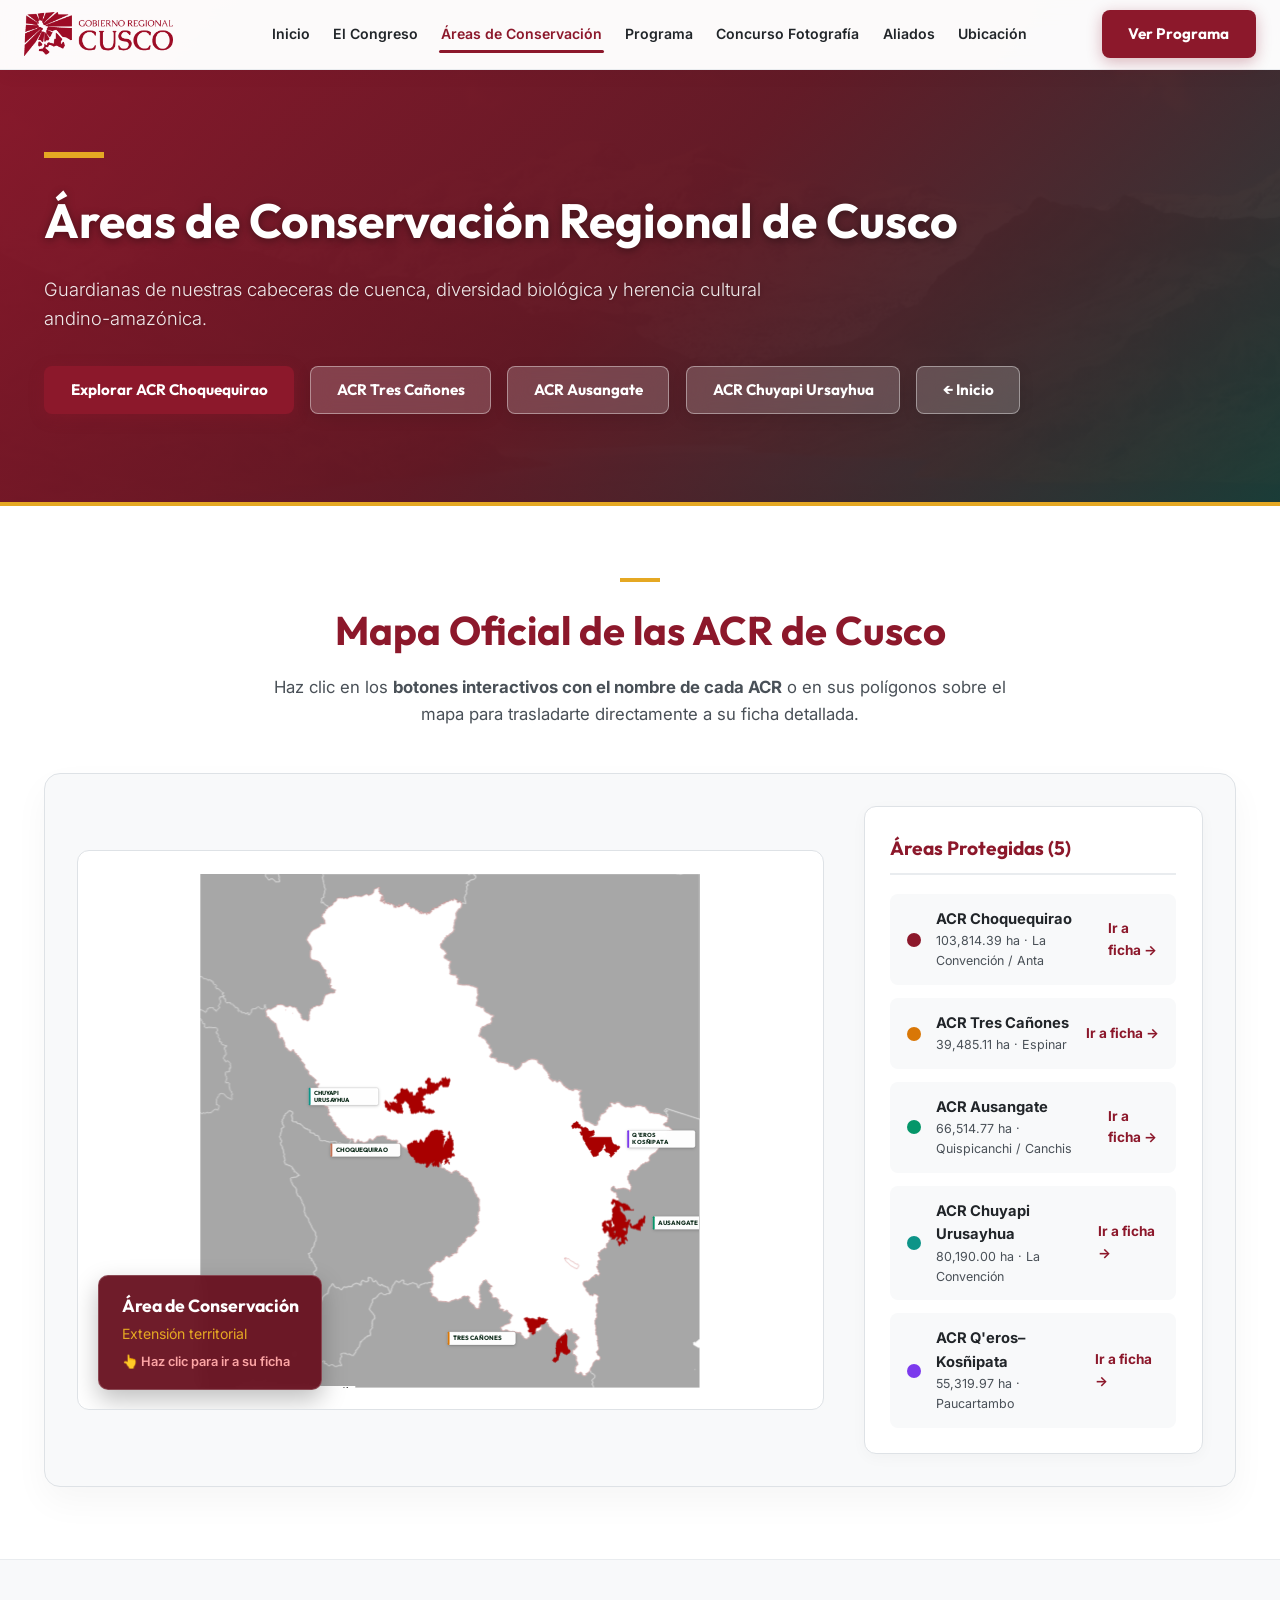
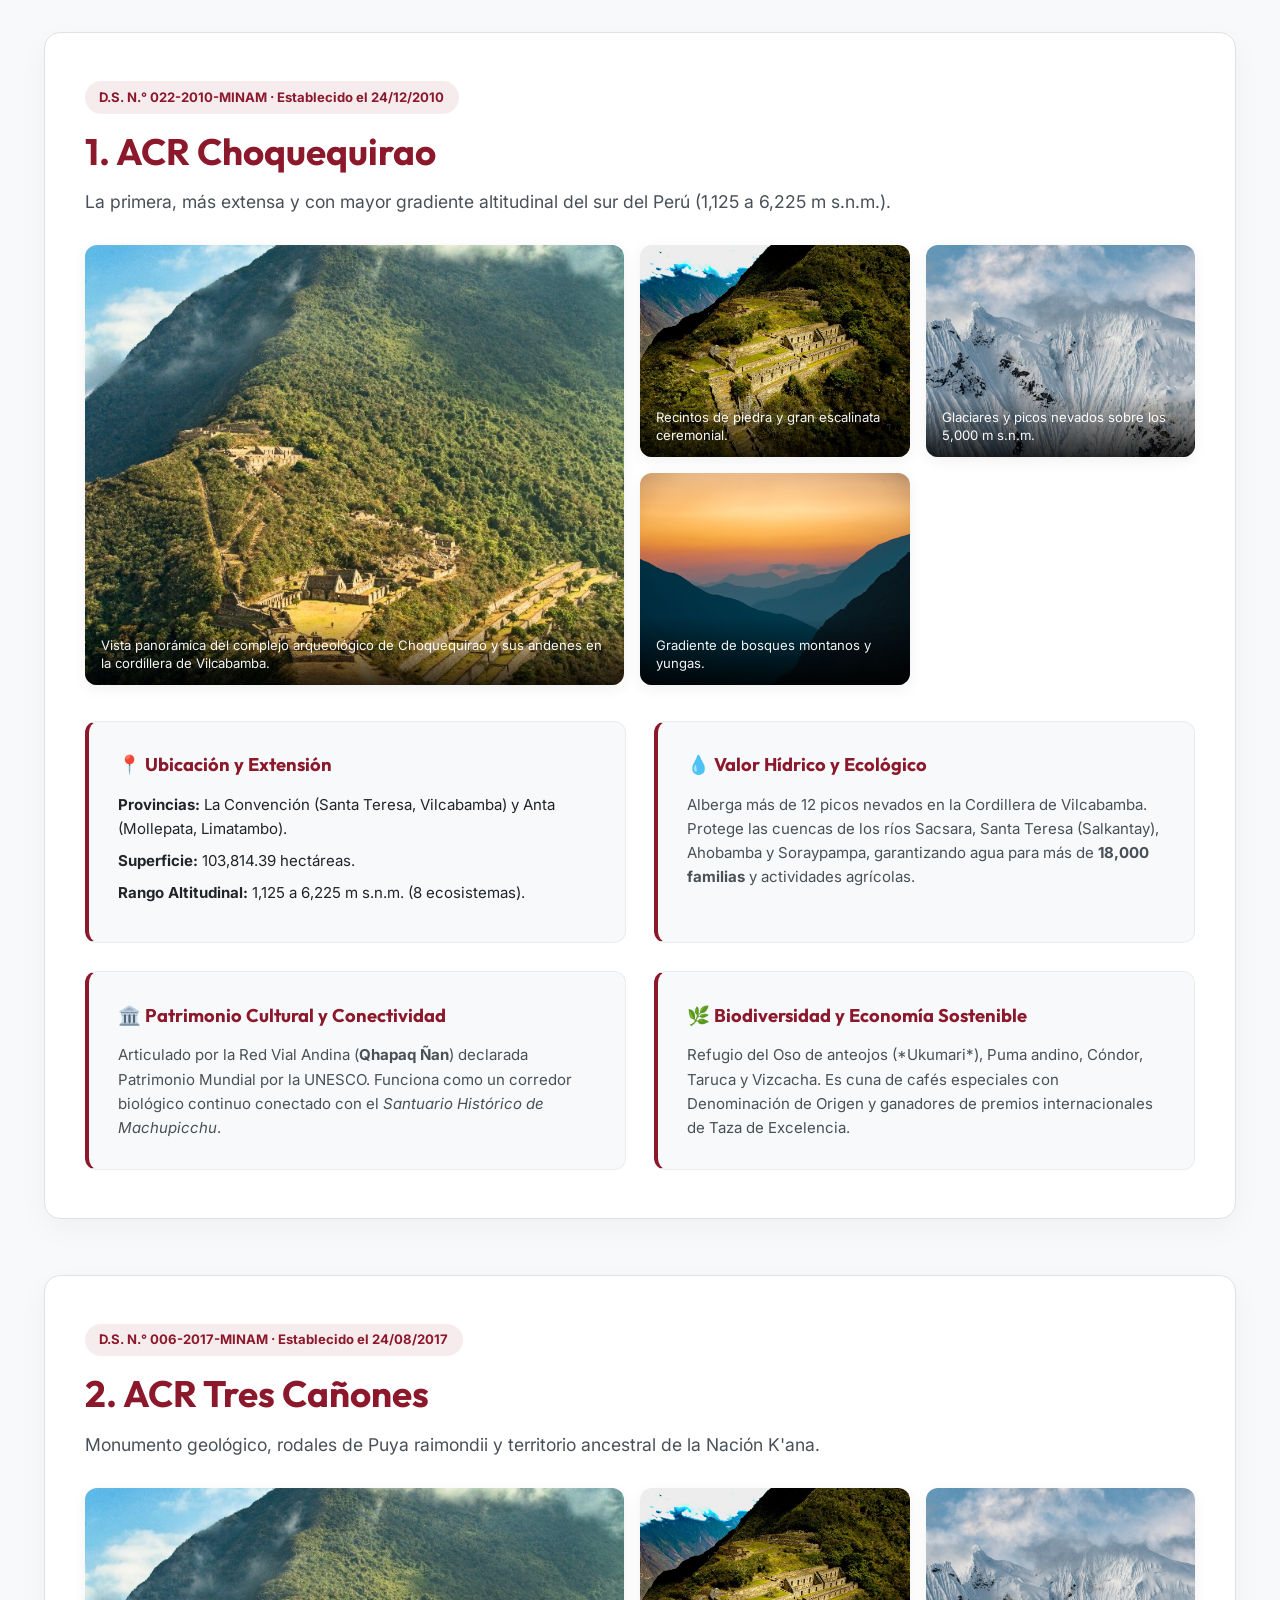
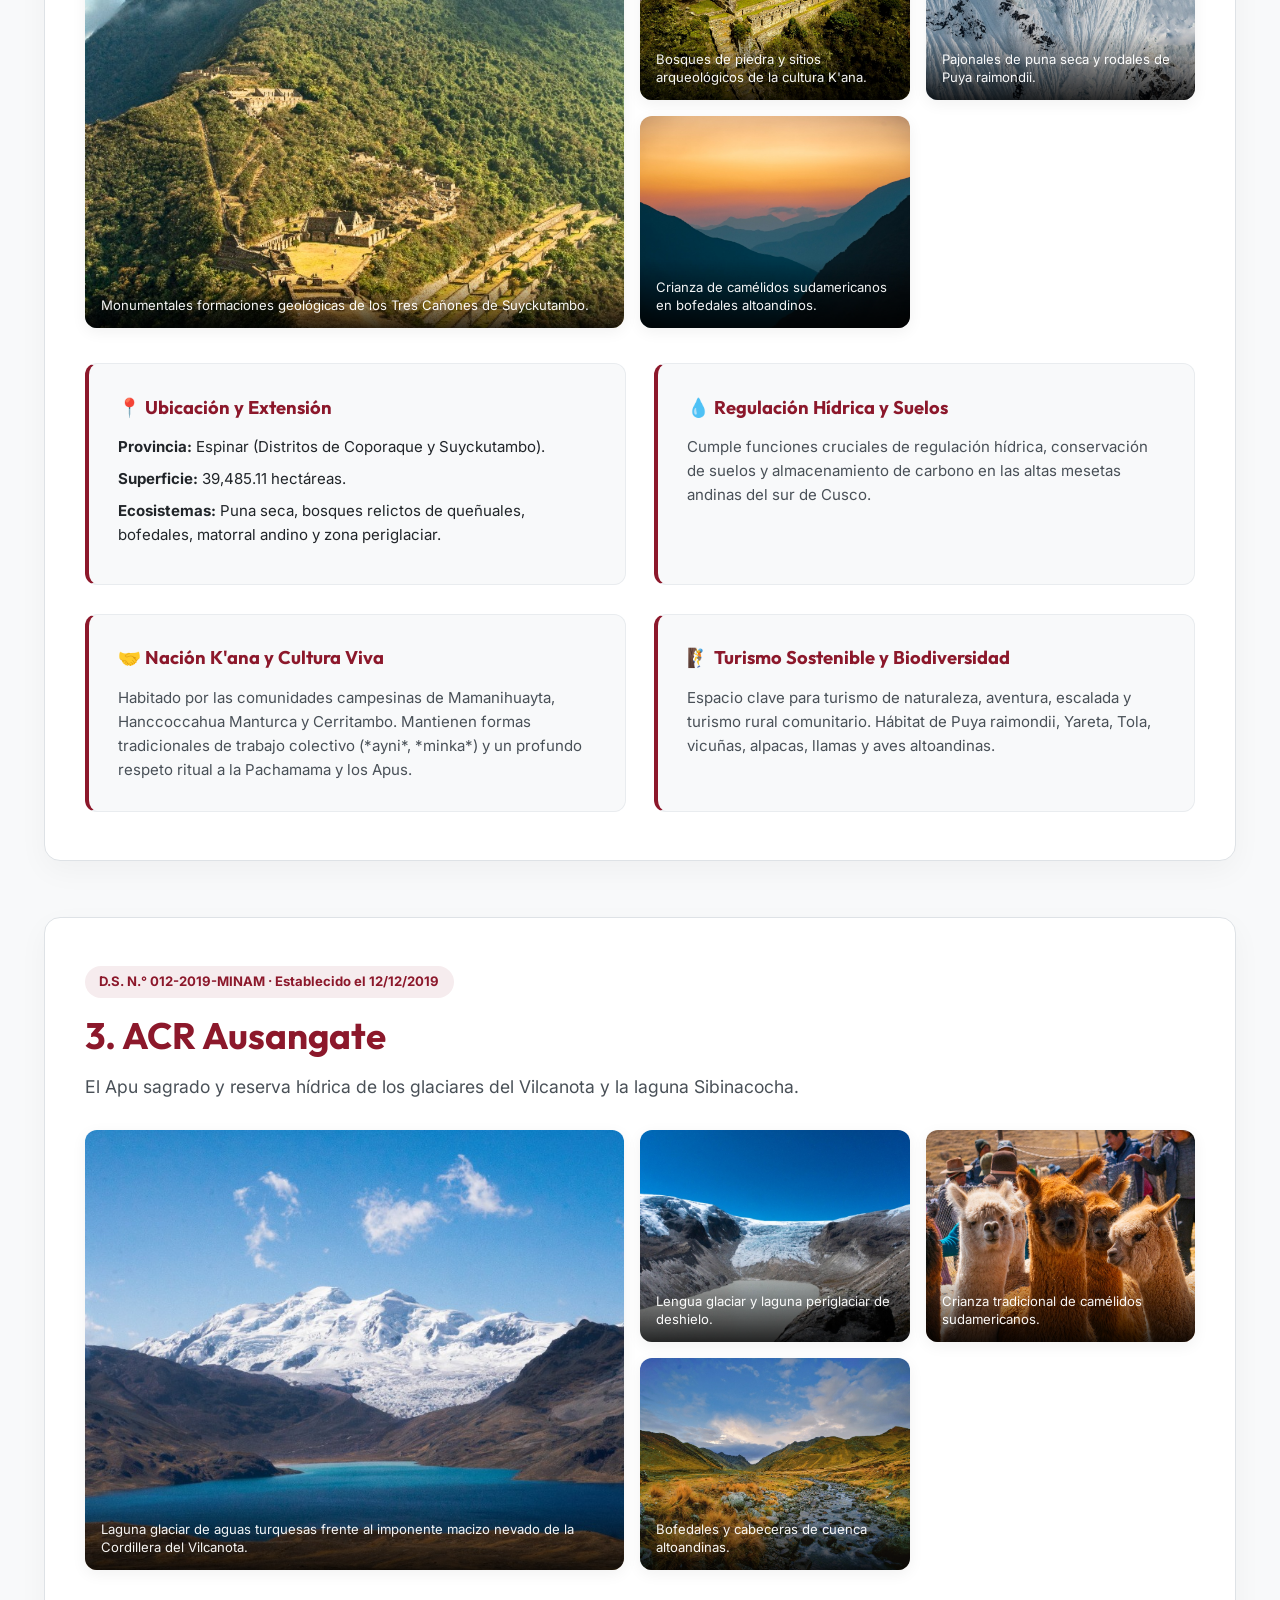
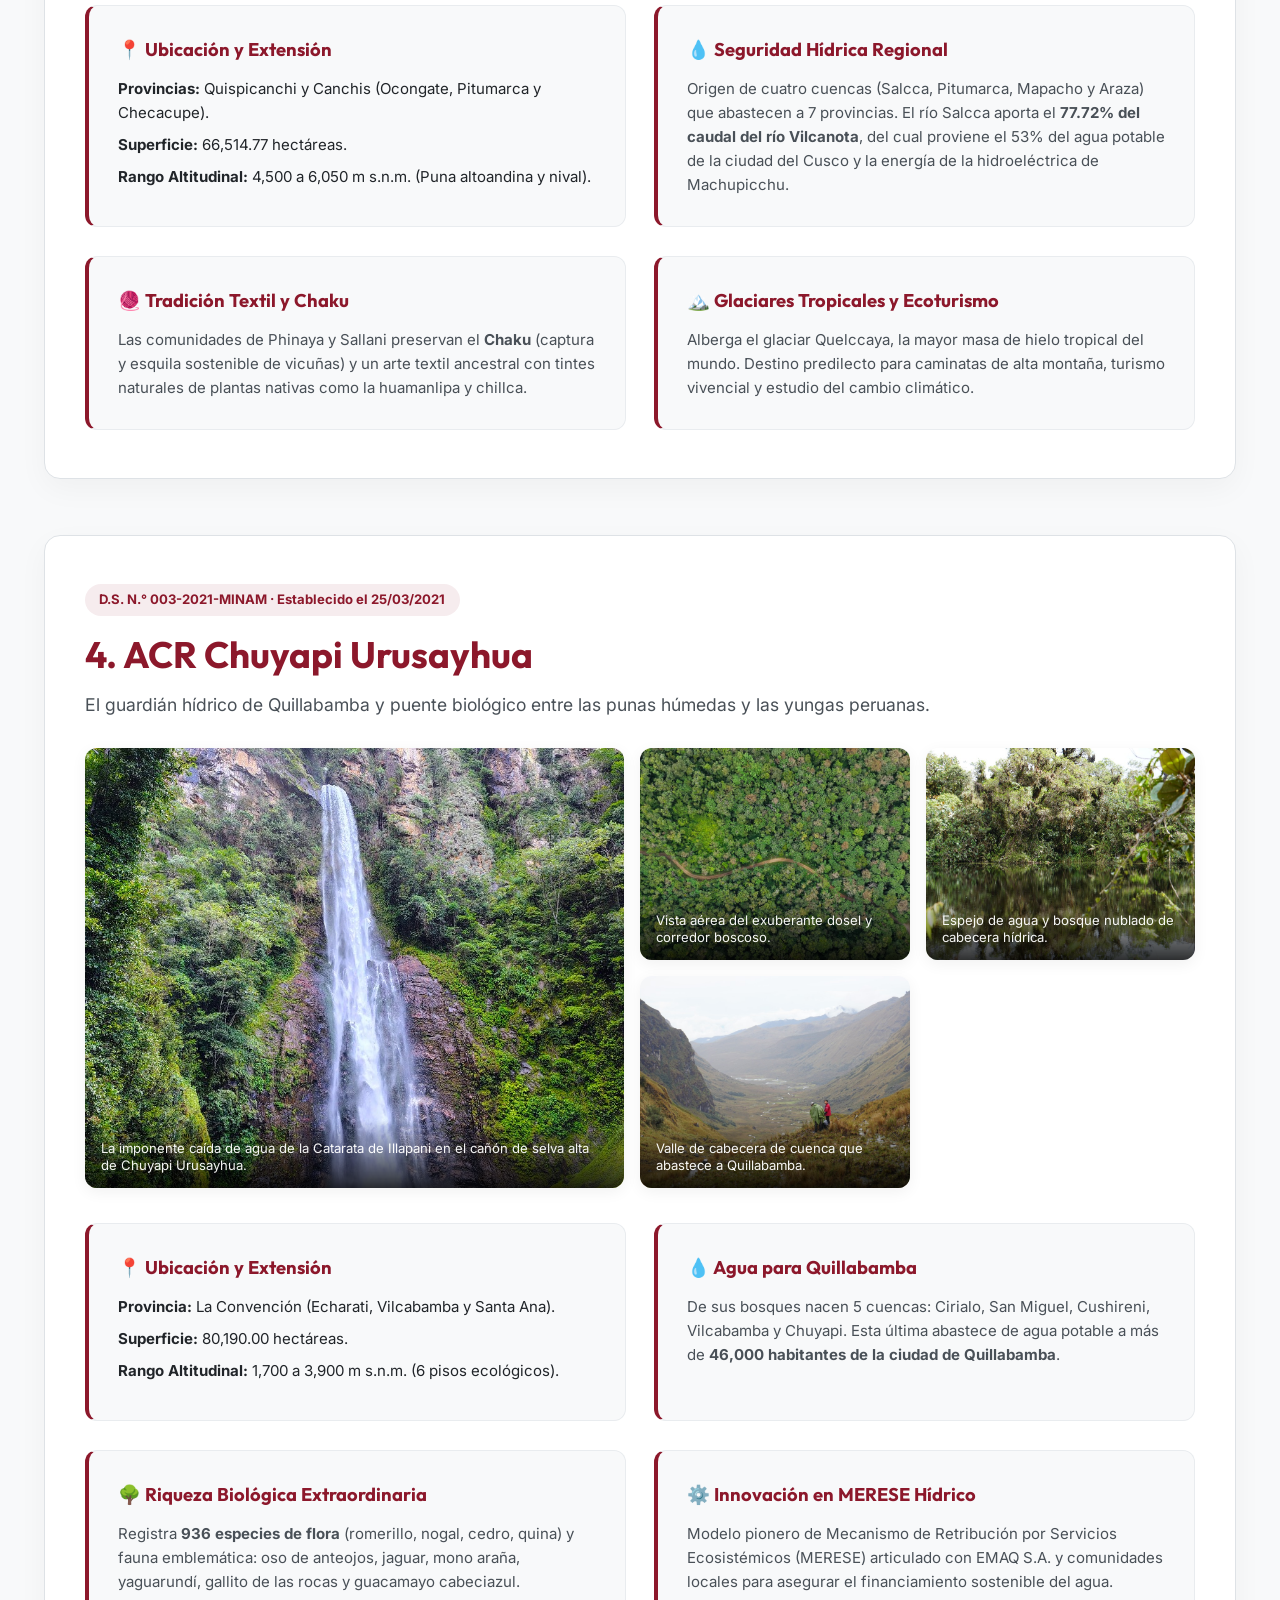
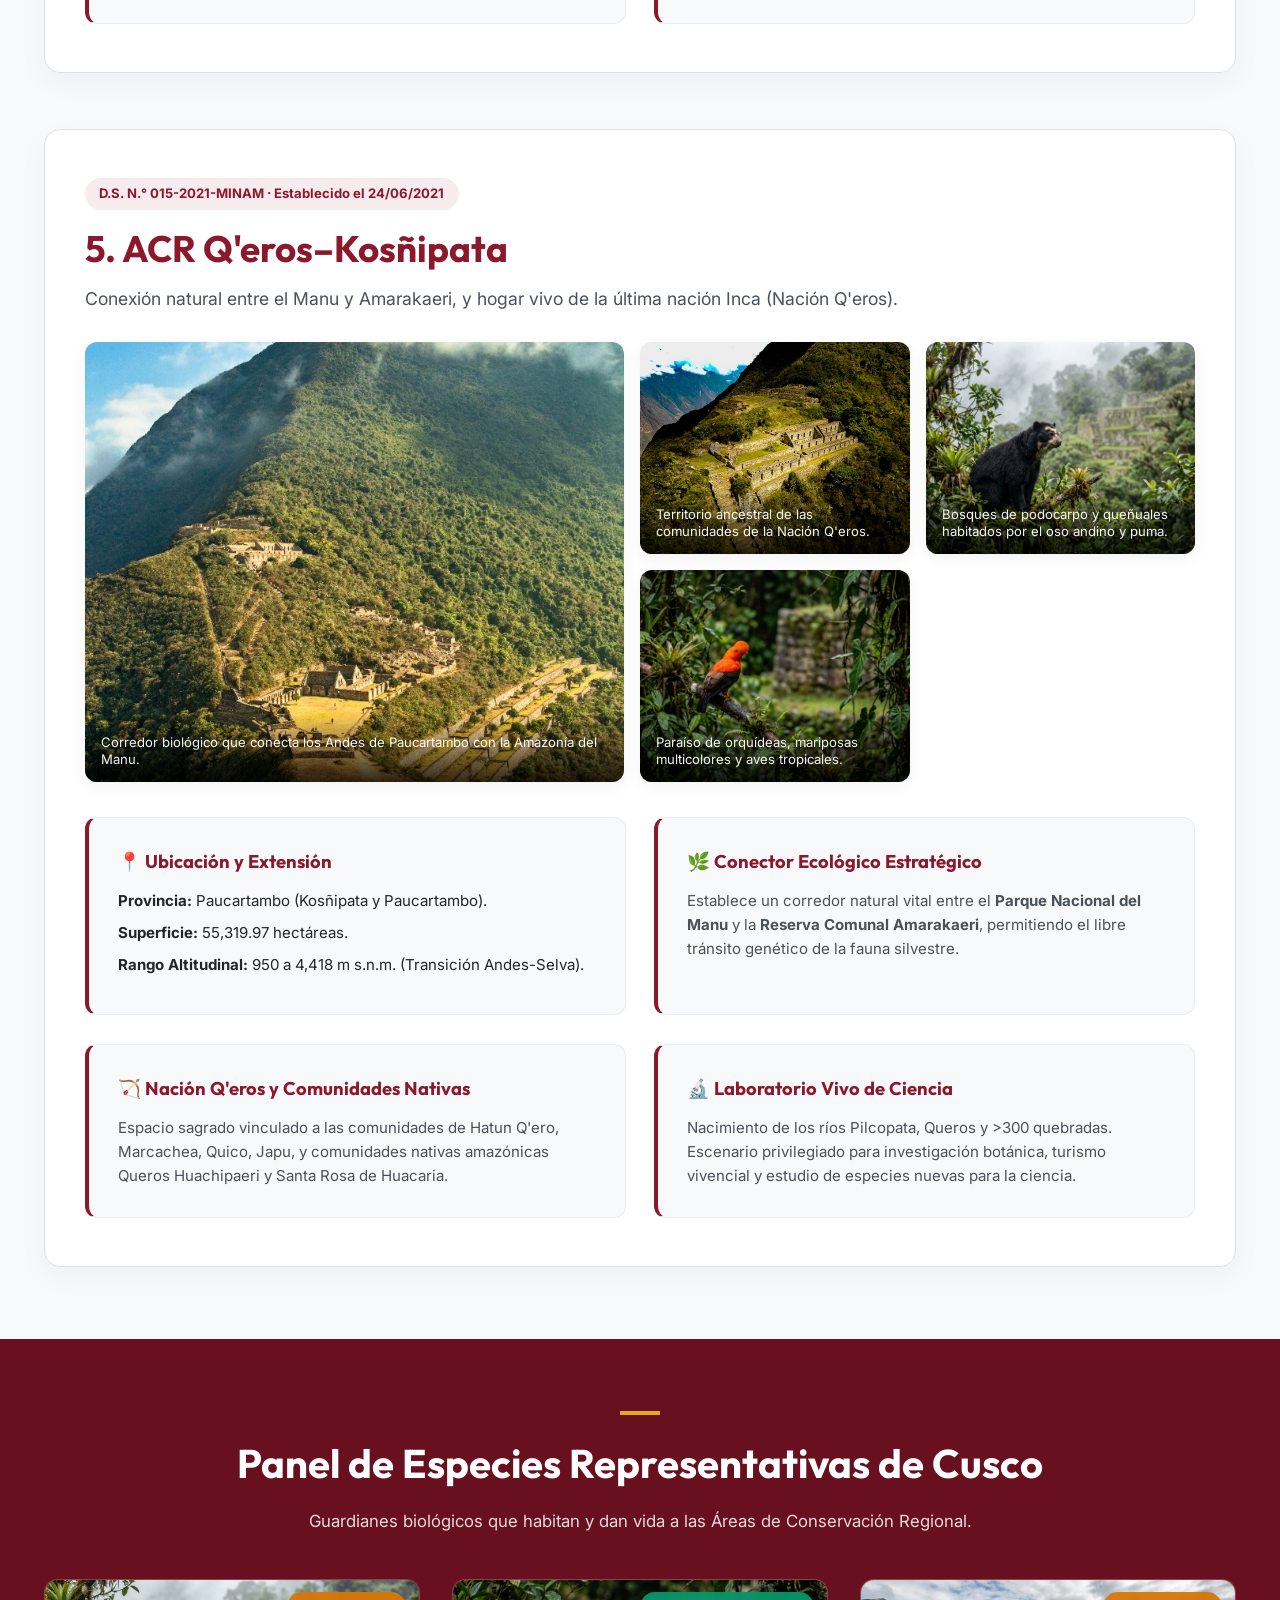
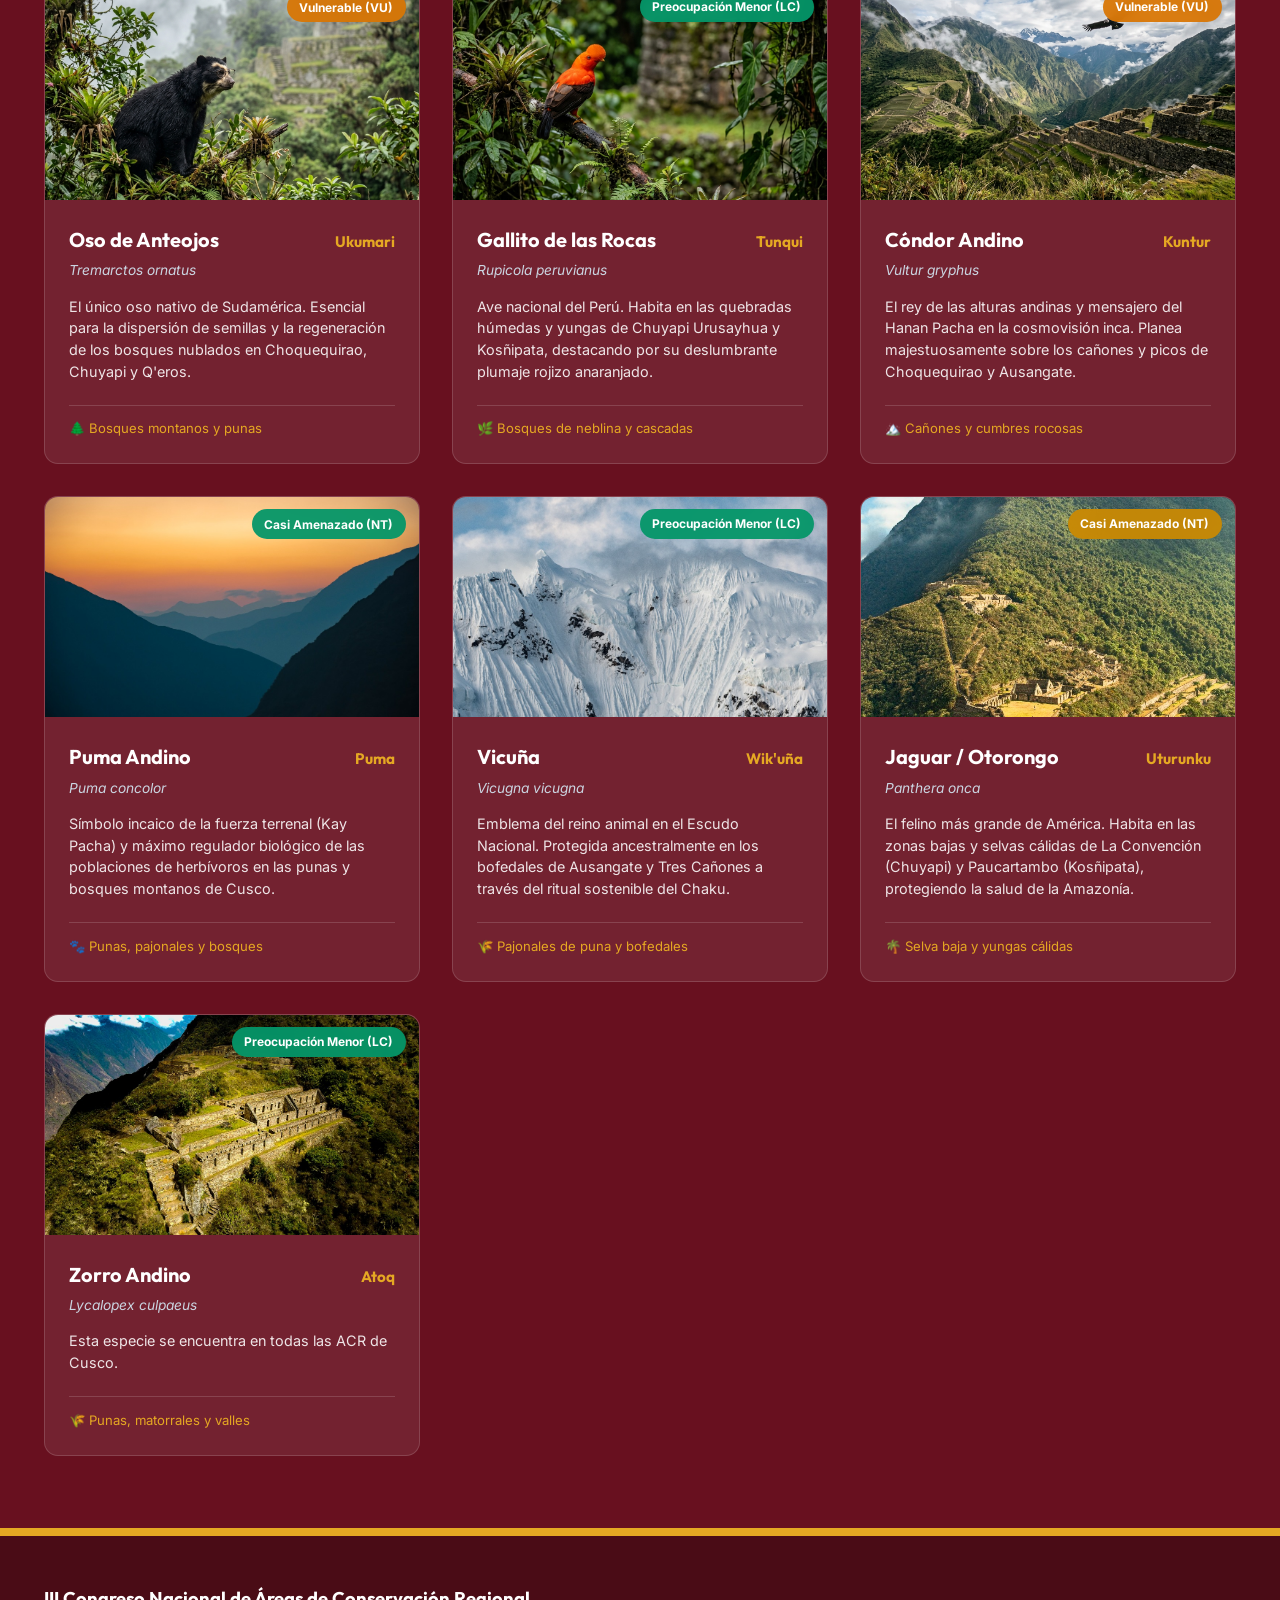
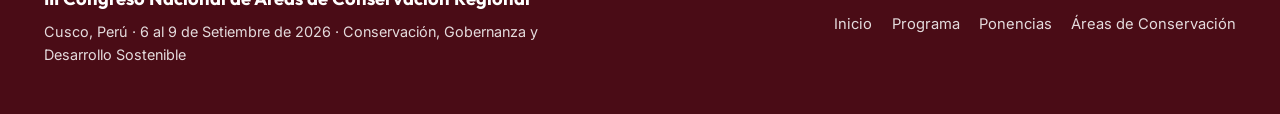
==== acrs.html @ 77383437 "Add files via upload" ====
<!DOCTYPE html>
<html lang="es">
<head>
    <meta charset="UTF-8">
    <meta name="viewport" content="width=device-width, initial-scale=1.0">
    <title>Áreas de Conservación Regional de Cusco · III Congreso Nacional 2026</title>
    <meta name="description" content="Conoce las 5 Áreas de Conservación Regional de Cusco: Choquequirao, Tres Cañones, Ausangate, Chuyapi Urusayhua y Q'eros–Kosñipata.">
    <!-- Ícono para la pestaña del navegador -->
    <link rel="icon" type="image/png" href="logo.png">
    <link rel="preconnect" href="https://fonts.googleapis.com">
    <link rel="preconnect" href="https://fonts.gstatic.com" crossorigin>
    <link href="https://fonts.googleapis.com/css2?family=Inter:wght@300;400;500;600;700&family=Outfit:wght@400;600;700;800&display=swap" rel="stylesheet">
    <link rel="stylesheet" href="style.css">
</head>
<body class="subpage-body">

    <!-- Navbar -->
    <nav class="navbar">
        <div class="nav-content">
            <a href="index.html" class="logo-link">
                <img src="logo_gore_cusco.png" alt="Gobierno Regional Cusco" class="nav-logo-gore">
            </a>
            
            <button class="mobile-nav-toggle" aria-label="Abrir menú de navegación">
                <span class="hamburger-bar"></span>
                <span class="hamburger-bar"></span>
                <span class="hamburger-bar"></span>
            </button>

            <ul class="nav-links">
                <li><a href="index.html">Inicio</a></li>
                <li><a href="index.html#sobre">El Congreso</a></li>
                <li><a href="acrs.html" class="active">Áreas de Conservación</a></li>
                <li><a href="programa.html">Programa</a></li>
                <li><a href="concurso-fotografia.html">Concurso Fotografía</a></li>
                <li><a href="index.html#instituciones">Aliados</a></li>
                <li><a href="index.html#ubicacion">Ubicación</a></li>
                <li class="mobile-only-btn"><a href="programa.html" class="btn-primary">Ver Programa</a></li>
            </ul>

            <a href="programa.html" class="btn-primary nav-btn desktop-only">Ver Programa</a>
        </div>
    </nav>

    <!-- Subpage Header Banner -->
    <header class="subpage-hero subpage-hero-acrs">
        <div class="hero-overlay"></div>
        <div class="container hero-content reveal">
            <div class="inca-accent"></div>
            <h1>Áreas de Conservación Regional de Cusco</h1>
            <p class="hero-subtitle">Guardianas de nuestras cabeceras de cuenca, diversidad biológica y herencia cultural andino-amazónica.</p>
            <div class="hero-btn-group">
                <a href="#choquequirao" class="btn-primary">Explorar ACR Choquequirao</a>
                <a href="#tres-canones" class="btn-secondary">ACR Tres Cañones</a>
                <a href="#ausangate" class="btn-secondary">ACR Ausangate</a>
                <a href="#chuyapi" class="btn-secondary">ACR Chuyapi Ursayhua</a>
                <a href="index.html" class="btn-secondary">← Inicio</a>
            </div>
        </div>
    </header>

    <!-- Sección Mapa Interactivo -->
    <section id="mapa-seccion" class="map-section">
        <div class="container reveal">
            <div class="section-header center">
                <div class="inca-accent-small" style="margin: 0 auto 1rem;"></div>
                <h2>Mapa Oficial de las ACR de Cusco</h2>
                <p>Haz clic en los <strong>botones interactivos con el nombre de cada ACR</strong> o en sus polígonos sobre el mapa para trasladarte directamente a su ficha detallada.</p>
            </div>

            <!-- Contenedor del Mapa Interactivo -->
            <div class="map-interactive-container">
                <div class="map-wrapper">
                    











<svg id="interactive-cusco-map" class="interactive-svg-map" version="1.1" xmlns="http://www.w3.org/2000/svg" xmlns:xlink="http://www.w3.org/1999/xlink" width="850pt" height="850pt" viewBox="0 0 850 850" xml:space="preserve" enable-background="new 0 0 850 850">
<g transform="scale(0.144,0.144)">
<g>
	<rect x="0" y="0" width="5905.5" height="5905.5" fill="#FFFFFF" fill-opacity="1" />
</g>
<g id="Map_Frame">
<g opacity="0.7" clip-path="url(#cp_2)">
<g id="Departamental_INEI_2023_geogpsperu_SuyoPomalia" pointer-events="none">
<g clip-path="url(#cp_2)">
<g transform="matrix(6.9444444 0 0 -6.9444444 2944.7115 2960.5458)">
<path d="M-241.93863 30.075966 L-241.79401 29.981179 L-241.65422 29.945642 L-241.53645 29.943312 L-241.42029 29.960151 L-241.22695 30.051508 L-241.1638 30.04945 L-241.12463 30.032705 L-241.08545 30.01596 L-240.89681 29.851271 L-240.5716 29.687638 L-240.40483 29.585767 L-240.28426 29.463223 L-239.7711 29.000762 L-239.32769 28.65318 L-239.31035 28.639593 L-239.28489 28.611593 L-239.23063 28.539898 L-239.18328 28.45256 L-239.11926 28.285008 L-239.027 27.965761 L-238.963 27.794724 L-238.94803 27.718002 L-238.95239 27.529891 L-239.00245 27.082459 L-238.98577 27.005728 L-238.8948 26.770101 L-238.88669 26.736636 L-238.86303 26.639292 L-238.85183 26.521718 L-238.85065 26.509322 L-238.85061 26.508974 L-238.85045 26.507361 L-238.85027 26.505401 L-238.85014 26.504028 L-238.85008 26.503527 L-238.85006 26.503353 L-238.82908 26.266339 L-238.80923 26.140816 L-238.83752 25.947601 L-238.8961 25.838154 L-239.02484 25.694222 L-239.11043 25.644139 L-239.37719 25.546196 L-239.45048 25.489387 L-239.45087 25.489084 L-239.51608 25.419735 L-239.59689 25.301689 L-239.62554 25.247267 L-239.63564 25.228069 L-239.63958 25.220599 L-239.64146 25.217015 L-239.6417 25.216581 L-239.6418 25.216386 L-239.64537 25.210655 L-239.73558 25.041617 L-239.86435 24.835343 L-240.11303 24.512178 L-240.18353 24.42058 L-240.26514 24.351465 L-240.40854 24.264348 L-240.47163 24.206615 L-240.51171 24.169953 L-240.5425 24.118371 L-240.54315 24.116981 L-240.54328 24.116698 L-240.61724 24.002101 L-240.74068 23.891236 L-240.8094 23.802741 L-240.85078 23.719335 L-240.86837 23.614906 L-240.85836 23.569564 L-240.85669 23.562588 L-240.79231 23.466456 L-240.61069 23.268701 L-240.53788 23.155106 L-240.4218 22.821806 L-240.41866 22.767789 L-240.44288 22.701717 L-240.50982 22.627149 L-240.56302 22.56819 L-240.60421 22.523107 L-240.60957 22.474359 L-240.59449 22.41854 L-240.51485 22.306653 L-240.204 22.015919 L-240.08538 21.848091 L-240.00601 21.682203 L-239.97517 21.368493 L-239.97563 21.276171 L-239.98015 21.056706 L-239.95211 20.895606 L-239.89723 20.580729 L-239.91218 20.324735 L-239.90586 20.223668 L-239.83389 19.944589 L-239.71405 19.648958 L-239.70579 19.628644 L-239.62171 19.3826 L-239.61907 19.351906 L-239.61642 19.320799 L-239.61531 19.308011 L-239.61529 19.307815 L-239.61527 19.307663 L-239.6151 19.307161 L-239.60472 19.276428 L-239.57975 19.197216 L-239.51824 18.698961 L-239.38792 18.381566 L-239.3828 18.364447 L-239.36124 18.292089 L-239.35109 18.258004 L-239.35098 18.257709 L-239.35079 18.257196 L-239.35067 18.256869 L-239.32121 18.177503 L-239.31645 18.073135 L-239.35919 17.985208 L-239.46593 17.787883 L-239.54104 17.568797 L-239.58063 17.403488 L-239.61465 17.302931 L-239.70364 17.127094 L-239.76932 17.033883 L-239.99661 16.693238 L-240.07839 16.549743 L-240.21582 16.205048 L-240.26596 16.047 L-240.29305 15.919407 L-240.30412 15.818733 L-240.29924 15.737729 L-240.27348 15.604512 L-240.24206 15.546781 L-240.19083 15.499902 L-240.17896 15.488628 L-240.11597 15.460437 L-239.58157 15.52044 L-239.48263 15.514712 L-239.37018 15.481043 L-239.20728 15.409622 L-239.08074 15.354149 L-238.85056 15.222046 L-238.82043 15.204756 L-238.64883 15.057555 L-238.61857 14.96856 L-238.63454 14.848445 L-238.67422 14.76329 L-238.77563 14.619223 L-238.8445 14.499377 L-238.87907 14.412454 L-238.88053 14.405994 L-238.91922 14.233235 L-238.92854 14.079988 L-238.89532 13.900395 L-238.87705 13.844341 L-238.86004 13.792212 L-238.79394 13.704777 L-238.71737 13.664321 L-238.64583 13.654897 L-238.56162 13.643842 L-238.5544 13.64289 L-238.55214 13.642596 L-238.552 13.642595 L-238.55188 13.642594 L-238.53229 13.649745 L-238.34432 13.720076 L-238.18247 13.753479 L-238.14414 13.755069 L-237.70832 13.773111 L-237.66406 13.765197 L-237.27716 13.738107 L-236.90502 13.733277 L-236.59324 13.679065 L-236.41004 13.670805 L-236.11366 13.68245 L-235.89901 13.668168 L-235.71452 13.635075 L-235.35011 13.516279 L-235.24741 13.512285 L-235.2373 13.512298 L-235.20146 13.51037 L-235.09032 13.555086 L-234.97213 13.641573 L-234.96893 13.645149 L-234.90863 13.712622 L-234.88194 13.742468 L-234.87862 13.746174 L-234.87638 13.748688 L-234.87611 13.74897 L-234.876 13.749122 L-234.87517 13.751948 L-234.8095 13.892687 L-234.75203 13.947022 L-234.62878 14.022202 L-234.61703 14.02985 L-234.61691 14.029936 L-234.44395 14.149235 L-234.25247 14.219661 L-234.10732 14.23981 L-233.99302 14.235731 L-233.85324 14.208872 L-233.75107 14.168274 L-233.69159 14.122671 L-233.6376 14.029933 L-233.57151 13.916489 L-233.52061 13.840685 L-233.49896 13.808454 L-233.49875 13.808126 L-233.49869 13.807974 L-233.49734 13.799779 L-233.48048 13.704992 L-233.47976 13.486519 L-233.47999 13.230533 L-233.47962 13.227657 L-233.47956 13.226176 L-233.46315 13.102408 L-233.3334 12.789911 L-233.26388 12.705932 L-233.22139 12.672611 L-233.1498 12.660043 L-233.07979 12.668386 L-232.95666 12.721744 L-232.89515 12.7371 L-232.82178 12.738457 L-232.75022 12.71892 L-232.65153 12.666143 L-232.57511 12.596062 L-232.42039 12.490729 L-232.1011 12.324388 L-231.96436 12.253161 L-231.8794 12.186518 L-231.83868 12.141011 L-231.81686 12.072958 L-231.82763 11.971978 L-231.95774 11.565033 L-231.98066 11.425793 L-231.94876 11.32633 L-231.86888 11.266681 L-231.72744 11.232838 L-231.53297 11.224845 L-231.44586 11.243547 L-231.32098 11.303859 L-231.00918 11.544352 L-230.94421 11.568397 L-230.82134 11.572973 L-230.67488 11.519937 L-230.54222 11.439102 L-230.37768 11.257061 L-230.17463 10.937195 L-230.12541 10.888157 L-230.0608 10.844263 L-229.87001 10.787505 L-229.57659 10.777235 L-229.56688 10.778751 L-229.3252 10.82979 L-229.00758 10.938455 L-228.78698 11.095431 L-228.60994 11.190123 L-228.27076 11.29834 L-228.25151 11.304944 L-228.03284 11.34212 L-227.94421 11.324224 L-227.83695 11.280099 L-227.74352 11.202949 L-227.67405 11.113733 L-227.55288 10.915602 L-227.52013 10.862055 L-227.39247 10.486833 L-227.39079 10.481588 L-227.37409 10.415311 L-227.41114 10.187304 L-227.42172 10.124648 L-227.41864 10.061918 L-227.3952 9.9781747 L-227.27844 9.7981179 L-227.13933 9.651039 L-226.94448 9.3973954 L-226.85623 9.3098184 L-226.75596 9.2378546 L-226.68788 9.2061309 L-226.5635 9.1741034 L-226.49356 9.1719839 L-226.37577 9.1922306 L-226.06445 9.331675 L-226.00981 9.3383477 L-225.93652 9.324015 L-225.85654 9.2852574 L-225.74436 9.2062585 L-225.59327 9.066077 L-225.09391 8.6505046 L-224.88829 8.4995717 L-224.64334 8.364102 L-224.47139 8.2952261 L-224.2585 8.2261262 L-224.20235 8.1979473 L-224.14639 8.1349284 L-224.11264 8.0668045 L-224.06628 7.8087288 L-224.03431 7.7266782 L-223.98697 7.6480276 L-223.78677 7.4431146 L-223.44205 7.145081 L-223.33023 7.0033627 L-223.28976 6.9160385 L-223.25959 6.8165764 L-223.2224 6.4435752 L-223.2058 6.3598644 L-223.15013 6.2445839 L-222.74242 5.9252928 L-222.57068 5.8215679 L-222.46847 5.794875 L-222.28942 5.7782113 L-222.20315 5.7758636 L-222.12737 5.7738348 L-221.91599 5.743055 L-221.77629 5.7074434 L-221.67267 5.6249949 L-221.5256 5.3802947 L-221.44989 5.18825 L-221.44856 5.1203023 L-221.46453 5.0088988 L-221.50295 4.8526524 L-221.50705 4.8360166 L-221.50807 4.8317978 L-221.50812 4.8316456 L-221.50816 4.8314499 L-221.50816 4.831145 L-221.50805 4.6578749 L-221.49335 4.5791832 L-221.43967 4.471924 L-221.37314 4.4083848 L-221.28126 4.3614943 L-221.1867 4.3429407 L-221.07057 4.3487218 L-220.95198 4.3377651 L-220.7603 4.3122268 L-220.5611 4.277609 L-220.40864 4.2290737 L-220.22983 4.1520394 L-220.07257 4.0661088 L-219.89632 3.9865175 L-219.71234 3.9339498 L-219.63028 3.937347 L-219.48337 4.0293151 L-219.34296 4.0878278 L-219.25708 4.1002399 L-219.15616 4.0919462 L-218.995 4.0201439 L-218.91961 3.959164 L-218.81678 3.8413042 L-218.72432 3.6771195 L-218.64984 3.4511697 L-218.59779 3.0578015 L-218.56715 2.8965317 L-218.53211 2.7147897 L-218.45538 2.5711396 L-218.36091 2.537097 L-218.2255 2.5153893 L-218.22514 2.5153873 L-218.14138 2.5375644 L-218.0216 2.6013491 L-217.929 2.686191 L-217.82177 2.8148943 L-217.78873 2.8545587 L-217.77477 2.8713132 L-217.77451 2.8716166 L-217.77443 2.871725 L-217.77138 2.8753009 L-217.59847 3.0624299 L-217.5008 3.1498121 L-217.30485 3.2372725 L-217.29659 3.2417119 L-217.29638 3.2418414 L-217.29595 3.2417954 L-217.29274 3.2415378 L-217.28809 3.2411632 L-217.27163 3.2398076 L-217.23461 3.2367682 L-217.06788 3.2231338 L-216.8872 3.1959843 L-216.82591 3.1738627 L-216.79776 3.1636869 L-216.76462 3.151741 L-216.69116 3.1096472 L-216.52536 3.0012247 L-216.3412 2.8680038 L-216.21101 2.7525298 L-216.03732 2.5307814 L-215.89654 2.2728962 L-215.72601 1.9945027 L-215.59106 1.7863202 L-215.50121 1.6525625 L-215.35283 1.4780993 L-215.00152 1.2229553 L-214.90635 1.1932121 L-214.81571 1.202652 L-214.71417 1.2427042 L-214.7027 1.2464061 L-214.69947 1.2479556 L-214.68252 1.2561122 L-214.66787 1.2631496 L-214.65113 1.2712203 L-214.5094 1.3393779 L-214.38116 1.3926517 L-214.1674 1.5207827 L-214.12781 1.5445106 L-213.99958 1.5960413 L-213.9091 1.6077192 L-213.67215 1.5767493 L-213.55591 1.5367349 L-213.45592 1.5023443 L-213.34842 1.5069551 L-213.23745 1.5219984 L-213.10105 1.5090221 L-212.93413 1.4645125 L-212.82179 1.4203155 L-212.8182 1.4179649 L-212.81669 1.4169763 L-212.81138 1.4134834 L-212.79727 1.4042564 L-212.75204 1.3746424 L-212.58555 1.2656543 L-212.54141 1.2207158 L-212.47192 1.1500226 L-212.33814 0.97852748 L-212.28087 0.85102459 L-212.27518 0.80221298 L-212.26949 0.75340136 L-212.32203 0.51677765 L-212.36876 0.40032557 L-212.44803 0.26141327 L-212.44936 0.25933042 L-212.45114 0.25738079 L-212.54755 0.11571422 L-212.60673 -0.05149231 L-212.6259 -0.1675803 L-212.64051 -0.40531504 L-212.668 -0.58350477 L-212.69075 -0.85901809 L-212.66036 -1.0942895 L-212.46803 -1.7034334 L-212.46078 -1.8223737 L-212.48561 -1.9978567 L-212.49739 -2.2113055 L-212.47483 -2.4222082 L-212.40435 -2.5901609 L-212.21296 -2.896633 L-212.1445 -2.9564552 L-212.02036 -2.9923182 L-211.80601 -2.9881548 L-211.37233 -3.0311869 L-211.10512 -3.0381558 L-210.9251 -3.0229752 L-210.72967 -2.9979765 L-210.72692 -2.9975569 L-210.72506 -2.9977419 L-210.72218 -2.9979981 L-210.71684 -2.9984647 L-210.71223 -2.9988833 L-210.58057 -3.0107531 L-210.57889 -3.0109153 L-210.54109 -3.0143141 L-210.46288 -3.0583209 L-210.35597 -3.1547581 L-210.15083 -3.3702304 L-210.03222 -3.5068052 L-209.9625 -3.5437953 L-209.87047 -3.5565258 L-209.75445 -3.551975 L-209.47759 -3.461256 L-209.20103 -3.4210585 L-209.10874 -3.3902391 L-208.97358 -3.3213437 L-208.91197 -3.2644314 L-208.79179 -3.1534203 L-208.67031 -3.0896721 L-208.56281 -3.0833324 L-208.42467 -3.0893672 L-208.08161 -3.0547924 L-207.92559 -3.064418 L-207.76957 -3.0740441 L-207.60605 -3.113331 L-207.46148 -3.1856077 L-207.3494 -3.2698887 L-207.23921 -3.3872594 L-207.15294 -3.5097161 L-207.05506 -3.6879895 L-206.99619 -3.8294488 L-206.85383 -4.2762731 L-206.82005 -4.3322204 L-206.76235 -4.3813404 L-206.71128 -4.3990629 L-206.56607 -4.3615927 L-206.48423 -4.3673021 L-206.41451 -4.4042986 L-206.26008 -4.537613 L-206.18363 -4.5885868 L-206.1547 -4.6009527 L-205.94873 -4.6718563 L-205.80223 -4.7040819 L-205.52947 -4.7300876 L-205.33863 -4.7643198 L-205.22969 -4.8015511 L-205.13464 -4.8805115 L-205.0517 -4.9890167 L-205.01823 -5.0972282 L-205.01484 -5.1790418 L-204.99285 -5.7053861 L-204.96146 -5.8763025 L-204.87414 -6.1085264 L-204.79051 -6.3860244 L-204.70808 -6.5781506 L-204.61504 -6.7076231 L-204.51496 -6.8005527 L-204.10366 -7.0469051 L-203.84391 -7.2488028 L-203.75888 -7.2911224 L-203.60536 -7.2885558 L-203.59755 -7.2845519 L-203.47498 -7.2337392 L-203.26807 -7.1028137 L-203.07453 -7.0076754 L-202.89866 -6.9370399 L-202.74134 -6.8738939 L-202.65318 -6.8136871 L-202.65248 -6.81343 L-202.64893 -6.8118833 L-202.64596 -6.8105728 L-202.64335 -6.8094125 L-202.62902 -6.8031086 L-202.59778 -6.7893683 L-202.53549 -6.7671811 L-202.31309 -6.6879204 L-202.21316 -6.6523059 L-202.06678 -6.5474372 L-201.96477 -6.4743576 L-201.96064 -6.474818 L-201.94615 -6.4764514 L-201.92099 -6.4792813 L-201.9082 -6.4807084 L-201.83352 -6.4890847 L-201.67499 -6.5039765 L-201.59698 -6.5301432 L-201.53766 -6.5500346 L-201.47923 -6.5696158 L-201.28545 -6.6787983 L-201.20739 -6.7454713 L-200.87696 -7.1046097 L-200.53619 -7.4463923 L-200.26336 -7.738986 L-200.14312 -7.8808302 L-200.08031 -7.9299917 L-200.02943 -7.9773388 L-199.82792 -8.2172385 L-199.46844 -8.8448613 L-199.27407 -9.1352441 L-199.09674 -9.4237822 L-199.01752 -9.577576 L-198.89802 -9.8396304 L-198.88536 -9.9999875 L-198.87828 -10.236966 L-198.85699 -10.381697 L-198.82158 -10.448115 L-198.36492 -11.074603 L-198.11193 -11.537827 L-198.0396 -11.702035 L-198.01005 -11.890371 L-197.87334 -12.401667 L-197.86927 -12.572426 L-197.89274 -12.784828 L-197.92272 -12.944925 L-197.92849 -13.052905 L-197.90907 -13.222015 L-197.86722 -13.351193 L-197.84193 -13.398387 L-197.7574 -13.519119 L-197.71512 -13.576867 L-197.55424 -13.760784 L-197.44272 -13.928719 L-197.19137 -14.376263 L-197.13957 -14.5508 L-197.07109 -14.784674 L-196.96936 -14.879378 L-196.86739 -14.937498 L-196.79585 -14.950135 L-196.73952 -14.941771 L-196.54796 -14.850616 L-196.43183 -14.823457 L-196.39602 -14.823678 L-196.24285 -14.875147 L-196.07971 -14.966749 L-195.80812 -15.172264 L-195.70776 -15.212955 L-195.67024 -15.213188 L-195.52679 -15.179232 L-195.43953 -15.132733 L-195.37421 -15.049512 L-195.28295 -14.90896 L-195.22083 -14.790876 L-195.16752 -14.719776 L-195.12122 -14.678251 L-194.986 -14.598949 L-194.90741 -14.575045 L-194.83085 -14.605138 L-194.64922 -14.740415 L-194.47237 -14.821655 L-194.28375 -14.930844 L-194.14325 -15.09897 L-193.96521 -15.262103 L-193.85481 -15.334221 L-193.71878 -15.397789 L-193.65409 -15.415614 L-193.55693 -15.423189 L-193.36565 -15.377344 L-193.2257 -15.359054 L-193.16418 -15.338532 L-193.11279 -15.302266 L-193.03899 -15.227813 L-192.90327 -15.068379 L-192.82963 -15.018315 L-192.65174 -14.932318 L-192.22124 -14.813061 L-191.92219 -14.715631 L-191.61657 -14.660058 L-191.39987 -14.640513 L-191.27545 -14.651749 L-191.15102 -14.662986 L-191.04721 -14.696741 L-190.94291 -14.741651 L-190.80908 -14.79929 L-190.53415 -14.927052 L-190.29143 -14.984183 L-189.99366 -14.941594 L-189.34313 -14.771491 L-189.22176 -14.739768 L-189.12535 -14.758041 L-189.03849 -14.791956 L-188.91562 -14.870569 L-188.71359 -15.049777 L-188.55802 -15.141906 L-188.38423 -15.22041 L-188.2657 -15.315811 L-188.20671 -15.404844 L-188.18859 -15.449299 L-188.20041 -15.570941 L-188.19841 -15.718194 L-188.17801 -15.866348 L-188.15056 -15.943899 L-188.08006 -16.073578 L-188.05009 -16.104563 L-188.00906 -16.125122 L-187.79164 -16.166318 L-187.66958 -16.198334 L-187.6213 -16.210983 L-187.54924 -16.211443 L-187.36058 -16.151038 L-187.3119 -16.125803 L-187.14432 -16.027698 L-187.06619 -16.000409 L-187.01987 -15.999943 L-186.92506 -16.007323 L-186.81778 -16.022274 L-186.61084 -16.092722 L-186.39301 -16.184279 L-186.2645 -16.212152 L-186.18716 -16.194616 L-186.07938 -16.130693 L-186.01877 -16.083758 L-185.82344 -15.89794 L-185.70203 -15.772495 L-185.61498 -15.730979 L-185.50534 -15.720403 L-185.34064 -15.726733 L-185.03868 -15.772996 L-184.85876 -15.810982 L-184.7819 -15.86858 L-184.70961 -15.947927 L-184.6472 -16.076777 L-184.61698 -16.181441 L-184.59547 -16.255952 L-184.52969 -16.44271 L-184.43973 -16.63263 L-184.38571 -16.694568 L-184.26727 -16.803505 L-184.12417 -16.963737 L-184.08918 -17.012812 L-183.9408 -17.26396 L-183.88891 -17.315387 L-183.82881 -17.346571 L-183.76345 -17.359016 L-183.65162 -17.352227 L-183.59117 -17.329338 L-183.50406 -17.278811 L-183.37554 -17.191704 L-183.16535 -17.099182 L-183.04304 -17.06315 L-182.86041 -17.025288 L-182.75341 -16.967378 L-182.59046 -16.901557 L-182.19209 -16.823026 L-181.98514 -16.776267 L-181.8643 -16.74099 L-181.71186 -16.706682 L-181.3087 -16.570347 L-181.15623 -16.540506 L-180.90238 -16.51588 L-180.80091 -16.518809 L-180.6393 -16.544651 L-180.49022 -16.577925 L-180.38757 -16.625944 L-180.30908 -16.654226 L-180.15621 -16.669537 L-179.99366 -16.665334 L-179.96605 -16.661312 L-179.79123 -16.635869 L-179.54383 -16.590911 L-179.31051 -16.56163 L-179.00823 -16.55761 L-178.69307 -16.607775 L-178.47286 -16.642832 L-178.33031 -16.689813 L-178.17437 -16.795272 L-178.02273 -16.884194 L-177.90428 -16.953623 L-177.84681 -16.972515 L-177.77472 -16.969965 L-177.68763 -16.923217 L-177.64313 -16.866409 L-177.62063 -16.8012 L-177.5788 -16.590356 L-177.54953 -16.442891 L-177.50093 -16.26929 L-177.45538 -16.166666 L-177.35608 -16.05462 L-177.27559 -16.002559 L-176.98609 -15.92784 L-176.83077 -15.907833 L-176.58939 -15.885371 L-176.47907 -15.886104 L-176.14535 -15.909383 L-175.78313 -15.961386 L-175.68377 -15.952313 L-175.50472 -15.90089 L-175.34108 -15.844878 L-175.26229 -15.829614 L-175.04593 -15.809281 L-174.87892 -15.798375 L-174.66565 -15.787453 L-174.61922 -15.785085 L-174.25604 -15.693585 L-174.16695 -15.680679 L-174.0633 -15.687384 L-174.01343 -15.704227 L-173.96502 -15.727093 L-173.86113 -15.808197 L-173.79123 -15.913857 L-173.76304 -15.956494 L-173.72375 -16.049535 L-173.54748 -16.412116 L-173.48985 -16.483872 L-173.35034 -16.624586 L-173.22307 -16.728369 L-173.04722 -16.822722 L-172.91586 -16.866424 L-172.78811 -16.898842 L-172.67277 -16.91615 L-172.48099 -16.939984 L-172.34369 -16.971706 L-172.20724 -17.023742 L-172.11414 -17.069453 L-172.0129 -17.103938 L-171.84133 -17.180975 L-171.69724 -17.299926 L-171.65581 -17.370836 L-171.65767 -17.428668 L-171.69167 -17.562923 L-171.74059 -17.836832 L-171.8136 -18.083551 L-171.88742 -18.234066 L-171.90177 -18.288809 L-171.91018 -18.444297 L-171.90659 -18.566784 L-171.855 -18.876699 L-171.81553 -19.020467 L-171.75383 -19.1697 L-171.71575 -19.238475 L-171.64785 -19.324939 L-171.5365 -19.416882 L-171.46755 -19.458817 L-171.34082 -19.496134 L-171.09426 -19.540079 L-170.35151 -19.629694 L-170.08174 -19.611102 L-169.88597 -19.567244 L-169.6885 -19.486941 L-169.30595 -19.250482 L-169.12129 -19.16136 L-168.95488 -19.0313 L-168.78234 -18.837143 L-168.71462 -18.741386 L-168.57163 -18.485784 L-168.46931 -18.130788 L-168.40716 -18.014607 L-168.34811 -17.933362 L-168.28639 -17.8784 L-168.15737 -17.793256 L-168.10019 -17.777618 L-168.02456 -17.778137 L-167.78105 -17.845405 L-167.62459 -17.917915 L-167.38654 -17.95163 L-167.22968 -17.965819 L-166.95237 -18.103302 L-166.87998 -18.156288 L-166.82995 -18.196576 L-166.68881 -18.410897 L-166.55015 -18.593013 L-166.42175 -18.719412 L-166.27283 -18.809385 L-166.08533 -18.879415 L-166.03095 -18.895101 L-165.85973 -18.929018 L-165.7183 -18.941452 L-165.64842 -18.957224 L-165.53338 -19.004409 L-165.35407 -19.100042 L-165.19776 -19.12567 L-165.08054 -19.144907 L-165.01491 -19.175504 L-164.98037 -19.203033 L-164.93393 -19.284135 L-164.88098 -19.376585 L-164.8339 -19.414677 L-164.76997 -19.438054 L-164.68089 -19.453395 L-164.49996 -19.473207 L-164.34349 -19.475927 L-164.1464 -19.472941 L-163.94065 -19.456905 L-163.74566 -19.450073 L-163.66441 -19.438638 L-163.58087 -19.408119 L-163.44317 -19.345242 L-163.23462 -19.230459 L-163.11174 -19.225849 L-163.0014 -19.259353 L-162.89738 -19.351771 L-162.79023 -19.45619 L-162.68195 -19.555738 L-162.6485 -19.582151 L-162.59415 -19.601632 L-162.47626 -19.621556 L-162.40973 -19.654756 L-162.2519 -19.768265 L-162.03326 -19.968992 L-161.83472 -20.142267 L-161.68488 -20.250822 L-161.62038 -20.270375 L-161.5068 -20.296806 L-161.42636 -20.315535 L-161.30409 -20.327697 L-161.12905 -20.350205 L-161.07316 -20.377344 L-160.99398 -20.433569 L-160.8979 -20.517726 L-160.80076 -20.602827 L-160.63511 -20.742229 L-160.46346 -20.863487 L-160.10514 -21.097379 L-159.85286 -21.220842 L-159.63598 -21.367013 L-159.41329 -21.520828 L-159.32596 -21.556903 L-159.20112 -21.575798 L-159.01854 -21.585824 L-158.87851 -21.569893 L-158.77074 -21.516643 L-158.59753 -21.411432 L-158.47538 -21.358851 L-158.14388 -21.231308 L-157.84499 -21.169377 L-157.7114 -21.15948 L-157.35185 -21.162038 L-157.21501 -21.121151 L-157.10538 -21.088413 L-156.99917 -21.065342 L-156.89456 -21.075388 L-156.7523 -21.124449 L-156.68125 -21.165271 L-156.63312 -21.219868 L-156.6031 -21.266583 L-156.56444 -21.375388 L-156.54267 -21.515044 L-156.51619 -21.842325 L-156.45706 -22.059785 L-156.39852 -22.148565 L-156.30828 -22.257718 L-156.16067 -22.409142 L-156.04498 -22.566546 L-155.91759 -22.786021 L-155.83636 -22.881171 L-155.74725 -22.939156 L-155.6173 -23.011373 L-155.48566 -23.060407 L-155.36603 -23.092258 L-155.23566 -23.105608 L-155.04151 -23.113187 L-154.80018 -23.09632 L-154.61923 -23.038728 L-154.30389 -22.858065 L-153.84138 -22.467654 L-153.59091 -22.256231 L-153.39087 -22.056992 L-153.22153 -21.929537 L-153.0279 -21.79764 L-152.93169 -21.709951 L-152.83071 -21.594418 L-152.62844 -21.319946 L-152.52379 -21.112985 L-152.47431 -20.983119 L-152.4378 -20.760157 L-152.44332 -20.685694 L-152.52732 -20.130126 L-152.54867 -19.937739 L-152.5984 -19.680046 L-152.64774 -19.578934 L-152.73794 -19.394065 L-152.95817 -19.074418 L-153.01128 -18.866317 L-153.0331 -18.73439 L-153.03562 -18.66461 L-153.02898 -18.584049 L-152.99345 -18.495943 L-152.9384 -18.438971 L-152.61172 -18.16385 L-152.36731 -17.936182 L-152.24494 -17.800657 L-152.19125 -17.718891 L-151.98163 -17.269294 L-151.85034 -16.949355 L-151.70532 -16.618648 L-151.62555 -16.436772 L-151.5623 -16.354596 L-151.0877 -15.984438 L-150.92119 -15.833728 L-150.7851 -15.682798 L-150.71767 -15.594924 L-150.63013 -15.451396 L-150.58994 -15.35091 L-150.55563 -15.220935 L-150.55422 -15.027165 L-150.57441 -14.882855 L-150.61128 -14.736877 L-150.65902 -14.62336 L-150.69138 -14.482054 L-150.72325 -14.06327 L-150.78339 -13.56988 L-150.82316 -13.402167 L-150.84254 -13.355504 L-150.93875 -13.230789 L-150.97137 -13.101178 L-150.78464 -12.971044 L-150.55584 -12.752983 L-150.19965 -12.332638 L-150.08094 -12.19256 L-149.93823 -11.962638 L-149.84417 -11.856314 L-149.75887 -11.830188 L-149.69784 -11.832592 L-149.69102 -11.832859 L-149.60159 -11.873194 L-149.37367 -12.005469 L-149.24201 -12.063449 L-149.01308 -12.15459 L-148.80256 -12.251371 L-148.64548 -12.311695 L-148.34428 -12.427348 L-148.32298 -12.435519 L-148.15441 -12.489917 L-148.06255 -12.489151 L-147.87796 -12.458745 L-147.75353 -12.444497 L-147.62497 -12.444719 L-147.62473 -12.444761 L-147.30327 -12.502638 L-147.13449 -12.506293 L-147.10053 -12.507 L-146.96732 -12.541911 L-146.74352 -12.659732 L-146.69159 -12.704132 L-146.63982 -12.776693 L-146.6092 -12.889589 L-146.6016 -12.980557 L-146.61719 -13.132667 L-146.6927 -13.267413 L-146.90173 -13.549199 L-147.06869 -13.740361 L-147.28514 -13.988182 L-147.35063 -14.089243 L-147.37206 -14.188448 L-147.35237 -14.326028 L-147.30775 -14.44898 L-147.20725 -14.574455 L-147.02118 -14.708682 L-146.8958 -14.779018 L-146.7174 -14.885115 L-146.55856 -15.025788 L-146.43819 -15.143048 L-146.33713 -15.260841 L-146.24738 -15.374478 L-146.21656 -15.444795 L-146.19547 -15.56335 L-146.21421 -15.755121 L-146.23598 -15.81893 L-146.33685 -16.03595 L-146.3524 -16.159049 L-146.3727 -16.29224 L-146.43368 -16.521817 L-146.4662 -16.686261 L-146.51551 -16.780491 L-146.58941 -16.866372 L-146.61311 -16.91723 L-146.60757 -16.978518 L-146.55753 -17.059191 L-146.4934 -17.125681 L-146.30236 -17.232572 L-146.11317 -17.321067 L-145.87395 -17.488888 L-145.66089 -17.678951 L-145.5516 -17.854658 L-145.46725 -17.973703 L-145.40667 -18.103877 L-145.31384 -18.276391 L-145.04749 -18.624567 L-144.92684 -18.747106 L-144.82149 -18.799769 L-144.7359 -18.819984 L-144.54366 -18.832474 L-144.30319 -18.852968 L-144.0797 -18.918423 L-143.97997 -18.942992 L-143.90026 -18.957089 L-143.83447 -18.968729 L-143.6996 -18.969732 L-143.45295 -18.944341 L-143.36844 -18.887142 L-143.29094 -18.765223 L-143.21775 -18.66538 L-143.0931 -18.587201 L-142.97139 -18.510851 L-142.77234 -18.336083 L-142.61295 -18.173959 L-142.47831 -17.984402 L-142.38468 -17.822637 L-142.26133 -17.581942 L-142.1831 -17.395362 L-142.11812 -17.23554 L-141.98568 -16.918571 L-141.93139 -16.649306 L-141.84571 -16.489399 L-141.75875 -16.358296 L-141.58456 -16.258121 L-141.40047 -16.22467 L-141.10088 -16.204195 L-140.85181 -16.203012 L-140.6026 -16.182163 L-140.44069 -16.139467 L-140.31868 -16.07981 L-140.20834 -15.994299 L-140.1288 -15.864645 L-140.10748 -15.790597 L-140.11424 -15.702703 L-140.18667 -15.279606 L-140.19774 -14.976636 L-140.26781 -14.830721 L-140.50782 -14.415451 L-140.53064 -14.291085 L-140.52842 -14.197203 L-140.51904 -14.132148 L-140.47079 -14.023474 L-140.40173 -13.913431 L-140.18378 -13.710607 L-140.01227 -13.574064 L-139.86296 -13.455215 L-139.70063 -13.337118 L-139.50706 -13.224962 L-139.4682 -13.212687 L-139.41343 -13.19539 L-139.33629 -13.186888 L-139.23699 -13.192165 L-139.03466 -13.295166 L-138.92265 -13.385378 L-138.81979 -13.505797 L-138.67324 -13.731051 L-138.61789 -13.864747 L-138.5749 -14.058924 L-138.55365 -14.192363 L-138.50775 -14.480918 L-138.48387 -14.571512 L-138.3828 -14.734327 L-138.27095 -14.841203 L-138.0865 -14.959213 L-137.82133 -15.179313 L-137.76251 -15.241856 L-137.51317 -15.596622 L-137.35748 -15.79013 L-137.25961 -15.911845 L-137.12531 -16.021835 L-136.89268 -16.076877 L-136.80995 -16.115383 L-136.7467 -16.180989 L-136.6867 -16.281399 L-136.65313 -16.352836 L-136.59406 -16.578961 L-136.49885 -16.728103 L-136.36795 -16.865406 L-136.2478 -16.909142 L-136.19794 -16.927273 L-136.06171 -16.946519 L-135.92578 -16.953435 L-135.58681 -16.880436 L-134.96824 -16.635257 L-134.907 -16.575151 L-134.78854 -16.398842 L-134.71908 -16.23429 L-134.58249 -16.012706 L-134.46016 -15.913664 L-134.39323 -15.885402 L-134.28334 -15.858994 L-134.15578 -15.850888 L-134.03874 -15.860866 L-133.8769 -15.900137 L-133.72939 -15.926838 L-133.59352 -15.994531 L-133.50655 -16.060325 L-133.42711 -16.138172 L-133.34387 -16.303893 L-133.28823 -16.393669 L-133.24056 -16.560642 L-133.1552 -16.830888 L-133.13557 -16.979459 L-133.13955 -17.111207 L-133.11816 -17.221935 L-132.92868 -17.447546 L-132.87679 -17.509303 L-132.84817 -17.582949 L-132.77514 -17.916727 L-132.69693 -18.156622 L-132.62398 -18.307128 L-132.50597 -18.38375 L-132.3667 -18.404666 L-132.01125 -18.436049 L-131.80839 -18.453951 L-131.46725 -18.441752 L-131.28457 -18.399273 L-130.94275 -18.288303 L-130.7701 -18.197241 L-130.65377 -18.107269 L-130.40453 -17.891098 L-130.27924 -17.793637 L-130.14216 -17.703805 L-130.02166 -17.648716 L-129.97414 -17.638477 L-129.92161 -17.635531 L-129.87921 -17.633159 L-129.83272 -17.648963 L-129.76383 -17.67239 L-129.71509 -17.688953 L-129.48755 -17.786147 L-129.3777 -17.804012 L-129.27572 -17.80596 L-129.20667 -17.790138 L-128.8985 -17.719545 L-128.84608 -17.710391 L-128.50808 -17.651403 L-127.91593 -17.565148 L-127.75095 -17.513419 L-127.63784 -17.458258 L-127.21319 -17.181374 L-126.72756 -16.885302 L-126.44741 -16.701195 L-126.33283 -16.646048 L-126.21998 -16.624193 L-126.16072 -16.625573 L-126.11919 -16.62653 L-126.01563 -16.653111 L-125.93626 -16.673447 L-125.87186 -16.689963 L-125.63201 -16.700016 L-125.36349 -16.674877 L-125.24012 -16.636466 L-125.16868 -16.599192 L-124.98523 -16.459749 L-124.88648 -16.345408 L-124.69091 -15.983446 L-124.61103 -15.818988 L-124.44877 -15.54616 L-124.31258 -15.385152 L-124.16121 -15.175798 L-123.98007 -14.769812 L-123.87772 -14.573708 L-123.75786 -14.417147 L-123.62893 -14.236414 L-123.32478 -13.832904 L-123.15373 -13.576767 L-122.84245 -13.211195 L-122.7437 -12.90905 L-122.62319 -12.484398 L-122.50595 -12.238554 L-122.4425 -12.164692 L-122.41282 -12.130118 L-122.3368 -12.080752 L-122.23737 -12.067904 L-122.12333 -12.083946 L-121.99909 -12.122811 L-121.86787 -12.217756 L-121.70604 -12.375045 L-121.61767 -12.44996 L-121.45877 -12.605703 L-121.42708 -12.623511 L-121.36577 -12.657935 L-121.28873 -12.6631 L-121.1862 -12.63514 L-120.93434 -12.473557 L-120.84332 -12.401593 L-120.70953 -12.347374 L-120.63803 -12.318406 L-120.50883 -12.290661 L-120.40952 -12.295983 L-120.34 -12.316228 L-120.20998 -12.373311 L-120.13638 -12.442055 L-119.9603 -12.672177 L-119.86825 -12.841029 L-119.74611 -13.14341 L-119.69382 -13.272868 L-119.61359 -13.471512 L-119.51512 -13.551174 L-119.42954 -13.603374 L-119.16381 -13.746346 L-118.89831 -13.918093 L-118.59528 -14.217681 L-118.46583 -14.345668 L-118.28 -14.466812 L-117.7243 -14.687862 L-117.5629 -14.713404 L-117.42329 -14.682724 L-117.26686 -14.588553 L-117.17261 -14.484798 L-117.03564 -14.231456 L-116.96986 -14.163828 L-116.89246 -14.128706 L-116.8228 -14.128723 L-116.72664 -14.156683 L-116.48066 -14.172303 L-116.31003 -14.15854 L-116.22685 -14.137995 L-116.07057 -14.06354 L-115.97816 -14.005212 L-115.82149 -13.882272 L-115.69878 -13.740891 L-115.63835 -13.603537 L-115.57248 -13.342043 L-115.4922 -12.947398 L-115.44324 -12.75996 L-115.36914 -12.583333 L-115.30285 -12.452105 L-115.17965 -12.253156 L-115.07178 -12.114684 L-114.93592 -12.000661 L-114.80052 -11.941201 L-114.69672 -11.930823 L-114.64618 -11.925787 L-114.48387 -11.93244 L-114.37049 -11.937106 L-114.14461 -11.909335 L-113.99621 -11.861375 L-113.74876 -11.731946 L-113.68482 -11.668402 L-113.55263 -11.510329 L-113.28781 -10.991671 L-113.21294 -10.902904 L-113.12424 -10.849538 L-113.04603 -10.850567 L-112.87907 -10.873818 L-112.79149 -10.860895 L-112.7022 -10.820735 L-112.68971 -10.807898 L-112.63341 -10.750108 L-112.61722 -10.718807 L-112.58973 -10.665641 L-112.57711 -10.574864 L-112.59743 -10.377997 L-112.60322 -10.321706 L-112.60603 -10.120233 L-112.5526 -9.9298049 L-112.494 -9.8363753 L-112.4446 -9.7792268 L-112.34611 -9.7027865 L-112.19291 -9.6449595 L-111.95056 -9.5666652 L-111.82263 -9.5162138 L-111.64727 -9.4285086 L-111.55737 -9.3562909 L-111.26013 -9.0921587 L-111.22244 -9.0152018 L-111.22033 -8.9395006 L-111.23591 -8.8499968 L-111.29058 -8.6450494 L-111.2855 -8.5694596 L-111.28553 -8.5693397 L-111.25811 -8.4817448 L-111.1848 -8.4020728 L-110.98337 -8.250736 L-110.92941 -8.1799897 L-110.90555 -8.0578938 L-110.87626 -8.0274409 L-110.83615 -8.0202102 L-110.77843 -8.0327937 L-110.66472 -8.0897725 L-110.56295 -8.1320154 L-110.45632 -8.1763024 L-110.1713 -8.3194882 L-110.09435 -8.3503977 L-110.02499 -8.3782391 L-109.92337 -8.3934059 L-109.74326 -8.3820751 L-109.50719 -8.3476567 L-109.23116 -8.3211487 L-108.9861 -8.3036237 L-108.88974 -8.2812389 L-108.86326 -8.2698244 L-108.73757 -8.215616 L-108.67192 -8.1943294 L-108.60354 -8.1628271 L-108.48069 -8.0894702 L-108.41601 -8.0508581 L-108.38819 -8.0342269 L-108.32578 -8.0143301 L-108.25688 -8.0019367 L-108.19145 -8.0079435 L-108.08222 -8.0443074 L-108.06182 -8.0534286 L-107.96242 -8.097837 L-107.85107 -8.1205825 L-107.60943 -8.1430534 L-107.43938 -8.1744754 L-107.15628 -8.1884038 L-107.0203 -8.2243383 L-106.81518 -8.296309 L-106.7144 -8.3087319 L-106.58753 -8.3132025 L-106.53066 -8.3013657 L-106.45762 -8.2733472 L-106.4008 -8.2422099 L-106.33751 -8.2074667 L-106.25761 -8.1545195 L-106.19512 -8.1131259 L-106.09159 -8.0348444 L-106.00904 -7.986407 L-105.92319 -7.9441401 L-105.85153 -7.9228857 L-105.77324 -7.9051282 L-105.59747 -7.893626 L-105.49522 -7.886938 L-105.42622 -7.863658 L-105.24856 -7.7859941 L-105.13154 -7.7348385 L-104.96493 -7.7364855 L-104.78598 -7.7475373 L-104.66877 -7.7374032 L-104.52663 -7.7251244 L-104.3075 -7.7280391 L-104.14722 -7.7255628 L-103.67119 -7.6728963 L-103.47922 -7.6417582 L-103.38148 -7.616652 L-103.29653 -7.6037033 L-103.20347 -7.5772077 L-103.02457 -7.5118272 L-102.82952 -7.431595 L-102.60032 -7.3434371 L-102.31293 -7.2455511 L-102.17973 -7.2164966 L-102.15033 -7.2100772 L-101.98796 -7.2052736 L-101.96724 -7.2083665 L-101.87588 -7.22192 L-101.73529 -7.265404 L-101.59397 -7.3007039 L-101.35101 -7.4030378 L-100.90657 -7.5806326 L-100.63904 -7.6466025 L-100.46781 -7.6734012 L-100.38998 -7.6779997 L-100.32235 -7.6819898 L-100.19898 -7.6582394 L-100.09099 -7.6374529 L-99.994339 -7.6046552 L-99.95231 -7.5903926 L-99.818569 -7.5226397 L-99.690731 -7.4796277 L-99.59732 -7.4724869 L-99.526021 -7.4926076 L-99.482468 -7.5276558 L-99.460541 -7.6031923 L-99.454282 -7.6246807 L-99.453839 -7.7388769 L-99.456447 -7.9314702 L-99.457572 -8.0141097 L-99.418591 -8.1711977 L-99.37609 -8.2474528 L-99.307334 -8.315957 L-99.201709 -8.372465 L-99.143159 -8.3917817 L-99.005998 -8.398693 L-98.911833 -8.3879225 L-98.782836 -8.3565124 L-98.771722 -8.3511823 L-98.624435 -8.2805417 L-98.389775 -8.1351378 L-98.35644 -8.1224151 L-98.336462 -8.1155699 L-98.255695 -8.0878697 L-98.099516 -8.0227304 L-98.019421 -8.0038911 L-97.931 -8.0017221 L-97.786869 -8.021767 L-97.625254 -8.0650304 L-97.516487 -8.085473 L-97.40976 -8.0950499 L-97.204404 -8.1509514 L-97.054283 -8.2165572 L-96.962108 -8.2744164 L-96.850797 -8.3692543 L-96.722696 -8.4859981 L-96.690316 -8.5229587 L-96.639742 -8.6297626 L-96.582614 -8.8159175 L-96.573405 -8.8915224 L-96.573365 -8.8918713 L-96.561118 -9.0314175 L-96.563991 -9.2033589 L-96.535473 -9.3430438 L-96.500132 -9.4278685 L-96.442163 -9.5150428 L-96.122735 -9.7981331 L-95.985892 -9.9243003 L-95.892003 -10.030582 L-95.841112 -10.114844 L-95.80262 -10.247382 L-95.77951 -10.440503 L-95.784217 -10.577008 L-95.795115 -10.691806 L-95.844415 -10.918248 L-95.899113 -11.109963 L-95.952042 -11.261959 L-96.007667 -11.432491 L-96.015967 -11.457952 L-96.02696 -11.504084 L-96.036497 -11.604364 L-95.995876 -11.757246 L-95.904946 -11.959595 L-95.77335 -12.202048 L-95.73221 -12.278994 L-95.702618 -12.409562 L-95.671514 -12.624994 L-95.633841 -12.725764 L-95.526327 -12.893619 L-95.43409 -12.982636 L-95.284728 -13.072143 L-95.054466 -13.179967 L-94.860998 -13.24136 L-94.661883 -13.263437 L-94.519425 -13.227996 L-94.379006 -13.121978 L-94.273141 -13.017014 L-94.088319 -12.846243 L-94.014881 -12.804786 L-93.875322 -12.799211 L-93.740124 -12.837015 L-93.60239 -12.889765 L-93.407611 -12.952526 L-93.056187 -13.028881 L-92.693668 -13.055056 L-92.56076 -13.046705 L-92.113879 -12.998978 L-91.933331 -13.015461 L-91.75185 -13.079444 L-91.606331 -13.154031 L-91.434252 -13.227454 L-91.213672 -13.378679 L-90.976413 -13.445872 L-90.790933 -13.505842 L-90.054357 -13.886135 L-90.048045 -13.888695 L-89.865783 -13.987201 L-89.638609 -14.11002 L-89.487256 -14.162859 L-89.369107 -14.220703 L-89.111023 -14.376341 L-88.977781 -14.466473 L-88.889738 -14.526018 L-88.769488 -14.555475 L-88.649105 -14.569793 L-88.215336 -14.577372 L-87.926579 -14.629132 L-87.756449 -14.67796 L-87.633116 -14.732696 L-87.573616 -14.75912 L-87.463019 -14.83394 L-87.410502 -14.890628 L-87.365695 -14.93897 L-87.256888 -15.006216 L-87.126986 -14.990297 L-86.983862 -14.949899 L-86.741686 -14.817543 L-86.523459 -14.666047 L-86.224082 -14.356167 L-86.038985 -14.179764 L-85.914079 -14.099429 L-85.694802 -14.042646 L-85.515028 -14.049892 L-85.272947 -14.099081 L-85.222624 -14.109305 L-85.167524 -14.170398 L-85.158515 -14.227403 L-85.155243 -14.248149 L-85.107865 -14.343268 L-85.00884 -14.465355 L-84.938804 -14.513334 L-84.569834 -14.721133 L-84.159238 -14.834602 L-83.803728 -14.883212 L-83.5002 -14.942715 L-83.268007 -14.891745 L-83.046453 -14.787635 L-82.78337 -14.598668 L-82.526082 -14.438082 L-82.265725 -14.347587 L-82.004275 -14.25671 L-81.700452 -14.161311 L-81.600234 -14.15083 L-81.516933 -14.164839 L-81.382162 -14.230437 L-81.27532 -14.307137 L-81.130857 -14.323586 L-80.969325 -14.298512 L-80.757003 -14.190539 L-80.563615 -14.127865 L-80.563042 -14.127928 L-80.432121 -14.142284 L-80.291798 -14.21177 L-80.218131 -14.263537 L-80.083451 -14.389246 L-79.758429 -14.692643 L-79.675905 -14.791135 L-79.602812 -14.909214 L-79.542884 -15.051816 L-79.516218 -15.177062 L-79.50064 -15.302187 L-79.513313 -15.474444 L-79.532827 -15.584114 L-79.582561 -15.756038 L-79.577627 -15.824251 L-79.508236 -16.150658 L-79.502138 -16.298443 L-79.520818 -16.519882 L-79.548244 -16.684425 L-79.603763 -16.880894 L-79.675858 -17.063969 L-79.793771 -17.396259 L-79.909066 -17.643346 L-80.082267 -17.937278 L-80.251871 -18.246362 L-80.318685 -18.461684 L-80.347929 -18.62242 L-80.362095 -18.756777 L-80.350859 -18.950075 L-80.257412 -19.280465 L-80.129666 -19.507005 L-79.965192 -19.767948 L-79.795258 -19.973757 L-79.741425 -20.0389 L-79.536383 -20.205223 L-79.493751 -20.235321 L-79.493624 -20.235409 L-79.402681 -20.299535 L-79.21437 -20.386452 L-78.977721 -20.456767 L-78.750024 -20.491013 L-78.533111 -20.489173 L-78.355234 -20.498376 L-78.260525 -20.480253 L-78.007472 -20.374582 L-77.849614 -20.345699 L-77.689756 -20.296008 L-77.473146 -20.228659 L-77.315303 -20.092917 L-77.126336 -19.901445 L-77.028851 -19.779211 L-76.925502 -19.628622 L-76.788741 -19.468857 L-76.668502 -19.290011 L-76.559675 -19.147031 L-76.478771 -19.017089 L-76.387396 -18.95541 L-76.301782 -18.920193 L-76.132966 -18.906557 L-76.012508 -18.911437 L-75.903319 -18.931358 L-75.807111 -18.981509 L-75.77146 -19.012376 L-75.731937 -19.046568 L-75.690034 -19.126489 L-75.672891 -19.281959 L-75.706291 -19.489998 L-75.70574 -19.633967 L-75.673748 -19.783885 L-75.611665 -19.888607 L-75.527863 -19.956752 L-75.49389 -19.98438 L-75.293494 -20.050401 L-75.202039 -20.113953 L-75.08286 -20.247604 L-74.839671 -20.52029 L-74.811997 -20.546467 L-74.725992 -20.627662 L-74.654998 -20.694711 L-74.600811 -20.731653 L-74.553659 -20.763802 L-74.383786 -20.837329 L-74.276654 -20.883684 L-74.132907 -20.974099 L-74.016923 -21.062278 L-73.767168 -21.322134 L-73.633608 -21.514658 L-73.536466 -21.636764 L-73.337573 -21.983305 L-73.185641 -22.194932 L-73.071899 -22.324772 L-72.840723 -22.588649 L-72.617227 -22.878231 L-72.498947 -23.031471 L-72.4619 -23.125862 L-72.461089 -23.237613 L-72.477609 -23.421188 L-72.464659 -23.627778 L-72.438158 -23.770069 L-72.384133 -23.942939 L-72.335128 -24.051471 L-72.17632 -24.351294 L-72.022849 -24.563093 L-71.86219 -24.65119 L-71.69021 -24.774141 L-71.657632 -24.797425 L-71.511034 -24.877159 L-71.32741 -24.923093 L-71.271379 -24.937094 L-71.164474 -24.944068 L-71.013162 -24.953911 L-70.544505 -24.91284 L-70.30218 -24.902696 L-70.146822 -24.906196 L-69.987601 -24.932413 L-69.856856 -24.983118 L-69.622977 -25.007977 L-69.437412 -25.051258 L-69.299012 -25.120271 L-69.115226 -25.326155 L-69.02415 -25.520879 L-68.907215 -25.969528 L-68.837537 -26.236801 L-68.763255 -26.335922 L-68.669056 -26.406925 L-68.631234 -26.420805 L-68.582553 -26.438663 L-68.469614 -26.452084 L-68.296154 -26.461947 L-68.094117 -26.441117 L-67.972433 -26.378322 L-67.821607 -26.276842 L-67.706352 -26.199282 L-67.600902 -26.144572 L-67.390515 -26.094955 L-67.115973 -26.091316 L-66.974844 -26.10912 L-66.799681 -26.156131 L-66.575695 -26.228565 L-66.550144 -26.236842 L-66.355752 -26.387152 L-66.097977 -26.665923 L-65.773971 -26.98453 L-65.590535 -27.227557 L-65.55683 -27.291817 L-65.534171 -27.459093 L-65.512359 -27.717105 L-65.444258 -27.924524 L-65.41853 -28.043875 L-65.364753 -28.120698 L-65.240366 -28.202298 L-65.095793 -28.282018 L-64.983093 -28.316079 L-64.837846 -28.323625 L-64.607548 -28.301029 L-64.44616 -28.310776 L-64.234913 -28.382887 L-64.178848 -28.424634 L-64.150731 -28.445552 L-64.085157 -28.555496 L-64.05772 -28.644428 L-63.96014 -28.78561 L-63.752237 -28.997939 L-63.680998 -29.14918 L-63.635963 -29.296036 L-63.514208 -29.441564 L-63.364169 -29.583241 L-63.249778 -29.65238 L-63.070988 -29.742735 L-62.790663 -29.766004 L-62.633661 -29.810817 L-62.326022 -29.933327 L-62.104893 -30.030296 L-61.946491 -30.139027 L-61.673447 -30.292177 L-61.374965 -30.528079 L-61.21241 -30.596329 L-61.129606 -30.621143 L-61.065989 -30.625579 L-61.026744 -30.628303 L-60.88931 -30.606921 L-60.755529 -30.579645 L-60.579902 -30.543832 L-60.442662 -30.543083 L-60.288099 -30.631174 L-60.066184 -30.856035 L-59.9884 -30.953706 L-59.8975 -31.156693 L-59.856333 -31.287048 L-59.808903 -31.381991 L-59.76524 -31.469426 L-59.662626 -31.558771 L-59.482107 -31.622689 L-59.220956 -31.748924 L-59.059991 -31.826711 L-59.01177 -31.829218 L-58.961376 -31.83181 L-58.884326 -31.793368 L-58.713401 -31.646488 L-58.61925 -31.509183 L-58.542986 -31.342839 L-58.535578 -31.200591 L-58.516474 -31.101768 L-58.420592 -30.993349 L-58.263065 -30.984543 L-57.754437 -30.981131 L-57.444848 -30.897454 L-57.149093 -30.784778 L-56.92597 -30.667271 L-56.740997 -30.530836 L-56.576172 -30.390092 L-56.516198 -30.363255 L-56.436312 -30.327502 L-56.283166 -30.353718 L-56.124617 -30.448053 L-56.05044 -30.596726 L-55.939915 -30.819043 L-55.907479 -30.891581 L-55.795853 -31.001003 L-55.699704 -31.110298 L-55.598776 -31.181271 L-55.485982 -31.1688 L-55.348345 -31.097871 L-55.23662 -31.085673 L-55.142233 -31.134012 L-55.028013 -31.221738 L-54.974318 -31.304764 L-54.959051 -31.39566 L-55.087704 -31.971966 L-55.141789 -32.140589 L-55.165008 -32.2497 L-55.159926 -32.348754 L-55.092279 -32.448431 L-54.994221 -32.535981 L-54.653466 -32.780583 L-54.535721 -32.917849 L-54.389813 -33.05946 L-54.389729 -33.059548 L-54.249894 -33.207311 L-54.153681 -33.308987 L-54.078242 -33.404929 L-54.020819 -33.520982 L-53.9948 -33.752255 L-54.028923 -33.941681 L-54.042342 -34.077707 L-54.000524 -34.346237 L-53.984796 -34.481629 L-53.89629 -34.692435 L-53.757187 -34.928547 L-53.535491 -35.075208 L-53.258892 -35.251707 L-53.092231 -35.37749 L-52.948648 -35.376611 L-52.780111 -35.310522 L-52.584357 -35.240688 L-52.507385 -35.210493 L-52.431937 -35.130758 L-52.325382 -34.964737 L-52.234864 -34.786163 L-52.11886 -34.619776 L-52.019879 -34.549268 L-51.833702 -34.416723 L-51.69563 -34.329338 L-51.466582 -34.207996 L-51.320395 -34.213902 L-51.19847 -34.248552 L-51.05914 -34.37447 L-50.828443 -34.726636 L-50.533652 -35.077183 L-50.388926 -35.186968 L-50.311503 -35.176435 L-50.22655 -35.07115 L-50.139928 -35.022293 L-50.051119 -35.009343 L-49.750966 -35.121602 L-49.510014 -35.260065 L-49.317154 -35.40695 L-49.263434 -35.494477 L-49.214933 -35.668978 L-49.174196 -35.815556 L-49.13692 -36.0588 L-49.100158 -36.097115 L-49.025896 -36.100215 L-48.806717 -36.005069 L-48.524311 -35.805628 L-48.31688 -35.737212 L-48.150201 -35.757385 L-47.867747 -35.808346 L-47.617658 -35.829338 L-47.421605 -35.812717 L-47.160904 -35.790607 L-47.051567 -35.812663 L-46.975951 -35.868988 L-46.911497 -35.954903 L-46.798393 -36.252497 L-46.798343 -36.252628 L-46.795242 -36.262464 L-46.793921 -36.262477 L-46.662966 -36.603324 L-46.590116 -36.671956 L-46.511128 -36.688616 L-46.43609 -36.677806 L-46.292238 -36.712448 L-46.167244 -36.79604 L-46.086543 -36.926871 L-45.942872 -37.218016 L-45.913126 -37.35144 L-45.879262 -37.726961 L-45.866436 -37.803371 L-45.820622 -37.859319 L-45.766774 -38.019368 L-45.688839 -38.142657 L-45.61506 -38.231238 L-45.614829 -38.320269 L-45.640479 -38.400921 L-45.712668 -38.494971 L-45.806605 -38.617764 L-45.832469 -38.735258 L-45.808231 -38.854161 L-45.711131 -38.940379 L-45.620496 -38.944976 L-45.434923 -38.887474 L-45.430536 -38.885796 L-45.301217 -38.85855 L-45.190243 -38.843477 L-45.083915 -38.843371 L-44.889326 -38.719285 L-44.802814 -38.662333 L-44.723445 -38.639998 L-44.504418 -38.696439 L-44.467773 -38.730771 L-44.292362 -38.895054 L-44.20191 -38.918195 L-43.961498 -38.816748 L-43.858119 -38.787375 L-43.772355 -38.763014 L-43.320492 -38.837304 L-42.734344 -39.073651 L-42.629199 -39.074695 L-42.458261 -39.031876 L-42.385838 -38.979364 L-42.352299 -38.955075 L-42.220142 -38.859273 L-42.119055 -38.846158 L-41.989193 -38.837666 L-41.839402 -38.741582 L-41.67133 -38.599378 L-41.555657 -38.519493 L-41.47266 -38.308634 L-41.396898 -38.17377 L-41.298819 -38.075516 L-41.023205 -37.855005 L-40.911878 -37.723808 L-40.881838 -37.631501 L-40.876703 -37.441372 L-40.833527 -37.329346 L-40.758306 -37.24906 L-40.671877 -37.182113 L-40.51753 -37.117476 L-40.365458 -37.120671 L-40.081381 -37.189659 L-39.79311 -37.32319 L-39.627356 -37.414162 L-39.405714 -37.578429 L-39.254178 -37.632872 L-39.014771 -37.63858 L-38.812499 -37.635637 L-38.650597 -37.625688 L-38.539066 -37.63672 L-38.411687 -37.680989 L-38.257355 -37.781767 L-37.980687 -37.94483 L-37.914757 -37.983667 L-37.829391 -38.020914 L-37.503576 -38.123418 L-37.299096 -38.223049 L-37.202723 -38.293463 L-37.130746 -38.375224 L-37.084912 -38.483197 L-37.070936 -38.541211 L-37.059173 -38.819174 L-37.046062 -38.963186 L-36.939529 -39.311569 L-36.780084 -39.54306 L-36.64857 -39.658499 L-36.366866 -39.800251 L-36.258253 -39.854906 L-36.183563 -39.914558 L-36.145249 -39.964561 L-36.126649 -40.045786 L-36.151225 -40.396163 L-36.136182 -40.508773 L-36.09808 -40.607126 L-36.049999 -40.690392 L-35.969809 -40.768797 L-35.83207 -40.828825 L-35.698966 -40.847428 L-35.574058 -40.841782 L-35.496282 -40.823611 L-35.390224 -40.759553 L-35.248337 -40.662278 L-35.097133 -40.558604 L-34.9685 -40.477779 L-34.82914 -40.39022 L-34.626322 -40.216709 L-34.381248 -40.007063 L-34.20979 -39.903597 L-34.04881 -39.832798 L-33.884925 -39.812038 L-33.744455 -39.832007 L-33.582853 -39.86387 L-33.385716 -39.942073 L-33.329146 -39.976248 L-33.270755 -40.011553 L-33.217386 -40.071213 L-33.20421 -40.163302 L-33.229182 -40.334256 L-33.232791 -40.448096 L-33.203439 -40.52381 L-33.18622 -40.568307 L-33.101297 -40.660952 L-32.732101 -40.880149 L-32.59273 -40.95121 L-32.364993 -41.050736 L-32.104955 -41.134838 L-31.892121 -41.184293 L-31.590592 -41.23204 L-31.253827 -41.22759 L-31.132957 -41.220958 L-30.915259 -41.171931 L-30.761021 -41.170893 L-30.744413 -41.172784 L-30.646767 -41.183872 L-30.498211 -41.234006 L-30.401031 -41.282308 L-30.342952 -41.335287 L-30.255665 -41.414954 L-30.174677 -41.518461 L-30.146938 -41.569975 L-30.105074 -41.624271 L-29.998201 -41.729155 L-29.931878 -41.77845 L-29.845787 -41.820669 L-29.814226 -41.836137 L-29.659627 -41.924427 L-29.592645 -41.95098 L-29.530356 -41.975676 L-29.408442 -41.994011 L-29.249191 -42.004841 L-29.068288 -42.032978 L-28.936641 -42.103952 L-28.778969 -42.26848 L-28.694035 -42.383668 L-28.551918 -42.55987 L-28.487119 -42.605731 L-28.472813 -42.615836 L-28.419494 -42.679448 L-28.384333 -42.761264 L-28.373501 -42.847994 L-28.369318 -42.949016 L-28.361291 -43.142493 L-28.349555 -43.425068 L-28.303638 -43.534582 L-28.271597 -43.668926 L-28.268727 -43.764857 L-28.283907 -43.864547 L-28.277357 -43.940556 L-28.275873 -43.957917 L-28.245433 -44.001267 L-28.1801 -44.094356 L-28.135414 -44.172174 L-28.047536 -44.249282 L-27.956708 -44.28833 L-27.875963 -44.308862 L-27.765589 -44.323139 L-27.665366 -44.32548 L-27.521424 -44.307114 L-27.485674 -44.294364 L-27.432253 -44.275347 L-27.362409 -44.232704 L-27.261115 -44.135493 L-27.206647 -44.083234 L-27.132899 -44.034072 L-27.093286 -44.016743 L-27.072623 -44.007717 L-26.998748 -43.985534 L-26.900953 -43.973404 L-26.652971 -43.959602 L-26.574218 -43.943942 L-26.472663 -43.914484 L-26.409816 -43.886958 L-26.309444 -43.815301 L-26.231896 -43.774046 L-26.123556 -43.735769 L-25.971535 -43.699251 L-25.907165 -43.689392 L-25.783768 -43.685418 L-25.669453 -43.691854 L-25.569432 -43.713919 L-25.450243 -43.760218 L-25.361859 -43.77386 L-25.29125 -43.781173 L-25.192312 -43.782199 L-25.128722 -43.765425 L-24.98192 -43.69373 L-24.847587 -43.628115 L-24.765132 -43.609272 L-24.637452 -43.609639 L-24.594223 -43.609717 L-24.419128 -43.642239 L-24.304944 -43.65929 L-24.089333 -43.626795 L-24.014866 -43.634129 L-23.916213 -43.662764 L-23.878348 -43.680461 L-23.76401 -43.733971 L-23.477066 -43.948465 L-23.459236 -43.961791 L-23.395564 -44.006799 L-23.321022 -44.017098 L-23.138472 -44.011134 L-23.046113 -44.027851 L-22.991347 -44.060194 L-22.950663 -44.118191 L-22.923852 -44.257718 L-22.898007 -44.491854 L-22.870522 -44.689201 L-22.820196 -44.793518 L-22.743107 -44.89051 L-22.663849 -44.959392 L-22.543902 -45.040771 L-22.352674 -45.18729 L-22.133782 -45.393218 L-22.031812 -45.473104 L-21.97475 -45.507674 L-21.901547 -45.551979 L-21.783005 -45.645201 L-21.547933 -45.775098 L-21.492364 -45.795467 L-21.33413 -45.853542 L-20.959305 -45.957972 L-20.647689 -46.081443 L-20.486109 -46.106934 L-20.415535 -46.1233 L-20.141033 -46.275346 L-20.067836 -46.315885 L-19.781855 -46.480738 L-19.589988 -46.603635 L-19.548278 -46.630354 L-19.458742 -46.659604 L-19.328018 -46.702297 L-19.160007 -46.734291 L-18.978951 -46.748009 L-18.74861 -46.718903 L-18.447083 -46.641953 L-18.172759 -46.58178 L-18.076235 -46.570966 L-17.976166 -46.5878 L-17.899479 -46.626702 L-17.837194 -46.681011 L-17.745402 -46.76102 L-17.652117 -46.810624 L-17.577631 -46.837866 L-17.452398 -46.883689 L-17.262649 -46.889792 L-17.129723 -46.871324 L-17.020264 -46.848838 L-16.919774 -46.817583 L-16.818141 -46.815499 L-16.738191 -46.813883 L-16.616573 -46.834718 L-16.531991 -46.856644 L-16.501388 -46.87329 L-16.462985 -46.89416 L-16.427889 -46.941385 L-16.416351 -46.956892 L-16.33502 -47.066301 L-16.189709 -47.299078 L-16.027791 -47.662109 L-15.99045 -47.776827 L-15.940385 -48.024351 L-15.961588 -48.186478 L-15.970378 -48.307811 L-15.953436 -48.406535 L-15.924462 -48.462021 L-15.89574 -48.495101 L-15.884727 -48.507792 L-15.819994 -48.545897 L-15.786117 -48.555169 L-15.535526 -48.623818 L-15.434546 -48.674817 L-15.160448 -48.88005 L-14.914938 -49.109455 L-14.858905 -49.161808 L-14.711409 -49.237821 L-14.456484 -49.385499 L-14.383831 -49.440144 L-14.291157 -49.546236 L-14.232547 -49.652619 L-14.206682 -49.699552 L-14.136867 -49.780427 L-13.925018 -49.919653 L-13.862516 -49.960723 L-13.840353 -49.985062 L-13.755536 -50.078062 L-13.735501 -50.100046 L-13.639604 -50.265298 L-13.615453 -50.334943 L-13.595313 -50.392952 L-13.553586 -50.513234 L-13.505209 -50.675342 L-13.495674 -50.834224 L-13.493213 -50.875177 L-13.473406 -50.946345 L-13.449636 -51.005722 L-13.434668 -51.023119 L-13.235137 -51.255011 L-13.172687 -51.350541 L-13.120072 -51.430995 L-13.061623 -51.492051 L-12.922375 -51.616778 L-12.865762 -51.682043 L-12.837801 -51.744037 L-12.836899 -51.745397 L-12.80471 -51.844331 L-12.799572 -51.860121 L-12.778854 -51.965448 L-12.771254 -52.215163 L-12.775331 -52.357011 L-12.698261 -52.599581 L-12.67002 -52.720746 L-12.682386 -52.796844 L-12.776263 -52.967367 L-12.822603 -53.051535 L-12.850542 -53.168785 L-12.850422 -53.173494 L-12.848605 -53.240591 L-12.847084 -53.295655 L-12.846339 -53.323514 L-12.845772 -53.344266 L-12.845682 -53.347754 L-12.845646 -53.348408 L-12.84546 -53.348955 L-12.812503 -53.437677 L-12.659832 -53.669443 L-12.627815 -53.704654 L-12.612565 -53.713535 L-12.513833 -53.88719 L-12.48247 -53.983414 L-12.481924 -54.091511 L-12.490095 -54.106221 L-12.544511 -54.204162 L-12.632482 -54.299106 L-12.694358 -54.345515 L-12.759475 -54.376198 L-12.847072 -54.436279 L-13.305041 -54.692884 L-13.443816 -54.755904 L-13.505821 -54.814516 L-13.575148 -54.920121 L-13.57704 -54.937535 L-13.601223 -54.966914 L-13.622463 -55.03991 L-13.66052 -55.250454 L-13.577747 -55.481469 L-13.558148 -55.561875 L-13.552412 -55.663054 L-13.560537 -55.785005 L-13.537959 -55.905542 L-13.493015 -56.00714 L-13.430819 -56.089746 L-13.336197 -56.169213 L-13.32773 -56.174534 L-13.21254 -56.243761 L-13.037593 -56.304912 L-12.842434 -56.388945 L-12.606176 -56.455986 L-12.429208 -56.487524 L-12.369731 -56.505596 L-12.247631 -56.566184 L-12.125737 -56.645947 L-12.005249 -56.697801 L-11.563347 -56.824592 L-11.398576 -56.880411 L-11.330802 -56.919496 L-11.290322 -56.96003 L-11.253213 -56.997042 L-11.193831 -57.023832 L-11.115605 -57.042109 L-10.970915 -57.062846 L-10.865207 -57.062241 L-10.728308 -57.014901 L-10.562917 -57.013197 L-10.292827 -56.946374 L-10.192214 -56.943973 L-10.098513 -56.950214 L-10.047298 -56.943793 L-9.9720471 -56.921941 L-9.8454679 -56.883209 L-9.6673524 -56.808422 L-9.5935047 -56.758661 L-9.5487496 -56.719045 L-9.4408454 -56.673139 L-9.3211589 -56.641308 L-9.2478382 -56.640357 L-9.1866012 -56.653223 L-9.0087777 -56.76324 L-8.9377656 -56.818055 L-8.9190895 -56.825231 L-8.8954691 -56.848152 L-8.7832239 -56.873775 L-8.5594513 -56.991266 L-8.449119 -57.036047 L-8.3270997 -57.10362 L-8.034972 -57.206164 L-7.8857924 -57.284494 L-7.814707 -57.322554 L-7.7162896 -57.37525 L-7.6623645 -57.433369 L-7.5751033 -57.561588 L-7.51597 -57.611047 L-7.4655306 -57.676103 L-7.4401122 -57.690327 L-7.2991182 -58.05101 L-7.2321259 -58.161576 L-7.1598685 -58.258252 L-6.9912434 -58.429201 L-6.9219412 -58.484002 L-6.825403 -58.542587 L-6.7527298 -58.600912 L-6.6938647 -58.674778 L-6.557631 -58.845377 L-6.4783112 -58.919466 L-6.4024578 -58.998748 L-6.3805637 -59.023395 L-6.2847683 -59.149969 L-6.125884 -59.275486 L-5.9412101 -59.537277 L-5.7779374 -59.729096 L-5.6852504 -59.827742 L-5.545178 -59.958288 L-5.4166197 -60.050353 L-5.2237642 -60.186708 L-5.1304506 -60.227827 L-4.8449396 -60.309406 L-4.7668724 -60.341642 L-4.7246585 -60.378717 L-4.6324142 -60.517462 L-4.5662985 -60.551311 L-4.4128683 -60.551248 L-4.1701127 -60.489398 L-4.1699935 -60.48946 L-4.1667226 -60.491178 L-4.0641617 -60.46615 L-3.9787801 -60.453137 L-3.9157107 -60.453829 L-3.8257121 -60.486198 L-3.6648672 -60.587341 L-3.5295724 -60.68646 L-3.4345564 -60.727603 L-3.3527562 -60.730244 L-3.3032471 -60.723814 L-3.1969704 -60.670932 L-3.1320263 -60.655954 L-3.0519476 -60.66032 L-2.9194886 -60.707106 L-2.8686196 -60.732074 L-2.7770516 -60.776668 L-2.6045652 -60.904096 L-2.4881387 -61.013473 L-2.3686106 -61.150781 L-2.2865034 -61.270722 L-2.2327092 -61.349292 L-2.184467 -61.45792 L-2.071817 -61.600384 L-1.9165737 -61.745061 L-1.7610048 -61.860102 L-1.5880838 -61.94744 L-1.5509109 -61.97749 L-1.3759593 -62.035211 L-1.337082 -62.06528 L-1.3031068 -62.076116 L-1.1620925 -62.119516 L-0.87227355 -62.272657 L-0.75860956 -62.322731 L-0.58155092 -62.343866 L-0.41119478 -62.354467 L-0.2015188 -62.355042 L-0.14368058 -62.366143 L-0.091129543 -62.392877 L-0.035343116 -62.435339 L0.097616356 -62.59024 L0.27725305 -62.686379 L0.47927947 -62.761845 L0.56574614 -62.804647 L0.703464 -62.837557 L0.90748377 -62.886894 L1.0604065 -62.932179 L1.1587073 -62.983832 L1.3128116 -63.076206 L1.4281762 -63.126305 L1.5009861 -63.170702 L1.5262439 -63.198879 L1.5492356 -63.277594 L1.5454006 -63.315909 L1.4985465 -63.39036 L1.256685 -63.678845 L1.1780881 -64.002269 L1.1617221 -64.094494 L1.1642601 -64.172981 L1.1870773 -64.267385 L1.2525639 -64.357033 L1.4365483 -64.521225 L1.553516 -64.580061 L1.6482868 -64.642139 L1.671684 -64.684244 L1.7409265 -64.74255 L1.8283361 -64.853365 L1.8856278 -64.913283 L1.9346686 -64.948699 L1.9805526 -64.961414 L2.1424546 -64.964959 L2.2738904 -64.948987 L2.4347872 -64.889755 L2.6096115 -64.804525 L2.6369215 -64.801342 L2.6557675 -64.792834 L2.6917746 -64.774056 L2.8409167 -64.699002 L3.0834352 -64.658117 L3.5040746 -64.542505 L3.6102575 -64.498358 L3.6402014 -64.48069 L3.7501743 -64.415837 L3.7698437 -64.404244 L3.8709723 -64.354811 L4.0726655 -64.306501 L4.167833 -64.275722 L4.1825252 -64.270961 L4.1872943 -64.269423 L4.1921447 -64.266317 L4.4300202 -64.134243 L4.5031382 -64.06497 L4.5536561 -63.973998 L4.5816818 -63.851652 L4.5818757 -63.664722 L4.5678611 -63.555506 L4.5559321 -63.53227 L4.4653813 -63.355747 L4.3890524 -63.206975 L4.395182 -63.108489 L4.3982493 -63.059028 L4.44504 -62.962195 L4.5239788 -62.883244 L4.7732208 -62.728304 L4.9305349 -62.621003 L5.0768911 -62.506585 L5.0794064 -62.504608 L5.12453 -62.469348 L5.2650855 -62.328777 L5.4060778 -62.149264 L5.5473329 -61.946391 L5.655155 -61.838538 L5.7301093 -61.777067 L5.8257036 -61.743092 L6.0463823 -61.757247 L6.2590165 -61.814161 L6.7337173 -61.928527 L7.0114777 -61.945289 L7.1778888 -61.877045 L7.3066174 -61.773354 L7.4014125 -61.640055 L7.4909354 -61.467749 L7.6012959 -61.303459 L7.717178 -60.989347 L7.771652 -60.8848 L7.8371746 -60.815423 L7.9347798 -60.771733 L8.1804008 -60.770595 L8.5384688 -60.761005 L8.6378856 -60.777927 L8.8938297 -60.821481 L9.1761133 -60.882094 L9.3724873 -60.924238 L9.6634195 -60.958689 L9.7696889 -60.950016 L9.8520892 -60.943297 L9.9170878 -60.920667 L10.079784 -60.842648 L10.259423 -60.694947 L10.385639 -60.569614 L10.55385 -60.479105 L10.674369 -60.461877 L10.776875 -60.488341 L10.935981 -60.562197 L11.137949 -60.718315 L11.222528 -60.816654 L11.297228 -60.946004 L11.292399 -61.035528 L11.179707 -61.234832 L11.159775 -61.31248 L11.183674 -61.388707 L11.258859 -61.475236 L11.534462 -61.684783 L11.719268 -61.84265 L12.070823 -62.070587 L12.439739 -62.323136 L12.490235 -62.357711 L12.543295 -62.37113 L12.629844 -62.393059 L12.691488 -62.408668 L12.73177 -62.402675 L12.788744 -62.394213 L12.867282 -62.352256 L12.926969 -62.294524 L12.918973 -62.160064 L12.910515 -62.017535 L12.933031 -61.928496 L13.032832 -61.843954 L13.111482 -61.777327 L13.134915 -61.757476 L13.25639 -61.62255 L13.357494 -61.438702 L13.411254 -61.396519 L13.467496 -61.403665 L13.494948 -61.40716 L13.559173 -61.452681 L13.66987 -61.596113 L13.706594 -61.715339 L13.683386 -61.913675 L13.583222 -62.183211 L13.52564 -62.390898 L13.486619 -62.576194 L13.412626 -63.015924 L13.424919 -63.18646 L13.459819 -63.261769 L13.471383 -63.286769 L13.552424 -63.339261 L13.632069 -63.390844 L14.058564 -63.553922 L14.453846 -63.738618 L14.517819 -63.768512 L14.592252 -63.815351 L14.742303 -63.909828 L14.940322 -64.075166 L15.13884 -64.196725 L15.414706 -64.309558 L15.562967 -64.370213 L15.610246 -64.389542 L15.749607 -64.481198 L15.817874 -64.545275 L15.859132 -64.6845 L15.858587 -64.804522 L15.839407 -65.051967 L15.923639 -65.411059 L15.905242 -65.588243 L15.920722 -65.665403 L16.133515 -65.942296 L16.18429 -66.080105 L16.196105 -66.190658 L16.18904 -66.414419 L16.160922 -66.512003 L16.108346 -66.601765 L16.001723 -66.695942 L15.903127 -66.734958 L15.819549 -66.746554 L15.68454 -66.75004 L15.603261 -66.776723 L15.538796 -66.831171 L15.483814 -66.920927 L15.460799 -67.001002 L15.464778 -67.081387 L15.504884 -67.222407 L15.541848 -67.295389 L15.623351 -67.410686 L15.79296 -67.546784 L15.891961 -67.581791 L15.960979 -67.568786 L16.026152 -67.556523 L16.237932 -67.50671 L16.327618 -67.510551 L16.364304 -67.522285 L16.423876 -67.541321 L16.683005 -67.695366 L16.896158 -67.885632 L17.009905 -67.957538 L17.128132 -68.001248 L17.501388 -68.07333 L17.688899 -68.093843 L17.873266 -68.080144 L18.067444 -68.06573 L18.241953 -68.071775 L18.313052 -68.074209 L18.704627 -68.115433 L18.865449 -68.173786 L19.106151 -68.348626 L19.310803 -68.458512 L19.616564 -68.518523 L19.790311 -68.533241 L19.958333 -68.567663 L20.039189 -68.618033 L20.174075 -68.772082 L20.228361 -68.851788 L20.354352 -69.058002 L20.493315 -69.178141 L20.557997 -69.234036 L20.73066 -69.341947 L20.887144 -69.444898 L20.984121 -69.508666 L21.169613 -69.581441 L21.261159 -69.661559 L21.353465 -69.795372 L21.474411 -70.079193 L21.573159 -70.252577 L21.688972 -70.383852 L21.834269 -70.471682 L22.149899 -70.630677 L22.23874 -70.706583 L22.302736 -70.780717 L22.3472 -70.874436 L22.449999 -71.174987 L22.55966 -71.358419 L22.729892 -71.556682 L22.814791 -71.614147 L22.996209 -71.682634 L23.135239 -71.715317 L23.267663 -71.722509 L23.327263 -71.718453 L23.426505 -71.711656 L23.550965 -71.694757 L23.800792 -71.670845 L24.043748 -71.693456 L24.189006 -71.665511 L24.309775 -71.609032 L24.415663 -71.571495 L24.575897 -71.514716 L24.727187 -71.443076 L24.837822 -71.425997 L24.890382 -71.424694 L24.915148 -71.424069 L25.034806 -71.460782 L25.137745 -71.511401 L25.321359 -71.62511 L25.583698 -71.735515 L25.715681 -71.782249 L25.985456 -71.848954 L26.183768 -71.886573 L26.276546 -71.904185 L26.35759 -71.92846 L26.43012 -71.950194 L26.555393 -71.978499 L26.578939 -71.983811 L26.737767 -72.019704 L26.813945 -72.059202 L26.875332 -72.120651 L26.982506 -72.28005 L27.06285 -72.372783 L27.270425 -72.680233 L27.459738 -72.897099 L27.489464 -72.951114 L27.496836 -73.028842 L27.476382 -73.124639 L27.410622 -73.432598 L27.390969 -73.579736 L27.400556 -73.70272 L27.439453 -73.799194 L27.508886 -73.879093 L27.637625 -73.965336 L27.765311 -74.023319 L27.857168 -74.075234 L27.914151 -74.159215 L28.020649 -74.492312 L28.112839 -74.633186 L28.230617 -74.710845 L28.388478 -74.786145 L28.50214 -74.862318 L28.671681 -74.998485 L28.805292 -75.137039 L28.933833 -75.354614 L28.96679 -75.486311 L28.97676 -75.578217 L28.968654 -75.679806 L28.934259 -75.786707 L28.844101 -75.940967 L28.80549 -76.054902 L28.80877 -76.126959 L28.831155 -76.217596 L28.873132 -76.287277 L28.960231 -76.391366 L29.339045 -76.802569 L29.475069 -76.972217 L29.686482 -77.235922 L29.877447 -77.606781 L29.942957 -77.669703 L30.039225 -77.699074 L30.145595 -77.690463 L30.268715 -77.658204 L30.351891 -77.636436 L30.423514 -77.625952 L30.468012 -77.61944 L30.589168 -77.6449 L30.619498 -77.659931 L30.726393 -77.712883 L31.262371 -78.035629 L31.649446 -78.211677 L31.858436 -78.271299 L31.951922 -78.297982 L32.059179 -78.377558 L32.15643 -78.50473 L32.239554 -78.642698 L32.556858 -78.982105 L32.710421 -79.203137 L32.797845 -79.357158 L32.871707 -79.524706 L32.863272 -79.670716 L32.832726 -79.800527 L32.742467 -80.071114 L32.760413 -80.271824 L32.773584 -80.312351 L32.841762 -80.454415 L32.988303 -80.599161 L33.121191 -80.745488 L33.202268 -80.948742 L33.270172 -81.113474 L33.420866 -81.622732 L33.525294 -81.868118 L33.563295 -81.967972 L33.655751 -82.216704 L33.681468 -82.346055 L33.677475 -82.394835 L33.61766 -82.551063 L33.611503 -82.638181 L33.629473 -82.702918 L33.664567 -82.760885 L33.71672 -82.817313 L33.873787 -82.936033 L33.954196 -83.05209 L34.004017 -83.160806 L34.036757 -83.272804 L34.099602 -83.432247 L34.124617 -83.477887 L34.157942 -83.541065 L34.197903 -83.761268 L34.221983 -84.026621 L34.271698 -84.144055 L34.295238 -84.170495 L34.432123 -84.266307 L34.523106 -84.352848 L34.536591 -84.365217 L34.548371 -84.377565 L34.573427 -84.419719 L34.585696 -84.533216 L34.535919 -84.846509 L34.544843 -84.954734 L34.598382 -85.037338 L34.65905 -85.093871 L34.752008 -85.157767 L34.853715 -85.202586 L34.947427 -85.203714 L35.053276 -85.187549 L35.210598 -85.142358 L35.32871 -85.09844 L35.407151 -85.094153 L35.487086 -85.107323 L35.578423 -85.164226 L35.644117 -85.227796 L35.687641 -85.292843 L35.782575 -85.475348 L35.824457 -85.535143 L35.834428 -85.55619 L35.934052 -85.773629 L36.008075 -85.994247 L36.051492 -86.068013 L36.061631 -86.075111 L36.0732 -86.104896 L36.131593 -86.208488 L36.184159 -86.371301 L36.206224 -86.519795 L36.219265 -86.56878 L36.267728 -86.647839 L36.29949 -86.698794 L36.361794 -86.760581 L36.428915 -86.846841 L36.446962 -86.904606 L36.469173 -87.040896 L36.4661 -87.15421 L36.44155 -87.352713 L36.453453 -87.495854 L36.471205 -87.578029 L36.523787 -87.7391 L36.604954 -87.931906 L36.688684 -88.194497 L36.710703 -88.34648 L36.699148 -88.597456 L36.703395 -88.669006 L36.716287 -88.730197 L36.779067 -88.893136 L36.790255 -88.954307 L36.794164 -89.053754 L36.754363 -89.245098 L36.723286 -89.560362 L36.725723 -89.640609 L36.759538 -89.803198 L36.835101 -90.036046 L36.848978 -90.156541 L36.875245 -90.238821 L36.908727 -90.288054 L36.964209 -90.349761 L36.997987 -90.374584 L37.185383 -90.518107 L37.2506 -90.620042 L37.267045 -90.66907 L37.264475 -90.740537 L37.238245 -90.796023 L37.188142 -90.852964 L37.047028 -90.968094 L37.015581 -91.032236 L37.01316 -91.091498 L37.044768 -91.15466 L37.113645 -91.235713 L37.174596 -91.267841 L37.231948 -91.315621 L37.26217 -91.352608 L37.292201 -91.405288 L37.326371 -91.538237 L37.341969 -91.657009 L37.389662 -91.798841 L37.4457 -91.917167 L37.446146 -91.91811 L37.577325 -92.200465 L37.612487 -92.251463 L37.67051 -92.314075 L37.728532 -92.376687 L37.758139 -92.46424 L37.772497 -92.544633 L37.822017 -92.676025 L37.886741 -92.818065 L37.930662 -92.989498 L37.963632 -93.08058 L38.076772 -93.276332 L38.08545 -93.291326 L38.15085 -93.377571 L38.290697 -93.506574 L38.342701 -93.573474 L38.39937 -93.677052 L38.538671 -93.990902 L38.572041 -94.048856 L38.654283 -94.151002 L38.81625 -94.282021 L38.881732 -94.361293 L38.926898 -94.429855 L38.953114 -94.515624 L38.956011 -94.557513 L38.945005 -94.621903 L38.883195 -94.800771 L38.877363 -94.859992 L38.881752 -94.919338 L38.900171 -94.945721 L38.930303 -94.989685 L38.962287 -95.021464 L39.033239 -95.071158 L39.131594 -95.108978 L39.204185 -95.163923 L39.224637 -95.193012 L39.261126 -95.244836 L39.285934 -95.306175 L39.298945 -95.356906 L39.299884 -95.419698 L39.265732 -95.565769 L39.220294 -95.659385 L39.176029 -95.796613 L39.157868 -95.888818 L39.158483 -95.911714 L39.158963 -95.930009 L39.15904 -95.93243 L39.158627 -95.938397 L39.169429 -96.06725 L39.24965 -96.229844 L39.298067 -96.304005 L39.384034 -96.348062 L39.462925 -96.362932 L39.728955 -96.333306 L39.930446 -96.325629 L40.015973 -96.304505 L40.021687 -96.303942 L40.166224 -96.326635 L40.237129 -96.379818 L40.348085 -96.501503 L40.413411 -96.592985 L40.424973 -96.622773 L40.487488 -96.665391 L40.548768 -96.669628 L40.648015 -96.634219 L40.702503 -96.63663 L40.729651 -96.645681 L40.802046 -96.716323 L40.825382 -96.758463 L40.907484 -96.871078 L40.930947 -96.902755 L40.965972 -96.964221 L40.99695 -97.077954 L40.995968 -97.158162 L40.926227 -97.427615 L40.926607 -97.535742 L40.949494 -97.614498 L40.949809 -97.61559 L40.991988 -97.761507 L41.077088 -97.907294 L41.135019 -98.045772 L41.207398 -98.395442 L41.213314 -98.468759 L41.210436 -98.564639 L41.170719 -98.747263 L41.159452 -98.832577 L41.161961 -98.905852 L41.201153 -99.044102 L41.245593 -99.134611 L41.247692 -99.138843 L41.406151 -99.414581 L41.462567 -99.537347 L41.475166 -99.62121 L41.453607 -99.851143 L41.46146 -99.9053 L41.487814 -99.978868 L41.54321 -100.04582 L41.657943 -100.13616 L41.709931 -100.20307 L41.858012 -100.49089 L42.007676 -100.64968 L42.113911 -100.73819 L42.201859 -100.78984 L42.260852 -100.84114 L42.507265 -101.1668 L42.852053 -101.5268 L42.968611 -101.60671 L43.090535 -101.66576 L43.220804 -101.73887 L43.313407 -101.82721 L43.36524 -101.90632 L43.389788 -101.93087 L43.435916 -101.97695 L43.542467 -102.0393 L43.681809 -102.06718 L43.763263 -102.0926 L43.862914 -102.16184 L44.017803 -102.31025 L44.152015 -102.47758 L44.188452 -102.56174 L44.223381 -102.76796 L44.262966 -102.87308 L44.331225 -103.00123 L44.373073 -103.19882 L44.468452 -103.33777 L44.528688 -103.39988 L44.608814 -103.48251 L44.656078 -103.53122 L44.658328 -103.53356 L44.658833 -103.53407 L44.659947 -103.53522 L44.660199 -103.53546 L44.660473 -103.53568 L44.660663 -103.53588 L44.67772 -103.58743 L44.675046 -103.6538 L44.671299 -103.74672 L44.686181 -103.80195 L44.724559 -103.84607 L44.792733 -103.87917 L44.990387 -103.93477 L45.077013 -103.97379 L45.139349 -104.02959 L45.201449 -104.10436 L45.231759 -104.20153 L45.222798 -104.3732 L45.222124 -104.37777 L45.154123 -104.64201 L45.185643 -104.83911 L45.199616 -104.9264 L45.199655 -104.92668 L45.199872 -104.92801 L45.199972 -104.92858 L45.207731 -104.98972 L45.201952 -105.04371 L45.288484 -105.20871 L45.321293 -105.31027 L45.330625 -105.38189 L45.322819 -105.46201 L45.253503 -105.69484 L45.186967 -105.97828 L45.066189 -106.3779 L45.024772 -106.55876 L44.975769 -106.66453 L44.940909 -106.72863 L44.9408 -106.7288 L44.940713 -106.72895 L44.933708 -106.74101 L44.930684 -106.74624 L44.886498 -106.82236 L44.869551 -106.85156 L44.844844 -106.92101 L44.838352 -107.03255 L44.843825 -107.14074 L44.861673 -107.21246 L44.938261 -107.35467 L44.960072 -107.38832 L45.010129 -107.46543 L45.043195 -107.54606 L45.07451 -107.76794 L45.095525 -107.85888 L45.09886 -107.97967 L45.099055 -107.98623 L45.065704 -108.06604 L45.032763 -108.11272 L44.901608 -108.25061 L44.872052 -108.29908 L44.868559 -108.30601 L44.845945 -108.3441 L44.824667 -108.41185 L44.820072 -108.50771 L44.824246 -108.53167 L44.840283 -108.62393 L44.869362 -108.79084 L44.872892 -108.91819 L44.82414 -109.27859 L44.710072 -109.687 L44.687135 -109.75124 L44.668035 -109.78066 L44.64027 -109.82217 L44.494075 -109.9372 L44.419899 -110.01301 L44.379587 -110.10494 L44.369992 -110.19202 L44.377231 -110.29501 L44.44838 -110.46331 L44.752464 -110.93795 L44.847088 -110.99842 L44.863792 -111.02478 L44.882394 -111.03548 L44.925622 -111.09841 L44.925889 -111.0988 L44.940933 -111.12166 L44.950804 -111.14968 L44.951511 -111.22991 L44.928869 -111.40752 L44.836952 -111.54066 L44.650103 -111.77552 L44.616906 -111.84312 L44.613241 -111.864 L44.598558 -111.94928 L44.588161 -112.10087 L44.590463 -112.18984 L44.684305 -112.72466 L44.695546 -112.91663 L44.743677 -113.29218 L44.741216 -113.35319 L44.737824 -113.48918 L44.67218 -113.70113 L44.646436 -113.85427 L44.6457 -113.91356 L44.666341 -114.03415 L44.752565 -114.22182 L44.856326 -114.50564 L45.104132 -114.98308 L45.151818 -115.1197 L45.162652 -115.20703 L45.148564 -115.38125 L45.158552 -115.53659 L45.2498 -115.86733 L45.269873 -116.03326 L45.299023 -116.15396 L45.3135 -116.22215 L45.321145 -116.29201 L45.319291 -116.30419 L45.29876 -116.44869 L45.292458 -116.54453 L45.284475 -116.6386 L45.278173 -116.73444 L45.277326 -116.80244 L45.288876 -116.83224 L45.315336 -116.89535 L45.325291 -116.9164 L45.362996 -117.03372 L45.388783 -117.15088 L45.398507 -117.32714 L45.457433 -117.51797 L45.494398 -117.69457 L45.487834 -117.81134 L45.451696 -117.97831 L45.457355 -118.07081 L45.515815 -118.16222 L45.636725 -118.29802 L45.690141 -118.38414 L45.714575 -118.45712 L45.714766 -118.45769 L45.705558 -118.51339 L45.67581 -118.57754 L45.56526 -118.70347 L45.446285 -118.82232 L45.397375 -118.92112 L45.408532 -118.9823 L45.531736 -119.20706 L45.589736 -119.3351 L45.599914 -119.47474 L45.585468 -119.54083 L45.515013 -119.59227 L45.456301 -119.65781 L45.360446 -119.8345 L45.333322 -119.96147 L45.314847 -120.21412 L45.320569 -120.30139 L45.358399 -120.40824 L45.425389 -120.49802 L45.490893 -120.57034 L45.588678 -120.6483 L45.668193 -120.6894 L45.749192 -120.74796 L45.760195 -120.82135 L45.763539 -120.96265 L45.677642 -121.29642 L45.598399 -121.50645 L45.476596 -121.71595 L45.433526 -121.77504 L45.421162 -121.792 L45.339011 -121.82585 L45.213778 -121.90102 L45.145508 -121.91412 L45.046704 -121.91812 L44.876029 -121.95087 L44.757477 -122.0366 L44.736679 -122.06598 L44.689867 -122.13341 L44.668917 -122.17501 L44.631145 -122.33673 L44.648306 -122.46251 L44.674436 -122.55177 L44.69766 -122.6009 L44.697891 -122.60142 L44.7225 -122.65701 L44.733395 -122.73911 L44.729338 -122.79138 L44.680743 -123.0018 L44.628347 -123.10753 L44.389837 -123.39231 L44.148709 -123.61427 L43.949685 -123.87339 L43.780405 -124.06835 L43.699972 -124.23826 L43.671194 -124.36172 L43.659122 -124.64758 L43.63945 -124.8601 L43.61643 -124.93131 L43.548262 -125.07347 L43.532247 -125.12908 L43.526359 -125.19178 L43.537427 -125.25994 L43.562049 -125.33349 L43.641737 -125.49667 L43.651494 -125.53342 L43.645453 -125.60833 L43.614495 -125.77013 L43.610526 -125.81543 L43.600429 -125.94261 L43.630664 -126.11215 L43.666295 -126.39512 L43.665447 -126.46312 L43.645658 -126.54833 L43.623139 -126.57944 L43.615809 -126.6212 L43.589624 -126.6732 L43.591551 -126.7781 L43.592666 -126.83891 L43.620451 -126.93169 L43.64573 -127.08896 L43.644643 -127.17614 L43.632322 -127.34515 L43.601972 -127.45813 L43.579496 -127.48576 L43.556586 -127.54825 L43.495707 -127.65213 L43.382982 -127.81815 L43.233187 -128.09008 L43.150074 -128.20261 L43.104646 -128.29601 L42.9394 -128.85202 L42.914166 -129.10109 L42.828462 -129.28489 L42.812508 -129.60906 L42.825581 -129.65283 L42.864337 -129.6847 L42.89777 -129.73395 L43.005658 -129.819 L43.086313 -129.90372 L43.200856 -130.00106 L43.377242 -130.18987 L43.490269 -130.27325 L43.612215 -130.32185 L43.701486 -130.39796 L43.770181 -130.48601 L43.84311 -130.64388 L43.848785 -130.73464 L43.826949 -130.98375 L43.721852 -131.49342 L43.687094 -131.55054 L43.611075 -131.64028 L43.55622 -131.67098 L43.381861 -131.86587 L43.343264 -131.95782 L43.337309 -132.02576 L43.341849 -132.07116 L43.37443 -132.18842 L43.477686 -132.37108 L43.705184 -132.69132 L43.7696 -132.98511 L43.791267 -133.02201 L43.80065 -133.0884 L43.857404 -133.17805 L43.922863 -133.38814 L43.964758 -133.71305 L43.985335 -133.97316 L43.997117 -133.98377 L44.013503 -134.03455 L44.058646 -134.09964 L44.103506 -134.1874 L44.155413 -134.25606 L44.265138 -134.46497 L44.469576 -134.72215 L44.495823 -134.80096 L44.510112 -134.8831 L44.506184 -134.92491 L44.47998 -134.97865 L44.383235 -135.09254 L44.32775 -135.17381 L44.320342 -135.17923 L44.299856 -135.19428 L44.288583 -135.20253 L44.261204 -135.22261 L44.260538 -135.22311 L44.243575 -135.23554 L44.196621 -135.31517 L44.171332 -135.4317 L44.132692 -135.52714 L44.078669 -135.62761 L43.982146 -135.72407 L43.932728 -135.72868 L43.87635 -135.74541 L43.763966 -135.74924 L43.721268 -135.76091 L43.686949 -135.78315 L43.639168 -135.79302 L43.51533 -135.89611 L43.50645 -135.92565 L43.489149 -135.9481 L43.480225 -135.98112 L43.431485 -136.06771 L43.395377 -136.23294 L43.330362 -136.39606 L43.315745 -136.4761 L43.324777 -136.57039 L43.336166 -136.61238 L43.402601 -136.74401 L43.532086 -136.86945 L43.637834 -136.98762 L43.734133 -137.3167 L43.853338 -137.58327 L43.923434 -137.69402 L43.973808 -137.74872 L44.036138 -137.80007 L44.131106 -137.82742 L44.317857 -137.86464 L44.339652 -137.89108 L44.375256 -137.90199 L44.508007 -138.03794 L44.517714 -138.07817 L44.537697 -138.1133 L44.557133 -138.19203 L44.559197 -138.43447 L44.609734 -138.74727 L44.605171 -138.83965 L44.58741 -138.89872 L44.552567 -138.96281 L44.421774 -139.07801 L44.247505 -139.13164 L44.093984 -139.15936 L44.027073 -139.20212 L44.006259 -139.23325 L43.995503 -139.27671 L44.006081 -139.38323 L44.017161 -139.44964 L44.090415 -139.57961 L44.128197 -139.68821 L44.13583 -139.75807 L44.117961 -139.82586 L44.080044 -139.86375 L43.825059 -139.97566 L43.594835 -140.14891 L43.513548 -140.25253 L43.511082 -140.31354 L43.522621 -140.34333 L43.623428 -140.44749 L43.703902 -140.54442 L43.78732 -140.678 L43.832607 -140.73089 L43.818881 -140.87547 L43.792329 -140.9571 L43.761023 -141.01077 L43.683621 -141.07608 L43.268804 -141.31329 L43.148996 -141.36759 L42.910146 -141.41518 L42.838004 -141.46834 L42.738157 -141.55952 L42.647865 -141.70314 L42.596884 -141.8333 L42.509821 -142.12694 L42.388097 -142.33469 L42.307319 -142.39821 L42.149755 -142.4782 L42.052377 -142.50837 L41.973585 -142.54924 L41.746983 -142.70685 L41.594505 -142.78866 L41.369804 -142.9306 L41.183628 -143.12185 L41.109115 -143.22905 L41.053406 -143.3295 L41.010129 -143.38826 L40.876241 -143.48076 L40.735025 -143.61502 L40.618088 -143.71297 L40.474036 -143.80186 L40.220644 -144.06204 L40.035109 -144.20273 L39.942733 -144.24169 L39.857598 -144.24586 L39.719502 -144.26681 L39.610156 -144.30207 L39.533159 -144.33599 L39.425016 -144.41137 L39.220866 -144.68089 L39.126301 -144.89596 L39.094309 -145.00543 L39.048759 -145.24727 L39.021693 -145.64455 L38.989832 -145.74356 L38.947828 -145.83721 L38.813432 -145.97156 L38.660388 -146.10045 L38.583395 -146.13438 L38.486399 -146.13491 L38.435511 -146.12207 L38.391256 -146.12327 L38.146451 -146.2423 L38.091295 -146.29916 L38.013956 -146.36098 L37.958518 -146.44051 L37.956102 -146.49803 L38.031479 -146.73091 L38.067466 -146.98423 L38.13375 -147.26408 L38.196858 -147.38869 L38.263802 -147.47846 L38.275299 -147.51174 L38.293796 -147.52941 L38.300275 -147.55565 L38.336922 -147.61889 L38.364802 -147.70294 L38.482899 -147.92066 L38.507797 -148.10757 L38.534786 -148.26312 L38.572828 -148.35079 L38.610676 -148.4063 L38.71319 -148.55658 L38.814357 -148.76711 L38.841822 -148.88429 L38.845165 -149.02559 L38.851432 -149.05863 L38.870711 -149.1602 L38.887577 -149.30864 L38.928368 -149.44867 L38.964968 -149.51539 L39.03234 -149.57029 L39.159015 -149.64512 L39.233474 -149.67744 L39.278906 -149.71812 L39.385404 -149.77351 L39.476353 -149.84789 L39.492457 -149.87139 L39.498076 -149.87955 L39.528414 -149.9026 L39.543246 -149.94115 L39.62497 -150.07297 L39.703661 -150.1751 L39.777597 -150.24927 L39.959403 -150.40501 L40.033076 -150.5001 L40.102933 -150.62828 L40.154622 -150.84867 L40.17556 -151.07913 L40.17652 -151.12481 L40.181972 -151.38266 L40.226332 -151.50878 L40.339345 -151.58693 L40.724465 -151.80974 L40.832352 -151.88957 L40.860899 -151.91958 L40.875282 -151.92586 L40.889664 -151.93215 L40.951356 -152.03086 L41.06982 -152.22035 L41.076471 -152.23096 L41.084058 -152.3043 L41.074 -152.37036 L41.070432 -152.39377 L41.069852 -152.39764 L41.069551 -152.39954 L41.069365 -152.40082 L41.067858 -152.41076 L41.06765 -152.41213 L41.067512 -152.41292 L41.067291 -152.41394 L41.021861 -152.41058 L40.589566 -152.379 L40.291128 -152.31645 L40.113072 -152.30557 L39.995586 -152.35056 L39.878228 -152.3955 L39.780542 -152.45748 L39.644785 -152.54363 L39.553873 -152.60133 L39.479467 -152.67923 L39.260832 -153.06367 L39.012808 -153.34623 L38.682352 -153.85788 L38.528435 -154.09621 L38.464249 -154.1956 L38.316053 -154.34377 L38.185445 -154.39296 L37.936337 -154.48568 L37.785707 -154.59047 L37.70691 -154.82164 L37.671791 -155.00504 L37.617463 -155.28119 L37.497894 -155.52503 L37.413848 -155.69643 L37.28274 -155.96374 L37.148648 -156.20103 L36.961494 -156.42027 L36.801715 -156.52461 L36.485779 -156.67136 L36.311596 -156.84833 L36.111532 -157.00692 L35.853694 -157.14521 L35.675721 -157.26823 L35.551981 -157.48292 L35.44767 -157.66389 L35.047907 -157.95304 L34.670599 -158.38479 L34.492895 -158.6464 L34.317672 -158.97903 L33.990204 -159.15636 L33.657923 -159.33627 L33.265989 -159.54851 L32.995159 -159.90924 L32.827706 -160.19431 L32.697461 -160.311 L32.555774 -160.42984 L32.187386 -160.5876 L31.904285 -160.66406 L31.842587 -160.68071 L31.842443 -160.68075 L31.555099 -160.872 L31.221459 -161.23687 L31.072235 -161.321 L30.784157 -161.42248 L30.467387 -161.40587 L30.224396 -161.30084 L29.951085 -161.08878 L29.705927 -160.80003 L29.61275 -160.77157 L29.30934 -160.83716 L28.665667 -160.97631 L28.178962 -161.12439 L27.855534 -161.32348 L27.454888 -161.69671 L27.13179 -161.86779 L26.782599 -161.94056 L26.542092 -162.06365 L26.141189 -162.45786 L25.856523 -162.83951 L25.66116 -163.18022 L25.439426 -163.44361 L25.025392 -163.79567 L24.905957 -164.08559 L24.893692 -164.30706 L24.939891 -164.70772 L25.025227 -165.44817 L25.024251 -165.60137 L24.980628 -165.84204 L24.926651 -166.18923 L24.954055 -166.53739 L24.952745 -166.55595 L24.933906 -166.81945 L24.752759 -167.09612 L24.443173 -167.63498 L24.136194 -167.96052 L23.868495 -168.24654 L23.448202 -168.56403 L23.290699 -168.68301 L22.879811 -168.96505 L22.653577 -169.03934 L22.336732 -169.03315 L22.196279 -169.06438 L22.131685 -169.16051 L22.138538 -169.37862 L22.1249 -169.52672 L22.18234 -170.45689 L22.026609 -170.62818 L21.485344 -170.71183 L21.226536 -170.73048 L21.041102 -170.74384 L20.792098 -170.76177 L20.549535 -170.8203 L19.972368 -170.9596 L19.786727 -171.11305 L19.512315 -171.33992 L19.195078 -171.60214 L18.871636 -171.81529 L18.781119 -171.96124 L18.693507 -172.25401 L18.649715 -172.66685 L18.58302 -173.10016 L18.60973 -173.71665 L18.512882 -173.82052 L17.889726 -173.82854 L17.623757 -173.95681 L17.397144 -174.06612 L17.099398 -174.14931 L17.033792 -174.20578 L17.025017 -174.3557 L17.023626 -174.37943 L16.999223 -174.79652 L16.768005 -175.04177 L16.477109 -175.07033 L16.278169 -175.15195 L16.118472 -175.37408 L15.86611 -175.92419 L15.596581 -176.76816 L15.586575 -176.80328 L15.536411 -176.83978 L15.466214 -176.82261 L15.241578 -176.77093 L14.956251 -176.65547 L14.758247 -176.66005 L14.520566 -176.71629 L14.289288 -176.77381 L14.137167 -176.70546 L13.796137 -176.62753 L13.40808 -176.53889 L13.113942 -176.59139 L13.043321 -176.66653 L13.021826 -177.44448 L13.013436 -177.7482 L13.012134 -177.74867 L12.965622 -178.30835 L12.867679 -178.93787 L12.706895 -179.3212 L12.600465 -179.57497 L12.523351 -179.96861 L12.484151 -180.16872 L12.24502 -180.761 L12.122737 -181.04743 L11.921471 -181.46422 L11.775815 -181.95024 L11.609913 -182.50384 L11.39666 -183.21545 L11.38306 -183.5003 L11.494647 -184.15486 L11.612026 -184.84345 L11.553885 -185.47889 L11.384772 -185.92496 L11.232061 -186.14019 L10.766986 -186.22565 L10.403985 -186.33336 L9.6802014 -186.36673 L9.1479632 -186.36039 L8.6630709 -186.31119 L8.2611267 -186.33586 L7.7830519 -186.36519 L7.4811498 -186.4688 L7.3112822 -186.61374 L6.7156503 -187.12201 L6.5875977 -187.19687 L6.2648587 -187.38553 L5.9579379 -187.44762 L5.5008975 -187.3831 L5.1899188 -187.33922 L4.8028564 -187.31419 L4.3981381 -187.35789 L3.9772559 -187.40335 L3.5184718 -187.42036 L3.4137668 -187.50313 L3.3688453 -187.60903 L3.4153405 -187.83361 L3.452232 -187.93004 L3.6139762 -188.35269 L3.9047784 -188.9204 L4.1315122 -189.03674 L4.2846168 -189.11531 L4.4464383 -189.27968 L4.4769448 -189.47043 L4.4341831 -189.54434 L4.3320719 -189.72079 L4.0565067 -189.98478 L3.7751973 -190.19034 L3.6107189 -190.25 L3.4469873 -190.24807 L3.2443007 -190.3073 L2.9088568 -190.51619 L2.7564748 -190.55361 L2.4281023 -190.54975 L2.0793902 -190.48899 L1.9647103 -190.49952 L1.6314531 -190.53007 L1.4291414 -190.84234 L1.3644108 -190.95176 L1.2196082 -191.1965 L1.0600284 -191.30666 L0.89437995 -191.46714 L0.84903031 -191.61225 L0.78252076 -191.76498 L0.69333164 -191.97169 L0.53619889 -192.11453 L0.3067309 -192.26751 L0.1825914 -192.32828 L0.033394197 -192.40129 L-0.34814138 -192.58805 L-0.77876178 -192.57312 L-1.0728018 -192.48674 L-1.511325 -192.31158 L-1.6647476 -192.29734 L-1.7658894 -192.25685 L-1.8300756 -192.23114 L-1.8502838 -192.19176 L-1.9534022 -191.99079 L-2.0527344 -191.91335 L-2.4117487 -191.75883 L-2.4806484 -191.72921 L-2.6198657 -191.57998 L-2.7132698 -191.43454 L-3.204528 -190.93535 L-3.9876857 -190.39148 L-4.3469056 -190.3008 L-4.8547843 -190.47582 L-5.4171047 -190.7692 L-5.5378127 -190.84071 L-6.6230519 -191.48374 L-7.2069176 -191.68455 L-7.1264484 -192.06185 L-7.1760763 -192.38768 L-7.5008711 -192.82149 L-8.0552496 -193.48598 L-8.2974121 -194.02737 L-8.2651588 -194.51234 L-8.1793519 -195.27501 L-8.3241979 -195.8203 L-8.5946742 -196.16724 L-9.1197767 -196.51759 L-9.6809454 -196.67858 L-9.9599613 -196.75861 L-10.711777 -196.9022 L-11.387784 -197.1307 L-11.734339 -197.45396 L-12.066763 -198.0207 L-12.258949 -198.34838 L-12.358787 -198.51857 L-12.598026 -198.87782 L-13.131056 -199.38664 L-13.321779 -199.61501 L-13.640912 -199.81397 L-14.378368 -200.00755 L-14.829347 -199.94734 L-15.956476 -199.91303 L-17.980726 -199.33316 L-19.155735 -199.05629 L-20.355158 -199.32763 L-20.681314 -199.34232 L-21.016869 -199.39815 L-21.375475 -199.50644 L-21.514938 -199.61257 L-21.54332 -199.75434 L-21.488705 -200.06202 L-21.390579 -200.64276 L-21.389186 -200.74603 L-21.463293 -200.98353 L-21.615093 -201.38059 L-21.774521 -201.74239 L-22.074856 -202.16376 L-22.489861 -202.53953 L-23.021074 -202.92775 L-23.308408 -203.06664 L-23.962073 -203.22436 L-24.293433 -203.30773 L-24.690981 -203.43028 L-24.832221 -203.5627 L-25.240817 -204.18177 L-25.404286 -204.42746 L-25.818877 -204.77118 L-25.931296 -204.89199 L-26.030802 -204.99894 L-26.212652 -205.25262 L-26.516119 -205.64341 L-26.998073 -206.03333 L-27.546355 -206.30942 L-28.208272 -206.71064 L-28.293088 -206.77639 L-28.420815 -206.87538 L-28.569214 -207.19732 L-28.668996 -207.33829 L-29.002341 -207.54862 L-29.171775 -207.59912 L-29.378098 -207.66063 L-29.467205 -207.71934 L-29.801886 -208.04994 L-30.160912 -208.43865 L-30.222502 -208.61883 L-30.288547 -208.68289 L-30.358218 -208.75042 L-30.442886 -208.87306 L-30.586046 -209.26122 L-30.614225 -209.65425 L-30.631267 -209.91862 L-30.641093 -210.07102 L-30.619079 -210.54222 L-30.696963 -210.68912 L-30.863765 -210.83395 L-31.106274 -211.05145 L-31.537453 -211.32 L-31.886375 -211.47659 L-32.109354 -211.57666 L-32.126661 -211.60837 L-32.110218 -211.73686 L-31.930792 -212.06424 L-31.869996 -212.19943 L-31.721616 -212.52943 L-31.432376 -212.81828 L-31.148367 -213.30262 L-30.908236 -213.6612 L-30.595989 -214.11073 L-30.337787 -214.30964 L-30.073095 -214.44325 L-29.88492 -214.53825 L-29.684021 -214.60918 L-29.600761 -214.63858 L-29.497802 -214.74665 L-29.451281 -214.83743 L-29.384503 -214.96773 L-29.192685 -215.24367 L-29.05987 -215.43471 L-28.994253 -215.72167 L-28.954997 -215.89333 L-28.956902 -216.0656 L-28.982464 -216.28514 L-29.028638 -216.68148 L-28.954601 -216.90332 L-28.615446 -217.10312 L-28.160465 -217.26363 L-27.913512 -217.46142 L-27.748132 -217.67713 L-27.576378 -217.94944 L-27.570393 -217.95895 L-27.426667 -218.13857 L-27.249819 -218.18889 L-26.846665 -218.16853 L-26.634637 -218.30537 L-26.501153 -218.52754 L-26.498135 -218.55189 L-26.414303 -219.23029 L-26.401859 -219.4982 L-26.349891 -220.00355 L-26.289864 -220.25399 L-26.181734 -220.41559 L-25.940889 -220.6084 L-25.826493 -220.6457 L-25.73337 -220.67607 L-25.59237 -220.78446 L-25.434817 -220.88139 L-25.296972 -220.9662 L-25.217439 -221.10365 L-25.218569 -221.20464 L-25.268035 -221.48926 L-25.319229 -221.92834 L-25.303908 -222.26633 L-25.315506 -222.50453 L-25.50924 -222.88274 L-25.665382 -223.28317 L-25.68113 -223.33266 L-25.730041 -223.48628 L-25.788435 -223.69088 L-25.856227 -224.16678 L-25.893369 -224.43503 L-25.881418 -224.60746 L-25.869065 -224.78561 L-25.875632 -225.1244 L-25.919368 -225.41502 L-25.912389 -225.82505 L-25.868905 -226.07507 L-25.675073 -226.68614 L-25.623056 -226.85018 L-25.596019 -227.07347 L-25.604099 -227.22469 L-25.624849 -227.36849 L-25.641735 -227.48568 L-25.771116 -227.67433 L-25.836896 -227.75044 L-25.964498 -227.89794 L-26.006391 -228.2305 L-26.092072 -228.44309 L-26.134479 -228.61491 L-26.177882 -228.87584 L-26.15622 -229.0068 L-26.163341 -229.12553 L-26.287367 -229.35585 L-26.382431 -229.58054 L-26.576222 -229.83979 L-26.653798 -230.05282 L-26.718196 -230.22969 L-26.800326 -230.49729 L-26.911455 -230.66581 L-26.974535 -230.7496 L-27.035149 -230.76462 L-27.199238 -230.61463 L-27.313398 -230.5171 L-27.520937 -230.43329 L-27.685774 -230.34999 L-27.829719 -230.25213 L-27.932711 -230.19743 L-28.018447 -230.22208 L-28.125724 -230.31965 L-28.163237 -230.43212 L-28.505867 -230.84963 L-28.697179 -231.16823 L-28.915444 -231.34871 L-29.114374 -231.42196 L-29.300894 -231.42669 L-30.008695 -231.26189 L-31.344913 -231.25024 L-31.881796 -231.20373 L-32.125592 -231.11975 L-32.552311 -231.1817 L-32.792864 -231.273 L-32.951253 -231.4282 L-33.039733 -231.58317 L-33.147973 -232.00462 L-33.233374 -232.11707 L-33.482946 -232.321 L-33.546397 -232.32261 L-33.738059 -232.44073 L-34.269431 -232.36755 L-35.099956 -232.17853 L-35.405196 -232.02754 L-35.728672 -231.77094 L-36.145723 -231.66282 L-36.62493 -231.78905 L-36.899418 -231.90628 L-37.263871 -231.96283 L-37.471909 -232.03917 L-38.117633 -232.3615 L-38.502678 -232.64228 L-39.216762 -232.93993 L-39.342593 -232.96035 L-40.027081 -232.91884 L-40.511164 -233.02264 L-40.658536 -233.12048 L-40.773066 -233.29446 L-41.076521 -233.57798 L-41.389268 -233.64224 L-41.934449 -233.52981 L-42.171698 -233.559 L-42.39194 -233.69112 L-42.709035 -233.7991 L-43.002462 -233.99443 L-43.262274 -234.0746 L-43.342098 -234.15339 L-43.798129 -234.30076 L-44.982159 -234.96454 L-45.242116 -235.18006 L-45.315516 -235.26371 L-45.338875 -235.38883 L-45.439172 -235.56747 L-45.778854 -235.97481 L-46.024725 -236.32599 L-46.241513 -236.62192 L-46.345846 -236.81366 L-46.425651 -237.01466 L-46.538985 -237.32034 L-46.592766 -237.5078 L-46.646903 -237.84954 L-46.369784 -238.32499 L-46.327864 -238.52029 L-46.353875 -238.65368 L-46.509496 -238.80048 L-46.733136 -238.8897 L-46.961272 -239.03856 L-47.523107 -239.64469 L-47.938702 -239.65006 L-47.997651 -239.59308 L-48.026974 -239.55237 L-48.061253 -239.48916 L-48.05651 -239.4084 L-48.02963 -239.31427 L-48.029569 -239.18725 L-47.994927 -239.09518 L-47.948004 -238.94539 L-47.946461 -238.80075 L-48.019445 -238.72516 L-48.06467 -238.7157 L-48.150978 -238.67639 L-48.218954 -238.61648 L-48.304379 -238.49419 L-48.392381 -238.36889 L-48.435727 -238.30643 L-48.469195 -238.28827 L-48.564307 -238.22509 L-48.707267 -238.15556 L-48.761233 -238.11641 L-48.821209 -238.03598 L-48.947528 -237.98127 L-49.06719 -237.91482 L-49.18776 -237.80996 L-49.238796 -237.73844 L-49.247065 -237.66438 L-49.222908 -237.58466 L-49.175213 -237.48159 L-49.130138 -237.37965 L-49.141755 -237.25733 L-48.968096 -236.87364 L-48.933457 -236.65804 L-48.928565 -236.32159 L-48.822494 -236.08681 L-48.745722 -235.80683 L-48.732487 -235.53362 L-48.785805 -235.43898 L-48.824851 -235.33482 L-48.904248 -235.25099 L-49.037837 -235.15284 L-49.145844 -235.08253 L-49.279896 -235.02591 L-49.480757 -235.04439 L-49.608708 -235.02242 L-49.715789 -234.9867 L-49.755965 -234.86874 L-49.801609 -234.77832 L-49.799045 -234.53645 L-49.756792 -234.33642 L-49.720641 -234.10187 L-49.772389 -233.97679 L-49.905494 -233.83025 L-50.079021 -233.71087 L-50.288018 -233.63967 L-50.374087 -233.57641 L-50.479491 -233.38177 L-50.550923 -233.1599 L-50.692475 -233.07545 L-50.907401 -233.07318 L-51.162101 -233.04273 L-51.378154 -233.02665 L-51.559836 -233.06629 L-51.707126 -233.03698 L-51.908947 -233.02105 L-52.112192 -233.01957 L-52.267749 -233.03804 L-52.366434 -233.06659 L-52.524668 -233.09154 L-52.599692 -233.08493 L-52.68352 -233.05428 L-52.769959 -233.02378 L-52.927642 -232.99835 L-53.109525 -232.93427 L-53.203292 -232.86211 L-53.300627 -232.76018 L-53.395646 -232.68804 L-53.532918 -232.56507 L-53.650246 -232.51646 L-53.787879 -232.43189 L-53.890847 -232.37328 L-53.958347 -232.26602 L-53.997984 -232.09503 L-54.05944 -232.03038 L-54.190755 -231.95801 L-54.314657 -231.92113 L-54.500411 -231.85532 L-54.59692 -231.79748 L-54.699823 -231.73241 L-54.782748 -231.73869 L-54.838799 -231.77368 L-54.963518 -231.81494 L-55.08794 -231.82776 L-55.212088 -231.81234 L-55.358157 -231.78952 L-55.565578 -231.81579 L-55.78614 -231.73535 L-55.97794 -231.62662 L-56.218688 -231.49627 L-56.412652 -231.47296 L-56.543714 -231.50003 L-56.75267 -231.54756 L-57.092518 -231.60802 L-57.368722 -231.64773 L-57.605586 -231.76612 L-57.829444 -232.00303 L-57.963936 -232.1137 L-58.110157 -232.23038 L-58.214758 -232.3287 L-58.354444 -232.43932 L-58.446021 -232.53161 L-58.514308 -232.62416 L-58.611601 -232.64178 L-58.720023 -232.60957 L-58.828382 -232.5712 L-58.943595 -232.57001 L-59.082311 -232.58721 L-59.179841 -232.62975 L-59.25298 -232.69117 L-59.387871 -232.83905 L-59.559051 -232.99273 L-59.663069 -233.03522 L-59.813169 -233.02737 L-59.995958 -233.05039 L-60.171112 -233.08599 L-60.281083 -233.07854 L-60.425368 -233.00872 L-60.617735 -232.95688 L-60.736852 -232.95796 L-60.790204 -232.98299 L-60.93064 -233.0419 L-61.08508 -233.07855 L-61.182309 -233.09036 L-61.31162 -233.07622 L-61.40523 -233.1135 L-61.483457 -233.16688 L-61.548757 -233.22356 L-61.620513 -233.27686 L-61.742246 -233.27877 L-61.824928 -233.26212 L-61.952207 -233.30222 L-62.130182 -233.3609 L-62.23951 -233.41695 L-62.323107 -233.48942 L-62.407723 -233.53311 L-62.501641 -233.60278 L-62.641106 -233.69361 L-62.761459 -233.8156 L-62.95443 -233.94906 L-63.141972 -234.05805 L-63.432317 -234.34449 L-63.535637 -234.44817 L-63.633034 -234.6011 L-63.718239 -234.70482 L-63.773228 -234.76594 L-63.874768 -234.82025 L-63.997359 -234.90875 L-64.063311 -235.02778 L-64.15999 -235.11291 L-64.226074 -235.11838 L-64.327565 -235.04354 L-64.416012 -234.95635 L-64.534818 -234.80119 L-64.652457 -234.65835 L-64.903623 -234.53261 L-65.063749 -234.36472 L-65.10168 -234.27589 L-65.110553 -234.13101 L-65.108758 -233.95499 L-65.136635 -233.76834 L-65.305173 -233.53888 L-65.394744 -233.4344 L-65.69681 -233.34852 L-66.079764 -233.32401 L-66.584172 -233.40166 L-67.138739 -233.44774 L-67.623972 -233.55105 L-67.785084 -233.60694 L-67.955942 -233.60521 L-68.219137 -233.64393 L-68.379038 -233.58015 L-68.600223 -233.43295 L-68.780094 -233.29665 L-69.020375 -233.11818 L-69.150397 -233.04438 L-69.381459 -232.98004 L-69.482894 -233.02041 L-69.712565 -233.07479 L-69.935548 -232.97696 L-69.983344 -232.8365 L-69.965578 -232.35909 L-69.999401 -231.99136 L-70.099737 -231.53851 L-70.099423 -231.37858 L-70.196736 -231.14156 L-70.208375 -230.88344 L-70.080466 -230.52285 L-69.700813 -229.85121 L-69.660729 -229.59694 L-69.782804 -229.25044 L-69.953896 -229.00849 L-70.040007 -228.817 L-70.115552 -228.60408 L-70.103232 -228.40821 L-70.091176 -228.23861 L-70.063946 -228.10639 L-70.072062 -227.88371 L-70.054406 -227.67194 L-70.021435 -227.48142 L-69.994396 -227.37033 L-69.993491 -227.28024 L-70.050201 -227.25322 L-70.1165 -227.27901 L-70.194764 -227.33655 L-70.262517 -227.37827 L-70.361591 -227.44626 L-70.501402 -227.57204 L-70.720344 -227.71298 L-70.962592 -227.72633 L-71.230499 -227.71318 L-71.520293 -227.689 L-71.750372 -227.65013 L-72.01781 -227.59227 L-72.199894 -227.54389 L-72.351561 -227.43216 L-72.428477 -227.35509 L-72.507132 -227.3204 L-72.593825 -227.31522 L-72.663739 -227.31453 L-72.726143 -227.33933 L-72.792831 -227.4065 L-72.830012 -227.49938 L-72.839936 -227.58406 L-72.869333 -227.67718 L-72.919346 -227.75715 L-73.024021 -227.86631 L-73.070808 -228.01429 L-73.109747 -228.15387 L-73.17272 -228.23805 L-73.267872 -228.30075 L-73.362937 -228.35484 L-73.501377 -228.47646 L-73.687521 -228.57636 L-73.833069 -228.6301 L-74.145391 -228.78808 L-74.78541 -229.48273 L-75.654691 -230.19041 L-76.215869 -230.51101 L-76.388168 -230.52126 L-76.958609 -230.73072 L-77.485722 -230.75029 L-77.718041 -230.80934 L-78.327971 -230.69197 L-78.556781 -230.52598 L-78.737423 -230.4637 L-79.250384 -230.0961 L-80.195251 -229.14548 L-80.544627 -228.72981 L-80.841091 -228.46027 L-80.903332 -228.33898 L-80.965912 -228.2501 L-80.966196 -228.25099 L-81.040676 -228.48159 L-81.075401 -228.7228 L-81.120545 -228.83838 L-81.230651 -228.97679 L-81.306702 -229.0751 L-81.572437 -229.23925 L-81.802872 -229.37281 L-82.10491 -229.54273 L-82.371157 -229.7624 L-82.518391 -229.99386 L-82.704637 -230.23906 L-82.817072 -230.48482 L-82.905862 -230.69639 L-82.949202 -230.76031 L-83.056601 -230.88756 L-83.15873 -231.00529 L-83.280695 -231.16701 L-83.324898 -231.31984 L-83.400027 -231.59072 L-83.460637 -231.83217 L-83.496599 -232.06903 L-83.512529 -232.24176 L-83.570576 -232.35471 L-83.66771 -232.4936 L-83.76366 -232.64174 L-84.397451 -233.25381 L-85.039985 -233.96935 L-85.17611 -234.25694 L-85.299338 -234.4173 L-85.475211 -234.5323 L-85.677642 -234.5842 L-85.818459 -234.69073 L-85.960442 -234.91376 L-86.112672 -235.26255 L-86.26326 -235.57542 L-86.460774 -235.7888 L-86.680779 -236.05195 L-86.923097 -236.48064 L-87.19992 -236.86594 L-87.388903 -237.00062 L-87.593427 -237.13511 L-87.650867 -237.32139 L-87.604091 -237.4367 L-87.563045 -237.60961 L-87.538551 -237.755 L-87.490758 -237.89891 L-87.451595 -237.99868 L-87.409861 -238.10216 L-87.370767 -238.20908 L-87.340469 -238.28667 L-87.333537 -238.375 L-87.320194 -238.46705 L-87.31371 -238.5996 L-87.323066 -238.76508 L-87.33811 -238.84953 L-87.381877 -238.95932 L-87.443116 -239.00062 L-87.58134 -239.10651 L-87.735164 -239.22052 L-87.912925 -239.40019 L-88.059382 -239.55537 L-88.124368 -239.71964 L-88.174171 -239.91714 L-88.289696 -240.22106 L-88.388488 -240.40145 L-88.413831 -240.61564 L-88.440827 -240.86273 L-88.410057 -241.02792 L-88.364797 -241.30046 L-88.399193 -241.51441 L-88.449788 -241.79435 L-88.475844 -242.08266 L-88.478303 -242.33829 L-88.521093 -242.61813 L-88.527104 -242.83516 L-88.518749 -243.17884 L-88.552134 -243.28573 L-88.641729 -243.44978 L-88.755975 -243.62172 L-88.845707 -243.80237 L-88.975073 -243.93294 L-89.025449 -244.05612 L-89.090131 -244.18749 L-89.179859 -244.36799 L-89.253593 -244.49927 L-89.374484 -244.55578 L-89.527569 -244.59551 L-89.608665 -244.68552 L-89.634761 -244.84186 L-89.700467 -245.08026 L-89.743429 -245.37672 L-89.82571 -245.59036 L-89.965882 -245.90235 L-90.03992 -246.19836 L-90.051324 -246.44558 L-90.012796 -246.61086 L-90.044285 -246.79024 L-90.116414 -246.88977 L-90.3233 -247.00915 L-90.482922 -247.05518 L-90.658696 -247.16949 L-90.763291 -247.28102 L-90.800679 -247.26654 L-90.842023 -247.26 L-91.165581 -247.12764 L-91.41173 -246.85948 L-91.50988 -246.49652 L-91.515737 -246.44611 L-91.533482 -246.29289 L-91.6591 -246.07516 L-91.695967 -245.92391 L-91.701776 -245.19557 L-91.653827 -244.85481 L-91.65082 -244.5399 L-91.745332 -244.40778 L-91.83917 -244.32047 L-92.057898 -244.2003 L-92.191329 -244.10702 L-92.227547 -243.99161 L-92.263744 -243.8763 L-92.277587 -243.81592 L-92.335381 -243.56379 L-92.340953 -243.25388 L-92.260156 -242.97667 L-92.121001 -242.77905 L-92.034364 -242.57442 L-92.052648 -242.44607 L-92.060539 -242.3907 L-92.164008 -242.10735 L-92.303485 -241.90207 L-92.515589 -241.71922 L-92.868762 -241.68072 L-93.534914 -241.53326 L-93.75306 -241.45452 L-93.826384 -241.3158 L-93.862628 -241.20232 L-93.829553 -241.12664 L-93.729198 -241.03558 L-93.652971 -240.87937 L-93.676287 -240.70383 L-93.81694 -240.31913 L-93.859372 -239.54683 L-93.896659 -239.18932 L-93.951309 -238.66541 L-94.158124 -238.25011 L-94.34206 -238.11712 L-94.584411 -238.08204 L-95.345294 -238.17983 L-95.433889 -238.21314 L-95.548739 -238.25807 L-95.817517 -238.27088 L-96.137343 -238.19863 L-96.863123 -237.9556 L-97.117911 -237.88761 L-97.126172 -237.88657 L-97.295866 -237.81228 L-97.589051 -237.61665 L-97.727053 -237.46854 L-97.959077 -237.01366 L-98.168602 -236.88048 L-98.490245 -236.77878 L-98.976372 -236.62089 L-99.394394 -236.54339 L-99.801707 -236.55697 L-100.26926 -236.5424 L-100.7282 -236.50041 L-101.24314 -236.4296 L-101.51596 -236.31106 L-101.75841 -236.16568 L-101.83265 -236.05797 L-101.88605 -235.98049 L-102.07856 -235.47244 L-102.32974 -235.04393 L-102.44712 -234.77402 L-102.56746 -234.53838 L-102.63391 -234.25398 L-102.73689 -234.17096 L-102.76011 -234.15223 L-102.92658 -234.13318 L-103.34867 -234.19489 L-104.324 -234.69115 L-105.00454 -235.31283 L-105.31177 -235.71895 L-105.47792 -235.90381 L-105.59733 -235.93613 L-105.81564 -235.86771 L-106.0482 -235.72755 L-106.27478 -235.47503 L-106.60577 -235.21643 L-107.01675 -234.99803 L-107.66303 -234.56878 L-107.74404 -234.49232 L-107.98596 -234.26405 L-108.38211 -234.12259 L-108.47614 -234.08901 L-108.70798 -233.92842 L-109.11751 -233.64476 L-109.5049 -233.09764 L-109.67173 -232.74344 L-109.69652 -232.68254 L-109.89919 -232.18485 L-110.04596 -231.82445 L-110.33481 -231.27731 L-110.61966 -230.99262 L-110.74157 -230.83881 L-110.90463 -230.63302 L-111.48216 -229.90426 L-111.76331 -229.61116 L-111.93807 -229.32111 L-112.00358 -229.12446 L-112.08796 -228.96236 L-112.14365 -228.63455 L-112.20501 -228.3682 L-112.33518 -228.23619 L-112.52122 -228.20174 L-112.61337 -228.18464 L-113.00526 -228.21855 L-113.51619 -228.46491 L-113.66844 -228.64137 L-113.77844 -228.92253 L-113.82034 -229.07651 L-113.8772 -229.28558 L-114.01046 -229.59978 L-114.05161 -229.64795 L-114.12773 -229.70043 L-114.27909 -229.71134 L-114.62537 -229.70417 L-115.17905 -229.74423 L-115.52179 -229.79028 L-115.75749 -229.88223 L-115.79178 -229.90594 L-115.98281 -230.03805 L-116.11378 -230.10804 L-116.29692 -230.11051 L-116.35597 -230.0827 L-116.41188 -230.05634 L-116.43121 -230.03569 L-116.59328 -229.86255 L-116.73055 -229.62828 L-116.86773 -229.38582 L-117.26084 -228.81807 L-117.54375 -228.3985 L-117.78787 -228.02062 L-117.99216 -227.14799 L-118.05332 -226.48736 L-118.13439 -226.1048 L-118.22668 -225.66942 L-118.30745 -225.60719 L-118.44065 -225.51448 L-118.5961 -225.35204 L-118.84859 -224.84295 L-119.10823 -224.53184 L-119.33482 -224.51358 L-119.57188 -224.49449 L-119.74638 -224.51244 L-119.92903 -224.47327 L-120.03781 -224.35581 L-120.17532 -224.17794 L-120.27942 -223.94399 L-120.35301 -223.89584 L-120.39587 -223.8678 L-120.81744 -223.85626 L-120.95464 -223.84914 L-121.3222 -223.87461 L-121.62991 -223.9435 L-121.80913 -223.93438 L-122.06806 -223.82694 L-122.23903 -223.70518 L-122.44253 -223.53803 L-122.69383 -223.39678 L-122.97918 -223.38305 L-123.3266 -223.34996 L-123.50529 -223.277 L-123.74194 -223.13214 L-123.84437 -223.12747 L-123.95513 -223.23929 L-124.00822 -223.45308 L-124.01158 -223.57662 L-124.0145 -223.68475 L-123.95555 -223.97648 L-123.79667 -225.74462 L-123.7823 -226.49211 L-123.76197 -226.73394 L-123.74236 -227.05633 L-123.66914 -227.28877 L-123.64392 -227.33334 L-123.50157 -227.71434 L-123.47115 -228.08281 L-123.81399 -228.86235 L-124.00855 -229.07941 L-124.15851 -229.17734 L-124.50897 -229.32765 L-125.096 -229.42663 L-125.52097 -229.40977 L-125.89225 -229.52334 L-126.44302 -229.73726 L-126.8442 -230.08233 L-126.87473 -230.11653 L-127.21129 -230.46679 L-127.38259 -230.54227 L-127.68277 -230.49815 L-127.96565 -230.33135 L-128.43675 -229.81333 L-128.80979 -229.56849 L-129.006 -229.49602 L-129.29627 -229.22125 L-129.61301 -229.02148 L-129.96409 -228.82117 L-130.58471 -228.56899 L-130.60046 -228.5626 L-131.1705 -228.40818 L-131.85303 -228.31036 L-132.62259 -227.90113 L-132.99123 -227.82429 L-133.02521 -227.81721 L-133.28666 -227.87133 L-133.39231 -228.06218 L-133.408 -228.11986 L-133.46262 -228.32084 L-133.61144 -228.86824 L-134.02315 -229.2587 L-134.11645 -229.60291 L-133.96908 -230.10385 L-134.10029 -230.44325 L-134.3949 -230.84352 L-134.7772 -231.01293 L-135.22592 -231.08971 L-135.35002 -231.19224 L-135.24 -231.41688 L-134.96534 -232.04398 L-134.79985 -232.42179 L-134.60336 -232.8705 L-134.52651 -233.17623 L-134.45061 -233.47814 L-134.46595 -233.97281 L-134.53633 -234.35193 L-134.7754 -234.81022 L-135.34902 -235.09307 L-135.62714 -235.18438 L-135.62726 -235.18441 L-135.95349 -235.29152 L-136.63277 -235.10004 L-136.8271 -235.02366 L-137.26316 -234.95053 L-137.41806 -234.7191 L-137.49233 -234.22369 L-137.47597 -233.60247 L-137.65242 -233.2673 L-137.95272 -233.1292 L-138.24054 -233.17167 L-138.73909 -233.17878 L-139.08218 -233.18363 L-139.32302 -233.08151 L-139.61389 -233.02068 L-140.45024 -232.74367 L-141.67862 -232.50917 L-142.01311 -232.32232 L-142.22349 -232.02143 L-142.46154 -231.88031 L-142.68177 -231.90262 L-143.00857 -232.1416 L-143.32804 -232.51283 L-143.47283 -232.68143 L-143.48341 -232.67853 L-144.11466 -233.16816 L-144.63909 -233.29315 L-144.86036 -233.41282 L-145.29914 -233.52153 L-145.50133 -233.57161 L-145.91754 -233.73549 L-146.11899 -233.83382 L-146.35391 -233.88647 L-146.59363 -233.85796 L-146.73465 -233.84116 L-146.91023 -233.8028 L-146.97052 -233.84337 L-147.0677 -233.99864 L-147.17756 -234.27777 L-147.47697 -234.68114 L-147.55671 -234.89909 L-147.61182 -235.04964 L-147.78252 -235.40141 L-147.92957 -235.79036 L-148.11637 -236.15433 L-148.62086 -236.91638 L-148.82918 -237.22636 L-149.03159 -237.32829 L-149.44566 -237.29047 L-149.92685 -237.24057 L-150.49752 -237.1785 L-151.04564 -237.09358 L-151.38234 -237.18295 L-151.77521 -237.29488 L-152.53484 -237.31238 L-152.84557 -237.14247 L-153.58003 -236.59822 L-153.75159 -236.56526 L-153.80777 -236.59357 L-154.02528 -236.80539 L-154.29594 -237.16872 L-154.5977 -237.42096 L-154.74111 -237.47947 L-154.98267 -237.57807 L-155.19093 -237.63392 L-155.30368 -237.73981 L-155.34376 -237.92449 L-155.35254 -237.96489 L-155.5028 -238.01503 L-155.77355 -238.0595 L-155.8535 -238.07264 L-156.25829 -238.08291 L-156.73837 -238.0991 L-157.28589 -238.18579 L-157.52727 -238.29828 L-158.31309 -238.40558 L-158.89522 -238.37805 L-159.3532 -238.22492 L-159.49893 -238.08462 L-159.63772 -237.95103 L-160.17867 -237.80432 L-161.02991 -237.82075 L-161.45355 -237.93021 L-161.60539 -238.3801 L-161.75836 -238.92676 L-162.07433 -239.37372 L-162.23733 -239.60427 L-162.56024 -239.92969 L-163.07192 -240.36661 L-163.36767 -240.7708 L-163.64603 -241.01435 L-163.83288 -241.17785 L-164.25193 -241.71499 L-164.98245 -242.13968 L-165.53098 -242.124 L-165.91128 -241.89445 L-166.04532 -241.55693 L-166.11889 -241.37166 L-166.14115 -241.37149 L-166.67425 -240.79215 L-167.09855 -240.32035 L-168.83269 -239.47301 L-168.94318 -239.36532 L-168.99859 -239.15491 L-169.08552 -239.044 L-169.30622 -238.96848 L-170.03198 -238.92356 L-170.77786 -239.00239 L-171.31824 -238.97456 L-171.96825 -239.16678 L-172.43763 -239.1667 L-173.16418 -238.69437 L-173.69967 -238.13705 L-174.01923 -237.98971 L-174.72073 -237.48189 L-175.1744 -237.23692 L-175.45232 -237.19029 L-175.88962 -237.01421 L-176.23234 -236.81568 L-176.42337 -236.57469 L-176.46613 -236.39671 L-176.39919 -235.48717 L-176.46378 -235.16608 L-176.88214 -234.70838 L-176.9765 -234.51711 L-177.15275 -233.83619 L-177.47185 -233.21007 L-177.61042 -233.08245 L-177.93226 -233.01 L-178.06338 -232.91785 L-178.25167 -232.88952 L-178.50405 -232.89948 L-178.70492 -233.02823 L-179.20582 -233.41713 L-179.48344 -234.02664 L-179.52251 -234.26015 L-179.57564 -234.57768 L-179.57387 -235.0489 L-179.62486 -235.49954 L-179.75956 -235.77898 L-180.40715 -236.27553 L-180.90678 -236.55262 L-181.33016 -236.78488 L-181.39753 -236.95011 L-181.91857 -237.49773 L-182.43025 -238.03551 L-182.96261 -238.86364 L-183.27099 -239.69348 L-184.24651 -242.07181 L-184.35696 -242.34101 L-184.73027 -243.70618 L-184.7427 -243.74052 L-184.90499 -245.4675 L-185.18653 -246.82576 L-185.42252 -247.45984 L-185.80953 -248.05329 L-186.00926 -248.29046 L-186.20442 -248.44936 L-186.68904 -248.56505 L-186.84914 -248.53669 L-186.94925 -248.49297 L-186.95199 -248.49428 L-187.25897 -248.43947 L-187.4178 -248.45815 L-187.75039 -248.59393 L-188.22167 -249.01179 L-188.87528 -249.57072 L-189.57125 -249.96852 L-190.25211 -250.2699 L-190.61673 -250.46414 L-190.96953 -250.68792 L-191.09796 -250.79595 L-191.21919 -250.89799 L-191.44581 -251.15632 L-191.47957 -251.34906 L-191.51482 -251.6516 L-191.55944 -252.00749 L-191.683 -252.26653 L-191.90448 -252.46716 L-192.7098 -253.1162 L-193.11898 -253.40949 L-193.29842 -253.58863 L-193.59566 -253.90908 L-193.8229 -254.26849 L-193.87551 -254.42697 L-193.81291 -254.8558 L-193.81417 -255.0387 L-193.90483 -255.28353 L-194.02491 -255.59098 L-194.05351 -255.79273 L-193.97769 -256.34196 L-193.9053 -256.70827 L-193.91981 -256.93822 L-193.99679 -257.07344 L-194.18501 -257.20692 L-194.34021 -257.29238 L-194.52396 -257.46932 L-194.6095 -257.65164 L-194.66855 -257.84198 L-194.69249 -258.14682 L-194.8904 -258.32837 L-195.01801 -258.50078 L-195.09282 -258.87897 L-195.28912 -259.49322 L-195.42447 -259.86982 L-195.4371 -259.905 L-195.67276 -260.34002 L-195.77284 -260.40468 L-195.86593 -260.4139 L-196.06525 -260.31782 L-196.25183 -260.21546 L-196.31393 -260.19081 L-196.42458 -260.14689 L-196.4911 -260.13992 L-196.62109 -260.12629 L-196.78496 -260.12517 L-197.07573 -260.19538 L-197.37171 -260.34258 L-197.52067 -260.39592 L-197.64861 -260.44177 L-197.99579 -260.5453 L-198.11104 -260.58187 L-198.18057 -260.60394 L-198.29519 -260.64885 L-198.33358 -260.68592 L-198.38348 -260.72727 L-198.39667 -260.73295 L-198.40633 -260.72572 L-198.43883 -260.7013 L-198.45755 -260.70011 L-198.46932 -260.69935 L-198.47779 -260.69755 L-198.54238 -260.72499 L-198.67502 -260.7903 L-198.74123 -260.80728 L-199.02269 -260.82279 L-199.07858 -260.81719 L-199.15808 -260.794 L-199.22217 -260.74826 L-199.25083 -260.72541 L-199.37724 -260.62176 L-199.50372 -260.52681 L-199.66524 -260.35148 L-199.72758 -260.29705 L-199.9166 -260.17729 L-200.10357 -260.00527 L-200.25209 -259.91192 L-200.33485 -259.86955 L-200.40053 -259.80638 L-200.47609 -259.70133 L-200.52658 -259.64872 L-200.63442 -259.5539 L-200.75741 -259.44505 L-200.81473 -259.39936 L-200.93218 -259.22085 L-200.99522 -259.14463 L-201.05827 -259.06841 L-201.18278 -258.93167 L-201.23451 -258.8111 L-201.26808 -258.76209 L-201.34499 -258.60476 L-201.44246 -258.4804 L-201.57054 -258.36977 L-201.61783 -258.34506 L-201.67019 -258.31683 L-201.75306 -258.29014 L-201.85979 -258.28245 L-202.03484 -258.35272 L-202.27033 -258.3372 L-202.36837 -258.29647 L-202.5404 -258.16813 L-202.61955 -258.09094 L-202.79947 -257.87543 L-203.00383 -257.76604 L-203.15634 -257.75979 L-203.27966 -257.69799 L-203.34243 -257.70628 L-203.4716 -257.75944 L-203.77276 -257.93341 L-203.82032 -257.94878 L-203.86949 -257.95019 L-203.95395 -257.90782 L-204.13285 -257.79163 L-204.18948 -257.64141 L-204.26871 -257.57642 L-204.28207 -257.54497 L-204.24784 -257.49641 L-204.16102 -257.43949 L-204.086 -257.37204 L-204.07563 -257.34248 L-204.07863 -257.28322 L-204.09847 -257.20817 L-204.23816 -257.05914 L-204.30141 -256.88275 L-204.29873 -256.73466 L-204.3218 -256.59998 L-204.34116 -256.48697 L-204.35857 -256.30042 L-204.4056 -256.23564 L-204.70699 -255.93047 L-204.9719 -255.74752 L-205.01683 -255.62003 L-205.10755 -255.49747 L-205.10036 -255.43479 L-205.04675 -255.27485 L-205.04976 -255.21733 L-205.08353 -255.1962 L-205.12416 -255.18896 L-205.20561 -255.20236 L-205.26169 -255.2229 L-205.30064 -255.21741 L-205.33061 -255.13533 L-205.3698 -254.9103 L-205.41638 -254.77584 L-205.58163 -254.64407 L-205.6743 -254.54639 L-205.71967 -254.49855 L-205.74651 -254.45655 L-205.83835 -254.24512 L-205.96956 -254.09093 L-206.04377 -254.03469 L-206.18406 -253.97279 L-206.21942 -253.93596 L-206.42587 -253.62447 L-206.48989 -253.56307 L-206.59133 -253.52233 L-206.69944 -253.46412 L-206.91035 -253.31464 L-207.00348 -253.29835 L-207.11378 -253.31679 L-207.15103 -253.30958 L-207.19492 -253.28142 L-207.24518 -253.19049 L-207.2924 -253.15359 L-207.44474 -253.11949 L-207.50923 -253.13126 L-207.61303 -253.19157 L-207.92393 -253.29582 L-208.02574 -253.31258 L-208.11077 -253.35384 L-208.19555 -253.35677 L-208.36822 -253.3208 L-208.49371 -253.32869 L-208.62471 -253.40102 L-208.79364 -253.57241 L-208.88733 -253.64324 L-208.93832 -253.66382 L-209.10801 -253.69059 L-209.20482 -253.71958 L-209.32176 -253.71708 L-209.62277 -253.60536 L-209.76166 -253.58878 L-209.95489 -253.58579 L-210.04961 -253.55381 L-210.13859 -253.42082 L-210.26711 -253.10986 L-210.31614 -253.02501 L-210.4096 -252.86327 L-210.42438 -252.78999 L-210.41171 -252.66463 L-210.4212 -252.56003 L-210.44799 -252.50758 L-210.50192 -252.45845 L-210.6555 -252.35292 L-210.77647 -252.18488 L-210.80998 -252.12368 L-210.78209 -252.00538 L-210.7831 -251.89909 L-210.75557 -251.83655 L-210.7344 -251.70775 L-210.73888 -251.61364 L-210.7056 -251.44659 L-210.76436 -251.35909 L-210.80664 -251.34314 L-210.93368 -251.32664 L-210.98265 -251.29671 L-211.01632 -251.26164 L-211.06491 -251.17247 L-211.08643 -251.09219 L-211.12841 -251.02919 L-211.1715 -250.87559 L-211.21699 -250.83174 L-211.32699 -250.80316 L-211.39617 -250.75218 L-211.44825 -250.67867 L-211.50115 -250.62362 L-211.53413 -250.58926 L-211.60289 -250.47209 L-211.61407 -250.36573 L-211.59163 -250.30315 L-211.75435 -250.29862 L-211.85413 -250.26139 L-211.94897 -250.24685 L-211.99625 -250.21693 L-212.15281 -250.04518 L-212.20826 -249.96816 L-212.2515 -249.83721 L-212.37437 -249.69878 L-212.44866 -249.53237 L-212.47966 -249.46289 L-212.54353 -249.37711 L-212.58346 -249.25838 L-212.65076 -249.1778 L-212.68404 -249.07654 L-212.68398 -249.07632 L-212.68371 -249.07532 L-212.68361 -249.0749 L-212.64058 -248.91129 L-212.64859 -248.83806 L-212.67344 -248.74731 L-212.75245 -248.64226 L-212.7655 -248.56203 L-212.75989 -248.48018 L-212.73569 -248.40716 L-212.64382 -248.35722 L-212.60274 -248.29476 L-212.57985 -248.16249 L-212.5246 -248.00603 L-212.52888 -247.88056 L-212.4941 -247.74314 L-212.50843 -247.59843 L-212.4646 -247.37221 L-212.43368 -247.30794 L-212.41284 -247.23141 L-212.40732 -247.1635 L-212.42448 -246.92992 L-212.40865 -246.84116 L-212.37239 -246.7386 L-212.37515 -246.63927 L-212.46339 -246.38607 L-212.48307 -246.28141 L-212.50472 -246.22029 L-212.57526 -246.1153 L-212.5767 -246.07522 L-212.49905 -245.86315 L-212.43053 -245.75382 L-212.42468 -245.63364 L-212.40897 -245.56405 L-212.28253 -245.41153 L-212.21622 -245.38233 L-212.19064 -245.35811 L-212.16834 -245.31818 L-212.15784 -245.26772 L-212.16076 -245.19278 L-212.17893 -245.11774 L-212.24058 -244.94834 L-212.29409 -244.83127 L-212.37308 -244.72274 L-212.49299 -244.6488 L-212.51281 -244.56678 L-212.49315 -244.40836 L-212.49246 -244.30034 L-212.51876 -244.1695 L-212.51651 -244.0824 L-212.38154 -243.92296 L-212.29364 -243.69877 L-212.25428 -243.64326 L-212.20317 -243.60526 L-212.18419 -243.55311 L-212.18532 -243.46425 L-212.21359 -243.37695 L-212.2261 -243.21309 L-212.28475 -243.10295 L-212.30292 -243.02792 L-212.29735 -242.95303 L-212.2524 -242.81742 L-212.23992 -242.72167 L-212.26322 -242.65183 L-212.33886 -242.54855 L-212.37001 -242.38109 L-212.3745 -242.28872 L-212.41971 -242.19783 L-212.42262 -242.1229 L-212.39992 -242.02026 L-212.40453 -241.9453 L-212.4162 -241.91386 L-212.53916 -241.78414 L-212.58139 -241.75948 L-212.59991 -241.73846 L-212.73373 -241.71844 L-212.80816 -241.69009 L-213.04903 -241.70424 L-213.08623 -241.68658 L-213.18184 -241.52394 L-213.2536 -241.34228 L-213.258 -241.23423 L-213.24548 -241.13151 L-213.21776 -241.03935 L-213.22254 -240.99053 L-213.23925 -240.9521 L-213.26457 -240.93277 L-213.34929 -240.92352 L-213.40343 -240.90401 L-213.55863 -240.77758 L-213.70388 -240.68606 L-213.7325 -240.65452 L-213.72696 -240.58312 L-213.68251 -240.5259 L-213.62209 -240.35728 L-213.57926 -240.28786 L-213.52163 -240.29171 L-213.45568 -240.32001 L-213.3613 -240.41121 L-213.33237 -240.39571 L-213.30164 -240.3628 L-213.33674 -239.74754 L-213.32077 -239.63614 L-213.28792 -239.53704 L-213.26743 -239.51452 L-213.23787 -239.39971 L-213.24275 -239.36658 L-213.28319 -239.32625 L-213.33562 -239.30326 L-213.47287 -239.28671 L-213.77556 -239.42069 L-213.90621 -239.43381 L-213.9604 -239.42127 L-214.00938 -239.39134 L-214.16615 -239.24399 L-214.31819 -239.15243 L-214.37375 -239.08936 L-214.38689 -239.02133 L-214.45413 -238.92856 L-214.48206 -238.78551 L-214.58744 -238.55487 L-214.62695 -238.36645 L-214.60914 -238.2324 L-214.56436 -238.12292 L-214.54696 -238.05334 L-214.55441 -237.88952 L-214.51492 -237.81311 L-214.48093 -237.80112 L-214.35897 -237.8228 L-214.18078 -237.80128 L-214.10596 -237.77039 L-214.03435 -237.70812 L-214.00184 -237.66302 L-213.94674 -237.53096 L-213.90865 -237.4075 L-213.84741 -237.37652 L-213.7727 -237.36306 L-213.6563 -237.19131 L-213.61508 -237.10968 L-213.62309 -237.03471 L-213.67014 -236.96646 L-213.75283 -236.90322 L-213.8749 -236.89722 L-213.92887 -236.84983 L-213.95352 -236.72597 L-213.93019 -236.52227 L-213.96661 -236.38266 L-214.02029 -236.28998 L-214.08258 -236.21641 L-214.20261 -236.12505 L-214.25313 -236.10034 L-214.2952 -236.04955 L-214.30121 -235.92581 L-214.26468 -235.78143 L-214.21524 -235.73992 L-214.10798 -235.67439 L-214.04817 -235.60159 L-214.01546 -235.52514 L-214.00977 -235.42935 L-214.02625 -235.35433 L-214.10664 -235.19353 L-214.17573 -235.1234 L-214.30413 -235.04593 L-214.32588 -234.99875 L-214.30704 -234.96925 L-214.12227 -234.98261 L-213.91245 -235.05711 L-213.74115 -235.05645 L-213.66798 -235.01684 L-213.60134 -234.93886 L-213.54303 -234.83644 L-213.47748 -234.66088 L-213.46868 -234.61041 L-213.51259 -234.58225 L-213.72799 -234.58437 L-213.78374 -234.54918 L-213.82356 -234.40954 L-213.82247 -234.23706 L-213.83373 -234.14116 L-213.82468 -234.05062 L-213.74378 -233.86296 L-213.66899 -233.76615 L-213.57261 -233.64132 L-213.24584 -233.38681 L-213.11506 -233.29778 L-212.92871 -233.17094 L-212.70826 -233.06822 L-212.25518 -232.56402 L-212.04174 -232.40491 L-211.63404 -232.39607 L-211.43687 -232.43194 L-210.98196 -232.51472 L-210.53363 -232.45879 L-210.23659 -232.33692 L-209.57948 -232.06727 L-209.2903 -232.01207 L-208.90557 -231.81607 L-208.65249 -231.46318 L-208.48223 -231.29793 L-208.37348 -231.25018 L-208.37074 -231.249 L-208.12653 -231.23816 L-208.01925 -231.24704 L-207.83423 -231.2624 L-207.56189 -231.29667 L-207.27388 -231.32561 L-206.89677 -231.32939 L-206.53752 -231.42134 L-205.95922 -231.36909 L-205.41298 -231.2158 L-204.83145 -230.67075 L-204.53042 -230.17565 L-204.42025 -229.86134 L-203.89375 -228.8403 L-203.55475 -228.07829 L-203.17824 -227.23203 L-203.18928 -226.56301 L-203.45773 -225.14627 L-203.71859 -224.2659 L-204.55499 -222.75401 L-204.80371 -222.27799 L-204.82883 -222.20125 L-205.00307 -221.87626 L-205.17342 -221.23666 L-205.44466 -220.44812 L-205.85522 -219.65329 L-206.04079 -218.91084 L-206.24621 -218.25862 L-206.48522 -217.59683 L-206.6421 -217.35792 L-206.80735 -217.00127 L-206.99991 -216.54696 L-207.05368 -216.22544 L-207.09501 -215.70326 L-207.05577 -215.17094 L-206.98839 -214.95121 L-206.77907 -214.60954 L-206.10668 -213.95337 L-205.72917 -213.64307 L-205.47845 -213.51505 L-205.22676 -213.44487 L-204.62449 -213.38345 L-203.98546 -212.86831 L-203.63268 -212.7471 L-203.45905 -212.55188 L-203.34917 -212.17079 L-203.34516 -211.35342 L-203.22381 -210.63686 L-203.14303 -209.5879 L-203.04834 -209.3486 L-202.84984 -209.0542 L-202.53994 -208.80372 L-202.86981 -208.26922 L-203.33585 -207.7908 L-203.6634 -207.58244 L-204.0657 -207.38911 L-204.25437 -207.27611 L-204.5423 -207.10369 L-204.85953 -206.91373 L-204.99086 -206.47913 L-205.10566 -205.76889 L-205.12426 -205.32849 L-205.1417 -204.91528 L-205.02928 -204.6045 L-205.05318 -204.22574 L-205.08942 -203.88147 L-205.19114 -203.46895 L-205.30778 -203.2371 L-205.36175 -203.08445 L-205.48729 -202.95676 L-205.69013 -202.88495 L-205.96211 -202.8832 L-206.10152 -202.85625 L-206.23375 -202.83068 L-206.41705 -202.70824 L-206.59996 -202.52939 L-206.67659 -202.42996 L-206.7883 -202.33642 L-206.81754 -202.31788 L-206.81892 -202.30759 L-206.93526 -202.15197 L-207.00083 -201.92216 L-207.01092 -201.57052 L-207.03093 -201.38858 L-207.10288 -201.27916 L-207.26427 -201.18062 L-207.48078 -200.9613 L-207.52405 -200.73736 L-207.46628 -200.43949 L-207.31873 -200.08485 L-207.12907 -199.93801 L-207.10793 -199.84838 L-207.24039 -199.58024 L-207.5244 -199.28519 L-207.81526 -198.94736 L-208.13297 -198.60027 L-208.41412 -198.39126 L-208.69187 -198.2731 L-208.94573 -198.09746 L-209.04839 -198.02644 L-209.34448 -197.91554 L-209.62908 -197.85064 L-209.95582 -197.75715 L-210.19816 -197.71513 L-210.43279 -197.70219 L-210.53915 -197.66896 L-210.57172 -197.58088 L-210.54279 -197.4262 L-210.40734 -197.13173 L-210.28514 -196.82488 L-210.20463 -196.62277 L-210.06598 -196.27462 L-209.98606 -195.86016 L-210.00226 -195.49938 L-209.99948 -195.20097 L-209.98618 -194.93866 L-210.01004 -194.90694 L-210.13923 -194.73516 L-210.23159 -194.71125 L-210.51337 -194.63835 L-210.53329 -194.63319 L-211.07754 -194.49239 L-211.56322 -194.1842 L-211.69735 -194.13603 L-211.97808 -194.03527 L-212.61821 -194.09207 L-212.81553 -194.00061 L-212.96505 -193.93131 L-213.07075 -193.74754 L-213.24268 -193.44874 L-213.41188 -193.1108 L-213.56439 -192.80622 L-213.61053 -192.5359 L-213.68099 -192 L-213.9229 -191.13038 L-213.92422 -190.38586 L-213.75242 -189.81242 L-213.71018 -189.45495 L-213.69774 -189.34982 L-213.76794 -189.16021 L-214.02223 -188.92674 L-214.27023 -188.63837 L-214.54696 -188.18508 L-214.73143 -187.98383 L-214.74136 -187.95989 L-214.93524 -187.49306 L-215.08075 -186.97957 L-215.0818 -186.8972 L-215.08646 -186.53145 L-215.09831 -186.44215 L-215.08509 -186.39245 L-215.0409 -186.37878 L-214.93532 -186.41212 L-214.42402 -186.4375 L-213.77902 -186.38658 L-213.60189 -186.36015 L-212.98185 -186.12601 L-212.55246 -185.9395 L-212.37649 -185.84065 L-211.74667 -185.48683 L-211.40787 -185.36196 L-211.32339 -185.3308 L-211.19866 -185.16711 L-211.12557 -185.07118 L-211.04828 -184.93148 L-210.93296 -184.723 L-210.87564 -184.51537 L-210.79176 -184.31323 L-210.73538 -184.22113 L-210.62533 -184.04143 L-210.5251 -183.96686 L-210.33249 -183.82357 L-210.29495 -183.53089 L-210.29856 -183.45691 L-210.3213 -182.98759 L-210.39549 -182.48671 L-210.50011 -182.09548 L-210.53914 -181.68027 L-210.48334 -181.32056 L-210.48116 -180.97273 L-210.4313 -180.60688 L-210.32287 -180.38786 L-210.252 -180.14648 L-210.20126 -179.97366 L-210.21837 -179.86876 L-210.24707 -179.69265 L-210.13346 -179.59571 L-209.74001 -179.46394 L-209.48291 -179.25805 L-209.36556 -179.00259 L-209.37207 -178.66069 L-209.38101 -178.19075 L-209.26169 -178.00109 L-209.21504 -177.92694 L-209.12862 -177.78957 L-208.93764 -177.69314 L-208.30956 -177.61181 L-207.92791 -177.27198 L-207.17067 -176.27864 L-206.88066 -175.66951 L-206.74968 -174.93602 L-206.58516 -174.0149 L-206.2874 -172.6704 L-206.28044 -172.5646 L-206.12019 -171.8323 L-206.10653 -171.16942 L-206.10446 -170.86458 L-205.856 -170.14741 L-205.54318 -169.72642 L-205.00675 -168.74255 L-204.45182 -168.31172 L-204.23493 -168.1379 L-204.0035 -167.85931 L-204.00329 -167.85909 L-203.96762 -167.59795 L-203.88231 -167.27618 L-203.88321 -167.15073 L-203.91796 -167.00589 L-203.91052 -166.90489 L-203.86381 -166.77452 L-203.70558 -166.47412 L-203.6447 -166.25324 L-203.65008 -166.03193 L-203.67554 -165.76171 L-203.73503 -165.49999 L-203.76054 -165.23849 L-203.74098 -165.10271 L-203.70956 -164.97224 L-203.66596 -164.79655 L-203.66569 -164.75472 L-203.66543 -164.71293 L-203.6879 -164.50719 L-203.65232 -164.25827 L-203.63671 -164.20785 L-203.58023 -164.14374 L-203.54582 -164.07602 L-203.51169 -163.78876 L-203.42986 -163.47916 L-203.38659 -163.35573 L-203.35651 -163.1695 L-203.35249 -163.07196 L-203.38424 -162.7233 L-203.39227 -162.38524 L-203.41622 -162.14466 L-203.41787 -161.87111 L-203.36938 -161.72855 L-203.31756 -161.64044 L-203.22851 -161.48902 L-203.19224 -161.39691 L-203.15378 -161.22815 L-203.13981 -160.90418 L-203.11849 -160.75971 L-203.11803 -160.68653 L-203.2739 -160.61584 L-203.32278 -160.55281 L-203.4518 -160.26799 L-203.49212 -160.1963 L-203.67136 -160.05926 L-203.76633 -160.02903 L-203.85134 -160.0372 L-203.87319 -160.03593 L-203.92441 -160.03293 L-203.95141 -160.03136 L-203.95154 -160.03134 L-203.95169 -160.03129 L-203.95803 -160.0291 L-203.98717 -160.01891 L-204.06144 -159.94178 L-204.10165 -159.85093 L-204.10649 -159.83794 L-204.11334 -159.81949 L-204.11225 -159.76817 L-204.11041 -159.70563 L-204.00053 -159.44601 L-204.00057 -159.44577 L-204.02397 -159.31861 L-204.0182 -159.28918 L-204.00763 -159.23128 L-204.0141 -159.17897 L-204.08513 -159.12625 L-204.1903 -159.07357 L-204.2613 -159.03801 L-204.3317 -158.98037 L-204.34931 -158.96589 L-204.39295 -158.89779 L-204.39339 -158.86704 L-204.39412 -158.81415 L-204.27863 -158.55703 L-204.26784 -158.46476 L-204.27172 -158.40352 L-204.27402 -158.36715 L-204.29133 -158.29415 L-204.29545 -158.27627 L-204.35158 -158.12551 L-204.37285 -157.9719 L-204.37916 -157.96003 L-204.41878 -157.88362 L-204.55532 -157.70853 L-204.61389 -157.56703 L-204.6052 -157.53573 L-204.47699 -157.41632 L-204.33137 -157.23257 L-204.29743 -157.12618 L-204.27589 -157.05869 L-204.23997 -157.02234 L-204.22582 -156.99819 L-204.21254 -156.97556 L-204.22278 -156.87202 L-204.27201 -156.79688 L-204.32107 -156.72202 L-204.32372 -156.71059 L-204.32957 -156.68202 L-204.30261 -156.53031 L-204.28884 -156.45407 L-204.27703 -156.42032 L-204.23886 -156.31324 L-204.19416 -156.23338 L-204.192 -156.16022 L-204.22189 -156.05645 L-204.26183 -155.9176 L-204.31562 -155.81028 L-204.38315 -155.67661 L-204.57527 -155.45963 L-204.61088 -155.40056 L-204.62211 -155.38217 L-204.62687 -155.32987 L-204.59737 -155.23249 L-204.59576 -155.21748 L-204.58857 -155.14853 L-204.59782 -155.07379 L-204.60614 -155.00773 L-204.60739 -155.00476 L-204.73673 -154.69848 L-204.89011 -154.42658 L-204.94746 -154.32549 L-205.00932 -154.13454 L-205.02152 -154.01399 L-205.0021 -153.88344 L-204.96231 -153.73534 L-204.98926 -153.7304 L-205.10266 -153.71003 L-205.15374 -153.7052 L-205.20117 -153.7007 L-205.21235 -153.70204 L-205.24528 -153.70602 L-205.36615 -153.72056 L-205.46132 -153.71996 L-205.68541 -153.68196 L-205.77377 -153.6591 L-205.78891 -153.65517 L-205.89241 -153.62838 L-205.94302 -153.56883 L-205.94384 -153.5674 L-205.94524 -153.52634 L-205.94606 -153.50212 L-205.94668 -153.48452 L-205.95234 -153.46351 L-205.96177 -153.42859 L-205.96962 -153.41408 L-205.99677 -153.36388 L-206.00446 -153.34965 L-206.00452 -153.34891 L-206.00503 -153.3463 L-206.00616 -153.34019 L-206.00325 -153.3362 L-205.98424 -153.31017 L-205.97873 -153.30264 L-205.97702 -153.3003 L-205.97707 -153.29908 L-205.96891 -153.26067 L-205.96882 -153.26022 L-205.95973 -153.21735 L-205.95544 -153.1971 L-205.95586 -153.19586 L-205.98 -153.12242 L-205.98065 -153.11434 L-205.98263 -153.1121 L-205.9829 -153.10753 L-205.98568 -153.05633 L-205.97896 -153.01898 L-205.97738 -153.01026 L-205.96278 -152.92929 L-205.97529 -152.75673 L-205.95806 -152.72025 L-205.92847 -152.69404 L-205.90337 -152.67181 L-205.84541 -152.60277 L-205.8439 -152.58952 L-205.8397 -152.54677 L-205.84432 -152.50471 L-205.84773 -152.47354 L-205.91532 -152.4104 L-206.0266 -152.33665 L-206.0321 -152.333 L-206.07012 -152.32218 L-206.32995 -152.23556 L-206.41775 -152.18019 L-206.41863 -152.17899 L-206.42662 -152.17249 L-206.46175 -152.14387 L-206.48849 -152.1221 L-206.49946 -152.11317 L-206.50487 -152.10876 L-206.5057 -152.1089 L-206.54622 -152.09022 L-206.59321 -152.06859 L-206.63909 -152.04743 L-206.74413 -151.90707 L-206.74493 -151.90514 L-206.75091 -151.88954 L-206.76165 -151.86148 L-206.76454 -151.80458 L-206.77223 -151.65235 L-206.77451 -151.64334 L-206.78716 -151.59302 L-206.7918 -151.51981 L-206.86831 -151.52456 L-206.90884 -151.48423 L-206.95118 -151.45957 L-207.01061 -151.45049 L-207.08883 -151.45697 L-207.15847 -151.44956 L-207.18034 -151.43736 L-207.24993 -151.39846 L-207.29749 -151.39468 L-207.30527 -151.39798 L-207.36225 -151.42215 L-207.43369 -151.43216 L-207.48972 -151.42309 L-207.52867 -151.4002 L-207.60127 -151.32309 L-207.63659 -151.26363 L-207.65327 -151.213 L-207.64592 -151.12419 L-207.5807 -151.02355 L-207.58035 -150.9678 L-207.59546 -150.93808 L-207.7442 -150.80648 L-207.87812 -150.74989 L-207.94078 -150.71292 L-208.06066 -150.58672 L-208.09451 -150.56386 L-208.19969 -150.53185 L-208.26914 -150.49483 L-208.38408 -150.39306 L-208.4582 -150.28632 L-208.47112 -150.17822 L-208.4536 -150.09296 L-208.44759 -149.94839 L-208.40989 -149.8981 L-208.28861 -149.80129 L-208.26084 -149.70912 L-208.27086 -149.68119 L-208.29453 -149.66013 L-208.41161 -149.62978 L-208.47928 -149.57883 L-208.64247 -149.30951 L-208.74027 -149.18346 L-208.75153 -149.0806 L-208.7099 -148.9467 L-208.72764 -148.79328 L-208.72375 -148.7149 L-208.67824 -148.50263 L-208.65523 -148.35642 L-208.63927 -148.25025 L-208.65692 -148.08114 L-208.70411 -148.01638 L-208.74304 -147.99001 L-208.84481 -147.95627 L-208.92976 -147.95051 L-208.96041 -147.95904 L-209.01337 -148.00226 L-209.0836 -148.08894 L-209.13996 -148.13214 L-209.18254 -148.14582 L-209.23514 -148.13155 L-209.32638 -148.04387 L-209.45436 -147.84969 L-209.56395 -147.70615 L-209.69399 -147.57119 L-209.7804 -147.52535 L-209.90594 -147.48625 L-209.93978 -147.46165 L-209.98185 -147.39344 L-209.98144 -147.32723 L-209.95686 -147.2002 L-209.98134 -147.03628 L-210.0005 -146.83581 L-210.05389 -146.67519 L-210.08026 -146.54087 L-210.1288 -146.41862 L-210.16932 -146.37656 L-210.28249 -146.25912 L-210.3145 -146.21189 L-210.37476 -146.06168 L-210.47106 -145.96526 L-210.49288 -145.92157 L-210.50431 -145.84484 L-210.48612 -145.65157 L-210.51424 -145.52595 L-210.47569 -145.33977 L-210.47668 -145.22478 L-210.60254 -144.96093 L-210.74489 -144.61334 L-210.79543 -144.53986 L-210.88835 -144.44695 L-210.95962 -144.4256 L-211.09058 -144.43699 L-211.17531 -144.39465 L-211.22248 -144.32468 L-211.24928 -144.26005 L-211.33733 -143.92848 L-211.36693 -143.76627 L-211.39208 -143.70863 L-211.44955 -143.65601 L-211.62919 -143.56605 L-211.70019 -143.50115 L-211.81485 -143.34887 L-211.91778 -143.22454 L-211.9478 -143.13028 L-211.93162 -142.70876 L-211.93633 -142.64601 L-211.9597 -142.57618 L-212.15079 -142.41124 L-212.25199 -142.28169 L-212.28029 -142.18396 L-212.29759 -141.95388 L-212.32597 -141.87008 L-212.40193 -141.78076 L-212.47788 -141.69144 L-212.52589 -141.61972 L-212.5739 -141.54799 L-212.66712 -141.22337 L-212.66924 -141.01429 L-212.69248 -140.92181 L-212.90344 -140.66964 L-213.09388 -140.3967 L-213.18634 -140.2254 L-213.30155 -139.88148 L-213.34873 -139.8115 L-213.37934 -139.81306 L-213.52262 -139.89233 L-213.56858 -139.90076 L-213.60083 -139.89359 L-213.71773 -139.82668 L-213.99006 -139.59854 L-214.03901 -139.54075 L-214.0717 -139.32451 L-214.14862 -139.11324 L-214.14929 -139.11147 L-214.15105 -139.1066 L-214.15822 -139.087 L-214.16179 -139.07718 L-214.21551 -138.9299 L-214.25851 -138.73103 L-214.25645 -138.67181 L-214.23733 -138.60223 L-214.19272 -138.5363 L-214.1256 -138.40081 L-214.10785 -138.27723 L-214.16684 -138.19324 L-214.28211 -138.13679 L-214.43957 -138.02956 L-214.48686 -137.97701 L-214.52126 -137.77333 L-214.53282 -137.70495 L-214.60152 -137.53902 L-214.61469 -137.46751 L-214.60905 -137.37869 L-214.53525 -137.26415 L-214.51268 -137.18763 L-214.51582 -137.14406 L-214.53085 -137.09867 L-214.67629 -136.97061 L-214.73023 -136.89363 L-214.81374 -136.64573 L-214.82332 -136.51516 L-214.83573 -136.34594 L-214.84284 -136.11592 L-214.83217 -136.03759 L-214.7991 -135.91061 L-214.79342 -135.81482 L-214.86673 -135.56698 L-214.99582 -135.2648 L-215.01066 -135.18806 L-214.99131 -135.08016 L-214.91742 -134.95168 L-214.90486 -134.842 L-214.92825 -134.77391 L-215.0158 -134.63052 L-215.10335 -134.48713 L-215.15514 -134.33525 L-215.21226 -134.21992 L-215.27801 -134.12718 L-215.42856 -133.99735 L-215.45213 -133.95888 L-215.46516 -133.86473 L-215.45925 -133.72887 L-215.52884 -133.42705 L-215.53345 -133.34514 L-215.53806 -133.26323 L-215.54263 -133.24959 L-215.58349 -133.12713 L-215.58817 -133.1131 L-215.59162 -133.11116 L-215.59217 -133.11085 L-215.63316 -133.08765 L-215.64487 -133.08103 L-215.74068 -133.02681 L-215.75247 -133.00758 L-215.9915 -132.88942 L-216.08318 -132.86622 L-216.1767 -132.86566 L-216.35592 -132.97957 L-216.41375 -132.9827 L-216.4647 -132.97194 L-216.47587 -132.96027 L-216.64888 -132.7792 L-216.75892 -132.6984 L-216.81289 -132.6249 L-216.84498 -132.53107 L-216.85467 -132.5027 L-216.92198 -132.38557 L-217.03534 -132.29082 L-217.12814 -132.17005 L-217.16999 -132.06004 L-217.19282 -131.90326 L-217.19613 -131.88044 L-217.26168 -131.75287 L-217.3691 -131.67744 L-217.42932 -131.63514 L-217.48746 -131.5763 L-217.50031 -131.56329 L-217.5656 -131.39216 L-217.74471 -131.2012 L-217.95568 -130.93513 L-218.04137 -130.76214 L-218.20016 -130.58524 L-218.42922 -130.21453 L-218.47983 -130.14629 L-218.61723 -130.08972 L-218.74635 -130.07154 L-218.81954 -130.0833 L-218.922 -130.15586 L-218.97822 -130.17295 L-219.14602 -130.08136 L-219.28344 -130.02829 L-219.31898 -129.99846 L-219.3476 -129.95125 L-219.31248 -129.7633 L-219.32375 -129.65522 L-219.39825 -129.60077 L-219.63962 -129.58541 L-219.67866 -129.57298 L-219.72435 -129.53439 L-219.75108 -129.45409 L-219.72819 -129.32182 L-219.64945 -129.23343 L-219.42994 -128.92114 L-219.40069 -128.86382 L-219.38495 -128.789 L-219.41016 -128.73832 L-219.46081 -128.67705 L-219.56595 -128.62765 L-219.64055 -128.59062 L-219.72356 -128.53612 L-219.76598 -128.52019 L-219.82512 -128.45713 L-219.8571 -128.40119 L-219.87126 -128.20598 L-219.92909 -127.91992 L-220.03268 -127.60746 L-220.06971 -127.54278 L-220.22542 -127.41643 L-220.28442 -127.32723 L-220.29432 -127.27665 L-220.27903 -127.21012 L-220.27513 -127.19314 L-220.27356 -127.18675 L-220.2734 -127.18614 L-220.26907 -127.16846 L-220.26543 -127.15365 L-220.23157 -127.01569 L-220.19376 -126.94797 L-220.06547 -126.82155 L-220.04818 -126.77461 L-220.04262 -126.69625 L-220.1305 -126.58425 L-220.28569 -126.38645 L-220.37931 -126.11238 L-220.44003 -126.00847 L-220.45779 -125.9781 L-220.47023 -125.95679 L-220.47208 -125.95358 L-220.48494 -125.93101 L-220.4927 -125.91737 L-220.56786 -125.78549 L-220.57405 -125.68207 L-220.57715 -125.63038 L-220.59199 -125.55015 L-220.67083 -125.34024 L-220.68576 -125.30047 L-220.70702 -125.15575 L-220.70274 -125.05043 L-220.70106 -125.00944 L-220.82208 -124.76657 L-220.86225 -124.65657 L-220.88312 -124.44565 L-220.9391 -124.12999 L-221.02133 -123.94135 L-221.17302 -123.70701 L-221.39451 -123.48446 L-221.61601 -123.26191 L-221.77508 -123.1251 L-221.84434 -123.04455 L-222.00952 -122.78923 L-222.13574 -122.55853 L-222.16254 -122.48869 L-222.18408 -122.391 L-222.15815 -122.31798 L-222.14603 -122.28147 L-222.05847 -122.14086 L-221.97806 -122.05945 L-221.86661 -121.90505 L-221.79738 -121.69988 L-221.77565 -121.47352 L-221.75486 -121.40918 L-221.70163 -121.32239 L-221.52558 -121.17359 L-221.35004 -121.11364 L-221.27669 -121.07574 L-221.24418 -121.04283 L-221.21323 -120.98552 L-221.22265 -120.85131 L-221.25096 -120.74836 L-221.29644 -120.67144 L-221.31291 -120.57901 L-221.31691 -120.39083 L-221.30595 -120.26198 L-221.31964 -119.98489 L-221.33786 -119.90116 L-221.46679 -119.55198 L-221.46846 -119.54674 L-221.47116 -119.53525 L-221.47846 -119.50398 L-221.48008 -119.49702 L-221.48253 -119.48662 L-221.49169 -119.4473 L-221.49303 -119.38458 L-221.4704 -119.29586 L-221.4957 -118.96818 L-221.4716 -118.9178 L-221.37095 -118.81976 L-221.24579 -118.69786 L-220.89202 -118.41073 L-220.88689 -118.40554 L-220.8543 -118.35869 L-220.83698 -118.30652 L-220.85178 -118.21933 L-220.87532 -118.17215 L-220.88511 -118.10067 L-220.87067 -117.95964 L-220.83918 -117.80999 L-220.84222 -117.74726 L-220.92462 -117.5865 L-220.97051 -117.57926 L-221.03354 -117.59632 L-221.09477 -117.59422 L-221.14391 -117.56257 L-221.18105 -117.51357 L-221.17532 -117.40733 L-221.10887 -117.09587 L-221.0518 -116.93593 L-221.06649 -116.82957 L-221.11374 -116.76484 L-221.11645 -116.76288 L-221.11844 -116.76143 L-221.12119 -116.75944 L-221.14762 -116.74025 L-221.15726 -116.73793 L-221.19178 -116.72954 L-221.21327 -116.72848 L-221.28216 -116.72502 L-221.34993 -116.72165 L-221.36102 -116.71278 L-221.40919 -116.67426 L-221.4191 -116.62368 L-221.40462 -116.47394 L-221.4142 -116.36761 L-221.43952 -116.33262 L-221.55808 -116.24482 L-221.60334 -116.13132 L-221.60797 -116.04941 L-221.5632 -115.9556 L-221.55265 -115.89642 L-221.5963 -115.79861 L-221.63996 -115.70079 L-221.66442 -115.51947 L-221.69117 -115.43917 L-221.73158 -115.36751 L-221.88212 -115.22029 L-221.99057 -115.14823 L-222.05825 -115.08512 L-222.19827 -114.88396 L-222.22959 -114.71131 L-222.19164 -114.62093 L-222.15369 -114.53056 L-222.13293 -114.47145 L-222.1343 -114.41395 L-222.17953 -114.29348 L-222.22338 -114.22876 L-222.28089 -114.16367 L-222.29606 -114.14646 L-222.33981 -114.06433 L-222.37664 -113.96133 L-222.32951 -113.75603 L-222.30685 -113.66034 L-222.23075 -113.44649 L-222.2067 -113.40482 L-222.2013 -113.35433 L-222.1617 -113.27268 L-222.13392 -113.17528 L-222.13173 -113.09167 L-222.14347 -113.06199 L-222.148 -112.9644 L-222.19842 -112.90867 L-222.19871 -112.90836 L-222.32228 -112.80137 L-222.62052 -112.59929 L-222.77312 -112.51304 L-222.85938 -112.42544 L-222.88966 -112.36603 L-222.91104 -112.24047 L-222.88076 -112.00371 L-222.88177 -111.88524 L-222.90684 -111.8067 L-222.97609 -111.72093 L-223.02983 -111.60042 L-223.1502 -111.52829 L-223.19427 -111.50016 L-223.31974 -111.42627 L-223.45859 -111.31397 L-223.52773 -111.26314 L-223.89591 -110.99528 L-223.91093 -110.98559 L-223.94159 -110.951 L-224.06137 -110.81573 L-224.15633 -110.76292 L-224.29693 -110.65759 L-224.66663 -110.45338 L-224.77839 -110.36215 L-224.81046 -110.32764 L-224.8693 -110.26428 L-224.94917 -110.17824 L-225.00152 -110.09537 L-225.00854 -109.9577 L-224.94043 -109.67629 L-224.9325 -109.64352 L-224.918 -109.45937 L-224.91733 -109.45616 L-224.87418 -109.24852 L-224.8559 -109.16054 L-224.86784 -109.08856 L-224.86807 -109.08813 L-224.87648 -109.05903 L-224.89476 -108.99564 L-224.9168 -108.96725 L-224.93069 -108.94931 L-224.93392 -108.94516 L-224.97752 -108.8889 L-224.98937 -108.83789 L-224.99412 -108.81737 L-224.99954 -108.76366 L-225.00136 -108.74471 L-224.98164 -108.62139 L-224.97501 -108.57997 L-224.90322 -108.42156 L-224.89456 -108.40247 L-224.88129 -108.37314 L-224.88098 -108.37029 L-224.88078 -108.36842 L-224.87952 -108.3573 L-224.86879 -108.26191 L-224.86843 -108.25887 L-224.84618 -108.20614 L-224.81565 -108.13038 L-224.80506 -108.10414 L-224.79671 -107.99354 L-224.81777 -107.93473 L-224.82382 -107.91784 L-224.83677 -107.88164 L-224.83883 -107.87594 L-224.83891 -107.87548 L-224.84024 -107.86746 L-224.84129 -107.86125 L-224.85359 -107.78792 L-224.86534 -107.71786 L-224.87706 -107.648 L-224.87609 -107.47893 L-224.87587 -107.43991 L-224.89304 -107.29228 L-224.95658 -107.15757 L-225.01208 -107.09663 L-225.0792 -107.0229 L-225.14266 -106.90257 L-225.23965 -106.71868 L-225.3227 -106.5169 L-225.3258 -106.42673 L-225.32993 -106.30719 L-225.37378 -106.22195 L-225.41766 -106.13673 L-225.57244 -105.97389 L-225.71009 -105.82908 L-225.74047 -105.68193 L-225.77225 -105.56614 L-225.77658 -105.55033 L-225.79635 -105.45128 L-225.8228 -105.40819 L-225.85809 -105.35725 L-225.87549 -105.33476 L-225.88497 -105.32254 L-225.89288 -105.3123 L-225.88805 -105.26207 L-225.87734 -105.16324 L-225.8968 -105.01348 L-225.91929 -104.94438 L-225.97294 -104.77102 L-226.04572 -104.60142 L-226.10734 -104.50863 L-226.1078 -104.50795 L-226.10913 -104.50522 L-226.11123 -104.50086 L-226.15657 -104.40663 L-226.20705 -104.30705 L-226.28145 -104.22474 L-226.33233 -104.19484 L-226.48017 -104.1609 L-226.6277 -104.07296 L-226.68518 -104.03698 L-226.78559 -103.97348 L-226.83339 -103.87397 L-226.83375 -103.87325 L-226.84306 -103.81597 L-226.87335 -103.62848 L-226.8851 -103.55565 L-226.96974 -103.38828 L-226.9767 -103.20514 L-226.97745 -103.20455 L-226.99195 -103.19258 L-227.01981 -103.1696 L-227.07663 -103.1227 L-227.14916 -103.00905 L-227.1613 -102.97503 L-227.21951 -102.81179 L-227.23926 -102.69322 L-227.22891 -102.60085 L-227.21954 -102.51737 L-227.16085 -102.36788 L-227.14667 -102.26866 L-227.18012 -101.8643 L-227.20174 -101.77533 L-227.28593 -101.61806 L-227.39098 -101.53733 L-227.68458 -101.39979 L-227.71327 -101.35782 L-227.7735 -101.17456 L-227.79961 -101.08123 L-227.98444 -100.87189 L-228.18305 -100.67172 L-228.31092 -100.58368 L-228.39527 -100.52558 L-228.60971 -100.44313 L-229.15507 -100.23346 L-229.15551 -100.23315 L-229.2708 -100.15274 L-229.64933 -99.88872 L-230.09362 -99.691409 L-230.34789 -99.536622 L-230.64611 -99.421356 L-230.64801 -99.419843 L-230.6516 -99.418081 L-230.65907 -99.414381 L-230.66475 -99.411562 L-230.76172 -99.363464 L-230.91162 -99.326243 L-230.95544 -99.315352 L-231.1319 -99.222041 L-231.27532 -99.055224 L-231.28238 -99.046997 L-231.31945 -98.980591 L-231.397 -98.847762 L-231.46261 -98.711515 L-231.51932 -98.499448 L-231.631 -98.081684 L-231.68818 -97.959421 L-231.91478 -97.698596 L-231.93439 -97.678889 L-231.99407 -97.622703 L-232.13235 -97.406181 L-232.16759 -97.32683 L-232.19635 -97.262083 L-232.18532 -97.147993 L-232.12777 -96.968374 L-232.07066 -96.796221 L-232.06135 -96.67463 L-232.12719 -96.470833 L-232.36109 -96.188697 L-232.43782 -96.000324 L-232.55671 -95.619326 L-232.6088 -95.274061 L-232.66178 -95.08582 L-232.72817 -94.981517 L-232.76188 -94.824326 L-232.79824 -94.760017 L-232.88855 -94.682106 L-232.94881 -94.641991 L-233.02588 -94.513306 L-233.08844 -94.375991 L-233.17347 -94.244933 L-233.25516 -94.173712 L-233.43183 -94.086511 L-233.53538 -93.987995 L-233.60377 -93.924143 L-233.70004 -93.75557 L-233.74367 -93.660323 L-233.76196 -93.620329 L-233.78466 -93.425613 L-233.74922 -93.329078 L-233.67281 -93.121076 L-233.6244 -92.959915 L-233.51053 -92.677492 L-233.42187 -92.268891 L-233.49664 -91.717873 L-233.48671 -91.481308 L-233.41028 -91.331362 L-233.37292 -91.218788 L-233.37239 -91.121495 L-233.41029 -90.98423 L-233.45077 -90.838021 L-233.45664 -90.729631 L-233.42011 -90.367193 L-233.45562 -90.145863 L-233.49592 -90.006319 L-233.60714 -89.802279 L-233.71439 -89.63282 L-233.87039 -89.489902 L-233.89779 -89.419546 L-233.90208 -89.307529 L-233.88358 -89.212338 L-233.78104 -88.972185 L-233.74765 -88.84367 L-233.74472 -88.606305 L-233.75747 -88.547745 L-233.85762 -88.344921 L-233.95658 -88.220694 L-233.98512 -88.066756 L-234.02834 -87.954004 L-234.04939 -87.880373 L-234.07989 -87.773722 L-234.0921 -87.617565 L-234.17208 -87.397823 L-234.2365 -87.201271 L-234.29523 -87.123973 L-234.45044 -86.996328 L-234.58105 -86.872627 L-234.70806 -86.7523 L-234.82354 -86.663089 L-235.05648 -86.546479 L-235.15369 -86.400532 L-235.32142 -86.306009 L-235.48927 -86.236572 L-235.56408 -86.176001 L-235.75556 -85.944272 L-235.98597 -85.816989 L-235.98608 -85.816858 L-236.10539 -85.694988 L-236.23534 -85.562239 L-236.39146 -85.436034 L-236.50864 -85.371927 L-236.50874 -85.371871 L-236.64236 -85.314329 L-236.74122 -85.279609 L-236.98151 -85.068682 L-237.09608 -84.945818 L-237.12476 -84.866291 L-237.2168 -84.610867 L-237.41151 -84.369114 L-237.56711 -84.144295 L-237.62671 -83.990195 L-237.73232 -83.882646 L-237.92617 -83.782965 L-238.05088 -83.761656 L-238.1481 -83.745001 L-238.25345 -83.689019 L-238.33941 -83.610713 L-238.34015 -83.61036 L-238.34087 -83.60868 L-238.34519 -83.598139 L-238.34757 -83.581337 L-238.35065 -83.559436 L-238.37144 -83.411598 L-238.40145 -83.329692 L-238.41171 -83.301634 L-238.53806 -83.053588 L-238.54644 -83.000019 L-238.57263 -82.832162 L-238.60793 -82.748355 L-238.67647 -82.663501 L-238.71955 -82.610139 L-238.72021 -82.609613 L-238.72176 -82.608341 L-238.72769 -82.603454 L-238.72824 -82.603015 L-238.74953 -82.585482 L-238.81062 -82.535203 L-238.87719 -82.480388 L-238.89288 -82.465758 L-238.92184 -82.438733 L-239.155 -82.221088 L-239.22767 -82.121405 L-239.34044 -81.876919 L-239.3682 -81.843302 L-239.46899 -81.721194 L-239.5528 -81.473378 L-239.64127 -81.141919 L-239.67481 -81.045928 L-239.70835 -80.949938 L-239.71257 -80.94286 L-239.84824 -80.662325 L-239.87164 -80.488105 L-239.96651 -80.044077 L-240.08778 -79.880685 L-240.20771 -79.690473 L-240.242 -79.279909 L-240.28186 -79.159497 L-240.44323 -78.992912 L-240.56775 -78.82637 L-240.62346 -78.635409 L-240.75579 -78.381854 L-240.91768 -78.220038 L-241.04212 -78.13165 L-241.12668 -78.035851 L-241.16717 -77.964584 L-241.20696 -77.894498 L-241.36004 -77.727895 L-241.49607 -77.617412 L-241.7734 -77.492492 L-241.77402 -77.491552 L-241.77463 -77.490417 L-241.77663 -77.486487 L-241.77671 -77.486356 L-241.78204 -77.475984 L-241.7875 -77.465351 L-241.78814 -77.441939 L-241.78929 -77.400211 L-241.79036 -77.360814 L-241.78181 -77.341696 L-241.76316 -77.300072 L-241.71152 -77.184823 L-241.70939 -77.180065 L-241.70925 -77.153935 L-241.7118 -77.144907 L-241.74219 -77.025439 L-241.8346 -76.875728 L-241.92384 -76.693545 L-241.94212 -76.518701 L-241.97899 -76.166071 L-241.9715 -75.942367 L-241.93848 -75.850472 L-241.90164 -75.747906 L-241.6284 -75.405304 L-241.5914 -75.306005 L-241.58171 -75.175315 L-241.65069 -75.019673 L-241.81085 -74.658212 L-241.85066 -74.092799 L-241.87078 -73.968247 L-241.90678 -73.643604 L-241.97113 -73.473854 L-242.13024 -73.195801 L-242.24449 -72.969328 L-242.67364 -72.549985 L-242.68925 -72.514323 L-242.24746 -72.154975 L-242.05621 -72.031286 L-241.95055 -71.957017 L-241.86261 -71.881501 L-241.67772 -71.701098 L-241.61963 -71.610707 L-241.47793 -71.42666 L-241.33752 -71.278864 L-241.22856 -71.209186 L-241.167 -71.188016 L-241.04317 -71.145505 L-240.92803 -71.130756 L-240.7116 -71.103039 L-240.65945 -71.090835 L-240.60836 -71.065037 L-240.49524 -70.962393 L-240.47918 -70.947801 L-240.43027 -70.916309 L-240.3848 -70.912019 L-240.33393 -70.937241 L-240.26965 -71.006367 L-240.24931 -71.028228 L-240.16954 -71.139137 L-240.07273 -71.255905 L-240.06163 -71.269312 L-239.95128 -71.334174 L-239.80558 -71.377012 L-239.54905 -71.458281 L-239.38057 -71.469665 L-239.27754 -71.423958 L-239.13114 -71.334297 L-239.00205 -71.224076 L-238.8967 -71.174049 L-238.73133 -71.1219 L-238.62023 -71.083554 L-238.40484 -71.033914 L-238.23555 -70.941699 L-238.04584 -70.742936 L-237.64225 -70.469118 L-237.31635 -70.282754 L-237.18407 -70.277536 L-236.94378 -70.290968 L-236.66195 -70.301575 L-236.46947 -70.372416 L-236.29793 -70.479578 L-236.17954 -70.53182 L-236.0847 -70.553581 L-235.96896 -70.524281 L-235.60894 -70.539757 L-235.45387 -70.506706 L-235.32248 -70.449184 L-235.17393 -70.398505 L-234.98186 -70.379243 L-234.73554 -70.368375 L-234.62026 -70.34868 L-234.49557 -70.303318 L-234.33228 -70.21886 L-234.28425 -70.201568 L-234.24338 -70.18685 L-234.19 -70.198898 L-234.07149 -70.225691 L-233.75656 -70.257183 L-233.50733 -70.196232 L-233.388 -70.16439 L-233.31615 -70.135208 L-233.01129 -69.908106 L-232.86106 -69.801458 L-232.76574 -69.769769 L-232.63694 -69.767094 L-232.49269 -69.764047 L-232.38198 -69.750212 L-232.28045 -69.688159 L-232.18572 -69.582735 L-232.12629 -69.477097 L-232.09729 -69.335211 L-232.09414 -69.190767 L-232.13321 -69.017195 L-232.35389 -68.69445 L-232.37091 -68.580077 L-232.38453 -68.488523 L-232.35583 -68.401989 L-232.27525 -68.303717 L-232.20909 -68.255909 L-232.08901 -68.226033 L-231.9928 -68.227538 L-231.92884 -68.22854 L-231.83023 -68.274829 L-231.75081 -68.381202 L-231.66173 -68.451524 L-231.57017 -68.495358 L-231.50559 -68.503811 L-231.45492 -68.510447 L-231.2619 -68.509085 L-230.98863 -68.464829 L-230.62527 -68.305503 L-230.55423 -68.28072 L-230.50972 -68.265198 L-230.27876 -68.213507 L-230.10915 -68.19275 L-230.04862 -68.190274 L-230.00559 -68.188507 L-229.68216 -68.268789 L-229.58875 -68.290971 L-229.4224 -68.258527 L-229.32419 -68.207437 L-229.31203 -68.155895 L-229.35321 -68.088903 L-229.36058 -67.950127 L-229.33066 -67.77776 L-229.31992 -67.618048 L-229.34237 -67.515337 L-229.41066 -67.377053 L-229.46616 -67.304429 L-229.58071 -67.206263 L-229.69672 -67.169367 L-229.81872 -67.134311 L-229.90246 -67.118717 L-229.97122 -67.06453 L-230.02796 -66.898263 L-230.11385 -66.692051 L-230.21171 -66.548576 L-230.30007 -66.469044 L-230.5915 -66.24544 L-230.67475 -66.135668 L-230.7775 -65.985439 L-230.84619 -65.917797 L-230.99028 -65.811047 L-231.12575 -65.733698 L-231.1975 -65.703931 L-231.32484 -65.651125 L-231.66789 -65.546667 L-231.74041 -65.540762 L-231.86674 -65.530449 L-232.01944 -65.49262 L-232.14725 -65.412878 L-232.26573 -65.285912 L-232.32707 -65.220185 L-232.5546 -65.03564 L-232.75927 -64.878113 L-232.88507 -64.727744 L-233.01565 -64.553831 L-233.19558 -64.37963 L-233.53444 -63.890912 L-233.67286 -63.704503 L-233.78751 -63.500716 L-233.83325 -63.446662 L-234.07922 -63.200467 L-234.19071 -63.147387 L-234.34401 -62.97192 L-234.48358 -62.812162 L-234.54552 -62.706391 L-234.58396 -62.640748 L-234.68595 -62.532563 L-234.80912 -62.437721 L-234.83196 -62.428976 L-234.85901 -62.418618 L-234.91955 -62.429986 L-235.0793 -62.534502 L-235.19003 -62.578309 L-235.22795 -62.585335 L-235.28879 -62.596616 L-235.36901 -62.592136 L-235.56341 -62.539966 L-235.65683 -62.547545 L-235.67641 -62.554017 L-235.8585 -62.61432 L-235.88877 -62.624349 L-235.97945 -62.70572 L-236.08701 -62.802221 L-236.21618 -62.849961 L-236.31314 -62.859852 L-236.37939 -62.866598 L-236.4385 -62.851475 L-236.52367 -62.789135 L-236.89156 -62.461588 L-237.05904 -62.295203 L-237.12155 -62.175126 L-237.14748 -62.106352 L-237.17033 -61.951537 L-237.16241 -61.695955 L-237.13504 -61.496984 L-237.0774 -61.294124 L-236.97057 -60.996017 L-236.7471 -60.531686 L-236.71232 -60.420205 L-236.70118 -60.303221 L-236.7342 -60.082393 L-236.76518 -59.966534 L-236.89137 -59.70619 L-236.93839 -59.642704 L-237.41619 -59.196187 L-237.71495 -58.775818 L-237.88638 -58.507834 L-237.99325 -58.3796 L-238.08115 -58.300591 L-238.17119 -58.258873 L-238.29689 -58.2966 L-238.38667 -58.343772 L-238.64625 -58.580671 L-238.82666 -58.73485 L-238.93079 -58.789873 L-239.00442 -58.794407 L-239.08263 -58.762378 L-239.31191 -58.557159 L-239.4133 -58.4182 L-239.52364 -58.17476 L-239.57729 -57.994766 L-239.60703 -57.778467 L-239.58393 -57.445859 L-239.52112 -57.244613 L-239.40101 -57.054033 L-239.24996 -56.580033 L-239.17517 -56.240293 L-239.17583 -56.107547 L-239.25905 -55.993747 L-239.32254 -55.948927 L-239.34393 -55.933833 L-239.4492 -55.901489 L-239.73876 -55.94422 L-239.81982 -55.931341 L-239.87932 -55.899651 L-239.95869 -55.857318 L-240.14716 -55.693214 L-240.29568 -55.554165 L-240.51268 -55.199008 L-240.5575 -55.125675 L-240.69063 -54.907794 L-240.76436 -54.787123 L-240.86913 -54.653835 L-241.06685 -54.462011 L-241.32929 -54.222839 L-241.491 -54.115519 L-241.59603 -54.036169 L-241.86491 -53.738893 L-241.93909 -53.699793 L-241.99993 -53.699478 L-242.1028 -53.721069 L-242.24101 -53.779801 L-242.33522 -53.838347 L-242.38886 -53.871691 L-242.48503 -53.905752 L-242.51891 -53.909627 L-242.69339 -53.929566 L-242.96216 -53.874265 L-243.06335 -53.856889 L-243.43972 -53.660261 L-243.53291 -53.611572 L-243.5894 -53.582059 L-243.6866 -53.510551 L-243.73892 -53.472067 L-243.7715 -53.431202 L-243.83339 -53.353539 L-243.9493 -53.101812 L-244.00547 -52.979866 L-244.0807 -52.886849 L-244.10434 -52.868263 L-244.14804 -52.833961 L-244.25067 -52.807283 L-244.40504 -52.737466 L-244.66431 -52.529844 L-244.84429 -52.462206 L-245.49841 -52.681741 L-245.61051 -52.65282 L-245.74608 -52.562113 L-245.86553 -52.446947 L-246.04483 -52.29875 L-246.24379 -52.080905 L-246.43505 -51.955623 L-246.61494 -51.890824 L-246.83879 -51.848777 L-247.15495 -51.859462 L-247.44707 -51.866155 L-247.75101 -51.83599 L-247.95079 -51.78179 L-248.19764 -51.53508 L-248.38052 -51.300953 L-248.51273 -51.133385 L-248.68754 -51.086652 L-248.81933 -51.036911 L-248.95949 -51.060751 L-249.12797 -51.145832 L-249.33243 -51.222548 L-249.53676 -51.278796 L-249.67354 -51.261718 L-249.8087 -51.252901 L-249.98456 -51.21111 L-250.08032 -51.153366 L-250.15163 -51.009798 L-250.26258 -50.792413 L-250.34004 -50.65219 L-250.45301 -50.586784 L-250.69534 -50.207266 L-250.81132 -49.98731 L-250.85745 -49.752697 L-250.89917 -49.540731 L-250.98369 -49.352091 L-251.01934 -49.247722 L-251.019 -48.949344 L-251.0189 -48.86636 L-251.04011 -48.62425 L-251.13858 -48.308704 L-251.20167 -48.15512 L-251.26902 -47.980763 L-251.41627 -47.816377 L-251.66334 -47.610585 L-251.8905 -47.421267 L-252.08108 -47.191085 L-252.08121 -47.190932 L-252.08147 -47.190582 L-252.0818 -47.190058 L-252.08225 -47.189425 L-252.21261 -46.998516 L-252.25541 -46.935791 L-252.28017 -46.890617 L-252.34153 -46.77859 L-252.35673 -46.747835 L-252.39881 -46.629152 L-252.44573 -46.403902 L-252.41678 -46.211752 L-252.29983 -46.028199 L-252.05045 -45.767582 L-251.77328 -45.556206 L-251.51651 -45.422424 L-251.11135 -45.23215 L-250.82192 -44.963551 L-250.7089 -44.767723 L-250.71567 -44.624804 L-250.77978 -44.534208 L-250.85616 -44.228723 L-250.85828 -44.226927 L-250.98489 -43.927639 L-251.11173 -43.681547 L-251.22684 -43.488687 L-251.30215 -43.341009 L-251.3134 -43.181411 L-251.3243 -42.960409 L-251.32387 -42.959344 L-251.2716 -42.825665 L-251.19496 -42.703299 L-251.22596 -42.494479 L-251.26922 -42.342888 L-251.34051 -42.191159 L-251.46297 -42.015683 L-251.46372 -42.014634 L-251.57495 -41.846335 L-251.69819 -41.682092 L-251.80138 -41.501552 L-251.83293 -41.407309 L-251.83591 -41.198628 L-251.79116 -41.051563 L-251.6555 -40.896562 L-251.62197 -40.831468 L-251.60535 -40.704713 L-251.64495 -40.618595 L-251.74072 -40.560836 L-251.90795 -40.384097 L-252.11872 -40.108942 L-252.24177 -39.899695 L-252.34036 -39.600551 L-252.4506 -39.227687 L-252.56309 -38.825918 L-252.58844 -38.613426 L-252.58806 -37.955857 L-252.60907 -37.664453 L-252.59847 -37.461566 L-252.53037 -37.281888 L-252.46596 -37.210194 L-252.33733 -37.099532 L-252.18301 -36.972644 L-252.08323 -36.868396 L-252.01009 -36.671977 L-252.00317 -36.498424 L-251.99897 -36.436212 L-252.03811 -36.155085 L-252.09483 -35.964976 L-252.19283 -35.705923 L-252.27269 -35.508364 L-252.30016 -35.391191 L-252.30091 -35.332614 L-252.30212 -35.235516 L-252.30453 -35.043016 L-252.35226 -34.841868 L-252.40387 -34.730805 L-252.52263 -34.47518 L-252.62849 -34.309177 L-252.77752 -34.014472 L-252.82264 -33.891596 L-252.8945 -33.778324 L-252.97885 -33.503401 L-253.03303 -33.285087 L-253.03976 -33.100102 L-253.02157 -32.914083 L-252.9943 -32.763514 L-252.94314 -32.619071 L-252.91385 -32.527543 L-252.91999 -32.471879 L-252.9387 -32.367053 L-252.98303 -32.265368 L-253.11079 -32.039511 L-253.18943 -31.901056 L-253.22224 -31.786929 L-253.29506 -31.589691 L-253.31296 -31.474373 L-253.30258 -31.391245 L-253.28863 -31.34012 L-253.23886 -31.268942 L-253.18544 -31.149006 L-253.15595 -31.042889 L-253.16197 -30.879116 L-253.14107 -30.786893 L-253.14051 -30.671926 L-253.14351 -30.656844 L-253.15049 -30.621361 L-253.20107 -30.506146 L-253.20421 -30.45213 L-253.19524 -30.437759 L-253.19747 -30.380242 L-253.23122 -30.287667 L-253.307 -30.203184 L-253.50736 -30.001256 L-253.71673 -29.732264 L-253.86526 -29.458798 L-253.88217 -29.13162 L-253.84162 -28.958666 L-253.79607 -28.845267 L-253.74755 -28.664229 L-253.71745 -28.46148 L-253.74035 -28.271997 L-253.7717 -28.18527 L-253.8848 -28.030495 L-253.90984 -28.006749 L-254.14831 -27.780363 L-254.22445 -27.650133 L-254.26764 -27.504166 L-254.74663 -27.084488 L-254.95257 -26.478757 L-255.03074 -25.933805 L-255.12989 -25.545092 L-255.20326 -25.257406 L-255.14567 -24.805885 L-255.1308 -24.764934 L-255.06437 -24.582435 L-255.11453 -24.32848 L-255.15803 -24.108176 L-255.26323 -23.844594 L-255.416 -23.694621 L-255.53368 -23.514267 L-255.6279 -23.405446 L-255.72782 -23.29 L-255.7974 -23.209625 L-256.13998 -22.886733 L-256.42843 -22.637436 L-256.60071 -22.41907 L-256.67859 -21.983345 L-256.82096 -21.802726 L-256.94666 -21.706845 L-257.02093 -21.650185 L-257.06499 -21.616574 L-257.20269 -21.478222 L-257.23278 -21.401319 L-257.23338 -21.399492 L-257.24311 -21.368675 L-257.27778 -21.25886 L-257.27669 -21.028015 L-257.2596 -20.794981 L-257.23599 -20.624884 L-257.17162 -20.527292 L-257.15273 -20.389812 L-257.10852 -20.212823 L-257.09262 -20.044888 L-257.12277 -19.846709 L-257.37951 -19.610027 L-257.55195 -19.404033 L-257.67713 -19.335811 L-257.8543 -19.162458 L-257.94007 -18.961557 L-257.8912 -18.76362 L-257.8698 -18.577182 L-257.83968 -18.479405 L-257.79142 -18.409673 L-257.63342 -18.293861 L-257.49317 -18.073015 L-257.33498 -17.917555 L-257.16097 -17.797139 L-257.02139 -17.713882 L-256.85672 -17.640042 L-256.5108 -17.359598 L-256.39845 -17.24586 L-256.24224 -17.027445 L-256.16814 -16.79932 L-256.17865 -16.612752 L-256.32096 -16.304319 L-256.3135 -16.124303 L-256.31307 -16.123609 L-256.31213 -16.122023 L-256.30405 -16.108518 L-256.29509 -16.093558 L-256.22886 -15.982912 L-256.02819 -15.734768 L-255.92518 -15.587193 L-255.91635 -15.522784 L-255.94454 -15.355423 L-255.94564 -15.286895 L-255.94809 -15.134415 L-255.9498 -15.027914 L-255.96673 -15.0017 L-256.02431 -14.91956 L-256.03606 -14.910794 L-256.08153 -14.876741 L-256.18645 -14.750954 L-256.32876 -14.449424 L-256.39476 -14.375166 L-256.51894 -14.28319 L-256.57491 -14.214119 L-256.6456 -14.070031 L-256.70122 -13.922922 L-256.73488 -13.821121 L-256.79073 -13.728425 L-256.86969 -13.635642 L-256.95692 -13.589025 L-257.23322 -13.563071 L-257.3306 -13.539008 L-257.39774 -13.49351 L-257.45875 -13.427464 L-257.50551 -13.328694 L-257.5648 -13.113809 L-257.60366 -13.038657 L-257.87141 -12.693409 L-257.95127 -12.573929 L-257.96916 -12.529687 L-257.97689 -12.465983 L-257.97458 -12.40028 L-257.94714 -12.334694 L-257.88962 -12.286692 L-257.7225 -12.235111 L-257.64594 -12.199523 L-257.59957 -12.168953 L-257.55308 -12.11576 L-257.55065 -12.0285 L-257.64293 -11.772372 L-257.81697 -11.375199 L-257.87472 -11.299241 L-257.969 -11.213269 L-258.13315 -11.063607 L-258.2211 -10.955369 L-258.37863 -10.684566 L-258.61226 -10.340508 L-258.62201 -10.273703 L-258.60357 -10.199888 L-258.5762 -10.15072 L-258.45803 -10.034216 L-258.41447 -9.9635674 L-258.41316 -9.8978595 L-258.44001 -9.8350897 L-258.50599 -9.7792567 L-258.55099 -9.755922 L-258.56112 -9.7514762 L-258.64402 -9.7077795 L-258.64447 -9.7075379 L-258.64984 -9.707208 L-258.74552 -9.6976805 L-258.86894 -9.6742188 L-259.07626 -9.6198167 L-259.18499 -9.5769151 L-259.2752 -9.5045092 L-259.30517 -9.4485844 L-259.33564 -9.3916992 L-259.34273 -9.29475 L-259.32874 -9.1885145 L-259.32414 -9.1251954 L-259.29892 -9.0371936 L-259.29183 -8.9738207 L-259.28633 -8.8780843 L-259.27151 -8.781259 L-259.2572 -8.68785 L-259.19392 -8.4997346 L-258.97553 -8.0826056 L-258.88797 -7.9393931 L-258.76321 -7.7353655 L-258.63881 -7.5319679 L-258.49088 -7.3329049 L-258.44077 -7.2934889 L-258.37921 -7.2686498 L-258.37554 -7.2666202 L-258.36613 -7.2598708 L-258.35276 -7.2502657 L-258.34839 -7.2471507 L-258.34052 -7.2414827 L-258.32061 -7.2272051 L-258.26945 -7.1904724 L-257.87556 -6.8387085 L-257.85751 -6.8132522 L-257.81032 -6.7466927 L-257.7412 -6.5536635 L-257.7306 -6.4770686 L-257.72996 -6.4750031 L-257.72356 -6.4300799 L-257.72053 -6.4098558 L-257.71916 -6.4008042 L-257.7154 -6.3758688 L-257.71124 -6.3482571 L-257.71271 -6.3071408 L-257.71576 -6.2210754 L-257.73657 -6.0996526 L-257.78714 -5.8044205 L-257.79722 -5.5306081 L-257.79924 -5.4751402 L-257.79312 -5.4263514 L-257.74786 -5.0660292 L-257.72175 -4.9546686 L-257.72259 -4.7700208 L-257.70288 -4.5680502 L-257.6786 -4.4810679 L-257.61648 -4.3280702 L-257.46704 -4.1023218 L-257.18381 -3.7134618 L-257.13041 -3.6022298 L-257.11116 -3.4978049 L-257.11639 -3.1598469 L-257.15502 -3.0325048 L-257.26459 -2.7585079 L-257.26538 -2.5634088 L-257.24124 -2.5077806 L-257.15876 -2.377524 L-257.00823 -2.2841679 L-256.95976 -2.2671726 L-256.92232 -2.2544367 L-256.83369 -2.1763584 L-256.76775 -2.0821477 L-256.72892 -1.9979996 L-256.66376 -1.7656725 L-256.62191 -1.643739 L-256.58266 -1.4738249 L-256.56496 -1.3415874 L-256.60087 -0.96209238 L-256.60154 -0.85624554 L-256.55182 -0.72492092 L-256.5506 -0.72207431 L-256.55019 -0.72170607 L-256.54725 -0.71901991 L-256.46666 -0.64582514 L-256.24521 -0.34551631 L-256.20042 -0.25166367 L-256.10867 0.035320989 L-256.0836 0.28603992 L-256.08783 0.36625374 L-256.08986 0.4103558 L-256.09395 0.51158092 L-256.1366 0.64436444 L-256.19989 0.75052846 L-256.22094 0.82317884 L-256.22113 0.8234628 L-256.22138 0.8238777 L-256.2443 0.85978232 L-256.27004 0.90007678 L-256.29367 0.9524459 L-256.30731 1.0002606 L-256.32803 1.0729312 L-256.33395 1.0937315 L-256.33539 1.1494799 L-256.3357 1.1508531 L-256.35158 1.1874212 L-256.35586 1.2490837 L-256.34675 1.3131653 L-256.30385 1.4082029 L-256.25666 1.5126483 L-256.2096 1.5915315 L-256.11684 1.6957838 L-256.04746 1.7513723 L-256.04255 1.7560306 L-256.03942 1.7608496 L-256.03297 1.7706829 L-256.03087 1.773939 L-255.98242 1.8480688 L-255.97189 1.9089865 L-255.98201 1.9351631 L-255.98223 1.9363835 L-255.98214 1.9383427 L-255.99784 2.027538 L-256.02492 2.0862815 L-256.05844 2.1218007 L-256.16194 2.2023083 L-256.21632 2.2630529 L-256.25878 2.5386945 L-256.46217 2.7662544 L-256.5435 2.8377946 L-256.64876 2.9304154 L-256.66747 3.0189058 L-256.58307 3.1422725 L-256.51838 3.2143887 L-256.25795 3.4611256 L-256.0197 3.6539007 L-255.90805 3.7130351 L-255.78924 3.7404541 L-255.65781 3.7342377 L-255.53943 3.741626 L-255.45864 3.768723 L-255.31051 3.8183424 L-255.24277 3.8571934 L-255.1914 3.9072702 L-255.14624 3.9975494 L-255.11154 4.1940267 L-255.0462 4.5640072 L-254.99405 4.7155037 L-254.96075 4.8123059 L-254.83208 4.9888065 L-254.7183 5.1094399 L-254.65603 5.1501887 L-254.56638 5.1889131 L-254.46585 5.2126705 L-254.19744 5.213268 L-254.05854 5.2405653 L-253.90859 5.2901935 L-253.77131 5.3603927 L-253.67421 5.4251871 L-253.59166 5.5068168 L-253.48501 5.6666528 L-253.38423 5.742621 L-253.24706 5.7904354 L-253.15948 5.7852268 L-253.06466 5.7485415 L-252.90358 5.6862376 L-252.76019 5.6147419 L-252.54777 5.617535 L-252.45717 5.6337797 L-252.3812 5.6681235 L-252.34487 5.6762234 L-252.27518 5.7471343 L-252.23734 5.7856018 L-252.20044 5.8674699 L-252.17613 5.9866758 L-252.17356 6.1414125 L-252.27323 6.2966399 L-252.28472 6.3075957 L-252.41866 6.4352984 L-252.50751 6.5606427 L-252.55061 6.7155981 L-252.5514 6.8462686 L-252.52539 7.0212519 L-252.48976 7.2611413 L-252.49569 7.5058459 L-252.52723 7.5911992 L-252.7003 7.7516321 L-252.82808 7.9133065 L-253.14843 8.1266553 L-253.33327 8.272226 L-253.47235 8.4518503 L-253.47245 8.452025 L-253.47252 8.4521777 L-253.47294 8.4531378 L-253.47345 8.454316 L-253.47952 8.4683239 L-253.48836 8.4886159 L-253.50669 8.5308579 L-253.57537 8.6889819 L-253.57706 8.6928874 L-253.63289 8.7907012 L-253.63321 8.7915083 L-253.70179 8.9356961 L-253.75649 9.0436945 L-253.84444 9.2173255 L-253.90956 9.345906 L-254.01265 9.4806329 L-254.08933 9.5526337 L-254.09161 9.5541034 L-254.09271 9.5555675 L-254.09674 9.5609866 L-254.11138 9.5806527 L-254.12437 9.5981119 L-254.14755 9.6292717 L-254.17808 9.6591164 L-254.28001 9.7588025 L-254.44827 9.8954701 L-254.50951 9.9323407 L-254.5104 9.9333465 L-254.62937 10.044369 L-254.7075 10.204343 L-254.73268 10.440122 L-254.75856 10.522267 L-254.83408 10.621065 L-254.92576 10.697577 L-254.99981 10.791903 L-255.04767 10.868186 L-255.07799 10.947368 L-255.09075 11.02649 L-255.08703 11.195025 L-255.04985 11.33355 L-254.95529 11.558334 L-254.83431 11.808338 L-254.7076 12.035974 L-254.65585 12.168442 L-254.65257 12.244505 L-254.67706 12.432682 L-254.72683 12.605803 L-254.77132 12.773064 L-254.85071 12.979268 L-254.95089 13.108012 L-255.05063 13.177702 L-255.25124 13.23772 L-255.42341 13.289243 L-255.55171 13.345022 L-255.62429 13.445306 L-255.64137 13.540843 L-255.63195 13.679499 L-255.57202 13.996921 L-255.53857 14.274185 L-255.49955 14.494746 L-255.47123 14.579009 L-255.46102 14.609423 L-255.42679 14.786022 L-255.42671 14.786196 L-255.42651 14.786544 L-255.40604 14.826141 L-255.38506 14.934041 L-255.32117 15.095739 L-255.27348 15.175599 L-255.19046 15.314605 L-255.054 15.665829 L-255.04007 15.716475 L-255.01234 15.81718 L-255.00661 15.946054 L-255.01772 16.120168 L-255.02727 16.270148 L-255.07566 16.502051 L-255.10605 16.570129 L-255.10733 16.575535 L-255.20443 16.917364 L-255.23375 17.046904 L-255.23743 17.170532 L-255.22279 17.254794 L-255.1754 17.335983 L-255.08375 17.438804 L-254.93372 17.541328 L-254.618 17.734695 L-254.22756 18.00078 L-254.05154 18.103679 L-254.04767 18.10673 L-254.00241 18.118928 L-253.99741 18.120276 L-253.95615 18.131425 L-253.82555 18.166646 L-253.79777 18.168431 L-253.72857 18.172894 L-253.61685 18.180116 L-253.54902 18.184497 L-253.44305 18.222317 L-253.40202 18.237799 L-253.30437 18.317464 L-253.28709 18.362672 L-253.28859 18.406227 L-253.31209 18.489951 L-253.33575 18.537095 L-253.37648 18.586062 L-253.42241 18.615893 L-253.42899 18.66644 L-253.44032 18.797138 L-253.43832 18.858095 L-253.41757 18.917222 L-253.2499 19.008748 L-253.17618 19.079817 L-253.11942 19.175353 L-253.06265 19.270889 L-252.9057 19.620269 L-252.88683 19.641083 L-252.8856 19.644691 L-252.82103 19.792361 L-252.73778 20.131596 L-252.72194 20.385732 L-252.66579 20.750724 L-252.67446 20.878579 L-252.63953 20.991986 L-252.66997 21.188641 L-252.67358 21.314708 L-252.63296 21.493955 L-252.58289 21.633332 L-252.51111 21.737614 L-252.50994 21.740047 L-252.49591 21.770704 L-252.46855 21.83043 L-252.4598 21.87742 L-252.45916 21.880596 L-252.45849 21.884034 L-252.45298 21.911399 L-252.45106 21.920927 L-252.45285 21.942535 L-252.45483 21.966561 L-252.45505 21.969306 L-252.45636 21.985381 L-252.45751 21.999344 L-252.45846 22.000807 L-252.52505 22.129787 L-252.53493 22.199576 L-252.54839 22.294553 L-252.59871 22.646072 L-252.63599 22.83527 L-252.62404 22.940425 L-252.60067 23.041672 L-252.53944 23.172133 L-252.46985 23.234076 L-252.352 23.254244 L-252.20564 23.212286 L-252.11044 23.185007 L-251.93447 23.098879 L-251.68651 23.051557 L-251.68111 23.051248 L-251.67781 23.049577 L-251.65302 23.037048 L-251.59843 23.009482 L-251.52788 22.973871 L-251.46281 22.958122 L-251.41026 22.945438 L-251.33179 22.939837 L-251.32459 22.940695 L-251.26177 22.948212 L-251.1916 22.989682 L-251.09023 23.132035 L-251.06433 23.19462 L-251.02773 23.354702 L-250.93945 23.612084 L-250.89525 23.932386 L-250.86233 24.036744 L-250.84995 24.125523 L-250.84934 24.252681 L-250.8703 24.510586 L-250.92403 24.693746 L-250.93927 24.719947 L-250.95828 24.84807 L-250.97729 24.976192 L-250.97691 25.056319 L-250.9609 25.192112 L-250.89539 25.329411 L-250.83008 25.423162 L-250.69112 25.574044 L-250.57629 25.672783 L-250.39997 25.781678 L-250.21522 25.871372 L-250.06312 25.912447 L-249.88872 25.977802 L-249.72947 26.085035 L-249.67274 26.170116 L-249.67604 26.192777 L-249.77107 26.30646 L-249.79618 26.409354 L-249.93824 26.681778 L-249.94147 26.720116 L-249.8678 26.777246 L-249.75505 26.799348 L-249.49684 26.899137 L-249.48858 26.90012 L-249.19961 26.906457 L-249.1071 26.908471 L-248.7685 27.00876 L-248.75897 27.010543 L-248.75386 27.014024 L-248.74437 27.02051 L-248.72215 27.035667 L-248.18872 27.399717 L-247.78808 27.65558 L-247.23346 27.987335 L-247.04872 28.070048 L-246.62122 28.229963 L-246.62056 28.23057 L-246.49296 28.364664 L-246.3805 28.538722 L-246.30134 28.762283 L-246.28049 29.072747 L-246.30259 29.247876 L-246.30218 29.249181 L-246.30249 29.251425 L-246.30374 29.261077 L-246.30683 29.284826 L-246.30876 29.299729 L-246.32728 29.352078 L-246.36609 29.44459 L-246.38207 29.500715 L-246.42314 29.645192 L-246.42367 29.647546 L-246.45319 29.782952 L-246.44117 29.8171 L-246.38594 29.975173 L-246.26942 30.063965 L-246.17926 30.088238 L-245.71406 30.061248 L-245.61206 30.075598 L-245.53388 30.094093 L-245.39063 30.168294 L-245.34588 30.19146 L-245.19672 30.254766 L-244.95796 30.333874 L-244.75599 30.400795 L-244.34869 30.575662 L-244.14242 30.620371 L-243.8802 30.694655 L-243.62349 30.729749 L-243.19046 30.685428 L-242.98541 30.646589 L-242.74359 30.555221 L-242.48211 30.404113 L-242.23539 30.261548 L-242.20996 30.256674 L-242.08989 30.233627 L-242.0898 30.233517 L-241.93863 30.075966 Z "  fill="#828282" fill-rule="evenodd" stroke="#E1E1E1" fill-opacity="1" stroke-opacity="1"  stroke-width="0.7" stroke-linecap="round" stroke-linejoin="round" stroke-miterlimit="10" />
</g>
</g>
<g clip-path="url(#cp_2)">
<g transform="matrix(6.9444444 0 0 -6.9444444 2944.7115 2960.5458)">
<path d="M56.301271 -228.16272 L56.325612 -228.37812 L56.343938 -228.55751 L56.382898 -228.64766 L56.533917 -228.7886 L56.667368 -228.88435 L56.793669 -228.93529 L56.927574 -228.99529 L57.117988 -229.09646 L57.155972 -229.16416 L57.16808 -229.22703 L57.166525 -229.34346 L57.124973 -229.54451 L57.105189 -229.76381 L57.09759 -230.33258 L57.102903 -230.51629 L57.129174 -230.58835 L57.170699 -230.67838 L57.277887 -230.80088 L57.346519 -230.90031 L57.413031 -231.06138 L57.539329 -231.20862 L58.261041 -231.87648 L58.913023 -232.14105 L59.084611 -232.19477 L59.132483 -232.1989 L59.17499 -232.21844 L59.212276 -232.23791 L59.220638 -232.29174 L59.222081 -232.37709 L59.26092 -232.4754 L59.333561 -232.5649 L59.430606 -232.67048 L59.503587 -232.73467 L59.558552 -232.78898 L59.61587 -232.86244 L59.672657 -232.97383 L59.726964 -233.07869 L59.779994 -233.18052 L59.837609 -233.23188 L59.908001 -233.29586 L60.004979 -233.40463 L60.077191 -233.52569 L60.182451 -233.59781 L60.446374 -233.7198 L60.625883 -233.76164 L60.883367 -233.78488 L61.12585 -233.76837 L61.309506 -233.79063 L61.42015 -233.84739 L61.446344 -233.92275 L61.414051 -234.01312 L61.385758 -234.09175 L61.287806 -234.24745 L61.285726 -234.40164 L61.325673 -234.51313 L61.385366 -234.60043 L61.511818 -234.73437 L61.855747 -234.97408 L62.106874 -235.17974 L62.459145 -235.47378 L62.966926 -236.04937 L63.321647 -236.16016 L63.612145 -236.23163 L63.938648 -236.32272 L64.369535 -236.45399 L64.752879 -236.55553 L64.910887 -236.65415 L64.984454 -236.77076 L64.926649 -236.82786 L64.823802 -236.86505 L64.682388 -236.88227 L64.572901 -236.93185 L64.407621 -236.98583 L64.222207 -237.00027 L64.143968 -237.03846 L64.028547 -237.1437 L63.972054 -237.24655 L63.861185 -237.409 L63.810038 -237.54959 L63.72952 -237.60257 L63.617855 -237.69873 L63.467289 -237.7839 L63.088499 -237.92179 L62.777825 -238.04491 L62.632214 -238.14062 L62.535524 -238.25966 L62.341463 -238.42274 L62.222095 -238.46124 L62.08896 -238.51351 L61.991141 -238.59067 L61.780298 -238.73957 L61.690779 -238.8308 L61.607815 -238.93957 L61.548804 -239.0347 L61.454099 -239.13284 L61.387121 -239.1895 L61.344331 -239.21508 L61.252174 -239.25046 L61.143325 -239.26469 L61.062084 -239.24615 L61.067313 -239.25337 L61.076979 -239.26676 L61.08977 -239.28442 L61.111894 -239.31502 L61.127082 -239.33598 L61.236472 -239.40723 L61.398459 -239.48094 L61.526261 -239.57162 L61.591446 -239.64751 L61.606015 -239.70003 L61.650972 -239.76518 L61.662382 -239.80022 L61.702341 -239.85832 L61.722309 -239.88824 L61.72695 -239.90912 L61.72761 -239.91212 L61.752719 -240.0247 L61.796096 -240.0811 L61.834971 -240.09384 L61.899 -240.12959 L62.099614 -240.48465 L62.09056 -240.52639 L62.064391 -240.57836 L62.024831 -240.6162 L61.964926 -240.65201 L61.854073 -240.81447 L61.824226 -240.88733 L61.806895 -241.03884 L61.789 -241.10662 L61.759436 -241.15855 L61.640736 -241.27381 L61.585027 -241.37596 L61.558879 -241.55178 L61.508074 -241.66795 L61.41354 -241.75389 L61.286758 -241.83938 L61.218416 -241.8716 L61.041869 -241.99654 L61.013981 -242.05023 L60.946464 -242.147 L60.923574 -242.20774 L60.833875 -242.31292 L60.796393 -242.32288 L60.71768 -242.36891 L60.636846 -242.44631 L60.521854 -242.66452 L60.45632 -242.74039 L60.439182 -242.75236 L60.359127 -242.77221 L60.302575 -242.81156 L60.203992 -242.94628 L60.095768 -243.04075 L60.054115 -243.10822 L59.967957 -243.32857 L59.908531 -243.45509 L59.893257 -243.58047 L59.89538 -243.67469 L59.875532 -243.76163 L59.897172 -243.79332 L60.046717 -243.90697 L60.053271 -243.9245 L60.050913 -243.97331 L60.031396 -244.03584 L60.014046 -244.06351 L59.973007 -244.08563 L59.931779 -244.1217 L59.856442 -244.16952 L59.843901 -244.21819 L59.841757 -244.2513 L59.925392 -244.34313 L60.012868 -244.40188 L60.082077 -244.43072 L60.149917 -244.43513 L60.217617 -244.44999 L60.285151 -244.47707 L60.357872 -244.49724 L60.4321 -244.53139 L60.438771 -244.5402 L60.523277 -244.5675 L60.632958 -244.61608 L60.724577 -244.64458 L60.732691 -244.64708 L60.751148 -244.66303 L60.772433 -244.72088 L60.758052 -244.77999 L60.71317 -244.8352 L60.659967 -244.87808 L60.57605 -244.93276 L60.567375 -244.9466 L60.573574 -244.99029 L60.605254 -245.03258 L60.620526 -245.15837 L60.642259 -245.18309 L60.70833 -245.1927 L60.81207 -245.17841 L60.864258 -245.21051 L60.902537 -245.26684 L60.927826 -245.40498 L60.955544 -245.48908 L60.992314 -245.53144 L61.093376 -245.60668 L61.157005 -245.65403 L61.190286 -245.70332 L61.224934 -245.77704 L61.29343 -245.85821 L61.343304 -245.93563 L61.35082 -246.00725 L61.332193 -246.12909 L61.352086 -246.16425 L61.403869 -246.226 L61.460957 -246.27212 L61.560662 -246.30487 L61.570892 -246.30152 L61.724438 -246.2443 L61.848187 -246.25644 L61.917296 -246.29227 L61.987747 -246.35427 L62.057069 -246.3744 L62.203962 -246.43221 L62.258128 -246.44341 L62.395501 -246.45226 L62.451222 -246.47395 L62.493271 -246.50242 L62.538335 -246.55885 L62.551082 -246.62008 L62.53511 -246.79603 L62.540619 -246.89029 L62.557258 -246.91494 L62.570218 -246.96047 L62.615258 -247.01864 L62.695628 -247.09997 L62.729333 -247.11787 L62.742696 -247.13375 L62.820431 -247.15923 L62.976743 -247.27299 L63.05443 -247.30195 L63.189082 -247.38577 L63.327436 -247.44695 L63.421642 -247.50929 L63.442944 -247.56539 L63.456792 -247.67024 L63.490697 -247.79803 L63.548383 -247.9244 L63.55066 -248.00642 L63.568164 -248.09212 L63.76102 -248.26395 L63.928744 -248.28717 L63.969022 -248.32086 L63.986587 -248.34126 L64.054239 -248.4197 L64.159219 -248.43857 L64.224928 -248.47436 L64.257679 -248.56202 L64.27717 -248.75066 L64.36731 -248.88511 L64.38696 -248.91438 L64.396166 -248.98602 L64.42626 -249.01957 L64.44254 -249.07038 L64.462666 -249.0881 L64.536883 -249.12225 L64.5634 -249.17074 L64.566691 -249.17673 L64.574705 -249.20205 L64.591098 -249.25382 L64.592223 -249.29569 L64.558384 -249.4121 L64.554542 -249.56903 L64.593173 -249.72305 L64.605224 -249.81464 L64.605474 -249.81654 L64.608618 -249.8349 L64.650042 -249.90873 L64.691828 -250.08024 L64.716643 -250.25152 L64.760149 -250.42131 L64.765434 -250.53127 L64.776788 -250.5698 L64.788071 -250.61356 L64.80533 -250.71671 L64.808319 -250.7464 L64.819291 -250.81283 L64.84219 -250.87594 L64.873693 -250.93044 L64.951061 -250.98209 L64.983305 -251.10637 L64.995067 -251.2391 L65.014834 -251.28298 L65.037255 -251.38096 L65.007285 -251.46254 L64.902149 -251.57971 L64.867423 -251.63679 L64.825457 -251.72692 L64.816999 -251.84891 L64.744371 -252.07118 L64.731252 -252.1617 L64.74055 -252.22637 L64.73931 -252.31706 L64.702577 -252.39679 L64.680091 -252.55172 L64.676652 -252.67901 L64.695797 -252.76823 L64.737622 -252.81241 L64.815058 -252.85882 L64.833222 -252.8957 L64.848472 -253.0215 L64.796278 -253.23882 L64.788059 -253.34336 L64.80522 -253.45349 L64.826825 -253.48693 L64.903733 -253.5717 L65.009344 -253.66734 L65.174176 -253.776 L65.276559 -253.85939 L65.36673 -253.96702 L65.504768 -254.173 L65.640368 -254.30917 L65.832368 -254.41646 L65.984291 -254.47611 L66.077112 -254.51401 L66.141184 -254.54455 L66.184822 -254.58003 L66.281132 -254.61101 L66.359233 -254.60859 L66.56192 -254.55556 L66.61629 -254.55107 L66.710807 -254.589 L66.904477 -254.69807 L67.26047 -254.72739 L67.321651 -254.72125 L67.456276 -254.68124 L67.593933 -254.66744 L67.756116 -254.59816 L67.782313 -254.54444 L67.793671 -254.45913 L67.813273 -254.39137 L67.86858 -254.31887 L67.911554 -254.27934 L67.926114 -254.20803 L67.958762 -254.17882 L67.979172 -254.17562 L68.104017 -254.22967 L68.124139 -254.24739 L68.176428 -254.27078 L68.303354 -254.29695 L68.348591 -254.33944 L68.355055 -254.48605 L68.368317 -254.50891 L68.393529 -254.5267 L68.469646 -254.5452 L68.585006 -254.54853 L68.615404 -254.55942 L68.667934 -254.56538 L68.867004 -254.65185 L69.011847 -254.73234 L69.144199 -254.73417 L69.282017 -254.58606 L69.346954 -254.55382 L69.424011 -254.5043 L69.43637 -254.46958 L69.458791 -254.44373 L69.54733 -254.30017 L69.569307 -254.1836 L69.568334 -254.13126 L69.568575 -254.11382 L69.599504 -254.08634 L69.633585 -254.07634 L69.784509 -254.08541 L69.983186 -254.07769 L70.045415 -254.11867 L70.116466 -254.13535 L70.182595 -254.13976 L70.222934 -254.16822 L70.334202 -254.22209 L70.428985 -254.24085 L70.701705 -254.33396 L70.748544 -254.34492 L71.032368 -254.41134 L71.398544 -254.57585 L71.773609 -254.93584 L72.444363 -255.50719 L72.908473 -255.88038 L73.645548 -256.27549 L73.739352 -256.41886 L73.800636 -256.57276 L73.818461 -256.78079 L73.859043 -256.9344 L73.923116 -257.07522 L74.081512 -257.32197 L74.140819 -257.61873 L74.20368 -258.03152 L74.199458 -258.33389 L74.1741 -258.75825 L74.168796 -259.13797 L74.216329 -259.53605 L74.235427 -259.8376 L74.251039 -260.10931 L74.276857 -260.39132 L74.343097 -260.56309 L74.556264 -260.68669 L74.749202 -260.87039 L74.865298 -260.99277 L74.94099 -261.13458 L74.956054 -261.44639 L74.912155 -261.80776 L74.866848 -262.26978 L74.844327 -262.49054 L74.929517 -262.69286 L75.218259 -263.05892 L75.399259 -263.35307 L75.493261 -263.66614 L75.576187 -264.02931 L75.636415 -264.16593 L76.806215 -265.21162 L77.194484 -265.76974 L77.238709 -266.30836 L77.126833 -266.71322 L76.956943 -267.10227 L76.405149 -268.13991 L75.935739 -268.65832 L75.715698 -269.02421 L75.706876 -269.37694 L75.852899 -269.94562 L76.064677 -270.44053 L76.337585 -270.82267 L76.483585 -270.95244 L76.496089 -270.96348 L77.198789 -271.33839 L77.60121 -271.62107 L78.003333 -271.74151 L78.448476 -271.74851 L79.105922 -271.57084 L79.457098 -271.54236 L79.714434 -271.55899 L80.172503 -271.65816 L81.302693 -271.64211 L81.53156 -271.65801 L81.613798 -271.69979 L81.810289 -271.80904 L81.926334 -271.93082 L81.971215 -272.14158 L81.958884 -272.37148 L81.829939 -272.51971 L81.640524 -272.73278 L81.612974 -272.75834 L81.598208 -272.79457 L81.45767 -273.03032 L81.288663 -273.26398 L81.25052 -273.39767 L81.230832 -273.50852 L81.268966 -273.64801 L81.342213 -273.86665 L81.399966 -273.99242 L81.483109 -274.15181 L81.532911 -274.37862 L81.598946 -274.65072 L81.710494 -274.81502 L81.929052 -274.91762 L82.122775 -274.94753 L82.33894 -274.94427 L82.478758 -274.94178 L82.669351 -274.91772 L82.893992 -274.95652 L83.161033 -275.01821 L83.355969 -275.05231 L83.559007 -275.06402 L84.065296 -274.86548 L84.291447 -274.70867 L84.537317 -274.53135 L84.877743 -274.34824 L85.214482 -274.1519 L85.473024 -273.999 L85.774485 -273.82072 L86.382163 -273.41637 L86.819875 -273.12917 L87.117625 -273.03548 L87.39151 -273.07202 L87.602164 -273.17292 L87.602331 -273.17306 L87.727576 -273.2835 L87.89315 -273.47072 L88.038518 -273.71206 L88.086489 -273.97362 L88.134088 -274.35497 L88.117919 -274.75702 L88.176627 -275.08397 L88.601824 -275.66642 L88.892627 -276.0511 L89.436435 -276.48307 L89.906602 -276.81593 L90.137931 -276.92813 L90.534961 -277.21654 L90.951287 -277.69011 L91.172933 -277.93556 L91.396351 -278.23545 L91.74892 -278.5527 L92.06371 -278.79919 L92.311961 -278.9043 L92.698033 -278.9645 L92.886095 -279.11547 L93.042621 -279.29727 L93.374508 -279.4349 L94.187486 -279.77253 L94.475252 -279.91816 L94.928258 -280.24896 L95.405828 -280.79275 L95.470837 -280.9114 L95.396354 -281.00807 L95.348307 -281.18896 L95.300875 -281.67076 L95.211369 -282.14445 L95.151001 -282.37767 L95.010574 -282.51254 L94.788899 -282.71559 L94.703368 -282.86047 L94.489534 -282.99743 L94.057164 -283.24529 L93.774489 -283.60434 L93.300509 -284.62982 L92.956262 -285.56613 L92.756112 -285.89245 L92.501577 -286.30951 L92.10158 -286.85256 L91.830026 -287.19614 L91.685076 -287.37705 L91.521718 -287.57597 L91.374617 -287.90309 L91.245638 -288.23046 L91.239765 -288.63302 L91.45025 -288.83724 L91.679407 -289.0053 L91.888284 -289.3193 L92.061224 -289.61466 L92.199505 -289.89104 L92.318879 -290.22221 L92.361063 -290.44819 L92.336072 -291.07971 L92.296434 -292.02108 L92.204759 -292.45116 L92.071551 -292.80094 L91.89496 -293.02162 L91.645517 -293.18172 L91.152076 -293.30825 L90.486669 -293.37464 L89.869345 -293.6382 L88.478155 -293.96624 L87.410067 -294.24928 L86.648058 -294.79013 L86.15488 -294.90209 L85.604363 -294.95351 L85.246895 -294.9836 L84.958405 -295.07444 L84.421774 -295.24053 L84.170542 -295.34937 L83.922296 -295.60965 L83.518239 -296.09195 L83.14084 -296.42957 L82.907989 -296.61087 L82.661074 -296.87117 L82.427652 -296.99975 L82.179984 -297.31277 L81.646882 -297.50523 L81.149167 -297.66745 L80.7514 -297.71448 L80.544092 -297.83028 L80.334495 -298.10427 L80.165395 -298.2602 L79.751877 -298.50484 L79.657713 -298.54027 L79.481396 -298.60661 L79.327329 -298.61753 L78.930709 -298.58558 L78.661368 -298.608 L78.415072 -298.73642 L78.182964 -298.86866 L77.903359 -298.88447 L77.681692 -299.00991 L77.640925 -299.14757 L77.638665 -299.30574 L77.694179 -299.49437 L77.75495 -299.67542 L77.736696 -299.86731 L77.76451 -300.0028 L77.813475 -300.1958 L77.92101 -300.36354 L78.028943 -300.59368 L78.147903 -300.77722 L78.239636 -301.05385 L78.397932 -301.28987 L78.566246 -301.54683 L78.75452 -301.85531 L78.929203 -302.11983 L79.182622 -302.57481 L79.334097 -303.19505 L79.369844 -303.51782 L79.414224 -303.91854 L79.477161 -304.03029 L79.588254 -304.22733 L79.763256 -304.37841 L80.112406 -304.55845 L80.42309 -304.62714 L80.931349 -304.62532 L81.279801 -304.58442 L81.661202 -304.68157 L81.894321 -304.6575 L82.161853 -304.57885 L82.321265 -304.64537 L82.507151 -304.75803 L82.764676 -304.83528 L83.084914 -304.86737 L83.334456 -304.87098 L83.479302 -304.7814 L83.605412 -304.64547 L83.706738 -304.43598 L83.799284 -304.20805 L83.810324 -304.07046 L83.918476 -303.92529 L84.115932 -303.86393 L84.304343 -303.80244 L84.456817 -303.72213 L84.548573 -303.5491 L84.648423 -303.44044 L84.935018 -303.29784 L85.186172 -303.19134 L85.357274 -303.07469 L85.483509 -303.02146 L85.733335 -303.00662 L86.071304 -303.0666 L86.30282 -303.15398 L86.619556 -303.34061 L86.894515 -303.4639 L87.187495 -303.50493 L87.472857 -303.53655 L87.927904 -303.46067 L88.300834 -303.4305 L88.59448 -303.60301 L88.787364 -303.94405 L89.270095 -304.62794 L89.723971 -305.07448 L90.030612 -305.41738 L90.341041 -305.59114 L90.600469 -305.71275 L90.857959 -305.70503 L91.105993 -305.54778 L91.276321 -305.30887 L91.402209 -305.10375 L91.581659 -305.03734 L91.804816 -305.07523 L92.050179 -305.27733 L92.233716 -305.45887 L92.453735 -305.7112 L92.649222 -305.8738 L92.87093 -306.01116 L93.11148 -306.09773 L93.334604 -306.13947 L93.571061 -306.06623 L93.782857 -305.99916 L94.037765 -305.9901 L94.576306 -305.77614 L94.664672 -305.75557 L95.034444 -305.66949 L95.414423 -305.59833 L95.667626 -305.43581 L95.822509 -305.37643 L95.931454 -305.35576 L96.086997 -305.41928 L96.301616 -305.5113 L96.705619 -305.65091 L96.871768 -305.6978 L97.049382 -305.75601 L97.551955 -305.79143 L98.08415 -305.8341 L98.96004 -305.98626 L99.286784 -306.1041 L99.5378 -306.26992 L99.842345 -306.48926 L100.08217 -306.71014 L100.23781 -306.85355 L100.44873 -306.93274 L100.71136 -307.01269 L100.99549 -307.03875 L101.46986 -307.05667 L101.73347 -307.07143 L102.05108 -307.02195 L102.359 -306.92889 L102.54921 -306.92077 L103.16952 -307.03873 L103.50487 -307.18503 L103.75701 -307.27569 L103.99213 -307.37872 L104.38303 -307.44217 L105.48381 -307.34461 L105.94747 -307.17318 L106.40592 -307.00378 L107.01725 -307.03199 L107.33283 -307.1163 L107.71496 -307.24854 L107.96642 -307.38264 L108.17536 -307.50528 L108.30028 -307.62664 L108.38119 -307.83436 L108.4012 -307.96494 L108.34439 -308.21402 L108.30745 -308.51746 L108.31536 -308.68065 L108.4617 -308.83495 L108.67199 -308.8706 L108.86123 -308.92786 L108.97545 -309.07086 L109.01468 -309.21257 L108.99019 -309.46213 L108.94308 -309.75461 L108.92999 -310.19069 L108.9737 -310.54778 L109.06991 -310.76989 L109.31248 -311.0621 L109.6828 -311.20136 L109.96838 -311.38575 L110.34527 -311.77286 L110.57308 -312.01463 L110.8581 -312.23346 L111.16735 -312.47645 L111.43041 -312.69495 L111.74784 -313.16456 L111.86015 -313.34516 L112.0881 -313.57495 L112.2758 -313.7329 L112.33797 -313.8099 L112.36453 -313.93345 L112.35565 -314.09139 L112.35897 -314.29661 L112.32801 -314.4602 L112.34838 -314.56601 L112.41039 -314.65483 L112.44264 -314.74318 L112.55346 -314.85421 L112.80863 -314.99539 L112.97461 -315.21759 L113.12249 -315.43966 L113.32339 -315.6624 L113.58534 -315.9503 L113.9198 -316.14761 L114.37953 -316.35604 L114.76006 -316.49934 L115.07798 -316.59575 L115.4318 -316.71104 L115.71422 -316.84351 L116.02381 -316.97642 L116.39543 -317.11044 L116.68748 -317.20647 L116.92778 -317.21934 L117.20385 -317.17785 L117.53405 -317.06398 L117.85792 -316.85831 L118.12735 -316.66112 L118.35325 -316.43565 L118.63201 -316.2203 L118.97977 -316.14333 L119.19596 -316.04434 L119.29643 -315.81858 L119.37137 -315.57262 L119.43698 -315.34466 L119.4521 -315.03623 L119.4541 -314.90761 L119.55484 -314.83264 L119.69878 -314.80724 L120.02171 -314.74786 L120.33714 -314.75326 L120.55509 -314.7087 L120.89408 -314.61413 L121.15624 -314.47044 L121.28937 -314.39263 L121.55778 -314.28339 L121.69737 -314.1016 L121.82754 -313.7144 L121.84441 -313.37915 L121.95532 -312.7329 L121.9938 -312.42115 L122.02302 -312.03969 L122.0502 -311.70462 L122.0601 -311.06845 L122.12204 -310.7454 L122.22721 -310.46931 L122.41145 -310.18295 L122.48244 -309.94109 L122.56548 -309.6763 L122.61523 -309.38768 L122.63061 -309.06393 L122.58326 -308.86516 L122.54661 -308.56089 L122.60467 -308.4027 L122.86307 -308.08837 L123.2031 -307.84789 L123.41929 -307.50412 L123.59408 -307.15971 L123.71289 -306.75666 L123.77301 -306.46822 L123.88395 -305.90649 L123.91551 -305.53954 L123.91851 -305.34705 L124.10465 -304.94691 L124.50016 -304.09678 L124.64147 -303.30265 L124.58631 -302.64844 L124.87925 -302.5266 L125.36018 -302.69999 L126.35401 -303.0639 L126.96724 -303.37335 L127.33956 -303.55424 L128.13547 -303.57287 L128.52798 -303.66339 L128.73902 -303.73511 L128.95049 -303.8614 L129.05202 -304.15005 L129.20725 -304.39862 L129.32537 -304.53728 L129.52302 -304.63605 L130.10243 -304.89129 L130.62018 -304.95404 L131.1916 -304.97667 L131.66926 -304.95691 L131.97339 -305.03011 L132.27841 -305.1306 L132.47011 -305.19623 L132.65635 -305.19917 L132.83695 -305.23097 L133.0279 -305.26293 L133.23612 -305.26622 L133.44396 -305.29283 L133.5962 -305.31836 L133.79078 -305.44909 L133.93 -305.56145 L134.18083 -305.73352 L134.33279 -305.85808 L134.43027 -305.91005 L134.5218 -305.93031 L134.66288 -305.92622 L134.81648 -305.86574 L134.94043 -305.71676 L135.0295 -305.48536 L135.27424 -305.14307 L135.52278 -304.88907 L135.9861 -304.46722 L136.24172 -304.25793 L136.48538 -304.06508 L136.65046 -303.85485 L136.87265 -303.79432 L137.5779 -303.78239 L137.86434 -303.66829 L138.11757 -303.52737 L138.38238 -303.30909 L138.67613 -302.97991 L139.00594 -302.66048 L139.25355 -302.38632 L139.43563 -302.00279 L139.81298 -301.21946 L139.89789 -300.92558 L139.92126 -300.59576 L139.90613 -300.40945 L139.77241 -300.03203 L139.70149 -299.4494 L139.52331 -298.93895 L139.22684 -298.54363 L138.50818 -298.00844 L138.21807 -297.86269 L137.40418 -297.70147 L137.11462 -297.52082 L136.92814 -297.28603 L136.83217 -297.13604 L136.60929 -296.99338 L136.45685 -296.89828 L136.32388 -296.79415 L136.25425 -296.61697 L136.22082 -296.44019 L136.23471 -296.13437 L136.24582 -296.00474 L136.33247 -295.68159 L136.33497 -295.52385 L136.26695 -295.24468 L136.12934 -294.86223 L135.94284 -294.62742 L135.77515 -294.43007 L135.75939 -294.2814 L135.70841 -294.06739 L135.63187 -293.83437 L135.63451 -293.6675 L135.62897 -293.4449 L135.56851 -293.25837 L135.46232 -293.0991 L135.37482 -292.98638 L135.2843 -292.81786 L135.30935 -292.62539 L135.45596 -292.35525 L135.58259 -292.03939 L135.72211 -291.64438 L135.78506 -291.10048 L135.79169 -290.68052 L135.8212 -290.20437 L135.80226 -290.01102 L135.7833 -289.81783 L135.76508 -289.57923 L135.73645 -289.26092 L135.7191 -288.9654 L135.73557 -288.6593 L135.77226 -288.46683 L135.83198 -288.12727 L135.89155 -287.87858 L135.98134 -287.76648 L136.20278 -287.75867 L136.40306 -287.94404 L136.58253 -288.13344 L136.82046 -288.31112 L137.02461 -288.41386 L137.36195 -288.44399 L137.66629 -288.34947 L138.0418 -288.25588 L138.33125 -288.28527 L138.60884 -288.32712 L138.84963 -288.40547 L139.29268 -288.6237 L139.7851 -288.83039 L140.25449 -288.93739 L140.69723 -288.95717 L140.96332 -288.88324 L141.1768 -288.88664 L141.70881 -288.96385 L142.07241 -289.05071 L142.46465 -289.1257 L142.70783 -289.29668 L142.99388 -289.35142 L143.27772 -289.27808 L143.63354 -289.1228 L143.87081 -288.80463 L144.27313 -288.58261 L144.68671 -288.6048 L145.00536 -288.68739 L145.31708 -288.64086 L145.60037 -288.60387 L145.85303 -288.58713 L145.98105 -288.65171 L145.99637 -288.74366 L145.9986 -288.84642 L146.00417 -288.9848 L146.06351 -289.15584 L146.11463 -289.27915 L146.1628 -289.42222 L146.16875 -289.53533 L146.16056 -290.12553 L146.23414 -290.78296 L146.36316 -290.96843 L146.53753 -291.2317 L146.69372 -291.41763 L146.9714 -291.61516 L147.40123 -291.76671 L147.76501 -291.84015 L148.16823 -291.8756 L148.33118 -291.8829 L148.49535 -291.89403 L148.75946 -291.88981 L149.07153 -292.03931 L149.20104 -292.19419 L149.31345 -292.36593 L149.44157 -292.60585 L149.48052 -292.75943 L149.4775 -292.94629 L149.38321 -293.17411 L149.29126 -293.25748 L149.02624 -293.3213 L148.85204 -293.36941 L148.78399 -293.49564 L148.79759 -293.61486 L148.88685 -293.77774 L148.97425 -293.97455 L149.16117 -294.18145 L149.36591 -294.24419 L149.58013 -294.2816 L149.9345 -294.2958 L150.18999 -294.34241 L150.30403 -294.41232 L150.36032 -294.53208 L150.36466 -294.74452 L150.37816 -294.94863 L150.39346 -295.04225 L150.48167 -295.18814 L150.51779 -295.27677 L150.57312 -295.37503 L150.66218 -295.55023 L150.69058 -295.79404 L150.69978 -296.02421 L150.6775 -296.20143 L150.73569 -296.60351 L150.73702 -296.84019 L150.74547 -297.11644 L150.7247 -297.28053 L150.73239 -297.524 L150.82289 -297.92659 L150.85881 -298.02572 L150.93972 -298.14536 L151.04709 -298.22598 L151.18025 -298.31371 L151.31469 -298.31589 L151.31481 -298.31589 L151.48631 -298.35147 L151.66439 -298.38083 L151.7859 -298.38928 L151.89447 -298.39773 L151.96401 -298.41851 L152.07193 -298.46634 L152.26707 -298.64047 L152.38557 -298.83296 L152.56831 -298.97409 L152.71968 -299.13433 L152.87129 -299.28144 L153.14328 -299.42401 L153.47996 -299.56766 L153.73977 -299.66394 L153.95507 -299.79229 L154.16286 -299.98559 L154.38301 -300.21105 L154.48247 -300.45935 L154.6616 -300.74175 L154.69713 -300.7841 L154.82983 -300.97852 L154.93554 -301.23973 L155.03462 -301.50916 L155.12548 -301.72969 L155.29458 -301.99194 L155.49403 -302.29531 L155.63956 -302.57367 L155.75302 -302.83501 L155.92317 -303.03253 L156.14301 -303.11721 L156.37145 -303.1534 L156.59016 -303.23007 L156.78715 -303.29005 L156.93417 -303.398 L157.11354 -303.50632 L157.23188 -303.62727 L157.44274 -304.10045 L157.73071 -304.52895 L157.85639 -304.83281 L158.08535 -305.30694 L158.23579 -305.75568 L158.28073 -305.93484 L158.38654 -306.18808 L158.54886 -306.38552 L158.64491 -306.44618 L158.74081 -306.51385 L158.97178 -306.55246 L159.76338 -306.25159 L160.02555 -306.20202 L160.11357 -306.21186 L160.22313 -306.22409 L160.44325 -306.44555 L160.44333 -306.44564 L160.51547 -306.61958 L160.813 -307.01318 L160.91894 -307.33433 L160.99875 -307.59298 L161.05078 -307.73284 L161.15353 -308.01269 L161.32094 -308.29377 L161.47334 -308.54198 L161.56274 -308.61303 L161.65647 -308.65637 L161.7865 -308.69548 L161.94388 -308.7214 L162.30552 -308.68096 L162.56641 -308.6297 L162.82791 -308.62006 L163.01287 -308.62314 L163.21905 -308.67302 L163.3753 -308.76832 L163.49867 -308.89654 L163.95754 -309.30918 L164.23294 -309.47457 L164.80667 -309.59466 L165.11732 -309.66094 L165.31588 -309.70237 L165.47901 -309.77384 L165.5733 -309.85931 L165.70385 -310.02178 L165.75241 -310.21352 L165.77984 -310.35147 L165.83654 -310.52037 L165.89285 -310.71207 L165.89081 -310.83421 L165.86588 -311.00941 L165.84792 -311.15409 L165.85039 -311.23952 L165.86296 -311.33811 L165.89705 -311.54326 L165.90136 -311.67217 L165.90333 -311.7859 L165.96055 -311.92317 L166.02805 -312.06446 L166.12961 -312.48914 L166.25958 -312.76114 L166.37605 -312.91457 L166.56248 -313.05986 L166.75264 -313.2145 L166.91676 -313.30248 L167.34671 -313.42805 L167.93889 -313.52321 L168.22907 -313.49979 L168.34432 -313.49224 L168.53364 -313.46695 L168.58555 -313.44436 L168.73302 -313.38041 L168.88215 -313.28338 L168.98023 -313.14304 L169.12465 -312.78558 L169.17701 -312.67278 L169.22967 -312.54117 L169.44549 -312.17059 L169.62781 -312.02235 L169.82067 -311.9397 L170.1058 -311.83279 L170.4078 -311.79926 L170.59979 -311.76805 L170.69178 -311.75961 L170.82814 -311.65235 L170.88836 -311.61111 L171.0356 -311.54918 L171.27801 -311.2901 L171.73747 -310.66579 L172.47152 -309.87233 L172.81277 -309.58497 L173.52868 -309.17691 L173.84063 -308.86424 L174.26055 -308.3638 L174.50614 -308.07199 L174.76339 -307.85826 L174.96057 -307.67516 L175.24336 -307.47987 L175.57755 -307.20073 L176.07614 -306.86048 L176.81919 -306.63533 L177.3937 -306.35981 L177.45933 -306.12316 L176.96577 -305.25884 L176.59331 -304.5603 L176.35643 -304.18405 L176.35234 -304.04382 L176.41234 -303.86273 L176.59918 -303.68078 L176.85478 -303.56509 L177.22938 -303.52884 L177.58231 -303.55033 L177.88635 -303.62972 L178.01467 -303.61859 L178.17228 -303.48161 L178.33758 -303.19725 L178.38851 -303.01767 L178.49438 -302.87996 L178.63075 -302.77558 L178.79992 -302.72103 L179.11125 -302.67706 L179.4065 -302.66577 L179.75004 -302.63049 L180.16406 -302.63755 L180.33179 -302.66506 L180.52059 -302.75035 L180.62256 -302.84231 L180.69235 -302.99949 L180.76042 -303.1811 L180.79857 -303.29661 L180.83685 -303.40381 L180.88305 -303.50316 L180.98361 -303.60063 L181.46753 -303.83309 L181.91105 -304.00483 L182.33773 -304.17611 L182.55085 -304.35205 L182.87055 -304.72677 L183.06656 -304.91874 L183.19434 -304.93743 L183.29826 -304.91458 L183.66395 -304.57044 L183.95252 -303.65499 L184.21666 -303.27991 L184.5394 -302.72906 L184.72919 -302.26951 L184.80147 -301.88594 L184.94359 -301.55558 L185.04686 -301.42737 L185.14513 -301.36338 L185.33308 -301.42203 L185.45179 -301.44373 L185.63396 -301.53761 L185.7248 -301.59807 L185.82368 -301.64323 L186.0264 -301.67035 L186.17923 -301.665 L186.35136 -301.66412 L186.44711 -301.66576 L186.51154 -301.68254 L186.54593 -301.71475 L186.5686 -301.75045 L186.57445 -301.78601 L186.53952 -301.86032 L186.49969 -301.91872 L186.41837 -301.98025 L186.33669 -302.06558 L186.26289 -302.21732 L186.16751 -302.49635 L186.09313 -302.68219 L186.08005 -302.83946 L186.08678 -303.05117 L186.10318 -303.15 L186.16481 -303.25444 L186.22961 -303.32449 L186.3201 -303.40478 L186.3955 -303.46019 L186.47107 -303.50577 L186.53207 -303.57091 L186.57383 -303.62574 L186.60603 -303.71004 L186.6012 -303.99046 L186.52159 -304.17922 L186.42356 -304.31037 L186.41272 -304.41357 L186.4006 -304.51677 L186.38892 -304.6692 L186.40568 -304.82215 L186.44396 -305.0787 L186.45668 -305.16764 L186.5264 -305.40226 L186.77517 -305.68472 L187.14528 -306.28396 L187.15904 -306.31323 L187.37619 -306.77523 L187.60159 -307.21178 L187.72925 -307.38697 L187.82976 -307.56185 L187.89081 -307.77433 L188.03519 -308.10381 L188.19838 -308.39513 L188.41819 -308.6297 L188.59406 -308.70964 L188.95836 -308.74475 L189.15521 -308.66177 L189.26976 -308.54822 L189.48617 -308.45591 L189.64528 -308.45867 L189.86136 -308.3855 L190.01063 -308.35929 L190.1987 -308.33357 L190.32935 -308.33584 L190.48782 -308.37706 L190.58885 -308.44625 L190.67092 -308.56304 L190.83441 -308.83509 L191.01455 -309.04282 L191.64785 -309.3107 L191.92721 -309.3925 L192.16025 -309.38692 L192.3845 -309.43894 L192.5696 -309.50957 L192.87546 -309.6303 L193.11767 -309.69211 L193.31261 -309.79175 L193.44193 -309.87093 L193.60757 -310.018 L193.72571 -310.1451 L193.78949 -310.27123 L193.82501 -310.38724 L193.82316 -310.49292 L193.87691 -311.11886 L193.89338 -311.23133 L193.88786 -311.23937 L193.90216 -311.64601 L193.93128 -311.78343 L193.96712 -311.88012 L194.07517 -312.06464 L194.26004 -312.22187 L194.50791 -312.47609 L194.74841 -312.63417 L194.88624 -312.74246 L195.06813 -312.99555 L195.42031 -313.20367 L195.68042 -313.27551 L195.86481 -313.38462 L195.98391 -313.53089 L196.17747 -313.70743 L196.40543 -313.84114 L196.68928 -313.88792 L196.9189 -313.92674 L197.10506 -314.08318 L197.15633 -314.25825 L197.1579 -314.5368 L197.07835 -314.79297 L197.06202 -314.98765 L197.05502 -315.38445 L197.03913 -315.55115 L196.93278 -315.78603 L196.86321 -315.91716 L196.70407 -316.13715 L196.56484 -316.32966 L196.48806 -316.50228 L196.24447 -316.8901 L196.1263 -317.06199 L195.95392 -317.22612 L195.79701 -317.32093 L195.56569 -317.37947 L195.26649 -317.47161 L195.06149 -317.57939 L194.93076 -317.73044 L194.82548 -317.97916 L194.72502 -318.24895 L194.68161 -318.43614 L194.56823 -318.70568 L194.43958 -318.81166 L194.19566 -318.85083 L193.87977 -318.79085 L193.54131 -318.76327 L193.15887 -318.88193 L192.99108 -318.93412 L192.81821 -318.98019 L192.70301 -319.05776 L192.52164 -319.29349 L192.37477 -319.48073 L192.26421 -319.6626 L192.17113 -319.88139 L192.13806 -320.07077 L192.12289 -320.27262 L192.09025 -320.43737 L192.07669 -320.54751 L192.04373 -320.73058 L191.90396 -320.8813 L191.6879 -321.03069 L191.53112 -321.11984 L191.37077 -321.11704 L191.20447 -321.08349 L190.96514 -321.1589 L190.73605 -321.31421 L190.56795 -321.45829 L190.37465 -321.63854 L190.29769 -321.74925 L189.96839 -322.45805 L189.94868 -322.54894 L190.02236 -322.62748 L190.16543 -322.65679 L190.3473 -322.68676 L190.50335 -322.71312 L190.67634 -322.73279 L190.89419 -322.77675 L191.14284 -322.90695 L191.32114 -323.06655 L191.51072 -323.39601 L191.71291 -323.74136 L191.79684 -323.97225 L191.93363 -324.2863 L192.16107 -324.9624 L192.37356 -325.53168 L192.51048 -325.91118 L192.68963 -326.16855 L192.92421 -326.43754 L193.39491 -326.76727 L193.79656 -327.2183 L193.99466 -327.59916 L194.14555 -328.21231 L194.14614 -328.53486 L194.14657 -328.76731 L193.99788 -329.25307 L193.69916 -329.69178 L193.29158 -330.04066 L193.00617 -330.23758 L192.62355 -330.4453 L192.34063 -330.50343 L192.08024 -330.67533 L191.99996 -330.75351 L191.9306 -330.9484 L191.91245 -331.09776 L191.8907 -331.23206 L191.84635 -331.32752 L191.77568 -331.44831 L191.6538 -331.61299 L191.5271 -331.75826 L191.44363 -331.87234 L191.41839 -331.91037 L191.27195 -332.07478 L191.13824 -332.25207 L191.04671 -332.45574 L190.95071 -332.62102 L190.89106 -332.85091 L190.76988 -332.97716 L190.63081 -333.09024 L190.47377 -333.19655 L190.35849 -333.35501 L190.21909 -333.48727 L190.04755 -333.68321 L189.75844 -333.8 L189.56435 -333.88002 L189.38982 -333.87696 L189.21642 -333.80979 L188.9686 -333.70926 L188.80123 -333.66786 L188.6893 -333.63379 L188.59022 -333.60641 L188.50985 -333.61782 L188.41458 -333.66743 L188.29504 -333.77438 L188.20873 -333.90341 L187.97744 -334.11546 L187.84395 -334.27993 L187.76606 -334.44539 L187.6693 -334.65548 L187.53975 -334.89061 L187.36221 -335.06081 L187.23453 -335.26385 L187.01304 -335.43331 L186.9667 -335.49609 L186.89957 -335.56317 L186.83612 -335.64215 L186.80885 -335.64984 L186.84926 -335.70514 L186.92089 -335.82376 L186.99613 -335.95926 L187.26886 -336.40837 L187.41797 -336.53252 L187.52857 -336.71474 L187.56308 -336.81175 L187.66247 -336.96863 L187.61759 -337.09505 L187.52856 -337.23266 L187.46063 -337.41977 L187.41713 -337.68922 L187.34763 -337.96651 L187.17703 -338.18462 L187.00613 -338.41905 L186.99566 -338.57437 L187.10296 -338.79734 L187.33622 -339.1372 L187.72385 -339.81608 L187.99426 -340.17376 L188.37047 -340.61721 L188.7385 -340.79082 L189.26349 -340.85981 L189.62942 -340.8579 L190.08622 -340.90789 L190.37113 -340.95484 L190.54654 -341.12608 L190.81983 -341.39127 L190.9952 -341.63809 L191.16986 -341.85129 L191.70478 -342.31055 L192.17318 -342.80165 L192.62287 -343.17937 L192.8893 -343.39418 L193.02341 -343.63181 L193.07943 -343.75466 L193.11725 -344.17438 L192.98221 -344.86594 L192.94129 -345.49804 L192.97239 -345.71319 L193.13741 -346.39605 L193.25005 -346.89703 L193.19496 -347.2647 L193.04472 -347.83921 L192.8953 -348.36936 L192.64785 -348.97425 L192.88791 -350.00088 L193.04934 -350.49646 L193.2172 -351.01194 L193.51228 -351.28205 L193.79498 -351.44908 L194.06399 -351.58621 L194.37774 -351.82321 L194.59592 -352.20104 L194.69144 -352.49942 L194.65848 -352.89858 L194.63929 -353.32397 L194.75139 -353.9966 L194.84437 -354.4368 L195.01215 -354.81392 L195.1416 -355.09291 L195.20027 -355.13592 L195.21406 -355.30564 L195.2104 -355.51121 L195.1977 -355.7877 L195.21617 -356.05691 L195.21208 -356.2861 L195.06933 -356.53663 L194.82727 -356.77739 L194.56979 -357.01006 L194.37518 -357.1964 L194.01038 -357.43498 L193.72446 -357.52479 L193.40093 -357.62175 L193.1614 -357.72039 L193.03727 -357.79727 L192.81999 -357.95157 L192.6554 -358.12246 L192.56158 -358.23951 L192.52016 -358.38895 L192.5082 -358.62597 L192.42917 -358.78273 L192.30982 -359.0257 L192.1826 -359.27649 L192.04905 -359.44811 L191.9066 -359.68266 L191.77727 -360.05197 L191.71291 -360.25646 L191.62923 -360.60295 L191.53469 -360.75942 L191.50135 -361.32806 L191.49133 -361.4544 L191.52784 -361.5816 L191.60957 -361.70958 L191.70551 -361.9089 L191.77288 -362.04446 L191.91562 -362.22897 L191.93379 -362.44274 L191.85266 -362.718 L191.7611 -362.99808 L191.53289 -363.47835 L191.27413 -364.0075 L191.11322 -364.40988 L191.0399 -364.75454 L191.03692 -364.92248 L191.01367 -365.1395 L191.01127 -365.27482 L191.01086 -365.29762 L191.03612 -365.47589 L191.02857 -365.90079 L190.96368 -366.35437 L190.90009 -366.65953 L190.91611 -366.84762 L190.95685 -367.02816 L191.10172 -367.23635 L191.4301 -367.58716 L191.62662 -367.79642 L191.7407 -367.84727 L191.85 -367.87634 L192.00153 -367.92783 L192.16706 -368.13657 L192.28982 -368.2796 L192.55146 -368.38716 L192.73092 -368.61247 L192.88129 -368.72887 L193.00617 -368.7529 L193.13305 -368.73884 L193.33274 -368.76956 L193.47159 -368.88026 L193.59037 -369.02872 L193.71502 -369.13937 L193.7656 -369.19985 L193.87532 -369.2776 L193.95294 -369.34406 L194.47418 -369.77566 L194.95633 -369.90637 L194.98223 -369.91707 L195.16081 -369.92362 L195.52348 -369.94626 L195.74474 -369.92858 L196.14048 -369.83278 L196.40238 -369.70812 L196.94396 -369.47993 L197.45632 -369.0782 L197.81555 -368.78848 L197.95057 -368.53682 L197.98764 -368.34284 L198.04661 -368.22536 L198.23154 -368.00026 L198.30328 -367.96275 L198.54757 -367.81297 L199.06235 -367.63909 L199.36053 -367.58303 L199.83333 -367.58854 L200.1306 -367.65451 L200.27119 -367.73965 L200.61108 -368.09394 L201.54414 -369.36873 L201.76351 -369.8832 L202.03533 -371.35301 L202.80029 -372.27133 L203.14149 -372.54926 L203.70651 -372.80828 L203.96294 -372.91551 L204.37799 -373.03928 L204.538 -373.04902 L204.74138 -373.04515 L205.20499 -373.17073 L205.41642 -373.19507 L205.9016 -373.15595 L206.4819 -373.00252 L206.7779 -372.78215 L207.1281 -372.4234 L207.38195 -372.3188 L207.49767 -372.27812 L207.73079 -372.24822 L208.0307 -372.16816 L208.14896 -372.05925 L208.19017 -371.92513 L208.24517 -371.6727 L208.20505 -371.465 L207.88732 -371.03359 L207.64118 -370.50507 L207.58507 -370.03984 L207.5945 -369.87831 L207.65246 -369.74617 L207.88911 -369.59429 L209.15872 -369.33878 L209.63755 -369.15623 L209.92156 -369.02904 L210.11789 -368.81984 L210.33441 -368.6403 L210.55223 -368.38737 L210.75554 -368.08205 L211.48502 -367.76092 L212.21378 -367.0596 L212.64489 -366.73366 L213.02854 -366.32026 L213.65474 -365.29504 L213.79114 -364.90608 L213.82436 -364.29344 L213.93563 -364.07583 L213.97965 -364.42314 L214.11521 -364.64045 L214.32482 -365.25796 L214.99449 -366.43523 L215.40191 -366.97678 L215.54986 -367.29189 L215.78226 -367.93178 L215.7347 -368.33773 L215.72132 -368.50299 L215.85532 -368.80353 L216.06461 -369.01706 L216.50757 -369.37844 L217.30837 -369.5368 L217.82659 -369.60169 L218.10768 -369.70529 L218.32658 -369.81596 L218.46046 -369.98179 L218.74638 -370.17177 L219.00624 -370.30433 L219.23107 -370.44355 L219.41509 -370.55339 L219.51683 -370.64054 L219.67179 -370.78547 L219.73837 -370.95722 L219.78852 -371.1783 L219.79981 -371.3347 L219.86076 -371.39263 L220.06045 -371.42483 L220.25185 -371.48521 L220.42167 -371.59491 L220.55827 -371.68273 L220.68517 -371.87675 L220.81138 -372.10641 L220.94102 -372.22257 L221.02735 -372.37321 L221.14054 -372.60981 L221.25015 -372.75971 L221.39635 -372.88801 L221.45181 -373.03092 L221.46964 -373.18396 L221.55761 -373.59261 L221.60391 -373.88139 L221.57965 -374.14206 L221.47263 -374.47694 L221.36201 -375.07286 L221.26079 -375.51094 L221.08637 -375.92702 L220.67146 -376.35221 L220.40803 -376.55345 L220.2271 -376.62569 L220.04992 -376.7736 L219.79282 -376.98194 L219.62149 -377.23303 L219.43039 -377.50442 L219.31936 -377.70865 L218.94189 -377.92844 L218.61972 -378.09426 L218.47691 -378.20154 L218.21324 -378.41658 L217.90916 -378.65156 L217.69301 -378.81241 L217.59785 -378.92752 L217.5341 -379.09137 L217.52822 -379.40748 L217.53058 -379.62734 L217.48086 -379.73116 L217.11797 -380.69741 L217.14755 -381.05148 L217.21587 -381.19812 L217.6497 -381.625 L217.97343 -382.13678 L218.45391 -382.69343 L218.53072 -382.93799 L218.48844 -383.1272 L218.49814 -383.36883 L218.7201 -383.7948 L218.80383 -384.0846 L218.59189 -384.29747 L218.21221 -384.43259 L217.97602 -384.42253 L217.7502 -384.54919 L217.51124 -384.96555 L217.4086 -385.06738 L217.09727 -385.55531 L217.02385 -385.82173 L217.10405 -386.02403 L217.23219 -386.14682 L217.32872 -386.16577 L217.45213 -386.26549 L217.65267 -386.59329 L217.72528 -386.92403 L217.7867 -387.21739 L217.83491 -387.35966 L217.9467 -387.46719 L218.08647 -387.50765 L218.30508 -387.52946 L218.40851 -387.56367 L218.50929 -387.69176 L218.54399 -387.86263 L218.70996 -388.00285 L218.86851 -388.22581 L218.90835 -388.51231 L218.86658 -389.08787 L219.22844 -389.69547 L219.25516 -389.85382 L219.29903 -390.13359 L219.35111 -390.36054 L219.42081 -390.55456 L219.43234 -390.7386 L219.42695 -390.93053 L219.34622 -391.12867 L219.10142 -391.222 L218.92385 -391.3005 L218.84903 -391.37564 L-380.70714 -391.37564 L-380.70714 -311.85593 L-380.34903 -311.81512 L-380.14889 -311.79776 L-379.67285 -311.9396 L-379.67192 -311.93961 L-379.65762 -311.94623 L-379.64403 -311.95253 L-379.61187 -311.96743 L-379.5746 -311.98468 L-379.47922 -312.02884 L-379.24312 -312.07662 L-379.17879 -312.08964 L-379.12143 -312.10123 L-379.12103 -312.10132 L-379.11454 -312.10262 L-379.11391 -312.10275 L-379.11245 -312.10332 L-379.11082 -312.10395 L-378.55263 -312.31817 L-378.52729 -312.34086 L-378.46978 -312.34795 L-378.23817 -312.43727 L-378.05047 -312.48644 L-377.76967 -312.5149 L-377.46172 -312.50684 L-377.38222 -312.51746 L-377.30622 -312.58555 L-377.20997 -312.67285 L-377.1662 -312.77571 L-377.01257 -312.93629 L-376.90607 -312.98006 L-376.76565 -312.98559 L-376.5372 -312.96692 L-376.23613 -313.00588 L-376.11768 -313.00091 L-375.37003 -313.08614 L-375.12314 -313.14415 L-374.92026 -313.20556 L-374.79848 -313.23196 L-374.62253 -313.23582 L-374.16906 -313.21766 L-374.08617 -313.22655 L-373.89174 -313.28795 L-373.77166 -313.31086 L-373.59732 -313.27641 L-373.40969 -313.35347 L-373.3641 -313.39711 L-373.30845 -313.47736 L-373.18187 -313.617 L-372.94535 -313.77429 L-372.83896 -313.86163 L-372.75147 -314.07782 L-372.68575 -314.19815 L-372.62332 -314.2732 L-372.29581 -314.59096 L-372.22156 -314.67473 L-372.15409 -314.76372 L-372.06655 -314.95901 L-372.04644 -315.04093 L-371.97921 -315.23617 L-371.88827 -315.4245 L-371.83961 -315.60228 L-371.69213 -315.47023 L-371.59423 -315.41402 L-371.58839 -315.41068 L-371.5865 -315.40959 L-371.58032 -315.40604 L-371.55772 -315.42011 L-371.5037 -315.4537 L-371.47454 -315.47184 L-371.39602 -315.5207 L-371.27116 -315.59835 L-371.15456 -315.65784 L-371.04638 -315.69989 L-370.89751 -315.7072 L-370.79943 -315.72485 L-370.68784 -315.75646 L-370.5593 -315.77243 L-370.33777 -315.813 L-370.28025 -315.81488 L-370.06721 -315.85069 L-369.89129 -315.88023 L-369.69846 -315.89809 L-369.27397 -315.96005 L-368.86671 -316.15958 L-368.76706 -316.22775 L-368.6133 -316.31346 L-368.49536 -316.35457 L-368.15521 -316.47306 L-368.04197 -316.5221 L-367.60589 -316.68687 L-367.43842 -316.6925 L-367.41706 -316.70202 L-366.70919 -317.02288 L-366.38823 -317.20901 L-366.17565 -317.3612 L-365.82629 -317.53064 L-365.4833 -317.67203 L-365.14533 -317.74595 L-364.8499 -317.80283 L-364.5015 -317.83175 L-364.1957 -317.883 L-363.86803 -317.94014 L-363.68865 -317.95172 L-363.42042 -318.04224 L-363.29537 -318.09889 L-363.18701 -318.12165 L-363.05882 -318.11289 L-362.66582 -317.80325 L-362.24234 -317.36937 L-361.87181 -317.00529 L-361.47916 -316.84318 L-360.73206 -316.69753 L-360.04566 -316.71482 L-359.38214 -316.81751 L-358.94113 -316.81692 L-358.24515 -316.70994 L-357.45708 -316.91886 L-356.9545 -317.2217 L-356.52824 -317.58714 L-355.49432 -318.03431 L-354.99683 -318.29482 L-354.6233 -318.57923 L-354.29122 -318.91224 L-354.18192 -319.06121 L-354.14587 -319.09271 L-353.96891 -319.50385 L-353.80543 -320.07274 L-353.70565 -320.55635 L-353.62997 -321.09092 L-353.46545 -321.33209 L-353.32814 -321.61573 L-353.14819 -321.87704 L-352.92664 -322.49379 L-352.66856 -322.96496 L-352.62295 -323.26727 L-352.6664 -323.56968 L-353.07462 -324.19383 L-353.52922 -324.78728 L-353.88738 -325.04129 L-354.27407 -325.3517 L-354.51882 -325.78542 L-354.52135 -325.95419 L-354.45191 -326.13508 L-354.23371 -326.31432 L-353.73681 -326.61082 L-353.46639 -326.98436 L-353.33269 -327.72257 L-353.3278 -328.67788 L-353.17149 -329.40838 L-352.89633 -330.11117 L-352.73277 -330.24134 L-352.66709 -330.32248 L-352.50713 -330.52007 L-352.32129 -330.94155 L-352.34621 -331.34633 L-352.57967 -331.77709 L-352.97877 -332.38798 L-353.79226 -333.09638 L-354.24266 -333.61545 L-354.35153 -333.79405 L-354.39752 -334.09678 L-354.35952 -334.35338 L-354.10889 -334.6943 L-353.97075 -335.1178 L-353.97305 -335.49337 L-354.10583 -335.91765 L-354.47837 -336.27461 L-355.361 -337.31162 L-356.4579 -338.40671 L-356.92758 -338.9352 L-356.97334 -339.16251 L-357.02188 -339.46705 L-357.00678 -339.60551 L-356.92582 -339.71649 L-356.81909 -339.83869 L-356.75475 -339.8997 L-356.67362 -339.94991 L-356.6093 -340.01654 L-356.37896 -340.21819 L-356.18982 -340.39228 L-356.08047 -340.49825 L-356.00721 -340.59663 L-355.97795 -340.74771 L-355.97065 -340.90621 L-356.02262 -341.04943 L-356.06672 -341.13984 L-356.02307 -341.21539 L-355.79647 -341.36701 L-355.58408 -341.52609 L-355.37278 -341.6172 L-355.16781 -341.65563 L-354.94729 -341.67119 L-354.69861 -341.77006 L-354.48757 -341.95936 L-354.3707 -342.13327 L-354.23182 -342.2845 L-354.07108 -342.45856 L-353.88822 -342.56471 L-353.64578 -342.58814 L-353.44839 -342.56594 L-353.26519 -342.55149 L-353.15547 -342.52158 L-352.96468 -342.56729 L-352.75345 -342.6586 L-352.56279 -342.74967 L-352.01493 -343.3172 L-351.78103 -343.61223 L-351.61389 -343.80143 L-351.43121 -343.96791 L-351.33724 -344.14479 L-351.3361 -344.14732 L-351.33305 -344.15279 L-351.32546 -344.16636 L-351.30745 -344.19851 L-351.27219 -344.26145 L-351.26378 -344.27643 L-351.24475 -344.30277 L-351.22336 -344.33229 L-351.03126 -344.54884 L-350.99055 -344.60278 L-350.97063 -344.62914 L-350.94037 -344.68846 L-350.89513 -344.82794 L-350.84177 -345.08416 L-350.80729 -345.14523 L-350.77281 -345.2063 L-350.71388 -345.28834 L-350.69025 -345.30408 L-350.5889 -345.32876 L-350.25092 -345.3698 L-349.86221 -345.40576 L-349.76592 -345.42868 L-349.57655 -345.41878 L-349.39073 -345.46461 L-349.18639 -345.53488 L-349.16326 -345.54643 L-349.05979 -345.59796 L-348.82665 -345.64916 L-348.69983 -345.63734 L-348.61523 -345.61146 L-348.45626 -345.58928 L-348.25157 -345.5411 L-347.99788 -345.50004 L-347.89976 -345.4742 L-347.65965 -345.45575 L-347.58044 -345.53786 L-347.56773 -345.55651 L-347.53163 -345.60942 L-347.46256 -345.68975 L-347.26029 -345.8872 L-347.20969 -345.92567 L-346.9958 -346.19631 L-346.91511 -346.34636 L-346.88322 -346.4231 L-346.87132 -346.56571 L-346.86852 -346.59908 L-346.88235 -346.70181 L-346.87557 -346.69487 L-346.77741 -346.65684 L-346.68929 -346.58219 L-346.63163 -346.5214 L-346.61806 -346.50576 L-346.56558 -346.47979 L-346.50626 -346.42771 L-346.43006 -346.38438 L-346.38609 -346.37755 L-346.26581 -346.29081 L-346.1573 -346.18487 L-346.0641 -346.10851 L-346.05894 -346.10828 L-345.88625 -346.07035 L-345.7043 -346.03616 L-345.56498 -346.02779 L-345.42573 -346.037 L-345.2776 -346.09827 L-345.18882 -346.17261 L-345.11308 -346.29029 L-345.0761 -346.42116 L-345.01712 -346.53879 L-344.96736 -346.72185 L-344.92534 -346.89606 L-344.86649 -347.05722 L-344.79092 -347.22725 L-344.66504 -347.39307 L-344.58419 -347.5239 L-344.45826 -347.67662 L-344.2267 -347.86457 L-344.07502 -348.02599 L-343.88576 -348.13108 L-343.71228 -348.33678 L-343.55555 -348.53859 L-343.4452 -348.71852 L-343.3503 -348.88744 L-343.22958 -349.0511 L-343.12915 -349.10591 L-342.87018 -349.18279 L-342.71806 -349.19954 L-342.4963 -349.21667 L-342.17923 -349.28294 L-341.84131 -349.26223 L-341.66204 -349.25731 L-341.46088 -349.26874 L-341.30744 -349.2747 L-340.95226 -349.32718 L-340.60384 -349.52752 L-340.23412 -349.79434 L-339.93375 -349.90597 L-339.63699 -349.95545 L-339.44493 -349.99011 L-339.18776 -350.05223 L-339.01615 -350.18867 L-338.99532 -350.32958 L-339.1033 -350.50633 L-339.25956 -350.67739 L-339.38818 -350.79285 L-339.54488 -350.89787 L-339.90501 -351.00188 L-340.17392 -351.13385 L-340.29261 -351.30504 L-340.36871 -351.5981 L-340.42378 -352.02961 L-340.47874 -352.43345 L-340.67511 -352.81953 L-340.86935 -353.08156 L-341.02089 -353.29406 L-341.22328 -353.54904 L-341.40698 -353.90821 L-341.63894 -354.2506 L-341.89813 -354.71469 L-342.19534 -355.32254 L-342.3681 -355.62639 L-342.45498 -355.93606 L-342.4561 -355.97061 L-342.46092 -356.11867 L-342.3065 -356.53422 L-342.23201 -356.75032 L-342.23282 -357.0104 L-342.24872 -357.10217 L-342.28025 -357.28934 L-342.26298 -357.53741 L-342.05235 -358.22086 L-341.91211 -358.72118 L-341.73568 -359.19718 L-341.67194 -359.64653 L-341.74298 -360.04477 L-341.88331 -360.27675 L-341.91602 -360.43717 L-341.91773 -360.51701 L-341.90123 -360.60362 L-341.85002 -360.71793 L-341.76551 -360.89892 L-341.58884 -361.29586 L-341.4531 -361.58718 L-341.31612 -361.89444 L-341.19681 -362.20491 L-341.10665 -362.54279 L-341.03775 -362.83079 L-340.94798 -363.30149 L-340.86304 -363.60062 L-340.67654 -364.04396 L-340.42343 -364.55134 L-340.12112 -364.83835 L-340.04052 -364.91489 L-339.69792 -365.21484 L-339.35545 -365.54801 L-339.07175 -365.79796 L-338.73281 -365.95041 L-338.38019 -366.07137 L-338.11733 -366.12207 L-338.02616 -366.14999 L-337.97951 -366.17536 L-337.96365 -366.2081 L-337.92996 -366.2776 L-337.95185 -366.40483 L-338.08132 -366.60365 L-338.2595 -366.92961 L-338.36238 -367.20599 L-338.49181 -367.39373 L-338.63193 -367.5704 L-338.8147 -367.65281 L-338.99737 -367.70205 L-339.21225 -367.76222 L-339.3791 -367.90559 L-339.49256 -368.13214 L-339.48785 -368.33693 L-339.32392 -368.5958 L-339.23707 -368.83976 L-339.1155 -369.11096 L-339.00283 -369.34606 L-338.92463 -369.48171 L-338.83725 -369.56323 L-338.75008 -369.70788 L-338.54133 -370.12372 L-338.3757 -370.32295 L-338.12255 -370.55833 L-337.81662 -370.81203 L-337.63354 -370.86663 L-337.31161 -370.88427 L-336.88223 -370.88568 L-336.45273 -370.84282 L-336.22198 -370.85464 L-335.87345 -370.94988 L-335.44412 -370.9679 L-334.69686 -370.97914 L-334.2955 -370.94961 L-334.01877 -370.93638 L-333.68968 -370.80209 L-333.49101 -370.75144 L-333.35049 -370.74394 L-333.12637 -370.79676 L-332.92107 -370.81588 L-332.6739 -370.72816 L-332.39943 -370.51326 L-332.23483 -370.41154 L-332.11436 -370.33711 L-331.85643 -370.2439 L-331.63111 -370.26682 L-331.40608 -370.38936 L-331.13316 -370.62827 L-330.72465 -370.99346 L-330.53818 -371.11439 L-330.37485 -371.21908 L-330.22814 -371.28374 L-330.08771 -371.30019 L-329.88532 -371.28493 L-329.67517 -371.26955 L-329.31833 -371.31898 L-329.06173 -371.2878 L-328.83605 -371.24855 L-328.62585 -371.21723 L-328.33845 -371.21824 L-327.99014 -371.23693 L-327.67697 -371.36113 L-327.63174 -371.4691 L-327.4815 -371.6238 L-327.10584 -371.81486 L-326.85258 -371.99635 L-326.52841 -372.17793 L-326.29288 -372.26017 L-325.9071 -372.1441 L-325.40775 -371.9834 L-324.77783 -372.07589 L-324.18246 -372.09616 L-323.08344 -372.1942 L-322.29283 -372.38999 L-321.4692 -372.72281 L-320.70352 -373.03251 L-320.0906 -373.18632 L-319.79811 -373.20503 L-319.67066 -373.24055 L-319.52602 -373.16218 L-319.31177 -373.08292 L-318.86521 -372.91482 L-318.57409 -372.6162 L-318.3799 -372.38718 L-318.19365 -372.21344 L-317.86619 -372.1886 L-317.61638 -372.24939 L-317.17054 -372.27531 L-316.85292 -372.1295 L-316.53424 -372.04599 L-315.05929 -371.91629 L-314.79199 -371.78461 L-314.55391 -371.54911 L-314.31648 -371.14699 L-314.12703 -370.82077 L-314.0578 -370.5861 L-313.95747 -370.31057 L-313.90589 -369.97369 L-313.77483 -369.42264 L-313.71439 -369.12664 L-313.60532 -368.92272 L-313.34629 -368.60708 L-313.18691 -368.39306 L-313.09751 -368.28111 L-312.99761 -368.11801 L-312.93769 -367.95478 L-312.93705 -367.79131 L-312.96617 -367.65845 L-312.96477 -367.30092 L-312.90418 -366.97422 L-312.77452 -366.79081 L-312.61495 -366.52597 L-312.44533 -366.3324 L-312.27589 -366.19005 L-312.11678 -366.04778 L-311.98859 -365.90525 L-312.05618 -365.72108 L-312.22476 -365.63867 L-312.55212 -365.6264 L-312.83916 -365.52395 L-312.91323 -365.34571 L-312.88143 -365.12239 L-312.86432 -364.70745 L-312.87985 -364.39239 L-312.90667 -364.00402 L-312.82721 -363.79518 L-312.73403 -363.70001 L-312.62756 -363.50937 L-312.55977 -362.99112 L-312.49246 -362.59567 L-312.45136 -362.30924 L-312.31778 -362.1051 L-311.96008 -361.95633 L-311.61563 -361.90316 L-311.03271 -361.85084 L-310.54316 -361.94832 L-310.26557 -361.84029 L-310.07895 -361.59532 L-309.932 -361.2821 L-309.79756 -360.87326 L-309.6504 -360.50536 L-309.51768 -360.20569 L-309.31802 -359.93353 L-308.97304 -359.74386 L-308.77387 -359.59463 L-308.52207 -359.50009 L-308.16333 -359.41967 L-307.78001 -359.3257 L-307.48593 -359.29732 L-307.02436 -359.30153 L-306.58752 -359.35783 L-306.40328 -359.38996 L-306.31281 -359.34033 L-306.26458 -359.20979 L-306.26912 -359.06008 L-306.30461 -358.9104 L-306.34161 -358.81672 L-306.34128 -358.73563 L-306.27359 -358.58008 L-306.15815 -358.41227 L-305.9819 -358.19484 L-305.70251 -357.97787 L-305.34443 -357.7549 L-304.88401 -357.41853 L-304.41065 -357.0698 L-303.67042 -356.43007 L-303.29169 -356.20771 L-303.07441 -356.05279 L-302.83672 -355.94663 L-302.63922 -355.89877 L-302.27918 -355.83217 L-301.87259 -355.73652 L-301.58897 -355.74737 L-301.31597 -355.83623 L-301.12754 -356.10002 L-301.03419 -356.28534 L-300.8647 -356.45171 L-300.66678 -356.60838 L-300.53469 -356.77442 L-300.23387 -356.98038 L-300.00731 -357.07871 L-299.58211 -357.14864 L-299.40343 -357.27601 L-299.25328 -357.44229 L-299.23168 -357.51814 L-299.18339 -357.68067 L-299.20607 -357.86166 L-299.16135 -357.95455 L-299.08574 -358.06171 L-299.02386 -358.06579 L-298.86136 -358.05604 L-298.69464 -357.96405 L-298.60924 -357.89613 L-298.50059 -357.81871 L-298.3017 -357.74145 L-298.16362 -357.71762 L-298.04118 -357.72797 L-297.92778 -357.74307 L-297.86614 -357.80181 L-297.84202 -357.8898 L-297.7857 -357.98277 L-297.70099 -358.07566 L-297.56997 -358.18855 L-297.49948 -358.28637 L-297.40463 -358.41853 L-297.33418 -358.52617 L-297.24039 -358.59968 L-297.08472 -358.67845 L-296.94997 -358.82474 L-296.8088 -358.97786 L-296.7502 -359.14277 L-296.72802 -359.37463 L-296.71065 -359.53321 L-296.59292 -359.73492 L-296.38761 -359.96142 L-296.1991 -360.19401 L-296.08752 -360.32857 L-295.96303 -360.45723 L-295.91067 -360.57324 L-295.87561 -360.81133 L-295.86114 -361.03616 L-295.82516 -361.35648 L-295.62676 -361.68515 L-295.30441 -362.25826 L-295.20922 -362.6016 L-295.17494 -363.01343 L-294.97007 -363.62407 L-294.82481 -364.30224 L-294.59685 -364.93209 L-294.28462 -365.45748 L-293.98201 -365.82086 L-293.65912 -365.9748 L-293.41014 -366.22364 L-293.30073 -366.5481 L-293.29235 -366.69099 L-293.30581 -366.8154 L-293.28051 -366.92418 L-293.21402 -367.04658 L-293.21449 -367.15076 L-293.26389 -367.24557 L-293.34955 -367.37044 L-293.68385 -367.75722 L-293.82114 -367.90495 L-293.9669 -368.21551 L-294.08525 -368.4484 L-294.11328 -368.66743 L-294.10763 -368.84422 L-294.08771 -368.99981 L-294.13634 -369.21176 L-294.10199 -369.31793 L-294.02845 -369.58706 L-293.90677 -370.04715 L-293.84657 -370.42224 L-293.71783 -370.74811 L-293.62234 -371.01005 L-293.5009 -371.23688 L-293.45257 -371.38214 L-293.46125 -371.59427 L-293.48296 -371.83457 L-293.64271 -372.10647 L-293.86566 -372.38809 L-294.09298 -372.78482 L-294.21145 -373.04947 L-294.27673 -373.23693 L-294.43883 -373.45715 L-294.56681 -373.54498 L-294.87758 -373.57682 L-295.12477 -373.52039 L-295.33872 -373.51944 L-295.48841 -373.56299 L-295.6925 -373.6616 L-295.93943 -373.83727 L-296.13335 -373.96901 L-296.2975 -374.07859 L-296.46917 -374.12951 L-296.6344 -374.19589 L-296.7146 -374.25752 L-296.79495 -374.36034 L-296.8302 -374.46354 L-296.89122 -374.56662 L-297.08627 -374.66376 L-297.35735 -374.76592 L-297.73783 -374.83137 L-298.16469 -374.89149 L-298.51924 -374.91971 L-298.98835 -374.91768 L-299.35649 -375.10976 L-299.522 -375.23816 L-299.66307 -375.37461 L-299.7026 -375.57628 L-299.70333 -375.74559 L-299.66547 -375.93133 L-299.58752 -376.08502 L-299.55739 -376.2707 L-299.56589 -376.44812 L-299.6128 -376.56904 L-299.78608 -376.70535 L-299.93484 -376.8338 L-300.10067 -377.03495 L-300.19518 -377.13938 L-300.2497 -377.22788 L-300.28892 -377.35678 L-300.33725 -377.50992 L-300.25962 -377.73621 L-300.08968 -378.07569 L-299.9572 -378.4313 L-299.84888 -378.71421 L-299.76472 -378.92426 L-299.5551 -379.32058 L-299.36797 -379.55531 L-299.22049 -379.71744 L-299.04872 -379.92785 L-299.04215 -380.1942 L-299.02802 -380.50079 L-299.01355 -380.72683 L-298.93577 -380.92086 L-298.73307 -381.12342 L-298.49173 -381.33415 L-298.41366 -381.45561 L-298.34481 -381.62538 L-298.39198 -381.81075 L-298.50223 -381.97159 L-298.62034 -382.16462 L-298.74585 -382.2852 L-298.94212 -382.38121 L-299.03654 -382.46139 L-299.1544 -382.59809 L-299.20924 -382.76732 L-299.22668 -382.92858 L-299.27366 -383.06542 L-299.54052 -383.3871 L-299.78477 -383.56348 L-299.87837 -383.74865 L-299.91882 -383.86959 L-299.91931 -383.98257 L-299.91217 -384.11966 L-299.92077 -384.32132 L-299.92161 -384.51503 L-299.6337 -384.97616 L-299.51761 -385.24298 L-299.51104 -385.50916 L-299.48893 -385.75947 L-299.5366 -386.05767 L-299.92932 -386.29803 L-300.00888 -386.52364 L-300.08757 -386.84609 L-300.17608 -387.35395 L-300.22418 -387.74916 L-300.31933 -388.00693 L-300.34333 -388.1924 L-300.30587 -388.46686 L-300.30663 -388.64429 L-300.38623 -388.87805 L-300.5582 -389.02251 L-300.67577 -389.10258 L-300.80273 -389.26352 L-300.91294 -389.43251 L-300.92155 -389.63417 L-300.93756 -389.76319 L-301.04076 -390.09353 L-301.19041 -390.43981 L-301.36418 -390.71336 L-301.36501 -390.90708 L-301.31028 -391.06049 L-301.32681 -391.31063 L-301.29826 -391.37564 L-290.16435 -391.37564 L-290.12809 -391.24997 L-290.12757 -391.13783 L-290.21057 -390.97928 L-290.33141 -390.92589 L-290.38921 -390.88608 L-290.34376 -390.80722 L-290.25977 -390.75492 L-290.11284 -390.73567 L-289.96584 -390.71009 L-289.83792 -390.62494 L-289.81136 -390.45362 L-289.79108 -390.24269 L-289.72542 -389.6959 L-289.61462 -389.41414 L-289.52721 -389.17761 L-289.43093 -388.97387 L-289.35947 -388.84361 L-289.34213 -388.71292 L-289.38915 -388.57398 L-289.42086 -388.46767 L-289.43552 -388.29598 L-289.40207 -388.02665 L-289.33752 -387.71658 L-289.32095 -387.47973 L-289.24904 -387.25145 L-289.18539 -387.13728 L-289.05734 -387.03171 L-288.91536 -386.9752 L-288.83518 -386.91029 L-288.70836 -386.78843 L-288.645 -386.7397 L-288.59705 -386.67795 L-288.59289 -386.61867 L-288.60411 -386.53571 L-288.61914 -386.44474 L-288.64582 -386.36172 L-288.75988 -386.23076 L-288.84454 -386.15145 L-288.87004 -386.09204 L-288.88888 -385.98529 L-288.89984 -385.84915 L-288.91562 -385.64157 L-288.89183 -385.51058 L-288.77874 -385.29497 L-288.73306 -385.17173 L-288.61299 -385.11828 L-288.46343 -385.09589 L-288.29977 -385.08883 L-288.20174 -385.06623 L-287.9925 -384.95919 L-287.74471 -384.86779 L-287.55761 -384.8145 L-287.3849 -384.80002 L-287.32284 -384.7551 L-287.28262 -384.69068 L-287.25891 -384.58563 L-287.20549 -384.45678 L-287.18582 -384.3856 L-287.13899 -384.29076 L-287.06655 -384.22997 L-286.9542 -384.17617 L-286.86517 -384.14601 L-286.57526 -384.14737 L-286.49926 -384.15106 L-286.39481 -384.1346 L-286.31857 -384.08744 L-286.26167 -384.04699 L-286.20168 -383.89111 L-286.1729 -383.79937 L-286.1157 -383.69894 L-286.04317 -383.61439 L-285.95499 -383.49268 L-285.88761 -383.41343 L-285.78385 -383.27069 L-285.71109 -383.14377 L-285.62174 -383.04415 L-285.42747 -382.8379 L-285.32224 -382.65597 L-285.20894 -382.40779 L-285.11894 -382.17614 L-285.04112 -382.0685 L-284.99423 -381.96005 L-284.931 -381.93855 L-284.78805 -381.96103 L-284.58319 -381.962 L-284.41443 -381.9736 L-284.2289 -381.97997 L-284.00833 -381.932 L-283.82762 -381.86772 L-283.58472 -381.73284 L-283.4373 -381.62486 L-283.31041 -381.49486 L-283.26745 -381.40269 L-283.17175 -381.33237 L-283.00772 -381.25158 L-282.87076 -381.17615 L-282.64841 -381.02504 L-282.46339 -380.87355 L-282.35218 -380.79251 L-282.23075 -380.7278 L-282.14556 -380.70112 L-282.00389 -380.71811 L-281.88266 -380.69692 L-281.7765 -380.59408 L-281.69214 -380.46938 L-281.65401 -380.31189 L-281.66358 -380.15965 L-281.66321 -380.08356 L-281.64726 -379.9803 L-281.40383 -379.74221 L-281.32873 -379.66631 L-281.25995 -379.5688 L-281.16563 -379.51492 L-281.05465 -379.47742 L-280.87495 -379.36398 L-280.7211 -379.26156 L-280.55175 -379.15354 L-280.39265 -379.02921 L-280.3188 -378.94801 L-280.24989 -378.82321 L-280.20129 -378.6332 L-280.15824 -378.53008 L-280.07404 -378.43811 L-279.99366 -378.34046 L-279.92465 -378.19411 L-279.84564 -378.11291 L-279.7139 -378.05373 L-279.59755 -377.97804 L-279.50166 -377.86984 L-279.30479 -377.66995 L-279.18551 -377.52214 L-279.0237 -377.37474 L-278.92146 -377.28802 L-278.95463 -377.21924 L-279.03567 -377.18942 L-279.12564 -377.13998 L-279.21185 -377.11014 L-279.27346 -377.06084 L-279.30517 -376.95766 L-279.27646 -376.87938 L-279.22437 -376.77182 L-279.17984 -376.62499 L-279.15088 -376.50251 L-279.12729 -376.41939 L-279.07024 -376.34606 L-278.9834 -376.24847 L-278.90118 -376.04599 L-278.85286 -375.9115 L-278.7569 -375.78934 L-278.66092 -375.66735 L-278.56498 -375.55136 L-278.51175 -375.47187 L-278.49331 -375.39239 L-278.48765 -375.28824 L-278.48723 -375.2025 L-278.47327 -374.9819 L-278.51504 -374.82854 L-278.47833 -374.69995 L-278.37725 -374.59012 L-278.20921 -374.48679 L-278.06698 -374.39561 L-277.96455 -374.26752 L-277.89022 -374.09558 L-277.85274 -373.81382 L-277.86105 -373.6727 L-277.87815 -373.47525 L-277.86844 -373.3344 L-277.81236 -373.20308 L-277.53742 -372.85654 L-277.25371 -372.56667 L-277.01527 -372.30467 L-276.95127 -372.13569 L-276.84998 -371.98582 L-276.77615 -371.91109 L-276.55794 -371.83689 L-276.29224 -371.80066 L-276.11006 -371.717 L-275.92734 -371.51107 L-275.59644 -371.07092 L-275.29457 -370.76222 L-275.15667 -370.50923 L-274.9994 -370.24679 L-274.64408 -370.07927 L-274.42438 -369.96756 L-274.25919 -369.66766 L-273.98221 -369.18971 L-273.72566 -368.92782 L-273.52507 -368.769 L-273.41503 -368.6755 L-273.20311 -368.31953 L-273.01101 -368.05732 L-272.51639 -367.62734 L-272.13178 -367.28152 L-271.65575 -366.96443 L-271.21754 -366.73155 L-270.9617 -366.61075 L-270.72432 -366.57441 L-270.15785 -366.47377 L-269.5628 -366.32762 L-269.20878 -366.17676 L-268.98018 -366.09568 L-268.87773 -365.97874 L-268.75032 -365.76789 L-268.53242 -365.26378 L-268.40431 -364.92364 L-268.33497 -364.7243 L-268.28907 -364.57186 L-268.19679 -364.43126 L-268.08274 -364.31438 L-267.87874 -364.25912 L-267.5457 -364.17909 L-267.28133 -364.16417 L-267.01696 -364.1491 L-266.81051 -364.11761 L-266.68395 -364.07456 L-266.50486 -364.09725 L-266.29883 -364.14735 L-266.19331 -364.18612 L-266.09319 -364.26839 L-266.04066 -364.33398 L-265.90689 -364.14438 L-265.49647 -363.56736 L-265.286 -363.26174 L-265.07382 -362.87674 L-264.84137 -362.55977 L-264.62865 -362.07257 L-264.61631 -361.68636 L-264.59211 -361.25499 L-264.64589 -360.93651 L-264.70951 -360.52728 L-264.9282 -360.18536 L-265.05875 -360.0031 L-265.27823 -359.80871 L-265.49711 -359.50101 L-265.50793 -359.35326 L-265.50734 -359.2396 L-265.47306 -359.09209 L-265.27353 -358.91153 L-265.09616 -358.77604 L-264.99687 -358.52666 L-264.92798 -358.17497 L-264.86025 -357.80049 L-264.8474 -357.56196 L-264.93517 -357.33441 L-265.05513 -357.09516 L-265.17538 -356.91293 L-265.48151 -356.51372 L-265.56855 -356.38833 L-265.76565 -356.10336 L-265.98473 -355.82957 L-266.08299 -355.62452 L-266.07175 -355.45428 L-265.91607 -355.27334 L-265.80452 -355.14896 L-265.66084 -355.04753 L-265.36306 -354.82197 L-265.24102 -354.66343 L-265.09669 -354.43705 L-265.04004 -354.21022 L-265.01712 -354.01729 L-265.05971 -353.77847 L-265.1362 -353.60777 L-265.26644 -353.35722 L-265.386 -353.0384 L-265.51765 -352.8106 L-265.60451 -352.65113 L-265.66928 -352.45773 L-265.7344 -352.08258 L-265.75471 -351.77574 L-265.73132 -351.49191 L-265.60884 -351.25398 L-265.55274 -351.12931 L-265.5631 -350.89066 L-265.58361 -350.61808 L-265.56003 -350.3002 L-265.62433 -350.01574 L-265.67808 -349.68616 L-265.86332 -349.34443 L-266.02628 -348.93469 L-266.11156 -348.46854 L-266.17598 -347.95713 L-266.30549 -347.55887 L-266.47221 -347.37526 L-266.63377 -347.18748 L-266.74299 -347.10687 L-266.89847 -346.99256 L-267.0331 -346.83172 L-267.14363 -346.75769 L-267.18842 -346.69067 L-267.22028 -346.61043 L-267.21352 -346.55713 L-267.13608 -346.54422 L-267.006 -346.58494 L-266.81142 -346.61918 L-266.57913 -346.60043 L-266.42292 -346.5745 L-266.21482 -346.48886 L-266.04024 -346.40302 L-265.78025 -346.26415 L-265.42993 -346.11908 L-264.99374 -345.83441 L-264.70112 -345.62245 L-264.48002 -345.27652 L-264.34122 -344.87665 L-264.24948 -344.6035 L-264.171 -344.39704 L-264.09316 -344.31073 L-264.00141 -344.27781 L-263.82148 -344.40552 L-263.64016 -344.51329 L-263.37498 -344.62154 L-263.14813 -344.65612 L-262.87597 -344.65755 L-262.41016 -344.63326 L-262.14449 -344.64795 L-261.93045 -344.66254 L-261.77574 -344.67667 L-260.85297 -344.83407 L-260.10502 -344.87977 L-259.28207 -344.88535 L-258.50407 -344.85547 L-257.76061 -344.7779 L-257.25436 -344.66666 L-256.77922 -344.58768 L-256.1628 -344.62357 L-255.60924 -344.59406 L-255.07088 -344.51557 L-254.76491 -344.46989 L-254.53246 -344.4263 L-254.34388 -344.38247 L-253.99575 -344.41431 L-253.62026 -344.62573 L-253.43268 -344.76134 L-253.28797 -344.95655 L-253.15871 -345.13671 L-253.10941 -345.32107 L-253.03518 -345.66475 L-252.86576 -346.04817 L-252.76215 -346.20577 L-252.5632 -346.38349 L-252.32678 -346.55145 L-252.02294 -346.8866 L-251.83448 -347.09369 L-251.65417 -347.14372 L-251.45398 -347.09582 L-251.19522 -346.95984 L-250.9382 -346.90248 L-250.61384 -346.79645 L-250.44353 -346.78761 L-250.17618 -346.73028 L-249.86168 -346.77128 L-249.60555 -346.87074 L-249.30148 -346.93128 L-249.10137 -346.90298 L-249.00608 -346.93295 L-248.94092 -347.04131 L-249.02699 -347.20747 L-249.23667 -347.33391 L-249.46602 -347.51886 L-249.55304 -347.62637 L-249.61163 -347.9497 L-249.51794 -348.26412 L-249.21557 -348.61889 L-248.81848 -349.11163 L-248.29783 -349.64411 L-248.08102 -349.85137 L-247.8917 -350.12709 L-247.71091 -350.54134 L-247.5355 -350.99595 L-247.46642 -351.54814 L-247.32707 -351.99025 L-247.11536 -352.40834 L-246.88 -352.97362 L-246.76408 -353.45249 L-246.57588 -353.91945 L-246.24109 -354.68387 L-246.09878 -355.05488 L-245.80247 -355.33238 L-245.38791 -355.67192 L-244.06974 -356.53791 L-243.6257 -356.9082 L-243.16776 -357.32477 L-242.32357 -358.06527 L-241.3473 -358.92939 L-240.71171 -359.39288 L-240.07415 -359.73379 L-239.45169 -360.01331 L-239.1249 -360.13789 L-238.57579 -360.38473 L-237.93972 -360.7581 L-237.28782 -361.28307 L-236.91887 -361.68373 L-236.35882 -362.46873 L-236.01918 -362.80809 L-235.73519 -363.18066 L-235.50391 -363.52652 L-235.28089 -363.74505 L-234.92594 -363.89691 L-234.71517 -364.01051 L-234.41771 -364.0723 L-234.18623 -364.1711 L-233.80895 -364.25579 L-233.56124 -364.22721 L-233.36474 -364.1462 L-233.09552 -363.97553 L-232.68681 -363.76834 L-232.26431 -363.41901 L-231.89156 -363.18918 L-231.49485 -363.04638 L-231.11145 -362.97565 L-230.74151 -362.78785 L-230.4424 -362.5848 L-229.91417 -362.23715 L-229.38673 -361.81621 L-229.25088 -361.66528 L-228.91541 -361.29259 L-228.71491 -360.9866 L-228.47234 -360.75416 L-228.24446 -360.60936 L-228.00307 -360.567 L-227.70576 -360.65659 L-227.29505 -360.76153 L-226.98338 -360.82197 L-226.69979 -360.83839 L-226.38776 -360.84035 L-225.96205 -361.01849 L-225.63684 -361.18156 L-225.18305 -361.19907 L-224.79924 -361.06974 L-224.37364 -361.05781 L-224.02025 -361.25032 L-223.59785 -361.33926 L-223.25936 -361.43895 L-223.21397 -361.39803 L-222.79981 -361.36096 L-221.45719 -361.12251 L-221.06019 -360.95142 L-220.31563 -360.27193 L-219.86746 -359.76505 L-219.45301 -359.29035 L-219.22299 -359.01783 L-218.93028 -358.82382 L-218.61281 -358.59108 L-218.27006 -358.43663 L-218.06751 -358.42497 L-217.62847 -358.53586 L-217.18811 -358.63978 L-216.63869 -358.63323 L-216.31514 -358.65564 L-215.87518 -358.8202 L-215.62098 -358.99387 L-215.36607 -359.05621 L-214.9832 -359.07885 L-214.56119 -359.03111 L-214.30741 -359.07317 L-213.95434 -359.11607 L-213.39509 -359.18044 L-212.31264 -359.30264 L-212.07169 -359.3342 L-211.82235 -359.26804 L-210.802 -358.84517 L-210.33467 -358.58294 L-209.99012 -358.35777 L-209.38678 -358.00807 L-208.84406 -357.65781 L-208.54889 -357.49563 L-208.46275 -357.34449 L-208.3364 -357.15908 L-208.21173 -357.03312 L-207.84099 -356.75666 L-207.34772 -356.48118 L-206.66901 -356.24485 L-205.9541 -355.99618 L-205.16537 -355.70995 L-204.685 -355.62451 L-203.62335 -355.2262 L-202.92101 -354.93944 L-202.3432 -354.94344 L-201.59215 -354.88518 L-201.25887 -354.8114 L-200.939 -354.81363 L-200.54518 -354.75307 L-200.12607 -354.57853 L-199.94857 -354.46562 L-199.77164 -354.43345 L-199.58556 -354.3849 L-199.27064 -354.3539 L-199.02079 -354.40549 L-198.79501 -354.39878 L-198.6336 -354.375 L-198.39922 -354.2437 L-198.13014 -353.94648 L-198.01675 -353.78094 L-197.80516 -353.59133 L-197.57046 -353.41835 L-197.2547 -353.27101 L-196.9958 -353.13992 L-196.49504 -352.91912 L-196.08205 -352.70584 L-195.79054 -352.52515 L-195.48806 -352.25395 L-195.13219 -351.91365 L-194.98038 -351.7901 L-194.7684 -351.7293 L-194.36089 -351.56437 L-194.06036 -351.38757 L-193.74294 -351.01327 L-193.45972 -350.73545 L-193.34298 -350.64224 L-193.20193 -350.58346 L-193.05174 -350.50757 L-192.90936 -350.44029 L-192.6518 -350.3225 L-192.44369 -350.26418 L-192.34706 -350.2558 L-192.26168 -350.24837 L-192.09535 -350.25822 L-191.76458 -350.36313 L-191.62008 -350.53601 L-191.46653 -350.71359 L-191.39366 -350.80236 L-191.23952 -350.89754 L-191.1545 -350.90994 L-190.9828 -350.89359 L-190.82935 -350.90052 L-190.73778 -350.90118 L-190.62311 -350.91961 L-190.49326 -350.9852 L-190.33925 -351.09218 L-190.23156 -351.1812 L-190.16374 -351.25814 L-190.10779 -351.37037 L-190.04558 -351.50594 L-189.99449 -351.57695 L-189.96151 -351.65362 L-189.92766 -351.78915 L-189.97546 -351.9769 L-190.04535 -352.1823 L-190.10796 -352.45735 L-190.3953 -352.7677 L-190.64706 -352.97708 L-190.73739 -353.16022 L-190.86289 -353.38897 L-190.83856 -353.59137 L-190.75897 -353.82161 L-190.69872 -354.05171 L-190.65601 -354.20823 L-190.55898 -354.34686 L-190.45205 -354.36591 L-190.23714 -354.2573 L-190.09299 -354.12043 L-189.93311 -354.1309 L-189.62188 -354.25264 L-189.39987 -354.41047 L-189.22248 -354.49437 L-188.99948 -354.51444 L-188.81199 -354.45149 L-188.60623 -354.3611 L-188.46259 -354.29786 L-188.40864 -354.15118 L-188.38947 -354.00425 L-188.37279 -353.83502 L-188.32589 -353.77505 L-188.27313 -353.7874 L-188.22708 -353.84208 L-188.19292 -353.93273 L-188.06547 -354.14455 L-187.8273 -354.38145 L-187.59494 -354.53387 L-187.38061 -354.85485 L-187.21108 -354.95248 L-187.08387 -355.01972 L-187.03142 -355.07445 L-186.91518 -355.23202 L-186.86936 -355.31677 L-186.75928 -355.43211 L-186.64593 -355.62669 L-186.47117 -355.89104 L-186.2859 -356.12523 L-186.00385 -356.53213 L-185.72176 -356.75694 L-185.54566 -356.84563 L-185.23216 -357.00352 L-184.98813 -357.13676 L-184.64502 -357.31148 L-184.43973 -357.45459 L-184.24519 -357.65843 L-184.12896 -357.81121 L-183.97216 -357.88314 L-183.77626 -357.90491 L-183.46121 -357.85673 L-183.12521 -357.596 L-182.78011 -357.3254 L-182.36466 -356.96405 L-181.85234 -356.75735 L-181.38064 -356.63243 L-180.98452 -356.44264 L-180.82529 -356.36541 L-180.66497 -356.3166 L-180.49128 -356.20373 L-180.21254 -356.01324 L-179.90724 -355.89422 L-179.68524 -355.87447 L-179.38862 -355.88386 L-179.18114 -355.90671 L-178.85526 -355.96636 L-178.62757 -356.04653 L-178.13139 -356.27065 L-177.86421 -356.41545 L-177.69104 -356.54173 L-177.53716 -356.6589 L-177.12355 -356.88509 L-176.57073 -357.12112 L-176.22707 -357.38253 L-175.97756 -357.6432 L-175.81583 -357.912 L-175.67058 -358.14512 L-175.43831 -358.46795 L-174.99218 -358.81941 L-174.69049 -359.00005 L-174.35163 -358.87787 L-174.04709 -358.69291 L-173.70042 -358.56166 L-173.30149 -358.51123 L-172.86069 -358.55039 L-172.48706 -358.43728 L-172.08872 -358.29764 L-171.6988 -358.24716 L-171.35187 -358.24986 L-170.68808 -358.14287 L-170.41866 -357.99923 L-170.2358 -357.87003 L-170.02023 -357.6841 L-169.78113 -357.45745 L-169.66169 -357.36035 L-169.44695 -357.28041 L-169.21686 -357.21694 L-168.93961 -357.22724 L-168.58263 -357.0996 L-168.20838 -356.91476 L-167.91511 -356.85176 L-167.61431 -356.82155 L-167.24183 -356.85709 L-167.01283 -356.93235 L-166.89489 -357.02321 L-166.71464 -357.22855 L-166.5894 -357.37644 L-166.4481 -357.45102 L-166.09872 -357.47009 L-165.79045 -357.47254 L-165.40952 -357.41856 L-164.89405 -357.31646 L-164.70253 -357.23809 L-164.47311 -357.0973 L-164.28039 -356.95721 L-164.28628 -356.95281 L-164.29434 -356.94675 L-164.30848 -356.93616 L-164.39482 -356.87151 L-164.40446 -356.8666 L-164.43157 -356.85275 L-164.47383 -356.83117 L-164.51269 -356.81132 L-164.58521 -356.79417 L-164.67241 -356.77352 L-164.77931 -356.7482 L-164.91915 -356.68784 L-165.00656 -356.6244 L-165.04413 -356.5784 L-165.12544 -356.47882 L-165.25054 -356.26522 L-165.33177 -356.06242 L-165.37459 -355.91918 L-165.38745 -355.83543 L-165.40031 -355.75168 L-165.37543 -355.60027 L-165.36928 -355.46439 L-165.41448 -355.40827 L-165.42858 -355.39557 L-165.60753 -355.23421 L-165.68268 -355.11686 L-165.72423 -355.02591 L-165.74539 -354.92293 L-165.75511 -354.7896 L-165.75758 -354.75553 L-165.7592 -354.73583 L-165.75934 -354.7342 L-165.76088 -354.71525 L-165.76604 -354.652 L-165.76723 -354.63735 L-165.78531 -354.4155 L-165.81155 -354.31247 L-165.84973 -354.2233 L-165.9418 -354.10755 L-166.15022 -353.9508 L-166.18529 -353.8965 L-166.25012 -353.75658 L-166.41333 -353.65595 L-166.56296 -353.54846 L-166.79281 -353.31969 L-166.83473 -353.27795 L-166.92515 -353.1657 L-166.93289 -353.07502 L-166.91999 -352.7266 L-166.97804 -352.37064 L-167.01431 -351.82491 L-167.02719 -351.74291 L-167.10019 -351.56632 L-167.20226 -351.42959 L-167.37167 -351.25573 L-167.3725 -351.25459 L-167.42018 -351.18913 L-167.44642 -351.08611 L-167.42337 -350.95036 L-167.35628 -350.80626 L-167.34353 -350.6896 L-167.32697 -350.5207 L-167.34464 -350.40206 L-167.33907 -350.33937 L-167.29419 -350.22296 L-167.22057 -350.10853 L-167.18576 -349.98334 L-167.18853 -349.9049 L-167.21278 -349.76355 L-167.21179 -349.63809 L-167.15872 -349.55661 L-167.09067 -349.50486 L-166.94115 -349.41368 L-166.92586 -349.40509 L-166.91158 -349.30936 L-166.92457 -349.2413 L-166.95365 -349.07029 L-166.93914 -348.94493 L-166.8999 -348.90168 L-166.78269 -348.83464 L-166.73833 -348.78445 L-166.70568 -348.71849 L-166.67609 -348.61243 L-166.67913 -348.56884 L-166.71563 -348.47967 L-166.77607 -348.41907 L-166.95387 -348.24079 L-167.02071 -348.13919 L-167.03055 -348.10078 L-167.02318 -348.02416 L-167.0008 -347.9738 L-166.85466 -347.88434 L-166.81709 -347.83758 L-166.80719 -347.81265 L-166.79984 -347.79415 L-166.8118 -347.5954 L-166.80547 -347.00818 L-166.78581 -346.87415 L-166.73898 -346.7264 L-166.68414 -346.63447 L-166.65345 -346.60335 L-166.4415 -346.53183 L-166.38543 -346.49917 L-166.29682 -346.41448 L-166.19093 -346.28288 L-166.13419 -346.16482 L-166.08117 -345.87597 L-166.01578 -345.73359 L-165.99977 -345.70845 L-165.94728 -345.62609 L-165.73547 -345.36114 L-165.61364 -345.13905 L-165.52804 -345.00729 L-165.33503 -344.76833 L-165.23496 -344.51819 L-165.18811 -344.36869 L-165.0919 -344.17951 L-165.039 -344.12068 L-164.91161 -344.05198 L-164.8405 -344.04209 L-164.71644 -343.9664 L-164.68405 -343.93355 L-164.67212 -343.92319 L-164.67192 -343.89705 L-164.67139 -343.83083 L-164.68445 -343.77148 L-164.81752 -343.48986 L-164.91167 -343.2068 L-165.05634 -343.10807 L-165.3327 -342.98041 L-165.40509 -342.93801 L-165.4572 -342.89752 L-165.48729 -342.85197 L-165.4921 -342.81882 L-165.48 -342.78581 L-165.34896 -342.68403 L-165.33816 -342.60221 L-165.34396 -342.48018 L-165.36529 -342.39637 L-165.45578 -342.29109 L-165.49383 -342.18275 L-165.49179 -342.1392 L-165.41798 -342.00211 L-165.41748 -341.93938 L-165.47216 -341.79605 L-165.58553 -341.58778 L-165.64855 -341.43045 L-165.64645 -341.37819 L-165.62573 -341.32433 L-165.54038 -341.22567 L-165.53985 -341.15946 L-165.56128 -341.08784 L-165.66956 -340.87787 L-165.76341 -340.76908 L-165.81524 -340.692 L-165.81628 -340.61008 L-165.75021 -340.38232 L-165.73906 -340.2552 L-165.79528 -340.09269 L-165.79653 -340.03692 L-165.80314 -340.01769 L-165.85606 -339.86393 L-165.85624 -339.8636 L-165.85601 -339.86342 L-165.85582 -339.8633 L-165.75214 -339.78363 L-165.59397 -339.69001 L-165.4305 -339.57962 L-165.33136 -339.44629 L-165.23872 -339.31855 L-165.06294 -339.11901 L-165.00833 -339.06911 L-164.85709 -339.03672 L-164.69917 -338.97665 L-164.52585 -338.92766 L-164.40549 -338.88409 L-164.22052 -338.82955 L-164.04733 -338.79752 L-163.8527 -338.82699 L-163.68356 -338.8172 L-163.5433 -338.86851 L-163.39258 -338.90327 L-163.26208 -338.88188 L-163.10953 -338.84968 L-162.94681 -338.8342 L-162.8162 -338.80167 L-162.71898 -338.7466 L-162.56622 -338.68632 L-162.45084 -338.61994 L-162.29402 -338.53876 L-162.17332 -338.45264 L-162.09291 -338.40294 L-162.01788 -338.3806 L-161.90701 -338.39528 L-161.75651 -338.45597 L-161.63147 -338.47527 L-161.50243 -338.47631 L-161.34751 -338.4684 L-161.17841 -338.46527 L-161.01866 -338.49863 L-160.87708 -338.54547 L-160.74809 -338.55564 L-160.62787 -338.52918 L-160.45884 -338.5352 L-160.2405 -338.50489 L-160.04929 -338.47883 L-159.93809 -338.4523 L-159.75982 -338.43078 L-159.59981 -338.43207 L-159.4782 -338.39436 L-159.34639 -338.37399 L-159.2496 -338.37477 L-159.10418 -338.42596 L-158.99984 -338.44824 L-158.87518 -338.51372 L-158.83862 -338.62106 L-158.83919 -338.69153 L-158.82568 -338.77622 L-158.77221 -338.86825 L-158.63664 -339.01741 L-158.41148 -339.10382 L-158.20411 -339.15235 L-158.06997 -339.16292 L-157.94644 -339.20613 L-157.77684 -339.29926 L-157.59927 -339.36401 L-157.41554 -339.46422 L-157.23832 -339.57138 L-157.08244 -339.76292 L-156.94645 -339.86275 L-156.53708 -339.98592 L-156.29129 -340.07251 L-156.04466 -340.05326 L-155.8397 -340.08319 L-155.69698 -340.14783 L-155.45139 -340.25554 L-155.34363 -340.33403 L-155.24322 -340.36411 L-155.18304 -340.42327 L-155.14477 -340.47728 L-155.07392 -340.49265 L-154.98859 -340.47372 L-154.8745 -340.41118 L-154.6456 -340.3494 L-154.41783 -340.27316 L-154.30768 -340.2154 L-154.17049 -340.16767 L-154.02278 -340.09558 L-153.92631 -339.97904 L-153.83106 -339.85285 L-153.76321 -339.7605 L-153.67768 -339.72215 L-153.42602 -339.71923 L-153.20423 -339.74068 L-152.94263 -339.78687 L-152.76342 -339.8078 L-152.64718 -339.79612 L-152.6099 -339.81423 L-152.54587 -339.87425 L-152.52674 -339.90116 L-152.43714 -339.99099 L-152.274 -340.08142 L-152.15303 -340.12396 L-152.03896 -340.21415 L-151.72043 -340.40095 L-151.27585 -340.63332 L-150.83018 -340.89261 L-150.54099 -341.03165 L-150.19224 -341.1504 L-149.93612 -341.23278 L-149.81046 -341.32892 L-149.4954 -341.61657 L-149.3881 -341.74893 L-149.20426 -341.83205 L-149.00219 -341.89724 L-148.84325 -341.87132 L-148.7001 -341.88249 L-148.60498 -341.92601 L-148.29674 -341.94902 L-148.04617 -341.9232 L-147.90407 -341.90346 L-147.75412 -341.87664 L-147.56474 -341.9133 L-147.42987 -341.98423 L-147.20454 -342.04928 L-146.796 -341.96016 L-146.37517 -341.63729 L-146.23781 -341.41788 L-146.04514 -340.91376 L-145.32142 -340.17745 L-145.27637 -340.0444 L-145.19928 -339.32238 L-145.05248 -339.05306 L-144.81763 -338.75423 L-144.72162 -338.54097 L-144.62675 -338.46516 L-144.43108 -338.36909 L-144.20969 -338.28969 L-143.97172 -338.23189 L-143.70135 -338.15803 L-143.60272 -338.09491 L-143.51784 -337.97762 L-143.35729 -337.46193 L-143.33534 -337.15779 L-143.25454 -337.06574 L-143.12056 -336.94489 L-143.0435 -336.83784 L-142.96412 -336.609 L-142.94889 -336.48713 L-142.92571 -336.3429 L-142.98128 -336.198 L-143.03791 -336.02916 L-143.05327 -335.86084 L-143.04095 -335.77949 L-143.01953 -335.68744 L-142.98679 -335.48146 L-142.95832 -335.31882 L-142.97919 -335.19384 L-143.00887 -335.04151 L-143.04423 -334.79705 L-143.06348 -334.634 L-143.0974 -334.37311 L-143.10235 -334.19406 L-143.06412 -334.10215 L-143.01568 -334.02114 L-142.97364 -333.93457 L-142.84101 -333.82168 L-142.66051 -333.6929 L-142.46591 -333.57923 L-141.60242 -333.43517 L-141.54036 -333.42158 L-141.38878 -333.35622 L-141.29686 -333.32361 L-141.2099 -333.26884 L-141.16659 -333.18593 L-141.13055 -333.04614 L-140.99776 -332.76223 L-140.96446 -332.64302 L-140.90411 -332.52985 L-140.88257 -332.42699 L-140.86839 -332.27769 L-140.86294 -332.09292 L-140.86344 -332.00035 L-140.84456 -331.90494 L-140.79559 -331.76607 L-140.73955 -331.7024 L-140.65466 -331.58878 L-140.6059 -331.47151 L-140.59767 -331.41442 L-140.61783 -331.35508 L-140.61015 -331.21405 L-140.56572 -331.15027 L-140.45298 -331.10004 L-140.38423 -331.06207 L-140.32797 -330.9728 L-140.25857 -330.85805 L-140.13359 -330.7373 L-140.00134 -330.66796 L-139.85648 -330.64114 L-139.80221 -330.63111 L-139.65635 -330.63203 L-139.56573 -330.60122 L-139.45293 -330.54435 L-139.30204 -330.41122 L-139.09552 -330.26538 L-138.97023 -330.10623 L-138.86984 -329.99179 L-138.71161 -329.75596 L-138.6416 -329.57056 L-138.50072 -329.40211 L-138.04981 -329.05958 L-137.9634 -328.91957 L-137.86511 -328.60031 L-137.84683 -328.27603 L-137.79376 -327.96235 L-137.75539 -327.85383 L-137.58636 -327.71418 L-137.39184 -327.61332 L-137.3176 -327.53698 L-137.30401 -327.46017 L-137.27203 -327.3451 L-137.2578 -327.19131 L-137.25675 -327.0695 L-137.23096 -326.9223 L-137.21031 -326.77502 L-137.14075 -326.64101 L-137.0727 -326.54139 L-137.0647 -326.35962 L-137.03783 -326.23804 L-136.99401 -326.09747 L-136.92285 -325.93138 L-136.82759 -325.66295 L-136.80189 -325.52856 L-136.73136 -325.28551 L-136.71722 -325.14468 L-136.67886 -325.03598 L-136.60954 -324.93404 L-136.553 -324.81918 L-136.51447 -324.6912 L-136.50052 -324.5695 L-136.53568 -324.30643 L-136.56076 -324.21646 L-136.58425 -324.1009 L-136.56368 -323.95998 L-136.53793 -323.81926 L-136.47245 -323.7133 L-136.33781 -323.52099 L-136.28739 -323.36586 L-136.27482 -323.10669 L-136.46394 -322.42975 L-136.51762 -321.91688 L-136.51238 -321.75805 L-136.51137 -321.64088 L-136.47876 -321.45469 L-136.44676 -321.33776 L-136.3889 -321.21579 L-136.23201 -321.14253 L-136.07178 -321.12795 L-135.93744 -321.12379 L-135.81871 -321.13013 L-135.62237 -321.1212 L-135.4843 -321.1332 L-135.39932 -321.16036 L-135.19849 -321.2314 L-134.93067 -321.31899 L-134.76594 -321.38425 L-134.6605 -321.43203 L-134.54808 -321.42355 L-134.53723 -321.36495 L-134.55223 -321.30616 L-134.57181 -321.18349 L-134.57098 -321.0876 L-134.5441 -320.96534 L-134.50647 -320.79515 L-134.42171 -320.55621 L-134.33748 -320.37047 L-134.30552 -320.25888 L-134.22736 -320.17961 L-134.0404 -320.06407 L-133.91949 -319.96923 L-133.70666 -319.84858 L-133.56093 -319.72186 L-133.38328 -319.48907 L-133.24715 -319.27718 L-133.03167 -319.002 L-132.90686 -318.90717 L-132.84941 -318.83305 L-132.76026 -318.67942 L-132.72838 -318.57831 L-132.68067 -318.44028 L-132.63847 -318.33944 L-132.56025 -318.25485 L-132.38186 -318.0859 L-132.11653 -317.8698 L-131.92907 -317.70089 L-131.79881 -317.56892 L-131.70499 -317.47384 L-131.48028 -317.32671 L-131.21086 -317.23317 L-131.01564 -317.21027 L-130.88217 -317.15678 L-130.75284 -317.13746 L-130.60047 -317.1388 L-130.41206 -317.15409 L-130.33614 -317.18549 L-130.23701 -317.22394 L-130.15061 -317.23483 L-130.09504 -317.23199 L-130.05844 -317.18114 L-130.03728 -317.12331 L-129.99398 -317.04524 L-129.95806 -316.92868 L-129.89354 -316.78568 L-129.91231 -316.57011 L-129.91118 -316.44098 L-129.8968 -316.27588 L-129.81066 -316.02535 L-129.70403 -315.79661 L-129.59816 -315.65391 L-129.4578 -315.55476 L-129.31804 -315.52009 L-129.06782 -315.55819 L-128.8863 -315.62445 L-128.72654 -315.66891 L-128.62853 -315.68406 L-128.58645 -315.59836 L-128.62663 -315.46867 L-128.66011 -315.31047 L-128.67323 -315.18836 L-128.60197 -315.01665 L-128.43342 -314.79558 L-128.22256 -314.61078 L-128.09366 -314.34631 L-127.90435 -314.11828 L-127.66509 -313.93377 L-127.39939 -313.82841 L-127.12036 -313.82374 L-126.93949 -313.81819 L-126.68553 -313.72635 L-126.47055 -313.65929 L-126.26955 -313.56916 L-126.0406 -313.52981 L-125.90736 -313.50807 L-125.67103 -313.51017 L-125.5453 -313.46075 L-125.41046 -313.40228 L-125.33357 -313.32484 L-125.30163 -313.21942 L-125.29668 -313.09997 L-125.32667 -312.98488 L-125.39613 -312.80971 L-125.49278 -312.63882 L-125.55867 -312.4958 L-125.5397 -312.3949 L-125.52583 -312.28932 L-125.45802 -312.21644 L-125.29735 -312.15823 L-125.16261 -312.11337 L-125.0676 -312.03161 L-125.01036 -311.98608 L-124.91549 -311.9226 L-124.78977 -311.8732 L-124.70591 -311.8831 L-124.60865 -311.985 L-124.46611 -312.07819 L-124.35545 -312.12523 L-124.2705 -312.15806 L-124.14525 -312.16168 L-123.49131 -312.12032 L-123.14016 -312.04846 L-122.7807 -311.91437 L-122.37865 -311.70611 L-122.18667 -311.54697 L-122.02203 -311.46214 L-121.92661 -311.45121 L-121.92364 -311.44818 L-121.66055 -311.52815 L-121.44501 -311.71843 L-121.25543 -311.82608 L-121.16021 -311.83476 L-121.09943 -311.81124 L-121.09459 -311.7412 L-121.13859 -311.54856 L-121.12553 -311.36818 L-121.03239 -311.15809 L-120.92957 -310.93016 L-120.787 -310.73047 L-120.7043 -310.58565 L-120.66294 -310.44042 L-120.63954 -310.13561 L-120.63585 -309.72677 L-120.654 -309.44921 L-120.73731 -308.65927 L-120.75338 -308.15018 L-120.84575 -307.79182 L-120.96802 -307.45498 L-121.12357 -307.22621 L-121.22782 -307.04111 L-121.24586 -306.74841 L-121.26362 -306.4233 L-121.25963 -305.97936 L-121.36039 -305.69358 L-121.37619 -305.15043 L-121.46112 -304.97016 L-121.49215 -304.8291 L-121.427 -304.62392 L-121.22347 -304.25742 L-120.92563 -303.89194 L-120.54391 -303.53782 L-120.48394 -303.47876 L-120.43227 -303.33343 L-120.43109 -303.20199 L-120.43492 -303.05616 L-120.41443 -302.93417 L-120.36395 -302.77938 L-120.33085 -302.69043 L-120.17261 -302.33467 L-120.09521 -302.20389 L-120.01928 -302.09353 L-119.79717 -301.96325 L-119.16469 -301.59995 L-118.69603 -301.21061 L-118.34964 -300.76746 L-118.01361 -300.04481 L-117.97135 -299.37286 L-118.02697 -298.953 L-118.11959 -298.76334 L-118.19331 -298.63004 L-118.2468 -298.54494 L-118.28141 -298.51258 L-118.35953 -298.43538 L-118.42477 -298.36234 L-118.49006 -298.29342 L-118.54129 -298.2446 L-118.57176 -298.184 L-118.60706 -298.0866 L-118.64913 -297.87845 L-118.58614 -297.62955 L-118.1633 -296.73747 L-118.08438 -296.44299 L-118.06662 -295.76434 L-118.09991 -295.01326 L-118.2468 -294.25418 L-118.10728 -293.25566 L-118.19209 -292.91715 L-118.19499 -292.37693 L-118.03027 -291.31084 L-118.11464 -290.49115 L-118.07212 -290.21845 L-117.78755 -289.47704 L-117.71212 -289.13932 L-117.6469 -289.07392 L-117.44108 -289.03689 L-117.28482 -288.76454 L-117.16926 -288.27442 L-116.98901 -287.78258 L-116.78313 -287.45715 L-116.46343 -287.12049 L-115.93513 -286.73267 L-115.57771 -286.65664 L-115.22847 -286.62985 L-114.62641 -286.37492 L-114.28104 -286.0629 L-114.2427 -285.82722 L-114.24279 -285.5533 L-114.30794 -285.32566 L-114.25128 -284.78248 L-114.25569 -284.55807 L-114.29481 -284.45331 L-114.26776 -284.0362 L-114.44915 -283.37202 L-114.48719 -282.86424 L-114.58403 -282.56582 L-114.69085 -281.94454 L-114.77661 -281.70924 L-114.8642 -281.24621 L-115.02077 -281.12029 L-115.40605 -280.98333 L-115.61376 -280.79281 L-115.71672 -280.5989 L-115.82648 -280.15644 L-115.98318 -279.90139 L-116.11964 -279.40867 L-116.1935 -279.14089 L-116.29127 -278.94354 L-116.40539 -278.84029 L-116.55659 -278.68967 L-116.83628 -278.45145 L-117.12128 -278.22782 L-117.30387 -277.97405 L-117.39766 -277.90986 L-118.18989 -276.86893 L-118.53116 -276.2828 L-119.1199 -275.75747 L-119.32964 -275.5046 L-119.5218 -275.30377 L-119.67198 -275.18077 L-119.93805 -274.86127 L-120.06982 -274.70335 L-120.42784 -274.39782 L-120.67876 -274.11737 L-121.00335 -273.68682 L-121.29847 -273.28581 L-121.66579 -272.71544 L-121.9608 -272.15769 L-122.22923 -271.80527 L-122.36927 -271.40996 L-122.43071 -270.89916 L-122.37546 -270.64866 L-121.51241 -269.85336 L-121.30789 -269.53654 L-121.28365 -269.28245 L-121.35123 -269.0279 L-121.42183 -268.82317 L-121.47382 -268.70801 L-121.51808 -268.59312 L-121.49668 -268.51451 L-121.45351 -268.45755 L-121.35443 -268.22208 L-121.26871 -268.03305 L-121.1817 -267.845 L-121.05066 -267.5056 L-120.88655 -267.22733 L-120.72289 -267.0014 L-120.55963 -266.81918 L-120.34569 -266.61133 L-120.17346 -266.43783 L-120.10482 -266.28122 L-120.05122 -266.07177 L-120.0056 -265.73993 L-119.96964 -265.47795 L-119.93353 -265.1984 L-119.92263 -264.98872 L-119.79228 -264.72761 L-119.59381 -264.37083 L-119.48995 -264.17932 L-119.42099 -263.98759 L-119.37584 -263.70829 L-119.29806 -263.54278 L-119.17736 -263.35238 L-118.30254 -262.13071 L-117.75554 -261.2738 L-117.59066 -260.91409 L-117.53157 -260.52649 L-117.54269 -260.02944 L-117.57446 -259.6778 L-117.71013 -259.22931 L-117.7398 -258.78493 L-117.65937 -258.32325 L-117.40159 -257.84703 L-117.34032 -257.64713 L-117.33242 -257.34072 L-117.42925 -256.88642 L-117.37651 -256.62895 L-116.71083 -256.25194 L-116.41016 -256.04388 L-116.26657 -255.90005 L-116.21365 -255.76756 L-116.1476 -255.6169 L-116.10488 -255.4662 L-116.10233 -255.32577 L-116.01366 -255.10435 L-115.88754 -254.88773 L-115.73883 -254.75012 L-115.5856 -254.685 L-115.49752 -254.67365 L-115.38628 -254.67465 L-115.29108 -254.73284 L-114.84068 -254.8549 L-114.62861 -254.86279 L-114.4529 -254.88864 L-114.32462 -255.01064 L-114.03705 -255.10997 L-113.80868 -255.17848 L-113.53182 -255.175 L-113.38386 -255.12181 L-113.24166 -254.99013 L-113.05769 -254.81644 L-112.94475 -254.63012 L-112.89025 -254.46739 L-112.84263 -254.35297 L-112.71682 -254.17278 L-112.63985 -254.10084 L-112.52923 -254.02886 L-112.15861 -253.6732 L-111.93855 -253.51313 L-111.66293 -253.22293 L-111.49137 -253.13588 L-111.31654 -253.11703 L-110.60809 -252.88793 L-110.45501 -252.69902 L-110.09072 -252.04777 L-109.76509 -251.09749 L-109.33253 -250.48028 L-109.18216 -250.16303 L-109.05821 -250.05031 L-108.93984 -249.98339 L-108.81455 -249.86336 L-108.71668 -249.77384 L-108.48782 -249.64745 L-108.32507 -249.53556 L-108.26461 -249.43041 L-108.21936 -249.29486 L-108.15241 -249.18959 L-107.97521 -249.05524 L-107.78222 -248.89062 L-107.59703 -248.73376 L-107.49959 -248.54565 L-107.3353 -248.2676 L-107.11493 -248.08197 L-106.79569 -247.97784 L-106.5672 -247.89682 L-106.36835 -247.8004 L-106.21212 -247.69596 L-106.028 -247.65227 L-105.80783 -247.6317 L-105.5788 -247.49019 L-105.42998 -247.34794 L-105.27262 -247.12268 L-105.17693 -246.98759 L-105.0868 -246.89766 L-104.93228 -246.83875 L-104.6667 -246.80329 L-104.42481 -246.81317 L-104.13909 -246.83907 L-103.9472 -246.79912 L-103.81399 -246.80484 L-103.64573 -246.80191 L-103.4284 -246.80841 L-103.36854 -246.81142 L-103.34726 -246.81218 L-103.30364 -246.86313 L-103.09673 -247.04805 L-103.03266 -247.08873 L-102.97219 -247.15204 L-102.96306 -247.26541 L-102.93732 -247.41554 L-102.91572 -247.46454 L-102.86753 -247.57131 L-102.68586 -247.73334 L-102.57839 -247.84937 L-102.2531 -248.06851 L-102.1071 -248.23544 L-102.02467 -248.49068 L-101.91725 -248.61194 L-101.67688 -248.8425 L-101.41666 -248.94601 L-101.31855 -248.97306 L-101.14417 -249.00606 L-100.96828 -249.05824 L-100.87488 -249.04517 L-100.59099 -248.97462 L-100.22595 -248.93096 L-100.12949 -248.95278 L-99.848812 -249.04429 L-99.731899 -249.05584 L-99.55555 -249.05924 L-99.504757 -249.06843 L-99.364477 -249.12029 L-99.202054 -249.16189 L-99.124145 -249.17308 L-99.056639 -249.20857 L-98.926682 -249.27602 L-98.796349 -249.30339 L-98.660668 -249.30292 L-98.428112 -249.2807 L-98.059433 -249.21096 L-97.949434 -249.23639 L-97.826147 -249.29158 L-97.690645 -249.31029 L-97.560411 -249.34812 L-97.39432 -249.36014 L-97.307669 -249.34352 L-97.117573 -249.32788 L-96.94223 -249.25808 L-96.884259 -249.22551 L-96.80166 -249.09905 L-96.736051 -248.97592 L-96.657237 -248.89126 L-96.598609 -248.78897 L-96.556609 -248.65168 L-96.527091 -248.39922 L-96.513278 -248.37321 L-96.463522 -248.31268 L-96.420862 -248.28519 L-96.170368 -248.16032 L-96.065256 -248.1648 L-95.909482 -248.19241 L-95.829792 -248.19491 L-95.804272 -248.18644 L-95.701794 -248.11071 L-95.563554 -248.01964 L-95.467397 -247.89506 L-95.279674 -247.59356 L-95.209466 -247.52276 L-95.182166 -247.50559 L-95.048106 -247.49815 L-94.943752 -247.5828 L-94.888001 -247.60598 L-94.726741 -247.59182 L-94.626963 -247.6224 L-94.520898 -247.70533 L-94.461805 -247.73377 L-94.294076 -247.7528 L-94.208962 -247.78042 L-94.172334 -247.7923 L-93.91607 -247.77556 L-93.770222 -247.77694 L-93.692326 -247.78989 L-93.543069 -247.78956 L-93.459837 -247.77641 L-93.317446 -247.78474 L-93.198965 -247.81027 L-93.03017 -247.89554 L-92.899967 -247.93686 L-92.862624 -247.93373 L-92.806393 -247.90638 L-92.729329 -247.82868 L-92.638948 -247.77725 L-92.511371 -247.73838 L-92.360351 -247.73111 L-92.244459 -247.77243 L-92.184558 -247.79379 L-91.864262 -247.82125 L-91.840486 -247.81799 L-91.809726 -247.79388 L-91.767261 -247.78732 L-91.718601 -247.76471 L-91.714427 -247.76277 L-91.697412 -247.75487 L-91.691457 -247.7529 L-91.566921 -247.69073 L-91.453682 -247.62148 L-91.270956 -247.45819 L-91.134299 -247.37688 L-91.013338 -247.31187 L-90.923753 -247.27983 L-90.842023 -247.26 L-90.800679 -247.26654 L-90.763291 -247.28102 L-90.658696 -247.16949 L-90.482922 -247.05518 L-90.3233 -247.00915 L-90.116414 -246.88977 L-90.044285 -246.79024 L-90.012796 -246.61086 L-90.051324 -246.44558 L-90.03992 -246.19836 L-89.965882 -245.90235 L-89.82571 -245.59036 L-89.743429 -245.37672 L-89.700467 -245.08026 L-89.634761 -244.84186 L-89.608665 -244.68552 L-89.527569 -244.59551 L-89.374484 -244.55578 L-89.253593 -244.49927 L-89.179859 -244.36799 L-89.090131 -244.18749 L-89.025449 -244.05612 L-88.975073 -243.93294 L-88.845707 -243.80237 L-88.755975 -243.62172 L-88.641729 -243.44978 L-88.552134 -243.28573 L-88.518749 -243.17884 L-88.527104 -242.83516 L-88.521093 -242.61813 L-88.478303 -242.33829 L-88.475844 -242.08266 L-88.449788 -241.79435 L-88.399193 -241.51441 L-88.364797 -241.30046 L-88.410057 -241.02792 L-88.440827 -240.86273 L-88.413831 -240.61564 L-88.388488 -240.40145 L-88.289696 -240.22106 L-88.174171 -239.91714 L-88.124368 -239.71964 L-88.059382 -239.55537 L-87.912925 -239.40019 L-87.735164 -239.22052 L-87.58134 -239.10651 L-87.443116 -239.00062 L-87.381877 -238.95932 L-87.33811 -238.84953 L-87.323066 -238.76508 L-87.31371 -238.5996 L-87.320194 -238.46705 L-87.333537 -238.375 L-87.340469 -238.28667 L-87.370767 -238.20908 L-87.409861 -238.10216 L-87.451595 -237.99868 L-87.490758 -237.89891 L-87.538551 -237.755 L-87.563045 -237.60961 L-87.604091 -237.4367 L-87.650867 -237.32139 L-87.593427 -237.13511 L-87.388903 -237.00062 L-87.19992 -236.86594 L-86.923097 -236.48064 L-86.680779 -236.05195 L-86.460774 -235.7888 L-86.26326 -235.57542 L-86.112672 -235.26255 L-85.960442 -234.91376 L-85.818459 -234.69073 L-85.677642 -234.5842 L-85.475211 -234.5323 L-85.299338 -234.4173 L-85.17611 -234.25694 L-85.039985 -233.96935 L-84.397451 -233.25381 L-83.76366 -232.64174 L-83.66771 -232.4936 L-83.570576 -232.35471 L-83.512529 -232.24176 L-83.496599 -232.06903 L-83.460637 -231.83217 L-83.400027 -231.59072 L-83.324898 -231.31984 L-83.280695 -231.16701 L-83.15873 -231.00529 L-83.056601 -230.88756 L-82.949202 -230.76031 L-82.905862 -230.69639 L-82.817072 -230.48482 L-82.704637 -230.23906 L-82.518391 -229.99386 L-82.371157 -229.7624 L-82.10491 -229.54273 L-81.802872 -229.37281 L-81.572437 -229.23925 L-81.306702 -229.0751 L-81.230651 -228.97679 L-81.120545 -228.83838 L-81.075401 -228.7228 L-81.040676 -228.48159 L-80.966196 -228.25099 L-80.965912 -228.2501 L-80.903332 -228.33898 L-80.841091 -228.46027 L-80.544627 -228.72981 L-80.195251 -229.14548 L-79.250384 -230.0961 L-78.737423 -230.4637 L-78.556781 -230.52598 L-78.327971 -230.69197 L-77.718041 -230.80934 L-77.485722 -230.75029 L-76.958609 -230.73072 L-76.388168 -230.52126 L-76.215869 -230.51101 L-75.654691 -230.19041 L-74.78541 -229.48273 L-74.145391 -228.78808 L-73.833069 -228.6301 L-73.687521 -228.57636 L-73.501377 -228.47646 L-73.362937 -228.35484 L-73.267872 -228.30075 L-73.17272 -228.23805 L-73.109747 -228.15387 L-73.070808 -228.01429 L-73.024021 -227.86631 L-72.919346 -227.75715 L-72.869333 -227.67718 L-72.839936 -227.58406 L-72.830012 -227.49938 L-72.792831 -227.4065 L-72.726143 -227.33933 L-72.663739 -227.31453 L-72.593825 -227.31522 L-72.507132 -227.3204 L-72.428477 -227.35509 L-72.351561 -227.43216 L-72.199894 -227.54389 L-72.01781 -227.59227 L-71.750372 -227.65013 L-71.520293 -227.689 L-71.230499 -227.71318 L-70.962592 -227.72633 L-70.720344 -227.71298 L-70.501402 -227.57204 L-70.361591 -227.44626 L-70.262517 -227.37827 L-70.194764 -227.33655 L-70.1165 -227.27901 L-70.050201 -227.25322 L-69.993491 -227.28024 L-69.994396 -227.37033 L-70.021435 -227.48142 L-70.054406 -227.67194 L-70.072062 -227.88371 L-70.063946 -228.10639 L-70.091176 -228.23861 L-70.103232 -228.40821 L-70.115552 -228.60408 L-70.040007 -228.817 L-69.953896 -229.00849 L-69.782804 -229.25044 L-69.660729 -229.59694 L-69.700813 -229.85121 L-70.080466 -230.52285 L-70.208375 -230.88344 L-70.196736 -231.14156 L-70.099423 -231.37858 L-70.099737 -231.53851 L-69.999401 -231.99136 L-69.965578 -232.35909 L-69.983344 -232.8365 L-69.935548 -232.97696 L-69.712565 -233.07479 L-69.482894 -233.02041 L-69.381459 -232.98004 L-69.150397 -233.04438 L-69.020375 -233.11818 L-68.780094 -233.29665 L-68.600223 -233.43295 L-68.379038 -233.58015 L-68.219137 -233.64393 L-67.955942 -233.60521 L-67.785084 -233.60694 L-67.623972 -233.55105 L-67.138739 -233.44774 L-66.584172 -233.40166 L-66.079764 -233.32401 L-65.69681 -233.34852 L-65.394744 -233.4344 L-65.305173 -233.53888 L-65.136635 -233.76834 L-65.108758 -233.95499 L-65.110553 -234.13101 L-65.10168 -234.27589 L-65.063749 -234.36472 L-64.903623 -234.53261 L-64.652457 -234.65835 L-64.534818 -234.80119 L-64.416012 -234.95635 L-64.327565 -235.04354 L-64.226074 -235.11838 L-64.15999 -235.11291 L-64.063311 -235.02778 L-63.997359 -234.90875 L-63.874768 -234.82025 L-63.773228 -234.76594 L-63.718239 -234.70482 L-63.633034 -234.6011 L-63.535637 -234.44817 L-63.432317 -234.34449 L-63.141972 -234.05805 L-62.95443 -233.94906 L-62.761459 -233.8156 L-62.641106 -233.69361 L-62.501641 -233.60278 L-62.407723 -233.53311 L-62.323107 -233.48942 L-62.23951 -233.41695 L-62.130182 -233.3609 L-61.952207 -233.30222 L-61.824928 -233.26212 L-61.742246 -233.27877 L-61.620513 -233.27686 L-61.548757 -233.22356 L-61.483457 -233.16688 L-61.40523 -233.1135 L-61.31162 -233.07622 L-61.182309 -233.09036 L-61.08508 -233.07855 L-60.93064 -233.0419 L-60.790204 -232.98299 L-60.736852 -232.95796 L-60.617735 -232.95688 L-60.425368 -233.00872 L-60.281083 -233.07854 L-60.171112 -233.08599 L-59.995958 -233.05039 L-59.813169 -233.02737 L-59.663069 -233.03522 L-59.559051 -232.99273 L-59.387871 -232.83905 L-59.25298 -232.69117 L-59.179841 -232.62975 L-59.082311 -232.58721 L-58.943595 -232.57001 L-58.828382 -232.5712 L-58.720023 -232.60957 L-58.611601 -232.64178 L-58.514308 -232.62416 L-58.446021 -232.53161 L-58.354444 -232.43932 L-58.214758 -232.3287 L-58.110157 -232.23038 L-57.963936 -232.1137 L-57.829444 -232.00303 L-57.605586 -231.76612 L-57.368722 -231.64773 L-57.092518 -231.60802 L-56.75267 -231.54756 L-56.543714 -231.50003 L-56.412652 -231.47296 L-56.218688 -231.49627 L-55.97794 -231.62662 L-55.78614 -231.73535 L-55.565578 -231.81579 L-55.358157 -231.78952 L-55.212088 -231.81234 L-55.08794 -231.82776 L-54.963518 -231.81494 L-54.838799 -231.77368 L-54.782748 -231.73869 L-54.699823 -231.73241 L-54.59692 -231.79748 L-54.500411 -231.85532 L-54.314657 -231.92113 L-54.190755 -231.95801 L-54.05944 -232.03038 L-53.997984 -232.09503 L-53.958347 -232.26602 L-53.890847 -232.37328 L-53.787879 -232.43189 L-53.650246 -232.51646 L-53.532918 -232.56507 L-53.395646 -232.68804 L-53.300627 -232.76018 L-53.203292 -232.86211 L-53.109525 -232.93427 L-52.927642 -232.99835 L-52.769959 -233.02378 L-52.68352 -233.05428 L-52.599692 -233.08493 L-52.524668 -233.09154 L-52.366434 -233.06659 L-52.267749 -233.03804 L-52.112192 -233.01957 L-51.908947 -233.02105 L-51.707126 -233.03698 L-51.559836 -233.06629 L-51.378154 -233.02665 L-51.162101 -233.04273 L-50.907401 -233.07318 L-50.692475 -233.07545 L-50.550923 -233.1599 L-50.479491 -233.38177 L-50.374087 -233.57641 L-50.288018 -233.63967 L-50.079021 -233.71087 L-49.905494 -233.83025 L-49.772389 -233.97679 L-49.720641 -234.10187 L-49.756792 -234.33642 L-49.799045 -234.53645 L-49.801609 -234.77832 L-49.755965 -234.86874 L-49.715789 -234.9867 L-49.608708 -235.02242 L-49.480757 -235.04439 L-49.279896 -235.02591 L-49.145844 -235.08253 L-49.037837 -235.15284 L-48.904248 -235.25099 L-48.824851 -235.33482 L-48.785805 -235.43898 L-48.732487 -235.53362 L-48.745722 -235.80683 L-48.822494 -236.08681 L-48.928565 -236.32159 L-48.933457 -236.65804 L-48.968096 -236.87364 L-49.141755 -237.25733 L-49.130138 -237.37965 L-49.175213 -237.48159 L-49.222908 -237.58466 L-49.247065 -237.66438 L-49.238796 -237.73844 L-49.18776 -237.80996 L-49.06719 -237.91482 L-48.947528 -237.98127 L-48.821209 -238.03598 L-48.761233 -238.11641 L-48.707267 -238.15556 L-48.564307 -238.22509 L-48.469195 -238.28827 L-48.435727 -238.30643 L-48.392381 -238.36889 L-48.304379 -238.49419 L-48.218954 -238.61648 L-48.150978 -238.67639 L-48.06467 -238.7157 L-48.019445 -238.72516 L-47.946461 -238.80075 L-47.948004 -238.94539 L-47.994927 -239.09518 L-48.029569 -239.18725 L-48.02963 -239.31427 L-48.05651 -239.4084 L-48.061253 -239.48916 L-48.026974 -239.55237 L-47.997651 -239.59308 L-47.938702 -239.65006 L-47.523107 -239.64469 L-46.961272 -239.03856 L-46.733136 -238.8897 L-46.509496 -238.80048 L-46.353875 -238.65368 L-46.327864 -238.52029 L-46.369784 -238.32499 L-46.646903 -237.84954 L-46.592766 -237.5078 L-46.538985 -237.32034 L-46.425651 -237.01466 L-46.345846 -236.81366 L-46.241513 -236.62192 L-46.024725 -236.32599 L-45.778854 -235.97481 L-45.439172 -235.56747 L-45.338875 -235.38883 L-45.315516 -235.26371 L-45.242116 -235.18006 L-44.982159 -234.96454 L-43.798129 -234.30076 L-43.342098 -234.15339 L-43.262274 -234.0746 L-43.002462 -233.99443 L-42.709035 -233.7991 L-42.39194 -233.69112 L-42.171698 -233.559 L-41.934449 -233.52981 L-41.389268 -233.64224 L-41.076521 -233.57798 L-40.773066 -233.29446 L-40.658536 -233.12048 L-40.511164 -233.02264 L-40.027081 -232.91884 L-39.342593 -232.96035 L-39.216762 -232.93993 L-38.502678 -232.64228 L-38.117633 -232.3615 L-37.471909 -232.03917 L-37.263871 -231.96283 L-36.899418 -231.90628 L-36.62493 -231.78905 L-36.145723 -231.66282 L-35.728672 -231.77094 L-35.405196 -232.02754 L-35.099956 -232.17853 L-34.269431 -232.36755 L-33.738059 -232.44073 L-33.546397 -232.32261 L-33.482946 -232.321 L-33.233374 -232.11707 L-33.147973 -232.00462 L-33.039733 -231.58317 L-32.951253 -231.4282 L-32.792864 -231.273 L-32.552311 -231.1817 L-32.125592 -231.11975 L-31.881796 -231.20373 L-31.344913 -231.25024 L-30.008695 -231.26189 L-29.300894 -231.42669 L-29.114374 -231.42196 L-28.915444 -231.34871 L-28.697179 -231.16823 L-28.505867 -230.84963 L-28.163237 -230.43212 L-28.125724 -230.31965 L-28.018447 -230.22208 L-27.932711 -230.19743 L-27.829719 -230.25213 L-27.685774 -230.34999 L-27.520937 -230.43329 L-27.313398 -230.5171 L-27.199238 -230.61463 L-27.035149 -230.76462 L-27.006441 -230.86122 L-26.951135 -231.00981 L-26.843451 -231.10745 L-26.685719 -231.13134 L-26.498724 -231.20009 L-26.29119 -231.28388 L-26.090687 -231.41948 L-25.891285 -231.65133 L-25.741293 -231.78619 L-25.58385 -231.9509 L-25.506701 -232.11472 L-25.48112 -232.37421 L-25.469796 -232.63357 L-25.427526 -232.78967 L-25.328442 -232.96104 L-25.250548 -233.0582 L-25.122397 -233.17817 L-25.087393 -233.28964 L-25.110327 -233.37083 L-25.18287 -233.48859 L-25.264468 -233.60606 L-25.308271 -233.7018 L-25.301694 -233.80568 L-25.319197 -233.98321 L-25.327436 -234.13874 L-25.408072 -234.28581 L-25.561128 -234.42492 L-25.735868 -234.53404 L-25.852422 -234.65129 L-25.97047 -234.9017 L-26.081714 -235.12257 L-26.148198 -235.27747 L-26.164153 -235.43274 L-26.180069 -235.58071 L-26.210218 -235.72853 L-26.394707 -236.01526 L-26.535125 -236.2975 L-26.588781 -236.46466 L-26.624438 -236.64219 L-26.626596 -236.83471 L-26.591927 -236.97592 L-26.601101 -237.10168 L-26.628165 -237.20528 L-26.741321 -237.36664 L-26.879416 -237.55763 L-27.033119 -237.75593 L-27.064226 -237.87413 L-27.086172 -237.98495 L-27.095346 -238.11074 L-27.068127 -238.22211 L-27.06904 -238.30356 L-27.076505 -238.39239 L-27.150245 -238.50267 L-27.374479 -238.64081 L-27.636254 -238.7787 L-27.839347 -238.88001 L-27.96939 -238.93045 L-28.157919 -239.00233 L-28.367006 -239.05933 L-28.628522 -239.17481 L-28.983645 -239.32647 L-29.201316 -239.45737 L-29.571179 -239.65311 L-29.694112 -239.7628 L-29.760306 -239.89539 L-29.806543 -240.09491 L-29.84483 -240.27955 L-29.846977 -240.47222 L-29.819058 -240.63532 L-29.820463 -240.76134 L-29.816201 -240.96123 L-29.839151 -241.16099 L-29.906987 -241.32318 L-29.950773 -241.41899 L-29.988503 -241.55188 L-29.946149 -241.70048 L-29.811138 -241.78349 L-29.667072 -241.86656 L-29.603833 -242.00044 L-29.569573 -242.17857 L-29.563933 -242.2528 L-29.521167 -242.36431 L-29.42086 -242.42464 L-29.313838 -242.46291 L-29.200763 -242.53833 L-29.05716 -242.66248 L-29.014391 -242.77353 L-29.026602 -242.82424 L-29.04317 -242.91369 L-29.075488 -243.02707 L-29.093138 -243.10136 L-29.134782 -243.23507 L-29.198921 -243.41544 L-29.258427 -243.64255 L-29.276808 -243.7823 L-29.323999 -243.95126 L-29.371317 -244.13161 L-29.503554 -244.26447 L-29.663923 -244.36776 L-29.721664 -244.43712 L-29.7682 -244.54766 L-29.748946 -244.67706 L-29.719022 -244.78165 L-29.681259 -244.87552 L-29.613637 -244.96389 L-29.540514 -245.02307 L-29.50797 -245.1227 L-29.497698 -245.24536 L-29.446958 -245.33937 L-29.408936 -245.40995 L-29.301434 -245.52206 L-29.172226 -245.65786 L-29.003973 -245.77644 L-28.891256 -245.88279 L-28.811798 -245.95368 L-28.773495 -246.00083 L-28.746325 -246.11804 L-28.679164 -246.24713 L-28.656711 -246.32337 L-28.635964 -246.43451 L-28.596628 -246.50495 L-28.518533 -246.5818 L-28.496144 -246.66371 L-28.509487 -246.81537 L-28.544384 -246.92602 L-28.540518 -247.04278 L-28.472641 -247.10773 L-28.34259 -247.16757 L-28.155955 -247.26309 L-27.998187 -247.27567 L-27.943947 -247.28591 L-27.816497 -247.34871 L-27.719837 -247.38486 L-27.612489 -247.39274 L-27.422039 -247.4938 L-27.205562 -247.69427 L-27.058528 -247.85787 L-26.96005 -247.96407 L-26.861931 -248.10018 L-26.799692 -248.20595 L-26.756909 -248.31435 L-26.702224 -248.39977 L-26.703862 -248.65998 L-26.961391 -249.80631 L-27.006357 -250.00668 L-27.084573 -250.17123 L-27.121216 -250.32178 L-27.117118 -250.53035 L-27.062516 -250.73946 L-27.016483 -250.90541 L-27.011072 -251.11397 L-26.963848 -251.28711 L-26.846903 -251.47528 L-26.778724 -251.62721 L-26.794552 -251.76904 L-26.816993 -251.9219 L-26.858207 -252.01888 L-26.926483 -252.10506 L-26.931461 -252.20265 L-26.928916 -252.32086 L-26.900759 -252.46401 L-26.881183 -252.56516 L-26.842168 -252.66303 L-26.788338 -252.70886 L-26.734644 -252.72531 L-26.694177 -252.73769 L-26.537525 -252.73264 L-26.463606 -252.7195 L-26.350475 -252.67207 L-26.29897 -252.58204 L-26.287367 -252.47093 L-26.218578 -252.33936 L-26.173207 -252.218 L-26.11428 -252.15614 L-26.052977 -252.11492 L-25.95807 -252.07792 L-25.59822 -251.95762 L-25.379287 -251.93965 L-25.221162 -251.921 L-25.094716 -251.95651 L-24.969737 -252.00548 L-24.864934 -252.00667 L-24.771672 -252.00091 L-24.646232 -252.00915 L-24.521155 -252.0513 L-24.295986 -252.05385 L-24.196722 -252.08907 L-24.018541 -252.125 L-23.860724 -252.13359 L-23.735902 -252.19623 L-23.677216 -252.27171 L-23.612933 -252.42193 L-23.593687 -252.55134 L-23.529075 -252.67444 L-23.365842 -252.88713 L-23.216062 -253.0315 L-23.08553 -253.16218 L-22.953141 -253.24334 L-22.698335 -253.37078 L-21.833158 -253.42737 L-21.602557 -253.40688 L-21.11397 -253.23704 L-20.977276 -253.27901 L-20.871874 -253.45564 L-20.795314 -254.34576 L-20.71561 -254.61637 L-20.616461 -254.77381 L-20.291676 -255.00465 L-19.689508 -255.19681 L-19.053666 -255.49893 L-18.681749 -255.79333 L-18.472063 -256.12815 L-18.308396 -256.52578 L-18.227184 -256.8897 L-18.247287 -257.28722 L-18.319451 -257.70939 L-18.361466 -257.76196 L-18.379584 -258.20986 L-18.33441 -258.55807 L-18.1903 -258.85404 L-18.014849 -259.01336 L-17.631749 -259.11954 L-16.942768 -259.52026 L-16.287043 -259.77462 L-16.002569 -259.79372 L-15.520067 -259.6974 L-15.081994 -259.52574 L-14.451989 -259.43362 L-14.029967 -259.42122 L-13.665771 -259.48233 L-12.726078 -259.79843 L-12.449227 -259.80432 L-11.561493 -259.69351 L-11.001366 -259.93137 L-10.322936 -259.90392 L-9.5261459 -259.93541 L-8.8325734 -260.15809 L-8.364156 -260.16194 L-7.1806474 -259.99201 L-6.7343837 -260.00863 L-5.2419754 -260.31001 L-4.75142 -260.30169 L-4.3944349 -260.31793 L-3.9587989 -260.46495 L-3.2500708 -260.82811 L-2.792276 -260.96361 L-2.4863071 -261.02414 L-2.0145949 -261.07719 L-1.8491747 -261.09497 L-1.5727405 -261.13769 L-1.3621852 -261.1718 L-0.98535282 -261.14873 L-0.8622755 -261.13839 L-0.83756955 -261.12737 L-0.79333734 -261.10763 L-0.7243297 -261.07287 L-0.61220074 -261.0032 L-0.4727018 -260.91791 L-0.099468671 -260.65849 L0.033413646 -260.5841 L0.14023109 -260.52617 L0.27336083 -260.43483 L0.40584517 -260.28442 L0.50640191 -260.20947 L0.64726995 -260.11838 L0.81230534 -260.06117 L0.89516517 -259.95225 L0.99583164 -259.75923 L1.0802904 -259.62505 L1.2039241 -259.56734 L1.4595531 -259.51122 L1.6412216 -259.47117 L1.7574815 -259.37978 L1.9394103 -259.21286 L2.1561543 -259.05499 L2.4621774 -258.89822 L2.7508825 -258.78331 L2.9164389 -258.68387 L2.9835601 -258.59189 L3.057091 -258.50647 L3.1090837 -258.48547 L3.159564 -258.48608 L3.2353407 -258.53406 L3.2915217 -258.59627 L3.329335 -258.67988 L3.4090543 -258.72442 L3.4803173 -258.7143 L3.5480026 -258.68619 L3.6223547 -258.63637 L3.7317543 -258.57985 L3.8994173 -258.4154 L3.949067 -258.37609 L4.0985157 -258.21874 L4.1771656 -258.13639 L4.2662259 -258.05065 L4.3093656 -258.01492 L4.3447494 -257.97878 L4.5584285 -257.96672 L4.6229797 -257.98215 L4.9052249 -258.07754 L5.1029694 -258.10121 L5.2904734 -258.1143 L5.4579373 -258.07344 L5.6517876 -257.99016 L5.8031326 -257.89038 L5.9295816 -257.81692 L6.0866154 -257.78125 L6.4296663 -257.77479 L6.7752079 -257.67191 L7.115112 -257.49944 L7.5813743 -257.36593 L7.8011877 -257.27765 L8.0057462 -257.16757 L8.146496 -257.08367 L8.1466105 -257.08363 L8.3616608 -256.95789 L8.4625366 -256.85736 L8.5309467 -256.76721 L8.7830763 -256.57737 L9.1680094 -256.32285 L9.3569892 -256.21639 L9.5856771 -256.14386 L9.7303706 -256.06067 L9.8007767 -256.01912 L9.8540708 -256.00166 L9.9135886 -256.00239 L10.053541 -256.09489 L10.181852 -256.18727 L10.291665 -256.30953 L10.465995 -256.55362 L10.710604 -256.86994 L10.886196 -257.11623 L11.18897 -257.43911 L11.316351 -257.50136 L11.711629 -257.56508 L12.131457 -257.52603 L12.356237 -257.4558 L12.726343 -257.25166 L13.389337 -257.01804 L14.189546 -256.57559 L14.550667 -256.47014 L14.750752 -256.30597 L14.915056 -256.10296 L15.042905 -255.91896 L15.116845 -255.80164 L15.158085 -255.71167 L15.207257 -255.608 L15.220046 -255.51552 L15.257033 -255.45562 L15.291059 -255.42578 L15.3494 -255.41901 L15.458939 -255.45812 L15.532195 -255.50044 L15.685778 -255.53644 L15.84301 -255.5911 L16.106113 -255.77183 L16.320603 -255.9067 L16.477197 -256.01426 L16.583066 -256.03454 L16.715364 -256.01356 L16.88618 -255.91373 L16.979326 -255.81294 L17.112095 -255.75424 L17.322918 -255.66239 L17.447833 -255.61106 L17.690154 -255.48504 L18.078944 -255.24108 L18.322793 -255.09661 L18.342648 -254.95866 L18.335203 -254.82952 L18.257242 -254.64427 L18.143637 -254.41236 L18.128932 -254.34665 L18.146662 -254.27352 L18.19146 -254.21189 L18.330679 -254.04981 L18.39782 -253.96018 L18.443088 -253.85913 L18.466461 -253.75197 L18.456207 -253.63893 L18.41465 -253.44068 L18.426807 -253.40125 L18.459943 -253.33945 L18.587691 -253.26754 L18.699045 -253.16166 L18.793282 -253.07802 L18.871945 -253.00003 L18.937279 -252.94994 L19.052234 -252.86671 L19.203185 -252.80525 L19.562369 -252.75586 L19.682202 -252.69815 L19.823821 -252.55206 L20.179722 -252.04329 L20.43775 -251.80371 L20.650021 -251.70208 L20.807706 -251.72169 L21.128372 -252.06431 L21.19804 -252.08181 L21.577659 -251.95487 L22.086926 -251.49974 L22.248517 -251.41796 L22.527433 -251.47385 L22.864152 -251.77378 L23.023661 -251.85413 L23.820353 -251.81309 L23.984846 -251.90849 L24.254736 -252.16833 L24.728701 -252.15503 L24.988441 -252.29453 L25.179937 -252.50849 L25.268446 -252.77688 L25.663381 -253.17869 L25.94189 -253.16526 L26.020209 -253.11406 L26.004632 -252.81014 L26.012402 -252.60535 L26.0138 -252.49493 L26.039308 -252.21934 L26.094487 -252.05274 L26.18882 -251.86284 L26.288492 -251.76215 L26.644155 -251.58487 L27.443287 -251.76117 L28.04536 -251.65272 L28.222045 -251.70637 L28.786658 -252.30447 L28.980326 -252.34502 L29.148648 -252.3422 L29.279627 -252.32538 L29.404392 -252.38836 L29.671836 -252.53314 L29.890598 -252.73884 L30.07168 -253.05448 L30.193927 -253.31417 L30.323053 -253.54335 L30.404273 -253.77173 L30.396076 -253.90685 L30.339894 -254.0475 L30.296964 -254.16371 L30.18751 -254.32214 L30.059377 -254.52324 L29.973917 -254.62659 L29.876713 -254.73611 L29.840982 -254.79702 L29.833493 -254.87678 L29.862008 -254.97559 L29.842542 -255.0798 L29.721508 -255.23192 L29.630247 -255.38444 L29.62266 -255.47032 L29.669229 -255.57536 L29.686082 -255.67387 L29.64825 -255.79631 L29.574571 -255.99211 L29.524961 -256.1267 L29.476684 -256.35957 L29.272422 -256.94575 L29.225379 -257.38587 L29.179426 -257.7407 L29.263807 -257.92524 L29.498634 -258.08491 L29.694858 -258.22661 L29.858045 -258.32152 L29.98671 -258.3812 L30.0866 -258.46382 L30.1308 -258.55136 L30.146669 -258.62708 L30.145333 -258.73135 L30.110418 -258.82968 L30.087667 -258.88726 L30.064822 -258.95383 L30.087834 -259.0762 L30.227986 -259.25048 L30.233613 -259.51799 L30.17102 -259.75886 L30.184056 -260.05223 L30.404091 -260.55866 L30.819548 -260.96317 L31.183014 -261.18337 L31.548182 -261.37153 L31.658935 -261.41485 L31.791831 -261.44634 L31.965037 -261.46653 L32.156602 -261.56446 L32.421433 -261.70526 L32.449583 -261.72923 L32.625278 -261.85558 L32.729524 -262.00211 L32.791071 -262.14794 L32.864192 -262.29891 L32.901979 -262.35982 L32.937 -262.46088 L32.957802 -262.52509 L32.936525 -262.59632 L32.823252 -262.69775 L32.768772 -262.71275 L32.646514 -262.72163 L32.605514 -262.74378 L32.55728 -262.80071 L32.524267 -262.86132 L32.525378 -262.90668 L32.558874 -262.94025 L32.584204 -262.94929 L32.621541 -262.94803 L32.723692 -262.9197 L32.815306 -262.91914 L32.884668 -262.93399 L32.992592 -262.98421 L33.028143 -262.9899 L33.055371 -262.98328 L33.086217 -262.95926 L33.151864 -262.86767 L33.223462 -262.84069 L33.489871 -262.83542 L33.696464 -262.86424 L33.768835 -262.90878 L33.808934 -262.95639 L33.827845 -263.06825 L33.828256 -263.16766 L33.869826 -263.23273 L33.925122 -263.28576 L34.056496 -263.35897 L34.118621 -263.4086 L34.191874 -263.51593 L34.26653 -263.64596 L34.281186 -263.69323 L34.295187 -263.79108 L34.318075 -263.85765 L34.349624 -263.91038 L34.406569 -263.96692 L34.42681 -263.97591 L34.45397 -263.97451 L34.593932 -263.90831 L34.641604 -263.89497 L34.761893 -263.907 L34.851267 -263.94827 L34.894892 -263.98546 L34.924653 -264.04514 L34.93786 -264.07321 L34.963981 -264.15203 L35.013937 -264.22419 L35.143678 -264.29214 L35.356256 -264.3821 L35.413742 -264.3968 L35.566391 -264.39878 L35.674625 -264.4246 L35.740727 -264.42895 L35.885326 -264.39769 L35.966853 -264.39003 L36.018979 -264.42559 L36.028838 -264.45013 L36.032318 -264.574 L36.057125 -264.62316 L36.181661 -264.69977 L36.303843 -264.82693 L36.485116 -264.97578 L36.53188 -265.0322 L36.599854 -265.15342 L36.648405 -265.20289 L36.722351 -265.25617 L36.894572 -265.44851 L36.970281 -265.49659 L37.145809 -265.56515 L37.24393 -265.58561 L37.280857 -265.61574 L37.328384 -265.74367 L37.372132 -265.90121 L37.44422 -265.96668 L37.505996 -266.04248 L37.566375 -266.35545 L37.614195 -266.46071 L37.73697 -266.6716 L37.770139 -266.72959 L37.863625 -266.97497 L37.895883 -267.10271 L37.892457 -267.23521 L37.909838 -267.33311 L38.00694 -267.5611 L38.032276 -267.69921 L38.063497 -267.77636 L38.233501 -268.00705 L38.297843 -268.14567 L38.352578 -268.24057 L38.522737 -268.45905 L38.581912 -268.47378 L38.76693 -268.46399 L38.834562 -268.48057 L38.902081 -268.50587 L38.976063 -268.55568 L39.048189 -268.61766 L39.114794 -268.71271 L39.149426 -268.78816 L39.211039 -269.00523 L39.267408 -269.3635 L39.325795 -269.82645 L39.388182 -269.98423 L39.423204 -270.15909 L39.489255 -270.296 L39.531126 -270.33666 L39.618556 -270.39536 L39.770086 -270.48107 L39.922279 -270.5162 L40.015643 -270.51045 L40.181723 -270.52135 L40.330592 -270.55121 L40.396273 -270.58696 L40.495389 -270.65977 L40.645885 -270.69488 L40.737049 -270.72747 L40.913577 -270.84665 L41.132684 -270.95243 L41.223939 -270.97805 L41.45737 -271.02647 L41.629681 -271.07932 L41.816041 -271.09573 L41.889192 -271.07925 L42.08014 -271.00503 L42.111125 -270.97056 L42.187675 -270.82506 L42.359379 -270.66687 L42.487858 -270.5709 L42.646105 -270.53287 L42.915368 -270.43702 L43.025854 -270.41929 L43.170627 -270.37411 L43.331829 -270.36927 L43.417951 -270.39831 L43.532419 -270.46435 L43.632085 -270.49532 L43.699829 -270.5032 L43.874691 -270.49156 L43.950798 -270.50826 L44.008182 -270.52995 L44.090034 -270.62521 L44.174192 -270.80248 L44.237366 -270.89925 L44.373 -271.03185 L44.403248 -271.05318 L44.476032 -271.06461 L44.572836 -271.05543 L44.617229 -271.03334 L44.649913 -270.99889 L44.684215 -270.84238 L44.717709 -270.7469 L44.838309 -270.47816 L45.001008 -270.23265 L45.075806 -270.09237 L45.127308 -270.04596 L45.215489 -269.91981 L45.241715 -269.86086 L45.266846 -269.75655 L45.260918 -269.69193 L45.235965 -269.65498 L45.200766 -269.62312 L45.013857 -269.51948 L44.899688 -269.43076 L44.732805 -269.35181 L44.660734 -269.28632 L44.639292 -269.2407 L44.629435 -269.21614 L44.603939 -269.09197 L44.564853 -268.96937 L44.553951 -268.89597 L44.581987 -268.82832 L44.602893 -268.78674 L44.622241 -268.73467 L44.628091 -268.67719 L44.62102 -268.57071 L44.714279 -268.3173 L44.743804 -268.26537 L44.803996 -268.20338 L44.854197 -268.12731 L44.94305 -267.95058 L44.987206 -267.81862 L44.994752 -267.76116 L44.994073 -267.68441 L44.943944 -267.49887 L44.913441 -267.24034 L44.921472 -267.14626 L44.966448 -267.08058 L45.010915 -267.05326 L45.068835 -267.03485 L45.214812 -267.02806 L45.278028 -266.99401 L45.328023 -266.93363 L45.40345 -266.74627 L45.396865 -266.60316 L45.352817 -266.34271 L45.325871 -266.22227 L45.319186 -266.19227 L45.306888 -266.09618 L45.321232 -265.90975 L45.348961 -265.73745 L45.360985 -265.59808 L45.357075 -265.50908 L45.308454 -265.33751 L45.288575 -265.1733 L45.242065 -264.97037 L45.241362 -264.89536 L45.260804 -264.83632 L45.334617 -264.77102 L45.408129 -264.72839 L45.563266 -264.67115 L45.659199 -264.60091 L45.698904 -264.54911 L45.716536 -264.49876 L45.709002 -264.42716 L45.682741 -264.36053 L45.622949 -264.26381 L45.600126 -264.19375 L45.597519 -264.13441 L45.610547 -264.04738 L45.633291 -263.99536 L45.683381 -263.928 L45.753665 -263.87312 L45.871951 -263.7805 L45.925366 -263.71842 L45.956753 -263.65431 L45.971825 -263.54114 L45.964175 -263.47825 L45.94126 -263.41516 L45.846954 -263.23426 L45.800788 -263.00517 L45.778808 -262.74327 L45.790071 -262.66144 L45.818089 -262.59554 L45.867927 -262.54736 L45.949176 -262.43333 L46.125741 -262.29613 L46.163452 -262.26698 L46.226631 -262.23643 L46.272546 -262.22832 L46.302987 -262.2357 L46.372049 -262.27324 L46.453587 -262.2656 L46.515023 -262.23851 L46.682693 -262.13259 L46.739897 -262.04091 L46.760129 -261.92258 L46.799183 -261.79229 L46.827203 -261.72639 L46.891262 -261.62956 L46.959832 -261.57641 L47.127113 -261.50014 L47.471838 -261.47681 L47.625713 -261.38816 L47.725843 -261.386 L47.880094 -261.39677 L47.980456 -261.37718 L48.036737 -261.35525 L48.113698 -261.30918 L48.249101 -261.20633 L48.290393 -261.16328 L48.361822 -261.02295 L48.37488 -260.93418 L48.3716 -260.79809 L48.338249 -260.62672 L48.321907 -260.45209 L48.334172 -260.29528 L48.376088 -260.07782 L48.381219 -259.94708 L48.368622 -259.87366 L48.34738 -259.81233 L48.317887 -259.73345 L48.236501 -259.60156 L48.116259 -259.45695 L48.059079 -259.40107 L47.84491 -259.19172 L47.626757 -259.00918 L47.549369 -258.95932 L47.380788 -258.87685 L47.330588 -258.82386 L47.274042 -258.73765 L47.214773 -258.60082 L47.192595 -258.48193 L47.17673 -258.27068 L47.129405 -258.12878 L47.072625 -258.06001 L46.963532 -257.96961 L46.882655 -257.92668 L46.794646 -257.90982 L46.709799 -257.91044 L46.560185 -257.93287 L46.394657 -258.00394 L46.24928 -258.09096 L46.198316 -258.09552 L46.115512 -258.07001 L46.075096 -258.0468 L46.006302 -257.98834 L45.963116 -257.918 L45.948562 -257.86374 L45.927107 -257.81811 L45.841831 -257.7228 L45.823953 -257.66326 L45.822395 -257.65278 L45.813345 -257.5672 L45.820707 -257.52369 L45.859482 -257.41433 L45.926415 -257.22859 L46.024587 -256.86188 L46.100234 -256.65882 L46.210103 -256.5626 L46.297296 -256.51318 L46.406267 -256.48497 L46.498019 -256.47572 L46.617123 -256.45113 L46.690467 -256.42245 L46.72816 -256.39504 L46.769547 -256.34501 L46.832238 -256.22375 L46.855494 -256.13337 L46.86917 -255.99751 L46.866393 -255.69766 L46.866376 -255.69574 L46.80744 -255.01998 L46.822166 -254.93297 L46.852026 -254.85663 L46.873583 -254.76622 L46.884211 -254.60416 L46.87216 -254.48888 L46.820889 -254.25973 L46.781506 -254.15805 L46.731621 -254.08065 L46.685618 -254.03528 L46.654566 -254.00463 L46.602431 -253.96906 L46.41867 -253.87768 L46.296763 -253.85689 L46.234217 -253.83862 L46.178711 -253.80126 L46.141983 -253.75543 L46.119081 -253.69059 L46.082613 -253.49652 L46.07994 -253.31335 L46.062772 -253.19976 L46.057159 -253.11073 L46.077986 -252.94706 L46.070423 -252.8772 L46.053487 -252.82001 L46.034683 -252.75638 L45.96345 -252.62463 L45.876307 -252.41245 L45.869704 -252.39841 L45.820785 -252.11871 L45.829526 -251.97057 L45.849455 -251.87491 L45.886214 -251.78993 L46.009535 -251.57529 L46.048312 -251.46592 L46.084502 -251.29548 L46.186641 -251.01428 L46.254541 -250.88437 L46.285865 -250.82548 L46.38417 -250.70643 L46.46897 -250.58198 L46.498392 -250.53876 L46.532104 -250.42759 L46.536303 -250.3666 L46.521957 -250.16758 L46.517511 -250.11869 L46.493186 -250.0329 L46.46962 -249.88958 L46.421837 -249.78081 L46.386755 -249.73849 L46.327872 -249.69934 L46.294578 -249.65007 L46.2922 -249.64062 L46.265552 -249.53457 L46.263561 -249.42816 L46.332966 -248.92677 L46.327121 -248.85519 L46.285963 -248.75872 L46.172229 -248.63164 L46.127263 -248.56652 L46.10775 -248.50173 L46.072761 -248.32337 L46.019631 -248.23372 L45.939006 -248.16987 L45.776975 -248.10146 L45.689447 -248.04624 L45.590659 -247.94379 L45.500677 -247.81703 L45.469972 -247.69977 L45.306883 -247.32439 L45.257228 -247.12181 L45.247282 -247.08117 L45.227903 -246.87686 L45.150758 -246.67702 L45.114843 -246.43935 L45.049646 -246.23445 L45.039805 -246.20815 L45.009577 -246.05427 L44.999716 -246.02972 L44.968526 -245.94908 L44.934125 -245.85445 L44.891413 -245.61072 L44.86307 -245.44889 L44.824058 -245.31757 L44.772983 -245.20005 L44.753557 -245.12829 L44.755501 -244.98006 L44.755616 -244.97134 L44.774741 -244.93671 L44.791341 -244.83577 L44.796302 -244.70996 L44.798972 -244.64228 L44.800245 -244.63582 L44.813794 -244.56693 L44.819319 -244.53882 L44.822979 -244.5202 L44.823615 -244.51696 L44.824546 -244.51231 L44.825502 -244.50738 L44.826343 -244.50311 L44.827479 -244.49739 L44.827798 -244.49574 L44.82807 -244.49442 L44.828136 -244.49418 L44.828315 -244.49191 L44.829842 -244.48382 L44.8354 -244.45094 L44.902894 -244.33658 L44.904868 -244.33322 L44.974312 -244.26045 L44.982014 -244.25239 L44.984251 -244.25005 L44.989694 -244.24434 L44.992899 -244.24098 L45.015015 -244.21781 L45.162219 -243.99476 L45.24434 -243.8162 L45.312908 -243.63571 L45.394572 -243.49202 L45.539695 -243.29859 L45.569256 -243.24491 L45.580286 -243.18052 L45.520266 -243.09776 L45.517718 -243.0332 L45.619819 -242.88455 L45.657405 -242.73679 L45.701185 -242.63447 L45.836129 -242.4409 L45.850119 -242.40969 L45.855416 -242.39406 L45.870093 -242.31054 L45.86773 -242.23202 L45.85477 -242.18476 L45.81828 -242.11975 L45.803738 -242.06375 L45.795341 -241.9276 L45.78729 -241.89436 L45.732061 -241.83433 L45.691695 -241.8059 L45.529405 -241.75493 L45.485621 -241.7282 L45.438694 -241.68223 L45.417157 -241.64184 L45.376511 -241.50527 L45.336899 -241.41929 L45.281435 -241.24764 L45.291202 -241.1501 L45.354428 -240.98873 L45.445086 -240.80679 L45.481437 -240.7532 L45.551916 -240.6861 L45.647666 -240.50423 L45.702242 -240.35497 L45.709312 -240.33411 L45.728325 -240.3082 L45.785361 -240.1014 L45.807192 -239.99007 L45.794644 -239.91142 L45.767208 -239.80293 L45.736325 -239.74209 L45.70929 -239.6888 L45.662498 -239.63238 L45.501021 -239.51864 L45.408813 -239.43022 L45.388119 -239.32531 L45.411692 -239.21051 L45.407731 -238.86513 L45.46417 -238.70366 L45.540316 -238.59304 L45.621393 -238.49469 L45.675405 -238.38901 L45.684692 -238.32809 L45.679594 -238.19896 L45.685532 -238.1345 L45.742385 -237.94166 L45.748437 -237.86848 L45.813794 -237.54494 L45.861544 -237.39906 L45.978567 -237.27851 L46.077331 -237.12632 L46.111045 -237.01515 L46.149114 -236.83077 L46.151383 -236.7872 L46.137638 -236.67016 L46.077554 -236.46183 L46.082023 -236.37992 L46.110142 -236.30703 L46.142874 -236.27084 L46.196066 -236.22793 L46.249076 -236.19898 L46.327433 -236.17907 L46.382437 -236.12747 L46.414181 -236.0372 L46.446748 -235.88414 L46.485258 -235.7957 L46.532005 -235.72655 L46.633368 -235.63544 L46.764184 -235.49937 L46.788773 -235.43691 L46.821296 -235.28734 L46.859579 -235.21634 L46.955257 -235.1705 L47.079266 -235.16515 L47.211373 -235.18956 L47.25334 -235.16134 L47.295307 -235.13311 L47.337169 -235.0482 L47.348156 -234.9873 L47.399811 -234.8031 L47.416993 -234.78763 L47.436169 -234.74951 L47.585618 -234.61718 L47.666525 -234.53278 L47.763443 -234.39278 L47.815149 -234.33416 L47.864652 -234.31388 L47.883555 -234.29669 L47.989559 -234.24053 L48.195146 -234.10022 L48.347077 -234.03768 L48.40351 -234.00703 L48.522867 -233.96849 L48.558838 -233.94454 L48.710518 -233.90119 L48.802922 -233.8466 L48.866467 -233.79162 L48.897987 -233.71878 L48.907601 -233.63345 L48.886313 -233.57387 L48.851421 -233.51585 L48.807698 -233.35482 L48.80896 -233.25891 L48.871133 -232.79231 L48.876969 -232.76816 L48.890885 -232.71059 L48.904914 -232.67677 L48.918943 -232.64294 L48.929235 -232.63172 L48.937892 -232.62226 L48.954644 -232.60886 L48.96893 -232.59745 L48.972212 -232.59481 L49.049412 -232.53477 L49.227251 -232.31039 L49.287171 -232.24719 L49.449372 -232.07611 L49.624486 -231.93017 L49.742636 -231.85498 L49.747424 -231.85084 L49.766489 -231.83433 L49.823362 -231.78508 L49.857714 -231.75534 L49.857993 -231.75511 L49.858867 -231.7532 L49.961113 -231.56274 L50.06797 -231.41374 L50.111636 -231.37459 L50.155303 -231.33544 L50.21204 -231.28212 L50.271507 -231.25036 L50.282152 -231.24468 L50.362772 -231.18295 L50.380324 -231.13958 L50.388587 -231.02807 L50.360743 -230.82189 L50.360057 -230.74514 L50.377499 -230.58142 L50.43886 -230.1776 L50.430467 -230.04144 L50.411175 -229.95922 L50.410259 -229.8999 L50.449725 -229.73996 L50.470881 -229.68094 L50.509197 -229.6082 L50.533955 -229.53352 L50.542583 -229.51665 L50.582758 -229.43824 L50.716934 -229.30746 L50.780833 -229.22633 L50.843403 -229.11727 L50.872857 -229.04709 L50.89074 -229.00453 L50.927084 -228.95268 L51.002616 -228.89089 L51.106712 -228.85215 L51.166665 -228.81283 L51.236097 -228.69863 L51.263337 -228.56469 L51.28237 -228.53307 L51.294589 -228.51278 L51.325518 -228.48528 L51.366542 -228.46489 L51.418222 -228.45579 L51.523135 -228.43731 L51.566064 -228.40125 L51.609271 -228.34427 L51.637315 -228.28933 L51.668541 -228.22819 L51.681604 -228.1729 L51.68293 -228.16734 L51.682438 -228.1403 L51.682239 -228.12968 L51.681937 -228.11326 L51.738715 -228.12063 L51.810775 -228.15802 L51.897097 -228.19391 L51.96409 -228.22274 L52.085914 -228.22252 L52.266709 -228.16588 L52.490406 -228.2006 L52.658611 -228.21647 L52.770408 -228.2858 L52.840045 -228.31051 L52.919239 -228.29793 L53.005871 -228.21425 L53.055896 -228.15387 L53.08717 -228.13893 L53.091101 -228.13706 L53.095031 -228.1352 L53.148479 -228.10968 L53.273642 -228.04979 L53.41436 -227.99028 L53.55874 -227.94595 L53.674727 -227.89626 L53.76982 -227.8566 L53.860572 -227.75535 L53.981989 -227.68526 L54.213987 -227.48342 L54.670789 -226.94123 L54.80168 -226.84052 L54.906204 -226.77519 L55.037097 -226.77194 L55.160996 -226.80936 L55.28419 -226.89817 L55.427507 -227.03331 L55.633488 -227.23065 L55.757341 -227.36704 L55.936033 -227.47254 L56.095225 -227.58212 L56.185838 -227.68628 L56.237089 -227.82587 L56.248365 -227.95142 L56.301271 -228.16272 Z "  stroke="none" fill="#828282" fill-rule="evenodd" fill-opacity="1"/>
<path d="M56.301271 -228.16272 L56.325612 -228.37812 L56.343938 -228.55751 L56.382898 -228.64766 L56.533917 -228.7886 L56.667368 -228.88435 L56.793669 -228.93529 L56.927574 -228.99529 L57.117988 -229.09646 L57.155972 -229.16416 L57.16808 -229.22703 L57.166525 -229.34346 L57.124973 -229.54451 L57.105189 -229.76381 L57.09759 -230.33258 L57.102903 -230.51629 L57.129174 -230.58835 L57.170699 -230.67838 L57.277887 -230.80088 L57.346519 -230.90031 L57.413031 -231.06138 L57.539329 -231.20862 L58.261041 -231.87648 L58.913023 -232.14105 L59.084611 -232.19477 L59.132483 -232.1989 L59.17499 -232.21844 L59.212276 -232.23791 L59.220638 -232.29174 L59.222081 -232.37709 L59.26092 -232.4754 L59.333561 -232.5649 L59.430606 -232.67048 L59.503587 -232.73467 L59.558552 -232.78898 L59.61587 -232.86244 L59.672657 -232.97383 L59.726964 -233.07869 L59.779994 -233.18052 L59.837609 -233.23188 L59.908001 -233.29586 L60.004979 -233.40463 L60.077191 -233.52569 L60.182451 -233.59781 L60.446374 -233.7198 L60.625883 -233.76164 L60.883367 -233.78488 L61.12585 -233.76837 L61.309506 -233.79063 L61.42015 -233.84739 L61.446344 -233.92275 L61.414051 -234.01312 L61.385758 -234.09175 L61.287806 -234.24745 L61.285726 -234.40164 L61.325673 -234.51313 L61.385366 -234.60043 L61.511818 -234.73437 L61.855747 -234.97408 L62.106874 -235.17974 L62.459145 -235.47378 L62.966926 -236.04937 L63.321647 -236.16016 L63.612145 -236.23163 L63.938648 -236.32272 L64.369535 -236.45399 L64.752879 -236.55553 L64.910887 -236.65415 L64.984454 -236.77076 L64.926649 -236.82786 L64.823802 -236.86505 L64.682388 -236.88227 L64.572901 -236.93185 L64.407621 -236.98583 L64.222207 -237.00027 L64.143968 -237.03846 L64.028547 -237.1437 L63.972054 -237.24655 L63.861185 -237.409 L63.810038 -237.54959 L63.72952 -237.60257 L63.617855 -237.69873 L63.467289 -237.7839 L63.088499 -237.92179 L62.777825 -238.04491 L62.632214 -238.14062 L62.535524 -238.25966 L62.341463 -238.42274 L62.222095 -238.46124 L62.08896 -238.51351 L61.991141 -238.59067 L61.780298 -238.73957 L61.690779 -238.8308 L61.607815 -238.93957 L61.548804 -239.0347 L61.454099 -239.13284 L61.387121 -239.1895 L61.344331 -239.21508 L61.252174 -239.25046 L61.143325 -239.26469 L61.062084 -239.24615 L61.067313 -239.25337 L61.076979 -239.26676 L61.08977 -239.28442 L61.111894 -239.31502 L61.127082 -239.33598 L61.236472 -239.40723 L61.398459 -239.48094 L61.526261 -239.57162 L61.591446 -239.64751 L61.606015 -239.70003 L61.650972 -239.76518 L61.662382 -239.80022 L61.702341 -239.85832 L61.722309 -239.88824 L61.72695 -239.90912 L61.72761 -239.91212 L61.752719 -240.0247 L61.796096 -240.0811 L61.834971 -240.09384 L61.899 -240.12959 L62.099614 -240.48465 L62.09056 -240.52639 L62.064391 -240.57836 L62.024831 -240.6162 L61.964926 -240.65201 L61.854073 -240.81447 L61.824226 -240.88733 L61.806895 -241.03884 L61.789 -241.10662 L61.759436 -241.15855 L61.640736 -241.27381 L61.585027 -241.37596 L61.558879 -241.55178 L61.508074 -241.66795 L61.41354 -241.75389 L61.286758 -241.83938 L61.218416 -241.8716 L61.041869 -241.99654 L61.013981 -242.05023 L60.946464 -242.147 L60.923574 -242.20774 L60.833875 -242.31292 L60.796393 -242.32288 L60.71768 -242.36891 L60.636846 -242.44631 L60.521854 -242.66452 L60.45632 -242.74039 L60.439182 -242.75236 L60.359127 -242.77221 L60.302575 -242.81156 L60.203992 -242.94628 L60.095768 -243.04075 L60.054115 -243.10822 L59.967957 -243.32857 L59.908531 -243.45509 L59.893257 -243.58047 L59.89538 -243.67469 L59.875532 -243.76163 L59.897172 -243.79332 L60.046717 -243.90697 L60.053271 -243.9245 L60.050913 -243.97331 L60.031396 -244.03584 L60.014046 -244.06351 L59.973007 -244.08563 L59.931779 -244.1217 L59.856442 -244.16952 L59.843901 -244.21819 L59.841757 -244.2513 L59.925392 -244.34313 L60.012868 -244.40188 L60.082077 -244.43072 L60.149917 -244.43513 L60.217617 -244.44999 L60.285151 -244.47707 L60.357872 -244.49724 L60.4321 -244.53139 L60.438771 -244.5402 L60.523277 -244.5675 L60.632958 -244.61608 L60.724577 -244.64458 L60.732691 -244.64708 L60.751148 -244.66303 L60.772433 -244.72088 L60.758052 -244.77999 L60.71317 -244.8352 L60.659967 -244.87808 L60.57605 -244.93276 L60.567375 -244.9466 L60.573574 -244.99029 L60.605254 -245.03258 L60.620526 -245.15837 L60.642259 -245.18309 L60.70833 -245.1927 L60.81207 -245.17841 L60.864258 -245.21051 L60.902537 -245.26684 L60.927826 -245.40498 L60.955544 -245.48908 L60.992314 -245.53144 L61.093376 -245.60668 L61.157005 -245.65403 L61.190286 -245.70332 L61.224934 -245.77704 L61.29343 -245.85821 L61.343304 -245.93563 L61.35082 -246.00725 L61.332193 -246.12909 L61.352086 -246.16425 L61.403869 -246.226 L61.460957 -246.27212 L61.560662 -246.30487 L61.570892 -246.30152 L61.724438 -246.2443 L61.848187 -246.25644 L61.917296 -246.29227 L61.987747 -246.35427 L62.057069 -246.3744 L62.203962 -246.43221 L62.258128 -246.44341 L62.395501 -246.45226 L62.451222 -246.47395 L62.493271 -246.50242 L62.538335 -246.55885 L62.551082 -246.62008 L62.53511 -246.79603 L62.540619 -246.89029 L62.557258 -246.91494 L62.570218 -246.96047 L62.615258 -247.01864 L62.695628 -247.09997 L62.729333 -247.11787 L62.742696 -247.13375 L62.820431 -247.15923 L62.976743 -247.27299 L63.05443 -247.30195 L63.189082 -247.38577 L63.327436 -247.44695 L63.421642 -247.50929 L63.442944 -247.56539 L63.456792 -247.67024 L63.490697 -247.79803 L63.548383 -247.9244 L63.55066 -248.00642 L63.568164 -248.09212 L63.76102 -248.26395 L63.928744 -248.28717 L63.969022 -248.32086 L63.986587 -248.34126 L64.054239 -248.4197 L64.159219 -248.43857 L64.224928 -248.47436 L64.257679 -248.56202 L64.27717 -248.75066 L64.36731 -248.88511 L64.38696 -248.91438 L64.396166 -248.98602 L64.42626 -249.01957 L64.44254 -249.07038 L64.462666 -249.0881 L64.536883 -249.12225 L64.5634 -249.17074 L64.566691 -249.17673 L64.574705 -249.20205 L64.591098 -249.25382 L64.592223 -249.29569 L64.558384 -249.4121 L64.554542 -249.56903 L64.593173 -249.72305 L64.605224 -249.81464 L64.605474 -249.81654 L64.608618 -249.8349 L64.650042 -249.90873 L64.691828 -250.08024 L64.716643 -250.25152 L64.760149 -250.42131 L64.765434 -250.53127 L64.776788 -250.5698 L64.788071 -250.61356 L64.80533 -250.71671 L64.808319 -250.7464 L64.819291 -250.81283 L64.84219 -250.87594 L64.873693 -250.93044 L64.951061 -250.98209 L64.983305 -251.10637 L64.995067 -251.2391 L65.014834 -251.28298 L65.037255 -251.38096 L65.007285 -251.46254 L64.902149 -251.57971 L64.867423 -251.63679 L64.825457 -251.72692 L64.816999 -251.84891 L64.744371 -252.07118 L64.731252 -252.1617 L64.74055 -252.22637 L64.73931 -252.31706 L64.702577 -252.39679 L64.680091 -252.55172 L64.676652 -252.67901 L64.695797 -252.76823 L64.737622 -252.81241 L64.815058 -252.85882 L64.833222 -252.8957 L64.848472 -253.0215 L64.796278 -253.23882 L64.788059 -253.34336 L64.80522 -253.45349 L64.826825 -253.48693 L64.903733 -253.5717 L65.009344 -253.66734 L65.174176 -253.776 L65.276559 -253.85939 L65.36673 -253.96702 L65.504768 -254.173 L65.640368 -254.30917 L65.832368 -254.41646 L65.984291 -254.47611 L66.077112 -254.51401 L66.141184 -254.54455 L66.184822 -254.58003 L66.281132 -254.61101 L66.359233 -254.60859 L66.56192 -254.55556 L66.61629 -254.55107 L66.710807 -254.589 L66.904477 -254.69807 L67.26047 -254.72739 L67.321651 -254.72125 L67.456276 -254.68124 L67.593933 -254.66744 L67.756116 -254.59816 L67.782313 -254.54444 L67.793671 -254.45913 L67.813273 -254.39137 L67.86858 -254.31887 L67.911554 -254.27934 L67.926114 -254.20803 L67.958762 -254.17882 L67.979172 -254.17562 L68.104017 -254.22967 L68.124139 -254.24739 L68.176428 -254.27078 L68.303354 -254.29695 L68.348591 -254.33944 L68.355055 -254.48605 L68.368317 -254.50891 L68.393529 -254.5267 L68.469646 -254.5452 L68.585006 -254.54853 L68.615404 -254.55942 L68.667934 -254.56538 L68.867004 -254.65185 L69.011847 -254.73234 L69.144199 -254.73417 L69.282017 -254.58606 L69.346954 -254.55382 L69.424011 -254.5043 L69.43637 -254.46958 L69.458791 -254.44373 L69.54733 -254.30017 L69.569307 -254.1836 L69.568334 -254.13126 L69.568575 -254.11382 L69.599504 -254.08634 L69.633585 -254.07634 L69.784509 -254.08541 L69.983186 -254.07769 L70.045415 -254.11867 L70.116466 -254.13535 L70.182595 -254.13976 L70.222934 -254.16822 L70.334202 -254.22209 L70.428985 -254.24085 L70.701705 -254.33396 L70.748544 -254.34492 L71.032368 -254.41134 L71.398544 -254.57585 L71.773609 -254.93584 L72.444363 -255.50719 L72.908473 -255.88038 L73.645548 -256.27549 L73.739352 -256.41886 L73.800636 -256.57276 L73.818461 -256.78079 L73.859043 -256.9344 L73.923116 -257.07522 L74.081512 -257.32197 L74.140819 -257.61873 L74.20368 -258.03152 L74.199458 -258.33389 L74.1741 -258.75825 L74.168796 -259.13797 L74.216329 -259.53605 L74.235427 -259.8376 L74.251039 -260.10931 L74.276857 -260.39132 L74.343097 -260.56309 L74.556264 -260.68669 L74.749202 -260.87039 L74.865298 -260.99277 L74.94099 -261.13458 L74.956054 -261.44639 L74.912155 -261.80776 L74.866848 -262.26978 L74.844327 -262.49054 L74.929517 -262.69286 L75.218259 -263.05892 L75.399259 -263.35307 L75.493261 -263.66614 L75.576187 -264.02931 L75.636415 -264.16593 L76.806215 -265.21162 L77.194484 -265.76974 L77.238709 -266.30836 L77.126833 -266.71322 L76.956943 -267.10227 L76.405149 -268.13991 L75.935739 -268.65832 L75.715698 -269.02421 L75.706876 -269.37694 L75.852899 -269.94562 L76.064677 -270.44053 L76.337585 -270.82267 L76.483585 -270.95244 L76.496089 -270.96348 L77.198789 -271.33839 L77.60121 -271.62107 L78.003333 -271.74151 L78.448476 -271.74851 L79.105922 -271.57084 L79.457098 -271.54236 L79.714434 -271.55899 L80.172503 -271.65816 L81.302693 -271.64211 L81.53156 -271.65801 L81.613798 -271.69979 L81.810289 -271.80904 L81.926334 -271.93082 L81.971215 -272.14158 L81.958884 -272.37148 L81.829939 -272.51971 L81.640524 -272.73278 L81.612974 -272.75834 L81.598208 -272.79457 L81.45767 -273.03032 L81.288663 -273.26398 L81.25052 -273.39767 L81.230832 -273.50852 L81.268966 -273.64801 L81.342213 -273.86665 L81.399966 -273.99242 L81.483109 -274.15181 L81.532911 -274.37862 L81.598946 -274.65072 L81.710494 -274.81502 L81.929052 -274.91762 L82.122775 -274.94753 L82.33894 -274.94427 L82.478758 -274.94178 L82.669351 -274.91772 L82.893992 -274.95652 L83.161033 -275.01821 L83.355969 -275.05231 L83.559007 -275.06402 L84.065296 -274.86548 L84.291447 -274.70867 L84.537317 -274.53135 L84.877743 -274.34824 L85.214482 -274.1519 L85.473024 -273.999 L85.774485 -273.82072 L86.382163 -273.41637 L86.819875 -273.12917 L87.117625 -273.03548 L87.39151 -273.07202 L87.602164 -273.17292 L87.602331 -273.17306 L87.727576 -273.2835 L87.89315 -273.47072 L88.038518 -273.71206 L88.086489 -273.97362 L88.134088 -274.35497 L88.117919 -274.75702 L88.176627 -275.08397 L88.601824 -275.66642 L88.892627 -276.0511 L89.436435 -276.48307 L89.906602 -276.81593 L90.137931 -276.92813 L90.534961 -277.21654 L90.951287 -277.69011 L91.172933 -277.93556 L91.396351 -278.23545 L91.74892 -278.5527 L92.06371 -278.79919 L92.311961 -278.9043 L92.698033 -278.9645 L92.886095 -279.11547 L93.042621 -279.29727 L93.374508 -279.4349 L94.187486 -279.77253 L94.475252 -279.91816 L94.928258 -280.24896 L95.405828 -280.79275 L95.470837 -280.9114 L95.396354 -281.00807 L95.348307 -281.18896 L95.300875 -281.67076 L95.211369 -282.14445 L95.151001 -282.37767 L95.010574 -282.51254 L94.788899 -282.71559 L94.703368 -282.86047 L94.489534 -282.99743 L94.057164 -283.24529 L93.774489 -283.60434 L93.300509 -284.62982 L92.956262 -285.56613 L92.756112 -285.89245 L92.501577 -286.30951 L92.10158 -286.85256 L91.830026 -287.19614 L91.685076 -287.37705 L91.521718 -287.57597 L91.374617 -287.90309 L91.245638 -288.23046 L91.239765 -288.63302 L91.45025 -288.83724 L91.679407 -289.0053 L91.888284 -289.3193 L92.061224 -289.61466 L92.199505 -289.89104 L92.318879 -290.22221 L92.361063 -290.44819 L92.336072 -291.07971 L92.296434 -292.02108 L92.204759 -292.45116 L92.071551 -292.80094 L91.89496 -293.02162 L91.645517 -293.18172 L91.152076 -293.30825 L90.486669 -293.37464 L89.869345 -293.6382 L88.478155 -293.96624 L87.410067 -294.24928 L86.648058 -294.79013 L86.15488 -294.90209 L85.604363 -294.95351 L85.246895 -294.9836 L84.958405 -295.07444 L84.421774 -295.24053 L84.170542 -295.34937 L83.922296 -295.60965 L83.518239 -296.09195 L83.14084 -296.42957 L82.907989 -296.61087 L82.661074 -296.87117 L82.427652 -296.99975 L82.179984 -297.31277 L81.646882 -297.50523 L81.149167 -297.66745 L80.7514 -297.71448 L80.544092 -297.83028 L80.334495 -298.10427 L80.165395 -298.2602 L79.751877 -298.50484 L79.657713 -298.54027 L79.481396 -298.60661 L79.327329 -298.61753 L78.930709 -298.58558 L78.661368 -298.608 L78.415072 -298.73642 L78.182964 -298.86866 L77.903359 -298.88447 L77.681692 -299.00991 L77.640925 -299.14757 L77.638665 -299.30574 L77.694179 -299.49437 L77.75495 -299.67542 L77.736696 -299.86731 L77.76451 -300.0028 L77.813475 -300.1958 L77.92101 -300.36354 L78.028943 -300.59368 L78.147903 -300.77722 L78.239636 -301.05385 L78.397932 -301.28987 L78.566246 -301.54683 L78.75452 -301.85531 L78.929203 -302.11983 L79.182622 -302.57481 L79.334097 -303.19505 L79.369844 -303.51782 L79.414224 -303.91854 L79.477161 -304.03029 L79.588254 -304.22733 L79.763256 -304.37841 L80.112406 -304.55845 L80.42309 -304.62714 L80.931349 -304.62532 L81.279801 -304.58442 L81.661202 -304.68157 L81.894321 -304.6575 L82.161853 -304.57885 L82.321265 -304.64537 L82.507151 -304.75803 L82.764676 -304.83528 L83.084914 -304.86737 L83.334456 -304.87098 L83.479302 -304.7814 L83.605412 -304.64547 L83.706738 -304.43598 L83.799284 -304.20805 L83.810324 -304.07046 L83.918476 -303.92529 L84.115932 -303.86393 L84.304343 -303.80244 L84.456817 -303.72213 L84.548573 -303.5491 L84.648423 -303.44044 L84.935018 -303.29784 L85.186172 -303.19134 L85.357274 -303.07469 L85.483509 -303.02146 L85.733335 -303.00662 L86.071304 -303.0666 L86.30282 -303.15398 L86.619556 -303.34061 L86.894515 -303.4639 L87.187495 -303.50493 L87.472857 -303.53655 L87.927904 -303.46067 L88.300834 -303.4305 L88.59448 -303.60301 L88.787364 -303.94405 L89.270095 -304.62794 L89.723971 -305.07448 L90.030612 -305.41738 L90.341041 -305.59114 L90.600469 -305.71275 L90.857959 -305.70503 L91.105993 -305.54778 L91.276321 -305.30887 L91.402209 -305.10375 L91.581659 -305.03734 L91.804816 -305.07523 L92.050179 -305.27733 L92.233716 -305.45887 L92.453735 -305.7112 L92.649222 -305.8738 L92.87093 -306.01116 L93.11148 -306.09773 L93.334604 -306.13947 L93.571061 -306.06623 L93.782857 -305.99916 L94.037765 -305.9901 L94.576306 -305.77614 L94.664672 -305.75557 L95.034444 -305.66949 L95.414423 -305.59833 L95.667626 -305.43581 L95.822509 -305.37643 L95.931454 -305.35576 L96.086997 -305.41928 L96.301616 -305.5113 L96.705619 -305.65091 L96.871768 -305.6978 L97.049382 -305.75601 L97.551955 -305.79143 L98.08415 -305.8341 L98.96004 -305.98626 L99.286784 -306.1041 L99.5378 -306.26992 L99.842345 -306.48926 L100.08217 -306.71014 L100.23781 -306.85355 L100.44873 -306.93274 L100.71136 -307.01269 L100.99549 -307.03875 L101.46986 -307.05667 L101.73347 -307.07143 L102.05108 -307.02195 L102.359 -306.92889 L102.54921 -306.92077 L103.16952 -307.03873 L103.50487 -307.18503 L103.75701 -307.27569 L103.99213 -307.37872 L104.38303 -307.44217 L105.48381 -307.34461 L105.94747 -307.17318 L106.40592 -307.00378 L107.01725 -307.03199 L107.33283 -307.1163 L107.71496 -307.24854 L107.96642 -307.38264 L108.17536 -307.50528 L108.30028 -307.62664 L108.38119 -307.83436 L108.4012 -307.96494 L108.34439 -308.21402 L108.30745 -308.51746 L108.31536 -308.68065 L108.4617 -308.83495 L108.67199 -308.8706 L108.86123 -308.92786 L108.97545 -309.07086 L109.01468 -309.21257 L108.99019 -309.46213 L108.94308 -309.75461 L108.92999 -310.19069 L108.9737 -310.54778 L109.06991 -310.76989 L109.31248 -311.0621 L109.6828 -311.20136 L109.96838 -311.38575 L110.34527 -311.77286 L110.57308 -312.01463 L110.8581 -312.23346 L111.16735 -312.47645 L111.43041 -312.69495 L111.74784 -313.16456 L111.86015 -313.34516 L112.0881 -313.57495 L112.2758 -313.7329 L112.33797 -313.8099 L112.36453 -313.93345 L112.35565 -314.09139 L112.35897 -314.29661 L112.32801 -314.4602 L112.34838 -314.56601 L112.41039 -314.65483 L112.44264 -314.74318 L112.55346 -314.85421 L112.80863 -314.99539 L112.97461 -315.21759 L113.12249 -315.43966 L113.32339 -315.6624 L113.58534 -315.9503 L113.9198 -316.14761 L114.37953 -316.35604 L114.76006 -316.49934 L115.07798 -316.59575 L115.4318 -316.71104 L115.71422 -316.84351 L116.02381 -316.97642 L116.39543 -317.11044 L116.68748 -317.20647 L116.92778 -317.21934 L117.20385 -317.17785 L117.53405 -317.06398 L117.85792 -316.85831 L118.12735 -316.66112 L118.35325 -316.43565 L118.63201 -316.2203 L118.97977 -316.14333 L119.19596 -316.04434 L119.29643 -315.81858 L119.37137 -315.57262 L119.43698 -315.34466 L119.4521 -315.03623 L119.4541 -314.90761 L119.55484 -314.83264 L119.69878 -314.80724 L120.02171 -314.74786 L120.33714 -314.75326 L120.55509 -314.7087 L120.89408 -314.61413 L121.15624 -314.47044 L121.28937 -314.39263 L121.55778 -314.28339 L121.69737 -314.1016 L121.82754 -313.7144 L121.84441 -313.37915 L121.95532 -312.7329 L121.9938 -312.42115 L122.02302 -312.03969 L122.0502 -311.70462 L122.0601 -311.06845 L122.12204 -310.7454 L122.22721 -310.46931 L122.41145 -310.18295 L122.48244 -309.94109 L122.56548 -309.6763 L122.61523 -309.38768 L122.63061 -309.06393 L122.58326 -308.86516 L122.54661 -308.56089 L122.60467 -308.4027 L122.86307 -308.08837 L123.2031 -307.84789 L123.41929 -307.50412 L123.59408 -307.15971 L123.71289 -306.75666 L123.77301 -306.46822 L123.88395 -305.90649 L123.91551 -305.53954 L123.91851 -305.34705 L124.10465 -304.94691 L124.50016 -304.09678 L124.64147 -303.30265 L124.58631 -302.64844 L124.87925 -302.5266 L125.36018 -302.69999 L126.35401 -303.0639 L126.96724 -303.37335 L127.33956 -303.55424 L128.13547 -303.57287 L128.52798 -303.66339 L128.73902 -303.73511 L128.95049 -303.8614 L129.05202 -304.15005 L129.20725 -304.39862 L129.32537 -304.53728 L129.52302 -304.63605 L130.10243 -304.89129 L130.62018 -304.95404 L131.1916 -304.97667 L131.66926 -304.95691 L131.97339 -305.03011 L132.27841 -305.1306 L132.47011 -305.19623 L132.65635 -305.19917 L132.83695 -305.23097 L133.0279 -305.26293 L133.23612 -305.26622 L133.44396 -305.29283 L133.5962 -305.31836 L133.79078 -305.44909 L133.93 -305.56145 L134.18083 -305.73352 L134.33279 -305.85808 L134.43027 -305.91005 L134.5218 -305.93031 L134.66288 -305.92622 L134.81648 -305.86574 L134.94043 -305.71676 L135.0295 -305.48536 L135.27424 -305.14307 L135.52278 -304.88907 L135.9861 -304.46722 L136.24172 -304.25793 L136.48538 -304.06508 L136.65046 -303.85485 L136.87265 -303.79432 L137.5779 -303.78239 L137.86434 -303.66829 L138.11757 -303.52737 L138.38238 -303.30909 L138.67613 -302.97991 L139.00594 -302.66048 L139.25355 -302.38632 L139.43563 -302.00279 L139.81298 -301.21946 L139.89789 -300.92558 L139.92126 -300.59576 L139.90613 -300.40945 L139.77241 -300.03203 L139.70149 -299.4494 L139.52331 -298.93895 L139.22684 -298.54363 L138.50818 -298.00844 L138.21807 -297.86269 L137.40418 -297.70147 L137.11462 -297.52082 L136.92814 -297.28603 L136.83217 -297.13604 L136.60929 -296.99338 L136.45685 -296.89828 L136.32388 -296.79415 L136.25425 -296.61697 L136.22082 -296.44019 L136.23471 -296.13437 L136.24582 -296.00474 L136.33247 -295.68159 L136.33497 -295.52385 L136.26695 -295.24468 L136.12934 -294.86223 L135.94284 -294.62742 L135.77515 -294.43007 L135.75939 -294.2814 L135.70841 -294.06739 L135.63187 -293.83437 L135.63451 -293.6675 L135.62897 -293.4449 L135.56851 -293.25837 L135.46232 -293.0991 L135.37482 -292.98638 L135.2843 -292.81786 L135.30935 -292.62539 L135.45596 -292.35525 L135.58259 -292.03939 L135.72211 -291.64438 L135.78506 -291.10048 L135.79169 -290.68052 L135.8212 -290.20437 L135.80226 -290.01102 L135.7833 -289.81783 L135.76508 -289.57923 L135.73645 -289.26092 L135.7191 -288.9654 L135.73557 -288.6593 L135.77226 -288.46683 L135.83198 -288.12727 L135.89155 -287.87858 L135.98134 -287.76648 L136.20278 -287.75867 L136.40306 -287.94404 L136.58253 -288.13344 L136.82046 -288.31112 L137.02461 -288.41386 L137.36195 -288.44399 L137.66629 -288.34947 L138.0418 -288.25588 L138.33125 -288.28527 L138.60884 -288.32712 L138.84963 -288.40547 L139.29268 -288.6237 L139.7851 -288.83039 L140.25449 -288.93739 L140.69723 -288.95717 L140.96332 -288.88324 L141.1768 -288.88664 L141.70881 -288.96385 L142.07241 -289.05071 L142.46465 -289.1257 L142.70783 -289.29668 L142.99388 -289.35142 L143.27772 -289.27808 L143.63354 -289.1228 L143.87081 -288.80463 L144.27313 -288.58261 L144.68671 -288.6048 L145.00536 -288.68739 L145.31708 -288.64086 L145.60037 -288.60387 L145.85303 -288.58713 L145.98105 -288.65171 L145.99637 -288.74366 L145.9986 -288.84642 L146.00417 -288.9848 L146.06351 -289.15584 L146.11463 -289.27915 L146.1628 -289.42222 L146.16875 -289.53533 L146.16056 -290.12553 L146.23414 -290.78296 L146.36316 -290.96843 L146.53753 -291.2317 L146.69372 -291.41763 L146.9714 -291.61516 L147.40123 -291.76671 L147.76501 -291.84015 L148.16823 -291.8756 L148.33118 -291.8829 L148.49535 -291.89403 L148.75946 -291.88981 L149.07153 -292.03931 L149.20104 -292.19419 L149.31345 -292.36593 L149.44157 -292.60585 L149.48052 -292.75943 L149.4775 -292.94629 L149.38321 -293.17411 L149.29126 -293.25748 L149.02624 -293.3213 L148.85204 -293.36941 L148.78399 -293.49564 L148.79759 -293.61486 L148.88685 -293.77774 L148.97425 -293.97455 L149.16117 -294.18145 L149.36591 -294.24419 L149.58013 -294.2816 L149.9345 -294.2958 L150.18999 -294.34241 L150.30403 -294.41232 L150.36032 -294.53208 L150.36466 -294.74452 L150.37816 -294.94863 L150.39346 -295.04225 L150.48167 -295.18814 L150.51779 -295.27677 L150.57312 -295.37503 L150.66218 -295.55023 L150.69058 -295.79404 L150.69978 -296.02421 L150.6775 -296.20143 L150.73569 -296.60351 L150.73702 -296.84019 L150.74547 -297.11644 L150.7247 -297.28053 L150.73239 -297.524 L150.82289 -297.92659 L150.85881 -298.02572 L150.93972 -298.14536 L151.04709 -298.22598 L151.18025 -298.31371 L151.31469 -298.31589 L151.31481 -298.31589 L151.48631 -298.35147 L151.66439 -298.38083 L151.7859 -298.38928 L151.89447 -298.39773 L151.96401 -298.41851 L152.07193 -298.46634 L152.26707 -298.64047 L152.38557 -298.83296 L152.56831 -298.97409 L152.71968 -299.13433 L152.87129 -299.28144 L153.14328 -299.42401 L153.47996 -299.56766 L153.73977 -299.66394 L153.95507 -299.79229 L154.16286 -299.98559 L154.38301 -300.21105 L154.48247 -300.45935 L154.6616 -300.74175 L154.69713 -300.7841 L154.82983 -300.97852 L154.93554 -301.23973 L155.03462 -301.50916 L155.12548 -301.72969 L155.29458 -301.99194 L155.49403 -302.29531 L155.63956 -302.57367 L155.75302 -302.83501 L155.92317 -303.03253 L156.14301 -303.11721 L156.37145 -303.1534 L156.59016 -303.23007 L156.78715 -303.29005 L156.93417 -303.398 L157.11354 -303.50632 L157.23188 -303.62727 L157.44274 -304.10045 L157.73071 -304.52895 L157.85639 -304.83281 L158.08535 -305.30694 L158.23579 -305.75568 L158.28073 -305.93484 L158.38654 -306.18808 L158.54886 -306.38552 L158.64491 -306.44618 L158.74081 -306.51385 L158.97178 -306.55246 L159.76338 -306.25159 L160.02555 -306.20202 L160.11357 -306.21186 L160.22313 -306.22409 L160.44325 -306.44555 L160.44333 -306.44564 L160.51547 -306.61958 L160.813 -307.01318 L160.91894 -307.33433 L160.99875 -307.59298 L161.05078 -307.73284 L161.15353 -308.01269 L161.32094 -308.29377 L161.47334 -308.54198 L161.56274 -308.61303 L161.65647 -308.65637 L161.7865 -308.69548 L161.94388 -308.7214 L162.30552 -308.68096 L162.56641 -308.6297 L162.82791 -308.62006 L163.01287 -308.62314 L163.21905 -308.67302 L163.3753 -308.76832 L163.49867 -308.89654 L163.95754 -309.30918 L164.23294 -309.47457 L164.80667 -309.59466 L165.11732 -309.66094 L165.31588 -309.70237 L165.47901 -309.77384 L165.5733 -309.85931 L165.70385 -310.02178 L165.75241 -310.21352 L165.77984 -310.35147 L165.83654 -310.52037 L165.89285 -310.71207 L165.89081 -310.83421 L165.86588 -311.00941 L165.84792 -311.15409 L165.85039 -311.23952 L165.86296 -311.33811 L165.89705 -311.54326 L165.90136 -311.67217 L165.90333 -311.7859 L165.96055 -311.92317 L166.02805 -312.06446 L166.12961 -312.48914 L166.25958 -312.76114 L166.37605 -312.91457 L166.56248 -313.05986 L166.75264 -313.2145 L166.91676 -313.30248 L167.34671 -313.42805 L167.93889 -313.52321 L168.22907 -313.49979 L168.34432 -313.49224 L168.53364 -313.46695 L168.58555 -313.44436 L168.73302 -313.38041 L168.88215 -313.28338 L168.98023 -313.14304 L169.12465 -312.78558 L169.17701 -312.67278 L169.22967 -312.54117 L169.44549 -312.17059 L169.62781 -312.02235 L169.82067 -311.9397 L170.1058 -311.83279 L170.4078 -311.79926 L170.59979 -311.76805 L170.69178 -311.75961 L170.82814 -311.65235 L170.88836 -311.61111 L171.0356 -311.54918 L171.27801 -311.2901 L171.73747 -310.66579 L172.47152 -309.87233 L172.81277 -309.58497 L173.52868 -309.17691 L173.84063 -308.86424 L174.26055 -308.3638 L174.50614 -308.07199 L174.76339 -307.85826 L174.96057 -307.67516 L175.24336 -307.47987 L175.57755 -307.20073 L176.07614 -306.86048 L176.81919 -306.63533 L177.3937 -306.35981 L177.45933 -306.12316 L176.96577 -305.25884 L176.59331 -304.5603 L176.35643 -304.18405 L176.35234 -304.04382 L176.41234 -303.86273 L176.59918 -303.68078 L176.85478 -303.56509 L177.22938 -303.52884 L177.58231 -303.55033 L177.88635 -303.62972 L178.01467 -303.61859 L178.17228 -303.48161 L178.33758 -303.19725 L178.38851 -303.01767 L178.49438 -302.87996 L178.63075 -302.77558 L178.79992 -302.72103 L179.11125 -302.67706 L179.4065 -302.66577 L179.75004 -302.63049 L180.16406 -302.63755 L180.33179 -302.66506 L180.52059 -302.75035 L180.62256 -302.84231 L180.69235 -302.99949 L180.76042 -303.1811 L180.79857 -303.29661 L180.83685 -303.40381 L180.88305 -303.50316 L180.98361 -303.60063 L181.46753 -303.83309 L181.91105 -304.00483 L182.33773 -304.17611 L182.55085 -304.35205 L182.87055 -304.72677 L183.06656 -304.91874 L183.19434 -304.93743 L183.29826 -304.91458 L183.66395 -304.57044 L183.95252 -303.65499 L184.21666 -303.27991 L184.5394 -302.72906 L184.72919 -302.26951 L184.80147 -301.88594 L184.94359 -301.55558 L185.04686 -301.42737 L185.14513 -301.36338 L185.33308 -301.42203 L185.45179 -301.44373 L185.63396 -301.53761 L185.7248 -301.59807 L185.82368 -301.64323 L186.0264 -301.67035 L186.17923 -301.665 L186.35136 -301.66412 L186.44711 -301.66576 L186.51154 -301.68254 L186.54593 -301.71475 L186.5686 -301.75045 L186.57445 -301.78601 L186.53952 -301.86032 L186.49969 -301.91872 L186.41837 -301.98025 L186.33669 -302.06558 L186.26289 -302.21732 L186.16751 -302.49635 L186.09313 -302.68219 L186.08005 -302.83946 L186.08678 -303.05117 L186.10318 -303.15 L186.16481 -303.25444 L186.22961 -303.32449 L186.3201 -303.40478 L186.3955 -303.46019 L186.47107 -303.50577 L186.53207 -303.57091 L186.57383 -303.62574 L186.60603 -303.71004 L186.6012 -303.99046 L186.52159 -304.17922 L186.42356 -304.31037 L186.41272 -304.41357 L186.4006 -304.51677 L186.38892 -304.6692 L186.40568 -304.82215 L186.44396 -305.0787 L186.45668 -305.16764 L186.5264 -305.40226 L186.77517 -305.68472 L187.14528 -306.28396 L187.15904 -306.31323 L187.37619 -306.77523 L187.60159 -307.21178 L187.72925 -307.38697 L187.82976 -307.56185 L187.89081 -307.77433 L188.03519 -308.10381 L188.19838 -308.39513 L188.41819 -308.6297 L188.59406 -308.70964 L188.95836 -308.74475 L189.15521 -308.66177 L189.26976 -308.54822 L189.48617 -308.45591 L189.64528 -308.45867 L189.86136 -308.3855 L190.01063 -308.35929 L190.1987 -308.33357 L190.32935 -308.33584 L190.48782 -308.37706 L190.58885 -308.44625 L190.67092 -308.56304 L190.83441 -308.83509 L191.01455 -309.04282 L191.64785 -309.3107 L191.92721 -309.3925 L192.16025 -309.38692 L192.3845 -309.43894 L192.5696 -309.50957 L192.87546 -309.6303 L193.11767 -309.69211 L193.31261 -309.79175 L193.44193 -309.87093 L193.60757 -310.018 L193.72571 -310.1451 L193.78949 -310.27123 L193.82501 -310.38724 L193.82316 -310.49292 L193.87691 -311.11886 L193.89338 -311.23133 L193.88786 -311.23937 L193.90216 -311.64601 L193.93128 -311.78343 L193.96712 -311.88012 L194.07517 -312.06464 L194.26004 -312.22187 L194.50791 -312.47609 L194.74841 -312.63417 L194.88624 -312.74246 L195.06813 -312.99555 L195.42031 -313.20367 L195.68042 -313.27551 L195.86481 -313.38462 L195.98391 -313.53089 L196.17747 -313.70743 L196.40543 -313.84114 L196.68928 -313.88792 L196.9189 -313.92674 L197.10506 -314.08318 L197.15633 -314.25825 L197.1579 -314.5368 L197.07835 -314.79297 L197.06202 -314.98765 L197.05502 -315.38445 L197.03913 -315.55115 L196.93278 -315.78603 L196.86321 -315.91716 L196.70407 -316.13715 L196.56484 -316.32966 L196.48806 -316.50228 L196.24447 -316.8901 L196.1263 -317.06199 L195.95392 -317.22612 L195.79701 -317.32093 L195.56569 -317.37947 L195.26649 -317.47161 L195.06149 -317.57939 L194.93076 -317.73044 L194.82548 -317.97916 L194.72502 -318.24895 L194.68161 -318.43614 L194.56823 -318.70568 L194.43958 -318.81166 L194.19566 -318.85083 L193.87977 -318.79085 L193.54131 -318.76327 L193.15887 -318.88193 L192.99108 -318.93412 L192.81821 -318.98019 L192.70301 -319.05776 L192.52164 -319.29349 L192.37477 -319.48073 L192.26421 -319.6626 L192.17113 -319.88139 L192.13806 -320.07077 L192.12289 -320.27262 L192.09025 -320.43737 L192.07669 -320.54751 L192.04373 -320.73058 L191.90396 -320.8813 L191.6879 -321.03069 L191.53112 -321.11984 L191.37077 -321.11704 L191.20447 -321.08349 L190.96514 -321.1589 L190.73605 -321.31421 L190.56795 -321.45829 L190.37465 -321.63854 L190.29769 -321.74925 L189.96839 -322.45805 L189.94868 -322.54894 L190.02236 -322.62748 L190.16543 -322.65679 L190.3473 -322.68676 L190.50335 -322.71312 L190.67634 -322.73279 L190.89419 -322.77675 L191.14284 -322.90695 L191.32114 -323.06655 L191.51072 -323.39601 L191.71291 -323.74136 L191.79684 -323.97225 L191.93363 -324.2863 L192.16107 -324.9624 L192.37356 -325.53168 L192.51048 -325.91118 L192.68963 -326.16855 L192.92421 -326.43754 L193.39491 -326.76727 L193.79656 -327.2183 L193.99466 -327.59916 L194.14555 -328.21231 L194.14614 -328.53486 L194.14657 -328.76731 L193.99788 -329.25307 L193.69916 -329.69178 L193.29158 -330.04066 L193.00617 -330.23758 L192.62355 -330.4453 L192.34063 -330.50343 L192.08024 -330.67533 L191.99996 -330.75351 L191.9306 -330.9484 L191.91245 -331.09776 L191.8907 -331.23206 L191.84635 -331.32752 L191.77568 -331.44831 L191.6538 -331.61299 L191.5271 -331.75826 L191.44363 -331.87234 L191.41839 -331.91037 L191.27195 -332.07478 L191.13824 -332.25207 L191.04671 -332.45574 L190.95071 -332.62102 L190.89106 -332.85091 L190.76988 -332.97716 L190.63081 -333.09024 L190.47377 -333.19655 L190.35849 -333.35501 L190.21909 -333.48727 L190.04755 -333.68321 L189.75844 -333.8 L189.56435 -333.88002 L189.38982 -333.87696 L189.21642 -333.80979 L188.9686 -333.70926 L188.80123 -333.66786 L188.6893 -333.63379 L188.59022 -333.60641 L188.50985 -333.61782 L188.41458 -333.66743 L188.29504 -333.77438 L188.20873 -333.90341 L187.97744 -334.11546 L187.84395 -334.27993 L187.76606 -334.44539 L187.6693 -334.65548 L187.53975 -334.89061 L187.36221 -335.06081 L187.23453 -335.26385 L187.01304 -335.43331 L186.9667 -335.49609 L186.89957 -335.56317 L186.83612 -335.64215 L186.80885 -335.64984 L186.84926 -335.70514 L186.92089 -335.82376 L186.99613 -335.95926 L187.26886 -336.40837 L187.41797 -336.53252 L187.52857 -336.71474 L187.56308 -336.81175 L187.66247 -336.96863 L187.61759 -337.09505 L187.52856 -337.23266 L187.46063 -337.41977 L187.41713 -337.68922 L187.34763 -337.96651 L187.17703 -338.18462 L187.00613 -338.41905 L186.99566 -338.57437 L187.10296 -338.79734 L187.33622 -339.1372 L187.72385 -339.81608 L187.99426 -340.17376 L188.37047 -340.61721 L188.7385 -340.79082 L189.26349 -340.85981 L189.62942 -340.8579 L190.08622 -340.90789 L190.37113 -340.95484 L190.54654 -341.12608 L190.81983 -341.39127 L190.9952 -341.63809 L191.16986 -341.85129 L191.70478 -342.31055 L192.17318 -342.80165 L192.62287 -343.17937 L192.8893 -343.39418 L193.02341 -343.63181 L193.07943 -343.75466 L193.11725 -344.17438 L192.98221 -344.86594 L192.94129 -345.49804 L192.97239 -345.71319 L193.13741 -346.39605 L193.25005 -346.89703 L193.19496 -347.2647 L193.04472 -347.83921 L192.8953 -348.36936 L192.64785 -348.97425 L192.88791 -350.00088 L193.04934 -350.49646 L193.2172 -351.01194 L193.51228 -351.28205 L193.79498 -351.44908 L194.06399 -351.58621 L194.37774 -351.82321 L194.59592 -352.20104 L194.69144 -352.49942 L194.65848 -352.89858 L194.63929 -353.32397 L194.75139 -353.9966 L194.84437 -354.4368 L195.01215 -354.81392 L195.1416 -355.09291 L195.20027 -355.13592 L195.21406 -355.30564 L195.2104 -355.51121 L195.1977 -355.7877 L195.21617 -356.05691 L195.21208 -356.2861 L195.06933 -356.53663 L194.82727 -356.77739 L194.56979 -357.01006 L194.37518 -357.1964 L194.01038 -357.43498 L193.72446 -357.52479 L193.40093 -357.62175 L193.1614 -357.72039 L193.03727 -357.79727 L192.81999 -357.95157 L192.6554 -358.12246 L192.56158 -358.23951 L192.52016 -358.38895 L192.5082 -358.62597 L192.42917 -358.78273 L192.30982 -359.0257 L192.1826 -359.27649 L192.04905 -359.44811 L191.9066 -359.68266 L191.77727 -360.05197 L191.71291 -360.25646 L191.62923 -360.60295 L191.53469 -360.75942 L191.50135 -361.32806 L191.49133 -361.4544 L191.52784 -361.5816 L191.60957 -361.70958 L191.70551 -361.9089 L191.77288 -362.04446 L191.91562 -362.22897 L191.93379 -362.44274 L191.85266 -362.718 L191.7611 -362.99808 L191.53289 -363.47835 L191.27413 -364.0075 L191.11322 -364.40988 L191.0399 -364.75454 L191.03692 -364.92248 L191.01367 -365.1395 L191.01127 -365.27482 L191.01086 -365.29762 L191.03612 -365.47589 L191.02857 -365.90079 L190.96368 -366.35437 L190.90009 -366.65953 L190.91611 -366.84762 L190.95685 -367.02816 L191.10172 -367.23635 L191.4301 -367.58716 L191.62662 -367.79642 L191.7407 -367.84727 L191.85 -367.87634 L192.00153 -367.92783 L192.16706 -368.13657 L192.28982 -368.2796 L192.55146 -368.38716 L192.73092 -368.61247 L192.88129 -368.72887 L193.00617 -368.7529 L193.13305 -368.73884 L193.33274 -368.76956 L193.47159 -368.88026 L193.59037 -369.02872 L193.71502 -369.13937 L193.7656 -369.19985 L193.87532 -369.2776 L193.95294 -369.34406 L194.47418 -369.77566 L194.95633 -369.90637 L194.98223 -369.91707 L195.16081 -369.92362 L195.52348 -369.94626 L195.74474 -369.92858 L196.14048 -369.83278 L196.40238 -369.70812 L196.94396 -369.47993 L197.45632 -369.0782 L197.81555 -368.78848 L197.95057 -368.53682 L197.98764 -368.34284 L198.04661 -368.22536 L198.23154 -368.00026 L198.30328 -367.96275 L198.54757 -367.81297 L199.06235 -367.63909 L199.36053 -367.58303 L199.83333 -367.58854 L200.1306 -367.65451 L200.27119 -367.73965 L200.61108 -368.09394 L201.54414 -369.36873 L201.76351 -369.8832 L202.03533 -371.35301 L202.80029 -372.27133 L203.14149 -372.54926 L203.70651 -372.80828 L203.96294 -372.91551 L204.37799 -373.03928 L204.538 -373.04902 L204.74138 -373.04515 L205.20499 -373.17073 L205.41642 -373.19507 L205.9016 -373.15595 L206.4819 -373.00252 L206.7779 -372.78215 L207.1281 -372.4234 L207.38195 -372.3188 L207.49767 -372.27812 L207.73079 -372.24822 L208.0307 -372.16816 L208.14896 -372.05925 L208.19017 -371.92513 L208.24517 -371.6727 L208.20505 -371.465 L207.88732 -371.03359 L207.64118 -370.50507 L207.58507 -370.03984 L207.5945 -369.87831 L207.65246 -369.74617 L207.88911 -369.59429 L209.15872 -369.33878 L209.63755 -369.15623 L209.92156 -369.02904 L210.11789 -368.81984 L210.33441 -368.6403 L210.55223 -368.38737 L210.75554 -368.08205 L211.48502 -367.76092 L212.21378 -367.0596 L212.64489 -366.73366 L213.02854 -366.32026 L213.65474 -365.29504 L213.79114 -364.90608 L213.82436 -364.29344 L213.93563 -364.07583 L213.97965 -364.42314 L214.11521 -364.64045 L214.32482 -365.25796 L214.99449 -366.43523 L215.40191 -366.97678 L215.54986 -367.29189 L215.78226 -367.93178 L215.7347 -368.33773 L215.72132 -368.50299 L215.85532 -368.80353 L216.06461 -369.01706 L216.50757 -369.37844 L217.30837 -369.5368 L217.82659 -369.60169 L218.10768 -369.70529 L218.32658 -369.81596 L218.46046 -369.98179 L218.74638 -370.17177 L219.00624 -370.30433 L219.23107 -370.44355 L219.41509 -370.55339 L219.51683 -370.64054 L219.67179 -370.78547 L219.73837 -370.95722 L219.78852 -371.1783 L219.79981 -371.3347 L219.86076 -371.39263 L220.06045 -371.42483 L220.25185 -371.48521 L220.42167 -371.59491 L220.55827 -371.68273 L220.68517 -371.87675 L220.81138 -372.10641 L220.94102 -372.22257 L221.02735 -372.37321 L221.14054 -372.60981 L221.25015 -372.75971 L221.39635 -372.88801 L221.45181 -373.03092 L221.46964 -373.18396 L221.55761 -373.59261 L221.60391 -373.88139 L221.57965 -374.14206 L221.47263 -374.47694 L221.36201 -375.07286 L221.26079 -375.51094 L221.08637 -375.92702 L220.67146 -376.35221 L220.40803 -376.55345 L220.2271 -376.62569 L220.04992 -376.7736 L219.79282 -376.98194 L219.62149 -377.23303 L219.43039 -377.50442 L219.31936 -377.70865 L218.94189 -377.92844 L218.61972 -378.09426 L218.47691 -378.20154 L218.21324 -378.41658 L217.90916 -378.65156 L217.69301 -378.81241 L217.59785 -378.92752 L217.5341 -379.09137 L217.52822 -379.40748 L217.53058 -379.62734 L217.48086 -379.73116 L217.11797 -380.69741 L217.14755 -381.05148 L217.21587 -381.19812 L217.6497 -381.625 L217.97343 -382.13678 L218.45391 -382.69343 L218.53072 -382.93799 L218.48844 -383.1272 L218.49814 -383.36883 L218.7201 -383.7948 L218.80383 -384.0846 L218.59189 -384.29747 L218.21221 -384.43259 L217.97602 -384.42253 L217.7502 -384.54919 L217.51124 -384.96555 L217.4086 -385.06738 L217.09727 -385.55531 L217.02385 -385.82173 L217.10405 -386.02403 L217.23219 -386.14682 L217.32872 -386.16577 L217.45213 -386.26549 L217.65267 -386.59329 L217.72528 -386.92403 L217.7867 -387.21739 L217.83491 -387.35966 L217.9467 -387.46719 L218.08647 -387.50765 L218.30508 -387.52946 L218.40851 -387.56367 L218.50929 -387.69176 L218.54399 -387.86263 L218.70996 -388.00285 L218.86851 -388.22581 L218.90835 -388.51231 L218.86658 -389.08787 L219.22844 -389.69547 L219.25516 -389.85382 L219.29903 -390.13359 L219.35111 -390.36054 L219.42081 -390.55456 L219.43234 -390.7386 L219.42695 -390.93053 L219.34622 -391.12867 L219.10142 -391.222 L218.92385 -391.3005 L218.84903 -391.37564 M-380.70714 -311.85593 L-380.34903 -311.81512 L-380.14889 -311.79776 L-379.67285 -311.9396 L-379.67192 -311.93961 L-379.65762 -311.94623 L-379.64403 -311.95253 L-379.61187 -311.96743 L-379.5746 -311.98468 L-379.47922 -312.02884 L-379.24312 -312.07662 L-379.17879 -312.08964 L-379.12143 -312.10123 L-379.12103 -312.10132 L-379.11454 -312.10262 L-379.11391 -312.10275 L-379.11245 -312.10332 L-379.11082 -312.10395 L-378.55263 -312.31817 L-378.52729 -312.34086 L-378.46978 -312.34795 L-378.23817 -312.43727 L-378.05047 -312.48644 L-377.76967 -312.5149 L-377.46172 -312.50684 L-377.38222 -312.51746 L-377.30622 -312.58555 L-377.20997 -312.67285 L-377.1662 -312.77571 L-377.01257 -312.93629 L-376.90607 -312.98006 L-376.76565 -312.98559 L-376.5372 -312.96692 L-376.23613 -313.00588 L-376.11768 -313.00091 L-375.37003 -313.08614 L-375.12314 -313.14415 L-374.92026 -313.20556 L-374.79848 -313.23196 L-374.62253 -313.23582 L-374.16906 -313.21766 L-374.08617 -313.22655 L-373.89174 -313.28795 L-373.77166 -313.31086 L-373.59732 -313.27641 L-373.40969 -313.35347 L-373.3641 -313.39711 L-373.30845 -313.47736 L-373.18187 -313.617 L-372.94535 -313.77429 L-372.83896 -313.86163 L-372.75147 -314.07782 L-372.68575 -314.19815 L-372.62332 -314.2732 L-372.29581 -314.59096 L-372.22156 -314.67473 L-372.15409 -314.76372 L-372.06655 -314.95901 L-372.04644 -315.04093 L-371.97921 -315.23617 L-371.88827 -315.4245 L-371.83961 -315.60228 L-371.69213 -315.47023 L-371.59423 -315.41402 L-371.58839 -315.41068 L-371.5865 -315.40959 L-371.58032 -315.40604 L-371.55772 -315.42011 L-371.5037 -315.4537 L-371.47454 -315.47184 L-371.39602 -315.5207 L-371.27116 -315.59835 L-371.15456 -315.65784 L-371.04638 -315.69989 L-370.89751 -315.7072 L-370.79943 -315.72485 L-370.68784 -315.75646 L-370.5593 -315.77243 L-370.33777 -315.813 L-370.28025 -315.81488 L-370.06721 -315.85069 L-369.89129 -315.88023 L-369.69846 -315.89809 L-369.27397 -315.96005 L-368.86671 -316.15958 L-368.76706 -316.22775 L-368.6133 -316.31346 L-368.49536 -316.35457 L-368.15521 -316.47306 L-368.04197 -316.5221 L-367.60589 -316.68687 L-367.43842 -316.6925 L-367.41706 -316.70202 L-366.70919 -317.02288 L-366.38823 -317.20901 L-366.17565 -317.3612 L-365.82629 -317.53064 L-365.4833 -317.67203 L-365.14533 -317.74595 L-364.8499 -317.80283 L-364.5015 -317.83175 L-364.1957 -317.883 L-363.86803 -317.94014 L-363.68865 -317.95172 L-363.42042 -318.04224 L-363.29537 -318.09889 L-363.18701 -318.12165 L-363.05882 -318.11289 L-362.66582 -317.80325 L-362.24234 -317.36937 L-361.87181 -317.00529 L-361.47916 -316.84318 L-360.73206 -316.69753 L-360.04566 -316.71482 L-359.38214 -316.81751 L-358.94113 -316.81692 L-358.24515 -316.70994 L-357.45708 -316.91886 L-356.9545 -317.2217 L-356.52824 -317.58714 L-355.49432 -318.03431 L-354.99683 -318.29482 L-354.6233 -318.57923 L-354.29122 -318.91224 L-354.18192 -319.06121 L-354.14587 -319.09271 L-353.96891 -319.50385 L-353.80543 -320.07274 L-353.70565 -320.55635 L-353.62997 -321.09092 L-353.46545 -321.33209 L-353.32814 -321.61573 L-353.14819 -321.87704 L-352.92664 -322.49379 L-352.66856 -322.96496 L-352.62295 -323.26727 L-352.6664 -323.56968 L-353.07462 -324.19383 L-353.52922 -324.78728 L-353.88738 -325.04129 L-354.27407 -325.3517 L-354.51882 -325.78542 L-354.52135 -325.95419 L-354.45191 -326.13508 L-354.23371 -326.31432 L-353.73681 -326.61082 L-353.46639 -326.98436 L-353.33269 -327.72257 L-353.3278 -328.67788 L-353.17149 -329.40838 L-352.89633 -330.11117 L-352.73277 -330.24134 L-352.66709 -330.32248 L-352.50713 -330.52007 L-352.32129 -330.94155 L-352.34621 -331.34633 L-352.57967 -331.77709 L-352.97877 -332.38798 L-353.79226 -333.09638 L-354.24266 -333.61545 L-354.35153 -333.79405 L-354.39752 -334.09678 L-354.35952 -334.35338 L-354.10889 -334.6943 L-353.97075 -335.1178 L-353.97305 -335.49337 L-354.10583 -335.91765 L-354.47837 -336.27461 L-355.361 -337.31162 L-356.4579 -338.40671 L-356.92758 -338.9352 L-356.97334 -339.16251 L-357.02188 -339.46705 L-357.00678 -339.60551 L-356.92582 -339.71649 L-356.81909 -339.83869 L-356.75475 -339.8997 L-356.67362 -339.94991 L-356.6093 -340.01654 L-356.37896 -340.21819 L-356.18982 -340.39228 L-356.08047 -340.49825 L-356.00721 -340.59663 L-355.97795 -340.74771 L-355.97065 -340.90621 L-356.02262 -341.04943 L-356.06672 -341.13984 L-356.02307 -341.21539 L-355.79647 -341.36701 L-355.58408 -341.52609 L-355.37278 -341.6172 L-355.16781 -341.65563 L-354.94729 -341.67119 L-354.69861 -341.77006 L-354.48757 -341.95936 L-354.3707 -342.13327 L-354.23182 -342.2845 L-354.07108 -342.45856 L-353.88822 -342.56471 L-353.64578 -342.58814 L-353.44839 -342.56594 L-353.26519 -342.55149 L-353.15547 -342.52158 L-352.96468 -342.56729 L-352.75345 -342.6586 L-352.56279 -342.74967 L-352.01493 -343.3172 L-351.78103 -343.61223 L-351.61389 -343.80143 L-351.43121 -343.96791 L-351.33724 -344.14479 L-351.3361 -344.14732 L-351.33305 -344.15279 L-351.32546 -344.16636 L-351.30745 -344.19851 L-351.27219 -344.26145 L-351.26378 -344.27643 L-351.24475 -344.30277 L-351.22336 -344.33229 L-351.03126 -344.54884 L-350.99055 -344.60278 L-350.97063 -344.62914 L-350.94037 -344.68846 L-350.89513 -344.82794 L-350.84177 -345.08416 L-350.80729 -345.14523 L-350.77281 -345.2063 L-350.71388 -345.28834 L-350.69025 -345.30408 L-350.5889 -345.32876 L-350.25092 -345.3698 L-349.86221 -345.40576 L-349.76592 -345.42868 L-349.57655 -345.41878 L-349.39073 -345.46461 L-349.18639 -345.53488 L-349.16326 -345.54643 L-349.05979 -345.59796 L-348.82665 -345.64916 L-348.69983 -345.63734 L-348.61523 -345.61146 L-348.45626 -345.58928 L-348.25157 -345.5411 L-347.99788 -345.50004 L-347.89976 -345.4742 L-347.65965 -345.45575 L-347.58044 -345.53786 L-347.56773 -345.55651 L-347.53163 -345.60942 L-347.46256 -345.68975 L-347.26029 -345.8872 L-347.20969 -345.92567 L-346.9958 -346.19631 L-346.91511 -346.34636 L-346.88322 -346.4231 L-346.87132 -346.56571 L-346.86852 -346.59908 L-346.88235 -346.70181 L-346.87557 -346.69487 L-346.77741 -346.65684 L-346.68929 -346.58219 L-346.63163 -346.5214 L-346.61806 -346.50576 L-346.56558 -346.47979 L-346.50626 -346.42771 L-346.43006 -346.38438 L-346.38609 -346.37755 L-346.26581 -346.29081 L-346.1573 -346.18487 L-346.0641 -346.10851 L-346.05894 -346.10828 L-345.88625 -346.07035 L-345.7043 -346.03616 L-345.56498 -346.02779 L-345.42573 -346.037 L-345.2776 -346.09827 L-345.18882 -346.17261 L-345.11308 -346.29029 L-345.0761 -346.42116 L-345.01712 -346.53879 L-344.96736 -346.72185 L-344.92534 -346.89606 L-344.86649 -347.05722 L-344.79092 -347.22725 L-344.66504 -347.39307 L-344.58419 -347.5239 L-344.45826 -347.67662 L-344.2267 -347.86457 L-344.07502 -348.02599 L-343.88576 -348.13108 L-343.71228 -348.33678 L-343.55555 -348.53859 L-343.4452 -348.71852 L-343.3503 -348.88744 L-343.22958 -349.0511 L-343.12915 -349.10591 L-342.87018 -349.18279 L-342.71806 -349.19954 L-342.4963 -349.21667 L-342.17923 -349.28294 L-341.84131 -349.26223 L-341.66204 -349.25731 L-341.46088 -349.26874 L-341.30744 -349.2747 L-340.95226 -349.32718 L-340.60384 -349.52752 L-340.23412 -349.79434 L-339.93375 -349.90597 L-339.63699 -349.95545 L-339.44493 -349.99011 L-339.18776 -350.05223 L-339.01615 -350.18867 L-338.99532 -350.32958 L-339.1033 -350.50633 L-339.25956 -350.67739 L-339.38818 -350.79285 L-339.54488 -350.89787 L-339.90501 -351.00188 L-340.17392 -351.13385 L-340.29261 -351.30504 L-340.36871 -351.5981 L-340.42378 -352.02961 L-340.47874 -352.43345 L-340.67511 -352.81953 L-340.86935 -353.08156 L-341.02089 -353.29406 L-341.22328 -353.54904 L-341.40698 -353.90821 L-341.63894 -354.2506 L-341.89813 -354.71469 L-342.19534 -355.32254 L-342.3681 -355.62639 L-342.45498 -355.93606 L-342.4561 -355.97061 L-342.46092 -356.11867 L-342.3065 -356.53422 L-342.23201 -356.75032 L-342.23282 -357.0104 L-342.24872 -357.10217 L-342.28025 -357.28934 L-342.26298 -357.53741 L-342.05235 -358.22086 L-341.91211 -358.72118 L-341.73568 -359.19718 L-341.67194 -359.64653 L-341.74298 -360.04477 L-341.88331 -360.27675 L-341.91602 -360.43717 L-341.91773 -360.51701 L-341.90123 -360.60362 L-341.85002 -360.71793 L-341.76551 -360.89892 L-341.58884 -361.29586 L-341.4531 -361.58718 L-341.31612 -361.89444 L-341.19681 -362.20491 L-341.10665 -362.54279 L-341.03775 -362.83079 L-340.94798 -363.30149 L-340.86304 -363.60062 L-340.67654 -364.04396 L-340.42343 -364.55134 L-340.12112 -364.83835 L-340.04052 -364.91489 L-339.69792 -365.21484 L-339.35545 -365.54801 L-339.07175 -365.79796 L-338.73281 -365.95041 L-338.38019 -366.07137 L-338.11733 -366.12207 L-338.02616 -366.14999 L-337.97951 -366.17536 L-337.96365 -366.2081 L-337.92996 -366.2776 L-337.95185 -366.40483 L-338.08132 -366.60365 L-338.2595 -366.92961 L-338.36238 -367.20599 L-338.49181 -367.39373 L-338.63193 -367.5704 L-338.8147 -367.65281 L-338.99737 -367.70205 L-339.21225 -367.76222 L-339.3791 -367.90559 L-339.49256 -368.13214 L-339.48785 -368.33693 L-339.32392 -368.5958 L-339.23707 -368.83976 L-339.1155 -369.11096 L-339.00283 -369.34606 L-338.92463 -369.48171 L-338.83725 -369.56323 L-338.75008 -369.70788 L-338.54133 -370.12372 L-338.3757 -370.32295 L-338.12255 -370.55833 L-337.81662 -370.81203 L-337.63354 -370.86663 L-337.31161 -370.88427 L-336.88223 -370.88568 L-336.45273 -370.84282 L-336.22198 -370.85464 L-335.87345 -370.94988 L-335.44412 -370.9679 L-334.69686 -370.97914 L-334.2955 -370.94961 L-334.01877 -370.93638 L-333.68968 -370.80209 L-333.49101 -370.75144 L-333.35049 -370.74394 L-333.12637 -370.79676 L-332.92107 -370.81588 L-332.6739 -370.72816 L-332.39943 -370.51326 L-332.23483 -370.41154 L-332.11436 -370.33711 L-331.85643 -370.2439 L-331.63111 -370.26682 L-331.40608 -370.38936 L-331.13316 -370.62827 L-330.72465 -370.99346 L-330.53818 -371.11439 L-330.37485 -371.21908 L-330.22814 -371.28374 L-330.08771 -371.30019 L-329.88532 -371.28493 L-329.67517 -371.26955 L-329.31833 -371.31898 L-329.06173 -371.2878 L-328.83605 -371.24855 L-328.62585 -371.21723 L-328.33845 -371.21824 L-327.99014 -371.23693 L-327.67697 -371.36113 L-327.63174 -371.4691 L-327.4815 -371.6238 L-327.10584 -371.81486 L-326.85258 -371.99635 L-326.52841 -372.17793 L-326.29288 -372.26017 L-325.9071 -372.1441 L-325.40775 -371.9834 L-324.77783 -372.07589 L-324.18246 -372.09616 L-323.08344 -372.1942 L-322.29283 -372.38999 L-321.4692 -372.72281 L-320.70352 -373.03251 L-320.0906 -373.18632 L-319.79811 -373.20503 L-319.67066 -373.24055 L-319.52602 -373.16218 L-319.31177 -373.08292 L-318.86521 -372.91482 L-318.57409 -372.6162 L-318.3799 -372.38718 L-318.19365 -372.21344 L-317.86619 -372.1886 L-317.61638 -372.24939 L-317.17054 -372.27531 L-316.85292 -372.1295 L-316.53424 -372.04599 L-315.05929 -371.91629 L-314.79199 -371.78461 L-314.55391 -371.54911 L-314.31648 -371.14699 L-314.12703 -370.82077 L-314.0578 -370.5861 L-313.95747 -370.31057 L-313.90589 -369.97369 L-313.77483 -369.42264 L-313.71439 -369.12664 L-313.60532 -368.92272 L-313.34629 -368.60708 L-313.18691 -368.39306 L-313.09751 -368.28111 L-312.99761 -368.11801 L-312.93769 -367.95478 L-312.93705 -367.79131 L-312.96617 -367.65845 L-312.96477 -367.30092 L-312.90418 -366.97422 L-312.77452 -366.79081 L-312.61495 -366.52597 L-312.44533 -366.3324 L-312.27589 -366.19005 L-312.11678 -366.04778 L-311.98859 -365.90525 L-312.05618 -365.72108 L-312.22476 -365.63867 L-312.55212 -365.6264 L-312.83916 -365.52395 L-312.91323 -365.34571 L-312.88143 -365.12239 L-312.86432 -364.70745 L-312.87985 -364.39239 L-312.90667 -364.00402 L-312.82721 -363.79518 L-312.73403 -363.70001 L-312.62756 -363.50937 L-312.55977 -362.99112 L-312.49246 -362.59567 L-312.45136 -362.30924 L-312.31778 -362.1051 L-311.96008 -361.95633 L-311.61563 -361.90316 L-311.03271 -361.85084 L-310.54316 -361.94832 L-310.26557 -361.84029 L-310.07895 -361.59532 L-309.932 -361.2821 L-309.79756 -360.87326 L-309.6504 -360.50536 L-309.51768 -360.20569 L-309.31802 -359.93353 L-308.97304 -359.74386 L-308.77387 -359.59463 L-308.52207 -359.50009 L-308.16333 -359.41967 L-307.78001 -359.3257 L-307.48593 -359.29732 L-307.02436 -359.30153 L-306.58752 -359.35783 L-306.40328 -359.38996 L-306.31281 -359.34033 L-306.26458 -359.20979 L-306.26912 -359.06008 L-306.30461 -358.9104 L-306.34161 -358.81672 L-306.34128 -358.73563 L-306.27359 -358.58008 L-306.15815 -358.41227 L-305.9819 -358.19484 L-305.70251 -357.97787 L-305.34443 -357.7549 L-304.88401 -357.41853 L-304.41065 -357.0698 L-303.67042 -356.43007 L-303.29169 -356.20771 L-303.07441 -356.05279 L-302.83672 -355.94663 L-302.63922 -355.89877 L-302.27918 -355.83217 L-301.87259 -355.73652 L-301.58897 -355.74737 L-301.31597 -355.83623 L-301.12754 -356.10002 L-301.03419 -356.28534 L-300.8647 -356.45171 L-300.66678 -356.60838 L-300.53469 -356.77442 L-300.23387 -356.98038 L-300.00731 -357.07871 L-299.58211 -357.14864 L-299.40343 -357.27601 L-299.25328 -357.44229 L-299.23168 -357.51814 L-299.18339 -357.68067 L-299.20607 -357.86166 L-299.16135 -357.95455 L-299.08574 -358.06171 L-299.02386 -358.06579 L-298.86136 -358.05604 L-298.69464 -357.96405 L-298.60924 -357.89613 L-298.50059 -357.81871 L-298.3017 -357.74145 L-298.16362 -357.71762 L-298.04118 -357.72797 L-297.92778 -357.74307 L-297.86614 -357.80181 L-297.84202 -357.8898 L-297.7857 -357.98277 L-297.70099 -358.07566 L-297.56997 -358.18855 L-297.49948 -358.28637 L-297.40463 -358.41853 L-297.33418 -358.52617 L-297.24039 -358.59968 L-297.08472 -358.67845 L-296.94997 -358.82474 L-296.8088 -358.97786 L-296.7502 -359.14277 L-296.72802 -359.37463 L-296.71065 -359.53321 L-296.59292 -359.73492 L-296.38761 -359.96142 L-296.1991 -360.19401 L-296.08752 -360.32857 L-295.96303 -360.45723 L-295.91067 -360.57324 L-295.87561 -360.81133 L-295.86114 -361.03616 L-295.82516 -361.35648 L-295.62676 -361.68515 L-295.30441 -362.25826 L-295.20922 -362.6016 L-295.17494 -363.01343 L-294.97007 -363.62407 L-294.82481 -364.30224 L-294.59685 -364.93209 L-294.28462 -365.45748 L-293.98201 -365.82086 L-293.65912 -365.9748 L-293.41014 -366.22364 L-293.30073 -366.5481 L-293.29235 -366.69099 L-293.30581 -366.8154 L-293.28051 -366.92418 L-293.21402 -367.04658 L-293.21449 -367.15076 L-293.26389 -367.24557 L-293.34955 -367.37044 L-293.68385 -367.75722 L-293.82114 -367.90495 L-293.9669 -368.21551 L-294.08525 -368.4484 L-294.11328 -368.66743 L-294.10763 -368.84422 L-294.08771 -368.99981 L-294.13634 -369.21176 L-294.10199 -369.31793 L-294.02845 -369.58706 L-293.90677 -370.04715 L-293.84657 -370.42224 L-293.71783 -370.74811 L-293.62234 -371.01005 L-293.5009 -371.23688 L-293.45257 -371.38214 L-293.46125 -371.59427 L-293.48296 -371.83457 L-293.64271 -372.10647 L-293.86566 -372.38809 L-294.09298 -372.78482 L-294.21145 -373.04947 L-294.27673 -373.23693 L-294.43883 -373.45715 L-294.56681 -373.54498 L-294.87758 -373.57682 L-295.12477 -373.52039 L-295.33872 -373.51944 L-295.48841 -373.56299 L-295.6925 -373.6616 L-295.93943 -373.83727 L-296.13335 -373.96901 L-296.2975 -374.07859 L-296.46917 -374.12951 L-296.6344 -374.19589 L-296.7146 -374.25752 L-296.79495 -374.36034 L-296.8302 -374.46354 L-296.89122 -374.56662 L-297.08627 -374.66376 L-297.35735 -374.76592 L-297.73783 -374.83137 L-298.16469 -374.89149 L-298.51924 -374.91971 L-298.98835 -374.91768 L-299.35649 -375.10976 L-299.522 -375.23816 L-299.66307 -375.37461 L-299.7026 -375.57628 L-299.70333 -375.74559 L-299.66547 -375.93133 L-299.58752 -376.08502 L-299.55739 -376.2707 L-299.56589 -376.44812 L-299.6128 -376.56904 L-299.78608 -376.70535 L-299.93484 -376.8338 L-300.10067 -377.03495 L-300.19518 -377.13938 L-300.2497 -377.22788 L-300.28892 -377.35678 L-300.33725 -377.50992 L-300.25962 -377.73621 L-300.08968 -378.07569 L-299.9572 -378.4313 L-299.84888 -378.71421 L-299.76472 -378.92426 L-299.5551 -379.32058 L-299.36797 -379.55531 L-299.22049 -379.71744 L-299.04872 -379.92785 L-299.04215 -380.1942 L-299.02802 -380.50079 L-299.01355 -380.72683 L-298.93577 -380.92086 L-298.73307 -381.12342 L-298.49173 -381.33415 L-298.41366 -381.45561 L-298.34481 -381.62538 L-298.39198 -381.81075 L-298.50223 -381.97159 L-298.62034 -382.16462 L-298.74585 -382.2852 L-298.94212 -382.38121 L-299.03654 -382.46139 L-299.1544 -382.59809 L-299.20924 -382.76732 L-299.22668 -382.92858 L-299.27366 -383.06542 L-299.54052 -383.3871 L-299.78477 -383.56348 L-299.87837 -383.74865 L-299.91882 -383.86959 L-299.91931 -383.98257 L-299.91217 -384.11966 L-299.92077 -384.32132 L-299.92161 -384.51503 L-299.6337 -384.97616 L-299.51761 -385.24298 L-299.51104 -385.50916 L-299.48893 -385.75947 L-299.5366 -386.05767 L-299.92932 -386.29803 L-300.00888 -386.52364 L-300.08757 -386.84609 L-300.17608 -387.35395 L-300.22418 -387.74916 L-300.31933 -388.00693 L-300.34333 -388.1924 L-300.30587 -388.46686 L-300.30663 -388.64429 L-300.38623 -388.87805 L-300.5582 -389.02251 L-300.67577 -389.10258 L-300.80273 -389.26352 L-300.91294 -389.43251 L-300.92155 -389.63417 L-300.93756 -389.76319 L-301.04076 -390.09353 L-301.19041 -390.43981 L-301.36418 -390.71336 L-301.36501 -390.90708 L-301.31028 -391.06049 L-301.32681 -391.31063 L-301.29826 -391.37564 M-290.16435 -391.37564 L-290.12809 -391.24997 L-290.12757 -391.13783 L-290.21057 -390.97928 L-290.33141 -390.92589 L-290.38921 -390.88608 L-290.34376 -390.80722 L-290.25977 -390.75492 L-290.11284 -390.73567 L-289.96584 -390.71009 L-289.83792 -390.62494 L-289.81136 -390.45362 L-289.79108 -390.24269 L-289.72542 -389.6959 L-289.61462 -389.41414 L-289.52721 -389.17761 L-289.43093 -388.97387 L-289.35947 -388.84361 L-289.34213 -388.71292 L-289.38915 -388.57398 L-289.42086 -388.46767 L-289.43552 -388.29598 L-289.40207 -388.02665 L-289.33752 -387.71658 L-289.32095 -387.47973 L-289.24904 -387.25145 L-289.18539 -387.13728 L-289.05734 -387.03171 L-288.91536 -386.9752 L-288.83518 -386.91029 L-288.70836 -386.78843 L-288.645 -386.7397 L-288.59705 -386.67795 L-288.59289 -386.61867 L-288.60411 -386.53571 L-288.61914 -386.44474 L-288.64582 -386.36172 L-288.75988 -386.23076 L-288.84454 -386.15145 L-288.87004 -386.09204 L-288.88888 -385.98529 L-288.89984 -385.84915 L-288.91562 -385.64157 L-288.89183 -385.51058 L-288.77874 -385.29497 L-288.73306 -385.17173 L-288.61299 -385.11828 L-288.46343 -385.09589 L-288.29977 -385.08883 L-288.20174 -385.06623 L-287.9925 -384.95919 L-287.74471 -384.86779 L-287.55761 -384.8145 L-287.3849 -384.80002 L-287.32284 -384.7551 L-287.28262 -384.69068 L-287.25891 -384.58563 L-287.20549 -384.45678 L-287.18582 -384.3856 L-287.13899 -384.29076 L-287.06655 -384.22997 L-286.9542 -384.17617 L-286.86517 -384.14601 L-286.57526 -384.14737 L-286.49926 -384.15106 L-286.39481 -384.1346 L-286.31857 -384.08744 L-286.26167 -384.04699 L-286.20168 -383.89111 L-286.1729 -383.79937 L-286.1157 -383.69894 L-286.04317 -383.61439 L-285.95499 -383.49268 L-285.88761 -383.41343 L-285.78385 -383.27069 L-285.71109 -383.14377 L-285.62174 -383.04415 L-285.42747 -382.8379 L-285.32224 -382.65597 L-285.20894 -382.40779 L-285.11894 -382.17614 L-285.04112 -382.0685 L-284.99423 -381.96005 L-284.931 -381.93855 L-284.78805 -381.96103 L-284.58319 -381.962 L-284.41443 -381.9736 L-284.2289 -381.97997 L-284.00833 -381.932 L-283.82762 -381.86772 L-283.58472 -381.73284 L-283.4373 -381.62486 L-283.31041 -381.49486 L-283.26745 -381.40269 L-283.17175 -381.33237 L-283.00772 -381.25158 L-282.87076 -381.17615 L-282.64841 -381.02504 L-282.46339 -380.87355 L-282.35218 -380.79251 L-282.23075 -380.7278 L-282.14556 -380.70112 L-282.00389 -380.71811 L-281.88266 -380.69692 L-281.7765 -380.59408 L-281.69214 -380.46938 L-281.65401 -380.31189 L-281.66358 -380.15965 L-281.66321 -380.08356 L-281.64726 -379.9803 L-281.40383 -379.74221 L-281.32873 -379.66631 L-281.25995 -379.5688 L-281.16563 -379.51492 L-281.05465 -379.47742 L-280.87495 -379.36398 L-280.7211 -379.26156 L-280.55175 -379.15354 L-280.39265 -379.02921 L-280.3188 -378.94801 L-280.24989 -378.82321 L-280.20129 -378.6332 L-280.15824 -378.53008 L-280.07404 -378.43811 L-279.99366 -378.34046 L-279.92465 -378.19411 L-279.84564 -378.11291 L-279.7139 -378.05373 L-279.59755 -377.97804 L-279.50166 -377.86984 L-279.30479 -377.66995 L-279.18551 -377.52214 L-279.0237 -377.37474 L-278.92146 -377.28802 L-278.95463 -377.21924 L-279.03567 -377.18942 L-279.12564 -377.13998 L-279.21185 -377.11014 L-279.27346 -377.06084 L-279.30517 -376.95766 L-279.27646 -376.87938 L-279.22437 -376.77182 L-279.17984 -376.62499 L-279.15088 -376.50251 L-279.12729 -376.41939 L-279.07024 -376.34606 L-278.9834 -376.24847 L-278.90118 -376.04599 L-278.85286 -375.9115 L-278.7569 -375.78934 L-278.66092 -375.66735 L-278.56498 -375.55136 L-278.51175 -375.47187 L-278.49331 -375.39239 L-278.48765 -375.28824 L-278.48723 -375.2025 L-278.47327 -374.9819 L-278.51504 -374.82854 L-278.47833 -374.69995 L-278.37725 -374.59012 L-278.20921 -374.48679 L-278.06698 -374.39561 L-277.96455 -374.26752 L-277.89022 -374.09558 L-277.85274 -373.81382 L-277.86105 -373.6727 L-277.87815 -373.47525 L-277.86844 -373.3344 L-277.81236 -373.20308 L-277.53742 -372.85654 L-277.25371 -372.56667 L-277.01527 -372.30467 L-276.95127 -372.13569 L-276.84998 -371.98582 L-276.77615 -371.91109 L-276.55794 -371.83689 L-276.29224 -371.80066 L-276.11006 -371.717 L-275.92734 -371.51107 L-275.59644 -371.07092 L-275.29457 -370.76222 L-275.15667 -370.50923 L-274.9994 -370.24679 L-274.64408 -370.07927 L-274.42438 -369.96756 L-274.25919 -369.66766 L-273.98221 -369.18971 L-273.72566 -368.92782 L-273.52507 -368.769 L-273.41503 -368.6755 L-273.20311 -368.31953 L-273.01101 -368.05732 L-272.51639 -367.62734 L-272.13178 -367.28152 L-271.65575 -366.96443 L-271.21754 -366.73155 L-270.9617 -366.61075 L-270.72432 -366.57441 L-270.15785 -366.47377 L-269.5628 -366.32762 L-269.20878 -366.17676 L-268.98018 -366.09568 L-268.87773 -365.97874 L-268.75032 -365.76789 L-268.53242 -365.26378 L-268.40431 -364.92364 L-268.33497 -364.7243 L-268.28907 -364.57186 L-268.19679 -364.43126 L-268.08274 -364.31438 L-267.87874 -364.25912 L-267.5457 -364.17909 L-267.28133 -364.16417 L-267.01696 -364.1491 L-266.81051 -364.11761 L-266.68395 -364.07456 L-266.50486 -364.09725 L-266.29883 -364.14735 L-266.19331 -364.18612 L-266.09319 -364.26839 L-266.04066 -364.33398 L-265.90689 -364.14438 L-265.49647 -363.56736 L-265.286 -363.26174 L-265.07382 -362.87674 L-264.84137 -362.55977 L-264.62865 -362.07257 L-264.61631 -361.68636 L-264.59211 -361.25499 L-264.64589 -360.93651 L-264.70951 -360.52728 L-264.9282 -360.18536 L-265.05875 -360.0031 L-265.27823 -359.80871 L-265.49711 -359.50101 L-265.50793 -359.35326 L-265.50734 -359.2396 L-265.47306 -359.09209 L-265.27353 -358.91153 L-265.09616 -358.77604 L-264.99687 -358.52666 L-264.92798 -358.17497 L-264.86025 -357.80049 L-264.8474 -357.56196 L-264.93517 -357.33441 L-265.05513 -357.09516 L-265.17538 -356.91293 L-265.48151 -356.51372 L-265.56855 -356.38833 L-265.76565 -356.10336 L-265.98473 -355.82957 L-266.08299 -355.62452 L-266.07175 -355.45428 L-265.91607 -355.27334 L-265.80452 -355.14896 L-265.66084 -355.04753 L-265.36306 -354.82197 L-265.24102 -354.66343 L-265.09669 -354.43705 L-265.04004 -354.21022 L-265.01712 -354.01729 L-265.05971 -353.77847 L-265.1362 -353.60777 L-265.26644 -353.35722 L-265.386 -353.0384 L-265.51765 -352.8106 L-265.60451 -352.65113 L-265.66928 -352.45773 L-265.7344 -352.08258 L-265.75471 -351.77574 L-265.73132 -351.49191 L-265.60884 -351.25398 L-265.55274 -351.12931 L-265.5631 -350.89066 L-265.58361 -350.61808 L-265.56003 -350.3002 L-265.62433 -350.01574 L-265.67808 -349.68616 L-265.86332 -349.34443 L-266.02628 -348.93469 L-266.11156 -348.46854 L-266.17598 -347.95713 L-266.30549 -347.55887 L-266.47221 -347.37526 L-266.63377 -347.18748 L-266.74299 -347.10687 L-266.89847 -346.99256 L-267.0331 -346.83172 L-267.14363 -346.75769 L-267.18842 -346.69067 L-267.22028 -346.61043 L-267.21352 -346.55713 L-267.13608 -346.54422 L-267.006 -346.58494 L-266.81142 -346.61918 L-266.57913 -346.60043 L-266.42292 -346.5745 L-266.21482 -346.48886 L-266.04024 -346.40302 L-265.78025 -346.26415 L-265.42993 -346.11908 L-264.99374 -345.83441 L-264.70112 -345.62245 L-264.48002 -345.27652 L-264.34122 -344.87665 L-264.24948 -344.6035 L-264.171 -344.39704 L-264.09316 -344.31073 L-264.00141 -344.27781 L-263.82148 -344.40552 L-263.64016 -344.51329 L-263.37498 -344.62154 L-263.14813 -344.65612 L-262.87597 -344.65755 L-262.41016 -344.63326 L-262.14449 -344.64795 L-261.93045 -344.66254 L-261.77574 -344.67667 L-260.85297 -344.83407 L-260.10502 -344.87977 L-259.28207 -344.88535 L-258.50407 -344.85547 L-257.76061 -344.7779 L-257.25436 -344.66666 L-256.77922 -344.58768 L-256.1628 -344.62357 L-255.60924 -344.59406 L-255.07088 -344.51557 L-254.76491 -344.46989 L-254.53246 -344.4263 L-254.34388 -344.38247 L-253.99575 -344.41431 L-253.62026 -344.62573 L-253.43268 -344.76134 L-253.28797 -344.95655 L-253.15871 -345.13671 L-253.10941 -345.32107 L-253.03518 -345.66475 L-252.86576 -346.04817 L-252.76215 -346.20577 L-252.5632 -346.38349 L-252.32678 -346.55145 L-252.02294 -346.8866 L-251.83448 -347.09369 L-251.65417 -347.14372 L-251.45398 -347.09582 L-251.19522 -346.95984 L-250.9382 -346.90248 L-250.61384 -346.79645 L-250.44353 -346.78761 L-250.17618 -346.73028 L-249.86168 -346.77128 L-249.60555 -346.87074 L-249.30148 -346.93128 L-249.10137 -346.90298 L-249.00608 -346.93295 L-248.94092 -347.04131 L-249.02699 -347.20747 L-249.23667 -347.33391 L-249.46602 -347.51886 L-249.55304 -347.62637 L-249.61163 -347.9497 L-249.51794 -348.26412 L-249.21557 -348.61889 L-248.81848 -349.11163 L-248.29783 -349.64411 L-248.08102 -349.85137 L-247.8917 -350.12709 L-247.71091 -350.54134 L-247.5355 -350.99595 L-247.46642 -351.54814 L-247.32707 -351.99025 L-247.11536 -352.40834 L-246.88 -352.97362 L-246.76408 -353.45249 L-246.57588 -353.91945 L-246.24109 -354.68387 L-246.09878 -355.05488 L-245.80247 -355.33238 L-245.38791 -355.67192 L-244.06974 -356.53791 L-243.6257 -356.9082 L-243.16776 -357.32477 L-242.32357 -358.06527 L-241.3473 -358.92939 L-240.71171 -359.39288 L-240.07415 -359.73379 L-239.45169 -360.01331 L-239.1249 -360.13789 L-238.57579 -360.38473 L-237.93972 -360.7581 L-237.28782 -361.28307 L-236.91887 -361.68373 L-236.35882 -362.46873 L-236.01918 -362.80809 L-235.73519 -363.18066 L-235.50391 -363.52652 L-235.28089 -363.74505 L-234.92594 -363.89691 L-234.71517 -364.01051 L-234.41771 -364.0723 L-234.18623 -364.1711 L-233.80895 -364.25579 L-233.56124 -364.22721 L-233.36474 -364.1462 L-233.09552 -363.97553 L-232.68681 -363.76834 L-232.26431 -363.41901 L-231.89156 -363.18918 L-231.49485 -363.04638 L-231.11145 -362.97565 L-230.74151 -362.78785 L-230.4424 -362.5848 L-229.91417 -362.23715 L-229.38673 -361.81621 L-229.25088 -361.66528 L-228.91541 -361.29259 L-228.71491 -360.9866 L-228.47234 -360.75416 L-228.24446 -360.60936 L-228.00307 -360.567 L-227.70576 -360.65659 L-227.29505 -360.76153 L-226.98338 -360.82197 L-226.69979 -360.83839 L-226.38776 -360.84035 L-225.96205 -361.01849 L-225.63684 -361.18156 L-225.18305 -361.19907 L-224.79924 -361.06974 L-224.37364 -361.05781 L-224.02025 -361.25032 L-223.59785 -361.33926 L-223.25936 -361.43895 L-223.21397 -361.39803 L-222.79981 -361.36096 L-221.45719 -361.12251 L-221.06019 -360.95142 L-220.31563 -360.27193 L-219.86746 -359.76505 L-219.45301 -359.29035 L-219.22299 -359.01783 L-218.93028 -358.82382 L-218.61281 -358.59108 L-218.27006 -358.43663 L-218.06751 -358.42497 L-217.62847 -358.53586 L-217.18811 -358.63978 L-216.63869 -358.63323 L-216.31514 -358.65564 L-215.87518 -358.8202 L-215.62098 -358.99387 L-215.36607 -359.05621 L-214.9832 -359.07885 L-214.56119 -359.03111 L-214.30741 -359.07317 L-213.95434 -359.11607 L-213.39509 -359.18044 L-212.31264 -359.30264 L-212.07169 -359.3342 L-211.82235 -359.26804 L-210.802 -358.84517 L-210.33467 -358.58294 L-209.99012 -358.35777 L-209.38678 -358.00807 L-208.84406 -357.65781 L-208.54889 -357.49563 L-208.46275 -357.34449 L-208.3364 -357.15908 L-208.21173 -357.03312 L-207.84099 -356.75666 L-207.34772 -356.48118 L-206.66901 -356.24485 L-205.9541 -355.99618 L-205.16537 -355.70995 L-204.685 -355.62451 L-203.62335 -355.2262 L-202.92101 -354.93944 L-202.3432 -354.94344 L-201.59215 -354.88518 L-201.25887 -354.8114 L-200.939 -354.81363 L-200.54518 -354.75307 L-200.12607 -354.57853 L-199.94857 -354.46562 L-199.77164 -354.43345 L-199.58556 -354.3849 L-199.27064 -354.3539 L-199.02079 -354.40549 L-198.79501 -354.39878 L-198.6336 -354.375 L-198.39922 -354.2437 L-198.13014 -353.94648 L-198.01675 -353.78094 L-197.80516 -353.59133 L-197.57046 -353.41835 L-197.2547 -353.27101 L-196.9958 -353.13992 L-196.49504 -352.91912 L-196.08205 -352.70584 L-195.79054 -352.52515 L-195.48806 -352.25395 L-195.13219 -351.91365 L-194.98038 -351.7901 L-194.7684 -351.7293 L-194.36089 -351.56437 L-194.06036 -351.38757 L-193.74294 -351.01327 L-193.45972 -350.73545 L-193.34298 -350.64224 L-193.20193 -350.58346 L-193.05174 -350.50757 L-192.90936 -350.44029 L-192.6518 -350.3225 L-192.44369 -350.26418 L-192.34706 -350.2558 L-192.26168 -350.24837 L-192.09535 -350.25822 L-191.76458 -350.36313 L-191.62008 -350.53601 L-191.46653 -350.71359 L-191.39366 -350.80236 L-191.23952 -350.89754 L-191.1545 -350.90994 L-190.9828 -350.89359 L-190.82935 -350.90052 L-190.73778 -350.90118 L-190.62311 -350.91961 L-190.49326 -350.9852 L-190.33925 -351.09218 L-190.23156 -351.1812 L-190.16374 -351.25814 L-190.10779 -351.37037 L-190.04558 -351.50594 L-189.99449 -351.57695 L-189.96151 -351.65362 L-189.92766 -351.78915 L-189.97546 -351.9769 L-190.04535 -352.1823 L-190.10796 -352.45735 L-190.3953 -352.7677 L-190.64706 -352.97708 L-190.73739 -353.16022 L-190.86289 -353.38897 L-190.83856 -353.59137 L-190.75897 -353.82161 L-190.69872 -354.05171 L-190.65601 -354.20823 L-190.55898 -354.34686 L-190.45205 -354.36591 L-190.23714 -354.2573 L-190.09299 -354.12043 L-189.93311 -354.1309 L-189.62188 -354.25264 L-189.39987 -354.41047 L-189.22248 -354.49437 L-188.99948 -354.51444 L-188.81199 -354.45149 L-188.60623 -354.3611 L-188.46259 -354.29786 L-188.40864 -354.15118 L-188.38947 -354.00425 L-188.37279 -353.83502 L-188.32589 -353.77505 L-188.27313 -353.7874 L-188.22708 -353.84208 L-188.19292 -353.93273 L-188.06547 -354.14455 L-187.8273 -354.38145 L-187.59494 -354.53387 L-187.38061 -354.85485 L-187.21108 -354.95248 L-187.08387 -355.01972 L-187.03142 -355.07445 L-186.91518 -355.23202 L-186.86936 -355.31677 L-186.75928 -355.43211 L-186.64593 -355.62669 L-186.47117 -355.89104 L-186.2859 -356.12523 L-186.00385 -356.53213 L-185.72176 -356.75694 L-185.54566 -356.84563 L-185.23216 -357.00352 L-184.98813 -357.13676 L-184.64502 -357.31148 L-184.43973 -357.45459 L-184.24519 -357.65843 L-184.12896 -357.81121 L-183.97216 -357.88314 L-183.77626 -357.90491 L-183.46121 -357.85673 L-183.12521 -357.596 L-182.78011 -357.3254 L-182.36466 -356.96405 L-181.85234 -356.75735 L-181.38064 -356.63243 L-180.98452 -356.44264 L-180.82529 -356.36541 L-180.66497 -356.3166 L-180.49128 -356.20373 L-180.21254 -356.01324 L-179.90724 -355.89422 L-179.68524 -355.87447 L-179.38862 -355.88386 L-179.18114 -355.90671 L-178.85526 -355.96636 L-178.62757 -356.04653 L-178.13139 -356.27065 L-177.86421 -356.41545 L-177.69104 -356.54173 L-177.53716 -356.6589 L-177.12355 -356.88509 L-176.57073 -357.12112 L-176.22707 -357.38253 L-175.97756 -357.6432 L-175.81583 -357.912 L-175.67058 -358.14512 L-175.43831 -358.46795 L-174.99218 -358.81941 L-174.69049 -359.00005 L-174.35163 -358.87787 L-174.04709 -358.69291 L-173.70042 -358.56166 L-173.30149 -358.51123 L-172.86069 -358.55039 L-172.48706 -358.43728 L-172.08872 -358.29764 L-171.6988 -358.24716 L-171.35187 -358.24986 L-170.68808 -358.14287 L-170.41866 -357.99923 L-170.2358 -357.87003 L-170.02023 -357.6841 L-169.78113 -357.45745 L-169.66169 -357.36035 L-169.44695 -357.28041 L-169.21686 -357.21694 L-168.93961 -357.22724 L-168.58263 -357.0996 L-168.20838 -356.91476 L-167.91511 -356.85176 L-167.61431 -356.82155 L-167.24183 -356.85709 L-167.01283 -356.93235 L-166.89489 -357.02321 L-166.71464 -357.22855 L-166.5894 -357.37644 L-166.4481 -357.45102 L-166.09872 -357.47009 L-165.79045 -357.47254 L-165.40952 -357.41856 L-164.89405 -357.31646 L-164.70253 -357.23809 L-164.47311 -357.0973 L-164.28039 -356.95721 L-164.28628 -356.95281 L-164.29434 -356.94675 L-164.30848 -356.93616 L-164.39482 -356.87151 L-164.40446 -356.8666 L-164.43157 -356.85275 L-164.47383 -356.83117 L-164.51269 -356.81132 L-164.58521 -356.79417 L-164.67241 -356.77352 L-164.77931 -356.7482 L-164.91915 -356.68784 L-165.00656 -356.6244 L-165.04413 -356.5784 L-165.12544 -356.47882 L-165.25054 -356.26522 L-165.33177 -356.06242 L-165.37459 -355.91918 L-165.38745 -355.83543 L-165.40031 -355.75168 L-165.37543 -355.60027 L-165.36928 -355.46439 L-165.41448 -355.40827 L-165.42858 -355.39557 L-165.60753 -355.23421 L-165.68268 -355.11686 L-165.72423 -355.02591 L-165.74539 -354.92293 L-165.75511 -354.7896 L-165.75758 -354.75553 L-165.7592 -354.73583 L-165.75934 -354.7342 L-165.76088 -354.71525 L-165.76604 -354.652 L-165.76723 -354.63735 L-165.78531 -354.4155 L-165.81155 -354.31247 L-165.84973 -354.2233 L-165.9418 -354.10755 L-166.15022 -353.9508 L-166.18529 -353.8965 L-166.25012 -353.75658 L-166.41333 -353.65595 L-166.56296 -353.54846 L-166.79281 -353.31969 L-166.83473 -353.27795 L-166.92515 -353.1657 L-166.93289 -353.07502 L-166.91999 -352.7266 L-166.97804 -352.37064 L-167.01431 -351.82491 L-167.02719 -351.74291 L-167.10019 -351.56632 L-167.20226 -351.42959 L-167.37167 -351.25573 L-167.3725 -351.25459 L-167.42018 -351.18913 L-167.44642 -351.08611 L-167.42337 -350.95036 L-167.35628 -350.80626 L-167.34353 -350.6896 L-167.32697 -350.5207 L-167.34464 -350.40206 L-167.33907 -350.33937 L-167.29419 -350.22296 L-167.22057 -350.10853 L-167.18576 -349.98334 L-167.18853 -349.9049 L-167.21278 -349.76355 L-167.21179 -349.63809 L-167.15872 -349.55661 L-167.09067 -349.50486 L-166.94115 -349.41368 L-166.92586 -349.40509 L-166.91158 -349.30936 L-166.92457 -349.2413 L-166.95365 -349.07029 L-166.93914 -348.94493 L-166.8999 -348.90168 L-166.78269 -348.83464 L-166.73833 -348.78445 L-166.70568 -348.71849 L-166.67609 -348.61243 L-166.67913 -348.56884 L-166.71563 -348.47967 L-166.77607 -348.41907 L-166.95387 -348.24079 L-167.02071 -348.13919 L-167.03055 -348.10078 L-167.02318 -348.02416 L-167.0008 -347.9738 L-166.85466 -347.88434 L-166.81709 -347.83758 L-166.80719 -347.81265 L-166.79984 -347.79415 L-166.8118 -347.5954 L-166.80547 -347.00818 L-166.78581 -346.87415 L-166.73898 -346.7264 L-166.68414 -346.63447 L-166.65345 -346.60335 L-166.4415 -346.53183 L-166.38543 -346.49917 L-166.29682 -346.41448 L-166.19093 -346.28288 L-166.13419 -346.16482 L-166.08117 -345.87597 L-166.01578 -345.73359 L-165.99977 -345.70845 L-165.94728 -345.62609 L-165.73547 -345.36114 L-165.61364 -345.13905 L-165.52804 -345.00729 L-165.33503 -344.76833 L-165.23496 -344.51819 L-165.18811 -344.36869 L-165.0919 -344.17951 L-165.039 -344.12068 L-164.91161 -344.05198 L-164.8405 -344.04209 L-164.71644 -343.9664 L-164.68405 -343.93355 L-164.67212 -343.92319 L-164.67192 -343.89705 L-164.67139 -343.83083 L-164.68445 -343.77148 L-164.81752 -343.48986 L-164.91167 -343.2068 L-165.05634 -343.10807 L-165.3327 -342.98041 L-165.40509 -342.93801 L-165.4572 -342.89752 L-165.48729 -342.85197 L-165.4921 -342.81882 L-165.48 -342.78581 L-165.34896 -342.68403 L-165.33816 -342.60221 L-165.34396 -342.48018 L-165.36529 -342.39637 L-165.45578 -342.29109 L-165.49383 -342.18275 L-165.49179 -342.1392 L-165.41798 -342.00211 L-165.41748 -341.93938 L-165.47216 -341.79605 L-165.58553 -341.58778 L-165.64855 -341.43045 L-165.64645 -341.37819 L-165.62573 -341.32433 L-165.54038 -341.22567 L-165.53985 -341.15946 L-165.56128 -341.08784 L-165.66956 -340.87787 L-165.76341 -340.76908 L-165.81524 -340.692 L-165.81628 -340.61008 L-165.75021 -340.38232 L-165.73906 -340.2552 L-165.79528 -340.09269 L-165.79653 -340.03692 L-165.80314 -340.01769 L-165.85606 -339.86393 L-165.85624 -339.8636 L-165.85601 -339.86342 L-165.85582 -339.8633 L-165.75214 -339.78363 L-165.59397 -339.69001 L-165.4305 -339.57962 L-165.33136 -339.44629 L-165.23872 -339.31855 L-165.06294 -339.11901 L-165.00833 -339.06911 L-164.85709 -339.03672 L-164.69917 -338.97665 L-164.52585 -338.92766 L-164.40549 -338.88409 L-164.22052 -338.82955 L-164.04733 -338.79752 L-163.8527 -338.82699 L-163.68356 -338.8172 L-163.5433 -338.86851 L-163.39258 -338.90327 L-163.26208 -338.88188 L-163.10953 -338.84968 L-162.94681 -338.8342 L-162.8162 -338.80167 L-162.71898 -338.7466 L-162.56622 -338.68632 L-162.45084 -338.61994 L-162.29402 -338.53876 L-162.17332 -338.45264 L-162.09291 -338.40294 L-162.01788 -338.3806 L-161.90701 -338.39528 L-161.75651 -338.45597 L-161.63147 -338.47527 L-161.50243 -338.47631 L-161.34751 -338.4684 L-161.17841 -338.46527 L-161.01866 -338.49863 L-160.87708 -338.54547 L-160.74809 -338.55564 L-160.62787 -338.52918 L-160.45884 -338.5352 L-160.2405 -338.50489 L-160.04929 -338.47883 L-159.93809 -338.4523 L-159.75982 -338.43078 L-159.59981 -338.43207 L-159.4782 -338.39436 L-159.34639 -338.37399 L-159.2496 -338.37477 L-159.10418 -338.42596 L-158.99984 -338.44824 L-158.87518 -338.51372 L-158.83862 -338.62106 L-158.83919 -338.69153 L-158.82568 -338.77622 L-158.77221 -338.86825 L-158.63664 -339.01741 L-158.41148 -339.10382 L-158.20411 -339.15235 L-158.06997 -339.16292 L-157.94644 -339.20613 L-157.77684 -339.29926 L-157.59927 -339.36401 L-157.41554 -339.46422 L-157.23832 -339.57138 L-157.08244 -339.76292 L-156.94645 -339.86275 L-156.53708 -339.98592 L-156.29129 -340.07251 L-156.04466 -340.05326 L-155.8397 -340.08319 L-155.69698 -340.14783 L-155.45139 -340.25554 L-155.34363 -340.33403 L-155.24322 -340.36411 L-155.18304 -340.42327 L-155.14477 -340.47728 L-155.07392 -340.49265 L-154.98859 -340.47372 L-154.8745 -340.41118 L-154.6456 -340.3494 L-154.41783 -340.27316 L-154.30768 -340.2154 L-154.17049 -340.16767 L-154.02278 -340.09558 L-153.92631 -339.97904 L-153.83106 -339.85285 L-153.76321 -339.7605 L-153.67768 -339.72215 L-153.42602 -339.71923 L-153.20423 -339.74068 L-152.94263 -339.78687 L-152.76342 -339.8078 L-152.64718 -339.79612 L-152.6099 -339.81423 L-152.54587 -339.87425 L-152.52674 -339.90116 L-152.43714 -339.99099 L-152.274 -340.08142 L-152.15303 -340.12396 L-152.03896 -340.21415 L-151.72043 -340.40095 L-151.27585 -340.63332 L-150.83018 -340.89261 L-150.54099 -341.03165 L-150.19224 -341.1504 L-149.93612 -341.23278 L-149.81046 -341.32892 L-149.4954 -341.61657 L-149.3881 -341.74893 L-149.20426 -341.83205 L-149.00219 -341.89724 L-148.84325 -341.87132 L-148.7001 -341.88249 L-148.60498 -341.92601 L-148.29674 -341.94902 L-148.04617 -341.9232 L-147.90407 -341.90346 L-147.75412 -341.87664 L-147.56474 -341.9133 L-147.42987 -341.98423 L-147.20454 -342.04928 L-146.796 -341.96016 L-146.37517 -341.63729 L-146.23781 -341.41788 L-146.04514 -340.91376 L-145.32142 -340.17745 L-145.27637 -340.0444 L-145.19928 -339.32238 L-145.05248 -339.05306 L-144.81763 -338.75423 L-144.72162 -338.54097 L-144.62675 -338.46516 L-144.43108 -338.36909 L-144.20969 -338.28969 L-143.97172 -338.23189 L-143.70135 -338.15803 L-143.60272 -338.09491 L-143.51784 -337.97762 L-143.35729 -337.46193 L-143.33534 -337.15779 L-143.25454 -337.06574 L-143.12056 -336.94489 L-143.0435 -336.83784 L-142.96412 -336.609 L-142.94889 -336.48713 L-142.92571 -336.3429 L-142.98128 -336.198 L-143.03791 -336.02916 L-143.05327 -335.86084 L-143.04095 -335.77949 L-143.01953 -335.68744 L-142.98679 -335.48146 L-142.95832 -335.31882 L-142.97919 -335.19384 L-143.00887 -335.04151 L-143.04423 -334.79705 L-143.06348 -334.634 L-143.0974 -334.37311 L-143.10235 -334.19406 L-143.06412 -334.10215 L-143.01568 -334.02114 L-142.97364 -333.93457 L-142.84101 -333.82168 L-142.66051 -333.6929 L-142.46591 -333.57923 L-141.60242 -333.43517 L-141.54036 -333.42158 L-141.38878 -333.35622 L-141.29686 -333.32361 L-141.2099 -333.26884 L-141.16659 -333.18593 L-141.13055 -333.04614 L-140.99776 -332.76223 L-140.96446 -332.64302 L-140.90411 -332.52985 L-140.88257 -332.42699 L-140.86839 -332.27769 L-140.86294 -332.09292 L-140.86344 -332.00035 L-140.84456 -331.90494 L-140.79559 -331.76607 L-140.73955 -331.7024 L-140.65466 -331.58878 L-140.6059 -331.47151 L-140.59767 -331.41442 L-140.61783 -331.35508 L-140.61015 -331.21405 L-140.56572 -331.15027 L-140.45298 -331.10004 L-140.38423 -331.06207 L-140.32797 -330.9728 L-140.25857 -330.85805 L-140.13359 -330.7373 L-140.00134 -330.66796 L-139.85648 -330.64114 L-139.80221 -330.63111 L-139.65635 -330.63203 L-139.56573 -330.60122 L-139.45293 -330.54435 L-139.30204 -330.41122 L-139.09552 -330.26538 L-138.97023 -330.10623 L-138.86984 -329.99179 L-138.71161 -329.75596 L-138.6416 -329.57056 L-138.50072 -329.40211 L-138.04981 -329.05958 L-137.9634 -328.91957 L-137.86511 -328.60031 L-137.84683 -328.27603 L-137.79376 -327.96235 L-137.75539 -327.85383 L-137.58636 -327.71418 L-137.39184 -327.61332 L-137.3176 -327.53698 L-137.30401 -327.46017 L-137.27203 -327.3451 L-137.2578 -327.19131 L-137.25675 -327.0695 L-137.23096 -326.9223 L-137.21031 -326.77502 L-137.14075 -326.64101 L-137.0727 -326.54139 L-137.0647 -326.35962 L-137.03783 -326.23804 L-136.99401 -326.09747 L-136.92285 -325.93138 L-136.82759 -325.66295 L-136.80189 -325.52856 L-136.73136 -325.28551 L-136.71722 -325.14468 L-136.67886 -325.03598 L-136.60954 -324.93404 L-136.553 -324.81918 L-136.51447 -324.6912 L-136.50052 -324.5695 L-136.53568 -324.30643 L-136.56076 -324.21646 L-136.58425 -324.1009 L-136.56368 -323.95998 L-136.53793 -323.81926 L-136.47245 -323.7133 L-136.33781 -323.52099 L-136.28739 -323.36586 L-136.27482 -323.10669 L-136.46394 -322.42975 L-136.51762 -321.91688 L-136.51238 -321.75805 L-136.51137 -321.64088 L-136.47876 -321.45469 L-136.44676 -321.33776 L-136.3889 -321.21579 L-136.23201 -321.14253 L-136.07178 -321.12795 L-135.93744 -321.12379 L-135.81871 -321.13013 L-135.62237 -321.1212 L-135.4843 -321.1332 L-135.39932 -321.16036 L-135.19849 -321.2314 L-134.93067 -321.31899 L-134.76594 -321.38425 L-134.6605 -321.43203 L-134.54808 -321.42355 L-134.53723 -321.36495 L-134.55223 -321.30616 L-134.57181 -321.18349 L-134.57098 -321.0876 L-134.5441 -320.96534 L-134.50647 -320.79515 L-134.42171 -320.55621 L-134.33748 -320.37047 L-134.30552 -320.25888 L-134.22736 -320.17961 L-134.0404 -320.06407 L-133.91949 -319.96923 L-133.70666 -319.84858 L-133.56093 -319.72186 L-133.38328 -319.48907 L-133.24715 -319.27718 L-133.03167 -319.002 L-132.90686 -318.90717 L-132.84941 -318.83305 L-132.76026 -318.67942 L-132.72838 -318.57831 L-132.68067 -318.44028 L-132.63847 -318.33944 L-132.56025 -318.25485 L-132.38186 -318.0859 L-132.11653 -317.8698 L-131.92907 -317.70089 L-131.79881 -317.56892 L-131.70499 -317.47384 L-131.48028 -317.32671 L-131.21086 -317.23317 L-131.01564 -317.21027 L-130.88217 -317.15678 L-130.75284 -317.13746 L-130.60047 -317.1388 L-130.41206 -317.15409 L-130.33614 -317.18549 L-130.23701 -317.22394 L-130.15061 -317.23483 L-130.09504 -317.23199 L-130.05844 -317.18114 L-130.03728 -317.12331 L-129.99398 -317.04524 L-129.95806 -316.92868 L-129.89354 -316.78568 L-129.91231 -316.57011 L-129.91118 -316.44098 L-129.8968 -316.27588 L-129.81066 -316.02535 L-129.70403 -315.79661 L-129.59816 -315.65391 L-129.4578 -315.55476 L-129.31804 -315.52009 L-129.06782 -315.55819 L-128.8863 -315.62445 L-128.72654 -315.66891 L-128.62853 -315.68406 L-128.58645 -315.59836 L-128.62663 -315.46867 L-128.66011 -315.31047 L-128.67323 -315.18836 L-128.60197 -315.01665 L-128.43342 -314.79558 L-128.22256 -314.61078 L-128.09366 -314.34631 L-127.90435 -314.11828 L-127.66509 -313.93377 L-127.39939 -313.82841 L-127.12036 -313.82374 L-126.93949 -313.81819 L-126.68553 -313.72635 L-126.47055 -313.65929 L-126.26955 -313.56916 L-126.0406 -313.52981 L-125.90736 -313.50807 L-125.67103 -313.51017 L-125.5453 -313.46075 L-125.41046 -313.40228 L-125.33357 -313.32484 L-125.30163 -313.21942 L-125.29668 -313.09997 L-125.32667 -312.98488 L-125.39613 -312.80971 L-125.49278 -312.63882 L-125.55867 -312.4958 L-125.5397 -312.3949 L-125.52583 -312.28932 L-125.45802 -312.21644 L-125.29735 -312.15823 L-125.16261 -312.11337 L-125.0676 -312.03161 L-125.01036 -311.98608 L-124.91549 -311.9226 L-124.78977 -311.8732 L-124.70591 -311.8831 L-124.60865 -311.985 L-124.46611 -312.07819 L-124.35545 -312.12523 L-124.2705 -312.15806 L-124.14525 -312.16168 L-123.49131 -312.12032 L-123.14016 -312.04846 L-122.7807 -311.91437 L-122.37865 -311.70611 L-122.18667 -311.54697 L-122.02203 -311.46214 L-121.92661 -311.45121 L-121.92364 -311.44818 L-121.66055 -311.52815 L-121.44501 -311.71843 L-121.25543 -311.82608 L-121.16021 -311.83476 L-121.09943 -311.81124 L-121.09459 -311.7412 L-121.13859 -311.54856 L-121.12553 -311.36818 L-121.03239 -311.15809 L-120.92957 -310.93016 L-120.787 -310.73047 L-120.7043 -310.58565 L-120.66294 -310.44042 L-120.63954 -310.13561 L-120.63585 -309.72677 L-120.654 -309.44921 L-120.73731 -308.65927 L-120.75338 -308.15018 L-120.84575 -307.79182 L-120.96802 -307.45498 L-121.12357 -307.22621 L-121.22782 -307.04111 L-121.24586 -306.74841 L-121.26362 -306.4233 L-121.25963 -305.97936 L-121.36039 -305.69358 L-121.37619 -305.15043 L-121.46112 -304.97016 L-121.49215 -304.8291 L-121.427 -304.62392 L-121.22347 -304.25742 L-120.92563 -303.89194 L-120.54391 -303.53782 L-120.48394 -303.47876 L-120.43227 -303.33343 L-120.43109 -303.20199 L-120.43492 -303.05616 L-120.41443 -302.93417 L-120.36395 -302.77938 L-120.33085 -302.69043 L-120.17261 -302.33467 L-120.09521 -302.20389 L-120.01928 -302.09353 L-119.79717 -301.96325 L-119.16469 -301.59995 L-118.69603 -301.21061 L-118.34964 -300.76746 L-118.01361 -300.04481 L-117.97135 -299.37286 L-118.02697 -298.953 L-118.11959 -298.76334 L-118.19331 -298.63004 L-118.2468 -298.54494 L-118.28141 -298.51258 L-118.35953 -298.43538 L-118.42477 -298.36234 L-118.49006 -298.29342 L-118.54129 -298.2446 L-118.57176 -298.184 L-118.60706 -298.0866 L-118.64913 -297.87845 L-118.58614 -297.62955 L-118.1633 -296.73747 L-118.08438 -296.44299 L-118.06662 -295.76434 L-118.09991 -295.01326 L-118.2468 -294.25418 L-118.10728 -293.25566 L-118.19209 -292.91715 L-118.19499 -292.37693 L-118.03027 -291.31084 L-118.11464 -290.49115 L-118.07212 -290.21845 L-117.78755 -289.47704 L-117.71212 -289.13932 L-117.6469 -289.07392 L-117.44108 -289.03689 L-117.28482 -288.76454 L-117.16926 -288.27442 L-116.98901 -287.78258 L-116.78313 -287.45715 L-116.46343 -287.12049 L-115.93513 -286.73267 L-115.57771 -286.65664 L-115.22847 -286.62985 L-114.62641 -286.37492 L-114.28104 -286.0629 L-114.2427 -285.82722 L-114.24279 -285.5533 L-114.30794 -285.32566 L-114.25128 -284.78248 L-114.25569 -284.55807 L-114.29481 -284.45331 L-114.26776 -284.0362 L-114.44915 -283.37202 L-114.48719 -282.86424 L-114.58403 -282.56582 L-114.69085 -281.94454 L-114.77661 -281.70924 L-114.8642 -281.24621 L-115.02077 -281.12029 L-115.40605 -280.98333 L-115.61376 -280.79281 L-115.71672 -280.5989 L-115.82648 -280.15644 L-115.98318 -279.90139 L-116.11964 -279.40867 L-116.1935 -279.14089 L-116.29127 -278.94354 L-116.40539 -278.84029 L-116.55659 -278.68967 L-116.83628 -278.45145 L-117.12128 -278.22782 L-117.30387 -277.97405 L-117.39766 -277.90986 L-118.18989 -276.86893 L-118.53116 -276.2828 L-119.1199 -275.75747 L-119.32964 -275.5046 L-119.5218 -275.30377 L-119.67198 -275.18077 L-119.93805 -274.86127 L-120.06982 -274.70335 L-120.42784 -274.39782 L-120.67876 -274.11737 L-121.00335 -273.68682 L-121.29847 -273.28581 L-121.66579 -272.71544 L-121.9608 -272.15769 L-122.22923 -271.80527 L-122.36927 -271.40996 L-122.43071 -270.89916 L-122.37546 -270.64866 L-121.51241 -269.85336 L-121.30789 -269.53654 L-121.28365 -269.28245 L-121.35123 -269.0279 L-121.42183 -268.82317 L-121.47382 -268.70801 L-121.51808 -268.59312 L-121.49668 -268.51451 L-121.45351 -268.45755 L-121.35443 -268.22208 L-121.26871 -268.03305 L-121.1817 -267.845 L-121.05066 -267.5056 L-120.88655 -267.22733 L-120.72289 -267.0014 L-120.55963 -266.81918 L-120.34569 -266.61133 L-120.17346 -266.43783 L-120.10482 -266.28122 L-120.05122 -266.07177 L-120.0056 -265.73993 L-119.96964 -265.47795 L-119.93353 -265.1984 L-119.92263 -264.98872 L-119.79228 -264.72761 L-119.59381 -264.37083 L-119.48995 -264.17932 L-119.42099 -263.98759 L-119.37584 -263.70829 L-119.29806 -263.54278 L-119.17736 -263.35238 L-118.30254 -262.13071 L-117.75554 -261.2738 L-117.59066 -260.91409 L-117.53157 -260.52649 L-117.54269 -260.02944 L-117.57446 -259.6778 L-117.71013 -259.22931 L-117.7398 -258.78493 L-117.65937 -258.32325 L-117.40159 -257.84703 L-117.34032 -257.64713 L-117.33242 -257.34072 L-117.42925 -256.88642 L-117.37651 -256.62895 L-116.71083 -256.25194 L-116.41016 -256.04388 L-116.26657 -255.90005 L-116.21365 -255.76756 L-116.1476 -255.6169 L-116.10488 -255.4662 L-116.10233 -255.32577 L-116.01366 -255.10435 L-115.88754 -254.88773 L-115.73883 -254.75012 L-115.5856 -254.685 L-115.49752 -254.67365 L-115.38628 -254.67465 L-115.29108 -254.73284 L-114.84068 -254.8549 L-114.62861 -254.86279 L-114.4529 -254.88864 L-114.32462 -255.01064 L-114.03705 -255.10997 L-113.80868 -255.17848 L-113.53182 -255.175 L-113.38386 -255.12181 L-113.24166 -254.99013 L-113.05769 -254.81644 L-112.94475 -254.63012 L-112.89025 -254.46739 L-112.84263 -254.35297 L-112.71682 -254.17278 L-112.63985 -254.10084 L-112.52923 -254.02886 L-112.15861 -253.6732 L-111.93855 -253.51313 L-111.66293 -253.22293 L-111.49137 -253.13588 L-111.31654 -253.11703 L-110.60809 -252.88793 L-110.45501 -252.69902 L-110.09072 -252.04777 L-109.76509 -251.09749 L-109.33253 -250.48028 L-109.18216 -250.16303 L-109.05821 -250.05031 L-108.93984 -249.98339 L-108.81455 -249.86336 L-108.71668 -249.77384 L-108.48782 -249.64745 L-108.32507 -249.53556 L-108.26461 -249.43041 L-108.21936 -249.29486 L-108.15241 -249.18959 L-107.97521 -249.05524 L-107.78222 -248.89062 L-107.59703 -248.73376 L-107.49959 -248.54565 L-107.3353 -248.2676 L-107.11493 -248.08197 L-106.79569 -247.97784 L-106.5672 -247.89682 L-106.36835 -247.8004 L-106.21212 -247.69596 L-106.028 -247.65227 L-105.80783 -247.6317 L-105.5788 -247.49019 L-105.42998 -247.34794 L-105.27262 -247.12268 L-105.17693 -246.98759 L-105.0868 -246.89766 L-104.93228 -246.83875 L-104.6667 -246.80329 L-104.42481 -246.81317 L-104.13909 -246.83907 L-103.9472 -246.79912 L-103.81399 -246.80484 L-103.64573 -246.80191 L-103.4284 -246.80841 L-103.36854 -246.81142 L-103.34726 -246.81218 L-103.30364 -246.86313 L-103.09673 -247.04805 L-103.03266 -247.08873 L-102.97219 -247.15204 L-102.96306 -247.26541 L-102.93732 -247.41554 L-102.91572 -247.46454 L-102.86753 -247.57131 L-102.68586 -247.73334 L-102.57839 -247.84937 L-102.2531 -248.06851 L-102.1071 -248.23544 L-102.02467 -248.49068 L-101.91725 -248.61194 L-101.67688 -248.8425 L-101.41666 -248.94601 L-101.31855 -248.97306 L-101.14417 -249.00606 L-100.96828 -249.05824 L-100.87488 -249.04517 L-100.59099 -248.97462 L-100.22595 -248.93096 L-100.12949 -248.95278 L-99.848812 -249.04429 L-99.731899 -249.05584 L-99.55555 -249.05924 L-99.504757 -249.06843 L-99.364477 -249.12029 L-99.202054 -249.16189 L-99.124145 -249.17308 L-99.056639 -249.20857 L-98.926682 -249.27602 L-98.796349 -249.30339 L-98.660668 -249.30292 L-98.428112 -249.2807 L-98.059433 -249.21096 L-97.949434 -249.23639 L-97.826147 -249.29158 L-97.690645 -249.31029 L-97.560411 -249.34812 L-97.39432 -249.36014 L-97.307669 -249.34352 L-97.117573 -249.32788 L-96.94223 -249.25808 L-96.884259 -249.22551 L-96.80166 -249.09905 L-96.736051 -248.97592 L-96.657237 -248.89126 L-96.598609 -248.78897 L-96.556609 -248.65168 L-96.527091 -248.39922 L-96.513278 -248.37321 L-96.463522 -248.31268 L-96.420862 -248.28519 L-96.170368 -248.16032 L-96.065256 -248.1648 L-95.909482 -248.19241 L-95.829792 -248.19491 L-95.804272 -248.18644 L-95.701794 -248.11071 L-95.563554 -248.01964 L-95.467397 -247.89506 L-95.279674 -247.59356 L-95.209466 -247.52276 L-95.182166 -247.50559 L-95.048106 -247.49815 L-94.943752 -247.5828 L-94.888001 -247.60598 L-94.726741 -247.59182 L-94.626963 -247.6224 L-94.520898 -247.70533 L-94.461805 -247.73377 L-94.294076 -247.7528 L-94.208962 -247.78042 L-94.172334 -247.7923 L-93.91607 -247.77556 L-93.770222 -247.77694 L-93.692326 -247.78989 L-93.543069 -247.78956 L-93.459837 -247.77641 L-93.317446 -247.78474 L-93.198965 -247.81027 L-93.03017 -247.89554 L-92.899967 -247.93686 L-92.862624 -247.93373 L-92.806393 -247.90638 L-92.729329 -247.82868 L-92.638948 -247.77725 L-92.511371 -247.73838 L-92.360351 -247.73111 L-92.244459 -247.77243 L-92.184558 -247.79379 L-91.864262 -247.82125 L-91.840486 -247.81799 L-91.809726 -247.79388 L-91.767261 -247.78732 L-91.718601 -247.76471 L-91.714427 -247.76277 L-91.697412 -247.75487 L-91.691457 -247.7529 L-91.566921 -247.69073 L-91.453682 -247.62148 L-91.270956 -247.45819 L-91.134299 -247.37688 L-91.013338 -247.31187 L-90.923753 -247.27983 L-90.842023 -247.26 L-90.800679 -247.26654 L-90.763291 -247.28102 L-90.658696 -247.16949 L-90.482922 -247.05518 L-90.3233 -247.00915 L-90.116414 -246.88977 L-90.044285 -246.79024 L-90.012796 -246.61086 L-90.051324 -246.44558 L-90.03992 -246.19836 L-89.965882 -245.90235 L-89.82571 -245.59036 L-89.743429 -245.37672 L-89.700467 -245.08026 L-89.634761 -244.84186 L-89.608665 -244.68552 L-89.527569 -244.59551 L-89.374484 -244.55578 L-89.253593 -244.49927 L-89.179859 -244.36799 L-89.090131 -244.18749 L-89.025449 -244.05612 L-88.975073 -243.93294 L-88.845707 -243.80237 L-88.755975 -243.62172 L-88.641729 -243.44978 L-88.552134 -243.28573 L-88.518749 -243.17884 L-88.527104 -242.83516 L-88.521093 -242.61813 L-88.478303 -242.33829 L-88.475844 -242.08266 L-88.449788 -241.79435 L-88.399193 -241.51441 L-88.364797 -241.30046 L-88.410057 -241.02792 L-88.440827 -240.86273 L-88.413831 -240.61564 L-88.388488 -240.40145 L-88.289696 -240.22106 L-88.174171 -239.91714 L-88.124368 -239.71964 L-88.059382 -239.55537 L-87.912925 -239.40019 L-87.735164 -239.22052 L-87.58134 -239.10651 L-87.443116 -239.00062 L-87.381877 -238.95932 L-87.33811 -238.84953 L-87.323066 -238.76508 L-87.31371 -238.5996 L-87.320194 -238.46705 L-87.333537 -238.375 L-87.340469 -238.28667 L-87.370767 -238.20908 L-87.409861 -238.10216 L-87.451595 -237.99868 L-87.490758 -237.89891 L-87.538551 -237.755 L-87.563045 -237.60961 L-87.604091 -237.4367 L-87.650867 -237.32139 L-87.593427 -237.13511 L-87.388903 -237.00062 L-87.19992 -236.86594 L-86.923097 -236.48064 L-86.680779 -236.05195 L-86.460774 -235.7888 L-86.26326 -235.57542 L-86.112672 -235.26255 L-85.960442 -234.91376 L-85.818459 -234.69073 L-85.677642 -234.5842 L-85.475211 -234.5323 L-85.299338 -234.4173 L-85.17611 -234.25694 L-85.039985 -233.96935 L-84.397451 -233.25381 L-83.76366 -232.64174 L-83.66771 -232.4936 L-83.570576 -232.35471 L-83.512529 -232.24176 L-83.496599 -232.06903 L-83.460637 -231.83217 L-83.400027 -231.59072 L-83.324898 -231.31984 L-83.280695 -231.16701 L-83.15873 -231.00529 L-83.056601 -230.88756 L-82.949202 -230.76031 L-82.905862 -230.69639 L-82.817072 -230.48482 L-82.704637 -230.23906 L-82.518391 -229.99386 L-82.371157 -229.7624 L-82.10491 -229.54273 L-81.802872 -229.37281 L-81.572437 -229.23925 L-81.306702 -229.0751 L-81.230651 -228.97679 L-81.120545 -228.83838 L-81.075401 -228.7228 L-81.040676 -228.48159 L-80.966196 -228.25099 L-80.965912 -228.2501 L-80.903332 -228.33898 L-80.841091 -228.46027 L-80.544627 -228.72981 L-80.195251 -229.14548 L-79.250384 -230.0961 L-78.737423 -230.4637 L-78.556781 -230.52598 L-78.327971 -230.69197 L-77.718041 -230.80934 L-77.485722 -230.75029 L-76.958609 -230.73072 L-76.388168 -230.52126 L-76.215869 -230.51101 L-75.654691 -230.19041 L-74.78541 -229.48273 L-74.145391 -228.78808 L-73.833069 -228.6301 L-73.687521 -228.57636 L-73.501377 -228.47646 L-73.362937 -228.35484 L-73.267872 -228.30075 L-73.17272 -228.23805 L-73.109747 -228.15387 L-73.070808 -228.01429 L-73.024021 -227.86631 L-72.919346 -227.75715 L-72.869333 -227.67718 L-72.839936 -227.58406 L-72.830012 -227.49938 L-72.792831 -227.4065 L-72.726143 -227.33933 L-72.663739 -227.31453 L-72.593825 -227.31522 L-72.507132 -227.3204 L-72.428477 -227.35509 L-72.351561 -227.43216 L-72.199894 -227.54389 L-72.01781 -227.59227 L-71.750372 -227.65013 L-71.520293 -227.689 L-71.230499 -227.71318 L-70.962592 -227.72633 L-70.720344 -227.71298 L-70.501402 -227.57204 L-70.361591 -227.44626 L-70.262517 -227.37827 L-70.194764 -227.33655 L-70.1165 -227.27901 L-70.050201 -227.25322 L-69.993491 -227.28024 L-69.994396 -227.37033 L-70.021435 -227.48142 L-70.054406 -227.67194 L-70.072062 -227.88371 L-70.063946 -228.10639 L-70.091176 -228.23861 L-70.103232 -228.40821 L-70.115552 -228.60408 L-70.040007 -228.817 L-69.953896 -229.00849 L-69.782804 -229.25044 L-69.660729 -229.59694 L-69.700813 -229.85121 L-70.080466 -230.52285 L-70.208375 -230.88344 L-70.196736 -231.14156 L-70.099423 -231.37858 L-70.099737 -231.53851 L-69.999401 -231.99136 L-69.965578 -232.35909 L-69.983344 -232.8365 L-69.935548 -232.97696 L-69.712565 -233.07479 L-69.482894 -233.02041 L-69.381459 -232.98004 L-69.150397 -233.04438 L-69.020375 -233.11818 L-68.780094 -233.29665 L-68.600223 -233.43295 L-68.379038 -233.58015 L-68.219137 -233.64393 L-67.955942 -233.60521 L-67.785084 -233.60694 L-67.623972 -233.55105 L-67.138739 -233.44774 L-66.584172 -233.40166 L-66.079764 -233.32401 L-65.69681 -233.34852 L-65.394744 -233.4344 L-65.305173 -233.53888 L-65.136635 -233.76834 L-65.108758 -233.95499 L-65.110553 -234.13101 L-65.10168 -234.27589 L-65.063749 -234.36472 L-64.903623 -234.53261 L-64.652457 -234.65835 L-64.534818 -234.80119 L-64.416012 -234.95635 L-64.327565 -235.04354 L-64.226074 -235.11838 L-64.15999 -235.11291 L-64.063311 -235.02778 L-63.997359 -234.90875 L-63.874768 -234.82025 L-63.773228 -234.76594 L-63.718239 -234.70482 L-63.633034 -234.6011 L-63.535637 -234.44817 L-63.432317 -234.34449 L-63.141972 -234.05805 L-62.95443 -233.94906 L-62.761459 -233.8156 L-62.641106 -233.69361 L-62.501641 -233.60278 L-62.407723 -233.53311 L-62.323107 -233.48942 L-62.23951 -233.41695 L-62.130182 -233.3609 L-61.952207 -233.30222 L-61.824928 -233.26212 L-61.742246 -233.27877 L-61.620513 -233.27686 L-61.548757 -233.22356 L-61.483457 -233.16688 L-61.40523 -233.1135 L-61.31162 -233.07622 L-61.182309 -233.09036 L-61.08508 -233.07855 L-60.93064 -233.0419 L-60.790204 -232.98299 L-60.736852 -232.95796 L-60.617735 -232.95688 L-60.425368 -233.00872 L-60.281083 -233.07854 L-60.171112 -233.08599 L-59.995958 -233.05039 L-59.813169 -233.02737 L-59.663069 -233.03522 L-59.559051 -232.99273 L-59.387871 -232.83905 L-59.25298 -232.69117 L-59.179841 -232.62975 L-59.082311 -232.58721 L-58.943595 -232.57001 L-58.828382 -232.5712 L-58.720023 -232.60957 L-58.611601 -232.64178 L-58.514308 -232.62416 L-58.446021 -232.53161 L-58.354444 -232.43932 L-58.214758 -232.3287 L-58.110157 -232.23038 L-57.963936 -232.1137 L-57.829444 -232.00303 L-57.605586 -231.76612 L-57.368722 -231.64773 L-57.092518 -231.60802 L-56.75267 -231.54756 L-56.543714 -231.50003 L-56.412652 -231.47296 L-56.218688 -231.49627 L-55.97794 -231.62662 L-55.78614 -231.73535 L-55.565578 -231.81579 L-55.358157 -231.78952 L-55.212088 -231.81234 L-55.08794 -231.82776 L-54.963518 -231.81494 L-54.838799 -231.77368 L-54.782748 -231.73869 L-54.699823 -231.73241 L-54.59692 -231.79748 L-54.500411 -231.85532 L-54.314657 -231.92113 L-54.190755 -231.95801 L-54.05944 -232.03038 L-53.997984 -232.09503 L-53.958347 -232.26602 L-53.890847 -232.37328 L-53.787879 -232.43189 L-53.650246 -232.51646 L-53.532918 -232.56507 L-53.395646 -232.68804 L-53.300627 -232.76018 L-53.203292 -232.86211 L-53.109525 -232.93427 L-52.927642 -232.99835 L-52.769959 -233.02378 L-52.68352 -233.05428 L-52.599692 -233.08493 L-52.524668 -233.09154 L-52.366434 -233.06659 L-52.267749 -233.03804 L-52.112192 -233.01957 L-51.908947 -233.02105 L-51.707126 -233.03698 L-51.559836 -233.06629 L-51.378154 -233.02665 L-51.162101 -233.04273 L-50.907401 -233.07318 L-50.692475 -233.07545 L-50.550923 -233.1599 L-50.479491 -233.38177 L-50.374087 -233.57641 L-50.288018 -233.63967 L-50.079021 -233.71087 L-49.905494 -233.83025 L-49.772389 -233.97679 L-49.720641 -234.10187 L-49.756792 -234.33642 L-49.799045 -234.53645 L-49.801609 -234.77832 L-49.755965 -234.86874 L-49.715789 -234.9867 L-49.608708 -235.02242 L-49.480757 -235.04439 L-49.279896 -235.02591 L-49.145844 -235.08253 L-49.037837 -235.15284 L-48.904248 -235.25099 L-48.824851 -235.33482 L-48.785805 -235.43898 L-48.732487 -235.53362 L-48.745722 -235.80683 L-48.822494 -236.08681 L-48.928565 -236.32159 L-48.933457 -236.65804 L-48.968096 -236.87364 L-49.141755 -237.25733 L-49.130138 -237.37965 L-49.175213 -237.48159 L-49.222908 -237.58466 L-49.247065 -237.66438 L-49.238796 -237.73844 L-49.18776 -237.80996 L-49.06719 -237.91482 L-48.947528 -237.98127 L-48.821209 -238.03598 L-48.761233 -238.11641 L-48.707267 -238.15556 L-48.564307 -238.22509 L-48.469195 -238.28827 L-48.435727 -238.30643 L-48.392381 -238.36889 L-48.304379 -238.49419 L-48.218954 -238.61648 L-48.150978 -238.67639 L-48.06467 -238.7157 L-48.019445 -238.72516 L-47.946461 -238.80075 L-47.948004 -238.94539 L-47.994927 -239.09518 L-48.029569 -239.18725 L-48.02963 -239.31427 L-48.05651 -239.4084 L-48.061253 -239.48916 L-48.026974 -239.55237 L-47.997651 -239.59308 L-47.938702 -239.65006 L-47.523107 -239.64469 L-46.961272 -239.03856 L-46.733136 -238.8897 L-46.509496 -238.80048 L-46.353875 -238.65368 L-46.327864 -238.52029 L-46.369784 -238.32499 L-46.646903 -237.84954 L-46.592766 -237.5078 L-46.538985 -237.32034 L-46.425651 -237.01466 L-46.345846 -236.81366 L-46.241513 -236.62192 L-46.024725 -236.32599 L-45.778854 -235.97481 L-45.439172 -235.56747 L-45.338875 -235.38883 L-45.315516 -235.26371 L-45.242116 -235.18006 L-44.982159 -234.96454 L-43.798129 -234.30076 L-43.342098 -234.15339 L-43.262274 -234.0746 L-43.002462 -233.99443 L-42.709035 -233.7991 L-42.39194 -233.69112 L-42.171698 -233.559 L-41.934449 -233.52981 L-41.389268 -233.64224 L-41.076521 -233.57798 L-40.773066 -233.29446 L-40.658536 -233.12048 L-40.511164 -233.02264 L-40.027081 -232.91884 L-39.342593 -232.96035 L-39.216762 -232.93993 L-38.502678 -232.64228 L-38.117633 -232.3615 L-37.471909 -232.03917 L-37.263871 -231.96283 L-36.899418 -231.90628 L-36.62493 -231.78905 L-36.145723 -231.66282 L-35.728672 -231.77094 L-35.405196 -232.02754 L-35.099956 -232.17853 L-34.269431 -232.36755 L-33.738059 -232.44073 L-33.546397 -232.32261 L-33.482946 -232.321 L-33.233374 -232.11707 L-33.147973 -232.00462 L-33.039733 -231.58317 L-32.951253 -231.4282 L-32.792864 -231.273 L-32.552311 -231.1817 L-32.125592 -231.11975 L-31.881796 -231.20373 L-31.344913 -231.25024 L-30.008695 -231.26189 L-29.300894 -231.42669 L-29.114374 -231.42196 L-28.915444 -231.34871 L-28.697179 -231.16823 L-28.505867 -230.84963 L-28.163237 -230.43212 L-28.125724 -230.31965 L-28.018447 -230.22208 L-27.932711 -230.19743 L-27.829719 -230.25213 L-27.685774 -230.34999 L-27.520937 -230.43329 L-27.313398 -230.5171 L-27.199238 -230.61463 L-27.035149 -230.76462 L-27.006441 -230.86122 L-26.951135 -231.00981 L-26.843451 -231.10745 L-26.685719 -231.13134 L-26.498724 -231.20009 L-26.29119 -231.28388 L-26.090687 -231.41948 L-25.891285 -231.65133 L-25.741293 -231.78619 L-25.58385 -231.9509 L-25.506701 -232.11472 L-25.48112 -232.37421 L-25.469796 -232.63357 L-25.427526 -232.78967 L-25.328442 -232.96104 L-25.250548 -233.0582 L-25.122397 -233.17817 L-25.087393 -233.28964 L-25.110327 -233.37083 L-25.18287 -233.48859 L-25.264468 -233.60606 L-25.308271 -233.7018 L-25.301694 -233.80568 L-25.319197 -233.98321 L-25.327436 -234.13874 L-25.408072 -234.28581 L-25.561128 -234.42492 L-25.735868 -234.53404 L-25.852422 -234.65129 L-25.97047 -234.9017 L-26.081714 -235.12257 L-26.148198 -235.27747 L-26.164153 -235.43274 L-26.180069 -235.58071 L-26.210218 -235.72853 L-26.394707 -236.01526 L-26.535125 -236.2975 L-26.588781 -236.46466 L-26.624438 -236.64219 L-26.626596 -236.83471 L-26.591927 -236.97592 L-26.601101 -237.10168 L-26.628165 -237.20528 L-26.741321 -237.36664 L-26.879416 -237.55763 L-27.033119 -237.75593 L-27.064226 -237.87413 L-27.086172 -237.98495 L-27.095346 -238.11074 L-27.068127 -238.22211 L-27.06904 -238.30356 L-27.076505 -238.39239 L-27.150245 -238.50267 L-27.374479 -238.64081 L-27.636254 -238.7787 L-27.839347 -238.88001 L-27.96939 -238.93045 L-28.157919 -239.00233 L-28.367006 -239.05933 L-28.628522 -239.17481 L-28.983645 -239.32647 L-29.201316 -239.45737 L-29.571179 -239.65311 L-29.694112 -239.7628 L-29.760306 -239.89539 L-29.806543 -240.09491 L-29.84483 -240.27955 L-29.846977 -240.47222 L-29.819058 -240.63532 L-29.820463 -240.76134 L-29.816201 -240.96123 L-29.839151 -241.16099 L-29.906987 -241.32318 L-29.950773 -241.41899 L-29.988503 -241.55188 L-29.946149 -241.70048 L-29.811138 -241.78349 L-29.667072 -241.86656 L-29.603833 -242.00044 L-29.569573 -242.17857 L-29.563933 -242.2528 L-29.521167 -242.36431 L-29.42086 -242.42464 L-29.313838 -242.46291 L-29.200763 -242.53833 L-29.05716 -242.66248 L-29.014391 -242.77353 L-29.026602 -242.82424 L-29.04317 -242.91369 L-29.075488 -243.02707 L-29.093138 -243.10136 L-29.134782 -243.23507 L-29.198921 -243.41544 L-29.258427 -243.64255 L-29.276808 -243.7823 L-29.323999 -243.95126 L-29.371317 -244.13161 L-29.503554 -244.26447 L-29.663923 -244.36776 L-29.721664 -244.43712 L-29.7682 -244.54766 L-29.748946 -244.67706 L-29.719022 -244.78165 L-29.681259 -244.87552 L-29.613637 -244.96389 L-29.540514 -245.02307 L-29.50797 -245.1227 L-29.497698 -245.24536 L-29.446958 -245.33937 L-29.408936 -245.40995 L-29.301434 -245.52206 L-29.172226 -245.65786 L-29.003973 -245.77644 L-28.891256 -245.88279 L-28.811798 -245.95368 L-28.773495 -246.00083 L-28.746325 -246.11804 L-28.679164 -246.24713 L-28.656711 -246.32337 L-28.635964 -246.43451 L-28.596628 -246.50495 L-28.518533 -246.5818 L-28.496144 -246.66371 L-28.509487 -246.81537 L-28.544384 -246.92602 L-28.540518 -247.04278 L-28.472641 -247.10773 L-28.34259 -247.16757 L-28.155955 -247.26309 L-27.998187 -247.27567 L-27.943947 -247.28591 L-27.816497 -247.34871 L-27.719837 -247.38486 L-27.612489 -247.39274 L-27.422039 -247.4938 L-27.205562 -247.69427 L-27.058528 -247.85787 L-26.96005 -247.96407 L-26.861931 -248.10018 L-26.799692 -248.20595 L-26.756909 -248.31435 L-26.702224 -248.39977 L-26.703862 -248.65998 L-26.961391 -249.80631 L-27.006357 -250.00668 L-27.084573 -250.17123 L-27.121216 -250.32178 L-27.117118 -250.53035 L-27.062516 -250.73946 L-27.016483 -250.90541 L-27.011072 -251.11397 L-26.963848 -251.28711 L-26.846903 -251.47528 L-26.778724 -251.62721 L-26.794552 -251.76904 L-26.816993 -251.9219 L-26.858207 -252.01888 L-26.926483 -252.10506 L-26.931461 -252.20265 L-26.928916 -252.32086 L-26.900759 -252.46401 L-26.881183 -252.56516 L-26.842168 -252.66303 L-26.788338 -252.70886 L-26.734644 -252.72531 L-26.694177 -252.73769 L-26.537525 -252.73264 L-26.463606 -252.7195 L-26.350475 -252.67207 L-26.29897 -252.58204 L-26.287367 -252.47093 L-26.218578 -252.33936 L-26.173207 -252.218 L-26.11428 -252.15614 L-26.052977 -252.11492 L-25.95807 -252.07792 L-25.59822 -251.95762 L-25.379287 -251.93965 L-25.221162 -251.921 L-25.094716 -251.95651 L-24.969737 -252.00548 L-24.864934 -252.00667 L-24.771672 -252.00091 L-24.646232 -252.00915 L-24.521155 -252.0513 L-24.295986 -252.05385 L-24.196722 -252.08907 L-24.018541 -252.125 L-23.860724 -252.13359 L-23.735902 -252.19623 L-23.677216 -252.27171 L-23.612933 -252.42193 L-23.593687 -252.55134 L-23.529075 -252.67444 L-23.365842 -252.88713 L-23.216062 -253.0315 L-23.08553 -253.16218 L-22.953141 -253.24334 L-22.698335 -253.37078 L-21.833158 -253.42737 L-21.602557 -253.40688 L-21.11397 -253.23704 L-20.977276 -253.27901 L-20.871874 -253.45564 L-20.795314 -254.34576 L-20.71561 -254.61637 L-20.616461 -254.77381 L-20.291676 -255.00465 L-19.689508 -255.19681 L-19.053666 -255.49893 L-18.681749 -255.79333 L-18.472063 -256.12815 L-18.308396 -256.52578 L-18.227184 -256.8897 L-18.247287 -257.28722 L-18.319451 -257.70939 L-18.361466 -257.76196 L-18.379584 -258.20986 L-18.33441 -258.55807 L-18.1903 -258.85404 L-18.014849 -259.01336 L-17.631749 -259.11954 L-16.942768 -259.52026 L-16.287043 -259.77462 L-16.002569 -259.79372 L-15.520067 -259.6974 L-15.081994 -259.52574 L-14.451989 -259.43362 L-14.029967 -259.42122 L-13.665771 -259.48233 L-12.726078 -259.79843 L-12.449227 -259.80432 L-11.561493 -259.69351 L-11.001366 -259.93137 L-10.322936 -259.90392 L-9.5261459 -259.93541 L-8.8325734 -260.15809 L-8.364156 -260.16194 L-7.1806474 -259.99201 L-6.7343837 -260.00863 L-5.2419754 -260.31001 L-4.75142 -260.30169 L-4.3944349 -260.31793 L-3.9587989 -260.46495 L-3.2500708 -260.82811 L-2.792276 -260.96361 L-2.4863071 -261.02414 L-2.0145949 -261.07719 L-1.8491747 -261.09497 L-1.5727405 -261.13769 L-1.3621852 -261.1718 L-0.98535282 -261.14873 L-0.8622755 -261.13839 L-0.83756955 -261.12737 L-0.79333734 -261.10763 L-0.7243297 -261.07287 L-0.61220074 -261.0032 L-0.4727018 -260.91791 L-0.099468671 -260.65849 L0.033413646 -260.5841 L0.14023109 -260.52617 L0.27336083 -260.43483 L0.40584517 -260.28442 L0.50640191 -260.20947 L0.64726995 -260.11838 L0.81230534 -260.06117 L0.89516517 -259.95225 L0.99583164 -259.75923 L1.0802904 -259.62505 L1.2039241 -259.56734 L1.4595531 -259.51122 L1.6412216 -259.47117 L1.7574815 -259.37978 L1.9394103 -259.21286 L2.1561543 -259.05499 L2.4621774 -258.89822 L2.7508825 -258.78331 L2.9164389 -258.68387 L2.9835601 -258.59189 L3.057091 -258.50647 L3.1090837 -258.48547 L3.159564 -258.48608 L3.2353407 -258.53406 L3.2915217 -258.59627 L3.329335 -258.67988 L3.4090543 -258.72442 L3.4803173 -258.7143 L3.5480026 -258.68619 L3.6223547 -258.63637 L3.7317543 -258.57985 L3.8994173 -258.4154 L3.949067 -258.37609 L4.0985157 -258.21874 L4.1771656 -258.13639 L4.2662259 -258.05065 L4.3093656 -258.01492 L4.3447494 -257.97878 L4.5584285 -257.96672 L4.6229797 -257.98215 L4.9052249 -258.07754 L5.1029694 -258.10121 L5.2904734 -258.1143 L5.4579373 -258.07344 L5.6517876 -257.99016 L5.8031326 -257.89038 L5.9295816 -257.81692 L6.0866154 -257.78125 L6.4296663 -257.77479 L6.7752079 -257.67191 L7.115112 -257.49944 L7.5813743 -257.36593 L7.8011877 -257.27765 L8.0057462 -257.16757 L8.146496 -257.08367 L8.1466105 -257.08363 L8.3616608 -256.95789 L8.4625366 -256.85736 L8.5309467 -256.76721 L8.7830763 -256.57737 L9.1680094 -256.32285 L9.3569892 -256.21639 L9.5856771 -256.14386 L9.7303706 -256.06067 L9.8007767 -256.01912 L9.8540708 -256.00166 L9.9135886 -256.00239 L10.053541 -256.09489 L10.181852 -256.18727 L10.291665 -256.30953 L10.465995 -256.55362 L10.710604 -256.86994 L10.886196 -257.11623 L11.18897 -257.43911 L11.316351 -257.50136 L11.711629 -257.56508 L12.131457 -257.52603 L12.356237 -257.4558 L12.726343 -257.25166 L13.389337 -257.01804 L14.189546 -256.57559 L14.550667 -256.47014 L14.750752 -256.30597 L14.915056 -256.10296 L15.042905 -255.91896 L15.116845 -255.80164 L15.158085 -255.71167 L15.207257 -255.608 L15.220046 -255.51552 L15.257033 -255.45562 L15.291059 -255.42578 L15.3494 -255.41901 L15.458939 -255.45812 L15.532195 -255.50044 L15.685778 -255.53644 L15.84301 -255.5911 L16.106113 -255.77183 L16.320603 -255.9067 L16.477197 -256.01426 L16.583066 -256.03454 L16.715364 -256.01356 L16.88618 -255.91373 L16.979326 -255.81294 L17.112095 -255.75424 L17.322918 -255.66239 L17.447833 -255.61106 L17.690154 -255.48504 L18.078944 -255.24108 L18.322793 -255.09661 L18.342648 -254.95866 L18.335203 -254.82952 L18.257242 -254.64427 L18.143637 -254.41236 L18.128932 -254.34665 L18.146662 -254.27352 L18.19146 -254.21189 L18.330679 -254.04981 L18.39782 -253.96018 L18.443088 -253.85913 L18.466461 -253.75197 L18.456207 -253.63893 L18.41465 -253.44068 L18.426807 -253.40125 L18.459943 -253.33945 L18.587691 -253.26754 L18.699045 -253.16166 L18.793282 -253.07802 L18.871945 -253.00003 L18.937279 -252.94994 L19.052234 -252.86671 L19.203185 -252.80525 L19.562369 -252.75586 L19.682202 -252.69815 L19.823821 -252.55206 L20.179722 -252.04329 L20.43775 -251.80371 L20.650021 -251.70208 L20.807706 -251.72169 L21.128372 -252.06431 L21.19804 -252.08181 L21.577659 -251.95487 L22.086926 -251.49974 L22.248517 -251.41796 L22.527433 -251.47385 L22.864152 -251.77378 L23.023661 -251.85413 L23.820353 -251.81309 L23.984846 -251.90849 L24.254736 -252.16833 L24.728701 -252.15503 L24.988441 -252.29453 L25.179937 -252.50849 L25.268446 -252.77688 L25.663381 -253.17869 L25.94189 -253.16526 L26.020209 -253.11406 L26.004632 -252.81014 L26.012402 -252.60535 L26.0138 -252.49493 L26.039308 -252.21934 L26.094487 -252.05274 L26.18882 -251.86284 L26.288492 -251.76215 L26.644155 -251.58487 L27.443287 -251.76117 L28.04536 -251.65272 L28.222045 -251.70637 L28.786658 -252.30447 L28.980326 -252.34502 L29.148648 -252.3422 L29.279627 -252.32538 L29.404392 -252.38836 L29.671836 -252.53314 L29.890598 -252.73884 L30.07168 -253.05448 L30.193927 -253.31417 L30.323053 -253.54335 L30.404273 -253.77173 L30.396076 -253.90685 L30.339894 -254.0475 L30.296964 -254.16371 L30.18751 -254.32214 L30.059377 -254.52324 L29.973917 -254.62659 L29.876713 -254.73611 L29.840982 -254.79702 L29.833493 -254.87678 L29.862008 -254.97559 L29.842542 -255.0798 L29.721508 -255.23192 L29.630247 -255.38444 L29.62266 -255.47032 L29.669229 -255.57536 L29.686082 -255.67387 L29.64825 -255.79631 L29.574571 -255.99211 L29.524961 -256.1267 L29.476684 -256.35957 L29.272422 -256.94575 L29.225379 -257.38587 L29.179426 -257.7407 L29.263807 -257.92524 L29.498634 -258.08491 L29.694858 -258.22661 L29.858045 -258.32152 L29.98671 -258.3812 L30.0866 -258.46382 L30.1308 -258.55136 L30.146669 -258.62708 L30.145333 -258.73135 L30.110418 -258.82968 L30.087667 -258.88726 L30.064822 -258.95383 L30.087834 -259.0762 L30.227986 -259.25048 L30.233613 -259.51799 L30.17102 -259.75886 L30.184056 -260.05223 L30.404091 -260.55866 L30.819548 -260.96317 L31.183014 -261.18337 L31.548182 -261.37153 L31.658935 -261.41485 L31.791831 -261.44634 L31.965037 -261.46653 L32.156602 -261.56446 L32.421433 -261.70526 L32.449583 -261.72923 L32.625278 -261.85558 L32.729524 -262.00211 L32.791071 -262.14794 L32.864192 -262.29891 L32.901979 -262.35982 L32.937 -262.46088 L32.957802 -262.52509 L32.936525 -262.59632 L32.823252 -262.69775 L32.768772 -262.71275 L32.646514 -262.72163 L32.605514 -262.74378 L32.55728 -262.80071 L32.524267 -262.86132 L32.525378 -262.90668 L32.558874 -262.94025 L32.584204 -262.94929 L32.621541 -262.94803 L32.723692 -262.9197 L32.815306 -262.91914 L32.884668 -262.93399 L32.992592 -262.98421 L33.028143 -262.9899 L33.055371 -262.98328 L33.086217 -262.95926 L33.151864 -262.86767 L33.223462 -262.84069 L33.489871 -262.83542 L33.696464 -262.86424 L33.768835 -262.90878 L33.808934 -262.95639 L33.827845 -263.06825 L33.828256 -263.16766 L33.869826 -263.23273 L33.925122 -263.28576 L34.056496 -263.35897 L34.118621 -263.4086 L34.191874 -263.51593 L34.26653 -263.64596 L34.281186 -263.69323 L34.295187 -263.79108 L34.318075 -263.85765 L34.349624 -263.91038 L34.406569 -263.96692 L34.42681 -263.97591 L34.45397 -263.97451 L34.593932 -263.90831 L34.641604 -263.89497 L34.761893 -263.907 L34.851267 -263.94827 L34.894892 -263.98546 L34.924653 -264.04514 L34.93786 -264.07321 L34.963981 -264.15203 L35.013937 -264.22419 L35.143678 -264.29214 L35.356256 -264.3821 L35.413742 -264.3968 L35.566391 -264.39878 L35.674625 -264.4246 L35.740727 -264.42895 L35.885326 -264.39769 L35.966853 -264.39003 L36.018979 -264.42559 L36.028838 -264.45013 L36.032318 -264.574 L36.057125 -264.62316 L36.181661 -264.69977 L36.303843 -264.82693 L36.485116 -264.97578 L36.53188 -265.0322 L36.599854 -265.15342 L36.648405 -265.20289 L36.722351 -265.25617 L36.894572 -265.44851 L36.970281 -265.49659 L37.145809 -265.56515 L37.24393 -265.58561 L37.280857 -265.61574 L37.328384 -265.74367 L37.372132 -265.90121 L37.44422 -265.96668 L37.505996 -266.04248 L37.566375 -266.35545 L37.614195 -266.46071 L37.73697 -266.6716 L37.770139 -266.72959 L37.863625 -266.97497 L37.895883 -267.10271 L37.892457 -267.23521 L37.909838 -267.33311 L38.00694 -267.5611 L38.032276 -267.69921 L38.063497 -267.77636 L38.233501 -268.00705 L38.297843 -268.14567 L38.352578 -268.24057 L38.522737 -268.45905 L38.581912 -268.47378 L38.76693 -268.46399 L38.834562 -268.48057 L38.902081 -268.50587 L38.976063 -268.55568 L39.048189 -268.61766 L39.114794 -268.71271 L39.149426 -268.78816 L39.211039 -269.00523 L39.267408 -269.3635 L39.325795 -269.82645 L39.388182 -269.98423 L39.423204 -270.15909 L39.489255 -270.296 L39.531126 -270.33666 L39.618556 -270.39536 L39.770086 -270.48107 L39.922279 -270.5162 L40.015643 -270.51045 L40.181723 -270.52135 L40.330592 -270.55121 L40.396273 -270.58696 L40.495389 -270.65977 L40.645885 -270.69488 L40.737049 -270.72747 L40.913577 -270.84665 L41.132684 -270.95243 L41.223939 -270.97805 L41.45737 -271.02647 L41.629681 -271.07932 L41.816041 -271.09573 L41.889192 -271.07925 L42.08014 -271.00503 L42.111125 -270.97056 L42.187675 -270.82506 L42.359379 -270.66687 L42.487858 -270.5709 L42.646105 -270.53287 L42.915368 -270.43702 L43.025854 -270.41929 L43.170627 -270.37411 L43.331829 -270.36927 L43.417951 -270.39831 L43.532419 -270.46435 L43.632085 -270.49532 L43.699829 -270.5032 L43.874691 -270.49156 L43.950798 -270.50826 L44.008182 -270.52995 L44.090034 -270.62521 L44.174192 -270.80248 L44.237366 -270.89925 L44.373 -271.03185 L44.403248 -271.05318 L44.476032 -271.06461 L44.572836 -271.05543 L44.617229 -271.03334 L44.649913 -270.99889 L44.684215 -270.84238 L44.717709 -270.7469 L44.838309 -270.47816 L45.001008 -270.23265 L45.075806 -270.09237 L45.127308 -270.04596 L45.215489 -269.91981 L45.241715 -269.86086 L45.266846 -269.75655 L45.260918 -269.69193 L45.235965 -269.65498 L45.200766 -269.62312 L45.013857 -269.51948 L44.899688 -269.43076 L44.732805 -269.35181 L44.660734 -269.28632 L44.639292 -269.2407 L44.629435 -269.21614 L44.603939 -269.09197 L44.564853 -268.96937 L44.553951 -268.89597 L44.581987 -268.82832 L44.602893 -268.78674 L44.622241 -268.73467 L44.628091 -268.67719 L44.62102 -268.57071 L44.714279 -268.3173 L44.743804 -268.26537 L44.803996 -268.20338 L44.854197 -268.12731 L44.94305 -267.95058 L44.987206 -267.81862 L44.994752 -267.76116 L44.994073 -267.68441 L44.943944 -267.49887 L44.913441 -267.24034 L44.921472 -267.14626 L44.966448 -267.08058 L45.010915 -267.05326 L45.068835 -267.03485 L45.214812 -267.02806 L45.278028 -266.99401 L45.328023 -266.93363 L45.40345 -266.74627 L45.396865 -266.60316 L45.352817 -266.34271 L45.325871 -266.22227 L45.319186 -266.19227 L45.306888 -266.09618 L45.321232 -265.90975 L45.348961 -265.73745 L45.360985 -265.59808 L45.357075 -265.50908 L45.308454 -265.33751 L45.288575 -265.1733 L45.242065 -264.97037 L45.241362 -264.89536 L45.260804 -264.83632 L45.334617 -264.77102 L45.408129 -264.72839 L45.563266 -264.67115 L45.659199 -264.60091 L45.698904 -264.54911 L45.716536 -264.49876 L45.709002 -264.42716 L45.682741 -264.36053 L45.622949 -264.26381 L45.600126 -264.19375 L45.597519 -264.13441 L45.610547 -264.04738 L45.633291 -263.99536 L45.683381 -263.928 L45.753665 -263.87312 L45.871951 -263.7805 L45.925366 -263.71842 L45.956753 -263.65431 L45.971825 -263.54114 L45.964175 -263.47825 L45.94126 -263.41516 L45.846954 -263.23426 L45.800788 -263.00517 L45.778808 -262.74327 L45.790071 -262.66144 L45.818089 -262.59554 L45.867927 -262.54736 L45.949176 -262.43333 L46.125741 -262.29613 L46.163452 -262.26698 L46.226631 -262.23643 L46.272546 -262.22832 L46.302987 -262.2357 L46.372049 -262.27324 L46.453587 -262.2656 L46.515023 -262.23851 L46.682693 -262.13259 L46.739897 -262.04091 L46.760129 -261.92258 L46.799183 -261.79229 L46.827203 -261.72639 L46.891262 -261.62956 L46.959832 -261.57641 L47.127113 -261.50014 L47.471838 -261.47681 L47.625713 -261.38816 L47.725843 -261.386 L47.880094 -261.39677 L47.980456 -261.37718 L48.036737 -261.35525 L48.113698 -261.30918 L48.249101 -261.20633 L48.290393 -261.16328 L48.361822 -261.02295 L48.37488 -260.93418 L48.3716 -260.79809 L48.338249 -260.62672 L48.321907 -260.45209 L48.334172 -260.29528 L48.376088 -260.07782 L48.381219 -259.94708 L48.368622 -259.87366 L48.34738 -259.81233 L48.317887 -259.73345 L48.236501 -259.60156 L48.116259 -259.45695 L48.059079 -259.40107 L47.84491 -259.19172 L47.626757 -259.00918 L47.549369 -258.95932 L47.380788 -258.87685 L47.330588 -258.82386 L47.274042 -258.73765 L47.214773 -258.60082 L47.192595 -258.48193 L47.17673 -258.27068 L47.129405 -258.12878 L47.072625 -258.06001 L46.963532 -257.96961 L46.882655 -257.92668 L46.794646 -257.90982 L46.709799 -257.91044 L46.560185 -257.93287 L46.394657 -258.00394 L46.24928 -258.09096 L46.198316 -258.09552 L46.115512 -258.07001 L46.075096 -258.0468 L46.006302 -257.98834 L45.963116 -257.918 L45.948562 -257.86374 L45.927107 -257.81811 L45.841831 -257.7228 L45.823953 -257.66326 L45.822395 -257.65278 L45.813345 -257.5672 L45.820707 -257.52369 L45.859482 -257.41433 L45.926415 -257.22859 L46.024587 -256.86188 L46.100234 -256.65882 L46.210103 -256.5626 L46.297296 -256.51318 L46.406267 -256.48497 L46.498019 -256.47572 L46.617123 -256.45113 L46.690467 -256.42245 L46.72816 -256.39504 L46.769547 -256.34501 L46.832238 -256.22375 L46.855494 -256.13337 L46.86917 -255.99751 L46.866393 -255.69766 L46.866376 -255.69574 L46.80744 -255.01998 L46.822166 -254.93297 L46.852026 -254.85663 L46.873583 -254.76622 L46.884211 -254.60416 L46.87216 -254.48888 L46.820889 -254.25973 L46.781506 -254.15805 L46.731621 -254.08065 L46.685618 -254.03528 L46.654566 -254.00463 L46.602431 -253.96906 L46.41867 -253.87768 L46.296763 -253.85689 L46.234217 -253.83862 L46.178711 -253.80126 L46.141983 -253.75543 L46.119081 -253.69059 L46.082613 -253.49652 L46.07994 -253.31335 L46.062772 -253.19976 L46.057159 -253.11073 L46.077986 -252.94706 L46.070423 -252.8772 L46.053487 -252.82001 L46.034683 -252.75638 L45.96345 -252.62463 L45.876307 -252.41245 L45.869704 -252.39841 L45.820785 -252.11871 L45.829526 -251.97057 L45.849455 -251.87491 L45.886214 -251.78993 L46.009535 -251.57529 L46.048312 -251.46592 L46.084502 -251.29548 L46.186641 -251.01428 L46.254541 -250.88437 L46.285865 -250.82548 L46.38417 -250.70643 L46.46897 -250.58198 L46.498392 -250.53876 L46.532104 -250.42759 L46.536303 -250.3666 L46.521957 -250.16758 L46.517511 -250.11869 L46.493186 -250.0329 L46.46962 -249.88958 L46.421837 -249.78081 L46.386755 -249.73849 L46.327872 -249.69934 L46.294578 -249.65007 L46.2922 -249.64062 L46.265552 -249.53457 L46.263561 -249.42816 L46.332966 -248.92677 L46.327121 -248.85519 L46.285963 -248.75872 L46.172229 -248.63164 L46.127263 -248.56652 L46.10775 -248.50173 L46.072761 -248.32337 L46.019631 -248.23372 L45.939006 -248.16987 L45.776975 -248.10146 L45.689447 -248.04624 L45.590659 -247.94379 L45.500677 -247.81703 L45.469972 -247.69977 L45.306883 -247.32439 L45.257228 -247.12181 L45.247282 -247.08117 L45.227903 -246.87686 L45.150758 -246.67702 L45.114843 -246.43935 L45.049646 -246.23445 L45.039805 -246.20815 L45.009577 -246.05427 L44.999716 -246.02972 L44.968526 -245.94908 L44.934125 -245.85445 L44.891413 -245.61072 L44.86307 -245.44889 L44.824058 -245.31757 L44.772983 -245.20005 L44.753557 -245.12829 L44.755501 -244.98006 L44.755616 -244.97134 L44.774741 -244.93671 L44.791341 -244.83577 L44.796302 -244.70996 L44.798972 -244.64228 L44.800245 -244.63582 L44.813794 -244.56693 L44.819319 -244.53882 L44.822979 -244.5202 L44.823615 -244.51696 L44.824546 -244.51231 L44.825502 -244.50738 L44.826343 -244.50311 L44.827479 -244.49739 L44.827798 -244.49574 L44.82807 -244.49442 L44.828136 -244.49418 L44.828315 -244.49191 L44.829842 -244.48382 L44.8354 -244.45094 L44.902894 -244.33658 L44.904868 -244.33322 L44.974312 -244.26045 L44.982014 -244.25239 L44.984251 -244.25005 L44.989694 -244.24434 L44.992899 -244.24098 L45.015015 -244.21781 L45.162219 -243.99476 L45.24434 -243.8162 L45.312908 -243.63571 L45.394572 -243.49202 L45.539695 -243.29859 L45.569256 -243.24491 L45.580286 -243.18052 L45.520266 -243.09776 L45.517718 -243.0332 L45.619819 -242.88455 L45.657405 -242.73679 L45.701185 -242.63447 L45.836129 -242.4409 L45.850119 -242.40969 L45.855416 -242.39406 L45.870093 -242.31054 L45.86773 -242.23202 L45.85477 -242.18476 L45.81828 -242.11975 L45.803738 -242.06375 L45.795341 -241.9276 L45.78729 -241.89436 L45.732061 -241.83433 L45.691695 -241.8059 L45.529405 -241.75493 L45.485621 -241.7282 L45.438694 -241.68223 L45.417157 -241.64184 L45.376511 -241.50527 L45.336899 -241.41929 L45.281435 -241.24764 L45.291202 -241.1501 L45.354428 -240.98873 L45.445086 -240.80679 L45.481437 -240.7532 L45.551916 -240.6861 L45.647666 -240.50423 L45.702242 -240.35497 L45.709312 -240.33411 L45.728325 -240.3082 L45.785361 -240.1014 L45.807192 -239.99007 L45.794644 -239.91142 L45.767208 -239.80293 L45.736325 -239.74209 L45.70929 -239.6888 L45.662498 -239.63238 L45.501021 -239.51864 L45.408813 -239.43022 L45.388119 -239.32531 L45.411692 -239.21051 L45.407731 -238.86513 L45.46417 -238.70366 L45.540316 -238.59304 L45.621393 -238.49469 L45.675405 -238.38901 L45.684692 -238.32809 L45.679594 -238.19896 L45.685532 -238.1345 L45.742385 -237.94166 L45.748437 -237.86848 L45.813794 -237.54494 L45.861544 -237.39906 L45.978567 -237.27851 L46.077331 -237.12632 L46.111045 -237.01515 L46.149114 -236.83077 L46.151383 -236.7872 L46.137638 -236.67016 L46.077554 -236.46183 L46.082023 -236.37992 L46.110142 -236.30703 L46.142874 -236.27084 L46.196066 -236.22793 L46.249076 -236.19898 L46.327433 -236.17907 L46.382437 -236.12747 L46.414181 -236.0372 L46.446748 -235.88414 L46.485258 -235.7957 L46.532005 -235.72655 L46.633368 -235.63544 L46.764184 -235.49937 L46.788773 -235.43691 L46.821296 -235.28734 L46.859579 -235.21634 L46.955257 -235.1705 L47.079266 -235.16515 L47.211373 -235.18956 L47.25334 -235.16134 L47.295307 -235.13311 L47.337169 -235.0482 L47.348156 -234.9873 L47.399811 -234.8031 L47.416993 -234.78763 L47.436169 -234.74951 L47.585618 -234.61718 L47.666525 -234.53278 L47.763443 -234.39278 L47.815149 -234.33416 L47.864652 -234.31388 L47.883555 -234.29669 L47.989559 -234.24053 L48.195146 -234.10022 L48.347077 -234.03768 L48.40351 -234.00703 L48.522867 -233.96849 L48.558838 -233.94454 L48.710518 -233.90119 L48.802922 -233.8466 L48.866467 -233.79162 L48.897987 -233.71878 L48.907601 -233.63345 L48.886313 -233.57387 L48.851421 -233.51585 L48.807698 -233.35482 L48.80896 -233.25891 L48.871133 -232.79231 L48.876969 -232.76816 L48.890885 -232.71059 L48.904914 -232.67677 L48.918943 -232.64294 L48.929235 -232.63172 L48.937892 -232.62226 L48.954644 -232.60886 L48.96893 -232.59745 L48.972212 -232.59481 L49.049412 -232.53477 L49.227251 -232.31039 L49.287171 -232.24719 L49.449372 -232.07611 L49.624486 -231.93017 L49.742636 -231.85498 L49.747424 -231.85084 L49.766489 -231.83433 L49.823362 -231.78508 L49.857714 -231.75534 L49.857993 -231.75511 L49.858867 -231.7532 L49.961113 -231.56274 L50.06797 -231.41374 L50.111636 -231.37459 L50.155303 -231.33544 L50.21204 -231.28212 L50.271507 -231.25036 L50.282152 -231.24468 L50.362772 -231.18295 L50.380324 -231.13958 L50.388587 -231.02807 L50.360743 -230.82189 L50.360057 -230.74514 L50.377499 -230.58142 L50.43886 -230.1776 L50.430467 -230.04144 L50.411175 -229.95922 L50.410259 -229.8999 L50.449725 -229.73996 L50.470881 -229.68094 L50.509197 -229.6082 L50.533955 -229.53352 L50.542583 -229.51665 L50.582758 -229.43824 L50.716934 -229.30746 L50.780833 -229.22633 L50.843403 -229.11727 L50.872857 -229.04709 L50.89074 -229.00453 L50.927084 -228.95268 L51.002616 -228.89089 L51.106712 -228.85215 L51.166665 -228.81283 L51.236097 -228.69863 L51.263337 -228.56469 L51.28237 -228.53307 L51.294589 -228.51278 L51.325518 -228.48528 L51.366542 -228.46489 L51.418222 -228.45579 L51.523135 -228.43731 L51.566064 -228.40125 L51.609271 -228.34427 L51.637315 -228.28933 L51.668541 -228.22819 L51.681604 -228.1729 L51.68293 -228.16734 L51.682438 -228.1403 L51.682239 -228.12968 L51.681937 -228.11326 L51.738715 -228.12063 L51.810775 -228.15802 L51.897097 -228.19391 L51.96409 -228.22274 L52.085914 -228.22252 L52.266709 -228.16588 L52.490406 -228.2006 L52.658611 -228.21647 L52.770408 -228.2858 L52.840045 -228.31051 L52.919239 -228.29793 L53.005871 -228.21425 L53.055896 -228.15387 L53.08717 -228.13893 L53.091101 -228.13706 L53.095031 -228.1352 L53.148479 -228.10968 L53.273642 -228.04979 L53.41436 -227.99028 L53.55874 -227.94595 L53.674727 -227.89626 L53.76982 -227.8566 L53.860572 -227.75535 L53.981989 -227.68526 L54.213987 -227.48342 L54.670789 -226.94123 L54.80168 -226.84052 L54.906204 -226.77519 L55.037097 -226.77194 L55.160996 -226.80936 L55.28419 -226.89817 L55.427507 -227.03331 L55.633488 -227.23065 L55.757341 -227.36704 L55.936033 -227.47254 L56.095225 -227.58212 L56.185838 -227.68628 L56.237089 -227.82587 L56.248365 -227.95142 L56.301271 -228.16272 "  stroke="#E1E1E1" fill="none" stroke-opacity="1" stroke-width="0.7" stroke-linecap="round" stroke-linejoin="round" stroke-miterlimit="10" />
</g>
</g>
<g clip-path="url(#cp_2)">
<g transform="matrix(6.9444444 0 0 -6.9444444 2944.7115 2960.5458)">
<path d="M-344.23017 204.51564 L-344.49908 204.3777 L-344.71098 204.30284 L-344.7546 204.27963 L-344.79828 204.22847 L-344.81674 204.18578 L-344.81325 204.14163 L-344.80994 204.1195 L-344.79204 204.0003 L-344.74063 203.91495 L-344.68269 203.83755 L-344.57826 203.69818 L-344.39005 203.21772 L-344.28153 202.96921 L-344.17768 202.74792 L-343.9742 202.36057 L-343.86918 202.149 L-343.78528 202.05837 L-343.77176 202.04378 L-343.60564 201.89104 L-343.58132 201.82537 L-343.57663 201.72883 L-343.57612 201.71816 L-343.62763 201.3337 L-343.64568 201.21079 L-343.6474 201.16325 L-343.60972 201.08871 L-343.6039 201.0772 L-343.52086 200.97965 L-343.3383 200.93499 L-343.06861 200.95643 L-342.85091 201.04433 L-342.63307 201.20739 L-342.4325 201.40585 L-342.32798 201.46749 L-342.22357 201.48049 L-342.11494 201.44045 L-341.98906 201.33844 L-341.79821 201.12577 L-341.67711 200.84693 L-341.60384 200.58147 L-341.56512 200.40013 L-341.53544 200.09498 L-341.46662 199.78977 L-341.48016 199.58641 L-341.56374 199.20198 L-341.56826 199.12595 L-341.55533 199.0455 L-341.53535 198.98535 L-341.20058 198.4997 L-341.08822 198.34667 L-341.07016 198.31521 L-341.04766 198.26141 L-341.04277 198.20256 L-341.05926 198.1514 L-341.0908 198.11569 L-341.20292 198.05712 L-341.42319 198.00218 L-341.67112 197.98069 L-341.89669 197.95623 L-342.00206 197.93868 L-342.02995 197.92643 L-342.06786 197.89744 L-342.14859 197.80105 L-342.20239 197.6902 L-342.20705 197.56199 L-342.15082 197.44247 L-342.03812 197.29188 L-341.86293 197.11382 L-341.6591 196.92401 L-341.53056 196.78219 L-341.38197 196.61157 L-341.15431 196.34162 L-341.02632 196.20825 L-340.68527 195.91182 L-340.64132 195.87013 L-340.25082 195.51103 L-339.97318 195.24066 L-339.86044 195.1126 L-339.70426 194.97073 L-339.61286 194.90423 L-339.53077 194.86978 L-339.29094 194.79852 L-338.97906 194.71046 L-338.8413 194.7001 L-338.68286 194.70668 L-338.62094 194.71254 L-338.56849 194.7175 L-338.51476 194.73667 L-338.461 194.78632 L-338.42464 194.86151 L-338.40652 194.9678 L-338.39954 195.00895 L-338.3585 195.30891 L-338.32509 195.46594 L-338.30591 195.53908 L-338.25616 195.65953 L-338.22813 195.72744 L-338.12564 195.88399 L-338.02032 195.97139 L-337.93937 196.00954 L-337.90257 196.01482 L-337.75771 196.03563 L-337.7109 196.04237 L-337.66371 196.04173 L-337.61145 196.03813 L-337.36573 195.94203 L-337.11214 195.7999 L-336.96493 195.7148 L-336.89906 195.68506 L-336.66595 195.64184 L-336.60293 195.62635 L-336.38724 195.59168 L-335.98017 195.55796 L-335.77128 195.56974 L-335.4869 195.61147 L-335.27099 195.73693 L-335.13459 195.86123 L-334.99947 195.98788 L-334.91355 196.0505 L-334.74377 196.11639 L-334.60019 196.14253 L-334.49586 196.129 L-334.38731 196.06683 L-334.30927 195.97377 L-334.30086 195.86321 L-334.30118 195.74387 L-334.34952 195.54944 L-334.46319 195.31539 L-334.5115 195.13427 L-334.52912 195.05473 L-334.52953 195.04428 L-334.53773 194.96434 L-334.53597 194.93458 L-334.51204 194.8415 L-334.45412 194.71691 L-334.18325 194.3035 L-334.05025 194.14153 L-333.79023 193.82489 L-333.61105 193.59333 L-333.52879 193.45606 L-333.37284 193.23016 L-333.23412 193.06177 L-333.11688 192.99957 L-332.97338 192.99919 L-332.60783 193.10434 L-332.39891 193.1701 L-332.29453 193.18747 L-331.80311 193.19502 L-331.42462 193.26033 L-331.05488 193.29911 L-330.91134 193.31642 L-330.79403 193.28073 L-330.73771 193.19657 L-330.6079 192.96631 L-330.09612 192.46976 L-329.65809 192.0397 L-329.54108 191.89791 L-329.41132 191.64113 L-329.2821 191.1898 L-328.96617 190.64071 L-328.80163 190.39265 L-328.69679 190.29791 L-328.61895 190.24142 L-328.48953 190.19245 L-328.33866 190.15622 L-327.75889 190.10346 L-327.23927 190.10979 L-327.16299 190.10048 L-327.13121 190.0966 L-327.06339 190.05677 L-327.02199 190.01444 L-326.95703 189.8531 L-326.93842 189.60139 L-327.00081 189.05776 L-327.02305 188.87213 L-327.01928 188.66875 L-326.99815 188.4516 L-326.91611 188.24356 L-326.6428 188.02175 L-326.3954 187.8663 L-326.11163 187.82013 L-325.8669 187.82539 L-325.48212 187.92122 L-325.19491 188.01326 L-324.96851 188.11872 L-324.75082 188.29222 L-324.65944 188.33145 L-324.50785 188.36656 L-324.43621 188.35918 L-324.32304 188.32159 L-324.1037 188.20356 L-324.05944 188.16853 L-323.99648 188.11867 L-323.81473 187.95662 L-323.71459 187.86366 L-323.63319 187.76055 L-323.52429 187.56984 L-323.48566 187.46835 L-323.31087 186.96403 L-323.25621 186.86667 L-323.16795 186.76906 L-323.04134 186.70593 L-322.97586 186.69671 L-322.93261 186.69064 L-322.85434 186.69664 L-322.7144 186.71653 L-322.5722 186.73229 L-322.42473 186.73402 L-322.29542 186.69912 L-322.12906 186.63825 L-321.99032 186.56017 L-321.94274 186.51042 L-321.92595 186.43917 L-321.9389 186.36586 L-321.98071 186.29405 L-322.17016 186.02679 L-322.26636 185.8223 L-322.28832 185.74101 L-322.29889 185.69317 L-322.39394 185.2857 L-322.43357 185.11338 L-322.42087 184.9984 L-322.34738 184.84786 L-322.12618 184.66153 L-321.81354 184.52356 L-321.61814 184.43721 L-321.55324 184.33092 L-321.53182 184.22031 L-321.56264 184.08778 L-321.74989 183.98661 L-321.99378 183.84142 L-322.29431 183.66104 L-322.49037 183.50685 L-322.57339 183.37444 L-322.62145 183.29059 L-322.64369 183.1138 L-322.61798 182.98992 L-322.47072 182.79054 L-322.21497 182.53337 L-322.06757 182.39101 L-321.70731 182.18659 L-321.51192 182.10201 L-321.32499 182.0882 L-321.13806 182.09207 L-320.84634 182.24154 L-320.5539 182.62975 L-320.3836 182.8857 L-320.24851 182.99141 L-320.05288 182.98641 L-319.84878 182.9018 L-319.55362 182.74177 L-319.27181 182.48009 L-319.04627 182.29814 L-318.84646 182.24005 L-318.49856 182.26555 L-318.13318 182.32635 L-317.72881 182.34726 L-317.55059 182.33347 L-317.17693 182.25717 L-316.85554 182.14568 L-316.71665 182.07009 L-316.63861 181.99468 L-316.59536 181.9194 L-316.57826 181.8265 L-316.59606 181.68949 L-316.67034 181.57033 L-316.70092 181.52178 L-316.73273 181.30344 L-316.72348 181.02621 L-316.73413 180.84146 L-316.75436 180.71317 L-316.80888 180.54856 L-316.83879 180.39885 L-316.82441 180.28392 L-316.75109 180.17381 L-316.56 180.03843 L-316.28555 179.86281 L-316.08941 179.77733 L-315.79512 179.66656 L-315.55465 179.62588 L-315.39256 179.64036 L-315.26455 179.75483 L-315.01314 180.07367 L-314.87524 180.20807 L-314.69333 180.28743 L-314.482 180.33672 L-314.00576 180.33024 L-313.60774 180.4189 L-313.32266 180.51292 L-313.1704 180.51743 L-313.08697 180.50718 L-312.92045 180.37184 L-312.69055 180.0815 L-312.49019 179.77124 L-312.41713 179.58624 L-312.29026 179.32615 L-312.05541 179.06076 L-311.90835 178.9804 L-311.37848 178.8439 L-310.67207 178.63692 L-309.85771 178.40965 L-309.6564 178.40901 L-309.50409 178.43846 L-309.39102 178.48303 L-309.33661 178.60273 L-309.3361 178.76252 L-309.39928 178.96747 L-309.39867 179.15722 L-309.27048 179.32163 L-309.12265 179.49095 L-308.93046 179.70007 L-308.80748 179.77459 L-308.65506 179.83902 L-308.46842 179.8534 L-308.21797 179.8576 L-307.77589 179.90612 L-307.62849 179.93062 L-307.52035 179.97022 L-307.43672 180.01488 L-307.33833 180.06951 L-307.19094 180.09899 L-307.08291 180.10365 L-306.98973 180.0634 L-306.91625 180.00821 L-306.84805 179.8382 L-306.82898 179.66335 L-306.83437 179.51352 L-306.94826 179.21927 L-307.04212 179.04979 L-307.07683 178.94005 L-307.09688 178.81526 L-307.11219 178.63553 L-307.09873 178.24597 L-307.06549 177.8938 L-307.02709 177.624 L-306.96877 177.43404 L-306.85657 177.20894 L-306.75397 177.05881 L-306.59717 176.95844 L-306.36187 176.83781 L-306.06757 176.74696 L-305.85645 176.73628 L-305.57161 176.7653 L-305.42912 176.7898 L-305.21268 176.91395 L-305.03051 177.06816 L-304.84791 177.34722 L-304.70911 177.74627 L-304.53097 178.16516 L-304.25955 178.57877 L-304.02749 178.96752 L-303.85459 179.28158 L-303.65751 179.48566 L-303.51973 179.57509 L-303.17061 179.71877 L-302.77207 179.96215 L-302.54544 180.18611 L-302.45167 180.32562 L-302.35763 180.55005 L-302.3519 180.78474 L-302.38083 180.95462 L-302.38038 181.08946 L-302.37995 181.2193 L-302.33036 181.36395 L-302.27599 181.47365 L-302.13297 181.65295 L-302.02441 181.81238 L-301.9749 181.93204 L-301.96956 182.0569 L-301.95892 182.30657 L-301.90399 182.57606 L-301.83905 182.9054 L-301.68934 183.62405 L-301.54975 184.24782 L-301.48447 184.67707 L-301.47332 185.07156 L-301.44815 185.25626 L-301.36424 185.38081 L-301.27556 185.46542 L-301.03965 185.52456 L-300.60225 185.61797 L-300.20425 185.68155 L-299.6 185.73941 L-298.80385 185.90652 L-298.46486 185.93532 L-298.2832 185.92972 L-298.04283 185.84399 L-297.88089 185.81348 L-297.74354 185.76805 L-297.65509 185.78275 L-297.59113 185.81747 L-297.45327 185.91688 L-297.28572 186.08609 L-296.96118 186.4261 L-296.75914 186.60096 L-296.58632 186.64913 L-296.38478 186.6777 L-296.21227 186.63809 L-295.89644 186.43217 L-295.77193 186.38298 L-295.66647 186.36308 L-295.56537 186.39907 L-295.30743 186.59569 L-295.13934 186.6218 L-294.95551 186.64252 L-294.7506 186.68985 L-294.60327 186.78543 L-294.43469 186.95032 L-294.37629 187.13164 L-294.31773 187.36634 L-294.25913 187.61171 L-294.13757 187.84083 L-294.02169 187.94719 L-293.62214 188.09527 L-293.24864 188.30217 L-293.08037 188.38165 L-292.82301 188.40743 L-292.54472 188.41714 L-292.26634 188.44818 L-292.11377 188.5384 L-292.00816 188.7035 L-291.8179 189.05517 L-291.65463 189.20408 L-291.47574 189.30488 L-291.4022 189.31528 L-291.30775 189.29895 L-291.15573 189.23433 L-291.05624 189.15924 L-290.86809 188.91833 L-290.64863 188.62392 L-290.3614 188.19581 L-290.0739 187.84247 L-289.90111 187.71368 L-289.26396 187.41508 L-288.96983 187.23154 L-288.72738 186.93087 L-288.34432 186.52544 L-288.08839 186.40721 L-287.8451 186.34116 L-287.22984 186.35196 L-286.60192 186.31056 L-286.25604 186.25715 L-285.97501 186.11436 L-285.67714 185.82893 L-285.47552 185.59287 L-285.32659 185.44819 L-285.13399 185.37326 L-284.94117 185.35134 L-284.57596 185.4295 L-284.21035 185.61369 L-283.60319 186.06072 L-283.15566 186.60911 L-282.67653 187.09266 L-282.45226 187.49628 L-282.25916 188.07798 L-282.27281 188.67665 L-282.38188 189.29183 L-282.28422 189.87389 L-281.99472 190.6979 L-281.98215 190.72638 L-281.70392 191.76867 L-281.55623 192.02089 L-281.39302 192.32828 L-281.22644 192.55587 L-281.1764 192.38722 L-281.14517 192.16706 L-281.11951 191.88718 L-281.21135 191.61861 L-281.34268 191.2815 L-281.31611 190.82811 L-281.16939 190.3239 L-280.97269 189.94904 L-280.83917 189.70389 L-280.76985 189.32231 L-280.66522 188.9262 L-280.42584 188.60871 L-279.64182 187.18219 L-279.56337 186.80619 L-279.53652 185.99369 L-279.68948 185.16161 L-279.76245 184.35968 L-279.85814 183.48384 L-279.85807 183.48373 L-279.95976 182.80068 L-280.16138 181.8805 L-280.16265 181.54954 L-279.98086 180.98044 L-279.86178 180.67061 L-279.72173 180.29594 L-279.51789 179.9498 L-279.42077 179.44579 L-279.39469 178.86289 L-279.26868 178.52426 L-279.08593 178.21416 L-279.04478 177.87585 L-278.98323 177.3288 L-278.8445 176.61598 L-278.78951 176.19845 L-278.82104 175.96189 L-278.82593 175.92519 L-279.00408 175.58772 L-279.01644 175.59021 L-279.3245 175.04212 L-279.55214 174.71923 L-279.60243 174.51077 L-279.51864 174.22265 L-279.17988 174.0199 L-278.77739 173.83847 L-278.46643 173.76534 L-278.11656 173.67106 L-277.76479 173.60007 L-277.28555 173.61811 L-276.9425 173.82562 L-276.71738 173.88442 L-276.39482 173.84338 L-276.13092 173.8125 L-275.70106 173.71136 L-275.35547 173.40063 L-275.23672 173.01881 L-275.00585 172.37037 L-274.74048 171.5059 L-274.53692 171.10938 L-274.12729 170.94948 L-274.12086 170.94784 L-273.69626 170.83984 L-273.37852 170.70187 L-273.11081 170.43458 L-273.0203 170.07446 L-272.95138 169.61383 L-272.95141 169.61371 L-272.72664 169.2171 L-272.3393 168.80541 L-272.13392 168.645 L-271.78475 168.51105 L-271.3427 168.23642 L-271.08662 168.11676 L-270.86567 167.96163 L-270.56401 167.5808 L-270.27354 167.31862 L-269.63386 166.90081 L-269.20379 166.55501 L-268.93613 166.42344 L-268.66822 166.35115 L-268.45871 166.25539 L-268.22036 165.95385 L-268.05208 165.60058 L-267.97607 165.16857 L-267.80068 164.82248 L-267.54712 164.5696 L-267.15879 164.4169 L-266.64998 164.3141 L-266.16925 164.26891 L-265.6391 164.20195 L-265.2999 164.13577 L-265.15192 164.00565 L-264.96953 163.65231 L-264.8576 163.35685 L-264.82752 163.03975 L-264.48288 162.11375 L-264.28648 161.4416 L-264.20123 160.98527 L-264.19045 160.59259 L-264.12959 160.26303 L-264.03176 159.84465 L-263.9582 159.57835 L-263.72589 158.57677 L-263.31975 157.48581 L-263.22203 157.04209 L-263.07529 156.42086 L-262.9041 155.69816 L-262.64557 155.0386 L-262.6455 155.03844 L-262.22706 153.92206 L-261.94295 153.41423 L-261.53558 152.78434 L-261.39746 152.56188 L-261.14342 152.19739 L-260.70251 151.57965 L-260.59423 151.41088 L-260.45264 151.12337 L-260.39006 150.81709 L-260.31304 150.36919 L-260.30443 150.35079 L-260.26462 150.26571 L-260.05503 150.06204 L-259.86818 149.80878 L-259.80166 149.54069 L-259.7335 148.79452 L-259.58226 148.13209 L-259.45287 147.63425 L-259.43985 147.16752 L-259.47941 146.71249 L-259.60535 146.27313 L-259.86312 145.76548 L-259.93988 145.3986 L-259.93308 145.23025 L-259.92629 145.0658 L-259.92628 145.06568 L-259.90094 144.84376 L-259.85322 144.57963 L-259.66798 143.96678 L-259.58303 143.62214 L-259.65563 143.34703 L-259.84119 143.02269 L-259.96631 142.77078 L-260.01289 142.42669 L-259.85676 142.03202 L-259.6442 141.64857 L-259.42726 141.4143 L-259.11641 141.17194 L-258.64765 140.94039 L-258.38516 140.81301 L-258.10733 140.7544 L-257.82909 140.78762 L-257.62583 140.85941 L-257.37721 140.99603 L-257.08288 141.27014 L-256.75983 141.83295 L-256.55728 142.08606 L-256.41846 142.20478 L-256.21669 142.27735 L-256.21649 142.27737 L-256.01805 142.29903 L-255.83317 142.25525 L-255.60044 142.25932 L-255.36906 142.23075 L-255.12574 142.18682 L-254.94 142.03604 L-254.65251 141.78079 L-254.47068 141.42804 L-254.37586 141.12158 L-254.36171 140.9226 L-254.31183 140.6439 L-254.29806 140.36537 L-254.31983 140.20326 L-254.38698 139.96227 L-254.40964 139.81667 L-254.28948 139.6032 L-254.13616 139.42319 L-253.92818 139.15328 L-253.52158 138.6597 L-253.28726 138.32256 L-252.75958 137.67198 L-252.59559 137.43118 L-252.55208 137.31286 L-252.50039 136.97554 L-252.44486 136.61129 L-252.07389 135.55544 L-251.66991 134.71866 L-251.44935 134.48704 L-251.39662 134.36293 L-251.35208 134.07818 L-251.37223 133.67712 L-251.45847 132.94139 L-251.39148 132.7971 L-251.38148 132.77555 L-251.24071 132.64536 L-251.12099 132.55132 L-251.12162 132.41459 L-251.22243 132.00491 L-251.34418 131.65292 L-251.37386 131.34359 L-251.37481 131.13494 L-251.25526 131.00489 L-250.98805 130.70865 L-250.75647 130.34782 L-250.75064 130.07437 L-250.85662 129.23622 L-250.76523 128.67792 L-250.82417 128.32051 L-250.82544 128.0437 L-250.80553 127.90781 L-250.76001 127.7666 L-250.71444 127.63579 L-250.61766 127.48388 L-250.4746 127.3683 L-250.31102 127.237 L-250.16295 127.08483 L-250.07107 126.98516 L-249.93308 126.87486 L-249.73139 126.8094 L-249.59666 126.76985 L-249.42825 126.71412 L-249.25098 126.63087 L-249.00163 126.57019 L-248.84229 126.50305 L-248.71689 126.38339 L-248.401 126.2394 L-248.29539 126.17359 L-248.29532 126.17349 L-248.18667 126.08212 L-247.98934 125.85903 L-247.6932 125.55468 L-247.39738 125.17962 L-247.19034 124.91607 L-247.02261 124.7234 L-246.9241 124.58154 L-246.84541 124.4398 L-246.73717 124.25749 L-246.57381 123.9691 L-246.39297 123.69121 L-246.23826 123.59432 L-246.14639 123.52291 L-246.02351 123.35289 L-245.89152 123.208 L-245.8067 123.07481 L-245.79604 122.94882 L-245.78278 122.87813 L-245.7741 122.83193 L-245.54623 122.6909 L-245.25457 122.42565 L-245.00769 122.21801 L-244.76095 121.9874 L-244.57025 121.81443 L-244.34554 121.68717 L-243.79855 121.49467 L-243.21015 121.17701 L-242.67009 121.03679 L-242.34364 120.98933 L-241.88172 120.9986 L-241.61134 120.99731 L-240.95719 121.15477 L-240.44818 121.58827 L-240.13952 121.91108 L-240.12354 121.99782 L-240.1106 122.0683 L-240.06651 122.46881 L-240.01576 122.79417 L-239.93376 123.03707 L-239.83834 123.15467 L-239.67247 123.30415 L-239.31683 123.46342 L-239.02812 123.58368 L-238.78172 123.67909 L-238.4196 123.72384 L-238.12443 123.72957 L-237.889 123.732 L-237.80125 123.71727 L-237.76638 123.65985 L-237.76702 123.52747 L-237.80707 123.23786 L-237.8608 123.02702 L-237.81639 122.7692 L-237.68092 122.44651 L-237.5798 122.20298 L-237.39089 121.88695 L-237.09997 121.34419 L-236.92739 120.93935 L-236.79394 120.63977 L-236.7079 120.39693 L-236.52782 119.91128 L-236.32312 119.58709 L-235.93703 119.04385 L-235.61387 118.61403 L-235.40871 118.38679 L-235.2427 118.26475 L-234.93397 118.12585 L-234.39486 118.05048 L-233.94274 118.03208 L-233.72882 117.97447 L-233.58657 117.86065 L-233.44442 117.73067 L-233.26295 117.52776 L-233.13715 117.30091 L-233.09854 117.09064 L-233.11537 116.8968 L-233.16377 116.73544 L-233.21218 116.57409 L-233.27668 116.36434 L-233.28564 116.16239 L-233.2389 115.99247 L-233.14525 115.67689 L-233.00392 115.38532 L-232.66467 115.01197 L-232.41181 114.80868 L-232.24554 114.7513 L-232.05516 114.74224 L-231.87274 114.73327 L-231.74602 114.69222 L-231.55547 114.7236 L-231.33282 114.82752 L-231.07041 114.94739 L-230.86416 114.93826 L-230.72963 114.88102 L-230.56354 114.78322 L-230.46916 114.62116 L-230.36721 114.38631 L-230.31306 114.11134 L-230.25117 113.80398 L-230.12607 113.43977 L-230.03182 113.25344 L-229.93742 113.09944 L-229.79564 112.89674 L-229.57464 112.67748 L-229.37756 112.43405 L-229.15681 112.1663 L-228.91198 111.95497 L-228.49312 111.6458 L-228.24861 111.36982 L-227.77872 110.86822 L-227.7451 110.82929 L-227.71204 110.79102 L-227.55899 110.61381 L-227.39421 110.41948 L-227.30174 110.26774 L-227.26428 110.16551 L-227.20984 110.00693 L-227.14852 109.83776 L-227.07692 109.6615 L-226.97767 109.48156 L-226.80627 109.23443 L-226.64164 109.01197 L-226.55336 108.9277 L-226.40349 108.85039 L-226.30366 108.77972 L-226.19141 108.68984 L-226.08571 108.54898 L-226.05502 108.42763 L-226.04328 108.27449 L-226.11198 108.16399 L-226.20153 107.94362 L-226.35284 107.74669 L-226.4915 107.56881 L-226.73147 107.36883 L-226.82363 107.18775 L-226.85912 106.95732 L-226.74409 106.64923 L-226.51923 106.35457 L-226.30702 106.26263 L-225.98553 106.12468 L-225.49236 105.84145 L-225.0992 105.59066 L-224.58808 105.14789 L-224.56974 105.13323 L-224.17031 104.81404 L-223.69712 104.30768 L-223.36754 103.87861 L-223.13192 103.43724 L-222.97658 103.21319 L-222.77167 102.8868 L-222.60997 102.68186 L-222.3857 102.47018 L-222.01132 102.22577 L-221.54949 101.94912 L-221.1881 101.6219 L-220.92065 101.2888 L-220.7843 101.03295 L-220.68567 100.73901 L-220.64981 100.41988 L-220.65718 100.20362 L-220.6572 100.20306 L-220.73336 100.01213 L-221.01844 99.375774 L-221.21007 98.656022 L-221.21775 98.388189 L-221.23944 97.83973 L-221.19722 97.539711 L-221.12317 97.335222 L-221.03018 97.162511 L-220.76903 96.829428 L-220.34049 96.189296 L-219.98641 95.677135 L-219.71295 95.305719 L-219.58026 95.044149 L-219.57668 95.037094 L-219.56501 94.877573 L-219.55692 94.79952 L-219.54119 94.647807 L-219.51141 94.366991 L-219.40027 94.07938 L-219.21405 93.784965 L-219.11437 93.695132 L-218.9959 93.611577 L-218.82115 93.51496 L-218.54625 93.417804 L-218.23949 93.422535 L-217.98898 93.446707 L-217.75731 93.470937 L-217.7572 93.470983 L-217.74428 93.468652 L-217.53836 93.431517 L-217.23249 93.276776 L-217.23242 93.276677 L-216.98739 92.9283 L-216.72871 92.570485 L-216.35986 92.295926 L-216.02204 92.122154 L-215.69016 91.87588 L-215.17313 91.370534 L-214.88222 90.9479 L-214.69762 90.580174 L-214.60604 90.267307 L-214.5812 89.941195 L-214.59585 89.696805 L-214.63167 89.504181 L-214.66411 89.398378 L-214.88605 88.913699 L-214.97087 88.740418 L-215.12937 88.376701 L-215.16084 88.145794 L-215.15671 87.940452 L-215.14433 87.695849 L-215.03601 87.443709 L-214.66749 86.989354 L-214.42182 86.771365 L-214.18353 86.462546 L-213.95927 86.090916 L-213.8991 85.811011 L-213.77823 85.342133 L-213.52682 84.928432 L-213.08049 84.603455 L-213.0712 84.588401 L-213.05681 84.582224 L-212.70081 84.503368 L-212.0643 84.311225 L-211.38764 83.951134 L-210.82032 83.654529 L-210.36236 83.414424 L-209.90466 83.132398 L-209.44087 82.710575 L-208.65613 82.077351 L-208.43129 81.831545 L-207.88607 81.269509 L-207.56549 80.988228 L-206.91103 80.35568 L-206.67918 80.16584 L-206.67904 80.16572 L-205.70201 79.3626 L-205.0601 78.921017 L-205.03614 78.904531 L-204.60943 78.5876 L-204.49943 78.342361 L-204.29439 78.227602 L-203.98663 78.094809 L-203.61629 77.765343 L-203.49285 77.569302 L-203.30299 77.211866 L-203.26284 77.043937 L-203.27074 76.862327 L-203.29948 76.631928 L-203.41072 76.360064 L-204.0107 75.720711 L-204.49271 75.332209 L-204.87194 74.936124 L-204.87202 74.936034 L-205.15465 74.637301 L-205.27987 74.316627 L-205.30182 74.072187 L-205.32423 73.750924 L-205.31921 73.429482 L-205.2383 73.198433 L-204.9882 72.589145 L-204.7031 72.1124 L-204.49213 71.852663 L-203.94042 71.26258 L-203.55828 70.973911 L-203.41485 70.889223 L-203.29326 70.866919 L-203.07643 70.839621 L-202.84005 70.883809 L-202.63499 71.025778 L-202.33388 71.225723 L-201.88484 71.620052 L-201.51981 71.832643 L-201.18844 71.95672 L-201.177 71.961002 L-200.8354 72.088904 L-200.32396 72.235608 L-199.78083 72.343033 L-199.54471 72.341649 L-199.41098 72.288798 L-199.21386 72.164018 L-199.02347 71.980719 L-198.90955 71.817381 L-198.88472 71.7001 L-198.84745 71.524211 L-198.8812 71.212071 L-198.9402 70.945636 L-199.09508 70.653742 L-199.35227 70.329914 L-199.4618 70.154887 L-199.59743 69.88239 L-199.6685 69.726649 L-199.77174 69.538563 L-199.9449 69.39642 L-200.08593 69.286645 L-200.39926 69.184366 L-200.64206 69.133719 L-200.92946 69.096375 L-201.14677 69.039065 L-201.26855 68.948685 L-201.30741 68.85131 L-201.37222 68.682509 L-201.43181 68.311985 L-201.45275 68.006282 L-201.43632 67.537714 L-201.34284 67.153276 L-201.19771 66.872626 L-200.96984 66.552469 L-200.89218 66.359447 L-200.86013 66.252643 L-200.80918 66.025806 L-200.79996 65.925821 L-200.81369 65.812621 L-200.83744 65.662852 L-200.87119 65.479824 L-200.96402 65.247164 L-201.01696 65.134172 L-201.08606 65.051304 L-201.24713 64.882346 L-201.41154 64.686819 L-201.41164 64.686746 L-201.4904 64.627242 L-201.59211 64.554559 L-201.68062 64.501767 L-201.87716 64.412955 L-202.11294 64.321061 L-202.38807 64.202719 L-202.56862 64.053862 L-202.73262 63.941536 L-202.93234 63.87275 L-203.36394 63.811951 L-203.62258 63.72016 L-203.83537 63.644783 L-204.10761 63.508188 L-204.53653 63.261569 L-204.70557 63.070522 L-204.76228 62.946312 L-204.78838 62.827108 L-204.73301 62.722982 L-204.6419 62.639424 L-204.47962 62.539885 L-204.22068 62.434604 L-204.09877 62.397577 L-203.98717 62.334651 L-203.64236 62.114719 L-203.46004 61.963146 L-203.36388 61.874372 L-203.32861 61.811888 L-203.25848 61.619459 L-203.26507 61.360034 L-203.31225 61.12678 L-203.39075 60.748395 L-203.39696 60.55643 L-203.4223 60.355387 L-203.39922 60.226839 L-203.35235 60.098174 L-203.31554 59.990365 L-203.19819 59.687756 L-203.08395 59.433747 L-202.97234 59.318577 L-202.74557 59.10557 L-202.58618 59.007476 L-202.4095 58.961326 L-202.23946 58.942979 L-202.03187 58.941767 L-201.81754 58.933568 L-201.53508 58.9354 L-201.36497 58.923996 L-201.16801 58.856903 L-201.05966 58.762565 L-200.88034 58.587977 L-200.68046 58.434108 L-200.48389 58.297613 L-200.34798 58.262103 L-200.19488 58.25774 L-200.03834 58.253334 L-199.84066 58.3077 L-199.6288 58.455685 L-199.45068 58.655914 L-199.2861 58.859706 L-199.05313 59.125549 L-198.84455 59.294369 L-198.51674 59.483322 L-198.29804 59.634724 L-198.14063 59.779541 L-198.06511 59.890154 L-197.90719 60.121747 L-197.81119 60.242647 L-197.73585 60.322011 L-197.55497 60.407695 L-197.29602 60.458224 L-196.966 60.442367 L-196.67368 60.385096 L-196.45637 60.300505 L-196.01136 60.165991 L-195.80412 60.109222 L-195.67199 60.014727 L-195.6252 59.865211 L-195.61978 59.636132 L-195.69908 59.463069 L-195.82993 59.207018 L-196.03312 58.80567 L-196.1243 58.351584 L-196.1633 58.088058 L-196.19819 57.945978 L-196.20589 57.796789 L-196.23132 57.526258 L-196.25151 56.995377 L-196.25215 56.887804 L-196.20941 56.637661 L-196.09578 56.293411 L-196.06945 56.144018 L-196.0533 55.998171 L-196.03795 55.720426 L-196.03978 55.415041 L-196.02038 55.244871 L-195.96812 54.880147 L-195.94265 54.58847 L-195.9637 54.481041 L-196.02981 54.238475 L-196.09539 54.082707 L-196.3292 53.678059 L-196.44631 53.442766 L-196.53195 53.346067 L-196.62094 53.259863 L-196.91189 52.970056 L-197.02808 52.884014 L-197.12026 52.83598 L-197.27032 52.777883 L-197.43037 52.754535 L-197.55294 52.741394 L-197.69242 52.74915 L-197.76729 52.742671 L-197.90701 52.705328 L-198.03306 52.681776 L-198.13898 52.606057 L-198.2557 52.433235 L-198.33136 52.298322 L-198.41055 52.139148 L-198.44522 52.031778 L-198.46292 51.91736 L-198.467 51.802862 L-198.44706 51.72291 L-198.41354 51.635953 L-198.35964 51.548875 L-198.31598 51.451427 L-198.164 51.259651 L-198.03585 51.068017 L-197.94895 50.807203 L-197.91014 50.570522 L-197.90384 50.384882 L-197.91042 50.273273 L-197.93929 49.899235 L-197.96063 49.793724 L-197.98371 49.642993 L-198.0638 49.35676 L-198.08662 49.254306 L-198.10678 48.848532 L-198.10581 48.764033 L-198.08584 48.640179 L-198.0568 48.547956 L-197.97744 48.45846 L-197.88604 48.409637 L-197.79292 48.395493 L-197.61693 48.391459 L-197.4645 48.402569 L-197.34452 48.430554 L-197.20385 48.453842 L-197.07045 48.498318 L-196.87269 48.667646 L-196.82787 48.744314 L-196.75994 48.971757 L-196.66803 49.251865 L-196.62605 49.345166 L-196.60292 49.500448 L-196.5836 49.764396 L-196.61681 49.900395 L-196.63551 49.98953 L-196.62922 50.049835 L-196.57672 50.170229 L-196.49292 50.331179 L-196.46451 50.380812 L-196.36792 50.455668 L-196.3026 50.489967 L-196.21819 50.507601 L-196.11025 50.499397 L-196.00393 50.467074 L-195.88009 50.398431 L-195.75338 50.313176 L-195.62825 50.214341 L-195.52841 50.088503 L-195.40366 49.936905 L-195.35348 49.863455 L-195.21535 49.68621 L-195.00157 49.461165 L-194.54883 48.993739 L-194.44856 48.833922 L-194.37747 48.730227 L-194.30177 48.69105 L-194.16697 48.664408 L-194.01113 48.624746 L-193.89355 48.537972 L-193.83069 48.468754 L-193.80198 48.335219 L-193.79034 48.167314 L-193.80811 48.016834 L-193.88076 47.862354 L-193.96611 47.69937 L-193.96666 47.609021 L-193.95068 47.462627 L-193.87999 47.294386 L-193.65381 47.030538 L-193.57028 46.892358 L-193.49607 46.612227 L-193.45016 46.530198 L-193.35418 46.361802 L-193.25358 46.257925 L-193.10623 46.209686 L-193.00511 46.191867 L-192.66353 46.181186 L-192.43158 46.175461 L-192.16598 46.152326 L-192.03941 46.155865 L-191.81949 46.253476 L-191.49369 46.419298 L-191.35433 46.444273 L-191.2069 46.413231 L-191.0894 46.313557 L-191.01843 46.192651 L-191.03671 45.964714 L-191.08859 45.758498 L-191.19093 45.574085 L-191.3184 45.424278 L-191.50522 45.223178 L-191.63652 45.133628 L-191.89436 45.044852 L-191.98329 44.985138 L-192.09796 44.856767 L-192.20039 44.659461 L-192.23057 44.552067 L-192.228 44.280971 L-192.15855 43.914823 L-192.08846 43.651917 L-191.98467 43.380202 L-191.87512 43.156187 L-191.82638 43.05652 L-191.68448 42.810398 L-191.62151 42.762669 L-191.49526 42.718864 L-191.30146 42.683269 L-191.06533 42.673218 L-190.87973 42.676369 L-190.77447 42.649916 L-190.60626 42.567131 L-190.44238 42.467146 L-190.29528 42.38449 L-190.21579 42.280733 L-190.15774 42.116873 L-190.12885 42.013449 L-190.12528 41.910138 L-190.16387 41.807087 L-190.22328 41.747217 L-190.44315 41.658217 L-190.52759 41.641533 L-190.58237 41.650472 L-190.63704 41.680926 L-190.7084 41.732998 L-190.76736 41.746275 L-190.80967 41.725019 L-190.86485 41.665123 L-190.96678 41.549568 L-191.01057 41.468478 L-191.04814 41.38552 L-191.08266 41.196728 L-191.11001 40.966277 L-191.04843 40.739068 L-190.9751 40.606321 L-190.95343 40.51921 L-190.97624 40.42107 L-191.02515 40.300377 L-191.13406 40.066659 L-191.14134 40.053068 L-191.23902 39.870722 L-191.32116 39.769157 L-191.47401 39.615086 L-191.63768 39.51402 L-191.78239 39.48087 L-191.99033 39.410323 L-192.10199 39.327841 L-192.13582 39.24867 L-192.14013 39.150395 L-192.10008 39.032946 L-192.04502 38.949442 L-191.89767 38.808643 L-191.73885 38.724503 L-191.43953 38.594137 L-191.18451 38.486712 L-190.95153 38.41348 L-190.72578 38.366686 L-190.56681 38.31281 L-190.17909 38.094912 L-190.02014 38.033434 L-189.86479 37.990902 L-189.68724 37.940653 L-189.54684 37.87552 L-189.4138 37.821757 L-189.31057 37.73795 L-189.16694 37.593396 L-189.06049 37.430169 L-189.00949 37.293767 L-188.96665 37.03261 L-188.89758 36.816717 L-188.84278 36.691593 L-188.75511 36.490698 L-188.70901 36.157719 L-188.6989 35.995111 L-188.70353 35.847685 L-188.68543 35.779519 L-188.59654 35.77141 L-188.42216 35.811921 L-188.18093 35.874685 L-188.06946 35.92691 L-187.93167 36.039469 L-187.8421 36.141003 L-187.74134 36.257559 L-187.6742 36.328984 L-187.60322 36.423055 L-187.50958 36.585039 L-187.46783 36.743558 L-187.4221 36.947414 L-187.42934 36.973897 L-187.39464 37.192978 L-187.31614 37.302138 L-187.25997 37.396301 L-187.16323 37.459962 L-187.01498 37.466593 L-186.8522 37.427771 L-186.68246 37.313315 L-186.47641 37.08517 L-186.26714 36.777625 L-186.10213 36.496838 L-185.83471 36.015032 L-185.78342 35.920196 L-185.62615 35.59407 L-185.49461 35.302143 L-185.38099 35.104821 L-185.25279 34.865856 L-185.20928 34.721937 L-185.21367 34.612293 L-185.22176 34.502716 L-185.25947 34.400882 L-185.28688 34.281365 L-185.30063 34.036498 L-185.33391 33.920459 L-185.42414 33.804779 L-185.46952 33.70541 L-185.48238 33.601699 L-185.45854 33.510214 L-185.2281 33.276267 L-185.0987 33.150905 L-184.79091 32.924764 L-184.53995 32.719734 L-184.3862 32.581759 L-184.29767 32.42758 L-184.20541 32.219412 L-184.134 31.932476 L-184.05376 31.753457 L-184.04226 31.645432 L-184.05116 31.52092 L-184.08441 31.409041 L-184.23626 31.202618 L-184.33909 31.024536 L-184.37687 30.842104 L-184.38186 30.696814 L-184.3957 30.43949 L-184.41011 30.090834 L-184.39517 29.878995 L-184.27042 29.662324 L-184.13323 29.482922 L-183.91452 29.327916 L-183.70401 29.164664 L-183.56249 29.02674 L-183.40915 28.830638 L-183.24756 28.651077 L-183.17141 28.47208 L-183.17265 28.276938 L-183.26055 27.88724 L-183.2902 27.704736 L-183.3854 27.443791 L-183.47645 27.203552 L-183.60817 26.959433 L-183.78835 26.773747 L-183.92304 26.704021 L-184.10649 26.642922 L-184.31401 26.635941 L-184.50958 26.587353 L-184.70168 26.513073 L-184.74203 26.497468 L-185.05065 26.349394 L-185.26362 26.248516 L-185.32011 26.183431 L-185.36083 26.081486 L-185.36575 25.934323 L-185.32256 25.795043 L-185.22372 25.585876 L-185.14454 25.43818 L-185.02514 25.314774 L-184.94572 25.20388 L-184.85036 25.076509 L-184.73575 24.830458 L-184.6968 24.6544 L-184.65116 24.269756 L-184.6325 24.057023 L-184.555 23.643561 L-184.50096 23.320211 L-184.46555 23.217762 L-184.40606 23.123327 L-184.32232 23.061491 L-184.17423 23.044174 L-184.0096 23.104475 L-183.87292 23.177193 L-183.76422 23.266466 L-183.62283 23.449566 L-183.51799 23.555196 L-183.43774 23.575134 L-183.36156 23.58691 L-183.28139 23.594587 L-183.14114 23.597788 L-183.02095 23.601094 L-182.84511 23.534551 L-182.58561 23.393886 L-182.34243 23.208331 L-182.2108 23.121619 L-182.06741 22.98986 L-181.82438 22.783875 L-181.46954 22.519894 L-181.33407 22.404538 L-181.15105 22.211194 L-180.86497 21.845446 L-180.70551 21.721766 L-180.53406 21.597987 L-180.32679 21.441287 L-180.19529 21.330024 L-179.82133 20.930989 L-179.75399 20.811973 L-179.72701 20.65234 L-179.69981 20.517249 L-179.58631 20.107611 L-179.54315 19.964228 L-179.51201 19.825017 L-179.51671 19.718727 L-179.61039 19.478098 L-179.75285 19.131464 L-179.87042 18.911417 L-179.89913 18.809398 L-179.88782 18.694838 L-179.86063 18.56787 L-179.77738 18.436511 L-179.62638 18.247459 L-179.54271 18.177402 L-179.45099 18.115481 L-179.26715 18.048868 L-179.0986 18.096841 L-179.01833 18.124937 L-178.91415 18.128355 L-178.722 18.110752 L-178.65823 18.061272 L-178.37577 17.765039 L-177.94601 17.328813 L-177.89447 17.2467 L-177.859 17.156503 L-177.85159 17.066511 L-177.88427 16.968591 L-177.9652 16.84237 L-177.9901 16.707595 L-177.95155 16.478368 L-177.88416 16.291202 L-177.69781 15.994936 L-177.64331 15.81319 L-177.63396 15.620914 L-177.68005 15.466916 L-177.73943 15.307539 L-177.74557 15.177672 L-177.75988 15.018023 L-177.72874 14.912239 L-177.64992 14.800742 L-177.51359 14.56162 L-177.42423 14.436508 L-177.29543 14.262398 L-177.09554 14.014735 L-176.99001 13.930111 L-176.93481 13.853961 L-176.93812 13.756525 L-176.94397 13.669929 L-176.96191 13.559979 L-176.93259 13.436718 L-176.88837 13.287748 L-176.80391 13.148772 L-176.70896 13.076368 L-176.5987 13.039755 L-176.46322 13.02349 L-176.36276 13.027949 L-176.16155 13.077894 L-175.8347 13.142409 L-175.52826 13.155768 L-175.2774 13.118224 L-175.11182 13.096617 L-174.89114 13.054153 L-174.74593 12.986552 L-174.63105 12.893497 L-174.47172 12.687356 L-174.2201 12.449091 L-174.08697 12.252901 L-173.91844 11.93506 L-173.82678 11.7233 L-173.82671 11.723201 L-173.71928 11.558932 L-173.69917 11.474342 L-173.68451 11.347559 L-173.70096 11.20515 L-173.79637 10.8521 L-173.84942 10.646579 L-173.82948 10.535595 L-173.7991 10.440373 L-173.79973 10.345358 L-173.84692 10.245381 L-173.93051 10.113958 L-174.04006 9.966895 L-174.18524 9.9045036 L-174.31968 9.9053941 L-174.63506 9.902211 L-174.7386 9.8817707 L-174.79568 9.8504823 L-174.81528 9.7772402 L-174.82879 9.6168442 L-174.84653 9.4311478 L-174.81398 9.3507008 L-174.72769 9.2614483 L-174.54232 9.1504147 L-174.35686 9.0520546 L-174.22463 9.0343002 L-174.1666 9.050794 L-174.11247 9.1053387 L-174.01233 9.2355853 L-173.91245 9.3278299 L-173.82951 9.3610799 L-173.70969 9.3433845 L-173.44124 9.2824729 L-173.24273 9.2811534 L-173.11013 9.3140718 L-173.0023 9.3597862 L-172.9237 9.3634881 L-172.86196 9.3166234 L-172.84616 9.2025074 L-172.85922 9.1054619 L-172.91795 8.983392 L-173.03887 8.8363857 L-173.33828 8.606022 L-173.54604 8.4128117 L-173.80153 8.2063931 L-173.93431 8.1424181 L-174.03761 8.129579 L-174.10923 8.1111504 L-174.14681 8.0303183 L-174.17986 7.8359247 L-174.18857 7.7197723 L-174.17075 7.6142462 L-174.16044 7.5709475 L-174.13185 7.4923769 L-174.08216 7.400142 L-173.96112 7.2939306 L-173.78197 7.1657285 L-173.62115 7.0700538 L-173.53675 7.0208395 L-173.44959 6.9932326 L-173.38622 6.9712067 L-173.29141 6.8975959 L-173.21012 6.783523 L-173.1656 6.7102684 L-173.13987 6.5992876 L-173.1194 6.4964434 L-173.12348 6.2775522 L-173.07208 6.050168 L-172.96761 5.8386549 L-172.91249 5.7653291 L-172.82545 5.7214963 L-172.76195 5.7183722 L-172.66919 5.7339783 L-172.53921 5.7763413 L-172.3641 5.8400504 L-172.23392 5.912139 L-172.08515 5.9922264 L-171.92254 6.1641268 L-171.80014 6.2578708 L-171.64893 6.310935 L-171.4715 6.3232712 L-171.33122 6.3250317 L-171.223 6.3219976 L-171.05404 6.3082325 L-170.9305 6.2821401 L-170.83604 6.226776 L-170.73759 6.1503247 L-170.62705 6.0316608 L-170.5331 5.904767 L-170.37804 5.6637439 L-170.24758 5.4397206 L-170.10047 5.2450512 L-169.96984 5.050514 L-169.93843 4.9727262 L-169.91842 4.9233059 L-169.86841 4.7511121 L-169.82171 4.4618141 L-169.73871 4.3122434 L-169.51944 4.0398346 L-169.229 3.8346755 L-168.99491 3.7924312 L-168.73848 3.786209 L-168.49538 3.7710155 L-168.37633 3.7205307 L-168.23096 3.6382658 L-168.0507 3.4835009 L-167.83561 3.251771 L-167.78791 3.1114734 L-167.7499 2.8493229 L-167.72499 2.6098244 L-167.71311 2.4065457 L-167.7413 2.1628999 L-167.78278 1.9148362 L-167.8682 1.7077108 L-167.98016 1.5007441 L-168.02072 1.3881393 L-168.01252 1.2932579 L-167.96023 1.180022 L-167.90775 1.0938778 L-167.81536 1.0254951 L-167.70066 0.98860511 L-167.47082 0.97349389 L-167.29859 0.94071925 L-167.13528 0.89896635 L-166.98554 0.81215741 L-166.84919 0.70736263 L-166.70452 0.52573925 L-166.52458 0.32584118 L-166.42001 0.099342492 L-166.333 -0.10895987 L-166.29009 -0.29890586 L-166.32186 -0.42058609 L-166.36665 -0.5015811 L-166.46005 -0.58222181 L-166.57095 -0.6356499 L-166.63755 -0.67583442 L-166.69113 -0.75221772 L-166.68308 -0.86968376 L-166.63083 -0.98745199 L-166.63075 -0.98755183 L-166.47311 -1.200746 L-166.36765 -1.2962938 L-166.1211 -1.4515028 L-165.77337 -1.6751623 L-165.5308 -1.7671449 L-165.30106 -1.7912859 L-165.15503 -1.7742344 L-165.04429 -1.7433723 L-164.82297 -1.7087847 L-164.57956 -1.6743286 L-164.38961 -1.6982223 L-164.266 -1.7261677 L-164.2 -1.7717712 L-164.14744 -1.8443755 L-164.11744 -1.9845577 L-164.08346 -2.1834845 L-164.07281 -2.5628658 L-164.07183 -3.0641009 L-164.04267 -3.3216898 L-163.96533 -3.6473233 L-163.95814 -3.8867057 L-163.9464 -4.1080427 L-163.92516 -4.23011 L-163.85599 -4.4563742 L-163.80872 -4.6553718 L-163.78761 -4.8000236 L-163.71322 -4.908912 L-163.55907 -4.9957673 L-163.39125 -5.0240226 L-163.18777 -5.0073772 L-163.04597 -4.9587031 L-162.91287 -4.8918705 L-162.76617 -4.7704881 L-162.64706 -4.7160169 L-162.57824 -4.7058446 L-162.51372 -4.712674 L-162.30408 -4.8226355 L-162.1775 -4.8937323 L-162.06994 -5.0029856 L-161.98125 -5.1312737 L-161.91708 -5.1891745 L-161.77445 -5.3497238 L-161.70636 -5.443828 L-161.653 -5.5590865 L-161.57501 -5.7255896 L-161.40659 -6.0671773 L-161.32997 -6.1336819 L-161.21814 -6.2280706 L-161.06882 -6.3227216 L-160.81336 -6.4330339 L-160.57225 -6.5070501 L-160.30179 -6.5578819 L-159.88823 -6.6948118 L-159.65955 -6.7602523 L-159.43713 -6.8277845 L-159.26467 -6.8885636 L-159.15277 -6.9723307 L-159.1115 -7.0279413 L-159.09948 -7.096109 L-159.08007 -7.2983608 L-159.04019 -7.5518517 L-159.02346 -7.8370653 L-158.99509 -8.247899 L-158.98137 -8.3713992 L-158.93515 -8.6079036 L-158.87816 -8.7997919 L-158.83078 -8.8745905 L-158.76862 -8.9197204 L-158.68554 -8.9543476 L-158.5647 -8.9509307 L-158.42063 -8.9030297 L-158.23853 -8.7787763 L-158.06719 -8.6221701 L-157.88423 -8.4624368 L-157.7441 -8.3705447 L-157.66512 -8.3463395 L-157.59838 -8.340626 L-157.53211 -8.4030147 L-157.54505 -8.5143921 L-157.58239 -8.6503604 L-157.68069 -8.8354466 L-157.7363 -8.9836785 L-157.74927 -9.1012411 L-157.73174 -9.1942558 L-157.6849 -9.4299176 L-157.61342 -9.6099977 L-157.53725 -9.9882201 L-157.5373 -9.9883304 L-157.48975 -10.124876 L-157.39373 -10.261789 L-157.29141 -10.367797 L-157.03149 -10.474902 L-156.84441 -10.593906 L-156.56705 -10.806421 L-156.35 -10.975168 L-155.95777 -11.231826 L-155.43835 -11.501853 L-155.09414 -11.690071 L-154.92458 -11.716068 L-154.79101 -11.686074 L-154.51775 -11.619879 L-154.2203 -11.566273 L-153.98383 -11.561782 L-153.83244 -11.587653 L-153.65701 -11.63844 L-153.44573 -11.76382 L-153.18043 -11.963882 L-152.8554 -12.288261 L-152.49352 -12.544759 L-152.01059 -12.82692 L-151.59958 -12.997096 L-150.97197 -13.098756 L-150.97137 -13.101178 L-150.93875 -13.230789 L-150.84254 -13.355504 L-150.82316 -13.402167 L-150.78339 -13.56988 L-150.72325 -14.06327 L-150.69138 -14.482054 L-150.65902 -14.62336 L-150.61128 -14.736877 L-150.57441 -14.882855 L-150.55422 -15.027165 L-150.55563 -15.220935 L-150.58994 -15.35091 L-150.63013 -15.451396 L-150.71767 -15.594924 L-150.7851 -15.682798 L-150.92119 -15.833728 L-151.0877 -15.984438 L-151.5623 -16.354596 L-151.62555 -16.436772 L-151.70532 -16.618648 L-151.85034 -16.949355 L-151.98163 -17.269294 L-152.19125 -17.718891 L-152.24494 -17.800657 L-152.36731 -17.936182 L-152.61172 -18.16385 L-152.9384 -18.438971 L-152.99345 -18.495943 L-153.02898 -18.584049 L-153.03562 -18.66461 L-153.0331 -18.73439 L-153.01128 -18.866317 L-152.95817 -19.074418 L-152.73794 -19.394065 L-152.64774 -19.578934 L-152.5984 -19.680046 L-152.54867 -19.937739 L-152.52732 -20.130126 L-152.44332 -20.685694 L-152.4378 -20.760157 L-152.47431 -20.983119 L-152.52379 -21.112985 L-152.62844 -21.319946 L-152.83071 -21.594418 L-152.93169 -21.709951 L-153.0279 -21.79764 L-153.22153 -21.929537 L-153.39087 -22.056992 L-153.59091 -22.256231 L-153.84138 -22.467654 L-154.30389 -22.858065 L-154.61923 -23.038728 L-154.80018 -23.09632 L-155.04151 -23.113187 L-155.23566 -23.105608 L-155.36603 -23.092258 L-155.48566 -23.060407 L-155.6173 -23.011373 L-155.74725 -22.939156 L-155.83636 -22.881171 L-155.91759 -22.786021 L-156.04498 -22.566546 L-156.16067 -22.409142 L-156.30828 -22.257718 L-156.39852 -22.148565 L-156.45706 -22.059785 L-156.51619 -21.842325 L-156.54267 -21.515044 L-156.56444 -21.375388 L-156.6031 -21.266583 L-156.63312 -21.219868 L-156.68125 -21.165271 L-156.7523 -21.124449 L-156.89456 -21.075388 L-156.99917 -21.065342 L-157.10538 -21.088413 L-157.21501 -21.121151 L-157.35185 -21.162038 L-157.7114 -21.15948 L-157.84499 -21.169377 L-158.14388 -21.231308 L-158.47538 -21.358851 L-158.59753 -21.411432 L-158.77074 -21.516643 L-158.87851 -21.569893 L-159.01854 -21.585824 L-159.20112 -21.575798 L-159.32596 -21.556903 L-159.41329 -21.520828 L-159.63598 -21.367013 L-159.85286 -21.220842 L-160.10514 -21.097379 L-160.46346 -20.863487 L-160.63511 -20.742229 L-160.80076 -20.602827 L-160.8979 -20.517726 L-160.99398 -20.433569 L-161.07316 -20.377344 L-161.12905 -20.350205 L-161.30409 -20.327697 L-161.42636 -20.315535 L-161.5068 -20.296806 L-161.62038 -20.270375 L-161.68488 -20.250822 L-161.83472 -20.142267 L-162.03326 -19.968992 L-162.2519 -19.768265 L-162.40973 -19.654756 L-162.47626 -19.621556 L-162.59415 -19.601632 L-162.6485 -19.582151 L-162.68195 -19.555738 L-162.79023 -19.45619 L-162.89738 -19.351771 L-163.0014 -19.259353 L-163.11174 -19.225849 L-163.23462 -19.230459 L-163.44317 -19.345242 L-163.58087 -19.408119 L-163.66441 -19.438638 L-163.74566 -19.450073 L-163.94065 -19.456905 L-164.1464 -19.472941 L-164.34349 -19.475927 L-164.49996 -19.473207 L-164.68089 -19.453395 L-164.76997 -19.438054 L-164.8339 -19.414677 L-164.88098 -19.376585 L-164.93393 -19.284135 L-164.98037 -19.203033 L-165.01491 -19.175504 L-165.08054 -19.144907 L-165.19776 -19.12567 L-165.35407 -19.100042 L-165.53338 -19.004409 L-165.64842 -18.957224 L-165.7183 -18.941452 L-165.85973 -18.929018 L-166.03095 -18.895101 L-166.08533 -18.879415 L-166.27283 -18.809385 L-166.42175 -18.719412 L-166.55015 -18.593013 L-166.68881 -18.410897 L-166.82995 -18.196576 L-166.87998 -18.156288 L-166.95237 -18.103302 L-167.22968 -17.965819 L-167.38654 -17.95163 L-167.62459 -17.917915 L-167.78105 -17.845405 L-168.02456 -17.778137 L-168.10019 -17.777618 L-168.15737 -17.793256 L-168.28639 -17.8784 L-168.34811 -17.933362 L-168.40716 -18.014607 L-168.46931 -18.130788 L-168.57163 -18.485784 L-168.71462 -18.741386 L-168.78234 -18.837143 L-168.95488 -19.0313 L-169.12129 -19.16136 L-169.30595 -19.250482 L-169.6885 -19.486941 L-169.88597 -19.567244 L-170.08174 -19.611102 L-170.35151 -19.629694 L-171.09426 -19.540079 L-171.34082 -19.496134 L-171.46755 -19.458817 L-171.5365 -19.416882 L-171.64785 -19.324939 L-171.71575 -19.238475 L-171.75383 -19.1697 L-171.81553 -19.020467 L-171.855 -18.876699 L-171.90659 -18.566784 L-171.91018 -18.444297 L-171.90177 -18.288809 L-171.88742 -18.234066 L-171.8136 -18.083551 L-171.74059 -17.836832 L-171.69167 -17.562923 L-171.65767 -17.428668 L-171.65581 -17.370836 L-171.69724 -17.299926 L-171.84133 -17.180975 L-172.0129 -17.103938 L-172.11414 -17.069453 L-172.20724 -17.023742 L-172.34369 -16.971706 L-172.48099 -16.939984 L-172.67277 -16.91615 L-172.78811 -16.898842 L-172.91586 -16.866424 L-173.04722 -16.822722 L-173.22307 -16.728369 L-173.35034 -16.624586 L-173.48985 -16.483872 L-173.54748 -16.412116 L-173.72375 -16.049535 L-173.76304 -15.956494 L-173.79123 -15.913857 L-173.86113 -15.808197 L-173.96502 -15.727093 L-174.01343 -15.704227 L-174.0633 -15.687384 L-174.16695 -15.680679 L-174.25604 -15.693585 L-174.61922 -15.785085 L-174.66565 -15.787453 L-174.87892 -15.798375 L-175.04593 -15.809281 L-175.26229 -15.829614 L-175.34108 -15.844878 L-175.50472 -15.90089 L-175.68377 -15.952313 L-175.78313 -15.961386 L-176.14535 -15.909383 L-176.47907 -15.886104 L-176.58939 -15.885371 L-176.83077 -15.907833 L-176.98609 -15.92784 L-177.27559 -16.002559 L-177.35608 -16.05462 L-177.45538 -16.166666 L-177.50093 -16.26929 L-177.54953 -16.442891 L-177.5788 -16.590356 L-177.62063 -16.8012 L-177.64313 -16.866409 L-177.68763 -16.923217 L-177.77472 -16.969965 L-177.84681 -16.972515 L-177.90428 -16.953623 L-178.02273 -16.884194 L-178.17437 -16.795272 L-178.33031 -16.689813 L-178.47286 -16.642832 L-178.69307 -16.607775 L-179.00823 -16.55761 L-179.31051 -16.56163 L-179.54383 -16.590911 L-179.79123 -16.635869 L-179.96605 -16.661312 L-179.99366 -16.665334 L-180.15621 -16.669537 L-180.30908 -16.654226 L-180.38757 -16.625944 L-180.49022 -16.577925 L-180.6393 -16.544651 L-180.80091 -16.518809 L-180.90238 -16.51588 L-181.15623 -16.540506 L-181.3087 -16.570347 L-181.71186 -16.706682 L-181.8643 -16.74099 L-181.98514 -16.776267 L-182.19209 -16.823026 L-182.59046 -16.901557 L-182.75341 -16.967378 L-182.86041 -17.025288 L-183.04304 -17.06315 L-183.16535 -17.099182 L-183.37554 -17.191704 L-183.50406 -17.278811 L-183.59117 -17.329338 L-183.65162 -17.352227 L-183.76345 -17.359016 L-183.82881 -17.346571 L-183.88891 -17.315387 L-183.9408 -17.26396 L-184.08918 -17.012812 L-184.12417 -16.963737 L-184.26727 -16.803505 L-184.38571 -16.694568 L-184.43973 -16.63263 L-184.52969 -16.44271 L-184.59547 -16.255952 L-184.61698 -16.181441 L-184.6472 -16.076777 L-184.70961 -15.947927 L-184.7819 -15.86858 L-184.85876 -15.810982 L-185.03868 -15.772996 L-185.34064 -15.726733 L-185.50534 -15.720403 L-185.61498 -15.730979 L-185.70203 -15.772495 L-185.82344 -15.89794 L-186.01877 -16.083758 L-186.07938 -16.130693 L-186.18716 -16.194616 L-186.2645 -16.212152 L-186.39301 -16.184279 L-186.61084 -16.092722 L-186.81778 -16.022274 L-186.92506 -16.007323 L-187.01987 -15.999943 L-187.06619 -16.000409 L-187.14432 -16.027698 L-187.3119 -16.125803 L-187.36058 -16.151038 L-187.54924 -16.211443 L-187.6213 -16.210983 L-187.66958 -16.198334 L-187.79164 -16.166318 L-188.00906 -16.125122 L-188.05009 -16.104563 L-188.08006 -16.073578 L-188.15056 -15.943899 L-188.17801 -15.866348 L-188.19841 -15.718194 L-188.20041 -15.570941 L-188.18859 -15.449299 L-188.20671 -15.404844 L-188.2657 -15.315811 L-188.38423 -15.22041 L-188.55802 -15.141906 L-188.71359 -15.049777 L-188.91562 -14.870569 L-189.03849 -14.791956 L-189.12535 -14.758041 L-189.22176 -14.739768 L-189.34313 -14.771491 L-189.99366 -14.941594 L-190.29143 -14.984183 L-190.53415 -14.927052 L-190.80908 -14.79929 L-190.94291 -14.741651 L-191.04721 -14.696741 L-191.15102 -14.662986 L-191.27545 -14.651749 L-191.39987 -14.640513 L-191.61657 -14.660058 L-191.92219 -14.715631 L-192.22124 -14.813061 L-192.65174 -14.932318 L-192.82963 -15.018315 L-192.90327 -15.068379 L-193.03899 -15.227813 L-193.11279 -15.302266 L-193.16418 -15.338532 L-193.2257 -15.359054 L-193.36565 -15.377344 L-193.55693 -15.423189 L-193.65409 -15.415614 L-193.71878 -15.397789 L-193.85481 -15.334221 L-193.96521 -15.262103 L-194.14325 -15.09897 L-194.28375 -14.930844 L-194.47237 -14.821655 L-194.64922 -14.740415 L-194.83085 -14.605138 L-194.90741 -14.575045 L-194.986 -14.598949 L-195.12122 -14.678251 L-195.16752 -14.719776 L-195.22083 -14.790876 L-195.28295 -14.90896 L-195.37421 -15.049512 L-195.43953 -15.132733 L-195.52679 -15.179232 L-195.67024 -15.213188 L-195.70776 -15.212955 L-195.80812 -15.172264 L-196.07971 -14.966749 L-196.24285 -14.875147 L-196.39602 -14.823678 L-196.43183 -14.823457 L-196.54796 -14.850616 L-196.73952 -14.941771 L-196.79585 -14.950135 L-196.86739 -14.937498 L-196.96936 -14.879378 L-197.07109 -14.784674 L-197.13957 -14.5508 L-197.19137 -14.376263 L-197.44272 -13.928719 L-197.55424 -13.760784 L-197.71512 -13.576867 L-197.7574 -13.519119 L-197.84193 -13.398387 L-197.86722 -13.351193 L-197.90907 -13.222015 L-197.92849 -13.052905 L-197.92272 -12.944925 L-197.89274 -12.784828 L-197.86927 -12.572426 L-197.87334 -12.401667 L-198.01005 -11.890371 L-198.0396 -11.702035 L-198.11193 -11.537827 L-198.36492 -11.074603 L-198.82158 -10.448115 L-198.85699 -10.381697 L-198.87828 -10.236966 L-198.88536 -9.9999875 L-198.89802 -9.8396304 L-199.01752 -9.577576 L-199.09674 -9.4237822 L-199.27407 -9.1352441 L-199.46844 -8.8448613 L-199.82792 -8.2172385 L-200.02943 -7.9773388 L-200.08031 -7.9299917 L-200.14312 -7.8808302 L-200.26336 -7.738986 L-200.53619 -7.4463923 L-200.87696 -7.1046097 L-201.20739 -6.7454713 L-201.28545 -6.6787983 L-201.47923 -6.5696158 L-201.53766 -6.5500346 L-201.59698 -6.5301432 L-201.67499 -6.5039765 L-201.83352 -6.4890847 L-201.9082 -6.4807084 L-201.92099 -6.4792813 L-201.94615 -6.4764514 L-201.96064 -6.474818 L-201.96477 -6.4743576 L-202.06678 -6.5474372 L-202.21316 -6.6523059 L-202.31309 -6.6879204 L-202.53549 -6.7671811 L-202.59778 -6.7893683 L-202.62902 -6.8031086 L-202.64335 -6.8094125 L-202.64596 -6.8105728 L-202.64893 -6.8118833 L-202.65248 -6.81343 L-202.65318 -6.8136871 L-202.74134 -6.8738939 L-202.89866 -6.9370399 L-203.07453 -7.0076754 L-203.26807 -7.1028137 L-203.47498 -7.2337392 L-203.59755 -7.2845519 L-203.60536 -7.2885558 L-203.75888 -7.2911224 L-203.84391 -7.2488028 L-204.10366 -7.0469051 L-204.51496 -6.8005527 L-204.61504 -6.7076231 L-204.70808 -6.5781506 L-204.79051 -6.3860244 L-204.87414 -6.1085264 L-204.96146 -5.8763025 L-204.99285 -5.7053861 L-205.01484 -5.1790418 L-205.01823 -5.0972282 L-205.0517 -4.9890167 L-205.13464 -4.8805115 L-205.22969 -4.8015511 L-205.33863 -4.7643198 L-205.52947 -4.7300876 L-205.80223 -4.7040819 L-205.94873 -4.6718563 L-206.1547 -4.6009527 L-206.18363 -4.5885868 L-206.26008 -4.537613 L-206.41451 -4.4042986 L-206.48423 -4.3673021 L-206.56607 -4.3615927 L-206.71128 -4.3990629 L-206.76235 -4.3813404 L-206.82005 -4.3322204 L-206.85383 -4.2762731 L-206.99619 -3.8294488 L-207.05506 -3.6879895 L-207.15294 -3.5097161 L-207.23921 -3.3872594 L-207.3494 -3.2698887 L-207.46148 -3.1856077 L-207.60605 -3.113331 L-207.76957 -3.0740441 L-207.92559 -3.064418 L-208.08161 -3.0547924 L-208.42467 -3.0893672 L-208.56281 -3.0833324 L-208.67031 -3.0896721 L-208.79179 -3.1534203 L-208.91197 -3.2644314 L-208.97358 -3.3213437 L-209.10874 -3.3902391 L-209.20103 -3.4210585 L-209.47759 -3.461256 L-209.75445 -3.551975 L-209.87047 -3.5565258 L-209.9625 -3.5437953 L-210.03222 -3.5068052 L-210.15083 -3.3702304 L-210.35597 -3.1547581 L-210.46288 -3.0583209 L-210.54109 -3.0143141 L-210.57889 -3.0109153 L-210.58057 -3.0107531 L-210.71223 -2.9988833 L-210.71684 -2.9984647 L-210.72218 -2.9979981 L-210.72506 -2.9977419 L-210.72692 -2.9975569 L-210.72967 -2.9979765 L-210.9251 -3.0229752 L-211.10512 -3.0381558 L-211.37233 -3.0311869 L-211.80601 -2.9881548 L-212.02036 -2.9923182 L-212.1445 -2.9564552 L-212.21296 -2.896633 L-212.40435 -2.5901609 L-212.47483 -2.4222082 L-212.49739 -2.2113055 L-212.48561 -1.9978567 L-212.46078 -1.8223737 L-212.46803 -1.7034334 L-212.66036 -1.0942895 L-212.69075 -0.85901809 L-212.668 -0.58350477 L-212.64051 -0.40531504 L-212.6259 -0.1675803 L-212.60673 -0.05149231 L-212.54755 0.11571422 L-212.45114 0.25738079 L-212.44936 0.25933042 L-212.44803 0.26141327 L-212.36876 0.40032557 L-212.32203 0.51677765 L-212.26949 0.75340136 L-212.27518 0.80221298 L-212.28087 0.85102459 L-212.33814 0.97852748 L-212.47192 1.1500226 L-212.54141 1.2207158 L-212.58555 1.2656543 L-212.75204 1.3746424 L-212.79727 1.4042564 L-212.81138 1.4134834 L-212.81669 1.4169763 L-212.8182 1.4179649 L-212.82179 1.4203155 L-212.93413 1.4645125 L-213.10105 1.5090221 L-213.23745 1.5219984 L-213.34842 1.5069551 L-213.45592 1.5023443 L-213.55591 1.5367349 L-213.67215 1.5767493 L-213.9091 1.6077192 L-213.99958 1.5960413 L-214.12781 1.5445106 L-214.1674 1.5207827 L-214.38116 1.3926517 L-214.5094 1.3393779 L-214.65113 1.2712203 L-214.66787 1.2631496 L-214.68252 1.2561122 L-214.69947 1.2479556 L-214.7027 1.2464061 L-214.71417 1.2427042 L-214.81571 1.202652 L-214.90635 1.1932121 L-215.00152 1.2229553 L-215.35283 1.4780993 L-215.50121 1.6525625 L-215.59106 1.7863202 L-215.72601 1.9945027 L-215.89654 2.2728962 L-216.03732 2.5307814 L-216.21101 2.7525298 L-216.3412 2.8680038 L-216.52536 3.0012247 L-216.69116 3.1096472 L-216.76462 3.151741 L-216.79776 3.1636869 L-216.82591 3.1738627 L-216.8872 3.1959843 L-217.06788 3.2231338 L-217.23461 3.2367682 L-217.27163 3.2398076 L-217.28809 3.2411632 L-217.29274 3.2415378 L-217.29595 3.2417954 L-217.29638 3.2418414 L-217.29659 3.2417119 L-217.30485 3.2372725 L-217.5008 3.1498121 L-217.59847 3.0624299 L-217.77138 2.8753009 L-217.77443 2.871725 L-217.77451 2.8716166 L-217.77477 2.8713132 L-217.78873 2.8545587 L-217.82177 2.8148943 L-217.929 2.686191 L-218.0216 2.6013491 L-218.14138 2.5375644 L-218.22514 2.5153873 L-218.2255 2.5153893 L-218.36091 2.537097 L-218.45538 2.5711396 L-218.53211 2.7147897 L-218.56715 2.8965317 L-218.59779 3.0578015 L-218.64984 3.4511697 L-218.72432 3.6771195 L-218.81678 3.8413042 L-218.91961 3.959164 L-218.995 4.0201439 L-219.15616 4.0919462 L-219.25708 4.1002399 L-219.34296 4.0878278 L-219.48337 4.0293151 L-219.63028 3.937347 L-219.71234 3.9339498 L-219.89632 3.9865175 L-220.07257 4.0661088 L-220.22983 4.1520394 L-220.40864 4.2290737 L-220.5611 4.277609 L-220.7603 4.3122268 L-220.95198 4.3377651 L-221.07057 4.3487218 L-221.1867 4.3429407 L-221.28126 4.3614943 L-221.37314 4.4083848 L-221.43967 4.471924 L-221.49335 4.5791832 L-221.50805 4.6578749 L-221.50816 4.831145 L-221.50816 4.8314499 L-221.50812 4.8316456 L-221.50807 4.8317978 L-221.50705 4.8360166 L-221.50295 4.8526524 L-221.46453 5.0088988 L-221.44856 5.1203023 L-221.44989 5.18825 L-221.5256 5.3802947 L-221.67267 5.6249949 L-221.77629 5.7074434 L-221.91599 5.743055 L-222.12737 5.7738348 L-222.20315 5.7758636 L-222.28942 5.7782113 L-222.46847 5.794875 L-222.57068 5.8215679 L-222.74242 5.9252928 L-223.15013 6.2445839 L-223.2058 6.3598644 L-223.2224 6.4435752 L-223.25959 6.8165764 L-223.28976 6.9160385 L-223.33023 7.0033627 L-223.44205 7.145081 L-223.78677 7.4431146 L-223.98697 7.6480276 L-224.03431 7.7266782 L-224.06628 7.8087288 L-224.11264 8.0668045 L-224.14639 8.1349284 L-224.20235 8.1979473 L-224.2585 8.2261262 L-224.47139 8.2952261 L-224.64334 8.364102 L-224.88829 8.4995717 L-225.09391 8.6505046 L-225.59327 9.066077 L-225.74436 9.2062585 L-225.85654 9.2852574 L-225.93652 9.324015 L-226.00981 9.3383477 L-226.06445 9.331675 L-226.37577 9.1922306 L-226.49356 9.1719839 L-226.5635 9.1741034 L-226.68788 9.2061309 L-226.75596 9.2378546 L-226.85623 9.3098184 L-226.94448 9.3973954 L-227.13933 9.651039 L-227.27844 9.7981179 L-227.3952 9.9781747 L-227.41864 10.061918 L-227.42172 10.124648 L-227.41114 10.187304 L-227.37409 10.415311 L-227.39079 10.481588 L-227.39247 10.486833 L-227.52013 10.862055 L-227.55288 10.915602 L-227.67405 11.113733 L-227.74352 11.202949 L-227.83695 11.280099 L-227.94421 11.324224 L-228.03284 11.34212 L-228.25151 11.304944 L-228.27076 11.29834 L-228.60994 11.190123 L-228.78698 11.095431 L-229.00758 10.938455 L-229.3252 10.82979 L-229.56688 10.778751 L-229.57659 10.777235 L-229.87001 10.787505 L-230.0608 10.844263 L-230.12541 10.888157 L-230.17463 10.937195 L-230.37768 11.257061 L-230.54222 11.439102 L-230.67488 11.519937 L-230.82134 11.572973 L-230.94421 11.568397 L-231.00918 11.544352 L-231.32098 11.303859 L-231.44586 11.243547 L-231.53297 11.224845 L-231.72744 11.232838 L-231.86888 11.266681 L-231.94876 11.32633 L-231.98066 11.425793 L-231.95774 11.565033 L-231.82763 11.971978 L-231.81686 12.072958 L-231.83868 12.141011 L-231.8794 12.186518 L-231.96436 12.253161 L-232.1011 12.324388 L-232.42039 12.490729 L-232.57511 12.596062 L-232.65153 12.666143 L-232.75022 12.71892 L-232.82178 12.738457 L-232.89515 12.7371 L-232.95666 12.721744 L-233.07979 12.668386 L-233.1498 12.660043 L-233.22139 12.672611 L-233.26388 12.705932 L-233.3334 12.789911 L-233.46315 13.102408 L-233.47956 13.226176 L-233.47962 13.227657 L-233.47999 13.230533 L-233.47976 13.486519 L-233.48048 13.704992 L-233.49734 13.799779 L-233.49869 13.807974 L-233.49875 13.808126 L-233.49896 13.808454 L-233.52061 13.840685 L-233.57151 13.916489 L-233.6376 14.029933 L-233.69159 14.122671 L-233.75107 14.168274 L-233.85324 14.208872 L-233.99302 14.235731 L-234.10732 14.23981 L-234.25247 14.219661 L-234.44395 14.149235 L-234.61691 14.029936 L-234.61703 14.02985 L-234.62878 14.022202 L-234.75203 13.947022 L-234.8095 13.892687 L-234.87517 13.751948 L-234.876 13.749122 L-234.87611 13.74897 L-234.87638 13.748688 L-234.87862 13.746174 L-234.88194 13.742468 L-234.90863 13.712622 L-234.96893 13.645149 L-234.97213 13.641573 L-235.09032 13.555086 L-235.20146 13.51037 L-235.2373 13.512298 L-235.24741 13.512285 L-235.35011 13.516279 L-235.71452 13.635075 L-235.89901 13.668168 L-236.11366 13.68245 L-236.41004 13.670805 L-236.59324 13.679065 L-236.90502 13.733277 L-237.27716 13.738107 L-237.66406 13.765197 L-237.70832 13.773111 L-238.14414 13.755069 L-238.18247 13.753479 L-238.34432 13.720076 L-238.53229 13.649745 L-238.55188 13.642594 L-238.552 13.642595 L-238.55214 13.642596 L-238.5544 13.64289 L-238.56162 13.643842 L-238.64583 13.654897 L-238.71737 13.664321 L-238.79394 13.704777 L-238.86004 13.792212 L-238.87705 13.844341 L-238.89532 13.900395 L-238.92854 14.079988 L-238.91922 14.233235 L-238.88053 14.405994 L-238.87907 14.412454 L-238.8445 14.499377 L-238.77563 14.619223 L-238.67422 14.76329 L-238.63454 14.848445 L-238.61857 14.96856 L-238.64883 15.057555 L-238.82043 15.204756 L-238.85056 15.222046 L-239.08074 15.354149 L-239.20728 15.409622 L-239.37018 15.481043 L-239.48263 15.514712 L-239.58157 15.52044 L-240.11597 15.460437 L-240.17896 15.488628 L-240.19083 15.499902 L-240.24206 15.546781 L-240.27348 15.604512 L-240.29924 15.737729 L-240.30412 15.818733 L-240.29305 15.919407 L-240.26596 16.047 L-240.21582 16.205048 L-240.07839 16.549743 L-239.99661 16.693238 L-239.76932 17.033883 L-239.70364 17.127094 L-239.61465 17.302931 L-239.58063 17.403488 L-239.54104 17.568797 L-239.46593 17.787883 L-239.35919 17.985208 L-239.31645 18.073135 L-239.32121 18.177503 L-239.35067 18.256869 L-239.35079 18.257196 L-239.35098 18.257709 L-239.35109 18.258004 L-239.36124 18.292089 L-239.3828 18.364447 L-239.38792 18.381566 L-239.51824 18.698961 L-239.57975 19.197216 L-239.60472 19.276428 L-239.6151 19.307161 L-239.61527 19.307663 L-239.61529 19.307815 L-239.61531 19.308011 L-239.61642 19.320799 L-239.61907 19.351906 L-239.62171 19.3826 L-239.70579 19.628644 L-239.71405 19.648958 L-239.83389 19.944589 L-239.90586 20.223668 L-239.91218 20.324735 L-239.89723 20.580729 L-239.95211 20.895606 L-239.98015 21.056706 L-239.97563 21.276171 L-239.97517 21.368493 L-240.00601 21.682203 L-240.08538 21.848091 L-240.204 22.015919 L-240.51485 22.306653 L-240.59449 22.41854 L-240.60957 22.474359 L-240.60421 22.523107 L-240.56302 22.56819 L-240.50982 22.627149 L-240.44288 22.701717 L-240.41866 22.767789 L-240.4218 22.821806 L-240.53788 23.155106 L-240.61069 23.268701 L-240.79231 23.466456 L-240.85669 23.562588 L-240.85836 23.569564 L-240.86837 23.614906 L-240.85078 23.719335 L-240.8094 23.802741 L-240.74068 23.891236 L-240.61724 24.002101 L-240.54328 24.116698 L-240.54315 24.116981 L-240.5425 24.118371 L-240.51171 24.169953 L-240.47163 24.206615 L-240.40854 24.264348 L-240.26514 24.351465 L-240.18353 24.42058 L-240.11303 24.512178 L-239.86435 24.835343 L-239.73558 25.041617 L-239.64537 25.210655 L-239.6418 25.216386 L-239.6417 25.216581 L-239.64146 25.217015 L-239.63958 25.220599 L-239.63564 25.228069 L-239.62554 25.247267 L-239.59689 25.301689 L-239.51608 25.419735 L-239.45087 25.489084 L-239.45048 25.489387 L-239.37719 25.546196 L-239.11043 25.644139 L-239.02484 25.694222 L-238.8961 25.838154 L-238.83752 25.947601 L-238.80923 26.140816 L-238.82908 26.266339 L-238.85006 26.503353 L-238.85008 26.503527 L-238.85014 26.504028 L-238.85027 26.505401 L-238.85045 26.507361 L-238.85061 26.508974 L-238.85065 26.509322 L-238.85183 26.521718 L-238.86303 26.639292 L-238.88669 26.736636 L-238.8948 26.770101 L-238.98577 27.005728 L-239.00245 27.082459 L-238.95239 27.529891 L-238.94803 27.718002 L-238.963 27.794724 L-239.027 27.965761 L-239.11926 28.285008 L-239.18328 28.45256 L-239.23063 28.539898 L-239.28489 28.611593 L-239.31035 28.639593 L-239.32769 28.65318 L-239.7711 29.000762 L-240.28426 29.463223 L-240.40483 29.585767 L-240.5716 29.687638 L-240.89681 29.851271 L-241.08545 30.01596 L-241.12463 30.032705 L-241.1638 30.04945 L-241.22695 30.051508 L-241.42029 29.960151 L-241.53645 29.943312 L-241.65422 29.945642 L-241.79401 29.981179 L-241.93863 30.075966 L-242.0898 30.233517 L-242.08989 30.233627 L-242.20996 30.256674 L-242.23539 30.261548 L-242.48211 30.404113 L-242.74359 30.555221 L-242.98541 30.646589 L-243.19046 30.685428 L-243.62349 30.729749 L-243.8802 30.694655 L-244.14242 30.620371 L-244.34869 30.575662 L-244.75599 30.400795 L-244.95796 30.333874 L-245.19672 30.254766 L-245.34588 30.19146 L-245.39063 30.168294 L-245.53388 30.094093 L-245.61206 30.075598 L-245.71406 30.061248 L-246.17926 30.088238 L-246.26942 30.063965 L-246.38594 29.975173 L-246.44117 29.8171 L-246.45319 29.782952 L-246.42367 29.647546 L-246.42314 29.645192 L-246.38207 29.500715 L-246.36609 29.44459 L-246.32728 29.352078 L-246.30876 29.299729 L-246.30683 29.284826 L-246.30374 29.261077 L-246.30249 29.251425 L-246.30218 29.249181 L-246.30259 29.247876 L-246.28049 29.072747 L-246.30134 28.762283 L-246.3805 28.538722 L-246.49296 28.364664 L-246.62056 28.23057 L-246.62122 28.229963 L-247.04872 28.070048 L-247.23346 27.987335 L-247.78808 27.65558 L-248.18872 27.399717 L-248.72215 27.035667 L-248.74437 27.02051 L-248.75386 27.014024 L-248.75897 27.010543 L-248.7685 27.00876 L-249.1071 26.908471 L-249.19961 26.906457 L-249.48858 26.90012 L-249.49684 26.899137 L-249.75505 26.799348 L-249.8678 26.777246 L-249.94147 26.720116 L-249.93824 26.681778 L-249.79618 26.409354 L-249.77107 26.30646 L-249.67604 26.192777 L-249.67274 26.170116 L-249.72947 26.085035 L-249.88872 25.977802 L-250.06312 25.912447 L-250.21522 25.871372 L-250.39997 25.781678 L-250.57629 25.672783 L-250.69112 25.574044 L-250.83008 25.423162 L-250.89539 25.329411 L-250.9609 25.192112 L-250.97691 25.056319 L-250.97729 24.976192 L-250.95828 24.84807 L-250.93927 24.719947 L-250.92403 24.693746 L-250.8703 24.510586 L-250.84934 24.252681 L-250.84995 24.125523 L-250.86233 24.036744 L-250.89525 23.932386 L-250.93945 23.612084 L-251.02773 23.354702 L-251.06433 23.19462 L-251.09023 23.132035 L-251.1916 22.989682 L-251.26177 22.948212 L-251.32459 22.940695 L-251.33179 22.939837 L-251.41026 22.945438 L-251.46281 22.958122 L-251.52788 22.973871 L-251.59843 23.009482 L-251.65302 23.037048 L-251.67781 23.049577 L-251.68111 23.051248 L-251.68651 23.051557 L-251.93447 23.098879 L-252.11044 23.185007 L-252.20564 23.212286 L-252.352 23.254244 L-252.46985 23.234076 L-252.53944 23.172133 L-252.60067 23.041672 L-252.62404 22.940425 L-252.63599 22.83527 L-252.59871 22.646072 L-252.54839 22.294553 L-252.53493 22.199576 L-252.52505 22.129787 L-252.45846 22.000807 L-252.45751 21.999344 L-252.45636 21.985381 L-252.45505 21.969306 L-252.45483 21.966561 L-252.45285 21.942535 L-252.45106 21.920927 L-252.45298 21.911399 L-252.45849 21.884034 L-252.45916 21.880596 L-252.4598 21.87742 L-252.46855 21.83043 L-252.49591 21.770704 L-252.50994 21.740047 L-252.51111 21.737614 L-252.58289 21.633332 L-252.63296 21.493955 L-252.67358 21.314708 L-252.66997 21.188641 L-252.63953 20.991986 L-252.67446 20.878579 L-252.66579 20.750724 L-252.72194 20.385732 L-252.73778 20.131596 L-252.82103 19.792361 L-252.8856 19.644691 L-252.88683 19.641083 L-252.9057 19.620269 L-253.06265 19.270889 L-253.11942 19.175353 L-253.17618 19.079817 L-253.2499 19.008748 L-253.41757 18.917222 L-253.43832 18.858095 L-253.44032 18.797138 L-253.42899 18.66644 L-253.42241 18.615893 L-253.37648 18.586062 L-253.33575 18.537095 L-253.31209 18.489951 L-253.28859 18.406227 L-253.28709 18.362672 L-253.30437 18.317464 L-253.40202 18.237799 L-253.44305 18.222317 L-253.54902 18.184497 L-253.61685 18.180116 L-253.72857 18.172894 L-253.79777 18.168431 L-253.82555 18.166646 L-253.95615 18.131425 L-253.99741 18.120276 L-254.00241 18.118928 L-254.04767 18.10673 L-254.05154 18.103679 L-254.22756 18.00078 L-254.618 17.734695 L-254.93372 17.541328 L-255.08375 17.438804 L-255.1754 17.335983 L-255.22279 17.254794 L-255.23743 17.170532 L-255.23375 17.046904 L-255.20443 16.917364 L-255.10733 16.575535 L-255.10605 16.570129 L-255.07566 16.502051 L-255.02727 16.270148 L-255.01772 16.120168 L-255.00661 15.946054 L-255.01234 15.81718 L-255.04007 15.716475 L-255.054 15.665829 L-255.19046 15.314605 L-255.27348 15.175599 L-255.32117 15.095739 L-255.38506 14.934041 L-255.40604 14.826141 L-255.42651 14.786544 L-255.42671 14.786196 L-255.42679 14.786022 L-255.46102 14.609423 L-255.47123 14.579009 L-255.49955 14.494746 L-255.53857 14.274185 L-255.57202 13.996921 L-255.63195 13.679499 L-255.64137 13.540843 L-255.62429 13.445306 L-255.55171 13.345022 L-255.42341 13.289243 L-255.25124 13.23772 L-255.05063 13.177702 L-254.95089 13.108012 L-254.85071 12.979268 L-254.77132 12.773064 L-254.72683 12.605803 L-254.67706 12.432682 L-254.65257 12.244505 L-254.65585 12.168442 L-254.7076 12.035974 L-254.83431 11.808338 L-254.95529 11.558334 L-255.04985 11.33355 L-255.08703 11.195025 L-255.09075 11.02649 L-255.07799 10.947368 L-255.04767 10.868186 L-254.99981 10.791903 L-254.92576 10.697577 L-254.83408 10.621065 L-254.75856 10.522267 L-254.73268 10.440122 L-254.7075 10.204343 L-254.62937 10.044369 L-254.5104 9.9333465 L-254.50951 9.9323407 L-254.44827 9.8954701 L-254.28001 9.7588025 L-254.17808 9.6591164 L-254.14755 9.6292717 L-254.12437 9.5981119 L-254.11138 9.5806527 L-254.09674 9.5609866 L-254.09271 9.5555675 L-254.09161 9.5541034 L-254.08933 9.5526337 L-254.01265 9.4806329 L-253.90956 9.345906 L-253.84444 9.2173255 L-253.75649 9.0436945 L-253.70179 8.9356961 L-253.63321 8.7915083 L-253.63289 8.7907012 L-253.57706 8.6928874 L-253.57537 8.6889819 L-253.50669 8.5308579 L-253.48836 8.4886159 L-253.47952 8.4683239 L-253.47345 8.454316 L-253.47294 8.4531378 L-253.47252 8.4521777 L-253.47245 8.452025 L-253.47235 8.4518503 L-253.33327 8.272226 L-253.14843 8.1266553 L-252.82808 7.9133065 L-252.7003 7.7516321 L-252.52723 7.5911992 L-252.49569 7.5058459 L-252.48976 7.2611413 L-252.52539 7.0212519 L-252.5514 6.8462686 L-252.55061 6.7155981 L-252.50751 6.5606427 L-252.41866 6.4352984 L-252.28472 6.3075957 L-252.27323 6.2966399 L-252.17356 6.1414125 L-252.17613 5.9866758 L-252.20044 5.8674699 L-252.23734 5.7856018 L-252.27518 5.7471343 L-252.34487 5.6762234 L-252.3812 5.6681235 L-252.45717 5.6337797 L-252.54777 5.617535 L-252.76019 5.6147419 L-252.90358 5.6862376 L-253.06466 5.7485415 L-253.15948 5.7852268 L-253.24706 5.7904354 L-253.38423 5.742621 L-253.48501 5.6666528 L-253.59166 5.5068168 L-253.67421 5.4251871 L-253.77131 5.3603927 L-253.90859 5.2901935 L-254.05854 5.2405653 L-254.19744 5.213268 L-254.46585 5.2126705 L-254.56638 5.1889131 L-254.65603 5.1501887 L-254.7183 5.1094399 L-254.83208 4.9888065 L-254.96075 4.8123059 L-254.99405 4.7155037 L-255.0462 4.5640072 L-255.11154 4.1940267 L-255.14624 3.9975494 L-255.1914 3.9072702 L-255.24277 3.8571934 L-255.31051 3.8183424 L-255.45864 3.768723 L-255.53943 3.741626 L-255.65781 3.7342377 L-255.78924 3.7404541 L-255.90805 3.7130351 L-256.0197 3.6539007 L-256.25795 3.4611256 L-256.51838 3.2143887 L-256.58307 3.1422725 L-256.66747 3.0189058 L-256.64876 2.9304154 L-256.5435 2.8377946 L-256.46217 2.7662544 L-256.25878 2.5386945 L-256.21632 2.2630529 L-256.16194 2.2023083 L-256.05844 2.1218007 L-256.02492 2.0862815 L-255.99784 2.027538 L-255.98214 1.9383427 L-255.98223 1.9363835 L-255.98201 1.9351631 L-255.97189 1.9089865 L-255.98242 1.8480688 L-256.03087 1.773939 L-256.03297 1.7706829 L-256.03942 1.7608496 L-256.04255 1.7560306 L-256.04746 1.7513723 L-256.11684 1.6957838 L-256.2096 1.5915315 L-256.25666 1.5126483 L-256.30385 1.4082029 L-256.34675 1.3131653 L-256.35586 1.2490837 L-256.35158 1.1874212 L-256.3357 1.1508531 L-256.33539 1.1494799 L-256.33395 1.0937315 L-256.32803 1.0729312 L-256.30731 1.0002606 L-256.29367 0.9524459 L-256.27004 0.90007678 L-256.2443 0.85978232 L-256.22138 0.8238777 L-256.22113 0.8234628 L-256.22094 0.82317884 L-256.19989 0.75052846 L-256.1366 0.64436444 L-256.09395 0.51158092 L-256.08986 0.4103558 L-256.08783 0.36625374 L-256.0836 0.28603992 L-256.10867 0.035320989 L-256.20042 -0.25166367 L-256.24521 -0.34551631 L-256.46666 -0.64582514 L-256.54725 -0.71901991 L-256.55019 -0.72170607 L-256.5506 -0.72207431 L-256.55182 -0.72492092 L-256.60154 -0.85624554 L-256.60087 -0.96209238 L-256.56496 -1.3415874 L-256.58266 -1.4738249 L-256.62191 -1.643739 L-256.66376 -1.7656725 L-256.72892 -1.9979996 L-256.76775 -2.0821477 L-256.83369 -2.1763584 L-256.92232 -2.2544367 L-256.95976 -2.2671726 L-257.00823 -2.2841679 L-257.15876 -2.377524 L-257.24124 -2.5077806 L-257.26538 -2.5634088 L-257.26459 -2.7585079 L-257.15502 -3.0325048 L-257.11639 -3.1598469 L-257.11116 -3.4978049 L-257.13041 -3.6022298 L-257.18381 -3.7134618 L-257.46704 -4.1023218 L-257.61648 -4.3280702 L-257.6786 -4.4810679 L-257.70288 -4.5680502 L-257.72259 -4.7700208 L-257.72175 -4.9546686 L-257.74786 -5.0660292 L-257.79312 -5.4263514 L-257.79924 -5.4751402 L-257.79722 -5.5306081 L-257.78714 -5.8044205 L-257.73657 -6.0996526 L-257.71576 -6.2210754 L-257.71271 -6.3071408 L-257.71124 -6.3482571 L-257.7154 -6.3758688 L-257.71916 -6.4008042 L-257.72053 -6.4098558 L-257.72356 -6.4300799 L-257.72996 -6.4750031 L-257.7306 -6.4770686 L-257.7412 -6.5536635 L-257.81032 -6.7466927 L-257.85751 -6.8132522 L-257.87556 -6.8387085 L-258.26945 -7.1904724 L-258.32061 -7.2272051 L-258.34052 -7.2414827 L-258.34839 -7.2471507 L-258.35276 -7.2502657 L-258.36613 -7.2598708 L-258.37554 -7.2666202 L-258.37921 -7.2686498 L-258.44077 -7.2934889 L-258.49088 -7.3329049 L-258.63881 -7.5319679 L-258.76321 -7.7353655 L-258.88797 -7.9393931 L-258.97553 -8.0826056 L-259.19392 -8.4997346 L-259.2572 -8.68785 L-259.27151 -8.781259 L-259.28633 -8.8780843 L-259.29183 -8.9738207 L-259.29892 -9.0371936 L-259.32414 -9.1251954 L-259.32874 -9.1885145 L-259.34273 -9.29475 L-259.33564 -9.3916992 L-259.30517 -9.4485844 L-259.2752 -9.5045092 L-259.18499 -9.5769151 L-259.07626 -9.6198167 L-258.86894 -9.6742188 L-258.74552 -9.6976805 L-258.64984 -9.707208 L-258.64447 -9.7075379 L-258.64402 -9.7077795 L-258.56112 -9.7514762 L-258.55099 -9.755922 L-258.50599 -9.7792567 L-258.44001 -9.8350897 L-258.41316 -9.8978595 L-258.41447 -9.9635674 L-258.45803 -10.034216 L-258.5762 -10.15072 L-258.60357 -10.199888 L-258.62201 -10.273703 L-258.61226 -10.340508 L-258.37863 -10.684566 L-258.2211 -10.955369 L-258.13315 -11.063607 L-257.969 -11.213269 L-257.87472 -11.299241 L-257.81697 -11.375199 L-257.64293 -11.772372 L-257.55065 -12.0285 L-257.55308 -12.11576 L-257.59957 -12.168953 L-257.64594 -12.199523 L-257.7225 -12.235111 L-257.88962 -12.286692 L-257.94714 -12.334694 L-257.97458 -12.40028 L-257.97689 -12.465983 L-257.96916 -12.529687 L-257.95127 -12.573929 L-257.87141 -12.693409 L-257.60366 -13.038657 L-257.5648 -13.113809 L-257.50551 -13.328694 L-257.45875 -13.427464 L-257.39774 -13.49351 L-257.3306 -13.539008 L-257.23322 -13.563071 L-256.95692 -13.589025 L-256.86969 -13.635642 L-256.79073 -13.728425 L-256.73488 -13.821121 L-256.70122 -13.922922 L-256.6456 -14.070031 L-256.57491 -14.214119 L-256.51894 -14.28319 L-256.39476 -14.375166 L-256.32876 -14.449424 L-256.18645 -14.750954 L-256.08153 -14.876741 L-256.03606 -14.910794 L-256.02431 -14.91956 L-255.96673 -15.0017 L-255.9498 -15.027914 L-255.94809 -15.134415 L-255.94564 -15.286895 L-255.94454 -15.355423 L-255.91635 -15.522784 L-255.92518 -15.587193 L-256.02819 -15.734768 L-256.22886 -15.982912 L-256.29509 -16.093558 L-256.30405 -16.108518 L-256.31213 -16.122023 L-256.31307 -16.123609 L-256.3135 -16.124303 L-256.32096 -16.304319 L-256.17865 -16.612752 L-256.16814 -16.79932 L-256.24224 -17.027445 L-256.39845 -17.24586 L-256.5108 -17.359598 L-256.85672 -17.640042 L-257.02139 -17.713882 L-257.16097 -17.797139 L-257.33498 -17.917555 L-257.49317 -18.073015 L-257.63342 -18.293861 L-257.79142 -18.409673 L-257.83968 -18.479405 L-257.8698 -18.577182 L-257.8912 -18.76362 L-257.94007 -18.961557 L-257.8543 -19.162458 L-257.67713 -19.335811 L-257.55195 -19.404033 L-257.37951 -19.610027 L-257.12277 -19.846709 L-257.09262 -20.044888 L-257.10852 -20.212823 L-257.15273 -20.389812 L-257.17162 -20.527292 L-257.23599 -20.624884 L-257.2596 -20.794981 L-257.27669 -21.028015 L-257.27778 -21.25886 L-257.24311 -21.368675 L-257.23338 -21.399492 L-257.23278 -21.401319 L-257.20269 -21.478222 L-257.06499 -21.616574 L-257.02093 -21.650185 L-256.94666 -21.706845 L-256.82096 -21.802726 L-256.67859 -21.983345 L-256.60071 -22.41907 L-256.42843 -22.637436 L-256.13998 -22.886733 L-255.7974 -23.209625 L-255.72782 -23.29 L-255.6279 -23.405446 L-255.53368 -23.514267 L-255.416 -23.694621 L-255.26323 -23.844594 L-255.15803 -24.108176 L-255.11453 -24.32848 L-255.06437 -24.582435 L-255.1308 -24.764934 L-255.14567 -24.805885 L-255.20326 -25.257406 L-255.12989 -25.545092 L-255.03074 -25.933805 L-254.95257 -26.478757 L-254.74663 -27.084488 L-254.26764 -27.504166 L-254.22445 -27.650133 L-254.14831 -27.780363 L-253.90984 -28.006749 L-253.8848 -28.030495 L-253.7717 -28.18527 L-253.74035 -28.271997 L-253.71745 -28.46148 L-253.74755 -28.664229 L-253.79607 -28.845267 L-253.84162 -28.958666 L-253.88217 -29.13162 L-253.86526 -29.458798 L-253.71673 -29.732264 L-253.50736 -30.001256 L-253.307 -30.203184 L-253.23122 -30.287667 L-253.19747 -30.380242 L-253.19524 -30.437759 L-253.20421 -30.45213 L-253.20107 -30.506146 L-253.15049 -30.621361 L-253.14351 -30.656844 L-253.14051 -30.671926 L-253.14107 -30.786893 L-253.16197 -30.879116 L-253.15595 -31.042889 L-253.18544 -31.149006 L-253.23886 -31.268942 L-253.28863 -31.34012 L-253.30258 -31.391245 L-253.31296 -31.474373 L-253.29506 -31.589691 L-253.22224 -31.786929 L-253.18943 -31.901056 L-253.11079 -32.039511 L-252.98303 -32.265368 L-252.9387 -32.367053 L-252.91999 -32.471879 L-252.91385 -32.527543 L-252.94314 -32.619071 L-252.9943 -32.763514 L-253.02157 -32.914083 L-253.03976 -33.100102 L-253.03303 -33.285087 L-252.97885 -33.503401 L-252.8945 -33.778324 L-252.82264 -33.891596 L-252.77752 -34.014472 L-252.62849 -34.309177 L-252.52263 -34.47518 L-252.40387 -34.730805 L-252.35226 -34.841868 L-252.30453 -35.043016 L-252.30212 -35.235516 L-252.30091 -35.332614 L-252.30016 -35.391191 L-252.27269 -35.508364 L-252.19283 -35.705923 L-252.09483 -35.964976 L-252.03811 -36.155085 L-251.99897 -36.436212 L-252.00317 -36.498424 L-252.01009 -36.671977 L-252.08323 -36.868396 L-252.18301 -36.972644 L-252.33733 -37.099532 L-252.46596 -37.210194 L-252.53037 -37.281888 L-252.59847 -37.461566 L-252.60907 -37.664453 L-252.58806 -37.955857 L-252.58844 -38.613426 L-252.56309 -38.825918 L-252.4506 -39.227687 L-252.34036 -39.600551 L-252.24177 -39.899695 L-252.11872 -40.108942 L-251.90795 -40.384097 L-251.74072 -40.560836 L-251.64495 -40.618595 L-251.60535 -40.704713 L-251.62197 -40.831468 L-251.6555 -40.896562 L-251.79116 -41.051563 L-251.83591 -41.198628 L-251.83293 -41.407309 L-251.80138 -41.501552 L-251.69819 -41.682092 L-251.57495 -41.846335 L-251.46372 -42.014634 L-251.46297 -42.015683 L-251.34051 -42.191159 L-251.26922 -42.342888 L-251.22596 -42.494479 L-251.19496 -42.703299 L-251.2716 -42.825665 L-251.32387 -42.959344 L-251.3243 -42.960409 L-251.3134 -43.181411 L-251.30215 -43.341009 L-251.22684 -43.488687 L-251.11173 -43.681547 L-250.98489 -43.927639 L-250.85828 -44.226927 L-250.85616 -44.228723 L-250.77978 -44.534208 L-250.71567 -44.624804 L-250.7089 -44.767723 L-250.82192 -44.963551 L-251.11135 -45.23215 L-251.51651 -45.422424 L-251.77328 -45.556206 L-252.05045 -45.767582 L-252.29983 -46.028199 L-252.41678 -46.211752 L-252.44573 -46.403902 L-252.39881 -46.629152 L-252.35673 -46.747835 L-252.34153 -46.77859 L-252.28017 -46.890617 L-252.25541 -46.935791 L-252.21261 -46.998516 L-252.08225 -47.189425 L-252.0818 -47.190058 L-252.08147 -47.190582 L-252.08121 -47.190932 L-252.08108 -47.191085 L-251.8905 -47.421267 L-251.66334 -47.610585 L-251.41627 -47.816377 L-251.26902 -47.980763 L-251.20167 -48.15512 L-251.13858 -48.308704 L-251.04011 -48.62425 L-251.0189 -48.86636 L-251.019 -48.949344 L-251.01934 -49.247722 L-250.98369 -49.352091 L-250.89917 -49.540731 L-250.85745 -49.752697 L-250.81132 -49.98731 L-250.69534 -50.207266 L-250.45301 -50.586784 L-250.34004 -50.65219 L-250.26258 -50.792413 L-250.15163 -51.009798 L-250.08032 -51.153366 L-249.98456 -51.21111 L-249.8087 -51.252901 L-249.67354 -51.261718 L-249.53676 -51.278796 L-249.33243 -51.222548 L-249.12797 -51.145832 L-248.95949 -51.060751 L-248.81933 -51.036911 L-248.68754 -51.086652 L-248.51273 -51.133385 L-248.38052 -51.300953 L-248.19764 -51.53508 L-247.95079 -51.78179 L-247.75101 -51.83599 L-247.44707 -51.866155 L-247.15495 -51.859462 L-246.83879 -51.848777 L-246.61494 -51.890824 L-246.43505 -51.955623 L-246.24379 -52.080905 L-246.04483 -52.29875 L-245.86553 -52.446947 L-245.74608 -52.562113 L-245.61051 -52.65282 L-245.49841 -52.681741 L-244.84429 -52.462206 L-244.66431 -52.529844 L-244.40504 -52.737466 L-244.25067 -52.807283 L-244.14804 -52.833961 L-244.10434 -52.868263 L-244.0807 -52.886849 L-244.00547 -52.979866 L-243.9493 -53.101812 L-243.83339 -53.353539 L-243.7715 -53.431202 L-243.73892 -53.472067 L-243.6866 -53.510551 L-243.5894 -53.582059 L-243.53291 -53.611572 L-243.43972 -53.660261 L-243.06335 -53.856889 L-242.96216 -53.874265 L-242.69339 -53.929566 L-242.51891 -53.909627 L-242.48503 -53.905752 L-242.38886 -53.871691 L-242.33522 -53.838347 L-242.24101 -53.779801 L-242.1028 -53.721069 L-241.99993 -53.699478 L-241.93909 -53.699793 L-241.86491 -53.738893 L-241.59603 -54.036169 L-241.491 -54.115519 L-241.32929 -54.222839 L-241.06685 -54.462011 L-240.86913 -54.653835 L-240.76436 -54.787123 L-240.69063 -54.907794 L-240.5575 -55.125675 L-240.51268 -55.199008 L-240.29568 -55.554165 L-240.14716 -55.693214 L-239.95869 -55.857318 L-239.87932 -55.899651 L-239.81982 -55.931341 L-239.73876 -55.94422 L-239.4492 -55.901489 L-239.34393 -55.933833 L-239.32254 -55.948927 L-239.25905 -55.993747 L-239.17583 -56.107547 L-239.17517 -56.240293 L-239.24996 -56.580033 L-239.40101 -57.054033 L-239.52112 -57.244613 L-239.58393 -57.445859 L-239.60703 -57.778467 L-239.57729 -57.994766 L-239.52364 -58.17476 L-239.4133 -58.4182 L-239.31191 -58.557159 L-239.08263 -58.762378 L-239.00442 -58.794407 L-238.93079 -58.789873 L-238.82666 -58.73485 L-238.64625 -58.580671 L-238.38667 -58.343772 L-238.29689 -58.2966 L-238.17119 -58.258873 L-238.08115 -58.300591 L-237.99325 -58.3796 L-237.88638 -58.507834 L-237.71495 -58.775818 L-237.41619 -59.196187 L-236.93839 -59.642704 L-236.89137 -59.70619 L-236.76518 -59.966534 L-236.7342 -60.082393 L-236.70118 -60.303221 L-236.71232 -60.420205 L-236.7471 -60.531686 L-236.97057 -60.996017 L-237.0774 -61.294124 L-237.13504 -61.496984 L-237.16241 -61.695955 L-237.17033 -61.951537 L-237.14748 -62.106352 L-237.12155 -62.175126 L-237.05904 -62.295203 L-236.89156 -62.461588 L-236.52367 -62.789135 L-236.4385 -62.851475 L-236.37939 -62.866598 L-236.31314 -62.859852 L-236.21618 -62.849961 L-236.08701 -62.802221 L-235.97945 -62.70572 L-235.88877 -62.624349 L-235.8585 -62.61432 L-235.67641 -62.554017 L-235.65683 -62.547545 L-235.56341 -62.539966 L-235.36901 -62.592136 L-235.28879 -62.596616 L-235.22795 -62.585335 L-235.19003 -62.578309 L-235.0793 -62.534502 L-234.91955 -62.429986 L-234.85901 -62.418618 L-234.83196 -62.428976 L-234.80912 -62.437721 L-234.68595 -62.532563 L-234.58396 -62.640748 L-234.54552 -62.706391 L-234.48358 -62.812162 L-234.34401 -62.97192 L-234.19071 -63.147387 L-234.07922 -63.200467 L-233.83325 -63.446662 L-233.78751 -63.500716 L-233.67286 -63.704503 L-233.53444 -63.890912 L-233.19558 -64.37963 L-233.01565 -64.553831 L-232.88507 -64.727744 L-232.75927 -64.878113 L-232.5546 -65.03564 L-232.32707 -65.220185 L-232.26573 -65.285912 L-232.14725 -65.412878 L-232.01944 -65.49262 L-231.86674 -65.530449 L-231.74041 -65.540762 L-231.66789 -65.546667 L-231.32484 -65.651125 L-231.1975 -65.703931 L-231.12575 -65.733698 L-230.99028 -65.811047 L-230.84619 -65.917797 L-230.7775 -65.985439 L-230.67475 -66.135668 L-230.5915 -66.24544 L-230.30007 -66.469044 L-230.21171 -66.548576 L-230.11385 -66.692051 L-230.02796 -66.898263 L-229.97122 -67.06453 L-229.90246 -67.118717 L-229.81872 -67.134311 L-229.69672 -67.169367 L-229.58071 -67.206263 L-229.46616 -67.304429 L-229.41066 -67.377053 L-229.34237 -67.515337 L-229.31992 -67.618048 L-229.33066 -67.77776 L-229.36058 -67.950127 L-229.35321 -68.088903 L-229.31203 -68.155895 L-229.32419 -68.207437 L-229.4224 -68.258527 L-229.58875 -68.290971 L-229.68216 -68.268789 L-230.00559 -68.188507 L-230.04862 -68.190274 L-230.10915 -68.19275 L-230.27876 -68.213507 L-230.50972 -68.265198 L-230.55423 -68.28072 L-230.62527 -68.305503 L-230.98863 -68.464829 L-231.2619 -68.509085 L-231.45492 -68.510447 L-231.50559 -68.503811 L-231.57017 -68.495358 L-231.66173 -68.451524 L-231.75081 -68.381202 L-231.83023 -68.274829 L-231.92884 -68.22854 L-231.9928 -68.227538 L-232.08901 -68.226033 L-232.20909 -68.255909 L-232.27525 -68.303717 L-232.35583 -68.401989 L-232.38453 -68.488523 L-232.37091 -68.580077 L-232.35389 -68.69445 L-232.13321 -69.017195 L-232.09414 -69.190767 L-232.09729 -69.335211 L-232.12629 -69.477097 L-232.18572 -69.582735 L-232.28045 -69.688159 L-232.38198 -69.750212 L-232.49269 -69.764047 L-232.63694 -69.767094 L-232.76574 -69.769769 L-232.86106 -69.801458 L-233.01129 -69.908106 L-233.31615 -70.135208 L-233.388 -70.16439 L-233.50733 -70.196232 L-233.75656 -70.257183 L-234.07149 -70.225691 L-234.19 -70.198898 L-234.24338 -70.18685 L-234.28425 -70.201568 L-234.33228 -70.21886 L-234.49557 -70.303318 L-234.62026 -70.34868 L-234.73554 -70.368375 L-234.98186 -70.379243 L-235.17393 -70.398505 L-235.32248 -70.449184 L-235.45387 -70.506706 L-235.60894 -70.539757 L-235.96896 -70.524281 L-236.0847 -70.553581 L-236.17954 -70.53182 L-236.29793 -70.479578 L-236.46947 -70.372416 L-236.66195 -70.301575 L-236.94378 -70.290968 L-237.18407 -70.277536 L-237.31635 -70.282754 L-237.64225 -70.469118 L-238.04584 -70.742936 L-238.23555 -70.941699 L-238.40484 -71.033914 L-238.62023 -71.083554 L-238.73133 -71.1219 L-238.8967 -71.174049 L-239.00205 -71.224076 L-239.13114 -71.334297 L-239.27754 -71.423958 L-239.38057 -71.469665 L-239.54905 -71.458281 L-239.80558 -71.377012 L-239.95128 -71.334174 L-240.06163 -71.269312 L-240.07273 -71.255905 L-240.16954 -71.139137 L-240.24931 -71.028228 L-240.26965 -71.006367 L-240.33393 -70.937241 L-240.3848 -70.912019 L-240.43027 -70.916309 L-240.47918 -70.947801 L-240.49524 -70.962393 L-240.60836 -71.065037 L-240.65945 -71.090835 L-240.7116 -71.103039 L-240.92803 -71.130756 L-241.04317 -71.145505 L-241.167 -71.188016 L-241.22856 -71.209186 L-241.33752 -71.278864 L-241.47793 -71.42666 L-241.61963 -71.610707 L-241.67772 -71.701098 L-241.86261 -71.881501 L-241.95055 -71.957017 L-242.05621 -72.031286 L-242.24746 -72.154975 L-242.68925 -72.514323 L-242.67364 -72.549985 L-242.24449 -72.969328 L-242.13024 -73.195801 L-241.97113 -73.473854 L-241.90678 -73.643604 L-241.87078 -73.968247 L-241.85066 -74.092799 L-241.81085 -74.658212 L-241.65069 -75.019673 L-241.58171 -75.175315 L-241.5914 -75.306005 L-241.6284 -75.405304 L-241.90164 -75.747906 L-241.93848 -75.850472 L-241.9715 -75.942367 L-241.97899 -76.166071 L-241.94212 -76.518701 L-241.92384 -76.693545 L-241.8346 -76.875728 L-241.74219 -77.025439 L-241.7118 -77.144907 L-241.70925 -77.153935 L-241.70939 -77.180065 L-241.71152 -77.184823 L-241.76316 -77.300072 L-241.78181 -77.341696 L-241.79036 -77.360814 L-241.78929 -77.400211 L-241.78814 -77.441939 L-241.7875 -77.465351 L-241.78204 -77.475984 L-241.77671 -77.486356 L-241.77663 -77.486487 L-241.77463 -77.490417 L-241.77402 -77.491552 L-241.7734 -77.492492 L-241.49607 -77.617412 L-241.36004 -77.727895 L-241.20696 -77.894498 L-241.16717 -77.964584 L-241.12668 -78.035851 L-241.04212 -78.13165 L-240.91768 -78.220038 L-240.75579 -78.381854 L-240.62346 -78.635409 L-240.56775 -78.82637 L-240.44323 -78.992912 L-240.28186 -79.159497 L-240.242 -79.279909 L-240.20771 -79.690473 L-240.08778 -79.880685 L-239.96651 -80.044077 L-239.87164 -80.488105 L-239.84824 -80.662325 L-239.71257 -80.94286 L-239.70835 -80.949938 L-239.67481 -81.045928 L-239.64127 -81.141919 L-239.5528 -81.473378 L-239.46899 -81.721194 L-239.3682 -81.843302 L-239.34044 -81.876919 L-239.22767 -82.121405 L-239.155 -82.221088 L-238.92184 -82.438733 L-238.89288 -82.465758 L-238.87719 -82.480388 L-238.81062 -82.535203 L-238.74953 -82.585482 L-238.72824 -82.603015 L-238.72769 -82.603454 L-238.72176 -82.608341 L-238.72021 -82.609613 L-238.71955 -82.610139 L-238.67647 -82.663501 L-238.60793 -82.748355 L-238.57263 -82.832162 L-238.54644 -83.000019 L-238.53806 -83.053588 L-238.41171 -83.301634 L-238.40145 -83.329692 L-238.37144 -83.411598 L-238.35065 -83.559436 L-238.34757 -83.581337 L-238.34519 -83.598139 L-238.34087 -83.60868 L-238.34015 -83.61036 L-238.33941 -83.610713 L-238.25345 -83.689019 L-238.1481 -83.745001 L-238.05088 -83.761656 L-237.92617 -83.782965 L-237.73232 -83.882646 L-237.62671 -83.990195 L-237.56711 -84.144295 L-237.41151 -84.369114 L-237.2168 -84.610867 L-237.12476 -84.866291 L-237.09608 -84.945818 L-236.98151 -85.068682 L-236.74122 -85.279609 L-236.64236 -85.314329 L-236.50874 -85.371871 L-236.50864 -85.371927 L-236.39146 -85.436034 L-236.23534 -85.562239 L-236.10539 -85.694988 L-235.98608 -85.816858 L-235.98597 -85.816989 L-235.75556 -85.944272 L-235.56408 -86.176001 L-235.48927 -86.236572 L-235.32142 -86.306009 L-235.15369 -86.400532 L-235.05648 -86.546479 L-234.82354 -86.663089 L-234.70806 -86.7523 L-234.58105 -86.872627 L-234.45044 -86.996328 L-234.29523 -87.123973 L-234.2365 -87.201271 L-234.17208 -87.397823 L-234.0921 -87.617565 L-234.07989 -87.773722 L-234.04939 -87.880373 L-234.02834 -87.954004 L-233.98512 -88.066756 L-233.95658 -88.220694 L-233.85762 -88.344921 L-233.75747 -88.547745 L-233.74472 -88.606305 L-233.74765 -88.84367 L-233.78104 -88.972185 L-233.88358 -89.212338 L-233.90208 -89.307529 L-233.89779 -89.419546 L-233.87039 -89.489902 L-233.71439 -89.63282 L-233.60714 -89.802279 L-233.49592 -90.006319 L-233.45562 -90.145863 L-233.42011 -90.367193 L-233.45664 -90.729631 L-233.45077 -90.838021 L-233.41029 -90.98423 L-233.37239 -91.121495 L-233.37292 -91.218788 L-233.41028 -91.331362 L-233.48671 -91.481308 L-233.49664 -91.717873 L-233.42187 -92.268891 L-233.51053 -92.677492 L-233.6244 -92.959915 L-233.67281 -93.121076 L-233.74922 -93.329078 L-233.78466 -93.425613 L-233.76196 -93.620329 L-233.74367 -93.660323 L-233.70004 -93.75557 L-233.60377 -93.924143 L-233.53538 -93.987995 L-233.43183 -94.086511 L-233.25516 -94.173712 L-233.17347 -94.244933 L-233.08844 -94.375991 L-233.02588 -94.513306 L-232.94881 -94.641991 L-232.88855 -94.682106 L-232.79824 -94.760017 L-232.76188 -94.824326 L-232.72817 -94.981517 L-232.66178 -95.08582 L-232.6088 -95.274061 L-232.55671 -95.619326 L-232.43782 -96.000324 L-232.36109 -96.188697 L-232.12719 -96.470833 L-232.06135 -96.67463 L-232.07066 -96.796221 L-232.12777 -96.968374 L-232.18532 -97.147993 L-232.19635 -97.262083 L-232.16759 -97.32683 L-232.13235 -97.406181 L-231.99407 -97.622703 L-231.93439 -97.678889 L-231.91478 -97.698596 L-231.68818 -97.959421 L-231.631 -98.081684 L-231.51932 -98.499448 L-231.46261 -98.711515 L-231.397 -98.847762 L-231.31945 -98.980591 L-231.28238 -99.046997 L-231.27532 -99.055224 L-231.1319 -99.222041 L-230.95544 -99.315352 L-230.91162 -99.326243 L-230.76172 -99.363464 L-230.66475 -99.411562 L-230.65907 -99.414381 L-230.6516 -99.418081 L-230.64801 -99.419843 L-230.64611 -99.421356 L-230.34789 -99.536622 L-230.09362 -99.691409 L-229.64933 -99.88872 L-229.2708 -100.15274 L-229.15551 -100.23315 L-229.15507 -100.23346 L-228.60971 -100.44313 L-228.39527 -100.52558 L-228.31092 -100.58368 L-228.18305 -100.67172 L-227.98444 -100.87189 L-227.79961 -101.08123 L-227.7735 -101.17456 L-227.71327 -101.35782 L-227.68458 -101.39979 L-227.39098 -101.53733 L-227.28593 -101.61806 L-227.20174 -101.77533 L-227.18012 -101.8643 L-227.14667 -102.26866 L-227.16085 -102.36788 L-227.21954 -102.51737 L-227.22891 -102.60085 L-227.23926 -102.69322 L-227.21951 -102.81179 L-227.1613 -102.97503 L-227.14916 -103.00905 L-227.07663 -103.1227 L-227.01981 -103.1696 L-226.99195 -103.19258 L-226.97745 -103.20455 L-226.9767 -103.20514 L-226.96974 -103.38828 L-226.8851 -103.55565 L-226.87335 -103.62848 L-226.84306 -103.81597 L-226.83375 -103.87325 L-226.83339 -103.87397 L-226.78559 -103.97348 L-226.68518 -104.03698 L-226.6277 -104.07296 L-226.48017 -104.1609 L-226.33233 -104.19484 L-226.28145 -104.22474 L-226.20705 -104.30705 L-226.15657 -104.40663 L-226.11123 -104.50086 L-226.10913 -104.50522 L-226.1078 -104.50795 L-226.10734 -104.50863 L-226.04572 -104.60142 L-225.97294 -104.77102 L-225.91929 -104.94438 L-225.8968 -105.01348 L-225.87734 -105.16324 L-225.88805 -105.26207 L-225.89288 -105.3123 L-225.88497 -105.32254 L-225.87549 -105.33476 L-225.85809 -105.35725 L-225.8228 -105.40819 L-225.79635 -105.45128 L-225.77658 -105.55033 L-225.77225 -105.56614 L-225.74047 -105.68193 L-225.71009 -105.82908 L-225.57244 -105.97389 L-225.41766 -106.13673 L-225.37378 -106.22195 L-225.32993 -106.30719 L-225.3258 -106.42673 L-225.3227 -106.5169 L-225.23965 -106.71868 L-225.14266 -106.90257 L-225.0792 -107.0229 L-225.01208 -107.09663 L-224.95658 -107.15757 L-224.89304 -107.29228 L-224.87587 -107.43991 L-224.87609 -107.47893 L-224.87706 -107.648 L-224.86534 -107.71786 L-224.85359 -107.78792 L-224.84129 -107.86125 L-224.84024 -107.86746 L-224.83891 -107.87548 L-224.83883 -107.87594 L-224.83677 -107.88164 L-224.82382 -107.91784 L-224.81777 -107.93473 L-224.79671 -107.99354 L-224.80506 -108.10414 L-224.81565 -108.13038 L-224.84618 -108.20614 L-224.86843 -108.25887 L-224.86879 -108.26191 L-224.87952 -108.3573 L-224.88078 -108.36842 L-224.88098 -108.37029 L-224.88129 -108.37314 L-224.89456 -108.40247 L-224.90322 -108.42156 L-224.97501 -108.57997 L-224.98164 -108.62139 L-225.00136 -108.74471 L-224.99954 -108.76366 L-224.99412 -108.81737 L-224.98937 -108.83789 L-224.97752 -108.8889 L-224.93392 -108.94516 L-224.93069 -108.94931 L-224.9168 -108.96725 L-224.89476 -108.99564 L-224.87648 -109.05903 L-224.86807 -109.08813 L-224.86784 -109.08856 L-224.8559 -109.16054 L-224.87418 -109.24852 L-224.91733 -109.45616 L-224.918 -109.45937 L-224.9325 -109.64352 L-224.94043 -109.67629 L-225.00854 -109.9577 L-225.00152 -110.09537 L-224.94917 -110.17824 L-224.8693 -110.26428 L-224.81046 -110.32764 L-224.77839 -110.36215 L-224.66663 -110.45338 L-224.29693 -110.65759 L-224.15633 -110.76292 L-224.06137 -110.81573 L-223.94159 -110.951 L-223.91093 -110.98559 L-223.89591 -110.99528 L-223.52773 -111.26314 L-223.45859 -111.31397 L-223.31974 -111.42627 L-223.19427 -111.50016 L-223.1502 -111.52829 L-223.02983 -111.60042 L-222.97609 -111.72093 L-222.90684 -111.8067 L-222.88177 -111.88524 L-222.88076 -112.00371 L-222.91104 -112.24047 L-222.88966 -112.36603 L-222.85938 -112.42544 L-222.77312 -112.51304 L-222.62052 -112.59929 L-222.32228 -112.80137 L-222.19871 -112.90836 L-222.19842 -112.90867 L-222.148 -112.9644 L-222.14347 -113.06199 L-222.13173 -113.09167 L-222.13392 -113.17528 L-222.1617 -113.27268 L-222.2013 -113.35433 L-222.2067 -113.40482 L-222.23075 -113.44649 L-222.30685 -113.66034 L-222.32951 -113.75603 L-222.37664 -113.96133 L-222.33981 -114.06433 L-222.29606 -114.14646 L-222.28089 -114.16367 L-222.22338 -114.22876 L-222.17953 -114.29348 L-222.1343 -114.41395 L-222.13293 -114.47145 L-222.15369 -114.53056 L-222.19164 -114.62093 L-222.22959 -114.71131 L-222.19827 -114.88396 L-222.05825 -115.08512 L-221.99057 -115.14823 L-221.88212 -115.22029 L-221.73158 -115.36751 L-221.69117 -115.43917 L-221.66442 -115.51947 L-221.63996 -115.70079 L-221.5963 -115.79861 L-221.55265 -115.89642 L-221.5632 -115.9556 L-221.60797 -116.04941 L-221.60334 -116.13132 L-221.55808 -116.24482 L-221.43952 -116.33262 L-221.4142 -116.36761 L-221.40462 -116.47394 L-221.4191 -116.62368 L-221.40919 -116.67426 L-221.36102 -116.71278 L-221.34993 -116.72165 L-221.28216 -116.72502 L-221.21327 -116.72848 L-221.19178 -116.72954 L-221.15726 -116.73793 L-221.14762 -116.74025 L-221.12119 -116.75944 L-221.11844 -116.76143 L-221.11645 -116.76288 L-221.11374 -116.76484 L-221.06649 -116.82957 L-221.0518 -116.93593 L-221.10887 -117.09587 L-221.17532 -117.40733 L-221.18105 -117.51357 L-221.14391 -117.56257 L-221.09477 -117.59422 L-221.03354 -117.59632 L-220.97051 -117.57926 L-220.92462 -117.5865 L-220.84222 -117.74726 L-220.83918 -117.80999 L-220.87067 -117.95964 L-220.88511 -118.10067 L-220.87532 -118.17215 L-220.85178 -118.21933 L-220.83698 -118.30652 L-220.8543 -118.35869 L-220.88689 -118.40554 L-220.89202 -118.41073 L-221.24579 -118.69786 L-221.37095 -118.81976 L-221.4716 -118.9178 L-221.4957 -118.96818 L-221.4704 -119.29586 L-221.49303 -119.38458 L-221.49169 -119.4473 L-221.48253 -119.48662 L-221.48008 -119.49702 L-221.47846 -119.50398 L-221.47116 -119.53525 L-221.46846 -119.54674 L-221.46679 -119.55198 L-221.33786 -119.90116 L-221.31964 -119.98489 L-221.30595 -120.26198 L-221.31691 -120.39083 L-221.31291 -120.57901 L-221.29644 -120.67144 L-221.25096 -120.74836 L-221.22265 -120.85131 L-221.21323 -120.98552 L-221.24418 -121.04283 L-221.27669 -121.07574 L-221.35004 -121.11364 L-221.52558 -121.17359 L-221.70163 -121.32239 L-221.75486 -121.40918 L-221.77565 -121.47352 L-221.79738 -121.69988 L-221.86661 -121.90505 L-221.97806 -122.05945 L-222.05847 -122.14086 L-222.14603 -122.28147 L-222.15815 -122.31798 L-222.18408 -122.391 L-222.16254 -122.48869 L-222.13574 -122.55853 L-222.00952 -122.78923 L-221.84434 -123.04455 L-221.77508 -123.1251 L-221.61601 -123.26191 L-221.39451 -123.48446 L-221.17302 -123.70701 L-221.02133 -123.94135 L-220.9391 -124.12999 L-220.88312 -124.44565 L-220.86225 -124.65657 L-220.82208 -124.76657 L-220.70106 -125.00944 L-220.70274 -125.05043 L-220.70702 -125.15575 L-220.68576 -125.30047 L-220.67083 -125.34024 L-220.59199 -125.55015 L-220.57715 -125.63038 L-220.57405 -125.68207 L-220.56786 -125.78549 L-220.4927 -125.91737 L-220.48494 -125.93101 L-220.47208 -125.95358 L-220.47023 -125.95679 L-220.45779 -125.9781 L-220.44003 -126.00847 L-220.37931 -126.11238 L-220.28569 -126.38645 L-220.1305 -126.58425 L-220.04262 -126.69625 L-220.04818 -126.77461 L-220.06547 -126.82155 L-220.19376 -126.94797 L-220.23157 -127.01569 L-220.26543 -127.15365 L-220.26907 -127.16846 L-220.2734 -127.18614 L-220.27356 -127.18675 L-220.27513 -127.19314 L-220.27903 -127.21012 L-220.29432 -127.27665 L-220.28442 -127.32723 L-220.22542 -127.41643 L-220.06971 -127.54278 L-220.03268 -127.60746 L-219.92909 -127.91992 L-219.87126 -128.20598 L-219.8571 -128.40119 L-219.82512 -128.45713 L-219.76598 -128.52019 L-219.72356 -128.53612 L-219.64055 -128.59062 L-219.56595 -128.62765 L-219.46081 -128.67705 L-219.41016 -128.73832 L-219.38495 -128.789 L-219.40069 -128.86382 L-219.42994 -128.92114 L-219.64945 -129.23343 L-219.72819 -129.32182 L-219.75108 -129.45409 L-219.72435 -129.53439 L-219.67866 -129.57298 L-219.63962 -129.58541 L-219.39825 -129.60077 L-219.32375 -129.65522 L-219.31248 -129.7633 L-219.3476 -129.95125 L-219.31898 -129.99846 L-219.28344 -130.02829 L-219.14602 -130.08136 L-218.97822 -130.17295 L-218.922 -130.15586 L-218.81954 -130.0833 L-218.74635 -130.07154 L-218.61723 -130.08972 L-218.47983 -130.14629 L-218.42922 -130.21453 L-218.20016 -130.58524 L-218.04137 -130.76214 L-217.95568 -130.93513 L-217.74471 -131.2012 L-217.5656 -131.39216 L-217.50031 -131.56329 L-217.48746 -131.5763 L-217.42932 -131.63514 L-217.3691 -131.67744 L-217.26168 -131.75287 L-217.19613 -131.88044 L-217.19282 -131.90326 L-217.16999 -132.06004 L-217.12814 -132.17005 L-217.03534 -132.29082 L-216.92198 -132.38557 L-216.85467 -132.5027 L-216.84498 -132.53107 L-216.81289 -132.6249 L-216.75892 -132.6984 L-216.64888 -132.7792 L-216.47587 -132.96027 L-216.4647 -132.97194 L-216.41375 -132.9827 L-216.35592 -132.97957 L-216.1767 -132.86566 L-216.08318 -132.86622 L-215.9915 -132.88942 L-215.75247 -133.00758 L-215.74068 -133.02681 L-215.64487 -133.08103 L-215.63316 -133.08765 L-215.59217 -133.11085 L-215.59162 -133.11116 L-215.58817 -133.1131 L-215.58349 -133.12713 L-215.54263 -133.24959 L-215.53806 -133.26323 L-215.53345 -133.34514 L-215.52884 -133.42705 L-215.45925 -133.72887 L-215.46516 -133.86473 L-215.45213 -133.95888 L-215.42856 -133.99735 L-215.27801 -134.12718 L-215.21226 -134.21992 L-215.15514 -134.33525 L-215.10335 -134.48713 L-215.0158 -134.63052 L-214.92825 -134.77391 L-214.90486 -134.842 L-214.91742 -134.95168 L-214.99131 -135.08016 L-215.01066 -135.18806 L-214.99582 -135.2648 L-214.86673 -135.56698 L-214.79342 -135.81482 L-214.7991 -135.91061 L-214.83217 -136.03759 L-214.84284 -136.11592 L-214.83573 -136.34594 L-214.82332 -136.51516 L-214.81374 -136.64573 L-214.73023 -136.89363 L-214.67629 -136.97061 L-214.53085 -137.09867 L-214.51582 -137.14406 L-214.51268 -137.18763 L-214.53525 -137.26415 L-214.60905 -137.37869 L-214.61469 -137.46751 L-214.60152 -137.53902 L-214.53282 -137.70495 L-214.52126 -137.77333 L-214.48686 -137.97701 L-214.43957 -138.02956 L-214.28211 -138.13679 L-214.16684 -138.19324 L-214.10785 -138.27723 L-214.1256 -138.40081 L-214.19272 -138.5363 L-214.23733 -138.60223 L-214.25645 -138.67181 L-214.25851 -138.73103 L-214.21551 -138.9299 L-214.16179 -139.07718 L-214.15822 -139.087 L-214.15105 -139.1066 L-214.14929 -139.11147 L-214.14862 -139.11324 L-214.0717 -139.32451 L-214.03901 -139.54075 L-213.99006 -139.59854 L-213.71773 -139.82668 L-213.60083 -139.89359 L-213.56858 -139.90076 L-213.52262 -139.89233 L-213.37934 -139.81306 L-213.34873 -139.8115 L-213.30155 -139.88148 L-213.18634 -140.2254 L-213.09388 -140.3967 L-212.90344 -140.66964 L-212.69248 -140.92181 L-212.66924 -141.01429 L-212.66712 -141.22337 L-212.5739 -141.54799 L-212.52589 -141.61972 L-212.47788 -141.69144 L-212.40193 -141.78076 L-212.32597 -141.87008 L-212.29759 -141.95388 L-212.28029 -142.18396 L-212.25199 -142.28169 L-212.15079 -142.41124 L-211.9597 -142.57618 L-211.93633 -142.64601 L-211.93162 -142.70876 L-211.9478 -143.13028 L-211.91778 -143.22454 L-211.81485 -143.34887 L-211.70019 -143.50115 L-211.62919 -143.56605 L-211.44955 -143.65601 L-211.39208 -143.70863 L-211.36693 -143.76627 L-211.33733 -143.92848 L-211.24928 -144.26005 L-211.22248 -144.32468 L-211.17531 -144.39465 L-211.09058 -144.43699 L-210.95962 -144.4256 L-210.88835 -144.44695 L-210.79543 -144.53986 L-210.74489 -144.61334 L-210.60254 -144.96093 L-210.47668 -145.22478 L-210.47569 -145.33977 L-210.51424 -145.52595 L-210.48612 -145.65157 L-210.50431 -145.84484 L-210.49288 -145.92157 L-210.47106 -145.96526 L-210.37476 -146.06168 L-210.3145 -146.21189 L-210.28249 -146.25912 L-210.16932 -146.37656 L-210.1288 -146.41862 L-210.08026 -146.54087 L-210.05389 -146.67519 L-210.0005 -146.83581 L-209.98134 -147.03628 L-209.95686 -147.2002 L-209.98144 -147.32723 L-209.98185 -147.39344 L-209.93978 -147.46165 L-209.90594 -147.48625 L-209.7804 -147.52535 L-209.69399 -147.57119 L-209.56395 -147.70615 L-209.45436 -147.84969 L-209.32638 -148.04387 L-209.23514 -148.13155 L-209.18254 -148.14582 L-209.13996 -148.13214 L-209.0836 -148.08894 L-209.01337 -148.00226 L-208.96041 -147.95904 L-208.92976 -147.95051 L-208.84481 -147.95627 L-208.74304 -147.99001 L-208.70411 -148.01638 L-208.65692 -148.08114 L-208.63927 -148.25025 L-208.65523 -148.35642 L-208.67824 -148.50263 L-208.72375 -148.7149 L-208.72764 -148.79328 L-208.7099 -148.9467 L-208.75153 -149.0806 L-208.74027 -149.18346 L-208.64247 -149.30951 L-208.47928 -149.57883 L-208.41161 -149.62978 L-208.29453 -149.66013 L-208.27086 -149.68119 L-208.26084 -149.70912 L-208.28861 -149.80129 L-208.40989 -149.8981 L-208.44759 -149.94839 L-208.4536 -150.09296 L-208.47112 -150.17822 L-208.4582 -150.28632 L-208.38408 -150.39306 L-208.26914 -150.49483 L-208.19969 -150.53185 L-208.09451 -150.56386 L-208.06066 -150.58672 L-207.94078 -150.71292 L-207.87812 -150.74989 L-207.7442 -150.80648 L-207.59546 -150.93808 L-207.58035 -150.9678 L-207.5807 -151.02355 L-207.64592 -151.12419 L-207.65327 -151.213 L-207.63659 -151.26363 L-207.60127 -151.32309 L-207.52867 -151.4002 L-207.48972 -151.42309 L-207.43369 -151.43216 L-207.36225 -151.42215 L-207.30527 -151.39798 L-207.29749 -151.39468 L-207.24993 -151.39846 L-207.18034 -151.43736 L-207.15847 -151.44956 L-207.08883 -151.45697 L-207.01061 -151.45049 L-206.95118 -151.45957 L-206.90884 -151.48423 L-206.86831 -151.52456 L-206.7918 -151.51981 L-206.78716 -151.59302 L-206.77451 -151.64334 L-206.77223 -151.65235 L-206.76454 -151.80458 L-206.76165 -151.86148 L-206.75091 -151.88954 L-206.74493 -151.90514 L-206.74413 -151.90707 L-206.63909 -152.04743 L-206.59321 -152.06859 L-206.54622 -152.09022 L-206.5057 -152.1089 L-206.50487 -152.10876 L-206.49946 -152.11317 L-206.48849 -152.1221 L-206.46175 -152.14387 L-206.42662 -152.17249 L-206.41863 -152.17899 L-206.41775 -152.18019 L-206.32995 -152.23556 L-206.07012 -152.32218 L-206.0321 -152.333 L-206.0266 -152.33665 L-205.91532 -152.4104 L-205.84773 -152.47354 L-205.84432 -152.50471 L-205.8397 -152.54677 L-205.8439 -152.58952 L-205.84541 -152.60277 L-205.90337 -152.67181 L-205.92847 -152.69404 L-205.95806 -152.72025 L-205.97529 -152.75673 L-205.96278 -152.92929 L-205.97738 -153.01026 L-205.97896 -153.01898 L-205.98568 -153.05633 L-205.9829 -153.10753 L-205.98263 -153.1121 L-205.98065 -153.11434 L-205.98 -153.12242 L-205.95586 -153.19586 L-205.95544 -153.1971 L-205.95973 -153.21735 L-205.96882 -153.26022 L-205.96891 -153.26067 L-205.97707 -153.29908 L-205.97702 -153.3003 L-205.97873 -153.30264 L-205.98424 -153.31017 L-206.00325 -153.3362 L-206.00616 -153.34019 L-206.00503 -153.3463 L-206.00452 -153.34891 L-206.00446 -153.34965 L-205.99677 -153.36388 L-205.96962 -153.41408 L-205.96177 -153.42859 L-205.95234 -153.46351 L-205.94668 -153.48452 L-205.94606 -153.50212 L-205.94524 -153.52634 L-205.94384 -153.5674 L-205.94302 -153.56883 L-205.89241 -153.62838 L-205.78891 -153.65517 L-205.77377 -153.6591 L-205.68541 -153.68196 L-205.46132 -153.71996 L-205.36615 -153.72056 L-205.24528 -153.70602 L-205.21235 -153.70204 L-205.20117 -153.7007 L-205.15374 -153.7052 L-205.10266 -153.71003 L-204.98926 -153.7304 L-204.96231 -153.73534 L-205.0021 -153.88344 L-205.02152 -154.01399 L-205.00932 -154.13454 L-204.94746 -154.32549 L-204.89011 -154.42658 L-204.73673 -154.69848 L-204.60739 -155.00476 L-204.60614 -155.00773 L-204.59782 -155.07379 L-204.58857 -155.14853 L-204.59576 -155.21748 L-204.59737 -155.23249 L-204.62687 -155.32987 L-204.62211 -155.38217 L-204.61088 -155.40056 L-204.57527 -155.45963 L-204.38315 -155.67661 L-204.31562 -155.81028 L-204.26183 -155.9176 L-204.22189 -156.05645 L-204.192 -156.16022 L-204.19416 -156.23338 L-204.23886 -156.31324 L-204.27703 -156.42032 L-204.28884 -156.45407 L-204.30261 -156.53031 L-204.32957 -156.68202 L-204.32372 -156.71059 L-204.32107 -156.72202 L-204.27201 -156.79688 L-204.22278 -156.87202 L-204.21254 -156.97556 L-204.22582 -156.99819 L-204.23997 -157.02234 L-204.27589 -157.05869 L-204.29743 -157.12618 L-204.33137 -157.23257 L-204.47699 -157.41632 L-204.6052 -157.53573 L-204.61389 -157.56703 L-204.55532 -157.70853 L-204.41878 -157.88362 L-204.37916 -157.96003 L-204.37285 -157.9719 L-204.35158 -158.12551 L-204.29545 -158.27627 L-204.29133 -158.29415 L-204.27402 -158.36715 L-204.27172 -158.40352 L-204.26784 -158.46476 L-204.27863 -158.55703 L-204.39412 -158.81415 L-204.39339 -158.86704 L-204.39295 -158.89779 L-204.34931 -158.96589 L-204.3317 -158.98037 L-204.2613 -159.03801 L-204.1903 -159.07357 L-204.08513 -159.12625 L-204.0141 -159.17897 L-204.00763 -159.23128 L-204.0182 -159.28918 L-204.02397 -159.31861 L-204.00057 -159.44577 L-204.00053 -159.44601 L-204.11041 -159.70563 L-204.11225 -159.76817 L-204.11334 -159.81949 L-204.10649 -159.83794 L-204.10165 -159.85093 L-204.06144 -159.94178 L-203.98717 -160.01891 L-203.95803 -160.0291 L-203.95169 -160.03129 L-203.95154 -160.03134 L-203.95141 -160.03136 L-203.92441 -160.03293 L-203.87319 -160.03593 L-203.85134 -160.0372 L-203.76633 -160.02903 L-203.67136 -160.05926 L-203.49212 -160.1963 L-203.4518 -160.26799 L-203.32278 -160.55281 L-203.2739 -160.61584 L-203.11803 -160.68653 L-203.11849 -160.75971 L-203.13981 -160.90418 L-203.15378 -161.22815 L-203.19224 -161.39691 L-203.22851 -161.48902 L-203.31756 -161.64044 L-203.36938 -161.72855 L-203.41787 -161.87111 L-203.41622 -162.14466 L-203.39227 -162.38524 L-203.38424 -162.7233 L-203.35249 -163.07196 L-203.35651 -163.1695 L-203.38659 -163.35573 L-203.42986 -163.47916 L-203.51169 -163.78876 L-203.54582 -164.07602 L-203.58023 -164.14374 L-203.63671 -164.20785 L-203.65232 -164.25827 L-203.6879 -164.50719 L-203.66543 -164.71293 L-203.66569 -164.75472 L-203.66596 -164.79655 L-203.70956 -164.97224 L-203.74098 -165.10271 L-203.76054 -165.23849 L-203.73503 -165.49999 L-203.67554 -165.76171 L-203.65008 -166.03193 L-203.6447 -166.25324 L-203.70558 -166.47412 L-203.86381 -166.77452 L-203.91052 -166.90489 L-203.91796 -167.00589 L-203.88321 -167.15073 L-203.88231 -167.27618 L-203.96762 -167.59795 L-204.00329 -167.85909 L-204.0035 -167.85931 L-204.23493 -168.1379 L-204.45182 -168.31172 L-205.00675 -168.74255 L-205.54318 -169.72642 L-205.856 -170.14741 L-206.10446 -170.86458 L-206.10653 -171.16942 L-206.12019 -171.8323 L-206.28044 -172.5646 L-206.2874 -172.6704 L-206.58516 -174.0149 L-206.74968 -174.93602 L-206.88066 -175.66951 L-207.17067 -176.27864 L-207.92791 -177.27198 L-208.30956 -177.61181 L-208.93764 -177.69314 L-209.12862 -177.78957 L-209.21504 -177.92694 L-209.26169 -178.00109 L-209.38101 -178.19075 L-209.37207 -178.66069 L-209.36556 -179.00259 L-209.48291 -179.25805 L-209.74001 -179.46394 L-210.13346 -179.59571 L-210.24707 -179.69265 L-210.21837 -179.86876 L-210.20126 -179.97366 L-210.252 -180.14648 L-210.32287 -180.38786 L-210.4313 -180.60688 L-210.48116 -180.97273 L-210.48334 -181.32056 L-210.53914 -181.68027 L-210.50011 -182.09548 L-210.39549 -182.48671 L-210.3213 -182.98759 L-210.29856 -183.45691 L-210.29495 -183.53089 L-210.33249 -183.82357 L-210.5251 -183.96686 L-210.62533 -184.04143 L-210.73538 -184.22113 L-210.79176 -184.31323 L-210.87564 -184.51537 L-210.93296 -184.723 L-211.04828 -184.93148 L-211.12557 -185.07118 L-211.19866 -185.16711 L-211.32339 -185.3308 L-211.40787 -185.36196 L-211.74667 -185.48683 L-212.37649 -185.84065 L-212.55246 -185.9395 L-212.98185 -186.12601 L-213.60189 -186.36015 L-213.77902 -186.38658 L-214.42402 -186.4375 L-214.93532 -186.41212 L-215.0409 -186.37878 L-215.08509 -186.39245 L-215.09831 -186.44215 L-215.08646 -186.53145 L-215.0818 -186.8972 L-215.08075 -186.97957 L-214.93524 -187.49306 L-214.74136 -187.95989 L-214.73143 -187.98383 L-214.54696 -188.18508 L-214.27023 -188.63837 L-214.02223 -188.92674 L-213.76794 -189.16021 L-213.69774 -189.34982 L-213.71018 -189.45495 L-213.75242 -189.81242 L-213.92422 -190.38586 L-213.9229 -191.13038 L-213.68099 -192 L-213.61053 -192.5359 L-213.56439 -192.80622 L-213.41188 -193.1108 L-213.24268 -193.44874 L-213.07075 -193.74754 L-212.96505 -193.93131 L-212.81553 -194.00061 L-212.61821 -194.09207 L-211.97808 -194.03527 L-211.69735 -194.13603 L-211.56322 -194.1842 L-211.07754 -194.49239 L-210.53329 -194.63319 L-210.51337 -194.63835 L-210.23159 -194.71125 L-210.13923 -194.73516 L-210.01004 -194.90694 L-209.98618 -194.93866 L-209.99948 -195.20097 L-210.00226 -195.49938 L-209.98606 -195.86016 L-210.06598 -196.27462 L-210.20463 -196.62277 L-210.28514 -196.82488 L-210.40734 -197.13173 L-210.54279 -197.4262 L-210.57172 -197.58088 L-210.53915 -197.66896 L-210.43279 -197.70219 L-210.19816 -197.71513 L-209.95582 -197.75715 L-209.62908 -197.85064 L-209.34448 -197.91554 L-209.04839 -198.02644 L-208.94573 -198.09746 L-208.69187 -198.2731 L-208.41412 -198.39126 L-208.13297 -198.60027 L-207.81526 -198.94736 L-207.5244 -199.28519 L-207.24039 -199.58024 L-207.10793 -199.84838 L-207.12907 -199.93801 L-207.31873 -200.08485 L-207.46628 -200.43949 L-207.52405 -200.73736 L-207.48078 -200.9613 L-207.26427 -201.18062 L-207.10288 -201.27916 L-207.03093 -201.38858 L-207.01092 -201.57052 L-207.00083 -201.92216 L-206.93526 -202.15197 L-206.81892 -202.30759 L-206.81754 -202.31788 L-206.7883 -202.33642 L-206.67659 -202.42996 L-206.59996 -202.52939 L-206.41705 -202.70824 L-206.23375 -202.83068 L-206.10152 -202.85625 L-205.96211 -202.8832 L-205.69013 -202.88495 L-205.48729 -202.95676 L-205.36175 -203.08445 L-205.30778 -203.2371 L-205.19114 -203.46895 L-205.08942 -203.88147 L-205.05318 -204.22574 L-205.02928 -204.6045 L-205.1417 -204.91528 L-205.12426 -205.32849 L-205.10566 -205.76889 L-204.99086 -206.47913 L-204.85953 -206.91373 L-204.5423 -207.10369 L-204.25437 -207.27611 L-204.0657 -207.38911 L-203.6634 -207.58244 L-203.33585 -207.7908 L-202.86981 -208.26922 L-202.53994 -208.80372 L-202.84984 -209.0542 L-203.04834 -209.3486 L-203.14303 -209.5879 L-203.22381 -210.63686 L-203.34516 -211.35342 L-203.34917 -212.17079 L-203.45905 -212.55188 L-203.63268 -212.7471 L-203.98546 -212.86831 L-204.62449 -213.38345 L-205.22676 -213.44487 L-205.47845 -213.51505 L-205.72917 -213.64307 L-206.10668 -213.95337 L-206.77907 -214.60954 L-206.98839 -214.95121 L-207.05577 -215.17094 L-207.09501 -215.70326 L-207.05368 -216.22544 L-206.99991 -216.54696 L-206.80735 -217.00127 L-206.6421 -217.35792 L-206.48522 -217.59683 L-206.24621 -218.25862 L-206.04079 -218.91084 L-205.85522 -219.65329 L-205.44466 -220.44812 L-205.17342 -221.23666 L-205.00307 -221.87626 L-204.82883 -222.20125 L-204.80371 -222.27799 L-204.55499 -222.75401 L-203.71859 -224.2659 L-203.45773 -225.14627 L-203.18928 -226.56301 L-203.17824 -227.23203 L-203.55475 -228.07829 L-203.89375 -228.8403 L-204.42025 -229.86134 L-204.53042 -230.17565 L-204.83145 -230.67075 L-205.41298 -231.2158 L-205.95922 -231.36909 L-206.53752 -231.42134 L-206.89677 -231.32939 L-207.27388 -231.32561 L-207.56189 -231.29667 L-207.83423 -231.2624 L-208.01925 -231.24704 L-208.12653 -231.23816 L-208.37074 -231.249 L-208.37348 -231.25018 L-208.48223 -231.29793 L-208.65249 -231.46318 L-208.90557 -231.81607 L-209.2903 -232.01207 L-209.57948 -232.06727 L-210.23659 -232.33692 L-210.53363 -232.45879 L-210.98196 -232.51472 L-211.43687 -232.43194 L-211.63404 -232.39607 L-212.04174 -232.40491 L-212.25518 -232.56402 L-212.70826 -233.06822 L-212.92871 -233.17094 L-213.11506 -233.29778 L-213.24584 -233.38681 L-213.57261 -233.64132 L-213.66899 -233.76615 L-213.74378 -233.86296 L-213.82468 -234.05062 L-213.83373 -234.14116 L-213.82247 -234.23706 L-213.82356 -234.40954 L-213.78374 -234.54918 L-213.72799 -234.58437 L-213.51259 -234.58225 L-213.46868 -234.61041 L-213.47748 -234.66088 L-213.54303 -234.83644 L-213.60134 -234.93886 L-213.66798 -235.01684 L-213.74115 -235.05645 L-213.91245 -235.05711 L-214.12227 -234.98261 L-214.30704 -234.96925 L-214.32588 -234.99875 L-214.30413 -235.04593 L-214.17573 -235.1234 L-214.10664 -235.19353 L-214.02625 -235.35433 L-214.00977 -235.42935 L-214.01546 -235.52514 L-214.04817 -235.60159 L-214.10798 -235.67439 L-214.21524 -235.73992 L-214.26468 -235.78143 L-214.30121 -235.92581 L-214.2952 -236.04955 L-214.25313 -236.10034 L-214.20261 -236.12505 L-214.08258 -236.21641 L-214.02029 -236.28998 L-213.96661 -236.38266 L-213.93019 -236.52227 L-213.95352 -236.72597 L-213.92887 -236.84983 L-213.8749 -236.89722 L-213.75283 -236.90322 L-213.67014 -236.96646 L-213.62309 -237.03471 L-213.61508 -237.10968 L-213.6563 -237.19131 L-213.7727 -237.36306 L-213.84741 -237.37652 L-213.90865 -237.4075 L-213.94674 -237.53096 L-214.00184 -237.66302 L-214.03435 -237.70812 L-214.10596 -237.77039 L-214.18078 -237.80128 L-214.35897 -237.8228 L-214.48093 -237.80112 L-214.51492 -237.81311 L-214.55441 -237.88952 L-214.54696 -238.05334 L-214.56436 -238.12292 L-214.60914 -238.2324 L-214.62695 -238.36645 L-214.58744 -238.55487 L-214.48206 -238.78551 L-214.45413 -238.92856 L-214.38689 -239.02133 L-214.37375 -239.08936 L-214.31819 -239.15243 L-214.16615 -239.24399 L-214.00938 -239.39134 L-213.9604 -239.42127 L-213.90621 -239.43381 L-213.77556 -239.42069 L-213.47287 -239.28671 L-213.33562 -239.30326 L-213.28319 -239.32625 L-213.24275 -239.36658 L-213.23787 -239.39971 L-213.26743 -239.51452 L-213.28792 -239.53704 L-213.32077 -239.63614 L-213.33674 -239.74754 L-213.30164 -240.3628 L-213.33237 -240.39571 L-213.3613 -240.41121 L-213.45568 -240.32001 L-213.52163 -240.29171 L-213.57926 -240.28786 L-213.62209 -240.35728 L-213.68251 -240.5259 L-213.72696 -240.58312 L-213.7325 -240.65452 L-213.70388 -240.68606 L-213.55863 -240.77758 L-213.40343 -240.90401 L-213.34929 -240.92352 L-213.26457 -240.93277 L-213.23925 -240.9521 L-213.22254 -240.99053 L-213.21776 -241.03935 L-213.24548 -241.13151 L-213.258 -241.23423 L-213.2536 -241.34228 L-213.18184 -241.52394 L-213.08623 -241.68658 L-213.04903 -241.70424 L-212.80816 -241.69009 L-212.73373 -241.71844 L-212.59991 -241.73846 L-212.58139 -241.75948 L-212.53916 -241.78414 L-212.4162 -241.91386 L-212.40453 -241.9453 L-212.39992 -242.02026 L-212.42262 -242.1229 L-212.41971 -242.19783 L-212.3745 -242.28872 L-212.37001 -242.38109 L-212.33886 -242.54855 L-212.26322 -242.65183 L-212.23992 -242.72167 L-212.2524 -242.81742 L-212.29735 -242.95303 L-212.30292 -243.02792 L-212.28475 -243.10295 L-212.2261 -243.21309 L-212.21359 -243.37695 L-212.18532 -243.46425 L-212.18419 -243.55311 L-212.20317 -243.60526 L-212.25428 -243.64326 L-212.29364 -243.69877 L-212.38154 -243.92296 L-212.51651 -244.0824 L-212.51876 -244.1695 L-212.49246 -244.30034 L-212.49315 -244.40836 L-212.51281 -244.56678 L-212.49299 -244.6488 L-212.37308 -244.72274 L-212.29409 -244.83127 L-212.24058 -244.94834 L-212.17893 -245.11774 L-212.16076 -245.19278 L-212.15784 -245.26772 L-212.16834 -245.31818 L-212.19064 -245.35811 L-212.21622 -245.38233 L-212.28253 -245.41153 L-212.40897 -245.56405 L-212.42468 -245.63364 L-212.43053 -245.75382 L-212.49905 -245.86315 L-212.5767 -246.07522 L-212.57526 -246.1153 L-212.50472 -246.22029 L-212.48307 -246.28141 L-212.46339 -246.38607 L-212.37515 -246.63927 L-212.37239 -246.7386 L-212.40865 -246.84116 L-212.42448 -246.92992 L-212.40732 -247.1635 L-212.41284 -247.23141 L-212.43368 -247.30794 L-212.4646 -247.37221 L-212.50843 -247.59843 L-212.4941 -247.74314 L-212.52888 -247.88056 L-212.5246 -248.00603 L-212.57985 -248.16249 L-212.60274 -248.29476 L-212.64382 -248.35722 L-212.73569 -248.40716 L-212.75989 -248.48018 L-212.7655 -248.56203 L-212.75245 -248.64226 L-212.67344 -248.74731 L-212.64859 -248.83806 L-212.64058 -248.91129 L-212.68361 -249.0749 L-212.68371 -249.07532 L-212.68398 -249.07632 L-212.68404 -249.07654 L-212.65076 -249.1778 L-212.58346 -249.25838 L-212.54353 -249.37711 L-212.47966 -249.46289 L-212.44866 -249.53237 L-212.37437 -249.69878 L-212.2515 -249.83721 L-212.20826 -249.96816 L-212.15281 -250.04518 L-211.99625 -250.21693 L-211.94897 -250.24685 L-211.85413 -250.26139 L-211.75435 -250.29862 L-211.59163 -250.30315 L-211.61407 -250.36573 L-211.60289 -250.47209 L-211.53413 -250.58926 L-211.50115 -250.62362 L-211.44825 -250.67867 L-211.39617 -250.75218 L-211.32699 -250.80316 L-211.21699 -250.83174 L-211.1715 -250.87559 L-211.12841 -251.02919 L-211.08643 -251.09219 L-211.06491 -251.17247 L-211.01632 -251.26164 L-210.98265 -251.29671 L-210.93368 -251.32664 L-210.80664 -251.34314 L-210.76436 -251.35909 L-210.7056 -251.44659 L-210.73888 -251.61364 L-210.7344 -251.70775 L-210.75557 -251.83655 L-210.7831 -251.89909 L-210.78209 -252.00538 L-210.80998 -252.12368 L-210.77647 -252.18488 L-210.6555 -252.35292 L-210.50192 -252.45845 L-210.44799 -252.50758 L-210.4212 -252.56003 L-210.41171 -252.66463 L-210.42438 -252.78999 L-210.4096 -252.86327 L-210.31614 -253.02501 L-210.26711 -253.10986 L-210.13859 -253.42082 L-210.04961 -253.55381 L-209.95489 -253.58579 L-209.76166 -253.58878 L-209.62277 -253.60536 L-209.32176 -253.71708 L-209.20482 -253.71958 L-209.10801 -253.69059 L-208.93832 -253.66382 L-208.88733 -253.64324 L-208.79364 -253.57241 L-208.62471 -253.40102 L-208.49371 -253.32869 L-208.36822 -253.3208 L-208.19555 -253.35677 L-208.11077 -253.35384 L-208.02574 -253.31258 L-207.92393 -253.29582 L-207.61303 -253.19157 L-207.50923 -253.13126 L-207.44474 -253.11949 L-207.2924 -253.15359 L-207.24518 -253.19049 L-207.19492 -253.28142 L-207.15103 -253.30958 L-207.11378 -253.31679 L-207.00348 -253.29835 L-206.91035 -253.31464 L-206.69944 -253.46412 L-206.59133 -253.52233 L-206.48989 -253.56307 L-206.42587 -253.62447 L-206.21942 -253.93596 L-206.18406 -253.97279 L-206.04377 -254.03469 L-205.96956 -254.09093 L-205.83835 -254.24512 L-205.74651 -254.45655 L-205.71967 -254.49855 L-205.6743 -254.54639 L-205.58163 -254.64407 L-205.41638 -254.77584 L-205.3698 -254.9103 L-205.33061 -255.13533 L-205.30064 -255.21741 L-205.26169 -255.2229 L-205.20561 -255.20236 L-205.12416 -255.18896 L-205.08353 -255.1962 L-205.04976 -255.21733 L-205.04675 -255.27485 L-205.10036 -255.43479 L-205.10755 -255.49747 L-205.01683 -255.62003 L-204.9719 -255.74752 L-204.70699 -255.93047 L-204.4056 -256.23564 L-204.35857 -256.30042 L-204.34116 -256.48697 L-204.3218 -256.59998 L-204.29873 -256.73466 L-204.30141 -256.88275 L-204.23816 -257.05914 L-204.09847 -257.20817 L-204.07863 -257.28322 L-204.07563 -257.34248 L-204.086 -257.37204 L-204.16102 -257.43949 L-204.24784 -257.49641 L-204.28207 -257.54497 L-204.26871 -257.57642 L-204.18948 -257.64141 L-204.13285 -257.79163 L-203.95395 -257.90782 L-203.86949 -257.95019 L-203.82032 -257.94878 L-203.77276 -257.93341 L-203.4716 -257.75944 L-203.34243 -257.70628 L-203.27966 -257.69799 L-203.15634 -257.75979 L-203.00383 -257.76604 L-202.79947 -257.87543 L-202.61955 -258.09094 L-202.5404 -258.16813 L-202.36837 -258.29647 L-202.27033 -258.3372 L-202.03484 -258.35272 L-201.85979 -258.28245 L-201.75306 -258.29014 L-201.67019 -258.31683 L-201.61783 -258.34506 L-201.57054 -258.36977 L-201.44246 -258.4804 L-201.34499 -258.60476 L-201.26808 -258.76209 L-201.23451 -258.8111 L-201.18278 -258.93167 L-201.05827 -259.06841 L-200.99522 -259.14463 L-200.93218 -259.22085 L-200.81473 -259.39936 L-200.75741 -259.44505 L-200.63442 -259.5539 L-200.52658 -259.64872 L-200.47609 -259.70133 L-200.40053 -259.80638 L-200.33485 -259.86955 L-200.25209 -259.91192 L-200.10357 -260.00527 L-199.9166 -260.17729 L-199.72758 -260.29705 L-199.66524 -260.35148 L-199.50372 -260.52681 L-199.37724 -260.62176 L-199.25083 -260.72541 L-199.22217 -260.74826 L-199.15808 -260.794 L-199.07858 -260.81719 L-199.02269 -260.82279 L-198.74123 -260.80728 L-198.67502 -260.7903 L-198.54238 -260.72499 L-198.47779 -260.69755 L-198.46932 -260.69935 L-198.45755 -260.70011 L-198.43883 -260.7013 L-198.40633 -260.72572 L-198.39667 -260.73295 L-198.38348 -260.72727 L-198.33358 -260.68592 L-198.29519 -260.64885 L-198.18057 -260.60394 L-198.11104 -260.58187 L-197.99579 -260.5453 L-197.64861 -260.44177 L-197.52067 -260.39592 L-197.37171 -260.34258 L-197.07573 -260.19538 L-196.78496 -260.12517 L-196.62109 -260.12629 L-196.4911 -260.13992 L-196.42458 -260.14689 L-196.31393 -260.19081 L-196.25183 -260.21546 L-196.06525 -260.31782 L-195.86593 -260.4139 L-195.77284 -260.40468 L-195.67276 -260.34002 L-195.4371 -259.905 L-195.42447 -259.86982 L-195.28912 -259.49322 L-195.09282 -258.87897 L-195.01801 -258.50078 L-194.8904 -258.32837 L-194.69249 -258.14682 L-194.66855 -257.84198 L-194.6095 -257.65164 L-194.52396 -257.46932 L-194.34021 -257.29238 L-194.18501 -257.20692 L-193.99679 -257.07344 L-193.91981 -256.93822 L-193.9053 -256.70827 L-193.97769 -256.34196 L-194.05351 -255.79273 L-194.02491 -255.59098 L-193.90483 -255.28353 L-193.81417 -255.0387 L-193.81291 -254.8558 L-193.87551 -254.42697 L-193.8229 -254.26849 L-193.59566 -253.90908 L-193.29842 -253.58863 L-193.11898 -253.40949 L-192.7098 -253.1162 L-191.90448 -252.46716 L-191.683 -252.26653 L-191.55944 -252.00749 L-191.51482 -251.6516 L-191.47957 -251.34906 L-191.44581 -251.15632 L-191.21919 -250.89799 L-191.09796 -250.79595 L-190.96953 -250.68792 L-190.61673 -250.46414 L-190.25211 -250.2699 L-189.57125 -249.96852 L-188.87528 -249.57072 L-188.22167 -249.01179 L-187.75039 -248.59393 L-187.4178 -248.45815 L-187.25897 -248.43947 L-186.95199 -248.49428 L-186.94925 -248.49297 L-186.84914 -248.53669 L-186.68904 -248.56505 L-186.20442 -248.44936 L-186.00926 -248.29046 L-185.80953 -248.05329 L-185.42252 -247.45984 L-185.18653 -246.82576 L-184.90499 -245.4675 L-184.7427 -243.74052 L-184.73027 -243.70618 L-184.35696 -242.34101 L-184.24651 -242.07181 L-183.27099 -239.69348 L-182.96261 -238.86364 L-182.43025 -238.03551 L-181.91857 -237.49773 L-181.39753 -236.95011 L-181.33016 -236.78488 L-180.90678 -236.55262 L-180.40715 -236.27553 L-179.75956 -235.77898 L-179.62486 -235.49954 L-179.57387 -235.0489 L-179.57564 -234.57768 L-179.52251 -234.26015 L-179.48344 -234.02664 L-179.20582 -233.41713 L-178.70492 -233.02823 L-178.50405 -232.89948 L-178.25167 -232.88952 L-178.06338 -232.91785 L-177.93226 -233.01 L-177.61042 -233.08245 L-177.47185 -233.21007 L-177.15275 -233.83619 L-176.9765 -234.51711 L-176.88214 -234.70838 L-176.46378 -235.16608 L-176.39919 -235.48717 L-176.46613 -236.39671 L-176.42337 -236.57469 L-176.23234 -236.81568 L-175.88962 -237.01421 L-175.45232 -237.19029 L-175.1744 -237.23692 L-174.72073 -237.48189 L-174.01923 -237.98971 L-173.69967 -238.13705 L-173.16418 -238.69437 L-172.43763 -239.1667 L-171.96825 -239.16678 L-171.31824 -238.97456 L-170.77786 -239.00239 L-170.03198 -238.92356 L-169.30622 -238.96848 L-169.08552 -239.044 L-168.99859 -239.15491 L-168.94318 -239.36532 L-168.83269 -239.47301 L-167.09855 -240.32035 L-166.67425 -240.79215 L-166.14115 -241.37149 L-166.11889 -241.37166 L-166.04532 -241.55693 L-165.91128 -241.89445 L-165.53098 -242.124 L-164.98245 -242.13968 L-164.25193 -241.71499 L-163.83288 -241.17785 L-163.64603 -241.01435 L-163.36767 -240.7708 L-163.07192 -240.36661 L-162.56024 -239.92969 L-162.23733 -239.60427 L-162.07433 -239.37372 L-161.75836 -238.92676 L-161.60539 -238.3801 L-161.45355 -237.93021 L-161.02991 -237.82075 L-160.17867 -237.80432 L-159.63772 -237.95103 L-159.49893 -238.08462 L-159.3532 -238.22492 L-158.89522 -238.37805 L-158.31309 -238.40558 L-157.52727 -238.29828 L-157.28589 -238.18579 L-156.73837 -238.0991 L-156.25829 -238.08291 L-155.8535 -238.07264 L-155.77355 -238.0595 L-155.5028 -238.01503 L-155.35254 -237.96489 L-155.34376 -237.92449 L-155.30368 -237.73981 L-155.19093 -237.63392 L-154.98267 -237.57807 L-154.74111 -237.47947 L-154.5977 -237.42096 L-154.29594 -237.16872 L-154.02528 -236.80539 L-153.80777 -236.59357 L-153.75159 -236.56526 L-153.58003 -236.59822 L-152.84557 -237.14247 L-152.53484 -237.31238 L-151.77521 -237.29488 L-151.38234 -237.18295 L-151.04564 -237.09358 L-150.49752 -237.1785 L-149.92685 -237.24057 L-149.44566 -237.29047 L-149.03159 -237.32829 L-148.82918 -237.22636 L-148.62086 -236.91638 L-148.11637 -236.15433 L-147.92957 -235.79036 L-147.78252 -235.40141 L-147.61182 -235.04964 L-147.55671 -234.89909 L-147.47697 -234.68114 L-147.17756 -234.27777 L-147.0677 -233.99864 L-146.97052 -233.84337 L-146.91023 -233.8028 L-146.73465 -233.84116 L-146.59363 -233.85796 L-146.35391 -233.88647 L-146.11899 -233.83382 L-145.91754 -233.73549 L-145.50133 -233.57161 L-145.29914 -233.52153 L-144.86036 -233.41282 L-144.63909 -233.29315 L-144.11466 -233.16816 L-143.48341 -232.67853 L-143.47283 -232.68143 L-143.32804 -232.51283 L-143.00857 -232.1416 L-142.68177 -231.90262 L-142.46154 -231.88031 L-142.22349 -232.02143 L-142.01311 -232.32232 L-141.67862 -232.50917 L-140.45024 -232.74367 L-139.61389 -233.02068 L-139.32302 -233.08151 L-139.08218 -233.18363 L-138.73909 -233.17878 L-138.24054 -233.17167 L-137.95272 -233.1292 L-137.65242 -233.2673 L-137.47597 -233.60247 L-137.49233 -234.22369 L-137.41806 -234.7191 L-137.26316 -234.95053 L-136.8271 -235.02366 L-136.63277 -235.10004 L-135.95349 -235.29152 L-135.62726 -235.18441 L-135.62714 -235.18438 L-135.34902 -235.09307 L-134.7754 -234.81022 L-134.53633 -234.35193 L-134.46595 -233.97281 L-134.45061 -233.47814 L-134.52651 -233.17623 L-134.60336 -232.8705 L-134.79985 -232.42179 L-134.96534 -232.04398 L-135.24 -231.41688 L-135.35002 -231.19224 L-135.22592 -231.08971 L-134.7772 -231.01293 L-134.3949 -230.84352 L-134.10029 -230.44325 L-133.96908 -230.10385 L-134.11645 -229.60291 L-134.02315 -229.2587 L-133.61144 -228.86824 L-133.46262 -228.32084 L-133.408 -228.11986 L-133.39231 -228.06218 L-133.28666 -227.87133 L-133.02521 -227.81721 L-132.99123 -227.82429 L-132.62259 -227.90113 L-131.85303 -228.31036 L-131.1705 -228.40818 L-130.60046 -228.5626 L-130.58471 -228.56899 L-129.96409 -228.82117 L-129.61301 -229.02148 L-129.29627 -229.22125 L-129.006 -229.49602 L-128.80979 -229.56849 L-128.43675 -229.81333 L-127.96565 -230.33135 L-127.68277 -230.49815 L-127.38259 -230.54227 L-127.21129 -230.46679 L-126.87473 -230.11653 L-126.8442 -230.08233 L-126.44302 -229.73726 L-125.89225 -229.52334 L-125.52097 -229.40977 L-125.096 -229.42663 L-124.50897 -229.32765 L-124.15851 -229.17734 L-124.00855 -229.07941 L-123.81399 -228.86235 L-123.47115 -228.08281 L-123.50157 -227.71434 L-123.64392 -227.33334 L-123.66914 -227.28877 L-123.74236 -227.05633 L-123.76197 -226.73394 L-123.7823 -226.49211 L-123.79667 -225.74462 L-123.95555 -223.97648 L-124.0145 -223.68475 L-124.01158 -223.57662 L-124.00822 -223.45308 L-123.95513 -223.23929 L-123.84437 -223.12747 L-123.74194 -223.13214 L-123.50529 -223.277 L-123.3266 -223.34996 L-122.97918 -223.38305 L-122.69383 -223.39678 L-122.44253 -223.53803 L-122.23903 -223.70518 L-122.06806 -223.82694 L-121.80913 -223.93438 L-121.62991 -223.9435 L-121.3222 -223.87461 L-120.95464 -223.84914 L-120.81744 -223.85626 L-120.39587 -223.8678 L-120.35301 -223.89584 L-120.27942 -223.94399 L-120.17532 -224.17794 L-120.03781 -224.35581 L-119.92903 -224.47327 L-119.74638 -224.51244 L-119.57188 -224.49449 L-119.33482 -224.51358 L-119.10823 -224.53184 L-118.84859 -224.84295 L-118.5961 -225.35204 L-118.44065 -225.51448 L-118.30745 -225.60719 L-118.22668 -225.66942 L-118.13439 -226.1048 L-118.05332 -226.48736 L-117.99216 -227.14799 L-117.78787 -228.02062 L-117.54375 -228.3985 L-117.26084 -228.81807 L-116.86773 -229.38582 L-116.73055 -229.62828 L-116.59328 -229.86255 L-116.43121 -230.03569 L-116.41188 -230.05634 L-116.35597 -230.0827 L-116.29692 -230.11051 L-116.11378 -230.10804 L-115.98281 -230.03805 L-115.79178 -229.90594 L-115.75749 -229.88223 L-115.52179 -229.79028 L-115.17905 -229.74423 L-114.62537 -229.70417 L-114.27909 -229.71134 L-114.12773 -229.70043 L-114.05161 -229.64795 L-114.01046 -229.59978 L-113.8772 -229.28558 L-113.82034 -229.07651 L-113.77844 -228.92253 L-113.66844 -228.64137 L-113.51619 -228.46491 L-113.00526 -228.21855 L-112.61337 -228.18464 L-112.52122 -228.20174 L-112.33518 -228.23619 L-112.20501 -228.3682 L-112.14365 -228.63455 L-112.08796 -228.96236 L-112.00358 -229.12446 L-111.93807 -229.32111 L-111.76331 -229.61116 L-111.48216 -229.90426 L-110.90463 -230.63302 L-110.74157 -230.83881 L-110.61966 -230.99262 L-110.33481 -231.27731 L-110.04596 -231.82445 L-109.89919 -232.18485 L-109.69652 -232.68254 L-109.67173 -232.74344 L-109.5049 -233.09764 L-109.11751 -233.64476 L-108.70798 -233.92842 L-108.47614 -234.08901 L-108.38211 -234.12259 L-107.98596 -234.26405 L-107.74404 -234.49232 L-107.66303 -234.56878 L-107.01675 -234.99803 L-106.60577 -235.21643 L-106.27478 -235.47503 L-106.0482 -235.72755 L-105.81564 -235.86771 L-105.59733 -235.93613 L-105.47792 -235.90381 L-105.31177 -235.71895 L-105.00454 -235.31283 L-104.324 -234.69115 L-103.34867 -234.19489 L-102.92658 -234.13318 L-102.76011 -234.15223 L-102.73689 -234.17096 L-102.63391 -234.25398 L-102.56746 -234.53838 L-102.44712 -234.77402 L-102.32974 -235.04393 L-102.07856 -235.47244 L-101.88605 -235.98049 L-101.83265 -236.05797 L-101.75841 -236.16568 L-101.51596 -236.31106 L-101.24314 -236.4296 L-100.7282 -236.50041 L-100.26926 -236.5424 L-99.801707 -236.55697 L-99.394394 -236.54339 L-98.976372 -236.62089 L-98.490245 -236.77878 L-98.168602 -236.88048 L-97.959077 -237.01366 L-97.727053 -237.46854 L-97.589051 -237.61665 L-97.295866 -237.81228 L-97.126172 -237.88657 L-97.117911 -237.88761 L-96.863123 -237.9556 L-96.137343 -238.19863 L-95.817517 -238.27088 L-95.548739 -238.25807 L-95.433889 -238.21314 L-95.345294 -238.17983 L-94.584411 -238.08204 L-94.34206 -238.11712 L-94.158124 -238.25011 L-93.951309 -238.66541 L-93.896659 -239.18932 L-93.859372 -239.54683 L-93.81694 -240.31913 L-93.676287 -240.70383 L-93.652971 -240.87937 L-93.729198 -241.03558 L-93.829553 -241.12664 L-93.862628 -241.20232 L-93.826384 -241.3158 L-93.75306 -241.45452 L-93.534914 -241.53326 L-92.868762 -241.68072 L-92.515589 -241.71922 L-92.303485 -241.90207 L-92.164008 -242.10735 L-92.060539 -242.3907 L-92.052648 -242.44607 L-92.034364 -242.57442 L-92.121001 -242.77905 L-92.260156 -242.97667 L-92.340953 -243.25388 L-92.335381 -243.56379 L-92.277587 -243.81592 L-92.263744 -243.8763 L-92.227547 -243.99161 L-92.191329 -244.10702 L-92.057898 -244.2003 L-91.83917 -244.32047 L-91.745332 -244.40778 L-91.65082 -244.5399 L-91.653827 -244.85481 L-91.701776 -245.19557 L-91.695967 -245.92391 L-91.6591 -246.07516 L-91.533482 -246.29289 L-91.515737 -246.44611 L-91.50988 -246.49652 L-91.41173 -246.85948 L-91.165581 -247.12764 L-90.842023 -247.26 L-90.923753 -247.27983 L-91.013338 -247.31187 L-91.134299 -247.37688 L-91.270956 -247.45819 L-91.453682 -247.62148 L-91.566921 -247.69073 L-91.691457 -247.7529 L-91.697412 -247.75487 L-91.714427 -247.76277 L-91.718601 -247.76471 L-91.767261 -247.78732 L-91.809726 -247.79388 L-91.840486 -247.81799 L-91.864262 -247.82125 L-92.184558 -247.79379 L-92.244459 -247.77243 L-92.360351 -247.73111 L-92.511371 -247.73838 L-92.638948 -247.77725 L-92.729329 -247.82868 L-92.806393 -247.90638 L-92.862624 -247.93373 L-92.899967 -247.93686 L-93.03017 -247.89554 L-93.198965 -247.81027 L-93.317446 -247.78474 L-93.459837 -247.77641 L-93.543069 -247.78956 L-93.692326 -247.78989 L-93.770222 -247.77694 L-93.91607 -247.77556 L-94.172334 -247.7923 L-94.208962 -247.78042 L-94.294076 -247.7528 L-94.461805 -247.73377 L-94.520898 -247.70533 L-94.626963 -247.6224 L-94.726741 -247.59182 L-94.888001 -247.60598 L-94.943752 -247.5828 L-95.048106 -247.49815 L-95.182166 -247.50559 L-95.209466 -247.52276 L-95.279674 -247.59356 L-95.467397 -247.89506 L-95.563554 -248.01964 L-95.701794 -248.11071 L-95.804272 -248.18644 L-95.829792 -248.19491 L-95.909482 -248.19241 L-96.065256 -248.1648 L-96.170368 -248.16032 L-96.420862 -248.28519 L-96.463522 -248.31268 L-96.513278 -248.37321 L-96.527091 -248.39922 L-96.556609 -248.65168 L-96.598609 -248.78897 L-96.657237 -248.89126 L-96.736051 -248.97592 L-96.80166 -249.09905 L-96.884259 -249.22551 L-96.94223 -249.25808 L-97.117573 -249.32788 L-97.307669 -249.34352 L-97.39432 -249.36014 L-97.560411 -249.34812 L-97.690645 -249.31029 L-97.826147 -249.29158 L-97.949434 -249.23639 L-98.059433 -249.21096 L-98.428112 -249.2807 L-98.660668 -249.30292 L-98.796349 -249.30339 L-98.926682 -249.27602 L-99.056639 -249.20857 L-99.124145 -249.17308 L-99.202054 -249.16189 L-99.364477 -249.12029 L-99.504757 -249.06843 L-99.55555 -249.05924 L-99.731899 -249.05584 L-99.848812 -249.04429 L-100.12949 -248.95278 L-100.22595 -248.93096 L-100.59099 -248.97462 L-100.87488 -249.04517 L-100.96828 -249.05824 L-101.14417 -249.00606 L-101.31855 -248.97306 L-101.41666 -248.94601 L-101.67688 -248.8425 L-101.91725 -248.61194 L-102.02467 -248.49068 L-102.1071 -248.23544 L-102.2531 -248.06851 L-102.57839 -247.84937 L-102.68586 -247.73334 L-102.86753 -247.57131 L-102.91572 -247.46454 L-102.93732 -247.41554 L-102.96306 -247.26541 L-102.97219 -247.15204 L-103.03266 -247.08873 L-103.09673 -247.04805 L-103.30364 -246.86313 L-103.34726 -246.81218 L-103.36854 -246.81142 L-103.4284 -246.80841 L-103.64573 -246.80191 L-103.81399 -246.80484 L-103.9472 -246.79912 L-104.13909 -246.83907 L-104.42481 -246.81317 L-104.6667 -246.80329 L-104.93228 -246.83875 L-105.0868 -246.89766 L-105.17693 -246.98759 L-105.27262 -247.12268 L-105.42998 -247.34794 L-105.5788 -247.49019 L-105.80783 -247.6317 L-106.028 -247.65227 L-106.21212 -247.69596 L-106.36835 -247.8004 L-106.5672 -247.89682 L-106.79569 -247.97784 L-107.11493 -248.08197 L-107.3353 -248.2676 L-107.49959 -248.54565 L-107.59703 -248.73376 L-107.78222 -248.89062 L-107.97521 -249.05524 L-108.15241 -249.18959 L-108.21936 -249.29486 L-108.26461 -249.43041 L-108.32507 -249.53556 L-108.48782 -249.64745 L-108.71668 -249.77384 L-108.81455 -249.86336 L-108.93984 -249.98339 L-109.05821 -250.05031 L-109.18216 -250.16303 L-109.33253 -250.48028 L-109.76509 -251.09749 L-110.09072 -252.04777 L-110.45501 -252.69902 L-110.60809 -252.88793 L-111.31654 -253.11703 L-111.49137 -253.13588 L-111.66293 -253.22293 L-111.93855 -253.51313 L-112.15861 -253.6732 L-112.52923 -254.02886 L-112.63985 -254.10084 L-112.71682 -254.17278 L-112.84263 -254.35297 L-112.89025 -254.46739 L-112.94475 -254.63012 L-113.05769 -254.81644 L-113.24166 -254.99013 L-113.38386 -255.12181 L-113.53182 -255.175 L-113.80868 -255.17848 L-114.03705 -255.10997 L-114.32462 -255.01064 L-114.4529 -254.88864 L-114.62861 -254.86279 L-114.84068 -254.8549 L-115.29108 -254.73284 L-115.38628 -254.67465 L-115.49752 -254.67365 L-115.5856 -254.685 L-115.73883 -254.75012 L-115.88754 -254.88773 L-116.01366 -255.10435 L-116.10233 -255.32577 L-116.10488 -255.4662 L-116.1476 -255.6169 L-116.21365 -255.76756 L-116.26657 -255.90005 L-116.41016 -256.04388 L-116.71083 -256.25194 L-117.37651 -256.62895 L-117.42925 -256.88642 L-117.33242 -257.34072 L-117.34032 -257.64713 L-117.40159 -257.84703 L-117.65937 -258.32325 L-117.7398 -258.78493 L-117.71013 -259.22931 L-117.57446 -259.6778 L-117.54269 -260.02944 L-117.53157 -260.52649 L-117.59066 -260.91409 L-117.75554 -261.2738 L-118.30254 -262.13071 L-119.17736 -263.35238 L-119.29806 -263.54278 L-119.37584 -263.70829 L-119.42099 -263.98759 L-119.48995 -264.17932 L-119.59381 -264.37083 L-119.79228 -264.72761 L-119.92263 -264.98872 L-119.93353 -265.1984 L-119.96964 -265.47795 L-120.0056 -265.73993 L-120.05122 -266.07177 L-120.10482 -266.28122 L-120.17346 -266.43783 L-120.34569 -266.61133 L-120.55963 -266.81918 L-120.72289 -267.0014 L-120.88655 -267.22733 L-121.05066 -267.5056 L-121.1817 -267.845 L-121.26871 -268.03305 L-121.35443 -268.22208 L-121.45351 -268.45755 L-121.49668 -268.51451 L-121.51808 -268.59312 L-121.47382 -268.70801 L-121.42183 -268.82317 L-121.35123 -269.0279 L-121.28365 -269.28245 L-121.30789 -269.53654 L-121.51241 -269.85336 L-122.37546 -270.64866 L-122.43071 -270.89916 L-122.36927 -271.40996 L-122.22923 -271.80527 L-121.9608 -272.15769 L-121.66579 -272.71544 L-121.29847 -273.28581 L-121.00335 -273.68682 L-120.67876 -274.11737 L-120.42784 -274.39782 L-120.06982 -274.70335 L-119.93805 -274.86127 L-119.67198 -275.18077 L-119.5218 -275.30377 L-119.32964 -275.5046 L-119.1199 -275.75747 L-118.53116 -276.2828 L-118.18989 -276.86893 L-117.39766 -277.90986 L-117.30387 -277.97405 L-117.12128 -278.22782 L-116.83628 -278.45145 L-116.55659 -278.68967 L-116.40539 -278.84029 L-116.29127 -278.94354 L-116.1935 -279.14089 L-116.11964 -279.40867 L-115.98318 -279.90139 L-115.82648 -280.15644 L-115.71672 -280.5989 L-115.61376 -280.79281 L-115.40605 -280.98333 L-115.02077 -281.12029 L-114.8642 -281.24621 L-114.77661 -281.70924 L-114.69085 -281.94454 L-114.58403 -282.56582 L-114.48719 -282.86424 L-114.44915 -283.37202 L-114.26776 -284.0362 L-114.29481 -284.45331 L-114.25569 -284.55807 L-114.25128 -284.78248 L-114.30794 -285.32566 L-114.24279 -285.5533 L-114.2427 -285.82722 L-114.28104 -286.0629 L-114.62641 -286.37492 L-115.22847 -286.62985 L-115.57771 -286.65664 L-115.93513 -286.73267 L-116.46343 -287.12049 L-116.78313 -287.45715 L-116.98901 -287.78258 L-117.16926 -288.27442 L-117.28482 -288.76454 L-117.44108 -289.03689 L-117.6469 -289.07392 L-117.71212 -289.13932 L-117.78755 -289.47704 L-118.07212 -290.21845 L-118.11464 -290.49115 L-118.03027 -291.31084 L-118.19499 -292.37693 L-118.19209 -292.91715 L-118.10728 -293.25566 L-118.2468 -294.25418 L-118.09991 -295.01326 L-118.06662 -295.76434 L-118.08438 -296.44299 L-118.1633 -296.73747 L-118.58614 -297.62955 L-118.64913 -297.87845 L-118.60706 -298.0866 L-118.57176 -298.184 L-118.54129 -298.2446 L-118.49006 -298.29342 L-118.42477 -298.36234 L-118.35953 -298.43538 L-118.28141 -298.51258 L-118.2468 -298.54494 L-118.19331 -298.63004 L-118.11959 -298.76334 L-118.02697 -298.953 L-117.97135 -299.37286 L-118.01361 -300.04481 L-118.34964 -300.76746 L-118.69603 -301.21061 L-119.16469 -301.59995 L-119.79717 -301.96325 L-120.01928 -302.09353 L-120.09521 -302.20389 L-120.17261 -302.33467 L-120.33085 -302.69043 L-120.36395 -302.77938 L-120.41443 -302.93417 L-120.43492 -303.05616 L-120.43109 -303.20199 L-120.43227 -303.33343 L-120.48394 -303.47876 L-120.54391 -303.53782 L-120.92563 -303.89194 L-121.22347 -304.25742 L-121.427 -304.62392 L-121.49215 -304.8291 L-121.46112 -304.97016 L-121.37619 -305.15043 L-121.36039 -305.69358 L-121.25963 -305.97936 L-121.26362 -306.4233 L-121.24586 -306.74841 L-121.22782 -307.04111 L-121.12357 -307.22621 L-120.96802 -307.45498 L-120.84575 -307.79182 L-120.75338 -308.15018 L-120.73731 -308.65927 L-120.654 -309.44921 L-120.63585 -309.72677 L-120.63954 -310.13561 L-120.66294 -310.44042 L-120.7043 -310.58565 L-120.787 -310.73047 L-120.92957 -310.93016 L-121.03239 -311.15809 L-121.12553 -311.36818 L-121.13859 -311.54856 L-121.09459 -311.7412 L-121.09943 -311.81124 L-121.16021 -311.83476 L-121.25543 -311.82608 L-121.44501 -311.71843 L-121.66055 -311.52815 L-121.92364 -311.44818 L-121.92661 -311.45121 L-122.02203 -311.46214 L-122.18667 -311.54697 L-122.37865 -311.70611 L-122.7807 -311.91437 L-123.14016 -312.04846 L-123.49131 -312.12032 L-124.14525 -312.16168 L-124.2705 -312.15806 L-124.35545 -312.12523 L-124.46611 -312.07819 L-124.60865 -311.985 L-124.70591 -311.8831 L-124.78977 -311.8732 L-124.91549 -311.9226 L-125.01036 -311.98608 L-125.0676 -312.03161 L-125.16261 -312.11337 L-125.29735 -312.15823 L-125.45802 -312.21644 L-125.52583 -312.28932 L-125.5397 -312.3949 L-125.55867 -312.4958 L-125.49278 -312.63882 L-125.39613 -312.80971 L-125.32667 -312.98488 L-125.29668 -313.09997 L-125.30163 -313.21942 L-125.33357 -313.32484 L-125.41046 -313.40228 L-125.5453 -313.46075 L-125.67103 -313.51017 L-125.90736 -313.50807 L-126.0406 -313.52981 L-126.26955 -313.56916 L-126.47055 -313.65929 L-126.68553 -313.72635 L-126.93949 -313.81819 L-127.12036 -313.82374 L-127.39939 -313.82841 L-127.66509 -313.93377 L-127.90435 -314.11828 L-128.09366 -314.34631 L-128.22256 -314.61078 L-128.43342 -314.79558 L-128.60197 -315.01665 L-128.67323 -315.18836 L-128.66011 -315.31047 L-128.62663 -315.46867 L-128.58645 -315.59836 L-128.62853 -315.68406 L-128.72654 -315.66891 L-128.8863 -315.62445 L-129.06782 -315.55819 L-129.31804 -315.52009 L-129.4578 -315.55476 L-129.59816 -315.65391 L-129.70403 -315.79661 L-129.81066 -316.02535 L-129.8968 -316.27588 L-129.91118 -316.44098 L-129.91231 -316.57011 L-129.89354 -316.78568 L-129.95806 -316.92868 L-129.99398 -317.04524 L-130.03728 -317.12331 L-130.05844 -317.18114 L-130.09504 -317.23199 L-130.15061 -317.23483 L-130.23701 -317.22394 L-130.33614 -317.18549 L-130.41206 -317.15409 L-130.60047 -317.1388 L-130.75284 -317.13746 L-130.88217 -317.15678 L-131.01564 -317.21027 L-131.21086 -317.23317 L-131.48028 -317.32671 L-131.70499 -317.47384 L-131.79881 -317.56892 L-131.92907 -317.70089 L-132.11653 -317.8698 L-132.38186 -318.0859 L-132.56025 -318.25485 L-132.63847 -318.33944 L-132.68067 -318.44028 L-132.72838 -318.57831 L-132.76026 -318.67942 L-132.84941 -318.83305 L-132.90686 -318.90717 L-133.03167 -319.002 L-133.24715 -319.27718 L-133.38328 -319.48907 L-133.56093 -319.72186 L-133.70666 -319.84858 L-133.91949 -319.96923 L-134.0404 -320.06407 L-134.22736 -320.17961 L-134.30552 -320.25888 L-134.33748 -320.37047 L-134.42171 -320.55621 L-134.50647 -320.79515 L-134.5441 -320.96534 L-134.57098 -321.0876 L-134.57181 -321.18349 L-134.55223 -321.30616 L-134.53723 -321.36495 L-134.54808 -321.42355 L-134.6605 -321.43203 L-134.76594 -321.38425 L-134.93067 -321.31899 L-135.19849 -321.2314 L-135.39932 -321.16036 L-135.4843 -321.1332 L-135.62237 -321.1212 L-135.81871 -321.13013 L-135.93744 -321.12379 L-136.07178 -321.12795 L-136.23201 -321.14253 L-136.3889 -321.21579 L-136.44676 -321.33776 L-136.47876 -321.45469 L-136.51137 -321.64088 L-136.51238 -321.75805 L-136.51762 -321.91688 L-136.46394 -322.42975 L-136.27482 -323.10669 L-136.28739 -323.36586 L-136.33781 -323.52099 L-136.47245 -323.7133 L-136.53793 -323.81926 L-136.56368 -323.95998 L-136.58425 -324.1009 L-136.56076 -324.21646 L-136.53568 -324.30643 L-136.50052 -324.5695 L-136.51447 -324.6912 L-136.553 -324.81918 L-136.60954 -324.93404 L-136.67886 -325.03598 L-136.71722 -325.14468 L-136.73136 -325.28551 L-136.80189 -325.52856 L-136.82759 -325.66295 L-136.92285 -325.93138 L-136.99401 -326.09747 L-137.03783 -326.23804 L-137.0647 -326.35962 L-137.0727 -326.54139 L-137.14075 -326.64101 L-137.21031 -326.77502 L-137.23096 -326.9223 L-137.25675 -327.0695 L-137.2578 -327.19131 L-137.27203 -327.3451 L-137.30401 -327.46017 L-137.3176 -327.53698 L-137.39184 -327.61332 L-137.58636 -327.71418 L-137.75539 -327.85383 L-137.79376 -327.96235 L-137.84683 -328.27603 L-137.86511 -328.60031 L-137.9634 -328.91957 L-138.04981 -329.05958 L-138.50072 -329.40211 L-138.6416 -329.57056 L-138.71161 -329.75596 L-138.86984 -329.99179 L-138.97023 -330.10623 L-139.09552 -330.26538 L-139.30204 -330.41122 L-139.45293 -330.54435 L-139.56573 -330.60122 L-139.65635 -330.63203 L-139.80221 -330.63111 L-139.85648 -330.64114 L-140.00134 -330.66796 L-140.13359 -330.7373 L-140.25857 -330.85805 L-140.32797 -330.9728 L-140.38423 -331.06207 L-140.45298 -331.10004 L-140.56572 -331.15027 L-140.61015 -331.21405 L-140.61783 -331.35508 L-140.59767 -331.41442 L-140.6059 -331.47151 L-140.65466 -331.58878 L-140.73955 -331.7024 L-140.79559 -331.76607 L-140.84456 -331.90494 L-140.86344 -332.00035 L-140.86294 -332.09292 L-140.86839 -332.27769 L-140.88257 -332.42699 L-140.90411 -332.52985 L-140.96446 -332.64302 L-140.99776 -332.76223 L-141.13055 -333.04614 L-141.16659 -333.18593 L-141.2099 -333.26884 L-141.29686 -333.32361 L-141.38878 -333.35622 L-141.54036 -333.42158 L-141.60242 -333.43517 L-142.46591 -333.57923 L-142.66051 -333.6929 L-142.84101 -333.82168 L-142.97364 -333.93457 L-143.01568 -334.02114 L-143.06412 -334.10215 L-143.10235 -334.19406 L-143.0974 -334.37311 L-143.06348 -334.634 L-143.04423 -334.79705 L-143.00887 -335.04151 L-142.97919 -335.19384 L-142.95832 -335.31882 L-142.98679 -335.48146 L-143.01953 -335.68744 L-143.04095 -335.77949 L-143.05327 -335.86084 L-143.03791 -336.02916 L-142.98128 -336.198 L-142.92571 -336.3429 L-142.94889 -336.48713 L-142.96412 -336.609 L-143.0435 -336.83784 L-143.12056 -336.94489 L-143.25454 -337.06574 L-143.33534 -337.15779 L-143.35729 -337.46193 L-143.51784 -337.97762 L-143.60272 -338.09491 L-143.70135 -338.15803 L-143.97172 -338.23189 L-144.20969 -338.28969 L-144.43108 -338.36909 L-144.62675 -338.46516 L-144.72162 -338.54097 L-144.81763 -338.75423 L-145.05248 -339.05306 L-145.19928 -339.32238 L-145.27637 -340.0444 L-145.32142 -340.17745 L-146.04514 -340.91376 L-146.23781 -341.41788 L-146.37517 -341.63729 L-146.796 -341.96016 L-147.20454 -342.04928 L-147.42987 -341.98423 L-147.56474 -341.9133 L-147.75412 -341.87664 L-147.90407 -341.90346 L-148.04617 -341.9232 L-148.29674 -341.94902 L-148.60498 -341.92601 L-148.7001 -341.88249 L-148.84325 -341.87132 L-149.00219 -341.89724 L-149.20426 -341.83205 L-149.3881 -341.74893 L-149.4954 -341.61657 L-149.81046 -341.32892 L-149.93612 -341.23278 L-150.19224 -341.1504 L-150.54099 -341.03165 L-150.83018 -340.89261 L-151.27585 -340.63332 L-151.72043 -340.40095 L-152.03896 -340.21415 L-152.15303 -340.12396 L-152.274 -340.08142 L-152.43714 -339.99099 L-152.52674 -339.90116 L-152.54587 -339.87425 L-152.6099 -339.81423 L-152.64718 -339.79612 L-152.76342 -339.8078 L-152.94263 -339.78687 L-153.20423 -339.74068 L-153.42602 -339.71923 L-153.67768 -339.72215 L-153.76321 -339.7605 L-153.83106 -339.85285 L-153.92631 -339.97904 L-154.02278 -340.09558 L-154.17049 -340.16767 L-154.30768 -340.2154 L-154.41783 -340.27316 L-154.6456 -340.3494 L-154.8745 -340.41118 L-154.98859 -340.47372 L-155.07392 -340.49265 L-155.14477 -340.47728 L-155.18304 -340.42327 L-155.24322 -340.36411 L-155.34363 -340.33403 L-155.45139 -340.25554 L-155.69698 -340.14783 L-155.8397 -340.08319 L-156.04466 -340.05326 L-156.29129 -340.07251 L-156.53708 -339.98592 L-156.94645 -339.86275 L-157.08244 -339.76292 L-157.23832 -339.57138 L-157.41554 -339.46422 L-157.59927 -339.36401 L-157.77684 -339.29926 L-157.94644 -339.20613 L-158.06997 -339.16292 L-158.20411 -339.15235 L-158.41148 -339.10382 L-158.63664 -339.01741 L-158.77221 -338.86825 L-158.82568 -338.77622 L-158.83919 -338.69153 L-158.83862 -338.62106 L-158.87518 -338.51372 L-158.99984 -338.44824 L-159.10418 -338.42596 L-159.2496 -338.37477 L-159.34639 -338.37399 L-159.4782 -338.39436 L-159.59981 -338.43207 L-159.75982 -338.43078 L-159.93809 -338.4523 L-160.04929 -338.47883 L-160.2405 -338.50489 L-160.45884 -338.5352 L-160.62787 -338.52918 L-160.74809 -338.55564 L-160.87708 -338.54547 L-161.01866 -338.49863 L-161.17841 -338.46527 L-161.34751 -338.4684 L-161.50243 -338.47631 L-161.63147 -338.47527 L-161.75651 -338.45597 L-161.90701 -338.39528 L-162.01788 -338.3806 L-162.09291 -338.40294 L-162.17332 -338.45264 L-162.29402 -338.53876 L-162.45084 -338.61994 L-162.56622 -338.68632 L-162.71898 -338.7466 L-162.8162 -338.80167 L-162.94681 -338.8342 L-163.10953 -338.84968 L-163.26208 -338.88188 L-163.39258 -338.90327 L-163.5433 -338.86851 L-163.68356 -338.8172 L-163.8527 -338.82699 L-164.04733 -338.79752 L-164.22052 -338.82955 L-164.40549 -338.88409 L-164.52585 -338.92766 L-164.69917 -338.97665 L-164.85709 -339.03672 L-165.00833 -339.06911 L-165.06294 -339.11901 L-165.23872 -339.31855 L-165.33136 -339.44629 L-165.4305 -339.57962 L-165.59397 -339.69001 L-165.75214 -339.78363 L-165.85582 -339.8633 L-165.85601 -339.86342 L-165.85624 -339.8636 L-165.85606 -339.86393 L-165.80314 -340.01769 L-165.79653 -340.03692 L-165.79528 -340.09269 L-165.73906 -340.2552 L-165.75021 -340.38232 L-165.81628 -340.61008 L-165.81524 -340.692 L-165.76341 -340.76908 L-165.66956 -340.87787 L-165.56128 -341.08784 L-165.53985 -341.15946 L-165.54038 -341.22567 L-165.62573 -341.32433 L-165.64645 -341.37819 L-165.64855 -341.43045 L-165.58553 -341.58778 L-165.47216 -341.79605 L-165.41748 -341.93938 L-165.41798 -342.00211 L-165.49179 -342.1392 L-165.49383 -342.18275 L-165.45578 -342.29109 L-165.36529 -342.39637 L-165.34396 -342.48018 L-165.33816 -342.60221 L-165.34896 -342.68403 L-165.48 -342.78581 L-165.4921 -342.81882 L-165.48729 -342.85197 L-165.4572 -342.89752 L-165.40509 -342.93801 L-165.3327 -342.98041 L-165.05634 -343.10807 L-164.91167 -343.2068 L-164.81752 -343.48986 L-164.68445 -343.77148 L-164.67139 -343.83083 L-164.67192 -343.89705 L-164.67212 -343.92319 L-164.68405 -343.93355 L-164.71644 -343.9664 L-164.8405 -344.04209 L-164.91161 -344.05198 L-165.039 -344.12068 L-165.0919 -344.17951 L-165.18811 -344.36869 L-165.23496 -344.51819 L-165.33503 -344.76833 L-165.52804 -345.00729 L-165.61364 -345.13905 L-165.73547 -345.36114 L-165.94728 -345.62609 L-165.99977 -345.70845 L-166.01578 -345.73359 L-166.08117 -345.87597 L-166.13419 -346.16482 L-166.19093 -346.28288 L-166.29682 -346.41448 L-166.38543 -346.49917 L-166.4415 -346.53183 L-166.65345 -346.60335 L-166.68414 -346.63447 L-166.73898 -346.7264 L-166.78581 -346.87415 L-166.80547 -347.00818 L-166.8118 -347.5954 L-166.79984 -347.79415 L-166.80719 -347.81265 L-166.81709 -347.83758 L-166.85466 -347.88434 L-167.0008 -347.9738 L-167.02318 -348.02416 L-167.03055 -348.10078 L-167.02071 -348.13919 L-166.95387 -348.24079 L-166.77607 -348.41907 L-166.71563 -348.47967 L-166.67913 -348.56884 L-166.67609 -348.61243 L-166.70568 -348.71849 L-166.73833 -348.78445 L-166.78269 -348.83464 L-166.8999 -348.90168 L-166.93914 -348.94493 L-166.95365 -349.07029 L-166.92457 -349.2413 L-166.91158 -349.30936 L-166.92586 -349.40509 L-166.94115 -349.41368 L-167.09067 -349.50486 L-167.15872 -349.55661 L-167.21179 -349.63809 L-167.21278 -349.76355 L-167.18853 -349.9049 L-167.18576 -349.98334 L-167.22057 -350.10853 L-167.29419 -350.22296 L-167.33907 -350.33937 L-167.34464 -350.40206 L-167.32697 -350.5207 L-167.34353 -350.6896 L-167.35628 -350.80626 L-167.42337 -350.95036 L-167.44642 -351.08611 L-167.42018 -351.18913 L-167.3725 -351.25459 L-167.37167 -351.25573 L-167.20226 -351.42959 L-167.10019 -351.56632 L-167.02719 -351.74291 L-167.01431 -351.82491 L-166.97804 -352.37064 L-166.91999 -352.7266 L-166.93289 -353.07502 L-166.92515 -353.1657 L-166.83473 -353.27795 L-166.79281 -353.31969 L-166.56296 -353.54846 L-166.41333 -353.65595 L-166.25012 -353.75658 L-166.18529 -353.8965 L-166.15022 -353.9508 L-165.9418 -354.10755 L-165.84973 -354.2233 L-165.81155 -354.31247 L-165.78531 -354.4155 L-165.76723 -354.63735 L-165.76604 -354.652 L-165.76088 -354.71525 L-165.75934 -354.7342 L-165.7592 -354.73583 L-165.75758 -354.75553 L-165.75511 -354.7896 L-165.74539 -354.92293 L-165.72423 -355.02591 L-165.68268 -355.11686 L-165.60753 -355.23421 L-165.42858 -355.39557 L-165.41448 -355.40827 L-165.36928 -355.46439 L-165.37543 -355.60027 L-165.40031 -355.75168 L-165.38745 -355.83543 L-165.37459 -355.91918 L-165.33177 -356.06242 L-165.25054 -356.26522 L-165.12544 -356.47882 L-165.04413 -356.5784 L-165.00656 -356.6244 L-164.91915 -356.68784 L-164.77931 -356.7482 L-164.67241 -356.77352 L-164.58521 -356.79417 L-164.51269 -356.81132 L-164.47383 -356.83117 L-164.43157 -356.85275 L-164.40446 -356.8666 L-164.39482 -356.87151 L-164.30848 -356.93616 L-164.29434 -356.94675 L-164.28628 -356.95281 L-164.28039 -356.95721 L-164.47311 -357.0973 L-164.70253 -357.23809 L-164.89405 -357.31646 L-165.40952 -357.41856 L-165.79045 -357.47254 L-166.09872 -357.47009 L-166.4481 -357.45102 L-166.5894 -357.37644 L-166.71464 -357.22855 L-166.89489 -357.02321 L-167.01283 -356.93235 L-167.24183 -356.85709 L-167.61431 -356.82155 L-167.91511 -356.85176 L-168.20838 -356.91476 L-168.58263 -357.0996 L-168.93961 -357.22724 L-169.21686 -357.21694 L-169.44695 -357.28041 L-169.66169 -357.36035 L-169.78113 -357.45745 L-170.02023 -357.6841 L-170.2358 -357.87003 L-170.41866 -357.99923 L-170.68808 -358.14287 L-171.35187 -358.24986 L-171.6988 -358.24716 L-172.08872 -358.29764 L-172.48706 -358.43728 L-172.86069 -358.55039 L-173.30149 -358.51123 L-173.70042 -358.56166 L-174.04709 -358.69291 L-174.35163 -358.87787 L-174.69049 -359.00005 L-174.99218 -358.81941 L-175.43831 -358.46795 L-175.67058 -358.14512 L-175.81583 -357.912 L-175.97756 -357.6432 L-176.22707 -357.38253 L-176.57073 -357.12112 L-177.12355 -356.88509 L-177.53716 -356.6589 L-177.69104 -356.54173 L-177.86421 -356.41545 L-178.13139 -356.27065 L-178.62757 -356.04653 L-178.85526 -355.96636 L-179.18114 -355.90671 L-179.38862 -355.88386 L-179.68524 -355.87447 L-179.90724 -355.89422 L-180.21254 -356.01324 L-180.49128 -356.20373 L-180.66497 -356.3166 L-180.82529 -356.36541 L-180.98452 -356.44264 L-181.38064 -356.63243 L-181.85234 -356.75735 L-182.36466 -356.96405 L-182.78011 -357.3254 L-183.12521 -357.596 L-183.46121 -357.85673 L-183.77626 -357.90491 L-183.97216 -357.88314 L-184.12896 -357.81121 L-184.24519 -357.65843 L-184.43973 -357.45459 L-184.64502 -357.31148 L-184.98813 -357.13676 L-185.23216 -357.00352 L-185.54566 -356.84563 L-185.72176 -356.75694 L-186.00385 -356.53213 L-186.2859 -356.12523 L-186.47117 -355.89104 L-186.64593 -355.62669 L-186.75928 -355.43211 L-186.86936 -355.31677 L-186.91518 -355.23202 L-187.03142 -355.07445 L-187.08387 -355.01972 L-187.21108 -354.95248 L-187.38061 -354.85485 L-187.59494 -354.53387 L-187.8273 -354.38145 L-188.06547 -354.14455 L-188.19292 -353.93273 L-188.22708 -353.84208 L-188.27313 -353.7874 L-188.32589 -353.77505 L-188.37279 -353.83502 L-188.38947 -354.00425 L-188.40864 -354.15118 L-188.46259 -354.29786 L-188.60623 -354.3611 L-188.81199 -354.45149 L-188.99948 -354.51444 L-189.22248 -354.49437 L-189.39987 -354.41047 L-189.62188 -354.25264 L-189.93311 -354.1309 L-190.09299 -354.12043 L-190.23714 -354.2573 L-190.45205 -354.36591 L-190.55898 -354.34686 L-190.65601 -354.20823 L-190.69872 -354.05171 L-190.75897 -353.82161 L-190.83856 -353.59137 L-190.86289 -353.38897 L-190.73739 -353.16022 L-190.64706 -352.97708 L-190.3953 -352.7677 L-190.10796 -352.45735 L-190.04535 -352.1823 L-189.97546 -351.9769 L-189.92766 -351.78915 L-189.96151 -351.65362 L-189.99449 -351.57695 L-190.04558 -351.50594 L-190.10779 -351.37037 L-190.16374 -351.25814 L-190.23156 -351.1812 L-190.33925 -351.09218 L-190.49326 -350.9852 L-190.62311 -350.91961 L-190.73778 -350.90118 L-190.82935 -350.90052 L-190.9828 -350.89359 L-191.1545 -350.90994 L-191.23952 -350.89754 L-191.39366 -350.80236 L-191.46653 -350.71359 L-191.62008 -350.53601 L-191.76458 -350.36313 L-192.09535 -350.25822 L-192.26168 -350.24837 L-192.34706 -350.2558 L-192.44369 -350.26418 L-192.6518 -350.3225 L-192.90936 -350.44029 L-193.05174 -350.50757 L-193.20193 -350.58346 L-193.34298 -350.64224 L-193.45972 -350.73545 L-193.74294 -351.01327 L-194.06036 -351.38757 L-194.36089 -351.56437 L-194.7684 -351.7293 L-194.98038 -351.7901 L-195.13219 -351.91365 L-195.48806 -352.25395 L-195.79054 -352.52515 L-196.08205 -352.70584 L-196.49504 -352.91912 L-196.9958 -353.13992 L-197.2547 -353.27101 L-197.57046 -353.41835 L-197.80516 -353.59133 L-198.01675 -353.78094 L-198.13014 -353.94648 L-198.39922 -354.2437 L-198.6336 -354.375 L-198.79501 -354.39878 L-199.02079 -354.40549 L-199.27064 -354.3539 L-199.58556 -354.3849 L-199.77164 -354.43345 L-199.94857 -354.46562 L-200.12607 -354.57853 L-200.54518 -354.75307 L-200.939 -354.81363 L-201.25887 -354.8114 L-201.59215 -354.88518 L-202.3432 -354.94344 L-202.92101 -354.93944 L-203.62335 -355.2262 L-204.685 -355.62451 L-205.16537 -355.70995 L-205.9541 -355.99618 L-206.66901 -356.24485 L-207.34772 -356.48118 L-207.84099 -356.75666 L-208.21173 -357.03312 L-208.3364 -357.15908 L-208.46275 -357.34449 L-208.54889 -357.49563 L-208.84406 -357.65781 L-209.38678 -358.00807 L-209.99012 -358.35777 L-210.33467 -358.58294 L-210.802 -358.84517 L-211.82235 -359.26804 L-212.07169 -359.3342 L-212.31264 -359.30264 L-213.39509 -359.18044 L-213.95434 -359.11607 L-214.30741 -359.07317 L-214.56119 -359.03111 L-214.9832 -359.07885 L-215.36607 -359.05621 L-215.62098 -358.99387 L-215.87518 -358.8202 L-216.31514 -358.65564 L-216.63869 -358.63323 L-217.18811 -358.63978 L-217.62847 -358.53586 L-218.06751 -358.42497 L-218.27006 -358.43663 L-218.61281 -358.59108 L-218.93028 -358.82382 L-219.22299 -359.01783 L-219.45301 -359.29035 L-219.86746 -359.76505 L-220.31563 -360.27193 L-221.06019 -360.95142 L-221.45719 -361.12251 L-222.79981 -361.36096 L-223.21397 -361.39803 L-223.25936 -361.43895 L-223.59785 -361.33926 L-224.02025 -361.25032 L-224.37364 -361.05781 L-224.79924 -361.06974 L-225.18305 -361.19907 L-225.63684 -361.18156 L-225.96205 -361.01849 L-226.38776 -360.84035 L-226.69979 -360.83839 L-226.98338 -360.82197 L-227.29505 -360.76153 L-227.70576 -360.65659 L-228.00307 -360.567 L-228.24446 -360.60936 L-228.47234 -360.75416 L-228.71491 -360.9866 L-228.91541 -361.29259 L-229.25088 -361.66528 L-229.38673 -361.81621 L-229.91417 -362.23715 L-230.4424 -362.5848 L-230.74151 -362.78785 L-231.11145 -362.97565 L-231.49485 -363.04638 L-231.89156 -363.18918 L-232.26431 -363.41901 L-232.68681 -363.76834 L-233.09552 -363.97553 L-233.36474 -364.1462 L-233.56124 -364.22721 L-233.80895 -364.25579 L-234.18623 -364.1711 L-234.41771 -364.0723 L-234.71517 -364.01051 L-234.92594 -363.89691 L-235.28089 -363.74505 L-235.50391 -363.52652 L-235.73519 -363.18066 L-236.01918 -362.80809 L-236.35882 -362.46873 L-236.91887 -361.68373 L-237.28782 -361.28307 L-237.93972 -360.7581 L-238.57579 -360.38473 L-239.1249 -360.13789 L-239.45169 -360.01331 L-240.07415 -359.73379 L-240.71171 -359.39288 L-241.3473 -358.92939 L-242.32357 -358.06527 L-243.16776 -357.32477 L-243.6257 -356.9082 L-244.06974 -356.53791 L-245.38791 -355.67192 L-245.80247 -355.33238 L-246.09878 -355.05488 L-246.24109 -354.68387 L-246.57588 -353.91945 L-246.76408 -353.45249 L-246.88 -352.97362 L-247.11536 -352.40834 L-247.32707 -351.99025 L-247.46642 -351.54814 L-247.5355 -350.99595 L-247.71091 -350.54134 L-247.8917 -350.12709 L-248.08102 -349.85137 L-248.29783 -349.64411 L-248.81848 -349.11163 L-249.21557 -348.61889 L-249.51794 -348.26412 L-249.61163 -347.9497 L-249.55304 -347.62637 L-249.46602 -347.51886 L-249.23667 -347.33391 L-249.02699 -347.20747 L-248.94092 -347.04131 L-249.00608 -346.93295 L-249.10137 -346.90298 L-249.30148 -346.93128 L-249.60555 -346.87074 L-249.86168 -346.77128 L-250.17618 -346.73028 L-250.44353 -346.78761 L-250.61384 -346.79645 L-250.9382 -346.90248 L-251.19522 -346.95984 L-251.45398 -347.09582 L-251.65417 -347.14372 L-251.83448 -347.09369 L-252.02294 -346.8866 L-252.32678 -346.55145 L-252.5632 -346.38349 L-252.76215 -346.20577 L-252.86576 -346.04817 L-253.03518 -345.66475 L-253.10941 -345.32107 L-253.15871 -345.13671 L-253.28797 -344.95655 L-253.43268 -344.76134 L-253.62026 -344.62573 L-253.99575 -344.41431 L-254.34388 -344.38247 L-254.53246 -344.4263 L-254.76491 -344.46989 L-255.07088 -344.51557 L-255.60924 -344.59406 L-256.1628 -344.62357 L-256.77922 -344.58768 L-257.25436 -344.66666 L-257.76061 -344.7779 L-258.50407 -344.85547 L-259.28207 -344.88535 L-260.10502 -344.87977 L-260.85297 -344.83407 L-261.77574 -344.67667 L-261.93045 -344.66254 L-262.14449 -344.64795 L-262.41016 -344.63326 L-262.87597 -344.65755 L-263.14813 -344.65612 L-263.37498 -344.62154 L-263.64016 -344.51329 L-263.82148 -344.40552 L-264.00141 -344.27781 L-264.09316 -344.31073 L-264.171 -344.39704 L-264.24948 -344.6035 L-264.34122 -344.87665 L-264.48002 -345.27652 L-264.70112 -345.62245 L-264.99374 -345.83441 L-265.42993 -346.11908 L-265.78025 -346.26415 L-266.04024 -346.40302 L-266.21482 -346.48886 L-266.42292 -346.5745 L-266.57913 -346.60043 L-266.81142 -346.61918 L-267.006 -346.58494 L-267.13608 -346.54422 L-267.21352 -346.55713 L-267.22028 -346.61043 L-267.18842 -346.69067 L-267.14363 -346.75769 L-267.0331 -346.83172 L-266.89847 -346.99256 L-266.74299 -347.10687 L-266.63377 -347.18748 L-266.47221 -347.37526 L-266.30549 -347.55887 L-266.17598 -347.95713 L-266.11156 -348.46854 L-266.02628 -348.93469 L-265.86332 -349.34443 L-265.67808 -349.68616 L-265.62433 -350.01574 L-265.56003 -350.3002 L-265.58361 -350.61808 L-265.5631 -350.89066 L-265.55274 -351.12931 L-265.60884 -351.25398 L-265.73132 -351.49191 L-265.75471 -351.77574 L-265.7344 -352.08258 L-265.66928 -352.45773 L-265.60451 -352.65113 L-265.51765 -352.8106 L-265.386 -353.0384 L-265.26644 -353.35722 L-265.1362 -353.60777 L-265.05971 -353.77847 L-265.01712 -354.01729 L-265.04004 -354.21022 L-265.09669 -354.43705 L-265.24102 -354.66343 L-265.36306 -354.82197 L-265.66084 -355.04753 L-265.80452 -355.14896 L-265.91607 -355.27334 L-266.07175 -355.45428 L-266.08299 -355.62452 L-265.98473 -355.82957 L-265.76565 -356.10336 L-265.56855 -356.38833 L-265.48151 -356.51372 L-265.17538 -356.91293 L-265.05513 -357.09516 L-264.93517 -357.33441 L-264.8474 -357.56196 L-264.86025 -357.80049 L-264.92798 -358.17497 L-264.99687 -358.52666 L-265.09616 -358.77604 L-265.27353 -358.91153 L-265.47306 -359.09209 L-265.50734 -359.2396 L-265.50793 -359.35326 L-265.49711 -359.50101 L-265.27823 -359.80871 L-265.05875 -360.0031 L-264.9282 -360.18536 L-264.70951 -360.52728 L-264.64589 -360.93651 L-264.59211 -361.25499 L-264.61631 -361.68636 L-264.62865 -362.07257 L-264.84137 -362.55977 L-265.07382 -362.87674 L-265.286 -363.26174 L-265.49647 -363.56736 L-265.90689 -364.14438 L-266.04066 -364.33398 L-266.09319 -364.26839 L-266.19331 -364.18612 L-266.29883 -364.14735 L-266.50486 -364.09725 L-266.68395 -364.07456 L-266.81051 -364.11761 L-267.01696 -364.1491 L-267.28133 -364.16417 L-267.5457 -364.17909 L-267.87874 -364.25912 L-268.08274 -364.31438 L-268.19679 -364.43126 L-268.28907 -364.57186 L-268.33497 -364.7243 L-268.40431 -364.92364 L-268.53242 -365.26378 L-268.75032 -365.76789 L-268.87773 -365.97874 L-268.98018 -366.09568 L-269.20878 -366.17676 L-269.5628 -366.32762 L-270.15785 -366.47377 L-270.72432 -366.57441 L-270.9617 -366.61075 L-271.21754 -366.73155 L-271.65575 -366.96443 L-272.13178 -367.28152 L-272.51639 -367.62734 L-273.01101 -368.05732 L-273.20311 -368.31953 L-273.41503 -368.6755 L-273.52507 -368.769 L-273.72566 -368.92782 L-273.98221 -369.18971 L-274.25919 -369.66766 L-274.42438 -369.96756 L-274.64408 -370.07927 L-274.9994 -370.24679 L-275.15667 -370.50923 L-275.29457 -370.76222 L-275.59644 -371.07092 L-275.92734 -371.51107 L-276.11006 -371.717 L-276.29224 -371.80066 L-276.55794 -371.83689 L-276.77615 -371.91109 L-276.84998 -371.98582 L-276.95127 -372.13569 L-277.01527 -372.30467 L-277.25371 -372.56667 L-277.53742 -372.85654 L-277.81236 -373.20308 L-277.86844 -373.3344 L-277.87815 -373.47525 L-277.86105 -373.6727 L-277.85274 -373.81382 L-277.89022 -374.09558 L-277.96455 -374.26752 L-278.06698 -374.39561 L-278.20921 -374.48679 L-278.37725 -374.59012 L-278.47833 -374.69995 L-278.51504 -374.82854 L-278.47327 -374.9819 L-278.48723 -375.2025 L-278.48765 -375.28824 L-278.49331 -375.39239 L-278.51175 -375.47187 L-278.56498 -375.55136 L-278.66092 -375.66735 L-278.7569 -375.78934 L-278.85286 -375.9115 L-278.90118 -376.04599 L-278.9834 -376.24847 L-279.07024 -376.34606 L-279.12729 -376.41939 L-279.15088 -376.50251 L-279.17984 -376.62499 L-279.22437 -376.77182 L-279.27646 -376.87938 L-279.30517 -376.95766 L-279.27346 -377.06084 L-279.21185 -377.11014 L-279.12564 -377.13998 L-279.03567 -377.18942 L-278.95463 -377.21924 L-278.92146 -377.28802 L-279.0237 -377.37474 L-279.18551 -377.52214 L-279.30479 -377.66995 L-279.50166 -377.86984 L-279.59755 -377.97804 L-279.7139 -378.05373 L-279.84564 -378.11291 L-279.92465 -378.19411 L-279.99366 -378.34046 L-280.07404 -378.43811 L-280.15824 -378.53008 L-280.20129 -378.6332 L-280.24989 -378.82321 L-280.3188 -378.94801 L-280.39265 -379.02921 L-280.55175 -379.15354 L-280.7211 -379.26156 L-280.87495 -379.36398 L-281.05465 -379.47742 L-281.16563 -379.51492 L-281.25995 -379.5688 L-281.32873 -379.66631 L-281.40383 -379.74221 L-281.64726 -379.9803 L-281.66321 -380.08356 L-281.66358 -380.15965 L-281.65401 -380.31189 L-281.69214 -380.46938 L-281.7765 -380.59408 L-281.88266 -380.69692 L-282.00389 -380.71811 L-282.14556 -380.70112 L-282.23075 -380.7278 L-282.35218 -380.79251 L-282.46339 -380.87355 L-282.64841 -381.02504 L-282.87076 -381.17615 L-283.00772 -381.25158 L-283.17175 -381.33237 L-283.26745 -381.40269 L-283.31041 -381.49486 L-283.4373 -381.62486 L-283.58472 -381.73284 L-283.82762 -381.86772 L-284.00833 -381.932 L-284.2289 -381.97997 L-284.41443 -381.9736 L-284.58319 -381.962 L-284.78805 -381.96103 L-284.931 -381.93855 L-284.99423 -381.96005 L-285.04112 -382.0685 L-285.11894 -382.17614 L-285.20894 -382.40779 L-285.32224 -382.65597 L-285.42747 -382.8379 L-285.62174 -383.04415 L-285.71109 -383.14377 L-285.78385 -383.27069 L-285.88761 -383.41343 L-285.95499 -383.49268 L-286.04317 -383.61439 L-286.1157 -383.69894 L-286.1729 -383.79937 L-286.20168 -383.89111 L-286.26167 -384.04699 L-286.31857 -384.08744 L-286.39481 -384.1346 L-286.49926 -384.15106 L-286.57526 -384.14737 L-286.86517 -384.14601 L-286.9542 -384.17617 L-287.06655 -384.22997 L-287.13899 -384.29076 L-287.18582 -384.3856 L-287.20549 -384.45678 L-287.25891 -384.58563 L-287.28262 -384.69068 L-287.32284 -384.7551 L-287.3849 -384.80002 L-287.55761 -384.8145 L-287.74471 -384.86779 L-287.9925 -384.95919 L-288.20174 -385.06623 L-288.29977 -385.08883 L-288.46343 -385.09589 L-288.61299 -385.11828 L-288.73306 -385.17173 L-288.77874 -385.29497 L-288.89183 -385.51058 L-288.91562 -385.64157 L-288.89984 -385.84915 L-288.88888 -385.98529 L-288.87004 -386.09204 L-288.84454 -386.15145 L-288.75988 -386.23076 L-288.64582 -386.36172 L-288.61914 -386.44474 L-288.60411 -386.53571 L-288.59289 -386.61867 L-288.59705 -386.67795 L-288.645 -386.7397 L-288.70836 -386.78843 L-288.83518 -386.91029 L-288.91536 -386.9752 L-289.05734 -387.03171 L-289.18539 -387.13728 L-289.24904 -387.25145 L-289.32095 -387.47973 L-289.33752 -387.71658 L-289.40207 -388.02665 L-289.43552 -388.29598 L-289.42086 -388.46767 L-289.38915 -388.57398 L-289.34213 -388.71292 L-289.35947 -388.84361 L-289.43093 -388.97387 L-289.52721 -389.17761 L-289.61462 -389.41414 L-289.72542 -389.6959 L-289.79108 -390.24269 L-289.81136 -390.45362 L-289.83792 -390.62494 L-289.96584 -390.71009 L-290.11284 -390.73567 L-290.25977 -390.75492 L-290.34376 -390.80722 L-290.38921 -390.88608 L-290.33141 -390.92589 L-290.21057 -390.97928 L-290.12757 -391.13783 L-290.12809 -391.24997 L-290.16435 -391.37564 L-301.29826 -391.37564 L-301.32681 -391.31063 L-301.31028 -391.06049 L-301.36501 -390.90708 L-301.36418 -390.71336 L-301.19041 -390.43981 L-301.04076 -390.09353 L-300.93756 -389.76319 L-300.92155 -389.63417 L-300.91294 -389.43251 L-300.80273 -389.26352 L-300.67577 -389.10258 L-300.5582 -389.02251 L-300.38623 -388.87805 L-300.30663 -388.64429 L-300.30587 -388.46686 L-300.34333 -388.1924 L-300.31933 -388.00693 L-300.22418 -387.74916 L-300.17608 -387.35395 L-300.08757 -386.84609 L-300.00888 -386.52364 L-299.92932 -386.29803 L-299.5366 -386.05767 L-299.48893 -385.75947 L-299.51104 -385.50916 L-299.51761 -385.24298 L-299.6337 -384.97616 L-299.92161 -384.51503 L-299.92077 -384.32132 L-299.91217 -384.11966 L-299.91931 -383.98257 L-299.91882 -383.86959 L-299.87837 -383.74865 L-299.78477 -383.56348 L-299.54052 -383.3871 L-299.27366 -383.06542 L-299.22668 -382.92858 L-299.20924 -382.76732 L-299.1544 -382.59809 L-299.03654 -382.46139 L-298.94212 -382.38121 L-298.74585 -382.2852 L-298.62034 -382.16462 L-298.50223 -381.97159 L-298.39198 -381.81075 L-298.34481 -381.62538 L-298.41366 -381.45561 L-298.49173 -381.33415 L-298.73307 -381.12342 L-298.93577 -380.92086 L-299.01355 -380.72683 L-299.02802 -380.50079 L-299.04215 -380.1942 L-299.04872 -379.92785 L-299.22049 -379.71744 L-299.36797 -379.55531 L-299.5551 -379.32058 L-299.76472 -378.92426 L-299.84888 -378.71421 L-299.9572 -378.4313 L-300.08968 -378.07569 L-300.25962 -377.73621 L-300.33725 -377.50992 L-300.28892 -377.35678 L-300.2497 -377.22788 L-300.19518 -377.13938 L-300.10067 -377.03495 L-299.93484 -376.8338 L-299.78608 -376.70535 L-299.6128 -376.56904 L-299.56589 -376.44812 L-299.55739 -376.2707 L-299.58752 -376.08502 L-299.66547 -375.93133 L-299.70333 -375.74559 L-299.7026 -375.57628 L-299.66307 -375.37461 L-299.522 -375.23816 L-299.35649 -375.10976 L-298.98835 -374.91768 L-298.51924 -374.91971 L-298.16469 -374.89149 L-297.73783 -374.83137 L-297.35735 -374.76592 L-297.08627 -374.66376 L-296.89122 -374.56662 L-296.8302 -374.46354 L-296.79495 -374.36034 L-296.7146 -374.25752 L-296.6344 -374.19589 L-296.46917 -374.12951 L-296.2975 -374.07859 L-296.13335 -373.96901 L-295.93943 -373.83727 L-295.6925 -373.6616 L-295.48841 -373.56299 L-295.33872 -373.51944 L-295.12477 -373.52039 L-294.87758 -373.57682 L-294.56681 -373.54498 L-294.43883 -373.45715 L-294.27673 -373.23693 L-294.21145 -373.04947 L-294.09298 -372.78482 L-293.86566 -372.38809 L-293.64271 -372.10647 L-293.48296 -371.83457 L-293.46125 -371.59427 L-293.45257 -371.38214 L-293.5009 -371.23688 L-293.62234 -371.01005 L-293.71783 -370.74811 L-293.84657 -370.42224 L-293.90677 -370.04715 L-294.02845 -369.58706 L-294.10199 -369.31793 L-294.13634 -369.21176 L-294.08771 -368.99981 L-294.10763 -368.84422 L-294.11328 -368.66743 L-294.08525 -368.4484 L-293.9669 -368.21551 L-293.82114 -367.90495 L-293.68385 -367.75722 L-293.34955 -367.37044 L-293.26389 -367.24557 L-293.21449 -367.15076 L-293.21402 -367.04658 L-293.28051 -366.92418 L-293.30581 -366.8154 L-293.29235 -366.69099 L-293.30073 -366.5481 L-293.41014 -366.22364 L-293.65912 -365.9748 L-293.98201 -365.82086 L-294.28462 -365.45748 L-294.59685 -364.93209 L-294.82481 -364.30224 L-294.97007 -363.62407 L-295.17494 -363.01343 L-295.20922 -362.6016 L-295.30441 -362.25826 L-295.62676 -361.68515 L-295.82516 -361.35648 L-295.86114 -361.03616 L-295.87561 -360.81133 L-295.91067 -360.57324 L-295.96303 -360.45723 L-296.08752 -360.32857 L-296.1991 -360.19401 L-296.38761 -359.96142 L-296.59292 -359.73492 L-296.71065 -359.53321 L-296.72802 -359.37463 L-296.7502 -359.14277 L-296.8088 -358.97786 L-296.94997 -358.82474 L-297.08472 -358.67845 L-297.24039 -358.59968 L-297.33418 -358.52617 L-297.40463 -358.41853 L-297.49948 -358.28637 L-297.56997 -358.18855 L-297.70099 -358.07566 L-297.7857 -357.98277 L-297.84202 -357.8898 L-297.86614 -357.80181 L-297.92778 -357.74307 L-298.04118 -357.72797 L-298.16362 -357.71762 L-298.3017 -357.74145 L-298.50059 -357.81871 L-298.60924 -357.89613 L-298.69464 -357.96405 L-298.86136 -358.05604 L-299.02386 -358.06579 L-299.08574 -358.06171 L-299.16135 -357.95455 L-299.20607 -357.86166 L-299.18339 -357.68067 L-299.23168 -357.51814 L-299.25328 -357.44229 L-299.40343 -357.27601 L-299.58211 -357.14864 L-300.00731 -357.07871 L-300.23387 -356.98038 L-300.53469 -356.77442 L-300.66678 -356.60838 L-300.8647 -356.45171 L-301.03419 -356.28534 L-301.12754 -356.10002 L-301.31597 -355.83623 L-301.58897 -355.74737 L-301.87259 -355.73652 L-302.27918 -355.83217 L-302.63922 -355.89877 L-302.83672 -355.94663 L-303.07441 -356.05279 L-303.29169 -356.20771 L-303.67042 -356.43007 L-304.41065 -357.0698 L-304.88401 -357.41853 L-305.34443 -357.7549 L-305.70251 -357.97787 L-305.9819 -358.19484 L-306.15815 -358.41227 L-306.27359 -358.58008 L-306.34128 -358.73563 L-306.34161 -358.81672 L-306.30461 -358.9104 L-306.26912 -359.06008 L-306.26458 -359.20979 L-306.31281 -359.34033 L-306.40328 -359.38996 L-306.58752 -359.35783 L-307.02436 -359.30153 L-307.48593 -359.29732 L-307.78001 -359.3257 L-308.16333 -359.41967 L-308.52207 -359.50009 L-308.77387 -359.59463 L-308.97304 -359.74386 L-309.31802 -359.93353 L-309.51768 -360.20569 L-309.6504 -360.50536 L-309.79756 -360.87326 L-309.932 -361.2821 L-310.07895 -361.59532 L-310.26557 -361.84029 L-310.54316 -361.94832 L-311.03271 -361.85084 L-311.61563 -361.90316 L-311.96008 -361.95633 L-312.31778 -362.1051 L-312.45136 -362.30924 L-312.49246 -362.59567 L-312.55977 -362.99112 L-312.62756 -363.50937 L-312.73403 -363.70001 L-312.82721 -363.79518 L-312.90667 -364.00402 L-312.87985 -364.39239 L-312.86432 -364.70745 L-312.88143 -365.12239 L-312.91323 -365.34571 L-312.83916 -365.52395 L-312.55212 -365.6264 L-312.22476 -365.63867 L-312.05618 -365.72108 L-311.98859 -365.90525 L-312.11678 -366.04778 L-312.27589 -366.19005 L-312.44533 -366.3324 L-312.61495 -366.52597 L-312.77452 -366.79081 L-312.90418 -366.97422 L-312.96477 -367.30092 L-312.96617 -367.65845 L-312.93705 -367.79131 L-312.93769 -367.95478 L-312.99761 -368.11801 L-313.09751 -368.28111 L-313.18691 -368.39306 L-313.34629 -368.60708 L-313.60532 -368.92272 L-313.71439 -369.12664 L-313.77483 -369.42264 L-313.90589 -369.97369 L-313.95747 -370.31057 L-314.0578 -370.5861 L-314.12703 -370.82077 L-314.31648 -371.14699 L-314.55391 -371.54911 L-314.79199 -371.78461 L-315.05929 -371.91629 L-316.53424 -372.04599 L-316.85292 -372.1295 L-317.17054 -372.27531 L-317.61638 -372.24939 L-317.86619 -372.1886 L-318.19365 -372.21344 L-318.3799 -372.38718 L-318.57409 -372.6162 L-318.86521 -372.91482 L-319.31177 -373.08292 L-319.52602 -373.16218 L-319.67066 -373.24055 L-319.79811 -373.20503 L-320.0906 -373.18632 L-320.70352 -373.03251 L-321.4692 -372.72281 L-322.29283 -372.38999 L-323.08344 -372.1942 L-324.18246 -372.09616 L-324.77783 -372.07589 L-325.40775 -371.9834 L-325.9071 -372.1441 L-326.29288 -372.26017 L-326.52841 -372.17793 L-326.85258 -371.99635 L-327.10584 -371.81486 L-327.4815 -371.6238 L-327.63174 -371.4691 L-327.67697 -371.36113 L-327.99014 -371.23693 L-328.33845 -371.21824 L-328.62585 -371.21723 L-328.83605 -371.24855 L-329.06173 -371.2878 L-329.31833 -371.31898 L-329.67517 -371.26955 L-329.88532 -371.28493 L-330.08771 -371.30019 L-330.22814 -371.28374 L-330.37485 -371.21908 L-330.53818 -371.11439 L-330.72465 -370.99346 L-331.13316 -370.62827 L-331.40608 -370.38936 L-331.63111 -370.26682 L-331.85643 -370.2439 L-332.11436 -370.33711 L-332.23483 -370.41154 L-332.39943 -370.51326 L-332.6739 -370.72816 L-332.92107 -370.81588 L-333.12637 -370.79676 L-333.35049 -370.74394 L-333.49101 -370.75144 L-333.68968 -370.80209 L-334.01877 -370.93638 L-334.2955 -370.94961 L-334.69686 -370.97914 L-335.44412 -370.9679 L-335.87345 -370.94988 L-336.22198 -370.85464 L-336.45273 -370.84282 L-336.88223 -370.88568 L-337.31161 -370.88427 L-337.63354 -370.86663 L-337.81662 -370.81203 L-338.12255 -370.55833 L-338.3757 -370.32295 L-338.54133 -370.12372 L-338.75008 -369.70788 L-338.83725 -369.56323 L-338.92463 -369.48171 L-339.00283 -369.34606 L-339.1155 -369.11096 L-339.23707 -368.83976 L-339.32392 -368.5958 L-339.48785 -368.33693 L-339.49256 -368.13214 L-339.3791 -367.90559 L-339.21225 -367.76222 L-338.99737 -367.70205 L-338.8147 -367.65281 L-338.63193 -367.5704 L-338.49181 -367.39373 L-338.36238 -367.20599 L-338.2595 -366.92961 L-338.08132 -366.60365 L-337.95185 -366.40483 L-337.92996 -366.2776 L-337.96365 -366.2081 L-337.97951 -366.17536 L-338.02616 -366.14999 L-338.11733 -366.12207 L-338.38019 -366.07137 L-338.73281 -365.95041 L-339.07175 -365.79796 L-339.35545 -365.54801 L-339.69792 -365.21484 L-340.04052 -364.91489 L-340.12112 -364.83835 L-340.42343 -364.55134 L-340.67654 -364.04396 L-340.86304 -363.60062 L-340.94798 -363.30149 L-341.03775 -362.83079 L-341.10665 -362.54279 L-341.19681 -362.20491 L-341.31612 -361.89444 L-341.4531 -361.58718 L-341.58884 -361.29586 L-341.76551 -360.89892 L-341.85002 -360.71793 L-341.90123 -360.60362 L-341.91773 -360.51701 L-341.91602 -360.43717 L-341.88331 -360.27675 L-341.74298 -360.04477 L-341.67194 -359.64653 L-341.73568 -359.19718 L-341.91211 -358.72118 L-342.05235 -358.22086 L-342.26298 -357.53741 L-342.28025 -357.28934 L-342.24872 -357.10217 L-342.23282 -357.0104 L-342.23201 -356.75032 L-342.3065 -356.53422 L-342.46092 -356.11867 L-342.4561 -355.97061 L-342.45498 -355.93606 L-342.3681 -355.62639 L-342.19534 -355.32254 L-341.89813 -354.71469 L-341.63894 -354.2506 L-341.40698 -353.90821 L-341.22328 -353.54904 L-341.02089 -353.29406 L-340.86935 -353.08156 L-340.67511 -352.81953 L-340.47874 -352.43345 L-340.42378 -352.02961 L-340.36871 -351.5981 L-340.29261 -351.30504 L-340.17392 -351.13385 L-339.90501 -351.00188 L-339.54488 -350.89787 L-339.38818 -350.79285 L-339.25956 -350.67739 L-339.1033 -350.50633 L-338.99532 -350.32958 L-339.01615 -350.18867 L-339.18776 -350.05223 L-339.44493 -349.99011 L-339.63699 -349.95545 L-339.93375 -349.90597 L-340.23412 -349.79434 L-340.60384 -349.52752 L-340.95226 -349.32718 L-341.30744 -349.2747 L-341.46088 -349.26874 L-341.66204 -349.25731 L-341.84131 -349.26223 L-342.17923 -349.28294 L-342.4963 -349.21667 L-342.71806 -349.19954 L-342.87018 -349.18279 L-343.12915 -349.10591 L-343.22958 -349.0511 L-343.3503 -348.88744 L-343.4452 -348.71852 L-343.55555 -348.53859 L-343.71228 -348.33678 L-343.88576 -348.13108 L-344.07502 -348.02599 L-344.2267 -347.86457 L-344.45826 -347.67662 L-344.58419 -347.5239 L-344.66504 -347.39307 L-344.79092 -347.22725 L-344.86649 -347.05722 L-344.92534 -346.89606 L-344.96736 -346.72185 L-345.01712 -346.53879 L-345.0761 -346.42116 L-345.11308 -346.29029 L-345.18882 -346.17261 L-345.2776 -346.09827 L-345.42573 -346.037 L-345.56498 -346.02779 L-345.7043 -346.03616 L-345.88625 -346.07035 L-346.05894 -346.10828 L-346.0641 -346.10851 L-346.1573 -346.18487 L-346.26581 -346.29081 L-346.38609 -346.37755 L-346.43006 -346.38438 L-346.50626 -346.42771 L-346.56558 -346.47979 L-346.61806 -346.50576 L-346.63163 -346.5214 L-346.68929 -346.58219 L-346.77741 -346.65684 L-346.87557 -346.69487 L-346.88235 -346.70181 L-346.86852 -346.59908 L-346.87132 -346.56571 L-346.88322 -346.4231 L-346.91511 -346.34636 L-346.9958 -346.19631 L-347.20969 -345.92567 L-347.26029 -345.8872 L-347.46256 -345.68975 L-347.53163 -345.60942 L-347.56773 -345.55651 L-347.58044 -345.53786 L-347.65965 -345.45575 L-347.89976 -345.4742 L-347.99788 -345.50004 L-348.25157 -345.5411 L-348.45626 -345.58928 L-348.61523 -345.61146 L-348.69983 -345.63734 L-348.82665 -345.64916 L-349.05979 -345.59796 L-349.16326 -345.54643 L-349.18639 -345.53488 L-349.39073 -345.46461 L-349.57655 -345.41878 L-349.76592 -345.42868 L-349.86221 -345.40576 L-350.25092 -345.3698 L-350.5889 -345.32876 L-350.69025 -345.30408 L-350.71388 -345.28834 L-350.77281 -345.2063 L-350.80729 -345.14523 L-350.84177 -345.08416 L-350.89513 -344.82794 L-350.94037 -344.68846 L-350.97063 -344.62914 L-350.99055 -344.60278 L-351.03126 -344.54884 L-351.22336 -344.33229 L-351.24475 -344.30277 L-351.26378 -344.27643 L-351.27219 -344.26145 L-351.30745 -344.19851 L-351.32546 -344.16636 L-351.33305 -344.15279 L-351.3361 -344.14732 L-351.33724 -344.14479 L-351.43121 -343.96791 L-351.61389 -343.80143 L-351.78103 -343.61223 L-352.01493 -343.3172 L-352.56279 -342.74967 L-352.75345 -342.6586 L-352.96468 -342.56729 L-353.15547 -342.52158 L-353.26519 -342.55149 L-353.44839 -342.56594 L-353.64578 -342.58814 L-353.88822 -342.56471 L-354.07108 -342.45856 L-354.23182 -342.2845 L-354.3707 -342.13327 L-354.48757 -341.95936 L-354.69861 -341.77006 L-354.94729 -341.67119 L-355.16781 -341.65563 L-355.37278 -341.6172 L-355.58408 -341.52609 L-355.79647 -341.36701 L-356.02307 -341.21539 L-356.06672 -341.13984 L-356.02262 -341.04943 L-355.97065 -340.90621 L-355.97795 -340.74771 L-356.00721 -340.59663 L-356.08047 -340.49825 L-356.18982 -340.39228 L-356.37896 -340.21819 L-356.6093 -340.01654 L-356.67362 -339.94991 L-356.75475 -339.8997 L-356.81909 -339.83869 L-356.92582 -339.71649 L-357.00678 -339.60551 L-357.02188 -339.46705 L-356.97334 -339.16251 L-356.92758 -338.9352 L-356.4579 -338.40671 L-355.361 -337.31162 L-354.47837 -336.27461 L-354.10583 -335.91765 L-353.97305 -335.49337 L-353.97075 -335.1178 L-354.10889 -334.6943 L-354.35952 -334.35338 L-354.39752 -334.09678 L-354.35153 -333.79405 L-354.24266 -333.61545 L-353.79226 -333.09638 L-352.97877 -332.38798 L-352.57967 -331.77709 L-352.34621 -331.34633 L-352.32129 -330.94155 L-352.50713 -330.52007 L-352.66709 -330.32248 L-352.73277 -330.24134 L-352.89633 -330.11117 L-353.17149 -329.40838 L-353.3278 -328.67788 L-353.33269 -327.72257 L-353.46639 -326.98436 L-353.73681 -326.61082 L-354.23371 -326.31432 L-354.45191 -326.13508 L-354.52135 -325.95419 L-354.51882 -325.78542 L-354.27407 -325.3517 L-353.88738 -325.04129 L-353.52922 -324.78728 L-353.07462 -324.19383 L-352.6664 -323.56968 L-352.62295 -323.26727 L-352.66856 -322.96496 L-352.92664 -322.49379 L-353.14819 -321.87704 L-353.32814 -321.61573 L-353.46545 -321.33209 L-353.62997 -321.09092 L-353.70565 -320.55635 L-353.80543 -320.07274 L-353.96891 -319.50385 L-354.14587 -319.09271 L-354.18192 -319.06121 L-354.29122 -318.91224 L-354.6233 -318.57923 L-354.99683 -318.29482 L-355.49432 -318.03431 L-356.52824 -317.58714 L-356.9545 -317.2217 L-357.45708 -316.91886 L-358.24515 -316.70994 L-358.94113 -316.81692 L-359.38214 -316.81751 L-360.04566 -316.71482 L-360.73206 -316.69753 L-361.47916 -316.84318 L-361.87181 -317.00529 L-362.24234 -317.36937 L-362.66582 -317.80325 L-363.05882 -318.11289 L-363.18701 -318.12165 L-363.29537 -318.09889 L-363.42042 -318.04224 L-363.68865 -317.95172 L-363.86803 -317.94014 L-364.1957 -317.883 L-364.5015 -317.83175 L-364.8499 -317.80283 L-365.14533 -317.74595 L-365.4833 -317.67203 L-365.82629 -317.53064 L-366.17565 -317.3612 L-366.38823 -317.20901 L-366.70919 -317.02288 L-367.41706 -316.70202 L-367.43842 -316.6925 L-367.60589 -316.68687 L-368.04197 -316.5221 L-368.15521 -316.47306 L-368.49536 -316.35457 L-368.6133 -316.31346 L-368.76706 -316.22775 L-368.86671 -316.15958 L-369.27397 -315.96005 L-369.69846 -315.89809 L-369.89129 -315.88023 L-370.06721 -315.85069 L-370.28025 -315.81488 L-370.33777 -315.813 L-370.5593 -315.77243 L-370.68784 -315.75646 L-370.79943 -315.72485 L-370.89751 -315.7072 L-371.04638 -315.69989 L-371.15456 -315.65784 L-371.27116 -315.59835 L-371.39602 -315.5207 L-371.47454 -315.47184 L-371.5037 -315.4537 L-371.55772 -315.42011 L-371.58032 -315.40604 L-371.5865 -315.40959 L-371.58839 -315.41068 L-371.59423 -315.41402 L-371.69213 -315.47023 L-371.83961 -315.60228 L-371.88827 -315.4245 L-371.97921 -315.23617 L-372.04644 -315.04093 L-372.06655 -314.95901 L-372.15409 -314.76372 L-372.22156 -314.67473 L-372.29581 -314.59096 L-372.62332 -314.2732 L-372.68575 -314.19815 L-372.75147 -314.07782 L-372.83896 -313.86163 L-372.94535 -313.77429 L-373.18187 -313.617 L-373.30845 -313.47736 L-373.3641 -313.39711 L-373.40969 -313.35347 L-373.59732 -313.27641 L-373.77166 -313.31086 L-373.89174 -313.28795 L-374.08617 -313.22655 L-374.16906 -313.21766 L-374.62253 -313.23582 L-374.79848 -313.23196 L-374.92026 -313.20556 L-375.12314 -313.14415 L-375.37003 -313.08614 L-376.11768 -313.00091 L-376.23613 -313.00588 L-376.5372 -312.96692 L-376.76565 -312.98559 L-376.90607 -312.98006 L-377.01257 -312.93629 L-377.1662 -312.77571 L-377.20997 -312.67285 L-377.30622 -312.58555 L-377.38222 -312.51746 L-377.46172 -312.50684 L-377.76967 -312.5149 L-378.05047 -312.48644 L-378.23817 -312.43727 L-378.46978 -312.34795 L-378.52729 -312.34086 L-378.55263 -312.31817 L-379.11082 -312.10395 L-379.11245 -312.10332 L-379.11391 -312.10275 L-379.11454 -312.10262 L-379.12103 -312.10132 L-379.12143 -312.10123 L-379.17879 -312.08964 L-379.24312 -312.07662 L-379.47922 -312.02884 L-379.5746 -311.98468 L-379.61187 -311.96743 L-379.64403 -311.95253 L-379.65762 -311.94623 L-379.67192 -311.93961 L-379.67285 -311.9396 L-380.14889 -311.79776 L-380.34903 -311.81512 L-380.70714 -311.85593 L-380.70714 28.677398 L-380.69428 28.679081 L-380.39866 28.603107 L-380.28373 28.53827 L-380.01527 28.386843 L-379.61104 28.00524 L-379.4458 27.889957 L-379.41755 27.867767 L-379.2946 27.771128 L-379.11556 27.490543 L-378.93637 27.281796 L-378.93785 27.279426 L-378.9097 27.252402 L-378.79535 27.085526 L-378.42911 26.6998 L-378.12939 26.189383 L-377.9667 26.041444 L-377.74413 25.9958 L-377.15072 26.639648 L-377.01527 26.719991 L-376.78585 26.775038 L-376.06721 26.803639 L-375.78081 26.860251 L-375.54712 27.071395 L-375.48048 27.246105 L-375.47387 27.387946 L-375.38492 27.55138 L-375.12778 27.804995 L-374.90766 27.89031 L-374.67737 27.87592 L-374.4809 27.781327 L-374.24039 27.534259 L-373.93178 27.009818 L-373.69396 26.756308 L-373.56724 26.663869 L-373.45054 26.651323 L-373.24782 26.794658 L-372.96129 27.036644 L-372.65741 27.157336 L-372.63544 27.156792 L-372.27454 27.147599 L-371.70685 27.133012 L-371.49378 27.227663 L-371.28398 27.320838 L-370.95347 27.553734 L-370.66659 27.957434 L-370.57939 28.012186 L-370.42427 28.109625 L-370.02795 28.207647 L-369.88676 28.257087 L-369.73367 28.321329 L-369.5415 28.401969 L-369.42152 28.397308 L-369.16143 28.291329 L-368.19779 27.669617 L-367.66468 27.422586 L-367.46416 27.365701 L-366.70509 27.443045 L-366.43664 27.510517 L-366.34007 27.577589 L-365.87853 27.898142 L-365.64945 27.951411 L-365.35656 28.074976 L-365.06699 28.197141 L-364.83912 28.142232 L-364.14901 27.818192 L-363.74429 27.749945 L-363.58143 27.749595 L-363.57046 27.752815 L-363.44491 27.789728 L-363.30814 27.942172 L-362.69085 28.661799 L-362.26403 29.36261 L-361.87747 29.77235 L-360.68199 30.469758 L-360.17145 31.020693 L-359.91247 31.159249 L-359.42352 31.291844 L-359.2453 31.387689 L-359.05979 31.616207 L-358.72241 32.225665 L-358.54634 32.403543 L-357.32237 32.960988 L-356.94572 33.087 L-356.56939 33.086828 L-356.01493 32.990973 L-355.21932 32.954762 L-355.03743 32.906005 L-354.78113 32.740449 L-354.31603 32.214468 L-353.97144 31.896284 L-353.46468 31.655604 L-353.07986 31.47904 L-352.78252 31.459082 L-352.78313 31.463851 L-352.78372 31.468751 L-352.78985 31.518381 L-352.79089 31.527026 L-352.80444 31.570599 L-352.80559 31.572583 L-352.87243 31.689193 L-353.0102 31.882845 L-353.02696 32.011766 L-353.01128 32.145834 L-352.97001 32.276357 L-352.96624 32.422645 L-352.98317 32.478418 L-353.03887 32.572752 L-353.05627 32.602249 L-353.13629 32.684297 L-353.17708 32.752318 L-353.19904 32.849902 L-353.17665 32.935188 L-352.99357 33.124588 L-352.89084 33.26193 L-352.76772 33.359166 L-352.61204 33.513798 L-352.5692 33.58336 L-352.53138 33.696475 L-352.49544 33.738188 L-352.34171 33.786583 L-352.16058 33.87497 L-352.11783 33.908589 L-352.10757 33.916641 L-352.07002 33.961049 L-351.94154 34.113044 L-351.78097 34.166646 L-351.71433 34.199575 L-351.62026 34.282946 L-351.5877 34.335116 L-351.58592 34.364719 L-351.5948 34.380916 L-351.60121 34.392622 L-351.67621 34.431121 L-351.67639 34.431208 L-351.67665 34.431339 L-351.67707 34.431579 L-351.68438 34.435581 L-351.70179 34.445115 L-351.70529 34.451829 L-351.72897 34.49743 L-351.72544 34.561905 L-351.72361 34.594948 L-351.71335 34.623312 L-351.66691 34.751558 L-351.65988 34.833397 L-351.68177 34.957106 L-351.69611 35.000203 L-351.72752 35.094806 L-351.73076 35.167962 L-351.6672 35.335005 L-351.64993 35.420303 L-351.67357 35.523117 L-351.73477 35.627763 L-351.77381 35.714939 L-351.7923 35.831673 L-351.77678 35.899559 L-351.7723 35.909018 L-351.71159 36.03699 L-351.66685 36.183178 L-351.62696 36.446068 L-351.55284 36.584675 L-351.42977 36.814815 L-351.40393 36.912284 L-351.40721 36.968024 L-351.51778 37.125039 L-351.56707 37.210499 L-351.60097 37.311595 L-351.63473 37.466682 L-351.63456 37.47576 L-351.62505 37.93864 L-351.52716 38.185714 L-351.52181 38.278008 L-351.56073 38.419174 L-351.61171 38.513345 L-351.65392 38.548128 L-351.77695 38.649592 L-351.91992 38.822359 L-351.98469 38.860831 L-352.08534 38.88894 L-352.20479 38.90316 L-352.33966 38.885589 L-352.41481 38.875799 L-352.46431 38.87766 L-352.62974 38.937272 L-352.73212 38.953192 L-352.88565 38.995358 L-352.95386 39.025129 L-353.06463 39.098542 L-353.21452 39.236488 L-353.28107 39.245354 L-353.39886 39.242151 L-353.47902 39.270208 L-353.6084 39.418554 L-353.67653 39.479672 L-353.7379 39.512908 L-353.90163 39.574253 L-354.06545 39.597282 L-354.31297 39.594383 L-354.49718 39.655773 L-354.61149 39.680425 L-354.94943 39.696892 L-355.02962 39.714496 L-355.12681 39.760006 L-355.17112 39.7932 L-355.21364 39.855998 L-355.29861 40.02165 L-355.29838 40.120922 L-355.21772 40.303604 L-355.21225 40.451629 L-355.22404 40.521321 L-355.31912 40.740987 L-355.33768 40.833337 L-355.31997 41.10674 L-355.31822 41.127625 L-355.34862 41.265284 L-355.34156 41.368023 L-355.30379 41.456757 L-355.26105 41.486265 L-355.1705 41.519145 L-355.05923 41.649506 L-354.93451 41.694497 L-354.91866 41.712834 L-354.88487 41.751854 L-354.87969 41.777966 L-354.89829 41.854641 L-354.96124 41.943611 L-355.01232 41.999462 L-355.27475 42.200361 L-355.4023 42.407911 L-355.38327 42.514105 L-355.34208 42.609799 L-355.31984 42.630646 L-355.30999 42.678256 L-355.2784 42.830836 L-355.2919 42.987221 L-355.29992 43.080068 L-355.34906 43.311165 L-355.35665 43.436448 L-355.3561 43.440518 L-355.34104 43.549943 L-355.27749 43.651571 L-355.19284 43.749231 L-355.17535 43.847069 L-355.23633 44.023354 L-355.3032 44.148819 L-355.37202 44.256612 L-355.3733 44.256985 L-355.4028 44.297611 L-355.44852 44.360525 L-355.49046 44.466317 L-355.51321 44.591635 L-355.47455 44.720752 L-355.40898 44.863455 L-355.29738 44.994339 L-355.21853 45.080278 L-355.16073 45.183879 L-355.1431 45.332594 L-355.12389 45.469592 L-355.06947 45.643649 L-355.04034 45.790377 L-355.06622 45.958134 L-355.06624 45.95833 L-355.06624 45.958525 L-355.06622 45.959026 L-355.06577 45.968386 L-355.0655 45.974133 L-355.06128 46.063163 L-355.05726 46.148101 L-355.03641 46.30654 L-355.0173 46.445824 L-355.02389 46.548595 L-355.05948 46.661883 L-355.15975 46.73041 L-355.20778 46.763243 L-355.28613 46.840056 L-355.33205 46.915052 L-355.35407 46.989993 L-355.35054 47.042233 L-355.32301 47.132733 L-355.26986 47.228398 L-355.1671 47.365747 L-355.14142 47.398778 L-355.13926 47.400188 L-355.01529 47.48145 L-354.88828 47.639684 L-354.84185 47.800087 L-354.72429 48.017079 L-354.63177 48.198883 L-354.56614 48.376853 L-354.54844 48.552976 L-354.59994 48.686199 L-354.667 48.741152 L-354.7897 48.803353 L-354.78985 48.803441 L-354.78989 48.803571 L-354.78993 48.803767 L-354.79008 48.804334 L-354.79224 48.812677 L-354.79376 48.818624 L-354.79522 48.824309 L-354.80507 48.862691 L-354.80212 48.874027 L-354.78785 48.928832 L-354.72976 49.006982 L-354.6589 49.1023 L-354.59713 49.185405 L-354.57718 49.212223 L-354.53768 49.311402 L-354.52216 49.377539 L-354.479 49.579474 L-354.31129 49.742792 L-354.29902 49.760789 L-354.18451 49.928847 L-354.12406 50.223038 L-354.11909 50.247235 L-354.08433 50.416264 L-353.99513 50.593699 L-353.84108 50.753565 L-353.79483 50.819637 L-353.66093 51.125846 L-353.5664 51.388606 L-353.4756 51.517271 L-353.42939 51.562444 L-353.28572 51.663118 L-353.20537 51.706468 L-353.11296 51.793329 L-353.04592 51.983006 L-352.97752 52.026384 L-352.91088 52.045384 L-352.83736 52.087008 L-352.79111 52.149596 L-352.67441 52.396628 L-352.45005 52.679976 L-352.40222 52.690312 L-352.36457 52.723313 L-352.24639 52.874551 L-352.09242 52.999579 L-351.97254 53.147329 L-351.91454 53.201158 L-351.83221 53.277614 L-351.70048 53.381795 L-351.63705 53.486139 L-351.61303 53.567633 L-351.61294 53.567937 L-351.6129 53.568111 L-351.61277 53.568525 L-351.61249 53.569482 L-351.60954 53.579576 L-351.60675 53.589061 L-351.59917 53.614928 L-351.59965 53.635611 L-351.60227 53.747298 L-351.60364 53.752744 L-351.62595 53.841402 L-351.63502 53.857839 L-351.69074 53.958987 L-351.69225 53.961733 L-351.69721 54.029668 L-351.66616 54.497849 L-351.66532 54.510278 L-351.63242 54.701776 L-351.57056 54.861856 L-351.52087 54.931402 L-351.41815 55.040876 L-351.22619 55.336488 L-351.1264 55.601104 L-351.11791 55.623594 L-351.05442 55.754062 L-351.00307 55.800961 L-350.92785 55.837354 L-350.71435 55.857736 L-350.6488 55.890472 L-350.36728 56.031054 L-350.20485 56.110775 L-350.15009 56.157665 L-350.11583 56.202864 L-350.09689 56.265516 L-350.07949 56.399578 L-350.01605 56.503921 L-349.97315 56.590897 L-349.88439 56.573264 L-349.81444 56.548711 L-349.74962 56.518945 L-349.66091 56.482154 L-349.51241 56.455666 L-349.4612 56.446832 L-349.33827 56.439564 L-349.16571 56.473973 L-348.96735 56.583207 L-348.87324 56.659607 L-348.86767 56.666494 L-348.77047 56.786491 L-348.72942 56.810773 L-348.69818 56.816008 L-348.64742 56.824503 L-348.62862 56.831423 L-348.57624 56.846577 L-348.56021 56.864541 L-348.28101 56.999697 L-348.13504 57.077599 L-348.07325 57.110558 L-347.94427 57.163705 L-347.78765 57.158505 L-347.78735 57.15846 L-347.78718 57.158438 L-347.7869 57.158394 L-347.77781 57.157065 L-347.70227 57.146101 L-347.68626 57.146061 L-347.62543 57.145909 L-347.62477 57.145559 L-347.48612 57.071216 L-347.34843 56.997376 L-347.19136 56.93017 L-347.03483 56.895925 L-347.01652 56.891917 L-346.98399 56.884804 L-346.85955 56.802644 L-346.75384 56.730963 L-346.71466 56.690807 L-346.49132 56.547432 L-346.3124 56.391976 L-346.20492 56.353389 L-346.08368 56.349599 L-346.037 56.358777 L-345.93504 56.378831 L-345.91296 56.390792 L-345.71103 56.500177 L-345.6649 56.51051 L-345.48052 56.490883 L-345.48016 56.490904 L-345.46399 56.491843 L-345.45823 56.492198 L-345.44149 56.493179 L-345.43201 56.493742 L-345.31069 56.500879 L-345.197 56.507578 L-345.11676 56.498665 L-344.93773 56.391968 L-344.91828 56.386041 L-344.86265 56.369135 L-344.70895 56.373967 L-344.57734 56.418912 L-344.56709 56.420627 L-344.54136 56.41747 L-344.37331 56.396879 L-344.16196 56.340408 L-343.85698 56.14789 L-343.45818 55.88322 L-343.01259 55.538548 L-342.65315 55.194075 L-342.24731 54.633797 L-342.0199 54.020863 L-341.98934 53.841198 L-341.86235 53.560897 L-341.68592 53.310399 L-341.34328 53.081623 L-341.26837 52.996695 L-341.25472 52.993175 L-341.16727 52.93695 L-341.14296 52.921298 L-341.12738 52.911286 L-341.12706 52.911089 L-341.12687 52.91098 L-341.12674 52.910936 L-340.96364 52.850047 L-340.83299 52.763315 L-340.69996 52.600663 L-340.56437 52.437982 L-340.38763 52.301396 L-340.2109 52.167412 L-339.97782 51.986159 L-339.71401 51.786492 L-339.50646 51.662909 L-339.204 51.520718 L-339.09636 51.465457 L-338.98885 51.355248 L-338.8353 51.192533 L-338.70739 51.040316 L-338.47971 50.770071 L-338.29803 50.573251 L-338.11103 50.444449 L-337.80586 50.352007 L-337.49806 50.293561 L-337.32369 50.240726 L-337.12366 50.185207 L-336.84409 50.124222 L-336.66983 50.026885 L-336.46485 49.905906 L-336.20604 49.76906 L-336.16214 49.705841 L-335.41073 49.672608 L-335.28597 49.629525 L-335.28578 49.629459 L-335.2433 49.617214 L-335.22459 49.608476 L-335.08643 49.541886 L-334.95332 49.515389 L-334.87312 49.49949 L-334.78014 49.4728 L-334.67692 49.443208 L-334.56195 49.396253 L-334.56095 49.395859 L-334.4961 49.385227 L-334.43544 49.340209 L-334.42104 49.329523 L-334.32592 49.200765 L-334.23696 49.080319 L-333.9966 48.770738 L-333.63107 48.256592 L-333.59273 48.22091 L-333.46435 48.102093 L-333.20075 47.959575 L-332.95972 47.890813 L-332.76647 47.881316 L-332.61444 47.886855 L-332.50123 47.917721 L-332.42472 47.942454 L-332.30538 47.979539 L-332.25323 48.038649 L-332.16738 48.122614 L-332.06312 48.228358 L-331.94975 48.312243 L-331.84257 48.371194 L-331.76608 48.389689 L-331.70171 48.448763 L-331.63107 48.557721 L-331.57261 48.685428 L-331.49428 48.854197 L-331.52225 49.047498 L-331.59852 49.246902 L-331.68679 49.384387 L-331.7323 49.506153 L-331.72876 49.674563 L-331.72837 49.811793 L-331.77354 50.055196 L-331.83737 50.186372 L-331.9349 50.295813 L-331.97444 50.370779 L-331.94061 50.436179 L-331.96785 50.536061 L-331.94623 50.610852 L-331.91216 50.76358 L-331.85373 50.878812 L-331.78081 51.056381 L-331.70309 51.162199 L-331.67525 51.274399 L-331.64721 51.458333 L-331.67436 51.586285 L-331.70465 51.686176 L-331.72579 51.776684 L-331.81274 51.897936 L-331.89944 52.001741 L-331.98152 52.170395 L-331.98427 52.276446 L-331.93209 52.348031 L-331.91344 52.454019 L-331.9496 52.638136 L-331.97974 52.794167 L-331.99455 52.95951 L-332.031 53.043824 L-332.07322 53.252909 L-332.17029 53.524529 L-332.14851 53.658579 L-332.12064 53.780136 L-332.14782 53.898731 L-332.25143 54.023782 L-332.30602 54.183 L-332.31473 54.345207 L-332.27469 54.448015 L-332.16131 54.528783 L-332.06317 54.631426 L-332.02312 54.734235 L-331.9677 54.865069 L-331.8358 55.008161 L-331.65811 55.123051 L-331.48953 55.259799 L-331.42802 55.381259 L-331.43677 55.527871 L-331.45492 55.599658 L-331.44551 55.680722 L-331.44517 55.799238 L-331.43503 56.136048 L-331.43431 56.388675 L-331.45188 56.660068 L-331.44934 56.778384 L-331.4544 56.847208 L-331.51769 56.889966 L-331.6436 56.988099 L-331.79615 57.11329 L-331.94867 57.247837 L-331.97285 57.34771 L-331.96638 57.469328 L-331.94756 57.634575 L-331.96842 57.828005 L-332.02575 58.099511 L-332.05283 58.255531 L-332.11382 58.314964 L-332.25727 58.418295 L-332.32121 58.515162 L-332.4553 58.680843 L-332.53756 58.793356 L-332.57091 58.893254 L-332.61337 59.021248 L-332.68341 59.127489 L-332.73506 59.246152 L-332.76206 59.430242 L-332.75256 59.545613 L-332.67064 59.609188 L-332.61147 59.6918 L-332.57746 59.819577 L-332.6017 59.900737 L-332.65345 59.985093 L-332.70534 60.019548 L-332.76337 60.047782 L-332.81833 60.079126 L-332.87328 60.116708 L-332.93117 60.191724 L-332.97676 60.2619 L-332.9457 60.463107 L-332.95474 60.509916 L-333.03409 60.569398 L-333.12261 60.632025 L-333.21413 60.713374 L-333.25969 60.822663 L-333.31748 60.938224 L-333.37235 61.000756 L-333.46103 61.007243 L-333.61069 61.079398 L-333.7083 61.170119 L-333.79966 61.310724 L-333.83004 61.382543 L-333.91082 61.407949 L-334.21383 61.693839 L-334.36923 61.97666 L-334.64263 62.333066 L-334.8215 62.738148 L-334.95556 63.042611 L-335.03231 63.535187 L-335.06292 63.88408 L-335.06306 63.885887 L-335.0996 64.459664 L-335.14828 64.937096 L-335.17294 65.05958 L-335.18992 65.143857 L-335.40524 65.683839 L-335.56802 65.985483 L-335.6738 66.198886 L-335.81012 66.315952 L-335.82257 66.333707 L-335.87133 66.403376 L-335.89815 66.574893 L-335.94287 66.83452 L-335.99629 67.237791 L-336.00929 67.474167 L-336.01672 67.596189 L-336.02651 67.75673 L-336.02653 67.756904 L-336.02668 67.757274 L-336.03395 67.775843 L-336.04629 67.807422 L-336.08927 67.917285 L-336.1607 68.028946 L-336.18776 68.128293 L-336.19096 68.208418 L-336.1391 68.431205 L-336.14727 68.568817 L-336.18855 69.087938 L-336.19337 69.199437 L-336.13937 69.42285 L-336.1303 69.547374 L-336.12397 69.728269 L-336.11736 70.021847 L-336.09306 70.395449 L-336.06056 70.582194 L-336.00188 70.762945 L-335.86761 70.934563 L-335.73924 71.070646 L-335.63994 71.221612 L-335.55805 71.37857 L-335.51412 71.488193 L-335.48455 71.663081 L-335.50164 71.79362 L-335.50742 71.811423 L-335.60159 71.942588 L-335.60191 71.94322 L-335.69559 72.138149 L-335.87545 72.319577 L-336.125 72.542667 L-336.44144 72.768922 L-336.7757 72.971558 L-336.77592 72.971689 L-336.77719 72.972672 L-336.78116 72.975687 L-336.85719 73.033303 L-336.89346 73.060789 L-337.04876 73.122168 L-337.24862 73.126194 L-337.34596 73.14039 L-337.47737 73.1869 L-337.60879 73.233408 L-337.70783 73.249351 L-337.78984 73.246089 L-337.83502 73.232169 L-337.89072 73.215011 L-338.23623 73.057454 L-338.44488 72.991811 L-338.44516 72.991681 L-338.44899 72.990124 L-338.45215 72.988848 L-338.52571 72.958915 L-338.56223 72.944057 L-338.60216 72.927814 L-338.73396 72.830636 L-338.85194 72.792636 L-338.97317 72.81386 L-339.05163 72.859352 L-339.12496 72.910055 L-339.16338 72.94536 L-339.33968 73.107431 L-339.5051 73.215852 L-339.70827 73.261674 L-339.73438 73.262898 L-339.78684 73.265366 L-339.94077 73.199593 L-340.05893 73.090183 L-340.2006 73.0072 L-340.28017 72.964653 L-340.37724 72.953502 L-340.47796 72.963281 L-340.64947 73.015089 L-340.73149 73.047634 L-340.74823 73.06479 L-340.89411 73.167276 L-341.00869 73.305013 L-341.04724 73.482041 L-341.05478 73.516436 L-341.14214 73.786073 L-341.14825 73.96909 L-341.17732 74.198189 L-341.15091 74.388283 L-341.17125 74.541534 L-341.21213 74.758212 L-341.30452 75.091256 L-341.36321 75.389052 L-341.3633 75.389314 L-341.3634 75.389728 L-341.36344 75.389924 L-341.36522 75.396503 L-341.36806 75.407025 L-341.37108 75.41831 L-341.37761 75.442558 L-341.40361 75.539155 L-341.41059 75.565102 L-341.41059 75.565232 L-341.40672 75.640896 L-341.38065 75.704201 L-341.28716 75.7832 L-341.15217 75.888498 L-340.97712 76.01903 L-340.76725 76.208207 L-340.68884 76.54002 L-340.61788 76.982531 L-340.60945 77.243382 L-340.56235 77.456694 L-340.3213 77.701127 L-340.15766 78.001082 L-340.05573 78.419803 L-339.8768 78.640668 L-339.72881 78.87742 L-339.65788 79.304126 L-339.60204 79.896869 L-339.58496 80.461218 L-339.58483 80.461326 L-339.58139 80.467718 L-339.57637 80.47687 L-339.54189 80.593467 L-339.54668 80.718876 L-339.55516 80.743281 L-339.57721 80.804297 L-339.66724 80.916412 L-339.79861 81.080058 L-339.82229 81.168944 L-339.84691 81.447907 L-339.84718 81.451152 L-339.88616 81.571426 L-339.93551 81.648188 L-340.02413 81.733761 L-340.08877 81.845395 L-340.17363 82.063321 L-340.31659 82.279658 L-340.3863 82.410463 L-340.43398 82.471544 L-340.56738 82.753166 L-340.70077 83.034787 L-340.93755 83.381292 L-340.9804 83.444015 L-340.98974 83.457667 L-340.99885 83.471014 L-341.01885 83.500304 L-341.01018 83.550723 L-341.03512 83.726125 L-341.03436 83.728322 L-341.03273 83.733216 L-341.03098 83.738371 L-341.01837 83.775804 L-340.98221 83.881948 L-340.9941 83.996295 L-340.99983 84.051475 L-341.02942 84.180193 L-341.07343 84.266518 L-341.12768 84.336128 L-341.25014 84.513939 L-341.29511 84.625585 L-341.29979 84.631671 L-341.30319 84.645613 L-341.3056 84.64895 L-341.30875 84.653225 L-341.45927 84.859041 L-341.65297 85.209325 L-341.79975 85.566475 L-341.75169 85.662553 L-341.73836 85.68923 L-341.73276 85.700406 L-341.71204 85.780466 L-341.71311 85.921343 L-341.71331 85.949406 L-341.722 85.967933 L-341.74516 86.017302 L-341.76725 86.064427 L-341.77167 86.073865 L-341.77626 86.083651 L-341.77679 86.084763 L-341.77783 86.086986 L-341.77789 86.087117 L-341.778 86.087422 L-341.87119 86.344246 L-341.92739 86.656053 L-341.91649 86.867326 L-341.83973 87.282044 L-341.8396 87.28224 L-341.839 87.283066 L-341.83804 87.284391 L-341.81722 87.312725 L-341.80119 87.334585 L-341.76376 87.385539 L-341.72998 87.43156 L-341.67453 87.576405 L-341.62674 87.701242 L-341.53922 87.843827 L-341.53761 87.856058 L-341.52005 87.988331 L-341.5028 88.049243 L-341.48901 88.09623 L-341.47672 88.219853 L-341.40069 88.541853 L-341.43247 88.790355 L-341.43719 88.827246 L-341.44257 88.869385 L-341.43892 88.883069 L-341.38891 89.071272 L-341.34135 89.207473 L-341.30113 89.370601 L-341.19446 89.464371 L-340.99179 89.664585 L-340.54536 89.916976 L-340.27238 90.001862 L-340.12035 89.97708 L-339.98553 89.903578 L-339.98359 89.902463 L-339.67505 89.724529 L-339.47204 89.559127 L-339.30231 89.543941 L-339.02775 89.485109 L-338.75295 89.516055 L-338.51426 89.573786 L-338.24434 89.713528 L-338.1062 89.831785 L-338.01291 89.976351 L-337.94911 90.281334 L-337.91292 90.394442 L-337.88447 90.440736 L-337.81798 90.548952 L-337.81435 90.554886 L-337.81021 90.561624 L-337.80834 90.564623 L-337.80822 90.56484 L-337.64561 90.738632 L-337.42752 90.870105 L-337.33076 90.872196 L-337.20982 90.87481 L-336.96138 90.736792 L-336.7388 90.619982 L-336.52178 90.499419 L-336.28217 90.407466 L-335.98843 90.288064 L-335.72221 90.179533 L-335.54319 90.219537 L-335.3628 90.399324 L-335.31715 90.461027 L-335.27698 90.588905 L-335.24894 90.763622 L-335.20116 90.857321 L-335.20116 90.857473 L-335.20113 90.857756 L-335.20111 90.857974 L-335.20109 90.858191 L-335.201 90.859084 L-335.20078 90.861412 L-335.19986 90.871598 L-335.19939 90.876495 L-335.19939 90.878237 L-335.19296 90.88684 L-335.17776 90.907154 L-335.15769 90.934007 L-335.13183 90.968529 L-335.11877 90.985997 L-335.1119 90.996428 L-335.10772 91.003035 L-335.08582 91.037481 L-335.01817 91.143839 L-334.98718 91.186184 L-334.95669 91.227921 L-334.93323 91.337296 L-335.08437 91.580993 L-335.24568 91.959127 L-335.31842 92.240271 L-335.35067 92.421727 L-335.31139 92.568003 L-335.26193 92.7333 L-335.24236 92.936929 L-335.2638 93.276473 L-335.30592 93.454473 L-335.38685 93.578262 L-335.5043 93.723463 L-335.59895 93.839234 L-335.72394 94.054947 L-335.84586 94.28626 L-335.9494 94.511297 L-335.95207 94.651766 L-335.89958 94.857853 L-335.89951 94.858048 L-335.89943 94.858201 L-335.89893 94.859005 L-335.89707 94.862135 L-335.89473 94.866003 L-335.88636 94.879935 L-335.85146 94.937989 L-335.79627 95.090535 L-335.79291 95.0998 L-335.75709 95.332797 L-335.73375 95.484537 L-335.6701 95.634143 L-335.55858 95.787102 L-335.49009 95.833939 L-335.39606 95.842391 L-335.36357 95.845786 L-335.25598 95.812402 L-335.18092 95.759948 L-335.11482 95.688775 L-335.04629 95.615026 L-334.97124 95.557347 L-334.63139 95.453661 L-334.33456 95.245593 L-334.22698 95.208723 L-334.15345 95.220712 L-334.05419 95.26572 L-333.86578 95.411497 L-333.86554 95.412106 L-333.74921 95.694929 L-333.77059 96.457731 L-333.77059 96.457948 L-333.77067 96.458145 L-333.77078 96.458406 L-333.77089 96.458711 L-333.77165 96.460716 L-333.77362 96.465816 L-333.79153 96.512628 L-333.81346 96.569966 L-333.84865 96.661934 L-333.88744 96.853619 L-333.86998 96.975724 L-333.86478 97.012044 L-333.82692 97.102504 L-333.75141 97.212017 L-333.67023 97.52006 L-333.66159 97.553127 L-333.64585 97.681963 L-333.64906 97.756862 L-333.70334 97.906791 L-333.77089 98.206536 L-333.78572 98.245763 L-333.87101 98.471538 L-333.95885 98.633316 L-334.03768 98.778522 L-334.1535 98.92862 L-334.18067 98.993135 L-334.17879 99.057569 L-334.14085 99.179378 L-334.0053 99.365359 L-333.88528 99.49565 L-333.82513 99.612172 L-333.81271 99.779333 L-333.81904 99.962221 L-333.83414 100.06676 L-333.92257 100.23246 L-334.02655 100.33724 L-334.1409 100.40548 L-334.19722 100.43698 L-334.30829 100.45296 L-334.45517 100.49865 L-334.58477 100.61395 L-334.66478 100.73434 L-334.76172 100.91921 L-335.01215 101.22991 L-335.04272 101.30488 L-335.05783 101.40419 L-335.05588 101.49301 L-335.02666 101.55214 L-334.79188 101.76572 L-334.46101 102.1114 L-334.2928 102.35825 L-334.25496 102.44522 L-334.25443 102.63854 L-334.31703 102.87557 L-334.3544 102.96101 L-334.54844 103.26981 L-334.66941 103.41992 L-334.84498 103.60501 L-335.04243 103.92078 L-335.1466 104.08782 L-335.18711 104.15281 L-335.33544 104.30125 L-335.40867 104.40246 L-335.49904 104.49153 L-335.598 104.5632 L-335.65264 104.58599 L-335.69704 104.60701 L-336.21639 104.73903 L-336.63625 104.99094 L-336.65675 105.00146 L-336.83072 105.15519 L-337.1563 105.50961 L-337.37234 105.9125 L-337.48475 106.07302 L-337.57511 106.16731 L-337.78165 106.28803 L-338.04795 106.442 L-338.22551 106.53129 L-338.30405 106.56981 L-338.50396 106.61388 L-338.62185 106.61239 L-338.68008 106.61165 L-338.73135 106.611 L-339.02557 106.55082 L-339.16472 106.49765 L-339.16596 106.49715 L-339.23101 106.44338 L-339.49169 106.13232 L-339.56208 106.0193 L-339.62406 105.85227 L-339.69438 105.76363 L-339.84 105.64732 L-340.05061 105.52422 L-340.2082 105.40446 L-340.40165 105.30221 L-340.50773 105.26939 L-340.71971 105.27343 L-340.89743 105.30349 L-341.04426 105.37702 L-341.32393 105.64769 L-341.62264 105.83133 L-341.74037 105.92219 L-341.75913 105.93792 L-341.75555 106.0006 L-341.58771 106.1186 L-341.51231 106.18807 L-341.4934 106.22634 L-341.47951 106.30816 L-341.49968 106.44579 L-341.54891 106.58177 L-341.58809 106.63586 L-341.65294 106.67956 L-341.89558 106.72895 L-342.1602 106.87418 L-342.19093 106.89342 L-342.40258 107.02632 L-342.56654 107.09118 L-342.9097 107.27392 L-343.08899 107.36942 L-343.14517 107.46187 L-343.18933 107.58041 L-343.2146 107.72502 L-343.18341 107.89214 L-343.11638 108.02781 L-343.08019 108.14092 L-343.06297 108.19138 L-343.07127 108.28893 L-343.12902 108.43712 L-343.27214 108.63254 L-343.57144 108.90766 L-343.75658 109.07787 L-343.81285 109.13722 L-343.85718 109.18436 L-343.95103 109.25948 L-344.20845 109.5562 L-344.49844 109.82165 L-344.57343 109.91762 L-344.62254 110.10584 L-344.62043 110.26606 L-344.5978 110.42797 L-344.52186 110.71339 L-344.51791 110.92586 L-344.43542 111.09285 L-344.37526 111.21983 L-344.11511 112.0029 L-344.02007 112.21478 L-344.01367 112.22905 L-343.82949 112.71449 L-343.67479 113.03803 L-343.6061 113.15629 L-343.49422 113.44859 L-343.49249 113.45381 L-343.41484 113.73575 L-343.41464 113.81413 L-343.39385 113.92205 L-343.30443 114.12211 L-343.27673 114.25614 L-343.24728 114.40758 L-343.22793 114.62349 L-343.15224 114.80094 L-343.02711 114.9208 L-342.9637 114.97811 L-342.88493 115.02145 L-342.68811 115.09235 L-342.49656 115.10406 L-342.30344 115.06177 L-341.98035 115.02611 L-341.91707 115.03118 L-341.82807 115.06404 L-341.69781 115.18388 L-341.58799 115.33163 L-341.44543 115.48777 L-341.41823 115.51755 L-341.41771 115.51833 L-341.41758 115.51854 L-341.41746 115.5187 L-341.40975 115.53035 L-341.40276 115.54086 L-341.26717 115.74531 L-341.23363 115.79579 L-341.147 115.92612 L-341.004 116.14337 L-340.87233 116.3434 L-340.83451 116.42167 L-340.81029 116.52959 L-340.81106 116.89532 L-340.88105 117.60433 L-340.91213 118.15983 L-340.91211 118.15998 L-340.92832 118.50834 L-340.95676 118.75397 L-340.95155 118.78355 L-340.88564 119.14391 L-340.90062 119.30417 L-340.97866 119.54471 L-341.00987 119.71111 L-341.04108 119.87752 L-341.19269 120.11128 L-341.36498 120.28065 L-341.56438 120.54763 L-341.63247 120.67319 L-341.65108 120.75335 L-341.66054 121.06686 L-341.65344 121.16786 L-341.53262 121.59946 L-341.49941 121.87977 L-341.50092 121.95815 L-341.50082 121.9982 L-341.56312 122.38151 L-341.58293 122.65847 L-341.62546 122.7474 L-341.76018 122.90101 L-341.99828 123.05868 L-342.13239 123.14752 L-342.36465 123.27872 L-342.47218 123.36782 L-342.60686 123.53709 L-342.72269 123.72373 L-342.8213 123.95561 L-342.94729 124.1806 L-342.99333 124.23644 L-343.00008 124.27129 L-343.12436 124.50149 L-343.23945 124.98072 L-343.26443 125.24898 L-343.26445 125.24911 L-343.29424 125.63917 L-343.36152 126.09041 L-343.34203 126.35856 L-343.30075 126.45076 L-343.17734 126.55669 L-342.96006 126.67398 L-342.94612 126.6815 L-342.89983 126.72492 L-342.78472 126.9284 L-342.7708 127.02241 L-342.80784 127.25761 L-342.8025 127.3412 L-342.77146 127.43865 L-342.70969 127.51686 L-342.35835 127.79463 L-342.24536 127.8344 L-342.13247 127.83411 L-341.51025 127.68624 L-341.31867 127.68923 L-341.10982 127.7601 L-340.98304 127.83989 L-340.53743 128.18881 L-340.53742 128.19229 L-340.40141 128.34163 L-340.35388 128.39384 L-340.2766 128.51207 L-340.23516 128.66348 L-340.17606 129.02906 L-340.17563 129.19625 L-340.21773 129.45411 L-340.23759 129.71192 L-340.27323 129.82347 L-340.37039 129.95434 L-340.41478 129.98754 L-340.49682 130.01388 L-340.57377 130.02104 L-340.64907 130.0073 L-340.71073 129.97437 L-340.84098 129.87892 L-341.02287 129.65298 L-341.08629 129.60263 L-341.21812 129.55421 L-341.37546 129.56506 L-341.48143 129.59842 L-341.88123 129.78056 L-341.99915 129.82091 L-342.75821 129.9848 L-343.12727 130.14944 L-343.43806 130.35746 L-343.75063 130.54285 L-343.9061 130.61638 L-344.1097 130.6928 L-344.18637 130.72158 L-344.46501 130.79193 L-344.90451 130.8383 L-344.99165 130.87857 L-345.17261 131.02357 L-345.19826 131.02885 L-345.30931 131.08137 L-345.55036 131.14118 L-345.87706 131.14546 L-346.00873 131.1632 L-346.42043 131.30694 L-346.42063 131.30702 L-346.83594 131.45432 L-346.95041 131.51032 L-347.07665 131.64996 L-347.15332 131.77902 L-347.24539 131.90289 L-347.49112 132.14904 L-347.56273 132.24674 L-347.77187 132.7732 L-347.81159 133.32885 L-347.80605 133.49777 L-347.77342 133.55168 L-347.65169 133.66633 L-347.59847 133.74283 L-347.3974 134.12724 L-347.31977 134.39699 L-347.32301 134.47189 L-347.35698 134.57472 L-347.46097 134.723 L-347.60949 134.85049 L-347.70516 134.90471 L-347.81799 134.93982 L-347.86758 134.9469 L-347.97703 134.96284 L-348.31237 134.94448 L-348.42008 134.96912 L-348.55167 135.02691 L-349.35115 135.50251 L-349.57862 135.52743 L-349.95511 135.47259 L-350.09539 135.47117 L-350.28517 135.51864 L-350.40301 135.60077 L-350.61458 135.84334 L-350.83112 136.1521 L-350.9267 136.24637 L-350.97105 136.3022 L-351.00507 136.38413 L-351.03227 136.46083 L-351.05094 136.52357 L-351.02496 136.66109 L-350.61955 137.37592 L-350.48564 137.57415 L-350.44089 137.69073 L-350.42762 137.80542 L-350.39898 138.05287 L-350.42045 138.38382 L-350.43091 139.03344 L-350.44731 139.33651 L-350.48456 139.50379 L-350.51903 140.1256 L-350.60918 140.35396 L-350.70629 140.52834 L-350.84267 140.73414 L-350.85974 140.76032 L-351.16019 141.04663 L-351.40083 141.30842 L-351.68081 141.57204 L-352.10753 142.01538 L-352.19267 142.19147 L-352.22785 142.51896 L-352.25839 142.63223 L-352.28905 142.69152 L-352.41367 142.81719 L-352.66665 142.92575 L-352.79645 143.02531 L-352.80493 143.05842 L-353.11221 143.47095 L-353.13756 143.50502 L-353.20393 143.66539 L-353.2123 143.74726 L-353.2115 143.75076 L-353.19329 143.83081 L-353.19327 143.83094 L-353.19253 143.83407 L-353.19139 143.8389 L-353.1691 143.93351 L-353.12957 144.01179 L-353.05948 144.08771 L-353.0006 144.15147 L-352.98034 144.17341 L-352.86877 144.3299 L-352.77411 144.57176 L-352.73092 144.75278 L-352.71525 144.87117 L-352.73349 145.26604 L-352.73808 145.36582 L-352.75657 145.50867 L-352.75825 145.52434 L-352.79216 145.65852 L-352.93025 145.88175 L-352.98122 146.04383 L-352.9807 146.27197 L-352.92224 147.14958 L-352.94054 147.3795 L-352.97113 147.47362 L-352.98985 147.5172 L-353.0393 147.5922 L-353.0888 147.6463 L-353.13663 147.68472 L-353.18616 147.72489 L-353.24766 147.77205 L-353.30061 147.81396 L-353.33988 147.85411 L-353.35692 147.8855 L-353.3739 147.943 L-353.38745 148.00573 L-353.47421 148.22884 L-353.56974 148.36316 L-353.679 148.47486 L-353.7405 148.52028 L-353.94388 148.63394 L-354.08412 148.66909 L-354.21589 148.6659 L-354.33067 148.60869 L-354.44859 148.53343 L-354.53459 148.47853 L-354.78124 148.37284 L-354.90451 148.347 L-355.09617 148.34046 L-355.27221 148.43837 L-355.37984 148.51524 L-355.47548 148.60253 L-355.57268 148.75426 L-355.6459 148.91812 L-355.70209 149.04538 L-355.78861 149.38517 L-355.78659 149.52623 L-355.77621 149.57497 L-355.56494 149.93326 L-355.34316 150.39776 L-355.25297 150.93918 L-355.23184 151.20733 L-355.2043 151.27693 L-355.09263 151.47522 L-355.05662 151.50823 L-354.52026 151.83966 L-354.23591 151.95049 L-353.92227 152.15877 L-353.79024 152.26993 L-353.70938 152.45958 L-353.67598 152.85483 L-353.58133 153.0845 L-353.45009 153.60666 L-353.45147 153.75644 L-353.523 153.90986 L-353.7518 154.14548 L-353.99605 154.36198 L-354.11552 154.50505 L-354.19906 154.65153 L-354.27507 155.10101 L-354.37558 155.31022 L-354.48979 155.51424 L-354.66349 155.90299 L-354.7567 156.31942 L-355.05917 156.52733 L-355.11561 156.54661 L-355.40132 156.59427 L-355.971 156.70872 L-356.17621 156.78754 L-356.3897 156.99177 L-356.86971 157.41775 L-356.97227 157.48241 L-357.01332 157.49295 L-357.13487 157.48276 L-357.16738 157.48109 L-357.34387 157.38743 L-357.48784 157.3747 L-357.59381 157.36533 L-357.92743 157.42352 L-358.0952 157.40472 L-358.12774 157.3926 L-358.2683 157.29364 L-358.49275 157.18266 L-358.79758 157.09624 L-358.96533 157.08963 L-359.22204 157.0954 L-359.47522 157.15515 L-359.66678 157.21825 L-359.70614 157.22007 L-359.8825 157.18561 L-360.25973 157.02619 L-360.40326 156.96554 L-360.696 156.93306 L-360.99024 156.99811 L-361.09461 157.01574 L-361.32543 157.12768 L-361.76131 157.3933 L-361.93215 157.53421 L-362.08937 157.66391 L-362.40073 157.73073 L-362.5959 157.70152 L-362.87845 157.6307 L-363.14922 157.45884 L-363.28624 157.4121 L-363.62861 157.38145 L-364.04957 157.41539 L-364.59521 157.58541 L-364.75607 157.59618 L-365.45753 157.72994 L-366.02227 157.7624 L-366.17986 157.69479 L-366.46429 157.60186 L-366.51896 157.58401 L-367.54243 157.59471 L-367.95163 157.51714 L-368.1931 157.44446 L-368.30958 157.39418 L-369.66521 157.33581 L-369.98019 157.2981 L-370.03671 157.28079 L-370.29201 157.12453 L-370.34619 157.06619 L-370.40177 157.00632 L-370.48079 156.85495 L-370.53741 156.77669 L-370.62478 156.73158 L-370.78912 156.71099 L-370.89351 156.71989 L-371.08161 156.80732 L-371.30909 156.88262 L-371.48517 156.99441 L-371.50567 157.01708 L-371.5125 157.02581 L-371.52273 157.04324 L-371.55335 157.14779 L-371.60284 157.2245 L-371.78564 157.40248 L-372.02658 157.61016 L-372.31724 157.77265 L-372.51389 157.8688 L-372.70874 158.01021 L-372.89518 158.07673 L-373.00291 158.12743 L-373.25417 158.31249 L-373.3653 158.37887 L-373.49853 158.52888 L-373.5549 158.59167 L-373.71381 158.7365 L-373.84878 158.84463 L-373.91206 158.89534 L-373.99234 158.98604 L-374.05716 159.10806 L-374.07412 159.19691 L-374.06885 159.27004 L-374.02413 159.39187 L-373.98468 159.43882 L-373.87499 159.52395 L-373.55446 159.77937 L-373.40355 159.93758 L-373.32289 160.0576 L-373.21814 160.24897 L-373.20093 160.30118 L-373.182 160.35688 L-373.18524 160.45789 L-373.20219 160.54674 L-373.25675 160.66526 L-373.32835 160.82386 L-373.34008 160.96321 L-373.32093 161.14255 L-373.31222 161.22264 L-373.27771 161.37583 L-373.29123 161.47338 L-373.32524 161.59883 L-373.32498 161.73989 L-373.31461 161.79734 L-373.25616 161.93481 L-373.25086 162.02362 L-373.27967 162.18737 L-373.32401 162.27627 L-373.53583 162.50302 L-373.57166 162.57625 L-373.59027 162.69819 L-373.60891 162.80271 L-373.71607 163.17907 L-373.72589 163.4316 L-373.76152 163.60582 L-373.80069 163.71909 L-373.85361 163.79929 L-373.94763 163.86564 L-374.03146 163.89017 L-374.1376 163.88513 L-374.22324 163.85568 L-374.41856 163.75676 L-374.66517 163.68754 L-374.83306 163.60948 L-375.02335 163.4496 L-375.23413 163.31413 L-375.33174 163.29166 L-375.39167 163.27958 L-375.48752 163.28323 L-375.58332 163.31301 L-375.85521 163.46848 L-376.17509 163.59442 L-376.24857 163.66247 L-376.29806 163.75137 L-376.34399 163.91515 L-376.33846 164.1398 L-376.31759 164.32958 L-376.32605 164.38881 L-376.3755 164.49687 L-376.47453 164.64158 L-376.61632 164.80727 L-376.664 164.9519 L-376.74597 165.06349 L-376.89125 165.19087 L-376.94935 165.25367 L-376.9954 165.34953 L-377.01741 165.49063 L-377.00152 165.79538 L-376.9997 165.83019 L-376.97029 166.00951 L-376.96967 166.37174 L-376.95749 166.48492 L-376.96585 166.59813 L-376.9846 166.64866 L-377.02045 166.70619 L-377.135 166.78998 L-377.39297 167.08822 L-377.46807 167.2207 L-377.48677 167.29562 L-377.49006 167.37051 L-377.51558 167.46285 L-377.57537 167.53784 L-377.68648 167.63381 L-377.77369 167.69143 L-377.84041 167.71766 L-378.03891 167.76154 L-378.08851 167.78775 L-378.12616 167.79478 L-378.22193 167.84892 L-378.34842 167.96408 L-378.36551 167.97804 L-378.41844 168.05998 L-378.47313 168.11406 L-378.48335 168.1489 L-378.51409 168.19075 L-378.53437 168.34578 L-378.52211 168.50946 L-378.56623 168.73767 L-378.52652 168.93613 L-378.51598 169.09633 L-378.52618 169.13988 L-378.58077 169.25143 L-378.57535 169.42383 L-378.53733 169.63274 L-378.54064 169.69892 L-378.55427 169.73726 L-378.72509 169.9622 L-378.84142 170.01464 L-378.9441 170.03222 L-379.13404 170.08827 L-379.28972 170.15471 L-379.35298 170.20183 L-379.67944 170.52107 L-379.85383 170.6572 L-379.93758 170.74441 L-380.08275 170.95363 L-380.14413 171.1035 L-380.19877 171.19066 L-380.30309 171.26397 L-380.38001 171.3355 L-380.45696 171.38787 L-380.70155 171.53108 L-380.70714 171.5371 L-380.70714 183.08836 L-380.63942 183.14965 L-380.56798 183.23771 L-380.42852 183.4356 L-380.34434 183.85995 L-380.17646 184.42565 L-380.10671 184.52458 L-379.84885 184.793 L-379.73041 184.89894 L-379.41021 184.99038 L-379.15999 185.02848 L-378.92341 184.86928 L-378.68729 184.6142 L-378.36763 184.40144 L-378.03403 184.18861 L-377.84637 184.08218 L-377.56139 183.92605 L-377.31791 183.91856 L-377.03964 183.91101 L-376.77968 183.90379 L-376.72451 183.80991 L-376.60925 183.697 L-376.48925 183.65922 L-376.23061 183.67756 L-376.22896 183.67776 L-376.0459 183.66785 L-375.86505 183.37594 L-375.69945 183.10866 L-375.4207 182.73378 L-375.23302 182.6344 L-374.89919 182.57722 L-374.65942 182.44902 L-374.51027 182.20157 L-374.32267 182.0739 L-374.28587 182.07464 L-374.00265 182.0804 L-373.6756 182.11519 L-373.53901 182.06915 L-373.36997 181.85286 L-373.18952 181.61907 L-373.08553 181.41371 L-373.07718 181.14997 L-373.06743 181.01397 L-372.98924 180.84472 L-372.62772 180.68418 L-372.32203 180.65054 L-372.08507 180.69027 L-371.7721 180.65433 L-371.45908 180.63961 L-371.31939 180.68826 L-371.16571 181.28995 L-371.06799 181.46664 L-370.99116 181.62214 L-370.83726 182.08174 L-370.72547 182.3433 L-370.57918 182.46328 L-370.57909 182.46337 L-370.56559 182.73601 L-370.44958 183.02593 L-370.16382 183.27409 L-369.8033 183.53592 L-369.74173 183.77067 L-369.88766 183.96189 L-369.75424 184.34405 L-369.63799 184.75831 L-369.49451 185.20015 L-369.29702 185.45537 L-368.83403 186.01405 L-368.53503 186.06874 L-368.23574 186.26851 L-368.04499 186.55137 L-367.77274 186.82026 L-367.44584 186.76127 L-367.18892 186.605 L-366.84932 186.5698 L-366.48851 186.96286 L-366.18329 187.54281 L-365.78742 187.66611 L-365.25737 187.74106 L-364.91085 187.76801 L-364.05916 187.40258 L-363.44389 187.54404 L-363.23298 187.69559 L-363.07704 187.74314 L-362.85721 187.94374 L-362.71727 188.00364 L-362.19536 188.04373 L-362.01576 188.02364 L-361.55467 187.76318 L-360.77327 187.76295 L-360.70952 187.7489 L-360.69339 187.73779 L-360.58347 187.70402 L-360.44763 187.68992 L-360.33216 187.68277 L-360.21675 187.64109 L-360.16265 187.52354 L-360.16292 187.39229 L-360.18356 187.26799 L-360.18374 187.17818 L-360.18403 187.04002 L-360.13683 186.86722 L-360.07614 186.65295 L-360.00175 186.487 L-359.87988 186.29333 L-359.78506 186.15497 L-359.63601 185.96124 L-359.52772 185.76759 L-359.4536 185.47729 L-359.37235 185.34587 L-359.14828 185.29705 L-358.96499 185.23449 L-358.78174 185.15812 L-358.66644 185.06807 L-358.63956 184.92985 L-358.62628 184.78476 L-358.51793 184.62564 L-358.36186 184.54242 L-358.21937 184.46613 L-358.06995 184.45199 L-357.94064 184.56225 L-357.81822 184.63107 L-357.58043 184.64438 L-357.43781 184.63026 L-357.22047 184.60907 L-357.07817 184.44297 L-356.98351 184.23553 L-356.92963 184.02126 L-356.9164 183.85544 L-356.8897 183.63433 L-356.80844 183.51672 L-356.74076 183.39914 L-356.63912 183.28148 L-356.57822 183.17082 L-356.57844 183.0672 L-356.58565 182.87379 L-356.60625 182.77022 L-356.62693 182.6321 L-356.47792 182.43145 L-356.32193 182.32058 L-356.10499 182.11978 L-355.92384 181.94796 L-355.90562 181.94845 L-355.61121 182.2115 L-355.281 182.53572 L-355.09024 182.84529 L-354.87555 183.13391 L-354.74118 183.49585 L-354.67058 183.67159 L-354.59811 183.91873 L-354.47771 184.15705 L-354.20982 184.48735 L-354.15662 184.53773 L-353.96579 184.7154 L-353.2749 185.1993 L-352.73803 185.57253 L-352.54758 185.72884 L-352.27627 186.04867 L-352.04091 186.37554 L-351.82957 186.7619 L-351.79458 186.82587 L-351.59251 186.99625 L-351.3473 187.1298 L-351.07144 187.18316 L-350.96001 187.22992 L-350.72362 187.36257 L-350.60656 187.5095 L-350.54469 187.60689 L-350.49646 187.7252 L-350.47372 187.93413 L-350.47509 188.08565 L-350.50045 188.23025 L-350.54818 188.32963 L-350.73955 188.52859 L-350.85131 188.70139 L-350.86925 188.72916 L-350.94782 188.82687 L-351.05045 188.88457 L-351.21129 188.9546 L-351.33952 189.05415 L-351.50864 189.2461 L-351.68816 189.38931 L-351.79396 189.56022 L-351.93367 189.8862 L-351.94211 189.94194 L-351.97109 190.00296 L-352.01837 190.30609 L-352.02173 190.3357 L-351.99544 190.59861 L-351.99344 190.72922 L-352.0186 190.96612 L-352.01327 191.04796 L-351.97542 191.12451 L-351.93077 191.17665 L-351.68719 191.33632 L-351.55503 191.45793 L-351.44165 191.60744 L-351.38997 191.73794 L-351.36405 191.83889 L-351.28509 191.91534 L-351.15986 192.00039 L-351.07399 192.1012 L-350.98073 192.4371 L-350.62008 192.85599 L-350.60111 192.91516 L-350.59581 192.98306 L-350.61223 193.29657 L-350.57069 193.40922 L-350.45766 193.47734 L-350.24496 193.60921 L-350.15227 193.69433 L-350.04058 193.84733 L-349.84141 194.05412 L-349.76913 194.20198 L-349.6729 194.33411 L-349.57676 194.42968 L-349.45326 194.50428 L-349.35371 194.58764 L-349.2283 194.74757 L-349.21105 194.79978 L-349.02232 194.9317 L-348.99476 194.99955 L-348.98769 195.09532 L-349.01475 195.24515 L-349.05123 195.40369 L-349.09001 195.57219 L-349.16266 195.72964 L-349.2463 195.86044 L-349.2802 196.01552 L-349.27484 196.11129 L-349.21968 196.26093 L-349.17118 196.49244 L-349.18361 197.04627 L-349.14344 197.38229 L-349.15159 197.56343 L-349.16683 197.63835 L-349.24515 197.87777 L-349.2757 197.97122 L-349.42908 198.31988 L-349.51786 198.45244 L-349.63073 198.53455 L-349.69226 198.59738 L-349.74179 198.66367 L-349.7035 198.83314 L-349.65364 199.00481 L-349.6448 199.12495 L-349.65665 199.18593 L-349.68052 199.23649 L-349.79155 199.37432 L-350.1029 199.5666 L-350.16612 199.63989 L-350.20534 199.72183 L-350.24778 199.88911 L-350.36548 200.11403 L-350.3874 200.26908 L-350.42482 200.38758 L-350.49489 200.46263 L-350.77545 200.63393 L-350.86431 200.73514 L-350.88648 200.78047 L-350.88801 200.86232 L-350.86358 201.05906 L-350.89244 201.1758 L-351.07884 201.32425 L-351.14374 201.41147 L-351.16419 201.46028 L-351.16743 201.54388 L-351.14657 201.67793 L-350.99539 201.86219 L-350.94547 201.96657 L-350.91432 202.10582 L-350.91578 202.22076 L-350.91576 202.22599 L-350.90708 202.27647 L-350.9011 202.28196 L-350.89803 202.28479 L-350.62356 202.53703 L-350.55171 202.60307 L-350.41947 202.74557 L-350.34742 202.78721 L-350.26686 202.80444 L-350.1932 202.80079 L-350.13105 202.7521 L-349.96574 202.62264 L-349.89385 202.59461 L-349.83386 202.60492 L-349.76348 202.66745 L-349.70672 202.76311 L-349.66344 202.96154 L-349.65637 203.05731 L-349.67151 203.17751 L-349.70043 203.26813 L-349.73462 203.29956 L-349.77215 203.37279 L-349.84393 203.45132 L-349.93432 203.62916 L-349.99384 203.82608 L-350.00051 203.90621 L-349.89925 203.9826 L-349.75005 204.04844 L-349.68833 204.06397 L-349.58869 204.18217 L-349.52506 204.28825 L-349.44266 204.35773 L-349.35525 204.37146 L-349.26788 204.37126 L-349.06921 204.33771 L-348.89974 204.27289 L-348.79009 204.21869 L-348.69438 204.17141 L-348.48211 204.09603 L-348.29719 204.0451 L-348.08652 204.01675 L-347.85693 204.02319 L-347.76265 204.04387 L-347.62715 204.10624 L-347.55497 204.2036 L-347.47236 204.36189 L-347.33161 204.47302 L-347.24588 204.50068 L-347.15337 204.49872 L-347.05747 204.47934 L-346.85546 204.40921 L-346.77835 204.41599 L-346.68406 204.4419 L-346.52617 204.55298 L-346.35782 204.74415 L-346.28742 204.80842 L-346.10385 204.91248 L-346.01639 204.9471 L-345.7147 205.00735 L-345.49691 205.09042 L-345.32188 205.20495 L-345.0041 205.54727 L-344.87361 205.6619 L-344.77067 205.72261 L-344.63011 205.75014 L-344.3765 205.76172 L-344.26693 205.72663 L-344.19849 205.68989 L-344.1609 205.64278 L-344.12201 205.43022 L-344.05871 205.39176 L-343.94401 205.35317 L-343.84304 205.30416 L-343.773 205.21692 L-343.739 205.10538 L-343.72245 204.86327 L-343.72683 204.82139 L-343.80059 204.76079 L-343.80424 204.74038 L-343.95793 204.65779 L-344.00869 204.62715 L-344.2259 204.51844 L-344.23017 204.51564 Z M-239.42164 -333.10025 L-239.46212 -333.1275 L-239.49587 -333.15405 L-239.559 -333.14503 L-239.60308 -333.13397 L-239.65691 -333.11386 L-239.71072 -333.10714 L-239.76487 -333.10717 L-239.81153 -333.11397 L-239.84502 -333.1472 L-239.85853 -333.15431 L-239.86545 -333.20173 L-239.8722 -333.31509 L-239.87887 -333.32276 L-239.88554 -333.37577 L-239.88567 -333.42993 L-239.89899 -333.48378 L-239.89913 -333.59099 L-239.91245 -333.60527 L-239.91935 -333.67206 L-240.00032 -333.77961 L-240.03356 -333.77974 L-240.10121 -333.78642 L-240.16437 -333.78494 L-240.20171 -333.76623 L-240.24204 -333.7393 L-240.28891 -333.68584 L-240.33627 -333.6385 L-240.52414 -333.53108 L-240.55075 -333.51121 L-240.63198 -333.41008 L-240.65209 -333.39654 L-240.70886 -333.37581 L-240.75999 -333.3695 L-240.81263 -333.37605 L-240.82083 -333.38985 L-240.86083 -333.43002 L-240.90129 -333.50391 L-240.96859 -333.58449 L-241.01558 -333.59141 L-241.06938 -333.60479 L-241.12316 -333.61031 L-241.29946 -333.61358 L-241.37881 -333.62542 L-241.44648 -333.67535 L-241.59325 -333.79428 L-241.6553 -333.82395 L-241.71705 -333.82978 L-241.77547 -333.8094 L-241.98718 -333.70209 L-242.0901 -333.66671 L-242.18463 -333.66659 L-242.23718 -333.68413 L-242.29339 -333.7343 L-242.37279 -333.85201 L-242.40706 -333.95056 L-242.42136 -334.02184 L-242.45561 -334.13008 L-242.48847 -334.14986 L-242.49574 -334.16332 L-242.5626 -334.21019 L-242.6299 -334.25048 L-242.71054 -334.27072 L-242.81819 -334.29079 L-242.95928 -334.25709 L-243.01994 -334.12946 L-243.04707 -334.0619 L-243.06716 -334.02875 L-243.09371 -334.02167 L-243.09415 -333.99506 L-243.12761 -333.96807 L-243.24196 -333.89413 L-243.36968 -333.85367 L-243.42999 -333.82699 L-243.43688 -333.82658 L-243.44389 -333.81358 L-243.47059 -333.81323 L-243.51724 -333.78657 L-243.51463 -333.77413 L-243.56415 -333.73015 L-243.60842 -333.66498 L-243.64354 -333.55797 L-243.65609 -333.37392 L-243.65839 -333.35489 L-243.68758 -333.29048 L-243.72043 -333.25457 L-243.79656 -333.20622 L-243.89319 -333.15934 L-243.97593 -333.15327 L-244.05236 -333.16503 L-244.12586 -333.18566 L-244.17584 -333.21804 L-244.22312 -333.27428 L-244.26109 -333.34458 L-244.27582 -333.43144 L-244.26709 -333.7591 L-244.27586 -333.86855 L-244.27301 -333.98042 L-244.28787 -334.02787 L-244.33178 -334.10846 L-244.37288 -334.17032 L-244.39058 -334.22623 L-244.40529 -334.28858 L-244.41298 -334.46366 L-244.40232 -334.52206 L-244.37002 -334.61038 L-244.31412 -334.79436 L-244.28176 -334.87678 L-244.22005 -334.99454 L-244.15722 -335.13729 L-244.08271 -335.28633 L-244.02874 -335.40784 L-243.99545 -335.49447 L-243.9885 -335.54196 L-243.94829 -335.66272 L-243.94135 -335.70333 L-243.92143 -335.73034 L-243.92112 -335.7504 L-243.9079 -335.76426 L-243.9077 -335.82398 L-243.89449 -335.82491 L-243.89418 -335.85176 L-243.86048 -335.93907 L-243.83407 -335.97217 L-243.80663 -336.01305 L-243.74671 -336.07305 L-243.70406 -336.12241 L-243.58522 -336.23449 L-243.44407 -336.34881 L-243.4034 -336.37603 L-243.36971 -336.40959 L-243.32968 -336.43632 L-243.30251 -336.45007 L-243.2891 -336.46348 L-243.28217 -336.47676 L-243.26213 -336.48367 L-243.2299 -336.50387 L-243.04731 -336.67837 L-243.03344 -336.81994 L-243.03355 -337.09566 L-243.12095 -337.25025 L-243.22215 -337.29089 L-243.30281 -337.31776 L-243.38281 -337.33783 L-243.3906 -337.34269 L-243.54859 -337.36983 L-243.59878 -337.37792 L-243.71006 -337.39263 L-243.77514 -337.41336 L-243.82705 -337.45897 L-243.8646 -337.52644 L-243.90084 -337.58647 L-243.90108 -337.61362 L-243.89437 -337.66704 L-243.8672 -337.72154 L-243.82732 -337.77471 L-243.77974 -337.81571 L-243.72217 -337.87321 L-243.67917 -337.92305 L-243.59165 -338.08443 L-243.53138 -338.17827 L-243.49782 -338.24526 L-243.48401 -338.26638 L-243.46397 -338.33967 L-243.44399 -338.38007 L-243.45134 -338.40022 L-243.42213 -338.47385 L-243.40452 -338.5647 L-243.37815 -338.74224 L-243.37806 -338.82519 L-243.36333 -338.94 L-243.32116 -339.10043 L-243.30251 -339.14718 L-243.29522 -339.18836 L-243.27554 -339.22115 L-243.22177 -339.29513 L-243.16116 -339.38924 L-243.08755 -339.44291 L-243.04013 -339.49021 L-242.9662 -339.55077 L-242.91906 -339.60455 L-242.89243 -339.63123 L-242.88522 -339.64508 L-242.85882 -339.67161 L-242.85119 -339.68587 L-242.8316 -339.70537 L-242.80511 -339.71879 L-242.74383 -339.81656 L-242.72605 -339.86078 L-242.70833 -339.93175 L-242.70898 -339.95226 L-242.71133 -340.02636 L-242.72067 -340.06973 L-242.73066 -340.11532 L-242.75083 -340.18932 L-242.79172 -340.28551 L-242.81815 -340.38478 L-242.8316 -340.4655 L-242.83153 -340.51968 L-242.82915 -340.52906 L-242.8227 -340.55691 L-242.81356 -340.59614 L-242.80059 -340.6523 L-242.74935 -340.85189 L-242.74543 -340.86744 L-242.75129 -340.94988 L-242.74851 -341.04842 L-242.73371 -341.21923 L-242.73369 -341.29576 L-242.73069 -341.3576 L-242.70731 -341.46021 L-242.66911 -341.59748 L-242.67497 -341.62397 L-242.69826 -341.65936 L-242.69798 -341.70951 L-242.66273 -341.73287 L-242.58078 -341.73883 L-242.54822 -341.74503 L-242.51894 -341.77742 L-242.49539 -341.84618 L-242.4591 -341.87899 L-242.36939 -341.91089 L-242.33085 -341.92874 L-242.28967 -341.96696 L-242.22493 -342.04347 L-242.18462 -342.08385 L-242.1092 -342.145 L-242.05093 -342.17407 L-241.92406 -342.21414 L-241.82251 -342.23477 L-241.76224 -342.29505 L-241.70853 -342.40237 L-241.68142 -342.46986 L-241.60068 -342.57069 L-241.54019 -342.59757 L-241.48709 -342.59716 L-241.35963 -342.6145 L-241.30768 -342.62951 L-241.22471 -342.66429 L-241.19595 -342.67663 L-241.11359 -342.73102 L-241.08382 -342.7445 L-241.04893 -342.76054 L-241.0107 -342.78994 L-240.98202 -342.81579 L-240.97243 -342.8528 L-240.97247 -342.89886 L-240.97819 -342.96652 L-240.95889 -343.00557 L-240.95473 -343.01359 L-240.92143 -343.04162 L-240.888 -343.07498 L-240.8542 -343.09548 L-240.78218 -343.18186 L-240.7735 -343.19633 L-240.73324 -343.27669 L-240.70638 -343.31709 L-240.68597 -343.35774 L-240.65908 -343.39808 L-240.61899 -343.44488 L-240.56614 -343.48983 L-240.49413 -343.55102 L-240.4842 -343.55951 L-240.39688 -343.62015 L-240.37332 -343.6608 L-240.30576 -343.74249 L-240.24367 -343.80739 L-240.20269 -343.82791 L-240.11168 -343.84556 L-240.06207 -343.8631 L-240.00872 -343.89828 L-239.95112 -343.87976 L-239.87913 -343.82905 L-239.83846 -343.78253 L-239.79997 -343.73221 L-239.66802 -343.58104 L-239.61732 -343.53632 L-239.57315 -343.51569 L-239.4916 -343.48656 L-239.40888 -343.46877 L-239.34418 -343.46584 L-239.29387 -343.47477 L-239.25601 -343.48943 L-239.22977 -343.52001 L-239.20888 -343.57909 L-239.19458 -343.60546 L-239.16183 -343.64385 L-239.13534 -343.66441 L-239.09749 -343.67614 L-239.05898 -343.68227 L-239.02739 -343.70515 L-238.96478 -343.79398 L-238.92981 -343.82172 L-238.81778 -343.86609 L-238.72664 -343.88089 L-238.67838 -343.89388 L-238.67044 -343.89577 L-238.62666 -343.91914 L-238.57373 -343.95448 L-238.49372 -344.02338 L-238.49309 -344.0307 L-238.47303 -344.08452 L-238.44631 -344.19142 L-238.44398 -344.25091 L-238.44725 -344.29946 L-238.46166 -344.3455 L-238.48804 -344.40147 L-238.5027 -344.45145 L-238.49972 -344.48971 L-238.47899 -344.51847 L-238.47626 -344.52204 L-238.45234 -344.53394 L-238.33812 -344.55158 L-238.23053 -344.57524 L-238.15025 -344.58863 L-238.04431 -344.61511 L-237.90141 -344.6691 L-237.85427 -344.63574 L-237.78703 -344.60878 L-237.74689 -344.58848 L-237.73319 -344.48144 L-237.71965 -344.46723 L-237.70617 -344.44087 L-237.6795 -344.44046 L-237.65199 -344.41382 L-237.51767 -344.41351 L-237.30273 -344.30614 L-237.19512 -344.26583 L-236.98569 -344.25354 L-236.86645 -344.24857 L-236.73933 -344.24327 L-236.63346 -344.24329 L-236.56288 -344.24918 L-236.43349 -344.27269 L-236.26639 -344.2977 L-236.16926 -344.32707 L-236.13355 -344.35076 L-236.107 -344.37755 L-236.0954 -344.40992 L-236.09824 -344.43576 L-236.10502 -344.46004 L-236.13943 -344.47722 L-236.17172 -344.48014 L-236.21035 -344.46531 L-236.27503 -344.43008 L-236.31982 -344.41263 L-236.36287 -344.41559 L-236.38782 -344.4321 L-236.40413 -344.46942 L-236.40689 -344.50671 L-236.38423 -344.55237 L-236.34185 -344.58039 L-236.23394 -344.60671 L-236.11002 -344.6171 L-236.05671 -344.61688 L-235.98067 -344.57879 L-235.9247 -344.50527 L-235.87076 -344.44871 L-235.81847 -344.41685 L-235.74241 -344.39344 L-235.69742 -344.39071 L-235.666 -344.39939 L-235.646 -344.41641 L-235.63377 -344.45227 L-235.64544 -344.48462 L-235.68637 -344.53917 L-235.68054 -344.58616 L-235.65713 -344.61856 L-235.62796 -344.64774 L-235.59832 -344.65966 L-235.56601 -344.65382 L-235.53378 -344.63028 L-235.5072 -344.48069 L-235.48332 -344.4388 L-235.45421 -344.40961 L-235.42479 -344.38908 L-235.39834 -344.38321 L-235.37287 -344.3873 L-235.36345 -344.38899 L-235.3483 -344.4037 L-235.28053 -344.4467 L-235.25434 -344.47879 L-235.2397 -344.52261 L-235.23964 -344.57884 L-235.28065 -344.68779 L-235.28361 -344.74773 L-235.25715 -344.83385 L-235.23364 -344.95123 L-235.21007 -345.00712 L-235.1807 -345.03947 L-235.15721 -345.04978 L-235.08078 -345.05867 L-234.92201 -345.05876 L-234.8338 -345.08525 L-234.78509 -345.12233 L-234.77812 -345.15022 L-234.78986 -345.17374 L-234.81339 -345.20328 L-234.84818 -345.25562 L-234.84841 -345.30003 L-234.83092 -345.35123 L-234.80501 -345.38029 L-234.71733 -345.43108 L-234.61028 -345.43399 L-234.46965 -345.4282 L-234.43685 -345.44589 L-234.4135 -345.48229 L-234.41034 -345.51201 L-234.41341 -345.55063 L-234.44853 -345.64784 L-234.45142 -345.70923 L-234.43936 -345.75657 L-234.38379 -345.80183 L-234.31328 -345.80777 L-234.11625 -345.75488 L-233.97756 -345.72029 L-233.90743 -345.69905 L-233.82218 -345.70784 L-233.77547 -345.72829 L-233.7369 -345.76376 L-233.70763 -345.79909 L-233.70758 -345.82845 L-233.71936 -345.85488 L-233.75785 -345.87553 L-233.80747 -345.87848 L-233.87509 -345.86973 L-233.94266 -345.87572 L-233.97492 -345.90508 L-233.9773 -345.9383 L-233.92617 -346.00105 L-233.85223 -346.04821 L-233.75833 -346.11523 L-233.72512 -346.13521 L-233.71064 -346.15587 L-233.69056 -346.16268 L-233.6433 -346.18963 L-233.54283 -346.23636 L-233.49574 -346.22983 L-233.42811 -346.22968 L-233.3676 -346.21617 L-233.26035 -346.16924 L-233.19938 -346.13548 L-233.09936 -346.09543 L-233.01821 -346.04147 L-232.96441 -346.0011 L-232.79592 -345.85954 L-232.72205 -345.78561 L-232.64154 -345.69169 L-232.59893 -345.63596 L-232.55374 -345.59727 L-232.46663 -345.53033 L-232.37288 -345.48342 L-232.33885 -345.47644 L-232.27158 -345.44961 L-232.13746 -345.42277 L-232.0694 -345.42264 L-231.99683 -345.41659 L-231.88868 -345.40257 L-231.81462 -345.39577 L-231.68009 -345.36896 L-231.61244 -345.36881 L-231.49135 -345.3352 L-231.40396 -345.30157 L-231.22938 -345.19413 L-231.18193 -345.15363 L-231.10124 -345.09983 L-231.00041 -345.04596 L-230.95354 -344.99921 L-230.8998 -344.95879 L-230.87253 -344.93173 L-230.84601 -344.91828 L-230.84389 -344.91126 L-230.70583 -344.80683 L-230.4768 -344.65696 L-230.32654 -344.59477 L-230.2266 -344.50759 L-230.11954 -344.38716 L-230.07852 -344.326 L-230.03607 -344.28383 L-230.00319 -344.25121 L-229.87693 -344.12474 L-229.7768 -344.02423 L-229.74197 -343.98052 L-229.6952 -343.93368 L-229.42183 -343.71727 L-229.34794 -343.64932 L-229.24213 -343.5639 L-229.23199 -343.55075 L-229.17976 -343.48294 L-229.15386 -343.45063 L-229.09118 -343.38442 L-229.00384 -343.25086 L-228.90645 -343.0922 L-228.87223 -343.03811 L-228.82154 -342.93106 L-228.76273 -342.84572 L-228.67452 -342.77359 L-228.56278 -342.72053 L-228.44815 -342.65279 L-228.44072 -342.64354 L-228.35327 -342.54392 L-228.2682 -342.44674 L-228.19227 -342.35404 L-228.007 -342.09354 L-227.95113 -342.0111 L-227.88702 -341.90191 L-227.81294 -341.77416 L-227.70996 -341.58871 L-227.58352 -341.42058 L-227.52308 -341.28641 L-227.49606 -341.23226 L-227.45084 -341.11859 L-227.40396 -341.01452 L-227.31281 -340.86437 L-227.18047 -340.70987 L-227.08643 -340.63033 L-226.99559 -340.53062 L-226.92281 -340.41571 L-226.86582 -340.26976 L-226.74529 -340.05043 L-226.69823 -339.94446 L-226.64231 -339.83555 L-226.55635 -339.72553 L-226.4941 -339.65196 L-226.42656 -339.55076 L-226.31243 -339.4098 L-226.29882 -339.39601 L-226.28527 -339.3759 L-226.17774 -339.28164 L-226.1239 -339.20098 L-226.06337 -339.12025 L-225.98937 -339.01265 L-225.92217 -338.92519 L-225.90196 -338.87812 L-225.87488 -338.79701 L-225.8414 -338.70997 L-225.79436 -338.60906 L-225.76073 -338.49478 L-225.76067 -338.34045 L-225.74727 -338.27239 L-225.74723 -338.1252 L-225.74055 -338.01718 L-225.74722 -337.88986 L-225.76075 -337.7621 L-225.76776 -337.76027 L-225.78776 -337.69389 L-225.82798 -337.58673 L-225.92191 -337.41215 L-225.94929 -337.34424 L-226.0631 -337.18352 L-226.15048 -337.08259 L-226.16455 -337.06173 L-226.23155 -336.98138 L-226.29204 -336.92753 L-226.35934 -336.85359 L-226.44711 -336.77925 L-226.53384 -336.69917 L-226.59695 -336.65213 L-226.7027 -336.57755 L-226.82734 -336.49758 L-226.93078 -336.42999 L-226.99831 -336.38947 L-227.06552 -336.35578 L-227.09922 -336.329 L-227.13321 -336.31537 L-227.20047 -336.29522 L-227.26736 -336.28187 L-227.33461 -336.27513 L-227.44224 -336.27516 L-227.57001 -336.29521 L-227.61712 -336.2886 L-227.68399 -336.28858 L-227.81889 -336.30196 L-227.92652 -336.28858 L-228.05383 -336.28186 L-228.1014 -336.27514 L-228.16865 -336.27505 L-228.2359 -336.26172 L-228.3036 -336.26159 L-228.39734 -336.24824 L-228.52514 -336.24149 L-228.58531 -336.2348 L-228.71979 -336.20794 L-228.78744 -336.2011 L-228.88205 -336.17403 L-229.00975 -336.12694 L-229.18983 -336.02025 L-229.2852 -335.959 L-229.40641 -335.89823 L-229.46678 -335.82444 L-229.62795 -335.59617 L-229.72373 -335.48725 L-229.80983 -335.43436 L-229.96311 -335.35441 L-230.01835 -335.32003 L-230.05199 -335.30658 L-230.17924 -335.273 L-230.25504 -335.23231 L-230.32101 -335.21914 L-230.38828 -335.21241 L-230.45513 -335.21242 L-230.48875 -335.21914 L-230.49606 -335.23911 L-230.52974 -335.24633 L-230.66386 -335.38703 L-230.72177 -335.42574 L-230.85944 -335.49503 L-230.9062 -335.51504 L-230.95375 -335.52858 L-231.08104 -335.5418 L-231.14161 -335.50833 L-231.27577 -335.44126 L-231.34214 -335.41468 L-231.4395 -335.40062 L-231.56535 -335.39404 L-231.67932 -335.41406 L-231.74696 -335.41423 L-231.81465 -335.42758 L-231.90839 -335.42758 L-232.03617 -335.42094 L-232.1505 -335.43438 L-232.21741 -335.44772 L-232.28502 -335.46802 L-232.33852 -335.49465 L-232.35931 -335.49514 L-232.37958 -335.50863 L-232.47975 -335.58869 L-232.48806 -335.58968 L-232.62102 -335.65615 L-232.68864 -335.69664 L-232.78282 -335.73703 L-232.88327 -335.78384 L-232.93076 -335.77743 L-232.99672 -335.7774 L-233.032 -335.7908 L-233.14155 -335.78992 L-233.25183 -335.76625 L-233.33564 -335.7576 L-233.39405 -335.76053 L-233.4503 -335.77385 L-233.54154 -335.83547 L-233.59153 -335.84441 L-233.6506 -335.8476 L-233.69727 -335.87393 L-233.71771 -335.90595 L-233.74434 -336.02361 L-233.76803 -336.07689 L-233.82092 -336.11508 L-233.86079 -336.11423 L-233.88838 -336.09747 L-233.90645 -336.05387 L-233.92075 -336.00778 L-233.91796 -335.95444 L-233.92092 -335.90187 L-233.94721 -335.84038 L-234.07375 -335.68837 L-234.13253 -335.59123 L-234.15614 -335.50001 L-234.1855 -335.42489 L-234.19705 -335.36724 L-234.19139 -335.28994 L-234.13548 -335.20124 L-234.0091 -335.09668 L-233.88559 -334.98777 L-233.70035 -334.80523 L-233.62713 -334.70995 L-233.57392 -334.62386 L-233.57094 -334.58262 L-233.57096 -334.52156 L-233.57696 -334.47668 L-233.59144 -334.43321 L-233.62016 -334.38993 L-233.65001 -334.35804 L-233.70764 -334.332 L-233.7499 -334.32863 L-233.797 -334.34908 L-233.84369 -334.36073 L-233.88813 -334.34023 L-233.93228 -334.29906 L-234.07046 -334.1828 L-234.23225 -334.03271 L-234.29693 -333.98854 L-234.36127 -333.95335 L-234.4704 -333.90753 L-234.5289 -333.87244 L-234.57334 -333.83689 L-234.67065 -333.73943 L-234.82034 -333.54989 L-234.84681 -333.49395 L-234.86143 -333.45015 L-234.86152 -333.4086 L-234.8557 -333.36185 L-234.83114 -333.26879 L-234.81988 -333.19627 L-234.81618 -333.10347 L-234.81401 -333.05605 L-234.84355 -332.94386 L-234.87592 -332.88796 L-234.92259 -332.82639 L-234.95866 -332.62087 L-234.98816 -332.57376 L-235.02542 -332.52499 L-235.07901 -332.46286 L-235.13416 -332.41902 L-235.2076 -332.39676 L-235.28738 -332.376 L-235.33995 -332.35556 L-235.38145 -332.3348 L-235.48995 -332.25851 L-235.55498 -332.20237 L-235.60171 -332.16725 L-235.64015 -332.12132 L-235.64903 -332.06841 L-235.64614 -332.02758 L-235.6196 -331.95954 L-235.5725 -331.90344 L-235.49616 -331.8138 L-235.39911 -331.72844 L-235.31854 -331.66141 L-235.29625 -331.61951 L-235.28161 -331.57532 L-235.28735 -331.51686 L-235.29651 -331.47939 L-235.34332 -331.41795 L-235.37892 -331.40014 L-235.40401 -331.39492 L-235.49141 -331.37654 L-235.54362 -331.37076 L-235.67297 -331.36473 L-235.71963 -331.35008 L-235.79029 -331.29724 L-235.83404 -331.27966 L-235.89025 -331.27068 L-235.99868 -331.26185 L-236.05749 -331.23841 L-236.11659 -331.18818 L-236.14321 -331.13526 L-236.1929 -331.07964 L-236.24944 -331.04394 L-236.3171 -331.02925 L-236.56371 -331.01312 L-236.72198 -331.02189 L-236.89895 -331.02485 L-237.03714 -331.03226 L-237.15183 -331.06167 L-237.31061 -331.12646 L-237.4974 -331.25716 L-237.53151 -331.30443 L-237.6189 -331.36496 L-237.66594 -331.37851 L-237.71978 -331.39864 L-237.88084 -331.43893 L-237.94991 -331.45989 L-238.03586 -331.49959 L-238.24413 -331.65401 L-238.35877 -331.70131 L-238.54038 -331.74163 L-238.80289 -331.74194 L-238.89683 -331.80901 L-238.99749 -331.90957 L-239.05182 -331.9505 L-239.19253 -332.09117 L-239.2936 -332.18566 L-239.3409 -332.28683 L-239.36087 -332.34 L-239.37425 -332.35386 L-239.37434 -332.44792 L-239.36098 -332.48831 L-239.35427 -332.52912 L-239.36103 -332.67663 L-239.37437 -332.73082 L-239.37445 -332.89148 L-239.39468 -332.97305 L-239.42164 -333.10025 Z "  stroke="none" fill="#828282" fill-rule="evenodd" fill-opacity="1"/>
<path d="M-344.23017 204.51564 L-344.49908 204.3777 L-344.71098 204.30284 L-344.7546 204.27963 L-344.79828 204.22847 L-344.81674 204.18578 L-344.81325 204.14163 L-344.80994 204.1195 L-344.79204 204.0003 L-344.74063 203.91495 L-344.68269 203.83755 L-344.57826 203.69818 L-344.39005 203.21772 L-344.28153 202.96921 L-344.17768 202.74792 L-343.9742 202.36057 L-343.86918 202.149 L-343.78528 202.05837 L-343.77176 202.04378 L-343.60564 201.89104 L-343.58132 201.82537 L-343.57663 201.72883 L-343.57612 201.71816 L-343.62763 201.3337 L-343.64568 201.21079 L-343.6474 201.16325 L-343.60972 201.08871 L-343.6039 201.0772 L-343.52086 200.97965 L-343.3383 200.93499 L-343.06861 200.95643 L-342.85091 201.04433 L-342.63307 201.20739 L-342.4325 201.40585 L-342.32798 201.46749 L-342.22357 201.48049 L-342.11494 201.44045 L-341.98906 201.33844 L-341.79821 201.12577 L-341.67711 200.84693 L-341.60384 200.58147 L-341.56512 200.40013 L-341.53544 200.09498 L-341.46662 199.78977 L-341.48016 199.58641 L-341.56374 199.20198 L-341.56826 199.12595 L-341.55533 199.0455 L-341.53535 198.98535 L-341.20058 198.4997 L-341.08822 198.34667 L-341.07016 198.31521 L-341.04766 198.26141 L-341.04277 198.20256 L-341.05926 198.1514 L-341.0908 198.11569 L-341.20292 198.05712 L-341.42319 198.00218 L-341.67112 197.98069 L-341.89669 197.95623 L-342.00206 197.93868 L-342.02995 197.92643 L-342.06786 197.89744 L-342.14859 197.80105 L-342.20239 197.6902 L-342.20705 197.56199 L-342.15082 197.44247 L-342.03812 197.29188 L-341.86293 197.11382 L-341.6591 196.92401 L-341.53056 196.78219 L-341.38197 196.61157 L-341.15431 196.34162 L-341.02632 196.20825 L-340.68527 195.91182 L-340.64132 195.87013 L-340.25082 195.51103 L-339.97318 195.24066 L-339.86044 195.1126 L-339.70426 194.97073 L-339.61286 194.90423 L-339.53077 194.86978 L-339.29094 194.79852 L-338.97906 194.71046 L-338.8413 194.7001 L-338.68286 194.70668 L-338.62094 194.71254 L-338.56849 194.7175 L-338.51476 194.73667 L-338.461 194.78632 L-338.42464 194.86151 L-338.40652 194.9678 L-338.39954 195.00895 L-338.3585 195.30891 L-338.32509 195.46594 L-338.30591 195.53908 L-338.25616 195.65953 L-338.22813 195.72744 L-338.12564 195.88399 L-338.02032 195.97139 L-337.93937 196.00954 L-337.90257 196.01482 L-337.75771 196.03563 L-337.7109 196.04237 L-337.66371 196.04173 L-337.61145 196.03813 L-337.36573 195.94203 L-337.11214 195.7999 L-336.96493 195.7148 L-336.89906 195.68506 L-336.66595 195.64184 L-336.60293 195.62635 L-336.38724 195.59168 L-335.98017 195.55796 L-335.77128 195.56974 L-335.4869 195.61147 L-335.27099 195.73693 L-335.13459 195.86123 L-334.99947 195.98788 L-334.91355 196.0505 L-334.74377 196.11639 L-334.60019 196.14253 L-334.49586 196.129 L-334.38731 196.06683 L-334.30927 195.97377 L-334.30086 195.86321 L-334.30118 195.74387 L-334.34952 195.54944 L-334.46319 195.31539 L-334.5115 195.13427 L-334.52912 195.05473 L-334.52953 195.04428 L-334.53773 194.96434 L-334.53597 194.93458 L-334.51204 194.8415 L-334.45412 194.71691 L-334.18325 194.3035 L-334.05025 194.14153 L-333.79023 193.82489 L-333.61105 193.59333 L-333.52879 193.45606 L-333.37284 193.23016 L-333.23412 193.06177 L-333.11688 192.99957 L-332.97338 192.99919 L-332.60783 193.10434 L-332.39891 193.1701 L-332.29453 193.18747 L-331.80311 193.19502 L-331.42462 193.26033 L-331.05488 193.29911 L-330.91134 193.31642 L-330.79403 193.28073 L-330.73771 193.19657 L-330.6079 192.96631 L-330.09612 192.46976 L-329.65809 192.0397 L-329.54108 191.89791 L-329.41132 191.64113 L-329.2821 191.1898 L-328.96617 190.64071 L-328.80163 190.39265 L-328.69679 190.29791 L-328.61895 190.24142 L-328.48953 190.19245 L-328.33866 190.15622 L-327.75889 190.10346 L-327.23927 190.10979 L-327.16299 190.10048 L-327.13121 190.0966 L-327.06339 190.05677 L-327.02199 190.01444 L-326.95703 189.8531 L-326.93842 189.60139 L-327.00081 189.05776 L-327.02305 188.87213 L-327.01928 188.66875 L-326.99815 188.4516 L-326.91611 188.24356 L-326.6428 188.02175 L-326.3954 187.8663 L-326.11163 187.82013 L-325.8669 187.82539 L-325.48212 187.92122 L-325.19491 188.01326 L-324.96851 188.11872 L-324.75082 188.29222 L-324.65944 188.33145 L-324.50785 188.36656 L-324.43621 188.35918 L-324.32304 188.32159 L-324.1037 188.20356 L-324.05944 188.16853 L-323.99648 188.11867 L-323.81473 187.95662 L-323.71459 187.86366 L-323.63319 187.76055 L-323.52429 187.56984 L-323.48566 187.46835 L-323.31087 186.96403 L-323.25621 186.86667 L-323.16795 186.76906 L-323.04134 186.70593 L-322.97586 186.69671 L-322.93261 186.69064 L-322.85434 186.69664 L-322.7144 186.71653 L-322.5722 186.73229 L-322.42473 186.73402 L-322.29542 186.69912 L-322.12906 186.63825 L-321.99032 186.56017 L-321.94274 186.51042 L-321.92595 186.43917 L-321.9389 186.36586 L-321.98071 186.29405 L-322.17016 186.02679 L-322.26636 185.8223 L-322.28832 185.74101 L-322.29889 185.69317 L-322.39394 185.2857 L-322.43357 185.11338 L-322.42087 184.9984 L-322.34738 184.84786 L-322.12618 184.66153 L-321.81354 184.52356 L-321.61814 184.43721 L-321.55324 184.33092 L-321.53182 184.22031 L-321.56264 184.08778 L-321.74989 183.98661 L-321.99378 183.84142 L-322.29431 183.66104 L-322.49037 183.50685 L-322.57339 183.37444 L-322.62145 183.29059 L-322.64369 183.1138 L-322.61798 182.98992 L-322.47072 182.79054 L-322.21497 182.53337 L-322.06757 182.39101 L-321.70731 182.18659 L-321.51192 182.10201 L-321.32499 182.0882 L-321.13806 182.09207 L-320.84634 182.24154 L-320.5539 182.62975 L-320.3836 182.8857 L-320.24851 182.99141 L-320.05288 182.98641 L-319.84878 182.9018 L-319.55362 182.74177 L-319.27181 182.48009 L-319.04627 182.29814 L-318.84646 182.24005 L-318.49856 182.26555 L-318.13318 182.32635 L-317.72881 182.34726 L-317.55059 182.33347 L-317.17693 182.25717 L-316.85554 182.14568 L-316.71665 182.07009 L-316.63861 181.99468 L-316.59536 181.9194 L-316.57826 181.8265 L-316.59606 181.68949 L-316.67034 181.57033 L-316.70092 181.52178 L-316.73273 181.30344 L-316.72348 181.02621 L-316.73413 180.84146 L-316.75436 180.71317 L-316.80888 180.54856 L-316.83879 180.39885 L-316.82441 180.28392 L-316.75109 180.17381 L-316.56 180.03843 L-316.28555 179.86281 L-316.08941 179.77733 L-315.79512 179.66656 L-315.55465 179.62588 L-315.39256 179.64036 L-315.26455 179.75483 L-315.01314 180.07367 L-314.87524 180.20807 L-314.69333 180.28743 L-314.482 180.33672 L-314.00576 180.33024 L-313.60774 180.4189 L-313.32266 180.51292 L-313.1704 180.51743 L-313.08697 180.50718 L-312.92045 180.37184 L-312.69055 180.0815 L-312.49019 179.77124 L-312.41713 179.58624 L-312.29026 179.32615 L-312.05541 179.06076 L-311.90835 178.9804 L-311.37848 178.8439 L-310.67207 178.63692 L-309.85771 178.40965 L-309.6564 178.40901 L-309.50409 178.43846 L-309.39102 178.48303 L-309.33661 178.60273 L-309.3361 178.76252 L-309.39928 178.96747 L-309.39867 179.15722 L-309.27048 179.32163 L-309.12265 179.49095 L-308.93046 179.70007 L-308.80748 179.77459 L-308.65506 179.83902 L-308.46842 179.8534 L-308.21797 179.8576 L-307.77589 179.90612 L-307.62849 179.93062 L-307.52035 179.97022 L-307.43672 180.01488 L-307.33833 180.06951 L-307.19094 180.09899 L-307.08291 180.10365 L-306.98973 180.0634 L-306.91625 180.00821 L-306.84805 179.8382 L-306.82898 179.66335 L-306.83437 179.51352 L-306.94826 179.21927 L-307.04212 179.04979 L-307.07683 178.94005 L-307.09688 178.81526 L-307.11219 178.63553 L-307.09873 178.24597 L-307.06549 177.8938 L-307.02709 177.624 L-306.96877 177.43404 L-306.85657 177.20894 L-306.75397 177.05881 L-306.59717 176.95844 L-306.36187 176.83781 L-306.06757 176.74696 L-305.85645 176.73628 L-305.57161 176.7653 L-305.42912 176.7898 L-305.21268 176.91395 L-305.03051 177.06816 L-304.84791 177.34722 L-304.70911 177.74627 L-304.53097 178.16516 L-304.25955 178.57877 L-304.02749 178.96752 L-303.85459 179.28158 L-303.65751 179.48566 L-303.51973 179.57509 L-303.17061 179.71877 L-302.77207 179.96215 L-302.54544 180.18611 L-302.45167 180.32562 L-302.35763 180.55005 L-302.3519 180.78474 L-302.38083 180.95462 L-302.38038 181.08946 L-302.37995 181.2193 L-302.33036 181.36395 L-302.27599 181.47365 L-302.13297 181.65295 L-302.02441 181.81238 L-301.9749 181.93204 L-301.96956 182.0569 L-301.95892 182.30657 L-301.90399 182.57606 L-301.83905 182.9054 L-301.68934 183.62405 L-301.54975 184.24782 L-301.48447 184.67707 L-301.47332 185.07156 L-301.44815 185.25626 L-301.36424 185.38081 L-301.27556 185.46542 L-301.03965 185.52456 L-300.60225 185.61797 L-300.20425 185.68155 L-299.6 185.73941 L-298.80385 185.90652 L-298.46486 185.93532 L-298.2832 185.92972 L-298.04283 185.84399 L-297.88089 185.81348 L-297.74354 185.76805 L-297.65509 185.78275 L-297.59113 185.81747 L-297.45327 185.91688 L-297.28572 186.08609 L-296.96118 186.4261 L-296.75914 186.60096 L-296.58632 186.64913 L-296.38478 186.6777 L-296.21227 186.63809 L-295.89644 186.43217 L-295.77193 186.38298 L-295.66647 186.36308 L-295.56537 186.39907 L-295.30743 186.59569 L-295.13934 186.6218 L-294.95551 186.64252 L-294.7506 186.68985 L-294.60327 186.78543 L-294.43469 186.95032 L-294.37629 187.13164 L-294.31773 187.36634 L-294.25913 187.61171 L-294.13757 187.84083 L-294.02169 187.94719 L-293.62214 188.09527 L-293.24864 188.30217 L-293.08037 188.38165 L-292.82301 188.40743 L-292.54472 188.41714 L-292.26634 188.44818 L-292.11377 188.5384 L-292.00816 188.7035 L-291.8179 189.05517 L-291.65463 189.20408 L-291.47574 189.30488 L-291.4022 189.31528 L-291.30775 189.29895 L-291.15573 189.23433 L-291.05624 189.15924 L-290.86809 188.91833 L-290.64863 188.62392 L-290.3614 188.19581 L-290.0739 187.84247 L-289.90111 187.71368 L-289.26396 187.41508 L-288.96983 187.23154 L-288.72738 186.93087 L-288.34432 186.52544 L-288.08839 186.40721 L-287.8451 186.34116 L-287.22984 186.35196 L-286.60192 186.31056 L-286.25604 186.25715 L-285.97501 186.11436 L-285.67714 185.82893 L-285.47552 185.59287 L-285.32659 185.44819 L-285.13399 185.37326 L-284.94117 185.35134 L-284.57596 185.4295 L-284.21035 185.61369 L-283.60319 186.06072 L-283.15566 186.60911 L-282.67653 187.09266 L-282.45226 187.49628 L-282.25916 188.07798 L-282.27281 188.67665 L-282.38188 189.29183 L-282.28422 189.87389 L-281.99472 190.6979 L-281.98215 190.72638 L-281.70392 191.76867 L-281.55623 192.02089 L-281.39302 192.32828 L-281.22644 192.55587 L-281.1764 192.38722 L-281.14517 192.16706 L-281.11951 191.88718 L-281.21135 191.61861 L-281.34268 191.2815 L-281.31611 190.82811 L-281.16939 190.3239 L-280.97269 189.94904 L-280.83917 189.70389 L-280.76985 189.32231 L-280.66522 188.9262 L-280.42584 188.60871 L-279.64182 187.18219 L-279.56337 186.80619 L-279.53652 185.99369 L-279.68948 185.16161 L-279.76245 184.35968 L-279.85814 183.48384 L-279.85807 183.48373 L-279.95976 182.80068 L-280.16138 181.8805 L-280.16265 181.54954 L-279.98086 180.98044 L-279.86178 180.67061 L-279.72173 180.29594 L-279.51789 179.9498 L-279.42077 179.44579 L-279.39469 178.86289 L-279.26868 178.52426 L-279.08593 178.21416 L-279.04478 177.87585 L-278.98323 177.3288 L-278.8445 176.61598 L-278.78951 176.19845 L-278.82104 175.96189 L-278.82593 175.92519 L-279.00408 175.58772 L-279.01644 175.59021 L-279.3245 175.04212 L-279.55214 174.71923 L-279.60243 174.51077 L-279.51864 174.22265 L-279.17988 174.0199 L-278.77739 173.83847 L-278.46643 173.76534 L-278.11656 173.67106 L-277.76479 173.60007 L-277.28555 173.61811 L-276.9425 173.82562 L-276.71738 173.88442 L-276.39482 173.84338 L-276.13092 173.8125 L-275.70106 173.71136 L-275.35547 173.40063 L-275.23672 173.01881 L-275.00585 172.37037 L-274.74048 171.5059 L-274.53692 171.10938 L-274.12729 170.94948 L-274.12086 170.94784 L-273.69626 170.83984 L-273.37852 170.70187 L-273.11081 170.43458 L-273.0203 170.07446 L-272.95138 169.61383 L-272.95141 169.61371 L-272.72664 169.2171 L-272.3393 168.80541 L-272.13392 168.645 L-271.78475 168.51105 L-271.3427 168.23642 L-271.08662 168.11676 L-270.86567 167.96163 L-270.56401 167.5808 L-270.27354 167.31862 L-269.63386 166.90081 L-269.20379 166.55501 L-268.93613 166.42344 L-268.66822 166.35115 L-268.45871 166.25539 L-268.22036 165.95385 L-268.05208 165.60058 L-267.97607 165.16857 L-267.80068 164.82248 L-267.54712 164.5696 L-267.15879 164.4169 L-266.64998 164.3141 L-266.16925 164.26891 L-265.6391 164.20195 L-265.2999 164.13577 L-265.15192 164.00565 L-264.96953 163.65231 L-264.8576 163.35685 L-264.82752 163.03975 L-264.48288 162.11375 L-264.28648 161.4416 L-264.20123 160.98527 L-264.19045 160.59259 L-264.12959 160.26303 L-264.03176 159.84465 L-263.9582 159.57835 L-263.72589 158.57677 L-263.31975 157.48581 L-263.22203 157.04209 L-263.07529 156.42086 L-262.9041 155.69816 L-262.64557 155.0386 L-262.6455 155.03844 L-262.22706 153.92206 L-261.94295 153.41423 L-261.53558 152.78434 L-261.39746 152.56188 L-261.14342 152.19739 L-260.70251 151.57965 L-260.59423 151.41088 L-260.45264 151.12337 L-260.39006 150.81709 L-260.31304 150.36919 L-260.30443 150.35079 L-260.26462 150.26571 L-260.05503 150.06204 L-259.86818 149.80878 L-259.80166 149.54069 L-259.7335 148.79452 L-259.58226 148.13209 L-259.45287 147.63425 L-259.43985 147.16752 L-259.47941 146.71249 L-259.60535 146.27313 L-259.86312 145.76548 L-259.93988 145.3986 L-259.93308 145.23025 L-259.92629 145.0658 L-259.92628 145.06568 L-259.90094 144.84376 L-259.85322 144.57963 L-259.66798 143.96678 L-259.58303 143.62214 L-259.65563 143.34703 L-259.84119 143.02269 L-259.96631 142.77078 L-260.01289 142.42669 L-259.85676 142.03202 L-259.6442 141.64857 L-259.42726 141.4143 L-259.11641 141.17194 L-258.64765 140.94039 L-258.38516 140.81301 L-258.10733 140.7544 L-257.82909 140.78762 L-257.62583 140.85941 L-257.37721 140.99603 L-257.08288 141.27014 L-256.75983 141.83295 L-256.55728 142.08606 L-256.41846 142.20478 L-256.21669 142.27735 L-256.21649 142.27737 L-256.01805 142.29903 L-255.83317 142.25525 L-255.60044 142.25932 L-255.36906 142.23075 L-255.12574 142.18682 L-254.94 142.03604 L-254.65251 141.78079 L-254.47068 141.42804 L-254.37586 141.12158 L-254.36171 140.9226 L-254.31183 140.6439 L-254.29806 140.36537 L-254.31983 140.20326 L-254.38698 139.96227 L-254.40964 139.81667 L-254.28948 139.6032 L-254.13616 139.42319 L-253.92818 139.15328 L-253.52158 138.6597 L-253.28726 138.32256 L-252.75958 137.67198 L-252.59559 137.43118 L-252.55208 137.31286 L-252.50039 136.97554 L-252.44486 136.61129 L-252.07389 135.55544 L-251.66991 134.71866 L-251.44935 134.48704 L-251.39662 134.36293 L-251.35208 134.07818 L-251.37223 133.67712 L-251.45847 132.94139 L-251.39148 132.7971 L-251.38148 132.77555 L-251.24071 132.64536 L-251.12099 132.55132 L-251.12162 132.41459 L-251.22243 132.00491 L-251.34418 131.65292 L-251.37386 131.34359 L-251.37481 131.13494 L-251.25526 131.00489 L-250.98805 130.70865 L-250.75647 130.34782 L-250.75064 130.07437 L-250.85662 129.23622 L-250.76523 128.67792 L-250.82417 128.32051 L-250.82544 128.0437 L-250.80553 127.90781 L-250.76001 127.7666 L-250.71444 127.63579 L-250.61766 127.48388 L-250.4746 127.3683 L-250.31102 127.237 L-250.16295 127.08483 L-250.07107 126.98516 L-249.93308 126.87486 L-249.73139 126.8094 L-249.59666 126.76985 L-249.42825 126.71412 L-249.25098 126.63087 L-249.00163 126.57019 L-248.84229 126.50305 L-248.71689 126.38339 L-248.401 126.2394 L-248.29539 126.17359 L-248.29532 126.17349 L-248.18667 126.08212 L-247.98934 125.85903 L-247.6932 125.55468 L-247.39738 125.17962 L-247.19034 124.91607 L-247.02261 124.7234 L-246.9241 124.58154 L-246.84541 124.4398 L-246.73717 124.25749 L-246.57381 123.9691 L-246.39297 123.69121 L-246.23826 123.59432 L-246.14639 123.52291 L-246.02351 123.35289 L-245.89152 123.208 L-245.8067 123.07481 L-245.79604 122.94882 L-245.78278 122.87813 L-245.7741 122.83193 L-245.54623 122.6909 L-245.25457 122.42565 L-245.00769 122.21801 L-244.76095 121.9874 L-244.57025 121.81443 L-244.34554 121.68717 L-243.79855 121.49467 L-243.21015 121.17701 L-242.67009 121.03679 L-242.34364 120.98933 L-241.88172 120.9986 L-241.61134 120.99731 L-240.95719 121.15477 L-240.44818 121.58827 L-240.13952 121.91108 L-240.12354 121.99782 L-240.1106 122.0683 L-240.06651 122.46881 L-240.01576 122.79417 L-239.93376 123.03707 L-239.83834 123.15467 L-239.67247 123.30415 L-239.31683 123.46342 L-239.02812 123.58368 L-238.78172 123.67909 L-238.4196 123.72384 L-238.12443 123.72957 L-237.889 123.732 L-237.80125 123.71727 L-237.76638 123.65985 L-237.76702 123.52747 L-237.80707 123.23786 L-237.8608 123.02702 L-237.81639 122.7692 L-237.68092 122.44651 L-237.5798 122.20298 L-237.39089 121.88695 L-237.09997 121.34419 L-236.92739 120.93935 L-236.79394 120.63977 L-236.7079 120.39693 L-236.52782 119.91128 L-236.32312 119.58709 L-235.93703 119.04385 L-235.61387 118.61403 L-235.40871 118.38679 L-235.2427 118.26475 L-234.93397 118.12585 L-234.39486 118.05048 L-233.94274 118.03208 L-233.72882 117.97447 L-233.58657 117.86065 L-233.44442 117.73067 L-233.26295 117.52776 L-233.13715 117.30091 L-233.09854 117.09064 L-233.11537 116.8968 L-233.16377 116.73544 L-233.21218 116.57409 L-233.27668 116.36434 L-233.28564 116.16239 L-233.2389 115.99247 L-233.14525 115.67689 L-233.00392 115.38532 L-232.66467 115.01197 L-232.41181 114.80868 L-232.24554 114.7513 L-232.05516 114.74224 L-231.87274 114.73327 L-231.74602 114.69222 L-231.55547 114.7236 L-231.33282 114.82752 L-231.07041 114.94739 L-230.86416 114.93826 L-230.72963 114.88102 L-230.56354 114.78322 L-230.46916 114.62116 L-230.36721 114.38631 L-230.31306 114.11134 L-230.25117 113.80398 L-230.12607 113.43977 L-230.03182 113.25344 L-229.93742 113.09944 L-229.79564 112.89674 L-229.57464 112.67748 L-229.37756 112.43405 L-229.15681 112.1663 L-228.91198 111.95497 L-228.49312 111.6458 L-228.24861 111.36982 L-227.77872 110.86822 L-227.7451 110.82929 L-227.71204 110.79102 L-227.55899 110.61381 L-227.39421 110.41948 L-227.30174 110.26774 L-227.26428 110.16551 L-227.20984 110.00693 L-227.14852 109.83776 L-227.07692 109.6615 L-226.97767 109.48156 L-226.80627 109.23443 L-226.64164 109.01197 L-226.55336 108.9277 L-226.40349 108.85039 L-226.30366 108.77972 L-226.19141 108.68984 L-226.08571 108.54898 L-226.05502 108.42763 L-226.04328 108.27449 L-226.11198 108.16399 L-226.20153 107.94362 L-226.35284 107.74669 L-226.4915 107.56881 L-226.73147 107.36883 L-226.82363 107.18775 L-226.85912 106.95732 L-226.74409 106.64923 L-226.51923 106.35457 L-226.30702 106.26263 L-225.98553 106.12468 L-225.49236 105.84145 L-225.0992 105.59066 L-224.58808 105.14789 L-224.56974 105.13323 L-224.17031 104.81404 L-223.69712 104.30768 L-223.36754 103.87861 L-223.13192 103.43724 L-222.97658 103.21319 L-222.77167 102.8868 L-222.60997 102.68186 L-222.3857 102.47018 L-222.01132 102.22577 L-221.54949 101.94912 L-221.1881 101.6219 L-220.92065 101.2888 L-220.7843 101.03295 L-220.68567 100.73901 L-220.64981 100.41988 L-220.65718 100.20362 L-220.6572 100.20306 L-220.73336 100.01213 L-221.01844 99.375774 L-221.21007 98.656022 L-221.21775 98.388189 L-221.23944 97.83973 L-221.19722 97.539711 L-221.12317 97.335222 L-221.03018 97.162511 L-220.76903 96.829428 L-220.34049 96.189296 L-219.98641 95.677135 L-219.71295 95.305719 L-219.58026 95.044149 L-219.57668 95.037094 L-219.56501 94.877573 L-219.55692 94.79952 L-219.54119 94.647807 L-219.51141 94.366991 L-219.40027 94.07938 L-219.21405 93.784965 L-219.11437 93.695132 L-218.9959 93.611577 L-218.82115 93.51496 L-218.54625 93.417804 L-218.23949 93.422535 L-217.98898 93.446707 L-217.75731 93.470937 L-217.7572 93.470983 L-217.74428 93.468652 L-217.53836 93.431517 L-217.23249 93.276776 L-217.23242 93.276677 L-216.98739 92.9283 L-216.72871 92.570485 L-216.35986 92.295926 L-216.02204 92.122154 L-215.69016 91.87588 L-215.17313 91.370534 L-214.88222 90.9479 L-214.69762 90.580174 L-214.60604 90.267307 L-214.5812 89.941195 L-214.59585 89.696805 L-214.63167 89.504181 L-214.66411 89.398378 L-214.88605 88.913699 L-214.97087 88.740418 L-215.12937 88.376701 L-215.16084 88.145794 L-215.15671 87.940452 L-215.14433 87.695849 L-215.03601 87.443709 L-214.66749 86.989354 L-214.42182 86.771365 L-214.18353 86.462546 L-213.95927 86.090916 L-213.8991 85.811011 L-213.77823 85.342133 L-213.52682 84.928432 L-213.08049 84.603455 L-213.0712 84.588401 L-213.05681 84.582224 L-212.70081 84.503368 L-212.0643 84.311225 L-211.38764 83.951134 L-210.82032 83.654529 L-210.36236 83.414424 L-209.90466 83.132398 L-209.44087 82.710575 L-208.65613 82.077351 L-208.43129 81.831545 L-207.88607 81.269509 L-207.56549 80.988228 L-206.91103 80.35568 L-206.67918 80.16584 L-206.67904 80.16572 L-205.70201 79.3626 L-205.0601 78.921017 L-205.03614 78.904531 L-204.60943 78.5876 L-204.49943 78.342361 L-204.29439 78.227602 L-203.98663 78.094809 L-203.61629 77.765343 L-203.49285 77.569302 L-203.30299 77.211866 L-203.26284 77.043937 L-203.27074 76.862327 L-203.29948 76.631928 L-203.41072 76.360064 L-204.0107 75.720711 L-204.49271 75.332209 L-204.87194 74.936124 L-204.87202 74.936034 L-205.15465 74.637301 L-205.27987 74.316627 L-205.30182 74.072187 L-205.32423 73.750924 L-205.31921 73.429482 L-205.2383 73.198433 L-204.9882 72.589145 L-204.7031 72.1124 L-204.49213 71.852663 L-203.94042 71.26258 L-203.55828 70.973911 L-203.41485 70.889223 L-203.29326 70.866919 L-203.07643 70.839621 L-202.84005 70.883809 L-202.63499 71.025778 L-202.33388 71.225723 L-201.88484 71.620052 L-201.51981 71.832643 L-201.18844 71.95672 L-201.177 71.961002 L-200.8354 72.088904 L-200.32396 72.235608 L-199.78083 72.343033 L-199.54471 72.341649 L-199.41098 72.288798 L-199.21386 72.164018 L-199.02347 71.980719 L-198.90955 71.817381 L-198.88472 71.7001 L-198.84745 71.524211 L-198.8812 71.212071 L-198.9402 70.945636 L-199.09508 70.653742 L-199.35227 70.329914 L-199.4618 70.154887 L-199.59743 69.88239 L-199.6685 69.726649 L-199.77174 69.538563 L-199.9449 69.39642 L-200.08593 69.286645 L-200.39926 69.184366 L-200.64206 69.133719 L-200.92946 69.096375 L-201.14677 69.039065 L-201.26855 68.948685 L-201.30741 68.85131 L-201.37222 68.682509 L-201.43181 68.311985 L-201.45275 68.006282 L-201.43632 67.537714 L-201.34284 67.153276 L-201.19771 66.872626 L-200.96984 66.552469 L-200.89218 66.359447 L-200.86013 66.252643 L-200.80918 66.025806 L-200.79996 65.925821 L-200.81369 65.812621 L-200.83744 65.662852 L-200.87119 65.479824 L-200.96402 65.247164 L-201.01696 65.134172 L-201.08606 65.051304 L-201.24713 64.882346 L-201.41154 64.686819 L-201.41164 64.686746 L-201.4904 64.627242 L-201.59211 64.554559 L-201.68062 64.501767 L-201.87716 64.412955 L-202.11294 64.321061 L-202.38807 64.202719 L-202.56862 64.053862 L-202.73262 63.941536 L-202.93234 63.87275 L-203.36394 63.811951 L-203.62258 63.72016 L-203.83537 63.644783 L-204.10761 63.508188 L-204.53653 63.261569 L-204.70557 63.070522 L-204.76228 62.946312 L-204.78838 62.827108 L-204.73301 62.722982 L-204.6419 62.639424 L-204.47962 62.539885 L-204.22068 62.434604 L-204.09877 62.397577 L-203.98717 62.334651 L-203.64236 62.114719 L-203.46004 61.963146 L-203.36388 61.874372 L-203.32861 61.811888 L-203.25848 61.619459 L-203.26507 61.360034 L-203.31225 61.12678 L-203.39075 60.748395 L-203.39696 60.55643 L-203.4223 60.355387 L-203.39922 60.226839 L-203.35235 60.098174 L-203.31554 59.990365 L-203.19819 59.687756 L-203.08395 59.433747 L-202.97234 59.318577 L-202.74557 59.10557 L-202.58618 59.007476 L-202.4095 58.961326 L-202.23946 58.942979 L-202.03187 58.941767 L-201.81754 58.933568 L-201.53508 58.9354 L-201.36497 58.923996 L-201.16801 58.856903 L-201.05966 58.762565 L-200.88034 58.587977 L-200.68046 58.434108 L-200.48389 58.297613 L-200.34798 58.262103 L-200.19488 58.25774 L-200.03834 58.253334 L-199.84066 58.3077 L-199.6288 58.455685 L-199.45068 58.655914 L-199.2861 58.859706 L-199.05313 59.125549 L-198.84455 59.294369 L-198.51674 59.483322 L-198.29804 59.634724 L-198.14063 59.779541 L-198.06511 59.890154 L-197.90719 60.121747 L-197.81119 60.242647 L-197.73585 60.322011 L-197.55497 60.407695 L-197.29602 60.458224 L-196.966 60.442367 L-196.67368 60.385096 L-196.45637 60.300505 L-196.01136 60.165991 L-195.80412 60.109222 L-195.67199 60.014727 L-195.6252 59.865211 L-195.61978 59.636132 L-195.69908 59.463069 L-195.82993 59.207018 L-196.03312 58.80567 L-196.1243 58.351584 L-196.1633 58.088058 L-196.19819 57.945978 L-196.20589 57.796789 L-196.23132 57.526258 L-196.25151 56.995377 L-196.25215 56.887804 L-196.20941 56.637661 L-196.09578 56.293411 L-196.06945 56.144018 L-196.0533 55.998171 L-196.03795 55.720426 L-196.03978 55.415041 L-196.02038 55.244871 L-195.96812 54.880147 L-195.94265 54.58847 L-195.9637 54.481041 L-196.02981 54.238475 L-196.09539 54.082707 L-196.3292 53.678059 L-196.44631 53.442766 L-196.53195 53.346067 L-196.62094 53.259863 L-196.91189 52.970056 L-197.02808 52.884014 L-197.12026 52.83598 L-197.27032 52.777883 L-197.43037 52.754535 L-197.55294 52.741394 L-197.69242 52.74915 L-197.76729 52.742671 L-197.90701 52.705328 L-198.03306 52.681776 L-198.13898 52.606057 L-198.2557 52.433235 L-198.33136 52.298322 L-198.41055 52.139148 L-198.44522 52.031778 L-198.46292 51.91736 L-198.467 51.802862 L-198.44706 51.72291 L-198.41354 51.635953 L-198.35964 51.548875 L-198.31598 51.451427 L-198.164 51.259651 L-198.03585 51.068017 L-197.94895 50.807203 L-197.91014 50.570522 L-197.90384 50.384882 L-197.91042 50.273273 L-197.93929 49.899235 L-197.96063 49.793724 L-197.98371 49.642993 L-198.0638 49.35676 L-198.08662 49.254306 L-198.10678 48.848532 L-198.10581 48.764033 L-198.08584 48.640179 L-198.0568 48.547956 L-197.97744 48.45846 L-197.88604 48.409637 L-197.79292 48.395493 L-197.61693 48.391459 L-197.4645 48.402569 L-197.34452 48.430554 L-197.20385 48.453842 L-197.07045 48.498318 L-196.87269 48.667646 L-196.82787 48.744314 L-196.75994 48.971757 L-196.66803 49.251865 L-196.62605 49.345166 L-196.60292 49.500448 L-196.5836 49.764396 L-196.61681 49.900395 L-196.63551 49.98953 L-196.62922 50.049835 L-196.57672 50.170229 L-196.49292 50.331179 L-196.46451 50.380812 L-196.36792 50.455668 L-196.3026 50.489967 L-196.21819 50.507601 L-196.11025 50.499397 L-196.00393 50.467074 L-195.88009 50.398431 L-195.75338 50.313176 L-195.62825 50.214341 L-195.52841 50.088503 L-195.40366 49.936905 L-195.35348 49.863455 L-195.21535 49.68621 L-195.00157 49.461165 L-194.54883 48.993739 L-194.44856 48.833922 L-194.37747 48.730227 L-194.30177 48.69105 L-194.16697 48.664408 L-194.01113 48.624746 L-193.89355 48.537972 L-193.83069 48.468754 L-193.80198 48.335219 L-193.79034 48.167314 L-193.80811 48.016834 L-193.88076 47.862354 L-193.96611 47.69937 L-193.96666 47.609021 L-193.95068 47.462627 L-193.87999 47.294386 L-193.65381 47.030538 L-193.57028 46.892358 L-193.49607 46.612227 L-193.45016 46.530198 L-193.35418 46.361802 L-193.25358 46.257925 L-193.10623 46.209686 L-193.00511 46.191867 L-192.66353 46.181186 L-192.43158 46.175461 L-192.16598 46.152326 L-192.03941 46.155865 L-191.81949 46.253476 L-191.49369 46.419298 L-191.35433 46.444273 L-191.2069 46.413231 L-191.0894 46.313557 L-191.01843 46.192651 L-191.03671 45.964714 L-191.08859 45.758498 L-191.19093 45.574085 L-191.3184 45.424278 L-191.50522 45.223178 L-191.63652 45.133628 L-191.89436 45.044852 L-191.98329 44.985138 L-192.09796 44.856767 L-192.20039 44.659461 L-192.23057 44.552067 L-192.228 44.280971 L-192.15855 43.914823 L-192.08846 43.651917 L-191.98467 43.380202 L-191.87512 43.156187 L-191.82638 43.05652 L-191.68448 42.810398 L-191.62151 42.762669 L-191.49526 42.718864 L-191.30146 42.683269 L-191.06533 42.673218 L-190.87973 42.676369 L-190.77447 42.649916 L-190.60626 42.567131 L-190.44238 42.467146 L-190.29528 42.38449 L-190.21579 42.280733 L-190.15774 42.116873 L-190.12885 42.013449 L-190.12528 41.910138 L-190.16387 41.807087 L-190.22328 41.747217 L-190.44315 41.658217 L-190.52759 41.641533 L-190.58237 41.650472 L-190.63704 41.680926 L-190.7084 41.732998 L-190.76736 41.746275 L-190.80967 41.725019 L-190.86485 41.665123 L-190.96678 41.549568 L-191.01057 41.468478 L-191.04814 41.38552 L-191.08266 41.196728 L-191.11001 40.966277 L-191.04843 40.739068 L-190.9751 40.606321 L-190.95343 40.51921 L-190.97624 40.42107 L-191.02515 40.300377 L-191.13406 40.066659 L-191.14134 40.053068 L-191.23902 39.870722 L-191.32116 39.769157 L-191.47401 39.615086 L-191.63768 39.51402 L-191.78239 39.48087 L-191.99033 39.410323 L-192.10199 39.327841 L-192.13582 39.24867 L-192.14013 39.150395 L-192.10008 39.032946 L-192.04502 38.949442 L-191.89767 38.808643 L-191.73885 38.724503 L-191.43953 38.594137 L-191.18451 38.486712 L-190.95153 38.41348 L-190.72578 38.366686 L-190.56681 38.31281 L-190.17909 38.094912 L-190.02014 38.033434 L-189.86479 37.990902 L-189.68724 37.940653 L-189.54684 37.87552 L-189.4138 37.821757 L-189.31057 37.73795 L-189.16694 37.593396 L-189.06049 37.430169 L-189.00949 37.293767 L-188.96665 37.03261 L-188.89758 36.816717 L-188.84278 36.691593 L-188.75511 36.490698 L-188.70901 36.157719 L-188.6989 35.995111 L-188.70353 35.847685 L-188.68543 35.779519 L-188.59654 35.77141 L-188.42216 35.811921 L-188.18093 35.874685 L-188.06946 35.92691 L-187.93167 36.039469 L-187.8421 36.141003 L-187.74134 36.257559 L-187.6742 36.328984 L-187.60322 36.423055 L-187.50958 36.585039 L-187.46783 36.743558 L-187.4221 36.947414 L-187.42934 36.973897 L-187.39464 37.192978 L-187.31614 37.302138 L-187.25997 37.396301 L-187.16323 37.459962 L-187.01498 37.466593 L-186.8522 37.427771 L-186.68246 37.313315 L-186.47641 37.08517 L-186.26714 36.777625 L-186.10213 36.496838 L-185.83471 36.015032 L-185.78342 35.920196 L-185.62615 35.59407 L-185.49461 35.302143 L-185.38099 35.104821 L-185.25279 34.865856 L-185.20928 34.721937 L-185.21367 34.612293 L-185.22176 34.502716 L-185.25947 34.400882 L-185.28688 34.281365 L-185.30063 34.036498 L-185.33391 33.920459 L-185.42414 33.804779 L-185.46952 33.70541 L-185.48238 33.601699 L-185.45854 33.510214 L-185.2281 33.276267 L-185.0987 33.150905 L-184.79091 32.924764 L-184.53995 32.719734 L-184.3862 32.581759 L-184.29767 32.42758 L-184.20541 32.219412 L-184.134 31.932476 L-184.05376 31.753457 L-184.04226 31.645432 L-184.05116 31.52092 L-184.08441 31.409041 L-184.23626 31.202618 L-184.33909 31.024536 L-184.37687 30.842104 L-184.38186 30.696814 L-184.3957 30.43949 L-184.41011 30.090834 L-184.39517 29.878995 L-184.27042 29.662324 L-184.13323 29.482922 L-183.91452 29.327916 L-183.70401 29.164664 L-183.56249 29.02674 L-183.40915 28.830638 L-183.24756 28.651077 L-183.17141 28.47208 L-183.17265 28.276938 L-183.26055 27.88724 L-183.2902 27.704736 L-183.3854 27.443791 L-183.47645 27.203552 L-183.60817 26.959433 L-183.78835 26.773747 L-183.92304 26.704021 L-184.10649 26.642922 L-184.31401 26.635941 L-184.50958 26.587353 L-184.70168 26.513073 L-184.74203 26.497468 L-185.05065 26.349394 L-185.26362 26.248516 L-185.32011 26.183431 L-185.36083 26.081486 L-185.36575 25.934323 L-185.32256 25.795043 L-185.22372 25.585876 L-185.14454 25.43818 L-185.02514 25.314774 L-184.94572 25.20388 L-184.85036 25.076509 L-184.73575 24.830458 L-184.6968 24.6544 L-184.65116 24.269756 L-184.6325 24.057023 L-184.555 23.643561 L-184.50096 23.320211 L-184.46555 23.217762 L-184.40606 23.123327 L-184.32232 23.061491 L-184.17423 23.044174 L-184.0096 23.104475 L-183.87292 23.177193 L-183.76422 23.266466 L-183.62283 23.449566 L-183.51799 23.555196 L-183.43774 23.575134 L-183.36156 23.58691 L-183.28139 23.594587 L-183.14114 23.597788 L-183.02095 23.601094 L-182.84511 23.534551 L-182.58561 23.393886 L-182.34243 23.208331 L-182.2108 23.121619 L-182.06741 22.98986 L-181.82438 22.783875 L-181.46954 22.519894 L-181.33407 22.404538 L-181.15105 22.211194 L-180.86497 21.845446 L-180.70551 21.721766 L-180.53406 21.597987 L-180.32679 21.441287 L-180.19529 21.330024 L-179.82133 20.930989 L-179.75399 20.811973 L-179.72701 20.65234 L-179.69981 20.517249 L-179.58631 20.107611 L-179.54315 19.964228 L-179.51201 19.825017 L-179.51671 19.718727 L-179.61039 19.478098 L-179.75285 19.131464 L-179.87042 18.911417 L-179.89913 18.809398 L-179.88782 18.694838 L-179.86063 18.56787 L-179.77738 18.436511 L-179.62638 18.247459 L-179.54271 18.177402 L-179.45099 18.115481 L-179.26715 18.048868 L-179.0986 18.096841 L-179.01833 18.124937 L-178.91415 18.128355 L-178.722 18.110752 L-178.65823 18.061272 L-178.37577 17.765039 L-177.94601 17.328813 L-177.89447 17.2467 L-177.859 17.156503 L-177.85159 17.066511 L-177.88427 16.968591 L-177.9652 16.84237 L-177.9901 16.707595 L-177.95155 16.478368 L-177.88416 16.291202 L-177.69781 15.994936 L-177.64331 15.81319 L-177.63396 15.620914 L-177.68005 15.466916 L-177.73943 15.307539 L-177.74557 15.177672 L-177.75988 15.018023 L-177.72874 14.912239 L-177.64992 14.800742 L-177.51359 14.56162 L-177.42423 14.436508 L-177.29543 14.262398 L-177.09554 14.014735 L-176.99001 13.930111 L-176.93481 13.853961 L-176.93812 13.756525 L-176.94397 13.669929 L-176.96191 13.559979 L-176.93259 13.436718 L-176.88837 13.287748 L-176.80391 13.148772 L-176.70896 13.076368 L-176.5987 13.039755 L-176.46322 13.02349 L-176.36276 13.027949 L-176.16155 13.077894 L-175.8347 13.142409 L-175.52826 13.155768 L-175.2774 13.118224 L-175.11182 13.096617 L-174.89114 13.054153 L-174.74593 12.986552 L-174.63105 12.893497 L-174.47172 12.687356 L-174.2201 12.449091 L-174.08697 12.252901 L-173.91844 11.93506 L-173.82678 11.7233 L-173.82671 11.723201 L-173.71928 11.558932 L-173.69917 11.474342 L-173.68451 11.347559 L-173.70096 11.20515 L-173.79637 10.8521 L-173.84942 10.646579 L-173.82948 10.535595 L-173.7991 10.440373 L-173.79973 10.345358 L-173.84692 10.245381 L-173.93051 10.113958 L-174.04006 9.966895 L-174.18524 9.9045036 L-174.31968 9.9053941 L-174.63506 9.902211 L-174.7386 9.8817707 L-174.79568 9.8504823 L-174.81528 9.7772402 L-174.82879 9.6168442 L-174.84653 9.4311478 L-174.81398 9.3507008 L-174.72769 9.2614483 L-174.54232 9.1504147 L-174.35686 9.0520546 L-174.22463 9.0343002 L-174.1666 9.050794 L-174.11247 9.1053387 L-174.01233 9.2355853 L-173.91245 9.3278299 L-173.82951 9.3610799 L-173.70969 9.3433845 L-173.44124 9.2824729 L-173.24273 9.2811534 L-173.11013 9.3140718 L-173.0023 9.3597862 L-172.9237 9.3634881 L-172.86196 9.3166234 L-172.84616 9.2025074 L-172.85922 9.1054619 L-172.91795 8.983392 L-173.03887 8.8363857 L-173.33828 8.606022 L-173.54604 8.4128117 L-173.80153 8.2063931 L-173.93431 8.1424181 L-174.03761 8.129579 L-174.10923 8.1111504 L-174.14681 8.0303183 L-174.17986 7.8359247 L-174.18857 7.7197723 L-174.17075 7.6142462 L-174.16044 7.5709475 L-174.13185 7.4923769 L-174.08216 7.400142 L-173.96112 7.2939306 L-173.78197 7.1657285 L-173.62115 7.0700538 L-173.53675 7.0208395 L-173.44959 6.9932326 L-173.38622 6.9712067 L-173.29141 6.8975959 L-173.21012 6.783523 L-173.1656 6.7102684 L-173.13987 6.5992876 L-173.1194 6.4964434 L-173.12348 6.2775522 L-173.07208 6.050168 L-172.96761 5.8386549 L-172.91249 5.7653291 L-172.82545 5.7214963 L-172.76195 5.7183722 L-172.66919 5.7339783 L-172.53921 5.7763413 L-172.3641 5.8400504 L-172.23392 5.912139 L-172.08515 5.9922264 L-171.92254 6.1641268 L-171.80014 6.2578708 L-171.64893 6.310935 L-171.4715 6.3232712 L-171.33122 6.3250317 L-171.223 6.3219976 L-171.05404 6.3082325 L-170.9305 6.2821401 L-170.83604 6.226776 L-170.73759 6.1503247 L-170.62705 6.0316608 L-170.5331 5.904767 L-170.37804 5.6637439 L-170.24758 5.4397206 L-170.10047 5.2450512 L-169.96984 5.050514 L-169.93843 4.9727262 L-169.91842 4.9233059 L-169.86841 4.7511121 L-169.82171 4.4618141 L-169.73871 4.3122434 L-169.51944 4.0398346 L-169.229 3.8346755 L-168.99491 3.7924312 L-168.73848 3.786209 L-168.49538 3.7710155 L-168.37633 3.7205307 L-168.23096 3.6382658 L-168.0507 3.4835009 L-167.83561 3.251771 L-167.78791 3.1114734 L-167.7499 2.8493229 L-167.72499 2.6098244 L-167.71311 2.4065457 L-167.7413 2.1628999 L-167.78278 1.9148362 L-167.8682 1.7077108 L-167.98016 1.5007441 L-168.02072 1.3881393 L-168.01252 1.2932579 L-167.96023 1.180022 L-167.90775 1.0938778 L-167.81536 1.0254951 L-167.70066 0.98860511 L-167.47082 0.97349389 L-167.29859 0.94071925 L-167.13528 0.89896635 L-166.98554 0.81215741 L-166.84919 0.70736263 L-166.70452 0.52573925 L-166.52458 0.32584118 L-166.42001 0.099342492 L-166.333 -0.10895987 L-166.29009 -0.29890586 L-166.32186 -0.42058609 L-166.36665 -0.5015811 L-166.46005 -0.58222181 L-166.57095 -0.6356499 L-166.63755 -0.67583442 L-166.69113 -0.75221772 L-166.68308 -0.86968376 L-166.63083 -0.98745199 L-166.63075 -0.98755183 L-166.47311 -1.200746 L-166.36765 -1.2962938 L-166.1211 -1.4515028 L-165.77337 -1.6751623 L-165.5308 -1.7671449 L-165.30106 -1.7912859 L-165.15503 -1.7742344 L-165.04429 -1.7433723 L-164.82297 -1.7087847 L-164.57956 -1.6743286 L-164.38961 -1.6982223 L-164.266 -1.7261677 L-164.2 -1.7717712 L-164.14744 -1.8443755 L-164.11744 -1.9845577 L-164.08346 -2.1834845 L-164.07281 -2.5628658 L-164.07183 -3.0641009 L-164.04267 -3.3216898 L-163.96533 -3.6473233 L-163.95814 -3.8867057 L-163.9464 -4.1080427 L-163.92516 -4.23011 L-163.85599 -4.4563742 L-163.80872 -4.6553718 L-163.78761 -4.8000236 L-163.71322 -4.908912 L-163.55907 -4.9957673 L-163.39125 -5.0240226 L-163.18777 -5.0073772 L-163.04597 -4.9587031 L-162.91287 -4.8918705 L-162.76617 -4.7704881 L-162.64706 -4.7160169 L-162.57824 -4.7058446 L-162.51372 -4.712674 L-162.30408 -4.8226355 L-162.1775 -4.8937323 L-162.06994 -5.0029856 L-161.98125 -5.1312737 L-161.91708 -5.1891745 L-161.77445 -5.3497238 L-161.70636 -5.443828 L-161.653 -5.5590865 L-161.57501 -5.7255896 L-161.40659 -6.0671773 L-161.32997 -6.1336819 L-161.21814 -6.2280706 L-161.06882 -6.3227216 L-160.81336 -6.4330339 L-160.57225 -6.5070501 L-160.30179 -6.5578819 L-159.88823 -6.6948118 L-159.65955 -6.7602523 L-159.43713 -6.8277845 L-159.26467 -6.8885636 L-159.15277 -6.9723307 L-159.1115 -7.0279413 L-159.09948 -7.096109 L-159.08007 -7.2983608 L-159.04019 -7.5518517 L-159.02346 -7.8370653 L-158.99509 -8.247899 L-158.98137 -8.3713992 L-158.93515 -8.6079036 L-158.87816 -8.7997919 L-158.83078 -8.8745905 L-158.76862 -8.9197204 L-158.68554 -8.9543476 L-158.5647 -8.9509307 L-158.42063 -8.9030297 L-158.23853 -8.7787763 L-158.06719 -8.6221701 L-157.88423 -8.4624368 L-157.7441 -8.3705447 L-157.66512 -8.3463395 L-157.59838 -8.340626 L-157.53211 -8.4030147 L-157.54505 -8.5143921 L-157.58239 -8.6503604 L-157.68069 -8.8354466 L-157.7363 -8.9836785 L-157.74927 -9.1012411 L-157.73174 -9.1942558 L-157.6849 -9.4299176 L-157.61342 -9.6099977 L-157.53725 -9.9882201 L-157.5373 -9.9883304 L-157.48975 -10.124876 L-157.39373 -10.261789 L-157.29141 -10.367797 L-157.03149 -10.474902 L-156.84441 -10.593906 L-156.56705 -10.806421 L-156.35 -10.975168 L-155.95777 -11.231826 L-155.43835 -11.501853 L-155.09414 -11.690071 L-154.92458 -11.716068 L-154.79101 -11.686074 L-154.51775 -11.619879 L-154.2203 -11.566273 L-153.98383 -11.561782 L-153.83244 -11.587653 L-153.65701 -11.63844 L-153.44573 -11.76382 L-153.18043 -11.963882 L-152.8554 -12.288261 L-152.49352 -12.544759 L-152.01059 -12.82692 L-151.59958 -12.997096 L-150.97197 -13.098756 L-150.97137 -13.101178 L-150.93875 -13.230789 L-150.84254 -13.355504 L-150.82316 -13.402167 L-150.78339 -13.56988 L-150.72325 -14.06327 L-150.69138 -14.482054 L-150.65902 -14.62336 L-150.61128 -14.736877 L-150.57441 -14.882855 L-150.55422 -15.027165 L-150.55563 -15.220935 L-150.58994 -15.35091 L-150.63013 -15.451396 L-150.71767 -15.594924 L-150.7851 -15.682798 L-150.92119 -15.833728 L-151.0877 -15.984438 L-151.5623 -16.354596 L-151.62555 -16.436772 L-151.70532 -16.618648 L-151.85034 -16.949355 L-151.98163 -17.269294 L-152.19125 -17.718891 L-152.24494 -17.800657 L-152.36731 -17.936182 L-152.61172 -18.16385 L-152.9384 -18.438971 L-152.99345 -18.495943 L-153.02898 -18.584049 L-153.03562 -18.66461 L-153.0331 -18.73439 L-153.01128 -18.866317 L-152.95817 -19.074418 L-152.73794 -19.394065 L-152.64774 -19.578934 L-152.5984 -19.680046 L-152.54867 -19.937739 L-152.52732 -20.130126 L-152.44332 -20.685694 L-152.4378 -20.760157 L-152.47431 -20.983119 L-152.52379 -21.112985 L-152.62844 -21.319946 L-152.83071 -21.594418 L-152.93169 -21.709951 L-153.0279 -21.79764 L-153.22153 -21.929537 L-153.39087 -22.056992 L-153.59091 -22.256231 L-153.84138 -22.467654 L-154.30389 -22.858065 L-154.61923 -23.038728 L-154.80018 -23.09632 L-155.04151 -23.113187 L-155.23566 -23.105608 L-155.36603 -23.092258 L-155.48566 -23.060407 L-155.6173 -23.011373 L-155.74725 -22.939156 L-155.83636 -22.881171 L-155.91759 -22.786021 L-156.04498 -22.566546 L-156.16067 -22.409142 L-156.30828 -22.257718 L-156.39852 -22.148565 L-156.45706 -22.059785 L-156.51619 -21.842325 L-156.54267 -21.515044 L-156.56444 -21.375388 L-156.6031 -21.266583 L-156.63312 -21.219868 L-156.68125 -21.165271 L-156.7523 -21.124449 L-156.89456 -21.075388 L-156.99917 -21.065342 L-157.10538 -21.088413 L-157.21501 -21.121151 L-157.35185 -21.162038 L-157.7114 -21.15948 L-157.84499 -21.169377 L-158.14388 -21.231308 L-158.47538 -21.358851 L-158.59753 -21.411432 L-158.77074 -21.516643 L-158.87851 -21.569893 L-159.01854 -21.585824 L-159.20112 -21.575798 L-159.32596 -21.556903 L-159.41329 -21.520828 L-159.63598 -21.367013 L-159.85286 -21.220842 L-160.10514 -21.097379 L-160.46346 -20.863487 L-160.63511 -20.742229 L-160.80076 -20.602827 L-160.8979 -20.517726 L-160.99398 -20.433569 L-161.07316 -20.377344 L-161.12905 -20.350205 L-161.30409 -20.327697 L-161.42636 -20.315535 L-161.5068 -20.296806 L-161.62038 -20.270375 L-161.68488 -20.250822 L-161.83472 -20.142267 L-162.03326 -19.968992 L-162.2519 -19.768265 L-162.40973 -19.654756 L-162.47626 -19.621556 L-162.59415 -19.601632 L-162.6485 -19.582151 L-162.68195 -19.555738 L-162.79023 -19.45619 L-162.89738 -19.351771 L-163.0014 -19.259353 L-163.11174 -19.225849 L-163.23462 -19.230459 L-163.44317 -19.345242 L-163.58087 -19.408119 L-163.66441 -19.438638 L-163.74566 -19.450073 L-163.94065 -19.456905 L-164.1464 -19.472941 L-164.34349 -19.475927 L-164.49996 -19.473207 L-164.68089 -19.453395 L-164.76997 -19.438054 L-164.8339 -19.414677 L-164.88098 -19.376585 L-164.93393 -19.284135 L-164.98037 -19.203033 L-165.01491 -19.175504 L-165.08054 -19.144907 L-165.19776 -19.12567 L-165.35407 -19.100042 L-165.53338 -19.004409 L-165.64842 -18.957224 L-165.7183 -18.941452 L-165.85973 -18.929018 L-166.03095 -18.895101 L-166.08533 -18.879415 L-166.27283 -18.809385 L-166.42175 -18.719412 L-166.55015 -18.593013 L-166.68881 -18.410897 L-166.82995 -18.196576 L-166.87998 -18.156288 L-166.95237 -18.103302 L-167.22968 -17.965819 L-167.38654 -17.95163 L-167.62459 -17.917915 L-167.78105 -17.845405 L-168.02456 -17.778137 L-168.10019 -17.777618 L-168.15737 -17.793256 L-168.28639 -17.8784 L-168.34811 -17.933362 L-168.40716 -18.014607 L-168.46931 -18.130788 L-168.57163 -18.485784 L-168.71462 -18.741386 L-168.78234 -18.837143 L-168.95488 -19.0313 L-169.12129 -19.16136 L-169.30595 -19.250482 L-169.6885 -19.486941 L-169.88597 -19.567244 L-170.08174 -19.611102 L-170.35151 -19.629694 L-171.09426 -19.540079 L-171.34082 -19.496134 L-171.46755 -19.458817 L-171.5365 -19.416882 L-171.64785 -19.324939 L-171.71575 -19.238475 L-171.75383 -19.1697 L-171.81553 -19.020467 L-171.855 -18.876699 L-171.90659 -18.566784 L-171.91018 -18.444297 L-171.90177 -18.288809 L-171.88742 -18.234066 L-171.8136 -18.083551 L-171.74059 -17.836832 L-171.69167 -17.562923 L-171.65767 -17.428668 L-171.65581 -17.370836 L-171.69724 -17.299926 L-171.84133 -17.180975 L-172.0129 -17.103938 L-172.11414 -17.069453 L-172.20724 -17.023742 L-172.34369 -16.971706 L-172.48099 -16.939984 L-172.67277 -16.91615 L-172.78811 -16.898842 L-172.91586 -16.866424 L-173.04722 -16.822722 L-173.22307 -16.728369 L-173.35034 -16.624586 L-173.48985 -16.483872 L-173.54748 -16.412116 L-173.72375 -16.049535 L-173.76304 -15.956494 L-173.79123 -15.913857 L-173.86113 -15.808197 L-173.96502 -15.727093 L-174.01343 -15.704227 L-174.0633 -15.687384 L-174.16695 -15.680679 L-174.25604 -15.693585 L-174.61922 -15.785085 L-174.66565 -15.787453 L-174.87892 -15.798375 L-175.04593 -15.809281 L-175.26229 -15.829614 L-175.34108 -15.844878 L-175.50472 -15.90089 L-175.68377 -15.952313 L-175.78313 -15.961386 L-176.14535 -15.909383 L-176.47907 -15.886104 L-176.58939 -15.885371 L-176.83077 -15.907833 L-176.98609 -15.92784 L-177.27559 -16.002559 L-177.35608 -16.05462 L-177.45538 -16.166666 L-177.50093 -16.26929 L-177.54953 -16.442891 L-177.5788 -16.590356 L-177.62063 -16.8012 L-177.64313 -16.866409 L-177.68763 -16.923217 L-177.77472 -16.969965 L-177.84681 -16.972515 L-177.90428 -16.953623 L-178.02273 -16.884194 L-178.17437 -16.795272 L-178.33031 -16.689813 L-178.47286 -16.642832 L-178.69307 -16.607775 L-179.00823 -16.55761 L-179.31051 -16.56163 L-179.54383 -16.590911 L-179.79123 -16.635869 L-179.96605 -16.661312 L-179.99366 -16.665334 L-180.15621 -16.669537 L-180.30908 -16.654226 L-180.38757 -16.625944 L-180.49022 -16.577925 L-180.6393 -16.544651 L-180.80091 -16.518809 L-180.90238 -16.51588 L-181.15623 -16.540506 L-181.3087 -16.570347 L-181.71186 -16.706682 L-181.8643 -16.74099 L-181.98514 -16.776267 L-182.19209 -16.823026 L-182.59046 -16.901557 L-182.75341 -16.967378 L-182.86041 -17.025288 L-183.04304 -17.06315 L-183.16535 -17.099182 L-183.37554 -17.191704 L-183.50406 -17.278811 L-183.59117 -17.329338 L-183.65162 -17.352227 L-183.76345 -17.359016 L-183.82881 -17.346571 L-183.88891 -17.315387 L-183.9408 -17.26396 L-184.08918 -17.012812 L-184.12417 -16.963737 L-184.26727 -16.803505 L-184.38571 -16.694568 L-184.43973 -16.63263 L-184.52969 -16.44271 L-184.59547 -16.255952 L-184.61698 -16.181441 L-184.6472 -16.076777 L-184.70961 -15.947927 L-184.7819 -15.86858 L-184.85876 -15.810982 L-185.03868 -15.772996 L-185.34064 -15.726733 L-185.50534 -15.720403 L-185.61498 -15.730979 L-185.70203 -15.772495 L-185.82344 -15.89794 L-186.01877 -16.083758 L-186.07938 -16.130693 L-186.18716 -16.194616 L-186.2645 -16.212152 L-186.39301 -16.184279 L-186.61084 -16.092722 L-186.81778 -16.022274 L-186.92506 -16.007323 L-187.01987 -15.999943 L-187.06619 -16.000409 L-187.14432 -16.027698 L-187.3119 -16.125803 L-187.36058 -16.151038 L-187.54924 -16.211443 L-187.6213 -16.210983 L-187.66958 -16.198334 L-187.79164 -16.166318 L-188.00906 -16.125122 L-188.05009 -16.104563 L-188.08006 -16.073578 L-188.15056 -15.943899 L-188.17801 -15.866348 L-188.19841 -15.718194 L-188.20041 -15.570941 L-188.18859 -15.449299 L-188.20671 -15.404844 L-188.2657 -15.315811 L-188.38423 -15.22041 L-188.55802 -15.141906 L-188.71359 -15.049777 L-188.91562 -14.870569 L-189.03849 -14.791956 L-189.12535 -14.758041 L-189.22176 -14.739768 L-189.34313 -14.771491 L-189.99366 -14.941594 L-190.29143 -14.984183 L-190.53415 -14.927052 L-190.80908 -14.79929 L-190.94291 -14.741651 L-191.04721 -14.696741 L-191.15102 -14.662986 L-191.27545 -14.651749 L-191.39987 -14.640513 L-191.61657 -14.660058 L-191.92219 -14.715631 L-192.22124 -14.813061 L-192.65174 -14.932318 L-192.82963 -15.018315 L-192.90327 -15.068379 L-193.03899 -15.227813 L-193.11279 -15.302266 L-193.16418 -15.338532 L-193.2257 -15.359054 L-193.36565 -15.377344 L-193.55693 -15.423189 L-193.65409 -15.415614 L-193.71878 -15.397789 L-193.85481 -15.334221 L-193.96521 -15.262103 L-194.14325 -15.09897 L-194.28375 -14.930844 L-194.47237 -14.821655 L-194.64922 -14.740415 L-194.83085 -14.605138 L-194.90741 -14.575045 L-194.986 -14.598949 L-195.12122 -14.678251 L-195.16752 -14.719776 L-195.22083 -14.790876 L-195.28295 -14.90896 L-195.37421 -15.049512 L-195.43953 -15.132733 L-195.52679 -15.179232 L-195.67024 -15.213188 L-195.70776 -15.212955 L-195.80812 -15.172264 L-196.07971 -14.966749 L-196.24285 -14.875147 L-196.39602 -14.823678 L-196.43183 -14.823457 L-196.54796 -14.850616 L-196.73952 -14.941771 L-196.79585 -14.950135 L-196.86739 -14.937498 L-196.96936 -14.879378 L-197.07109 -14.784674 L-197.13957 -14.5508 L-197.19137 -14.376263 L-197.44272 -13.928719 L-197.55424 -13.760784 L-197.71512 -13.576867 L-197.7574 -13.519119 L-197.84193 -13.398387 L-197.86722 -13.351193 L-197.90907 -13.222015 L-197.92849 -13.052905 L-197.92272 -12.944925 L-197.89274 -12.784828 L-197.86927 -12.572426 L-197.87334 -12.401667 L-198.01005 -11.890371 L-198.0396 -11.702035 L-198.11193 -11.537827 L-198.36492 -11.074603 L-198.82158 -10.448115 L-198.85699 -10.381697 L-198.87828 -10.236966 L-198.88536 -9.9999875 L-198.89802 -9.8396304 L-199.01752 -9.577576 L-199.09674 -9.4237822 L-199.27407 -9.1352441 L-199.46844 -8.8448613 L-199.82792 -8.2172385 L-200.02943 -7.9773388 L-200.08031 -7.9299917 L-200.14312 -7.8808302 L-200.26336 -7.738986 L-200.53619 -7.4463923 L-200.87696 -7.1046097 L-201.20739 -6.7454713 L-201.28545 -6.6787983 L-201.47923 -6.5696158 L-201.53766 -6.5500346 L-201.59698 -6.5301432 L-201.67499 -6.5039765 L-201.83352 -6.4890847 L-201.9082 -6.4807084 L-201.92099 -6.4792813 L-201.94615 -6.4764514 L-201.96064 -6.474818 L-201.96477 -6.4743576 L-202.06678 -6.5474372 L-202.21316 -6.6523059 L-202.31309 -6.6879204 L-202.53549 -6.7671811 L-202.59778 -6.7893683 L-202.62902 -6.8031086 L-202.64335 -6.8094125 L-202.64596 -6.8105728 L-202.64893 -6.8118833 L-202.65248 -6.81343 L-202.65318 -6.8136871 L-202.74134 -6.8738939 L-202.89866 -6.9370399 L-203.07453 -7.0076754 L-203.26807 -7.1028137 L-203.47498 -7.2337392 L-203.59755 -7.2845519 L-203.60536 -7.2885558 L-203.75888 -7.2911224 L-203.84391 -7.2488028 L-204.10366 -7.0469051 L-204.51496 -6.8005527 L-204.61504 -6.7076231 L-204.70808 -6.5781506 L-204.79051 -6.3860244 L-204.87414 -6.1085264 L-204.96146 -5.8763025 L-204.99285 -5.7053861 L-205.01484 -5.1790418 L-205.01823 -5.0972282 L-205.0517 -4.9890167 L-205.13464 -4.8805115 L-205.22969 -4.8015511 L-205.33863 -4.7643198 L-205.52947 -4.7300876 L-205.80223 -4.7040819 L-205.94873 -4.6718563 L-206.1547 -4.6009527 L-206.18363 -4.5885868 L-206.26008 -4.537613 L-206.41451 -4.4042986 L-206.48423 -4.3673021 L-206.56607 -4.3615927 L-206.71128 -4.3990629 L-206.76235 -4.3813404 L-206.82005 -4.3322204 L-206.85383 -4.2762731 L-206.99619 -3.8294488 L-207.05506 -3.6879895 L-207.15294 -3.5097161 L-207.23921 -3.3872594 L-207.3494 -3.2698887 L-207.46148 -3.1856077 L-207.60605 -3.113331 L-207.76957 -3.0740441 L-207.92559 -3.064418 L-208.08161 -3.0547924 L-208.42467 -3.0893672 L-208.56281 -3.0833324 L-208.67031 -3.0896721 L-208.79179 -3.1534203 L-208.91197 -3.2644314 L-208.97358 -3.3213437 L-209.10874 -3.3902391 L-209.20103 -3.4210585 L-209.47759 -3.461256 L-209.75445 -3.551975 L-209.87047 -3.5565258 L-209.9625 -3.5437953 L-210.03222 -3.5068052 L-210.15083 -3.3702304 L-210.35597 -3.1547581 L-210.46288 -3.0583209 L-210.54109 -3.0143141 L-210.57889 -3.0109153 L-210.58057 -3.0107531 L-210.71223 -2.9988833 L-210.71684 -2.9984647 L-210.72218 -2.9979981 L-210.72506 -2.9977419 L-210.72692 -2.9975569 L-210.72967 -2.9979765 L-210.9251 -3.0229752 L-211.10512 -3.0381558 L-211.37233 -3.0311869 L-211.80601 -2.9881548 L-212.02036 -2.9923182 L-212.1445 -2.9564552 L-212.21296 -2.896633 L-212.40435 -2.5901609 L-212.47483 -2.4222082 L-212.49739 -2.2113055 L-212.48561 -1.9978567 L-212.46078 -1.8223737 L-212.46803 -1.7034334 L-212.66036 -1.0942895 L-212.69075 -0.85901809 L-212.668 -0.58350477 L-212.64051 -0.40531504 L-212.6259 -0.1675803 L-212.60673 -0.05149231 L-212.54755 0.11571422 L-212.45114 0.25738079 L-212.44936 0.25933042 L-212.44803 0.26141327 L-212.36876 0.40032557 L-212.32203 0.51677765 L-212.26949 0.75340136 L-212.27518 0.80221298 L-212.28087 0.85102459 L-212.33814 0.97852748 L-212.47192 1.1500226 L-212.54141 1.2207158 L-212.58555 1.2656543 L-212.75204 1.3746424 L-212.79727 1.4042564 L-212.81138 1.4134834 L-212.81669 1.4169763 L-212.8182 1.4179649 L-212.82179 1.4203155 L-212.93413 1.4645125 L-213.10105 1.5090221 L-213.23745 1.5219984 L-213.34842 1.5069551 L-213.45592 1.5023443 L-213.55591 1.5367349 L-213.67215 1.5767493 L-213.9091 1.6077192 L-213.99958 1.5960413 L-214.12781 1.5445106 L-214.1674 1.5207827 L-214.38116 1.3926517 L-214.5094 1.3393779 L-214.65113 1.2712203 L-214.66787 1.2631496 L-214.68252 1.2561122 L-214.69947 1.2479556 L-214.7027 1.2464061 L-214.71417 1.2427042 L-214.81571 1.202652 L-214.90635 1.1932121 L-215.00152 1.2229553 L-215.35283 1.4780993 L-215.50121 1.6525625 L-215.59106 1.7863202 L-215.72601 1.9945027 L-215.89654 2.2728962 L-216.03732 2.5307814 L-216.21101 2.7525298 L-216.3412 2.8680038 L-216.52536 3.0012247 L-216.69116 3.1096472 L-216.76462 3.151741 L-216.79776 3.1636869 L-216.82591 3.1738627 L-216.8872 3.1959843 L-217.06788 3.2231338 L-217.23461 3.2367682 L-217.27163 3.2398076 L-217.28809 3.2411632 L-217.29274 3.2415378 L-217.29595 3.2417954 L-217.29638 3.2418414 L-217.29659 3.2417119 L-217.30485 3.2372725 L-217.5008 3.1498121 L-217.59847 3.0624299 L-217.77138 2.8753009 L-217.77443 2.871725 L-217.77451 2.8716166 L-217.77477 2.8713132 L-217.78873 2.8545587 L-217.82177 2.8148943 L-217.929 2.686191 L-218.0216 2.6013491 L-218.14138 2.5375644 L-218.22514 2.5153873 L-218.2255 2.5153893 L-218.36091 2.537097 L-218.45538 2.5711396 L-218.53211 2.7147897 L-218.56715 2.8965317 L-218.59779 3.0578015 L-218.64984 3.4511697 L-218.72432 3.6771195 L-218.81678 3.8413042 L-218.91961 3.959164 L-218.995 4.0201439 L-219.15616 4.0919462 L-219.25708 4.1002399 L-219.34296 4.0878278 L-219.48337 4.0293151 L-219.63028 3.937347 L-219.71234 3.9339498 L-219.89632 3.9865175 L-220.07257 4.0661088 L-220.22983 4.1520394 L-220.40864 4.2290737 L-220.5611 4.277609 L-220.7603 4.3122268 L-220.95198 4.3377651 L-221.07057 4.3487218 L-221.1867 4.3429407 L-221.28126 4.3614943 L-221.37314 4.4083848 L-221.43967 4.471924 L-221.49335 4.5791832 L-221.50805 4.6578749 L-221.50816 4.831145 L-221.50816 4.8314499 L-221.50812 4.8316456 L-221.50807 4.8317978 L-221.50705 4.8360166 L-221.50295 4.8526524 L-221.46453 5.0088988 L-221.44856 5.1203023 L-221.44989 5.18825 L-221.5256 5.3802947 L-221.67267 5.6249949 L-221.77629 5.7074434 L-221.91599 5.743055 L-222.12737 5.7738348 L-222.20315 5.7758636 L-222.28942 5.7782113 L-222.46847 5.794875 L-222.57068 5.8215679 L-222.74242 5.9252928 L-223.15013 6.2445839 L-223.2058 6.3598644 L-223.2224 6.4435752 L-223.25959 6.8165764 L-223.28976 6.9160385 L-223.33023 7.0033627 L-223.44205 7.145081 L-223.78677 7.4431146 L-223.98697 7.6480276 L-224.03431 7.7266782 L-224.06628 7.8087288 L-224.11264 8.0668045 L-224.14639 8.1349284 L-224.20235 8.1979473 L-224.2585 8.2261262 L-224.47139 8.2952261 L-224.64334 8.364102 L-224.88829 8.4995717 L-225.09391 8.6505046 L-225.59327 9.066077 L-225.74436 9.2062585 L-225.85654 9.2852574 L-225.93652 9.324015 L-226.00981 9.3383477 L-226.06445 9.331675 L-226.37577 9.1922306 L-226.49356 9.1719839 L-226.5635 9.1741034 L-226.68788 9.2061309 L-226.75596 9.2378546 L-226.85623 9.3098184 L-226.94448 9.3973954 L-227.13933 9.651039 L-227.27844 9.7981179 L-227.3952 9.9781747 L-227.41864 10.061918 L-227.42172 10.124648 L-227.41114 10.187304 L-227.37409 10.415311 L-227.39079 10.481588 L-227.39247 10.486833 L-227.52013 10.862055 L-227.55288 10.915602 L-227.67405 11.113733 L-227.74352 11.202949 L-227.83695 11.280099 L-227.94421 11.324224 L-228.03284 11.34212 L-228.25151 11.304944 L-228.27076 11.29834 L-228.60994 11.190123 L-228.78698 11.095431 L-229.00758 10.938455 L-229.3252 10.82979 L-229.56688 10.778751 L-229.57659 10.777235 L-229.87001 10.787505 L-230.0608 10.844263 L-230.12541 10.888157 L-230.17463 10.937195 L-230.37768 11.257061 L-230.54222 11.439102 L-230.67488 11.519937 L-230.82134 11.572973 L-230.94421 11.568397 L-231.00918 11.544352 L-231.32098 11.303859 L-231.44586 11.243547 L-231.53297 11.224845 L-231.72744 11.232838 L-231.86888 11.266681 L-231.94876 11.32633 L-231.98066 11.425793 L-231.95774 11.565033 L-231.82763 11.971978 L-231.81686 12.072958 L-231.83868 12.141011 L-231.8794 12.186518 L-231.96436 12.253161 L-232.1011 12.324388 L-232.42039 12.490729 L-232.57511 12.596062 L-232.65153 12.666143 L-232.75022 12.71892 L-232.82178 12.738457 L-232.89515 12.7371 L-232.95666 12.721744 L-233.07979 12.668386 L-233.1498 12.660043 L-233.22139 12.672611 L-233.26388 12.705932 L-233.3334 12.789911 L-233.46315 13.102408 L-233.47956 13.226176 L-233.47962 13.227657 L-233.47999 13.230533 L-233.47976 13.486519 L-233.48048 13.704992 L-233.49734 13.799779 L-233.49869 13.807974 L-233.49875 13.808126 L-233.49896 13.808454 L-233.52061 13.840685 L-233.57151 13.916489 L-233.6376 14.029933 L-233.69159 14.122671 L-233.75107 14.168274 L-233.85324 14.208872 L-233.99302 14.235731 L-234.10732 14.23981 L-234.25247 14.219661 L-234.44395 14.149235 L-234.61691 14.029936 L-234.61703 14.02985 L-234.62878 14.022202 L-234.75203 13.947022 L-234.8095 13.892687 L-234.87517 13.751948 L-234.876 13.749122 L-234.87611 13.74897 L-234.87638 13.748688 L-234.87862 13.746174 L-234.88194 13.742468 L-234.90863 13.712622 L-234.96893 13.645149 L-234.97213 13.641573 L-235.09032 13.555086 L-235.20146 13.51037 L-235.2373 13.512298 L-235.24741 13.512285 L-235.35011 13.516279 L-235.71452 13.635075 L-235.89901 13.668168 L-236.11366 13.68245 L-236.41004 13.670805 L-236.59324 13.679065 L-236.90502 13.733277 L-237.27716 13.738107 L-237.66406 13.765197 L-237.70832 13.773111 L-238.14414 13.755069 L-238.18247 13.753479 L-238.34432 13.720076 L-238.53229 13.649745 L-238.55188 13.642594 L-238.552 13.642595 L-238.55214 13.642596 L-238.5544 13.64289 L-238.56162 13.643842 L-238.64583 13.654897 L-238.71737 13.664321 L-238.79394 13.704777 L-238.86004 13.792212 L-238.87705 13.844341 L-238.89532 13.900395 L-238.92854 14.079988 L-238.91922 14.233235 L-238.88053 14.405994 L-238.87907 14.412454 L-238.8445 14.499377 L-238.77563 14.619223 L-238.67422 14.76329 L-238.63454 14.848445 L-238.61857 14.96856 L-238.64883 15.057555 L-238.82043 15.204756 L-238.85056 15.222046 L-239.08074 15.354149 L-239.20728 15.409622 L-239.37018 15.481043 L-239.48263 15.514712 L-239.58157 15.52044 L-240.11597 15.460437 L-240.17896 15.488628 L-240.19083 15.499902 L-240.24206 15.546781 L-240.27348 15.604512 L-240.29924 15.737729 L-240.30412 15.818733 L-240.29305 15.919407 L-240.26596 16.047 L-240.21582 16.205048 L-240.07839 16.549743 L-239.99661 16.693238 L-239.76932 17.033883 L-239.70364 17.127094 L-239.61465 17.302931 L-239.58063 17.403488 L-239.54104 17.568797 L-239.46593 17.787883 L-239.35919 17.985208 L-239.31645 18.073135 L-239.32121 18.177503 L-239.35067 18.256869 L-239.35079 18.257196 L-239.35098 18.257709 L-239.35109 18.258004 L-239.36124 18.292089 L-239.3828 18.364447 L-239.38792 18.381566 L-239.51824 18.698961 L-239.57975 19.197216 L-239.60472 19.276428 L-239.6151 19.307161 L-239.61527 19.307663 L-239.61529 19.307815 L-239.61531 19.308011 L-239.61642 19.320799 L-239.61907 19.351906 L-239.62171 19.3826 L-239.70579 19.628644 L-239.71405 19.648958 L-239.83389 19.944589 L-239.90586 20.223668 L-239.91218 20.324735 L-239.89723 20.580729 L-239.95211 20.895606 L-239.98015 21.056706 L-239.97563 21.276171 L-239.97517 21.368493 L-240.00601 21.682203 L-240.08538 21.848091 L-240.204 22.015919 L-240.51485 22.306653 L-240.59449 22.41854 L-240.60957 22.474359 L-240.60421 22.523107 L-240.56302 22.56819 L-240.50982 22.627149 L-240.44288 22.701717 L-240.41866 22.767789 L-240.4218 22.821806 L-240.53788 23.155106 L-240.61069 23.268701 L-240.79231 23.466456 L-240.85669 23.562588 L-240.85836 23.569564 L-240.86837 23.614906 L-240.85078 23.719335 L-240.8094 23.802741 L-240.74068 23.891236 L-240.61724 24.002101 L-240.54328 24.116698 L-240.54315 24.116981 L-240.5425 24.118371 L-240.51171 24.169953 L-240.47163 24.206615 L-240.40854 24.264348 L-240.26514 24.351465 L-240.18353 24.42058 L-240.11303 24.512178 L-239.86435 24.835343 L-239.73558 25.041617 L-239.64537 25.210655 L-239.6418 25.216386 L-239.6417 25.216581 L-239.64146 25.217015 L-239.63958 25.220599 L-239.63564 25.228069 L-239.62554 25.247267 L-239.59689 25.301689 L-239.51608 25.419735 L-239.45087 25.489084 L-239.45048 25.489387 L-239.37719 25.546196 L-239.11043 25.644139 L-239.02484 25.694222 L-238.8961 25.838154 L-238.83752 25.947601 L-238.80923 26.140816 L-238.82908 26.266339 L-238.85006 26.503353 L-238.85008 26.503527 L-238.85014 26.504028 L-238.85027 26.505401 L-238.85045 26.507361 L-238.85061 26.508974 L-238.85065 26.509322 L-238.85183 26.521718 L-238.86303 26.639292 L-238.88669 26.736636 L-238.8948 26.770101 L-238.98577 27.005728 L-239.00245 27.082459 L-238.95239 27.529891 L-238.94803 27.718002 L-238.963 27.794724 L-239.027 27.965761 L-239.11926 28.285008 L-239.18328 28.45256 L-239.23063 28.539898 L-239.28489 28.611593 L-239.31035 28.639593 L-239.32769 28.65318 L-239.7711 29.000762 L-240.28426 29.463223 L-240.40483 29.585767 L-240.5716 29.687638 L-240.89681 29.851271 L-241.08545 30.01596 L-241.12463 30.032705 L-241.1638 30.04945 L-241.22695 30.051508 L-241.42029 29.960151 L-241.53645 29.943312 L-241.65422 29.945642 L-241.79401 29.981179 L-241.93863 30.075966 L-242.0898 30.233517 L-242.08989 30.233627 L-242.20996 30.256674 L-242.23539 30.261548 L-242.48211 30.404113 L-242.74359 30.555221 L-242.98541 30.646589 L-243.19046 30.685428 L-243.62349 30.729749 L-243.8802 30.694655 L-244.14242 30.620371 L-244.34869 30.575662 L-244.75599 30.400795 L-244.95796 30.333874 L-245.19672 30.254766 L-245.34588 30.19146 L-245.39063 30.168294 L-245.53388 30.094093 L-245.61206 30.075598 L-245.71406 30.061248 L-246.17926 30.088238 L-246.26942 30.063965 L-246.38594 29.975173 L-246.44117 29.8171 L-246.45319 29.782952 L-246.42367 29.647546 L-246.42314 29.645192 L-246.38207 29.500715 L-246.36609 29.44459 L-246.32728 29.352078 L-246.30876 29.299729 L-246.30683 29.284826 L-246.30374 29.261077 L-246.30249 29.251425 L-246.30218 29.249181 L-246.30259 29.247876 L-246.28049 29.072747 L-246.30134 28.762283 L-246.3805 28.538722 L-246.49296 28.364664 L-246.62056 28.23057 L-246.62122 28.229963 L-247.04872 28.070048 L-247.23346 27.987335 L-247.78808 27.65558 L-248.18872 27.399717 L-248.72215 27.035667 L-248.74437 27.02051 L-248.75386 27.014024 L-248.75897 27.010543 L-248.7685 27.00876 L-249.1071 26.908471 L-249.19961 26.906457 L-249.48858 26.90012 L-249.49684 26.899137 L-249.75505 26.799348 L-249.8678 26.777246 L-249.94147 26.720116 L-249.93824 26.681778 L-249.79618 26.409354 L-249.77107 26.30646 L-249.67604 26.192777 L-249.67274 26.170116 L-249.72947 26.085035 L-249.88872 25.977802 L-250.06312 25.912447 L-250.21522 25.871372 L-250.39997 25.781678 L-250.57629 25.672783 L-250.69112 25.574044 L-250.83008 25.423162 L-250.89539 25.329411 L-250.9609 25.192112 L-250.97691 25.056319 L-250.97729 24.976192 L-250.95828 24.84807 L-250.93927 24.719947 L-250.92403 24.693746 L-250.8703 24.510586 L-250.84934 24.252681 L-250.84995 24.125523 L-250.86233 24.036744 L-250.89525 23.932386 L-250.93945 23.612084 L-251.02773 23.354702 L-251.06433 23.19462 L-251.09023 23.132035 L-251.1916 22.989682 L-251.26177 22.948212 L-251.32459 22.940695 L-251.33179 22.939837 L-251.41026 22.945438 L-251.46281 22.958122 L-251.52788 22.973871 L-251.59843 23.009482 L-251.65302 23.037048 L-251.67781 23.049577 L-251.68111 23.051248 L-251.68651 23.051557 L-251.93447 23.098879 L-252.11044 23.185007 L-252.20564 23.212286 L-252.352 23.254244 L-252.46985 23.234076 L-252.53944 23.172133 L-252.60067 23.041672 L-252.62404 22.940425 L-252.63599 22.83527 L-252.59871 22.646072 L-252.54839 22.294553 L-252.53493 22.199576 L-252.52505 22.129787 L-252.45846 22.000807 L-252.45751 21.999344 L-252.45636 21.985381 L-252.45505 21.969306 L-252.45483 21.966561 L-252.45285 21.942535 L-252.45106 21.920927 L-252.45298 21.911399 L-252.45849 21.884034 L-252.45916 21.880596 L-252.4598 21.87742 L-252.46855 21.83043 L-252.49591 21.770704 L-252.50994 21.740047 L-252.51111 21.737614 L-252.58289 21.633332 L-252.63296 21.493955 L-252.67358 21.314708 L-252.66997 21.188641 L-252.63953 20.991986 L-252.67446 20.878579 L-252.66579 20.750724 L-252.72194 20.385732 L-252.73778 20.131596 L-252.82103 19.792361 L-252.8856 19.644691 L-252.88683 19.641083 L-252.9057 19.620269 L-253.06265 19.270889 L-253.11942 19.175353 L-253.17618 19.079817 L-253.2499 19.008748 L-253.41757 18.917222 L-253.43832 18.858095 L-253.44032 18.797138 L-253.42899 18.66644 L-253.42241 18.615893 L-253.37648 18.586062 L-253.33575 18.537095 L-253.31209 18.489951 L-253.28859 18.406227 L-253.28709 18.362672 L-253.30437 18.317464 L-253.40202 18.237799 L-253.44305 18.222317 L-253.54902 18.184497 L-253.61685 18.180116 L-253.72857 18.172894 L-253.79777 18.168431 L-253.82555 18.166646 L-253.95615 18.131425 L-253.99741 18.120276 L-254.00241 18.118928 L-254.04767 18.10673 L-254.05154 18.103679 L-254.22756 18.00078 L-254.618 17.734695 L-254.93372 17.541328 L-255.08375 17.438804 L-255.1754 17.335983 L-255.22279 17.254794 L-255.23743 17.170532 L-255.23375 17.046904 L-255.20443 16.917364 L-255.10733 16.575535 L-255.10605 16.570129 L-255.07566 16.502051 L-255.02727 16.270148 L-255.01772 16.120168 L-255.00661 15.946054 L-255.01234 15.81718 L-255.04007 15.716475 L-255.054 15.665829 L-255.19046 15.314605 L-255.27348 15.175599 L-255.32117 15.095739 L-255.38506 14.934041 L-255.40604 14.826141 L-255.42651 14.786544 L-255.42671 14.786196 L-255.42679 14.786022 L-255.46102 14.609423 L-255.47123 14.579009 L-255.49955 14.494746 L-255.53857 14.274185 L-255.57202 13.996921 L-255.63195 13.679499 L-255.64137 13.540843 L-255.62429 13.445306 L-255.55171 13.345022 L-255.42341 13.289243 L-255.25124 13.23772 L-255.05063 13.177702 L-254.95089 13.108012 L-254.85071 12.979268 L-254.77132 12.773064 L-254.72683 12.605803 L-254.67706 12.432682 L-254.65257 12.244505 L-254.65585 12.168442 L-254.7076 12.035974 L-254.83431 11.808338 L-254.95529 11.558334 L-255.04985 11.33355 L-255.08703 11.195025 L-255.09075 11.02649 L-255.07799 10.947368 L-255.04767 10.868186 L-254.99981 10.791903 L-254.92576 10.697577 L-254.83408 10.621065 L-254.75856 10.522267 L-254.73268 10.440122 L-254.7075 10.204343 L-254.62937 10.044369 L-254.5104 9.9333465 L-254.50951 9.9323407 L-254.44827 9.8954701 L-254.28001 9.7588025 L-254.17808 9.6591164 L-254.14755 9.6292717 L-254.12437 9.5981119 L-254.11138 9.5806527 L-254.09674 9.5609866 L-254.09271 9.5555675 L-254.09161 9.5541034 L-254.08933 9.5526337 L-254.01265 9.4806329 L-253.90956 9.345906 L-253.84444 9.2173255 L-253.75649 9.0436945 L-253.70179 8.9356961 L-253.63321 8.7915083 L-253.63289 8.7907012 L-253.57706 8.6928874 L-253.57537 8.6889819 L-253.50669 8.5308579 L-253.48836 8.4886159 L-253.47952 8.4683239 L-253.47345 8.454316 L-253.47294 8.4531378 L-253.47252 8.4521777 L-253.47245 8.452025 L-253.47235 8.4518503 L-253.33327 8.272226 L-253.14843 8.1266553 L-252.82808 7.9133065 L-252.7003 7.7516321 L-252.52723 7.5911992 L-252.49569 7.5058459 L-252.48976 7.2611413 L-252.52539 7.0212519 L-252.5514 6.8462686 L-252.55061 6.7155981 L-252.50751 6.5606427 L-252.41866 6.4352984 L-252.28472 6.3075957 L-252.27323 6.2966399 L-252.17356 6.1414125 L-252.17613 5.9866758 L-252.20044 5.8674699 L-252.23734 5.7856018 L-252.27518 5.7471343 L-252.34487 5.6762234 L-252.3812 5.6681235 L-252.45717 5.6337797 L-252.54777 5.617535 L-252.76019 5.6147419 L-252.90358 5.6862376 L-253.06466 5.7485415 L-253.15948 5.7852268 L-253.24706 5.7904354 L-253.38423 5.742621 L-253.48501 5.6666528 L-253.59166 5.5068168 L-253.67421 5.4251871 L-253.77131 5.3603927 L-253.90859 5.2901935 L-254.05854 5.2405653 L-254.19744 5.213268 L-254.46585 5.2126705 L-254.56638 5.1889131 L-254.65603 5.1501887 L-254.7183 5.1094399 L-254.83208 4.9888065 L-254.96075 4.8123059 L-254.99405 4.7155037 L-255.0462 4.5640072 L-255.11154 4.1940267 L-255.14624 3.9975494 L-255.1914 3.9072702 L-255.24277 3.8571934 L-255.31051 3.8183424 L-255.45864 3.768723 L-255.53943 3.741626 L-255.65781 3.7342377 L-255.78924 3.7404541 L-255.90805 3.7130351 L-256.0197 3.6539007 L-256.25795 3.4611256 L-256.51838 3.2143887 L-256.58307 3.1422725 L-256.66747 3.0189058 L-256.64876 2.9304154 L-256.5435 2.8377946 L-256.46217 2.7662544 L-256.25878 2.5386945 L-256.21632 2.2630529 L-256.16194 2.2023083 L-256.05844 2.1218007 L-256.02492 2.0862815 L-255.99784 2.027538 L-255.98214 1.9383427 L-255.98223 1.9363835 L-255.98201 1.9351631 L-255.97189 1.9089865 L-255.98242 1.8480688 L-256.03087 1.773939 L-256.03297 1.7706829 L-256.03942 1.7608496 L-256.04255 1.7560306 L-256.04746 1.7513723 L-256.11684 1.6957838 L-256.2096 1.5915315 L-256.25666 1.5126483 L-256.30385 1.4082029 L-256.34675 1.3131653 L-256.35586 1.2490837 L-256.35158 1.1874212 L-256.3357 1.1508531 L-256.33539 1.1494799 L-256.33395 1.0937315 L-256.32803 1.0729312 L-256.30731 1.0002606 L-256.29367 0.9524459 L-256.27004 0.90007678 L-256.2443 0.85978232 L-256.22138 0.8238777 L-256.22113 0.8234628 L-256.22094 0.82317884 L-256.19989 0.75052846 L-256.1366 0.64436444 L-256.09395 0.51158092 L-256.08986 0.4103558 L-256.08783 0.36625374 L-256.0836 0.28603992 L-256.10867 0.035320989 L-256.20042 -0.25166367 L-256.24521 -0.34551631 L-256.46666 -0.64582514 L-256.54725 -0.71901991 L-256.55019 -0.72170607 L-256.5506 -0.72207431 L-256.55182 -0.72492092 L-256.60154 -0.85624554 L-256.60087 -0.96209238 L-256.56496 -1.3415874 L-256.58266 -1.4738249 L-256.62191 -1.643739 L-256.66376 -1.7656725 L-256.72892 -1.9979996 L-256.76775 -2.0821477 L-256.83369 -2.1763584 L-256.92232 -2.2544367 L-256.95976 -2.2671726 L-257.00823 -2.2841679 L-257.15876 -2.377524 L-257.24124 -2.5077806 L-257.26538 -2.5634088 L-257.26459 -2.7585079 L-257.15502 -3.0325048 L-257.11639 -3.1598469 L-257.11116 -3.4978049 L-257.13041 -3.6022298 L-257.18381 -3.7134618 L-257.46704 -4.1023218 L-257.61648 -4.3280702 L-257.6786 -4.4810679 L-257.70288 -4.5680502 L-257.72259 -4.7700208 L-257.72175 -4.9546686 L-257.74786 -5.0660292 L-257.79312 -5.4263514 L-257.79924 -5.4751402 L-257.79722 -5.5306081 L-257.78714 -5.8044205 L-257.73657 -6.0996526 L-257.71576 -6.2210754 L-257.71271 -6.3071408 L-257.71124 -6.3482571 L-257.7154 -6.3758688 L-257.71916 -6.4008042 L-257.72053 -6.4098558 L-257.72356 -6.4300799 L-257.72996 -6.4750031 L-257.7306 -6.4770686 L-257.7412 -6.5536635 L-257.81032 -6.7466927 L-257.85751 -6.8132522 L-257.87556 -6.8387085 L-258.26945 -7.1904724 L-258.32061 -7.2272051 L-258.34052 -7.2414827 L-258.34839 -7.2471507 L-258.35276 -7.2502657 L-258.36613 -7.2598708 L-258.37554 -7.2666202 L-258.37921 -7.2686498 L-258.44077 -7.2934889 L-258.49088 -7.3329049 L-258.63881 -7.5319679 L-258.76321 -7.7353655 L-258.88797 -7.9393931 L-258.97553 -8.0826056 L-259.19392 -8.4997346 L-259.2572 -8.68785 L-259.27151 -8.781259 L-259.28633 -8.8780843 L-259.29183 -8.9738207 L-259.29892 -9.0371936 L-259.32414 -9.1251954 L-259.32874 -9.1885145 L-259.34273 -9.29475 L-259.33564 -9.3916992 L-259.30517 -9.4485844 L-259.2752 -9.5045092 L-259.18499 -9.5769151 L-259.07626 -9.6198167 L-258.86894 -9.6742188 L-258.74552 -9.6976805 L-258.64984 -9.707208 L-258.64447 -9.7075379 L-258.64402 -9.7077795 L-258.56112 -9.7514762 L-258.55099 -9.755922 L-258.50599 -9.7792567 L-258.44001 -9.8350897 L-258.41316 -9.8978595 L-258.41447 -9.9635674 L-258.45803 -10.034216 L-258.5762 -10.15072 L-258.60357 -10.199888 L-258.62201 -10.273703 L-258.61226 -10.340508 L-258.37863 -10.684566 L-258.2211 -10.955369 L-258.13315 -11.063607 L-257.969 -11.213269 L-257.87472 -11.299241 L-257.81697 -11.375199 L-257.64293 -11.772372 L-257.55065 -12.0285 L-257.55308 -12.11576 L-257.59957 -12.168953 L-257.64594 -12.199523 L-257.7225 -12.235111 L-257.88962 -12.286692 L-257.94714 -12.334694 L-257.97458 -12.40028 L-257.97689 -12.465983 L-257.96916 -12.529687 L-257.95127 -12.573929 L-257.87141 -12.693409 L-257.60366 -13.038657 L-257.5648 -13.113809 L-257.50551 -13.328694 L-257.45875 -13.427464 L-257.39774 -13.49351 L-257.3306 -13.539008 L-257.23322 -13.563071 L-256.95692 -13.589025 L-256.86969 -13.635642 L-256.79073 -13.728425 L-256.73488 -13.821121 L-256.70122 -13.922922 L-256.6456 -14.070031 L-256.57491 -14.214119 L-256.51894 -14.28319 L-256.39476 -14.375166 L-256.32876 -14.449424 L-256.18645 -14.750954 L-256.08153 -14.876741 L-256.03606 -14.910794 L-256.02431 -14.91956 L-255.96673 -15.0017 L-255.9498 -15.027914 L-255.94809 -15.134415 L-255.94564 -15.286895 L-255.94454 -15.355423 L-255.91635 -15.522784 L-255.92518 -15.587193 L-256.02819 -15.734768 L-256.22886 -15.982912 L-256.29509 -16.093558 L-256.30405 -16.108518 L-256.31213 -16.122023 L-256.31307 -16.123609 L-256.3135 -16.124303 L-256.32096 -16.304319 L-256.17865 -16.612752 L-256.16814 -16.79932 L-256.24224 -17.027445 L-256.39845 -17.24586 L-256.5108 -17.359598 L-256.85672 -17.640042 L-257.02139 -17.713882 L-257.16097 -17.797139 L-257.33498 -17.917555 L-257.49317 -18.073015 L-257.63342 -18.293861 L-257.79142 -18.409673 L-257.83968 -18.479405 L-257.8698 -18.577182 L-257.8912 -18.76362 L-257.94007 -18.961557 L-257.8543 -19.162458 L-257.67713 -19.335811 L-257.55195 -19.404033 L-257.37951 -19.610027 L-257.12277 -19.846709 L-257.09262 -20.044888 L-257.10852 -20.212823 L-257.15273 -20.389812 L-257.17162 -20.527292 L-257.23599 -20.624884 L-257.2596 -20.794981 L-257.27669 -21.028015 L-257.27778 -21.25886 L-257.24311 -21.368675 L-257.23338 -21.399492 L-257.23278 -21.401319 L-257.20269 -21.478222 L-257.06499 -21.616574 L-257.02093 -21.650185 L-256.94666 -21.706845 L-256.82096 -21.802726 L-256.67859 -21.983345 L-256.60071 -22.41907 L-256.42843 -22.637436 L-256.13998 -22.886733 L-255.7974 -23.209625 L-255.72782 -23.29 L-255.6279 -23.405446 L-255.53368 -23.514267 L-255.416 -23.694621 L-255.26323 -23.844594 L-255.15803 -24.108176 L-255.11453 -24.32848 L-255.06437 -24.582435 L-255.1308 -24.764934 L-255.14567 -24.805885 L-255.20326 -25.257406 L-255.12989 -25.545092 L-255.03074 -25.933805 L-254.95257 -26.478757 L-254.74663 -27.084488 L-254.26764 -27.504166 L-254.22445 -27.650133 L-254.14831 -27.780363 L-253.90984 -28.006749 L-253.8848 -28.030495 L-253.7717 -28.18527 L-253.74035 -28.271997 L-253.71745 -28.46148 L-253.74755 -28.664229 L-253.79607 -28.845267 L-253.84162 -28.958666 L-253.88217 -29.13162 L-253.86526 -29.458798 L-253.71673 -29.732264 L-253.50736 -30.001256 L-253.307 -30.203184 L-253.23122 -30.287667 L-253.19747 -30.380242 L-253.19524 -30.437759 L-253.20421 -30.45213 L-253.20107 -30.506146 L-253.15049 -30.621361 L-253.14351 -30.656844 L-253.14051 -30.671926 L-253.14107 -30.786893 L-253.16197 -30.879116 L-253.15595 -31.042889 L-253.18544 -31.149006 L-253.23886 -31.268942 L-253.28863 -31.34012 L-253.30258 -31.391245 L-253.31296 -31.474373 L-253.29506 -31.589691 L-253.22224 -31.786929 L-253.18943 -31.901056 L-253.11079 -32.039511 L-252.98303 -32.265368 L-252.9387 -32.367053 L-252.91999 -32.471879 L-252.91385 -32.527543 L-252.94314 -32.619071 L-252.9943 -32.763514 L-253.02157 -32.914083 L-253.03976 -33.100102 L-253.03303 -33.285087 L-252.97885 -33.503401 L-252.8945 -33.778324 L-252.82264 -33.891596 L-252.77752 -34.014472 L-252.62849 -34.309177 L-252.52263 -34.47518 L-252.40387 -34.730805 L-252.35226 -34.841868 L-252.30453 -35.043016 L-252.30212 -35.235516 L-252.30091 -35.332614 L-252.30016 -35.391191 L-252.27269 -35.508364 L-252.19283 -35.705923 L-252.09483 -35.964976 L-252.03811 -36.155085 L-251.99897 -36.436212 L-252.00317 -36.498424 L-252.01009 -36.671977 L-252.08323 -36.868396 L-252.18301 -36.972644 L-252.33733 -37.099532 L-252.46596 -37.210194 L-252.53037 -37.281888 L-252.59847 -37.461566 L-252.60907 -37.664453 L-252.58806 -37.955857 L-252.58844 -38.613426 L-252.56309 -38.825918 L-252.4506 -39.227687 L-252.34036 -39.600551 L-252.24177 -39.899695 L-252.11872 -40.108942 L-251.90795 -40.384097 L-251.74072 -40.560836 L-251.64495 -40.618595 L-251.60535 -40.704713 L-251.62197 -40.831468 L-251.6555 -40.896562 L-251.79116 -41.051563 L-251.83591 -41.198628 L-251.83293 -41.407309 L-251.80138 -41.501552 L-251.69819 -41.682092 L-251.57495 -41.846335 L-251.46372 -42.014634 L-251.46297 -42.015683 L-251.34051 -42.191159 L-251.26922 -42.342888 L-251.22596 -42.494479 L-251.19496 -42.703299 L-251.2716 -42.825665 L-251.32387 -42.959344 L-251.3243 -42.960409 L-251.3134 -43.181411 L-251.30215 -43.341009 L-251.22684 -43.488687 L-251.11173 -43.681547 L-250.98489 -43.927639 L-250.85828 -44.226927 L-250.85616 -44.228723 L-250.77978 -44.534208 L-250.71567 -44.624804 L-250.7089 -44.767723 L-250.82192 -44.963551 L-251.11135 -45.23215 L-251.51651 -45.422424 L-251.77328 -45.556206 L-252.05045 -45.767582 L-252.29983 -46.028199 L-252.41678 -46.211752 L-252.44573 -46.403902 L-252.39881 -46.629152 L-252.35673 -46.747835 L-252.34153 -46.77859 L-252.28017 -46.890617 L-252.25541 -46.935791 L-252.21261 -46.998516 L-252.08225 -47.189425 L-252.0818 -47.190058 L-252.08147 -47.190582 L-252.08121 -47.190932 L-252.08108 -47.191085 L-251.8905 -47.421267 L-251.66334 -47.610585 L-251.41627 -47.816377 L-251.26902 -47.980763 L-251.20167 -48.15512 L-251.13858 -48.308704 L-251.04011 -48.62425 L-251.0189 -48.86636 L-251.019 -48.949344 L-251.01934 -49.247722 L-250.98369 -49.352091 L-250.89917 -49.540731 L-250.85745 -49.752697 L-250.81132 -49.98731 L-250.69534 -50.207266 L-250.45301 -50.586784 L-250.34004 -50.65219 L-250.26258 -50.792413 L-250.15163 -51.009798 L-250.08032 -51.153366 L-249.98456 -51.21111 L-249.8087 -51.252901 L-249.67354 -51.261718 L-249.53676 -51.278796 L-249.33243 -51.222548 L-249.12797 -51.145832 L-248.95949 -51.060751 L-248.81933 -51.036911 L-248.68754 -51.086652 L-248.51273 -51.133385 L-248.38052 -51.300953 L-248.19764 -51.53508 L-247.95079 -51.78179 L-247.75101 -51.83599 L-247.44707 -51.866155 L-247.15495 -51.859462 L-246.83879 -51.848777 L-246.61494 -51.890824 L-246.43505 -51.955623 L-246.24379 -52.080905 L-246.04483 -52.29875 L-245.86553 -52.446947 L-245.74608 -52.562113 L-245.61051 -52.65282 L-245.49841 -52.681741 L-244.84429 -52.462206 L-244.66431 -52.529844 L-244.40504 -52.737466 L-244.25067 -52.807283 L-244.14804 -52.833961 L-244.10434 -52.868263 L-244.0807 -52.886849 L-244.00547 -52.979866 L-243.9493 -53.101812 L-243.83339 -53.353539 L-243.7715 -53.431202 L-243.73892 -53.472067 L-243.6866 -53.510551 L-243.5894 -53.582059 L-243.53291 -53.611572 L-243.43972 -53.660261 L-243.06335 -53.856889 L-242.96216 -53.874265 L-242.69339 -53.929566 L-242.51891 -53.909627 L-242.48503 -53.905752 L-242.38886 -53.871691 L-242.33522 -53.838347 L-242.24101 -53.779801 L-242.1028 -53.721069 L-241.99993 -53.699478 L-241.93909 -53.699793 L-241.86491 -53.738893 L-241.59603 -54.036169 L-241.491 -54.115519 L-241.32929 -54.222839 L-241.06685 -54.462011 L-240.86913 -54.653835 L-240.76436 -54.787123 L-240.69063 -54.907794 L-240.5575 -55.125675 L-240.51268 -55.199008 L-240.29568 -55.554165 L-240.14716 -55.693214 L-239.95869 -55.857318 L-239.87932 -55.899651 L-239.81982 -55.931341 L-239.73876 -55.94422 L-239.4492 -55.901489 L-239.34393 -55.933833 L-239.32254 -55.948927 L-239.25905 -55.993747 L-239.17583 -56.107547 L-239.17517 -56.240293 L-239.24996 -56.580033 L-239.40101 -57.054033 L-239.52112 -57.244613 L-239.58393 -57.445859 L-239.60703 -57.778467 L-239.57729 -57.994766 L-239.52364 -58.17476 L-239.4133 -58.4182 L-239.31191 -58.557159 L-239.08263 -58.762378 L-239.00442 -58.794407 L-238.93079 -58.789873 L-238.82666 -58.73485 L-238.64625 -58.580671 L-238.38667 -58.343772 L-238.29689 -58.2966 L-238.17119 -58.258873 L-238.08115 -58.300591 L-237.99325 -58.3796 L-237.88638 -58.507834 L-237.71495 -58.775818 L-237.41619 -59.196187 L-236.93839 -59.642704 L-236.89137 -59.70619 L-236.76518 -59.966534 L-236.7342 -60.082393 L-236.70118 -60.303221 L-236.71232 -60.420205 L-236.7471 -60.531686 L-236.97057 -60.996017 L-237.0774 -61.294124 L-237.13504 -61.496984 L-237.16241 -61.695955 L-237.17033 -61.951537 L-237.14748 -62.106352 L-237.12155 -62.175126 L-237.05904 -62.295203 L-236.89156 -62.461588 L-236.52367 -62.789135 L-236.4385 -62.851475 L-236.37939 -62.866598 L-236.31314 -62.859852 L-236.21618 -62.849961 L-236.08701 -62.802221 L-235.97945 -62.70572 L-235.88877 -62.624349 L-235.8585 -62.61432 L-235.67641 -62.554017 L-235.65683 -62.547545 L-235.56341 -62.539966 L-235.36901 -62.592136 L-235.28879 -62.596616 L-235.22795 -62.585335 L-235.19003 -62.578309 L-235.0793 -62.534502 L-234.91955 -62.429986 L-234.85901 -62.418618 L-234.83196 -62.428976 L-234.80912 -62.437721 L-234.68595 -62.532563 L-234.58396 -62.640748 L-234.54552 -62.706391 L-234.48358 -62.812162 L-234.34401 -62.97192 L-234.19071 -63.147387 L-234.07922 -63.200467 L-233.83325 -63.446662 L-233.78751 -63.500716 L-233.67286 -63.704503 L-233.53444 -63.890912 L-233.19558 -64.37963 L-233.01565 -64.553831 L-232.88507 -64.727744 L-232.75927 -64.878113 L-232.5546 -65.03564 L-232.32707 -65.220185 L-232.26573 -65.285912 L-232.14725 -65.412878 L-232.01944 -65.49262 L-231.86674 -65.530449 L-231.74041 -65.540762 L-231.66789 -65.546667 L-231.32484 -65.651125 L-231.1975 -65.703931 L-231.12575 -65.733698 L-230.99028 -65.811047 L-230.84619 -65.917797 L-230.7775 -65.985439 L-230.67475 -66.135668 L-230.5915 -66.24544 L-230.30007 -66.469044 L-230.21171 -66.548576 L-230.11385 -66.692051 L-230.02796 -66.898263 L-229.97122 -67.06453 L-229.90246 -67.118717 L-229.81872 -67.134311 L-229.69672 -67.169367 L-229.58071 -67.206263 L-229.46616 -67.304429 L-229.41066 -67.377053 L-229.34237 -67.515337 L-229.31992 -67.618048 L-229.33066 -67.77776 L-229.36058 -67.950127 L-229.35321 -68.088903 L-229.31203 -68.155895 L-229.32419 -68.207437 L-229.4224 -68.258527 L-229.58875 -68.290971 L-229.68216 -68.268789 L-230.00559 -68.188507 L-230.04862 -68.190274 L-230.10915 -68.19275 L-230.27876 -68.213507 L-230.50972 -68.265198 L-230.55423 -68.28072 L-230.62527 -68.305503 L-230.98863 -68.464829 L-231.2619 -68.509085 L-231.45492 -68.510447 L-231.50559 -68.503811 L-231.57017 -68.495358 L-231.66173 -68.451524 L-231.75081 -68.381202 L-231.83023 -68.274829 L-231.92884 -68.22854 L-231.9928 -68.227538 L-232.08901 -68.226033 L-232.20909 -68.255909 L-232.27525 -68.303717 L-232.35583 -68.401989 L-232.38453 -68.488523 L-232.37091 -68.580077 L-232.35389 -68.69445 L-232.13321 -69.017195 L-232.09414 -69.190767 L-232.09729 -69.335211 L-232.12629 -69.477097 L-232.18572 -69.582735 L-232.28045 -69.688159 L-232.38198 -69.750212 L-232.49269 -69.764047 L-232.63694 -69.767094 L-232.76574 -69.769769 L-232.86106 -69.801458 L-233.01129 -69.908106 L-233.31615 -70.135208 L-233.388 -70.16439 L-233.50733 -70.196232 L-233.75656 -70.257183 L-234.07149 -70.225691 L-234.19 -70.198898 L-234.24338 -70.18685 L-234.28425 -70.201568 L-234.33228 -70.21886 L-234.49557 -70.303318 L-234.62026 -70.34868 L-234.73554 -70.368375 L-234.98186 -70.379243 L-235.17393 -70.398505 L-235.32248 -70.449184 L-235.45387 -70.506706 L-235.60894 -70.539757 L-235.96896 -70.524281 L-236.0847 -70.553581 L-236.17954 -70.53182 L-236.29793 -70.479578 L-236.46947 -70.372416 L-236.66195 -70.301575 L-236.94378 -70.290968 L-237.18407 -70.277536 L-237.31635 -70.282754 L-237.64225 -70.469118 L-238.04584 -70.742936 L-238.23555 -70.941699 L-238.40484 -71.033914 L-238.62023 -71.083554 L-238.73133 -71.1219 L-238.8967 -71.174049 L-239.00205 -71.224076 L-239.13114 -71.334297 L-239.27754 -71.423958 L-239.38057 -71.469665 L-239.54905 -71.458281 L-239.80558 -71.377012 L-239.95128 -71.334174 L-240.06163 -71.269312 L-240.07273 -71.255905 L-240.16954 -71.139137 L-240.24931 -71.028228 L-240.26965 -71.006367 L-240.33393 -70.937241 L-240.3848 -70.912019 L-240.43027 -70.916309 L-240.47918 -70.947801 L-240.49524 -70.962393 L-240.60836 -71.065037 L-240.65945 -71.090835 L-240.7116 -71.103039 L-240.92803 -71.130756 L-241.04317 -71.145505 L-241.167 -71.188016 L-241.22856 -71.209186 L-241.33752 -71.278864 L-241.47793 -71.42666 L-241.61963 -71.610707 L-241.67772 -71.701098 L-241.86261 -71.881501 L-241.95055 -71.957017 L-242.05621 -72.031286 L-242.24746 -72.154975 L-242.68925 -72.514323 L-242.67364 -72.549985 L-242.24449 -72.969328 L-242.13024 -73.195801 L-241.97113 -73.473854 L-241.90678 -73.643604 L-241.87078 -73.968247 L-241.85066 -74.092799 L-241.81085 -74.658212 L-241.65069 -75.019673 L-241.58171 -75.175315 L-241.5914 -75.306005 L-241.6284 -75.405304 L-241.90164 -75.747906 L-241.93848 -75.850472 L-241.9715 -75.942367 L-241.97899 -76.166071 L-241.94212 -76.518701 L-241.92384 -76.693545 L-241.8346 -76.875728 L-241.74219 -77.025439 L-241.7118 -77.144907 L-241.70925 -77.153935 L-241.70939 -77.180065 L-241.71152 -77.184823 L-241.76316 -77.300072 L-241.78181 -77.341696 L-241.79036 -77.360814 L-241.78929 -77.400211 L-241.78814 -77.441939 L-241.7875 -77.465351 L-241.78204 -77.475984 L-241.77671 -77.486356 L-241.77663 -77.486487 L-241.77463 -77.490417 L-241.77402 -77.491552 L-241.7734 -77.492492 L-241.49607 -77.617412 L-241.36004 -77.727895 L-241.20696 -77.894498 L-241.16717 -77.964584 L-241.12668 -78.035851 L-241.04212 -78.13165 L-240.91768 -78.220038 L-240.75579 -78.381854 L-240.62346 -78.635409 L-240.56775 -78.82637 L-240.44323 -78.992912 L-240.28186 -79.159497 L-240.242 -79.279909 L-240.20771 -79.690473 L-240.08778 -79.880685 L-239.96651 -80.044077 L-239.87164 -80.488105 L-239.84824 -80.662325 L-239.71257 -80.94286 L-239.70835 -80.949938 L-239.67481 -81.045928 L-239.64127 -81.141919 L-239.5528 -81.473378 L-239.46899 -81.721194 L-239.3682 -81.843302 L-239.34044 -81.876919 L-239.22767 -82.121405 L-239.155 -82.221088 L-238.92184 -82.438733 L-238.89288 -82.465758 L-238.87719 -82.480388 L-238.81062 -82.535203 L-238.74953 -82.585482 L-238.72824 -82.603015 L-238.72769 -82.603454 L-238.72176 -82.608341 L-238.72021 -82.609613 L-238.71955 -82.610139 L-238.67647 -82.663501 L-238.60793 -82.748355 L-238.57263 -82.832162 L-238.54644 -83.000019 L-238.53806 -83.053588 L-238.41171 -83.301634 L-238.40145 -83.329692 L-238.37144 -83.411598 L-238.35065 -83.559436 L-238.34757 -83.581337 L-238.34519 -83.598139 L-238.34087 -83.60868 L-238.34015 -83.61036 L-238.33941 -83.610713 L-238.25345 -83.689019 L-238.1481 -83.745001 L-238.05088 -83.761656 L-237.92617 -83.782965 L-237.73232 -83.882646 L-237.62671 -83.990195 L-237.56711 -84.144295 L-237.41151 -84.369114 L-237.2168 -84.610867 L-237.12476 -84.866291 L-237.09608 -84.945818 L-236.98151 -85.068682 L-236.74122 -85.279609 L-236.64236 -85.314329 L-236.50874 -85.371871 L-236.50864 -85.371927 L-236.39146 -85.436034 L-236.23534 -85.562239 L-236.10539 -85.694988 L-235.98608 -85.816858 L-235.98597 -85.816989 L-235.75556 -85.944272 L-235.56408 -86.176001 L-235.48927 -86.236572 L-235.32142 -86.306009 L-235.15369 -86.400532 L-235.05648 -86.546479 L-234.82354 -86.663089 L-234.70806 -86.7523 L-234.58105 -86.872627 L-234.45044 -86.996328 L-234.29523 -87.123973 L-234.2365 -87.201271 L-234.17208 -87.397823 L-234.0921 -87.617565 L-234.07989 -87.773722 L-234.04939 -87.880373 L-234.02834 -87.954004 L-233.98512 -88.066756 L-233.95658 -88.220694 L-233.85762 -88.344921 L-233.75747 -88.547745 L-233.74472 -88.606305 L-233.74765 -88.84367 L-233.78104 -88.972185 L-233.88358 -89.212338 L-233.90208 -89.307529 L-233.89779 -89.419546 L-233.87039 -89.489902 L-233.71439 -89.63282 L-233.60714 -89.802279 L-233.49592 -90.006319 L-233.45562 -90.145863 L-233.42011 -90.367193 L-233.45664 -90.729631 L-233.45077 -90.838021 L-233.41029 -90.98423 L-233.37239 -91.121495 L-233.37292 -91.218788 L-233.41028 -91.331362 L-233.48671 -91.481308 L-233.49664 -91.717873 L-233.42187 -92.268891 L-233.51053 -92.677492 L-233.6244 -92.959915 L-233.67281 -93.121076 L-233.74922 -93.329078 L-233.78466 -93.425613 L-233.76196 -93.620329 L-233.74367 -93.660323 L-233.70004 -93.75557 L-233.60377 -93.924143 L-233.53538 -93.987995 L-233.43183 -94.086511 L-233.25516 -94.173712 L-233.17347 -94.244933 L-233.08844 -94.375991 L-233.02588 -94.513306 L-232.94881 -94.641991 L-232.88855 -94.682106 L-232.79824 -94.760017 L-232.76188 -94.824326 L-232.72817 -94.981517 L-232.66178 -95.08582 L-232.6088 -95.274061 L-232.55671 -95.619326 L-232.43782 -96.000324 L-232.36109 -96.188697 L-232.12719 -96.470833 L-232.06135 -96.67463 L-232.07066 -96.796221 L-232.12777 -96.968374 L-232.18532 -97.147993 L-232.19635 -97.262083 L-232.16759 -97.32683 L-232.13235 -97.406181 L-231.99407 -97.622703 L-231.93439 -97.678889 L-231.91478 -97.698596 L-231.68818 -97.959421 L-231.631 -98.081684 L-231.51932 -98.499448 L-231.46261 -98.711515 L-231.397 -98.847762 L-231.31945 -98.980591 L-231.28238 -99.046997 L-231.27532 -99.055224 L-231.1319 -99.222041 L-230.95544 -99.315352 L-230.91162 -99.326243 L-230.76172 -99.363464 L-230.66475 -99.411562 L-230.65907 -99.414381 L-230.6516 -99.418081 L-230.64801 -99.419843 L-230.64611 -99.421356 L-230.34789 -99.536622 L-230.09362 -99.691409 L-229.64933 -99.88872 L-229.2708 -100.15274 L-229.15551 -100.23315 L-229.15507 -100.23346 L-228.60971 -100.44313 L-228.39527 -100.52558 L-228.31092 -100.58368 L-228.18305 -100.67172 L-227.98444 -100.87189 L-227.79961 -101.08123 L-227.7735 -101.17456 L-227.71327 -101.35782 L-227.68458 -101.39979 L-227.39098 -101.53733 L-227.28593 -101.61806 L-227.20174 -101.77533 L-227.18012 -101.8643 L-227.14667 -102.26866 L-227.16085 -102.36788 L-227.21954 -102.51737 L-227.22891 -102.60085 L-227.23926 -102.69322 L-227.21951 -102.81179 L-227.1613 -102.97503 L-227.14916 -103.00905 L-227.07663 -103.1227 L-227.01981 -103.1696 L-226.99195 -103.19258 L-226.97745 -103.20455 L-226.9767 -103.20514 L-226.96974 -103.38828 L-226.8851 -103.55565 L-226.87335 -103.62848 L-226.84306 -103.81597 L-226.83375 -103.87325 L-226.83339 -103.87397 L-226.78559 -103.97348 L-226.68518 -104.03698 L-226.6277 -104.07296 L-226.48017 -104.1609 L-226.33233 -104.19484 L-226.28145 -104.22474 L-226.20705 -104.30705 L-226.15657 -104.40663 L-226.11123 -104.50086 L-226.10913 -104.50522 L-226.1078 -104.50795 L-226.10734 -104.50863 L-226.04572 -104.60142 L-225.97294 -104.77102 L-225.91929 -104.94438 L-225.8968 -105.01348 L-225.87734 -105.16324 L-225.88805 -105.26207 L-225.89288 -105.3123 L-225.88497 -105.32254 L-225.87549 -105.33476 L-225.85809 -105.35725 L-225.8228 -105.40819 L-225.79635 -105.45128 L-225.77658 -105.55033 L-225.77225 -105.56614 L-225.74047 -105.68193 L-225.71009 -105.82908 L-225.57244 -105.97389 L-225.41766 -106.13673 L-225.37378 -106.22195 L-225.32993 -106.30719 L-225.3258 -106.42673 L-225.3227 -106.5169 L-225.23965 -106.71868 L-225.14266 -106.90257 L-225.0792 -107.0229 L-225.01208 -107.09663 L-224.95658 -107.15757 L-224.89304 -107.29228 L-224.87587 -107.43991 L-224.87609 -107.47893 L-224.87706 -107.648 L-224.86534 -107.71786 L-224.85359 -107.78792 L-224.84129 -107.86125 L-224.84024 -107.86746 L-224.83891 -107.87548 L-224.83883 -107.87594 L-224.83677 -107.88164 L-224.82382 -107.91784 L-224.81777 -107.93473 L-224.79671 -107.99354 L-224.80506 -108.10414 L-224.81565 -108.13038 L-224.84618 -108.20614 L-224.86843 -108.25887 L-224.86879 -108.26191 L-224.87952 -108.3573 L-224.88078 -108.36842 L-224.88098 -108.37029 L-224.88129 -108.37314 L-224.89456 -108.40247 L-224.90322 -108.42156 L-224.97501 -108.57997 L-224.98164 -108.62139 L-225.00136 -108.74471 L-224.99954 -108.76366 L-224.99412 -108.81737 L-224.98937 -108.83789 L-224.97752 -108.8889 L-224.93392 -108.94516 L-224.93069 -108.94931 L-224.9168 -108.96725 L-224.89476 -108.99564 L-224.87648 -109.05903 L-224.86807 -109.08813 L-224.86784 -109.08856 L-224.8559 -109.16054 L-224.87418 -109.24852 L-224.91733 -109.45616 L-224.918 -109.45937 L-224.9325 -109.64352 L-224.94043 -109.67629 L-225.00854 -109.9577 L-225.00152 -110.09537 L-224.94917 -110.17824 L-224.8693 -110.26428 L-224.81046 -110.32764 L-224.77839 -110.36215 L-224.66663 -110.45338 L-224.29693 -110.65759 L-224.15633 -110.76292 L-224.06137 -110.81573 L-223.94159 -110.951 L-223.91093 -110.98559 L-223.89591 -110.99528 L-223.52773 -111.26314 L-223.45859 -111.31397 L-223.31974 -111.42627 L-223.19427 -111.50016 L-223.1502 -111.52829 L-223.02983 -111.60042 L-222.97609 -111.72093 L-222.90684 -111.8067 L-222.88177 -111.88524 L-222.88076 -112.00371 L-222.91104 -112.24047 L-222.88966 -112.36603 L-222.85938 -112.42544 L-222.77312 -112.51304 L-222.62052 -112.59929 L-222.32228 -112.80137 L-222.19871 -112.90836 L-222.19842 -112.90867 L-222.148 -112.9644 L-222.14347 -113.06199 L-222.13173 -113.09167 L-222.13392 -113.17528 L-222.1617 -113.27268 L-222.2013 -113.35433 L-222.2067 -113.40482 L-222.23075 -113.44649 L-222.30685 -113.66034 L-222.32951 -113.75603 L-222.37664 -113.96133 L-222.33981 -114.06433 L-222.29606 -114.14646 L-222.28089 -114.16367 L-222.22338 -114.22876 L-222.17953 -114.29348 L-222.1343 -114.41395 L-222.13293 -114.47145 L-222.15369 -114.53056 L-222.19164 -114.62093 L-222.22959 -114.71131 L-222.19827 -114.88396 L-222.05825 -115.08512 L-221.99057 -115.14823 L-221.88212 -115.22029 L-221.73158 -115.36751 L-221.69117 -115.43917 L-221.66442 -115.51947 L-221.63996 -115.70079 L-221.5963 -115.79861 L-221.55265 -115.89642 L-221.5632 -115.9556 L-221.60797 -116.04941 L-221.60334 -116.13132 L-221.55808 -116.24482 L-221.43952 -116.33262 L-221.4142 -116.36761 L-221.40462 -116.47394 L-221.4191 -116.62368 L-221.40919 -116.67426 L-221.36102 -116.71278 L-221.34993 -116.72165 L-221.28216 -116.72502 L-221.21327 -116.72848 L-221.19178 -116.72954 L-221.15726 -116.73793 L-221.14762 -116.74025 L-221.12119 -116.75944 L-221.11844 -116.76143 L-221.11645 -116.76288 L-221.11374 -116.76484 L-221.06649 -116.82957 L-221.0518 -116.93593 L-221.10887 -117.09587 L-221.17532 -117.40733 L-221.18105 -117.51357 L-221.14391 -117.56257 L-221.09477 -117.59422 L-221.03354 -117.59632 L-220.97051 -117.57926 L-220.92462 -117.5865 L-220.84222 -117.74726 L-220.83918 -117.80999 L-220.87067 -117.95964 L-220.88511 -118.10067 L-220.87532 -118.17215 L-220.85178 -118.21933 L-220.83698 -118.30652 L-220.8543 -118.35869 L-220.88689 -118.40554 L-220.89202 -118.41073 L-221.24579 -118.69786 L-221.37095 -118.81976 L-221.4716 -118.9178 L-221.4957 -118.96818 L-221.4704 -119.29586 L-221.49303 -119.38458 L-221.49169 -119.4473 L-221.48253 -119.48662 L-221.48008 -119.49702 L-221.47846 -119.50398 L-221.47116 -119.53525 L-221.46846 -119.54674 L-221.46679 -119.55198 L-221.33786 -119.90116 L-221.31964 -119.98489 L-221.30595 -120.26198 L-221.31691 -120.39083 L-221.31291 -120.57901 L-221.29644 -120.67144 L-221.25096 -120.74836 L-221.22265 -120.85131 L-221.21323 -120.98552 L-221.24418 -121.04283 L-221.27669 -121.07574 L-221.35004 -121.11364 L-221.52558 -121.17359 L-221.70163 -121.32239 L-221.75486 -121.40918 L-221.77565 -121.47352 L-221.79738 -121.69988 L-221.86661 -121.90505 L-221.97806 -122.05945 L-222.05847 -122.14086 L-222.14603 -122.28147 L-222.15815 -122.31798 L-222.18408 -122.391 L-222.16254 -122.48869 L-222.13574 -122.55853 L-222.00952 -122.78923 L-221.84434 -123.04455 L-221.77508 -123.1251 L-221.61601 -123.26191 L-221.39451 -123.48446 L-221.17302 -123.70701 L-221.02133 -123.94135 L-220.9391 -124.12999 L-220.88312 -124.44565 L-220.86225 -124.65657 L-220.82208 -124.76657 L-220.70106 -125.00944 L-220.70274 -125.05043 L-220.70702 -125.15575 L-220.68576 -125.30047 L-220.67083 -125.34024 L-220.59199 -125.55015 L-220.57715 -125.63038 L-220.57405 -125.68207 L-220.56786 -125.78549 L-220.4927 -125.91737 L-220.48494 -125.93101 L-220.47208 -125.95358 L-220.47023 -125.95679 L-220.45779 -125.9781 L-220.44003 -126.00847 L-220.37931 -126.11238 L-220.28569 -126.38645 L-220.1305 -126.58425 L-220.04262 -126.69625 L-220.04818 -126.77461 L-220.06547 -126.82155 L-220.19376 -126.94797 L-220.23157 -127.01569 L-220.26543 -127.15365 L-220.26907 -127.16846 L-220.2734 -127.18614 L-220.27356 -127.18675 L-220.27513 -127.19314 L-220.27903 -127.21012 L-220.29432 -127.27665 L-220.28442 -127.32723 L-220.22542 -127.41643 L-220.06971 -127.54278 L-220.03268 -127.60746 L-219.92909 -127.91992 L-219.87126 -128.20598 L-219.8571 -128.40119 L-219.82512 -128.45713 L-219.76598 -128.52019 L-219.72356 -128.53612 L-219.64055 -128.59062 L-219.56595 -128.62765 L-219.46081 -128.67705 L-219.41016 -128.73832 L-219.38495 -128.789 L-219.40069 -128.86382 L-219.42994 -128.92114 L-219.64945 -129.23343 L-219.72819 -129.32182 L-219.75108 -129.45409 L-219.72435 -129.53439 L-219.67866 -129.57298 L-219.63962 -129.58541 L-219.39825 -129.60077 L-219.32375 -129.65522 L-219.31248 -129.7633 L-219.3476 -129.95125 L-219.31898 -129.99846 L-219.28344 -130.02829 L-219.14602 -130.08136 L-218.97822 -130.17295 L-218.922 -130.15586 L-218.81954 -130.0833 L-218.74635 -130.07154 L-218.61723 -130.08972 L-218.47983 -130.14629 L-218.42922 -130.21453 L-218.20016 -130.58524 L-218.04137 -130.76214 L-217.95568 -130.93513 L-217.74471 -131.2012 L-217.5656 -131.39216 L-217.50031 -131.56329 L-217.48746 -131.5763 L-217.42932 -131.63514 L-217.3691 -131.67744 L-217.26168 -131.75287 L-217.19613 -131.88044 L-217.19282 -131.90326 L-217.16999 -132.06004 L-217.12814 -132.17005 L-217.03534 -132.29082 L-216.92198 -132.38557 L-216.85467 -132.5027 L-216.84498 -132.53107 L-216.81289 -132.6249 L-216.75892 -132.6984 L-216.64888 -132.7792 L-216.47587 -132.96027 L-216.4647 -132.97194 L-216.41375 -132.9827 L-216.35592 -132.97957 L-216.1767 -132.86566 L-216.08318 -132.86622 L-215.9915 -132.88942 L-215.75247 -133.00758 L-215.74068 -133.02681 L-215.64487 -133.08103 L-215.63316 -133.08765 L-215.59217 -133.11085 L-215.59162 -133.11116 L-215.58817 -133.1131 L-215.58349 -133.12713 L-215.54263 -133.24959 L-215.53806 -133.26323 L-215.53345 -133.34514 L-215.52884 -133.42705 L-215.45925 -133.72887 L-215.46516 -133.86473 L-215.45213 -133.95888 L-215.42856 -133.99735 L-215.27801 -134.12718 L-215.21226 -134.21992 L-215.15514 -134.33525 L-215.10335 -134.48713 L-215.0158 -134.63052 L-214.92825 -134.77391 L-214.90486 -134.842 L-214.91742 -134.95168 L-214.99131 -135.08016 L-215.01066 -135.18806 L-214.99582 -135.2648 L-214.86673 -135.56698 L-214.79342 -135.81482 L-214.7991 -135.91061 L-214.83217 -136.03759 L-214.84284 -136.11592 L-214.83573 -136.34594 L-214.82332 -136.51516 L-214.81374 -136.64573 L-214.73023 -136.89363 L-214.67629 -136.97061 L-214.53085 -137.09867 L-214.51582 -137.14406 L-214.51268 -137.18763 L-214.53525 -137.26415 L-214.60905 -137.37869 L-214.61469 -137.46751 L-214.60152 -137.53902 L-214.53282 -137.70495 L-214.52126 -137.77333 L-214.48686 -137.97701 L-214.43957 -138.02956 L-214.28211 -138.13679 L-214.16684 -138.19324 L-214.10785 -138.27723 L-214.1256 -138.40081 L-214.19272 -138.5363 L-214.23733 -138.60223 L-214.25645 -138.67181 L-214.25851 -138.73103 L-214.21551 -138.9299 L-214.16179 -139.07718 L-214.15822 -139.087 L-214.15105 -139.1066 L-214.14929 -139.11147 L-214.14862 -139.11324 L-214.0717 -139.32451 L-214.03901 -139.54075 L-213.99006 -139.59854 L-213.71773 -139.82668 L-213.60083 -139.89359 L-213.56858 -139.90076 L-213.52262 -139.89233 L-213.37934 -139.81306 L-213.34873 -139.8115 L-213.30155 -139.88148 L-213.18634 -140.2254 L-213.09388 -140.3967 L-212.90344 -140.66964 L-212.69248 -140.92181 L-212.66924 -141.01429 L-212.66712 -141.22337 L-212.5739 -141.54799 L-212.52589 -141.61972 L-212.47788 -141.69144 L-212.40193 -141.78076 L-212.32597 -141.87008 L-212.29759 -141.95388 L-212.28029 -142.18396 L-212.25199 -142.28169 L-212.15079 -142.41124 L-211.9597 -142.57618 L-211.93633 -142.64601 L-211.93162 -142.70876 L-211.9478 -143.13028 L-211.91778 -143.22454 L-211.81485 -143.34887 L-211.70019 -143.50115 L-211.62919 -143.56605 L-211.44955 -143.65601 L-211.39208 -143.70863 L-211.36693 -143.76627 L-211.33733 -143.92848 L-211.24928 -144.26005 L-211.22248 -144.32468 L-211.17531 -144.39465 L-211.09058 -144.43699 L-210.95962 -144.4256 L-210.88835 -144.44695 L-210.79543 -144.53986 L-210.74489 -144.61334 L-210.60254 -144.96093 L-210.47668 -145.22478 L-210.47569 -145.33977 L-210.51424 -145.52595 L-210.48612 -145.65157 L-210.50431 -145.84484 L-210.49288 -145.92157 L-210.47106 -145.96526 L-210.37476 -146.06168 L-210.3145 -146.21189 L-210.28249 -146.25912 L-210.16932 -146.37656 L-210.1288 -146.41862 L-210.08026 -146.54087 L-210.05389 -146.67519 L-210.0005 -146.83581 L-209.98134 -147.03628 L-209.95686 -147.2002 L-209.98144 -147.32723 L-209.98185 -147.39344 L-209.93978 -147.46165 L-209.90594 -147.48625 L-209.7804 -147.52535 L-209.69399 -147.57119 L-209.56395 -147.70615 L-209.45436 -147.84969 L-209.32638 -148.04387 L-209.23514 -148.13155 L-209.18254 -148.14582 L-209.13996 -148.13214 L-209.0836 -148.08894 L-209.01337 -148.00226 L-208.96041 -147.95904 L-208.92976 -147.95051 L-208.84481 -147.95627 L-208.74304 -147.99001 L-208.70411 -148.01638 L-208.65692 -148.08114 L-208.63927 -148.25025 L-208.65523 -148.35642 L-208.67824 -148.50263 L-208.72375 -148.7149 L-208.72764 -148.79328 L-208.7099 -148.9467 L-208.75153 -149.0806 L-208.74027 -149.18346 L-208.64247 -149.30951 L-208.47928 -149.57883 L-208.41161 -149.62978 L-208.29453 -149.66013 L-208.27086 -149.68119 L-208.26084 -149.70912 L-208.28861 -149.80129 L-208.40989 -149.8981 L-208.44759 -149.94839 L-208.4536 -150.09296 L-208.47112 -150.17822 L-208.4582 -150.28632 L-208.38408 -150.39306 L-208.26914 -150.49483 L-208.19969 -150.53185 L-208.09451 -150.56386 L-208.06066 -150.58672 L-207.94078 -150.71292 L-207.87812 -150.74989 L-207.7442 -150.80648 L-207.59546 -150.93808 L-207.58035 -150.9678 L-207.5807 -151.02355 L-207.64592 -151.12419 L-207.65327 -151.213 L-207.63659 -151.26363 L-207.60127 -151.32309 L-207.52867 -151.4002 L-207.48972 -151.42309 L-207.43369 -151.43216 L-207.36225 -151.42215 L-207.30527 -151.39798 L-207.29749 -151.39468 L-207.24993 -151.39846 L-207.18034 -151.43736 L-207.15847 -151.44956 L-207.08883 -151.45697 L-207.01061 -151.45049 L-206.95118 -151.45957 L-206.90884 -151.48423 L-206.86831 -151.52456 L-206.7918 -151.51981 L-206.78716 -151.59302 L-206.77451 -151.64334 L-206.77223 -151.65235 L-206.76454 -151.80458 L-206.76165 -151.86148 L-206.75091 -151.88954 L-206.74493 -151.90514 L-206.74413 -151.90707 L-206.63909 -152.04743 L-206.59321 -152.06859 L-206.54622 -152.09022 L-206.5057 -152.1089 L-206.50487 -152.10876 L-206.49946 -152.11317 L-206.48849 -152.1221 L-206.46175 -152.14387 L-206.42662 -152.17249 L-206.41863 -152.17899 L-206.41775 -152.18019 L-206.32995 -152.23556 L-206.07012 -152.32218 L-206.0321 -152.333 L-206.0266 -152.33665 L-205.91532 -152.4104 L-205.84773 -152.47354 L-205.84432 -152.50471 L-205.8397 -152.54677 L-205.8439 -152.58952 L-205.84541 -152.60277 L-205.90337 -152.67181 L-205.92847 -152.69404 L-205.95806 -152.72025 L-205.97529 -152.75673 L-205.96278 -152.92929 L-205.97738 -153.01026 L-205.97896 -153.01898 L-205.98568 -153.05633 L-205.9829 -153.10753 L-205.98263 -153.1121 L-205.98065 -153.11434 L-205.98 -153.12242 L-205.95586 -153.19586 L-205.95544 -153.1971 L-205.95973 -153.21735 L-205.96882 -153.26022 L-205.96891 -153.26067 L-205.97707 -153.29908 L-205.97702 -153.3003 L-205.97873 -153.30264 L-205.98424 -153.31017 L-206.00325 -153.3362 L-206.00616 -153.34019 L-206.00503 -153.3463 L-206.00452 -153.34891 L-206.00446 -153.34965 L-205.99677 -153.36388 L-205.96962 -153.41408 L-205.96177 -153.42859 L-205.95234 -153.46351 L-205.94668 -153.48452 L-205.94606 -153.50212 L-205.94524 -153.52634 L-205.94384 -153.5674 L-205.94302 -153.56883 L-205.89241 -153.62838 L-205.78891 -153.65517 L-205.77377 -153.6591 L-205.68541 -153.68196 L-205.46132 -153.71996 L-205.36615 -153.72056 L-205.24528 -153.70602 L-205.21235 -153.70204 L-205.20117 -153.7007 L-205.15374 -153.7052 L-205.10266 -153.71003 L-204.98926 -153.7304 L-204.96231 -153.73534 L-205.0021 -153.88344 L-205.02152 -154.01399 L-205.00932 -154.13454 L-204.94746 -154.32549 L-204.89011 -154.42658 L-204.73673 -154.69848 L-204.60739 -155.00476 L-204.60614 -155.00773 L-204.59782 -155.07379 L-204.58857 -155.14853 L-204.59576 -155.21748 L-204.59737 -155.23249 L-204.62687 -155.32987 L-204.62211 -155.38217 L-204.61088 -155.40056 L-204.57527 -155.45963 L-204.38315 -155.67661 L-204.31562 -155.81028 L-204.26183 -155.9176 L-204.22189 -156.05645 L-204.192 -156.16022 L-204.19416 -156.23338 L-204.23886 -156.31324 L-204.27703 -156.42032 L-204.28884 -156.45407 L-204.30261 -156.53031 L-204.32957 -156.68202 L-204.32372 -156.71059 L-204.32107 -156.72202 L-204.27201 -156.79688 L-204.22278 -156.87202 L-204.21254 -156.97556 L-204.22582 -156.99819 L-204.23997 -157.02234 L-204.27589 -157.05869 L-204.29743 -157.12618 L-204.33137 -157.23257 L-204.47699 -157.41632 L-204.6052 -157.53573 L-204.61389 -157.56703 L-204.55532 -157.70853 L-204.41878 -157.88362 L-204.37916 -157.96003 L-204.37285 -157.9719 L-204.35158 -158.12551 L-204.29545 -158.27627 L-204.29133 -158.29415 L-204.27402 -158.36715 L-204.27172 -158.40352 L-204.26784 -158.46476 L-204.27863 -158.55703 L-204.39412 -158.81415 L-204.39339 -158.86704 L-204.39295 -158.89779 L-204.34931 -158.96589 L-204.3317 -158.98037 L-204.2613 -159.03801 L-204.1903 -159.07357 L-204.08513 -159.12625 L-204.0141 -159.17897 L-204.00763 -159.23128 L-204.0182 -159.28918 L-204.02397 -159.31861 L-204.00057 -159.44577 L-204.00053 -159.44601 L-204.11041 -159.70563 L-204.11225 -159.76817 L-204.11334 -159.81949 L-204.10649 -159.83794 L-204.10165 -159.85093 L-204.06144 -159.94178 L-203.98717 -160.01891 L-203.95803 -160.0291 L-203.95169 -160.03129 L-203.95154 -160.03134 L-203.95141 -160.03136 L-203.92441 -160.03293 L-203.87319 -160.03593 L-203.85134 -160.0372 L-203.76633 -160.02903 L-203.67136 -160.05926 L-203.49212 -160.1963 L-203.4518 -160.26799 L-203.32278 -160.55281 L-203.2739 -160.61584 L-203.11803 -160.68653 L-203.11849 -160.75971 L-203.13981 -160.90418 L-203.15378 -161.22815 L-203.19224 -161.39691 L-203.22851 -161.48902 L-203.31756 -161.64044 L-203.36938 -161.72855 L-203.41787 -161.87111 L-203.41622 -162.14466 L-203.39227 -162.38524 L-203.38424 -162.7233 L-203.35249 -163.07196 L-203.35651 -163.1695 L-203.38659 -163.35573 L-203.42986 -163.47916 L-203.51169 -163.78876 L-203.54582 -164.07602 L-203.58023 -164.14374 L-203.63671 -164.20785 L-203.65232 -164.25827 L-203.6879 -164.50719 L-203.66543 -164.71293 L-203.66569 -164.75472 L-203.66596 -164.79655 L-203.70956 -164.97224 L-203.74098 -165.10271 L-203.76054 -165.23849 L-203.73503 -165.49999 L-203.67554 -165.76171 L-203.65008 -166.03193 L-203.6447 -166.25324 L-203.70558 -166.47412 L-203.86381 -166.77452 L-203.91052 -166.90489 L-203.91796 -167.00589 L-203.88321 -167.15073 L-203.88231 -167.27618 L-203.96762 -167.59795 L-204.00329 -167.85909 L-204.0035 -167.85931 L-204.23493 -168.1379 L-204.45182 -168.31172 L-205.00675 -168.74255 L-205.54318 -169.72642 L-205.856 -170.14741 L-206.10446 -170.86458 L-206.10653 -171.16942 L-206.12019 -171.8323 L-206.28044 -172.5646 L-206.2874 -172.6704 L-206.58516 -174.0149 L-206.74968 -174.93602 L-206.88066 -175.66951 L-207.17067 -176.27864 L-207.92791 -177.27198 L-208.30956 -177.61181 L-208.93764 -177.69314 L-209.12862 -177.78957 L-209.21504 -177.92694 L-209.26169 -178.00109 L-209.38101 -178.19075 L-209.37207 -178.66069 L-209.36556 -179.00259 L-209.48291 -179.25805 L-209.74001 -179.46394 L-210.13346 -179.59571 L-210.24707 -179.69265 L-210.21837 -179.86876 L-210.20126 -179.97366 L-210.252 -180.14648 L-210.32287 -180.38786 L-210.4313 -180.60688 L-210.48116 -180.97273 L-210.48334 -181.32056 L-210.53914 -181.68027 L-210.50011 -182.09548 L-210.39549 -182.48671 L-210.3213 -182.98759 L-210.29856 -183.45691 L-210.29495 -183.53089 L-210.33249 -183.82357 L-210.5251 -183.96686 L-210.62533 -184.04143 L-210.73538 -184.22113 L-210.79176 -184.31323 L-210.87564 -184.51537 L-210.93296 -184.723 L-211.04828 -184.93148 L-211.12557 -185.07118 L-211.19866 -185.16711 L-211.32339 -185.3308 L-211.40787 -185.36196 L-211.74667 -185.48683 L-212.37649 -185.84065 L-212.55246 -185.9395 L-212.98185 -186.12601 L-213.60189 -186.36015 L-213.77902 -186.38658 L-214.42402 -186.4375 L-214.93532 -186.41212 L-215.0409 -186.37878 L-215.08509 -186.39245 L-215.09831 -186.44215 L-215.08646 -186.53145 L-215.0818 -186.8972 L-215.08075 -186.97957 L-214.93524 -187.49306 L-214.74136 -187.95989 L-214.73143 -187.98383 L-214.54696 -188.18508 L-214.27023 -188.63837 L-214.02223 -188.92674 L-213.76794 -189.16021 L-213.69774 -189.34982 L-213.71018 -189.45495 L-213.75242 -189.81242 L-213.92422 -190.38586 L-213.9229 -191.13038 L-213.68099 -192 L-213.61053 -192.5359 L-213.56439 -192.80622 L-213.41188 -193.1108 L-213.24268 -193.44874 L-213.07075 -193.74754 L-212.96505 -193.93131 L-212.81553 -194.00061 L-212.61821 -194.09207 L-211.97808 -194.03527 L-211.69735 -194.13603 L-211.56322 -194.1842 L-211.07754 -194.49239 L-210.53329 -194.63319 L-210.51337 -194.63835 L-210.23159 -194.71125 L-210.13923 -194.73516 L-210.01004 -194.90694 L-209.98618 -194.93866 L-209.99948 -195.20097 L-210.00226 -195.49938 L-209.98606 -195.86016 L-210.06598 -196.27462 L-210.20463 -196.62277 L-210.28514 -196.82488 L-210.40734 -197.13173 L-210.54279 -197.4262 L-210.57172 -197.58088 L-210.53915 -197.66896 L-210.43279 -197.70219 L-210.19816 -197.71513 L-209.95582 -197.75715 L-209.62908 -197.85064 L-209.34448 -197.91554 L-209.04839 -198.02644 L-208.94573 -198.09746 L-208.69187 -198.2731 L-208.41412 -198.39126 L-208.13297 -198.60027 L-207.81526 -198.94736 L-207.5244 -199.28519 L-207.24039 -199.58024 L-207.10793 -199.84838 L-207.12907 -199.93801 L-207.31873 -200.08485 L-207.46628 -200.43949 L-207.52405 -200.73736 L-207.48078 -200.9613 L-207.26427 -201.18062 L-207.10288 -201.27916 L-207.03093 -201.38858 L-207.01092 -201.57052 L-207.00083 -201.92216 L-206.93526 -202.15197 L-206.81892 -202.30759 L-206.81754 -202.31788 L-206.7883 -202.33642 L-206.67659 -202.42996 L-206.59996 -202.52939 L-206.41705 -202.70824 L-206.23375 -202.83068 L-206.10152 -202.85625 L-205.96211 -202.8832 L-205.69013 -202.88495 L-205.48729 -202.95676 L-205.36175 -203.08445 L-205.30778 -203.2371 L-205.19114 -203.46895 L-205.08942 -203.88147 L-205.05318 -204.22574 L-205.02928 -204.6045 L-205.1417 -204.91528 L-205.12426 -205.32849 L-205.10566 -205.76889 L-204.99086 -206.47913 L-204.85953 -206.91373 L-204.5423 -207.10369 L-204.25437 -207.27611 L-204.0657 -207.38911 L-203.6634 -207.58244 L-203.33585 -207.7908 L-202.86981 -208.26922 L-202.53994 -208.80372 L-202.84984 -209.0542 L-203.04834 -209.3486 L-203.14303 -209.5879 L-203.22381 -210.63686 L-203.34516 -211.35342 L-203.34917 -212.17079 L-203.45905 -212.55188 L-203.63268 -212.7471 L-203.98546 -212.86831 L-204.62449 -213.38345 L-205.22676 -213.44487 L-205.47845 -213.51505 L-205.72917 -213.64307 L-206.10668 -213.95337 L-206.77907 -214.60954 L-206.98839 -214.95121 L-207.05577 -215.17094 L-207.09501 -215.70326 L-207.05368 -216.22544 L-206.99991 -216.54696 L-206.80735 -217.00127 L-206.6421 -217.35792 L-206.48522 -217.59683 L-206.24621 -218.25862 L-206.04079 -218.91084 L-205.85522 -219.65329 L-205.44466 -220.44812 L-205.17342 -221.23666 L-205.00307 -221.87626 L-204.82883 -222.20125 L-204.80371 -222.27799 L-204.55499 -222.75401 L-203.71859 -224.2659 L-203.45773 -225.14627 L-203.18928 -226.56301 L-203.17824 -227.23203 L-203.55475 -228.07829 L-203.89375 -228.8403 L-204.42025 -229.86134 L-204.53042 -230.17565 L-204.83145 -230.67075 L-205.41298 -231.2158 L-205.95922 -231.36909 L-206.53752 -231.42134 L-206.89677 -231.32939 L-207.27388 -231.32561 L-207.56189 -231.29667 L-207.83423 -231.2624 L-208.01925 -231.24704 L-208.12653 -231.23816 L-208.37074 -231.249 L-208.37348 -231.25018 L-208.48223 -231.29793 L-208.65249 -231.46318 L-208.90557 -231.81607 L-209.2903 -232.01207 L-209.57948 -232.06727 L-210.23659 -232.33692 L-210.53363 -232.45879 L-210.98196 -232.51472 L-211.43687 -232.43194 L-211.63404 -232.39607 L-212.04174 -232.40491 L-212.25518 -232.56402 L-212.70826 -233.06822 L-212.92871 -233.17094 L-213.11506 -233.29778 L-213.24584 -233.38681 L-213.57261 -233.64132 L-213.66899 -233.76615 L-213.74378 -233.86296 L-213.82468 -234.05062 L-213.83373 -234.14116 L-213.82247 -234.23706 L-213.82356 -234.40954 L-213.78374 -234.54918 L-213.72799 -234.58437 L-213.51259 -234.58225 L-213.46868 -234.61041 L-213.47748 -234.66088 L-213.54303 -234.83644 L-213.60134 -234.93886 L-213.66798 -235.01684 L-213.74115 -235.05645 L-213.91245 -235.05711 L-214.12227 -234.98261 L-214.30704 -234.96925 L-214.32588 -234.99875 L-214.30413 -235.04593 L-214.17573 -235.1234 L-214.10664 -235.19353 L-214.02625 -235.35433 L-214.00977 -235.42935 L-214.01546 -235.52514 L-214.04817 -235.60159 L-214.10798 -235.67439 L-214.21524 -235.73992 L-214.26468 -235.78143 L-214.30121 -235.92581 L-214.2952 -236.04955 L-214.25313 -236.10034 L-214.20261 -236.12505 L-214.08258 -236.21641 L-214.02029 -236.28998 L-213.96661 -236.38266 L-213.93019 -236.52227 L-213.95352 -236.72597 L-213.92887 -236.84983 L-213.8749 -236.89722 L-213.75283 -236.90322 L-213.67014 -236.96646 L-213.62309 -237.03471 L-213.61508 -237.10968 L-213.6563 -237.19131 L-213.7727 -237.36306 L-213.84741 -237.37652 L-213.90865 -237.4075 L-213.94674 -237.53096 L-214.00184 -237.66302 L-214.03435 -237.70812 L-214.10596 -237.77039 L-214.18078 -237.80128 L-214.35897 -237.8228 L-214.48093 -237.80112 L-214.51492 -237.81311 L-214.55441 -237.88952 L-214.54696 -238.05334 L-214.56436 -238.12292 L-214.60914 -238.2324 L-214.62695 -238.36645 L-214.58744 -238.55487 L-214.48206 -238.78551 L-214.45413 -238.92856 L-214.38689 -239.02133 L-214.37375 -239.08936 L-214.31819 -239.15243 L-214.16615 -239.24399 L-214.00938 -239.39134 L-213.9604 -239.42127 L-213.90621 -239.43381 L-213.77556 -239.42069 L-213.47287 -239.28671 L-213.33562 -239.30326 L-213.28319 -239.32625 L-213.24275 -239.36658 L-213.23787 -239.39971 L-213.26743 -239.51452 L-213.28792 -239.53704 L-213.32077 -239.63614 L-213.33674 -239.74754 L-213.30164 -240.3628 L-213.33237 -240.39571 L-213.3613 -240.41121 L-213.45568 -240.32001 L-213.52163 -240.29171 L-213.57926 -240.28786 L-213.62209 -240.35728 L-213.68251 -240.5259 L-213.72696 -240.58312 L-213.7325 -240.65452 L-213.70388 -240.68606 L-213.55863 -240.77758 L-213.40343 -240.90401 L-213.34929 -240.92352 L-213.26457 -240.93277 L-213.23925 -240.9521 L-213.22254 -240.99053 L-213.21776 -241.03935 L-213.24548 -241.13151 L-213.258 -241.23423 L-213.2536 -241.34228 L-213.18184 -241.52394 L-213.08623 -241.68658 L-213.04903 -241.70424 L-212.80816 -241.69009 L-212.73373 -241.71844 L-212.59991 -241.73846 L-212.58139 -241.75948 L-212.53916 -241.78414 L-212.4162 -241.91386 L-212.40453 -241.9453 L-212.39992 -242.02026 L-212.42262 -242.1229 L-212.41971 -242.19783 L-212.3745 -242.28872 L-212.37001 -242.38109 L-212.33886 -242.54855 L-212.26322 -242.65183 L-212.23992 -242.72167 L-212.2524 -242.81742 L-212.29735 -242.95303 L-212.30292 -243.02792 L-212.28475 -243.10295 L-212.2261 -243.21309 L-212.21359 -243.37695 L-212.18532 -243.46425 L-212.18419 -243.55311 L-212.20317 -243.60526 L-212.25428 -243.64326 L-212.29364 -243.69877 L-212.38154 -243.92296 L-212.51651 -244.0824 L-212.51876 -244.1695 L-212.49246 -244.30034 L-212.49315 -244.40836 L-212.51281 -244.56678 L-212.49299 -244.6488 L-212.37308 -244.72274 L-212.29409 -244.83127 L-212.24058 -244.94834 L-212.17893 -245.11774 L-212.16076 -245.19278 L-212.15784 -245.26772 L-212.16834 -245.31818 L-212.19064 -245.35811 L-212.21622 -245.38233 L-212.28253 -245.41153 L-212.40897 -245.56405 L-212.42468 -245.63364 L-212.43053 -245.75382 L-212.49905 -245.86315 L-212.5767 -246.07522 L-212.57526 -246.1153 L-212.50472 -246.22029 L-212.48307 -246.28141 L-212.46339 -246.38607 L-212.37515 -246.63927 L-212.37239 -246.7386 L-212.40865 -246.84116 L-212.42448 -246.92992 L-212.40732 -247.1635 L-212.41284 -247.23141 L-212.43368 -247.30794 L-212.4646 -247.37221 L-212.50843 -247.59843 L-212.4941 -247.74314 L-212.52888 -247.88056 L-212.5246 -248.00603 L-212.57985 -248.16249 L-212.60274 -248.29476 L-212.64382 -248.35722 L-212.73569 -248.40716 L-212.75989 -248.48018 L-212.7655 -248.56203 L-212.75245 -248.64226 L-212.67344 -248.74731 L-212.64859 -248.83806 L-212.64058 -248.91129 L-212.68361 -249.0749 L-212.68371 -249.07532 L-212.68398 -249.07632 L-212.68404 -249.07654 L-212.65076 -249.1778 L-212.58346 -249.25838 L-212.54353 -249.37711 L-212.47966 -249.46289 L-212.44866 -249.53237 L-212.37437 -249.69878 L-212.2515 -249.83721 L-212.20826 -249.96816 L-212.15281 -250.04518 L-211.99625 -250.21693 L-211.94897 -250.24685 L-211.85413 -250.26139 L-211.75435 -250.29862 L-211.59163 -250.30315 L-211.61407 -250.36573 L-211.60289 -250.47209 L-211.53413 -250.58926 L-211.50115 -250.62362 L-211.44825 -250.67867 L-211.39617 -250.75218 L-211.32699 -250.80316 L-211.21699 -250.83174 L-211.1715 -250.87559 L-211.12841 -251.02919 L-211.08643 -251.09219 L-211.06491 -251.17247 L-211.01632 -251.26164 L-210.98265 -251.29671 L-210.93368 -251.32664 L-210.80664 -251.34314 L-210.76436 -251.35909 L-210.7056 -251.44659 L-210.73888 -251.61364 L-210.7344 -251.70775 L-210.75557 -251.83655 L-210.7831 -251.89909 L-210.78209 -252.00538 L-210.80998 -252.12368 L-210.77647 -252.18488 L-210.6555 -252.35292 L-210.50192 -252.45845 L-210.44799 -252.50758 L-210.4212 -252.56003 L-210.41171 -252.66463 L-210.42438 -252.78999 L-210.4096 -252.86327 L-210.31614 -253.02501 L-210.26711 -253.10986 L-210.13859 -253.42082 L-210.04961 -253.55381 L-209.95489 -253.58579 L-209.76166 -253.58878 L-209.62277 -253.60536 L-209.32176 -253.71708 L-209.20482 -253.71958 L-209.10801 -253.69059 L-208.93832 -253.66382 L-208.88733 -253.64324 L-208.79364 -253.57241 L-208.62471 -253.40102 L-208.49371 -253.32869 L-208.36822 -253.3208 L-208.19555 -253.35677 L-208.11077 -253.35384 L-208.02574 -253.31258 L-207.92393 -253.29582 L-207.61303 -253.19157 L-207.50923 -253.13126 L-207.44474 -253.11949 L-207.2924 -253.15359 L-207.24518 -253.19049 L-207.19492 -253.28142 L-207.15103 -253.30958 L-207.11378 -253.31679 L-207.00348 -253.29835 L-206.91035 -253.31464 L-206.69944 -253.46412 L-206.59133 -253.52233 L-206.48989 -253.56307 L-206.42587 -253.62447 L-206.21942 -253.93596 L-206.18406 -253.97279 L-206.04377 -254.03469 L-205.96956 -254.09093 L-205.83835 -254.24512 L-205.74651 -254.45655 L-205.71967 -254.49855 L-205.6743 -254.54639 L-205.58163 -254.64407 L-205.41638 -254.77584 L-205.3698 -254.9103 L-205.33061 -255.13533 L-205.30064 -255.21741 L-205.26169 -255.2229 L-205.20561 -255.20236 L-205.12416 -255.18896 L-205.08353 -255.1962 L-205.04976 -255.21733 L-205.04675 -255.27485 L-205.10036 -255.43479 L-205.10755 -255.49747 L-205.01683 -255.62003 L-204.9719 -255.74752 L-204.70699 -255.93047 L-204.4056 -256.23564 L-204.35857 -256.30042 L-204.34116 -256.48697 L-204.3218 -256.59998 L-204.29873 -256.73466 L-204.30141 -256.88275 L-204.23816 -257.05914 L-204.09847 -257.20817 L-204.07863 -257.28322 L-204.07563 -257.34248 L-204.086 -257.37204 L-204.16102 -257.43949 L-204.24784 -257.49641 L-204.28207 -257.54497 L-204.26871 -257.57642 L-204.18948 -257.64141 L-204.13285 -257.79163 L-203.95395 -257.90782 L-203.86949 -257.95019 L-203.82032 -257.94878 L-203.77276 -257.93341 L-203.4716 -257.75944 L-203.34243 -257.70628 L-203.27966 -257.69799 L-203.15634 -257.75979 L-203.00383 -257.76604 L-202.79947 -257.87543 L-202.61955 -258.09094 L-202.5404 -258.16813 L-202.36837 -258.29647 L-202.27033 -258.3372 L-202.03484 -258.35272 L-201.85979 -258.28245 L-201.75306 -258.29014 L-201.67019 -258.31683 L-201.61783 -258.34506 L-201.57054 -258.36977 L-201.44246 -258.4804 L-201.34499 -258.60476 L-201.26808 -258.76209 L-201.23451 -258.8111 L-201.18278 -258.93167 L-201.05827 -259.06841 L-200.99522 -259.14463 L-200.93218 -259.22085 L-200.81473 -259.39936 L-200.75741 -259.44505 L-200.63442 -259.5539 L-200.52658 -259.64872 L-200.47609 -259.70133 L-200.40053 -259.80638 L-200.33485 -259.86955 L-200.25209 -259.91192 L-200.10357 -260.00527 L-199.9166 -260.17729 L-199.72758 -260.29705 L-199.66524 -260.35148 L-199.50372 -260.52681 L-199.37724 -260.62176 L-199.25083 -260.72541 L-199.22217 -260.74826 L-199.15808 -260.794 L-199.07858 -260.81719 L-199.02269 -260.82279 L-198.74123 -260.80728 L-198.67502 -260.7903 L-198.54238 -260.72499 L-198.47779 -260.69755 L-198.46932 -260.69935 L-198.45755 -260.70011 L-198.43883 -260.7013 L-198.40633 -260.72572 L-198.39667 -260.73295 L-198.38348 -260.72727 L-198.33358 -260.68592 L-198.29519 -260.64885 L-198.18057 -260.60394 L-198.11104 -260.58187 L-197.99579 -260.5453 L-197.64861 -260.44177 L-197.52067 -260.39592 L-197.37171 -260.34258 L-197.07573 -260.19538 L-196.78496 -260.12517 L-196.62109 -260.12629 L-196.4911 -260.13992 L-196.42458 -260.14689 L-196.31393 -260.19081 L-196.25183 -260.21546 L-196.06525 -260.31782 L-195.86593 -260.4139 L-195.77284 -260.40468 L-195.67276 -260.34002 L-195.4371 -259.905 L-195.42447 -259.86982 L-195.28912 -259.49322 L-195.09282 -258.87897 L-195.01801 -258.50078 L-194.8904 -258.32837 L-194.69249 -258.14682 L-194.66855 -257.84198 L-194.6095 -257.65164 L-194.52396 -257.46932 L-194.34021 -257.29238 L-194.18501 -257.20692 L-193.99679 -257.07344 L-193.91981 -256.93822 L-193.9053 -256.70827 L-193.97769 -256.34196 L-194.05351 -255.79273 L-194.02491 -255.59098 L-193.90483 -255.28353 L-193.81417 -255.0387 L-193.81291 -254.8558 L-193.87551 -254.42697 L-193.8229 -254.26849 L-193.59566 -253.90908 L-193.29842 -253.58863 L-193.11898 -253.40949 L-192.7098 -253.1162 L-191.90448 -252.46716 L-191.683 -252.26653 L-191.55944 -252.00749 L-191.51482 -251.6516 L-191.47957 -251.34906 L-191.44581 -251.15632 L-191.21919 -250.89799 L-191.09796 -250.79595 L-190.96953 -250.68792 L-190.61673 -250.46414 L-190.25211 -250.2699 L-189.57125 -249.96852 L-188.87528 -249.57072 L-188.22167 -249.01179 L-187.75039 -248.59393 L-187.4178 -248.45815 L-187.25897 -248.43947 L-186.95199 -248.49428 L-186.94925 -248.49297 L-186.84914 -248.53669 L-186.68904 -248.56505 L-186.20442 -248.44936 L-186.00926 -248.29046 L-185.80953 -248.05329 L-185.42252 -247.45984 L-185.18653 -246.82576 L-184.90499 -245.4675 L-184.7427 -243.74052 L-184.73027 -243.70618 L-184.35696 -242.34101 L-184.24651 -242.07181 L-183.27099 -239.69348 L-182.96261 -238.86364 L-182.43025 -238.03551 L-181.91857 -237.49773 L-181.39753 -236.95011 L-181.33016 -236.78488 L-180.90678 -236.55262 L-180.40715 -236.27553 L-179.75956 -235.77898 L-179.62486 -235.49954 L-179.57387 -235.0489 L-179.57564 -234.57768 L-179.52251 -234.26015 L-179.48344 -234.02664 L-179.20582 -233.41713 L-178.70492 -233.02823 L-178.50405 -232.89948 L-178.25167 -232.88952 L-178.06338 -232.91785 L-177.93226 -233.01 L-177.61042 -233.08245 L-177.47185 -233.21007 L-177.15275 -233.83619 L-176.9765 -234.51711 L-176.88214 -234.70838 L-176.46378 -235.16608 L-176.39919 -235.48717 L-176.46613 -236.39671 L-176.42337 -236.57469 L-176.23234 -236.81568 L-175.88962 -237.01421 L-175.45232 -237.19029 L-175.1744 -237.23692 L-174.72073 -237.48189 L-174.01923 -237.98971 L-173.69967 -238.13705 L-173.16418 -238.69437 L-172.43763 -239.1667 L-171.96825 -239.16678 L-171.31824 -238.97456 L-170.77786 -239.00239 L-170.03198 -238.92356 L-169.30622 -238.96848 L-169.08552 -239.044 L-168.99859 -239.15491 L-168.94318 -239.36532 L-168.83269 -239.47301 L-167.09855 -240.32035 L-166.67425 -240.79215 L-166.14115 -241.37149 L-166.11889 -241.37166 L-166.04532 -241.55693 L-165.91128 -241.89445 L-165.53098 -242.124 L-164.98245 -242.13968 L-164.25193 -241.71499 L-163.83288 -241.17785 L-163.64603 -241.01435 L-163.36767 -240.7708 L-163.07192 -240.36661 L-162.56024 -239.92969 L-162.23733 -239.60427 L-162.07433 -239.37372 L-161.75836 -238.92676 L-161.60539 -238.3801 L-161.45355 -237.93021 L-161.02991 -237.82075 L-160.17867 -237.80432 L-159.63772 -237.95103 L-159.49893 -238.08462 L-159.3532 -238.22492 L-158.89522 -238.37805 L-158.31309 -238.40558 L-157.52727 -238.29828 L-157.28589 -238.18579 L-156.73837 -238.0991 L-156.25829 -238.08291 L-155.8535 -238.07264 L-155.77355 -238.0595 L-155.5028 -238.01503 L-155.35254 -237.96489 L-155.34376 -237.92449 L-155.30368 -237.73981 L-155.19093 -237.63392 L-154.98267 -237.57807 L-154.74111 -237.47947 L-154.5977 -237.42096 L-154.29594 -237.16872 L-154.02528 -236.80539 L-153.80777 -236.59357 L-153.75159 -236.56526 L-153.58003 -236.59822 L-152.84557 -237.14247 L-152.53484 -237.31238 L-151.77521 -237.29488 L-151.38234 -237.18295 L-151.04564 -237.09358 L-150.49752 -237.1785 L-149.92685 -237.24057 L-149.44566 -237.29047 L-149.03159 -237.32829 L-148.82918 -237.22636 L-148.62086 -236.91638 L-148.11637 -236.15433 L-147.92957 -235.79036 L-147.78252 -235.40141 L-147.61182 -235.04964 L-147.55671 -234.89909 L-147.47697 -234.68114 L-147.17756 -234.27777 L-147.0677 -233.99864 L-146.97052 -233.84337 L-146.91023 -233.8028 L-146.73465 -233.84116 L-146.59363 -233.85796 L-146.35391 -233.88647 L-146.11899 -233.83382 L-145.91754 -233.73549 L-145.50133 -233.57161 L-145.29914 -233.52153 L-144.86036 -233.41282 L-144.63909 -233.29315 L-144.11466 -233.16816 L-143.48341 -232.67853 L-143.47283 -232.68143 L-143.32804 -232.51283 L-143.00857 -232.1416 L-142.68177 -231.90262 L-142.46154 -231.88031 L-142.22349 -232.02143 L-142.01311 -232.32232 L-141.67862 -232.50917 L-140.45024 -232.74367 L-139.61389 -233.02068 L-139.32302 -233.08151 L-139.08218 -233.18363 L-138.73909 -233.17878 L-138.24054 -233.17167 L-137.95272 -233.1292 L-137.65242 -233.2673 L-137.47597 -233.60247 L-137.49233 -234.22369 L-137.41806 -234.7191 L-137.26316 -234.95053 L-136.8271 -235.02366 L-136.63277 -235.10004 L-135.95349 -235.29152 L-135.62726 -235.18441 L-135.62714 -235.18438 L-135.34902 -235.09307 L-134.7754 -234.81022 L-134.53633 -234.35193 L-134.46595 -233.97281 L-134.45061 -233.47814 L-134.52651 -233.17623 L-134.60336 -232.8705 L-134.79985 -232.42179 L-134.96534 -232.04398 L-135.24 -231.41688 L-135.35002 -231.19224 L-135.22592 -231.08971 L-134.7772 -231.01293 L-134.3949 -230.84352 L-134.10029 -230.44325 L-133.96908 -230.10385 L-134.11645 -229.60291 L-134.02315 -229.2587 L-133.61144 -228.86824 L-133.46262 -228.32084 L-133.408 -228.11986 L-133.39231 -228.06218 L-133.28666 -227.87133 L-133.02521 -227.81721 L-132.99123 -227.82429 L-132.62259 -227.90113 L-131.85303 -228.31036 L-131.1705 -228.40818 L-130.60046 -228.5626 L-130.58471 -228.56899 L-129.96409 -228.82117 L-129.61301 -229.02148 L-129.29627 -229.22125 L-129.006 -229.49602 L-128.80979 -229.56849 L-128.43675 -229.81333 L-127.96565 -230.33135 L-127.68277 -230.49815 L-127.38259 -230.54227 L-127.21129 -230.46679 L-126.87473 -230.11653 L-126.8442 -230.08233 L-126.44302 -229.73726 L-125.89225 -229.52334 L-125.52097 -229.40977 L-125.096 -229.42663 L-124.50897 -229.32765 L-124.15851 -229.17734 L-124.00855 -229.07941 L-123.81399 -228.86235 L-123.47115 -228.08281 L-123.50157 -227.71434 L-123.64392 -227.33334 L-123.66914 -227.28877 L-123.74236 -227.05633 L-123.76197 -226.73394 L-123.7823 -226.49211 L-123.79667 -225.74462 L-123.95555 -223.97648 L-124.0145 -223.68475 L-124.01158 -223.57662 L-124.00822 -223.45308 L-123.95513 -223.23929 L-123.84437 -223.12747 L-123.74194 -223.13214 L-123.50529 -223.277 L-123.3266 -223.34996 L-122.97918 -223.38305 L-122.69383 -223.39678 L-122.44253 -223.53803 L-122.23903 -223.70518 L-122.06806 -223.82694 L-121.80913 -223.93438 L-121.62991 -223.9435 L-121.3222 -223.87461 L-120.95464 -223.84914 L-120.81744 -223.85626 L-120.39587 -223.8678 L-120.35301 -223.89584 L-120.27942 -223.94399 L-120.17532 -224.17794 L-120.03781 -224.35581 L-119.92903 -224.47327 L-119.74638 -224.51244 L-119.57188 -224.49449 L-119.33482 -224.51358 L-119.10823 -224.53184 L-118.84859 -224.84295 L-118.5961 -225.35204 L-118.44065 -225.51448 L-118.30745 -225.60719 L-118.22668 -225.66942 L-118.13439 -226.1048 L-118.05332 -226.48736 L-117.99216 -227.14799 L-117.78787 -228.02062 L-117.54375 -228.3985 L-117.26084 -228.81807 L-116.86773 -229.38582 L-116.73055 -229.62828 L-116.59328 -229.86255 L-116.43121 -230.03569 L-116.41188 -230.05634 L-116.35597 -230.0827 L-116.29692 -230.11051 L-116.11378 -230.10804 L-115.98281 -230.03805 L-115.79178 -229.90594 L-115.75749 -229.88223 L-115.52179 -229.79028 L-115.17905 -229.74423 L-114.62537 -229.70417 L-114.27909 -229.71134 L-114.12773 -229.70043 L-114.05161 -229.64795 L-114.01046 -229.59978 L-113.8772 -229.28558 L-113.82034 -229.07651 L-113.77844 -228.92253 L-113.66844 -228.64137 L-113.51619 -228.46491 L-113.00526 -228.21855 L-112.61337 -228.18464 L-112.52122 -228.20174 L-112.33518 -228.23619 L-112.20501 -228.3682 L-112.14365 -228.63455 L-112.08796 -228.96236 L-112.00358 -229.12446 L-111.93807 -229.32111 L-111.76331 -229.61116 L-111.48216 -229.90426 L-110.90463 -230.63302 L-110.74157 -230.83881 L-110.61966 -230.99262 L-110.33481 -231.27731 L-110.04596 -231.82445 L-109.89919 -232.18485 L-109.69652 -232.68254 L-109.67173 -232.74344 L-109.5049 -233.09764 L-109.11751 -233.64476 L-108.70798 -233.92842 L-108.47614 -234.08901 L-108.38211 -234.12259 L-107.98596 -234.26405 L-107.74404 -234.49232 L-107.66303 -234.56878 L-107.01675 -234.99803 L-106.60577 -235.21643 L-106.27478 -235.47503 L-106.0482 -235.72755 L-105.81564 -235.86771 L-105.59733 -235.93613 L-105.47792 -235.90381 L-105.31177 -235.71895 L-105.00454 -235.31283 L-104.324 -234.69115 L-103.34867 -234.19489 L-102.92658 -234.13318 L-102.76011 -234.15223 L-102.73689 -234.17096 L-102.63391 -234.25398 L-102.56746 -234.53838 L-102.44712 -234.77402 L-102.32974 -235.04393 L-102.07856 -235.47244 L-101.88605 -235.98049 L-101.83265 -236.05797 L-101.75841 -236.16568 L-101.51596 -236.31106 L-101.24314 -236.4296 L-100.7282 -236.50041 L-100.26926 -236.5424 L-99.801707 -236.55697 L-99.394394 -236.54339 L-98.976372 -236.62089 L-98.490245 -236.77878 L-98.168602 -236.88048 L-97.959077 -237.01366 L-97.727053 -237.46854 L-97.589051 -237.61665 L-97.295866 -237.81228 L-97.126172 -237.88657 L-97.117911 -237.88761 L-96.863123 -237.9556 L-96.137343 -238.19863 L-95.817517 -238.27088 L-95.548739 -238.25807 L-95.433889 -238.21314 L-95.345294 -238.17983 L-94.584411 -238.08204 L-94.34206 -238.11712 L-94.158124 -238.25011 L-93.951309 -238.66541 L-93.896659 -239.18932 L-93.859372 -239.54683 L-93.81694 -240.31913 L-93.676287 -240.70383 L-93.652971 -240.87937 L-93.729198 -241.03558 L-93.829553 -241.12664 L-93.862628 -241.20232 L-93.826384 -241.3158 L-93.75306 -241.45452 L-93.534914 -241.53326 L-92.868762 -241.68072 L-92.515589 -241.71922 L-92.303485 -241.90207 L-92.164008 -242.10735 L-92.060539 -242.3907 L-92.052648 -242.44607 L-92.034364 -242.57442 L-92.121001 -242.77905 L-92.260156 -242.97667 L-92.340953 -243.25388 L-92.335381 -243.56379 L-92.277587 -243.81592 L-92.263744 -243.8763 L-92.227547 -243.99161 L-92.191329 -244.10702 L-92.057898 -244.2003 L-91.83917 -244.32047 L-91.745332 -244.40778 L-91.65082 -244.5399 L-91.653827 -244.85481 L-91.701776 -245.19557 L-91.695967 -245.92391 L-91.6591 -246.07516 L-91.533482 -246.29289 L-91.515737 -246.44611 L-91.50988 -246.49652 L-91.41173 -246.85948 L-91.165581 -247.12764 L-90.842023 -247.26 L-90.923753 -247.27983 L-91.013338 -247.31187 L-91.134299 -247.37688 L-91.270956 -247.45819 L-91.453682 -247.62148 L-91.566921 -247.69073 L-91.691457 -247.7529 L-91.697412 -247.75487 L-91.714427 -247.76277 L-91.718601 -247.76471 L-91.767261 -247.78732 L-91.809726 -247.79388 L-91.840486 -247.81799 L-91.864262 -247.82125 L-92.184558 -247.79379 L-92.244459 -247.77243 L-92.360351 -247.73111 L-92.511371 -247.73838 L-92.638948 -247.77725 L-92.729329 -247.82868 L-92.806393 -247.90638 L-92.862624 -247.93373 L-92.899967 -247.93686 L-93.03017 -247.89554 L-93.198965 -247.81027 L-93.317446 -247.78474 L-93.459837 -247.77641 L-93.543069 -247.78956 L-93.692326 -247.78989 L-93.770222 -247.77694 L-93.91607 -247.77556 L-94.172334 -247.7923 L-94.208962 -247.78042 L-94.294076 -247.7528 L-94.461805 -247.73377 L-94.520898 -247.70533 L-94.626963 -247.6224 L-94.726741 -247.59182 L-94.888001 -247.60598 L-94.943752 -247.5828 L-95.048106 -247.49815 L-95.182166 -247.50559 L-95.209466 -247.52276 L-95.279674 -247.59356 L-95.467397 -247.89506 L-95.563554 -248.01964 L-95.701794 -248.11071 L-95.804272 -248.18644 L-95.829792 -248.19491 L-95.909482 -248.19241 L-96.065256 -248.1648 L-96.170368 -248.16032 L-96.420862 -248.28519 L-96.463522 -248.31268 L-96.513278 -248.37321 L-96.527091 -248.39922 L-96.556609 -248.65168 L-96.598609 -248.78897 L-96.657237 -248.89126 L-96.736051 -248.97592 L-96.80166 -249.09905 L-96.884259 -249.22551 L-96.94223 -249.25808 L-97.117573 -249.32788 L-97.307669 -249.34352 L-97.39432 -249.36014 L-97.560411 -249.34812 L-97.690645 -249.31029 L-97.826147 -249.29158 L-97.949434 -249.23639 L-98.059433 -249.21096 L-98.428112 -249.2807 L-98.660668 -249.30292 L-98.796349 -249.30339 L-98.926682 -249.27602 L-99.056639 -249.20857 L-99.124145 -249.17308 L-99.202054 -249.16189 L-99.364477 -249.12029 L-99.504757 -249.06843 L-99.55555 -249.05924 L-99.731899 -249.05584 L-99.848812 -249.04429 L-100.12949 -248.95278 L-100.22595 -248.93096 L-100.59099 -248.97462 L-100.87488 -249.04517 L-100.96828 -249.05824 L-101.14417 -249.00606 L-101.31855 -248.97306 L-101.41666 -248.94601 L-101.67688 -248.8425 L-101.91725 -248.61194 L-102.02467 -248.49068 L-102.1071 -248.23544 L-102.2531 -248.06851 L-102.57839 -247.84937 L-102.68586 -247.73334 L-102.86753 -247.57131 L-102.91572 -247.46454 L-102.93732 -247.41554 L-102.96306 -247.26541 L-102.97219 -247.15204 L-103.03266 -247.08873 L-103.09673 -247.04805 L-103.30364 -246.86313 L-103.34726 -246.81218 L-103.36854 -246.81142 L-103.4284 -246.80841 L-103.64573 -246.80191 L-103.81399 -246.80484 L-103.9472 -246.79912 L-104.13909 -246.83907 L-104.42481 -246.81317 L-104.6667 -246.80329 L-104.93228 -246.83875 L-105.0868 -246.89766 L-105.17693 -246.98759 L-105.27262 -247.12268 L-105.42998 -247.34794 L-105.5788 -247.49019 L-105.80783 -247.6317 L-106.028 -247.65227 L-106.21212 -247.69596 L-106.36835 -247.8004 L-106.5672 -247.89682 L-106.79569 -247.97784 L-107.11493 -248.08197 L-107.3353 -248.2676 L-107.49959 -248.54565 L-107.59703 -248.73376 L-107.78222 -248.89062 L-107.97521 -249.05524 L-108.15241 -249.18959 L-108.21936 -249.29486 L-108.26461 -249.43041 L-108.32507 -249.53556 L-108.48782 -249.64745 L-108.71668 -249.77384 L-108.81455 -249.86336 L-108.93984 -249.98339 L-109.05821 -250.05031 L-109.18216 -250.16303 L-109.33253 -250.48028 L-109.76509 -251.09749 L-110.09072 -252.04777 L-110.45501 -252.69902 L-110.60809 -252.88793 L-111.31654 -253.11703 L-111.49137 -253.13588 L-111.66293 -253.22293 L-111.93855 -253.51313 L-112.15861 -253.6732 L-112.52923 -254.02886 L-112.63985 -254.10084 L-112.71682 -254.17278 L-112.84263 -254.35297 L-112.89025 -254.46739 L-112.94475 -254.63012 L-113.05769 -254.81644 L-113.24166 -254.99013 L-113.38386 -255.12181 L-113.53182 -255.175 L-113.80868 -255.17848 L-114.03705 -255.10997 L-114.32462 -255.01064 L-114.4529 -254.88864 L-114.62861 -254.86279 L-114.84068 -254.8549 L-115.29108 -254.73284 L-115.38628 -254.67465 L-115.49752 -254.67365 L-115.5856 -254.685 L-115.73883 -254.75012 L-115.88754 -254.88773 L-116.01366 -255.10435 L-116.10233 -255.32577 L-116.10488 -255.4662 L-116.1476 -255.6169 L-116.21365 -255.76756 L-116.26657 -255.90005 L-116.41016 -256.04388 L-116.71083 -256.25194 L-117.37651 -256.62895 L-117.42925 -256.88642 L-117.33242 -257.34072 L-117.34032 -257.64713 L-117.40159 -257.84703 L-117.65937 -258.32325 L-117.7398 -258.78493 L-117.71013 -259.22931 L-117.57446 -259.6778 L-117.54269 -260.02944 L-117.53157 -260.52649 L-117.59066 -260.91409 L-117.75554 -261.2738 L-118.30254 -262.13071 L-119.17736 -263.35238 L-119.29806 -263.54278 L-119.37584 -263.70829 L-119.42099 -263.98759 L-119.48995 -264.17932 L-119.59381 -264.37083 L-119.79228 -264.72761 L-119.92263 -264.98872 L-119.93353 -265.1984 L-119.96964 -265.47795 L-120.0056 -265.73993 L-120.05122 -266.07177 L-120.10482 -266.28122 L-120.17346 -266.43783 L-120.34569 -266.61133 L-120.55963 -266.81918 L-120.72289 -267.0014 L-120.88655 -267.22733 L-121.05066 -267.5056 L-121.1817 -267.845 L-121.26871 -268.03305 L-121.35443 -268.22208 L-121.45351 -268.45755 L-121.49668 -268.51451 L-121.51808 -268.59312 L-121.47382 -268.70801 L-121.42183 -268.82317 L-121.35123 -269.0279 L-121.28365 -269.28245 L-121.30789 -269.53654 L-121.51241 -269.85336 L-122.37546 -270.64866 L-122.43071 -270.89916 L-122.36927 -271.40996 L-122.22923 -271.80527 L-121.9608 -272.15769 L-121.66579 -272.71544 L-121.29847 -273.28581 L-121.00335 -273.68682 L-120.67876 -274.11737 L-120.42784 -274.39782 L-120.06982 -274.70335 L-119.93805 -274.86127 L-119.67198 -275.18077 L-119.5218 -275.30377 L-119.32964 -275.5046 L-119.1199 -275.75747 L-118.53116 -276.2828 L-118.18989 -276.86893 L-117.39766 -277.90986 L-117.30387 -277.97405 L-117.12128 -278.22782 L-116.83628 -278.45145 L-116.55659 -278.68967 L-116.40539 -278.84029 L-116.29127 -278.94354 L-116.1935 -279.14089 L-116.11964 -279.40867 L-115.98318 -279.90139 L-115.82648 -280.15644 L-115.71672 -280.5989 L-115.61376 -280.79281 L-115.40605 -280.98333 L-115.02077 -281.12029 L-114.8642 -281.24621 L-114.77661 -281.70924 L-114.69085 -281.94454 L-114.58403 -282.56582 L-114.48719 -282.86424 L-114.44915 -283.37202 L-114.26776 -284.0362 L-114.29481 -284.45331 L-114.25569 -284.55807 L-114.25128 -284.78248 L-114.30794 -285.32566 L-114.24279 -285.5533 L-114.2427 -285.82722 L-114.28104 -286.0629 L-114.62641 -286.37492 L-115.22847 -286.62985 L-115.57771 -286.65664 L-115.93513 -286.73267 L-116.46343 -287.12049 L-116.78313 -287.45715 L-116.98901 -287.78258 L-117.16926 -288.27442 L-117.28482 -288.76454 L-117.44108 -289.03689 L-117.6469 -289.07392 L-117.71212 -289.13932 L-117.78755 -289.47704 L-118.07212 -290.21845 L-118.11464 -290.49115 L-118.03027 -291.31084 L-118.19499 -292.37693 L-118.19209 -292.91715 L-118.10728 -293.25566 L-118.2468 -294.25418 L-118.09991 -295.01326 L-118.06662 -295.76434 L-118.08438 -296.44299 L-118.1633 -296.73747 L-118.58614 -297.62955 L-118.64913 -297.87845 L-118.60706 -298.0866 L-118.57176 -298.184 L-118.54129 -298.2446 L-118.49006 -298.29342 L-118.42477 -298.36234 L-118.35953 -298.43538 L-118.28141 -298.51258 L-118.2468 -298.54494 L-118.19331 -298.63004 L-118.11959 -298.76334 L-118.02697 -298.953 L-117.97135 -299.37286 L-118.01361 -300.04481 L-118.34964 -300.76746 L-118.69603 -301.21061 L-119.16469 -301.59995 L-119.79717 -301.96325 L-120.01928 -302.09353 L-120.09521 -302.20389 L-120.17261 -302.33467 L-120.33085 -302.69043 L-120.36395 -302.77938 L-120.41443 -302.93417 L-120.43492 -303.05616 L-120.43109 -303.20199 L-120.43227 -303.33343 L-120.48394 -303.47876 L-120.54391 -303.53782 L-120.92563 -303.89194 L-121.22347 -304.25742 L-121.427 -304.62392 L-121.49215 -304.8291 L-121.46112 -304.97016 L-121.37619 -305.15043 L-121.36039 -305.69358 L-121.25963 -305.97936 L-121.26362 -306.4233 L-121.24586 -306.74841 L-121.22782 -307.04111 L-121.12357 -307.22621 L-120.96802 -307.45498 L-120.84575 -307.79182 L-120.75338 -308.15018 L-120.73731 -308.65927 L-120.654 -309.44921 L-120.63585 -309.72677 L-120.63954 -310.13561 L-120.66294 -310.44042 L-120.7043 -310.58565 L-120.787 -310.73047 L-120.92957 -310.93016 L-121.03239 -311.15809 L-121.12553 -311.36818 L-121.13859 -311.54856 L-121.09459 -311.7412 L-121.09943 -311.81124 L-121.16021 -311.83476 L-121.25543 -311.82608 L-121.44501 -311.71843 L-121.66055 -311.52815 L-121.92364 -311.44818 L-121.92661 -311.45121 L-122.02203 -311.46214 L-122.18667 -311.54697 L-122.37865 -311.70611 L-122.7807 -311.91437 L-123.14016 -312.04846 L-123.49131 -312.12032 L-124.14525 -312.16168 L-124.2705 -312.15806 L-124.35545 -312.12523 L-124.46611 -312.07819 L-124.60865 -311.985 L-124.70591 -311.8831 L-124.78977 -311.8732 L-124.91549 -311.9226 L-125.01036 -311.98608 L-125.0676 -312.03161 L-125.16261 -312.11337 L-125.29735 -312.15823 L-125.45802 -312.21644 L-125.52583 -312.28932 L-125.5397 -312.3949 L-125.55867 -312.4958 L-125.49278 -312.63882 L-125.39613 -312.80971 L-125.32667 -312.98488 L-125.29668 -313.09997 L-125.30163 -313.21942 L-125.33357 -313.32484 L-125.41046 -313.40228 L-125.5453 -313.46075 L-125.67103 -313.51017 L-125.90736 -313.50807 L-126.0406 -313.52981 L-126.26955 -313.56916 L-126.47055 -313.65929 L-126.68553 -313.72635 L-126.93949 -313.81819 L-127.12036 -313.82374 L-127.39939 -313.82841 L-127.66509 -313.93377 L-127.90435 -314.11828 L-128.09366 -314.34631 L-128.22256 -314.61078 L-128.43342 -314.79558 L-128.60197 -315.01665 L-128.67323 -315.18836 L-128.66011 -315.31047 L-128.62663 -315.46867 L-128.58645 -315.59836 L-128.62853 -315.68406 L-128.72654 -315.66891 L-128.8863 -315.62445 L-129.06782 -315.55819 L-129.31804 -315.52009 L-129.4578 -315.55476 L-129.59816 -315.65391 L-129.70403 -315.79661 L-129.81066 -316.02535 L-129.8968 -316.27588 L-129.91118 -316.44098 L-129.91231 -316.57011 L-129.89354 -316.78568 L-129.95806 -316.92868 L-129.99398 -317.04524 L-130.03728 -317.12331 L-130.05844 -317.18114 L-130.09504 -317.23199 L-130.15061 -317.23483 L-130.23701 -317.22394 L-130.33614 -317.18549 L-130.41206 -317.15409 L-130.60047 -317.1388 L-130.75284 -317.13746 L-130.88217 -317.15678 L-131.01564 -317.21027 L-131.21086 -317.23317 L-131.48028 -317.32671 L-131.70499 -317.47384 L-131.79881 -317.56892 L-131.92907 -317.70089 L-132.11653 -317.8698 L-132.38186 -318.0859 L-132.56025 -318.25485 L-132.63847 -318.33944 L-132.68067 -318.44028 L-132.72838 -318.57831 L-132.76026 -318.67942 L-132.84941 -318.83305 L-132.90686 -318.90717 L-133.03167 -319.002 L-133.24715 -319.27718 L-133.38328 -319.48907 L-133.56093 -319.72186 L-133.70666 -319.84858 L-133.91949 -319.96923 L-134.0404 -320.06407 L-134.22736 -320.17961 L-134.30552 -320.25888 L-134.33748 -320.37047 L-134.42171 -320.55621 L-134.50647 -320.79515 L-134.5441 -320.96534 L-134.57098 -321.0876 L-134.57181 -321.18349 L-134.55223 -321.30616 L-134.53723 -321.36495 L-134.54808 -321.42355 L-134.6605 -321.43203 L-134.76594 -321.38425 L-134.93067 -321.31899 L-135.19849 -321.2314 L-135.39932 -321.16036 L-135.4843 -321.1332 L-135.62237 -321.1212 L-135.81871 -321.13013 L-135.93744 -321.12379 L-136.07178 -321.12795 L-136.23201 -321.14253 L-136.3889 -321.21579 L-136.44676 -321.33776 L-136.47876 -321.45469 L-136.51137 -321.64088 L-136.51238 -321.75805 L-136.51762 -321.91688 L-136.46394 -322.42975 L-136.27482 -323.10669 L-136.28739 -323.36586 L-136.33781 -323.52099 L-136.47245 -323.7133 L-136.53793 -323.81926 L-136.56368 -323.95998 L-136.58425 -324.1009 L-136.56076 -324.21646 L-136.53568 -324.30643 L-136.50052 -324.5695 L-136.51447 -324.6912 L-136.553 -324.81918 L-136.60954 -324.93404 L-136.67886 -325.03598 L-136.71722 -325.14468 L-136.73136 -325.28551 L-136.80189 -325.52856 L-136.82759 -325.66295 L-136.92285 -325.93138 L-136.99401 -326.09747 L-137.03783 -326.23804 L-137.0647 -326.35962 L-137.0727 -326.54139 L-137.14075 -326.64101 L-137.21031 -326.77502 L-137.23096 -326.9223 L-137.25675 -327.0695 L-137.2578 -327.19131 L-137.27203 -327.3451 L-137.30401 -327.46017 L-137.3176 -327.53698 L-137.39184 -327.61332 L-137.58636 -327.71418 L-137.75539 -327.85383 L-137.79376 -327.96235 L-137.84683 -328.27603 L-137.86511 -328.60031 L-137.9634 -328.91957 L-138.04981 -329.05958 L-138.50072 -329.40211 L-138.6416 -329.57056 L-138.71161 -329.75596 L-138.86984 -329.99179 L-138.97023 -330.10623 L-139.09552 -330.26538 L-139.30204 -330.41122 L-139.45293 -330.54435 L-139.56573 -330.60122 L-139.65635 -330.63203 L-139.80221 -330.63111 L-139.85648 -330.64114 L-140.00134 -330.66796 L-140.13359 -330.7373 L-140.25857 -330.85805 L-140.32797 -330.9728 L-140.38423 -331.06207 L-140.45298 -331.10004 L-140.56572 -331.15027 L-140.61015 -331.21405 L-140.61783 -331.35508 L-140.59767 -331.41442 L-140.6059 -331.47151 L-140.65466 -331.58878 L-140.73955 -331.7024 L-140.79559 -331.76607 L-140.84456 -331.90494 L-140.86344 -332.00035 L-140.86294 -332.09292 L-140.86839 -332.27769 L-140.88257 -332.42699 L-140.90411 -332.52985 L-140.96446 -332.64302 L-140.99776 -332.76223 L-141.13055 -333.04614 L-141.16659 -333.18593 L-141.2099 -333.26884 L-141.29686 -333.32361 L-141.38878 -333.35622 L-141.54036 -333.42158 L-141.60242 -333.43517 L-142.46591 -333.57923 L-142.66051 -333.6929 L-142.84101 -333.82168 L-142.97364 -333.93457 L-143.01568 -334.02114 L-143.06412 -334.10215 L-143.10235 -334.19406 L-143.0974 -334.37311 L-143.06348 -334.634 L-143.04423 -334.79705 L-143.00887 -335.04151 L-142.97919 -335.19384 L-142.95832 -335.31882 L-142.98679 -335.48146 L-143.01953 -335.68744 L-143.04095 -335.77949 L-143.05327 -335.86084 L-143.03791 -336.02916 L-142.98128 -336.198 L-142.92571 -336.3429 L-142.94889 -336.48713 L-142.96412 -336.609 L-143.0435 -336.83784 L-143.12056 -336.94489 L-143.25454 -337.06574 L-143.33534 -337.15779 L-143.35729 -337.46193 L-143.51784 -337.97762 L-143.60272 -338.09491 L-143.70135 -338.15803 L-143.97172 -338.23189 L-144.20969 -338.28969 L-144.43108 -338.36909 L-144.62675 -338.46516 L-144.72162 -338.54097 L-144.81763 -338.75423 L-145.05248 -339.05306 L-145.19928 -339.32238 L-145.27637 -340.0444 L-145.32142 -340.17745 L-146.04514 -340.91376 L-146.23781 -341.41788 L-146.37517 -341.63729 L-146.796 -341.96016 L-147.20454 -342.04928 L-147.42987 -341.98423 L-147.56474 -341.9133 L-147.75412 -341.87664 L-147.90407 -341.90346 L-148.04617 -341.9232 L-148.29674 -341.94902 L-148.60498 -341.92601 L-148.7001 -341.88249 L-148.84325 -341.87132 L-149.00219 -341.89724 L-149.20426 -341.83205 L-149.3881 -341.74893 L-149.4954 -341.61657 L-149.81046 -341.32892 L-149.93612 -341.23278 L-150.19224 -341.1504 L-150.54099 -341.03165 L-150.83018 -340.89261 L-151.27585 -340.63332 L-151.72043 -340.40095 L-152.03896 -340.21415 L-152.15303 -340.12396 L-152.274 -340.08142 L-152.43714 -339.99099 L-152.52674 -339.90116 L-152.54587 -339.87425 L-152.6099 -339.81423 L-152.64718 -339.79612 L-152.76342 -339.8078 L-152.94263 -339.78687 L-153.20423 -339.74068 L-153.42602 -339.71923 L-153.67768 -339.72215 L-153.76321 -339.7605 L-153.83106 -339.85285 L-153.92631 -339.97904 L-154.02278 -340.09558 L-154.17049 -340.16767 L-154.30768 -340.2154 L-154.41783 -340.27316 L-154.6456 -340.3494 L-154.8745 -340.41118 L-154.98859 -340.47372 L-155.07392 -340.49265 L-155.14477 -340.47728 L-155.18304 -340.42327 L-155.24322 -340.36411 L-155.34363 -340.33403 L-155.45139 -340.25554 L-155.69698 -340.14783 L-155.8397 -340.08319 L-156.04466 -340.05326 L-156.29129 -340.07251 L-156.53708 -339.98592 L-156.94645 -339.86275 L-157.08244 -339.76292 L-157.23832 -339.57138 L-157.41554 -339.46422 L-157.59927 -339.36401 L-157.77684 -339.29926 L-157.94644 -339.20613 L-158.06997 -339.16292 L-158.20411 -339.15235 L-158.41148 -339.10382 L-158.63664 -339.01741 L-158.77221 -338.86825 L-158.82568 -338.77622 L-158.83919 -338.69153 L-158.83862 -338.62106 L-158.87518 -338.51372 L-158.99984 -338.44824 L-159.10418 -338.42596 L-159.2496 -338.37477 L-159.34639 -338.37399 L-159.4782 -338.39436 L-159.59981 -338.43207 L-159.75982 -338.43078 L-159.93809 -338.4523 L-160.04929 -338.47883 L-160.2405 -338.50489 L-160.45884 -338.5352 L-160.62787 -338.52918 L-160.74809 -338.55564 L-160.87708 -338.54547 L-161.01866 -338.49863 L-161.17841 -338.46527 L-161.34751 -338.4684 L-161.50243 -338.47631 L-161.63147 -338.47527 L-161.75651 -338.45597 L-161.90701 -338.39528 L-162.01788 -338.3806 L-162.09291 -338.40294 L-162.17332 -338.45264 L-162.29402 -338.53876 L-162.45084 -338.61994 L-162.56622 -338.68632 L-162.71898 -338.7466 L-162.8162 -338.80167 L-162.94681 -338.8342 L-163.10953 -338.84968 L-163.26208 -338.88188 L-163.39258 -338.90327 L-163.5433 -338.86851 L-163.68356 -338.8172 L-163.8527 -338.82699 L-164.04733 -338.79752 L-164.22052 -338.82955 L-164.40549 -338.88409 L-164.52585 -338.92766 L-164.69917 -338.97665 L-164.85709 -339.03672 L-165.00833 -339.06911 L-165.06294 -339.11901 L-165.23872 -339.31855 L-165.33136 -339.44629 L-165.4305 -339.57962 L-165.59397 -339.69001 L-165.75214 -339.78363 L-165.85582 -339.8633 L-165.85601 -339.86342 L-165.85624 -339.8636 L-165.85606 -339.86393 L-165.80314 -340.01769 L-165.79653 -340.03692 L-165.79528 -340.09269 L-165.73906 -340.2552 L-165.75021 -340.38232 L-165.81628 -340.61008 L-165.81524 -340.692 L-165.76341 -340.76908 L-165.66956 -340.87787 L-165.56128 -341.08784 L-165.53985 -341.15946 L-165.54038 -341.22567 L-165.62573 -341.32433 L-165.64645 -341.37819 L-165.64855 -341.43045 L-165.58553 -341.58778 L-165.47216 -341.79605 L-165.41748 -341.93938 L-165.41798 -342.00211 L-165.49179 -342.1392 L-165.49383 -342.18275 L-165.45578 -342.29109 L-165.36529 -342.39637 L-165.34396 -342.48018 L-165.33816 -342.60221 L-165.34896 -342.68403 L-165.48 -342.78581 L-165.4921 -342.81882 L-165.48729 -342.85197 L-165.4572 -342.89752 L-165.40509 -342.93801 L-165.3327 -342.98041 L-165.05634 -343.10807 L-164.91167 -343.2068 L-164.81752 -343.48986 L-164.68445 -343.77148 L-164.67139 -343.83083 L-164.67192 -343.89705 L-164.67212 -343.92319 L-164.68405 -343.93355 L-164.71644 -343.9664 L-164.8405 -344.04209 L-164.91161 -344.05198 L-165.039 -344.12068 L-165.0919 -344.17951 L-165.18811 -344.36869 L-165.23496 -344.51819 L-165.33503 -344.76833 L-165.52804 -345.00729 L-165.61364 -345.13905 L-165.73547 -345.36114 L-165.94728 -345.62609 L-165.99977 -345.70845 L-166.01578 -345.73359 L-166.08117 -345.87597 L-166.13419 -346.16482 L-166.19093 -346.28288 L-166.29682 -346.41448 L-166.38543 -346.49917 L-166.4415 -346.53183 L-166.65345 -346.60335 L-166.68414 -346.63447 L-166.73898 -346.7264 L-166.78581 -346.87415 L-166.80547 -347.00818 L-166.8118 -347.5954 L-166.79984 -347.79415 L-166.80719 -347.81265 L-166.81709 -347.83758 L-166.85466 -347.88434 L-167.0008 -347.9738 L-167.02318 -348.02416 L-167.03055 -348.10078 L-167.02071 -348.13919 L-166.95387 -348.24079 L-166.77607 -348.41907 L-166.71563 -348.47967 L-166.67913 -348.56884 L-166.67609 -348.61243 L-166.70568 -348.71849 L-166.73833 -348.78445 L-166.78269 -348.83464 L-166.8999 -348.90168 L-166.93914 -348.94493 L-166.95365 -349.07029 L-166.92457 -349.2413 L-166.91158 -349.30936 L-166.92586 -349.40509 L-166.94115 -349.41368 L-167.09067 -349.50486 L-167.15872 -349.55661 L-167.21179 -349.63809 L-167.21278 -349.76355 L-167.18853 -349.9049 L-167.18576 -349.98334 L-167.22057 -350.10853 L-167.29419 -350.22296 L-167.33907 -350.33937 L-167.34464 -350.40206 L-167.32697 -350.5207 L-167.34353 -350.6896 L-167.35628 -350.80626 L-167.42337 -350.95036 L-167.44642 -351.08611 L-167.42018 -351.18913 L-167.3725 -351.25459 L-167.37167 -351.25573 L-167.20226 -351.42959 L-167.10019 -351.56632 L-167.02719 -351.74291 L-167.01431 -351.82491 L-166.97804 -352.37064 L-166.91999 -352.7266 L-166.93289 -353.07502 L-166.92515 -353.1657 L-166.83473 -353.27795 L-166.79281 -353.31969 L-166.56296 -353.54846 L-166.41333 -353.65595 L-166.25012 -353.75658 L-166.18529 -353.8965 L-166.15022 -353.9508 L-165.9418 -354.10755 L-165.84973 -354.2233 L-165.81155 -354.31247 L-165.78531 -354.4155 L-165.76723 -354.63735 L-165.76604 -354.652 L-165.76088 -354.71525 L-165.75934 -354.7342 L-165.7592 -354.73583 L-165.75758 -354.75553 L-165.75511 -354.7896 L-165.74539 -354.92293 L-165.72423 -355.02591 L-165.68268 -355.11686 L-165.60753 -355.23421 L-165.42858 -355.39557 L-165.41448 -355.40827 L-165.36928 -355.46439 L-165.37543 -355.60027 L-165.40031 -355.75168 L-165.38745 -355.83543 L-165.37459 -355.91918 L-165.33177 -356.06242 L-165.25054 -356.26522 L-165.12544 -356.47882 L-165.04413 -356.5784 L-165.00656 -356.6244 L-164.91915 -356.68784 L-164.77931 -356.7482 L-164.67241 -356.77352 L-164.58521 -356.79417 L-164.51269 -356.81132 L-164.47383 -356.83117 L-164.43157 -356.85275 L-164.40446 -356.8666 L-164.39482 -356.87151 L-164.30848 -356.93616 L-164.29434 -356.94675 L-164.28628 -356.95281 L-164.28039 -356.95721 L-164.47311 -357.0973 L-164.70253 -357.23809 L-164.89405 -357.31646 L-165.40952 -357.41856 L-165.79045 -357.47254 L-166.09872 -357.47009 L-166.4481 -357.45102 L-166.5894 -357.37644 L-166.71464 -357.22855 L-166.89489 -357.02321 L-167.01283 -356.93235 L-167.24183 -356.85709 L-167.61431 -356.82155 L-167.91511 -356.85176 L-168.20838 -356.91476 L-168.58263 -357.0996 L-168.93961 -357.22724 L-169.21686 -357.21694 L-169.44695 -357.28041 L-169.66169 -357.36035 L-169.78113 -357.45745 L-170.02023 -357.6841 L-170.2358 -357.87003 L-170.41866 -357.99923 L-170.68808 -358.14287 L-171.35187 -358.24986 L-171.6988 -358.24716 L-172.08872 -358.29764 L-172.48706 -358.43728 L-172.86069 -358.55039 L-173.30149 -358.51123 L-173.70042 -358.56166 L-174.04709 -358.69291 L-174.35163 -358.87787 L-174.69049 -359.00005 L-174.99218 -358.81941 L-175.43831 -358.46795 L-175.67058 -358.14512 L-175.81583 -357.912 L-175.97756 -357.6432 L-176.22707 -357.38253 L-176.57073 -357.12112 L-177.12355 -356.88509 L-177.53716 -356.6589 L-177.69104 -356.54173 L-177.86421 -356.41545 L-178.13139 -356.27065 L-178.62757 -356.04653 L-178.85526 -355.96636 L-179.18114 -355.90671 L-179.38862 -355.88386 L-179.68524 -355.87447 L-179.90724 -355.89422 L-180.21254 -356.01324 L-180.49128 -356.20373 L-180.66497 -356.3166 L-180.82529 -356.36541 L-180.98452 -356.44264 L-181.38064 -356.63243 L-181.85234 -356.75735 L-182.36466 -356.96405 L-182.78011 -357.3254 L-183.12521 -357.596 L-183.46121 -357.85673 L-183.77626 -357.90491 L-183.97216 -357.88314 L-184.12896 -357.81121 L-184.24519 -357.65843 L-184.43973 -357.45459 L-184.64502 -357.31148 L-184.98813 -357.13676 L-185.23216 -357.00352 L-185.54566 -356.84563 L-185.72176 -356.75694 L-186.00385 -356.53213 L-186.2859 -356.12523 L-186.47117 -355.89104 L-186.64593 -355.62669 L-186.75928 -355.43211 L-186.86936 -355.31677 L-186.91518 -355.23202 L-187.03142 -355.07445 L-187.08387 -355.01972 L-187.21108 -354.95248 L-187.38061 -354.85485 L-187.59494 -354.53387 L-187.8273 -354.38145 L-188.06547 -354.14455 L-188.19292 -353.93273 L-188.22708 -353.84208 L-188.27313 -353.7874 L-188.32589 -353.77505 L-188.37279 -353.83502 L-188.38947 -354.00425 L-188.40864 -354.15118 L-188.46259 -354.29786 L-188.60623 -354.3611 L-188.81199 -354.45149 L-188.99948 -354.51444 L-189.22248 -354.49437 L-189.39987 -354.41047 L-189.62188 -354.25264 L-189.93311 -354.1309 L-190.09299 -354.12043 L-190.23714 -354.2573 L-190.45205 -354.36591 L-190.55898 -354.34686 L-190.65601 -354.20823 L-190.69872 -354.05171 L-190.75897 -353.82161 L-190.83856 -353.59137 L-190.86289 -353.38897 L-190.73739 -353.16022 L-190.64706 -352.97708 L-190.3953 -352.7677 L-190.10796 -352.45735 L-190.04535 -352.1823 L-189.97546 -351.9769 L-189.92766 -351.78915 L-189.96151 -351.65362 L-189.99449 -351.57695 L-190.04558 -351.50594 L-190.10779 -351.37037 L-190.16374 -351.25814 L-190.23156 -351.1812 L-190.33925 -351.09218 L-190.49326 -350.9852 L-190.62311 -350.91961 L-190.73778 -350.90118 L-190.82935 -350.90052 L-190.9828 -350.89359 L-191.1545 -350.90994 L-191.23952 -350.89754 L-191.39366 -350.80236 L-191.46653 -350.71359 L-191.62008 -350.53601 L-191.76458 -350.36313 L-192.09535 -350.25822 L-192.26168 -350.24837 L-192.34706 -350.2558 L-192.44369 -350.26418 L-192.6518 -350.3225 L-192.90936 -350.44029 L-193.05174 -350.50757 L-193.20193 -350.58346 L-193.34298 -350.64224 L-193.45972 -350.73545 L-193.74294 -351.01327 L-194.06036 -351.38757 L-194.36089 -351.56437 L-194.7684 -351.7293 L-194.98038 -351.7901 L-195.13219 -351.91365 L-195.48806 -352.25395 L-195.79054 -352.52515 L-196.08205 -352.70584 L-196.49504 -352.91912 L-196.9958 -353.13992 L-197.2547 -353.27101 L-197.57046 -353.41835 L-197.80516 -353.59133 L-198.01675 -353.78094 L-198.13014 -353.94648 L-198.39922 -354.2437 L-198.6336 -354.375 L-198.79501 -354.39878 L-199.02079 -354.40549 L-199.27064 -354.3539 L-199.58556 -354.3849 L-199.77164 -354.43345 L-199.94857 -354.46562 L-200.12607 -354.57853 L-200.54518 -354.75307 L-200.939 -354.81363 L-201.25887 -354.8114 L-201.59215 -354.88518 L-202.3432 -354.94344 L-202.92101 -354.93944 L-203.62335 -355.2262 L-204.685 -355.62451 L-205.16537 -355.70995 L-205.9541 -355.99618 L-206.66901 -356.24485 L-207.34772 -356.48118 L-207.84099 -356.75666 L-208.21173 -357.03312 L-208.3364 -357.15908 L-208.46275 -357.34449 L-208.54889 -357.49563 L-208.84406 -357.65781 L-209.38678 -358.00807 L-209.99012 -358.35777 L-210.33467 -358.58294 L-210.802 -358.84517 L-211.82235 -359.26804 L-212.07169 -359.3342 L-212.31264 -359.30264 L-213.39509 -359.18044 L-213.95434 -359.11607 L-214.30741 -359.07317 L-214.56119 -359.03111 L-214.9832 -359.07885 L-215.36607 -359.05621 L-215.62098 -358.99387 L-215.87518 -358.8202 L-216.31514 -358.65564 L-216.63869 -358.63323 L-217.18811 -358.63978 L-217.62847 -358.53586 L-218.06751 -358.42497 L-218.27006 -358.43663 L-218.61281 -358.59108 L-218.93028 -358.82382 L-219.22299 -359.01783 L-219.45301 -359.29035 L-219.86746 -359.76505 L-220.31563 -360.27193 L-221.06019 -360.95142 L-221.45719 -361.12251 L-222.79981 -361.36096 L-223.21397 -361.39803 L-223.25936 -361.43895 L-223.59785 -361.33926 L-224.02025 -361.25032 L-224.37364 -361.05781 L-224.79924 -361.06974 L-225.18305 -361.19907 L-225.63684 -361.18156 L-225.96205 -361.01849 L-226.38776 -360.84035 L-226.69979 -360.83839 L-226.98338 -360.82197 L-227.29505 -360.76153 L-227.70576 -360.65659 L-228.00307 -360.567 L-228.24446 -360.60936 L-228.47234 -360.75416 L-228.71491 -360.9866 L-228.91541 -361.29259 L-229.25088 -361.66528 L-229.38673 -361.81621 L-229.91417 -362.23715 L-230.4424 -362.5848 L-230.74151 -362.78785 L-231.11145 -362.97565 L-231.49485 -363.04638 L-231.89156 -363.18918 L-232.26431 -363.41901 L-232.68681 -363.76834 L-233.09552 -363.97553 L-233.36474 -364.1462 L-233.56124 -364.22721 L-233.80895 -364.25579 L-234.18623 -364.1711 L-234.41771 -364.0723 L-234.71517 -364.01051 L-234.92594 -363.89691 L-235.28089 -363.74505 L-235.50391 -363.52652 L-235.73519 -363.18066 L-236.01918 -362.80809 L-236.35882 -362.46873 L-236.91887 -361.68373 L-237.28782 -361.28307 L-237.93972 -360.7581 L-238.57579 -360.38473 L-239.1249 -360.13789 L-239.45169 -360.01331 L-240.07415 -359.73379 L-240.71171 -359.39288 L-241.3473 -358.92939 L-242.32357 -358.06527 L-243.16776 -357.32477 L-243.6257 -356.9082 L-244.06974 -356.53791 L-245.38791 -355.67192 L-245.80247 -355.33238 L-246.09878 -355.05488 L-246.24109 -354.68387 L-246.57588 -353.91945 L-246.76408 -353.45249 L-246.88 -352.97362 L-247.11536 -352.40834 L-247.32707 -351.99025 L-247.46642 -351.54814 L-247.5355 -350.99595 L-247.71091 -350.54134 L-247.8917 -350.12709 L-248.08102 -349.85137 L-248.29783 -349.64411 L-248.81848 -349.11163 L-249.21557 -348.61889 L-249.51794 -348.26412 L-249.61163 -347.9497 L-249.55304 -347.62637 L-249.46602 -347.51886 L-249.23667 -347.33391 L-249.02699 -347.20747 L-248.94092 -347.04131 L-249.00608 -346.93295 L-249.10137 -346.90298 L-249.30148 -346.93128 L-249.60555 -346.87074 L-249.86168 -346.77128 L-250.17618 -346.73028 L-250.44353 -346.78761 L-250.61384 -346.79645 L-250.9382 -346.90248 L-251.19522 -346.95984 L-251.45398 -347.09582 L-251.65417 -347.14372 L-251.83448 -347.09369 L-252.02294 -346.8866 L-252.32678 -346.55145 L-252.5632 -346.38349 L-252.76215 -346.20577 L-252.86576 -346.04817 L-253.03518 -345.66475 L-253.10941 -345.32107 L-253.15871 -345.13671 L-253.28797 -344.95655 L-253.43268 -344.76134 L-253.62026 -344.62573 L-253.99575 -344.41431 L-254.34388 -344.38247 L-254.53246 -344.4263 L-254.76491 -344.46989 L-255.07088 -344.51557 L-255.60924 -344.59406 L-256.1628 -344.62357 L-256.77922 -344.58768 L-257.25436 -344.66666 L-257.76061 -344.7779 L-258.50407 -344.85547 L-259.28207 -344.88535 L-260.10502 -344.87977 L-260.85297 -344.83407 L-261.77574 -344.67667 L-261.93045 -344.66254 L-262.14449 -344.64795 L-262.41016 -344.63326 L-262.87597 -344.65755 L-263.14813 -344.65612 L-263.37498 -344.62154 L-263.64016 -344.51329 L-263.82148 -344.40552 L-264.00141 -344.27781 L-264.09316 -344.31073 L-264.171 -344.39704 L-264.24948 -344.6035 L-264.34122 -344.87665 L-264.48002 -345.27652 L-264.70112 -345.62245 L-264.99374 -345.83441 L-265.42993 -346.11908 L-265.78025 -346.26415 L-266.04024 -346.40302 L-266.21482 -346.48886 L-266.42292 -346.5745 L-266.57913 -346.60043 L-266.81142 -346.61918 L-267.006 -346.58494 L-267.13608 -346.54422 L-267.21352 -346.55713 L-267.22028 -346.61043 L-267.18842 -346.69067 L-267.14363 -346.75769 L-267.0331 -346.83172 L-266.89847 -346.99256 L-266.74299 -347.10687 L-266.63377 -347.18748 L-266.47221 -347.37526 L-266.30549 -347.55887 L-266.17598 -347.95713 L-266.11156 -348.46854 L-266.02628 -348.93469 L-265.86332 -349.34443 L-265.67808 -349.68616 L-265.62433 -350.01574 L-265.56003 -350.3002 L-265.58361 -350.61808 L-265.5631 -350.89066 L-265.55274 -351.12931 L-265.60884 -351.25398 L-265.73132 -351.49191 L-265.75471 -351.77574 L-265.7344 -352.08258 L-265.66928 -352.45773 L-265.60451 -352.65113 L-265.51765 -352.8106 L-265.386 -353.0384 L-265.26644 -353.35722 L-265.1362 -353.60777 L-265.05971 -353.77847 L-265.01712 -354.01729 L-265.04004 -354.21022 L-265.09669 -354.43705 L-265.24102 -354.66343 L-265.36306 -354.82197 L-265.66084 -355.04753 L-265.80452 -355.14896 L-265.91607 -355.27334 L-266.07175 -355.45428 L-266.08299 -355.62452 L-265.98473 -355.82957 L-265.76565 -356.10336 L-265.56855 -356.38833 L-265.48151 -356.51372 L-265.17538 -356.91293 L-265.05513 -357.09516 L-264.93517 -357.33441 L-264.8474 -357.56196 L-264.86025 -357.80049 L-264.92798 -358.17497 L-264.99687 -358.52666 L-265.09616 -358.77604 L-265.27353 -358.91153 L-265.47306 -359.09209 L-265.50734 -359.2396 L-265.50793 -359.35326 L-265.49711 -359.50101 L-265.27823 -359.80871 L-265.05875 -360.0031 L-264.9282 -360.18536 L-264.70951 -360.52728 L-264.64589 -360.93651 L-264.59211 -361.25499 L-264.61631 -361.68636 L-264.62865 -362.07257 L-264.84137 -362.55977 L-265.07382 -362.87674 L-265.286 -363.26174 L-265.49647 -363.56736 L-265.90689 -364.14438 L-266.04066 -364.33398 L-266.09319 -364.26839 L-266.19331 -364.18612 L-266.29883 -364.14735 L-266.50486 -364.09725 L-266.68395 -364.07456 L-266.81051 -364.11761 L-267.01696 -364.1491 L-267.28133 -364.16417 L-267.5457 -364.17909 L-267.87874 -364.25912 L-268.08274 -364.31438 L-268.19679 -364.43126 L-268.28907 -364.57186 L-268.33497 -364.7243 L-268.40431 -364.92364 L-268.53242 -365.26378 L-268.75032 -365.76789 L-268.87773 -365.97874 L-268.98018 -366.09568 L-269.20878 -366.17676 L-269.5628 -366.32762 L-270.15785 -366.47377 L-270.72432 -366.57441 L-270.9617 -366.61075 L-271.21754 -366.73155 L-271.65575 -366.96443 L-272.13178 -367.28152 L-272.51639 -367.62734 L-273.01101 -368.05732 L-273.20311 -368.31953 L-273.41503 -368.6755 L-273.52507 -368.769 L-273.72566 -368.92782 L-273.98221 -369.18971 L-274.25919 -369.66766 L-274.42438 -369.96756 L-274.64408 -370.07927 L-274.9994 -370.24679 L-275.15667 -370.50923 L-275.29457 -370.76222 L-275.59644 -371.07092 L-275.92734 -371.51107 L-276.11006 -371.717 L-276.29224 -371.80066 L-276.55794 -371.83689 L-276.77615 -371.91109 L-276.84998 -371.98582 L-276.95127 -372.13569 L-277.01527 -372.30467 L-277.25371 -372.56667 L-277.53742 -372.85654 L-277.81236 -373.20308 L-277.86844 -373.3344 L-277.87815 -373.47525 L-277.86105 -373.6727 L-277.85274 -373.81382 L-277.89022 -374.09558 L-277.96455 -374.26752 L-278.06698 -374.39561 L-278.20921 -374.48679 L-278.37725 -374.59012 L-278.47833 -374.69995 L-278.51504 -374.82854 L-278.47327 -374.9819 L-278.48723 -375.2025 L-278.48765 -375.28824 L-278.49331 -375.39239 L-278.51175 -375.47187 L-278.56498 -375.55136 L-278.66092 -375.66735 L-278.7569 -375.78934 L-278.85286 -375.9115 L-278.90118 -376.04599 L-278.9834 -376.24847 L-279.07024 -376.34606 L-279.12729 -376.41939 L-279.15088 -376.50251 L-279.17984 -376.62499 L-279.22437 -376.77182 L-279.27646 -376.87938 L-279.30517 -376.95766 L-279.27346 -377.06084 L-279.21185 -377.11014 L-279.12564 -377.13998 L-279.03567 -377.18942 L-278.95463 -377.21924 L-278.92146 -377.28802 L-279.0237 -377.37474 L-279.18551 -377.52214 L-279.30479 -377.66995 L-279.50166 -377.86984 L-279.59755 -377.97804 L-279.7139 -378.05373 L-279.84564 -378.11291 L-279.92465 -378.19411 L-279.99366 -378.34046 L-280.07404 -378.43811 L-280.15824 -378.53008 L-280.20129 -378.6332 L-280.24989 -378.82321 L-280.3188 -378.94801 L-280.39265 -379.02921 L-280.55175 -379.15354 L-280.7211 -379.26156 L-280.87495 -379.36398 L-281.05465 -379.47742 L-281.16563 -379.51492 L-281.25995 -379.5688 L-281.32873 -379.66631 L-281.40383 -379.74221 L-281.64726 -379.9803 L-281.66321 -380.08356 L-281.66358 -380.15965 L-281.65401 -380.31189 L-281.69214 -380.46938 L-281.7765 -380.59408 L-281.88266 -380.69692 L-282.00389 -380.71811 L-282.14556 -380.70112 L-282.23075 -380.7278 L-282.35218 -380.79251 L-282.46339 -380.87355 L-282.64841 -381.02504 L-282.87076 -381.17615 L-283.00772 -381.25158 L-283.17175 -381.33237 L-283.26745 -381.40269 L-283.31041 -381.49486 L-283.4373 -381.62486 L-283.58472 -381.73284 L-283.82762 -381.86772 L-284.00833 -381.932 L-284.2289 -381.97997 L-284.41443 -381.9736 L-284.58319 -381.962 L-284.78805 -381.96103 L-284.931 -381.93855 L-284.99423 -381.96005 L-285.04112 -382.0685 L-285.11894 -382.17614 L-285.20894 -382.40779 L-285.32224 -382.65597 L-285.42747 -382.8379 L-285.62174 -383.04415 L-285.71109 -383.14377 L-285.78385 -383.27069 L-285.88761 -383.41343 L-285.95499 -383.49268 L-286.04317 -383.61439 L-286.1157 -383.69894 L-286.1729 -383.79937 L-286.20168 -383.89111 L-286.26167 -384.04699 L-286.31857 -384.08744 L-286.39481 -384.1346 L-286.49926 -384.15106 L-286.57526 -384.14737 L-286.86517 -384.14601 L-286.9542 -384.17617 L-287.06655 -384.22997 L-287.13899 -384.29076 L-287.18582 -384.3856 L-287.20549 -384.45678 L-287.25891 -384.58563 L-287.28262 -384.69068 L-287.32284 -384.7551 L-287.3849 -384.80002 L-287.55761 -384.8145 L-287.74471 -384.86779 L-287.9925 -384.95919 L-288.20174 -385.06623 L-288.29977 -385.08883 L-288.46343 -385.09589 L-288.61299 -385.11828 L-288.73306 -385.17173 L-288.77874 -385.29497 L-288.89183 -385.51058 L-288.91562 -385.64157 L-288.89984 -385.84915 L-288.88888 -385.98529 L-288.87004 -386.09204 L-288.84454 -386.15145 L-288.75988 -386.23076 L-288.64582 -386.36172 L-288.61914 -386.44474 L-288.60411 -386.53571 L-288.59289 -386.61867 L-288.59705 -386.67795 L-288.645 -386.7397 L-288.70836 -386.78843 L-288.83518 -386.91029 L-288.91536 -386.9752 L-289.05734 -387.03171 L-289.18539 -387.13728 L-289.24904 -387.25145 L-289.32095 -387.47973 L-289.33752 -387.71658 L-289.40207 -388.02665 L-289.43552 -388.29598 L-289.42086 -388.46767 L-289.38915 -388.57398 L-289.34213 -388.71292 L-289.35947 -388.84361 L-289.43093 -388.97387 L-289.52721 -389.17761 L-289.61462 -389.41414 L-289.72542 -389.6959 L-289.79108 -390.24269 L-289.81136 -390.45362 L-289.83792 -390.62494 L-289.96584 -390.71009 L-290.11284 -390.73567 L-290.25977 -390.75492 L-290.34376 -390.80722 L-290.38921 -390.88608 L-290.33141 -390.92589 L-290.21057 -390.97928 L-290.12757 -391.13783 L-290.12809 -391.24997 L-290.16435 -391.37564 M-301.29826 -391.37564 L-301.32681 -391.31063 L-301.31028 -391.06049 L-301.36501 -390.90708 L-301.36418 -390.71336 L-301.19041 -390.43981 L-301.04076 -390.09353 L-300.93756 -389.76319 L-300.92155 -389.63417 L-300.91294 -389.43251 L-300.80273 -389.26352 L-300.67577 -389.10258 L-300.5582 -389.02251 L-300.38623 -388.87805 L-300.30663 -388.64429 L-300.30587 -388.46686 L-300.34333 -388.1924 L-300.31933 -388.00693 L-300.22418 -387.74916 L-300.17608 -387.35395 L-300.08757 -386.84609 L-300.00888 -386.52364 L-299.92932 -386.29803 L-299.5366 -386.05767 L-299.48893 -385.75947 L-299.51104 -385.50916 L-299.51761 -385.24298 L-299.6337 -384.97616 L-299.92161 -384.51503 L-299.92077 -384.32132 L-299.91217 -384.11966 L-299.91931 -383.98257 L-299.91882 -383.86959 L-299.87837 -383.74865 L-299.78477 -383.56348 L-299.54052 -383.3871 L-299.27366 -383.06542 L-299.22668 -382.92858 L-299.20924 -382.76732 L-299.1544 -382.59809 L-299.03654 -382.46139 L-298.94212 -382.38121 L-298.74585 -382.2852 L-298.62034 -382.16462 L-298.50223 -381.97159 L-298.39198 -381.81075 L-298.34481 -381.62538 L-298.41366 -381.45561 L-298.49173 -381.33415 L-298.73307 -381.12342 L-298.93577 -380.92086 L-299.01355 -380.72683 L-299.02802 -380.50079 L-299.04215 -380.1942 L-299.04872 -379.92785 L-299.22049 -379.71744 L-299.36797 -379.55531 L-299.5551 -379.32058 L-299.76472 -378.92426 L-299.84888 -378.71421 L-299.9572 -378.4313 L-300.08968 -378.07569 L-300.25962 -377.73621 L-300.33725 -377.50992 L-300.28892 -377.35678 L-300.2497 -377.22788 L-300.19518 -377.13938 L-300.10067 -377.03495 L-299.93484 -376.8338 L-299.78608 -376.70535 L-299.6128 -376.56904 L-299.56589 -376.44812 L-299.55739 -376.2707 L-299.58752 -376.08502 L-299.66547 -375.93133 L-299.70333 -375.74559 L-299.7026 -375.57628 L-299.66307 -375.37461 L-299.522 -375.23816 L-299.35649 -375.10976 L-298.98835 -374.91768 L-298.51924 -374.91971 L-298.16469 -374.89149 L-297.73783 -374.83137 L-297.35735 -374.76592 L-297.08627 -374.66376 L-296.89122 -374.56662 L-296.8302 -374.46354 L-296.79495 -374.36034 L-296.7146 -374.25752 L-296.6344 -374.19589 L-296.46917 -374.12951 L-296.2975 -374.07859 L-296.13335 -373.96901 L-295.93943 -373.83727 L-295.6925 -373.6616 L-295.48841 -373.56299 L-295.33872 -373.51944 L-295.12477 -373.52039 L-294.87758 -373.57682 L-294.56681 -373.54498 L-294.43883 -373.45715 L-294.27673 -373.23693 L-294.21145 -373.04947 L-294.09298 -372.78482 L-293.86566 -372.38809 L-293.64271 -372.10647 L-293.48296 -371.83457 L-293.46125 -371.59427 L-293.45257 -371.38214 L-293.5009 -371.23688 L-293.62234 -371.01005 L-293.71783 -370.74811 L-293.84657 -370.42224 L-293.90677 -370.04715 L-294.02845 -369.58706 L-294.10199 -369.31793 L-294.13634 -369.21176 L-294.08771 -368.99981 L-294.10763 -368.84422 L-294.11328 -368.66743 L-294.08525 -368.4484 L-293.9669 -368.21551 L-293.82114 -367.90495 L-293.68385 -367.75722 L-293.34955 -367.37044 L-293.26389 -367.24557 L-293.21449 -367.15076 L-293.21402 -367.04658 L-293.28051 -366.92418 L-293.30581 -366.8154 L-293.29235 -366.69099 L-293.30073 -366.5481 L-293.41014 -366.22364 L-293.65912 -365.9748 L-293.98201 -365.82086 L-294.28462 -365.45748 L-294.59685 -364.93209 L-294.82481 -364.30224 L-294.97007 -363.62407 L-295.17494 -363.01343 L-295.20922 -362.6016 L-295.30441 -362.25826 L-295.62676 -361.68515 L-295.82516 -361.35648 L-295.86114 -361.03616 L-295.87561 -360.81133 L-295.91067 -360.57324 L-295.96303 -360.45723 L-296.08752 -360.32857 L-296.1991 -360.19401 L-296.38761 -359.96142 L-296.59292 -359.73492 L-296.71065 -359.53321 L-296.72802 -359.37463 L-296.7502 -359.14277 L-296.8088 -358.97786 L-296.94997 -358.82474 L-297.08472 -358.67845 L-297.24039 -358.59968 L-297.33418 -358.52617 L-297.40463 -358.41853 L-297.49948 -358.28637 L-297.56997 -358.18855 L-297.70099 -358.07566 L-297.7857 -357.98277 L-297.84202 -357.8898 L-297.86614 -357.80181 L-297.92778 -357.74307 L-298.04118 -357.72797 L-298.16362 -357.71762 L-298.3017 -357.74145 L-298.50059 -357.81871 L-298.60924 -357.89613 L-298.69464 -357.96405 L-298.86136 -358.05604 L-299.02386 -358.06579 L-299.08574 -358.06171 L-299.16135 -357.95455 L-299.20607 -357.86166 L-299.18339 -357.68067 L-299.23168 -357.51814 L-299.25328 -357.44229 L-299.40343 -357.27601 L-299.58211 -357.14864 L-300.00731 -357.07871 L-300.23387 -356.98038 L-300.53469 -356.77442 L-300.66678 -356.60838 L-300.8647 -356.45171 L-301.03419 -356.28534 L-301.12754 -356.10002 L-301.31597 -355.83623 L-301.58897 -355.74737 L-301.87259 -355.73652 L-302.27918 -355.83217 L-302.63922 -355.89877 L-302.83672 -355.94663 L-303.07441 -356.05279 L-303.29169 -356.20771 L-303.67042 -356.43007 L-304.41065 -357.0698 L-304.88401 -357.41853 L-305.34443 -357.7549 L-305.70251 -357.97787 L-305.9819 -358.19484 L-306.15815 -358.41227 L-306.27359 -358.58008 L-306.34128 -358.73563 L-306.34161 -358.81672 L-306.30461 -358.9104 L-306.26912 -359.06008 L-306.26458 -359.20979 L-306.31281 -359.34033 L-306.40328 -359.38996 L-306.58752 -359.35783 L-307.02436 -359.30153 L-307.48593 -359.29732 L-307.78001 -359.3257 L-308.16333 -359.41967 L-308.52207 -359.50009 L-308.77387 -359.59463 L-308.97304 -359.74386 L-309.31802 -359.93353 L-309.51768 -360.20569 L-309.6504 -360.50536 L-309.79756 -360.87326 L-309.932 -361.2821 L-310.07895 -361.59532 L-310.26557 -361.84029 L-310.54316 -361.94832 L-311.03271 -361.85084 L-311.61563 -361.90316 L-311.96008 -361.95633 L-312.31778 -362.1051 L-312.45136 -362.30924 L-312.49246 -362.59567 L-312.55977 -362.99112 L-312.62756 -363.50937 L-312.73403 -363.70001 L-312.82721 -363.79518 L-312.90667 -364.00402 L-312.87985 -364.39239 L-312.86432 -364.70745 L-312.88143 -365.12239 L-312.91323 -365.34571 L-312.83916 -365.52395 L-312.55212 -365.6264 L-312.22476 -365.63867 L-312.05618 -365.72108 L-311.98859 -365.90525 L-312.11678 -366.04778 L-312.27589 -366.19005 L-312.44533 -366.3324 L-312.61495 -366.52597 L-312.77452 -366.79081 L-312.90418 -366.97422 L-312.96477 -367.30092 L-312.96617 -367.65845 L-312.93705 -367.79131 L-312.93769 -367.95478 L-312.99761 -368.11801 L-313.09751 -368.28111 L-313.18691 -368.39306 L-313.34629 -368.60708 L-313.60532 -368.92272 L-313.71439 -369.12664 L-313.77483 -369.42264 L-313.90589 -369.97369 L-313.95747 -370.31057 L-314.0578 -370.5861 L-314.12703 -370.82077 L-314.31648 -371.14699 L-314.55391 -371.54911 L-314.79199 -371.78461 L-315.05929 -371.91629 L-316.53424 -372.04599 L-316.85292 -372.1295 L-317.17054 -372.27531 L-317.61638 -372.24939 L-317.86619 -372.1886 L-318.19365 -372.21344 L-318.3799 -372.38718 L-318.57409 -372.6162 L-318.86521 -372.91482 L-319.31177 -373.08292 L-319.52602 -373.16218 L-319.67066 -373.24055 L-319.79811 -373.20503 L-320.0906 -373.18632 L-320.70352 -373.03251 L-321.4692 -372.72281 L-322.29283 -372.38999 L-323.08344 -372.1942 L-324.18246 -372.09616 L-324.77783 -372.07589 L-325.40775 -371.9834 L-325.9071 -372.1441 L-326.29288 -372.26017 L-326.52841 -372.17793 L-326.85258 -371.99635 L-327.10584 -371.81486 L-327.4815 -371.6238 L-327.63174 -371.4691 L-327.67697 -371.36113 L-327.99014 -371.23693 L-328.33845 -371.21824 L-328.62585 -371.21723 L-328.83605 -371.24855 L-329.06173 -371.2878 L-329.31833 -371.31898 L-329.67517 -371.26955 L-329.88532 -371.28493 L-330.08771 -371.30019 L-330.22814 -371.28374 L-330.37485 -371.21908 L-330.53818 -371.11439 L-330.72465 -370.99346 L-331.13316 -370.62827 L-331.40608 -370.38936 L-331.63111 -370.26682 L-331.85643 -370.2439 L-332.11436 -370.33711 L-332.23483 -370.41154 L-332.39943 -370.51326 L-332.6739 -370.72816 L-332.92107 -370.81588 L-333.12637 -370.79676 L-333.35049 -370.74394 L-333.49101 -370.75144 L-333.68968 -370.80209 L-334.01877 -370.93638 L-334.2955 -370.94961 L-334.69686 -370.97914 L-335.44412 -370.9679 L-335.87345 -370.94988 L-336.22198 -370.85464 L-336.45273 -370.84282 L-336.88223 -370.88568 L-337.31161 -370.88427 L-337.63354 -370.86663 L-337.81662 -370.81203 L-338.12255 -370.55833 L-338.3757 -370.32295 L-338.54133 -370.12372 L-338.75008 -369.70788 L-338.83725 -369.56323 L-338.92463 -369.48171 L-339.00283 -369.34606 L-339.1155 -369.11096 L-339.23707 -368.83976 L-339.32392 -368.5958 L-339.48785 -368.33693 L-339.49256 -368.13214 L-339.3791 -367.90559 L-339.21225 -367.76222 L-338.99737 -367.70205 L-338.8147 -367.65281 L-338.63193 -367.5704 L-338.49181 -367.39373 L-338.36238 -367.20599 L-338.2595 -366.92961 L-338.08132 -366.60365 L-337.95185 -366.40483 L-337.92996 -366.2776 L-337.96365 -366.2081 L-337.97951 -366.17536 L-338.02616 -366.14999 L-338.11733 -366.12207 L-338.38019 -366.07137 L-338.73281 -365.95041 L-339.07175 -365.79796 L-339.35545 -365.54801 L-339.69792 -365.21484 L-340.04052 -364.91489 L-340.12112 -364.83835 L-340.42343 -364.55134 L-340.67654 -364.04396 L-340.86304 -363.60062 L-340.94798 -363.30149 L-341.03775 -362.83079 L-341.10665 -362.54279 L-341.19681 -362.20491 L-341.31612 -361.89444 L-341.4531 -361.58718 L-341.58884 -361.29586 L-341.76551 -360.89892 L-341.85002 -360.71793 L-341.90123 -360.60362 L-341.91773 -360.51701 L-341.91602 -360.43717 L-341.88331 -360.27675 L-341.74298 -360.04477 L-341.67194 -359.64653 L-341.73568 -359.19718 L-341.91211 -358.72118 L-342.05235 -358.22086 L-342.26298 -357.53741 L-342.28025 -357.28934 L-342.24872 -357.10217 L-342.23282 -357.0104 L-342.23201 -356.75032 L-342.3065 -356.53422 L-342.46092 -356.11867 L-342.4561 -355.97061 L-342.45498 -355.93606 L-342.3681 -355.62639 L-342.19534 -355.32254 L-341.89813 -354.71469 L-341.63894 -354.2506 L-341.40698 -353.90821 L-341.22328 -353.54904 L-341.02089 -353.29406 L-340.86935 -353.08156 L-340.67511 -352.81953 L-340.47874 -352.43345 L-340.42378 -352.02961 L-340.36871 -351.5981 L-340.29261 -351.30504 L-340.17392 -351.13385 L-339.90501 -351.00188 L-339.54488 -350.89787 L-339.38818 -350.79285 L-339.25956 -350.67739 L-339.1033 -350.50633 L-338.99532 -350.32958 L-339.01615 -350.18867 L-339.18776 -350.05223 L-339.44493 -349.99011 L-339.63699 -349.95545 L-339.93375 -349.90597 L-340.23412 -349.79434 L-340.60384 -349.52752 L-340.95226 -349.32718 L-341.30744 -349.2747 L-341.46088 -349.26874 L-341.66204 -349.25731 L-341.84131 -349.26223 L-342.17923 -349.28294 L-342.4963 -349.21667 L-342.71806 -349.19954 L-342.87018 -349.18279 L-343.12915 -349.10591 L-343.22958 -349.0511 L-343.3503 -348.88744 L-343.4452 -348.71852 L-343.55555 -348.53859 L-343.71228 -348.33678 L-343.88576 -348.13108 L-344.07502 -348.02599 L-344.2267 -347.86457 L-344.45826 -347.67662 L-344.58419 -347.5239 L-344.66504 -347.39307 L-344.79092 -347.22725 L-344.86649 -347.05722 L-344.92534 -346.89606 L-344.96736 -346.72185 L-345.01712 -346.53879 L-345.0761 -346.42116 L-345.11308 -346.29029 L-345.18882 -346.17261 L-345.2776 -346.09827 L-345.42573 -346.037 L-345.56498 -346.02779 L-345.7043 -346.03616 L-345.88625 -346.07035 L-346.05894 -346.10828 L-346.0641 -346.10851 L-346.1573 -346.18487 L-346.26581 -346.29081 L-346.38609 -346.37755 L-346.43006 -346.38438 L-346.50626 -346.42771 L-346.56558 -346.47979 L-346.61806 -346.50576 L-346.63163 -346.5214 L-346.68929 -346.58219 L-346.77741 -346.65684 L-346.87557 -346.69487 L-346.88235 -346.70181 L-346.86852 -346.59908 L-346.87132 -346.56571 L-346.88322 -346.4231 L-346.91511 -346.34636 L-346.9958 -346.19631 L-347.20969 -345.92567 L-347.26029 -345.8872 L-347.46256 -345.68975 L-347.53163 -345.60942 L-347.56773 -345.55651 L-347.58044 -345.53786 L-347.65965 -345.45575 L-347.89976 -345.4742 L-347.99788 -345.50004 L-348.25157 -345.5411 L-348.45626 -345.58928 L-348.61523 -345.61146 L-348.69983 -345.63734 L-348.82665 -345.64916 L-349.05979 -345.59796 L-349.16326 -345.54643 L-349.18639 -345.53488 L-349.39073 -345.46461 L-349.57655 -345.41878 L-349.76592 -345.42868 L-349.86221 -345.40576 L-350.25092 -345.3698 L-350.5889 -345.32876 L-350.69025 -345.30408 L-350.71388 -345.28834 L-350.77281 -345.2063 L-350.80729 -345.14523 L-350.84177 -345.08416 L-350.89513 -344.82794 L-350.94037 -344.68846 L-350.97063 -344.62914 L-350.99055 -344.60278 L-351.03126 -344.54884 L-351.22336 -344.33229 L-351.24475 -344.30277 L-351.26378 -344.27643 L-351.27219 -344.26145 L-351.30745 -344.19851 L-351.32546 -344.16636 L-351.33305 -344.15279 L-351.3361 -344.14732 L-351.33724 -344.14479 L-351.43121 -343.96791 L-351.61389 -343.80143 L-351.78103 -343.61223 L-352.01493 -343.3172 L-352.56279 -342.74967 L-352.75345 -342.6586 L-352.96468 -342.56729 L-353.15547 -342.52158 L-353.26519 -342.55149 L-353.44839 -342.56594 L-353.64578 -342.58814 L-353.88822 -342.56471 L-354.07108 -342.45856 L-354.23182 -342.2845 L-354.3707 -342.13327 L-354.48757 -341.95936 L-354.69861 -341.77006 L-354.94729 -341.67119 L-355.16781 -341.65563 L-355.37278 -341.6172 L-355.58408 -341.52609 L-355.79647 -341.36701 L-356.02307 -341.21539 L-356.06672 -341.13984 L-356.02262 -341.04943 L-355.97065 -340.90621 L-355.97795 -340.74771 L-356.00721 -340.59663 L-356.08047 -340.49825 L-356.18982 -340.39228 L-356.37896 -340.21819 L-356.6093 -340.01654 L-356.67362 -339.94991 L-356.75475 -339.8997 L-356.81909 -339.83869 L-356.92582 -339.71649 L-357.00678 -339.60551 L-357.02188 -339.46705 L-356.97334 -339.16251 L-356.92758 -338.9352 L-356.4579 -338.40671 L-355.361 -337.31162 L-354.47837 -336.27461 L-354.10583 -335.91765 L-353.97305 -335.49337 L-353.97075 -335.1178 L-354.10889 -334.6943 L-354.35952 -334.35338 L-354.39752 -334.09678 L-354.35153 -333.79405 L-354.24266 -333.61545 L-353.79226 -333.09638 L-352.97877 -332.38798 L-352.57967 -331.77709 L-352.34621 -331.34633 L-352.32129 -330.94155 L-352.50713 -330.52007 L-352.66709 -330.32248 L-352.73277 -330.24134 L-352.89633 -330.11117 L-353.17149 -329.40838 L-353.3278 -328.67788 L-353.33269 -327.72257 L-353.46639 -326.98436 L-353.73681 -326.61082 L-354.23371 -326.31432 L-354.45191 -326.13508 L-354.52135 -325.95419 L-354.51882 -325.78542 L-354.27407 -325.3517 L-353.88738 -325.04129 L-353.52922 -324.78728 L-353.07462 -324.19383 L-352.6664 -323.56968 L-352.62295 -323.26727 L-352.66856 -322.96496 L-352.92664 -322.49379 L-353.14819 -321.87704 L-353.32814 -321.61573 L-353.46545 -321.33209 L-353.62997 -321.09092 L-353.70565 -320.55635 L-353.80543 -320.07274 L-353.96891 -319.50385 L-354.14587 -319.09271 L-354.18192 -319.06121 L-354.29122 -318.91224 L-354.6233 -318.57923 L-354.99683 -318.29482 L-355.49432 -318.03431 L-356.52824 -317.58714 L-356.9545 -317.2217 L-357.45708 -316.91886 L-358.24515 -316.70994 L-358.94113 -316.81692 L-359.38214 -316.81751 L-360.04566 -316.71482 L-360.73206 -316.69753 L-361.47916 -316.84318 L-361.87181 -317.00529 L-362.24234 -317.36937 L-362.66582 -317.80325 L-363.05882 -318.11289 L-363.18701 -318.12165 L-363.29537 -318.09889 L-363.42042 -318.04224 L-363.68865 -317.95172 L-363.86803 -317.94014 L-364.1957 -317.883 L-364.5015 -317.83175 L-364.8499 -317.80283 L-365.14533 -317.74595 L-365.4833 -317.67203 L-365.82629 -317.53064 L-366.17565 -317.3612 L-366.38823 -317.20901 L-366.70919 -317.02288 L-367.41706 -316.70202 L-367.43842 -316.6925 L-367.60589 -316.68687 L-368.04197 -316.5221 L-368.15521 -316.47306 L-368.49536 -316.35457 L-368.6133 -316.31346 L-368.76706 -316.22775 L-368.86671 -316.15958 L-369.27397 -315.96005 L-369.69846 -315.89809 L-369.89129 -315.88023 L-370.06721 -315.85069 L-370.28025 -315.81488 L-370.33777 -315.813 L-370.5593 -315.77243 L-370.68784 -315.75646 L-370.79943 -315.72485 L-370.89751 -315.7072 L-371.04638 -315.69989 L-371.15456 -315.65784 L-371.27116 -315.59835 L-371.39602 -315.5207 L-371.47454 -315.47184 L-371.5037 -315.4537 L-371.55772 -315.42011 L-371.58032 -315.40604 L-371.5865 -315.40959 L-371.58839 -315.41068 L-371.59423 -315.41402 L-371.69213 -315.47023 L-371.83961 -315.60228 L-371.88827 -315.4245 L-371.97921 -315.23617 L-372.04644 -315.04093 L-372.06655 -314.95901 L-372.15409 -314.76372 L-372.22156 -314.67473 L-372.29581 -314.59096 L-372.62332 -314.2732 L-372.68575 -314.19815 L-372.75147 -314.07782 L-372.83896 -313.86163 L-372.94535 -313.77429 L-373.18187 -313.617 L-373.30845 -313.47736 L-373.3641 -313.39711 L-373.40969 -313.35347 L-373.59732 -313.27641 L-373.77166 -313.31086 L-373.89174 -313.28795 L-374.08617 -313.22655 L-374.16906 -313.21766 L-374.62253 -313.23582 L-374.79848 -313.23196 L-374.92026 -313.20556 L-375.12314 -313.14415 L-375.37003 -313.08614 L-376.11768 -313.00091 L-376.23613 -313.00588 L-376.5372 -312.96692 L-376.76565 -312.98559 L-376.90607 -312.98006 L-377.01257 -312.93629 L-377.1662 -312.77571 L-377.20997 -312.67285 L-377.30622 -312.58555 L-377.38222 -312.51746 L-377.46172 -312.50684 L-377.76967 -312.5149 L-378.05047 -312.48644 L-378.23817 -312.43727 L-378.46978 -312.34795 L-378.52729 -312.34086 L-378.55263 -312.31817 L-379.11082 -312.10395 L-379.11245 -312.10332 L-379.11391 -312.10275 L-379.11454 -312.10262 L-379.12103 -312.10132 L-379.12143 -312.10123 L-379.17879 -312.08964 L-379.24312 -312.07662 L-379.47922 -312.02884 L-379.5746 -311.98468 L-379.61187 -311.96743 L-379.64403 -311.95253 L-379.65762 -311.94623 L-379.67192 -311.93961 L-379.67285 -311.9396 L-380.14889 -311.79776 L-380.34903 -311.81512 L-380.70714 -311.85593 M-380.70714 28.677398 L-380.69428 28.679081 L-380.39866 28.603107 L-380.28373 28.53827 L-380.01527 28.386843 L-379.61104 28.00524 L-379.4458 27.889957 L-379.41755 27.867767 L-379.2946 27.771128 L-379.11556 27.490543 L-378.93637 27.281796 L-378.93785 27.279426 L-378.9097 27.252402 L-378.79535 27.085526 L-378.42911 26.6998 L-378.12939 26.189383 L-377.9667 26.041444 L-377.74413 25.9958 L-377.15072 26.639648 L-377.01527 26.719991 L-376.78585 26.775038 L-376.06721 26.803639 L-375.78081 26.860251 L-375.54712 27.071395 L-375.48048 27.246105 L-375.47387 27.387946 L-375.38492 27.55138 L-375.12778 27.804995 L-374.90766 27.89031 L-374.67737 27.87592 L-374.4809 27.781327 L-374.24039 27.534259 L-373.93178 27.009818 L-373.69396 26.756308 L-373.56724 26.663869 L-373.45054 26.651323 L-373.24782 26.794658 L-372.96129 27.036644 L-372.65741 27.157336 L-372.63544 27.156792 L-372.27454 27.147599 L-371.70685 27.133012 L-371.49378 27.227663 L-371.28398 27.320838 L-370.95347 27.553734 L-370.66659 27.957434 L-370.57939 28.012186 L-370.42427 28.109625 L-370.02795 28.207647 L-369.88676 28.257087 L-369.73367 28.321329 L-369.5415 28.401969 L-369.42152 28.397308 L-369.16143 28.291329 L-368.19779 27.669617 L-367.66468 27.422586 L-367.46416 27.365701 L-366.70509 27.443045 L-366.43664 27.510517 L-366.34007 27.577589 L-365.87853 27.898142 L-365.64945 27.951411 L-365.35656 28.074976 L-365.06699 28.197141 L-364.83912 28.142232 L-364.14901 27.818192 L-363.74429 27.749945 L-363.58143 27.749595 L-363.57046 27.752815 L-363.44491 27.789728 L-363.30814 27.942172 L-362.69085 28.661799 L-362.26403 29.36261 L-361.87747 29.77235 L-360.68199 30.469758 L-360.17145 31.020693 L-359.91247 31.159249 L-359.42352 31.291844 L-359.2453 31.387689 L-359.05979 31.616207 L-358.72241 32.225665 L-358.54634 32.403543 L-357.32237 32.960988 L-356.94572 33.087 L-356.56939 33.086828 L-356.01493 32.990973 L-355.21932 32.954762 L-355.03743 32.906005 L-354.78113 32.740449 L-354.31603 32.214468 L-353.97144 31.896284 L-353.46468 31.655604 L-353.07986 31.47904 L-352.78252 31.459082 L-352.78313 31.463851 L-352.78372 31.468751 L-352.78985 31.518381 L-352.79089 31.527026 L-352.80444 31.570599 L-352.80559 31.572583 L-352.87243 31.689193 L-353.0102 31.882845 L-353.02696 32.011766 L-353.01128 32.145834 L-352.97001 32.276357 L-352.96624 32.422645 L-352.98317 32.478418 L-353.03887 32.572752 L-353.05627 32.602249 L-353.13629 32.684297 L-353.17708 32.752318 L-353.19904 32.849902 L-353.17665 32.935188 L-352.99357 33.124588 L-352.89084 33.26193 L-352.76772 33.359166 L-352.61204 33.513798 L-352.5692 33.58336 L-352.53138 33.696475 L-352.49544 33.738188 L-352.34171 33.786583 L-352.16058 33.87497 L-352.11783 33.908589 L-352.10757 33.916641 L-352.07002 33.961049 L-351.94154 34.113044 L-351.78097 34.166646 L-351.71433 34.199575 L-351.62026 34.282946 L-351.5877 34.335116 L-351.58592 34.364719 L-351.5948 34.380916 L-351.60121 34.392622 L-351.67621 34.431121 L-351.67639 34.431208 L-351.67665 34.431339 L-351.67707 34.431579 L-351.68438 34.435581 L-351.70179 34.445115 L-351.70529 34.451829 L-351.72897 34.49743 L-351.72544 34.561905 L-351.72361 34.594948 L-351.71335 34.623312 L-351.66691 34.751558 L-351.65988 34.833397 L-351.68177 34.957106 L-351.69611 35.000203 L-351.72752 35.094806 L-351.73076 35.167962 L-351.6672 35.335005 L-351.64993 35.420303 L-351.67357 35.523117 L-351.73477 35.627763 L-351.77381 35.714939 L-351.7923 35.831673 L-351.77678 35.899559 L-351.7723 35.909018 L-351.71159 36.03699 L-351.66685 36.183178 L-351.62696 36.446068 L-351.55284 36.584675 L-351.42977 36.814815 L-351.40393 36.912284 L-351.40721 36.968024 L-351.51778 37.125039 L-351.56707 37.210499 L-351.60097 37.311595 L-351.63473 37.466682 L-351.63456 37.47576 L-351.62505 37.93864 L-351.52716 38.185714 L-351.52181 38.278008 L-351.56073 38.419174 L-351.61171 38.513345 L-351.65392 38.548128 L-351.77695 38.649592 L-351.91992 38.822359 L-351.98469 38.860831 L-352.08534 38.88894 L-352.20479 38.90316 L-352.33966 38.885589 L-352.41481 38.875799 L-352.46431 38.87766 L-352.62974 38.937272 L-352.73212 38.953192 L-352.88565 38.995358 L-352.95386 39.025129 L-353.06463 39.098542 L-353.21452 39.236488 L-353.28107 39.245354 L-353.39886 39.242151 L-353.47902 39.270208 L-353.6084 39.418554 L-353.67653 39.479672 L-353.7379 39.512908 L-353.90163 39.574253 L-354.06545 39.597282 L-354.31297 39.594383 L-354.49718 39.655773 L-354.61149 39.680425 L-354.94943 39.696892 L-355.02962 39.714496 L-355.12681 39.760006 L-355.17112 39.7932 L-355.21364 39.855998 L-355.29861 40.02165 L-355.29838 40.120922 L-355.21772 40.303604 L-355.21225 40.451629 L-355.22404 40.521321 L-355.31912 40.740987 L-355.33768 40.833337 L-355.31997 41.10674 L-355.31822 41.127625 L-355.34862 41.265284 L-355.34156 41.368023 L-355.30379 41.456757 L-355.26105 41.486265 L-355.1705 41.519145 L-355.05923 41.649506 L-354.93451 41.694497 L-354.91866 41.712834 L-354.88487 41.751854 L-354.87969 41.777966 L-354.89829 41.854641 L-354.96124 41.943611 L-355.01232 41.999462 L-355.27475 42.200361 L-355.4023 42.407911 L-355.38327 42.514105 L-355.34208 42.609799 L-355.31984 42.630646 L-355.30999 42.678256 L-355.2784 42.830836 L-355.2919 42.987221 L-355.29992 43.080068 L-355.34906 43.311165 L-355.35665 43.436448 L-355.3561 43.440518 L-355.34104 43.549943 L-355.27749 43.651571 L-355.19284 43.749231 L-355.17535 43.847069 L-355.23633 44.023354 L-355.3032 44.148819 L-355.37202 44.256612 L-355.3733 44.256985 L-355.4028 44.297611 L-355.44852 44.360525 L-355.49046 44.466317 L-355.51321 44.591635 L-355.47455 44.720752 L-355.40898 44.863455 L-355.29738 44.994339 L-355.21853 45.080278 L-355.16073 45.183879 L-355.1431 45.332594 L-355.12389 45.469592 L-355.06947 45.643649 L-355.04034 45.790377 L-355.06622 45.958134 L-355.06624 45.95833 L-355.06624 45.958525 L-355.06622 45.959026 L-355.06577 45.968386 L-355.0655 45.974133 L-355.06128 46.063163 L-355.05726 46.148101 L-355.03641 46.30654 L-355.0173 46.445824 L-355.02389 46.548595 L-355.05948 46.661883 L-355.15975 46.73041 L-355.20778 46.763243 L-355.28613 46.840056 L-355.33205 46.915052 L-355.35407 46.989993 L-355.35054 47.042233 L-355.32301 47.132733 L-355.26986 47.228398 L-355.1671 47.365747 L-355.14142 47.398778 L-355.13926 47.400188 L-355.01529 47.48145 L-354.88828 47.639684 L-354.84185 47.800087 L-354.72429 48.017079 L-354.63177 48.198883 L-354.56614 48.376853 L-354.54844 48.552976 L-354.59994 48.686199 L-354.667 48.741152 L-354.7897 48.803353 L-354.78985 48.803441 L-354.78989 48.803571 L-354.78993 48.803767 L-354.79008 48.804334 L-354.79224 48.812677 L-354.79376 48.818624 L-354.79522 48.824309 L-354.80507 48.862691 L-354.80212 48.874027 L-354.78785 48.928832 L-354.72976 49.006982 L-354.6589 49.1023 L-354.59713 49.185405 L-354.57718 49.212223 L-354.53768 49.311402 L-354.52216 49.377539 L-354.479 49.579474 L-354.31129 49.742792 L-354.29902 49.760789 L-354.18451 49.928847 L-354.12406 50.223038 L-354.11909 50.247235 L-354.08433 50.416264 L-353.99513 50.593699 L-353.84108 50.753565 L-353.79483 50.819637 L-353.66093 51.125846 L-353.5664 51.388606 L-353.4756 51.517271 L-353.42939 51.562444 L-353.28572 51.663118 L-353.20537 51.706468 L-353.11296 51.793329 L-353.04592 51.983006 L-352.97752 52.026384 L-352.91088 52.045384 L-352.83736 52.087008 L-352.79111 52.149596 L-352.67441 52.396628 L-352.45005 52.679976 L-352.40222 52.690312 L-352.36457 52.723313 L-352.24639 52.874551 L-352.09242 52.999579 L-351.97254 53.147329 L-351.91454 53.201158 L-351.83221 53.277614 L-351.70048 53.381795 L-351.63705 53.486139 L-351.61303 53.567633 L-351.61294 53.567937 L-351.6129 53.568111 L-351.61277 53.568525 L-351.61249 53.569482 L-351.60954 53.579576 L-351.60675 53.589061 L-351.59917 53.614928 L-351.59965 53.635611 L-351.60227 53.747298 L-351.60364 53.752744 L-351.62595 53.841402 L-351.63502 53.857839 L-351.69074 53.958987 L-351.69225 53.961733 L-351.69721 54.029668 L-351.66616 54.497849 L-351.66532 54.510278 L-351.63242 54.701776 L-351.57056 54.861856 L-351.52087 54.931402 L-351.41815 55.040876 L-351.22619 55.336488 L-351.1264 55.601104 L-351.11791 55.623594 L-351.05442 55.754062 L-351.00307 55.800961 L-350.92785 55.837354 L-350.71435 55.857736 L-350.6488 55.890472 L-350.36728 56.031054 L-350.20485 56.110775 L-350.15009 56.157665 L-350.11583 56.202864 L-350.09689 56.265516 L-350.07949 56.399578 L-350.01605 56.503921 L-349.97315 56.590897 L-349.88439 56.573264 L-349.81444 56.548711 L-349.74962 56.518945 L-349.66091 56.482154 L-349.51241 56.455666 L-349.4612 56.446832 L-349.33827 56.439564 L-349.16571 56.473973 L-348.96735 56.583207 L-348.87324 56.659607 L-348.86767 56.666494 L-348.77047 56.786491 L-348.72942 56.810773 L-348.69818 56.816008 L-348.64742 56.824503 L-348.62862 56.831423 L-348.57624 56.846577 L-348.56021 56.864541 L-348.28101 56.999697 L-348.13504 57.077599 L-348.07325 57.110558 L-347.94427 57.163705 L-347.78765 57.158505 L-347.78735 57.15846 L-347.78718 57.158438 L-347.7869 57.158394 L-347.77781 57.157065 L-347.70227 57.146101 L-347.68626 57.146061 L-347.62543 57.145909 L-347.62477 57.145559 L-347.48612 57.071216 L-347.34843 56.997376 L-347.19136 56.93017 L-347.03483 56.895925 L-347.01652 56.891917 L-346.98399 56.884804 L-346.85955 56.802644 L-346.75384 56.730963 L-346.71466 56.690807 L-346.49132 56.547432 L-346.3124 56.391976 L-346.20492 56.353389 L-346.08368 56.349599 L-346.037 56.358777 L-345.93504 56.378831 L-345.91296 56.390792 L-345.71103 56.500177 L-345.6649 56.51051 L-345.48052 56.490883 L-345.48016 56.490904 L-345.46399 56.491843 L-345.45823 56.492198 L-345.44149 56.493179 L-345.43201 56.493742 L-345.31069 56.500879 L-345.197 56.507578 L-345.11676 56.498665 L-344.93773 56.391968 L-344.91828 56.386041 L-344.86265 56.369135 L-344.70895 56.373967 L-344.57734 56.418912 L-344.56709 56.420627 L-344.54136 56.41747 L-344.37331 56.396879 L-344.16196 56.340408 L-343.85698 56.14789 L-343.45818 55.88322 L-343.01259 55.538548 L-342.65315 55.194075 L-342.24731 54.633797 L-342.0199 54.020863 L-341.98934 53.841198 L-341.86235 53.560897 L-341.68592 53.310399 L-341.34328 53.081623 L-341.26837 52.996695 L-341.25472 52.993175 L-341.16727 52.93695 L-341.14296 52.921298 L-341.12738 52.911286 L-341.12706 52.911089 L-341.12687 52.91098 L-341.12674 52.910936 L-340.96364 52.850047 L-340.83299 52.763315 L-340.69996 52.600663 L-340.56437 52.437982 L-340.38763 52.301396 L-340.2109 52.167412 L-339.97782 51.986159 L-339.71401 51.786492 L-339.50646 51.662909 L-339.204 51.520718 L-339.09636 51.465457 L-338.98885 51.355248 L-338.8353 51.192533 L-338.70739 51.040316 L-338.47971 50.770071 L-338.29803 50.573251 L-338.11103 50.444449 L-337.80586 50.352007 L-337.49806 50.293561 L-337.32369 50.240726 L-337.12366 50.185207 L-336.84409 50.124222 L-336.66983 50.026885 L-336.46485 49.905906 L-336.20604 49.76906 L-336.16214 49.705841 L-335.41073 49.672608 L-335.28597 49.629525 L-335.28578 49.629459 L-335.2433 49.617214 L-335.22459 49.608476 L-335.08643 49.541886 L-334.95332 49.515389 L-334.87312 49.49949 L-334.78014 49.4728 L-334.67692 49.443208 L-334.56195 49.396253 L-334.56095 49.395859 L-334.4961 49.385227 L-334.43544 49.340209 L-334.42104 49.329523 L-334.32592 49.200765 L-334.23696 49.080319 L-333.9966 48.770738 L-333.63107 48.256592 L-333.59273 48.22091 L-333.46435 48.102093 L-333.20075 47.959575 L-332.95972 47.890813 L-332.76647 47.881316 L-332.61444 47.886855 L-332.50123 47.917721 L-332.42472 47.942454 L-332.30538 47.979539 L-332.25323 48.038649 L-332.16738 48.122614 L-332.06312 48.228358 L-331.94975 48.312243 L-331.84257 48.371194 L-331.76608 48.389689 L-331.70171 48.448763 L-331.63107 48.557721 L-331.57261 48.685428 L-331.49428 48.854197 L-331.52225 49.047498 L-331.59852 49.246902 L-331.68679 49.384387 L-331.7323 49.506153 L-331.72876 49.674563 L-331.72837 49.811793 L-331.77354 50.055196 L-331.83737 50.186372 L-331.9349 50.295813 L-331.97444 50.370779 L-331.94061 50.436179 L-331.96785 50.536061 L-331.94623 50.610852 L-331.91216 50.76358 L-331.85373 50.878812 L-331.78081 51.056381 L-331.70309 51.162199 L-331.67525 51.274399 L-331.64721 51.458333 L-331.67436 51.586285 L-331.70465 51.686176 L-331.72579 51.776684 L-331.81274 51.897936 L-331.89944 52.001741 L-331.98152 52.170395 L-331.98427 52.276446 L-331.93209 52.348031 L-331.91344 52.454019 L-331.9496 52.638136 L-331.97974 52.794167 L-331.99455 52.95951 L-332.031 53.043824 L-332.07322 53.252909 L-332.17029 53.524529 L-332.14851 53.658579 L-332.12064 53.780136 L-332.14782 53.898731 L-332.25143 54.023782 L-332.30602 54.183 L-332.31473 54.345207 L-332.27469 54.448015 L-332.16131 54.528783 L-332.06317 54.631426 L-332.02312 54.734235 L-331.9677 54.865069 L-331.8358 55.008161 L-331.65811 55.123051 L-331.48953 55.259799 L-331.42802 55.381259 L-331.43677 55.527871 L-331.45492 55.599658 L-331.44551 55.680722 L-331.44517 55.799238 L-331.43503 56.136048 L-331.43431 56.388675 L-331.45188 56.660068 L-331.44934 56.778384 L-331.4544 56.847208 L-331.51769 56.889966 L-331.6436 56.988099 L-331.79615 57.11329 L-331.94867 57.247837 L-331.97285 57.34771 L-331.96638 57.469328 L-331.94756 57.634575 L-331.96842 57.828005 L-332.02575 58.099511 L-332.05283 58.255531 L-332.11382 58.314964 L-332.25727 58.418295 L-332.32121 58.515162 L-332.4553 58.680843 L-332.53756 58.793356 L-332.57091 58.893254 L-332.61337 59.021248 L-332.68341 59.127489 L-332.73506 59.246152 L-332.76206 59.430242 L-332.75256 59.545613 L-332.67064 59.609188 L-332.61147 59.6918 L-332.57746 59.819577 L-332.6017 59.900737 L-332.65345 59.985093 L-332.70534 60.019548 L-332.76337 60.047782 L-332.81833 60.079126 L-332.87328 60.116708 L-332.93117 60.191724 L-332.97676 60.2619 L-332.9457 60.463107 L-332.95474 60.509916 L-333.03409 60.569398 L-333.12261 60.632025 L-333.21413 60.713374 L-333.25969 60.822663 L-333.31748 60.938224 L-333.37235 61.000756 L-333.46103 61.007243 L-333.61069 61.079398 L-333.7083 61.170119 L-333.79966 61.310724 L-333.83004 61.382543 L-333.91082 61.407949 L-334.21383 61.693839 L-334.36923 61.97666 L-334.64263 62.333066 L-334.8215 62.738148 L-334.95556 63.042611 L-335.03231 63.535187 L-335.06292 63.88408 L-335.06306 63.885887 L-335.0996 64.459664 L-335.14828 64.937096 L-335.17294 65.05958 L-335.18992 65.143857 L-335.40524 65.683839 L-335.56802 65.985483 L-335.6738 66.198886 L-335.81012 66.315952 L-335.82257 66.333707 L-335.87133 66.403376 L-335.89815 66.574893 L-335.94287 66.83452 L-335.99629 67.237791 L-336.00929 67.474167 L-336.01672 67.596189 L-336.02651 67.75673 L-336.02653 67.756904 L-336.02668 67.757274 L-336.03395 67.775843 L-336.04629 67.807422 L-336.08927 67.917285 L-336.1607 68.028946 L-336.18776 68.128293 L-336.19096 68.208418 L-336.1391 68.431205 L-336.14727 68.568817 L-336.18855 69.087938 L-336.19337 69.199437 L-336.13937 69.42285 L-336.1303 69.547374 L-336.12397 69.728269 L-336.11736 70.021847 L-336.09306 70.395449 L-336.06056 70.582194 L-336.00188 70.762945 L-335.86761 70.934563 L-335.73924 71.070646 L-335.63994 71.221612 L-335.55805 71.37857 L-335.51412 71.488193 L-335.48455 71.663081 L-335.50164 71.79362 L-335.50742 71.811423 L-335.60159 71.942588 L-335.60191 71.94322 L-335.69559 72.138149 L-335.87545 72.319577 L-336.125 72.542667 L-336.44144 72.768922 L-336.7757 72.971558 L-336.77592 72.971689 L-336.77719 72.972672 L-336.78116 72.975687 L-336.85719 73.033303 L-336.89346 73.060789 L-337.04876 73.122168 L-337.24862 73.126194 L-337.34596 73.14039 L-337.47737 73.1869 L-337.60879 73.233408 L-337.70783 73.249351 L-337.78984 73.246089 L-337.83502 73.232169 L-337.89072 73.215011 L-338.23623 73.057454 L-338.44488 72.991811 L-338.44516 72.991681 L-338.44899 72.990124 L-338.45215 72.988848 L-338.52571 72.958915 L-338.56223 72.944057 L-338.60216 72.927814 L-338.73396 72.830636 L-338.85194 72.792636 L-338.97317 72.81386 L-339.05163 72.859352 L-339.12496 72.910055 L-339.16338 72.94536 L-339.33968 73.107431 L-339.5051 73.215852 L-339.70827 73.261674 L-339.73438 73.262898 L-339.78684 73.265366 L-339.94077 73.199593 L-340.05893 73.090183 L-340.2006 73.0072 L-340.28017 72.964653 L-340.37724 72.953502 L-340.47796 72.963281 L-340.64947 73.015089 L-340.73149 73.047634 L-340.74823 73.06479 L-340.89411 73.167276 L-341.00869 73.305013 L-341.04724 73.482041 L-341.05478 73.516436 L-341.14214 73.786073 L-341.14825 73.96909 L-341.17732 74.198189 L-341.15091 74.388283 L-341.17125 74.541534 L-341.21213 74.758212 L-341.30452 75.091256 L-341.36321 75.389052 L-341.3633 75.389314 L-341.3634 75.389728 L-341.36344 75.389924 L-341.36522 75.396503 L-341.36806 75.407025 L-341.37108 75.41831 L-341.37761 75.442558 L-341.40361 75.539155 L-341.41059 75.565102 L-341.41059 75.565232 L-341.40672 75.640896 L-341.38065 75.704201 L-341.28716 75.7832 L-341.15217 75.888498 L-340.97712 76.01903 L-340.76725 76.208207 L-340.68884 76.54002 L-340.61788 76.982531 L-340.60945 77.243382 L-340.56235 77.456694 L-340.3213 77.701127 L-340.15766 78.001082 L-340.05573 78.419803 L-339.8768 78.640668 L-339.72881 78.87742 L-339.65788 79.304126 L-339.60204 79.896869 L-339.58496 80.461218 L-339.58483 80.461326 L-339.58139 80.467718 L-339.57637 80.47687 L-339.54189 80.593467 L-339.54668 80.718876 L-339.55516 80.743281 L-339.57721 80.804297 L-339.66724 80.916412 L-339.79861 81.080058 L-339.82229 81.168944 L-339.84691 81.447907 L-339.84718 81.451152 L-339.88616 81.571426 L-339.93551 81.648188 L-340.02413 81.733761 L-340.08877 81.845395 L-340.17363 82.063321 L-340.31659 82.279658 L-340.3863 82.410463 L-340.43398 82.471544 L-340.56738 82.753166 L-340.70077 83.034787 L-340.93755 83.381292 L-340.9804 83.444015 L-340.98974 83.457667 L-340.99885 83.471014 L-341.01885 83.500304 L-341.01018 83.550723 L-341.03512 83.726125 L-341.03436 83.728322 L-341.03273 83.733216 L-341.03098 83.738371 L-341.01837 83.775804 L-340.98221 83.881948 L-340.9941 83.996295 L-340.99983 84.051475 L-341.02942 84.180193 L-341.07343 84.266518 L-341.12768 84.336128 L-341.25014 84.513939 L-341.29511 84.625585 L-341.29979 84.631671 L-341.30319 84.645613 L-341.3056 84.64895 L-341.30875 84.653225 L-341.45927 84.859041 L-341.65297 85.209325 L-341.79975 85.566475 L-341.75169 85.662553 L-341.73836 85.68923 L-341.73276 85.700406 L-341.71204 85.780466 L-341.71311 85.921343 L-341.71331 85.949406 L-341.722 85.967933 L-341.74516 86.017302 L-341.76725 86.064427 L-341.77167 86.073865 L-341.77626 86.083651 L-341.77679 86.084763 L-341.77783 86.086986 L-341.77789 86.087117 L-341.778 86.087422 L-341.87119 86.344246 L-341.92739 86.656053 L-341.91649 86.867326 L-341.83973 87.282044 L-341.8396 87.28224 L-341.839 87.283066 L-341.83804 87.284391 L-341.81722 87.312725 L-341.80119 87.334585 L-341.76376 87.385539 L-341.72998 87.43156 L-341.67453 87.576405 L-341.62674 87.701242 L-341.53922 87.843827 L-341.53761 87.856058 L-341.52005 87.988331 L-341.5028 88.049243 L-341.48901 88.09623 L-341.47672 88.219853 L-341.40069 88.541853 L-341.43247 88.790355 L-341.43719 88.827246 L-341.44257 88.869385 L-341.43892 88.883069 L-341.38891 89.071272 L-341.34135 89.207473 L-341.30113 89.370601 L-341.19446 89.464371 L-340.99179 89.664585 L-340.54536 89.916976 L-340.27238 90.001862 L-340.12035 89.97708 L-339.98553 89.903578 L-339.98359 89.902463 L-339.67505 89.724529 L-339.47204 89.559127 L-339.30231 89.543941 L-339.02775 89.485109 L-338.75295 89.516055 L-338.51426 89.573786 L-338.24434 89.713528 L-338.1062 89.831785 L-338.01291 89.976351 L-337.94911 90.281334 L-337.91292 90.394442 L-337.88447 90.440736 L-337.81798 90.548952 L-337.81435 90.554886 L-337.81021 90.561624 L-337.80834 90.564623 L-337.80822 90.56484 L-337.64561 90.738632 L-337.42752 90.870105 L-337.33076 90.872196 L-337.20982 90.87481 L-336.96138 90.736792 L-336.7388 90.619982 L-336.52178 90.499419 L-336.28217 90.407466 L-335.98843 90.288064 L-335.72221 90.179533 L-335.54319 90.219537 L-335.3628 90.399324 L-335.31715 90.461027 L-335.27698 90.588905 L-335.24894 90.763622 L-335.20116 90.857321 L-335.20116 90.857473 L-335.20113 90.857756 L-335.20111 90.857974 L-335.20109 90.858191 L-335.201 90.859084 L-335.20078 90.861412 L-335.19986 90.871598 L-335.19939 90.876495 L-335.19939 90.878237 L-335.19296 90.88684 L-335.17776 90.907154 L-335.15769 90.934007 L-335.13183 90.968529 L-335.11877 90.985997 L-335.1119 90.996428 L-335.10772 91.003035 L-335.08582 91.037481 L-335.01817 91.143839 L-334.98718 91.186184 L-334.95669 91.227921 L-334.93323 91.337296 L-335.08437 91.580993 L-335.24568 91.959127 L-335.31842 92.240271 L-335.35067 92.421727 L-335.31139 92.568003 L-335.26193 92.7333 L-335.24236 92.936929 L-335.2638 93.276473 L-335.30592 93.454473 L-335.38685 93.578262 L-335.5043 93.723463 L-335.59895 93.839234 L-335.72394 94.054947 L-335.84586 94.28626 L-335.9494 94.511297 L-335.95207 94.651766 L-335.89958 94.857853 L-335.89951 94.858048 L-335.89943 94.858201 L-335.89893 94.859005 L-335.89707 94.862135 L-335.89473 94.866003 L-335.88636 94.879935 L-335.85146 94.937989 L-335.79627 95.090535 L-335.79291 95.0998 L-335.75709 95.332797 L-335.73375 95.484537 L-335.6701 95.634143 L-335.55858 95.787102 L-335.49009 95.833939 L-335.39606 95.842391 L-335.36357 95.845786 L-335.25598 95.812402 L-335.18092 95.759948 L-335.11482 95.688775 L-335.04629 95.615026 L-334.97124 95.557347 L-334.63139 95.453661 L-334.33456 95.245593 L-334.22698 95.208723 L-334.15345 95.220712 L-334.05419 95.26572 L-333.86578 95.411497 L-333.86554 95.412106 L-333.74921 95.694929 L-333.77059 96.457731 L-333.77059 96.457948 L-333.77067 96.458145 L-333.77078 96.458406 L-333.77089 96.458711 L-333.77165 96.460716 L-333.77362 96.465816 L-333.79153 96.512628 L-333.81346 96.569966 L-333.84865 96.661934 L-333.88744 96.853619 L-333.86998 96.975724 L-333.86478 97.012044 L-333.82692 97.102504 L-333.75141 97.212017 L-333.67023 97.52006 L-333.66159 97.553127 L-333.64585 97.681963 L-333.64906 97.756862 L-333.70334 97.906791 L-333.77089 98.206536 L-333.78572 98.245763 L-333.87101 98.471538 L-333.95885 98.633316 L-334.03768 98.778522 L-334.1535 98.92862 L-334.18067 98.993135 L-334.17879 99.057569 L-334.14085 99.179378 L-334.0053 99.365359 L-333.88528 99.49565 L-333.82513 99.612172 L-333.81271 99.779333 L-333.81904 99.962221 L-333.83414 100.06676 L-333.92257 100.23246 L-334.02655 100.33724 L-334.1409 100.40548 L-334.19722 100.43698 L-334.30829 100.45296 L-334.45517 100.49865 L-334.58477 100.61395 L-334.66478 100.73434 L-334.76172 100.91921 L-335.01215 101.22991 L-335.04272 101.30488 L-335.05783 101.40419 L-335.05588 101.49301 L-335.02666 101.55214 L-334.79188 101.76572 L-334.46101 102.1114 L-334.2928 102.35825 L-334.25496 102.44522 L-334.25443 102.63854 L-334.31703 102.87557 L-334.3544 102.96101 L-334.54844 103.26981 L-334.66941 103.41992 L-334.84498 103.60501 L-335.04243 103.92078 L-335.1466 104.08782 L-335.18711 104.15281 L-335.33544 104.30125 L-335.40867 104.40246 L-335.49904 104.49153 L-335.598 104.5632 L-335.65264 104.58599 L-335.69704 104.60701 L-336.21639 104.73903 L-336.63625 104.99094 L-336.65675 105.00146 L-336.83072 105.15519 L-337.1563 105.50961 L-337.37234 105.9125 L-337.48475 106.07302 L-337.57511 106.16731 L-337.78165 106.28803 L-338.04795 106.442 L-338.22551 106.53129 L-338.30405 106.56981 L-338.50396 106.61388 L-338.62185 106.61239 L-338.68008 106.61165 L-338.73135 106.611 L-339.02557 106.55082 L-339.16472 106.49765 L-339.16596 106.49715 L-339.23101 106.44338 L-339.49169 106.13232 L-339.56208 106.0193 L-339.62406 105.85227 L-339.69438 105.76363 L-339.84 105.64732 L-340.05061 105.52422 L-340.2082 105.40446 L-340.40165 105.30221 L-340.50773 105.26939 L-340.71971 105.27343 L-340.89743 105.30349 L-341.04426 105.37702 L-341.32393 105.64769 L-341.62264 105.83133 L-341.74037 105.92219 L-341.75913 105.93792 L-341.75555 106.0006 L-341.58771 106.1186 L-341.51231 106.18807 L-341.4934 106.22634 L-341.47951 106.30816 L-341.49968 106.44579 L-341.54891 106.58177 L-341.58809 106.63586 L-341.65294 106.67956 L-341.89558 106.72895 L-342.1602 106.87418 L-342.19093 106.89342 L-342.40258 107.02632 L-342.56654 107.09118 L-342.9097 107.27392 L-343.08899 107.36942 L-343.14517 107.46187 L-343.18933 107.58041 L-343.2146 107.72502 L-343.18341 107.89214 L-343.11638 108.02781 L-343.08019 108.14092 L-343.06297 108.19138 L-343.07127 108.28893 L-343.12902 108.43712 L-343.27214 108.63254 L-343.57144 108.90766 L-343.75658 109.07787 L-343.81285 109.13722 L-343.85718 109.18436 L-343.95103 109.25948 L-344.20845 109.5562 L-344.49844 109.82165 L-344.57343 109.91762 L-344.62254 110.10584 L-344.62043 110.26606 L-344.5978 110.42797 L-344.52186 110.71339 L-344.51791 110.92586 L-344.43542 111.09285 L-344.37526 111.21983 L-344.11511 112.0029 L-344.02007 112.21478 L-344.01367 112.22905 L-343.82949 112.71449 L-343.67479 113.03803 L-343.6061 113.15629 L-343.49422 113.44859 L-343.49249 113.45381 L-343.41484 113.73575 L-343.41464 113.81413 L-343.39385 113.92205 L-343.30443 114.12211 L-343.27673 114.25614 L-343.24728 114.40758 L-343.22793 114.62349 L-343.15224 114.80094 L-343.02711 114.9208 L-342.9637 114.97811 L-342.88493 115.02145 L-342.68811 115.09235 L-342.49656 115.10406 L-342.30344 115.06177 L-341.98035 115.02611 L-341.91707 115.03118 L-341.82807 115.06404 L-341.69781 115.18388 L-341.58799 115.33163 L-341.44543 115.48777 L-341.41823 115.51755 L-341.41771 115.51833 L-341.41758 115.51854 L-341.41746 115.5187 L-341.40975 115.53035 L-341.40276 115.54086 L-341.26717 115.74531 L-341.23363 115.79579 L-341.147 115.92612 L-341.004 116.14337 L-340.87233 116.3434 L-340.83451 116.42167 L-340.81029 116.52959 L-340.81106 116.89532 L-340.88105 117.60433 L-340.91213 118.15983 L-340.91211 118.15998 L-340.92832 118.50834 L-340.95676 118.75397 L-340.95155 118.78355 L-340.88564 119.14391 L-340.90062 119.30417 L-340.97866 119.54471 L-341.00987 119.71111 L-341.04108 119.87752 L-341.19269 120.11128 L-341.36498 120.28065 L-341.56438 120.54763 L-341.63247 120.67319 L-341.65108 120.75335 L-341.66054 121.06686 L-341.65344 121.16786 L-341.53262 121.59946 L-341.49941 121.87977 L-341.50092 121.95815 L-341.50082 121.9982 L-341.56312 122.38151 L-341.58293 122.65847 L-341.62546 122.7474 L-341.76018 122.90101 L-341.99828 123.05868 L-342.13239 123.14752 L-342.36465 123.27872 L-342.47218 123.36782 L-342.60686 123.53709 L-342.72269 123.72373 L-342.8213 123.95561 L-342.94729 124.1806 L-342.99333 124.23644 L-343.00008 124.27129 L-343.12436 124.50149 L-343.23945 124.98072 L-343.26443 125.24898 L-343.26445 125.24911 L-343.29424 125.63917 L-343.36152 126.09041 L-343.34203 126.35856 L-343.30075 126.45076 L-343.17734 126.55669 L-342.96006 126.67398 L-342.94612 126.6815 L-342.89983 126.72492 L-342.78472 126.9284 L-342.7708 127.02241 L-342.80784 127.25761 L-342.8025 127.3412 L-342.77146 127.43865 L-342.70969 127.51686 L-342.35835 127.79463 L-342.24536 127.8344 L-342.13247 127.83411 L-341.51025 127.68624 L-341.31867 127.68923 L-341.10982 127.7601 L-340.98304 127.83989 L-340.53743 128.18881 L-340.53742 128.19229 L-340.40141 128.34163 L-340.35388 128.39384 L-340.2766 128.51207 L-340.23516 128.66348 L-340.17606 129.02906 L-340.17563 129.19625 L-340.21773 129.45411 L-340.23759 129.71192 L-340.27323 129.82347 L-340.37039 129.95434 L-340.41478 129.98754 L-340.49682 130.01388 L-340.57377 130.02104 L-340.64907 130.0073 L-340.71073 129.97437 L-340.84098 129.87892 L-341.02287 129.65298 L-341.08629 129.60263 L-341.21812 129.55421 L-341.37546 129.56506 L-341.48143 129.59842 L-341.88123 129.78056 L-341.99915 129.82091 L-342.75821 129.9848 L-343.12727 130.14944 L-343.43806 130.35746 L-343.75063 130.54285 L-343.9061 130.61638 L-344.1097 130.6928 L-344.18637 130.72158 L-344.46501 130.79193 L-344.90451 130.8383 L-344.99165 130.87857 L-345.17261 131.02357 L-345.19826 131.02885 L-345.30931 131.08137 L-345.55036 131.14118 L-345.87706 131.14546 L-346.00873 131.1632 L-346.42043 131.30694 L-346.42063 131.30702 L-346.83594 131.45432 L-346.95041 131.51032 L-347.07665 131.64996 L-347.15332 131.77902 L-347.24539 131.90289 L-347.49112 132.14904 L-347.56273 132.24674 L-347.77187 132.7732 L-347.81159 133.32885 L-347.80605 133.49777 L-347.77342 133.55168 L-347.65169 133.66633 L-347.59847 133.74283 L-347.3974 134.12724 L-347.31977 134.39699 L-347.32301 134.47189 L-347.35698 134.57472 L-347.46097 134.723 L-347.60949 134.85049 L-347.70516 134.90471 L-347.81799 134.93982 L-347.86758 134.9469 L-347.97703 134.96284 L-348.31237 134.94448 L-348.42008 134.96912 L-348.55167 135.02691 L-349.35115 135.50251 L-349.57862 135.52743 L-349.95511 135.47259 L-350.09539 135.47117 L-350.28517 135.51864 L-350.40301 135.60077 L-350.61458 135.84334 L-350.83112 136.1521 L-350.9267 136.24637 L-350.97105 136.3022 L-351.00507 136.38413 L-351.03227 136.46083 L-351.05094 136.52357 L-351.02496 136.66109 L-350.61955 137.37592 L-350.48564 137.57415 L-350.44089 137.69073 L-350.42762 137.80542 L-350.39898 138.05287 L-350.42045 138.38382 L-350.43091 139.03344 L-350.44731 139.33651 L-350.48456 139.50379 L-350.51903 140.1256 L-350.60918 140.35396 L-350.70629 140.52834 L-350.84267 140.73414 L-350.85974 140.76032 L-351.16019 141.04663 L-351.40083 141.30842 L-351.68081 141.57204 L-352.10753 142.01538 L-352.19267 142.19147 L-352.22785 142.51896 L-352.25839 142.63223 L-352.28905 142.69152 L-352.41367 142.81719 L-352.66665 142.92575 L-352.79645 143.02531 L-352.80493 143.05842 L-353.11221 143.47095 L-353.13756 143.50502 L-353.20393 143.66539 L-353.2123 143.74726 L-353.2115 143.75076 L-353.19329 143.83081 L-353.19327 143.83094 L-353.19253 143.83407 L-353.19139 143.8389 L-353.1691 143.93351 L-353.12957 144.01179 L-353.05948 144.08771 L-353.0006 144.15147 L-352.98034 144.17341 L-352.86877 144.3299 L-352.77411 144.57176 L-352.73092 144.75278 L-352.71525 144.87117 L-352.73349 145.26604 L-352.73808 145.36582 L-352.75657 145.50867 L-352.75825 145.52434 L-352.79216 145.65852 L-352.93025 145.88175 L-352.98122 146.04383 L-352.9807 146.27197 L-352.92224 147.14958 L-352.94054 147.3795 L-352.97113 147.47362 L-352.98985 147.5172 L-353.0393 147.5922 L-353.0888 147.6463 L-353.13663 147.68472 L-353.18616 147.72489 L-353.24766 147.77205 L-353.30061 147.81396 L-353.33988 147.85411 L-353.35692 147.8855 L-353.3739 147.943 L-353.38745 148.00573 L-353.47421 148.22884 L-353.56974 148.36316 L-353.679 148.47486 L-353.7405 148.52028 L-353.94388 148.63394 L-354.08412 148.66909 L-354.21589 148.6659 L-354.33067 148.60869 L-354.44859 148.53343 L-354.53459 148.47853 L-354.78124 148.37284 L-354.90451 148.347 L-355.09617 148.34046 L-355.27221 148.43837 L-355.37984 148.51524 L-355.47548 148.60253 L-355.57268 148.75426 L-355.6459 148.91812 L-355.70209 149.04538 L-355.78861 149.38517 L-355.78659 149.52623 L-355.77621 149.57497 L-355.56494 149.93326 L-355.34316 150.39776 L-355.25297 150.93918 L-355.23184 151.20733 L-355.2043 151.27693 L-355.09263 151.47522 L-355.05662 151.50823 L-354.52026 151.83966 L-354.23591 151.95049 L-353.92227 152.15877 L-353.79024 152.26993 L-353.70938 152.45958 L-353.67598 152.85483 L-353.58133 153.0845 L-353.45009 153.60666 L-353.45147 153.75644 L-353.523 153.90986 L-353.7518 154.14548 L-353.99605 154.36198 L-354.11552 154.50505 L-354.19906 154.65153 L-354.27507 155.10101 L-354.37558 155.31022 L-354.48979 155.51424 L-354.66349 155.90299 L-354.7567 156.31942 L-355.05917 156.52733 L-355.11561 156.54661 L-355.40132 156.59427 L-355.971 156.70872 L-356.17621 156.78754 L-356.3897 156.99177 L-356.86971 157.41775 L-356.97227 157.48241 L-357.01332 157.49295 L-357.13487 157.48276 L-357.16738 157.48109 L-357.34387 157.38743 L-357.48784 157.3747 L-357.59381 157.36533 L-357.92743 157.42352 L-358.0952 157.40472 L-358.12774 157.3926 L-358.2683 157.29364 L-358.49275 157.18266 L-358.79758 157.09624 L-358.96533 157.08963 L-359.22204 157.0954 L-359.47522 157.15515 L-359.66678 157.21825 L-359.70614 157.22007 L-359.8825 157.18561 L-360.25973 157.02619 L-360.40326 156.96554 L-360.696 156.93306 L-360.99024 156.99811 L-361.09461 157.01574 L-361.32543 157.12768 L-361.76131 157.3933 L-361.93215 157.53421 L-362.08937 157.66391 L-362.40073 157.73073 L-362.5959 157.70152 L-362.87845 157.6307 L-363.14922 157.45884 L-363.28624 157.4121 L-363.62861 157.38145 L-364.04957 157.41539 L-364.59521 157.58541 L-364.75607 157.59618 L-365.45753 157.72994 L-366.02227 157.7624 L-366.17986 157.69479 L-366.46429 157.60186 L-366.51896 157.58401 L-367.54243 157.59471 L-367.95163 157.51714 L-368.1931 157.44446 L-368.30958 157.39418 L-369.66521 157.33581 L-369.98019 157.2981 L-370.03671 157.28079 L-370.29201 157.12453 L-370.34619 157.06619 L-370.40177 157.00632 L-370.48079 156.85495 L-370.53741 156.77669 L-370.62478 156.73158 L-370.78912 156.71099 L-370.89351 156.71989 L-371.08161 156.80732 L-371.30909 156.88262 L-371.48517 156.99441 L-371.50567 157.01708 L-371.5125 157.02581 L-371.52273 157.04324 L-371.55335 157.14779 L-371.60284 157.2245 L-371.78564 157.40248 L-372.02658 157.61016 L-372.31724 157.77265 L-372.51389 157.8688 L-372.70874 158.01021 L-372.89518 158.07673 L-373.00291 158.12743 L-373.25417 158.31249 L-373.3653 158.37887 L-373.49853 158.52888 L-373.5549 158.59167 L-373.71381 158.7365 L-373.84878 158.84463 L-373.91206 158.89534 L-373.99234 158.98604 L-374.05716 159.10806 L-374.07412 159.19691 L-374.06885 159.27004 L-374.02413 159.39187 L-373.98468 159.43882 L-373.87499 159.52395 L-373.55446 159.77937 L-373.40355 159.93758 L-373.32289 160.0576 L-373.21814 160.24897 L-373.20093 160.30118 L-373.182 160.35688 L-373.18524 160.45789 L-373.20219 160.54674 L-373.25675 160.66526 L-373.32835 160.82386 L-373.34008 160.96321 L-373.32093 161.14255 L-373.31222 161.22264 L-373.27771 161.37583 L-373.29123 161.47338 L-373.32524 161.59883 L-373.32498 161.73989 L-373.31461 161.79734 L-373.25616 161.93481 L-373.25086 162.02362 L-373.27967 162.18737 L-373.32401 162.27627 L-373.53583 162.50302 L-373.57166 162.57625 L-373.59027 162.69819 L-373.60891 162.80271 L-373.71607 163.17907 L-373.72589 163.4316 L-373.76152 163.60582 L-373.80069 163.71909 L-373.85361 163.79929 L-373.94763 163.86564 L-374.03146 163.89017 L-374.1376 163.88513 L-374.22324 163.85568 L-374.41856 163.75676 L-374.66517 163.68754 L-374.83306 163.60948 L-375.02335 163.4496 L-375.23413 163.31413 L-375.33174 163.29166 L-375.39167 163.27958 L-375.48752 163.28323 L-375.58332 163.31301 L-375.85521 163.46848 L-376.17509 163.59442 L-376.24857 163.66247 L-376.29806 163.75137 L-376.34399 163.91515 L-376.33846 164.1398 L-376.31759 164.32958 L-376.32605 164.38881 L-376.3755 164.49687 L-376.47453 164.64158 L-376.61632 164.80727 L-376.664 164.9519 L-376.74597 165.06349 L-376.89125 165.19087 L-376.94935 165.25367 L-376.9954 165.34953 L-377.01741 165.49063 L-377.00152 165.79538 L-376.9997 165.83019 L-376.97029 166.00951 L-376.96967 166.37174 L-376.95749 166.48492 L-376.96585 166.59813 L-376.9846 166.64866 L-377.02045 166.70619 L-377.135 166.78998 L-377.39297 167.08822 L-377.46807 167.2207 L-377.48677 167.29562 L-377.49006 167.37051 L-377.51558 167.46285 L-377.57537 167.53784 L-377.68648 167.63381 L-377.77369 167.69143 L-377.84041 167.71766 L-378.03891 167.76154 L-378.08851 167.78775 L-378.12616 167.79478 L-378.22193 167.84892 L-378.34842 167.96408 L-378.36551 167.97804 L-378.41844 168.05998 L-378.47313 168.11406 L-378.48335 168.1489 L-378.51409 168.19075 L-378.53437 168.34578 L-378.52211 168.50946 L-378.56623 168.73767 L-378.52652 168.93613 L-378.51598 169.09633 L-378.52618 169.13988 L-378.58077 169.25143 L-378.57535 169.42383 L-378.53733 169.63274 L-378.54064 169.69892 L-378.55427 169.73726 L-378.72509 169.9622 L-378.84142 170.01464 L-378.9441 170.03222 L-379.13404 170.08827 L-379.28972 170.15471 L-379.35298 170.20183 L-379.67944 170.52107 L-379.85383 170.6572 L-379.93758 170.74441 L-380.08275 170.95363 L-380.14413 171.1035 L-380.19877 171.19066 L-380.30309 171.26397 L-380.38001 171.3355 L-380.45696 171.38787 L-380.70155 171.53108 L-380.70714 171.5371 M-380.70714 183.08836 L-380.63942 183.14965 L-380.56798 183.23771 L-380.42852 183.4356 L-380.34434 183.85995 L-380.17646 184.42565 L-380.10671 184.52458 L-379.84885 184.793 L-379.73041 184.89894 L-379.41021 184.99038 L-379.15999 185.02848 L-378.92341 184.86928 L-378.68729 184.6142 L-378.36763 184.40144 L-378.03403 184.18861 L-377.84637 184.08218 L-377.56139 183.92605 L-377.31791 183.91856 L-377.03964 183.91101 L-376.77968 183.90379 L-376.72451 183.80991 L-376.60925 183.697 L-376.48925 183.65922 L-376.23061 183.67756 L-376.22896 183.67776 L-376.0459 183.66785 L-375.86505 183.37594 L-375.69945 183.10866 L-375.4207 182.73378 L-375.23302 182.6344 L-374.89919 182.57722 L-374.65942 182.44902 L-374.51027 182.20157 L-374.32267 182.0739 L-374.28587 182.07464 L-374.00265 182.0804 L-373.6756 182.11519 L-373.53901 182.06915 L-373.36997 181.85286 L-373.18952 181.61907 L-373.08553 181.41371 L-373.07718 181.14997 L-373.06743 181.01397 L-372.98924 180.84472 L-372.62772 180.68418 L-372.32203 180.65054 L-372.08507 180.69027 L-371.7721 180.65433 L-371.45908 180.63961 L-371.31939 180.68826 L-371.16571 181.28995 L-371.06799 181.46664 L-370.99116 181.62214 L-370.83726 182.08174 L-370.72547 182.3433 L-370.57918 182.46328 L-370.57909 182.46337 L-370.56559 182.73601 L-370.44958 183.02593 L-370.16382 183.27409 L-369.8033 183.53592 L-369.74173 183.77067 L-369.88766 183.96189 L-369.75424 184.34405 L-369.63799 184.75831 L-369.49451 185.20015 L-369.29702 185.45537 L-368.83403 186.01405 L-368.53503 186.06874 L-368.23574 186.26851 L-368.04499 186.55137 L-367.77274 186.82026 L-367.44584 186.76127 L-367.18892 186.605 L-366.84932 186.5698 L-366.48851 186.96286 L-366.18329 187.54281 L-365.78742 187.66611 L-365.25737 187.74106 L-364.91085 187.76801 L-364.05916 187.40258 L-363.44389 187.54404 L-363.23298 187.69559 L-363.07704 187.74314 L-362.85721 187.94374 L-362.71727 188.00364 L-362.19536 188.04373 L-362.01576 188.02364 L-361.55467 187.76318 L-360.77327 187.76295 L-360.70952 187.7489 L-360.69339 187.73779 L-360.58347 187.70402 L-360.44763 187.68992 L-360.33216 187.68277 L-360.21675 187.64109 L-360.16265 187.52354 L-360.16292 187.39229 L-360.18356 187.26799 L-360.18374 187.17818 L-360.18403 187.04002 L-360.13683 186.86722 L-360.07614 186.65295 L-360.00175 186.487 L-359.87988 186.29333 L-359.78506 186.15497 L-359.63601 185.96124 L-359.52772 185.76759 L-359.4536 185.47729 L-359.37235 185.34587 L-359.14828 185.29705 L-358.96499 185.23449 L-358.78174 185.15812 L-358.66644 185.06807 L-358.63956 184.92985 L-358.62628 184.78476 L-358.51793 184.62564 L-358.36186 184.54242 L-358.21937 184.46613 L-358.06995 184.45199 L-357.94064 184.56225 L-357.81822 184.63107 L-357.58043 184.64438 L-357.43781 184.63026 L-357.22047 184.60907 L-357.07817 184.44297 L-356.98351 184.23553 L-356.92963 184.02126 L-356.9164 183.85544 L-356.8897 183.63433 L-356.80844 183.51672 L-356.74076 183.39914 L-356.63912 183.28148 L-356.57822 183.17082 L-356.57844 183.0672 L-356.58565 182.87379 L-356.60625 182.77022 L-356.62693 182.6321 L-356.47792 182.43145 L-356.32193 182.32058 L-356.10499 182.11978 L-355.92384 181.94796 L-355.90562 181.94845 L-355.61121 182.2115 L-355.281 182.53572 L-355.09024 182.84529 L-354.87555 183.13391 L-354.74118 183.49585 L-354.67058 183.67159 L-354.59811 183.91873 L-354.47771 184.15705 L-354.20982 184.48735 L-354.15662 184.53773 L-353.96579 184.7154 L-353.2749 185.1993 L-352.73803 185.57253 L-352.54758 185.72884 L-352.27627 186.04867 L-352.04091 186.37554 L-351.82957 186.7619 L-351.79458 186.82587 L-351.59251 186.99625 L-351.3473 187.1298 L-351.07144 187.18316 L-350.96001 187.22992 L-350.72362 187.36257 L-350.60656 187.5095 L-350.54469 187.60689 L-350.49646 187.7252 L-350.47372 187.93413 L-350.47509 188.08565 L-350.50045 188.23025 L-350.54818 188.32963 L-350.73955 188.52859 L-350.85131 188.70139 L-350.86925 188.72916 L-350.94782 188.82687 L-351.05045 188.88457 L-351.21129 188.9546 L-351.33952 189.05415 L-351.50864 189.2461 L-351.68816 189.38931 L-351.79396 189.56022 L-351.93367 189.8862 L-351.94211 189.94194 L-351.97109 190.00296 L-352.01837 190.30609 L-352.02173 190.3357 L-351.99544 190.59861 L-351.99344 190.72922 L-352.0186 190.96612 L-352.01327 191.04796 L-351.97542 191.12451 L-351.93077 191.17665 L-351.68719 191.33632 L-351.55503 191.45793 L-351.44165 191.60744 L-351.38997 191.73794 L-351.36405 191.83889 L-351.28509 191.91534 L-351.15986 192.00039 L-351.07399 192.1012 L-350.98073 192.4371 L-350.62008 192.85599 L-350.60111 192.91516 L-350.59581 192.98306 L-350.61223 193.29657 L-350.57069 193.40922 L-350.45766 193.47734 L-350.24496 193.60921 L-350.15227 193.69433 L-350.04058 193.84733 L-349.84141 194.05412 L-349.76913 194.20198 L-349.6729 194.33411 L-349.57676 194.42968 L-349.45326 194.50428 L-349.35371 194.58764 L-349.2283 194.74757 L-349.21105 194.79978 L-349.02232 194.9317 L-348.99476 194.99955 L-348.98769 195.09532 L-349.01475 195.24515 L-349.05123 195.40369 L-349.09001 195.57219 L-349.16266 195.72964 L-349.2463 195.86044 L-349.2802 196.01552 L-349.27484 196.11129 L-349.21968 196.26093 L-349.17118 196.49244 L-349.18361 197.04627 L-349.14344 197.38229 L-349.15159 197.56343 L-349.16683 197.63835 L-349.24515 197.87777 L-349.2757 197.97122 L-349.42908 198.31988 L-349.51786 198.45244 L-349.63073 198.53455 L-349.69226 198.59738 L-349.74179 198.66367 L-349.7035 198.83314 L-349.65364 199.00481 L-349.6448 199.12495 L-349.65665 199.18593 L-349.68052 199.23649 L-349.79155 199.37432 L-350.1029 199.5666 L-350.16612 199.63989 L-350.20534 199.72183 L-350.24778 199.88911 L-350.36548 200.11403 L-350.3874 200.26908 L-350.42482 200.38758 L-350.49489 200.46263 L-350.77545 200.63393 L-350.86431 200.73514 L-350.88648 200.78047 L-350.88801 200.86232 L-350.86358 201.05906 L-350.89244 201.1758 L-351.07884 201.32425 L-351.14374 201.41147 L-351.16419 201.46028 L-351.16743 201.54388 L-351.14657 201.67793 L-350.99539 201.86219 L-350.94547 201.96657 L-350.91432 202.10582 L-350.91578 202.22076 L-350.91576 202.22599 L-350.90708 202.27647 L-350.9011 202.28196 L-350.89803 202.28479 L-350.62356 202.53703 L-350.55171 202.60307 L-350.41947 202.74557 L-350.34742 202.78721 L-350.26686 202.80444 L-350.1932 202.80079 L-350.13105 202.7521 L-349.96574 202.62264 L-349.89385 202.59461 L-349.83386 202.60492 L-349.76348 202.66745 L-349.70672 202.76311 L-349.66344 202.96154 L-349.65637 203.05731 L-349.67151 203.17751 L-349.70043 203.26813 L-349.73462 203.29956 L-349.77215 203.37279 L-349.84393 203.45132 L-349.93432 203.62916 L-349.99384 203.82608 L-350.00051 203.90621 L-349.89925 203.9826 L-349.75005 204.04844 L-349.68833 204.06397 L-349.58869 204.18217 L-349.52506 204.28825 L-349.44266 204.35773 L-349.35525 204.37146 L-349.26788 204.37126 L-349.06921 204.33771 L-348.89974 204.27289 L-348.79009 204.21869 L-348.69438 204.17141 L-348.48211 204.09603 L-348.29719 204.0451 L-348.08652 204.01675 L-347.85693 204.02319 L-347.76265 204.04387 L-347.62715 204.10624 L-347.55497 204.2036 L-347.47236 204.36189 L-347.33161 204.47302 L-347.24588 204.50068 L-347.15337 204.49872 L-347.05747 204.47934 L-346.85546 204.40921 L-346.77835 204.41599 L-346.68406 204.4419 L-346.52617 204.55298 L-346.35782 204.74415 L-346.28742 204.80842 L-346.10385 204.91248 L-346.01639 204.9471 L-345.7147 205.00735 L-345.49691 205.09042 L-345.32188 205.20495 L-345.0041 205.54727 L-344.87361 205.6619 L-344.77067 205.72261 L-344.63011 205.75014 L-344.3765 205.76172 L-344.26693 205.72663 L-344.19849 205.68989 L-344.1609 205.64278 L-344.12201 205.43022 L-344.05871 205.39176 L-343.94401 205.35317 L-343.84304 205.30416 L-343.773 205.21692 L-343.739 205.10538 L-343.72245 204.86327 L-343.72683 204.82139 L-343.80059 204.76079 L-343.80424 204.74038 L-343.95793 204.65779 L-344.00869 204.62715 L-344.2259 204.51844 L-344.23017 204.51564 M-239.42164 -333.10025 L-239.46212 -333.1275 L-239.49587 -333.15405 L-239.559 -333.14503 L-239.60308 -333.13397 L-239.65691 -333.11386 L-239.71072 -333.10714 L-239.76487 -333.10717 L-239.81153 -333.11397 L-239.84502 -333.1472 L-239.85853 -333.15431 L-239.86545 -333.20173 L-239.8722 -333.31509 L-239.87887 -333.32276 L-239.88554 -333.37577 L-239.88567 -333.42993 L-239.89899 -333.48378 L-239.89913 -333.59099 L-239.91245 -333.60527 L-239.91935 -333.67206 L-240.00032 -333.77961 L-240.03356 -333.77974 L-240.10121 -333.78642 L-240.16437 -333.78494 L-240.20171 -333.76623 L-240.24204 -333.7393 L-240.28891 -333.68584 L-240.33627 -333.6385 L-240.52414 -333.53108 L-240.55075 -333.51121 L-240.63198 -333.41008 L-240.65209 -333.39654 L-240.70886 -333.37581 L-240.75999 -333.3695 L-240.81263 -333.37605 L-240.82083 -333.38985 L-240.86083 -333.43002 L-240.90129 -333.50391 L-240.96859 -333.58449 L-241.01558 -333.59141 L-241.06938 -333.60479 L-241.12316 -333.61031 L-241.29946 -333.61358 L-241.37881 -333.62542 L-241.44648 -333.67535 L-241.59325 -333.79428 L-241.6553 -333.82395 L-241.71705 -333.82978 L-241.77547 -333.8094 L-241.98718 -333.70209 L-242.0901 -333.66671 L-242.18463 -333.66659 L-242.23718 -333.68413 L-242.29339 -333.7343 L-242.37279 -333.85201 L-242.40706 -333.95056 L-242.42136 -334.02184 L-242.45561 -334.13008 L-242.48847 -334.14986 L-242.49574 -334.16332 L-242.5626 -334.21019 L-242.6299 -334.25048 L-242.71054 -334.27072 L-242.81819 -334.29079 L-242.95928 -334.25709 L-243.01994 -334.12946 L-243.04707 -334.0619 L-243.06716 -334.02875 L-243.09371 -334.02167 L-243.09415 -333.99506 L-243.12761 -333.96807 L-243.24196 -333.89413 L-243.36968 -333.85367 L-243.42999 -333.82699 L-243.43688 -333.82658 L-243.44389 -333.81358 L-243.47059 -333.81323 L-243.51724 -333.78657 L-243.51463 -333.77413 L-243.56415 -333.73015 L-243.60842 -333.66498 L-243.64354 -333.55797 L-243.65609 -333.37392 L-243.65839 -333.35489 L-243.68758 -333.29048 L-243.72043 -333.25457 L-243.79656 -333.20622 L-243.89319 -333.15934 L-243.97593 -333.15327 L-244.05236 -333.16503 L-244.12586 -333.18566 L-244.17584 -333.21804 L-244.22312 -333.27428 L-244.26109 -333.34458 L-244.27582 -333.43144 L-244.26709 -333.7591 L-244.27586 -333.86855 L-244.27301 -333.98042 L-244.28787 -334.02787 L-244.33178 -334.10846 L-244.37288 -334.17032 L-244.39058 -334.22623 L-244.40529 -334.28858 L-244.41298 -334.46366 L-244.40232 -334.52206 L-244.37002 -334.61038 L-244.31412 -334.79436 L-244.28176 -334.87678 L-244.22005 -334.99454 L-244.15722 -335.13729 L-244.08271 -335.28633 L-244.02874 -335.40784 L-243.99545 -335.49447 L-243.9885 -335.54196 L-243.94829 -335.66272 L-243.94135 -335.70333 L-243.92143 -335.73034 L-243.92112 -335.7504 L-243.9079 -335.76426 L-243.9077 -335.82398 L-243.89449 -335.82491 L-243.89418 -335.85176 L-243.86048 -335.93907 L-243.83407 -335.97217 L-243.80663 -336.01305 L-243.74671 -336.07305 L-243.70406 -336.12241 L-243.58522 -336.23449 L-243.44407 -336.34881 L-243.4034 -336.37603 L-243.36971 -336.40959 L-243.32968 -336.43632 L-243.30251 -336.45007 L-243.2891 -336.46348 L-243.28217 -336.47676 L-243.26213 -336.48367 L-243.2299 -336.50387 L-243.04731 -336.67837 L-243.03344 -336.81994 L-243.03355 -337.09566 L-243.12095 -337.25025 L-243.22215 -337.29089 L-243.30281 -337.31776 L-243.38281 -337.33783 L-243.3906 -337.34269 L-243.54859 -337.36983 L-243.59878 -337.37792 L-243.71006 -337.39263 L-243.77514 -337.41336 L-243.82705 -337.45897 L-243.8646 -337.52644 L-243.90084 -337.58647 L-243.90108 -337.61362 L-243.89437 -337.66704 L-243.8672 -337.72154 L-243.82732 -337.77471 L-243.77974 -337.81571 L-243.72217 -337.87321 L-243.67917 -337.92305 L-243.59165 -338.08443 L-243.53138 -338.17827 L-243.49782 -338.24526 L-243.48401 -338.26638 L-243.46397 -338.33967 L-243.44399 -338.38007 L-243.45134 -338.40022 L-243.42213 -338.47385 L-243.40452 -338.5647 L-243.37815 -338.74224 L-243.37806 -338.82519 L-243.36333 -338.94 L-243.32116 -339.10043 L-243.30251 -339.14718 L-243.29522 -339.18836 L-243.27554 -339.22115 L-243.22177 -339.29513 L-243.16116 -339.38924 L-243.08755 -339.44291 L-243.04013 -339.49021 L-242.9662 -339.55077 L-242.91906 -339.60455 L-242.89243 -339.63123 L-242.88522 -339.64508 L-242.85882 -339.67161 L-242.85119 -339.68587 L-242.8316 -339.70537 L-242.80511 -339.71879 L-242.74383 -339.81656 L-242.72605 -339.86078 L-242.70833 -339.93175 L-242.70898 -339.95226 L-242.71133 -340.02636 L-242.72067 -340.06973 L-242.73066 -340.11532 L-242.75083 -340.18932 L-242.79172 -340.28551 L-242.81815 -340.38478 L-242.8316 -340.4655 L-242.83153 -340.51968 L-242.82915 -340.52906 L-242.8227 -340.55691 L-242.81356 -340.59614 L-242.80059 -340.6523 L-242.74935 -340.85189 L-242.74543 -340.86744 L-242.75129 -340.94988 L-242.74851 -341.04842 L-242.73371 -341.21923 L-242.73369 -341.29576 L-242.73069 -341.3576 L-242.70731 -341.46021 L-242.66911 -341.59748 L-242.67497 -341.62397 L-242.69826 -341.65936 L-242.69798 -341.70951 L-242.66273 -341.73287 L-242.58078 -341.73883 L-242.54822 -341.74503 L-242.51894 -341.77742 L-242.49539 -341.84618 L-242.4591 -341.87899 L-242.36939 -341.91089 L-242.33085 -341.92874 L-242.28967 -341.96696 L-242.22493 -342.04347 L-242.18462 -342.08385 L-242.1092 -342.145 L-242.05093 -342.17407 L-241.92406 -342.21414 L-241.82251 -342.23477 L-241.76224 -342.29505 L-241.70853 -342.40237 L-241.68142 -342.46986 L-241.60068 -342.57069 L-241.54019 -342.59757 L-241.48709 -342.59716 L-241.35963 -342.6145 L-241.30768 -342.62951 L-241.22471 -342.66429 L-241.19595 -342.67663 L-241.11359 -342.73102 L-241.08382 -342.7445 L-241.04893 -342.76054 L-241.0107 -342.78994 L-240.98202 -342.81579 L-240.97243 -342.8528 L-240.97247 -342.89886 L-240.97819 -342.96652 L-240.95889 -343.00557 L-240.95473 -343.01359 L-240.92143 -343.04162 L-240.888 -343.07498 L-240.8542 -343.09548 L-240.78218 -343.18186 L-240.7735 -343.19633 L-240.73324 -343.27669 L-240.70638 -343.31709 L-240.68597 -343.35774 L-240.65908 -343.39808 L-240.61899 -343.44488 L-240.56614 -343.48983 L-240.49413 -343.55102 L-240.4842 -343.55951 L-240.39688 -343.62015 L-240.37332 -343.6608 L-240.30576 -343.74249 L-240.24367 -343.80739 L-240.20269 -343.82791 L-240.11168 -343.84556 L-240.06207 -343.8631 L-240.00872 -343.89828 L-239.95112 -343.87976 L-239.87913 -343.82905 L-239.83846 -343.78253 L-239.79997 -343.73221 L-239.66802 -343.58104 L-239.61732 -343.53632 L-239.57315 -343.51569 L-239.4916 -343.48656 L-239.40888 -343.46877 L-239.34418 -343.46584 L-239.29387 -343.47477 L-239.25601 -343.48943 L-239.22977 -343.52001 L-239.20888 -343.57909 L-239.19458 -343.60546 L-239.16183 -343.64385 L-239.13534 -343.66441 L-239.09749 -343.67614 L-239.05898 -343.68227 L-239.02739 -343.70515 L-238.96478 -343.79398 L-238.92981 -343.82172 L-238.81778 -343.86609 L-238.72664 -343.88089 L-238.67838 -343.89388 L-238.67044 -343.89577 L-238.62666 -343.91914 L-238.57373 -343.95448 L-238.49372 -344.02338 L-238.49309 -344.0307 L-238.47303 -344.08452 L-238.44631 -344.19142 L-238.44398 -344.25091 L-238.44725 -344.29946 L-238.46166 -344.3455 L-238.48804 -344.40147 L-238.5027 -344.45145 L-238.49972 -344.48971 L-238.47899 -344.51847 L-238.47626 -344.52204 L-238.45234 -344.53394 L-238.33812 -344.55158 L-238.23053 -344.57524 L-238.15025 -344.58863 L-238.04431 -344.61511 L-237.90141 -344.6691 L-237.85427 -344.63574 L-237.78703 -344.60878 L-237.74689 -344.58848 L-237.73319 -344.48144 L-237.71965 -344.46723 L-237.70617 -344.44087 L-237.6795 -344.44046 L-237.65199 -344.41382 L-237.51767 -344.41351 L-237.30273 -344.30614 L-237.19512 -344.26583 L-236.98569 -344.25354 L-236.86645 -344.24857 L-236.73933 -344.24327 L-236.63346 -344.24329 L-236.56288 -344.24918 L-236.43349 -344.27269 L-236.26639 -344.2977 L-236.16926 -344.32707 L-236.13355 -344.35076 L-236.107 -344.37755 L-236.0954 -344.40992 L-236.09824 -344.43576 L-236.10502 -344.46004 L-236.13943 -344.47722 L-236.17172 -344.48014 L-236.21035 -344.46531 L-236.27503 -344.43008 L-236.31982 -344.41263 L-236.36287 -344.41559 L-236.38782 -344.4321 L-236.40413 -344.46942 L-236.40689 -344.50671 L-236.38423 -344.55237 L-236.34185 -344.58039 L-236.23394 -344.60671 L-236.11002 -344.6171 L-236.05671 -344.61688 L-235.98067 -344.57879 L-235.9247 -344.50527 L-235.87076 -344.44871 L-235.81847 -344.41685 L-235.74241 -344.39344 L-235.69742 -344.39071 L-235.666 -344.39939 L-235.646 -344.41641 L-235.63377 -344.45227 L-235.64544 -344.48462 L-235.68637 -344.53917 L-235.68054 -344.58616 L-235.65713 -344.61856 L-235.62796 -344.64774 L-235.59832 -344.65966 L-235.56601 -344.65382 L-235.53378 -344.63028 L-235.5072 -344.48069 L-235.48332 -344.4388 L-235.45421 -344.40961 L-235.42479 -344.38908 L-235.39834 -344.38321 L-235.37287 -344.3873 L-235.36345 -344.38899 L-235.3483 -344.4037 L-235.28053 -344.4467 L-235.25434 -344.47879 L-235.2397 -344.52261 L-235.23964 -344.57884 L-235.28065 -344.68779 L-235.28361 -344.74773 L-235.25715 -344.83385 L-235.23364 -344.95123 L-235.21007 -345.00712 L-235.1807 -345.03947 L-235.15721 -345.04978 L-235.08078 -345.05867 L-234.92201 -345.05876 L-234.8338 -345.08525 L-234.78509 -345.12233 L-234.77812 -345.15022 L-234.78986 -345.17374 L-234.81339 -345.20328 L-234.84818 -345.25562 L-234.84841 -345.30003 L-234.83092 -345.35123 L-234.80501 -345.38029 L-234.71733 -345.43108 L-234.61028 -345.43399 L-234.46965 -345.4282 L-234.43685 -345.44589 L-234.4135 -345.48229 L-234.41034 -345.51201 L-234.41341 -345.55063 L-234.44853 -345.64784 L-234.45142 -345.70923 L-234.43936 -345.75657 L-234.38379 -345.80183 L-234.31328 -345.80777 L-234.11625 -345.75488 L-233.97756 -345.72029 L-233.90743 -345.69905 L-233.82218 -345.70784 L-233.77547 -345.72829 L-233.7369 -345.76376 L-233.70763 -345.79909 L-233.70758 -345.82845 L-233.71936 -345.85488 L-233.75785 -345.87553 L-233.80747 -345.87848 L-233.87509 -345.86973 L-233.94266 -345.87572 L-233.97492 -345.90508 L-233.9773 -345.9383 L-233.92617 -346.00105 L-233.85223 -346.04821 L-233.75833 -346.11523 L-233.72512 -346.13521 L-233.71064 -346.15587 L-233.69056 -346.16268 L-233.6433 -346.18963 L-233.54283 -346.23636 L-233.49574 -346.22983 L-233.42811 -346.22968 L-233.3676 -346.21617 L-233.26035 -346.16924 L-233.19938 -346.13548 L-233.09936 -346.09543 L-233.01821 -346.04147 L-232.96441 -346.0011 L-232.79592 -345.85954 L-232.72205 -345.78561 L-232.64154 -345.69169 L-232.59893 -345.63596 L-232.55374 -345.59727 L-232.46663 -345.53033 L-232.37288 -345.48342 L-232.33885 -345.47644 L-232.27158 -345.44961 L-232.13746 -345.42277 L-232.0694 -345.42264 L-231.99683 -345.41659 L-231.88868 -345.40257 L-231.81462 -345.39577 L-231.68009 -345.36896 L-231.61244 -345.36881 L-231.49135 -345.3352 L-231.40396 -345.30157 L-231.22938 -345.19413 L-231.18193 -345.15363 L-231.10124 -345.09983 L-231.00041 -345.04596 L-230.95354 -344.99921 L-230.8998 -344.95879 L-230.87253 -344.93173 L-230.84601 -344.91828 L-230.84389 -344.91126 L-230.70583 -344.80683 L-230.4768 -344.65696 L-230.32654 -344.59477 L-230.2266 -344.50759 L-230.11954 -344.38716 L-230.07852 -344.326 L-230.03607 -344.28383 L-230.00319 -344.25121 L-229.87693 -344.12474 L-229.7768 -344.02423 L-229.74197 -343.98052 L-229.6952 -343.93368 L-229.42183 -343.71727 L-229.34794 -343.64932 L-229.24213 -343.5639 L-229.23199 -343.55075 L-229.17976 -343.48294 L-229.15386 -343.45063 L-229.09118 -343.38442 L-229.00384 -343.25086 L-228.90645 -343.0922 L-228.87223 -343.03811 L-228.82154 -342.93106 L-228.76273 -342.84572 L-228.67452 -342.77359 L-228.56278 -342.72053 L-228.44815 -342.65279 L-228.44072 -342.64354 L-228.35327 -342.54392 L-228.2682 -342.44674 L-228.19227 -342.35404 L-228.007 -342.09354 L-227.95113 -342.0111 L-227.88702 -341.90191 L-227.81294 -341.77416 L-227.70996 -341.58871 L-227.58352 -341.42058 L-227.52308 -341.28641 L-227.49606 -341.23226 L-227.45084 -341.11859 L-227.40396 -341.01452 L-227.31281 -340.86437 L-227.18047 -340.70987 L-227.08643 -340.63033 L-226.99559 -340.53062 L-226.92281 -340.41571 L-226.86582 -340.26976 L-226.74529 -340.05043 L-226.69823 -339.94446 L-226.64231 -339.83555 L-226.55635 -339.72553 L-226.4941 -339.65196 L-226.42656 -339.55076 L-226.31243 -339.4098 L-226.29882 -339.39601 L-226.28527 -339.3759 L-226.17774 -339.28164 L-226.1239 -339.20098 L-226.06337 -339.12025 L-225.98937 -339.01265 L-225.92217 -338.92519 L-225.90196 -338.87812 L-225.87488 -338.79701 L-225.8414 -338.70997 L-225.79436 -338.60906 L-225.76073 -338.49478 L-225.76067 -338.34045 L-225.74727 -338.27239 L-225.74723 -338.1252 L-225.74055 -338.01718 L-225.74722 -337.88986 L-225.76075 -337.7621 L-225.76776 -337.76027 L-225.78776 -337.69389 L-225.82798 -337.58673 L-225.92191 -337.41215 L-225.94929 -337.34424 L-226.0631 -337.18352 L-226.15048 -337.08259 L-226.16455 -337.06173 L-226.23155 -336.98138 L-226.29204 -336.92753 L-226.35934 -336.85359 L-226.44711 -336.77925 L-226.53384 -336.69917 L-226.59695 -336.65213 L-226.7027 -336.57755 L-226.82734 -336.49758 L-226.93078 -336.42999 L-226.99831 -336.38947 L-227.06552 -336.35578 L-227.09922 -336.329 L-227.13321 -336.31537 L-227.20047 -336.29522 L-227.26736 -336.28187 L-227.33461 -336.27513 L-227.44224 -336.27516 L-227.57001 -336.29521 L-227.61712 -336.2886 L-227.68399 -336.28858 L-227.81889 -336.30196 L-227.92652 -336.28858 L-228.05383 -336.28186 L-228.1014 -336.27514 L-228.16865 -336.27505 L-228.2359 -336.26172 L-228.3036 -336.26159 L-228.39734 -336.24824 L-228.52514 -336.24149 L-228.58531 -336.2348 L-228.71979 -336.20794 L-228.78744 -336.2011 L-228.88205 -336.17403 L-229.00975 -336.12694 L-229.18983 -336.02025 L-229.2852 -335.959 L-229.40641 -335.89823 L-229.46678 -335.82444 L-229.62795 -335.59617 L-229.72373 -335.48725 L-229.80983 -335.43436 L-229.96311 -335.35441 L-230.01835 -335.32003 L-230.05199 -335.30658 L-230.17924 -335.273 L-230.25504 -335.23231 L-230.32101 -335.21914 L-230.38828 -335.21241 L-230.45513 -335.21242 L-230.48875 -335.21914 L-230.49606 -335.23911 L-230.52974 -335.24633 L-230.66386 -335.38703 L-230.72177 -335.42574 L-230.85944 -335.49503 L-230.9062 -335.51504 L-230.95375 -335.52858 L-231.08104 -335.5418 L-231.14161 -335.50833 L-231.27577 -335.44126 L-231.34214 -335.41468 L-231.4395 -335.40062 L-231.56535 -335.39404 L-231.67932 -335.41406 L-231.74696 -335.41423 L-231.81465 -335.42758 L-231.90839 -335.42758 L-232.03617 -335.42094 L-232.1505 -335.43438 L-232.21741 -335.44772 L-232.28502 -335.46802 L-232.33852 -335.49465 L-232.35931 -335.49514 L-232.37958 -335.50863 L-232.47975 -335.58869 L-232.48806 -335.58968 L-232.62102 -335.65615 L-232.68864 -335.69664 L-232.78282 -335.73703 L-232.88327 -335.78384 L-232.93076 -335.77743 L-232.99672 -335.7774 L-233.032 -335.7908 L-233.14155 -335.78992 L-233.25183 -335.76625 L-233.33564 -335.7576 L-233.39405 -335.76053 L-233.4503 -335.77385 L-233.54154 -335.83547 L-233.59153 -335.84441 L-233.6506 -335.8476 L-233.69727 -335.87393 L-233.71771 -335.90595 L-233.74434 -336.02361 L-233.76803 -336.07689 L-233.82092 -336.11508 L-233.86079 -336.11423 L-233.88838 -336.09747 L-233.90645 -336.05387 L-233.92075 -336.00778 L-233.91796 -335.95444 L-233.92092 -335.90187 L-233.94721 -335.84038 L-234.07375 -335.68837 L-234.13253 -335.59123 L-234.15614 -335.50001 L-234.1855 -335.42489 L-234.19705 -335.36724 L-234.19139 -335.28994 L-234.13548 -335.20124 L-234.0091 -335.09668 L-233.88559 -334.98777 L-233.70035 -334.80523 L-233.62713 -334.70995 L-233.57392 -334.62386 L-233.57094 -334.58262 L-233.57096 -334.52156 L-233.57696 -334.47668 L-233.59144 -334.43321 L-233.62016 -334.38993 L-233.65001 -334.35804 L-233.70764 -334.332 L-233.7499 -334.32863 L-233.797 -334.34908 L-233.84369 -334.36073 L-233.88813 -334.34023 L-233.93228 -334.29906 L-234.07046 -334.1828 L-234.23225 -334.03271 L-234.29693 -333.98854 L-234.36127 -333.95335 L-234.4704 -333.90753 L-234.5289 -333.87244 L-234.57334 -333.83689 L-234.67065 -333.73943 L-234.82034 -333.54989 L-234.84681 -333.49395 L-234.86143 -333.45015 L-234.86152 -333.4086 L-234.8557 -333.36185 L-234.83114 -333.26879 L-234.81988 -333.19627 L-234.81618 -333.10347 L-234.81401 -333.05605 L-234.84355 -332.94386 L-234.87592 -332.88796 L-234.92259 -332.82639 L-234.95866 -332.62087 L-234.98816 -332.57376 L-235.02542 -332.52499 L-235.07901 -332.46286 L-235.13416 -332.41902 L-235.2076 -332.39676 L-235.28738 -332.376 L-235.33995 -332.35556 L-235.38145 -332.3348 L-235.48995 -332.25851 L-235.55498 -332.20237 L-235.60171 -332.16725 L-235.64015 -332.12132 L-235.64903 -332.06841 L-235.64614 -332.02758 L-235.6196 -331.95954 L-235.5725 -331.90344 L-235.49616 -331.8138 L-235.39911 -331.72844 L-235.31854 -331.66141 L-235.29625 -331.61951 L-235.28161 -331.57532 L-235.28735 -331.51686 L-235.29651 -331.47939 L-235.34332 -331.41795 L-235.37892 -331.40014 L-235.40401 -331.39492 L-235.49141 -331.37654 L-235.54362 -331.37076 L-235.67297 -331.36473 L-235.71963 -331.35008 L-235.79029 -331.29724 L-235.83404 -331.27966 L-235.89025 -331.27068 L-235.99868 -331.26185 L-236.05749 -331.23841 L-236.11659 -331.18818 L-236.14321 -331.13526 L-236.1929 -331.07964 L-236.24944 -331.04394 L-236.3171 -331.02925 L-236.56371 -331.01312 L-236.72198 -331.02189 L-236.89895 -331.02485 L-237.03714 -331.03226 L-237.15183 -331.06167 L-237.31061 -331.12646 L-237.4974 -331.25716 L-237.53151 -331.30443 L-237.6189 -331.36496 L-237.66594 -331.37851 L-237.71978 -331.39864 L-237.88084 -331.43893 L-237.94991 -331.45989 L-238.03586 -331.49959 L-238.24413 -331.65401 L-238.35877 -331.70131 L-238.54038 -331.74163 L-238.80289 -331.74194 L-238.89683 -331.80901 L-238.99749 -331.90957 L-239.05182 -331.9505 L-239.19253 -332.09117 L-239.2936 -332.18566 L-239.3409 -332.28683 L-239.36087 -332.34 L-239.37425 -332.35386 L-239.37434 -332.44792 L-239.36098 -332.48831 L-239.35427 -332.52912 L-239.36103 -332.67663 L-239.37437 -332.73082 L-239.37445 -332.89148 L-239.39468 -332.97305 L-239.42164 -333.10025 Z "  stroke="#E1E1E1" fill="none" stroke-opacity="1" stroke-width="0.7" stroke-linecap="round" stroke-linejoin="round" stroke-miterlimit="10" />
</g>
</g>
<g clip-path="url(#cp_2)">
<g transform="matrix(6.9444444 0 0 -6.9444444 2944.7115 2960.5458)">
<path d="M-380.70714 235.42611 L-380.6453 235.38408 L-380.48813 235.24395 L-380.29177 235.01631 L-380.22053 234.96624 L-380.10994 234.91859 L-380.03128 234.90349 L-379.87386 234.91322 L-379.66729 234.92288 L-379.48768 234.98004 L-379.37441 235.06978 L-379.28809 235.21453 L-379.16723 235.45164 L-379.05632 235.58886 L-378.9505 235.64363 L-378.81765 235.67339 L-378.73157 235.68575 L-378.67255 235.67065 L-378.59394 235.62557 L-378.54235 235.59051 L-378.39254 235.46786 L-378.23285 235.37519 L-377.98461 235.29733 L-377.68466 235.25437 L-377.61091 235.23677 L-377.54463 235.1717 L-377.42935 234.98167 L-377.28714 234.72414 L-377.13745 234.53407 L-377.02217 234.36396 L-376.86261 234.18136 L-376.57052 233.85614 L-376.41591 233.67851 L-376.37173 233.62598 L-376.14571 233.5032 L-376.04499 233.44308 L-375.90506 233.30296 L-375.75773 233.18031 L-375.65457 233.09269 L-375.50734 232.91257 L-375.37481 232.75498 L-375.203 232.57735 L-375.13181 232.50726 L-374.97952 232.40711 L-374.90579 232.37698 L-374.81483 232.36185 L-374.61566 232.35901 L-374.22468 232.35833 L-374.10914 232.32816 L-373.86589 232.21532 L-373.75288 232.16765 L-373.41248 232.06246 L-373.12065 231.96203 L-372.83488 231.90533 L-372.66278 231.88628 L-372.50299 231.86101 L-372.44462 231.84843 L-372.39291 231.82229 L-372.34461 231.79928 L-372.26089 231.75329 L-372.22229 231.70903 L-372.14522 231.56154 L-372.06481 231.45663 L-372.00689 231.41236 L-371.92961 231.36472 L-371.84912 231.32366 L-371.81047 231.30885 L-371.70574 231.30048 L-371.5897 231.30682 L-371.48489 231.34593 L-371.38003 231.41124 L-371.31868 231.47167 L-371.22192 231.51242 L-371.05105 231.53832 L-370.90603 231.53806 L-370.7336 231.53609 L-370.62242 231.53263 L-370.49355 231.49637 L-370.34219 231.42898 L-370.24882 231.3666 L-370.16998 231.3108 L-370.08469 231.25172 L-370.01715 231.16974 L-369.92562 230.99114 L-369.89037 230.88465 L-369.8038 230.63732 L-369.75565 230.53412 L-369.72033 230.45545 L-369.67693 230.40134 L-369.63028 230.35378 L-369.56753 230.30292 L-369.41591 230.21995 L-369.27363 230.16343 L-369.19851 230.15024 L-369.14892 230.15197 L-369.12569 230.15278 L-368.84445 230.16789 L-368.82006 230.16893 L-368.74277 230.13605 L-368.61559 230.07034 L-368.4498 229.96855 L-368.37903 229.89802 L-368.29385 229.78654 L-368.24564 229.70623 L-368.23644 229.45409 L-368.21567 229.36731 L-368.16106 229.26734 L-368.11279 229.22961 L-368.0307 229.17706 L-367.93247 229.14414 L-367.79228 229.14224 L-367.65846 229.18128 L-367.52618 229.25633 L-367.42097 229.34765 L-367.34774 229.45496 L-367.2238 229.74631 L-367.10235 230.07607 L-367.04158 230.24733 L-366.95579 230.3546 L-366.90283 230.39797 L-366.83984 230.41577 L-366.77188 230.40795 L-366.70146 230.37201 L-366.63104 230.31563 L-366.5733 230.24388 L-366.51555 230.14658 L-366.46786 230.0723 L-366.39246 229.99285 L-366.28936 229.93384 L-366.14593 229.88496 L-366.03563 229.86807 L-365.94928 229.86547 L-365.90009 229.87267 L-365.7883 229.93032 L-365.67315 230.0075 L-365.56007 230.18276 L-365.49117 230.27434 L-365.4597 230.29354 L-365.25402 230.33836 L-365.17313 230.33586 L-365.08102 230.31069 L-364.99059 230.24726 L-364.89743 230.13349 L-364.80849 230.0068 L-364.61651 229.66819 L-364.58786 229.62362 L-364.46235 229.42899 L-364.23126 229.14202 L-364.00744 229.00604 L-363.83136 228.92384 L-363.73069 228.90573 L-363.56201 228.90029 L-363.33535 228.92542 L-363.11619 228.98128 L-362.9751 229.03216 L-362.79113 229.11619 L-362.64249 229.15939 L-362.53165 229.18986 L-362.42591 229.17433 L-362.33289 229.12552 L-362.25749 229.04863 L-362.21487 228.9539 L-362.17726 228.86686 L-362.13734 228.68774 L-362.06467 228.52132 L-361.91664 228.25757 L-361.86394 228.16793 L-361.83646 228.05276 L-361.85946 227.88911 L-361.94049 227.66417 L-362.082 227.40072 L-362.16315 227.1093 L-362.1587 226.80233 L-362.15894 226.68468 L-362.11387 226.56948 L-362.04353 226.48492 L-361.95051 226.42335 L-361.79195 226.39745 L-361.47701 226.51448 L-361.31061 226.62414 L-361.05839 226.85129 L-360.89433 227.05303 L-360.77321 227.18068 L-360.65225 227.23415 L-360.52633 227.25436 L-360.40804 227.23366 L-360.34008 227.22072 L-360.29735 227.18994 L-360.27731 227.14386 L-360.29755 227.0902 L-360.36817 227.0315 L-360.40608 226.95485 L-360.41121 226.9037 L-360.39876 226.84484 L-360.30845 226.68607 L-360.13016 226.45294 L-360.02009 226.24637 L-359.96511 226.15139 L-359.9395 226.12448 L-359.87192 226.05342 L-359.82533 225.99296 L-359.80567 225.91671 L-359.80164 225.81175 L-359.83989 225.58009 L-359.93586 225.42936 L-359.97129 225.33735 L-359.96895 225.24782 L-359.94647 225.16592 L-359.8712 225.03762 L-359.64046 224.60484 L-359.51004 224.36415 L-359.41479 224.16442 L-359.18394 223.79049 L-359.1112 223.66499 L-359.01355 223.40133 L-358.97095 223.3015 L-358.84558 223.06079 L-358.78036 222.95065 L-358.7025 222.85841 L-358.56181 222.72 L-358.46129 222.63537 L-358.3254 222.60183 L-358.1517 222.59892 L-358.02069 222.64978 L-357.85939 222.739 L-357.63244 222.91757 L-357.36768 223.11655 L-357.07786 223.26429 L-356.92926 223.29724 L-356.8361 223.29705 L-356.76563 223.28921 L-356.68763 223.26606 L-356.60465 223.21725 L-356.47645 223.13257 L-356.40109 223.04544 L-356.28081 222.78684 L-356.18818 222.53852 L-356.14828 222.46364 L-356.08037 222.33622 L-355.98246 222.20807 L-355.9046 222.12097 L-355.72201 221.97338 L-355.53663 221.81409 L-355.50365 221.76787 L-355.48108 221.73195 L-355.46547 221.70712 L-355.46462 221.69354 L-355.46266 221.66201 L-355.48175 221.52972 L-355.48804 221.49083 L-355.50854 221.32204 L-355.51641 221.18137 L-355.5117 221.03046 L-355.48175 220.9204 L-355.45176 220.79499 L-355.43942 220.68754 L-355.43971 220.55196 L-355.43487 220.46216 L-355.44757 220.4008 L-355.53087 220.29868 L-355.75025 220.12775 L-355.89397 220.02063 L-356.15107 219.87025 L-356.23044 219.81704 L-356.27242 219.77227 L-356.29857 219.71712 L-356.31912 219.6332 L-356.36613 219.35656 L-356.36161 219.11611 L-356.38232 218.84501 L-356.38011 218.69406 L-356.33011 218.53282 L-356.20221 218.30747 L-356.10949 218.11797 L-356.02159 217.96599 L-355.9561 217.88764 L-355.84875 217.80806 L-355.69724 217.72262 L-355.48873 217.65622 L-355.43372 217.63925 L-355.30417 217.53204 L-355.17073 217.42165 L-355.15914 217.41183 L-355.09341 217.2796 L-354.98298 217.06855 L-354.90157 216.76255 L-354.80643 216.47737 L-354.68358 216.35895 L-354.54689 216.31 L-354.34858 216.29568 L-354.17745 216.35091 L-353.93081 216.54498 L-353.84156 216.61473 L-353.49359 216.91884 L-353.36631 216.99377 L-353.28 217.02314 L-353.12945 217.05061 L-352.98585 217.03639 L-352.83552 216.97354 L-352.64442 216.78543 L-352.43308 216.47219 L-352.31057 216.20088 L-352.22885 216.03386 L-352.14705 215.91552 L-351.80558 215.72792 L-351.62599 215.63801 L-351.22133 215.38282 L-351.20439 215.37129 L-351.07759 215.27059 L-350.6912 214.92449 L-350.40203 214.74166 L-350.04364 214.49987 L-349.87287 214.40912 L-349.54517 214.13731 L-349.42922 214.00498 L-349.33692 213.9003 L-349.11879 213.57706 L-348.91794 213.19717 L-348.45543 212.77741 L-347.85148 212.27446 L-347.56027 212.01646 L-347.24772 211.70172 L-347.18785 211.61 L-347.16338 211.57142 L-347.03821 211.37413 L-346.90144 211.13829 L-346.79447 210.99848 L-346.64448 210.91528 L-346.48156 210.86255 L-346.37859 210.84487 L-346.2713 210.84899 L-346.18112 210.86622 L-346.11666 210.90967 L-345.97883 211.12305 L-345.89273 211.24062 L-345.75885 211.3461 L-345.64565 211.38741 L-345.58425 211.40194 L-345.34475 211.39797 L-345.21432 211.40039 L-345.11567 211.37834 L-345.00419 211.33883 L-344.85425 211.23378 L-344.8083 211.18898 L-344.77761 211.14391 L-344.73647 211.04013 L-344.7264 210.97156 L-344.71752 210.91097 L-344.72178 210.73294 L-344.73516 210.55708 L-344.7637 210.36518 L-344.76622 210.34823 L-344.82688 210.10413 L-344.87455 209.91235 L-344.88346 209.77716 L-344.86695 209.49363 L-344.88303 209.35472 L-344.89658 209.26602 L-344.96238 209.17396 L-344.9735 209.16656 L-344.99031 209.15537 L-345.00821 209.14344 L-345.06656 209.12926 L-345.13819 209.1192 L-345.31353 209.13387 L-345.60701 209.1471 L-345.82186 209.13117 L-345.89234 209.10626 L-345.98375 209.03397 L-346.10848 208.91214 L-346.21615 208.74666 L-346.30677 208.52884 L-346.37153 208.35887 L-346.41929 208.12346 L-346.42824 207.97084 L-346.36866 207.75699 L-346.28332 207.5531 L-346.1722 207.36532 L-345.95837 207.06389 L-345.70166 206.74489 L-345.58615 206.59633 L-345.41056 206.45635 L-345.28924 206.39563 L-345.06001 206.34404 L-344.91128 206.32154 L-344.5568 206.32261 L-344.32099 206.31419 L-344.11081 206.28752 L-343.99074 206.25234 L-343.8365 206.16039 L-343.75512 206.09475 L-343.64565 205.98288 L-343.52745 205.8412 L-343.39232 205.64167 L-343.34881 205.54861 L-343.32329 205.45695 L-343.32797 205.29123 L-343.33251 205.19528 L-343.40145 205.06897 L-343.54345 204.90794 L-343.80424 204.74038 L-343.80059 204.76079 L-343.72683 204.82139 L-343.72245 204.86327 L-343.739 205.10538 L-343.773 205.21692 L-343.84304 205.30416 L-343.94401 205.35317 L-344.05871 205.39176 L-344.12201 205.43022 L-344.1609 205.64278 L-344.19849 205.68989 L-344.26693 205.72663 L-344.3765 205.76172 L-344.63011 205.75014 L-344.77067 205.72261 L-344.87361 205.6619 L-345.0041 205.54727 L-345.32188 205.20495 L-345.49691 205.09042 L-345.7147 205.00735 L-346.01639 204.9471 L-346.10385 204.91248 L-346.28742 204.80842 L-346.35782 204.74415 L-346.52617 204.55298 L-346.68406 204.4419 L-346.77835 204.41599 L-346.85546 204.40921 L-347.05747 204.47934 L-347.15337 204.49872 L-347.24588 204.50068 L-347.33161 204.47302 L-347.47236 204.36189 L-347.55497 204.2036 L-347.62715 204.10624 L-347.76265 204.04387 L-347.85693 204.02319 L-348.08652 204.01675 L-348.29719 204.0451 L-348.48211 204.09603 L-348.69438 204.17141 L-348.79009 204.21869 L-348.89974 204.27289 L-349.06921 204.33771 L-349.26788 204.37126 L-349.35525 204.37146 L-349.44266 204.35773 L-349.52506 204.28825 L-349.58869 204.18217 L-349.68833 204.06397 L-349.75005 204.04844 L-349.89925 203.9826 L-350.00051 203.90621 L-349.99384 203.82608 L-349.93432 203.62916 L-349.84393 203.45132 L-349.77215 203.37279 L-349.73462 203.29956 L-349.70043 203.26813 L-349.67151 203.17751 L-349.65637 203.05731 L-349.66344 202.96154 L-349.70672 202.76311 L-349.76348 202.66745 L-349.83386 202.60492 L-349.89385 202.59461 L-349.96574 202.62264 L-350.13105 202.7521 L-350.1932 202.80079 L-350.26686 202.80444 L-350.34742 202.78721 L-350.41947 202.74557 L-350.55171 202.60307 L-350.62356 202.53703 L-350.89803 202.28479 L-350.9011 202.28196 L-350.90708 202.27647 L-350.91576 202.22599 L-350.91578 202.22076 L-350.91432 202.10582 L-350.94547 201.96657 L-350.99539 201.86219 L-351.14657 201.67793 L-351.16743 201.54388 L-351.16419 201.46028 L-351.14374 201.41147 L-351.07884 201.32425 L-350.89244 201.1758 L-350.86358 201.05906 L-350.88801 200.86232 L-350.88648 200.78047 L-350.86431 200.73514 L-350.77545 200.63393 L-350.49489 200.46263 L-350.42482 200.38758 L-350.3874 200.26908 L-350.36548 200.11403 L-350.24778 199.88911 L-350.20534 199.72183 L-350.16612 199.63989 L-350.1029 199.5666 L-349.79155 199.37432 L-349.68052 199.23649 L-349.65665 199.18593 L-349.6448 199.12495 L-349.65364 199.00481 L-349.7035 198.83314 L-349.74179 198.66367 L-349.69226 198.59738 L-349.63073 198.53455 L-349.51786 198.45244 L-349.42908 198.31988 L-349.2757 197.97122 L-349.24515 197.87777 L-349.16683 197.63835 L-349.15159 197.56343 L-349.14344 197.38229 L-349.18361 197.04627 L-349.17118 196.49244 L-349.21968 196.26093 L-349.27484 196.11129 L-349.2802 196.01552 L-349.2463 195.86044 L-349.16266 195.72964 L-349.09001 195.57219 L-349.05123 195.40369 L-349.01475 195.24515 L-348.98769 195.09532 L-348.99476 194.99955 L-349.02232 194.9317 L-349.21105 194.79978 L-349.2283 194.74757 L-349.35371 194.58764 L-349.45326 194.50428 L-349.57676 194.42968 L-349.6729 194.33411 L-349.76913 194.20198 L-349.84141 194.05412 L-350.04058 193.84733 L-350.15227 193.69433 L-350.24496 193.60921 L-350.45766 193.47734 L-350.57069 193.40922 L-350.61223 193.29657 L-350.59581 192.98306 L-350.60111 192.91516 L-350.62008 192.85599 L-350.98073 192.4371 L-351.07399 192.1012 L-351.15986 192.00039 L-351.28509 191.91534 L-351.36405 191.83889 L-351.38997 191.73794 L-351.44165 191.60744 L-351.55503 191.45793 L-351.68719 191.33632 L-351.93077 191.17665 L-351.97542 191.12451 L-352.01327 191.04796 L-352.0186 190.96612 L-351.99344 190.72922 L-351.99544 190.59861 L-352.02173 190.3357 L-352.01837 190.30609 L-351.97109 190.00296 L-351.94211 189.94194 L-351.93367 189.8862 L-351.79396 189.56022 L-351.68816 189.38931 L-351.50864 189.2461 L-351.33952 189.05415 L-351.21129 188.9546 L-351.05045 188.88457 L-350.94782 188.82687 L-350.86925 188.72916 L-350.85131 188.70139 L-350.73955 188.52859 L-350.54818 188.32963 L-350.50045 188.23025 L-350.47509 188.08565 L-350.47372 187.93413 L-350.49646 187.7252 L-350.54469 187.60689 L-350.60656 187.5095 L-350.72362 187.36257 L-350.96001 187.22992 L-351.07144 187.18316 L-351.3473 187.1298 L-351.59251 186.99625 L-351.79458 186.82587 L-351.82957 186.7619 L-352.04091 186.37554 L-352.27627 186.04867 L-352.54758 185.72884 L-352.73803 185.57253 L-353.2749 185.1993 L-353.96579 184.7154 L-354.15662 184.53773 L-354.20982 184.48735 L-354.47771 184.15705 L-354.59811 183.91873 L-354.67058 183.67159 L-354.74118 183.49585 L-354.87555 183.13391 L-355.09024 182.84529 L-355.281 182.53572 L-355.61121 182.2115 L-355.90562 181.94845 L-355.92384 181.94796 L-356.10499 182.11978 L-356.32193 182.32058 L-356.47792 182.43145 L-356.62693 182.6321 L-356.60625 182.77022 L-356.58565 182.87379 L-356.57844 183.0672 L-356.57822 183.17082 L-356.63912 183.28148 L-356.74076 183.39914 L-356.80844 183.51672 L-356.8897 183.63433 L-356.9164 183.85544 L-356.92963 184.02126 L-356.98351 184.23553 L-357.07817 184.44297 L-357.22047 184.60907 L-357.43781 184.63026 L-357.58043 184.64438 L-357.81822 184.63107 L-357.94064 184.56225 L-358.06995 184.45199 L-358.21937 184.46613 L-358.36186 184.54242 L-358.51793 184.62564 L-358.62628 184.78476 L-358.63956 184.92985 L-358.66644 185.06807 L-358.78174 185.15812 L-358.96499 185.23449 L-359.14828 185.29705 L-359.37235 185.34587 L-359.4536 185.47729 L-359.52772 185.76759 L-359.63601 185.96124 L-359.78506 186.15497 L-359.87988 186.29333 L-360.00175 186.487 L-360.07614 186.65295 L-360.13683 186.86722 L-360.18403 187.04002 L-360.18374 187.17818 L-360.18356 187.26799 L-360.16292 187.39229 L-360.16265 187.52354 L-360.21675 187.64109 L-360.33216 187.68277 L-360.44763 187.68992 L-360.58347 187.70402 L-360.69339 187.73779 L-360.70952 187.7489 L-360.77327 187.76295 L-361.55467 187.76318 L-362.01576 188.02364 L-362.19536 188.04373 L-362.71727 188.00364 L-362.85721 187.94374 L-363.07704 187.74314 L-363.23298 187.69559 L-363.44389 187.54404 L-364.05916 187.40258 L-364.91085 187.76801 L-365.25737 187.74106 L-365.78742 187.66611 L-366.18329 187.54281 L-366.48851 186.96286 L-366.84932 186.5698 L-367.18892 186.605 L-367.44584 186.76127 L-367.77274 186.82026 L-368.04499 186.55137 L-368.23574 186.26851 L-368.53503 186.06874 L-368.83403 186.01405 L-369.29702 185.45537 L-369.49451 185.20015 L-369.63799 184.75831 L-369.75424 184.34405 L-369.88766 183.96189 L-369.74173 183.77067 L-369.8033 183.53592 L-370.16382 183.27409 L-370.44958 183.02593 L-370.56559 182.73601 L-370.57909 182.46337 L-370.57918 182.46328 L-370.72547 182.3433 L-370.83726 182.08174 L-370.99116 181.62214 L-371.06799 181.46664 L-371.16571 181.28995 L-371.31939 180.68826 L-371.45908 180.63961 L-371.7721 180.65433 L-372.08507 180.69027 L-372.32203 180.65054 L-372.62772 180.68418 L-372.98924 180.84472 L-373.06743 181.01397 L-373.07718 181.14997 L-373.08553 181.41371 L-373.18952 181.61907 L-373.36997 181.85286 L-373.53901 182.06915 L-373.6756 182.11519 L-374.00265 182.0804 L-374.28587 182.07464 L-374.32267 182.0739 L-374.51027 182.20157 L-374.65942 182.44902 L-374.89919 182.57722 L-375.23302 182.6344 L-375.4207 182.73378 L-375.69945 183.10866 L-375.86505 183.37594 L-376.0459 183.66785 L-376.22896 183.67776 L-376.23061 183.67756 L-376.48925 183.65922 L-376.60925 183.697 L-376.72451 183.80991 L-376.77968 183.90379 L-377.03964 183.91101 L-377.31791 183.91856 L-377.56139 183.92605 L-377.84637 184.08218 L-378.03403 184.18861 L-378.36763 184.40144 L-378.68729 184.6142 L-378.92341 184.86928 L-379.15999 185.02848 L-379.41021 184.99038 L-379.73041 184.89894 L-379.84885 184.793 L-380.10671 184.52458 L-380.17646 184.42565 L-380.34434 183.85995 L-380.42852 183.4356 L-380.56798 183.23771 L-380.63942 183.14965 L-380.70714 183.08836 L-380.70714 171.5371 L-380.70155 171.53108 L-380.45696 171.38787 L-380.38001 171.3355 L-380.30309 171.26397 L-380.19877 171.19066 L-380.14413 171.1035 L-380.08275 170.95363 L-379.93758 170.74441 L-379.85383 170.6572 L-379.67944 170.52107 L-379.35298 170.20183 L-379.28972 170.15471 L-379.13404 170.08827 L-378.9441 170.03222 L-378.84142 170.01464 L-378.72509 169.9622 L-378.55427 169.73726 L-378.54064 169.69892 L-378.53733 169.63274 L-378.57535 169.42383 L-378.58077 169.25143 L-378.52618 169.13988 L-378.51598 169.09633 L-378.52652 168.93613 L-378.56623 168.73767 L-378.52211 168.50946 L-378.53437 168.34578 L-378.51409 168.19075 L-378.48335 168.1489 L-378.47313 168.11406 L-378.41844 168.05998 L-378.36551 167.97804 L-378.34842 167.96408 L-378.22193 167.84892 L-378.12616 167.79478 L-378.08851 167.78775 L-378.03891 167.76154 L-377.84041 167.71766 L-377.77369 167.69143 L-377.68648 167.63381 L-377.57537 167.53784 L-377.51558 167.46285 L-377.49006 167.37051 L-377.48677 167.29562 L-377.46807 167.2207 L-377.39297 167.08822 L-377.135 166.78998 L-377.02045 166.70619 L-376.9846 166.64866 L-376.96585 166.59813 L-376.95749 166.48492 L-376.96967 166.37174 L-376.97029 166.00951 L-376.9997 165.83019 L-377.00152 165.79538 L-377.01741 165.49063 L-376.9954 165.34953 L-376.94935 165.25367 L-376.89125 165.19087 L-376.74597 165.06349 L-376.664 164.9519 L-376.61632 164.80727 L-376.47453 164.64158 L-376.3755 164.49687 L-376.32605 164.38881 L-376.31759 164.32958 L-376.33846 164.1398 L-376.34399 163.91515 L-376.29806 163.75137 L-376.24857 163.66247 L-376.17509 163.59442 L-375.85521 163.46848 L-375.58332 163.31301 L-375.48752 163.28323 L-375.39167 163.27958 L-375.33174 163.29166 L-375.23413 163.31413 L-375.02335 163.4496 L-374.83306 163.60948 L-374.66517 163.68754 L-374.41856 163.75676 L-374.22324 163.85568 L-374.1376 163.88513 L-374.03146 163.89017 L-373.94763 163.86564 L-373.85361 163.79929 L-373.80069 163.71909 L-373.76152 163.60582 L-373.72589 163.4316 L-373.71607 163.17907 L-373.60891 162.80271 L-373.59027 162.69819 L-373.57166 162.57625 L-373.53583 162.50302 L-373.32401 162.27627 L-373.27967 162.18737 L-373.25086 162.02362 L-373.25616 161.93481 L-373.31461 161.79734 L-373.32498 161.73989 L-373.32524 161.59883 L-373.29123 161.47338 L-373.27771 161.37583 L-373.31222 161.22264 L-373.32093 161.14255 L-373.34008 160.96321 L-373.32835 160.82386 L-373.25675 160.66526 L-373.20219 160.54674 L-373.18524 160.45789 L-373.182 160.35688 L-373.20093 160.30118 L-373.21814 160.24897 L-373.32289 160.0576 L-373.40355 159.93758 L-373.55446 159.77937 L-373.87499 159.52395 L-373.98468 159.43882 L-374.02413 159.39187 L-374.06885 159.27004 L-374.07412 159.19691 L-374.05716 159.10806 L-373.99234 158.98604 L-373.91206 158.89534 L-373.84878 158.84463 L-373.71381 158.7365 L-373.5549 158.59167 L-373.49853 158.52888 L-373.3653 158.37887 L-373.25417 158.31249 L-373.00291 158.12743 L-372.89518 158.07673 L-372.70874 158.01021 L-372.51389 157.8688 L-372.31724 157.77265 L-372.02658 157.61016 L-371.78564 157.40248 L-371.60284 157.2245 L-371.55335 157.14779 L-371.52273 157.04324 L-371.5125 157.02581 L-371.50567 157.01708 L-371.48517 156.99441 L-371.30909 156.88262 L-371.08161 156.80732 L-370.89351 156.71989 L-370.78912 156.71099 L-370.62478 156.73158 L-370.53741 156.77669 L-370.48079 156.85495 L-370.40177 157.00632 L-370.34619 157.06619 L-370.29201 157.12453 L-370.03671 157.28079 L-369.98019 157.2981 L-369.66521 157.33581 L-368.30958 157.39418 L-368.1931 157.44446 L-367.95163 157.51714 L-367.54243 157.59471 L-366.51896 157.58401 L-366.46429 157.60186 L-366.17986 157.69479 L-366.02227 157.7624 L-365.45753 157.72994 L-364.75607 157.59618 L-364.59521 157.58541 L-364.04957 157.41539 L-363.62861 157.38145 L-363.28624 157.4121 L-363.14922 157.45884 L-362.87845 157.6307 L-362.5959 157.70152 L-362.40073 157.73073 L-362.08937 157.66391 L-361.93215 157.53421 L-361.76131 157.3933 L-361.32543 157.12768 L-361.09461 157.01574 L-360.99024 156.99811 L-360.696 156.93306 L-360.40326 156.96554 L-360.25973 157.02619 L-359.8825 157.18561 L-359.70614 157.22007 L-359.66678 157.21825 L-359.47522 157.15515 L-359.22204 157.0954 L-358.96533 157.08963 L-358.79758 157.09624 L-358.49275 157.18266 L-358.2683 157.29364 L-358.12774 157.3926 L-358.0952 157.40472 L-357.92743 157.42352 L-357.59381 157.36533 L-357.48784 157.3747 L-357.34387 157.38743 L-357.16738 157.48109 L-357.13487 157.48276 L-357.01332 157.49295 L-356.97227 157.48241 L-356.86971 157.41775 L-356.3897 156.99177 L-356.17621 156.78754 L-355.971 156.70872 L-355.40132 156.59427 L-355.11561 156.54661 L-355.05917 156.52733 L-354.7567 156.31942 L-354.66349 155.90299 L-354.48979 155.51424 L-354.37558 155.31022 L-354.27507 155.10101 L-354.19906 154.65153 L-354.11552 154.50505 L-353.99605 154.36198 L-353.7518 154.14548 L-353.523 153.90986 L-353.45147 153.75644 L-353.45009 153.60666 L-353.58133 153.0845 L-353.67598 152.85483 L-353.70938 152.45958 L-353.79024 152.26993 L-353.92227 152.15877 L-354.23591 151.95049 L-354.52026 151.83966 L-355.05662 151.50823 L-355.09263 151.47522 L-355.2043 151.27693 L-355.23184 151.20733 L-355.25297 150.93918 L-355.34316 150.39776 L-355.56494 149.93326 L-355.77621 149.57497 L-355.78659 149.52623 L-355.78861 149.38517 L-355.70209 149.04538 L-355.6459 148.91812 L-355.57268 148.75426 L-355.47548 148.60253 L-355.37984 148.51524 L-355.27221 148.43837 L-355.09617 148.34046 L-354.90451 148.347 L-354.78124 148.37284 L-354.53459 148.47853 L-354.44859 148.53343 L-354.33067 148.60869 L-354.21589 148.6659 L-354.08412 148.66909 L-353.94388 148.63394 L-353.7405 148.52028 L-353.679 148.47486 L-353.56974 148.36316 L-353.47421 148.22884 L-353.38745 148.00573 L-353.3739 147.943 L-353.35692 147.8855 L-353.33988 147.85411 L-353.30061 147.81396 L-353.24766 147.77205 L-353.18616 147.72489 L-353.13663 147.68472 L-353.0888 147.6463 L-353.0393 147.5922 L-352.98985 147.5172 L-352.97113 147.47362 L-352.94054 147.3795 L-352.92224 147.14958 L-352.9807 146.27197 L-352.98122 146.04383 L-352.93025 145.88175 L-352.79216 145.65852 L-352.75825 145.52434 L-352.75657 145.50867 L-352.73808 145.36582 L-352.73349 145.26604 L-352.71525 144.87117 L-352.73092 144.75278 L-352.77411 144.57176 L-352.86877 144.3299 L-352.98034 144.17341 L-353.0006 144.15147 L-353.05948 144.08771 L-353.12957 144.01179 L-353.1691 143.93351 L-353.19139 143.8389 L-353.19253 143.83407 L-353.19327 143.83094 L-353.19329 143.83081 L-353.2115 143.75076 L-353.2123 143.74726 L-353.20393 143.66539 L-353.13756 143.50502 L-353.11221 143.47095 L-352.80493 143.05842 L-352.79645 143.02531 L-352.66665 142.92575 L-352.41367 142.81719 L-352.28905 142.69152 L-352.25839 142.63223 L-352.22785 142.51896 L-352.19267 142.19147 L-352.10753 142.01538 L-351.68081 141.57204 L-351.40083 141.30842 L-351.16019 141.04663 L-350.85974 140.76032 L-350.84267 140.73414 L-350.70629 140.52834 L-350.60918 140.35396 L-350.51903 140.1256 L-350.48456 139.50379 L-350.44731 139.33651 L-350.43091 139.03344 L-350.42045 138.38382 L-350.39898 138.05287 L-350.42762 137.80542 L-350.44089 137.69073 L-350.48564 137.57415 L-350.61955 137.37592 L-351.02496 136.66109 L-351.05094 136.52357 L-351.03227 136.46083 L-351.00507 136.38413 L-350.97105 136.3022 L-350.9267 136.24637 L-350.83112 136.1521 L-350.61458 135.84334 L-350.40301 135.60077 L-350.28517 135.51864 L-350.09539 135.47117 L-349.95511 135.47259 L-349.57862 135.52743 L-349.35115 135.50251 L-348.55167 135.02691 L-348.42008 134.96912 L-348.31237 134.94448 L-347.97703 134.96284 L-347.86758 134.9469 L-347.81799 134.93982 L-347.70516 134.90471 L-347.60949 134.85049 L-347.46097 134.723 L-347.35698 134.57472 L-347.32301 134.47189 L-347.31977 134.39699 L-347.3974 134.12724 L-347.59847 133.74283 L-347.65169 133.66633 L-347.77342 133.55168 L-347.80605 133.49777 L-347.81159 133.32885 L-347.77187 132.7732 L-347.56273 132.24674 L-347.49112 132.14904 L-347.24539 131.90289 L-347.15332 131.77902 L-347.07665 131.64996 L-346.95041 131.51032 L-346.83594 131.45432 L-346.42063 131.30702 L-346.42043 131.30694 L-346.00873 131.1632 L-345.87706 131.14546 L-345.55036 131.14118 L-345.30931 131.08137 L-345.19826 131.02885 L-345.17261 131.02357 L-344.99165 130.87857 L-344.90451 130.8383 L-344.46501 130.79193 L-344.18637 130.72158 L-344.1097 130.6928 L-343.9061 130.61638 L-343.75063 130.54285 L-343.43806 130.35746 L-343.12727 130.14944 L-342.75821 129.9848 L-341.99915 129.82091 L-341.88123 129.78056 L-341.48143 129.59842 L-341.37546 129.56506 L-341.21812 129.55421 L-341.08629 129.60263 L-341.02287 129.65298 L-340.84098 129.87892 L-340.71073 129.97437 L-340.64907 130.0073 L-340.57377 130.02104 L-340.49682 130.01388 L-340.41478 129.98754 L-340.37039 129.95434 L-340.27323 129.82347 L-340.23759 129.71192 L-340.21773 129.45411 L-340.17563 129.19625 L-340.17606 129.02906 L-340.23516 128.66348 L-340.2766 128.51207 L-340.35388 128.39384 L-340.40141 128.34163 L-340.53742 128.19229 L-340.53743 128.18881 L-340.98304 127.83989 L-341.10982 127.7601 L-341.31867 127.68923 L-341.51025 127.68624 L-342.13247 127.83411 L-342.24536 127.8344 L-342.35835 127.79463 L-342.70969 127.51686 L-342.77146 127.43865 L-342.8025 127.3412 L-342.80784 127.25761 L-342.7708 127.02241 L-342.78472 126.9284 L-342.89983 126.72492 L-342.94612 126.6815 L-342.96006 126.67398 L-343.17734 126.55669 L-343.30075 126.45076 L-343.34203 126.35856 L-343.36152 126.09041 L-343.29424 125.63917 L-343.26445 125.24911 L-343.26443 125.24898 L-343.23945 124.98072 L-343.12436 124.50149 L-343.00008 124.27129 L-342.99333 124.23644 L-342.94729 124.1806 L-342.8213 123.95561 L-342.72269 123.72373 L-342.60686 123.53709 L-342.47218 123.36782 L-342.36465 123.27872 L-342.13239 123.14752 L-341.99828 123.05868 L-341.76018 122.90101 L-341.62546 122.7474 L-341.58293 122.65847 L-341.56312 122.38151 L-341.50082 121.9982 L-341.50092 121.95815 L-341.49941 121.87977 L-341.53262 121.59946 L-341.65344 121.16786 L-341.66054 121.06686 L-341.65108 120.75335 L-341.63247 120.67319 L-341.56438 120.54763 L-341.36498 120.28065 L-341.19269 120.11128 L-341.04108 119.87752 L-341.00987 119.71111 L-340.97866 119.54471 L-340.90062 119.30417 L-340.88564 119.14391 L-340.95155 118.78355 L-340.95676 118.75397 L-340.92832 118.50834 L-340.91211 118.15998 L-340.91213 118.15983 L-340.88105 117.60433 L-340.81106 116.89532 L-340.81029 116.52959 L-340.83451 116.42167 L-340.87233 116.3434 L-341.004 116.14337 L-341.147 115.92612 L-341.23363 115.79579 L-341.26717 115.74531 L-341.40276 115.54086 L-341.40975 115.53035 L-341.41746 115.5187 L-341.41758 115.51854 L-341.41771 115.51833 L-341.41823 115.51755 L-341.44543 115.48777 L-341.58799 115.33163 L-341.69781 115.18388 L-341.82807 115.06404 L-341.91707 115.03118 L-341.98035 115.02611 L-342.30344 115.06177 L-342.49656 115.10406 L-342.68811 115.09235 L-342.88493 115.02145 L-342.9637 114.97811 L-343.02711 114.9208 L-343.15224 114.80094 L-343.22793 114.62349 L-343.24728 114.40758 L-343.27673 114.25614 L-343.30443 114.12211 L-343.39385 113.92205 L-343.41464 113.81413 L-343.41484 113.73575 L-343.49249 113.45381 L-343.49422 113.44859 L-343.6061 113.15629 L-343.67479 113.03803 L-343.82949 112.71449 L-344.01367 112.22905 L-344.02007 112.21478 L-344.11511 112.0029 L-344.37526 111.21983 L-344.43542 111.09285 L-344.51791 110.92586 L-344.52186 110.71339 L-344.5978 110.42797 L-344.62043 110.26606 L-344.62254 110.10584 L-344.57343 109.91762 L-344.49844 109.82165 L-344.20845 109.5562 L-343.95103 109.25948 L-343.85718 109.18436 L-343.81285 109.13722 L-343.75658 109.07787 L-343.57144 108.90766 L-343.27214 108.63254 L-343.12902 108.43712 L-343.07127 108.28893 L-343.06297 108.19138 L-343.08019 108.14092 L-343.11638 108.02781 L-343.18341 107.89214 L-343.2146 107.72502 L-343.18933 107.58041 L-343.14517 107.46187 L-343.08899 107.36942 L-342.9097 107.27392 L-342.56654 107.09118 L-342.40258 107.02632 L-342.19093 106.89342 L-342.1602 106.87418 L-341.89558 106.72895 L-341.65294 106.67956 L-341.58809 106.63586 L-341.54891 106.58177 L-341.49968 106.44579 L-341.47951 106.30816 L-341.4934 106.22634 L-341.51231 106.18807 L-341.58771 106.1186 L-341.75555 106.0006 L-341.75913 105.93792 L-341.74037 105.92219 L-341.62264 105.83133 L-341.32393 105.64769 L-341.04426 105.37702 L-340.89743 105.30349 L-340.71971 105.27343 L-340.50773 105.26939 L-340.40165 105.30221 L-340.2082 105.40446 L-340.05061 105.52422 L-339.84 105.64732 L-339.69438 105.76363 L-339.62406 105.85227 L-339.56208 106.0193 L-339.49169 106.13232 L-339.23101 106.44338 L-339.16596 106.49715 L-339.16472 106.49765 L-339.02557 106.55082 L-338.73135 106.611 L-338.68008 106.61165 L-338.62185 106.61239 L-338.50396 106.61388 L-338.30405 106.56981 L-338.22551 106.53129 L-338.04795 106.442 L-337.78165 106.28803 L-337.57511 106.16731 L-337.48475 106.07302 L-337.37234 105.9125 L-337.1563 105.50961 L-336.83072 105.15519 L-336.65675 105.00146 L-336.63625 104.99094 L-336.21639 104.73903 L-335.69704 104.60701 L-335.65264 104.58599 L-335.598 104.5632 L-335.49904 104.49153 L-335.40867 104.40246 L-335.33544 104.30125 L-335.18711 104.15281 L-335.1466 104.08782 L-335.04243 103.92078 L-334.84498 103.60501 L-334.66941 103.41992 L-334.54844 103.26981 L-334.3544 102.96101 L-334.31703 102.87557 L-334.25443 102.63854 L-334.25496 102.44522 L-334.2928 102.35825 L-334.46101 102.1114 L-334.79188 101.76572 L-335.02666 101.55214 L-335.05588 101.49301 L-335.05783 101.40419 L-335.04272 101.30488 L-335.01215 101.22991 L-334.76172 100.91921 L-334.66478 100.73434 L-334.58477 100.61395 L-334.45517 100.49865 L-334.30829 100.45296 L-334.19722 100.43698 L-334.1409 100.40548 L-334.02655 100.33724 L-333.92257 100.23246 L-333.83414 100.06676 L-333.81904 99.962221 L-333.81271 99.779333 L-333.82513 99.612172 L-333.88528 99.49565 L-334.0053 99.365359 L-334.14085 99.179378 L-334.17879 99.057569 L-334.18067 98.993135 L-334.1535 98.92862 L-334.03768 98.778522 L-333.95885 98.633316 L-333.87101 98.471538 L-333.78572 98.245763 L-333.77089 98.206536 L-333.70334 97.906791 L-333.64906 97.756862 L-333.64585 97.681963 L-333.66159 97.553127 L-333.67023 97.52006 L-333.75141 97.212017 L-333.82692 97.102504 L-333.86478 97.012044 L-333.86998 96.975724 L-333.88744 96.853619 L-333.84865 96.661934 L-333.81346 96.569966 L-333.79153 96.512628 L-333.77362 96.465816 L-333.77165 96.460716 L-333.77089 96.458711 L-333.77078 96.458406 L-333.77067 96.458145 L-333.77059 96.457948 L-333.77059 96.457731 L-333.74921 95.694929 L-333.86554 95.412106 L-333.86578 95.411497 L-334.05419 95.26572 L-334.15345 95.220712 L-334.22698 95.208723 L-334.33456 95.245593 L-334.63139 95.453661 L-334.97124 95.557347 L-335.04629 95.615026 L-335.11482 95.688775 L-335.18092 95.759948 L-335.25598 95.812402 L-335.36357 95.845786 L-335.39606 95.842391 L-335.49009 95.833939 L-335.55858 95.787102 L-335.6701 95.634143 L-335.73375 95.484537 L-335.75709 95.332797 L-335.79291 95.0998 L-335.79627 95.090535 L-335.85146 94.937989 L-335.88636 94.879935 L-335.89473 94.866003 L-335.89707 94.862135 L-335.89893 94.859005 L-335.89943 94.858201 L-335.89951 94.858048 L-335.89958 94.857853 L-335.95207 94.651766 L-335.9494 94.511297 L-335.84586 94.28626 L-335.72394 94.054947 L-335.59895 93.839234 L-335.5043 93.723463 L-335.38685 93.578262 L-335.30592 93.454473 L-335.2638 93.276473 L-335.24236 92.936929 L-335.26193 92.7333 L-335.31139 92.568003 L-335.35067 92.421727 L-335.31842 92.240271 L-335.24568 91.959127 L-335.08437 91.580993 L-334.93323 91.337296 L-334.95669 91.227921 L-334.98718 91.186184 L-335.01817 91.143839 L-335.08582 91.037481 L-335.10772 91.003035 L-335.1119 90.996428 L-335.11877 90.985997 L-335.13183 90.968529 L-335.15769 90.934007 L-335.17776 90.907154 L-335.19296 90.88684 L-335.19939 90.878237 L-335.19939 90.876495 L-335.19986 90.871598 L-335.20078 90.861412 L-335.201 90.859084 L-335.20109 90.858191 L-335.20111 90.857974 L-335.20113 90.857756 L-335.20116 90.857473 L-335.20116 90.857321 L-335.24894 90.763622 L-335.27698 90.588905 L-335.31715 90.461027 L-335.3628 90.399324 L-335.54319 90.219537 L-335.72221 90.179533 L-335.98843 90.288064 L-336.28217 90.407466 L-336.52178 90.499419 L-336.7388 90.619982 L-336.96138 90.736792 L-337.20982 90.87481 L-337.33076 90.872196 L-337.42752 90.870105 L-337.64561 90.738632 L-337.80822 90.56484 L-337.80834 90.564623 L-337.81021 90.561624 L-337.81435 90.554886 L-337.81798 90.548952 L-337.88447 90.440736 L-337.91292 90.394442 L-337.94911 90.281334 L-338.01291 89.976351 L-338.1062 89.831785 L-338.24434 89.713528 L-338.51426 89.573786 L-338.75295 89.516055 L-339.02775 89.485109 L-339.30231 89.543941 L-339.47204 89.559127 L-339.67505 89.724529 L-339.98359 89.902463 L-339.98553 89.903578 L-340.12035 89.97708 L-340.27238 90.001862 L-340.54536 89.916976 L-340.99179 89.664585 L-341.19446 89.464371 L-341.30113 89.370601 L-341.34135 89.207473 L-341.38891 89.071272 L-341.43892 88.883069 L-341.44257 88.869385 L-341.43719 88.827246 L-341.43247 88.790355 L-341.40069 88.541853 L-341.47672 88.219853 L-341.48901 88.09623 L-341.5028 88.049243 L-341.52005 87.988331 L-341.53761 87.856058 L-341.53922 87.843827 L-341.62674 87.701242 L-341.67453 87.576405 L-341.72998 87.43156 L-341.76376 87.385539 L-341.80119 87.334585 L-341.81722 87.312725 L-341.83804 87.284391 L-341.839 87.283066 L-341.8396 87.28224 L-341.83973 87.282044 L-341.91649 86.867326 L-341.92739 86.656053 L-341.87119 86.344246 L-341.778 86.087422 L-341.77789 86.087117 L-341.77783 86.086986 L-341.77679 86.084763 L-341.77626 86.083651 L-341.77167 86.073865 L-341.76725 86.064427 L-341.74516 86.017302 L-341.722 85.967933 L-341.71331 85.949406 L-341.71311 85.921343 L-341.71204 85.780466 L-341.73276 85.700406 L-341.73836 85.68923 L-341.75169 85.662553 L-341.79975 85.566475 L-341.65297 85.209325 L-341.45927 84.859041 L-341.30875 84.653225 L-341.3056 84.64895 L-341.30319 84.645613 L-341.29979 84.631671 L-341.29511 84.625585 L-341.25014 84.513939 L-341.12768 84.336128 L-341.07343 84.266518 L-341.02942 84.180193 L-340.99983 84.051475 L-340.9941 83.996295 L-340.98221 83.881948 L-341.01837 83.775804 L-341.03098 83.738371 L-341.03273 83.733216 L-341.03436 83.728322 L-341.03512 83.726125 L-341.01018 83.550723 L-341.01885 83.500304 L-340.99885 83.471014 L-340.98974 83.457667 L-340.9804 83.444015 L-340.93755 83.381292 L-340.70077 83.034787 L-340.56738 82.753166 L-340.43398 82.471544 L-340.3863 82.410463 L-340.31659 82.279658 L-340.17363 82.063321 L-340.08877 81.845395 L-340.02413 81.733761 L-339.93551 81.648188 L-339.88616 81.571426 L-339.84718 81.451152 L-339.84691 81.447907 L-339.82229 81.168944 L-339.79861 81.080058 L-339.66724 80.916412 L-339.57721 80.804297 L-339.55516 80.743281 L-339.54668 80.718876 L-339.54189 80.593467 L-339.57637 80.47687 L-339.58139 80.467718 L-339.58483 80.461326 L-339.58496 80.461218 L-339.60204 79.896869 L-339.65788 79.304126 L-339.72881 78.87742 L-339.8768 78.640668 L-340.05573 78.419803 L-340.15766 78.001082 L-340.3213 77.701127 L-340.56235 77.456694 L-340.60945 77.243382 L-340.61788 76.982531 L-340.68884 76.54002 L-340.76725 76.208207 L-340.97712 76.01903 L-341.15217 75.888498 L-341.28716 75.7832 L-341.38065 75.704201 L-341.40672 75.640896 L-341.41059 75.565232 L-341.41059 75.565102 L-341.40361 75.539155 L-341.37761 75.442558 L-341.37108 75.41831 L-341.36806 75.407025 L-341.36522 75.396503 L-341.36344 75.389924 L-341.3634 75.389728 L-341.3633 75.389314 L-341.36321 75.389052 L-341.30452 75.091256 L-341.21213 74.758212 L-341.17125 74.541534 L-341.15091 74.388283 L-341.17732 74.198189 L-341.14825 73.96909 L-341.14214 73.786073 L-341.05478 73.516436 L-341.04724 73.482041 L-341.00869 73.305013 L-340.89411 73.167276 L-340.74823 73.06479 L-340.73149 73.047634 L-340.64947 73.015089 L-340.47796 72.963281 L-340.37724 72.953502 L-340.28017 72.964653 L-340.2006 73.0072 L-340.05893 73.090183 L-339.94077 73.199593 L-339.78684 73.265366 L-339.73438 73.262898 L-339.70827 73.261674 L-339.5051 73.215852 L-339.33968 73.107431 L-339.16338 72.94536 L-339.12496 72.910055 L-339.05163 72.859352 L-338.97317 72.81386 L-338.85194 72.792636 L-338.73396 72.830636 L-338.60216 72.927814 L-338.56223 72.944057 L-338.52571 72.958915 L-338.45215 72.988848 L-338.44899 72.990124 L-338.44516 72.991681 L-338.44488 72.991811 L-338.23623 73.057454 L-337.89072 73.215011 L-337.83502 73.232169 L-337.78984 73.246089 L-337.70783 73.249351 L-337.60879 73.233408 L-337.47737 73.1869 L-337.34596 73.14039 L-337.24862 73.126194 L-337.04876 73.122168 L-336.89346 73.060789 L-336.85719 73.033303 L-336.78116 72.975687 L-336.77719 72.972672 L-336.77592 72.971689 L-336.7757 72.971558 L-336.44144 72.768922 L-336.125 72.542667 L-335.87545 72.319577 L-335.69559 72.138149 L-335.60191 71.94322 L-335.60159 71.942588 L-335.50742 71.811423 L-335.50164 71.79362 L-335.48455 71.663081 L-335.51412 71.488193 L-335.55805 71.37857 L-335.63994 71.221612 L-335.73924 71.070646 L-335.86761 70.934563 L-336.00188 70.762945 L-336.06056 70.582194 L-336.09306 70.395449 L-336.11736 70.021847 L-336.12397 69.728269 L-336.1303 69.547374 L-336.13937 69.42285 L-336.19337 69.199437 L-336.18855 69.087938 L-336.14727 68.568817 L-336.1391 68.431205 L-336.19096 68.208418 L-336.18776 68.128293 L-336.1607 68.028946 L-336.08927 67.917285 L-336.04629 67.807422 L-336.03395 67.775843 L-336.02668 67.757274 L-336.02653 67.756904 L-336.02651 67.75673 L-336.01672 67.596189 L-336.00929 67.474167 L-335.99629 67.237791 L-335.94287 66.83452 L-335.89815 66.574893 L-335.87133 66.403376 L-335.82257 66.333707 L-335.81012 66.315952 L-335.6738 66.198886 L-335.56802 65.985483 L-335.40524 65.683839 L-335.18992 65.143857 L-335.17294 65.05958 L-335.14828 64.937096 L-335.0996 64.459664 L-335.06306 63.885887 L-335.06292 63.88408 L-335.03231 63.535187 L-334.95556 63.042611 L-334.8215 62.738148 L-334.64263 62.333066 L-334.36923 61.97666 L-334.21383 61.693839 L-333.91082 61.407949 L-333.83004 61.382543 L-333.79966 61.310724 L-333.7083 61.170119 L-333.61069 61.079398 L-333.46103 61.007243 L-333.37235 61.000756 L-333.31748 60.938224 L-333.25969 60.822663 L-333.21413 60.713374 L-333.12261 60.632025 L-333.03409 60.569398 L-332.95474 60.509916 L-332.9457 60.463107 L-332.97676 60.2619 L-332.93117 60.191724 L-332.87328 60.116708 L-332.81833 60.079126 L-332.76337 60.047782 L-332.70534 60.019548 L-332.65345 59.985093 L-332.6017 59.900737 L-332.57746 59.819577 L-332.61147 59.6918 L-332.67064 59.609188 L-332.75256 59.545613 L-332.76206 59.430242 L-332.73506 59.246152 L-332.68341 59.127489 L-332.61337 59.021248 L-332.57091 58.893254 L-332.53756 58.793356 L-332.4553 58.680843 L-332.32121 58.515162 L-332.25727 58.418295 L-332.11382 58.314964 L-332.05283 58.255531 L-332.02575 58.099511 L-331.96842 57.828005 L-331.94756 57.634575 L-331.96638 57.469328 L-331.97285 57.34771 L-331.94867 57.247837 L-331.79615 57.11329 L-331.6436 56.988099 L-331.51769 56.889966 L-331.4544 56.847208 L-331.44934 56.778384 L-331.45188 56.660068 L-331.43431 56.388675 L-331.43503 56.136048 L-331.44517 55.799238 L-331.44551 55.680722 L-331.45492 55.599658 L-331.43677 55.527871 L-331.42802 55.381259 L-331.48953 55.259799 L-331.65811 55.123051 L-331.8358 55.008161 L-331.9677 54.865069 L-332.02312 54.734235 L-332.06317 54.631426 L-332.16131 54.528783 L-332.27469 54.448015 L-332.31473 54.345207 L-332.30602 54.183 L-332.25143 54.023782 L-332.14782 53.898731 L-332.12064 53.780136 L-332.14851 53.658579 L-332.17029 53.524529 L-332.07322 53.252909 L-332.031 53.043824 L-331.99455 52.95951 L-331.97974 52.794167 L-331.9496 52.638136 L-331.91344 52.454019 L-331.93209 52.348031 L-331.98427 52.276446 L-331.98152 52.170395 L-331.89944 52.001741 L-331.81274 51.897936 L-331.72579 51.776684 L-331.70465 51.686176 L-331.67436 51.586285 L-331.64721 51.458333 L-331.67525 51.274399 L-331.70309 51.162199 L-331.78081 51.056381 L-331.85373 50.878812 L-331.91216 50.76358 L-331.94623 50.610852 L-331.96785 50.536061 L-331.94061 50.436179 L-331.97444 50.370779 L-331.9349 50.295813 L-331.83737 50.186372 L-331.77354 50.055196 L-331.72837 49.811793 L-331.72876 49.674563 L-331.7323 49.506153 L-331.68679 49.384387 L-331.59852 49.246902 L-331.52225 49.047498 L-331.49428 48.854197 L-331.57261 48.685428 L-331.63107 48.557721 L-331.70171 48.448763 L-331.76608 48.389689 L-331.84257 48.371194 L-331.94975 48.312243 L-332.06312 48.228358 L-332.16738 48.122614 L-332.25323 48.038649 L-332.30538 47.979539 L-332.42472 47.942454 L-332.50123 47.917721 L-332.61444 47.886855 L-332.76647 47.881316 L-332.95972 47.890813 L-333.20075 47.959575 L-333.46435 48.102093 L-333.59273 48.22091 L-333.63107 48.256592 L-333.9966 48.770738 L-334.23696 49.080319 L-334.32592 49.200765 L-334.42104 49.329523 L-334.43544 49.340209 L-334.4961 49.385227 L-334.56095 49.395859 L-334.56195 49.396253 L-334.67692 49.443208 L-334.78014 49.4728 L-334.87312 49.49949 L-334.95332 49.515389 L-335.08643 49.541886 L-335.22459 49.608476 L-335.2433 49.617214 L-335.28578 49.629459 L-335.28597 49.629525 L-335.41073 49.672608 L-336.16214 49.705841 L-336.20604 49.76906 L-336.46485 49.905906 L-336.66983 50.026885 L-336.84409 50.124222 L-337.12366 50.185207 L-337.32369 50.240726 L-337.49806 50.293561 L-337.80586 50.352007 L-338.11103 50.444449 L-338.29803 50.573251 L-338.47971 50.770071 L-338.70739 51.040316 L-338.8353 51.192533 L-338.98885 51.355248 L-339.09636 51.465457 L-339.204 51.520718 L-339.50646 51.662909 L-339.71401 51.786492 L-339.97782 51.986159 L-340.2109 52.167412 L-340.38763 52.301396 L-340.56437 52.437982 L-340.69996 52.600663 L-340.83299 52.763315 L-340.96364 52.850047 L-341.12674 52.910936 L-341.12687 52.91098 L-341.12706 52.911089 L-341.12738 52.911286 L-341.14296 52.921298 L-341.16727 52.93695 L-341.25472 52.993175 L-341.26837 52.996695 L-341.34328 53.081623 L-341.68592 53.310399 L-341.86235 53.560897 L-341.98934 53.841198 L-342.0199 54.020863 L-342.24731 54.633797 L-342.65315 55.194075 L-343.01259 55.538548 L-343.45818 55.88322 L-343.85698 56.14789 L-344.16196 56.340408 L-344.37331 56.396879 L-344.54136 56.41747 L-344.56709 56.420627 L-344.57734 56.418912 L-344.70895 56.373967 L-344.86265 56.369135 L-344.91828 56.386041 L-344.93773 56.391968 L-345.11676 56.498665 L-345.197 56.507578 L-345.31069 56.500879 L-345.43201 56.493742 L-345.44149 56.493179 L-345.45823 56.492198 L-345.46399 56.491843 L-345.48016 56.490904 L-345.48052 56.490883 L-345.6649 56.51051 L-345.71103 56.500177 L-345.91296 56.390792 L-345.93504 56.378831 L-346.037 56.358777 L-346.08368 56.349599 L-346.20492 56.353389 L-346.3124 56.391976 L-346.49132 56.547432 L-346.71466 56.690807 L-346.75384 56.730963 L-346.85955 56.802644 L-346.98399 56.884804 L-347.01652 56.891917 L-347.03483 56.895925 L-347.19136 56.93017 L-347.34843 56.997376 L-347.48612 57.071216 L-347.62477 57.145559 L-347.62543 57.145909 L-347.68626 57.146061 L-347.70227 57.146101 L-347.77781 57.157065 L-347.7869 57.158394 L-347.78718 57.158438 L-347.78735 57.15846 L-347.78765 57.158505 L-347.94427 57.163705 L-348.07325 57.110558 L-348.13504 57.077599 L-348.28101 56.999697 L-348.56021 56.864541 L-348.57624 56.846577 L-348.62862 56.831423 L-348.64742 56.824503 L-348.69818 56.816008 L-348.72942 56.810773 L-348.77047 56.786491 L-348.86767 56.666494 L-348.87324 56.659607 L-348.96735 56.583207 L-349.16571 56.473973 L-349.33827 56.439564 L-349.4612 56.446832 L-349.51241 56.455666 L-349.66091 56.482154 L-349.74962 56.518945 L-349.81444 56.548711 L-349.88439 56.573264 L-349.97315 56.590897 L-350.01605 56.503921 L-350.07949 56.399578 L-350.09689 56.265516 L-350.11583 56.202864 L-350.15009 56.157665 L-350.20485 56.110775 L-350.36728 56.031054 L-350.6488 55.890472 L-350.71435 55.857736 L-350.92785 55.837354 L-351.00307 55.800961 L-351.05442 55.754062 L-351.11791 55.623594 L-351.1264 55.601104 L-351.22619 55.336488 L-351.41815 55.040876 L-351.52087 54.931402 L-351.57056 54.861856 L-351.63242 54.701776 L-351.66532 54.510278 L-351.66616 54.497849 L-351.69721 54.029668 L-351.69225 53.961733 L-351.69074 53.958987 L-351.63502 53.857839 L-351.62595 53.841402 L-351.60364 53.752744 L-351.60227 53.747298 L-351.59965 53.635611 L-351.59917 53.614928 L-351.60675 53.589061 L-351.60954 53.579576 L-351.61249 53.569482 L-351.61277 53.568525 L-351.6129 53.568111 L-351.61294 53.567937 L-351.61303 53.567633 L-351.63705 53.486139 L-351.70048 53.381795 L-351.83221 53.277614 L-351.91454 53.201158 L-351.97254 53.147329 L-352.09242 52.999579 L-352.24639 52.874551 L-352.36457 52.723313 L-352.40222 52.690312 L-352.45005 52.679976 L-352.67441 52.396628 L-352.79111 52.149596 L-352.83736 52.087008 L-352.91088 52.045384 L-352.97752 52.026384 L-353.04592 51.983006 L-353.11296 51.793329 L-353.20537 51.706468 L-353.28572 51.663118 L-353.42939 51.562444 L-353.4756 51.517271 L-353.5664 51.388606 L-353.66093 51.125846 L-353.79483 50.819637 L-353.84108 50.753565 L-353.99513 50.593699 L-354.08433 50.416264 L-354.11909 50.247235 L-354.12406 50.223038 L-354.18451 49.928847 L-354.29902 49.760789 L-354.31129 49.742792 L-354.479 49.579474 L-354.52216 49.377539 L-354.53768 49.311402 L-354.57718 49.212223 L-354.59713 49.185405 L-354.6589 49.1023 L-354.72976 49.006982 L-354.78785 48.928832 L-354.80212 48.874027 L-354.80507 48.862691 L-354.79522 48.824309 L-354.79376 48.818624 L-354.79224 48.812677 L-354.79008 48.804334 L-354.78993 48.803767 L-354.78989 48.803571 L-354.78985 48.803441 L-354.7897 48.803353 L-354.667 48.741152 L-354.59994 48.686199 L-354.54844 48.552976 L-354.56614 48.376853 L-354.63177 48.198883 L-354.72429 48.017079 L-354.84185 47.800087 L-354.88828 47.639684 L-355.01529 47.48145 L-355.13926 47.400188 L-355.14142 47.398778 L-355.1671 47.365747 L-355.26986 47.228398 L-355.32301 47.132733 L-355.35054 47.042233 L-355.35407 46.989993 L-355.33205 46.915052 L-355.28613 46.840056 L-355.20778 46.763243 L-355.15975 46.73041 L-355.05948 46.661883 L-355.02389 46.548595 L-355.0173 46.445824 L-355.03641 46.30654 L-355.05726 46.148101 L-355.06128 46.063163 L-355.0655 45.974133 L-355.06577 45.968386 L-355.06622 45.959026 L-355.06624 45.958525 L-355.06624 45.95833 L-355.06622 45.958134 L-355.04034 45.790377 L-355.06947 45.643649 L-355.12389 45.469592 L-355.1431 45.332594 L-355.16073 45.183879 L-355.21853 45.080278 L-355.29738 44.994339 L-355.40898 44.863455 L-355.47455 44.720752 L-355.51321 44.591635 L-355.49046 44.466317 L-355.44852 44.360525 L-355.4028 44.297611 L-355.3733 44.256985 L-355.37202 44.256612 L-355.3032 44.148819 L-355.23633 44.023354 L-355.17535 43.847069 L-355.19284 43.749231 L-355.27749 43.651571 L-355.34104 43.549943 L-355.3561 43.440518 L-355.35665 43.436448 L-355.34906 43.311165 L-355.29992 43.080068 L-355.2919 42.987221 L-355.2784 42.830836 L-355.30999 42.678256 L-355.31984 42.630646 L-355.34208 42.609799 L-355.38327 42.514105 L-355.4023 42.407911 L-355.27475 42.200361 L-355.01232 41.999462 L-354.96124 41.943611 L-354.89829 41.854641 L-354.87969 41.777966 L-354.88487 41.751854 L-354.91866 41.712834 L-354.93451 41.694497 L-355.05923 41.649506 L-355.1705 41.519145 L-355.26105 41.486265 L-355.30379 41.456757 L-355.34156 41.368023 L-355.34862 41.265284 L-355.31822 41.127625 L-355.31997 41.10674 L-355.33768 40.833337 L-355.31912 40.740987 L-355.22404 40.521321 L-355.21225 40.451629 L-355.21772 40.303604 L-355.29838 40.120922 L-355.29861 40.02165 L-355.21364 39.855998 L-355.17112 39.7932 L-355.12681 39.760006 L-355.02962 39.714496 L-354.94943 39.696892 L-354.61149 39.680425 L-354.49718 39.655773 L-354.31297 39.594383 L-354.06545 39.597282 L-353.90163 39.574253 L-353.7379 39.512908 L-353.67653 39.479672 L-353.6084 39.418554 L-353.47902 39.270208 L-353.39886 39.242151 L-353.28107 39.245354 L-353.21452 39.236488 L-353.06463 39.098542 L-352.95386 39.025129 L-352.88565 38.995358 L-352.73212 38.953192 L-352.62974 38.937272 L-352.46431 38.87766 L-352.41481 38.875799 L-352.33966 38.885589 L-352.20479 38.90316 L-352.08534 38.88894 L-351.98469 38.860831 L-351.91992 38.822359 L-351.77695 38.649592 L-351.65392 38.548128 L-351.61171 38.513345 L-351.56073 38.419174 L-351.52181 38.278008 L-351.52716 38.185714 L-351.62505 37.93864 L-351.63456 37.47576 L-351.63473 37.466682 L-351.60097 37.311595 L-351.56707 37.210499 L-351.51778 37.125039 L-351.40721 36.968024 L-351.40393 36.912284 L-351.42977 36.814815 L-351.55284 36.584675 L-351.62696 36.446068 L-351.66685 36.183178 L-351.71159 36.03699 L-351.7723 35.909018 L-351.77678 35.899559 L-351.7923 35.831673 L-351.77381 35.714939 L-351.73477 35.627763 L-351.67357 35.523117 L-351.64993 35.420303 L-351.6672 35.335005 L-351.73076 35.167962 L-351.72752 35.094806 L-351.69611 35.000203 L-351.68177 34.957106 L-351.65988 34.833397 L-351.66691 34.751558 L-351.71335 34.623312 L-351.72361 34.594948 L-351.72544 34.561905 L-351.72897 34.49743 L-351.70529 34.451829 L-351.70179 34.445115 L-351.68438 34.435581 L-351.67707 34.431579 L-351.67665 34.431339 L-351.67639 34.431208 L-351.67621 34.431121 L-351.60121 34.392622 L-351.5948 34.380916 L-351.58592 34.364719 L-351.5877 34.335116 L-351.62026 34.282946 L-351.71433 34.199575 L-351.78097 34.166646 L-351.94154 34.113044 L-352.07002 33.961049 L-352.10757 33.916641 L-352.11783 33.908589 L-352.16058 33.87497 L-352.34171 33.786583 L-352.49544 33.738188 L-352.53138 33.696475 L-352.5692 33.58336 L-352.61204 33.513798 L-352.76772 33.359166 L-352.89084 33.26193 L-352.99357 33.124588 L-353.17665 32.935188 L-353.19904 32.849902 L-353.17708 32.752318 L-353.13629 32.684297 L-353.05627 32.602249 L-353.03887 32.572752 L-352.98317 32.478418 L-352.96624 32.422645 L-352.97001 32.276357 L-353.01128 32.145834 L-353.02696 32.011766 L-353.0102 31.882845 L-352.87243 31.689193 L-352.80559 31.572583 L-352.80444 31.570599 L-352.79089 31.527026 L-352.78985 31.518381 L-352.78372 31.468751 L-352.78313 31.463851 L-352.78252 31.459082 L-353.07986 31.47904 L-353.46468 31.655604 L-353.97144 31.896284 L-354.31603 32.214468 L-354.78113 32.740449 L-355.03743 32.906005 L-355.21932 32.954762 L-356.01493 32.990973 L-356.56939 33.086828 L-356.94572 33.087 L-357.32237 32.960988 L-358.54634 32.403543 L-358.72241 32.225665 L-359.05979 31.616207 L-359.2453 31.387689 L-359.42352 31.291844 L-359.91247 31.159249 L-360.17145 31.020693 L-360.68199 30.469758 L-361.87747 29.77235 L-362.26403 29.36261 L-362.69085 28.661799 L-363.30814 27.942172 L-363.44491 27.789728 L-363.57046 27.752815 L-363.58143 27.749595 L-363.74429 27.749945 L-364.14901 27.818192 L-364.83912 28.142232 L-365.06699 28.197141 L-365.35656 28.074976 L-365.64945 27.951411 L-365.87853 27.898142 L-366.34007 27.577589 L-366.43664 27.510517 L-366.70509 27.443045 L-367.46416 27.365701 L-367.66468 27.422586 L-368.19779 27.669617 L-369.16143 28.291329 L-369.42152 28.397308 L-369.5415 28.401969 L-369.73367 28.321329 L-369.88676 28.257087 L-370.02795 28.207647 L-370.42427 28.109625 L-370.57939 28.012186 L-370.66659 27.957434 L-370.95347 27.553734 L-371.28398 27.320838 L-371.49378 27.227663 L-371.70685 27.133012 L-372.27454 27.147599 L-372.63544 27.156792 L-372.65741 27.157336 L-372.96129 27.036644 L-373.24782 26.794658 L-373.45054 26.651323 L-373.56724 26.663869 L-373.69396 26.756308 L-373.93178 27.009818 L-374.24039 27.534259 L-374.4809 27.781327 L-374.67737 27.87592 L-374.90766 27.89031 L-375.12778 27.804995 L-375.38492 27.55138 L-375.47387 27.387946 L-375.48048 27.246105 L-375.54712 27.071395 L-375.78081 26.860251 L-376.06721 26.803639 L-376.78585 26.775038 L-377.01527 26.719991 L-377.15072 26.639648 L-377.74413 25.9958 L-377.9667 26.041444 L-378.12939 26.189383 L-378.42911 26.6998 L-378.79535 27.085526 L-378.9097 27.252402 L-378.93785 27.279426 L-378.93637 27.281796 L-379.11556 27.490543 L-379.2946 27.771128 L-379.41755 27.867767 L-379.4458 27.889957 L-379.61104 28.00524 L-380.01527 28.386843 L-380.28373 28.53827 L-380.39866 28.603107 L-380.69428 28.679081 L-380.70714 28.677398 L-380.70714 235.42611 Z "  stroke="none" fill="#828282" fill-rule="evenodd" fill-opacity="1"/>
<path d="M-380.70714 235.42611 L-380.6453 235.38408 L-380.48813 235.24395 L-380.29177 235.01631 L-380.22053 234.96624 L-380.10994 234.91859 L-380.03128 234.90349 L-379.87386 234.91322 L-379.66729 234.92288 L-379.48768 234.98004 L-379.37441 235.06978 L-379.28809 235.21453 L-379.16723 235.45164 L-379.05632 235.58886 L-378.9505 235.64363 L-378.81765 235.67339 L-378.73157 235.68575 L-378.67255 235.67065 L-378.59394 235.62557 L-378.54235 235.59051 L-378.39254 235.46786 L-378.23285 235.37519 L-377.98461 235.29733 L-377.68466 235.25437 L-377.61091 235.23677 L-377.54463 235.1717 L-377.42935 234.98167 L-377.28714 234.72414 L-377.13745 234.53407 L-377.02217 234.36396 L-376.86261 234.18136 L-376.57052 233.85614 L-376.41591 233.67851 L-376.37173 233.62598 L-376.14571 233.5032 L-376.04499 233.44308 L-375.90506 233.30296 L-375.75773 233.18031 L-375.65457 233.09269 L-375.50734 232.91257 L-375.37481 232.75498 L-375.203 232.57735 L-375.13181 232.50726 L-374.97952 232.40711 L-374.90579 232.37698 L-374.81483 232.36185 L-374.61566 232.35901 L-374.22468 232.35833 L-374.10914 232.32816 L-373.86589 232.21532 L-373.75288 232.16765 L-373.41248 232.06246 L-373.12065 231.96203 L-372.83488 231.90533 L-372.66278 231.88628 L-372.50299 231.86101 L-372.44462 231.84843 L-372.39291 231.82229 L-372.34461 231.79928 L-372.26089 231.75329 L-372.22229 231.70903 L-372.14522 231.56154 L-372.06481 231.45663 L-372.00689 231.41236 L-371.92961 231.36472 L-371.84912 231.32366 L-371.81047 231.30885 L-371.70574 231.30048 L-371.5897 231.30682 L-371.48489 231.34593 L-371.38003 231.41124 L-371.31868 231.47167 L-371.22192 231.51242 L-371.05105 231.53832 L-370.90603 231.53806 L-370.7336 231.53609 L-370.62242 231.53263 L-370.49355 231.49637 L-370.34219 231.42898 L-370.24882 231.3666 L-370.16998 231.3108 L-370.08469 231.25172 L-370.01715 231.16974 L-369.92562 230.99114 L-369.89037 230.88465 L-369.8038 230.63732 L-369.75565 230.53412 L-369.72033 230.45545 L-369.67693 230.40134 L-369.63028 230.35378 L-369.56753 230.30292 L-369.41591 230.21995 L-369.27363 230.16343 L-369.19851 230.15024 L-369.14892 230.15197 L-369.12569 230.15278 L-368.84445 230.16789 L-368.82006 230.16893 L-368.74277 230.13605 L-368.61559 230.07034 L-368.4498 229.96855 L-368.37903 229.89802 L-368.29385 229.78654 L-368.24564 229.70623 L-368.23644 229.45409 L-368.21567 229.36731 L-368.16106 229.26734 L-368.11279 229.22961 L-368.0307 229.17706 L-367.93247 229.14414 L-367.79228 229.14224 L-367.65846 229.18128 L-367.52618 229.25633 L-367.42097 229.34765 L-367.34774 229.45496 L-367.2238 229.74631 L-367.10235 230.07607 L-367.04158 230.24733 L-366.95579 230.3546 L-366.90283 230.39797 L-366.83984 230.41577 L-366.77188 230.40795 L-366.70146 230.37201 L-366.63104 230.31563 L-366.5733 230.24388 L-366.51555 230.14658 L-366.46786 230.0723 L-366.39246 229.99285 L-366.28936 229.93384 L-366.14593 229.88496 L-366.03563 229.86807 L-365.94928 229.86547 L-365.90009 229.87267 L-365.7883 229.93032 L-365.67315 230.0075 L-365.56007 230.18276 L-365.49117 230.27434 L-365.4597 230.29354 L-365.25402 230.33836 L-365.17313 230.33586 L-365.08102 230.31069 L-364.99059 230.24726 L-364.89743 230.13349 L-364.80849 230.0068 L-364.61651 229.66819 L-364.58786 229.62362 L-364.46235 229.42899 L-364.23126 229.14202 L-364.00744 229.00604 L-363.83136 228.92384 L-363.73069 228.90573 L-363.56201 228.90029 L-363.33535 228.92542 L-363.11619 228.98128 L-362.9751 229.03216 L-362.79113 229.11619 L-362.64249 229.15939 L-362.53165 229.18986 L-362.42591 229.17433 L-362.33289 229.12552 L-362.25749 229.04863 L-362.21487 228.9539 L-362.17726 228.86686 L-362.13734 228.68774 L-362.06467 228.52132 L-361.91664 228.25757 L-361.86394 228.16793 L-361.83646 228.05276 L-361.85946 227.88911 L-361.94049 227.66417 L-362.082 227.40072 L-362.16315 227.1093 L-362.1587 226.80233 L-362.15894 226.68468 L-362.11387 226.56948 L-362.04353 226.48492 L-361.95051 226.42335 L-361.79195 226.39745 L-361.47701 226.51448 L-361.31061 226.62414 L-361.05839 226.85129 L-360.89433 227.05303 L-360.77321 227.18068 L-360.65225 227.23415 L-360.52633 227.25436 L-360.40804 227.23366 L-360.34008 227.22072 L-360.29735 227.18994 L-360.27731 227.14386 L-360.29755 227.0902 L-360.36817 227.0315 L-360.40608 226.95485 L-360.41121 226.9037 L-360.39876 226.84484 L-360.30845 226.68607 L-360.13016 226.45294 L-360.02009 226.24637 L-359.96511 226.15139 L-359.9395 226.12448 L-359.87192 226.05342 L-359.82533 225.99296 L-359.80567 225.91671 L-359.80164 225.81175 L-359.83989 225.58009 L-359.93586 225.42936 L-359.97129 225.33735 L-359.96895 225.24782 L-359.94647 225.16592 L-359.8712 225.03762 L-359.64046 224.60484 L-359.51004 224.36415 L-359.41479 224.16442 L-359.18394 223.79049 L-359.1112 223.66499 L-359.01355 223.40133 L-358.97095 223.3015 L-358.84558 223.06079 L-358.78036 222.95065 L-358.7025 222.85841 L-358.56181 222.72 L-358.46129 222.63537 L-358.3254 222.60183 L-358.1517 222.59892 L-358.02069 222.64978 L-357.85939 222.739 L-357.63244 222.91757 L-357.36768 223.11655 L-357.07786 223.26429 L-356.92926 223.29724 L-356.8361 223.29705 L-356.76563 223.28921 L-356.68763 223.26606 L-356.60465 223.21725 L-356.47645 223.13257 L-356.40109 223.04544 L-356.28081 222.78684 L-356.18818 222.53852 L-356.14828 222.46364 L-356.08037 222.33622 L-355.98246 222.20807 L-355.9046 222.12097 L-355.72201 221.97338 L-355.53663 221.81409 L-355.50365 221.76787 L-355.48108 221.73195 L-355.46547 221.70712 L-355.46462 221.69354 L-355.46266 221.66201 L-355.48175 221.52972 L-355.48804 221.49083 L-355.50854 221.32204 L-355.51641 221.18137 L-355.5117 221.03046 L-355.48175 220.9204 L-355.45176 220.79499 L-355.43942 220.68754 L-355.43971 220.55196 L-355.43487 220.46216 L-355.44757 220.4008 L-355.53087 220.29868 L-355.75025 220.12775 L-355.89397 220.02063 L-356.15107 219.87025 L-356.23044 219.81704 L-356.27242 219.77227 L-356.29857 219.71712 L-356.31912 219.6332 L-356.36613 219.35656 L-356.36161 219.11611 L-356.38232 218.84501 L-356.38011 218.69406 L-356.33011 218.53282 L-356.20221 218.30747 L-356.10949 218.11797 L-356.02159 217.96599 L-355.9561 217.88764 L-355.84875 217.80806 L-355.69724 217.72262 L-355.48873 217.65622 L-355.43372 217.63925 L-355.30417 217.53204 L-355.17073 217.42165 L-355.15914 217.41183 L-355.09341 217.2796 L-354.98298 217.06855 L-354.90157 216.76255 L-354.80643 216.47737 L-354.68358 216.35895 L-354.54689 216.31 L-354.34858 216.29568 L-354.17745 216.35091 L-353.93081 216.54498 L-353.84156 216.61473 L-353.49359 216.91884 L-353.36631 216.99377 L-353.28 217.02314 L-353.12945 217.05061 L-352.98585 217.03639 L-352.83552 216.97354 L-352.64442 216.78543 L-352.43308 216.47219 L-352.31057 216.20088 L-352.22885 216.03386 L-352.14705 215.91552 L-351.80558 215.72792 L-351.62599 215.63801 L-351.22133 215.38282 L-351.20439 215.37129 L-351.07759 215.27059 L-350.6912 214.92449 L-350.40203 214.74166 L-350.04364 214.49987 L-349.87287 214.40912 L-349.54517 214.13731 L-349.42922 214.00498 L-349.33692 213.9003 L-349.11879 213.57706 L-348.91794 213.19717 L-348.45543 212.77741 L-347.85148 212.27446 L-347.56027 212.01646 L-347.24772 211.70172 L-347.18785 211.61 L-347.16338 211.57142 L-347.03821 211.37413 L-346.90144 211.13829 L-346.79447 210.99848 L-346.64448 210.91528 L-346.48156 210.86255 L-346.37859 210.84487 L-346.2713 210.84899 L-346.18112 210.86622 L-346.11666 210.90967 L-345.97883 211.12305 L-345.89273 211.24062 L-345.75885 211.3461 L-345.64565 211.38741 L-345.58425 211.40194 L-345.34475 211.39797 L-345.21432 211.40039 L-345.11567 211.37834 L-345.00419 211.33883 L-344.85425 211.23378 L-344.8083 211.18898 L-344.77761 211.14391 L-344.73647 211.04013 L-344.7264 210.97156 L-344.71752 210.91097 L-344.72178 210.73294 L-344.73516 210.55708 L-344.7637 210.36518 L-344.76622 210.34823 L-344.82688 210.10413 L-344.87455 209.91235 L-344.88346 209.77716 L-344.86695 209.49363 L-344.88303 209.35472 L-344.89658 209.26602 L-344.96238 209.17396 L-344.9735 209.16656 L-344.99031 209.15537 L-345.00821 209.14344 L-345.06656 209.12926 L-345.13819 209.1192 L-345.31353 209.13387 L-345.60701 209.1471 L-345.82186 209.13117 L-345.89234 209.10626 L-345.98375 209.03397 L-346.10848 208.91214 L-346.21615 208.74666 L-346.30677 208.52884 L-346.37153 208.35887 L-346.41929 208.12346 L-346.42824 207.97084 L-346.36866 207.75699 L-346.28332 207.5531 L-346.1722 207.36532 L-345.95837 207.06389 L-345.70166 206.74489 L-345.58615 206.59633 L-345.41056 206.45635 L-345.28924 206.39563 L-345.06001 206.34404 L-344.91128 206.32154 L-344.5568 206.32261 L-344.32099 206.31419 L-344.11081 206.28752 L-343.99074 206.25234 L-343.8365 206.16039 L-343.75512 206.09475 L-343.64565 205.98288 L-343.52745 205.8412 L-343.39232 205.64167 L-343.34881 205.54861 L-343.32329 205.45695 L-343.32797 205.29123 L-343.33251 205.19528 L-343.40145 205.06897 L-343.54345 204.90794 L-343.80424 204.74038 L-343.80059 204.76079 L-343.72683 204.82139 L-343.72245 204.86327 L-343.739 205.10538 L-343.773 205.21692 L-343.84304 205.30416 L-343.94401 205.35317 L-344.05871 205.39176 L-344.12201 205.43022 L-344.1609 205.64278 L-344.19849 205.68989 L-344.26693 205.72663 L-344.3765 205.76172 L-344.63011 205.75014 L-344.77067 205.72261 L-344.87361 205.6619 L-345.0041 205.54727 L-345.32188 205.20495 L-345.49691 205.09042 L-345.7147 205.00735 L-346.01639 204.9471 L-346.10385 204.91248 L-346.28742 204.80842 L-346.35782 204.74415 L-346.52617 204.55298 L-346.68406 204.4419 L-346.77835 204.41599 L-346.85546 204.40921 L-347.05747 204.47934 L-347.15337 204.49872 L-347.24588 204.50068 L-347.33161 204.47302 L-347.47236 204.36189 L-347.55497 204.2036 L-347.62715 204.10624 L-347.76265 204.04387 L-347.85693 204.02319 L-348.08652 204.01675 L-348.29719 204.0451 L-348.48211 204.09603 L-348.69438 204.17141 L-348.79009 204.21869 L-348.89974 204.27289 L-349.06921 204.33771 L-349.26788 204.37126 L-349.35525 204.37146 L-349.44266 204.35773 L-349.52506 204.28825 L-349.58869 204.18217 L-349.68833 204.06397 L-349.75005 204.04844 L-349.89925 203.9826 L-350.00051 203.90621 L-349.99384 203.82608 L-349.93432 203.62916 L-349.84393 203.45132 L-349.77215 203.37279 L-349.73462 203.29956 L-349.70043 203.26813 L-349.67151 203.17751 L-349.65637 203.05731 L-349.66344 202.96154 L-349.70672 202.76311 L-349.76348 202.66745 L-349.83386 202.60492 L-349.89385 202.59461 L-349.96574 202.62264 L-350.13105 202.7521 L-350.1932 202.80079 L-350.26686 202.80444 L-350.34742 202.78721 L-350.41947 202.74557 L-350.55171 202.60307 L-350.62356 202.53703 L-350.89803 202.28479 L-350.9011 202.28196 L-350.90708 202.27647 L-350.91576 202.22599 L-350.91578 202.22076 L-350.91432 202.10582 L-350.94547 201.96657 L-350.99539 201.86219 L-351.14657 201.67793 L-351.16743 201.54388 L-351.16419 201.46028 L-351.14374 201.41147 L-351.07884 201.32425 L-350.89244 201.1758 L-350.86358 201.05906 L-350.88801 200.86232 L-350.88648 200.78047 L-350.86431 200.73514 L-350.77545 200.63393 L-350.49489 200.46263 L-350.42482 200.38758 L-350.3874 200.26908 L-350.36548 200.11403 L-350.24778 199.88911 L-350.20534 199.72183 L-350.16612 199.63989 L-350.1029 199.5666 L-349.79155 199.37432 L-349.68052 199.23649 L-349.65665 199.18593 L-349.6448 199.12495 L-349.65364 199.00481 L-349.7035 198.83314 L-349.74179 198.66367 L-349.69226 198.59738 L-349.63073 198.53455 L-349.51786 198.45244 L-349.42908 198.31988 L-349.2757 197.97122 L-349.24515 197.87777 L-349.16683 197.63835 L-349.15159 197.56343 L-349.14344 197.38229 L-349.18361 197.04627 L-349.17118 196.49244 L-349.21968 196.26093 L-349.27484 196.11129 L-349.2802 196.01552 L-349.2463 195.86044 L-349.16266 195.72964 L-349.09001 195.57219 L-349.05123 195.40369 L-349.01475 195.24515 L-348.98769 195.09532 L-348.99476 194.99955 L-349.02232 194.9317 L-349.21105 194.79978 L-349.2283 194.74757 L-349.35371 194.58764 L-349.45326 194.50428 L-349.57676 194.42968 L-349.6729 194.33411 L-349.76913 194.20198 L-349.84141 194.05412 L-350.04058 193.84733 L-350.15227 193.69433 L-350.24496 193.60921 L-350.45766 193.47734 L-350.57069 193.40922 L-350.61223 193.29657 L-350.59581 192.98306 L-350.60111 192.91516 L-350.62008 192.85599 L-350.98073 192.4371 L-351.07399 192.1012 L-351.15986 192.00039 L-351.28509 191.91534 L-351.36405 191.83889 L-351.38997 191.73794 L-351.44165 191.60744 L-351.55503 191.45793 L-351.68719 191.33632 L-351.93077 191.17665 L-351.97542 191.12451 L-352.01327 191.04796 L-352.0186 190.96612 L-351.99344 190.72922 L-351.99544 190.59861 L-352.02173 190.3357 L-352.01837 190.30609 L-351.97109 190.00296 L-351.94211 189.94194 L-351.93367 189.8862 L-351.79396 189.56022 L-351.68816 189.38931 L-351.50864 189.2461 L-351.33952 189.05415 L-351.21129 188.9546 L-351.05045 188.88457 L-350.94782 188.82687 L-350.86925 188.72916 L-350.85131 188.70139 L-350.73955 188.52859 L-350.54818 188.32963 L-350.50045 188.23025 L-350.47509 188.08565 L-350.47372 187.93413 L-350.49646 187.7252 L-350.54469 187.60689 L-350.60656 187.5095 L-350.72362 187.36257 L-350.96001 187.22992 L-351.07144 187.18316 L-351.3473 187.1298 L-351.59251 186.99625 L-351.79458 186.82587 L-351.82957 186.7619 L-352.04091 186.37554 L-352.27627 186.04867 L-352.54758 185.72884 L-352.73803 185.57253 L-353.2749 185.1993 L-353.96579 184.7154 L-354.15662 184.53773 L-354.20982 184.48735 L-354.47771 184.15705 L-354.59811 183.91873 L-354.67058 183.67159 L-354.74118 183.49585 L-354.87555 183.13391 L-355.09024 182.84529 L-355.281 182.53572 L-355.61121 182.2115 L-355.90562 181.94845 L-355.92384 181.94796 L-356.10499 182.11978 L-356.32193 182.32058 L-356.47792 182.43145 L-356.62693 182.6321 L-356.60625 182.77022 L-356.58565 182.87379 L-356.57844 183.0672 L-356.57822 183.17082 L-356.63912 183.28148 L-356.74076 183.39914 L-356.80844 183.51672 L-356.8897 183.63433 L-356.9164 183.85544 L-356.92963 184.02126 L-356.98351 184.23553 L-357.07817 184.44297 L-357.22047 184.60907 L-357.43781 184.63026 L-357.58043 184.64438 L-357.81822 184.63107 L-357.94064 184.56225 L-358.06995 184.45199 L-358.21937 184.46613 L-358.36186 184.54242 L-358.51793 184.62564 L-358.62628 184.78476 L-358.63956 184.92985 L-358.66644 185.06807 L-358.78174 185.15812 L-358.96499 185.23449 L-359.14828 185.29705 L-359.37235 185.34587 L-359.4536 185.47729 L-359.52772 185.76759 L-359.63601 185.96124 L-359.78506 186.15497 L-359.87988 186.29333 L-360.00175 186.487 L-360.07614 186.65295 L-360.13683 186.86722 L-360.18403 187.04002 L-360.18374 187.17818 L-360.18356 187.26799 L-360.16292 187.39229 L-360.16265 187.52354 L-360.21675 187.64109 L-360.33216 187.68277 L-360.44763 187.68992 L-360.58347 187.70402 L-360.69339 187.73779 L-360.70952 187.7489 L-360.77327 187.76295 L-361.55467 187.76318 L-362.01576 188.02364 L-362.19536 188.04373 L-362.71727 188.00364 L-362.85721 187.94374 L-363.07704 187.74314 L-363.23298 187.69559 L-363.44389 187.54404 L-364.05916 187.40258 L-364.91085 187.76801 L-365.25737 187.74106 L-365.78742 187.66611 L-366.18329 187.54281 L-366.48851 186.96286 L-366.84932 186.5698 L-367.18892 186.605 L-367.44584 186.76127 L-367.77274 186.82026 L-368.04499 186.55137 L-368.23574 186.26851 L-368.53503 186.06874 L-368.83403 186.01405 L-369.29702 185.45537 L-369.49451 185.20015 L-369.63799 184.75831 L-369.75424 184.34405 L-369.88766 183.96189 L-369.74173 183.77067 L-369.8033 183.53592 L-370.16382 183.27409 L-370.44958 183.02593 L-370.56559 182.73601 L-370.57909 182.46337 L-370.57918 182.46328 L-370.72547 182.3433 L-370.83726 182.08174 L-370.99116 181.62214 L-371.06799 181.46664 L-371.16571 181.28995 L-371.31939 180.68826 L-371.45908 180.63961 L-371.7721 180.65433 L-372.08507 180.69027 L-372.32203 180.65054 L-372.62772 180.68418 L-372.98924 180.84472 L-373.06743 181.01397 L-373.07718 181.14997 L-373.08553 181.41371 L-373.18952 181.61907 L-373.36997 181.85286 L-373.53901 182.06915 L-373.6756 182.11519 L-374.00265 182.0804 L-374.28587 182.07464 L-374.32267 182.0739 L-374.51027 182.20157 L-374.65942 182.44902 L-374.89919 182.57722 L-375.23302 182.6344 L-375.4207 182.73378 L-375.69945 183.10866 L-375.86505 183.37594 L-376.0459 183.66785 L-376.22896 183.67776 L-376.23061 183.67756 L-376.48925 183.65922 L-376.60925 183.697 L-376.72451 183.80991 L-376.77968 183.90379 L-377.03964 183.91101 L-377.31791 183.91856 L-377.56139 183.92605 L-377.84637 184.08218 L-378.03403 184.18861 L-378.36763 184.40144 L-378.68729 184.6142 L-378.92341 184.86928 L-379.15999 185.02848 L-379.41021 184.99038 L-379.73041 184.89894 L-379.84885 184.793 L-380.10671 184.52458 L-380.17646 184.42565 L-380.34434 183.85995 L-380.42852 183.4356 L-380.56798 183.23771 L-380.63942 183.14965 L-380.70714 183.08836 M-380.70714 171.5371 L-380.70155 171.53108 L-380.45696 171.38787 L-380.38001 171.3355 L-380.30309 171.26397 L-380.19877 171.19066 L-380.14413 171.1035 L-380.08275 170.95363 L-379.93758 170.74441 L-379.85383 170.6572 L-379.67944 170.52107 L-379.35298 170.20183 L-379.28972 170.15471 L-379.13404 170.08827 L-378.9441 170.03222 L-378.84142 170.01464 L-378.72509 169.9622 L-378.55427 169.73726 L-378.54064 169.69892 L-378.53733 169.63274 L-378.57535 169.42383 L-378.58077 169.25143 L-378.52618 169.13988 L-378.51598 169.09633 L-378.52652 168.93613 L-378.56623 168.73767 L-378.52211 168.50946 L-378.53437 168.34578 L-378.51409 168.19075 L-378.48335 168.1489 L-378.47313 168.11406 L-378.41844 168.05998 L-378.36551 167.97804 L-378.34842 167.96408 L-378.22193 167.84892 L-378.12616 167.79478 L-378.08851 167.78775 L-378.03891 167.76154 L-377.84041 167.71766 L-377.77369 167.69143 L-377.68648 167.63381 L-377.57537 167.53784 L-377.51558 167.46285 L-377.49006 167.37051 L-377.48677 167.29562 L-377.46807 167.2207 L-377.39297 167.08822 L-377.135 166.78998 L-377.02045 166.70619 L-376.9846 166.64866 L-376.96585 166.59813 L-376.95749 166.48492 L-376.96967 166.37174 L-376.97029 166.00951 L-376.9997 165.83019 L-377.00152 165.79538 L-377.01741 165.49063 L-376.9954 165.34953 L-376.94935 165.25367 L-376.89125 165.19087 L-376.74597 165.06349 L-376.664 164.9519 L-376.61632 164.80727 L-376.47453 164.64158 L-376.3755 164.49687 L-376.32605 164.38881 L-376.31759 164.32958 L-376.33846 164.1398 L-376.34399 163.91515 L-376.29806 163.75137 L-376.24857 163.66247 L-376.17509 163.59442 L-375.85521 163.46848 L-375.58332 163.31301 L-375.48752 163.28323 L-375.39167 163.27958 L-375.33174 163.29166 L-375.23413 163.31413 L-375.02335 163.4496 L-374.83306 163.60948 L-374.66517 163.68754 L-374.41856 163.75676 L-374.22324 163.85568 L-374.1376 163.88513 L-374.03146 163.89017 L-373.94763 163.86564 L-373.85361 163.79929 L-373.80069 163.71909 L-373.76152 163.60582 L-373.72589 163.4316 L-373.71607 163.17907 L-373.60891 162.80271 L-373.59027 162.69819 L-373.57166 162.57625 L-373.53583 162.50302 L-373.32401 162.27627 L-373.27967 162.18737 L-373.25086 162.02362 L-373.25616 161.93481 L-373.31461 161.79734 L-373.32498 161.73989 L-373.32524 161.59883 L-373.29123 161.47338 L-373.27771 161.37583 L-373.31222 161.22264 L-373.32093 161.14255 L-373.34008 160.96321 L-373.32835 160.82386 L-373.25675 160.66526 L-373.20219 160.54674 L-373.18524 160.45789 L-373.182 160.35688 L-373.20093 160.30118 L-373.21814 160.24897 L-373.32289 160.0576 L-373.40355 159.93758 L-373.55446 159.77937 L-373.87499 159.52395 L-373.98468 159.43882 L-374.02413 159.39187 L-374.06885 159.27004 L-374.07412 159.19691 L-374.05716 159.10806 L-373.99234 158.98604 L-373.91206 158.89534 L-373.84878 158.84463 L-373.71381 158.7365 L-373.5549 158.59167 L-373.49853 158.52888 L-373.3653 158.37887 L-373.25417 158.31249 L-373.00291 158.12743 L-372.89518 158.07673 L-372.70874 158.01021 L-372.51389 157.8688 L-372.31724 157.77265 L-372.02658 157.61016 L-371.78564 157.40248 L-371.60284 157.2245 L-371.55335 157.14779 L-371.52273 157.04324 L-371.5125 157.02581 L-371.50567 157.01708 L-371.48517 156.99441 L-371.30909 156.88262 L-371.08161 156.80732 L-370.89351 156.71989 L-370.78912 156.71099 L-370.62478 156.73158 L-370.53741 156.77669 L-370.48079 156.85495 L-370.40177 157.00632 L-370.34619 157.06619 L-370.29201 157.12453 L-370.03671 157.28079 L-369.98019 157.2981 L-369.66521 157.33581 L-368.30958 157.39418 L-368.1931 157.44446 L-367.95163 157.51714 L-367.54243 157.59471 L-366.51896 157.58401 L-366.46429 157.60186 L-366.17986 157.69479 L-366.02227 157.7624 L-365.45753 157.72994 L-364.75607 157.59618 L-364.59521 157.58541 L-364.04957 157.41539 L-363.62861 157.38145 L-363.28624 157.4121 L-363.14922 157.45884 L-362.87845 157.6307 L-362.5959 157.70152 L-362.40073 157.73073 L-362.08937 157.66391 L-361.93215 157.53421 L-361.76131 157.3933 L-361.32543 157.12768 L-361.09461 157.01574 L-360.99024 156.99811 L-360.696 156.93306 L-360.40326 156.96554 L-360.25973 157.02619 L-359.8825 157.18561 L-359.70614 157.22007 L-359.66678 157.21825 L-359.47522 157.15515 L-359.22204 157.0954 L-358.96533 157.08963 L-358.79758 157.09624 L-358.49275 157.18266 L-358.2683 157.29364 L-358.12774 157.3926 L-358.0952 157.40472 L-357.92743 157.42352 L-357.59381 157.36533 L-357.48784 157.3747 L-357.34387 157.38743 L-357.16738 157.48109 L-357.13487 157.48276 L-357.01332 157.49295 L-356.97227 157.48241 L-356.86971 157.41775 L-356.3897 156.99177 L-356.17621 156.78754 L-355.971 156.70872 L-355.40132 156.59427 L-355.11561 156.54661 L-355.05917 156.52733 L-354.7567 156.31942 L-354.66349 155.90299 L-354.48979 155.51424 L-354.37558 155.31022 L-354.27507 155.10101 L-354.19906 154.65153 L-354.11552 154.50505 L-353.99605 154.36198 L-353.7518 154.14548 L-353.523 153.90986 L-353.45147 153.75644 L-353.45009 153.60666 L-353.58133 153.0845 L-353.67598 152.85483 L-353.70938 152.45958 L-353.79024 152.26993 L-353.92227 152.15877 L-354.23591 151.95049 L-354.52026 151.83966 L-355.05662 151.50823 L-355.09263 151.47522 L-355.2043 151.27693 L-355.23184 151.20733 L-355.25297 150.93918 L-355.34316 150.39776 L-355.56494 149.93326 L-355.77621 149.57497 L-355.78659 149.52623 L-355.78861 149.38517 L-355.70209 149.04538 L-355.6459 148.91812 L-355.57268 148.75426 L-355.47548 148.60253 L-355.37984 148.51524 L-355.27221 148.43837 L-355.09617 148.34046 L-354.90451 148.347 L-354.78124 148.37284 L-354.53459 148.47853 L-354.44859 148.53343 L-354.33067 148.60869 L-354.21589 148.6659 L-354.08412 148.66909 L-353.94388 148.63394 L-353.7405 148.52028 L-353.679 148.47486 L-353.56974 148.36316 L-353.47421 148.22884 L-353.38745 148.00573 L-353.3739 147.943 L-353.35692 147.8855 L-353.33988 147.85411 L-353.30061 147.81396 L-353.24766 147.77205 L-353.18616 147.72489 L-353.13663 147.68472 L-353.0888 147.6463 L-353.0393 147.5922 L-352.98985 147.5172 L-352.97113 147.47362 L-352.94054 147.3795 L-352.92224 147.14958 L-352.9807 146.27197 L-352.98122 146.04383 L-352.93025 145.88175 L-352.79216 145.65852 L-352.75825 145.52434 L-352.75657 145.50867 L-352.73808 145.36582 L-352.73349 145.26604 L-352.71525 144.87117 L-352.73092 144.75278 L-352.77411 144.57176 L-352.86877 144.3299 L-352.98034 144.17341 L-353.0006 144.15147 L-353.05948 144.08771 L-353.12957 144.01179 L-353.1691 143.93351 L-353.19139 143.8389 L-353.19253 143.83407 L-353.19327 143.83094 L-353.19329 143.83081 L-353.2115 143.75076 L-353.2123 143.74726 L-353.20393 143.66539 L-353.13756 143.50502 L-353.11221 143.47095 L-352.80493 143.05842 L-352.79645 143.02531 L-352.66665 142.92575 L-352.41367 142.81719 L-352.28905 142.69152 L-352.25839 142.63223 L-352.22785 142.51896 L-352.19267 142.19147 L-352.10753 142.01538 L-351.68081 141.57204 L-351.40083 141.30842 L-351.16019 141.04663 L-350.85974 140.76032 L-350.84267 140.73414 L-350.70629 140.52834 L-350.60918 140.35396 L-350.51903 140.1256 L-350.48456 139.50379 L-350.44731 139.33651 L-350.43091 139.03344 L-350.42045 138.38382 L-350.39898 138.05287 L-350.42762 137.80542 L-350.44089 137.69073 L-350.48564 137.57415 L-350.61955 137.37592 L-351.02496 136.66109 L-351.05094 136.52357 L-351.03227 136.46083 L-351.00507 136.38413 L-350.97105 136.3022 L-350.9267 136.24637 L-350.83112 136.1521 L-350.61458 135.84334 L-350.40301 135.60077 L-350.28517 135.51864 L-350.09539 135.47117 L-349.95511 135.47259 L-349.57862 135.52743 L-349.35115 135.50251 L-348.55167 135.02691 L-348.42008 134.96912 L-348.31237 134.94448 L-347.97703 134.96284 L-347.86758 134.9469 L-347.81799 134.93982 L-347.70516 134.90471 L-347.60949 134.85049 L-347.46097 134.723 L-347.35698 134.57472 L-347.32301 134.47189 L-347.31977 134.39699 L-347.3974 134.12724 L-347.59847 133.74283 L-347.65169 133.66633 L-347.77342 133.55168 L-347.80605 133.49777 L-347.81159 133.32885 L-347.77187 132.7732 L-347.56273 132.24674 L-347.49112 132.14904 L-347.24539 131.90289 L-347.15332 131.77902 L-347.07665 131.64996 L-346.95041 131.51032 L-346.83594 131.45432 L-346.42063 131.30702 L-346.42043 131.30694 L-346.00873 131.1632 L-345.87706 131.14546 L-345.55036 131.14118 L-345.30931 131.08137 L-345.19826 131.02885 L-345.17261 131.02357 L-344.99165 130.87857 L-344.90451 130.8383 L-344.46501 130.79193 L-344.18637 130.72158 L-344.1097 130.6928 L-343.9061 130.61638 L-343.75063 130.54285 L-343.43806 130.35746 L-343.12727 130.14944 L-342.75821 129.9848 L-341.99915 129.82091 L-341.88123 129.78056 L-341.48143 129.59842 L-341.37546 129.56506 L-341.21812 129.55421 L-341.08629 129.60263 L-341.02287 129.65298 L-340.84098 129.87892 L-340.71073 129.97437 L-340.64907 130.0073 L-340.57377 130.02104 L-340.49682 130.01388 L-340.41478 129.98754 L-340.37039 129.95434 L-340.27323 129.82347 L-340.23759 129.71192 L-340.21773 129.45411 L-340.17563 129.19625 L-340.17606 129.02906 L-340.23516 128.66348 L-340.2766 128.51207 L-340.35388 128.39384 L-340.40141 128.34163 L-340.53742 128.19229 L-340.53743 128.18881 L-340.98304 127.83989 L-341.10982 127.7601 L-341.31867 127.68923 L-341.51025 127.68624 L-342.13247 127.83411 L-342.24536 127.8344 L-342.35835 127.79463 L-342.70969 127.51686 L-342.77146 127.43865 L-342.8025 127.3412 L-342.80784 127.25761 L-342.7708 127.02241 L-342.78472 126.9284 L-342.89983 126.72492 L-342.94612 126.6815 L-342.96006 126.67398 L-343.17734 126.55669 L-343.30075 126.45076 L-343.34203 126.35856 L-343.36152 126.09041 L-343.29424 125.63917 L-343.26445 125.24911 L-343.26443 125.24898 L-343.23945 124.98072 L-343.12436 124.50149 L-343.00008 124.27129 L-342.99333 124.23644 L-342.94729 124.1806 L-342.8213 123.95561 L-342.72269 123.72373 L-342.60686 123.53709 L-342.47218 123.36782 L-342.36465 123.27872 L-342.13239 123.14752 L-341.99828 123.05868 L-341.76018 122.90101 L-341.62546 122.7474 L-341.58293 122.65847 L-341.56312 122.38151 L-341.50082 121.9982 L-341.50092 121.95815 L-341.49941 121.87977 L-341.53262 121.59946 L-341.65344 121.16786 L-341.66054 121.06686 L-341.65108 120.75335 L-341.63247 120.67319 L-341.56438 120.54763 L-341.36498 120.28065 L-341.19269 120.11128 L-341.04108 119.87752 L-341.00987 119.71111 L-340.97866 119.54471 L-340.90062 119.30417 L-340.88564 119.14391 L-340.95155 118.78355 L-340.95676 118.75397 L-340.92832 118.50834 L-340.91211 118.15998 L-340.91213 118.15983 L-340.88105 117.60433 L-340.81106 116.89532 L-340.81029 116.52959 L-340.83451 116.42167 L-340.87233 116.3434 L-341.004 116.14337 L-341.147 115.92612 L-341.23363 115.79579 L-341.26717 115.74531 L-341.40276 115.54086 L-341.40975 115.53035 L-341.41746 115.5187 L-341.41758 115.51854 L-341.41771 115.51833 L-341.41823 115.51755 L-341.44543 115.48777 L-341.58799 115.33163 L-341.69781 115.18388 L-341.82807 115.06404 L-341.91707 115.03118 L-341.98035 115.02611 L-342.30344 115.06177 L-342.49656 115.10406 L-342.68811 115.09235 L-342.88493 115.02145 L-342.9637 114.97811 L-343.02711 114.9208 L-343.15224 114.80094 L-343.22793 114.62349 L-343.24728 114.40758 L-343.27673 114.25614 L-343.30443 114.12211 L-343.39385 113.92205 L-343.41464 113.81413 L-343.41484 113.73575 L-343.49249 113.45381 L-343.49422 113.44859 L-343.6061 113.15629 L-343.67479 113.03803 L-343.82949 112.71449 L-344.01367 112.22905 L-344.02007 112.21478 L-344.11511 112.0029 L-344.37526 111.21983 L-344.43542 111.09285 L-344.51791 110.92586 L-344.52186 110.71339 L-344.5978 110.42797 L-344.62043 110.26606 L-344.62254 110.10584 L-344.57343 109.91762 L-344.49844 109.82165 L-344.20845 109.5562 L-343.95103 109.25948 L-343.85718 109.18436 L-343.81285 109.13722 L-343.75658 109.07787 L-343.57144 108.90766 L-343.27214 108.63254 L-343.12902 108.43712 L-343.07127 108.28893 L-343.06297 108.19138 L-343.08019 108.14092 L-343.11638 108.02781 L-343.18341 107.89214 L-343.2146 107.72502 L-343.18933 107.58041 L-343.14517 107.46187 L-343.08899 107.36942 L-342.9097 107.27392 L-342.56654 107.09118 L-342.40258 107.02632 L-342.19093 106.89342 L-342.1602 106.87418 L-341.89558 106.72895 L-341.65294 106.67956 L-341.58809 106.63586 L-341.54891 106.58177 L-341.49968 106.44579 L-341.47951 106.30816 L-341.4934 106.22634 L-341.51231 106.18807 L-341.58771 106.1186 L-341.75555 106.0006 L-341.75913 105.93792 L-341.74037 105.92219 L-341.62264 105.83133 L-341.32393 105.64769 L-341.04426 105.37702 L-340.89743 105.30349 L-340.71971 105.27343 L-340.50773 105.26939 L-340.40165 105.30221 L-340.2082 105.40446 L-340.05061 105.52422 L-339.84 105.64732 L-339.69438 105.76363 L-339.62406 105.85227 L-339.56208 106.0193 L-339.49169 106.13232 L-339.23101 106.44338 L-339.16596 106.49715 L-339.16472 106.49765 L-339.02557 106.55082 L-338.73135 106.611 L-338.68008 106.61165 L-338.62185 106.61239 L-338.50396 106.61388 L-338.30405 106.56981 L-338.22551 106.53129 L-338.04795 106.442 L-337.78165 106.28803 L-337.57511 106.16731 L-337.48475 106.07302 L-337.37234 105.9125 L-337.1563 105.50961 L-336.83072 105.15519 L-336.65675 105.00146 L-336.63625 104.99094 L-336.21639 104.73903 L-335.69704 104.60701 L-335.65264 104.58599 L-335.598 104.5632 L-335.49904 104.49153 L-335.40867 104.40246 L-335.33544 104.30125 L-335.18711 104.15281 L-335.1466 104.08782 L-335.04243 103.92078 L-334.84498 103.60501 L-334.66941 103.41992 L-334.54844 103.26981 L-334.3544 102.96101 L-334.31703 102.87557 L-334.25443 102.63854 L-334.25496 102.44522 L-334.2928 102.35825 L-334.46101 102.1114 L-334.79188 101.76572 L-335.02666 101.55214 L-335.05588 101.49301 L-335.05783 101.40419 L-335.04272 101.30488 L-335.01215 101.22991 L-334.76172 100.91921 L-334.66478 100.73434 L-334.58477 100.61395 L-334.45517 100.49865 L-334.30829 100.45296 L-334.19722 100.43698 L-334.1409 100.40548 L-334.02655 100.33724 L-333.92257 100.23246 L-333.83414 100.06676 L-333.81904 99.962221 L-333.81271 99.779333 L-333.82513 99.612172 L-333.88528 99.49565 L-334.0053 99.365359 L-334.14085 99.179378 L-334.17879 99.057569 L-334.18067 98.993135 L-334.1535 98.92862 L-334.03768 98.778522 L-333.95885 98.633316 L-333.87101 98.471538 L-333.78572 98.245763 L-333.77089 98.206536 L-333.70334 97.906791 L-333.64906 97.756862 L-333.64585 97.681963 L-333.66159 97.553127 L-333.67023 97.52006 L-333.75141 97.212017 L-333.82692 97.102504 L-333.86478 97.012044 L-333.86998 96.975724 L-333.88744 96.853619 L-333.84865 96.661934 L-333.81346 96.569966 L-333.79153 96.512628 L-333.77362 96.465816 L-333.77165 96.460716 L-333.77089 96.458711 L-333.77078 96.458406 L-333.77067 96.458145 L-333.77059 96.457948 L-333.77059 96.457731 L-333.74921 95.694929 L-333.86554 95.412106 L-333.86578 95.411497 L-334.05419 95.26572 L-334.15345 95.220712 L-334.22698 95.208723 L-334.33456 95.245593 L-334.63139 95.453661 L-334.97124 95.557347 L-335.04629 95.615026 L-335.11482 95.688775 L-335.18092 95.759948 L-335.25598 95.812402 L-335.36357 95.845786 L-335.39606 95.842391 L-335.49009 95.833939 L-335.55858 95.787102 L-335.6701 95.634143 L-335.73375 95.484537 L-335.75709 95.332797 L-335.79291 95.0998 L-335.79627 95.090535 L-335.85146 94.937989 L-335.88636 94.879935 L-335.89473 94.866003 L-335.89707 94.862135 L-335.89893 94.859005 L-335.89943 94.858201 L-335.89951 94.858048 L-335.89958 94.857853 L-335.95207 94.651766 L-335.9494 94.511297 L-335.84586 94.28626 L-335.72394 94.054947 L-335.59895 93.839234 L-335.5043 93.723463 L-335.38685 93.578262 L-335.30592 93.454473 L-335.2638 93.276473 L-335.24236 92.936929 L-335.26193 92.7333 L-335.31139 92.568003 L-335.35067 92.421727 L-335.31842 92.240271 L-335.24568 91.959127 L-335.08437 91.580993 L-334.93323 91.337296 L-334.95669 91.227921 L-334.98718 91.186184 L-335.01817 91.143839 L-335.08582 91.037481 L-335.10772 91.003035 L-335.1119 90.996428 L-335.11877 90.985997 L-335.13183 90.968529 L-335.15769 90.934007 L-335.17776 90.907154 L-335.19296 90.88684 L-335.19939 90.878237 L-335.19939 90.876495 L-335.19986 90.871598 L-335.20078 90.861412 L-335.201 90.859084 L-335.20109 90.858191 L-335.20111 90.857974 L-335.20113 90.857756 L-335.20116 90.857473 L-335.20116 90.857321 L-335.24894 90.763622 L-335.27698 90.588905 L-335.31715 90.461027 L-335.3628 90.399324 L-335.54319 90.219537 L-335.72221 90.179533 L-335.98843 90.288064 L-336.28217 90.407466 L-336.52178 90.499419 L-336.7388 90.619982 L-336.96138 90.736792 L-337.20982 90.87481 L-337.33076 90.872196 L-337.42752 90.870105 L-337.64561 90.738632 L-337.80822 90.56484 L-337.80834 90.564623 L-337.81021 90.561624 L-337.81435 90.554886 L-337.81798 90.548952 L-337.88447 90.440736 L-337.91292 90.394442 L-337.94911 90.281334 L-338.01291 89.976351 L-338.1062 89.831785 L-338.24434 89.713528 L-338.51426 89.573786 L-338.75295 89.516055 L-339.02775 89.485109 L-339.30231 89.543941 L-339.47204 89.559127 L-339.67505 89.724529 L-339.98359 89.902463 L-339.98553 89.903578 L-340.12035 89.97708 L-340.27238 90.001862 L-340.54536 89.916976 L-340.99179 89.664585 L-341.19446 89.464371 L-341.30113 89.370601 L-341.34135 89.207473 L-341.38891 89.071272 L-341.43892 88.883069 L-341.44257 88.869385 L-341.43719 88.827246 L-341.43247 88.790355 L-341.40069 88.541853 L-341.47672 88.219853 L-341.48901 88.09623 L-341.5028 88.049243 L-341.52005 87.988331 L-341.53761 87.856058 L-341.53922 87.843827 L-341.62674 87.701242 L-341.67453 87.576405 L-341.72998 87.43156 L-341.76376 87.385539 L-341.80119 87.334585 L-341.81722 87.312725 L-341.83804 87.284391 L-341.839 87.283066 L-341.8396 87.28224 L-341.83973 87.282044 L-341.91649 86.867326 L-341.92739 86.656053 L-341.87119 86.344246 L-341.778 86.087422 L-341.77789 86.087117 L-341.77783 86.086986 L-341.77679 86.084763 L-341.77626 86.083651 L-341.77167 86.073865 L-341.76725 86.064427 L-341.74516 86.017302 L-341.722 85.967933 L-341.71331 85.949406 L-341.71311 85.921343 L-341.71204 85.780466 L-341.73276 85.700406 L-341.73836 85.68923 L-341.75169 85.662553 L-341.79975 85.566475 L-341.65297 85.209325 L-341.45927 84.859041 L-341.30875 84.653225 L-341.3056 84.64895 L-341.30319 84.645613 L-341.29979 84.631671 L-341.29511 84.625585 L-341.25014 84.513939 L-341.12768 84.336128 L-341.07343 84.266518 L-341.02942 84.180193 L-340.99983 84.051475 L-340.9941 83.996295 L-340.98221 83.881948 L-341.01837 83.775804 L-341.03098 83.738371 L-341.03273 83.733216 L-341.03436 83.728322 L-341.03512 83.726125 L-341.01018 83.550723 L-341.01885 83.500304 L-340.99885 83.471014 L-340.98974 83.457667 L-340.9804 83.444015 L-340.93755 83.381292 L-340.70077 83.034787 L-340.56738 82.753166 L-340.43398 82.471544 L-340.3863 82.410463 L-340.31659 82.279658 L-340.17363 82.063321 L-340.08877 81.845395 L-340.02413 81.733761 L-339.93551 81.648188 L-339.88616 81.571426 L-339.84718 81.451152 L-339.84691 81.447907 L-339.82229 81.168944 L-339.79861 81.080058 L-339.66724 80.916412 L-339.57721 80.804297 L-339.55516 80.743281 L-339.54668 80.718876 L-339.54189 80.593467 L-339.57637 80.47687 L-339.58139 80.467718 L-339.58483 80.461326 L-339.58496 80.461218 L-339.60204 79.896869 L-339.65788 79.304126 L-339.72881 78.87742 L-339.8768 78.640668 L-340.05573 78.419803 L-340.15766 78.001082 L-340.3213 77.701127 L-340.56235 77.456694 L-340.60945 77.243382 L-340.61788 76.982531 L-340.68884 76.54002 L-340.76725 76.208207 L-340.97712 76.01903 L-341.15217 75.888498 L-341.28716 75.7832 L-341.38065 75.704201 L-341.40672 75.640896 L-341.41059 75.565232 L-341.41059 75.565102 L-341.40361 75.539155 L-341.37761 75.442558 L-341.37108 75.41831 L-341.36806 75.407025 L-341.36522 75.396503 L-341.36344 75.389924 L-341.3634 75.389728 L-341.3633 75.389314 L-341.36321 75.389052 L-341.30452 75.091256 L-341.21213 74.758212 L-341.17125 74.541534 L-341.15091 74.388283 L-341.17732 74.198189 L-341.14825 73.96909 L-341.14214 73.786073 L-341.05478 73.516436 L-341.04724 73.482041 L-341.00869 73.305013 L-340.89411 73.167276 L-340.74823 73.06479 L-340.73149 73.047634 L-340.64947 73.015089 L-340.47796 72.963281 L-340.37724 72.953502 L-340.28017 72.964653 L-340.2006 73.0072 L-340.05893 73.090183 L-339.94077 73.199593 L-339.78684 73.265366 L-339.73438 73.262898 L-339.70827 73.261674 L-339.5051 73.215852 L-339.33968 73.107431 L-339.16338 72.94536 L-339.12496 72.910055 L-339.05163 72.859352 L-338.97317 72.81386 L-338.85194 72.792636 L-338.73396 72.830636 L-338.60216 72.927814 L-338.56223 72.944057 L-338.52571 72.958915 L-338.45215 72.988848 L-338.44899 72.990124 L-338.44516 72.991681 L-338.44488 72.991811 L-338.23623 73.057454 L-337.89072 73.215011 L-337.83502 73.232169 L-337.78984 73.246089 L-337.70783 73.249351 L-337.60879 73.233408 L-337.47737 73.1869 L-337.34596 73.14039 L-337.24862 73.126194 L-337.04876 73.122168 L-336.89346 73.060789 L-336.85719 73.033303 L-336.78116 72.975687 L-336.77719 72.972672 L-336.77592 72.971689 L-336.7757 72.971558 L-336.44144 72.768922 L-336.125 72.542667 L-335.87545 72.319577 L-335.69559 72.138149 L-335.60191 71.94322 L-335.60159 71.942588 L-335.50742 71.811423 L-335.50164 71.79362 L-335.48455 71.663081 L-335.51412 71.488193 L-335.55805 71.37857 L-335.63994 71.221612 L-335.73924 71.070646 L-335.86761 70.934563 L-336.00188 70.762945 L-336.06056 70.582194 L-336.09306 70.395449 L-336.11736 70.021847 L-336.12397 69.728269 L-336.1303 69.547374 L-336.13937 69.42285 L-336.19337 69.199437 L-336.18855 69.087938 L-336.14727 68.568817 L-336.1391 68.431205 L-336.19096 68.208418 L-336.18776 68.128293 L-336.1607 68.028946 L-336.08927 67.917285 L-336.04629 67.807422 L-336.03395 67.775843 L-336.02668 67.757274 L-336.02653 67.756904 L-336.02651 67.75673 L-336.01672 67.596189 L-336.00929 67.474167 L-335.99629 67.237791 L-335.94287 66.83452 L-335.89815 66.574893 L-335.87133 66.403376 L-335.82257 66.333707 L-335.81012 66.315952 L-335.6738 66.198886 L-335.56802 65.985483 L-335.40524 65.683839 L-335.18992 65.143857 L-335.17294 65.05958 L-335.14828 64.937096 L-335.0996 64.459664 L-335.06306 63.885887 L-335.06292 63.88408 L-335.03231 63.535187 L-334.95556 63.042611 L-334.8215 62.738148 L-334.64263 62.333066 L-334.36923 61.97666 L-334.21383 61.693839 L-333.91082 61.407949 L-333.83004 61.382543 L-333.79966 61.310724 L-333.7083 61.170119 L-333.61069 61.079398 L-333.46103 61.007243 L-333.37235 61.000756 L-333.31748 60.938224 L-333.25969 60.822663 L-333.21413 60.713374 L-333.12261 60.632025 L-333.03409 60.569398 L-332.95474 60.509916 L-332.9457 60.463107 L-332.97676 60.2619 L-332.93117 60.191724 L-332.87328 60.116708 L-332.81833 60.079126 L-332.76337 60.047782 L-332.70534 60.019548 L-332.65345 59.985093 L-332.6017 59.900737 L-332.57746 59.819577 L-332.61147 59.6918 L-332.67064 59.609188 L-332.75256 59.545613 L-332.76206 59.430242 L-332.73506 59.246152 L-332.68341 59.127489 L-332.61337 59.021248 L-332.57091 58.893254 L-332.53756 58.793356 L-332.4553 58.680843 L-332.32121 58.515162 L-332.25727 58.418295 L-332.11382 58.314964 L-332.05283 58.255531 L-332.02575 58.099511 L-331.96842 57.828005 L-331.94756 57.634575 L-331.96638 57.469328 L-331.97285 57.34771 L-331.94867 57.247837 L-331.79615 57.11329 L-331.6436 56.988099 L-331.51769 56.889966 L-331.4544 56.847208 L-331.44934 56.778384 L-331.45188 56.660068 L-331.43431 56.388675 L-331.43503 56.136048 L-331.44517 55.799238 L-331.44551 55.680722 L-331.45492 55.599658 L-331.43677 55.527871 L-331.42802 55.381259 L-331.48953 55.259799 L-331.65811 55.123051 L-331.8358 55.008161 L-331.9677 54.865069 L-332.02312 54.734235 L-332.06317 54.631426 L-332.16131 54.528783 L-332.27469 54.448015 L-332.31473 54.345207 L-332.30602 54.183 L-332.25143 54.023782 L-332.14782 53.898731 L-332.12064 53.780136 L-332.14851 53.658579 L-332.17029 53.524529 L-332.07322 53.252909 L-332.031 53.043824 L-331.99455 52.95951 L-331.97974 52.794167 L-331.9496 52.638136 L-331.91344 52.454019 L-331.93209 52.348031 L-331.98427 52.276446 L-331.98152 52.170395 L-331.89944 52.001741 L-331.81274 51.897936 L-331.72579 51.776684 L-331.70465 51.686176 L-331.67436 51.586285 L-331.64721 51.458333 L-331.67525 51.274399 L-331.70309 51.162199 L-331.78081 51.056381 L-331.85373 50.878812 L-331.91216 50.76358 L-331.94623 50.610852 L-331.96785 50.536061 L-331.94061 50.436179 L-331.97444 50.370779 L-331.9349 50.295813 L-331.83737 50.186372 L-331.77354 50.055196 L-331.72837 49.811793 L-331.72876 49.674563 L-331.7323 49.506153 L-331.68679 49.384387 L-331.59852 49.246902 L-331.52225 49.047498 L-331.49428 48.854197 L-331.57261 48.685428 L-331.63107 48.557721 L-331.70171 48.448763 L-331.76608 48.389689 L-331.84257 48.371194 L-331.94975 48.312243 L-332.06312 48.228358 L-332.16738 48.122614 L-332.25323 48.038649 L-332.30538 47.979539 L-332.42472 47.942454 L-332.50123 47.917721 L-332.61444 47.886855 L-332.76647 47.881316 L-332.95972 47.890813 L-333.20075 47.959575 L-333.46435 48.102093 L-333.59273 48.22091 L-333.63107 48.256592 L-333.9966 48.770738 L-334.23696 49.080319 L-334.32592 49.200765 L-334.42104 49.329523 L-334.43544 49.340209 L-334.4961 49.385227 L-334.56095 49.395859 L-334.56195 49.396253 L-334.67692 49.443208 L-334.78014 49.4728 L-334.87312 49.49949 L-334.95332 49.515389 L-335.08643 49.541886 L-335.22459 49.608476 L-335.2433 49.617214 L-335.28578 49.629459 L-335.28597 49.629525 L-335.41073 49.672608 L-336.16214 49.705841 L-336.20604 49.76906 L-336.46485 49.905906 L-336.66983 50.026885 L-336.84409 50.124222 L-337.12366 50.185207 L-337.32369 50.240726 L-337.49806 50.293561 L-337.80586 50.352007 L-338.11103 50.444449 L-338.29803 50.573251 L-338.47971 50.770071 L-338.70739 51.040316 L-338.8353 51.192533 L-338.98885 51.355248 L-339.09636 51.465457 L-339.204 51.520718 L-339.50646 51.662909 L-339.71401 51.786492 L-339.97782 51.986159 L-340.2109 52.167412 L-340.38763 52.301396 L-340.56437 52.437982 L-340.69996 52.600663 L-340.83299 52.763315 L-340.96364 52.850047 L-341.12674 52.910936 L-341.12687 52.91098 L-341.12706 52.911089 L-341.12738 52.911286 L-341.14296 52.921298 L-341.16727 52.93695 L-341.25472 52.993175 L-341.26837 52.996695 L-341.34328 53.081623 L-341.68592 53.310399 L-341.86235 53.560897 L-341.98934 53.841198 L-342.0199 54.020863 L-342.24731 54.633797 L-342.65315 55.194075 L-343.01259 55.538548 L-343.45818 55.88322 L-343.85698 56.14789 L-344.16196 56.340408 L-344.37331 56.396879 L-344.54136 56.41747 L-344.56709 56.420627 L-344.57734 56.418912 L-344.70895 56.373967 L-344.86265 56.369135 L-344.91828 56.386041 L-344.93773 56.391968 L-345.11676 56.498665 L-345.197 56.507578 L-345.31069 56.500879 L-345.43201 56.493742 L-345.44149 56.493179 L-345.45823 56.492198 L-345.46399 56.491843 L-345.48016 56.490904 L-345.48052 56.490883 L-345.6649 56.51051 L-345.71103 56.500177 L-345.91296 56.390792 L-345.93504 56.378831 L-346.037 56.358777 L-346.08368 56.349599 L-346.20492 56.353389 L-346.3124 56.391976 L-346.49132 56.547432 L-346.71466 56.690807 L-346.75384 56.730963 L-346.85955 56.802644 L-346.98399 56.884804 L-347.01652 56.891917 L-347.03483 56.895925 L-347.19136 56.93017 L-347.34843 56.997376 L-347.48612 57.071216 L-347.62477 57.145559 L-347.62543 57.145909 L-347.68626 57.146061 L-347.70227 57.146101 L-347.77781 57.157065 L-347.7869 57.158394 L-347.78718 57.158438 L-347.78735 57.15846 L-347.78765 57.158505 L-347.94427 57.163705 L-348.07325 57.110558 L-348.13504 57.077599 L-348.28101 56.999697 L-348.56021 56.864541 L-348.57624 56.846577 L-348.62862 56.831423 L-348.64742 56.824503 L-348.69818 56.816008 L-348.72942 56.810773 L-348.77047 56.786491 L-348.86767 56.666494 L-348.87324 56.659607 L-348.96735 56.583207 L-349.16571 56.473973 L-349.33827 56.439564 L-349.4612 56.446832 L-349.51241 56.455666 L-349.66091 56.482154 L-349.74962 56.518945 L-349.81444 56.548711 L-349.88439 56.573264 L-349.97315 56.590897 L-350.01605 56.503921 L-350.07949 56.399578 L-350.09689 56.265516 L-350.11583 56.202864 L-350.15009 56.157665 L-350.20485 56.110775 L-350.36728 56.031054 L-350.6488 55.890472 L-350.71435 55.857736 L-350.92785 55.837354 L-351.00307 55.800961 L-351.05442 55.754062 L-351.11791 55.623594 L-351.1264 55.601104 L-351.22619 55.336488 L-351.41815 55.040876 L-351.52087 54.931402 L-351.57056 54.861856 L-351.63242 54.701776 L-351.66532 54.510278 L-351.66616 54.497849 L-351.69721 54.029668 L-351.69225 53.961733 L-351.69074 53.958987 L-351.63502 53.857839 L-351.62595 53.841402 L-351.60364 53.752744 L-351.60227 53.747298 L-351.59965 53.635611 L-351.59917 53.614928 L-351.60675 53.589061 L-351.60954 53.579576 L-351.61249 53.569482 L-351.61277 53.568525 L-351.6129 53.568111 L-351.61294 53.567937 L-351.61303 53.567633 L-351.63705 53.486139 L-351.70048 53.381795 L-351.83221 53.277614 L-351.91454 53.201158 L-351.97254 53.147329 L-352.09242 52.999579 L-352.24639 52.874551 L-352.36457 52.723313 L-352.40222 52.690312 L-352.45005 52.679976 L-352.67441 52.396628 L-352.79111 52.149596 L-352.83736 52.087008 L-352.91088 52.045384 L-352.97752 52.026384 L-353.04592 51.983006 L-353.11296 51.793329 L-353.20537 51.706468 L-353.28572 51.663118 L-353.42939 51.562444 L-353.4756 51.517271 L-353.5664 51.388606 L-353.66093 51.125846 L-353.79483 50.819637 L-353.84108 50.753565 L-353.99513 50.593699 L-354.08433 50.416264 L-354.11909 50.247235 L-354.12406 50.223038 L-354.18451 49.928847 L-354.29902 49.760789 L-354.31129 49.742792 L-354.479 49.579474 L-354.52216 49.377539 L-354.53768 49.311402 L-354.57718 49.212223 L-354.59713 49.185405 L-354.6589 49.1023 L-354.72976 49.006982 L-354.78785 48.928832 L-354.80212 48.874027 L-354.80507 48.862691 L-354.79522 48.824309 L-354.79376 48.818624 L-354.79224 48.812677 L-354.79008 48.804334 L-354.78993 48.803767 L-354.78989 48.803571 L-354.78985 48.803441 L-354.7897 48.803353 L-354.667 48.741152 L-354.59994 48.686199 L-354.54844 48.552976 L-354.56614 48.376853 L-354.63177 48.198883 L-354.72429 48.017079 L-354.84185 47.800087 L-354.88828 47.639684 L-355.01529 47.48145 L-355.13926 47.400188 L-355.14142 47.398778 L-355.1671 47.365747 L-355.26986 47.228398 L-355.32301 47.132733 L-355.35054 47.042233 L-355.35407 46.989993 L-355.33205 46.915052 L-355.28613 46.840056 L-355.20778 46.763243 L-355.15975 46.73041 L-355.05948 46.661883 L-355.02389 46.548595 L-355.0173 46.445824 L-355.03641 46.30654 L-355.05726 46.148101 L-355.06128 46.063163 L-355.0655 45.974133 L-355.06577 45.968386 L-355.06622 45.959026 L-355.06624 45.958525 L-355.06624 45.95833 L-355.06622 45.958134 L-355.04034 45.790377 L-355.06947 45.643649 L-355.12389 45.469592 L-355.1431 45.332594 L-355.16073 45.183879 L-355.21853 45.080278 L-355.29738 44.994339 L-355.40898 44.863455 L-355.47455 44.720752 L-355.51321 44.591635 L-355.49046 44.466317 L-355.44852 44.360525 L-355.4028 44.297611 L-355.3733 44.256985 L-355.37202 44.256612 L-355.3032 44.148819 L-355.23633 44.023354 L-355.17535 43.847069 L-355.19284 43.749231 L-355.27749 43.651571 L-355.34104 43.549943 L-355.3561 43.440518 L-355.35665 43.436448 L-355.34906 43.311165 L-355.29992 43.080068 L-355.2919 42.987221 L-355.2784 42.830836 L-355.30999 42.678256 L-355.31984 42.630646 L-355.34208 42.609799 L-355.38327 42.514105 L-355.4023 42.407911 L-355.27475 42.200361 L-355.01232 41.999462 L-354.96124 41.943611 L-354.89829 41.854641 L-354.87969 41.777966 L-354.88487 41.751854 L-354.91866 41.712834 L-354.93451 41.694497 L-355.05923 41.649506 L-355.1705 41.519145 L-355.26105 41.486265 L-355.30379 41.456757 L-355.34156 41.368023 L-355.34862 41.265284 L-355.31822 41.127625 L-355.31997 41.10674 L-355.33768 40.833337 L-355.31912 40.740987 L-355.22404 40.521321 L-355.21225 40.451629 L-355.21772 40.303604 L-355.29838 40.120922 L-355.29861 40.02165 L-355.21364 39.855998 L-355.17112 39.7932 L-355.12681 39.760006 L-355.02962 39.714496 L-354.94943 39.696892 L-354.61149 39.680425 L-354.49718 39.655773 L-354.31297 39.594383 L-354.06545 39.597282 L-353.90163 39.574253 L-353.7379 39.512908 L-353.67653 39.479672 L-353.6084 39.418554 L-353.47902 39.270208 L-353.39886 39.242151 L-353.28107 39.245354 L-353.21452 39.236488 L-353.06463 39.098542 L-352.95386 39.025129 L-352.88565 38.995358 L-352.73212 38.953192 L-352.62974 38.937272 L-352.46431 38.87766 L-352.41481 38.875799 L-352.33966 38.885589 L-352.20479 38.90316 L-352.08534 38.88894 L-351.98469 38.860831 L-351.91992 38.822359 L-351.77695 38.649592 L-351.65392 38.548128 L-351.61171 38.513345 L-351.56073 38.419174 L-351.52181 38.278008 L-351.52716 38.185714 L-351.62505 37.93864 L-351.63456 37.47576 L-351.63473 37.466682 L-351.60097 37.311595 L-351.56707 37.210499 L-351.51778 37.125039 L-351.40721 36.968024 L-351.40393 36.912284 L-351.42977 36.814815 L-351.55284 36.584675 L-351.62696 36.446068 L-351.66685 36.183178 L-351.71159 36.03699 L-351.7723 35.909018 L-351.77678 35.899559 L-351.7923 35.831673 L-351.77381 35.714939 L-351.73477 35.627763 L-351.67357 35.523117 L-351.64993 35.420303 L-351.6672 35.335005 L-351.73076 35.167962 L-351.72752 35.094806 L-351.69611 35.000203 L-351.68177 34.957106 L-351.65988 34.833397 L-351.66691 34.751558 L-351.71335 34.623312 L-351.72361 34.594948 L-351.72544 34.561905 L-351.72897 34.49743 L-351.70529 34.451829 L-351.70179 34.445115 L-351.68438 34.435581 L-351.67707 34.431579 L-351.67665 34.431339 L-351.67639 34.431208 L-351.67621 34.431121 L-351.60121 34.392622 L-351.5948 34.380916 L-351.58592 34.364719 L-351.5877 34.335116 L-351.62026 34.282946 L-351.71433 34.199575 L-351.78097 34.166646 L-351.94154 34.113044 L-352.07002 33.961049 L-352.10757 33.916641 L-352.11783 33.908589 L-352.16058 33.87497 L-352.34171 33.786583 L-352.49544 33.738188 L-352.53138 33.696475 L-352.5692 33.58336 L-352.61204 33.513798 L-352.76772 33.359166 L-352.89084 33.26193 L-352.99357 33.124588 L-353.17665 32.935188 L-353.19904 32.849902 L-353.17708 32.752318 L-353.13629 32.684297 L-353.05627 32.602249 L-353.03887 32.572752 L-352.98317 32.478418 L-352.96624 32.422645 L-352.97001 32.276357 L-353.01128 32.145834 L-353.02696 32.011766 L-353.0102 31.882845 L-352.87243 31.689193 L-352.80559 31.572583 L-352.80444 31.570599 L-352.79089 31.527026 L-352.78985 31.518381 L-352.78372 31.468751 L-352.78313 31.463851 L-352.78252 31.459082 L-353.07986 31.47904 L-353.46468 31.655604 L-353.97144 31.896284 L-354.31603 32.214468 L-354.78113 32.740449 L-355.03743 32.906005 L-355.21932 32.954762 L-356.01493 32.990973 L-356.56939 33.086828 L-356.94572 33.087 L-357.32237 32.960988 L-358.54634 32.403543 L-358.72241 32.225665 L-359.05979 31.616207 L-359.2453 31.387689 L-359.42352 31.291844 L-359.91247 31.159249 L-360.17145 31.020693 L-360.68199 30.469758 L-361.87747 29.77235 L-362.26403 29.36261 L-362.69085 28.661799 L-363.30814 27.942172 L-363.44491 27.789728 L-363.57046 27.752815 L-363.58143 27.749595 L-363.74429 27.749945 L-364.14901 27.818192 L-364.83912 28.142232 L-365.06699 28.197141 L-365.35656 28.074976 L-365.64945 27.951411 L-365.87853 27.898142 L-366.34007 27.577589 L-366.43664 27.510517 L-366.70509 27.443045 L-367.46416 27.365701 L-367.66468 27.422586 L-368.19779 27.669617 L-369.16143 28.291329 L-369.42152 28.397308 L-369.5415 28.401969 L-369.73367 28.321329 L-369.88676 28.257087 L-370.02795 28.207647 L-370.42427 28.109625 L-370.57939 28.012186 L-370.66659 27.957434 L-370.95347 27.553734 L-371.28398 27.320838 L-371.49378 27.227663 L-371.70685 27.133012 L-372.27454 27.147599 L-372.63544 27.156792 L-372.65741 27.157336 L-372.96129 27.036644 L-373.24782 26.794658 L-373.45054 26.651323 L-373.56724 26.663869 L-373.69396 26.756308 L-373.93178 27.009818 L-374.24039 27.534259 L-374.4809 27.781327 L-374.67737 27.87592 L-374.90766 27.89031 L-375.12778 27.804995 L-375.38492 27.55138 L-375.47387 27.387946 L-375.48048 27.246105 L-375.54712 27.071395 L-375.78081 26.860251 L-376.06721 26.803639 L-376.78585 26.775038 L-377.01527 26.719991 L-377.15072 26.639648 L-377.74413 25.9958 L-377.9667 26.041444 L-378.12939 26.189383 L-378.42911 26.6998 L-378.79535 27.085526 L-378.9097 27.252402 L-378.93785 27.279426 L-378.93637 27.281796 L-379.11556 27.490543 L-379.2946 27.771128 L-379.41755 27.867767 L-379.4458 27.889957 L-379.61104 28.00524 L-380.01527 28.386843 L-380.28373 28.53827 L-380.39866 28.603107 L-380.69428 28.679081 L-380.70714 28.677398 "  stroke="#E1E1E1" fill="none" stroke-opacity="1" stroke-width="0.7" stroke-linecap="round" stroke-linejoin="round" stroke-miterlimit="10" />
</g>
</g>
<g clip-path="url(#cp_2)">
<g transform="matrix(6.9444444 0 0 -6.9444444 2944.7115 2960.5458)">
<path d="M-280.63286 391.37564 L-280.62999 391.3455 L-280.63015 391.29954 L-280.63031 391.25089 L-280.60093 391.0851 L-280.59699 391.06288 L-280.57766 390.89136 L-280.52902 390.54828 L-280.52028 390.19526 L-280.50083 389.72349 L-280.44953 389.46502 L-280.40346 389.37681 L-280.31111 389.25321 L-280.24213 389.08274 L-280.20232 388.85953 L-280.20916 388.56016 L-280.18709 388.23134 L-280.14745 387.9553 L-280.02095 387.65547 L-279.94632 387.43802 L-279.78491 387.17329 L-279.74705 387.10552 L-279.54686 386.90551 L-279.39636 386.80635 L-278.80674 386.5451 L-278.31558 386.26481 L-278.2751 386.21706 L-278.19493 386.13534 L-278.16533 386.10513 L-278.07898 385.93459 L-278.07364 385.92368 L-278.04054 385.85604 L-278.00414 385.7817 L-277.98131 385.67595 L-277.94117 385.55253 L-277.86039 385.44072 L-277.74864 385.32988 L-277.68799 385.28808 L-277.66021 385.26898 L-277.50773 385.16358 L-277.25331 384.9807 L-277.05085 384.85088 L-276.9585 384.73313 L-276.86049 384.58013 L-276.78297 384.4317 L-276.76836 384.40369 L-276.74589 384.3023 L-276.72653 384.14088 L-276.71711 383.98954 L-276.69799 383.75752 L-276.67883 383.54566 L-276.66934 383.4145 L-276.63992 383.28328 L-276.57067 383.15194 L-276.49126 383.07096 L-276.38214 382.94956 L-276.37206 382.94204 L-276.08601 382.75618 L-276.08096 382.75462 L-275.66003 382.6425 L-275.35234 382.57453 L-275.34869 382.57378 L-275.03063 382.55952 L-274.85669 382.58327 L-274.64759 382.60876 L-274.481 382.6094 L-274.47113 382.60996 L-274.29198 382.57908 L-274.01882 382.58311 L-273.89938 382.60598 L-273.71585 382.70555 L-273.60207 382.78769 L-273.52792 382.89832 L-273.41467 383.22878 L-273.11396 383.75514 L-272.67322 384.14722 L-272.5276 384.14702 L-272.40758 384.12647 L-272.39688 384.12465 L-272.02329 383.99269 L-271.37659 383.88646 L-270.40723 384.04994 L-270.02587 384.05898 L-269.79913 384.05815 L-269.53518 384.00346 L-269.29418 383.77165 L-268.52693 382.77773 L-268.17391 382.50755 L-267.51105 382.25116 L-266.98101 381.98403 L-266.58717 381.78466 L-266.2051 381.39858 L-266.08669 381.24277 L-265.92621 381.03157 L-265.74673 380.70972 L-265.60069 380.31707 L-265.44393 379.81824 L-265.38568 379.63286 L-265.30506 379.49811 L-265.10275 379.36292 L-264.78222 379.28702 L-264.18438 379.35235 L-263.58761 379.39977 L-262.97018 379.58823 L-262.56465 379.53294 L-262.31139 379.46194 L-262.15607 379.39717 L-262.03462 379.30534 L-262.00094 379.27989 L-261.59182 379.29246 L-261.11914 379.34653 L-260.67526 379.40901 L-260.36401 379.43699 L-259.72244 379.61112 L-259.27352 379.82957 L-258.9792 379.95213 L-258.97319 379.95679 L-258.58032 380.26576 L-258.5783 380.277 L-258.58092 380.31585 L-258.9689 380.63113 L-259.22994 380.9747 L-259.37839 381.24649 L-259.58971 381.99161 L-259.60202 382.035 L-259.7315 382.44137 L-259.78865 382.58921 L-259.88951 382.90575 L-259.93688 383.0701 L-259.98587 383.27208 L-260.02294 383.4175 L-260.04548 383.5418 L-260.04612 383.54498 L-260.05501 383.82742 L-260.05373 384.16024 L-260.0429 384.38208 L-260.07147 384.72512 L-260.05082 384.91666 L-260.01017 385.12833 L-259.97963 385.29966 L-259.91924 385.46081 L-259.86895 385.59174 L-259.78867 385.74271 L-259.75856 385.80312 L-259.73815 385.93296 L-259.7264 386.00763 L-259.74411 386.22207 L-259.76102 386.26897 L-259.80606 386.39367 L-259.89464 386.67236 L-260.01891 387.58504 L-260.10982 388.42665 L-260.23505 388.85398 L-260.482 389.33943 L-260.53991 389.85055 L-260.58899 390.04236 L-260.60792 390.30463 L-260.62668 390.60731 L-260.68533 390.90002 L-260.71435 391.12203 L-260.73332 391.37425 L-260.73344 391.37564 L-193.41248 391.37564 L-193.41359 391.37317 L-193.42073 391.35733 L-193.34013 391.16372 L-193.01612 390.76477 L-192.86987 390.48663 L-192.63851 390.04663 L-192.33234 389.05439 L-192.2713 388.85654 L-192.26298 388.81916 L-192.25258 388.70492 L-192.24871 388.65129 L-192.24135 388.54783 L-192.23873 388.38769 L-192.22886 388.30059 L-192.20192 388.1925 L-192.18862 388.10542 L-192.16189 387.95208 L-192.16311 387.9201 L-192.16587 387.84765 L-192.18323 387.75551 L-192.19031 387.69166 L-192.20807 387.66684 L-192.24837 387.62459 L-192.28413 387.58715 L-192.30937 387.56819 L-192.32657 387.55528 L-192.35317 387.53529 L-192.42912 387.473 L-192.55865 387.37741 L-192.68333 387.31092 L-192.81852 387.21921 L-193.40954 386.8885 L-193.55977 386.74842 L-193.63964 386.50897 L-193.62019 386.23807 L-193.52884 385.83818 L-193.51949 385.81314 L-193.29024 384.98236 L-193.28509 384.96365 L-193.02835 384.18454 L-192.80168 383.20429 L-192.76906 383.06321 L-192.4981 382.12146 L-192.3382 381.34052 L-192.17764 379.64914 L-192.04204 379.12634 L-191.97189 378.86411 L-191.90671 378.70218 L-191.8359 378.56251 L-191.70271 378.36385 L-191.6144 378.10058 L-191.60213 378.02082 L-191.59459 377.9253 L-191.57815 377.82545 L-191.54797 377.74616 L-191.49773 377.60831 L-191.43582 377.47108 L-191.43392 377.46693 L-191.39034 377.35661 L-191.36699 377.27393 L-191.3605 377.21541 L-191.35744 377.15003 L-191.3747 377.09851 L-191.39213 377.01259 L-191.4319 376.90554 L-191.52044 376.80571 L-191.60353 376.69471 L-191.65379 376.5557 L-191.65457 376.40523 L-191.63325 376.2714 L-191.56274 376.07601 L-191.47028 375.86937 L-191.28325 375.56922 L-191.17602 375.26846 L-191.17125 375.25481 L-191.08759 375.01455 L-190.90879 374.76141 L-190.79083 374.53672 L-190.74587 374.18311 L-190.75297 373.64019 L-190.88503 373.17165 L-190.96971 372.87425 L-191.0012 372.54691 L-190.94336 372.21475 L-190.67254 371.69803 L-190.54146 371.49099 L-190.3741 371.24219 L-190.25653 370.94423 L-190.24769 370.50957 L-190.16875 370.18309 L-190.14525 370.11042 L-190.12962 370.05793 L-190.10599 370.00942 L-190.05063 369.94058 L-189.97933 369.87571 L-189.90011 369.80273 L-189.84858 369.76215 L-189.76139 369.69315 L-189.67403 369.65241 L-189.62186 369.62716 L-189.60655 369.61976 L-189.55099 369.58722 L-189.51145 369.53863 L-189.45203 369.48591 L-189.39264 369.42513 L-189.36912 369.36051 L-189.35361 369.2798 L-189.35391 369.22336 L-189.34334 369.15321 L-189.48306 368.45241 L-189.4834 368.19247 L-189.3636 367.54066 L-189.35432 367.33138 L-189.38401 367.11073 L-189.48589 366.82182 L-189.53891 366.73792 L-189.78621 366.34675 L-189.88551 366.04875 L-189.92685 365.88498 L-189.94484 365.77867 L-190.28551 364.35663 L-190.30315 364.24752 L-190.32857 364.07296 L-190.37957 363.72241 L-190.32299 363.15759 L-190.24741 362.97188 L-190.17472 362.75497 L-190.22461 362.46364 L-190.39467 362.05424 L-190.58544 361.73273 L-190.78596 361.47317 L-190.99557 361.08234 L-191.33739 360.3446 L-191.45063 359.84101 L-191.58803 359.5961 L-191.65733 359.35943 L-191.70528 359.04503 L-191.70247 358.86411 L-191.65219 358.71729 L-191.54676 358.54439 L-191.51763 358.42357 L-191.52714 358.23401 L-191.62748 357.75618 L-191.69136 357.45196 L-191.64335 357.16159 L-191.53355 357.01449 L-191.13061 356.80123 L-190.97405 356.64526 L-190.96229 356.45559 L-190.98628 356.34681 L-191.02646 356.16464 L-191.18558 355.85415 L-191.58283 355.73058 L-192.17456 355.62164 L-192.7497 355.44796 L-193.11586 355.36801 L-193.23542 355.27383 L-193.38583 354.97727 L-193.57843 354.7456 L-193.76209 354.60002 L-194.05626 354.46366 L-194.43175 354.22861 L-194.84136 353.77727 L-195.17316 353.38587 L-195.32907 353.12012 L-195.32857 353.10897 L-195.32269 352.97852 L-195.14686 352.83971 L-194.89031 352.63714 L-194.67888 352.3915 L-194.59806 352.19626 L-194.53458 351.8229 L-194.60809 351.06065 L-194.72231 350.81555 L-195.17778 349.83816 L-195.21231 349.58593 L-195.23096 349.44986 L-195.57686 348.90138 L-195.61203 348.62854 L-195.59227 348.49002 L-195.54512 348.36521 L-195.51843 348.2405 L-195.49882 348.07431 L-195.47926 347.89429 L-195.43218 347.59306 L-195.32221 347.30161 L-195.16212 347.10174 L-195.02227 347.01187 L-194.77094 346.92211 L-194.57142 346.94249 L-194.35014 347.14275 L-194.12002 347.49197 L-194.08013 347.61357 L-193.88024 347.95379 L-193.69953 348.16307 L-193.13861 348.59459 L-193.08607 348.62399 L-193.03462 348.67044 L-193.01257 348.67671 L-192.75483 348.76337 L-192.55687 348.72992 L-192.42954 348.63861 L-192.31727 348.11343 L-192.26002 347.94009 L-192.11597 347.50361 L-191.85727 346.87406 L-191.53369 346.43839 L-191.52525 346.42541 L-191.41326 346.29507 L-191.27064 346.14897 L-191.13648 346.01977 L-190.80536 345.84961 L-190.41523 345.53963 L-190.13488 345.22923 L-189.46653 344.45769 L-188.59733 344.12456 L-188.31343 343.90338 L-187.97203 343.63943 L-187.73605 343.5002 L-187.38949 343.41835 L-187.21908 343.34377 L-187.01431 343.19898 L-186.2906 342.80621 L-185.82309 342.58443 L-184.98977 342.46196 L-184.37604 342.22474 L-184.37209 342.22095 L-184.36963 342.20167 L-184.32334 341.83667 L-184.3236 341.66805 L-184.42851 341.43463 L-184.54233 341.29678 L-184.77799 341.13075 L-185.04648 340.85782 L-185.23866 340.60818 L-185.28534 340.36765 L-185.29885 340.29811 L-185.2821 339.98289 L-185.29423 339.91374 L-185.32254 339.88669 L-185.41009 339.80321 L-185.48523 339.75451 L-185.73862 339.39184 L-186.11848 338.89328 L-186.3814 338.68849 L-186.84539 338.50614 L-187.01408 338.45015 L-187.11314 338.29426 L-187.15599 338.15228 L-187.28296 338.02497 L-187.63487 337.81355 L-187.81791 337.70076 L-187.97282 337.58785 L-188.18433 337.38994 L-188.39578 337.20615 L-188.49373 336.99226 L-188.54721 336.85883 L-188.60075 336.7187 L-188.66743 336.58534 L-188.73399 336.47203 L-188.81373 336.36548 L-188.87353 336.28557 L-188.894 336.15864 L-188.829 335.97776 L-188.77004 335.90389 L-188.72454 335.77662 L-188.73167 335.67636 L-188.76537 335.54949 L-188.79241 335.42262 L-188.84584 335.30254 L-188.9584 335.22291 L-189.10382 335.1635 L-189.30275 334.97067 L-189.64697 334.74519 L-189.83219 334.64589 L-190.00396 334.59331 L-190.07713 334.48004 L-190.15069 334.29321 L-190.21766 334.10635 L-190.30831 333.76468 L-190.31633 333.71904 L-190.33301 333.62406 L-190.33287 333.54547 L-190.30356 333.43997 L-190.26112 333.3778 L-190.19575 333.27047 L-190.17638 333.19013 L-190.18989 333.13002 L-190.22313 333.0834 L-190.30924 333.01699 L-190.43516 332.904 L-190.46186 332.84396 L-190.48888 332.72376 L-190.49603 332.6235 L-190.51767 332.27595 L-190.57902 331.90184 L-190.67225 331.73518 L-190.73911 331.56838 L-190.83854 331.4753 L-191.09611 331.40983 L-191.12864 331.40898 L-191.41861 331.45784 L-191.61436 331.55421 L-191.73656 331.64189 L-191.84692 331.6508 L-191.91663 331.61385 L-192.02354 331.49836 L-192.21066 331.43582 L-192.46854 331.31684 L-192.62733 331.22408 L-192.85256 331.03806 L-192.92597 330.87797 L-192.9928 330.71116 L-193.0132 330.59761 L-192.9677 330.47032 L-192.96855 330.30987 L-193.02848 330.20321 L-193.16067 330.15043 L-193.28618 330.11096 L-193.33949 330.01095 L-193.37281 329.94428 L-193.58618 329.5108 L-193.67948 329.32408 L-193.9844 329.03818 L-194.13075 328.79827 L-194.15734 328.75828 L-194.18427 328.65813 L-194.15188 328.54429 L-194.10107 328.43644 L-194.09685 328.43378 L-193.86977 328.29445 L-193.86665 328.28862 L-193.86648 328.28829 L-193.83053 328.20159 L-193.81131 328.09451 L-193.86491 327.93434 L-194.0175 327.76128 L-194.20952 327.6219 L-194.36189 327.49567 L-194.52157 327.22906 L-194.61505 327.0156 L-194.72855 326.74875 L-194.71011 326.49459 L-194.60555 326.31351 L-194.38707 326.00229 L-194.0521 325.43219 L-193.79817 325.12996 L-193.55187 324.93641 L-193.15404 324.80167 L-192.8862 324.58512 L-192.73151 324.35013 L-192.72246 324.33861 L-192.6329 324.12919 L-192.39624 323.67661 L-192.20015 323.3496 L-192.06109 323.14827 L-191.88073 322.96345 L-191.75842 322.71206 L-191.5957 322.31004 L-191.42413 322.02492 L-191.40957 322.00954 L-191.15602 321.69517 L-190.76543 321.34488 L-190.53816 321.03696 L-190.29141 320.55481 L-190.3136 320.0191 L-190.19031 318.99983 L-190.09207 318.11126 L-190.06834 317.73243 L-189.94253 317.18325 L-189.8281 316.90841 L-189.67666 316.33298 L-189.61456 315.91472 L-189.7315 315.71949 L-189.99054 315.44664 L-190.31313 315.33087 L-190.63323 315.26666 L-190.9412 315.27625 L-191.05447 315.27977 L-191.56261 315.26119 L-191.7422 315.26019 L-191.99558 315.25881 L-192.27118 315.22386 L-192.55532 315.06867 L-192.85227 314.92661 L-193.38068 314.85107 L-193.87044 314.77534 L-194.16463 314.70344 L-194.44225 314.69788 L-194.62952 314.71998 L-194.81653 314.79134 L-195.2182 314.95534 L-195.32656 315.01427 L-195.47035 315.17026 L-195.5807 315.36451 L-195.7153 315.44358 L-195.86094 315.46547 L-196.04155 315.43124 L-196.15324 315.31216 L-196.50926 314.91995 L-196.9695 314.00831 L-197.07512 313.7186 L-197.06779 313.46343 L-196.9566 313.16376 L-196.87967 312.94341 L-196.85425 312.82892 L-196.91673 312.49495 L-197.1003 312.23201 L-197.29257 311.96033 L-197.5108 311.70632 L-197.81585 311.42643 L-198.06015 311.15499 L-198.26936 310.96256 L-198.4877 310.68219 L-198.67935 310.52486 L-198.8361 310.41132 L-199.36232 310.1351 L-199.87946 309.94173 L-200.21436 309.84521 L-200.61985 309.69451 L-200.73474 309.6518 L-201.0533 309.4544 L-202.52954 308.57803 L-202.56941 308.55437 L-203.07406 308.25083 L-203.72655 307.86934 L-205.49207 307.14986 L-206.26679 306.71397 L-207.06776 306.44315 L-207.96475 305.93911 L-208.54947 305.54346 L-209.65257 304.47689 L-210.79713 303.23184 L-212.41345 301.46508 L-212.689 300.55586 L-213.98868 298.05381 L-214.55203 297.16318 L-215.47065 296.34301 L-216.05387 295.44072 L-216.28983 295.07564 L-216.95698 293.7216 L-217.38911 291.93688 L-217.54329 291.57681 L-217.68062 291.1995 L-217.71592 290.90761 L-217.70034 290.6326 L-217.62811 290.31081 L-217.38099 290.02384 L-217.21669 289.74567 L-217.03633 289.35815 L-216.7313 289.06247 L-216.21894 288.80779 L-216.08703 288.68107 L-215.91423 288.44487 L-215.79181 288.07444 L-215.64546 287.519 L-215.47329 287.15675 L-215.12809 286.60868 L-214.38766 285.588 L-213.89387 284.94675 L-213.43311 284.32246 L-212.70118 283.48145 L-211.74953 281.82615 L-211.22084 280.80567 L-210.94982 280.01633 L-210.79156 279.32603 L-210.46396 276.94401 L-210.45071 276.36935 L-210.56686 275.79538 L-210.98597 275.26767 L-211.3385 275.01307 L-211.9141 274.8236 L-212.11594 274.73744 L-212.18439 274.67166 L-212.20889 274.51547 L-212.15118 274.21455 L-212.0616 274.0895 L-212.05711 273.97151 L-212.09382 273.73328 L-212.15107 273.1469 L-212.44425 271.24586 L-212.37587 269.34003 L-212.51685 268.12841 L-212.51084 267.41468 L-212.43662 266.85703 L-212.47077 265.82086 L-212.38751 265.14582 L-211.83029 262.98231 L-211.29075 262.31596 L-210.32 261.46773 L-208.63987 260.45696 L-208.02731 260.19714 L-207.47363 260.18203 L-206.90757 260.24021 L-206.36643 260.20075 L-206.36606 260.20072 L-205.7531 260.01421 L-203.79479 259.28287 L-202.64062 259.00791 L-201.05388 258.58393 L-200.46549 258.40662 L-199.68214 257.9054 L-199.21809 257.47419 L-198.5776 257.02605 L-198.3962 256.89645 L-197.91551 256.47585 L-197.54528 256.12819 L-197.41934 255.99085 L-197.26944 255.89358 L-197.12759 255.77222 L-196.9462 255.64264 L-196.9152 255.52188 L-196.88407 255.41722 L-196.86929 255.22421 L-196.83853 255.05523 L-196.77638 254.83784 L-196.55619 254.56333 L-196.44628 254.39393 L-196.32853 254.2084 L-196.20282 254.03086 L-196.13254 253.85362 L-196.11765 253.67671 L-196.15108 253.35534 L-196.13388 253.17744 L-196.06008 253.00604 L-196.05801 253.00113 L-195.96397 252.82376 L-195.75914 252.63775 L-195.60187 252.44397 L-195.42102 252.2179 L-195.20876 251.94344 L-195.00515 251.54038 L-194.85646 251.22605 L-194.73151 250.91188 L-194.53577 250.5169 L-194.28425 250.18593 L-194.00109 249.85479 L-193.64769 249.33834 L-193.64505 249.33513 L-193.33281 248.95136 L-193.19983 248.77802 L-193.12097 248.67627 L-192.94775 248.50651 L-192.68825 248.19158 L-192.49178 247.93324 L-192.38986 247.75582 L-192.35153 247.53052 L-192.3526 247.3376 L-192.40938 247.08872 L-192.39449 246.91981 L-192.32167 246.76622 L-192.32059 246.76474 L-192.28664 246.71795 L-192.21408 246.62139 L-192.08801 246.51619 L-191.83573 246.3299 L-191.55953 246.17563 L-191.40963 246.08637 L-191.10213 245.8676 L-190.88896 245.76995 L-190.69089 245.7379 L-190.46074 245.79489 L-190.36285 245.82643 L-190.2008 245.87864 L-189.96522 245.87732 L-189.85579 245.86012 L-189.69509 245.7938 L-189.60172 245.7388 L-189.55517 245.71138 L-189.23232 245.41833 L-189.22867 245.415 L-188.80382 244.94636 L-188.60782 244.60759 L-188.54794 244.36559 L-188.53609 244.09379 L-188.60528 243.68661 L-188.90257 242.82408 L-189.08224 242.13153 L-189.15848 241.8376 L-189.20063 241.67518 L-189.24645 241.47569 L-189.2473 241.16444 L-189.11156 240.77684 L-189.01664 240.50415 L-188.84683 240.20381 L-188.61848 239.83238 L-188.40076 239.47188 L-188.00656 239.05052 L-187.64422 238.6838 L-187.2768 238.268 L-187.03688 238.04889 L-186.87187 237.85199 L-186.71774 237.62794 L-186.68106 237.48077 L-186.69776 237.36656 L-186.74138 237.23616 L-186.89804 237.01931 L-187.10242 236.88985 L-187.27421 236.83638 L-187.39754 236.82075 L-187.56356 236.84347 L-187.66007 236.83313 L-187.72995 236.79542 L-187.81104 236.66525 L-187.89783 236.48611 L-187.94114 236.41014 L-187.974 236.28514 L-187.9907 236.17636 L-187.9752 236.07284 L-187.92743 235.99096 L-187.88507 235.93131 L-187.88486 235.9297 L-187.87697 235.86577 L-187.8475 235.62687 L-187.80744 235.41325 L-187.76573 235.21163 L-187.71818 235.0916 L-187.62258 234.93863 L-187.367 234.64869 L-187.14256 234.53854 L-186.89113 234.46636 L-186.61322 234.33412 L-186.34604 234.20197 L-186.00977 233.97143 L-185.88744 233.80739 L-185.8346 233.67646 L-185.8248 233.51857 L-185.82546 233.40425 L-185.85416 233.06694 L-185.82941 232.71297 L-185.80903 232.52778 L-185.7565 232.34785 L-185.6455 232.07504 L-185.47017 231.81275 L-185.22989 231.66441 L-185.10143 231.6419 L-184.93281 231.64655 L-184.65895 231.72788 L-183.83956 232.51542 L-183.56797 232.73264 L-183.26487 232.93194 L-182.94241 233.21184 L-182.85531 233.26116 L-182.7096 233.36926 L-182.6634 233.39101 L-182.57057 233.39735 L-182.45361 233.38136 L-182.42582 233.36141 L-182.40361 233.33171 L-182.38646 233.25039 L-182.3876 233.24194 L-182.40461 233.11478 L-182.49832 232.89437 L-182.49931 232.72313 L-182.47813 232.62356 L-182.43505 232.55151 L-182.32131 232.4735 L-182.20742 232.4176 L-182.09354 232.36169 L-182.02338 232.27292 L-181.94864 232.03493 L-181.88509 231.74179 L-181.83164 231.58127 L-181.53473 231.20391 L-181.30269 230.89875 L-181.23277 230.76575 L-181.19518 230.68267 L-181.20112 230.57478 L-181.23641 230.44577 L-181.2478 230.36627 L-181.28556 230.10315 L-181.27017 229.94839 L-181.23837 229.80459 L-181.20503 229.55277 L-181.19597 229.30783 L-181.23905 229.10585 L-181.30716 228.67029 L-181.34402 228.30041 L-181.38155 227.80716 L-181.41011 227.37556 L-181.45488 227.13789 L-181.43906 226.87344 L-181.38031 226.53825 L-181.38998 226.36205 L-181.49598 226.03664 L-181.57537 225.80798 L-181.67269 225.48252 L-181.78692 225.22764 L-181.86641 224.98136 L-181.91157 224.67321 L-182.00816 224.47111 L-182.15613 224.33652 L-182.57377 224.23299 L-182.82487 224.10077 L-182.93999 223.90683 L-182.95683 223.87844 L-182.9687 223.8533 L-183.06824 223.64206 L-183.0778 223.39755 L-183.05065 223.15699 L-182.92192 222.84535 L-182.42857 222.38296 L-182.18329 222.15308 L-182.10966 222.08136 L-182.09614 222.06384 L-181.729 221.61065 L-181.66891 221.53646 L-181.59178 221.50981 L-181.40575 221.44555 L-181.12258 221.40446 L-180.5356 221.44742 L-180.37495 221.41356 L-180.19951 221.30175 L-180.18232 221.29078 L-180.11 221.13538 L-180.12325 220.9557 L-180.28965 220.71387 L-180.52243 220.42636 L-180.65236 220.26589 L-181.18781 219.60447 L-181.24609 219.53249 L-181.45094 219.25263 L-181.56772 219.10456 L-181.70311 218.90079 L-181.78365 218.69049 L-181.803 218.51084 L-181.72992 218.39078 L-181.56502 218.21129 L-181.32216 218.01648 L-180.93831 217.72661 L-180.51074 217.40671 L-180.05925 217.00736 L-179.72893 216.74752 L-179.35909 216.57178 L-179.15939 216.50615 L-178.89211 216.31612 L-178.66337 216.21063 L-178.40493 216.17933 L-178.05659 216.24586 L-177.95927 216.26444 L-177.84425 216.24157 L-177.73602 216.13534 L-177.54845 216.06713 L-177.50425 216.05108 L-177.04545 215.83405 L-176.46186 215.4983 L-176.15091 215.26834 L-175.95667 215.10849 L-175.75716 215.01307 L-175.47026 214.84274 L-175.19728 214.79646 L-174.99696 214.83494 L-174.79162 214.89821 L-174.63961 215.02124 L-174.54144 215.11488 L-174.42913 215.12908 L-174.31227 215.08373 L-174.20048 215.00867 L-174.12772 214.93881 L-173.98252 214.73958 L-173.9595 214.63733 L-174.0021 214.38482 L-174.09137 214.23465 L-174.2596 213.95169 L-174.59447 213.18526 L-174.59453 213.18515 L-174.71862 212.97094 L-174.89727 212.76401 L-175.02103 212.60526 L-175.09752 212.36307 L-175.11911 212.17596 L-175.02028 211.59294 L-174.97416 211.32224 L-175.00398 210.89948 L-175.1422 210.60907 L-175.64875 210.32782 L-176.12662 210.27522 L-177.03523 210.07265 L-177.41775 209.99173 L-178.08024 209.87085 L-178.55125 209.82514 L-178.78271 209.90969 L-178.99164 210.06228 L-179.01781 210.07097 L-179.20095 210.13175 L-179.77154 209.97797 L-179.96257 209.97909 L-180.2626 210.00166 L-180.68513 210.08044 L-180.93763 210.06805 L-181.16295 210.03471 L-181.31353 209.95239 L-181.8677 209.68523 L-182.27093 209.5628 L-182.72134 209.5377 L-182.89211 209.50403 L-183.16549 209.42242 L-183.72538 209.33556 L-184.04588 209.35822 L-184.21746 209.3437 L-184.38647 209.26561 L-184.58154 209.16135 L-184.66961 209.04443 L-184.63024 208.92578 L-184.62311 208.70042 L-184.70159 208.58229 L-184.87065 208.49103 L-185.14343 208.40039 L-185.46836 208.25734 L-185.88432 208.06211 L-186.11821 207.97122 L-186.66378 207.77674 L-187.00108 207.73914 L-187.33241 207.76178 L-187.51338 207.80027 L-187.93835 207.96588 L-188.20531 207.98325 L-188.46512 207.8925 L-188.79124 207.53862 L-189.06889 207.12895 L-189.08538 207.10468 L-189.23897 206.83116 L-189.39746 206.61895 L-189.55546 206.48831 L-189.59418 206.4563 L-189.67203 206.15433 L-189.80296 205.64651 L-189.99393 205.32785 L-190.06401 205.21088 L-190.38778 204.7332 L-190.59444 204.22853 L-190.64836 204.09695 L-191.29897 202.46659 L-191.41978 202.23117 L-191.50051 202.036 L-191.52205 201.75278 L-191.47708 201.48943 L-191.49124 201.33436 L-191.53176 201.21315 L-191.65899 201.01149 L-191.74951 200.88823 L-191.83897 200.81187 L-191.9926 200.68074 L-192.09245 200.4906 L-192.13151 200.36417 L-192.1723 200.23212 L-192.21126 199.78794 L-192.19367 199.29045 L-192.29716 199.02159 L-192.51846 198.67352 L-192.71319 198.31054 L-192.78706 197.8543 L-192.80973 197.62973 L-192.80466 197.26727 L-192.84903 196.98483 L-193.02884 196.71041 L-193.24371 196.53767 L-193.50117 196.40142 L-193.63076 196.17745 L-193.69547 196.08357 L-193.70665 195.98436 L-193.68593 195.59133 L-193.6875 195.31494 L-193.68846 195.14483 L-193.70028 194.98958 L-193.70574 194.9179 L-193.74191 194.47354 L-193.76371 194.23054 L-193.75721 193.7374 L-193.74929 193.13496 L-193.78424 193.1099 L-193.90778 193.02136 L-194.22482 192.83965 L-194.75972 192.60179 L-194.93288 192.52525 L-195.64985 192.18965 L-196.3098 191.78472 L-196.76605 191.49344 L-197.03595 191.33177 L-197.1902 191.15815 L-197.41729 190.96799 L-197.48167 190.91409 L-197.63065 190.79441 L-198.01268 190.61612 L-198.55634 190.46524 L-198.99524 190.37746 L-199.49098 190.39613 L-199.62669 190.39689 L-199.70404 190.38649 L-199.97859 190.31258 L-200.05827 190.31431 L-200.16678 190.35478 L-200.22182 190.38888 L-200.4965 190.5911 L-200.50332 190.5963 L-200.60697 190.65283 L-200.89961 190.80988 L-201.27205 190.9114 L-201.80244 191.05241 L-202.06333 191.058 L-202.33678 191.00145 L-202.64352 190.90479 L-202.8134 190.83282 L-203.34042 190.61808 L-203.67171 190.42096 L-203.99724 190.15538 L-204.19993 189.98862 L-204.20775 189.97697 L-204.50112 189.57083 L-204.71432 189.34817 L-204.90017 189.25972 L-204.92982 189.24985 L-205.13981 189.20406 L-205.30476 189.19098 L-205.49029 189.18499 L-206.0197 189.10405 L-206.19164 189.07005 L-206.45319 188.98064 L-206.62505 188.96062 L-206.70058 188.96802 L-206.87183 189.05974 L-207.06418 189.06078 L-207.17964 189.02216 L-207.31834 188.82371 L-207.43029 188.68554 L-207.58219 188.54666 L-207.87143 188.41549 L-208.08959 188.33525 L-208.18269 188.31685 L-208.2825 188.19762 L-208.43253 187.9652 L-208.57629 187.74535 L-208.60868 187.58685 L-208.61766 187.43351 L-208.58893 187.10779 L-208.57993 187.06458 L-208.6301 186.9577 L-208.76108 186.80711 L-208.92297 186.6756 L-209.04735 186.60063 L-209.18395 186.55724 L-209.4507 186.52084 L-210.07129 186.39178 L-210.43122 186.31806 L-211.02601 186.37794 L-211.32347 186.39212 L-211.50964 186.35529 L-211.68363 186.27427 L-211.7276 186.16735 L-211.7289 185.92152 L-211.76701 185.74522 L-211.8422 185.59435 L-211.91149 185.38671 L-211.93722 185.21034 L-211.96296 185.02768 L-212.14321 184.53583 L-212.13212 184.28317 L-212.17083 184.00553 L-212.2347 183.67748 L-212.23777 183.62339 L-212.2644 183.41778 L-212.33969 183.23042 L-212.44994 182.89822 L-212.49295 182.72465 L-212.52099 182.6942 L-212.7133 182.48538 L-212.98437 182.09304 L-213.05109 181.81154 L-213.14557 181.29418 L-213.18163 180.99645 L-213.27548 180.67817 L-213.45254 180.32282 L-213.5105 180.08986 L-213.53738 179.967 L-213.52928 179.75132 L-213.47507 179.54477 L-213.50365 179.36678 L-213.53046 179.00386 L-213.53602 178.94353 L-213.57935 178.4734 L-213.59732 178.27842 L-213.56625 178.10367 L-213.56975 177.99129 L-213.75471 177.66976 L-213.76184 177.6055 L-213.78091 177.48373 L-213.77803 177.20202 L-213.78779 177.16161 L-213.85184 177.02394 L-214.05615 176.92139 L-214.28083 176.81895 L-214.52589 176.71662 L-214.74087 176.52086 L-214.77263 176.29306 L-214.6823 176.03353 L-214.62259 175.76379 L-214.53193 175.56643 L-214.32911 175.38921 L-214.06802 175.18271 L-214.07042 175.17583 L-214.04852 175.08389 L-214.02035 174.94855 L-213.98057 174.81904 L-213.91738 174.74818 L-213.883 174.69513 L-213.88923 174.60697 L-213.94967 174.48292 L-214.02818 174.36059 L-214.04428 174.25772 L-214.01758 174.15862 L-213.90526 174.04715 L-213.87449 173.98365 L-213.84391 173.87263 L-213.82497 173.77354 L-213.85293 173.63908 L-213.88877 173.48487 L-213.90117 173.3503 L-213.91356 173.21179 L-213.91084 172.99007 L-213.90736 172.91088 L-213.92765 172.75658 L-213.95528 172.68148 L-214.03801 172.49583 L-214.08916 172.39317 L-214.19552 172.15617 L-214.27856 171.90322 L-214.31402 171.82421 L-214.34981 171.6779 L-214.35872 171.58402 L-214.33919 171.4799 L-214.26988 171.33699 L-214.21586 171.24565 L-214.11543 171.10258 L-213.99916 171.00694 L-213.87898 170.91525 L-213.83488 170.85032 L-213.83243 170.84556 L-213.78677 170.75609 L-213.77707 170.72375 L-213.79474 170.65349 L-213.86951 170.49948 L-213.92047 170.42848 L-214.05011 170.20349 L-214.17999 169.931 L-214.23972 169.6779 L-214.24538 169.6275 L-214.26022 169.49584 L-214.26996 169.36677 L-214.32474 169.24848 L-214.37407 169.16116 L-214.45129 168.99203 L-214.53988 168.85201 L-214.59848 168.80877 L-214.71176 168.73017 L-214.9072 168.57284 L-215.10688 168.34822 L-215.2828 168.19868 L-215.4002 168.07658 L-215.56528 167.85615 L-215.70342 167.68882 L-215.75985 167.57787 L-215.82561 167.46225 L-215.88644 167.39866 L-216.01542 167.3057 L-216.027 167.29989 L-216.24483 167.32082 L-216.45869 167.36157 L-216.57934 167.3622 L-216.65741 167.31508 L-216.70395 167.22722 L-216.76731 167.13817 L-216.80293 167.1239 L-216.82558 167.1148 L-216.90462 167.12941 L-216.98556 167.22451 L-217.11015 167.42636 L-217.21755 167.72286 L-217.22236 167.73307 L-217.24829 167.85756 L-217.24779 167.95489 L-217.25259 168.05222 L-217.31044 168.17148 L-217.41081 168.29095 L-217.52207 168.35642 L-217.66526 168.41663 L-217.80304 168.49846 L-217.94611 168.58029 L-218.0416 168.61323 L-218.28568 168.69561 L-218.38639 168.7502 L-218.64064 168.91371 L-218.9134 169.00897 L-219.09302 169.05354 L-219.32945 169.03797 L-219.8911 169.07134 L-220.19678 169.14344 L-220.3904 169.17326 L-220.50996 169.22074 L-220.64768 169.31335 L-220.76425 169.38424 L-220.83853 169.41166 L-221.02434 169.45046 L-221.10419 169.42925 L-221.15222 169.39165 L-221.31763 169.26815 L-221.55247 169.07469 L-221.72891 168.87016 L-221.78796 168.75688 L-221.86308 168.61672 L-221.93262 168.53056 L-222.17732 168.48857 L-222.26757 168.51065 L-222.42443 168.57218 L-222.53528 168.64547 L-222.56669 168.71836 L-222.58994 168.83161 L-222.62102 168.96107 L-222.69186 169.0988 L-222.77051 169.25273 L-222.85714 169.39864 L-222.95214 169.46375 L-223.1108 169.50497 L-223.26173 169.50574 L-223.45237 169.50671 L-223.61887 169.5722 L-223.70592 169.63727 L-223.78541 169.75286 L-223.81422 169.79479 L-223.81619 169.80002 L-223.8619 169.92323 L-223.94287 170.14062 L-223.97892 170.2969 L-224.05184 170.44089 L-224.12511 170.52244 L-224.37588 170.69853 L-224.79744 171.09405 L-224.89513 171.20069 L-224.93749 171.31955 L-224.93031 171.52556 L-224.94184 171.67551 L-225.00296 171.72574 L-225.19313 171.75167 L-225.32829 171.73361 L-225.53677 171.77838 L-225.89013 171.87476 L-226.03661 171.94295 L-226.09308 172.02031 L-226.14366 172.32412 L-226.09018 172.59846 L-225.93173 173.02169 L-225.85174 173.12234 L-225.79825 173.18966 L-225.74105 173.26164 L-225.73605 173.31461 L-225.9336 173.59505 L-225.96563 173.82166 L-225.94557 174.03838 L-225.94036 174.13473 L-226.07147 174.43891 L-226.34627 175.38945 L-226.45639 175.57878 L-226.54562 175.92151 L-226.54566 175.92168 L-226.55643 176.18675 L-226.60534 176.47582 L-226.57896 176.56797 L-226.51308 176.6806 L-226.38493 177.13873 L-226.39014 177.30836 L-226.44426 177.39805 L-226.64037 177.5902 L-226.72765 177.72015 L-226.89306 178.01414 L-226.98819 178.1753 L-227.13333 178.4917 L-227.24758 178.63974 L-227.35935 178.67213 L-227.39198 178.67662 L-227.56687 178.68899 L-227.73586 178.75295 L-227.91565 178.90881 L-228.04457 179.08736 L-228.39823 179.46216 L-228.60641 179.58947 L-228.81484 179.6651 L-228.98383 179.72905 L-229.14335 179.88539 L-229.14342 179.8855 L-229.14652 179.89126 L-229.18589 179.94816 L-229.25841 180.11495 L-229.33642 180.32195 L-229.41465 180.47729 L-229.45387 180.54061 L-229.51585 180.55814 L-229.67947 180.56469 L-229.79772 180.61692 L-229.93262 180.72662 L-230.03943 180.81324 L-230.09548 180.89386 L-230.14589 180.96872 L-230.16815 181.03195 L-230.16707 181.04667 L-230.14722 181.28793 L-230.14735 181.33133 L-230.14762 181.42502 L-230.19888 181.48386 L-230.43473 181.61762 L-230.61599 181.77451 L-230.72276 181.86686 L-230.8407 181.98797 L-230.93053 182.08023 L-231.1162 182.19592 L-231.35768 182.44388 L-231.43041 182.57048 L-231.48601 182.74296 L-231.50185 182.96687 L-231.50684 183.10463 L-231.60113 183.44371 L-231.61118 183.69627 L-231.66091 183.90886 L-231.76707 184.13321 L-231.93539 184.34064 L-232.09458 184.59248 L-232.09789 184.59859 L-232.56298 185.27343 L-232.66893 185.53794 L-232.75855 185.67614 L-232.83146 185.77406 L-232.94933 185.90662 L-233.11747 186.15421 L-233.19587 186.28085 L-233.22885 186.46467 L-233.20538 186.64821 L-233.22683 186.88362 L-233.2771 186.9929 L-233.49059 187.19481 L-233.66286 187.41111 L-233.73866 187.4915 L-233.83347 187.56112 L-233.98251 187.67524 L-234.18201 187.78354 L-234.40726 187.88791 L-234.54244 187.94595 L-234.751 188.00435 L-234.92017 188.0396 L-235.07828 188.02314 L-235.27012 188.03553 L-235.43931 188.06503 L-235.68187 188.09489 L-235.71503 188.0997 L-235.86428 188.13227 L-235.96737 188.21498 L-236.11668 188.36997 L-236.23643 188.51181 L-236.50359 188.58662 L-236.76278 188.67967 L-236.9546 188.69778 L-237.09577 188.68125 L-237.28231 188.62474 L-237.49156 188.53964 L-237.75135 188.50644 L-237.90388 188.47272 L-238.0343 188.34709 L-238.13634 188.25571 L-238.31715 188.21067 L-238.45254 188.22853 L-238.85853 188.31078 L-239.02226 188.30007 L-239.22001 188.2551 L-239.33868 188.22696 L-239.44045 188.18725 L-239.53087 188.16472 L-239.62669 188.19387 L-239.69393 188.2975 L-239.76686 188.38965 L-239.87894 188.56236 L-239.99695 188.67768 L-240.12059 188.78732 L-240.24406 188.93708 L-240.33958 189.02936 L-240.41278 189.06988 L-240.57893 189.09974 L-240.70792 189.14234 L-240.87455 189.29585 L-241.23944 189.5811 L-241.50468 189.73496 L-241.6228 189.8216 L-241.8027 189.97739 L-241.96025 190.08716 L-242.10175 190.15681 L-242.40988 190.21521 L-242.69936 190.26406 L-242.88605 190.31243 L-243.06342 190.35126 L-243.3512 190.45335 L-243.39532 190.46502 L-243.5719 190.51177 L-243.58606 190.51491 L-243.71223 190.54251 L-243.76972 190.59527 L-243.77115 190.59965 L-243.77444 190.59868 L-243.97061 190.48768 L-244.24071 190.25267 L-244.62116 189.956 L-245.038 189.72166 L-245.43038 189.48721 L-245.77378 189.26497 L-246.16604 189.05537 L-246.72926 188.89629 L-247.16942 188.91071 L-247.84179 188.95105 L-248.46558 188.91655 L-249.07675 188.96902 L-249.57973 188.99507 L-249.58433 189.03897 L-249.67747 189.17615 L-249.9296 189.30576 L-250.1496 189.33161 L-250.41041 189.3452 L-250.70724 189.50816 L-250.88561 189.72861 L-251.16977 189.99097 L-251.46641 190.19951 L-251.90937 190.50402 L-252.07614 190.5835 L-252.49084 190.82571 L-252.73051 191.01327 L-253.20579 191.38836 L-253.83567 191.83043 L-254.17748 191.96869 L-254.61278 192.16538 L-255.27681 192.25944 L-256.1771 192.39182 L-256.85751 192.46935 L-257.2652 192.45452 L-257.69732 192.44808 L-258.08175 192.38031 L-258.32296 192.41123 L-258.52511 192.41035 L-258.8142 192.31489 L-258.81422 192.3149 L-258.93657 192.33721 L-259.1233 192.33626 L-259.22444 192.32101 L-259.44708 192.33589 L-259.7963 192.31477 L-260.02552 192.29636 L-261.11779 192.33413 L-261.93351 192.22151 L-262.61928 191.99229 L-263.30573 191.59729 L-263.71416 191.40005 L-263.92818 190.90361 L-264.2242 190.29146 L-264.4239 189.31421 L-264.60426 189.06629 L-264.93074 188.96817 L-265.32209 188.95321 L-265.89319 188.83952 L-266.39948 188.62609 L-266.88993 188.29655 L-267.42814 188.24901 L-268.16339 187.85414 L-268.703 187.45847 L-269.71651 186.78289 L-270.37001 186.4374 L-270.99129 185.9923 L-271.74338 185.44825 L-272.39658 185.16903 L-273.16303 185.10577 L-273.71689 185.20742 L-274.33584 185.34248 L-275.36175 185.62833 L-275.99313 185.7626 L-275.99353 185.76389 L-276.1808 185.81435 L-276.46609 185.81546 L-276.8497 185.68433 L-277.144 185.46168 L-277.14406 185.44698 L-277.59806 184.87447 L-278.57921 184.08254 L-279.23273 183.70377 L-279.8202 183.54025 L-279.85221 183.53805 L-279.76245 184.35968 L-279.68948 185.16161 L-279.53652 185.99369 L-279.56337 186.80619 L-279.64182 187.18219 L-280.42584 188.60871 L-280.66522 188.9262 L-280.76985 189.32231 L-280.83917 189.70389 L-280.97269 189.94904 L-281.16939 190.3239 L-281.31611 190.82811 L-281.34268 191.2815 L-281.21135 191.61861 L-281.11951 191.88718 L-281.14517 192.16706 L-281.1764 192.38722 L-281.22644 192.55587 L-281.39302 192.32828 L-281.55623 192.02089 L-281.70392 191.76867 L-281.98215 190.72638 L-281.99472 190.6979 L-282.28422 189.87389 L-282.38188 189.29183 L-282.27281 188.67665 L-282.25916 188.07798 L-282.45226 187.49628 L-282.67653 187.09266 L-283.15566 186.60911 L-283.60319 186.06072 L-284.21035 185.61369 L-284.57596 185.4295 L-284.94117 185.35134 L-285.13399 185.37326 L-285.32659 185.44819 L-285.47552 185.59287 L-285.67714 185.82893 L-285.97501 186.11436 L-286.25604 186.25715 L-286.60192 186.31056 L-287.22984 186.35196 L-287.8451 186.34116 L-288.08839 186.40721 L-288.34432 186.52544 L-288.72738 186.93087 L-288.96983 187.23154 L-289.26396 187.41508 L-289.90111 187.71368 L-290.0739 187.84247 L-290.3614 188.19581 L-290.64863 188.62392 L-290.86809 188.91833 L-291.05624 189.15924 L-291.15573 189.23433 L-291.30775 189.29895 L-291.4022 189.31528 L-291.47574 189.30488 L-291.65463 189.20408 L-291.8179 189.05517 L-292.00816 188.7035 L-292.11377 188.5384 L-292.26634 188.44818 L-292.54472 188.41714 L-292.82301 188.40743 L-293.08037 188.38165 L-293.24864 188.30217 L-293.62214 188.09527 L-294.02169 187.94719 L-294.13757 187.84083 L-294.25913 187.61171 L-294.31773 187.36634 L-294.37629 187.13164 L-294.43469 186.95032 L-294.60327 186.78543 L-294.7506 186.68985 L-294.95551 186.64252 L-295.13934 186.6218 L-295.30743 186.59569 L-295.56537 186.39907 L-295.66647 186.36308 L-295.77193 186.38298 L-295.89644 186.43217 L-296.21227 186.63809 L-296.38478 186.6777 L-296.58632 186.64913 L-296.75914 186.60096 L-296.96118 186.4261 L-297.28572 186.08609 L-297.45327 185.91688 L-297.59113 185.81747 L-297.65509 185.78275 L-297.74354 185.76805 L-297.88089 185.81348 L-298.04283 185.84399 L-298.2832 185.92972 L-298.46486 185.93532 L-298.80385 185.90652 L-299.6 185.73941 L-300.20425 185.68155 L-300.60225 185.61797 L-301.03965 185.52456 L-301.27556 185.46542 L-301.36424 185.38081 L-301.44815 185.25626 L-301.47332 185.07156 L-301.48447 184.67707 L-301.54975 184.24782 L-301.68934 183.62405 L-301.83905 182.9054 L-301.90399 182.57606 L-301.95892 182.30657 L-301.96956 182.0569 L-301.9749 181.93204 L-302.02441 181.81238 L-302.13297 181.65295 L-302.27599 181.47365 L-302.33036 181.36395 L-302.37995 181.2193 L-302.38038 181.08946 L-302.38083 180.95462 L-302.3519 180.78474 L-302.35763 180.55005 L-302.45167 180.32562 L-302.54544 180.18611 L-302.77207 179.96215 L-303.17061 179.71877 L-303.51973 179.57509 L-303.65751 179.48566 L-303.85459 179.28158 L-304.02749 178.96752 L-304.25955 178.57877 L-304.53097 178.16516 L-304.70911 177.74627 L-304.84791 177.34722 L-305.03051 177.06816 L-305.21268 176.91395 L-305.42912 176.7898 L-305.57161 176.7653 L-305.85645 176.73628 L-306.06757 176.74696 L-306.36187 176.83781 L-306.59717 176.95844 L-306.75397 177.05881 L-306.85657 177.20894 L-306.96877 177.43404 L-307.02709 177.624 L-307.06549 177.8938 L-307.09873 178.24597 L-307.11219 178.63553 L-307.09688 178.81526 L-307.07683 178.94005 L-307.04212 179.04979 L-306.94826 179.21927 L-306.83437 179.51352 L-306.82898 179.66335 L-306.84805 179.8382 L-306.91625 180.00821 L-306.98973 180.0634 L-307.08291 180.10365 L-307.19094 180.09899 L-307.33833 180.06951 L-307.43672 180.01488 L-307.52035 179.97022 L-307.62849 179.93062 L-307.77589 179.90612 L-308.21797 179.8576 L-308.46842 179.8534 L-308.65506 179.83902 L-308.80748 179.77459 L-308.93046 179.70007 L-309.12265 179.49095 L-309.27048 179.32163 L-309.39867 179.15722 L-309.39928 178.96747 L-309.3361 178.76252 L-309.33661 178.60273 L-309.39102 178.48303 L-309.50409 178.43846 L-309.6564 178.40901 L-309.85771 178.40965 L-310.67207 178.63692 L-311.37848 178.8439 L-311.90835 178.9804 L-312.05541 179.06076 L-312.29026 179.32615 L-312.41713 179.58624 L-312.49019 179.77124 L-312.69055 180.0815 L-312.92045 180.37184 L-313.08697 180.50718 L-313.1704 180.51743 L-313.32266 180.51292 L-313.60774 180.4189 L-314.00576 180.33024 L-314.482 180.33672 L-314.69333 180.28743 L-314.87524 180.20807 L-315.01314 180.07367 L-315.26455 179.75483 L-315.39256 179.64036 L-315.55465 179.62588 L-315.79512 179.66656 L-316.08941 179.77733 L-316.28555 179.86281 L-316.56 180.03843 L-316.75109 180.17381 L-316.82441 180.28392 L-316.83879 180.39885 L-316.80888 180.54856 L-316.75436 180.71317 L-316.73413 180.84146 L-316.72348 181.02621 L-316.73273 181.30344 L-316.70092 181.52178 L-316.67034 181.57033 L-316.59606 181.68949 L-316.57826 181.8265 L-316.59536 181.9194 L-316.63861 181.99468 L-316.71665 182.07009 L-316.85554 182.14568 L-317.17693 182.25717 L-317.55059 182.33347 L-317.72881 182.34726 L-318.13318 182.32635 L-318.49856 182.26555 L-318.84646 182.24005 L-319.04627 182.29814 L-319.27181 182.48009 L-319.55362 182.74177 L-319.84878 182.9018 L-320.05288 182.98641 L-320.24851 182.99141 L-320.3836 182.8857 L-320.5539 182.62975 L-320.84634 182.24154 L-321.13806 182.09207 L-321.32499 182.0882 L-321.51192 182.10201 L-321.70731 182.18659 L-322.06757 182.39101 L-322.21497 182.53337 L-322.47072 182.79054 L-322.61798 182.98992 L-322.64369 183.1138 L-322.62145 183.29059 L-322.57339 183.37444 L-322.49037 183.50685 L-322.29431 183.66104 L-321.99378 183.84142 L-321.74989 183.98661 L-321.56264 184.08778 L-321.53182 184.22031 L-321.55324 184.33092 L-321.61814 184.43721 L-321.81354 184.52356 L-322.12618 184.66153 L-322.34738 184.84786 L-322.42087 184.9984 L-322.43357 185.11338 L-322.39394 185.2857 L-322.29889 185.69317 L-322.28832 185.74101 L-322.26636 185.8223 L-322.17016 186.02679 L-321.98071 186.29405 L-321.9389 186.36586 L-321.92595 186.43917 L-321.94274 186.51042 L-321.99032 186.56017 L-322.12906 186.63825 L-322.29542 186.69912 L-322.42473 186.73402 L-322.5722 186.73229 L-322.7144 186.71653 L-322.85434 186.69664 L-322.93261 186.69064 L-322.97586 186.69671 L-323.04134 186.70593 L-323.16795 186.76906 L-323.25621 186.86667 L-323.31087 186.96403 L-323.48566 187.46835 L-323.52429 187.56984 L-323.63319 187.76055 L-323.71459 187.86366 L-323.81473 187.95662 L-323.99648 188.11867 L-324.05944 188.16853 L-324.1037 188.20356 L-324.32304 188.32159 L-324.43621 188.35918 L-324.50785 188.36656 L-324.65944 188.33145 L-324.75082 188.29222 L-324.96851 188.11872 L-325.19491 188.01326 L-325.48212 187.92122 L-325.8669 187.82539 L-326.11163 187.82013 L-326.3954 187.8663 L-326.6428 188.02175 L-326.91611 188.24356 L-326.99815 188.4516 L-327.01928 188.66875 L-327.02305 188.87213 L-327.00081 189.05776 L-326.93842 189.60139 L-326.95703 189.8531 L-327.02199 190.01444 L-327.06339 190.05677 L-327.13121 190.0966 L-327.16299 190.10048 L-327.23927 190.10979 L-327.75889 190.10346 L-328.33866 190.15622 L-328.48953 190.19245 L-328.61895 190.24142 L-328.69679 190.29791 L-328.80163 190.39265 L-328.96617 190.64071 L-329.2821 191.1898 L-329.41132 191.64113 L-329.54108 191.89791 L-329.65809 192.0397 L-330.09612 192.46976 L-330.6079 192.96631 L-330.73771 193.19657 L-330.79403 193.28073 L-330.91134 193.31642 L-331.05488 193.29911 L-331.42462 193.26033 L-331.80311 193.19502 L-332.29453 193.18747 L-332.39891 193.1701 L-332.60783 193.10434 L-332.97338 192.99919 L-333.11688 192.99957 L-333.23412 193.06177 L-333.37284 193.23016 L-333.52879 193.45606 L-333.61105 193.59333 L-333.79023 193.82489 L-334.05025 194.14153 L-334.18325 194.3035 L-334.45412 194.71691 L-334.51204 194.8415 L-334.53597 194.93458 L-334.53773 194.96434 L-334.52953 195.04428 L-334.52912 195.05473 L-334.5115 195.13427 L-334.46319 195.31539 L-334.34952 195.54944 L-334.30118 195.74387 L-334.30086 195.86321 L-334.30927 195.97377 L-334.38731 196.06683 L-334.49586 196.129 L-334.60019 196.14253 L-334.74377 196.11639 L-334.91355 196.0505 L-334.99947 195.98788 L-335.13459 195.86123 L-335.27099 195.73693 L-335.4869 195.61147 L-335.77128 195.56974 L-335.98017 195.55796 L-336.38724 195.59168 L-336.60293 195.62635 L-336.66595 195.64184 L-336.89906 195.68506 L-336.96493 195.7148 L-337.11214 195.7999 L-337.36573 195.94203 L-337.61145 196.03813 L-337.66371 196.04173 L-337.7109 196.04237 L-337.75771 196.03563 L-337.90257 196.01482 L-337.93937 196.00954 L-338.02032 195.97139 L-338.12564 195.88399 L-338.22813 195.72744 L-338.25616 195.65953 L-338.30591 195.53908 L-338.32509 195.46594 L-338.3585 195.30891 L-338.39954 195.00895 L-338.40652 194.9678 L-338.42464 194.86151 L-338.461 194.78632 L-338.51476 194.73667 L-338.56849 194.7175 L-338.62094 194.71254 L-338.68286 194.70668 L-338.8413 194.7001 L-338.97906 194.71046 L-339.29094 194.79852 L-339.53077 194.86978 L-339.61286 194.90423 L-339.70426 194.97073 L-339.86044 195.1126 L-339.97318 195.24066 L-340.25082 195.51103 L-340.64132 195.87013 L-340.68527 195.91182 L-341.02632 196.20825 L-341.15431 196.34162 L-341.38197 196.61157 L-341.53056 196.78219 L-341.6591 196.92401 L-341.86293 197.11382 L-342.03812 197.29188 L-342.15082 197.44247 L-342.20705 197.56199 L-342.20239 197.6902 L-342.14859 197.80105 L-342.06786 197.89744 L-342.02995 197.92643 L-342.00206 197.93868 L-341.89669 197.95623 L-341.67112 197.98069 L-341.42319 198.00218 L-341.20292 198.05712 L-341.0908 198.11569 L-341.05926 198.1514 L-341.04277 198.20256 L-341.04766 198.26141 L-341.07016 198.31521 L-341.08822 198.34667 L-341.20058 198.4997 L-341.53535 198.98535 L-341.55533 199.0455 L-341.56826 199.12595 L-341.56374 199.20198 L-341.48016 199.58641 L-341.46662 199.78977 L-341.53544 200.09498 L-341.56512 200.40013 L-341.60384 200.58147 L-341.67711 200.84693 L-341.79821 201.12577 L-341.98906 201.33844 L-342.11494 201.44045 L-342.22357 201.48049 L-342.32798 201.46749 L-342.4325 201.40585 L-342.63307 201.20739 L-342.85091 201.04433 L-343.06861 200.95643 L-343.3383 200.93499 L-343.52086 200.97965 L-343.6039 201.0772 L-343.60972 201.08871 L-343.6474 201.16325 L-343.64568 201.21079 L-343.62763 201.3337 L-343.57612 201.71816 L-343.57663 201.72883 L-343.58132 201.82537 L-343.60564 201.89104 L-343.77176 202.04378 L-343.78528 202.05837 L-343.86918 202.149 L-343.9742 202.36057 L-344.17768 202.74792 L-344.28153 202.96921 L-344.39005 203.21772 L-344.57826 203.69818 L-344.68269 203.83755 L-344.74063 203.91495 L-344.79204 204.0003 L-344.80994 204.1195 L-344.81325 204.14163 L-344.81674 204.18578 L-344.79828 204.22847 L-344.7546 204.27963 L-344.71098 204.30284 L-344.49908 204.3777 L-344.23017 204.51564 L-344.2259 204.51844 L-344.00869 204.62715 L-343.95793 204.65779 L-343.80424 204.74038 L-343.54345 204.90794 L-343.40145 205.06897 L-343.33251 205.19528 L-343.32797 205.29123 L-343.32329 205.45695 L-343.34881 205.54861 L-343.39232 205.64167 L-343.52745 205.8412 L-343.64565 205.98288 L-343.75512 206.09475 L-343.8365 206.16039 L-343.99074 206.25234 L-344.11081 206.28752 L-344.32099 206.31419 L-344.5568 206.32261 L-344.91128 206.32154 L-345.06001 206.34404 L-345.28924 206.39563 L-345.41056 206.45635 L-345.58615 206.59633 L-345.70166 206.74489 L-345.95837 207.06389 L-346.1722 207.36532 L-346.28332 207.5531 L-346.36866 207.75699 L-346.42824 207.97084 L-346.41929 208.12346 L-346.37153 208.35887 L-346.30677 208.52884 L-346.21615 208.74666 L-346.10848 208.91214 L-345.98375 209.03397 L-345.89234 209.10626 L-345.82186 209.13117 L-345.60701 209.1471 L-345.31353 209.13387 L-345.13819 209.1192 L-345.06656 209.12926 L-345.00821 209.14344 L-344.99031 209.15537 L-344.9735 209.16656 L-344.96238 209.17396 L-344.89658 209.26602 L-344.88303 209.35472 L-344.86695 209.49363 L-344.88346 209.77716 L-344.87455 209.91235 L-344.82688 210.10413 L-344.76622 210.34823 L-344.7637 210.36518 L-344.73516 210.55708 L-344.72178 210.73294 L-344.71752 210.91097 L-344.7264 210.97156 L-344.73647 211.04013 L-344.77761 211.14391 L-344.8083 211.18898 L-344.85425 211.23378 L-345.00419 211.33883 L-345.11567 211.37834 L-345.21432 211.40039 L-345.34475 211.39797 L-345.58425 211.40194 L-345.64565 211.38741 L-345.75885 211.3461 L-345.89273 211.24062 L-345.97883 211.12305 L-346.11666 210.90967 L-346.18112 210.86622 L-346.2713 210.84899 L-346.37859 210.84487 L-346.48156 210.86255 L-346.64448 210.91528 L-346.79447 210.99848 L-346.90144 211.13829 L-347.03821 211.37413 L-347.16338 211.57142 L-347.18785 211.61 L-347.24772 211.70172 L-347.56027 212.01646 L-347.85148 212.27446 L-348.45543 212.77741 L-348.91794 213.19717 L-349.11879 213.57706 L-349.33692 213.9003 L-349.42922 214.00498 L-349.54517 214.13731 L-349.87287 214.40912 L-350.04364 214.49987 L-350.40203 214.74166 L-350.6912 214.92449 L-351.07759 215.27059 L-351.20439 215.37129 L-351.22133 215.38282 L-351.62599 215.63801 L-351.80558 215.72792 L-352.14705 215.91552 L-352.22885 216.03386 L-352.31057 216.20088 L-352.43308 216.47219 L-352.64442 216.78543 L-352.83552 216.97354 L-352.98585 217.03639 L-353.12945 217.05061 L-353.28 217.02314 L-353.36631 216.99377 L-353.49359 216.91884 L-353.84156 216.61473 L-353.93081 216.54498 L-354.17745 216.35091 L-354.34858 216.29568 L-354.54689 216.31 L-354.68358 216.35895 L-354.80643 216.47737 L-354.90157 216.76255 L-354.98298 217.06855 L-355.09341 217.2796 L-355.15914 217.41183 L-355.17073 217.42165 L-355.30417 217.53204 L-355.43372 217.63925 L-355.48873 217.65622 L-355.69724 217.72262 L-355.84875 217.80806 L-355.9561 217.88764 L-356.02159 217.96599 L-356.10949 218.11797 L-356.20221 218.30747 L-356.33011 218.53282 L-356.38011 218.69406 L-356.38232 218.84501 L-356.36161 219.11611 L-356.36613 219.35656 L-356.31912 219.6332 L-356.29857 219.71712 L-356.27242 219.77227 L-356.23044 219.81704 L-356.15107 219.87025 L-355.89397 220.02063 L-355.75025 220.12775 L-355.53087 220.29868 L-355.44757 220.4008 L-355.43487 220.46216 L-355.43971 220.55196 L-355.43942 220.68754 L-355.45176 220.79499 L-355.48175 220.9204 L-355.5117 221.03046 L-355.51641 221.18137 L-355.50854 221.32204 L-355.48804 221.49083 L-355.48175 221.52972 L-355.46266 221.66201 L-355.46462 221.69354 L-355.46547 221.70712 L-355.48108 221.73195 L-355.50365 221.76787 L-355.53663 221.81409 L-355.72201 221.97338 L-355.9046 222.12097 L-355.98246 222.20807 L-356.08037 222.33622 L-356.14828 222.46364 L-356.18818 222.53852 L-356.28081 222.78684 L-356.40109 223.04544 L-356.47645 223.13257 L-356.60465 223.21725 L-356.68763 223.26606 L-356.76563 223.28921 L-356.8361 223.29705 L-356.92926 223.29724 L-357.07786 223.26429 L-357.36768 223.11655 L-357.63244 222.91757 L-357.85939 222.739 L-358.02069 222.64978 L-358.1517 222.59892 L-358.3254 222.60183 L-358.46129 222.63537 L-358.56181 222.72 L-358.7025 222.85841 L-358.78036 222.95065 L-358.84558 223.06079 L-358.97095 223.3015 L-359.01355 223.40133 L-359.1112 223.66499 L-359.18394 223.79049 L-359.41479 224.16442 L-359.51004 224.36415 L-359.64046 224.60484 L-359.8712 225.03762 L-359.94647 225.16592 L-359.96895 225.24782 L-359.97129 225.33735 L-359.93586 225.42936 L-359.83989 225.58009 L-359.80164 225.81175 L-359.80567 225.91671 L-359.82533 225.99296 L-359.87192 226.05342 L-359.9395 226.12448 L-359.96511 226.15139 L-360.02009 226.24637 L-360.13016 226.45294 L-360.30845 226.68607 L-360.39876 226.84484 L-360.41121 226.9037 L-360.40608 226.95485 L-360.36817 227.0315 L-360.29755 227.0902 L-360.27731 227.14386 L-360.29735 227.18994 L-360.34008 227.22072 L-360.40804 227.23366 L-360.52633 227.25436 L-360.65225 227.23415 L-360.77321 227.18068 L-360.89433 227.05303 L-361.05839 226.85129 L-361.31061 226.62414 L-361.47701 226.51448 L-361.79195 226.39745 L-361.95051 226.42335 L-362.04353 226.48492 L-362.11387 226.56948 L-362.15894 226.68468 L-362.1587 226.80233 L-362.16315 227.1093 L-362.082 227.40072 L-361.94049 227.66417 L-361.85946 227.88911 L-361.83646 228.05276 L-361.86394 228.16793 L-361.91664 228.25757 L-362.06467 228.52132 L-362.13734 228.68774 L-362.17726 228.86686 L-362.21487 228.9539 L-362.25749 229.04863 L-362.33289 229.12552 L-362.42591 229.17433 L-362.53165 229.18986 L-362.64249 229.15939 L-362.79113 229.11619 L-362.9751 229.03216 L-363.11619 228.98128 L-363.33535 228.92542 L-363.56201 228.90029 L-363.73069 228.90573 L-363.83136 228.92384 L-364.00744 229.00604 L-364.23126 229.14202 L-364.46235 229.42899 L-364.58786 229.62362 L-364.61651 229.66819 L-364.80849 230.0068 L-364.89743 230.13349 L-364.99059 230.24726 L-365.08102 230.31069 L-365.17313 230.33586 L-365.25402 230.33836 L-365.4597 230.29354 L-365.49117 230.27434 L-365.56007 230.18276 L-365.67315 230.0075 L-365.7883 229.93032 L-365.90009 229.87267 L-365.94928 229.86547 L-366.03563 229.86807 L-366.14593 229.88496 L-366.28936 229.93384 L-366.39246 229.99285 L-366.46786 230.0723 L-366.51555 230.14658 L-366.5733 230.24388 L-366.63104 230.31563 L-366.70146 230.37201 L-366.77188 230.40795 L-366.83984 230.41577 L-366.90283 230.39797 L-366.95579 230.3546 L-367.04158 230.24733 L-367.10235 230.07607 L-367.2238 229.74631 L-367.34774 229.45496 L-367.42097 229.34765 L-367.52618 229.25633 L-367.65846 229.18128 L-367.79228 229.14224 L-367.93247 229.14414 L-368.0307 229.17706 L-368.11279 229.22961 L-368.16106 229.26734 L-368.21567 229.36731 L-368.23644 229.45409 L-368.24564 229.70623 L-368.29385 229.78654 L-368.37903 229.89802 L-368.4498 229.96855 L-368.61559 230.07034 L-368.74277 230.13605 L-368.82006 230.16893 L-368.84445 230.16789 L-369.12569 230.15278 L-369.14892 230.15197 L-369.19851 230.15024 L-369.27363 230.16343 L-369.41591 230.21995 L-369.56753 230.30292 L-369.63028 230.35378 L-369.67693 230.40134 L-369.72033 230.45545 L-369.75565 230.53412 L-369.8038 230.63732 L-369.89037 230.88465 L-369.92562 230.99114 L-370.01715 231.16974 L-370.08469 231.25172 L-370.16998 231.3108 L-370.24882 231.3666 L-370.34219 231.42898 L-370.49355 231.49637 L-370.62242 231.53263 L-370.7336 231.53609 L-370.90603 231.53806 L-371.05105 231.53832 L-371.22192 231.51242 L-371.31868 231.47167 L-371.38003 231.41124 L-371.48489 231.34593 L-371.5897 231.30682 L-371.70574 231.30048 L-371.81047 231.30885 L-371.84912 231.32366 L-371.92961 231.36472 L-372.00689 231.41236 L-372.06481 231.45663 L-372.14522 231.56154 L-372.22229 231.70903 L-372.26089 231.75329 L-372.34461 231.79928 L-372.39291 231.82229 L-372.44462 231.84843 L-372.50299 231.86101 L-372.66278 231.88628 L-372.83488 231.90533 L-373.12065 231.96203 L-373.41248 232.06246 L-373.75288 232.16765 L-373.86589 232.21532 L-374.10914 232.32816 L-374.22468 232.35833 L-374.61566 232.35901 L-374.81483 232.36185 L-374.90579 232.37698 L-374.97952 232.40711 L-375.13181 232.50726 L-375.203 232.57735 L-375.37481 232.75498 L-375.50734 232.91257 L-375.65457 233.09269 L-375.75773 233.18031 L-375.90506 233.30296 L-376.04499 233.44308 L-376.14571 233.5032 L-376.37173 233.62598 L-376.41591 233.67851 L-376.57052 233.85614 L-376.86261 234.18136 L-377.02217 234.36396 L-377.13745 234.53407 L-377.28714 234.72414 L-377.42935 234.98167 L-377.54463 235.1717 L-377.61091 235.23677 L-377.68466 235.25437 L-377.98461 235.29733 L-378.23285 235.37519 L-378.39254 235.46786 L-378.54235 235.59051 L-378.59394 235.62557 L-378.67255 235.67065 L-378.73157 235.68575 L-378.81765 235.67339 L-378.9505 235.64363 L-379.05632 235.58886 L-379.16723 235.45164 L-379.28809 235.21453 L-379.37441 235.06978 L-379.48768 234.98004 L-379.66729 234.92288 L-379.87386 234.91322 L-380.03128 234.90349 L-380.10994 234.91859 L-380.22053 234.96624 L-380.29177 235.01631 L-380.48813 235.24395 L-380.6453 235.38408 L-380.70714 235.42611 L-380.70714 391.37564 L-280.63286 391.37564 Z "  stroke="none" fill="#828282" fill-rule="evenodd" fill-opacity="1"/>
<path d="M-280.63286 391.37564 L-280.62999 391.3455 L-280.63015 391.29954 L-280.63031 391.25089 L-280.60093 391.0851 L-280.59699 391.06288 L-280.57766 390.89136 L-280.52902 390.54828 L-280.52028 390.19526 L-280.50083 389.72349 L-280.44953 389.46502 L-280.40346 389.37681 L-280.31111 389.25321 L-280.24213 389.08274 L-280.20232 388.85953 L-280.20916 388.56016 L-280.18709 388.23134 L-280.14745 387.9553 L-280.02095 387.65547 L-279.94632 387.43802 L-279.78491 387.17329 L-279.74705 387.10552 L-279.54686 386.90551 L-279.39636 386.80635 L-278.80674 386.5451 L-278.31558 386.26481 L-278.2751 386.21706 L-278.19493 386.13534 L-278.16533 386.10513 L-278.07898 385.93459 L-278.07364 385.92368 L-278.04054 385.85604 L-278.00414 385.7817 L-277.98131 385.67595 L-277.94117 385.55253 L-277.86039 385.44072 L-277.74864 385.32988 L-277.68799 385.28808 L-277.66021 385.26898 L-277.50773 385.16358 L-277.25331 384.9807 L-277.05085 384.85088 L-276.9585 384.73313 L-276.86049 384.58013 L-276.78297 384.4317 L-276.76836 384.40369 L-276.74589 384.3023 L-276.72653 384.14088 L-276.71711 383.98954 L-276.69799 383.75752 L-276.67883 383.54566 L-276.66934 383.4145 L-276.63992 383.28328 L-276.57067 383.15194 L-276.49126 383.07096 L-276.38214 382.94956 L-276.37206 382.94204 L-276.08601 382.75618 L-276.08096 382.75462 L-275.66003 382.6425 L-275.35234 382.57453 L-275.34869 382.57378 L-275.03063 382.55952 L-274.85669 382.58327 L-274.64759 382.60876 L-274.481 382.6094 L-274.47113 382.60996 L-274.29198 382.57908 L-274.01882 382.58311 L-273.89938 382.60598 L-273.71585 382.70555 L-273.60207 382.78769 L-273.52792 382.89832 L-273.41467 383.22878 L-273.11396 383.75514 L-272.67322 384.14722 L-272.5276 384.14702 L-272.40758 384.12647 L-272.39688 384.12465 L-272.02329 383.99269 L-271.37659 383.88646 L-270.40723 384.04994 L-270.02587 384.05898 L-269.79913 384.05815 L-269.53518 384.00346 L-269.29418 383.77165 L-268.52693 382.77773 L-268.17391 382.50755 L-267.51105 382.25116 L-266.98101 381.98403 L-266.58717 381.78466 L-266.2051 381.39858 L-266.08669 381.24277 L-265.92621 381.03157 L-265.74673 380.70972 L-265.60069 380.31707 L-265.44393 379.81824 L-265.38568 379.63286 L-265.30506 379.49811 L-265.10275 379.36292 L-264.78222 379.28702 L-264.18438 379.35235 L-263.58761 379.39977 L-262.97018 379.58823 L-262.56465 379.53294 L-262.31139 379.46194 L-262.15607 379.39717 L-262.03462 379.30534 L-262.00094 379.27989 L-261.59182 379.29246 L-261.11914 379.34653 L-260.67526 379.40901 L-260.36401 379.43699 L-259.72244 379.61112 L-259.27352 379.82957 L-258.9792 379.95213 L-258.97319 379.95679 L-258.58032 380.26576 L-258.5783 380.277 L-258.58092 380.31585 L-258.9689 380.63113 L-259.22994 380.9747 L-259.37839 381.24649 L-259.58971 381.99161 L-259.60202 382.035 L-259.7315 382.44137 L-259.78865 382.58921 L-259.88951 382.90575 L-259.93688 383.0701 L-259.98587 383.27208 L-260.02294 383.4175 L-260.04548 383.5418 L-260.04612 383.54498 L-260.05501 383.82742 L-260.05373 384.16024 L-260.0429 384.38208 L-260.07147 384.72512 L-260.05082 384.91666 L-260.01017 385.12833 L-259.97963 385.29966 L-259.91924 385.46081 L-259.86895 385.59174 L-259.78867 385.74271 L-259.75856 385.80312 L-259.73815 385.93296 L-259.7264 386.00763 L-259.74411 386.22207 L-259.76102 386.26897 L-259.80606 386.39367 L-259.89464 386.67236 L-260.01891 387.58504 L-260.10982 388.42665 L-260.23505 388.85398 L-260.482 389.33943 L-260.53991 389.85055 L-260.58899 390.04236 L-260.60792 390.30463 L-260.62668 390.60731 L-260.68533 390.90002 L-260.71435 391.12203 L-260.73332 391.37425 L-260.73344 391.37564 M-193.41248 391.37564 L-193.41359 391.37317 L-193.42073 391.35733 L-193.34013 391.16372 L-193.01612 390.76477 L-192.86987 390.48663 L-192.63851 390.04663 L-192.33234 389.05439 L-192.2713 388.85654 L-192.26298 388.81916 L-192.25258 388.70492 L-192.24871 388.65129 L-192.24135 388.54783 L-192.23873 388.38769 L-192.22886 388.30059 L-192.20192 388.1925 L-192.18862 388.10542 L-192.16189 387.95208 L-192.16311 387.9201 L-192.16587 387.84765 L-192.18323 387.75551 L-192.19031 387.69166 L-192.20807 387.66684 L-192.24837 387.62459 L-192.28413 387.58715 L-192.30937 387.56819 L-192.32657 387.55528 L-192.35317 387.53529 L-192.42912 387.473 L-192.55865 387.37741 L-192.68333 387.31092 L-192.81852 387.21921 L-193.40954 386.8885 L-193.55977 386.74842 L-193.63964 386.50897 L-193.62019 386.23807 L-193.52884 385.83818 L-193.51949 385.81314 L-193.29024 384.98236 L-193.28509 384.96365 L-193.02835 384.18454 L-192.80168 383.20429 L-192.76906 383.06321 L-192.4981 382.12146 L-192.3382 381.34052 L-192.17764 379.64914 L-192.04204 379.12634 L-191.97189 378.86411 L-191.90671 378.70218 L-191.8359 378.56251 L-191.70271 378.36385 L-191.6144 378.10058 L-191.60213 378.02082 L-191.59459 377.9253 L-191.57815 377.82545 L-191.54797 377.74616 L-191.49773 377.60831 L-191.43582 377.47108 L-191.43392 377.46693 L-191.39034 377.35661 L-191.36699 377.27393 L-191.3605 377.21541 L-191.35744 377.15003 L-191.3747 377.09851 L-191.39213 377.01259 L-191.4319 376.90554 L-191.52044 376.80571 L-191.60353 376.69471 L-191.65379 376.5557 L-191.65457 376.40523 L-191.63325 376.2714 L-191.56274 376.07601 L-191.47028 375.86937 L-191.28325 375.56922 L-191.17602 375.26846 L-191.17125 375.25481 L-191.08759 375.01455 L-190.90879 374.76141 L-190.79083 374.53672 L-190.74587 374.18311 L-190.75297 373.64019 L-190.88503 373.17165 L-190.96971 372.87425 L-191.0012 372.54691 L-190.94336 372.21475 L-190.67254 371.69803 L-190.54146 371.49099 L-190.3741 371.24219 L-190.25653 370.94423 L-190.24769 370.50957 L-190.16875 370.18309 L-190.14525 370.11042 L-190.12962 370.05793 L-190.10599 370.00942 L-190.05063 369.94058 L-189.97933 369.87571 L-189.90011 369.80273 L-189.84858 369.76215 L-189.76139 369.69315 L-189.67403 369.65241 L-189.62186 369.62716 L-189.60655 369.61976 L-189.55099 369.58722 L-189.51145 369.53863 L-189.45203 369.48591 L-189.39264 369.42513 L-189.36912 369.36051 L-189.35361 369.2798 L-189.35391 369.22336 L-189.34334 369.15321 L-189.48306 368.45241 L-189.4834 368.19247 L-189.3636 367.54066 L-189.35432 367.33138 L-189.38401 367.11073 L-189.48589 366.82182 L-189.53891 366.73792 L-189.78621 366.34675 L-189.88551 366.04875 L-189.92685 365.88498 L-189.94484 365.77867 L-190.28551 364.35663 L-190.30315 364.24752 L-190.32857 364.07296 L-190.37957 363.72241 L-190.32299 363.15759 L-190.24741 362.97188 L-190.17472 362.75497 L-190.22461 362.46364 L-190.39467 362.05424 L-190.58544 361.73273 L-190.78596 361.47317 L-190.99557 361.08234 L-191.33739 360.3446 L-191.45063 359.84101 L-191.58803 359.5961 L-191.65733 359.35943 L-191.70528 359.04503 L-191.70247 358.86411 L-191.65219 358.71729 L-191.54676 358.54439 L-191.51763 358.42357 L-191.52714 358.23401 L-191.62748 357.75618 L-191.69136 357.45196 L-191.64335 357.16159 L-191.53355 357.01449 L-191.13061 356.80123 L-190.97405 356.64526 L-190.96229 356.45559 L-190.98628 356.34681 L-191.02646 356.16464 L-191.18558 355.85415 L-191.58283 355.73058 L-192.17456 355.62164 L-192.7497 355.44796 L-193.11586 355.36801 L-193.23542 355.27383 L-193.38583 354.97727 L-193.57843 354.7456 L-193.76209 354.60002 L-194.05626 354.46366 L-194.43175 354.22861 L-194.84136 353.77727 L-195.17316 353.38587 L-195.32907 353.12012 L-195.32857 353.10897 L-195.32269 352.97852 L-195.14686 352.83971 L-194.89031 352.63714 L-194.67888 352.3915 L-194.59806 352.19626 L-194.53458 351.8229 L-194.60809 351.06065 L-194.72231 350.81555 L-195.17778 349.83816 L-195.21231 349.58593 L-195.23096 349.44986 L-195.57686 348.90138 L-195.61203 348.62854 L-195.59227 348.49002 L-195.54512 348.36521 L-195.51843 348.2405 L-195.49882 348.07431 L-195.47926 347.89429 L-195.43218 347.59306 L-195.32221 347.30161 L-195.16212 347.10174 L-195.02227 347.01187 L-194.77094 346.92211 L-194.57142 346.94249 L-194.35014 347.14275 L-194.12002 347.49197 L-194.08013 347.61357 L-193.88024 347.95379 L-193.69953 348.16307 L-193.13861 348.59459 L-193.08607 348.62399 L-193.03462 348.67044 L-193.01257 348.67671 L-192.75483 348.76337 L-192.55687 348.72992 L-192.42954 348.63861 L-192.31727 348.11343 L-192.26002 347.94009 L-192.11597 347.50361 L-191.85727 346.87406 L-191.53369 346.43839 L-191.52525 346.42541 L-191.41326 346.29507 L-191.27064 346.14897 L-191.13648 346.01977 L-190.80536 345.84961 L-190.41523 345.53963 L-190.13488 345.22923 L-189.46653 344.45769 L-188.59733 344.12456 L-188.31343 343.90338 L-187.97203 343.63943 L-187.73605 343.5002 L-187.38949 343.41835 L-187.21908 343.34377 L-187.01431 343.19898 L-186.2906 342.80621 L-185.82309 342.58443 L-184.98977 342.46196 L-184.37604 342.22474 L-184.37209 342.22095 L-184.36963 342.20167 L-184.32334 341.83667 L-184.3236 341.66805 L-184.42851 341.43463 L-184.54233 341.29678 L-184.77799 341.13075 L-185.04648 340.85782 L-185.23866 340.60818 L-185.28534 340.36765 L-185.29885 340.29811 L-185.2821 339.98289 L-185.29423 339.91374 L-185.32254 339.88669 L-185.41009 339.80321 L-185.48523 339.75451 L-185.73862 339.39184 L-186.11848 338.89328 L-186.3814 338.68849 L-186.84539 338.50614 L-187.01408 338.45015 L-187.11314 338.29426 L-187.15599 338.15228 L-187.28296 338.02497 L-187.63487 337.81355 L-187.81791 337.70076 L-187.97282 337.58785 L-188.18433 337.38994 L-188.39578 337.20615 L-188.49373 336.99226 L-188.54721 336.85883 L-188.60075 336.7187 L-188.66743 336.58534 L-188.73399 336.47203 L-188.81373 336.36548 L-188.87353 336.28557 L-188.894 336.15864 L-188.829 335.97776 L-188.77004 335.90389 L-188.72454 335.77662 L-188.73167 335.67636 L-188.76537 335.54949 L-188.79241 335.42262 L-188.84584 335.30254 L-188.9584 335.22291 L-189.10382 335.1635 L-189.30275 334.97067 L-189.64697 334.74519 L-189.83219 334.64589 L-190.00396 334.59331 L-190.07713 334.48004 L-190.15069 334.29321 L-190.21766 334.10635 L-190.30831 333.76468 L-190.31633 333.71904 L-190.33301 333.62406 L-190.33287 333.54547 L-190.30356 333.43997 L-190.26112 333.3778 L-190.19575 333.27047 L-190.17638 333.19013 L-190.18989 333.13002 L-190.22313 333.0834 L-190.30924 333.01699 L-190.43516 332.904 L-190.46186 332.84396 L-190.48888 332.72376 L-190.49603 332.6235 L-190.51767 332.27595 L-190.57902 331.90184 L-190.67225 331.73518 L-190.73911 331.56838 L-190.83854 331.4753 L-191.09611 331.40983 L-191.12864 331.40898 L-191.41861 331.45784 L-191.61436 331.55421 L-191.73656 331.64189 L-191.84692 331.6508 L-191.91663 331.61385 L-192.02354 331.49836 L-192.21066 331.43582 L-192.46854 331.31684 L-192.62733 331.22408 L-192.85256 331.03806 L-192.92597 330.87797 L-192.9928 330.71116 L-193.0132 330.59761 L-192.9677 330.47032 L-192.96855 330.30987 L-193.02848 330.20321 L-193.16067 330.15043 L-193.28618 330.11096 L-193.33949 330.01095 L-193.37281 329.94428 L-193.58618 329.5108 L-193.67948 329.32408 L-193.9844 329.03818 L-194.13075 328.79827 L-194.15734 328.75828 L-194.18427 328.65813 L-194.15188 328.54429 L-194.10107 328.43644 L-194.09685 328.43378 L-193.86977 328.29445 L-193.86665 328.28862 L-193.86648 328.28829 L-193.83053 328.20159 L-193.81131 328.09451 L-193.86491 327.93434 L-194.0175 327.76128 L-194.20952 327.6219 L-194.36189 327.49567 L-194.52157 327.22906 L-194.61505 327.0156 L-194.72855 326.74875 L-194.71011 326.49459 L-194.60555 326.31351 L-194.38707 326.00229 L-194.0521 325.43219 L-193.79817 325.12996 L-193.55187 324.93641 L-193.15404 324.80167 L-192.8862 324.58512 L-192.73151 324.35013 L-192.72246 324.33861 L-192.6329 324.12919 L-192.39624 323.67661 L-192.20015 323.3496 L-192.06109 323.14827 L-191.88073 322.96345 L-191.75842 322.71206 L-191.5957 322.31004 L-191.42413 322.02492 L-191.40957 322.00954 L-191.15602 321.69517 L-190.76543 321.34488 L-190.53816 321.03696 L-190.29141 320.55481 L-190.3136 320.0191 L-190.19031 318.99983 L-190.09207 318.11126 L-190.06834 317.73243 L-189.94253 317.18325 L-189.8281 316.90841 L-189.67666 316.33298 L-189.61456 315.91472 L-189.7315 315.71949 L-189.99054 315.44664 L-190.31313 315.33087 L-190.63323 315.26666 L-190.9412 315.27625 L-191.05447 315.27977 L-191.56261 315.26119 L-191.7422 315.26019 L-191.99558 315.25881 L-192.27118 315.22386 L-192.55532 315.06867 L-192.85227 314.92661 L-193.38068 314.85107 L-193.87044 314.77534 L-194.16463 314.70344 L-194.44225 314.69788 L-194.62952 314.71998 L-194.81653 314.79134 L-195.2182 314.95534 L-195.32656 315.01427 L-195.47035 315.17026 L-195.5807 315.36451 L-195.7153 315.44358 L-195.86094 315.46547 L-196.04155 315.43124 L-196.15324 315.31216 L-196.50926 314.91995 L-196.9695 314.00831 L-197.07512 313.7186 L-197.06779 313.46343 L-196.9566 313.16376 L-196.87967 312.94341 L-196.85425 312.82892 L-196.91673 312.49495 L-197.1003 312.23201 L-197.29257 311.96033 L-197.5108 311.70632 L-197.81585 311.42643 L-198.06015 311.15499 L-198.26936 310.96256 L-198.4877 310.68219 L-198.67935 310.52486 L-198.8361 310.41132 L-199.36232 310.1351 L-199.87946 309.94173 L-200.21436 309.84521 L-200.61985 309.69451 L-200.73474 309.6518 L-201.0533 309.4544 L-202.52954 308.57803 L-202.56941 308.55437 L-203.07406 308.25083 L-203.72655 307.86934 L-205.49207 307.14986 L-206.26679 306.71397 L-207.06776 306.44315 L-207.96475 305.93911 L-208.54947 305.54346 L-209.65257 304.47689 L-210.79713 303.23184 L-212.41345 301.46508 L-212.689 300.55586 L-213.98868 298.05381 L-214.55203 297.16318 L-215.47065 296.34301 L-216.05387 295.44072 L-216.28983 295.07564 L-216.95698 293.7216 L-217.38911 291.93688 L-217.54329 291.57681 L-217.68062 291.1995 L-217.71592 290.90761 L-217.70034 290.6326 L-217.62811 290.31081 L-217.38099 290.02384 L-217.21669 289.74567 L-217.03633 289.35815 L-216.7313 289.06247 L-216.21894 288.80779 L-216.08703 288.68107 L-215.91423 288.44487 L-215.79181 288.07444 L-215.64546 287.519 L-215.47329 287.15675 L-215.12809 286.60868 L-214.38766 285.588 L-213.89387 284.94675 L-213.43311 284.32246 L-212.70118 283.48145 L-211.74953 281.82615 L-211.22084 280.80567 L-210.94982 280.01633 L-210.79156 279.32603 L-210.46396 276.94401 L-210.45071 276.36935 L-210.56686 275.79538 L-210.98597 275.26767 L-211.3385 275.01307 L-211.9141 274.8236 L-212.11594 274.73744 L-212.18439 274.67166 L-212.20889 274.51547 L-212.15118 274.21455 L-212.0616 274.0895 L-212.05711 273.97151 L-212.09382 273.73328 L-212.15107 273.1469 L-212.44425 271.24586 L-212.37587 269.34003 L-212.51685 268.12841 L-212.51084 267.41468 L-212.43662 266.85703 L-212.47077 265.82086 L-212.38751 265.14582 L-211.83029 262.98231 L-211.29075 262.31596 L-210.32 261.46773 L-208.63987 260.45696 L-208.02731 260.19714 L-207.47363 260.18203 L-206.90757 260.24021 L-206.36643 260.20075 L-206.36606 260.20072 L-205.7531 260.01421 L-203.79479 259.28287 L-202.64062 259.00791 L-201.05388 258.58393 L-200.46549 258.40662 L-199.68214 257.9054 L-199.21809 257.47419 L-198.5776 257.02605 L-198.3962 256.89645 L-197.91551 256.47585 L-197.54528 256.12819 L-197.41934 255.99085 L-197.26944 255.89358 L-197.12759 255.77222 L-196.9462 255.64264 L-196.9152 255.52188 L-196.88407 255.41722 L-196.86929 255.22421 L-196.83853 255.05523 L-196.77638 254.83784 L-196.55619 254.56333 L-196.44628 254.39393 L-196.32853 254.2084 L-196.20282 254.03086 L-196.13254 253.85362 L-196.11765 253.67671 L-196.15108 253.35534 L-196.13388 253.17744 L-196.06008 253.00604 L-196.05801 253.00113 L-195.96397 252.82376 L-195.75914 252.63775 L-195.60187 252.44397 L-195.42102 252.2179 L-195.20876 251.94344 L-195.00515 251.54038 L-194.85646 251.22605 L-194.73151 250.91188 L-194.53577 250.5169 L-194.28425 250.18593 L-194.00109 249.85479 L-193.64769 249.33834 L-193.64505 249.33513 L-193.33281 248.95136 L-193.19983 248.77802 L-193.12097 248.67627 L-192.94775 248.50651 L-192.68825 248.19158 L-192.49178 247.93324 L-192.38986 247.75582 L-192.35153 247.53052 L-192.3526 247.3376 L-192.40938 247.08872 L-192.39449 246.91981 L-192.32167 246.76622 L-192.32059 246.76474 L-192.28664 246.71795 L-192.21408 246.62139 L-192.08801 246.51619 L-191.83573 246.3299 L-191.55953 246.17563 L-191.40963 246.08637 L-191.10213 245.8676 L-190.88896 245.76995 L-190.69089 245.7379 L-190.46074 245.79489 L-190.36285 245.82643 L-190.2008 245.87864 L-189.96522 245.87732 L-189.85579 245.86012 L-189.69509 245.7938 L-189.60172 245.7388 L-189.55517 245.71138 L-189.23232 245.41833 L-189.22867 245.415 L-188.80382 244.94636 L-188.60782 244.60759 L-188.54794 244.36559 L-188.53609 244.09379 L-188.60528 243.68661 L-188.90257 242.82408 L-189.08224 242.13153 L-189.15848 241.8376 L-189.20063 241.67518 L-189.24645 241.47569 L-189.2473 241.16444 L-189.11156 240.77684 L-189.01664 240.50415 L-188.84683 240.20381 L-188.61848 239.83238 L-188.40076 239.47188 L-188.00656 239.05052 L-187.64422 238.6838 L-187.2768 238.268 L-187.03688 238.04889 L-186.87187 237.85199 L-186.71774 237.62794 L-186.68106 237.48077 L-186.69776 237.36656 L-186.74138 237.23616 L-186.89804 237.01931 L-187.10242 236.88985 L-187.27421 236.83638 L-187.39754 236.82075 L-187.56356 236.84347 L-187.66007 236.83313 L-187.72995 236.79542 L-187.81104 236.66525 L-187.89783 236.48611 L-187.94114 236.41014 L-187.974 236.28514 L-187.9907 236.17636 L-187.9752 236.07284 L-187.92743 235.99096 L-187.88507 235.93131 L-187.88486 235.9297 L-187.87697 235.86577 L-187.8475 235.62687 L-187.80744 235.41325 L-187.76573 235.21163 L-187.71818 235.0916 L-187.62258 234.93863 L-187.367 234.64869 L-187.14256 234.53854 L-186.89113 234.46636 L-186.61322 234.33412 L-186.34604 234.20197 L-186.00977 233.97143 L-185.88744 233.80739 L-185.8346 233.67646 L-185.8248 233.51857 L-185.82546 233.40425 L-185.85416 233.06694 L-185.82941 232.71297 L-185.80903 232.52778 L-185.7565 232.34785 L-185.6455 232.07504 L-185.47017 231.81275 L-185.22989 231.66441 L-185.10143 231.6419 L-184.93281 231.64655 L-184.65895 231.72788 L-183.83956 232.51542 L-183.56797 232.73264 L-183.26487 232.93194 L-182.94241 233.21184 L-182.85531 233.26116 L-182.7096 233.36926 L-182.6634 233.39101 L-182.57057 233.39735 L-182.45361 233.38136 L-182.42582 233.36141 L-182.40361 233.33171 L-182.38646 233.25039 L-182.3876 233.24194 L-182.40461 233.11478 L-182.49832 232.89437 L-182.49931 232.72313 L-182.47813 232.62356 L-182.43505 232.55151 L-182.32131 232.4735 L-182.20742 232.4176 L-182.09354 232.36169 L-182.02338 232.27292 L-181.94864 232.03493 L-181.88509 231.74179 L-181.83164 231.58127 L-181.53473 231.20391 L-181.30269 230.89875 L-181.23277 230.76575 L-181.19518 230.68267 L-181.20112 230.57478 L-181.23641 230.44577 L-181.2478 230.36627 L-181.28556 230.10315 L-181.27017 229.94839 L-181.23837 229.80459 L-181.20503 229.55277 L-181.19597 229.30783 L-181.23905 229.10585 L-181.30716 228.67029 L-181.34402 228.30041 L-181.38155 227.80716 L-181.41011 227.37556 L-181.45488 227.13789 L-181.43906 226.87344 L-181.38031 226.53825 L-181.38998 226.36205 L-181.49598 226.03664 L-181.57537 225.80798 L-181.67269 225.48252 L-181.78692 225.22764 L-181.86641 224.98136 L-181.91157 224.67321 L-182.00816 224.47111 L-182.15613 224.33652 L-182.57377 224.23299 L-182.82487 224.10077 L-182.93999 223.90683 L-182.95683 223.87844 L-182.9687 223.8533 L-183.06824 223.64206 L-183.0778 223.39755 L-183.05065 223.15699 L-182.92192 222.84535 L-182.42857 222.38296 L-182.18329 222.15308 L-182.10966 222.08136 L-182.09614 222.06384 L-181.729 221.61065 L-181.66891 221.53646 L-181.59178 221.50981 L-181.40575 221.44555 L-181.12258 221.40446 L-180.5356 221.44742 L-180.37495 221.41356 L-180.19951 221.30175 L-180.18232 221.29078 L-180.11 221.13538 L-180.12325 220.9557 L-180.28965 220.71387 L-180.52243 220.42636 L-180.65236 220.26589 L-181.18781 219.60447 L-181.24609 219.53249 L-181.45094 219.25263 L-181.56772 219.10456 L-181.70311 218.90079 L-181.78365 218.69049 L-181.803 218.51084 L-181.72992 218.39078 L-181.56502 218.21129 L-181.32216 218.01648 L-180.93831 217.72661 L-180.51074 217.40671 L-180.05925 217.00736 L-179.72893 216.74752 L-179.35909 216.57178 L-179.15939 216.50615 L-178.89211 216.31612 L-178.66337 216.21063 L-178.40493 216.17933 L-178.05659 216.24586 L-177.95927 216.26444 L-177.84425 216.24157 L-177.73602 216.13534 L-177.54845 216.06713 L-177.50425 216.05108 L-177.04545 215.83405 L-176.46186 215.4983 L-176.15091 215.26834 L-175.95667 215.10849 L-175.75716 215.01307 L-175.47026 214.84274 L-175.19728 214.79646 L-174.99696 214.83494 L-174.79162 214.89821 L-174.63961 215.02124 L-174.54144 215.11488 L-174.42913 215.12908 L-174.31227 215.08373 L-174.20048 215.00867 L-174.12772 214.93881 L-173.98252 214.73958 L-173.9595 214.63733 L-174.0021 214.38482 L-174.09137 214.23465 L-174.2596 213.95169 L-174.59447 213.18526 L-174.59453 213.18515 L-174.71862 212.97094 L-174.89727 212.76401 L-175.02103 212.60526 L-175.09752 212.36307 L-175.11911 212.17596 L-175.02028 211.59294 L-174.97416 211.32224 L-175.00398 210.89948 L-175.1422 210.60907 L-175.64875 210.32782 L-176.12662 210.27522 L-177.03523 210.07265 L-177.41775 209.99173 L-178.08024 209.87085 L-178.55125 209.82514 L-178.78271 209.90969 L-178.99164 210.06228 L-179.01781 210.07097 L-179.20095 210.13175 L-179.77154 209.97797 L-179.96257 209.97909 L-180.2626 210.00166 L-180.68513 210.08044 L-180.93763 210.06805 L-181.16295 210.03471 L-181.31353 209.95239 L-181.8677 209.68523 L-182.27093 209.5628 L-182.72134 209.5377 L-182.89211 209.50403 L-183.16549 209.42242 L-183.72538 209.33556 L-184.04588 209.35822 L-184.21746 209.3437 L-184.38647 209.26561 L-184.58154 209.16135 L-184.66961 209.04443 L-184.63024 208.92578 L-184.62311 208.70042 L-184.70159 208.58229 L-184.87065 208.49103 L-185.14343 208.40039 L-185.46836 208.25734 L-185.88432 208.06211 L-186.11821 207.97122 L-186.66378 207.77674 L-187.00108 207.73914 L-187.33241 207.76178 L-187.51338 207.80027 L-187.93835 207.96588 L-188.20531 207.98325 L-188.46512 207.8925 L-188.79124 207.53862 L-189.06889 207.12895 L-189.08538 207.10468 L-189.23897 206.83116 L-189.39746 206.61895 L-189.55546 206.48831 L-189.59418 206.4563 L-189.67203 206.15433 L-189.80296 205.64651 L-189.99393 205.32785 L-190.06401 205.21088 L-190.38778 204.7332 L-190.59444 204.22853 L-190.64836 204.09695 L-191.29897 202.46659 L-191.41978 202.23117 L-191.50051 202.036 L-191.52205 201.75278 L-191.47708 201.48943 L-191.49124 201.33436 L-191.53176 201.21315 L-191.65899 201.01149 L-191.74951 200.88823 L-191.83897 200.81187 L-191.9926 200.68074 L-192.09245 200.4906 L-192.13151 200.36417 L-192.1723 200.23212 L-192.21126 199.78794 L-192.19367 199.29045 L-192.29716 199.02159 L-192.51846 198.67352 L-192.71319 198.31054 L-192.78706 197.8543 L-192.80973 197.62973 L-192.80466 197.26727 L-192.84903 196.98483 L-193.02884 196.71041 L-193.24371 196.53767 L-193.50117 196.40142 L-193.63076 196.17745 L-193.69547 196.08357 L-193.70665 195.98436 L-193.68593 195.59133 L-193.6875 195.31494 L-193.68846 195.14483 L-193.70028 194.98958 L-193.70574 194.9179 L-193.74191 194.47354 L-193.76371 194.23054 L-193.75721 193.7374 L-193.74929 193.13496 L-193.78424 193.1099 L-193.90778 193.02136 L-194.22482 192.83965 L-194.75972 192.60179 L-194.93288 192.52525 L-195.64985 192.18965 L-196.3098 191.78472 L-196.76605 191.49344 L-197.03595 191.33177 L-197.1902 191.15815 L-197.41729 190.96799 L-197.48167 190.91409 L-197.63065 190.79441 L-198.01268 190.61612 L-198.55634 190.46524 L-198.99524 190.37746 L-199.49098 190.39613 L-199.62669 190.39689 L-199.70404 190.38649 L-199.97859 190.31258 L-200.05827 190.31431 L-200.16678 190.35478 L-200.22182 190.38888 L-200.4965 190.5911 L-200.50332 190.5963 L-200.60697 190.65283 L-200.89961 190.80988 L-201.27205 190.9114 L-201.80244 191.05241 L-202.06333 191.058 L-202.33678 191.00145 L-202.64352 190.90479 L-202.8134 190.83282 L-203.34042 190.61808 L-203.67171 190.42096 L-203.99724 190.15538 L-204.19993 189.98862 L-204.20775 189.97697 L-204.50112 189.57083 L-204.71432 189.34817 L-204.90017 189.25972 L-204.92982 189.24985 L-205.13981 189.20406 L-205.30476 189.19098 L-205.49029 189.18499 L-206.0197 189.10405 L-206.19164 189.07005 L-206.45319 188.98064 L-206.62505 188.96062 L-206.70058 188.96802 L-206.87183 189.05974 L-207.06418 189.06078 L-207.17964 189.02216 L-207.31834 188.82371 L-207.43029 188.68554 L-207.58219 188.54666 L-207.87143 188.41549 L-208.08959 188.33525 L-208.18269 188.31685 L-208.2825 188.19762 L-208.43253 187.9652 L-208.57629 187.74535 L-208.60868 187.58685 L-208.61766 187.43351 L-208.58893 187.10779 L-208.57993 187.06458 L-208.6301 186.9577 L-208.76108 186.80711 L-208.92297 186.6756 L-209.04735 186.60063 L-209.18395 186.55724 L-209.4507 186.52084 L-210.07129 186.39178 L-210.43122 186.31806 L-211.02601 186.37794 L-211.32347 186.39212 L-211.50964 186.35529 L-211.68363 186.27427 L-211.7276 186.16735 L-211.7289 185.92152 L-211.76701 185.74522 L-211.8422 185.59435 L-211.91149 185.38671 L-211.93722 185.21034 L-211.96296 185.02768 L-212.14321 184.53583 L-212.13212 184.28317 L-212.17083 184.00553 L-212.2347 183.67748 L-212.23777 183.62339 L-212.2644 183.41778 L-212.33969 183.23042 L-212.44994 182.89822 L-212.49295 182.72465 L-212.52099 182.6942 L-212.7133 182.48538 L-212.98437 182.09304 L-213.05109 181.81154 L-213.14557 181.29418 L-213.18163 180.99645 L-213.27548 180.67817 L-213.45254 180.32282 L-213.5105 180.08986 L-213.53738 179.967 L-213.52928 179.75132 L-213.47507 179.54477 L-213.50365 179.36678 L-213.53046 179.00386 L-213.53602 178.94353 L-213.57935 178.4734 L-213.59732 178.27842 L-213.56625 178.10367 L-213.56975 177.99129 L-213.75471 177.66976 L-213.76184 177.6055 L-213.78091 177.48373 L-213.77803 177.20202 L-213.78779 177.16161 L-213.85184 177.02394 L-214.05615 176.92139 L-214.28083 176.81895 L-214.52589 176.71662 L-214.74087 176.52086 L-214.77263 176.29306 L-214.6823 176.03353 L-214.62259 175.76379 L-214.53193 175.56643 L-214.32911 175.38921 L-214.06802 175.18271 L-214.07042 175.17583 L-214.04852 175.08389 L-214.02035 174.94855 L-213.98057 174.81904 L-213.91738 174.74818 L-213.883 174.69513 L-213.88923 174.60697 L-213.94967 174.48292 L-214.02818 174.36059 L-214.04428 174.25772 L-214.01758 174.15862 L-213.90526 174.04715 L-213.87449 173.98365 L-213.84391 173.87263 L-213.82497 173.77354 L-213.85293 173.63908 L-213.88877 173.48487 L-213.90117 173.3503 L-213.91356 173.21179 L-213.91084 172.99007 L-213.90736 172.91088 L-213.92765 172.75658 L-213.95528 172.68148 L-214.03801 172.49583 L-214.08916 172.39317 L-214.19552 172.15617 L-214.27856 171.90322 L-214.31402 171.82421 L-214.34981 171.6779 L-214.35872 171.58402 L-214.33919 171.4799 L-214.26988 171.33699 L-214.21586 171.24565 L-214.11543 171.10258 L-213.99916 171.00694 L-213.87898 170.91525 L-213.83488 170.85032 L-213.83243 170.84556 L-213.78677 170.75609 L-213.77707 170.72375 L-213.79474 170.65349 L-213.86951 170.49948 L-213.92047 170.42848 L-214.05011 170.20349 L-214.17999 169.931 L-214.23972 169.6779 L-214.24538 169.6275 L-214.26022 169.49584 L-214.26996 169.36677 L-214.32474 169.24848 L-214.37407 169.16116 L-214.45129 168.99203 L-214.53988 168.85201 L-214.59848 168.80877 L-214.71176 168.73017 L-214.9072 168.57284 L-215.10688 168.34822 L-215.2828 168.19868 L-215.4002 168.07658 L-215.56528 167.85615 L-215.70342 167.68882 L-215.75985 167.57787 L-215.82561 167.46225 L-215.88644 167.39866 L-216.01542 167.3057 L-216.027 167.29989 L-216.24483 167.32082 L-216.45869 167.36157 L-216.57934 167.3622 L-216.65741 167.31508 L-216.70395 167.22722 L-216.76731 167.13817 L-216.80293 167.1239 L-216.82558 167.1148 L-216.90462 167.12941 L-216.98556 167.22451 L-217.11015 167.42636 L-217.21755 167.72286 L-217.22236 167.73307 L-217.24829 167.85756 L-217.24779 167.95489 L-217.25259 168.05222 L-217.31044 168.17148 L-217.41081 168.29095 L-217.52207 168.35642 L-217.66526 168.41663 L-217.80304 168.49846 L-217.94611 168.58029 L-218.0416 168.61323 L-218.28568 168.69561 L-218.38639 168.7502 L-218.64064 168.91371 L-218.9134 169.00897 L-219.09302 169.05354 L-219.32945 169.03797 L-219.8911 169.07134 L-220.19678 169.14344 L-220.3904 169.17326 L-220.50996 169.22074 L-220.64768 169.31335 L-220.76425 169.38424 L-220.83853 169.41166 L-221.02434 169.45046 L-221.10419 169.42925 L-221.15222 169.39165 L-221.31763 169.26815 L-221.55247 169.07469 L-221.72891 168.87016 L-221.78796 168.75688 L-221.86308 168.61672 L-221.93262 168.53056 L-222.17732 168.48857 L-222.26757 168.51065 L-222.42443 168.57218 L-222.53528 168.64547 L-222.56669 168.71836 L-222.58994 168.83161 L-222.62102 168.96107 L-222.69186 169.0988 L-222.77051 169.25273 L-222.85714 169.39864 L-222.95214 169.46375 L-223.1108 169.50497 L-223.26173 169.50574 L-223.45237 169.50671 L-223.61887 169.5722 L-223.70592 169.63727 L-223.78541 169.75286 L-223.81422 169.79479 L-223.81619 169.80002 L-223.8619 169.92323 L-223.94287 170.14062 L-223.97892 170.2969 L-224.05184 170.44089 L-224.12511 170.52244 L-224.37588 170.69853 L-224.79744 171.09405 L-224.89513 171.20069 L-224.93749 171.31955 L-224.93031 171.52556 L-224.94184 171.67551 L-225.00296 171.72574 L-225.19313 171.75167 L-225.32829 171.73361 L-225.53677 171.77838 L-225.89013 171.87476 L-226.03661 171.94295 L-226.09308 172.02031 L-226.14366 172.32412 L-226.09018 172.59846 L-225.93173 173.02169 L-225.85174 173.12234 L-225.79825 173.18966 L-225.74105 173.26164 L-225.73605 173.31461 L-225.9336 173.59505 L-225.96563 173.82166 L-225.94557 174.03838 L-225.94036 174.13473 L-226.07147 174.43891 L-226.34627 175.38945 L-226.45639 175.57878 L-226.54562 175.92151 L-226.54566 175.92168 L-226.55643 176.18675 L-226.60534 176.47582 L-226.57896 176.56797 L-226.51308 176.6806 L-226.38493 177.13873 L-226.39014 177.30836 L-226.44426 177.39805 L-226.64037 177.5902 L-226.72765 177.72015 L-226.89306 178.01414 L-226.98819 178.1753 L-227.13333 178.4917 L-227.24758 178.63974 L-227.35935 178.67213 L-227.39198 178.67662 L-227.56687 178.68899 L-227.73586 178.75295 L-227.91565 178.90881 L-228.04457 179.08736 L-228.39823 179.46216 L-228.60641 179.58947 L-228.81484 179.6651 L-228.98383 179.72905 L-229.14335 179.88539 L-229.14342 179.8855 L-229.14652 179.89126 L-229.18589 179.94816 L-229.25841 180.11495 L-229.33642 180.32195 L-229.41465 180.47729 L-229.45387 180.54061 L-229.51585 180.55814 L-229.67947 180.56469 L-229.79772 180.61692 L-229.93262 180.72662 L-230.03943 180.81324 L-230.09548 180.89386 L-230.14589 180.96872 L-230.16815 181.03195 L-230.16707 181.04667 L-230.14722 181.28793 L-230.14735 181.33133 L-230.14762 181.42502 L-230.19888 181.48386 L-230.43473 181.61762 L-230.61599 181.77451 L-230.72276 181.86686 L-230.8407 181.98797 L-230.93053 182.08023 L-231.1162 182.19592 L-231.35768 182.44388 L-231.43041 182.57048 L-231.48601 182.74296 L-231.50185 182.96687 L-231.50684 183.10463 L-231.60113 183.44371 L-231.61118 183.69627 L-231.66091 183.90886 L-231.76707 184.13321 L-231.93539 184.34064 L-232.09458 184.59248 L-232.09789 184.59859 L-232.56298 185.27343 L-232.66893 185.53794 L-232.75855 185.67614 L-232.83146 185.77406 L-232.94933 185.90662 L-233.11747 186.15421 L-233.19587 186.28085 L-233.22885 186.46467 L-233.20538 186.64821 L-233.22683 186.88362 L-233.2771 186.9929 L-233.49059 187.19481 L-233.66286 187.41111 L-233.73866 187.4915 L-233.83347 187.56112 L-233.98251 187.67524 L-234.18201 187.78354 L-234.40726 187.88791 L-234.54244 187.94595 L-234.751 188.00435 L-234.92017 188.0396 L-235.07828 188.02314 L-235.27012 188.03553 L-235.43931 188.06503 L-235.68187 188.09489 L-235.71503 188.0997 L-235.86428 188.13227 L-235.96737 188.21498 L-236.11668 188.36997 L-236.23643 188.51181 L-236.50359 188.58662 L-236.76278 188.67967 L-236.9546 188.69778 L-237.09577 188.68125 L-237.28231 188.62474 L-237.49156 188.53964 L-237.75135 188.50644 L-237.90388 188.47272 L-238.0343 188.34709 L-238.13634 188.25571 L-238.31715 188.21067 L-238.45254 188.22853 L-238.85853 188.31078 L-239.02226 188.30007 L-239.22001 188.2551 L-239.33868 188.22696 L-239.44045 188.18725 L-239.53087 188.16472 L-239.62669 188.19387 L-239.69393 188.2975 L-239.76686 188.38965 L-239.87894 188.56236 L-239.99695 188.67768 L-240.12059 188.78732 L-240.24406 188.93708 L-240.33958 189.02936 L-240.41278 189.06988 L-240.57893 189.09974 L-240.70792 189.14234 L-240.87455 189.29585 L-241.23944 189.5811 L-241.50468 189.73496 L-241.6228 189.8216 L-241.8027 189.97739 L-241.96025 190.08716 L-242.10175 190.15681 L-242.40988 190.21521 L-242.69936 190.26406 L-242.88605 190.31243 L-243.06342 190.35126 L-243.3512 190.45335 L-243.39532 190.46502 L-243.5719 190.51177 L-243.58606 190.51491 L-243.71223 190.54251 L-243.76972 190.59527 L-243.77115 190.59965 L-243.77444 190.59868 L-243.97061 190.48768 L-244.24071 190.25267 L-244.62116 189.956 L-245.038 189.72166 L-245.43038 189.48721 L-245.77378 189.26497 L-246.16604 189.05537 L-246.72926 188.89629 L-247.16942 188.91071 L-247.84179 188.95105 L-248.46558 188.91655 L-249.07675 188.96902 L-249.57973 188.99507 L-249.58433 189.03897 L-249.67747 189.17615 L-249.9296 189.30576 L-250.1496 189.33161 L-250.41041 189.3452 L-250.70724 189.50816 L-250.88561 189.72861 L-251.16977 189.99097 L-251.46641 190.19951 L-251.90937 190.50402 L-252.07614 190.5835 L-252.49084 190.82571 L-252.73051 191.01327 L-253.20579 191.38836 L-253.83567 191.83043 L-254.17748 191.96869 L-254.61278 192.16538 L-255.27681 192.25944 L-256.1771 192.39182 L-256.85751 192.46935 L-257.2652 192.45452 L-257.69732 192.44808 L-258.08175 192.38031 L-258.32296 192.41123 L-258.52511 192.41035 L-258.8142 192.31489 L-258.81422 192.3149 L-258.93657 192.33721 L-259.1233 192.33626 L-259.22444 192.32101 L-259.44708 192.33589 L-259.7963 192.31477 L-260.02552 192.29636 L-261.11779 192.33413 L-261.93351 192.22151 L-262.61928 191.99229 L-263.30573 191.59729 L-263.71416 191.40005 L-263.92818 190.90361 L-264.2242 190.29146 L-264.4239 189.31421 L-264.60426 189.06629 L-264.93074 188.96817 L-265.32209 188.95321 L-265.89319 188.83952 L-266.39948 188.62609 L-266.88993 188.29655 L-267.42814 188.24901 L-268.16339 187.85414 L-268.703 187.45847 L-269.71651 186.78289 L-270.37001 186.4374 L-270.99129 185.9923 L-271.74338 185.44825 L-272.39658 185.16903 L-273.16303 185.10577 L-273.71689 185.20742 L-274.33584 185.34248 L-275.36175 185.62833 L-275.99313 185.7626 L-275.99353 185.76389 L-276.1808 185.81435 L-276.46609 185.81546 L-276.8497 185.68433 L-277.144 185.46168 L-277.14406 185.44698 L-277.59806 184.87447 L-278.57921 184.08254 L-279.23273 183.70377 L-279.8202 183.54025 L-279.85221 183.53805 L-279.76245 184.35968 L-279.68948 185.16161 L-279.53652 185.99369 L-279.56337 186.80619 L-279.64182 187.18219 L-280.42584 188.60871 L-280.66522 188.9262 L-280.76985 189.32231 L-280.83917 189.70389 L-280.97269 189.94904 L-281.16939 190.3239 L-281.31611 190.82811 L-281.34268 191.2815 L-281.21135 191.61861 L-281.11951 191.88718 L-281.14517 192.16706 L-281.1764 192.38722 L-281.22644 192.55587 L-281.39302 192.32828 L-281.55623 192.02089 L-281.70392 191.76867 L-281.98215 190.72638 L-281.99472 190.6979 L-282.28422 189.87389 L-282.38188 189.29183 L-282.27281 188.67665 L-282.25916 188.07798 L-282.45226 187.49628 L-282.67653 187.09266 L-283.15566 186.60911 L-283.60319 186.06072 L-284.21035 185.61369 L-284.57596 185.4295 L-284.94117 185.35134 L-285.13399 185.37326 L-285.32659 185.44819 L-285.47552 185.59287 L-285.67714 185.82893 L-285.97501 186.11436 L-286.25604 186.25715 L-286.60192 186.31056 L-287.22984 186.35196 L-287.8451 186.34116 L-288.08839 186.40721 L-288.34432 186.52544 L-288.72738 186.93087 L-288.96983 187.23154 L-289.26396 187.41508 L-289.90111 187.71368 L-290.0739 187.84247 L-290.3614 188.19581 L-290.64863 188.62392 L-290.86809 188.91833 L-291.05624 189.15924 L-291.15573 189.23433 L-291.30775 189.29895 L-291.4022 189.31528 L-291.47574 189.30488 L-291.65463 189.20408 L-291.8179 189.05517 L-292.00816 188.7035 L-292.11377 188.5384 L-292.26634 188.44818 L-292.54472 188.41714 L-292.82301 188.40743 L-293.08037 188.38165 L-293.24864 188.30217 L-293.62214 188.09527 L-294.02169 187.94719 L-294.13757 187.84083 L-294.25913 187.61171 L-294.31773 187.36634 L-294.37629 187.13164 L-294.43469 186.95032 L-294.60327 186.78543 L-294.7506 186.68985 L-294.95551 186.64252 L-295.13934 186.6218 L-295.30743 186.59569 L-295.56537 186.39907 L-295.66647 186.36308 L-295.77193 186.38298 L-295.89644 186.43217 L-296.21227 186.63809 L-296.38478 186.6777 L-296.58632 186.64913 L-296.75914 186.60096 L-296.96118 186.4261 L-297.28572 186.08609 L-297.45327 185.91688 L-297.59113 185.81747 L-297.65509 185.78275 L-297.74354 185.76805 L-297.88089 185.81348 L-298.04283 185.84399 L-298.2832 185.92972 L-298.46486 185.93532 L-298.80385 185.90652 L-299.6 185.73941 L-300.20425 185.68155 L-300.60225 185.61797 L-301.03965 185.52456 L-301.27556 185.46542 L-301.36424 185.38081 L-301.44815 185.25626 L-301.47332 185.07156 L-301.48447 184.67707 L-301.54975 184.24782 L-301.68934 183.62405 L-301.83905 182.9054 L-301.90399 182.57606 L-301.95892 182.30657 L-301.96956 182.0569 L-301.9749 181.93204 L-302.02441 181.81238 L-302.13297 181.65295 L-302.27599 181.47365 L-302.33036 181.36395 L-302.37995 181.2193 L-302.38038 181.08946 L-302.38083 180.95462 L-302.3519 180.78474 L-302.35763 180.55005 L-302.45167 180.32562 L-302.54544 180.18611 L-302.77207 179.96215 L-303.17061 179.71877 L-303.51973 179.57509 L-303.65751 179.48566 L-303.85459 179.28158 L-304.02749 178.96752 L-304.25955 178.57877 L-304.53097 178.16516 L-304.70911 177.74627 L-304.84791 177.34722 L-305.03051 177.06816 L-305.21268 176.91395 L-305.42912 176.7898 L-305.57161 176.7653 L-305.85645 176.73628 L-306.06757 176.74696 L-306.36187 176.83781 L-306.59717 176.95844 L-306.75397 177.05881 L-306.85657 177.20894 L-306.96877 177.43404 L-307.02709 177.624 L-307.06549 177.8938 L-307.09873 178.24597 L-307.11219 178.63553 L-307.09688 178.81526 L-307.07683 178.94005 L-307.04212 179.04979 L-306.94826 179.21927 L-306.83437 179.51352 L-306.82898 179.66335 L-306.84805 179.8382 L-306.91625 180.00821 L-306.98973 180.0634 L-307.08291 180.10365 L-307.19094 180.09899 L-307.33833 180.06951 L-307.43672 180.01488 L-307.52035 179.97022 L-307.62849 179.93062 L-307.77589 179.90612 L-308.21797 179.8576 L-308.46842 179.8534 L-308.65506 179.83902 L-308.80748 179.77459 L-308.93046 179.70007 L-309.12265 179.49095 L-309.27048 179.32163 L-309.39867 179.15722 L-309.39928 178.96747 L-309.3361 178.76252 L-309.33661 178.60273 L-309.39102 178.48303 L-309.50409 178.43846 L-309.6564 178.40901 L-309.85771 178.40965 L-310.67207 178.63692 L-311.37848 178.8439 L-311.90835 178.9804 L-312.05541 179.06076 L-312.29026 179.32615 L-312.41713 179.58624 L-312.49019 179.77124 L-312.69055 180.0815 L-312.92045 180.37184 L-313.08697 180.50718 L-313.1704 180.51743 L-313.32266 180.51292 L-313.60774 180.4189 L-314.00576 180.33024 L-314.482 180.33672 L-314.69333 180.28743 L-314.87524 180.20807 L-315.01314 180.07367 L-315.26455 179.75483 L-315.39256 179.64036 L-315.55465 179.62588 L-315.79512 179.66656 L-316.08941 179.77733 L-316.28555 179.86281 L-316.56 180.03843 L-316.75109 180.17381 L-316.82441 180.28392 L-316.83879 180.39885 L-316.80888 180.54856 L-316.75436 180.71317 L-316.73413 180.84146 L-316.72348 181.02621 L-316.73273 181.30344 L-316.70092 181.52178 L-316.67034 181.57033 L-316.59606 181.68949 L-316.57826 181.8265 L-316.59536 181.9194 L-316.63861 181.99468 L-316.71665 182.07009 L-316.85554 182.14568 L-317.17693 182.25717 L-317.55059 182.33347 L-317.72881 182.34726 L-318.13318 182.32635 L-318.49856 182.26555 L-318.84646 182.24005 L-319.04627 182.29814 L-319.27181 182.48009 L-319.55362 182.74177 L-319.84878 182.9018 L-320.05288 182.98641 L-320.24851 182.99141 L-320.3836 182.8857 L-320.5539 182.62975 L-320.84634 182.24154 L-321.13806 182.09207 L-321.32499 182.0882 L-321.51192 182.10201 L-321.70731 182.18659 L-322.06757 182.39101 L-322.21497 182.53337 L-322.47072 182.79054 L-322.61798 182.98992 L-322.64369 183.1138 L-322.62145 183.29059 L-322.57339 183.37444 L-322.49037 183.50685 L-322.29431 183.66104 L-321.99378 183.84142 L-321.74989 183.98661 L-321.56264 184.08778 L-321.53182 184.22031 L-321.55324 184.33092 L-321.61814 184.43721 L-321.81354 184.52356 L-322.12618 184.66153 L-322.34738 184.84786 L-322.42087 184.9984 L-322.43357 185.11338 L-322.39394 185.2857 L-322.29889 185.69317 L-322.28832 185.74101 L-322.26636 185.8223 L-322.17016 186.02679 L-321.98071 186.29405 L-321.9389 186.36586 L-321.92595 186.43917 L-321.94274 186.51042 L-321.99032 186.56017 L-322.12906 186.63825 L-322.29542 186.69912 L-322.42473 186.73402 L-322.5722 186.73229 L-322.7144 186.71653 L-322.85434 186.69664 L-322.93261 186.69064 L-322.97586 186.69671 L-323.04134 186.70593 L-323.16795 186.76906 L-323.25621 186.86667 L-323.31087 186.96403 L-323.48566 187.46835 L-323.52429 187.56984 L-323.63319 187.76055 L-323.71459 187.86366 L-323.81473 187.95662 L-323.99648 188.11867 L-324.05944 188.16853 L-324.1037 188.20356 L-324.32304 188.32159 L-324.43621 188.35918 L-324.50785 188.36656 L-324.65944 188.33145 L-324.75082 188.29222 L-324.96851 188.11872 L-325.19491 188.01326 L-325.48212 187.92122 L-325.8669 187.82539 L-326.11163 187.82013 L-326.3954 187.8663 L-326.6428 188.02175 L-326.91611 188.24356 L-326.99815 188.4516 L-327.01928 188.66875 L-327.02305 188.87213 L-327.00081 189.05776 L-326.93842 189.60139 L-326.95703 189.8531 L-327.02199 190.01444 L-327.06339 190.05677 L-327.13121 190.0966 L-327.16299 190.10048 L-327.23927 190.10979 L-327.75889 190.10346 L-328.33866 190.15622 L-328.48953 190.19245 L-328.61895 190.24142 L-328.69679 190.29791 L-328.80163 190.39265 L-328.96617 190.64071 L-329.2821 191.1898 L-329.41132 191.64113 L-329.54108 191.89791 L-329.65809 192.0397 L-330.09612 192.46976 L-330.6079 192.96631 L-330.73771 193.19657 L-330.79403 193.28073 L-330.91134 193.31642 L-331.05488 193.29911 L-331.42462 193.26033 L-331.80311 193.19502 L-332.29453 193.18747 L-332.39891 193.1701 L-332.60783 193.10434 L-332.97338 192.99919 L-333.11688 192.99957 L-333.23412 193.06177 L-333.37284 193.23016 L-333.52879 193.45606 L-333.61105 193.59333 L-333.79023 193.82489 L-334.05025 194.14153 L-334.18325 194.3035 L-334.45412 194.71691 L-334.51204 194.8415 L-334.53597 194.93458 L-334.53773 194.96434 L-334.52953 195.04428 L-334.52912 195.05473 L-334.5115 195.13427 L-334.46319 195.31539 L-334.34952 195.54944 L-334.30118 195.74387 L-334.30086 195.86321 L-334.30927 195.97377 L-334.38731 196.06683 L-334.49586 196.129 L-334.60019 196.14253 L-334.74377 196.11639 L-334.91355 196.0505 L-334.99947 195.98788 L-335.13459 195.86123 L-335.27099 195.73693 L-335.4869 195.61147 L-335.77128 195.56974 L-335.98017 195.55796 L-336.38724 195.59168 L-336.60293 195.62635 L-336.66595 195.64184 L-336.89906 195.68506 L-336.96493 195.7148 L-337.11214 195.7999 L-337.36573 195.94203 L-337.61145 196.03813 L-337.66371 196.04173 L-337.7109 196.04237 L-337.75771 196.03563 L-337.90257 196.01482 L-337.93937 196.00954 L-338.02032 195.97139 L-338.12564 195.88399 L-338.22813 195.72744 L-338.25616 195.65953 L-338.30591 195.53908 L-338.32509 195.46594 L-338.3585 195.30891 L-338.39954 195.00895 L-338.40652 194.9678 L-338.42464 194.86151 L-338.461 194.78632 L-338.51476 194.73667 L-338.56849 194.7175 L-338.62094 194.71254 L-338.68286 194.70668 L-338.8413 194.7001 L-338.97906 194.71046 L-339.29094 194.79852 L-339.53077 194.86978 L-339.61286 194.90423 L-339.70426 194.97073 L-339.86044 195.1126 L-339.97318 195.24066 L-340.25082 195.51103 L-340.64132 195.87013 L-340.68527 195.91182 L-341.02632 196.20825 L-341.15431 196.34162 L-341.38197 196.61157 L-341.53056 196.78219 L-341.6591 196.92401 L-341.86293 197.11382 L-342.03812 197.29188 L-342.15082 197.44247 L-342.20705 197.56199 L-342.20239 197.6902 L-342.14859 197.80105 L-342.06786 197.89744 L-342.02995 197.92643 L-342.00206 197.93868 L-341.89669 197.95623 L-341.67112 197.98069 L-341.42319 198.00218 L-341.20292 198.05712 L-341.0908 198.11569 L-341.05926 198.1514 L-341.04277 198.20256 L-341.04766 198.26141 L-341.07016 198.31521 L-341.08822 198.34667 L-341.20058 198.4997 L-341.53535 198.98535 L-341.55533 199.0455 L-341.56826 199.12595 L-341.56374 199.20198 L-341.48016 199.58641 L-341.46662 199.78977 L-341.53544 200.09498 L-341.56512 200.40013 L-341.60384 200.58147 L-341.67711 200.84693 L-341.79821 201.12577 L-341.98906 201.33844 L-342.11494 201.44045 L-342.22357 201.48049 L-342.32798 201.46749 L-342.4325 201.40585 L-342.63307 201.20739 L-342.85091 201.04433 L-343.06861 200.95643 L-343.3383 200.93499 L-343.52086 200.97965 L-343.6039 201.0772 L-343.60972 201.08871 L-343.6474 201.16325 L-343.64568 201.21079 L-343.62763 201.3337 L-343.57612 201.71816 L-343.57663 201.72883 L-343.58132 201.82537 L-343.60564 201.89104 L-343.77176 202.04378 L-343.78528 202.05837 L-343.86918 202.149 L-343.9742 202.36057 L-344.17768 202.74792 L-344.28153 202.96921 L-344.39005 203.21772 L-344.57826 203.69818 L-344.68269 203.83755 L-344.74063 203.91495 L-344.79204 204.0003 L-344.80994 204.1195 L-344.81325 204.14163 L-344.81674 204.18578 L-344.79828 204.22847 L-344.7546 204.27963 L-344.71098 204.30284 L-344.49908 204.3777 L-344.23017 204.51564 L-344.2259 204.51844 L-344.00869 204.62715 L-343.95793 204.65779 L-343.80424 204.74038 L-343.54345 204.90794 L-343.40145 205.06897 L-343.33251 205.19528 L-343.32797 205.29123 L-343.32329 205.45695 L-343.34881 205.54861 L-343.39232 205.64167 L-343.52745 205.8412 L-343.64565 205.98288 L-343.75512 206.09475 L-343.8365 206.16039 L-343.99074 206.25234 L-344.11081 206.28752 L-344.32099 206.31419 L-344.5568 206.32261 L-344.91128 206.32154 L-345.06001 206.34404 L-345.28924 206.39563 L-345.41056 206.45635 L-345.58615 206.59633 L-345.70166 206.74489 L-345.95837 207.06389 L-346.1722 207.36532 L-346.28332 207.5531 L-346.36866 207.75699 L-346.42824 207.97084 L-346.41929 208.12346 L-346.37153 208.35887 L-346.30677 208.52884 L-346.21615 208.74666 L-346.10848 208.91214 L-345.98375 209.03397 L-345.89234 209.10626 L-345.82186 209.13117 L-345.60701 209.1471 L-345.31353 209.13387 L-345.13819 209.1192 L-345.06656 209.12926 L-345.00821 209.14344 L-344.99031 209.15537 L-344.9735 209.16656 L-344.96238 209.17396 L-344.89658 209.26602 L-344.88303 209.35472 L-344.86695 209.49363 L-344.88346 209.77716 L-344.87455 209.91235 L-344.82688 210.10413 L-344.76622 210.34823 L-344.7637 210.36518 L-344.73516 210.55708 L-344.72178 210.73294 L-344.71752 210.91097 L-344.7264 210.97156 L-344.73647 211.04013 L-344.77761 211.14391 L-344.8083 211.18898 L-344.85425 211.23378 L-345.00419 211.33883 L-345.11567 211.37834 L-345.21432 211.40039 L-345.34475 211.39797 L-345.58425 211.40194 L-345.64565 211.38741 L-345.75885 211.3461 L-345.89273 211.24062 L-345.97883 211.12305 L-346.11666 210.90967 L-346.18112 210.86622 L-346.2713 210.84899 L-346.37859 210.84487 L-346.48156 210.86255 L-346.64448 210.91528 L-346.79447 210.99848 L-346.90144 211.13829 L-347.03821 211.37413 L-347.16338 211.57142 L-347.18785 211.61 L-347.24772 211.70172 L-347.56027 212.01646 L-347.85148 212.27446 L-348.45543 212.77741 L-348.91794 213.19717 L-349.11879 213.57706 L-349.33692 213.9003 L-349.42922 214.00498 L-349.54517 214.13731 L-349.87287 214.40912 L-350.04364 214.49987 L-350.40203 214.74166 L-350.6912 214.92449 L-351.07759 215.27059 L-351.20439 215.37129 L-351.22133 215.38282 L-351.62599 215.63801 L-351.80558 215.72792 L-352.14705 215.91552 L-352.22885 216.03386 L-352.31057 216.20088 L-352.43308 216.47219 L-352.64442 216.78543 L-352.83552 216.97354 L-352.98585 217.03639 L-353.12945 217.05061 L-353.28 217.02314 L-353.36631 216.99377 L-353.49359 216.91884 L-353.84156 216.61473 L-353.93081 216.54498 L-354.17745 216.35091 L-354.34858 216.29568 L-354.54689 216.31 L-354.68358 216.35895 L-354.80643 216.47737 L-354.90157 216.76255 L-354.98298 217.06855 L-355.09341 217.2796 L-355.15914 217.41183 L-355.17073 217.42165 L-355.30417 217.53204 L-355.43372 217.63925 L-355.48873 217.65622 L-355.69724 217.72262 L-355.84875 217.80806 L-355.9561 217.88764 L-356.02159 217.96599 L-356.10949 218.11797 L-356.20221 218.30747 L-356.33011 218.53282 L-356.38011 218.69406 L-356.38232 218.84501 L-356.36161 219.11611 L-356.36613 219.35656 L-356.31912 219.6332 L-356.29857 219.71712 L-356.27242 219.77227 L-356.23044 219.81704 L-356.15107 219.87025 L-355.89397 220.02063 L-355.75025 220.12775 L-355.53087 220.29868 L-355.44757 220.4008 L-355.43487 220.46216 L-355.43971 220.55196 L-355.43942 220.68754 L-355.45176 220.79499 L-355.48175 220.9204 L-355.5117 221.03046 L-355.51641 221.18137 L-355.50854 221.32204 L-355.48804 221.49083 L-355.48175 221.52972 L-355.46266 221.66201 L-355.46462 221.69354 L-355.46547 221.70712 L-355.48108 221.73195 L-355.50365 221.76787 L-355.53663 221.81409 L-355.72201 221.97338 L-355.9046 222.12097 L-355.98246 222.20807 L-356.08037 222.33622 L-356.14828 222.46364 L-356.18818 222.53852 L-356.28081 222.78684 L-356.40109 223.04544 L-356.47645 223.13257 L-356.60465 223.21725 L-356.68763 223.26606 L-356.76563 223.28921 L-356.8361 223.29705 L-356.92926 223.29724 L-357.07786 223.26429 L-357.36768 223.11655 L-357.63244 222.91757 L-357.85939 222.739 L-358.02069 222.64978 L-358.1517 222.59892 L-358.3254 222.60183 L-358.46129 222.63537 L-358.56181 222.72 L-358.7025 222.85841 L-358.78036 222.95065 L-358.84558 223.06079 L-358.97095 223.3015 L-359.01355 223.40133 L-359.1112 223.66499 L-359.18394 223.79049 L-359.41479 224.16442 L-359.51004 224.36415 L-359.64046 224.60484 L-359.8712 225.03762 L-359.94647 225.16592 L-359.96895 225.24782 L-359.97129 225.33735 L-359.93586 225.42936 L-359.83989 225.58009 L-359.80164 225.81175 L-359.80567 225.91671 L-359.82533 225.99296 L-359.87192 226.05342 L-359.9395 226.12448 L-359.96511 226.15139 L-360.02009 226.24637 L-360.13016 226.45294 L-360.30845 226.68607 L-360.39876 226.84484 L-360.41121 226.9037 L-360.40608 226.95485 L-360.36817 227.0315 L-360.29755 227.0902 L-360.27731 227.14386 L-360.29735 227.18994 L-360.34008 227.22072 L-360.40804 227.23366 L-360.52633 227.25436 L-360.65225 227.23415 L-360.77321 227.18068 L-360.89433 227.05303 L-361.05839 226.85129 L-361.31061 226.62414 L-361.47701 226.51448 L-361.79195 226.39745 L-361.95051 226.42335 L-362.04353 226.48492 L-362.11387 226.56948 L-362.15894 226.68468 L-362.1587 226.80233 L-362.16315 227.1093 L-362.082 227.40072 L-361.94049 227.66417 L-361.85946 227.88911 L-361.83646 228.05276 L-361.86394 228.16793 L-361.91664 228.25757 L-362.06467 228.52132 L-362.13734 228.68774 L-362.17726 228.86686 L-362.21487 228.9539 L-362.25749 229.04863 L-362.33289 229.12552 L-362.42591 229.17433 L-362.53165 229.18986 L-362.64249 229.15939 L-362.79113 229.11619 L-362.9751 229.03216 L-363.11619 228.98128 L-363.33535 228.92542 L-363.56201 228.90029 L-363.73069 228.90573 L-363.83136 228.92384 L-364.00744 229.00604 L-364.23126 229.14202 L-364.46235 229.42899 L-364.58786 229.62362 L-364.61651 229.66819 L-364.80849 230.0068 L-364.89743 230.13349 L-364.99059 230.24726 L-365.08102 230.31069 L-365.17313 230.33586 L-365.25402 230.33836 L-365.4597 230.29354 L-365.49117 230.27434 L-365.56007 230.18276 L-365.67315 230.0075 L-365.7883 229.93032 L-365.90009 229.87267 L-365.94928 229.86547 L-366.03563 229.86807 L-366.14593 229.88496 L-366.28936 229.93384 L-366.39246 229.99285 L-366.46786 230.0723 L-366.51555 230.14658 L-366.5733 230.24388 L-366.63104 230.31563 L-366.70146 230.37201 L-366.77188 230.40795 L-366.83984 230.41577 L-366.90283 230.39797 L-366.95579 230.3546 L-367.04158 230.24733 L-367.10235 230.07607 L-367.2238 229.74631 L-367.34774 229.45496 L-367.42097 229.34765 L-367.52618 229.25633 L-367.65846 229.18128 L-367.79228 229.14224 L-367.93247 229.14414 L-368.0307 229.17706 L-368.11279 229.22961 L-368.16106 229.26734 L-368.21567 229.36731 L-368.23644 229.45409 L-368.24564 229.70623 L-368.29385 229.78654 L-368.37903 229.89802 L-368.4498 229.96855 L-368.61559 230.07034 L-368.74277 230.13605 L-368.82006 230.16893 L-368.84445 230.16789 L-369.12569 230.15278 L-369.14892 230.15197 L-369.19851 230.15024 L-369.27363 230.16343 L-369.41591 230.21995 L-369.56753 230.30292 L-369.63028 230.35378 L-369.67693 230.40134 L-369.72033 230.45545 L-369.75565 230.53412 L-369.8038 230.63732 L-369.89037 230.88465 L-369.92562 230.99114 L-370.01715 231.16974 L-370.08469 231.25172 L-370.16998 231.3108 L-370.24882 231.3666 L-370.34219 231.42898 L-370.49355 231.49637 L-370.62242 231.53263 L-370.7336 231.53609 L-370.90603 231.53806 L-371.05105 231.53832 L-371.22192 231.51242 L-371.31868 231.47167 L-371.38003 231.41124 L-371.48489 231.34593 L-371.5897 231.30682 L-371.70574 231.30048 L-371.81047 231.30885 L-371.84912 231.32366 L-371.92961 231.36472 L-372.00689 231.41236 L-372.06481 231.45663 L-372.14522 231.56154 L-372.22229 231.70903 L-372.26089 231.75329 L-372.34461 231.79928 L-372.39291 231.82229 L-372.44462 231.84843 L-372.50299 231.86101 L-372.66278 231.88628 L-372.83488 231.90533 L-373.12065 231.96203 L-373.41248 232.06246 L-373.75288 232.16765 L-373.86589 232.21532 L-374.10914 232.32816 L-374.22468 232.35833 L-374.61566 232.35901 L-374.81483 232.36185 L-374.90579 232.37698 L-374.97952 232.40711 L-375.13181 232.50726 L-375.203 232.57735 L-375.37481 232.75498 L-375.50734 232.91257 L-375.65457 233.09269 L-375.75773 233.18031 L-375.90506 233.30296 L-376.04499 233.44308 L-376.14571 233.5032 L-376.37173 233.62598 L-376.41591 233.67851 L-376.57052 233.85614 L-376.86261 234.18136 L-377.02217 234.36396 L-377.13745 234.53407 L-377.28714 234.72414 L-377.42935 234.98167 L-377.54463 235.1717 L-377.61091 235.23677 L-377.68466 235.25437 L-377.98461 235.29733 L-378.23285 235.37519 L-378.39254 235.46786 L-378.54235 235.59051 L-378.59394 235.62557 L-378.67255 235.67065 L-378.73157 235.68575 L-378.81765 235.67339 L-378.9505 235.64363 L-379.05632 235.58886 L-379.16723 235.45164 L-379.28809 235.21453 L-379.37441 235.06978 L-379.48768 234.98004 L-379.66729 234.92288 L-379.87386 234.91322 L-380.03128 234.90349 L-380.10994 234.91859 L-380.22053 234.96624 L-380.29177 235.01631 L-380.48813 235.24395 L-380.6453 235.38408 L-380.70714 235.42611 "  stroke="#E1E1E1" fill="none" stroke-opacity="1" stroke-width="0.7" stroke-linecap="round" stroke-linejoin="round" stroke-miterlimit="10" />
</g>
</g>
<g clip-path="url(#cp_2)">
<g transform="matrix(6.9444444 0 0 -6.9444444 2944.7115 2960.5458)">
<path d="M345.71497 391.37564 L345.79985 391.3588 L345.87404 391.35764 L346.09866 391.26502 L346.23105 391.23325 L346.33319 391.25437 L346.42734 391.31579 L346.54522 391.37564 L346.834 391.37564 L346.84911 391.35985 L346.95033 391.21151 L346.99787 391.16185 L347.05259 391.12955 L347.10246 391.11828 L347.16808 391.12075 L347.28433 391.16086 L347.45072 391.31724 L347.57582 391.37118 L347.59342 391.37564 L347.66845 391.37564 L347.77744 391.3523 L347.89125 391.34702 L347.95739 391.37564 L349.11779 391.37564 L349.35485 391.24719 L349.5178 391.18348 L349.5849 391.17019 L349.72484 391.18023 L349.79221 391.18441 L349.93508 391.1612 L350.01579 391.13547 L350.20059 391.03473 L350.33281 390.99246 L350.43115 390.99092 L350.58866 391.01989 L350.69187 390.99904 L350.71584 390.98644 L350.76666 390.92623 L350.89425 390.80892 L351.0759 390.72743 L351.25333 390.70717 L351.39312 390.70672 L351.49305 390.69641 L351.73174 390.62101 L351.91449 390.6094 L352.02516 390.62338 L352.2315 390.68477 L352.30632 390.72378 L352.46203 390.8576 L352.53159 390.89145 L352.67563 390.94159 L352.89494 390.95036 L352.9708 390.94567 L353.03144 390.96044 L353.08069 391.01906 L353.19294 391.24268 L353.26648 391.30966 L353.38998 391.37061 L353.41095 391.37564 L354.00075 391.37564 L354.19188 391.33174 L354.30929 391.33513 L354.36617 391.37564 L380.70714 391.37564 L380.70714 17.454088 L379.64975 17.796456 L362.34912 23.387045 L357.92946 24.876451 L353.18832 26.334503 L351.15931 27.024268 L351.11202 27.03862 L348.42976 27.852642 L329.9322 33.799789 L329.69545 33.876116 L329.60874 33.89873 L329.50396 33.460133 L329.48676 33.3001 L329.48286 33.086359 L329.43259 32.941496 L329.37613 32.718975 L329.41587 32.548162 L329.46515 32.377196 L329.40136 32.013876 L329.32188 31.886888 L329.30814 31.864949 L329.20658 31.779313 L329.07635 31.689374 L328.93173 31.594804 L328.57144 31.507751 L328.52031 31.495405 L328.3136 31.449162 L328.1186 31.405544 L327.71706 31.351123 L327.57394 31.331738 L327.15009 31.009902 L327.01113 30.682877 L327.06317 30.410531 L327.1736 30.214651 L327.58543 29.877589 L328.00009 29.695573 L328.47419 29.648134 L328.85546 29.718726 L329.41157 29.999341 L330.35746 30.815657 L330.83693 31.05892 L331.12359 31.1506 L331.49377 31.093285 L331.81476 30.86623 L331.91814 30.592905 L331.89144 30.211365 L331.84138 30.010829 L331.74726 29.813305 L331.60609 29.693849 L330.64907 28.545229 L330.12294 27.790834 L329.88069 27.473588 L329.80845 27.293945 L329.76575 27.113783 L329.82098 26.901645 L330.052 26.605896 L330.49876 26.255892 L330.92748 25.996718 L331.37587 25.737155 L331.67899 25.610967 L332.03855 25.342978 L332.22161 25.118437 L332.32584 24.895366 L332.40023 24.652728 L332.3863 24.431806 L332.26763 23.871008 L332.29089 23.528778 L332.40149 23.114571 L332.60999 22.668378 L332.7581 22.152946 L332.7719 21.830981 L332.71655 21.500265 L332.5523 21.140367 L332.38011 20.882152 L332.18836 20.634343 L331.99776 20.446858 L331.85785 20.338834 L331.82361 20.233932 L331.77197 20.305759 L331.7401 20.350109 L331.61894 20.674397 L331.48992 20.909544 L331.36268 21.073721 L331.16296 21.22095 L331.07061 21.311188 L330.97102 21.401624 L330.86638 21.610199 L330.73963 21.797033 L330.65449 21.887181 L330.47484 21.949514 L330.25767 21.938738 L330.14963 21.962889 L330.05701 22.038386 L329.9506 22.151046 L329.81418 22.2052 L329.70601 22.221949 L329.56837 22.209709 L329.46608 22.15253 L329.40566 22.013426 L329.31661 21.889589 L329.20736 21.847301 L329.04776 21.820721 L328.87478 21.853397 L328.68737 21.886359 L328.49339 21.956371 L328.32724 21.966752 L328.2387 21.983705 L328.19846 22.042929 L328.18575 22.139103 L328.06609 22.318457 L328.01081 22.459701 L327.94177 22.638062 L327.79439 22.884314 L327.67324 22.982493 L327.55142 23.043754 L327.33494 23.069857 L327.089 23.066971 L326.86502 23.078445 L326.64344 23.222724 L326.39898 23.300983 L326.23217 23.274523 L326.05035 23.218789 L325.88981 23.140542 L325.738 23.143311 L325.5436 23.191126 L325.40785 23.282181 L325.23637 23.39601 L325.05081 23.53224 L324.79229 23.632889 L324.59777 23.67334 L324.53992 23.674394 L324.27952 23.671754 L324.17844 23.680975 L324.04869 23.70546 L323.8961 23.663969 L323.75914 23.688606 L323.62366 23.79439 L323.46648 23.900568 L323.33126 23.954151 L322.93269 23.976705 L322.68796 24.040181 L322.49357 24.088001 L322.17707 24.182303 L321.96152 24.260008 L321.80474 24.388315 L321.66992 24.530985 L321.522 24.747707 L321.37914 24.846233 L321.22892 24.937511 L321.05607 24.97755 L320.93423 25.038786 L320.83409 25.099629 L320.72752 25.204899 L320.58412 25.273927 L320.48345 25.305254 L320.18193 25.42879 L319.96691 25.536019 L319.83168 25.656544 L319.68908 25.76982 L319.38838 25.9376 L319.14537 26.096976 L318.95886 26.181539 L318.55929 26.208866 L317.82845 26.296695 L317.41775 26.283157 L316.7489 26.180014 L316.36859 26.144978 L316.25633 26.178423 L315.88853 26.268809 L315.56121 26.32704 L315.04393 26.384665 L314.6604 26.447916 L314.12885 26.56219 L313.82224 26.630516 L313.5063 26.751373 L313.23769 26.834365 L312.87784 26.887675 L312.71962 26.843647 L312.52536 26.619543 L312.27925 26.42982 L312.10065 26.345998 L311.83822 26.344013 L311.59643 26.395179 L311.43988 26.44484 L311.29724 26.491741 L310.99767 26.66026 L310.82228 26.757116 L310.65274 26.813688 L310.48284 26.850198 L310.31898 26.859806 L310.13528 26.856404 L309.89372 26.920962 L309.68553 27.018354 L309.51611 27.081645 L309.20791 27.08714 L309.09689 27.115891 L308.98078 27.225067 L308.81291 27.375321 L308.48763 27.528378 L308.09573 27.622371 L307.77439 27.628089 L307.40479 27.500787 L307.10112 27.392399 L306.83772 27.336835 L306.6409 27.333629 L306.44404 27.330444 L306.04332 27.297404 L305.66954 27.304038 L305.38184 27.355979 L305.06147 27.415223 L304.8651 27.43877 L304.68221 27.482167 L304.57121 27.510926 L304.4019 27.58085 L304.33072 27.635673 L304.3066 27.756566 L304.29062 27.964351 L304.26079 28.132225 L304.21035 28.246902 L304.17072 28.602363 L304.14721 28.756718 L304.14875 28.843726 L304.09115 28.925056 L303.93614 29.061671 L303.6899 29.233371 L303.5542 29.349554 L303.46463 29.478306 L303.36231 29.627371 L303.19606 29.871281 L303.09706 30.207697 L302.98386 30.48412 L302.8738 30.566372 L302.76324 30.621885 L302.60096 30.718465 L302.47895 30.867873 L302.37628 30.996852 L302.06445 31.169694 L301.8443 31.334213 L301.72731 31.396496 L301.50779 31.501808 L301.27065 31.561204 L300.9684 31.610719 L300.86056 31.634691 L300.73284 31.758449 L300.5574 32.247553 L300.39024 32.592925 L300.22312 32.938295 L299.83351 33.563712 L299.62266 33.887726 L299.40988 34.101332 L299.08985 34.372059 L298.84323 34.508939 L298.68418 34.699502 L298.66543 34.865509 L298.62735 35.164411 L298.5891 35.452268 L298.50696 35.70777 L298.448 36.051207 L298.27831 36.253 L298.03247 36.43405 L297.76399 36.560253 L297.41975 36.687756 L297.2145 36.713417 L297.00962 36.761188 L296.75259 36.920327 L296.51502 36.957618 L296.32096 37.005175 L296.11686 37.09712 L295.99895 37.16542 L295.84666 37.123885 L295.76953 37.047938 L295.69184 36.938835 L295.41953 36.844174 L295.20209 36.792724 L294.95182 36.719772 L294.8113 36.733267 L294.69358 36.812652 L294.47961 36.959955 L294.23299 37.096799 L293.97419 37.156496 L293.75733 37.138216 L293.47612 37.154131 L293.22871 37.246813 L292.79979 37.486199 L292.60708 37.611025 L292.29645 37.804203 L292.17894 37.894601 L291.93401 38.130804 L291.66611 38.290092 L291.39668 38.361024 L291.17072 38.442249 L290.79343 38.53714 L290.43681 38.576454 L289.91919 38.695859 L289.69248 38.732919 L289.54094 38.735538 L289.3129 38.695289 L289.11751 38.665522 L288.99863 38.678622 L288.80451 38.755768 L288.58753 38.696766 L288.30403 38.58016 L288.03077 38.430256 L287.72562 38.314021 L287.51941 38.284434 L287.35631 38.243079 L287.12958 38.280105 L286.9139 38.328009 L286.70864 38.353637 L286.51629 38.500517 L286.15211 38.727681 L285.93847 38.897039 L285.77976 39.109596 L285.71651 39.210106 L285.61948 39.233846 L285.41289 39.182183 L285.2382 39.09683 L284.80337 38.993849 L284.22805 38.904323 L284.02146 38.852632 L283.87886 38.744631 L283.68075 38.640943 L283.56057 38.593664 L283.40804 38.503298 L283.29293 38.405762 L283.21972 38.225792 L283.20989 38.075628 L283.21303 37.943951 L283.1952 37.875116 L283.14542 37.830145 L283.0236 37.796887 L282.91118 37.807655 L282.62683 37.892037 L282.37559 37.887497 L282.22749 37.837004 L282.01864 37.778752 L281.83622 37.746528 L281.72246 37.677806 L281.63344 37.537949 L281.604 37.335247 L281.62483 37.034491 L281.6042 36.840457 L281.56458 36.549555 L281.52586 36.311666 L281.36699 36.137682 L281.3055 36.085728 L281.16818 36.158745 L280.89369 36.313639 L280.49679 36.399955 L280.19424 36.431627 L279.96883 36.417815 L279.74221 36.333312 L279.48144 36.275916 L279.36919 36.295493 L279.10201 36.370762 L278.75766 36.491486 L278.42972 36.558923 L278.08285 36.529488 L277.81262 36.428058 L277.72409 36.314714 L277.49615 36.150738 L277.37359 36.073294 L277.24116 35.925353 L277.1607 35.776528 L277.04664 35.690098 L276.76947 35.685994 L276.54512 35.733994 L276.12316 35.873677 L275.54656 36.08669 L275.26178 36.144527 L274.84982 36.363553 L274.0208 36.501294 L273.26761 36.514045 L272.61101 36.604677 L271.53094 36.746587 L271.1339 36.823971 L270.90895 36.836606 L270.57014 36.771634 L270.37715 36.6247 L270.09803 36.505718 L269.84637 36.474615 L269.67353 36.495207 L269.52866 36.49435 L269.40036 36.397427 L269.0956 36.203516 L268.77427 36.07775 L268.51262 36.073113 L268.01281 36.144818 L267.66005 36.259322 L267.30714 36.364765 L266.98581 36.501327 L266.86312 36.589326 L266.6848 36.795849 L266.57132 36.901788 L266.42588 36.954017 L266.22619 36.943764 L266.0712 36.955419 L265.88233 37.062618 L265.67668 37.224364 L265.48446 37.394941 L265.2966 37.560904 L265.17843 37.653361 L265.02474 37.741892 L264.68143 37.892354 L264.46636 38.022597 L264.13786 38.263285 L263.84824 38.444515 L263.36483 38.701357 L263.24215 38.78934 L263.11505 38.877397 L263.03984 38.887688 L262.8592 38.912853 L262.35344 39.028148 L262.17715 39.088622 L261.96906 39.174289 L261.8097 39.283811 L261.73575 39.362225 L261.46453 39.848588 L261.36335 40.063987 L261.23157 40.3786 L261.12084 40.503746 L261.04149 40.57906 L260.86522 40.639526 L260.6971 40.708084 L260.49734 40.810017 L260.29987 41.05174 L260.14093 41.185888 L259.91749 41.321148 L259.76623 41.430524 L259.68755 41.546903 L259.65806 41.711819 L259.57338 41.951624 L259.54373 42.108313 L259.47545 42.364282 L259.42136 42.50494 L259.28685 42.655135 L259.11123 42.756681 L258.92786 42.874811 L258.79902 42.913612 L258.41193 42.866906 L258.17869 42.895426 L257.98655 42.972573 L257.75399 43.04218 L257.52075 43.070696 L257.26429 43.157152 L256.97749 43.359158 L256.72103 43.445631 L256.46253 43.40877 L256.18766 43.355741 L255.89681 43.311203 L255.68692 43.290016 L255.4451 43.285768 L255.22797 43.314005 L254.78689 43.44456 L254.56989 43.481042 L254.42472 43.475178 L254.28656 43.403455 L254.13091 43.249842 L253.77265 43.025542 L253.52812 42.85693 L253.36468 42.719857 L253.29875 42.630533 L253.21937 42.21259 L253.16712 41.97508 L253.0496 41.689269 L252.89343 41.50277 L252.77084 41.397898 L252.57682 41.359982 L252.27753 41.290921 L251.88277 41.297393 L251.57706 41.327045 L251.35094 41.297879 L250.93859 41.214226 L250.75385 41.25012 L250.47269 41.304026 L250.28835 41.364596 L249.81627 41.5696 L249.36124 41.831851 L249.09767 41.975906 L249.01079 42.084183 L248.90001 42.209286 L248.79582 42.243877 L248.63484 42.254709 L248.41772 42.282913 L248.2173 42.391271 L248.16341 42.500776 L248.00631 42.749945 L247.85512 42.867495 L247.70339 42.952162 L247.54239 42.963011 L247.19626 42.985079 L247.01968 43.029049 L246.83598 43.130688 L246.64305 43.158466 L246.36899 43.154714 L246.24816 43.156677 L246.10986 43.076729 L245.99602 43.012818 L245.851 43.015173 L245.57776 43.060707 L245.37664 43.080405 L245.0392 43.143433 L244.89446 43.162215 L244.78181 43.172248 L244.69134 43.05863 L244.6406 42.911499 L244.65258 42.656496 L244.80098 42.366389 L244.8778 42.134996 L244.89084 41.945712 L244.86416 41.789963 L244.8192 41.503014 L244.79078 41.240437 L244.82113 41.12486 L244.95501 40.933636 L245.07397 40.81662 L245.18435 40.666874 L245.18986 40.510602 L245.17202 40.404035 L245.10544 40.273619 L245.17581 40.140935 L245.31021 39.982569 L245.42219 39.931424 L245.52597 39.872206 L245.55673 39.781283 L245.53874 39.66649 L245.46371 39.511527 L245.45351 39.380173 L245.52335 39.214649 L245.64528 38.785216 L245.76116 38.479193 L246.02821 38.055623 L246.25819 37.829957 L246.36214 37.681399 L246.47796 37.571825 L246.6098 37.455813 L246.73021 37.31744 L246.73531 37.259912 L246.7107 37.230565 L246.67775 37.213663 L246.61617 37.230054 L246.54924 37.255764 L246.40444 37.316594 L246.28266 37.352779 L246.03256 37.332212 L245.67692 37.263992 L245.4185 37.227122 L244.99051 37.168324 L244.76325 37.065163 L244.40735 36.980503 L244.01094 36.880109 L243.76782 36.793635 L243.56471 36.690099 L243.40296 36.651605 L243.15193 36.573464 L242.80504 36.546222 L242.53157 36.575318 L242.20094 36.556014 L241.973 36.411755 L241.77018 36.32462 L241.62361 36.228323 L241.3652 36.191432 L241.05026 36.147205 L240.87952 36.051341 L240.82088 35.912546 L240.77005 35.757234 L240.67784 35.536769 L240.61008 35.332363 L240.58405 35.217703 L240.61389 35.069271 L240.64197 34.814014 L240.65477 34.608305 L240.70795 34.410193 L240.72047 34.188034 L240.6856 34.024215 L240.53824 33.87865 L240.31098 33.775474 L240.18872 33.687054 L240.12203 33.548368 L240.02077 33.407011 L239.93922 33.210534 L239.88789 33.097745 L239.76155 32.935646 L239.65304 32.857458 L239.49586 32.830536 L239.14517 32.823568 L238.77316 32.774885 L238.43443 32.742467 L238.14412 32.650667 L237.92925 32.523865 L237.67963 32.35417 L237.55922 32.277938 L237.44634 32.140782 L237.3156 31.951797 L237.23663 31.805408 L237.23439 31.666468 L237.31711 31.517471 L237.40905 31.411778 L237.56084 31.322469 L237.6278 31.251901 L237.66853 31.138325 L237.71609 30.920406 L237.75668 30.798146 L237.86564 30.692155 L237.97922 30.564591 L238.00686 30.291821 L237.96046 30.063873 L237.92318 29.7377 L237.91022 29.596335 L237.82973 29.238189 L237.68537 28.891988 L237.51006 28.611628 L237.36765 28.38521 L237.19287 28.137512 L236.90714 27.960242 L236.44447 27.863149 L235.97356 27.7836 L235.72446 27.691764 L235.56827 27.537454 L235.33101 27.385301 L234.57968 26.965221 L234.19577 26.455573 L233.98072 26.249917 L233.75224 26.058423 L233.59987 25.928426 L233.51052 25.89501 L233.37415 25.911148 L233.23815 25.948186 L232.96512 25.959535 L232.87713 26.009746 L232.7288 26.13063 L232.5865 26.202597 L232.45071 26.253596 L232.25235 26.235872 L232.09483 26.210488 L231.88972 26.199854 L231.62969 26.169172 L231.47857 26.115858 L231.27214 26.021551 L231.16142 25.932715 L231.11822 25.794022 L231.10222 25.647866 L231.07939 25.501863 L231.06349 25.36271 L231.0345 25.25862 L230.8872 25.017018 L230.74155 24.879923 L230.69243 24.797083 L230.60074 24.61731 L230.52207 24.395516 L230.38249 24.209548 L230.30591 24.120165 L230.11775 23.886179 L229.99878 23.706865 L229.94763 23.498575 L229.889 23.24857 L229.81175 23.117362 L229.6527 22.994448 L229.51458 22.899066 L229.37456 22.685237 L229.29825 22.486429 L229.24878 22.080832 L229.22404 21.81634 L229.17973 21.607941 L229.08796 21.421209 L228.99586 21.213575 L228.9118 21.082477 L228.79427 20.993749 L228.62124 20.850151 L228.28805 20.513953 L228.1685 20.299753 L228.14524 20.125869 L228.19773 19.992587 L228.24408 19.901236 L228.31753 19.795508 L228.3567 19.683366 L228.35424 19.530034 L228.40473 19.271344 L228.52184 18.907012 L228.72109 18.130109 L228.75266 17.969291 L228.72973 17.816309 L228.75369 17.606817 L228.77864 17.46005 L228.75571 17.307045 L228.74632 17.146884 L228.688 16.917783 L228.56266 16.766464 L228.4109 16.671304 L228.26765 16.680561 L228.15203 16.710324 L228.02231 16.712402 L227.93245 16.644117 L227.78594 16.451302 L227.68153 16.327492 L227.41832 16.094732 L227.22427 15.916599 L227.00917 15.703974 L226.91169 15.587036 L226.71898 15.492527 L226.41782 15.448548 L226.1179 15.481231 L225.88445 15.401316 L225.75337 15.319764 L225.61296 15.078052 L225.52759 14.863329 L225.42061 14.579293 L225.34891 14.36433 L225.26387 14.17053 L225.15836 13.977056 L225.10757 13.78967 L225.13343 13.698628 L225.1726 13.58649 L225.26123 13.474783 L225.33255 13.339981 L225.34465 13.242197 L225.41572 12.990146 L225.46868 12.884726 L225.51444 12.758537 L225.5186 12.591178 L225.53562 12.374841 L225.60502 12.018241 L225.68921 11.731128 L225.66503 11.501483 L225.64861 11.327492 L225.6663 11.152956 L225.64037 10.968642 L225.57221 10.819899 L225.47341 10.619338 L225.40225 10.439262 L225.36367 10.141848 L225.22322 9.8662942 L224.95022 9.3978987 L224.59638 9.015009 L224.3279 8.9231082 L224.09008 8.782598 L223.85326 8.7062068 L223.53925 8.7112224 L222.98945 8.7039593 L222.6111 8.6138026 L222.21575 8.4437396 L221.50819 8.3908774 L220.78748 8.4985385 L219.99157 8.8158225 L219.49602 9.2565896 L218.86192 9.8759062 L217.84997 10.437055 L216.86688 10.837374 L216.05292 10.981566 L215.91892 11.085802 L215.57474 11.311579 L213.61809 12.701111 L213.17067 12.898457 L213.10306 12.948396 L212.91931 13.117116 L212.88712 13.136823 L212.81217 13.155455 L212.75576 13.15634 L212.7008 13.141492 L212.53867 13.053261 L212.43367 13.00952 L212.34293 13.002215 L212.21349 13.035665 L212.13094 13.115513 L211.97186 13.330973 L211.76917 13.491255 L211.67219 13.632424 L211.5842 13.801382 L211.50215 13.912641 L211.46669 13.941126 L211.41231 13.962925 L211.21108 13.99924 L211.17712 14.027876 L211.16212 14.040504 L211.11806 14.077633 L211.11477 14.080434 L211.10981 14.084614 L210.5908 14.258038 L210.11533 14.328918 L209.40496 14.33503 L208.69606 14.321971 L208.18021 14.571137 L207.5669 14.628924 L206.86138 14.832799 L206.22894 15.180212 L205.28603 16.358332 L204.96921 16.89107 L204.87139 17.075888 L204.74928 17.314865 L204.63701 17.563487 L204.5929 17.840729 L204.47356 18.257401 L204.30459 18.595832 L204.20212 18.854206 L204.09255 19.145526 L204.04683 19.449235 L204.0786 19.626527 L204.14938 19.822963 L204.13321 20.030626 L204.14594 20.22798 L204.12873 20.366514 L204.053 20.47632 L203.88327 20.765381 L203.86788 21.022407 L203.83238 21.230367 L203.69967 21.410196 L203.53731 21.550988 L203.42274 21.651528 L203.36714 21.810398 L203.36156 22.077156 L203.30975 22.482916 L203.32063 22.687192 L203.27966 23.043386 L203.24161 23.589185 L203.21637 23.960933 L203.22074 24.245341 L203.18461 24.411809 L203.10113 24.523715 L203.04079 24.627367 L202.93497 24.794884 L202.90572 24.905977 L202.93196 25.1031 L203.02814 25.314968 L203.13205 25.526694 L203.23367 26.094061 L203.28425 26.361941 L203.27315 26.646544 L203.26144 26.891685 L203.19369 27.019145 L203.09514 27.154977 L203.05051 27.274183 L202.95967 27.409917 L202.90718 27.521323 L202.9326 27.66317 L202.94863 27.763029 L202.95208 27.988213 L202.89761 28.274331 L202.87189 28.514974 L202.83212 28.800888 L202.64657 29.163287 L202.38895 29.648517 L202.33916 30.029669 L202.27299 30.258166 L202.28976 30.442757 L202.34896 30.669355 L202.41101 31.080736 L202.61061 31.376268 L202.75277 31.558939 L202.79674 31.700458 L202.7715 31.871468 L202.73229 32.042692 L202.59647 32.272277 L202.49255 32.543462 L202.45346 32.942711 L202.37357 33.185686 L202.1822 33.430322 L202.00479 33.674743 L201.81342 33.919398 L201.67779 34.163178 L201.5413 34.350089 L201.29578 34.479841 L200.95666 34.466821 L200.60042 34.499552 L200.33389 34.567304 L200.15693 34.661007 L199.96327 34.827749 L199.83243 35.020849 L199.75438 35.167631 L199.68819 35.505318 L199.66502 35.742247 L199.62266 35.888507 L199.47467 36.127357 L199.23862 36.440331 L199.18939 36.723189 L199.16652 36.97833 L199.18656 37.123619 L199.26904 37.267958 L199.3096 37.381538 L199.28235 37.63596 L199.17635 37.828066 L198.96726 38.006422 L198.89929 38.225701 L198.83829 38.905631 L198.70676 39.635109 L198.81283 40.361004 L199.15954 41.277233 L199.60094 42.167786 L199.91985 42.81769 L200.02522 43.495097 L199.90963 44.439073 L199.24272 45.193357 L198.91476 45.511654 L198.56021 45.765091 L198.29445 45.964949 L198.05308 46.086087 L197.92709 46.21855 L197.84919 46.469411 L197.86922 46.624147 L197.87218 46.81994 L197.91391 47.041241 L198.21869 47.728593 L198.31538 48.197135 L198.35791 48.470657 L198.28586 48.785095 L198.19713 49.124919 L198.23468 49.634477 L198.32742 49.841962 L198.44515 50.009907 L198.56405 50.283345 L198.67587 50.707522 L198.70879 50.85325 L198.77528 51.186454 L198.84977 51.373335 L198.87292 51.550541 L198.94619 51.653877 L199.12306 51.839213 L199.22972 52.119601 L199.20322 52.402021 L199.18703 52.684264 L199.19128 52.966198 L199.14213 53.102713 L199.02116 53.229883 L198.96289 53.439648 L198.96572 53.627611 L198.98887 53.804817 L199.01186 53.971574 L198.96319 54.139434 L198.85276 54.287323 L198.73099 54.3583 L198.22218 54.578822 L198.04938 54.664964 L197.90729 54.750666 L197.80647 54.856625 L197.71776 55.087745 L197.58856 55.350804 L197.40521 55.416222 L197.22107 55.429441 L197.16088 55.513885 L197.17395 55.716026 L197.12572 55.900871 L197.06649 56.047983 L197.03781 56.184185 L197.04064 56.372146 L197.17152 56.902837 L197.42166 57.191524 L197.57791 57.366729 L197.72785 57.546087 L197.85755 57.622768 L197.94275 57.732911 L198.00362 57.935142 L198.06499 58.170135 L198.05133 58.543883 L198.11201 58.733026 L198.16707 58.974682 L198.23921 59.071887 L198.36335 59.207648 L198.54466 59.296666 L198.68581 59.281431 L198.85217 59.233068 L198.97425 59.231231 L199.07745 59.255882 L199.18194 59.36569 L199.29965 59.501568 L199.40362 59.578635 L199.50122 59.65582 L199.6238 59.686745 L199.77791 59.677857 L199.97699 59.668312 L200.16383 59.698268 L200.31862 59.735251 L200.47253 59.713273 L200.58233 59.750956 L200.60301 59.842367 L200.5851 59.934383 L200.5101 60.073143 L200.37915 60.244731 L200.31917 60.426834 L200.24874 60.609095 L200.23025 60.769256 L200.2233 61.003862 L200.19471 61.185492 L200.12427 61.367774 L200.14694 61.484661 L200.20097 61.601098 L200.18183 61.718636 L200.08953 61.837276 L199.97585 61.924252 L199.8411 62.000898 L199.64302 62.035863 L199.47547 62.017067 L199.19561 62.064125 L198.97569 62.121996 L198.74939 62.200428 L198.58219 62.202939 L198.46805 62.17738 L198.38019 62.117304 L198.25764 61.975888 L198.18161 61.813309 L198.11318 61.71201 L198.01771 61.590653 L197.90914 61.489957 L197.83363 61.361471 L197.772 61.266899 L197.69051 61.186262 L197.62323 61.145643 L197.55693 61.201902 L197.54437 61.256678 L197.49251 61.366588 L197.44003 61.435599 L197.30171 61.580927 L197.1953 61.623452 L197.0817 61.631984 L196.96747 61.599551 L196.80602 61.540597 L196.67844 61.508407 L196.41819 61.553234 L196.28451 61.562064 L196.06278 61.497137 L195.90977 61.554014 L195.78441 61.67187 L195.69847 61.741357 L195.57303 61.852385 L195.49359 61.908138 L195.38707 61.94383 L195.23905 62.005669 L195.09948 62.17193 L194.96091 62.405742 L194.80212 62.552958 L194.67216 62.728716 L194.58969 62.913408 L194.46002 63.108468 L194.30953 63.178302 L194.09206 63.200853 L193.94098 63.232078 L193.69511 63.25505 L193.56227 63.23772 L193.4673 63.219805 L193.30605 63.202898 L193.22915 63.12681 L193.15182 63.021734 L193.04682 62.965373 L192.8467 62.881433 L192.6569 62.855305 L192.4976 62.938507 L192.47933 62.952916 L192.45902 62.968969 L192.39342 63.0208 L192.19813 63.175091 L191.9736 63.270931 L191.83136 63.313362 L191.78273 63.327872 L191.52373 63.350481 L191.49381 63.353107 L191.37557 63.34439 L191.05987 63.29497 L190.95708 63.289513 L190.82372 63.300218 L190.74109 63.268282 L190.64328 63.252279 L190.50909 63.207145 L190.43042 63.211802 L190.37597 63.233553 L190.34897 63.260133 L190.3038 63.330615 L190.24763 63.467583 L190.19564 63.539912 L190.1395 63.563433 L190.0387 63.577143 L190.03505 63.561489 L189.96528 63.35832 L189.91568 63.245608 L189.82693 63.147439 L189.71674 62.988502 L189.62487 62.911323 L189.58375 62.908441 L189.52756 62.928471 L189.47183 62.97991 L189.43013 63.053831 L189.36118 63.136881 L189.33063 63.154787 L189.24024 63.177068 L189.15662 63.078822 L189.11462 63.016612 L189.03995 62.829223 L189.02176 62.756189 L189.02102 62.729366 L189.01795 62.614875 L188.9437 62.455405 L188.93507 62.421455 L188.92735 62.39107 L188.93653 62.317631 L188.96661 62.268317 L189.07933 62.135751 L189.0769 62.086918 L189.06269 62.052222 L188.93471 61.963359 L188.81314 61.844732 L188.76377 61.862915 L188.66057 61.944726 L188.60593 61.954261 L188.50632 61.9313 L188.37473 61.830272 L188.34837 61.783539 L188.35589 61.713615 L188.48718 61.563323 L188.50546 61.526401 L188.50703 61.400715 L188.4662 61.301837 L188.4975 61.104154 L188.48669 61.067662 L188.46232 61.040098 L188.39004 61.013242 L188.30108 61.016303 L188.25191 61.048446 L188.09713 61.230501 L188.00179 61.265071 L187.90775 61.271696 L187.85851 61.298604 L187.83527 61.347815 L187.90504 61.435795 L187.90058 61.481239 L187.87519 61.500812 L187.79987 61.50018 L187.5847 61.417839 L187.36563 61.419328 L187.28481 61.394342 L187.1879 61.32247 L187.04533 61.172734 L186.99695 61.142033 L186.9523 61.13222 L186.88735 61.138415 L186.82624 61.172477 L186.76079 61.260707 L186.72458 61.358977 L186.66198 61.408768 L186.60393 61.418351 L186.51137 61.409244 L186.36166 61.355603 L186.27454 61.367358 L186.17479 61.450857 L186.1382 61.639886 L186.09653 61.715548 L186.04943 61.77209 L185.83659 61.963715 L185.75833 61.996283 L185.64054 62.017215 L185.45492 61.965844 L185.39163 61.96852 L185.35789 62.002177 L185.34464 62.032042 L185.34743 62.105302 L185.34838 62.142484 L185.35135 62.255338 L185.29588 62.324219 L185.18015 62.369553 L185.03158 62.392682 L184.92078 62.42398 L184.68647 62.553083 L184.54788 62.556865 L184.30709 62.478375 L184.09515 62.49894 L183.99745 62.489903 L183.93538 62.4594 L183.84867 62.382136 L183.76972 62.367588 L183.73396 62.380329 L183.69519 62.421039 L183.66788 62.461188 L183.54775 62.637868 L183.51247 62.678766 L183.47432 62.723 L183.46696 62.731551 L183.29402 62.844038 L183.24455 62.855234 L183.07327 62.847274 L182.75885 62.766364 L182.74081 62.763509 L182.57699 62.737614 L182.50232 62.772434 L182.49998 62.773516 L182.49199 62.777254 L182.49135 62.777525 L182.48245 62.781648 L182.42568 62.807894 L182.36825 62.871956 L182.26401 62.988275 L182.2047 63.029283 L182.15212 63.03771 L182.14493 63.038884 L182.09845 63.020367 L182.08092 62.9927 L182.06379 62.874275 L182.03421 62.841548 L182.00328 62.833275 L181.9675 62.84427 L181.93708 62.870893 L181.88382 62.974641 L181.84684 63.020558 L181.81121 63.042022 L181.72906 63.043223 L181.65803 62.984924 L181.61255 62.917526 L181.53973 62.854017 L181.49347 62.851203 L181.45595 62.860478 L181.39327 62.905025 L181.33611 62.975669 L181.2791 63.173712 L181.25209 63.668005 L181.26368 63.719145 L181.27221 63.756717 L181.35698 63.935236 L181.37902 64.037883 L181.36801 64.104362 L181.29858 64.272917 L181.25306 64.320703 L181.18987 64.330352 L181.13825 64.311909 L181.09851 64.286311 L181.06922 64.251201 L180.97481 64.138028 L180.92644 64.10732 L180.87839 64.099296 L180.80841 64.112534 L180.75924 64.144665 L180.73934 64.188586 L180.73009 64.25853 L180.75351 64.338468 L180.72178 64.393033 L180.7093 64.395571 L180.58355 64.421228 L180.35905 64.412962 L180.2102 64.407476 L180.12484 64.422682 L180.09955 64.449229 L180.09395 64.534826 L180.10667 64.585251 L180.11527 64.599938 L180.17161 64.695998 L180.18939 64.741114 L180.18517 64.804003 L180.15832 64.841044 L180.06282 64.865124 L179.92762 64.867094 L179.7877 64.897056 L179.59042 65.00246 L179.49896 65.051348 L179.16798 65.125974 L178.89354 65.20501 L178.84047 65.204037 L178.58984 65.272254 L178.51042 65.343216 L178.50076 65.385241 L178.50339 65.448029 L178.57234 65.598859 L178.58497 65.64405 L178.56877 65.707112 L178.54019 65.742431 L178.47048 65.774858 L178.4053 65.765334 L178.36727 65.739709 L178.25173 65.563378 L178.18652 65.552109 L178.12685 65.568683 L178.03372 65.638098 L177.98037 65.736603 L177.96086 65.925365 L177.93281 65.997325 L177.87704 66.047 L177.81415 66.077581 L177.70153 66.101903 L177.65346 66.092129 L177.59661 66.066777 L177.47003 65.955177 L177.42772 65.870277 L177.40408 65.774635 L177.36738 65.722812 L177.33283 65.700626 L177.28823 65.694293 L177.20826 65.726866 L177.15762 65.776465 L177.04243 65.977085 L176.99066 66.066839 L176.94138 66.327584 L176.90469 66.394432 L176.85718 66.423043 L176.79409 66.439664 L176.61771 66.435238 L176.55794 66.44483 L176.48647 66.473788 L176.43259 66.535649 L176.39625 66.626923 L176.37731 66.737143 L176.35756 67.383138 L176.3475 67.489542 L176.34124 67.556145 L176.28706 67.715739 L176.18627 67.848084 L176.10825 67.898077 L175.9627 67.894947 L175.89573 67.880209 L175.85224 67.869385 L175.75658 67.845572 L175.59367 67.82524 L175.44085 67.792546 L175.38107 67.802135 L175.27049 67.849107 L175.17437 67.949968 L175.07939 68.129345 L175.04736 68.281635 L175.02743 68.442476 L175.00385 68.520017 L175.00291 68.523106 L174.94755 68.600692 L174.88631 68.627753 L174.86236 68.628513 L174.78707 68.63093 L174.72166 68.605697 L174.66967 68.561073 L174.53024 68.388571 L174.47834 68.350926 L174.39045 68.310311 L174.32018 68.304343 L174.20225 68.316515 L174.0491 68.379802 L173.98329 68.445321 L173.93804 68.512288 L173.90167 68.601814 L173.884 68.682344 L173.86559 68.949615 L173.87319 69.239197 L173.88532 69.368162 L173.88531 69.377804 L173.88526 69.60201 L173.85159 69.640888 L173.79043 69.673181 L173.6999 69.6867 L173.62932 69.659794 L173.56874 69.620572 L173.42889 69.53005 L173.32434 69.521084 L173.24752 69.53615 L173.19185 69.592795 L173.16044 69.670032 L173.23022 69.880188 L173.24334 69.969611 L173.24238 70.045713 L173.21732 70.124189 L173.1661 70.209237 L173.10243 70.269792 L172.98263 70.353753 L172.85428 70.404942 L172.68541 70.444387 L172.52249 70.4755 L172.35791 70.53133 L172.238 70.609139 L172.13853 70.705152 L172.01829 70.900148 L171.92386 71.066002 L171.8467 71.169917 L171.70205 71.350865 L171.60792 71.537283 L171.4448 71.977576 L171.37666 72.147173 L171.16887 72.569584 L171.12579 72.658612 L171.07695 72.770343 L170.97924 72.989682 L170.91869 73.128323 L170.83375 73.252895 L170.67113 73.448512 L170.4961 73.619613 L170.29795 73.867128 L170.20808 73.932152 L170.12821 73.988809 L170.05004 74.02282 L169.93794 74.084038 L169.87223 74.142564 L169.83066 74.198673 L169.80326 74.25663 L169.77398 74.324888 L169.71221 74.519059 L169.67286 74.589533 L169.63754 74.657877 L169.60004 74.715978 L169.52224 74.776726 L169.43437 74.837596 L169.34009 74.875958 L169.26369 74.893495 L169.02021 74.933984 L168.91774 74.962166 L168.84757 74.99196 L168.73734 75.042873 L168.6412 75.091556 L168.52737 75.16924 L168.43184 75.261061 L168.34686 75.383574 L168.27195 75.505966 L168.20294 75.617978 L168.12809 75.744447 L168.08058 75.808862 L168.03122 75.883598 L167.91467 76.055901 L167.81925 76.15389 L167.73336 76.214749 L167.64903 76.240619 L167.55253 76.264611 L167.47668 76.321203 L167.43536 76.393752 L167.38471 76.519897 L167.3424 76.666472 L167.28935 76.76593 L167.2296 76.81817 L167.17553 76.845659 L167.11925 76.860855 L167.07699 76.867628 L166.96398 76.86511 L166.88757 76.880591 L166.83954 76.910066 L166.79993 76.959969 L166.75684 77.051018 L166.69021 77.187706 L166.62932 77.303699 L166.60401 77.338348 L166.5546 77.350719 L166.50815 77.304698 L166.46888 77.22747 L166.45215 77.122677 L166.43944 77.033424 L166.46375 76.865839 L166.50617 76.627978 L166.54677 76.261794 L166.51703 76.048318 L166.37103 75.708122 L166.25049 75.550358 L166.10681 75.373486 L165.97152 75.250941 L165.82536 75.167442 L165.67564 75.103472 L165.57905 75.01927 L165.30469 74.77423 L164.92402 74.56961 L164.77837 74.521111 L164.55612 74.454239 L164.38724 74.38275 L164.25168 74.240749 L164.06965 74.048865 L163.92336 73.957598 L163.80462 73.924268 L163.70908 73.913971 L163.45409 73.960329 L163.27958 74.028932 L163.05931 74.10204 L162.89997 74.166522 L162.80167 74.230141 L162.64742 74.384003 L162.54633 74.521539 L162.41987 74.75279 L162.11602 75.337722 L162.01496 75.528979 L161.87984 75.689546 L161.72376 75.878415 L161.61248 75.995129 L161.51888 76.068013 L161.41276 76.119283 L161.28231 76.177132 L161.18854 76.237541 L161.18848 76.237717 L161.08379 76.385266 L160.85832 76.631119 L160.6226 76.802452 L160.39571 76.945652 L160.22638 77.060035 L160.12012 77.101989 L159.96178 77.129099 L159.85491 77.127458 L159.77836 77.109883 L159.68939 77.076908 L159.62782 77.04043 L159.55999 76.991606 L159.45791 76.896586 L159.39239 76.794836 L159.33273 76.674332 L159.24455 76.482664 L159.18208 76.380871 L159.09532 76.288732 L158.90731 76.160693 L158.75357 76.07885 L158.54813 76.013283 L158.3399 75.966404 L158.23549 75.921211 L158.05999 75.811665 L157.96102 75.719696 L157.90516 75.655151 L157.85224 75.581187 L157.78703 75.501243 L157.72532 75.452311 L157.62672 75.388364 L157.45157 75.303699 L157.28284 75.243831 L157.11707 75.174585 L156.94229 75.117919 L156.84168 75.125542 L156.7505 75.154822 L156.59138 75.343731 L156.48365 75.497678 L156.35769 75.658116 L156.30755 75.783273 L156.30881 75.873468 L156.31734 76.04758 L156.33418 76.159369 L156.40856 76.460115 L156.50738 76.760542 L156.55254 76.934143 L156.54212 77.061843 L156.5099 77.158743 L156.4468 77.231187 L156.37695 77.257049 L156.31902 77.260977 L156.25481 77.252537 L156.1903 77.225453 L155.93751 77.045413 L155.80207 76.963262 L155.6885 76.91819 L155.55065 76.882771 L155.42861 76.88759 L155.26765 76.945823 L155.16484 77.015699 L155.04081 77.095227 L154.98379 77.164465 L154.92752 77.289683 L154.89264 77.414624 L154.89101 77.517291 L154.90405 77.576261 L154.94493 77.662807 L155.02882 77.767424 L155.13529 77.961939 L155.24391 78.088002 L155.4367 78.343543 L155.54962 78.562876 L155.54562 78.712275 L155.49803 78.803149 L155.44981 78.847378 L155.39526 78.876143 L155.33454 78.898778 L155.28565 78.89634 L155.23969 78.884525 L155.19934 78.835313 L155.17332 78.720533 L155.13179 78.587364 L155.07874 78.504084 L155.00733 78.417985 L154.93937 78.359801 L154.82589 78.320941 L154.73712 78.303506 L154.56622 78.305882 L154.47794 78.322661 L154.40534 78.370347 L154.29677 78.465186 L154.2032 78.541147 L154.13348 78.576337 L154.06979 78.605228 L154.02719 78.615176 L153.96305 78.612948 L153.89264 78.598353 L153.8127 78.555906 L153.69857 78.470377 L153.62094 78.375006 L153.5129 78.289392 L153.44844 78.262304 L153.37811 78.253945 L153.3141 78.261049 L153.19573 78.309367 L153.1111 78.36965 L153.02985 78.451674 L152.98484 78.511406 L152.94918 78.580344 L152.94382 78.63331 L152.96601 78.69211 L153.03714 78.759567 L153.11451 78.836272 L153.14879 78.885592 L153.1709 78.941274 L153.17484 79.003446 L153.13328 79.088039 L153.09133 79.14461 L153.03721 79.204468 L152.95572 79.270944 L152.84997 79.35021 L152.75039 79.432465 L152.70874 79.51082 L152.66168 79.639023 L152.62904 79.707918 L152.59616 79.758168 L152.53613 79.83054 L152.48476 79.868592 L152.41172 79.885154 L152.32329 79.892638 L152.082 79.880384 L151.95416 79.907061 L151.84475 79.942796 L151.78153 80.005897 L151.69426 80.097313 L151.60388 80.182579 L151.40773 80.347039 L151.29726 80.525932 L151.26153 80.591749 L151.2416 80.694709 L151.20002 81.000177 L151.12875 81.365161 L151.1211 81.474168 L151.16772 81.535751 L151.2572 81.602935 L151.36504 81.676126 L151.52834 81.785869 L151.52848 81.78597 L151.66411 81.889776 L151.75937 81.935135 L151.8791 81.983252 L152.06887 82.021088 L152.23405 82.046788 L152.31376 82.070572 L152.37256 82.128888 L152.37954 82.191018 L152.37766 82.275016 L152.32864 82.484163 L152.2998 82.605896 L152.25047 82.790139 L152.22778 82.918025 L152.23528 83.017466 L152.22424 83.101634 L152.20997 83.17649 L152.1836 83.254632 L152.12436 83.38612 L152.0588 83.502165 L152.01745 83.602282 L152.00641 83.68645 L152.02655 83.819937 L152.02044 84.040901 L152.02561 84.193287 L152.00024 84.346095 L151.96612 84.526986 L151.891 84.615158 L151.81256 84.681542 L151.69708 84.720498 L151.59606 84.700124 L151.4973 84.62371 L151.37024 84.485459 L151.25619 84.406136 L151.13289 84.320724 L151.03459 84.275405 L150.89682 84.246202 L150.76544 84.2387 L150.63737 84.249777 L150.491 84.261129 L150.3784 84.287566 L150.2571 84.345224 L150.1633 84.405644 L150.10645 84.49042 L150.08289 84.552948 L150.08387 84.624516 L150.10283 84.670908 L150.14931 84.720062 L150.20492 84.769069 L150.30074 84.854861 L150.35383 84.941242 L150.36091 85.012705 L150.35687 85.162098 L150.36138 85.267796 L150.37144 85.333002 L150.44013 85.444054 L150.54493 85.517291 L150.65856 85.565498 L150.79621 85.585391 L151.05036 85.640997 L151.20417 85.725989 L151.33061 85.817575 L151.4889 86.005168 L151.62908 86.208584 L151.74785 86.409176 L151.79908 86.582694 L151.82502 86.691216 L151.81137 86.80964 L151.75752 86.88816 L151.70661 86.960423 L151.57403 87.086703 L151.37414 87.204553 L151.25562 87.243526 L150.9815 87.290856 L150.82561 87.277451 L150.6851 87.273169 L150.55693 87.274932 L150.48353 87.266607 L150.3276 87.250082 L150.02113 87.164065 L149.81628 87.141995 L149.73389 87.146246 L149.64605 87.197224 L149.54635 87.273251 L149.45053 87.408353 L149.4211 87.489652 L149.39886 87.648628 L149.39773 87.85002 L149.40999 88.013212 L149.4777 88.201183 L149.48919 88.308224 L149.49101 88.440937 L149.422 88.523565 L149.24337 88.648547 L149.09442 88.747581 L149.00517 88.815174 L148.96081 88.866841 L148.93638 88.913108 L148.93256 88.999966 L148.96903 89.10156 L149.01569 89.218348 L148.97044 89.474564 L148.91697 89.619442 L148.84069 89.719375 L148.72901 89.867864 L148.65577 89.987537 L148.39157 90.138113 L148.0401 90.391604 L147.81122 90.691441 L147.52863 90.915761 L147.24885 91.142832 L147.08062 91.210124 L146.89012 91.365373 L146.8452 91.436586 L146.70104 91.644854 L146.45106 91.820628 L146.24016 92.015671 L145.98984 92.368064 L145.81136 92.672344 L145.69774 92.791315 L145.56416 92.915661 L145.37021 93.098537 L145.30807 93.220907 L145.24171 93.439406 L145.20489 93.586861 L145.07609 93.905116 L144.75585 94.2203 L144.52845 94.424038 L144.33898 94.56508 L144.16748 94.598485 L143.91809 94.616001 L143.73913 94.66595 L143.53067 94.811716 L143.44662 94.894532 L143.34342 95.043973 L143.19604 95.260379 L143.15502 95.313582 L143.15604 95.315248 L142.99182 95.645857 L142.97662 95.956913 L142.95503 96.205877 L143.04486 96.67651 L143.02694 96.835002 L143.00418 97.003788 L142.93605 97.152752 L142.75454 97.441085 L142.59344 97.754657 L142.43226 98.063126 L142.38718 98.436413 L142.37149 98.758226 L142.37115 99.105371 L142.3499 99.253394 L142.31038 99.414008 L142.21051 99.617921 L142.06192 99.776756 L141.95362 99.830494 L141.71104 99.91544 L141.51664 100.00628 L141.37427 100.15194 L141.22372 100.40229 L141.1367 100.60927 L141.02103 100.833 L140.87333 101.05716 L140.76369 101.24146 L140.76357 101.24159 L140.68807 101.35043 L140.54246 101.49286 L140.36803 101.65103 L140.2528 101.70274 L140.18608 101.71602 L140.08861 101.70494 L139.96649 101.67256 L139.9665 101.67178 L139.81009 101.59192 L139.57798 101.45092 L139.303 101.21724 L138.97918 101.06332 L138.75677 101.02676 L138.47278 101.15492 L138.34879 101.2159 L138.06537 101.38642 L137.8308 101.47717 L137.663 101.58113 L137.60342 101.68931 L137.59802 101.69695 L137.50267 101.83194 L137.39194 102.05384 L137.23471 102.33003 L137.0796 102.55252 L136.87842 102.65128 L136.58748 102.67494 L136.11328 102.6841 L135.77485 102.68294 L135.47687 102.75879 L135.30282 102.8454 L134.97411 103.01338 L134.83462 103.13423 L134.71517 103.30437 L134.69257 103.43358 L134.78772 103.63557 L134.83369 103.79856 L134.7968 103.95274 L134.66799 104.1478 L134.55228 104.22866 L134.33515 104.37035 L134.12301 104.52192 L133.94514 104.68789 L133.83598 104.89754 L133.80843 105.02186 L133.81968 105.13573 L133.88451 105.25385 L134.03812 105.46004 L134.19214 105.69596 L134.26308 105.9082 L134.35016 106.23425 L134.39771 106.51621 L134.44181 106.73864 L134.50734 106.86774 L134.48926 106.9697 L134.40518 107.11492 L134.20269 107.30976 L133.94618 107.70211 L133.85025 107.80752 L133.72457 107.87362 L133.5499 107.91561 L133.37983 107.93768 L133.22885 107.92976 L133.14601 107.92095 L133.05274 107.8627 L132.95865 107.73996 L132.89356 107.60204 L132.84832 107.49357 L132.79414 107.44472 L132.70141 107.4261 L132.57995 107.44258 L132.45381 107.474 L132.34282 107.54488 L132.25139 107.6254 L132.17616 107.8247 L132.11049 108.01396 L132.05861 108.13858 L131.94328 108.24917 L131.79365 108.34535 L131.62412 108.40708 L131.47358 108.43384 L131.21121 108.46703 L130.94367 108.4805 L130.62822 108.5491 L130.4729 108.58089 L130.29328 108.61798 L130.18168 108.64422 L129.87132 108.73259 L129.63841 108.78522 L129.43415 108.79781 L129.30779 108.80941 L129.10837 108.82194 L128.78252 108.84109 L128.54453 108.87893 L128.07335 108.94955 L127.87421 108.98191 L127.71863 108.99385 L127.5337 108.99627 L127.25892 108.9746 L127.10334 108.98854 L126.97902 109.00999 L126.84452 109.0948 L126.73385 109.13602 L126.64884 109.1722 L126.59915 109.14147 L126.56001 109.13151 L126.55497 109.13208 L126.51693 109.13626 L126.48015 109.1514 L126.41914 109.19612 L126.41701 109.19996 L126.38302 109.26144 L126.35882 109.29523 L126.31818 109.32924 L126.22021 109.32784 L126.03505 109.36635 L126.01177 109.37062 L125.87444 109.4012 L125.71896 109.42305 L125.57461 109.40115 L125.22658 109.28671 L124.93694 109.17151 L124.53903 109.11327 L124.26352 109.18426 L124.15047 109.17385 L124.04116 109.15148 L123.85408 109.13804 L123.75271 109.12743 L123.67838 109.10066 L123.5726 109.05049 L123.30874 108.92474 L123.14781 108.81313 L122.96868 108.67941 L122.77193 108.57435 L122.57441 108.5627 L122.28319 108.54821 L122.03973 108.52904 L121.92805 108.52644 L121.79617 108.50174 L121.53789 108.41575 L121.42995 108.39279 L121.31614 108.38005 L121.21625 108.36307 L121.16013 108.33944 L121.11372 108.29739 L121.08526 108.25513 L121.04864 108.19673 L121.01219 108.15252 L120.98 108.13061 L120.93996 108.11691 L120.85631 108.12407 L120.70542 108.16868 L120.57853 108.22312 L120.48311 108.24466 L120.30968 108.24488 L120.18399 108.23634 L120.08608 108.21933 L120.03392 108.19365 L119.99152 108.15152 L119.96099 108.1032 L119.95632 108.05049 L119.96758 107.9955 L119.99277 107.94033 L120.01023 107.90356 L120.00968 107.86093 L119.98718 107.81654 L119.96079 107.78034 L119.92065 107.75853 L119.88658 107.74475 L119.82749 107.75478 L119.74838 107.72964 L119.64213 107.72404 L119.47454 107.74365 L119.37556 107.7711 L119.1612 107.88202 L119.07716 107.87264 L118.991 107.83189 L118.95053 107.74868 L118.90968 107.63581 L118.88505 107.58554 L118.6579 107.36867 L118.55425 107.30023 L118.54213 107.28992 L118.49867 107.23989 L118.48044 107.15464 L118.49996 107.07414 L118.49541 106.98698 L118.45469 106.88458 L118.43723 106.85864 L118.3698 106.80892 L118.26001 106.79464 L118.14053 106.82583 L117.99286 106.92892 L117.93991 106.94007 L117.88144 106.92163 L117.81376 106.85273 L117.74061 106.75773 L117.71164 106.63599 L117.6719 106.47601 L117.61598 106.3895 L117.57599 106.34292 L117.4844 106.27955 L117.21258 106.18362 L117.123 106.14291 L116.96191 106.00194 L116.84255 105.90928 L116.68453 105.87293 L116.63994 105.86827 L116.57307 105.86216 L116.45045 105.78175 L116.42267 105.75245 L116.37194 105.66937 L116.3367 105.59306 L116.31161 105.50616 L116.24137 105.371 L116.23064 105.33625 L116.21659 105.31578 L116.11197 105.16333 L116.05109 105.09084 L115.98015 105.03419 L115.97319 105.02556 L115.7374 104.93439 L115.6251 104.85733 L115.45265 104.63103 L115.36945 104.5536 L115.33823 104.5226 L115.06325 104.44589 L114.88304 104.41506 L114.67477 104.34783 L114.46232 104.37805 L113.95337 104.39097 L113.58268 104.36895 L113.49471 104.31949 L113.18975 104.17512 L113.08655 104.13981 L112.97619 104.08016 L112.85916 104.03456 L112.76299 104.01312 L112.43899 103.98586 L111.91062 103.91238 L111.67098 103.92067 L111.5081 103.90531 L111.34111 103.83592 L111.26326 103.77412 L111.17192 103.72819 L111.08202 103.6613 L110.90742 103.5327 L110.78955 103.42082 L110.62734 103.32345 L110.30251 103.22991 L110.13897 103.16222 L109.66385 102.96592 L109.42127 102.87656 L109.37102 102.8301 L109.33949 102.77468 L109.34022 102.69792 L109.36139 102.61218 L109.34879 102.56349 L109.40951 102.4912 L109.53772 102.20523 L109.74032 101.84505 L109.78426 101.66481 L109.79215 101.47806 L109.75226 101.30413 L109.5733 100.96625 L109.50084 100.78925 L109.45332 100.42004 L109.42571 100.26863 L109.38562 100.21332 L109.14468 99.982642 L109.12553 99.958465 L109.0937 99.878628 L109.09227 99.767005 L109.11351 99.686492 L109.125 99.647969 L109.10877 99.583633 L109.07235 99.547465 L108.91336 99.432617 L108.79351 99.298081 L108.77254 99.265205 L108.77485 99.177956 L108.85167 99.025215 L108.83635 98.898069 L108.80138 98.84095 L108.68695 98.729023 L108.62596 98.646069 L108.39374 98.427489 L108.22151 98.347697 L107.87268 98.249218 L107.67313 98.175005 L107.48305 98.037872 L107.35702 97.821428 L107.26145 97.576685 L107.22395 97.455056 L107.18543 97.118881 L107.12205 96.981881 L107.09942 96.952514 L107.02152 96.885474 L106.90261 96.824188 L106.74539 96.712802 L106.65383 96.513363 L106.53089 96.40503 L106.37121 96.234366 L106.30108 96.104429 L106.28369 96.083718 L106.20257 96.032417 L106.10783 95.986522 L105.86942 95.952918 L105.75414 95.907283 L105.72648 95.886702 L105.68285 95.82097 L105.6638 95.669452 L105.62108 95.540911 L105.49924 95.38372 L105.38178 95.301482 L105.12244 95.236741 L104.89556 95.166355 L104.77328 95.108597 L104.73009 95.077746 L104.66224 94.993132 L104.64646 94.963678 L104.63349 94.885347 L104.6441 94.777062 L104.63857 94.745734 L104.62807 94.728424 L104.6018 94.681659 L104.5204 94.607683 L104.4277 94.587926 L104.16809 94.636568 L104.02962 94.652276 L103.89268 94.654009 L103.78805 94.63789 L103.7656 94.622475 L103.54248 94.578201 L103.43424 94.548172 L103.35866 94.528196 L103.14469 94.394843 L102.94573 94.229901 L102.82099 94.112863 L102.59638 93.949989 L102.47164 93.83295 L102.40427 93.78496 L102.2302 93.692964 L102.20106 93.689843 L102.10033 93.712047 L102.0268 93.718208 L101.8763 93.594515 L101.76087 93.536665 L101.65481 93.543236 L101.54375 93.560335 L101.4188 93.561911 L101.35538 93.555733 L101.27612 93.514869 L101.20155 93.439058 L101.18044 93.393972 L101.09231 93.328799 L101.01658 93.296611 L100.70778 93.244683 L100.61476 93.198758 L100.42253 93.023258 L100.39817 92.992167 L100.36212 92.9839 L100.29194 92.984783 L100.23423 93.023884 L100.16515 93.111969 L100.05475 93.181386 L99.928661 93.228324 L99.822737 93.245355 L99.735795 93.274357 L99.662371 93.289234 L99.53571 93.290826 L99.429261 93.266 L99.405079 93.24886 L99.37247 93.242293 L99.273284 93.250516 L99.237537 93.266664 L99.200451 93.312482 L99.168215 93.335562 L99.091604 93.505721 L99.003738 93.597528 L98.929215 93.661258 L98.85287 93.71629 L98.691161 93.789835 L98.604546 93.844994 L98.516569 93.92808 L98.319761 94.206145 L98.291297 94.257087 L98.144765 94.44905 L98.116825 94.541848 L98.113307 94.670969 L98.17921 95.012026 L98.193857 95.224644 L98.183622 95.364315 L98.141215 95.532298 L98.091546 95.66723 L98.062569 95.814113 L98.050469 95.941597 L97.998096 96.134124 L97.94159 96.40694 L97.890621 96.575029 L97.830024 96.657768 L97.748406 96.702396 L97.682324 96.757296 L97.628639 96.845181 L97.596454 97.009546 L97.600443 97.328699 L97.594097 97.642749 L97.587642 97.674227 L97.555237 97.821151 L97.427691 98.026826 L97.347825 98.074919 L97.298357 98.089491 L97.197231 98.080288 L97.107826 98.050007 L97.042996 98.068259 L96.983824 98.128303 L96.964196 98.201808 L96.961513 98.261147 L96.939804 98.305024 L96.922751 98.31047 L96.821799 98.315218 L96.626524 98.307189 L96.532027 98.280459 L96.428711 98.232908 L96.266346 98.118066 L96.157896 98.070579 L95.895472 98.031986 L95.691706 98.029291 L95.637125 98.045669 L95.613355 98.061664 L95.533901 98.142889 L95.474966 98.222114 L95.348858 98.269034 L95.29081 98.281967 L95.251309 98.271993 L95.143597 98.283798 L94.709283 98.327572 L94.572709 98.358922 L94.453427 98.40401 L94.335726 98.438613 L94.19926 98.478681 L93.901909 98.52249 L93.814609 98.523573 L93.723733 98.512491 L93.433557 98.444576 L93.338934 98.407376 L93.264831 98.368177 L93.099076 98.255112 L92.972146 98.235755 L92.862659 98.242344 L92.780797 98.267777 L92.673583 98.319688 L92.507931 98.353135 L92.215286 98.361989 L91.984739 98.408447 L91.897461 98.411271 L91.717361 98.383846 L91.588958 98.383688 L91.466294 98.432298 L91.424125 98.483401 L91.416428 98.553265 L91.398085 98.731402 L91.34783 98.820978 L91.33461 98.859514 L91.325223 98.931143 L91.322607 99.135248 L91.263901 99.233649 L91.16255 99.344786 L91.123524 99.373175 L91.110346 99.415199 L91.061243 99.45941 L90.999241 99.568316 L90.976352 99.655809 L90.920818 99.872777 L90.882329 99.944764 L90.804747 100.03991 L90.729716 100.20304 L90.731944 100.24488 L90.710228 100.28875 L90.699341 100.37784 L90.720958 100.46478 L90.711375 100.52072 L90.648833 100.58602 L90.590953 100.6129 L90.483667 100.65957 L90.396944 100.70773 L90.156613 100.93395 L90.101089 101.01312 L90.054166 101.09568 L89.99627 101.26035 L89.95628 101.34979 L89.905165 101.50914 L89.843779 101.66862 L89.686317 101.95137 L89.613843 102.04471 L89.434142 102.18994 L89.333784 102.2435 L88.857841 102.38539 L88.75699 102.39884 L88.646016 102.43672 L88.560916 102.46578 L88.475899 102.51391 L88.372459 102.59542 L88.04936 102.77554 L87.822427 102.83936 L87.702894 102.86525 L87.547049 102.86192 L87.409458 102.81128 L87.305806 102.73581 L87.286805 102.72209 L87.228543 102.62715 L87.183734 102.55416 L87.123221 102.50607 L87.035916 102.50713 L86.856725 102.55467 L86.749091 102.57343 L86.55212 102.56712 L86.424867 102.52158 L86.266801 102.47642 L86.075137 102.48399 L85.979784 102.52702 L85.860273 102.55464 L85.812639 102.57964 L85.622762 102.7337 L85.493629 102.86026 L85.484028 102.86969 L85.441741 102.91206 L85.198475 103.04061 L85.079261 103.09264 L84.920631 103.14167 L84.850614 103.15647 L84.674334 103.16211 L84.507837 103.12751 L84.466391 103.09836 L84.406434 103.0956 L84.143481 103.04166 L84.109497 103.03468 L83.864934 103.05684 L83.680117 103.06432 L83.424038 103.12499 L83.365528 103.14617 L83.294488 103.17191 L83.14226 103.18423 L83.120839 103.17903 L83.059837 103.1643 L82.999901 103.16328 L82.972765 103.18454 L82.960504 103.20058 L82.853107 103.34122 L82.758407 103.43829 L82.416944 103.65871 L82.239798 103.73411 L82.110182 103.77579 L81.821552 103.8351 L81.517832 103.92075 L80.990682 103.93585 L80.855403 103.93399 L80.706218 103.91487 L80.489807 103.85818 L80.04027 103.77815 L79.761029 103.76408 L79.552394 103.78403 L79.409082 103.82587 L79.229801 103.86641 L79.153188 103.90221 L78.983201 104.00367 L78.804485 104.09128 L78.685391 104.18221 L78.602601 104.24545 L78.204753 104.47696 L77.962717 104.56708 L77.737946 104.66919 L77.48526 104.72804 L77.284972 104.73044 L77.077377 104.69456 L76.805296 104.70655 L76.71104 104.69895 L76.454845 104.60785 L76.359983 104.54968 L76.067215 104.40669 L76.01371 104.37071 L75.938118 104.34894 L75.872964 104.341 L75.82307 104.32067 L75.704975 104.32382 L75.564897 104.34992 L75.426384 104.36378 L75.217187 104.33664 L75.024983 104.29882 L74.819481 104.2943 L74.507655 104.26247 L74.272621 104.25801 L74.00107 104.47529 L73.671557 104.73522 L73.459678 105.00201 L73.360944 105.15379 L73.261872 105.27544 L73.156657 105.37909 L72.850879 105.52124 L72.627724 105.65041 L72.393092 105.80981 L72.263514 105.85351 L72.045546 105.92235 L71.733763 106.05855 L71.511103 106.22986 L71.347473 106.39443 L71.243415 106.59444 L71.210363 106.79963 L71.241864 106.96188 L71.28539 107.14207 L71.370302 107.32176 L71.354205 107.46049 L71.314696 107.61755 L71.280908 107.76253 L71.205827 107.91401 L71.165439 107.99879 L71.184036 108.07086 L71.209537 108.22717 L71.275953 108.39202 L71.3257 108.59862 L71.423161 108.8384 L71.481589 108.97745 L71.526229 109.29488 L71.57718 109.52897 L71.514295 109.79256 L71.461416 110.07153 L71.420698 110.22621 L71.360049 110.29924 L71.289542 110.33859 L71.209405 110.36365 L71.034963 110.41389 L70.91699 110.43936 L70.779814 110.44098 L70.680303 110.42772 L70.552359 110.40997 L70.367754 110.40251 L70.225052 110.33673 L70.034886 110.25707 L69.868802 110.21565 L69.7412 110.22679 L69.514735 110.27766 L69.303346 110.40544 L69.000679 110.54109 L68.733249 110.60489 L68.568379 110.66466 L68.426928 110.70487 L68.289902 110.72094 L68.091358 110.73291 L67.837569 110.87565 L67.65368 110.93083 L67.384703 110.98696 L66.9373 111.16088 L66.651643 111.40997 L66.412317 111.5766 L66.224055 111.66073 L66.073142 111.70104 L65.870148 111.73714 L65.728503 111.76289 L65.57742 111.78874 L65.421439 111.80023 L65.326941 111.81097 L65.246293 111.79262 L65.146523 111.75524 L64.941143 111.589 L64.769511 111.47536 L64.596902 111.28714 L64.526387 111.24927 L64.405744 111.2626 L64.236011 111.28932 L63.967614 111.28892 L63.655717 111.30043 L63.419261 111.308 L63.305904 111.3238 L63.108686 111.45138 L62.836302 111.62319 L62.616837 111.8715 L62.54305 112.03616 L62.483416 112.19585 L62.258544 112.3864 L61.910682 112.57835 L61.539785 112.82357 L61.421918 112.85869 L61.26182 112.92317 L61.10226 113.03585 L60.980444 113.13845 L60.971822 113.21081 L61.001393 113.31166 L61.061554 113.6049 L61.062949 113.72534 L61.079203 113.90343 L61.079226 113.90356 L61.122964 114.00411 L61.247853 114.16648 L61.462383 114.30854 L61.686361 114.44568 L61.781625 114.5024 L61.953424 114.63053 L62.068691 114.77854 L62.169323 114.88819 L62.299564 115.10352 L62.397983 115.43001 L62.47668 115.68929 L62.550333 115.91973 L62.604487 116.10221 L62.554416 116.27143 L62.513636 116.42609 L62.467938 116.56637 L62.445126 116.6389 L62.455425 116.71106 L62.480304 116.81678 L62.604758 116.94062 L62.84737 117.0534 L63.049333 117.0923 L63.193842 117.14577 L63.45039 117.23435 L64.048118 117.45489 L64.503361 117.77336 L64.717349 117.94918 L64.765852 117.99479 L64.784157 118.00423 L64.841557 118.05658 L64.88497 118.12834 L64.881026 118.19585 L64.815961 118.2978 L64.765797 118.36322 L64.696999 118.51601 L64.684796 118.71439 L64.725322 119.04572 L64.712736 119.1856 L64.638903 119.34547 L64.513687 119.56376 L64.458415 119.6945 L64.45559 119.85835 L64.47636 120.01712 L64.545968 120.30543 L64.558033 120.32118 L64.556129 120.32312 L64.683493 120.5819 L64.745238 120.74071 L64.727981 120.83986 L64.543679 120.92222 L64.334087 120.92485 L64.173199 121.08049 L64.087003 121.27507 L64.005729 121.4585 L63.930936 121.53647 L63.747691 121.6494 L63.588622 121.80545 L63.402398 122.06778 L63.31864 122.5988 L63.260471 122.88857 L63.235101 123.14906 L63.22977 123.50569 L63.236935 123.71762 L63.206519 123.94926 L63.165484 124.08465 L63.199513 124.16136 L63.294852 124.22288 L63.385874 124.3182 L63.464099 124.53413 L63.495274 124.77469 L63.395024 125.10831 L63.209226 125.4092 L62.998412 125.59475 L62.829172 125.69308 L62.70676 125.74749 L62.583736 125.74891 L62.536205 125.73019 L62.502198 125.65348 L62.428774 125.57478 L62.260236 125.56895 L61.901 125.62768 L61.632861 125.74574 L61.389304 125.80485 L61.237253 125.80661 L60.883706 125.73297 L60.776861 125.76539 L60.563642 125.86921 L60.366445 126.03521 L60.222221 126.14604 L60.169874 126.25579 L60.118603 126.4591 L60.121112 126.67739 L60.153359 126.81738 L60.193807 127.00403 L60.265047 127.20594 L60.290168 127.39279 L60.294918 127.80597 L60.324877 128.41381 L60.319453 128.6088 L60.367813 128.81877 L60.461868 129.00481 L60.580575 129.33873 L60.643347 129.47057 L60.660467 129.6263 L60.678014 129.82104 L60.62593 129.95418 L60.567636 130.21216 L60.662388 130.46057 L60.750394 130.78704 L60.752543 130.97414 L60.707764 131.07602 L60.486673 131.16433 L60.319236 131.25982 L60.17555 131.41741 L59.962926 131.5758 L59.864892 131.70948 L59.773719 131.77289 L59.589652 131.75161 L59.458323 131.65175 L59.204538 131.5611 L59.073993 131.5314 L58.959311 131.5483 L58.822194 131.61225 L58.641606 131.89502 L58.55061 131.97403 L58.376347 132.13975 L58.300479 132.203 L58.141009 132.32177 L57.921349 132.46867 L57.721943 132.72998 L57.544347 132.91367 L57.54204 132.91607 L57.539712 132.91845 L57.451464 133.00975 L57.195555 133.40157 L57.022834 133.66782 L56.878753 133.79421 L56.65131 133.99952 L56.326436 134.39305 L56.183591 134.62859 L56.179422 135.13787 L56.211888 136.27276 L56.079126 136.64274 L55.896759 136.95354 L55.61421 137.05632 L55.351231 137.15889 L55.149081 137.44996 L54.985619 137.70079 L54.579393 138.11368 L54.193068 138.55623 L53.575997 139.35987 L53.450515 139.51066 L53.084837 140.05253 L52.931677 140.35299 L52.689926 140.60469 L52.243075 140.88855 L52.008844 140.94099 L51.822981 140.94308 L51.557513 140.82655 L51.282372 140.72011 L50.999459 140.79299 L50.746886 140.95516 L50.51368 141.09719 L50.456438 141.22729 L50.330495 141.33823 L50.213423 141.36942 L50.076823 141.40082 L49.81312 141.44361 L49.422158 141.47785 L49.110349 141.59089 L48.906805 141.76244 L48.76262 141.99309 L48.80452 142.24157 L48.808188 142.57016 L48.791928 142.86907 L48.756443 143.19549 L48.522533 143.46603 L48.293291 143.68294 L47.84257 143.87014 L47.32079 143.94397 L47.151193 143.96506 L46.914969 144.05548 L46.772576 144.09822 L46.648834 144.12154 L46.484176 144.10142 L46.346122 144.05081 L46.17409 143.85245 L46.108669 143.78733 L45.943161 143.69038 L45.753462 143.60194 L45.693612 143.55049 L45.595107 143.41989 L45.472722 143.28135 L45.215565 143.35713 L45.095582 143.4276 L44.99129 143.55165 L44.746503 143.93844 L44.688518 144.15417 L44.654355 144.47716 L44.61104 144.65432 L44.551163 144.70106 L44.393868 144.81034 L44.275174 144.99601 L44.194528 145.21199 L44.158663 145.38137 L44.1563 145.53783 L44.159592 145.54113 L44.213815 145.59509 L44.271757 145.69094 L44.451211 145.91412 L44.518677 145.99385 L44.663006 146.10429 L44.962382 146.30262 L45.078824 146.37976 L45.141035 146.53029 L45.203619 146.71446 L45.259934 146.83145 L45.421831 147.0369 L45.561508 147.22582 L45.591444 147.44393 L45.582481 147.62887 L45.563068 147.86433 L45.559609 148.04923 L45.573218 148.28433 L45.641866 148.51882 L45.687755 148.68635 L45.810367 148.82504 L45.982722 148.97996 L46.072003 149.091 L46.122902 149.21366 L46.102373 149.34833 L46.088464 149.58373 L46.084633 149.735 L46.080121 149.82468 L46.147408 149.93597 L46.203316 150.01375 L46.430013 150.10648 L46.541689 150.18735 L46.583087 150.23718 L46.608292 150.30054 L46.659627 150.46243 L46.711769 150.6971 L46.714559 150.94913 L46.778081 151.21727 L46.880422 151.51303 L46.893414 151.69212 L46.829678 151.90007 L46.760478 152.1137 L46.692206 152.41131 L46.651538 152.71423 L46.669269 152.82607 L46.731799 153.00462 L46.821295 153.13247 L47.061187 153.42108 L47.389339 153.72553 L47.503953 153.77683 L47.561241 153.81044 L47.585047 153.85756 L47.578526 153.97083 L47.569177 153.99327 L47.525607 154.09777 L47.444253 154.21223 L47.347672 154.43735 L47.267086 154.61748 L47.219713 154.81406 L47.211677 155.08302 L47.231907 155.41886 L47.26197 155.6482 L47.357905 155.85998 L47.425656 156.01046 L47.603439 156.15974 L47.731206 156.26474 L48.035872 156.43502 L48.312769 156.58318 L48.555831 156.65892 L48.715473 156.65715 L48.89105 156.60478 L49.105658 156.59682 L49.260665 156.67351 L49.367785 156.90197 L49.462729 157.49247 L49.475626 157.97709 L49.485367 158.17928 L49.517124 158.38855 L49.68787 158.66289 L49.872684 158.76647 L50.256309 158.79471 L50.806153 158.6911 L51.180976 158.6463 L51.468878 158.68373 L51.789715 158.81015 L52.055119 158.97782 L52.327678 159.07229 L52.640169 159.1663 L53.043413 159.5193 L53.187948 159.59079 L53.436837 159.70988 L53.701709 159.82881 L53.87864 159.94058 L54.015209 160.01218 L54.349661 159.92718 L54.58895 159.90013 L54.85326 159.9703 L55.048088 160.25249 L55.179583 160.58415 L55.285035 160.72921 L55.50935 160.79169 L55.829398 160.84498 L55.894192 160.92551 L55.93629 161.12004 L55.971786 161.43652 L56.037583 161.60639 L56.184248 161.86475 L56.31311 161.9608 L56.577436 162.03097 L56.794226 162.13417 L56.931081 162.23013 L57.131456 162.29286 L57.299137 162.29097 L57.434623 162.26508 L57.673174 162.17302 L57.800761 162.15535 L57.870573 162.18063 L57.87365 162.18175 L57.876726 162.18288 L58.273616 162.32665 L58.744119 162.58921 L58.945207 162.70703 L59.161255 162.74729 L59.739674 162.7119 L60.683344 162.8138 L60.887487 162.85258 L61.009023 162.8642 L61.14905 162.81712 L61.283061 162.80261 L61.461142 162.72909 L61.728426 162.63505 L61.881758 162.63332 L61.991684 162.74906 L61.993232 162.88554 L61.982453 163.06119 L61.972633 163.32131 L61.962495 163.55543 L62.015309 163.70433 L62.183921 163.92345 L62.512034 164.12121 L62.66729 164.28846 L62.726691 164.45679 L62.780467 164.6902 L62.827395 164.88466 L62.867369 165.02725 L62.849521 165.14442 L62.860818 165.20339 L62.933525 165.22798 L63.068355 165.28496 L63.170819 165.30328 L63.311443 165.30816 L63.535379 165.33164 L63.882442 165.50972 L63.960286 165.61283 L64.071701 165.85857 L64.146139 166.22174 L64.213653 166.53949 L64.242814 166.85768 L64.251955 167.09808 L64.28671 167.34471 L64.281928 167.48776 L64.23186 167.57934 L64.073454 167.69814 L63.948256 167.7919 L63.846907 168.00622 L63.638258 168.2036 L63.417207 168.43362 L63.34231 168.59048 L63.247944 168.82394 L63.119142 169.19752 L63.05716 169.36723 L63.020741 169.53667 L63.003183 169.67987 L63.069584 169.90013 L63.161253 170.0941 L63.337818 170.44959 L63.450635 170.81885 L63.501826 171.06028 L63.553995 171.4807 L63.607059 171.6491 L63.691073 171.73264 L63.858609 171.85426 L63.930242 171.97046 L64.014973 172.11899 L64.067334 172.22892 L64.134866 172.54665 L64.195477 172.81899 L64.299631 172.98682 L64.403491 173.12864 L64.533139 173.28968 L64.712664 173.33963 L65.012702 173.31024 L65.351447 173.31289 L65.646135 173.37455 L65.940675 173.42319 L66.242881 173.58226 L66.514596 173.87169 L66.713286 173.92144 L66.898411 173.89982 L67.069571 173.92032 L67.186995 173.98754 L67.271465 174.11009 L67.317619 174.23306 L67.326837 174.47584 L67.29119 174.64484 L67.182717 174.73514 L66.985725 174.83489 L66.878426 174.95311 L66.721769 175.2279 L66.609613 175.4827 L66.433423 175.72521 L66.326099 175.84345 L66.212188 175.94225 L65.945487 176.09477 L65.634036 176.24783 L65.48741 176.28199 L65.328159 176.32929 L65.20103 176.38924 L65.092891 176.43598 L64.919615 176.37294 L64.707535 176.27132 L64.444124 176.15082 L64.309778 176.13932 L64.092934 176.18078 L63.844231 176.22911 L63.486875 176.27864 L63.282582 176.30046 L63.142511 176.34753 L62.944627 176.36928 L62.752835 176.36495 L62.657196 176.38551 L62.467237 176.54369 L62.37189 176.59024 L62.078365 176.63254 L61.906633 176.706 L61.665902 176.8972 L61.336355 177.14793 L60.968872 177.43155 L60.823339 177.56319 L60.729544 177.74626 L60.572184 177.96252 L60.306604 178.21902 L60.023101 178.5862 L59.921872 178.67835 L59.764068 178.85561 L59.62457 178.95468 L59.503452 178.98204 L59.3472 178.9919 L59.133698 179.07067 L58.94918 179.14425 L58.821581 179.16517 L58.694054 179.1926 L58.471173 179.26659 L58.07727 179.47898 L58.07226 179.48137 L58.067633 179.48356 L58.063006 179.48577 L57.937362 179.54555 L57.600057 179.67282 L57.250007 179.80672 L56.925088 179.90135 L56.574529 179.98974 L56.33858 180.03788 L56.24344 180.10394 L56.180904 180.22814 L56.066943 180.32691 L55.9458 180.35424 L55.77995 180.38208 L55.633239 180.40972 L55.458327 180.53456 L55.375111 180.76359 L55.255193 180.90142 L55.096861 181.03318 L54.989231 181.12535 L54.767203 181.27732 L54.334138 181.41862 L54.124376 181.52493 L53.921526 181.67669 L53.792282 181.78397 L53.603739 181.93876 L53.305976 182.17624 L53.13711 182.3003 L52.958705 182.46519 L52.880502 182.63916 L52.892148 182.9835 L52.958565 183.36125 L52.931234 183.60594 L52.843151 183.79018 L52.599682 184.414 L52.484127 184.83275 L52.499857 185.3519 L52.523711 185.69784 L52.446527 185.96343 L52.338732 186.17845 L52.081642 186.47656 L51.715203 186.84715 L51.280546 187.3916 L51.112793 187.61749 L50.894834 187.83369 L50.726072 187.96791 L50.626487 188.0199 L50.417105 188.10365 L50.236882 188.10562 L49.776494 188.13102 L49.606038 188.11253 L49.465076 188.04279 L49.182708 187.86261 L48.890222 187.67234 L48.678951 187.58302 L48.478579 187.57503 L48.269198 187.65877 L48.099744 187.73189 L47.832279 187.99955 L47.254307 188.26038 L46.966017 188.45699 L46.757405 188.61198 L46.201343 189.04567 L45.785413 189.47785 L45.548948 189.83678 L45.270895 190.05362 L45.160541 190.03446 L45.000115 190.01581 L44.849457 189.97673 L44.708281 189.88661 L44.41603 189.71668 L44.185272 189.67842 L43.853624 189.57004 L43.572818 189.53234 L43.232701 189.56657 L43.083607 189.66999 L42.905229 189.84499 L42.688566 190.18336 L42.32302 190.64547 L42.004779 190.85253 L41.665967 191.0089 L41.416283 191.07267 L41.13613 191.09604 L40.884827 191.00711 L40.593551 190.92879 L40.458049 190.86518 L40.19624 190.8458 L40.081522 190.88916 L40.099954 191.01679 L40.174717 191.21178 L40.300256 191.59374 L40.372423 191.78642 L40.518068 192.29396 L40.650997 192.54707 L40.673288 192.76064 L40.734028 192.82109 L40.864754 192.8706 L40.955854 192.96125 L40.997556 193.11355 L41.030121 193.34737 L40.983212 193.64314 L40.91759 194.0613 L40.871333 194.41815 L40.843897 194.66282 L40.855566 194.81542 L40.967454 194.97712 L41.043008 195.48541 L41.166894 195.83027 L41.392989 196.36746 L41.597101 196.72166 L41.863927 197.31953 L42.058033 197.67381 L42.403672 198.14865 L42.463609 198.6011 L42.467454 198.95945 L42.510057 199.19521 L42.455458 199.33427 L42.385499 199.53866 L42.300091 199.7921 L42.182978 200.07844 L41.979013 200.4879 L41.815376 200.92136 L41.838554 201.32194 L41.687538 201.61076 L41.448992 202.12243 L41.221192 202.43818 L41.132826 202.58274 L41.083127 202.73991 L41.098457 202.97473 L41.169104 203.17879 L41.31217 203.74268 L41.417006 203.93737 L41.71726 204.39107 L42.045298 205.0403 L42.473561 205.45348 L42.671082 205.90827 L42.765317 206.31195 L42.922238 206.57136 L43.040187 206.79205 L43.198088 207.14282 L43.316458 207.40264 L43.357227 207.6111 L43.307665 207.78133 L43.258801 208.01683 L43.107062 208.24038 L42.842649 208.7393 L42.503273 209.43479 L42.429965 209.78807 L42.37145 210.32393 L42.412234 210.53237 L42.439713 210.70177 L42.415297 210.81954 L42.314741 211.02948 L42.330209 211.27737 L42.339948 212.19107 L42.331157 212.56975 L42.284919 213.05326 L42.199029 213.43277 L42.17586 213.66799 L42.177805 213.85073 L42.218128 214.02002 L42.118159 214.2822 L42.01775 214.50517 L42.00657 214.66193 L42.016181 214.93632 L42.130517 215.44388 L42.263541 215.87328 L42.398532 216.48541 L42.389273 216.82491 L42.406305 217.21638 L42.371094 217.53006 L42.282413 217.64848 L42.077575 217.71594 L41.949681 217.76952 L41.48804 217.85275 L41.052805 218.00095 L40.452353 218.32062 L39.953982 218.57393 L39.633928 218.68173 L39.326582 218.77636 L38.851418 218.79443 L38.530262 218.79782 L38.248472 218.87912 L37.954246 218.99972 L37.750499 219.17156 L37.571759 219.27788 L37.252658 219.47704 L37.048222 219.58363 L36.638913 219.75763 L36.293838 219.93094 L35.947234 220.13454 L35.628851 220.2251 L35.257393 220.33343 L34.97532 220.3886 L34.679034 220.31337 L34.512041 220.31511 L34.191153 220.34457 L33.588328 220.44225 L33.037571 220.60463 L32.525896 220.81881 L32.244634 220.95228 L31.859801 221.0085 L31.474945 221.06472 L31.090631 221.17312 L30.950009 221.23985 L30.645075 221.56936 L30.274301 221.74289 L29.837894 221.78659 L29.351241 221.93518 L28.980865 222.14788 L28.72459 222.21577 L28.22318 222.1818 L27.656997 222.09625 L27.155458 222.04919 L26.602594 222.10068 L25.965982 222.41076 L25.573624 222.39486 L25.199668 222.25923 L24.748256 222.22399 L24.394745 222.16783 L24.012956 222.10256 L23.772026 222.08924 L23.624868 222.13021 L23.408194 222.21133 L23.21419 222.22909 L22.988165 222.15248 L22.614721 222.09315 L22.211005 222.11304 L21.768309 222.11754 L21.340982 222.10611 L20.976269 222.14137 L20.713032 222.22297 L20.464719 222.24916 L20.145971 222.22083 L19.733876 222.17765 L19.523606 222.12453 L19.383335 222.0786 L19.126037 221.97121 L18.993897 221.97207 L18.784347 221.98996 L18.567932 222.09473 L18.121222 222.47017 L17.835999 222.68612 L17.704288 222.71903 L17.541738 222.77589 L17.394181 222.77737 L17.152938 222.73245 L16.91106 222.62439 L16.599346 222.52495 L16.351077 222.55111 L16.010313 222.64924 L15.661921 222.76321 L15.398498 222.82898 L15.056962 222.84821 L14.668936 222.88365 L14.181381 223.06215 L13.832117 223.08931 L13.591668 223.12331 L13.335219 223.11007 L13.133846 223.1673 L12.85728 223.2661 L12.585434 223.28335 L12.399752 223.32885 L12.399624 223.32891 L12.201234 223.51992 L12.046209 223.76873 L11.906523 224.11924 L11.837535 224.38176 L11.802355 224.554 L11.869186 224.81439 L11.974559 225.07437 L12.133377 225.54269 L12.234012 225.9105 L12.386112 226.4147 L12.395294 226.47088 L12.420052 226.6222 L12.403284 226.97226 L12.374421 227.02504 L12.30711 227.14819 L12.143427 227.32818 L12.105501 227.58928 L12.189171 228.04384 L12.339934 228.82786 L12.414401 229.11805 L12.779271 229.81265 L12.950564 230.10593 L13.0714 230.52187 L13.131317 230.67936 L13.372 230.97554 L13.632464 231.21986 L13.863387 231.43801 L14.135607 231.69247 L14.182574 231.75773 L14.16038 231.79321 L14.108883 231.83105 L14.001053 231.85407 L13.789594 231.88913 L13.387753 231.97299 L13.201144 232.08213 L13.084877 232.18455 L12.858134 232.38939 L12.647581 232.45106 L12.390587 232.56085 L12.134499 232.75999 L11.808646 232.85331 L11.51678 233.06211 L11.263702 233.09552 L10.718326 233.29654 L10.456139 233.43297 L10.336926 233.56163 L10.223341 233.77158 L10.187024 233.99385 L10.202556 234.26779 L10.294133 234.43656 L10.360206 234.61864 L10.375373 234.85345 L10.301985 235.23268 L10.227608 235.50751 L10.139995 235.74331 L10.154517 235.91286 L10.196154 236.22571 L10.223654 236.40816 L10.161075 236.57845 L10.056941 236.71877 L9.8542726 236.94272 L9.5693999 237.13973 L9.065072 237.24179 L8.6280535 237.24608 L6.9617095 237.23467 L5.1735587 237.33536 L4.8468854 237.44951 L4.3702693 237.59287 L4.1528522 237.70596 L3.5406067 237.94771 L2.2171533 238.0854 L1.6178723 238.25765 L1.2364582 238.35844 L0.78700503 238.48762 L0.47463169 238.67095 L0.27193785 238.89484 L0.16668455 239.31201 L0.21059724 239.61675 L0.35833386 240.11776 L0.48335501 240.41862 L0.6272265 240.67829 L0.74499907 240.89905 L0.78568814 241.12051 L0.73717482 241.42117 L0.65519234 241.81805 L0.67137363 242.08146 L0.71555518 242.41395 L0.8430071 242.88437 L0.95502792 243.3119 L0.95823139 243.64479 L0.94923259 243.84463 L0.91869065 244.07795 L0.81438526 244.3433 L0.81759449 244.67706 L0.77225098 245.05391 L0.71773905 245.56652 L0.7086678 245.7882 L0.72074116 245.879 L0.72319698 246.13464 L0.56578505 246.30279 L0.12465319 246.69941 L-0.2695325 247.10745 L-0.61793049 247.40806 L-0.74457356 247.63515 L-0.7774231 247.87331 L-0.83036462 248.45643 L-0.80424796 248.74155 L-0.63735836 249.0491 L-0.42273658 249.45133 L-0.337378 249.8072 L-0.35749044 250.15223 L-0.56197842 250.80815 L-0.69851274 251.22548 L-0.69853295 251.22561 L-0.80927434 251.89252 L-0.7585711 252.29632 L-0.57850349 252.75831 L-0.29384128 253.1361 L-0.10388931 253.40776 L0.016282065 253.72765 L0.13576628 253.97327 L0.20068249 254.26691 L0.21335743 254.50853 L0.19405423 254.65585 L0.1857186 254.86614 L0.1577776 255.19222 L0.18077367 255.43373 L0.30781811 255.72677 L0.47543695 255.93539 L0.73519192 256.038 L0.96341368 256.08838 L1.2642887 256.15907 L1.4107222 256.31532 L1.4647779 256.55653 L1.5093159 256.88192 L1.6361708 257.17872 L1.7851592 257.44673 L1.9143957 257.79249 L1.9403716 257.99924 L1.8873279 258.09715 L1.696043 258.15986 L1.4981876 258.16176 L1.1327868 258.20177 L0.75567963 258.27234 L0.42093617 258.38512 L-0.15600365 258.58129 L-0.65281486 258.8076 L-0.87009847 258.91523 L-1.3764001 259.23665 L-1.6651406 259.48212 L-1.9248017 259.5057 L-2.1950505 259.50826 L-2.5061709 259.58508 L-2.8272015 259.71474 L-3.0437935 259.89622 L-3.3943156 260.20555 L-3.6311887 260.43999 L-3.7750085 260.62075 L-3.7738127 260.74738 L-3.7411332 260.90538 L-3.7599378 261.11661 L-3.8315999 261.23339 L-4.0177929 261.33011 L-4.2038088 261.44796 L-4.3789404 261.61846 L-4.5133733 261.6936 L-4.6896995 261.73747 L-4.8766902 261.7498 L-5.1469481 261.75234 L-5.4167096 261.80763 L-5.6962857 261.92636 L-6.017238 262.06656 L-6.4210416 262.2392 L-6.7206064 262.44252 L-7.2276677 262.68999 L-7.5278303 262.82999 L-7.7041612 262.87384 L-7.9635408 262.92904 L-8.1285754 263.06777 L-8.2201619 263.27966 L-8.2202062 263.28005 L-8.2489614 263.53323 L-8.317311 264.00876 L-8.3863308 264.4104 L-8.5082228 264.71759 L-8.4761719 264.81228 L-8.3295224 264.92698 L-8.1830132 265.03116 L-8.0670783 265.19893 L-8.0034453 265.33553 L-8.0433472 265.51529 L-8.2373166 265.89701 L-8.2759411 266.21397 L-8.1360786 266.71921 L-7.9674859 266.96036 L-7.8411581 267.12803 L-7.641768 267.32668 L-7.5357453 267.54731 L-7.3165377 267.64025 L-6.9829844 267.73211 L-6.4933085 267.84361 L-6.190425 267.98851 L-5.2889506 268.77157 L-5.1730193 268.93935 L-4.8242106 269.54814 L-4.5805226 270.03131 L-4.568747 270.17894 L-4.626638 270.45916 L-4.7446908 270.64258 L-5.1668138 271.04508 L-5.5204168 271.65624 L-5.6324115 271.77883 L-5.7974972 271.91547 L-5.9235384 271.95718 L-6.1953967 272.06102 L-6.4474387 272.15119 L-6.5710471 272.23052 L-6.599155 272.29443 L-6.5851522 272.36861 L-6.564012 272.49673 L-6.5557606 272.6655 L-6.5944302 272.80094 L-6.662406 272.98009 L-6.7818493 273.14494 L-6.9119554 273.24847 L-7.0417761 273.38271 L-7.1210006 273.53696 L-7.1500102 273.67023 L-7.1536355 273.82275 L-7.1524161 273.95372 L-7.0781348 274.13312 L-7.0450514 274.22287 L-6.9705957 274.41863 L-7.0340832 274.53386 L-7.1788704 274.5761 L-7.3563049 274.57775 L-7.6064206 274.57191 L-7.8804049 274.59901 L-8.11354 274.68302 L-8.3218732 274.8323 L-8.4966497 275.12045 L-8.8481279 275.49209 L-9.1602575 275.75693 L-9.4086889 275.93115 L-9.6493742 276.07252 L-10.091694 276.21578 L-11.005966 276.78907 L-11.398827 277.04646 L-11.663492 277.21258 L-11.840029 277.31245 L-11.951601 277.46084 L-12.079297 277.60935 L-12.319921 277.75892 L-12.576246 277.887 L-12.969193 278.20692 L-13.425711 278.56311 L-13.577161 278.76094 L-13.616453 278.87591 L-13.613382 279.21152 L-13.709118 279.32699 L-13.804855 279.44245 L-13.868196 279.57401 L-13.875423 279.66413 L-13.84958 279.84398 L-13.799016 280.0809 L-13.764971 280.27009 L-13.777146 280.63173 L-13.912962 281.02591 L-14.186137 281.64142 L-14.228296 282.11334 L-14.359986 282.96335 L-14.460801 283.7973 L-14.361835 284.45656 L-14.096232 284.70563 L-13.67587 284.93755 L-13.34987 285.01319 L-12.883752 285.16609 L-12.417753 285.30329 L-12.059323 285.53579 L-11.699327 285.94117 L-11.228992 286.54988 L-11.118413 286.78462 L-10.879564 287.48975 L-10.796631 288.0863 L-10.584584 289.24749 L-10.520612 289.46697 L-10.378872 289.71717 L-10.082378 289.95021 L-9.7709743 290.12027 L-9.476041 290.18042 L-9.2587326 290.22558 L-8.963385 290.3329 L-8.6981569 290.53478 L-8.4307345 290.97244 L-8.1489822 291.2842 L-7.8364029 291.57999 L-7.6487494 291.7669 L-7.3349831 292.1884 L-7.2866463 292.39229 L-7.3319398 292.51846 L-7.4227368 292.75508 L-7.6386817 293.09032 L-7.6623473 293.27725 L-7.7109836 293.50948 L-7.7477575 293.65147 L-7.79685 293.79457 L-7.7645337 293.8963 L-7.6370137 293.95949 L-7.440249 293.9641 L-7.1543755 293.99367 L-6.8300882 294.0615 L-6.5761342 294.07204 L-6.1758064 294.12628 L-5.9140662 294.29125 L-5.6767953 294.48802 L-5.389596 294.79955 L-5.1794839 295.00877 L-5.0557359 295.21365 L-4.9983689 295.37795 L-5.0159965 295.66655 L-5.0138045 295.90347 L-4.9807282 296.18645 L-4.9892199 296.3668 L-5.0786564 296.57879 L-5.1790407 296.70335 L-5.2242227 296.76042 L-5.2385463 296.85841 L-5.2176091 296.92518 L-5.1154837 296.99119 L-5.0251218 297.03943 L-4.8456656 297.06148 L-4.6342388 297.17024 L-4.4144811 297.3342 L-4.1799032 297.41899 L-3.869283 297.29753 L-3.6756967 297.16136 L-3.5279905 297.12044 L-3.2400081 297.07822 L-2.9911041 297.02847 L-2.7970801 296.9397 L-2.6347365 296.79588 L-2.3867467 296.64338 L-2.1846556 296.58615 L-1.919992 296.55207 L-1.7807566 296.57052 L-1.6292131 296.81025 L-1.5335594 297.03862 L-1.4532772 297.29087 L-1.2548321 297.67643 L-1.1168965 298.26019 L-1.0513951 298.59955 L-0.95536844 298.86743 L-0.77405748 299.08713 L-0.59188193 299.40167 L-0.4501745 299.55057 L-0.23114837 299.63552 L-0.0040292775 299.75196 L0.16936557 299.95591 L0.38942894 300.15151 L0.8040467 300.31366 L1.7265014 300.60545 L2.652647 301.03715 L2.8784069 301.17418 L3.0294092 301.31824 L3.1311487 301.52599 L3.2331051 301.75907 L3.3152827 301.87847 L3.448264 302.02712 L3.643608 302.11131 L3.8435083 302.14992 L3.9693716 302.27015 L4.0712737 302.49691 L4.1925618 302.66275 L4.3987821 302.84295 L4.5699746 303.00832 L4.7103432 303.0829 L4.9252697 303.12642 L5.0758408 303.22114 L5.1771295 303.38211 L5.1836393 303.54398 L5.1900535 303.69571 L5.2419857 303.9128 L5.3032184 304.05896 L5.3796846 304.23028 L5.5415155 304.46152 L5.7527538 304.6417 L5.8729065 304.68609 L6.0479748 304.73506 L6.157826 304.74413 L6.2824384 304.73285 L6.4170187 304.72144 L6.4988298 304.77118 L6.488962 304.9434 L6.4601351 305.06006 L6.4269449 305.24252 L6.3992424 305.48061 L6.3508866 305.64299 L6.2931349 305.86617 L6.3098537 306.05324 L6.3617433 306.26528 L6.4486132 306.48204 L6.5951463 306.678 L6.7260114 306.7982 L6.8017948 306.89868 L6.8428845 307.02479 L6.8493712 307.1816 L6.8112915 307.40397 L6.721565 307.51998 L6.5535627 307.76338 L6.4297393 307.87971 L6.1368457 308.12428 L5.8560518 308.44934 L5.7215316 308.63487 L5.6792763 308.96919 L5.6598166 309.31484 L5.8003846 309.77413 L5.9047335 310.00341 L6.0668229 310.33585 L6.2188697 310.80654 L6.3013788 311.1282 L6.3736274 311.5651 L6.4858898 312.63496 L6.5342364 312.94541 L6.9733806 313.75887 L7.1937916 314.25195 L7.2985859 314.52731 L7.334161 314.68821 L7.3356784 314.8494 L7.1574694 315.21956 L7.0924733 315.55412 L7.043281 316.36065 L7.0374545 316.94799 L7.0061869 317.24766 L7.0419984 317.43157 L7.0676324 317.74224 L7.1725369 318.02913 L7.3342158 318.31549 L7.5399173 318.45175 L7.6658937 318.56571 L7.8159273 318.81764 L7.9307757 318.95474 L8.1476113 319.06786 L8.2849801 319.18171 L8.331471 319.29644 L8.2993608 319.50402 L8.097227 319.74773 L7.9058098 319.92227 L7.7256296 320.08517 L7.4320911 320.27217 L7.3197282 320.39989 L7.2868341 320.52687 L7.3334522 320.65308 L7.4942509 320.84734 L7.7239959 321.12156 L7.9184766 321.27931 L7.9804261 321.3329 L8.2898437 321.45119 L8.5489112 321.56998 L8.7139966 321.72789 L8.7531744 321.88062 L8.7672897 322.03998 L8.8313502 322.16696 L8.8844636 322.28171 L8.9794299 322.45652 L9.086958 322.55013 L9.2203719 322.56238 L9.4340514 322.60092 L9.6486014 322.73407 L9.8109795 322.98935 L9.8547955 323.3944 L9.9120638 323.81288 L10.050343 324.3387 L10.140374 325.40566 L10.210862 325.81048 L10.13443 326.18965 L10.043654 326.46082 L9.7312764 327.12631 L9.5909356 327.62937 L9.5423395 327.90664 L9.4358211 328.37477 L9.3948619 328.5568 L9.4130649 328.67775 L9.4909985 328.79811 L9.5516827 328.90135 L9.5526575 329.00515 L9.5714291 329.18662 L9.5735405 329.41151 L9.6601711 329.54911 L9.7891427 329.65169 L9.8668133 329.74612 L9.8333306 329.81565 L9.7055981 329.8428 L9.3738811 329.95837 L9.3061835 330.01954 L9.2730241 330.12365 L9.3086173 330.27903 L9.3186109 330.43465 L9.3024367 330.52997 L9.2950386 330.65111 L9.3647058 330.79754 L9.4092165 330.99607 L9.3937718 331.16922 L9.361017 331.31659 L9.3711935 331.48949 L9.3896173 331.63637 L9.4846209 331.75659 L9.6648576 331.86736 L9.8619188 331.95202 L10.02497 332.04563 L10.120199 332.19181 L10.172759 332.33836 L10.165849 332.51144 L10.159426 332.73641 L10.195996 332.99557 L10.288572 333.20037 L10.562241 333.49854 L10.821195 333.60072 L11.144147 333.64999 L11.325718 333.75288 L11.483563 334.07828 L11.525084 334.37863 L11.618812 334.74386 L11.829873 335.23874 L11.999783 335.4725 L12.236255 335.92792 L12.431596 336.12222 L13.18063 337.36822 L13.897854 338.01017 L14.719119 338.37483 L15.514547 338.51146 L16.576435 339.24623 L17.064184 339.86949 L17.148807 339.97762 L17.288845 340.36514 L17.359351 340.56027 L17.477178 340.94066 L17.550776 341.1783 L17.60701 341.67518 L17.72386 342.01352 L17.852031 342.51378 L17.964987 343.17345 L18.020938 343.37292 L18.101113 343.64388 L18.191481 344.45647 L18.445584 345.44643 L18.50393 345.67371 L18.641656 346.37113 L18.707963 346.77101 L18.700343 346.92663 L19.114746 347.09789 L19.743473 347.28342 L20.345248 347.33863 L20.869142 347.33364 L21.305888 347.1989 L21.869733 346.88019 L22.212596 346.80727 L22.486923 346.75243 L22.787593 346.75825 L22.882721 346.82699 L22.978916 346.96216 L23.104499 347.03128 L23.24301 347.00182 L23.491618 346.87285 L23.725099 346.61743 L24.057502 346.45862 L24.237682 346.40389 L24.442839 346.39963 L24.654346 346.45631 L24.725721 346.76754 L24.744814 346.9753 L24.763761 347.16574 L24.595097 347.40995 L24.374481 347.58538 L24.173119 347.98583 L23.951841 348.56381 L23.892072 349.44562 L23.821455 349.89576 L23.650925 350.26581 L23.33072 350.72719 L23.09053 351.2985 L23.050398 351.73981 L23.219642 352.57139 L23.189464 353.0014 L23.069492 353.35259 L22.679296 353.84391 L22.628688 353.96353 L22.49967 354.42481 L22.353169 354.69758 L22.28256 355.02182 L22.285165 355.29558 L22.411772 355.69261 L22.61136 356.01428 L22.860316 356.36036 L23.083525 356.58224 L23.220028 356.75662 L23.209467 357.0817 L23.171282 357.37247 L23.179307 357.49685 L23.324521 357.69599 L23.544315 357.84603 L23.600459 358.00451 L23.55526 358.27462 L23.55044 358.48902 L23.592862 358.64072 L23.682702 358.75743 L23.854555 358.88716 L23.911273 359.1079 L24.0588 359.54903 L24.3576 360.10626 L24.497061 360.41608 L24.634809 360.54615 L24.86093 360.6408 L25.148372 360.72102 L25.353249 360.7329 L25.524519 360.80041 L25.689764 360.95096 L25.658152 361.21208 L25.511703 361.31304 L25.366442 361.53843 L25.246221 361.81337 L25.20231 362.36137 L25.40146 362.63325 L25.406683 363.18078 L25.30464 363.3926 L25.213939 363.58086 L25.02214 364.08048 L24.986842 364.26869 L24.951992 364.4545 L24.904989 364.67896 L24.759001 364.82968 L24.737985 365.20323 L24.962892 365.59933 L25.014635 365.87262 L25.239072 366.21895 L25.364997 366.54131 L25.595051 366.78753 L25.91145 367.15836 L26.155068 367.2879 L26.206097 367.66913 L26.206493 368.5211 L26.156015 368.90223 L26.065943 369.2218 L26.006001 370.09406 L25.645289 371.22662 L25.800971 372.53023 L26.269845 373.17031 L27.063767 373.49892 L27.4899 373.71534 L27.848574 374.11153 L27.969305 374.36199 L28.040013 374.76176 L27.471285 374.97162 L27.278486 375.3717 L27.08379 375.57267 L26.824509 375.87381 L26.599565 376.34056 L26.438888 376.67395 L26.046015 376.71087 L25.850051 376.7791 L25.556732 376.94781 L25.228448 376.88454 L24.89985 376.7881 L24.574078 376.99029 L24.903931 377.21948 L25.397617 377.44711 L25.891308 377.67474 L25.960614 378.07232 L25.83332 378.47176 L26.130108 378.66807 L26.396018 379.06379 L26.824721 379.69428 L27.019855 379.19062 L27.411802 379.05415 L27.571539 378.6212 L27.832098 378.45279 L28.229092 378.84726 L28.365215 379.37695 L28.468255 379.87377 L28.960724 379.96864 L29.318643 379.69974 L29.811738 379.23885 L30.039542 379.69286 L30.108563 380.05726 L30.178218 380.48803 L30.63465 381.1516 L30.810655 381.51079 L31.076616 381.90649 L31.472392 382.16821 L31.86468 382.06489 L32.422406 382.12593 L33.01577 382.4853 L33.639684 382.61206 L34.230193 382.67276 L34.787935 382.73377 L35.299491 383.14976 L35.905669 383.08807 L36.42969 383.04983 L36.935902 383.25518 L37.197003 383.48944 L37.501014 383.71456 L37.777565 383.91935 L39.169791 385.34288 L39.350979 385.61217 L39.520727 386.05322 L39.561377 386.29426 L39.581212 386.98566 L39.461513 387.50682 L39.430432 387.97773 L39.380185 388.20773 L39.069388 388.82946 L38.83033 389.08002 L38.619188 389.25949 L38.158819 389.007 L37.769061 388.8322 L37.668789 389.17768 L37.737904 389.70044 L37.045632 390.28159 L36.875977 390.37142 L36.334857 390.51146 L35.4431 390.95249 L35.123352 391.17282 L34.982712 391.37564 L33.238523 391.37564 L33.028987 391.30352 L32.447323 391.18376 L32.067506 391.17309 L31.9364 391.21382 L31.349231 390.91768 L30.968065 390.85709 L30.493287 390.95793 L30.047479 390.7695 L29.821224 390.32209 L29.51944 389.97417 L29.123553 390.32871 L28.747869 390.84604 L28.657593 391.36067 L28.656811 391.37564 L345.71497 391.37564 Z "  stroke="none" fill="#828282" fill-rule="evenodd" fill-opacity="1"/>
<path d="M345.71497 391.37564 L345.79985 391.3588 L345.87404 391.35764 L346.09866 391.26502 L346.23105 391.23325 L346.33319 391.25437 L346.42734 391.31579 L346.54522 391.37564 M346.834 391.37564 L346.84911 391.35985 L346.95033 391.21151 L346.99787 391.16185 L347.05259 391.12955 L347.10246 391.11828 L347.16808 391.12075 L347.28433 391.16086 L347.45072 391.31724 L347.57582 391.37118 L347.59342 391.37564 M347.66845 391.37564 L347.77744 391.3523 L347.89125 391.34702 L347.95739 391.37564 M349.11779 391.37564 L349.35485 391.24719 L349.5178 391.18348 L349.5849 391.17019 L349.72484 391.18023 L349.79221 391.18441 L349.93508 391.1612 L350.01579 391.13547 L350.20059 391.03473 L350.33281 390.99246 L350.43115 390.99092 L350.58866 391.01989 L350.69187 390.99904 L350.71584 390.98644 L350.76666 390.92623 L350.89425 390.80892 L351.0759 390.72743 L351.25333 390.70717 L351.39312 390.70672 L351.49305 390.69641 L351.73174 390.62101 L351.91449 390.6094 L352.02516 390.62338 L352.2315 390.68477 L352.30632 390.72378 L352.46203 390.8576 L352.53159 390.89145 L352.67563 390.94159 L352.89494 390.95036 L352.9708 390.94567 L353.03144 390.96044 L353.08069 391.01906 L353.19294 391.24268 L353.26648 391.30966 L353.38998 391.37061 L353.41095 391.37564 M354.00075 391.37564 L354.19188 391.33174 L354.30929 391.33513 L354.36617 391.37564 M380.70714 17.454088 L379.64975 17.796456 L362.34912 23.387045 L357.92946 24.876451 L353.18832 26.334503 L351.15931 27.024268 L351.11202 27.03862 L348.42976 27.852642 L329.9322 33.799789 L329.69545 33.876116 L329.60874 33.89873 L329.50396 33.460133 L329.48676 33.3001 L329.48286 33.086359 L329.43259 32.941496 L329.37613 32.718975 L329.41587 32.548162 L329.46515 32.377196 L329.40136 32.013876 L329.32188 31.886888 L329.30814 31.864949 L329.20658 31.779313 L329.07635 31.689374 L328.93173 31.594804 L328.57144 31.507751 L328.52031 31.495405 L328.3136 31.449162 L328.1186 31.405544 L327.71706 31.351123 L327.57394 31.331738 L327.15009 31.009902 L327.01113 30.682877 L327.06317 30.410531 L327.1736 30.214651 L327.58543 29.877589 L328.00009 29.695573 L328.47419 29.648134 L328.85546 29.718726 L329.41157 29.999341 L330.35746 30.815657 L330.83693 31.05892 L331.12359 31.1506 L331.49377 31.093285 L331.81476 30.86623 L331.91814 30.592905 L331.89144 30.211365 L331.84138 30.010829 L331.74726 29.813305 L331.60609 29.693849 L330.64907 28.545229 L330.12294 27.790834 L329.88069 27.473588 L329.80845 27.293945 L329.76575 27.113783 L329.82098 26.901645 L330.052 26.605896 L330.49876 26.255892 L330.92748 25.996718 L331.37587 25.737155 L331.67899 25.610967 L332.03855 25.342978 L332.22161 25.118437 L332.32584 24.895366 L332.40023 24.652728 L332.3863 24.431806 L332.26763 23.871008 L332.29089 23.528778 L332.40149 23.114571 L332.60999 22.668378 L332.7581 22.152946 L332.7719 21.830981 L332.71655 21.500265 L332.5523 21.140367 L332.38011 20.882152 L332.18836 20.634343 L331.99776 20.446858 L331.85785 20.338834 L331.82361 20.233932 L331.77197 20.305759 L331.7401 20.350109 L331.61894 20.674397 L331.48992 20.909544 L331.36268 21.073721 L331.16296 21.22095 L331.07061 21.311188 L330.97102 21.401624 L330.86638 21.610199 L330.73963 21.797033 L330.65449 21.887181 L330.47484 21.949514 L330.25767 21.938738 L330.14963 21.962889 L330.05701 22.038386 L329.9506 22.151046 L329.81418 22.2052 L329.70601 22.221949 L329.56837 22.209709 L329.46608 22.15253 L329.40566 22.013426 L329.31661 21.889589 L329.20736 21.847301 L329.04776 21.820721 L328.87478 21.853397 L328.68737 21.886359 L328.49339 21.956371 L328.32724 21.966752 L328.2387 21.983705 L328.19846 22.042929 L328.18575 22.139103 L328.06609 22.318457 L328.01081 22.459701 L327.94177 22.638062 L327.79439 22.884314 L327.67324 22.982493 L327.55142 23.043754 L327.33494 23.069857 L327.089 23.066971 L326.86502 23.078445 L326.64344 23.222724 L326.39898 23.300983 L326.23217 23.274523 L326.05035 23.218789 L325.88981 23.140542 L325.738 23.143311 L325.5436 23.191126 L325.40785 23.282181 L325.23637 23.39601 L325.05081 23.53224 L324.79229 23.632889 L324.59777 23.67334 L324.53992 23.674394 L324.27952 23.671754 L324.17844 23.680975 L324.04869 23.70546 L323.8961 23.663969 L323.75914 23.688606 L323.62366 23.79439 L323.46648 23.900568 L323.33126 23.954151 L322.93269 23.976705 L322.68796 24.040181 L322.49357 24.088001 L322.17707 24.182303 L321.96152 24.260008 L321.80474 24.388315 L321.66992 24.530985 L321.522 24.747707 L321.37914 24.846233 L321.22892 24.937511 L321.05607 24.97755 L320.93423 25.038786 L320.83409 25.099629 L320.72752 25.204899 L320.58412 25.273927 L320.48345 25.305254 L320.18193 25.42879 L319.96691 25.536019 L319.83168 25.656544 L319.68908 25.76982 L319.38838 25.9376 L319.14537 26.096976 L318.95886 26.181539 L318.55929 26.208866 L317.82845 26.296695 L317.41775 26.283157 L316.7489 26.180014 L316.36859 26.144978 L316.25633 26.178423 L315.88853 26.268809 L315.56121 26.32704 L315.04393 26.384665 L314.6604 26.447916 L314.12885 26.56219 L313.82224 26.630516 L313.5063 26.751373 L313.23769 26.834365 L312.87784 26.887675 L312.71962 26.843647 L312.52536 26.619543 L312.27925 26.42982 L312.10065 26.345998 L311.83822 26.344013 L311.59643 26.395179 L311.43988 26.44484 L311.29724 26.491741 L310.99767 26.66026 L310.82228 26.757116 L310.65274 26.813688 L310.48284 26.850198 L310.31898 26.859806 L310.13528 26.856404 L309.89372 26.920962 L309.68553 27.018354 L309.51611 27.081645 L309.20791 27.08714 L309.09689 27.115891 L308.98078 27.225067 L308.81291 27.375321 L308.48763 27.528378 L308.09573 27.622371 L307.77439 27.628089 L307.40479 27.500787 L307.10112 27.392399 L306.83772 27.336835 L306.6409 27.333629 L306.44404 27.330444 L306.04332 27.297404 L305.66954 27.304038 L305.38184 27.355979 L305.06147 27.415223 L304.8651 27.43877 L304.68221 27.482167 L304.57121 27.510926 L304.4019 27.58085 L304.33072 27.635673 L304.3066 27.756566 L304.29062 27.964351 L304.26079 28.132225 L304.21035 28.246902 L304.17072 28.602363 L304.14721 28.756718 L304.14875 28.843726 L304.09115 28.925056 L303.93614 29.061671 L303.6899 29.233371 L303.5542 29.349554 L303.46463 29.478306 L303.36231 29.627371 L303.19606 29.871281 L303.09706 30.207697 L302.98386 30.48412 L302.8738 30.566372 L302.76324 30.621885 L302.60096 30.718465 L302.47895 30.867873 L302.37628 30.996852 L302.06445 31.169694 L301.8443 31.334213 L301.72731 31.396496 L301.50779 31.501808 L301.27065 31.561204 L300.9684 31.610719 L300.86056 31.634691 L300.73284 31.758449 L300.5574 32.247553 L300.39024 32.592925 L300.22312 32.938295 L299.83351 33.563712 L299.62266 33.887726 L299.40988 34.101332 L299.08985 34.372059 L298.84323 34.508939 L298.68418 34.699502 L298.66543 34.865509 L298.62735 35.164411 L298.5891 35.452268 L298.50696 35.70777 L298.448 36.051207 L298.27831 36.253 L298.03247 36.43405 L297.76399 36.560253 L297.41975 36.687756 L297.2145 36.713417 L297.00962 36.761188 L296.75259 36.920327 L296.51502 36.957618 L296.32096 37.005175 L296.11686 37.09712 L295.99895 37.16542 L295.84666 37.123885 L295.76953 37.047938 L295.69184 36.938835 L295.41953 36.844174 L295.20209 36.792724 L294.95182 36.719772 L294.8113 36.733267 L294.69358 36.812652 L294.47961 36.959955 L294.23299 37.096799 L293.97419 37.156496 L293.75733 37.138216 L293.47612 37.154131 L293.22871 37.246813 L292.79979 37.486199 L292.60708 37.611025 L292.29645 37.804203 L292.17894 37.894601 L291.93401 38.130804 L291.66611 38.290092 L291.39668 38.361024 L291.17072 38.442249 L290.79343 38.53714 L290.43681 38.576454 L289.91919 38.695859 L289.69248 38.732919 L289.54094 38.735538 L289.3129 38.695289 L289.11751 38.665522 L288.99863 38.678622 L288.80451 38.755768 L288.58753 38.696766 L288.30403 38.58016 L288.03077 38.430256 L287.72562 38.314021 L287.51941 38.284434 L287.35631 38.243079 L287.12958 38.280105 L286.9139 38.328009 L286.70864 38.353637 L286.51629 38.500517 L286.15211 38.727681 L285.93847 38.897039 L285.77976 39.109596 L285.71651 39.210106 L285.61948 39.233846 L285.41289 39.182183 L285.2382 39.09683 L284.80337 38.993849 L284.22805 38.904323 L284.02146 38.852632 L283.87886 38.744631 L283.68075 38.640943 L283.56057 38.593664 L283.40804 38.503298 L283.29293 38.405762 L283.21972 38.225792 L283.20989 38.075628 L283.21303 37.943951 L283.1952 37.875116 L283.14542 37.830145 L283.0236 37.796887 L282.91118 37.807655 L282.62683 37.892037 L282.37559 37.887497 L282.22749 37.837004 L282.01864 37.778752 L281.83622 37.746528 L281.72246 37.677806 L281.63344 37.537949 L281.604 37.335247 L281.62483 37.034491 L281.6042 36.840457 L281.56458 36.549555 L281.52586 36.311666 L281.36699 36.137682 L281.3055 36.085728 L281.16818 36.158745 L280.89369 36.313639 L280.49679 36.399955 L280.19424 36.431627 L279.96883 36.417815 L279.74221 36.333312 L279.48144 36.275916 L279.36919 36.295493 L279.10201 36.370762 L278.75766 36.491486 L278.42972 36.558923 L278.08285 36.529488 L277.81262 36.428058 L277.72409 36.314714 L277.49615 36.150738 L277.37359 36.073294 L277.24116 35.925353 L277.1607 35.776528 L277.04664 35.690098 L276.76947 35.685994 L276.54512 35.733994 L276.12316 35.873677 L275.54656 36.08669 L275.26178 36.144527 L274.84982 36.363553 L274.0208 36.501294 L273.26761 36.514045 L272.61101 36.604677 L271.53094 36.746587 L271.1339 36.823971 L270.90895 36.836606 L270.57014 36.771634 L270.37715 36.6247 L270.09803 36.505718 L269.84637 36.474615 L269.67353 36.495207 L269.52866 36.49435 L269.40036 36.397427 L269.0956 36.203516 L268.77427 36.07775 L268.51262 36.073113 L268.01281 36.144818 L267.66005 36.259322 L267.30714 36.364765 L266.98581 36.501327 L266.86312 36.589326 L266.6848 36.795849 L266.57132 36.901788 L266.42588 36.954017 L266.22619 36.943764 L266.0712 36.955419 L265.88233 37.062618 L265.67668 37.224364 L265.48446 37.394941 L265.2966 37.560904 L265.17843 37.653361 L265.02474 37.741892 L264.68143 37.892354 L264.46636 38.022597 L264.13786 38.263285 L263.84824 38.444515 L263.36483 38.701357 L263.24215 38.78934 L263.11505 38.877397 L263.03984 38.887688 L262.8592 38.912853 L262.35344 39.028148 L262.17715 39.088622 L261.96906 39.174289 L261.8097 39.283811 L261.73575 39.362225 L261.46453 39.848588 L261.36335 40.063987 L261.23157 40.3786 L261.12084 40.503746 L261.04149 40.57906 L260.86522 40.639526 L260.6971 40.708084 L260.49734 40.810017 L260.29987 41.05174 L260.14093 41.185888 L259.91749 41.321148 L259.76623 41.430524 L259.68755 41.546903 L259.65806 41.711819 L259.57338 41.951624 L259.54373 42.108313 L259.47545 42.364282 L259.42136 42.50494 L259.28685 42.655135 L259.11123 42.756681 L258.92786 42.874811 L258.79902 42.913612 L258.41193 42.866906 L258.17869 42.895426 L257.98655 42.972573 L257.75399 43.04218 L257.52075 43.070696 L257.26429 43.157152 L256.97749 43.359158 L256.72103 43.445631 L256.46253 43.40877 L256.18766 43.355741 L255.89681 43.311203 L255.68692 43.290016 L255.4451 43.285768 L255.22797 43.314005 L254.78689 43.44456 L254.56989 43.481042 L254.42472 43.475178 L254.28656 43.403455 L254.13091 43.249842 L253.77265 43.025542 L253.52812 42.85693 L253.36468 42.719857 L253.29875 42.630533 L253.21937 42.21259 L253.16712 41.97508 L253.0496 41.689269 L252.89343 41.50277 L252.77084 41.397898 L252.57682 41.359982 L252.27753 41.290921 L251.88277 41.297393 L251.57706 41.327045 L251.35094 41.297879 L250.93859 41.214226 L250.75385 41.25012 L250.47269 41.304026 L250.28835 41.364596 L249.81627 41.5696 L249.36124 41.831851 L249.09767 41.975906 L249.01079 42.084183 L248.90001 42.209286 L248.79582 42.243877 L248.63484 42.254709 L248.41772 42.282913 L248.2173 42.391271 L248.16341 42.500776 L248.00631 42.749945 L247.85512 42.867495 L247.70339 42.952162 L247.54239 42.963011 L247.19626 42.985079 L247.01968 43.029049 L246.83598 43.130688 L246.64305 43.158466 L246.36899 43.154714 L246.24816 43.156677 L246.10986 43.076729 L245.99602 43.012818 L245.851 43.015173 L245.57776 43.060707 L245.37664 43.080405 L245.0392 43.143433 L244.89446 43.162215 L244.78181 43.172248 L244.69134 43.05863 L244.6406 42.911499 L244.65258 42.656496 L244.80098 42.366389 L244.8778 42.134996 L244.89084 41.945712 L244.86416 41.789963 L244.8192 41.503014 L244.79078 41.240437 L244.82113 41.12486 L244.95501 40.933636 L245.07397 40.81662 L245.18435 40.666874 L245.18986 40.510602 L245.17202 40.404035 L245.10544 40.273619 L245.17581 40.140935 L245.31021 39.982569 L245.42219 39.931424 L245.52597 39.872206 L245.55673 39.781283 L245.53874 39.66649 L245.46371 39.511527 L245.45351 39.380173 L245.52335 39.214649 L245.64528 38.785216 L245.76116 38.479193 L246.02821 38.055623 L246.25819 37.829957 L246.36214 37.681399 L246.47796 37.571825 L246.6098 37.455813 L246.73021 37.31744 L246.73531 37.259912 L246.7107 37.230565 L246.67775 37.213663 L246.61617 37.230054 L246.54924 37.255764 L246.40444 37.316594 L246.28266 37.352779 L246.03256 37.332212 L245.67692 37.263992 L245.4185 37.227122 L244.99051 37.168324 L244.76325 37.065163 L244.40735 36.980503 L244.01094 36.880109 L243.76782 36.793635 L243.56471 36.690099 L243.40296 36.651605 L243.15193 36.573464 L242.80504 36.546222 L242.53157 36.575318 L242.20094 36.556014 L241.973 36.411755 L241.77018 36.32462 L241.62361 36.228323 L241.3652 36.191432 L241.05026 36.147205 L240.87952 36.051341 L240.82088 35.912546 L240.77005 35.757234 L240.67784 35.536769 L240.61008 35.332363 L240.58405 35.217703 L240.61389 35.069271 L240.64197 34.814014 L240.65477 34.608305 L240.70795 34.410193 L240.72047 34.188034 L240.6856 34.024215 L240.53824 33.87865 L240.31098 33.775474 L240.18872 33.687054 L240.12203 33.548368 L240.02077 33.407011 L239.93922 33.210534 L239.88789 33.097745 L239.76155 32.935646 L239.65304 32.857458 L239.49586 32.830536 L239.14517 32.823568 L238.77316 32.774885 L238.43443 32.742467 L238.14412 32.650667 L237.92925 32.523865 L237.67963 32.35417 L237.55922 32.277938 L237.44634 32.140782 L237.3156 31.951797 L237.23663 31.805408 L237.23439 31.666468 L237.31711 31.517471 L237.40905 31.411778 L237.56084 31.322469 L237.6278 31.251901 L237.66853 31.138325 L237.71609 30.920406 L237.75668 30.798146 L237.86564 30.692155 L237.97922 30.564591 L238.00686 30.291821 L237.96046 30.063873 L237.92318 29.7377 L237.91022 29.596335 L237.82973 29.238189 L237.68537 28.891988 L237.51006 28.611628 L237.36765 28.38521 L237.19287 28.137512 L236.90714 27.960242 L236.44447 27.863149 L235.97356 27.7836 L235.72446 27.691764 L235.56827 27.537454 L235.33101 27.385301 L234.57968 26.965221 L234.19577 26.455573 L233.98072 26.249917 L233.75224 26.058423 L233.59987 25.928426 L233.51052 25.89501 L233.37415 25.911148 L233.23815 25.948186 L232.96512 25.959535 L232.87713 26.009746 L232.7288 26.13063 L232.5865 26.202597 L232.45071 26.253596 L232.25235 26.235872 L232.09483 26.210488 L231.88972 26.199854 L231.62969 26.169172 L231.47857 26.115858 L231.27214 26.021551 L231.16142 25.932715 L231.11822 25.794022 L231.10222 25.647866 L231.07939 25.501863 L231.06349 25.36271 L231.0345 25.25862 L230.8872 25.017018 L230.74155 24.879923 L230.69243 24.797083 L230.60074 24.61731 L230.52207 24.395516 L230.38249 24.209548 L230.30591 24.120165 L230.11775 23.886179 L229.99878 23.706865 L229.94763 23.498575 L229.889 23.24857 L229.81175 23.117362 L229.6527 22.994448 L229.51458 22.899066 L229.37456 22.685237 L229.29825 22.486429 L229.24878 22.080832 L229.22404 21.81634 L229.17973 21.607941 L229.08796 21.421209 L228.99586 21.213575 L228.9118 21.082477 L228.79427 20.993749 L228.62124 20.850151 L228.28805 20.513953 L228.1685 20.299753 L228.14524 20.125869 L228.19773 19.992587 L228.24408 19.901236 L228.31753 19.795508 L228.3567 19.683366 L228.35424 19.530034 L228.40473 19.271344 L228.52184 18.907012 L228.72109 18.130109 L228.75266 17.969291 L228.72973 17.816309 L228.75369 17.606817 L228.77864 17.46005 L228.75571 17.307045 L228.74632 17.146884 L228.688 16.917783 L228.56266 16.766464 L228.4109 16.671304 L228.26765 16.680561 L228.15203 16.710324 L228.02231 16.712402 L227.93245 16.644117 L227.78594 16.451302 L227.68153 16.327492 L227.41832 16.094732 L227.22427 15.916599 L227.00917 15.703974 L226.91169 15.587036 L226.71898 15.492527 L226.41782 15.448548 L226.1179 15.481231 L225.88445 15.401316 L225.75337 15.319764 L225.61296 15.078052 L225.52759 14.863329 L225.42061 14.579293 L225.34891 14.36433 L225.26387 14.17053 L225.15836 13.977056 L225.10757 13.78967 L225.13343 13.698628 L225.1726 13.58649 L225.26123 13.474783 L225.33255 13.339981 L225.34465 13.242197 L225.41572 12.990146 L225.46868 12.884726 L225.51444 12.758537 L225.5186 12.591178 L225.53562 12.374841 L225.60502 12.018241 L225.68921 11.731128 L225.66503 11.501483 L225.64861 11.327492 L225.6663 11.152956 L225.64037 10.968642 L225.57221 10.819899 L225.47341 10.619338 L225.40225 10.439262 L225.36367 10.141848 L225.22322 9.8662942 L224.95022 9.3978987 L224.59638 9.015009 L224.3279 8.9231082 L224.09008 8.782598 L223.85326 8.7062068 L223.53925 8.7112224 L222.98945 8.7039593 L222.6111 8.6138026 L222.21575 8.4437396 L221.50819 8.3908774 L220.78748 8.4985385 L219.99157 8.8158225 L219.49602 9.2565896 L218.86192 9.8759062 L217.84997 10.437055 L216.86688 10.837374 L216.05292 10.981566 L215.91892 11.085802 L215.57474 11.311579 L213.61809 12.701111 L213.17067 12.898457 L213.10306 12.948396 L212.91931 13.117116 L212.88712 13.136823 L212.81217 13.155455 L212.75576 13.15634 L212.7008 13.141492 L212.53867 13.053261 L212.43367 13.00952 L212.34293 13.002215 L212.21349 13.035665 L212.13094 13.115513 L211.97186 13.330973 L211.76917 13.491255 L211.67219 13.632424 L211.5842 13.801382 L211.50215 13.912641 L211.46669 13.941126 L211.41231 13.962925 L211.21108 13.99924 L211.17712 14.027876 L211.16212 14.040504 L211.11806 14.077633 L211.11477 14.080434 L211.10981 14.084614 L210.5908 14.258038 L210.11533 14.328918 L209.40496 14.33503 L208.69606 14.321971 L208.18021 14.571137 L207.5669 14.628924 L206.86138 14.832799 L206.22894 15.180212 L205.28603 16.358332 L204.96921 16.89107 L204.87139 17.075888 L204.74928 17.314865 L204.63701 17.563487 L204.5929 17.840729 L204.47356 18.257401 L204.30459 18.595832 L204.20212 18.854206 L204.09255 19.145526 L204.04683 19.449235 L204.0786 19.626527 L204.14938 19.822963 L204.13321 20.030626 L204.14594 20.22798 L204.12873 20.366514 L204.053 20.47632 L203.88327 20.765381 L203.86788 21.022407 L203.83238 21.230367 L203.69967 21.410196 L203.53731 21.550988 L203.42274 21.651528 L203.36714 21.810398 L203.36156 22.077156 L203.30975 22.482916 L203.32063 22.687192 L203.27966 23.043386 L203.24161 23.589185 L203.21637 23.960933 L203.22074 24.245341 L203.18461 24.411809 L203.10113 24.523715 L203.04079 24.627367 L202.93497 24.794884 L202.90572 24.905977 L202.93196 25.1031 L203.02814 25.314968 L203.13205 25.526694 L203.23367 26.094061 L203.28425 26.361941 L203.27315 26.646544 L203.26144 26.891685 L203.19369 27.019145 L203.09514 27.154977 L203.05051 27.274183 L202.95967 27.409917 L202.90718 27.521323 L202.9326 27.66317 L202.94863 27.763029 L202.95208 27.988213 L202.89761 28.274331 L202.87189 28.514974 L202.83212 28.800888 L202.64657 29.163287 L202.38895 29.648517 L202.33916 30.029669 L202.27299 30.258166 L202.28976 30.442757 L202.34896 30.669355 L202.41101 31.080736 L202.61061 31.376268 L202.75277 31.558939 L202.79674 31.700458 L202.7715 31.871468 L202.73229 32.042692 L202.59647 32.272277 L202.49255 32.543462 L202.45346 32.942711 L202.37357 33.185686 L202.1822 33.430322 L202.00479 33.674743 L201.81342 33.919398 L201.67779 34.163178 L201.5413 34.350089 L201.29578 34.479841 L200.95666 34.466821 L200.60042 34.499552 L200.33389 34.567304 L200.15693 34.661007 L199.96327 34.827749 L199.83243 35.020849 L199.75438 35.167631 L199.68819 35.505318 L199.66502 35.742247 L199.62266 35.888507 L199.47467 36.127357 L199.23862 36.440331 L199.18939 36.723189 L199.16652 36.97833 L199.18656 37.123619 L199.26904 37.267958 L199.3096 37.381538 L199.28235 37.63596 L199.17635 37.828066 L198.96726 38.006422 L198.89929 38.225701 L198.83829 38.905631 L198.70676 39.635109 L198.81283 40.361004 L199.15954 41.277233 L199.60094 42.167786 L199.91985 42.81769 L200.02522 43.495097 L199.90963 44.439073 L199.24272 45.193357 L198.91476 45.511654 L198.56021 45.765091 L198.29445 45.964949 L198.05308 46.086087 L197.92709 46.21855 L197.84919 46.469411 L197.86922 46.624147 L197.87218 46.81994 L197.91391 47.041241 L198.21869 47.728593 L198.31538 48.197135 L198.35791 48.470657 L198.28586 48.785095 L198.19713 49.124919 L198.23468 49.634477 L198.32742 49.841962 L198.44515 50.009907 L198.56405 50.283345 L198.67587 50.707522 L198.70879 50.85325 L198.77528 51.186454 L198.84977 51.373335 L198.87292 51.550541 L198.94619 51.653877 L199.12306 51.839213 L199.22972 52.119601 L199.20322 52.402021 L199.18703 52.684264 L199.19128 52.966198 L199.14213 53.102713 L199.02116 53.229883 L198.96289 53.439648 L198.96572 53.627611 L198.98887 53.804817 L199.01186 53.971574 L198.96319 54.139434 L198.85276 54.287323 L198.73099 54.3583 L198.22218 54.578822 L198.04938 54.664964 L197.90729 54.750666 L197.80647 54.856625 L197.71776 55.087745 L197.58856 55.350804 L197.40521 55.416222 L197.22107 55.429441 L197.16088 55.513885 L197.17395 55.716026 L197.12572 55.900871 L197.06649 56.047983 L197.03781 56.184185 L197.04064 56.372146 L197.17152 56.902837 L197.42166 57.191524 L197.57791 57.366729 L197.72785 57.546087 L197.85755 57.622768 L197.94275 57.732911 L198.00362 57.935142 L198.06499 58.170135 L198.05133 58.543883 L198.11201 58.733026 L198.16707 58.974682 L198.23921 59.071887 L198.36335 59.207648 L198.54466 59.296666 L198.68581 59.281431 L198.85217 59.233068 L198.97425 59.231231 L199.07745 59.255882 L199.18194 59.36569 L199.29965 59.501568 L199.40362 59.578635 L199.50122 59.65582 L199.6238 59.686745 L199.77791 59.677857 L199.97699 59.668312 L200.16383 59.698268 L200.31862 59.735251 L200.47253 59.713273 L200.58233 59.750956 L200.60301 59.842367 L200.5851 59.934383 L200.5101 60.073143 L200.37915 60.244731 L200.31917 60.426834 L200.24874 60.609095 L200.23025 60.769256 L200.2233 61.003862 L200.19471 61.185492 L200.12427 61.367774 L200.14694 61.484661 L200.20097 61.601098 L200.18183 61.718636 L200.08953 61.837276 L199.97585 61.924252 L199.8411 62.000898 L199.64302 62.035863 L199.47547 62.017067 L199.19561 62.064125 L198.97569 62.121996 L198.74939 62.200428 L198.58219 62.202939 L198.46805 62.17738 L198.38019 62.117304 L198.25764 61.975888 L198.18161 61.813309 L198.11318 61.71201 L198.01771 61.590653 L197.90914 61.489957 L197.83363 61.361471 L197.772 61.266899 L197.69051 61.186262 L197.62323 61.145643 L197.55693 61.201902 L197.54437 61.256678 L197.49251 61.366588 L197.44003 61.435599 L197.30171 61.580927 L197.1953 61.623452 L197.0817 61.631984 L196.96747 61.599551 L196.80602 61.540597 L196.67844 61.508407 L196.41819 61.553234 L196.28451 61.562064 L196.06278 61.497137 L195.90977 61.554014 L195.78441 61.67187 L195.69847 61.741357 L195.57303 61.852385 L195.49359 61.908138 L195.38707 61.94383 L195.23905 62.005669 L195.09948 62.17193 L194.96091 62.405742 L194.80212 62.552958 L194.67216 62.728716 L194.58969 62.913408 L194.46002 63.108468 L194.30953 63.178302 L194.09206 63.200853 L193.94098 63.232078 L193.69511 63.25505 L193.56227 63.23772 L193.4673 63.219805 L193.30605 63.202898 L193.22915 63.12681 L193.15182 63.021734 L193.04682 62.965373 L192.8467 62.881433 L192.6569 62.855305 L192.4976 62.938507 L192.47933 62.952916 L192.45902 62.968969 L192.39342 63.0208 L192.19813 63.175091 L191.9736 63.270931 L191.83136 63.313362 L191.78273 63.327872 L191.52373 63.350481 L191.49381 63.353107 L191.37557 63.34439 L191.05987 63.29497 L190.95708 63.289513 L190.82372 63.300218 L190.74109 63.268282 L190.64328 63.252279 L190.50909 63.207145 L190.43042 63.211802 L190.37597 63.233553 L190.34897 63.260133 L190.3038 63.330615 L190.24763 63.467583 L190.19564 63.539912 L190.1395 63.563433 L190.0387 63.577143 L190.03505 63.561489 L189.96528 63.35832 L189.91568 63.245608 L189.82693 63.147439 L189.71674 62.988502 L189.62487 62.911323 L189.58375 62.908441 L189.52756 62.928471 L189.47183 62.97991 L189.43013 63.053831 L189.36118 63.136881 L189.33063 63.154787 L189.24024 63.177068 L189.15662 63.078822 L189.11462 63.016612 L189.03995 62.829223 L189.02176 62.756189 L189.02102 62.729366 L189.01795 62.614875 L188.9437 62.455405 L188.93507 62.421455 L188.92735 62.39107 L188.93653 62.317631 L188.96661 62.268317 L189.07933 62.135751 L189.0769 62.086918 L189.06269 62.052222 L188.93471 61.963359 L188.81314 61.844732 L188.76377 61.862915 L188.66057 61.944726 L188.60593 61.954261 L188.50632 61.9313 L188.37473 61.830272 L188.34837 61.783539 L188.35589 61.713615 L188.48718 61.563323 L188.50546 61.526401 L188.50703 61.400715 L188.4662 61.301837 L188.4975 61.104154 L188.48669 61.067662 L188.46232 61.040098 L188.39004 61.013242 L188.30108 61.016303 L188.25191 61.048446 L188.09713 61.230501 L188.00179 61.265071 L187.90775 61.271696 L187.85851 61.298604 L187.83527 61.347815 L187.90504 61.435795 L187.90058 61.481239 L187.87519 61.500812 L187.79987 61.50018 L187.5847 61.417839 L187.36563 61.419328 L187.28481 61.394342 L187.1879 61.32247 L187.04533 61.172734 L186.99695 61.142033 L186.9523 61.13222 L186.88735 61.138415 L186.82624 61.172477 L186.76079 61.260707 L186.72458 61.358977 L186.66198 61.408768 L186.60393 61.418351 L186.51137 61.409244 L186.36166 61.355603 L186.27454 61.367358 L186.17479 61.450857 L186.1382 61.639886 L186.09653 61.715548 L186.04943 61.77209 L185.83659 61.963715 L185.75833 61.996283 L185.64054 62.017215 L185.45492 61.965844 L185.39163 61.96852 L185.35789 62.002177 L185.34464 62.032042 L185.34743 62.105302 L185.34838 62.142484 L185.35135 62.255338 L185.29588 62.324219 L185.18015 62.369553 L185.03158 62.392682 L184.92078 62.42398 L184.68647 62.553083 L184.54788 62.556865 L184.30709 62.478375 L184.09515 62.49894 L183.99745 62.489903 L183.93538 62.4594 L183.84867 62.382136 L183.76972 62.367588 L183.73396 62.380329 L183.69519 62.421039 L183.66788 62.461188 L183.54775 62.637868 L183.51247 62.678766 L183.47432 62.723 L183.46696 62.731551 L183.29402 62.844038 L183.24455 62.855234 L183.07327 62.847274 L182.75885 62.766364 L182.74081 62.763509 L182.57699 62.737614 L182.50232 62.772434 L182.49998 62.773516 L182.49199 62.777254 L182.49135 62.777525 L182.48245 62.781648 L182.42568 62.807894 L182.36825 62.871956 L182.26401 62.988275 L182.2047 63.029283 L182.15212 63.03771 L182.14493 63.038884 L182.09845 63.020367 L182.08092 62.9927 L182.06379 62.874275 L182.03421 62.841548 L182.00328 62.833275 L181.9675 62.84427 L181.93708 62.870893 L181.88382 62.974641 L181.84684 63.020558 L181.81121 63.042022 L181.72906 63.043223 L181.65803 62.984924 L181.61255 62.917526 L181.53973 62.854017 L181.49347 62.851203 L181.45595 62.860478 L181.39327 62.905025 L181.33611 62.975669 L181.2791 63.173712 L181.25209 63.668005 L181.26368 63.719145 L181.27221 63.756717 L181.35698 63.935236 L181.37902 64.037883 L181.36801 64.104362 L181.29858 64.272917 L181.25306 64.320703 L181.18987 64.330352 L181.13825 64.311909 L181.09851 64.286311 L181.06922 64.251201 L180.97481 64.138028 L180.92644 64.10732 L180.87839 64.099296 L180.80841 64.112534 L180.75924 64.144665 L180.73934 64.188586 L180.73009 64.25853 L180.75351 64.338468 L180.72178 64.393033 L180.7093 64.395571 L180.58355 64.421228 L180.35905 64.412962 L180.2102 64.407476 L180.12484 64.422682 L180.09955 64.449229 L180.09395 64.534826 L180.10667 64.585251 L180.11527 64.599938 L180.17161 64.695998 L180.18939 64.741114 L180.18517 64.804003 L180.15832 64.841044 L180.06282 64.865124 L179.92762 64.867094 L179.7877 64.897056 L179.59042 65.00246 L179.49896 65.051348 L179.16798 65.125974 L178.89354 65.20501 L178.84047 65.204037 L178.58984 65.272254 L178.51042 65.343216 L178.50076 65.385241 L178.50339 65.448029 L178.57234 65.598859 L178.58497 65.64405 L178.56877 65.707112 L178.54019 65.742431 L178.47048 65.774858 L178.4053 65.765334 L178.36727 65.739709 L178.25173 65.563378 L178.18652 65.552109 L178.12685 65.568683 L178.03372 65.638098 L177.98037 65.736603 L177.96086 65.925365 L177.93281 65.997325 L177.87704 66.047 L177.81415 66.077581 L177.70153 66.101903 L177.65346 66.092129 L177.59661 66.066777 L177.47003 65.955177 L177.42772 65.870277 L177.40408 65.774635 L177.36738 65.722812 L177.33283 65.700626 L177.28823 65.694293 L177.20826 65.726866 L177.15762 65.776465 L177.04243 65.977085 L176.99066 66.066839 L176.94138 66.327584 L176.90469 66.394432 L176.85718 66.423043 L176.79409 66.439664 L176.61771 66.435238 L176.55794 66.44483 L176.48647 66.473788 L176.43259 66.535649 L176.39625 66.626923 L176.37731 66.737143 L176.35756 67.383138 L176.3475 67.489542 L176.34124 67.556145 L176.28706 67.715739 L176.18627 67.848084 L176.10825 67.898077 L175.9627 67.894947 L175.89573 67.880209 L175.85224 67.869385 L175.75658 67.845572 L175.59367 67.82524 L175.44085 67.792546 L175.38107 67.802135 L175.27049 67.849107 L175.17437 67.949968 L175.07939 68.129345 L175.04736 68.281635 L175.02743 68.442476 L175.00385 68.520017 L175.00291 68.523106 L174.94755 68.600692 L174.88631 68.627753 L174.86236 68.628513 L174.78707 68.63093 L174.72166 68.605697 L174.66967 68.561073 L174.53024 68.388571 L174.47834 68.350926 L174.39045 68.310311 L174.32018 68.304343 L174.20225 68.316515 L174.0491 68.379802 L173.98329 68.445321 L173.93804 68.512288 L173.90167 68.601814 L173.884 68.682344 L173.86559 68.949615 L173.87319 69.239197 L173.88532 69.368162 L173.88531 69.377804 L173.88526 69.60201 L173.85159 69.640888 L173.79043 69.673181 L173.6999 69.6867 L173.62932 69.659794 L173.56874 69.620572 L173.42889 69.53005 L173.32434 69.521084 L173.24752 69.53615 L173.19185 69.592795 L173.16044 69.670032 L173.23022 69.880188 L173.24334 69.969611 L173.24238 70.045713 L173.21732 70.124189 L173.1661 70.209237 L173.10243 70.269792 L172.98263 70.353753 L172.85428 70.404942 L172.68541 70.444387 L172.52249 70.4755 L172.35791 70.53133 L172.238 70.609139 L172.13853 70.705152 L172.01829 70.900148 L171.92386 71.066002 L171.8467 71.169917 L171.70205 71.350865 L171.60792 71.537283 L171.4448 71.977576 L171.37666 72.147173 L171.16887 72.569584 L171.12579 72.658612 L171.07695 72.770343 L170.97924 72.989682 L170.91869 73.128323 L170.83375 73.252895 L170.67113 73.448512 L170.4961 73.619613 L170.29795 73.867128 L170.20808 73.932152 L170.12821 73.988809 L170.05004 74.02282 L169.93794 74.084038 L169.87223 74.142564 L169.83066 74.198673 L169.80326 74.25663 L169.77398 74.324888 L169.71221 74.519059 L169.67286 74.589533 L169.63754 74.657877 L169.60004 74.715978 L169.52224 74.776726 L169.43437 74.837596 L169.34009 74.875958 L169.26369 74.893495 L169.02021 74.933984 L168.91774 74.962166 L168.84757 74.99196 L168.73734 75.042873 L168.6412 75.091556 L168.52737 75.16924 L168.43184 75.261061 L168.34686 75.383574 L168.27195 75.505966 L168.20294 75.617978 L168.12809 75.744447 L168.08058 75.808862 L168.03122 75.883598 L167.91467 76.055901 L167.81925 76.15389 L167.73336 76.214749 L167.64903 76.240619 L167.55253 76.264611 L167.47668 76.321203 L167.43536 76.393752 L167.38471 76.519897 L167.3424 76.666472 L167.28935 76.76593 L167.2296 76.81817 L167.17553 76.845659 L167.11925 76.860855 L167.07699 76.867628 L166.96398 76.86511 L166.88757 76.880591 L166.83954 76.910066 L166.79993 76.959969 L166.75684 77.051018 L166.69021 77.187706 L166.62932 77.303699 L166.60401 77.338348 L166.5546 77.350719 L166.50815 77.304698 L166.46888 77.22747 L166.45215 77.122677 L166.43944 77.033424 L166.46375 76.865839 L166.50617 76.627978 L166.54677 76.261794 L166.51703 76.048318 L166.37103 75.708122 L166.25049 75.550358 L166.10681 75.373486 L165.97152 75.250941 L165.82536 75.167442 L165.67564 75.103472 L165.57905 75.01927 L165.30469 74.77423 L164.92402 74.56961 L164.77837 74.521111 L164.55612 74.454239 L164.38724 74.38275 L164.25168 74.240749 L164.06965 74.048865 L163.92336 73.957598 L163.80462 73.924268 L163.70908 73.913971 L163.45409 73.960329 L163.27958 74.028932 L163.05931 74.10204 L162.89997 74.166522 L162.80167 74.230141 L162.64742 74.384003 L162.54633 74.521539 L162.41987 74.75279 L162.11602 75.337722 L162.01496 75.528979 L161.87984 75.689546 L161.72376 75.878415 L161.61248 75.995129 L161.51888 76.068013 L161.41276 76.119283 L161.28231 76.177132 L161.18854 76.237541 L161.18848 76.237717 L161.08379 76.385266 L160.85832 76.631119 L160.6226 76.802452 L160.39571 76.945652 L160.22638 77.060035 L160.12012 77.101989 L159.96178 77.129099 L159.85491 77.127458 L159.77836 77.109883 L159.68939 77.076908 L159.62782 77.04043 L159.55999 76.991606 L159.45791 76.896586 L159.39239 76.794836 L159.33273 76.674332 L159.24455 76.482664 L159.18208 76.380871 L159.09532 76.288732 L158.90731 76.160693 L158.75357 76.07885 L158.54813 76.013283 L158.3399 75.966404 L158.23549 75.921211 L158.05999 75.811665 L157.96102 75.719696 L157.90516 75.655151 L157.85224 75.581187 L157.78703 75.501243 L157.72532 75.452311 L157.62672 75.388364 L157.45157 75.303699 L157.28284 75.243831 L157.11707 75.174585 L156.94229 75.117919 L156.84168 75.125542 L156.7505 75.154822 L156.59138 75.343731 L156.48365 75.497678 L156.35769 75.658116 L156.30755 75.783273 L156.30881 75.873468 L156.31734 76.04758 L156.33418 76.159369 L156.40856 76.460115 L156.50738 76.760542 L156.55254 76.934143 L156.54212 77.061843 L156.5099 77.158743 L156.4468 77.231187 L156.37695 77.257049 L156.31902 77.260977 L156.25481 77.252537 L156.1903 77.225453 L155.93751 77.045413 L155.80207 76.963262 L155.6885 76.91819 L155.55065 76.882771 L155.42861 76.88759 L155.26765 76.945823 L155.16484 77.015699 L155.04081 77.095227 L154.98379 77.164465 L154.92752 77.289683 L154.89264 77.414624 L154.89101 77.517291 L154.90405 77.576261 L154.94493 77.662807 L155.02882 77.767424 L155.13529 77.961939 L155.24391 78.088002 L155.4367 78.343543 L155.54962 78.562876 L155.54562 78.712275 L155.49803 78.803149 L155.44981 78.847378 L155.39526 78.876143 L155.33454 78.898778 L155.28565 78.89634 L155.23969 78.884525 L155.19934 78.835313 L155.17332 78.720533 L155.13179 78.587364 L155.07874 78.504084 L155.00733 78.417985 L154.93937 78.359801 L154.82589 78.320941 L154.73712 78.303506 L154.56622 78.305882 L154.47794 78.322661 L154.40534 78.370347 L154.29677 78.465186 L154.2032 78.541147 L154.13348 78.576337 L154.06979 78.605228 L154.02719 78.615176 L153.96305 78.612948 L153.89264 78.598353 L153.8127 78.555906 L153.69857 78.470377 L153.62094 78.375006 L153.5129 78.289392 L153.44844 78.262304 L153.37811 78.253945 L153.3141 78.261049 L153.19573 78.309367 L153.1111 78.36965 L153.02985 78.451674 L152.98484 78.511406 L152.94918 78.580344 L152.94382 78.63331 L152.96601 78.69211 L153.03714 78.759567 L153.11451 78.836272 L153.14879 78.885592 L153.1709 78.941274 L153.17484 79.003446 L153.13328 79.088039 L153.09133 79.14461 L153.03721 79.204468 L152.95572 79.270944 L152.84997 79.35021 L152.75039 79.432465 L152.70874 79.51082 L152.66168 79.639023 L152.62904 79.707918 L152.59616 79.758168 L152.53613 79.83054 L152.48476 79.868592 L152.41172 79.885154 L152.32329 79.892638 L152.082 79.880384 L151.95416 79.907061 L151.84475 79.942796 L151.78153 80.005897 L151.69426 80.097313 L151.60388 80.182579 L151.40773 80.347039 L151.29726 80.525932 L151.26153 80.591749 L151.2416 80.694709 L151.20002 81.000177 L151.12875 81.365161 L151.1211 81.474168 L151.16772 81.535751 L151.2572 81.602935 L151.36504 81.676126 L151.52834 81.785869 L151.52848 81.78597 L151.66411 81.889776 L151.75937 81.935135 L151.8791 81.983252 L152.06887 82.021088 L152.23405 82.046788 L152.31376 82.070572 L152.37256 82.128888 L152.37954 82.191018 L152.37766 82.275016 L152.32864 82.484163 L152.2998 82.605896 L152.25047 82.790139 L152.22778 82.918025 L152.23528 83.017466 L152.22424 83.101634 L152.20997 83.17649 L152.1836 83.254632 L152.12436 83.38612 L152.0588 83.502165 L152.01745 83.602282 L152.00641 83.68645 L152.02655 83.819937 L152.02044 84.040901 L152.02561 84.193287 L152.00024 84.346095 L151.96612 84.526986 L151.891 84.615158 L151.81256 84.681542 L151.69708 84.720498 L151.59606 84.700124 L151.4973 84.62371 L151.37024 84.485459 L151.25619 84.406136 L151.13289 84.320724 L151.03459 84.275405 L150.89682 84.246202 L150.76544 84.2387 L150.63737 84.249777 L150.491 84.261129 L150.3784 84.287566 L150.2571 84.345224 L150.1633 84.405644 L150.10645 84.49042 L150.08289 84.552948 L150.08387 84.624516 L150.10283 84.670908 L150.14931 84.720062 L150.20492 84.769069 L150.30074 84.854861 L150.35383 84.941242 L150.36091 85.012705 L150.35687 85.162098 L150.36138 85.267796 L150.37144 85.333002 L150.44013 85.444054 L150.54493 85.517291 L150.65856 85.565498 L150.79621 85.585391 L151.05036 85.640997 L151.20417 85.725989 L151.33061 85.817575 L151.4889 86.005168 L151.62908 86.208584 L151.74785 86.409176 L151.79908 86.582694 L151.82502 86.691216 L151.81137 86.80964 L151.75752 86.88816 L151.70661 86.960423 L151.57403 87.086703 L151.37414 87.204553 L151.25562 87.243526 L150.9815 87.290856 L150.82561 87.277451 L150.6851 87.273169 L150.55693 87.274932 L150.48353 87.266607 L150.3276 87.250082 L150.02113 87.164065 L149.81628 87.141995 L149.73389 87.146246 L149.64605 87.197224 L149.54635 87.273251 L149.45053 87.408353 L149.4211 87.489652 L149.39886 87.648628 L149.39773 87.85002 L149.40999 88.013212 L149.4777 88.201183 L149.48919 88.308224 L149.49101 88.440937 L149.422 88.523565 L149.24337 88.648547 L149.09442 88.747581 L149.00517 88.815174 L148.96081 88.866841 L148.93638 88.913108 L148.93256 88.999966 L148.96903 89.10156 L149.01569 89.218348 L148.97044 89.474564 L148.91697 89.619442 L148.84069 89.719375 L148.72901 89.867864 L148.65577 89.987537 L148.39157 90.138113 L148.0401 90.391604 L147.81122 90.691441 L147.52863 90.915761 L147.24885 91.142832 L147.08062 91.210124 L146.89012 91.365373 L146.8452 91.436586 L146.70104 91.644854 L146.45106 91.820628 L146.24016 92.015671 L145.98984 92.368064 L145.81136 92.672344 L145.69774 92.791315 L145.56416 92.915661 L145.37021 93.098537 L145.30807 93.220907 L145.24171 93.439406 L145.20489 93.586861 L145.07609 93.905116 L144.75585 94.2203 L144.52845 94.424038 L144.33898 94.56508 L144.16748 94.598485 L143.91809 94.616001 L143.73913 94.66595 L143.53067 94.811716 L143.44662 94.894532 L143.34342 95.043973 L143.19604 95.260379 L143.15502 95.313582 L143.15604 95.315248 L142.99182 95.645857 L142.97662 95.956913 L142.95503 96.205877 L143.04486 96.67651 L143.02694 96.835002 L143.00418 97.003788 L142.93605 97.152752 L142.75454 97.441085 L142.59344 97.754657 L142.43226 98.063126 L142.38718 98.436413 L142.37149 98.758226 L142.37115 99.105371 L142.3499 99.253394 L142.31038 99.414008 L142.21051 99.617921 L142.06192 99.776756 L141.95362 99.830494 L141.71104 99.91544 L141.51664 100.00628 L141.37427 100.15194 L141.22372 100.40229 L141.1367 100.60927 L141.02103 100.833 L140.87333 101.05716 L140.76369 101.24146 L140.76357 101.24159 L140.68807 101.35043 L140.54246 101.49286 L140.36803 101.65103 L140.2528 101.70274 L140.18608 101.71602 L140.08861 101.70494 L139.96649 101.67256 L139.9665 101.67178 L139.81009 101.59192 L139.57798 101.45092 L139.303 101.21724 L138.97918 101.06332 L138.75677 101.02676 L138.47278 101.15492 L138.34879 101.2159 L138.06537 101.38642 L137.8308 101.47717 L137.663 101.58113 L137.60342 101.68931 L137.59802 101.69695 L137.50267 101.83194 L137.39194 102.05384 L137.23471 102.33003 L137.0796 102.55252 L136.87842 102.65128 L136.58748 102.67494 L136.11328 102.6841 L135.77485 102.68294 L135.47687 102.75879 L135.30282 102.8454 L134.97411 103.01338 L134.83462 103.13423 L134.71517 103.30437 L134.69257 103.43358 L134.78772 103.63557 L134.83369 103.79856 L134.7968 103.95274 L134.66799 104.1478 L134.55228 104.22866 L134.33515 104.37035 L134.12301 104.52192 L133.94514 104.68789 L133.83598 104.89754 L133.80843 105.02186 L133.81968 105.13573 L133.88451 105.25385 L134.03812 105.46004 L134.19214 105.69596 L134.26308 105.9082 L134.35016 106.23425 L134.39771 106.51621 L134.44181 106.73864 L134.50734 106.86774 L134.48926 106.9697 L134.40518 107.11492 L134.20269 107.30976 L133.94618 107.70211 L133.85025 107.80752 L133.72457 107.87362 L133.5499 107.91561 L133.37983 107.93768 L133.22885 107.92976 L133.14601 107.92095 L133.05274 107.8627 L132.95865 107.73996 L132.89356 107.60204 L132.84832 107.49357 L132.79414 107.44472 L132.70141 107.4261 L132.57995 107.44258 L132.45381 107.474 L132.34282 107.54488 L132.25139 107.6254 L132.17616 107.8247 L132.11049 108.01396 L132.05861 108.13858 L131.94328 108.24917 L131.79365 108.34535 L131.62412 108.40708 L131.47358 108.43384 L131.21121 108.46703 L130.94367 108.4805 L130.62822 108.5491 L130.4729 108.58089 L130.29328 108.61798 L130.18168 108.64422 L129.87132 108.73259 L129.63841 108.78522 L129.43415 108.79781 L129.30779 108.80941 L129.10837 108.82194 L128.78252 108.84109 L128.54453 108.87893 L128.07335 108.94955 L127.87421 108.98191 L127.71863 108.99385 L127.5337 108.99627 L127.25892 108.9746 L127.10334 108.98854 L126.97902 109.00999 L126.84452 109.0948 L126.73385 109.13602 L126.64884 109.1722 L126.59915 109.14147 L126.56001 109.13151 L126.55497 109.13208 L126.51693 109.13626 L126.48015 109.1514 L126.41914 109.19612 L126.41701 109.19996 L126.38302 109.26144 L126.35882 109.29523 L126.31818 109.32924 L126.22021 109.32784 L126.03505 109.36635 L126.01177 109.37062 L125.87444 109.4012 L125.71896 109.42305 L125.57461 109.40115 L125.22658 109.28671 L124.93694 109.17151 L124.53903 109.11327 L124.26352 109.18426 L124.15047 109.17385 L124.04116 109.15148 L123.85408 109.13804 L123.75271 109.12743 L123.67838 109.10066 L123.5726 109.05049 L123.30874 108.92474 L123.14781 108.81313 L122.96868 108.67941 L122.77193 108.57435 L122.57441 108.5627 L122.28319 108.54821 L122.03973 108.52904 L121.92805 108.52644 L121.79617 108.50174 L121.53789 108.41575 L121.42995 108.39279 L121.31614 108.38005 L121.21625 108.36307 L121.16013 108.33944 L121.11372 108.29739 L121.08526 108.25513 L121.04864 108.19673 L121.01219 108.15252 L120.98 108.13061 L120.93996 108.11691 L120.85631 108.12407 L120.70542 108.16868 L120.57853 108.22312 L120.48311 108.24466 L120.30968 108.24488 L120.18399 108.23634 L120.08608 108.21933 L120.03392 108.19365 L119.99152 108.15152 L119.96099 108.1032 L119.95632 108.05049 L119.96758 107.9955 L119.99277 107.94033 L120.01023 107.90356 L120.00968 107.86093 L119.98718 107.81654 L119.96079 107.78034 L119.92065 107.75853 L119.88658 107.74475 L119.82749 107.75478 L119.74838 107.72964 L119.64213 107.72404 L119.47454 107.74365 L119.37556 107.7711 L119.1612 107.88202 L119.07716 107.87264 L118.991 107.83189 L118.95053 107.74868 L118.90968 107.63581 L118.88505 107.58554 L118.6579 107.36867 L118.55425 107.30023 L118.54213 107.28992 L118.49867 107.23989 L118.48044 107.15464 L118.49996 107.07414 L118.49541 106.98698 L118.45469 106.88458 L118.43723 106.85864 L118.3698 106.80892 L118.26001 106.79464 L118.14053 106.82583 L117.99286 106.92892 L117.93991 106.94007 L117.88144 106.92163 L117.81376 106.85273 L117.74061 106.75773 L117.71164 106.63599 L117.6719 106.47601 L117.61598 106.3895 L117.57599 106.34292 L117.4844 106.27955 L117.21258 106.18362 L117.123 106.14291 L116.96191 106.00194 L116.84255 105.90928 L116.68453 105.87293 L116.63994 105.86827 L116.57307 105.86216 L116.45045 105.78175 L116.42267 105.75245 L116.37194 105.66937 L116.3367 105.59306 L116.31161 105.50616 L116.24137 105.371 L116.23064 105.33625 L116.21659 105.31578 L116.11197 105.16333 L116.05109 105.09084 L115.98015 105.03419 L115.97319 105.02556 L115.7374 104.93439 L115.6251 104.85733 L115.45265 104.63103 L115.36945 104.5536 L115.33823 104.5226 L115.06325 104.44589 L114.88304 104.41506 L114.67477 104.34783 L114.46232 104.37805 L113.95337 104.39097 L113.58268 104.36895 L113.49471 104.31949 L113.18975 104.17512 L113.08655 104.13981 L112.97619 104.08016 L112.85916 104.03456 L112.76299 104.01312 L112.43899 103.98586 L111.91062 103.91238 L111.67098 103.92067 L111.5081 103.90531 L111.34111 103.83592 L111.26326 103.77412 L111.17192 103.72819 L111.08202 103.6613 L110.90742 103.5327 L110.78955 103.42082 L110.62734 103.32345 L110.30251 103.22991 L110.13897 103.16222 L109.66385 102.96592 L109.42127 102.87656 L109.37102 102.8301 L109.33949 102.77468 L109.34022 102.69792 L109.36139 102.61218 L109.34879 102.56349 L109.40951 102.4912 L109.53772 102.20523 L109.74032 101.84505 L109.78426 101.66481 L109.79215 101.47806 L109.75226 101.30413 L109.5733 100.96625 L109.50084 100.78925 L109.45332 100.42004 L109.42571 100.26863 L109.38562 100.21332 L109.14468 99.982642 L109.12553 99.958465 L109.0937 99.878628 L109.09227 99.767005 L109.11351 99.686492 L109.125 99.647969 L109.10877 99.583633 L109.07235 99.547465 L108.91336 99.432617 L108.79351 99.298081 L108.77254 99.265205 L108.77485 99.177956 L108.85167 99.025215 L108.83635 98.898069 L108.80138 98.84095 L108.68695 98.729023 L108.62596 98.646069 L108.39374 98.427489 L108.22151 98.347697 L107.87268 98.249218 L107.67313 98.175005 L107.48305 98.037872 L107.35702 97.821428 L107.26145 97.576685 L107.22395 97.455056 L107.18543 97.118881 L107.12205 96.981881 L107.09942 96.952514 L107.02152 96.885474 L106.90261 96.824188 L106.74539 96.712802 L106.65383 96.513363 L106.53089 96.40503 L106.37121 96.234366 L106.30108 96.104429 L106.28369 96.083718 L106.20257 96.032417 L106.10783 95.986522 L105.86942 95.952918 L105.75414 95.907283 L105.72648 95.886702 L105.68285 95.82097 L105.6638 95.669452 L105.62108 95.540911 L105.49924 95.38372 L105.38178 95.301482 L105.12244 95.236741 L104.89556 95.166355 L104.77328 95.108597 L104.73009 95.077746 L104.66224 94.993132 L104.64646 94.963678 L104.63349 94.885347 L104.6441 94.777062 L104.63857 94.745734 L104.62807 94.728424 L104.6018 94.681659 L104.5204 94.607683 L104.4277 94.587926 L104.16809 94.636568 L104.02962 94.652276 L103.89268 94.654009 L103.78805 94.63789 L103.7656 94.622475 L103.54248 94.578201 L103.43424 94.548172 L103.35866 94.528196 L103.14469 94.394843 L102.94573 94.229901 L102.82099 94.112863 L102.59638 93.949989 L102.47164 93.83295 L102.40427 93.78496 L102.2302 93.692964 L102.20106 93.689843 L102.10033 93.712047 L102.0268 93.718208 L101.8763 93.594515 L101.76087 93.536665 L101.65481 93.543236 L101.54375 93.560335 L101.4188 93.561911 L101.35538 93.555733 L101.27612 93.514869 L101.20155 93.439058 L101.18044 93.393972 L101.09231 93.328799 L101.01658 93.296611 L100.70778 93.244683 L100.61476 93.198758 L100.42253 93.023258 L100.39817 92.992167 L100.36212 92.9839 L100.29194 92.984783 L100.23423 93.023884 L100.16515 93.111969 L100.05475 93.181386 L99.928661 93.228324 L99.822737 93.245355 L99.735795 93.274357 L99.662371 93.289234 L99.53571 93.290826 L99.429261 93.266 L99.405079 93.24886 L99.37247 93.242293 L99.273284 93.250516 L99.237537 93.266664 L99.200451 93.312482 L99.168215 93.335562 L99.091604 93.505721 L99.003738 93.597528 L98.929215 93.661258 L98.85287 93.71629 L98.691161 93.789835 L98.604546 93.844994 L98.516569 93.92808 L98.319761 94.206145 L98.291297 94.257087 L98.144765 94.44905 L98.116825 94.541848 L98.113307 94.670969 L98.17921 95.012026 L98.193857 95.224644 L98.183622 95.364315 L98.141215 95.532298 L98.091546 95.66723 L98.062569 95.814113 L98.050469 95.941597 L97.998096 96.134124 L97.94159 96.40694 L97.890621 96.575029 L97.830024 96.657768 L97.748406 96.702396 L97.682324 96.757296 L97.628639 96.845181 L97.596454 97.009546 L97.600443 97.328699 L97.594097 97.642749 L97.587642 97.674227 L97.555237 97.821151 L97.427691 98.026826 L97.347825 98.074919 L97.298357 98.089491 L97.197231 98.080288 L97.107826 98.050007 L97.042996 98.068259 L96.983824 98.128303 L96.964196 98.201808 L96.961513 98.261147 L96.939804 98.305024 L96.922751 98.31047 L96.821799 98.315218 L96.626524 98.307189 L96.532027 98.280459 L96.428711 98.232908 L96.266346 98.118066 L96.157896 98.070579 L95.895472 98.031986 L95.691706 98.029291 L95.637125 98.045669 L95.613355 98.061664 L95.533901 98.142889 L95.474966 98.222114 L95.348858 98.269034 L95.29081 98.281967 L95.251309 98.271993 L95.143597 98.283798 L94.709283 98.327572 L94.572709 98.358922 L94.453427 98.40401 L94.335726 98.438613 L94.19926 98.478681 L93.901909 98.52249 L93.814609 98.523573 L93.723733 98.512491 L93.433557 98.444576 L93.338934 98.407376 L93.264831 98.368177 L93.099076 98.255112 L92.972146 98.235755 L92.862659 98.242344 L92.780797 98.267777 L92.673583 98.319688 L92.507931 98.353135 L92.215286 98.361989 L91.984739 98.408447 L91.897461 98.411271 L91.717361 98.383846 L91.588958 98.383688 L91.466294 98.432298 L91.424125 98.483401 L91.416428 98.553265 L91.398085 98.731402 L91.34783 98.820978 L91.33461 98.859514 L91.325223 98.931143 L91.322607 99.135248 L91.263901 99.233649 L91.16255 99.344786 L91.123524 99.373175 L91.110346 99.415199 L91.061243 99.45941 L90.999241 99.568316 L90.976352 99.655809 L90.920818 99.872777 L90.882329 99.944764 L90.804747 100.03991 L90.729716 100.20304 L90.731944 100.24488 L90.710228 100.28875 L90.699341 100.37784 L90.720958 100.46478 L90.711375 100.52072 L90.648833 100.58602 L90.590953 100.6129 L90.483667 100.65957 L90.396944 100.70773 L90.156613 100.93395 L90.101089 101.01312 L90.054166 101.09568 L89.99627 101.26035 L89.95628 101.34979 L89.905165 101.50914 L89.843779 101.66862 L89.686317 101.95137 L89.613843 102.04471 L89.434142 102.18994 L89.333784 102.2435 L88.857841 102.38539 L88.75699 102.39884 L88.646016 102.43672 L88.560916 102.46578 L88.475899 102.51391 L88.372459 102.59542 L88.04936 102.77554 L87.822427 102.83936 L87.702894 102.86525 L87.547049 102.86192 L87.409458 102.81128 L87.305806 102.73581 L87.286805 102.72209 L87.228543 102.62715 L87.183734 102.55416 L87.123221 102.50607 L87.035916 102.50713 L86.856725 102.55467 L86.749091 102.57343 L86.55212 102.56712 L86.424867 102.52158 L86.266801 102.47642 L86.075137 102.48399 L85.979784 102.52702 L85.860273 102.55464 L85.812639 102.57964 L85.622762 102.7337 L85.493629 102.86026 L85.484028 102.86969 L85.441741 102.91206 L85.198475 103.04061 L85.079261 103.09264 L84.920631 103.14167 L84.850614 103.15647 L84.674334 103.16211 L84.507837 103.12751 L84.466391 103.09836 L84.406434 103.0956 L84.143481 103.04166 L84.109497 103.03468 L83.864934 103.05684 L83.680117 103.06432 L83.424038 103.12499 L83.365528 103.14617 L83.294488 103.17191 L83.14226 103.18423 L83.120839 103.17903 L83.059837 103.1643 L82.999901 103.16328 L82.972765 103.18454 L82.960504 103.20058 L82.853107 103.34122 L82.758407 103.43829 L82.416944 103.65871 L82.239798 103.73411 L82.110182 103.77579 L81.821552 103.8351 L81.517832 103.92075 L80.990682 103.93585 L80.855403 103.93399 L80.706218 103.91487 L80.489807 103.85818 L80.04027 103.77815 L79.761029 103.76408 L79.552394 103.78403 L79.409082 103.82587 L79.229801 103.86641 L79.153188 103.90221 L78.983201 104.00367 L78.804485 104.09128 L78.685391 104.18221 L78.602601 104.24545 L78.204753 104.47696 L77.962717 104.56708 L77.737946 104.66919 L77.48526 104.72804 L77.284972 104.73044 L77.077377 104.69456 L76.805296 104.70655 L76.71104 104.69895 L76.454845 104.60785 L76.359983 104.54968 L76.067215 104.40669 L76.01371 104.37071 L75.938118 104.34894 L75.872964 104.341 L75.82307 104.32067 L75.704975 104.32382 L75.564897 104.34992 L75.426384 104.36378 L75.217187 104.33664 L75.024983 104.29882 L74.819481 104.2943 L74.507655 104.26247 L74.272621 104.25801 L74.00107 104.47529 L73.671557 104.73522 L73.459678 105.00201 L73.360944 105.15379 L73.261872 105.27544 L73.156657 105.37909 L72.850879 105.52124 L72.627724 105.65041 L72.393092 105.80981 L72.263514 105.85351 L72.045546 105.92235 L71.733763 106.05855 L71.511103 106.22986 L71.347473 106.39443 L71.243415 106.59444 L71.210363 106.79963 L71.241864 106.96188 L71.28539 107.14207 L71.370302 107.32176 L71.354205 107.46049 L71.314696 107.61755 L71.280908 107.76253 L71.205827 107.91401 L71.165439 107.99879 L71.184036 108.07086 L71.209537 108.22717 L71.275953 108.39202 L71.3257 108.59862 L71.423161 108.8384 L71.481589 108.97745 L71.526229 109.29488 L71.57718 109.52897 L71.514295 109.79256 L71.461416 110.07153 L71.420698 110.22621 L71.360049 110.29924 L71.289542 110.33859 L71.209405 110.36365 L71.034963 110.41389 L70.91699 110.43936 L70.779814 110.44098 L70.680303 110.42772 L70.552359 110.40997 L70.367754 110.40251 L70.225052 110.33673 L70.034886 110.25707 L69.868802 110.21565 L69.7412 110.22679 L69.514735 110.27766 L69.303346 110.40544 L69.000679 110.54109 L68.733249 110.60489 L68.568379 110.66466 L68.426928 110.70487 L68.289902 110.72094 L68.091358 110.73291 L67.837569 110.87565 L67.65368 110.93083 L67.384703 110.98696 L66.9373 111.16088 L66.651643 111.40997 L66.412317 111.5766 L66.224055 111.66073 L66.073142 111.70104 L65.870148 111.73714 L65.728503 111.76289 L65.57742 111.78874 L65.421439 111.80023 L65.326941 111.81097 L65.246293 111.79262 L65.146523 111.75524 L64.941143 111.589 L64.769511 111.47536 L64.596902 111.28714 L64.526387 111.24927 L64.405744 111.2626 L64.236011 111.28932 L63.967614 111.28892 L63.655717 111.30043 L63.419261 111.308 L63.305904 111.3238 L63.108686 111.45138 L62.836302 111.62319 L62.616837 111.8715 L62.54305 112.03616 L62.483416 112.19585 L62.258544 112.3864 L61.910682 112.57835 L61.539785 112.82357 L61.421918 112.85869 L61.26182 112.92317 L61.10226 113.03585 L60.980444 113.13845 L60.971822 113.21081 L61.001393 113.31166 L61.061554 113.6049 L61.062949 113.72534 L61.079203 113.90343 L61.079226 113.90356 L61.122964 114.00411 L61.247853 114.16648 L61.462383 114.30854 L61.686361 114.44568 L61.781625 114.5024 L61.953424 114.63053 L62.068691 114.77854 L62.169323 114.88819 L62.299564 115.10352 L62.397983 115.43001 L62.47668 115.68929 L62.550333 115.91973 L62.604487 116.10221 L62.554416 116.27143 L62.513636 116.42609 L62.467938 116.56637 L62.445126 116.6389 L62.455425 116.71106 L62.480304 116.81678 L62.604758 116.94062 L62.84737 117.0534 L63.049333 117.0923 L63.193842 117.14577 L63.45039 117.23435 L64.048118 117.45489 L64.503361 117.77336 L64.717349 117.94918 L64.765852 117.99479 L64.784157 118.00423 L64.841557 118.05658 L64.88497 118.12834 L64.881026 118.19585 L64.815961 118.2978 L64.765797 118.36322 L64.696999 118.51601 L64.684796 118.71439 L64.725322 119.04572 L64.712736 119.1856 L64.638903 119.34547 L64.513687 119.56376 L64.458415 119.6945 L64.45559 119.85835 L64.47636 120.01712 L64.545968 120.30543 L64.558033 120.32118 L64.556129 120.32312 L64.683493 120.5819 L64.745238 120.74071 L64.727981 120.83986 L64.543679 120.92222 L64.334087 120.92485 L64.173199 121.08049 L64.087003 121.27507 L64.005729 121.4585 L63.930936 121.53647 L63.747691 121.6494 L63.588622 121.80545 L63.402398 122.06778 L63.31864 122.5988 L63.260471 122.88857 L63.235101 123.14906 L63.22977 123.50569 L63.236935 123.71762 L63.206519 123.94926 L63.165484 124.08465 L63.199513 124.16136 L63.294852 124.22288 L63.385874 124.3182 L63.464099 124.53413 L63.495274 124.77469 L63.395024 125.10831 L63.209226 125.4092 L62.998412 125.59475 L62.829172 125.69308 L62.70676 125.74749 L62.583736 125.74891 L62.536205 125.73019 L62.502198 125.65348 L62.428774 125.57478 L62.260236 125.56895 L61.901 125.62768 L61.632861 125.74574 L61.389304 125.80485 L61.237253 125.80661 L60.883706 125.73297 L60.776861 125.76539 L60.563642 125.86921 L60.366445 126.03521 L60.222221 126.14604 L60.169874 126.25579 L60.118603 126.4591 L60.121112 126.67739 L60.153359 126.81738 L60.193807 127.00403 L60.265047 127.20594 L60.290168 127.39279 L60.294918 127.80597 L60.324877 128.41381 L60.319453 128.6088 L60.367813 128.81877 L60.461868 129.00481 L60.580575 129.33873 L60.643347 129.47057 L60.660467 129.6263 L60.678014 129.82104 L60.62593 129.95418 L60.567636 130.21216 L60.662388 130.46057 L60.750394 130.78704 L60.752543 130.97414 L60.707764 131.07602 L60.486673 131.16433 L60.319236 131.25982 L60.17555 131.41741 L59.962926 131.5758 L59.864892 131.70948 L59.773719 131.77289 L59.589652 131.75161 L59.458323 131.65175 L59.204538 131.5611 L59.073993 131.5314 L58.959311 131.5483 L58.822194 131.61225 L58.641606 131.89502 L58.55061 131.97403 L58.376347 132.13975 L58.300479 132.203 L58.141009 132.32177 L57.921349 132.46867 L57.721943 132.72998 L57.544347 132.91367 L57.54204 132.91607 L57.539712 132.91845 L57.451464 133.00975 L57.195555 133.40157 L57.022834 133.66782 L56.878753 133.79421 L56.65131 133.99952 L56.326436 134.39305 L56.183591 134.62859 L56.179422 135.13787 L56.211888 136.27276 L56.079126 136.64274 L55.896759 136.95354 L55.61421 137.05632 L55.351231 137.15889 L55.149081 137.44996 L54.985619 137.70079 L54.579393 138.11368 L54.193068 138.55623 L53.575997 139.35987 L53.450515 139.51066 L53.084837 140.05253 L52.931677 140.35299 L52.689926 140.60469 L52.243075 140.88855 L52.008844 140.94099 L51.822981 140.94308 L51.557513 140.82655 L51.282372 140.72011 L50.999459 140.79299 L50.746886 140.95516 L50.51368 141.09719 L50.456438 141.22729 L50.330495 141.33823 L50.213423 141.36942 L50.076823 141.40082 L49.81312 141.44361 L49.422158 141.47785 L49.110349 141.59089 L48.906805 141.76244 L48.76262 141.99309 L48.80452 142.24157 L48.808188 142.57016 L48.791928 142.86907 L48.756443 143.19549 L48.522533 143.46603 L48.293291 143.68294 L47.84257 143.87014 L47.32079 143.94397 L47.151193 143.96506 L46.914969 144.05548 L46.772576 144.09822 L46.648834 144.12154 L46.484176 144.10142 L46.346122 144.05081 L46.17409 143.85245 L46.108669 143.78733 L45.943161 143.69038 L45.753462 143.60194 L45.693612 143.55049 L45.595107 143.41989 L45.472722 143.28135 L45.215565 143.35713 L45.095582 143.4276 L44.99129 143.55165 L44.746503 143.93844 L44.688518 144.15417 L44.654355 144.47716 L44.61104 144.65432 L44.551163 144.70106 L44.393868 144.81034 L44.275174 144.99601 L44.194528 145.21199 L44.158663 145.38137 L44.1563 145.53783 L44.159592 145.54113 L44.213815 145.59509 L44.271757 145.69094 L44.451211 145.91412 L44.518677 145.99385 L44.663006 146.10429 L44.962382 146.30262 L45.078824 146.37976 L45.141035 146.53029 L45.203619 146.71446 L45.259934 146.83145 L45.421831 147.0369 L45.561508 147.22582 L45.591444 147.44393 L45.582481 147.62887 L45.563068 147.86433 L45.559609 148.04923 L45.573218 148.28433 L45.641866 148.51882 L45.687755 148.68635 L45.810367 148.82504 L45.982722 148.97996 L46.072003 149.091 L46.122902 149.21366 L46.102373 149.34833 L46.088464 149.58373 L46.084633 149.735 L46.080121 149.82468 L46.147408 149.93597 L46.203316 150.01375 L46.430013 150.10648 L46.541689 150.18735 L46.583087 150.23718 L46.608292 150.30054 L46.659627 150.46243 L46.711769 150.6971 L46.714559 150.94913 L46.778081 151.21727 L46.880422 151.51303 L46.893414 151.69212 L46.829678 151.90007 L46.760478 152.1137 L46.692206 152.41131 L46.651538 152.71423 L46.669269 152.82607 L46.731799 153.00462 L46.821295 153.13247 L47.061187 153.42108 L47.389339 153.72553 L47.503953 153.77683 L47.561241 153.81044 L47.585047 153.85756 L47.578526 153.97083 L47.569177 153.99327 L47.525607 154.09777 L47.444253 154.21223 L47.347672 154.43735 L47.267086 154.61748 L47.219713 154.81406 L47.211677 155.08302 L47.231907 155.41886 L47.26197 155.6482 L47.357905 155.85998 L47.425656 156.01046 L47.603439 156.15974 L47.731206 156.26474 L48.035872 156.43502 L48.312769 156.58318 L48.555831 156.65892 L48.715473 156.65715 L48.89105 156.60478 L49.105658 156.59682 L49.260665 156.67351 L49.367785 156.90197 L49.462729 157.49247 L49.475626 157.97709 L49.485367 158.17928 L49.517124 158.38855 L49.68787 158.66289 L49.872684 158.76647 L50.256309 158.79471 L50.806153 158.6911 L51.180976 158.6463 L51.468878 158.68373 L51.789715 158.81015 L52.055119 158.97782 L52.327678 159.07229 L52.640169 159.1663 L53.043413 159.5193 L53.187948 159.59079 L53.436837 159.70988 L53.701709 159.82881 L53.87864 159.94058 L54.015209 160.01218 L54.349661 159.92718 L54.58895 159.90013 L54.85326 159.9703 L55.048088 160.25249 L55.179583 160.58415 L55.285035 160.72921 L55.50935 160.79169 L55.829398 160.84498 L55.894192 160.92551 L55.93629 161.12004 L55.971786 161.43652 L56.037583 161.60639 L56.184248 161.86475 L56.31311 161.9608 L56.577436 162.03097 L56.794226 162.13417 L56.931081 162.23013 L57.131456 162.29286 L57.299137 162.29097 L57.434623 162.26508 L57.673174 162.17302 L57.800761 162.15535 L57.870573 162.18063 L57.87365 162.18175 L57.876726 162.18288 L58.273616 162.32665 L58.744119 162.58921 L58.945207 162.70703 L59.161255 162.74729 L59.739674 162.7119 L60.683344 162.8138 L60.887487 162.85258 L61.009023 162.8642 L61.14905 162.81712 L61.283061 162.80261 L61.461142 162.72909 L61.728426 162.63505 L61.881758 162.63332 L61.991684 162.74906 L61.993232 162.88554 L61.982453 163.06119 L61.972633 163.32131 L61.962495 163.55543 L62.015309 163.70433 L62.183921 163.92345 L62.512034 164.12121 L62.66729 164.28846 L62.726691 164.45679 L62.780467 164.6902 L62.827395 164.88466 L62.867369 165.02725 L62.849521 165.14442 L62.860818 165.20339 L62.933525 165.22798 L63.068355 165.28496 L63.170819 165.30328 L63.311443 165.30816 L63.535379 165.33164 L63.882442 165.50972 L63.960286 165.61283 L64.071701 165.85857 L64.146139 166.22174 L64.213653 166.53949 L64.242814 166.85768 L64.251955 167.09808 L64.28671 167.34471 L64.281928 167.48776 L64.23186 167.57934 L64.073454 167.69814 L63.948256 167.7919 L63.846907 168.00622 L63.638258 168.2036 L63.417207 168.43362 L63.34231 168.59048 L63.247944 168.82394 L63.119142 169.19752 L63.05716 169.36723 L63.020741 169.53667 L63.003183 169.67987 L63.069584 169.90013 L63.161253 170.0941 L63.337818 170.44959 L63.450635 170.81885 L63.501826 171.06028 L63.553995 171.4807 L63.607059 171.6491 L63.691073 171.73264 L63.858609 171.85426 L63.930242 171.97046 L64.014973 172.11899 L64.067334 172.22892 L64.134866 172.54665 L64.195477 172.81899 L64.299631 172.98682 L64.403491 173.12864 L64.533139 173.28968 L64.712664 173.33963 L65.012702 173.31024 L65.351447 173.31289 L65.646135 173.37455 L65.940675 173.42319 L66.242881 173.58226 L66.514596 173.87169 L66.713286 173.92144 L66.898411 173.89982 L67.069571 173.92032 L67.186995 173.98754 L67.271465 174.11009 L67.317619 174.23306 L67.326837 174.47584 L67.29119 174.64484 L67.182717 174.73514 L66.985725 174.83489 L66.878426 174.95311 L66.721769 175.2279 L66.609613 175.4827 L66.433423 175.72521 L66.326099 175.84345 L66.212188 175.94225 L65.945487 176.09477 L65.634036 176.24783 L65.48741 176.28199 L65.328159 176.32929 L65.20103 176.38924 L65.092891 176.43598 L64.919615 176.37294 L64.707535 176.27132 L64.444124 176.15082 L64.309778 176.13932 L64.092934 176.18078 L63.844231 176.22911 L63.486875 176.27864 L63.282582 176.30046 L63.142511 176.34753 L62.944627 176.36928 L62.752835 176.36495 L62.657196 176.38551 L62.467237 176.54369 L62.37189 176.59024 L62.078365 176.63254 L61.906633 176.706 L61.665902 176.8972 L61.336355 177.14793 L60.968872 177.43155 L60.823339 177.56319 L60.729544 177.74626 L60.572184 177.96252 L60.306604 178.21902 L60.023101 178.5862 L59.921872 178.67835 L59.764068 178.85561 L59.62457 178.95468 L59.503452 178.98204 L59.3472 178.9919 L59.133698 179.07067 L58.94918 179.14425 L58.821581 179.16517 L58.694054 179.1926 L58.471173 179.26659 L58.07727 179.47898 L58.07226 179.48137 L58.067633 179.48356 L58.063006 179.48577 L57.937362 179.54555 L57.600057 179.67282 L57.250007 179.80672 L56.925088 179.90135 L56.574529 179.98974 L56.33858 180.03788 L56.24344 180.10394 L56.180904 180.22814 L56.066943 180.32691 L55.9458 180.35424 L55.77995 180.38208 L55.633239 180.40972 L55.458327 180.53456 L55.375111 180.76359 L55.255193 180.90142 L55.096861 181.03318 L54.989231 181.12535 L54.767203 181.27732 L54.334138 181.41862 L54.124376 181.52493 L53.921526 181.67669 L53.792282 181.78397 L53.603739 181.93876 L53.305976 182.17624 L53.13711 182.3003 L52.958705 182.46519 L52.880502 182.63916 L52.892148 182.9835 L52.958565 183.36125 L52.931234 183.60594 L52.843151 183.79018 L52.599682 184.414 L52.484127 184.83275 L52.499857 185.3519 L52.523711 185.69784 L52.446527 185.96343 L52.338732 186.17845 L52.081642 186.47656 L51.715203 186.84715 L51.280546 187.3916 L51.112793 187.61749 L50.894834 187.83369 L50.726072 187.96791 L50.626487 188.0199 L50.417105 188.10365 L50.236882 188.10562 L49.776494 188.13102 L49.606038 188.11253 L49.465076 188.04279 L49.182708 187.86261 L48.890222 187.67234 L48.678951 187.58302 L48.478579 187.57503 L48.269198 187.65877 L48.099744 187.73189 L47.832279 187.99955 L47.254307 188.26038 L46.966017 188.45699 L46.757405 188.61198 L46.201343 189.04567 L45.785413 189.47785 L45.548948 189.83678 L45.270895 190.05362 L45.160541 190.03446 L45.000115 190.01581 L44.849457 189.97673 L44.708281 189.88661 L44.41603 189.71668 L44.185272 189.67842 L43.853624 189.57004 L43.572818 189.53234 L43.232701 189.56657 L43.083607 189.66999 L42.905229 189.84499 L42.688566 190.18336 L42.32302 190.64547 L42.004779 190.85253 L41.665967 191.0089 L41.416283 191.07267 L41.13613 191.09604 L40.884827 191.00711 L40.593551 190.92879 L40.458049 190.86518 L40.19624 190.8458 L40.081522 190.88916 L40.099954 191.01679 L40.174717 191.21178 L40.300256 191.59374 L40.372423 191.78642 L40.518068 192.29396 L40.650997 192.54707 L40.673288 192.76064 L40.734028 192.82109 L40.864754 192.8706 L40.955854 192.96125 L40.997556 193.11355 L41.030121 193.34737 L40.983212 193.64314 L40.91759 194.0613 L40.871333 194.41815 L40.843897 194.66282 L40.855566 194.81542 L40.967454 194.97712 L41.043008 195.48541 L41.166894 195.83027 L41.392989 196.36746 L41.597101 196.72166 L41.863927 197.31953 L42.058033 197.67381 L42.403672 198.14865 L42.463609 198.6011 L42.467454 198.95945 L42.510057 199.19521 L42.455458 199.33427 L42.385499 199.53866 L42.300091 199.7921 L42.182978 200.07844 L41.979013 200.4879 L41.815376 200.92136 L41.838554 201.32194 L41.687538 201.61076 L41.448992 202.12243 L41.221192 202.43818 L41.132826 202.58274 L41.083127 202.73991 L41.098457 202.97473 L41.169104 203.17879 L41.31217 203.74268 L41.417006 203.93737 L41.71726 204.39107 L42.045298 205.0403 L42.473561 205.45348 L42.671082 205.90827 L42.765317 206.31195 L42.922238 206.57136 L43.040187 206.79205 L43.198088 207.14282 L43.316458 207.40264 L43.357227 207.6111 L43.307665 207.78133 L43.258801 208.01683 L43.107062 208.24038 L42.842649 208.7393 L42.503273 209.43479 L42.429965 209.78807 L42.37145 210.32393 L42.412234 210.53237 L42.439713 210.70177 L42.415297 210.81954 L42.314741 211.02948 L42.330209 211.27737 L42.339948 212.19107 L42.331157 212.56975 L42.284919 213.05326 L42.199029 213.43277 L42.17586 213.66799 L42.177805 213.85073 L42.218128 214.02002 L42.118159 214.2822 L42.01775 214.50517 L42.00657 214.66193 L42.016181 214.93632 L42.130517 215.44388 L42.263541 215.87328 L42.398532 216.48541 L42.389273 216.82491 L42.406305 217.21638 L42.371094 217.53006 L42.282413 217.64848 L42.077575 217.71594 L41.949681 217.76952 L41.48804 217.85275 L41.052805 218.00095 L40.452353 218.32062 L39.953982 218.57393 L39.633928 218.68173 L39.326582 218.77636 L38.851418 218.79443 L38.530262 218.79782 L38.248472 218.87912 L37.954246 218.99972 L37.750499 219.17156 L37.571759 219.27788 L37.252658 219.47704 L37.048222 219.58363 L36.638913 219.75763 L36.293838 219.93094 L35.947234 220.13454 L35.628851 220.2251 L35.257393 220.33343 L34.97532 220.3886 L34.679034 220.31337 L34.512041 220.31511 L34.191153 220.34457 L33.588328 220.44225 L33.037571 220.60463 L32.525896 220.81881 L32.244634 220.95228 L31.859801 221.0085 L31.474945 221.06472 L31.090631 221.17312 L30.950009 221.23985 L30.645075 221.56936 L30.274301 221.74289 L29.837894 221.78659 L29.351241 221.93518 L28.980865 222.14788 L28.72459 222.21577 L28.22318 222.1818 L27.656997 222.09625 L27.155458 222.04919 L26.602594 222.10068 L25.965982 222.41076 L25.573624 222.39486 L25.199668 222.25923 L24.748256 222.22399 L24.394745 222.16783 L24.012956 222.10256 L23.772026 222.08924 L23.624868 222.13021 L23.408194 222.21133 L23.21419 222.22909 L22.988165 222.15248 L22.614721 222.09315 L22.211005 222.11304 L21.768309 222.11754 L21.340982 222.10611 L20.976269 222.14137 L20.713032 222.22297 L20.464719 222.24916 L20.145971 222.22083 L19.733876 222.17765 L19.523606 222.12453 L19.383335 222.0786 L19.126037 221.97121 L18.993897 221.97207 L18.784347 221.98996 L18.567932 222.09473 L18.121222 222.47017 L17.835999 222.68612 L17.704288 222.71903 L17.541738 222.77589 L17.394181 222.77737 L17.152938 222.73245 L16.91106 222.62439 L16.599346 222.52495 L16.351077 222.55111 L16.010313 222.64924 L15.661921 222.76321 L15.398498 222.82898 L15.056962 222.84821 L14.668936 222.88365 L14.181381 223.06215 L13.832117 223.08931 L13.591668 223.12331 L13.335219 223.11007 L13.133846 223.1673 L12.85728 223.2661 L12.585434 223.28335 L12.399752 223.32885 L12.399624 223.32891 L12.201234 223.51992 L12.046209 223.76873 L11.906523 224.11924 L11.837535 224.38176 L11.802355 224.554 L11.869186 224.81439 L11.974559 225.07437 L12.133377 225.54269 L12.234012 225.9105 L12.386112 226.4147 L12.395294 226.47088 L12.420052 226.6222 L12.403284 226.97226 L12.374421 227.02504 L12.30711 227.14819 L12.143427 227.32818 L12.105501 227.58928 L12.189171 228.04384 L12.339934 228.82786 L12.414401 229.11805 L12.779271 229.81265 L12.950564 230.10593 L13.0714 230.52187 L13.131317 230.67936 L13.372 230.97554 L13.632464 231.21986 L13.863387 231.43801 L14.135607 231.69247 L14.182574 231.75773 L14.16038 231.79321 L14.108883 231.83105 L14.001053 231.85407 L13.789594 231.88913 L13.387753 231.97299 L13.201144 232.08213 L13.084877 232.18455 L12.858134 232.38939 L12.647581 232.45106 L12.390587 232.56085 L12.134499 232.75999 L11.808646 232.85331 L11.51678 233.06211 L11.263702 233.09552 L10.718326 233.29654 L10.456139 233.43297 L10.336926 233.56163 L10.223341 233.77158 L10.187024 233.99385 L10.202556 234.26779 L10.294133 234.43656 L10.360206 234.61864 L10.375373 234.85345 L10.301985 235.23268 L10.227608 235.50751 L10.139995 235.74331 L10.154517 235.91286 L10.196154 236.22571 L10.223654 236.40816 L10.161075 236.57845 L10.056941 236.71877 L9.8542726 236.94272 L9.5693999 237.13973 L9.065072 237.24179 L8.6280535 237.24608 L6.9617095 237.23467 L5.1735587 237.33536 L4.8468854 237.44951 L4.3702693 237.59287 L4.1528522 237.70596 L3.5406067 237.94771 L2.2171533 238.0854 L1.6178723 238.25765 L1.2364582 238.35844 L0.78700503 238.48762 L0.47463169 238.67095 L0.27193785 238.89484 L0.16668455 239.31201 L0.21059724 239.61675 L0.35833386 240.11776 L0.48335501 240.41862 L0.6272265 240.67829 L0.74499907 240.89905 L0.78568814 241.12051 L0.73717482 241.42117 L0.65519234 241.81805 L0.67137363 242.08146 L0.71555518 242.41395 L0.8430071 242.88437 L0.95502792 243.3119 L0.95823139 243.64479 L0.94923259 243.84463 L0.91869065 244.07795 L0.81438526 244.3433 L0.81759449 244.67706 L0.77225098 245.05391 L0.71773905 245.56652 L0.7086678 245.7882 L0.72074116 245.879 L0.72319698 246.13464 L0.56578505 246.30279 L0.12465319 246.69941 L-0.2695325 247.10745 L-0.61793049 247.40806 L-0.74457356 247.63515 L-0.7774231 247.87331 L-0.83036462 248.45643 L-0.80424796 248.74155 L-0.63735836 249.0491 L-0.42273658 249.45133 L-0.337378 249.8072 L-0.35749044 250.15223 L-0.56197842 250.80815 L-0.69851274 251.22548 L-0.69853295 251.22561 L-0.80927434 251.89252 L-0.7585711 252.29632 L-0.57850349 252.75831 L-0.29384128 253.1361 L-0.10388931 253.40776 L0.016282065 253.72765 L0.13576628 253.97327 L0.20068249 254.26691 L0.21335743 254.50853 L0.19405423 254.65585 L0.1857186 254.86614 L0.1577776 255.19222 L0.18077367 255.43373 L0.30781811 255.72677 L0.47543695 255.93539 L0.73519192 256.038 L0.96341368 256.08838 L1.2642887 256.15907 L1.4107222 256.31532 L1.4647779 256.55653 L1.5093159 256.88192 L1.6361708 257.17872 L1.7851592 257.44673 L1.9143957 257.79249 L1.9403716 257.99924 L1.8873279 258.09715 L1.696043 258.15986 L1.4981876 258.16176 L1.1327868 258.20177 L0.75567963 258.27234 L0.42093617 258.38512 L-0.15600365 258.58129 L-0.65281486 258.8076 L-0.87009847 258.91523 L-1.3764001 259.23665 L-1.6651406 259.48212 L-1.9248017 259.5057 L-2.1950505 259.50826 L-2.5061709 259.58508 L-2.8272015 259.71474 L-3.0437935 259.89622 L-3.3943156 260.20555 L-3.6311887 260.43999 L-3.7750085 260.62075 L-3.7738127 260.74738 L-3.7411332 260.90538 L-3.7599378 261.11661 L-3.8315999 261.23339 L-4.0177929 261.33011 L-4.2038088 261.44796 L-4.3789404 261.61846 L-4.5133733 261.6936 L-4.6896995 261.73747 L-4.8766902 261.7498 L-5.1469481 261.75234 L-5.4167096 261.80763 L-5.6962857 261.92636 L-6.017238 262.06656 L-6.4210416 262.2392 L-6.7206064 262.44252 L-7.2276677 262.68999 L-7.5278303 262.82999 L-7.7041612 262.87384 L-7.9635408 262.92904 L-8.1285754 263.06777 L-8.2201619 263.27966 L-8.2202062 263.28005 L-8.2489614 263.53323 L-8.317311 264.00876 L-8.3863308 264.4104 L-8.5082228 264.71759 L-8.4761719 264.81228 L-8.3295224 264.92698 L-8.1830132 265.03116 L-8.0670783 265.19893 L-8.0034453 265.33553 L-8.0433472 265.51529 L-8.2373166 265.89701 L-8.2759411 266.21397 L-8.1360786 266.71921 L-7.9674859 266.96036 L-7.8411581 267.12803 L-7.641768 267.32668 L-7.5357453 267.54731 L-7.3165377 267.64025 L-6.9829844 267.73211 L-6.4933085 267.84361 L-6.190425 267.98851 L-5.2889506 268.77157 L-5.1730193 268.93935 L-4.8242106 269.54814 L-4.5805226 270.03131 L-4.568747 270.17894 L-4.626638 270.45916 L-4.7446908 270.64258 L-5.1668138 271.04508 L-5.5204168 271.65624 L-5.6324115 271.77883 L-5.7974972 271.91547 L-5.9235384 271.95718 L-6.1953967 272.06102 L-6.4474387 272.15119 L-6.5710471 272.23052 L-6.599155 272.29443 L-6.5851522 272.36861 L-6.564012 272.49673 L-6.5557606 272.6655 L-6.5944302 272.80094 L-6.662406 272.98009 L-6.7818493 273.14494 L-6.9119554 273.24847 L-7.0417761 273.38271 L-7.1210006 273.53696 L-7.1500102 273.67023 L-7.1536355 273.82275 L-7.1524161 273.95372 L-7.0781348 274.13312 L-7.0450514 274.22287 L-6.9705957 274.41863 L-7.0340832 274.53386 L-7.1788704 274.5761 L-7.3563049 274.57775 L-7.6064206 274.57191 L-7.8804049 274.59901 L-8.11354 274.68302 L-8.3218732 274.8323 L-8.4966497 275.12045 L-8.8481279 275.49209 L-9.1602575 275.75693 L-9.4086889 275.93115 L-9.6493742 276.07252 L-10.091694 276.21578 L-11.005966 276.78907 L-11.398827 277.04646 L-11.663492 277.21258 L-11.840029 277.31245 L-11.951601 277.46084 L-12.079297 277.60935 L-12.319921 277.75892 L-12.576246 277.887 L-12.969193 278.20692 L-13.425711 278.56311 L-13.577161 278.76094 L-13.616453 278.87591 L-13.613382 279.21152 L-13.709118 279.32699 L-13.804855 279.44245 L-13.868196 279.57401 L-13.875423 279.66413 L-13.84958 279.84398 L-13.799016 280.0809 L-13.764971 280.27009 L-13.777146 280.63173 L-13.912962 281.02591 L-14.186137 281.64142 L-14.228296 282.11334 L-14.359986 282.96335 L-14.460801 283.7973 L-14.361835 284.45656 L-14.096232 284.70563 L-13.67587 284.93755 L-13.34987 285.01319 L-12.883752 285.16609 L-12.417753 285.30329 L-12.059323 285.53579 L-11.699327 285.94117 L-11.228992 286.54988 L-11.118413 286.78462 L-10.879564 287.48975 L-10.796631 288.0863 L-10.584584 289.24749 L-10.520612 289.46697 L-10.378872 289.71717 L-10.082378 289.95021 L-9.7709743 290.12027 L-9.476041 290.18042 L-9.2587326 290.22558 L-8.963385 290.3329 L-8.6981569 290.53478 L-8.4307345 290.97244 L-8.1489822 291.2842 L-7.8364029 291.57999 L-7.6487494 291.7669 L-7.3349831 292.1884 L-7.2866463 292.39229 L-7.3319398 292.51846 L-7.4227368 292.75508 L-7.6386817 293.09032 L-7.6623473 293.27725 L-7.7109836 293.50948 L-7.7477575 293.65147 L-7.79685 293.79457 L-7.7645337 293.8963 L-7.6370137 293.95949 L-7.440249 293.9641 L-7.1543755 293.99367 L-6.8300882 294.0615 L-6.5761342 294.07204 L-6.1758064 294.12628 L-5.9140662 294.29125 L-5.6767953 294.48802 L-5.389596 294.79955 L-5.1794839 295.00877 L-5.0557359 295.21365 L-4.9983689 295.37795 L-5.0159965 295.66655 L-5.0138045 295.90347 L-4.9807282 296.18645 L-4.9892199 296.3668 L-5.0786564 296.57879 L-5.1790407 296.70335 L-5.2242227 296.76042 L-5.2385463 296.85841 L-5.2176091 296.92518 L-5.1154837 296.99119 L-5.0251218 297.03943 L-4.8456656 297.06148 L-4.6342388 297.17024 L-4.4144811 297.3342 L-4.1799032 297.41899 L-3.869283 297.29753 L-3.6756967 297.16136 L-3.5279905 297.12044 L-3.2400081 297.07822 L-2.9911041 297.02847 L-2.7970801 296.9397 L-2.6347365 296.79588 L-2.3867467 296.64338 L-2.1846556 296.58615 L-1.919992 296.55207 L-1.7807566 296.57052 L-1.6292131 296.81025 L-1.5335594 297.03862 L-1.4532772 297.29087 L-1.2548321 297.67643 L-1.1168965 298.26019 L-1.0513951 298.59955 L-0.95536844 298.86743 L-0.77405748 299.08713 L-0.59188193 299.40167 L-0.4501745 299.55057 L-0.23114837 299.63552 L-0.0040292775 299.75196 L0.16936557 299.95591 L0.38942894 300.15151 L0.8040467 300.31366 L1.7265014 300.60545 L2.652647 301.03715 L2.8784069 301.17418 L3.0294092 301.31824 L3.1311487 301.52599 L3.2331051 301.75907 L3.3152827 301.87847 L3.448264 302.02712 L3.643608 302.11131 L3.8435083 302.14992 L3.9693716 302.27015 L4.0712737 302.49691 L4.1925618 302.66275 L4.3987821 302.84295 L4.5699746 303.00832 L4.7103432 303.0829 L4.9252697 303.12642 L5.0758408 303.22114 L5.1771295 303.38211 L5.1836393 303.54398 L5.1900535 303.69571 L5.2419857 303.9128 L5.3032184 304.05896 L5.3796846 304.23028 L5.5415155 304.46152 L5.7527538 304.6417 L5.8729065 304.68609 L6.0479748 304.73506 L6.157826 304.74413 L6.2824384 304.73285 L6.4170187 304.72144 L6.4988298 304.77118 L6.488962 304.9434 L6.4601351 305.06006 L6.4269449 305.24252 L6.3992424 305.48061 L6.3508866 305.64299 L6.2931349 305.86617 L6.3098537 306.05324 L6.3617433 306.26528 L6.4486132 306.48204 L6.5951463 306.678 L6.7260114 306.7982 L6.8017948 306.89868 L6.8428845 307.02479 L6.8493712 307.1816 L6.8112915 307.40397 L6.721565 307.51998 L6.5535627 307.76338 L6.4297393 307.87971 L6.1368457 308.12428 L5.8560518 308.44934 L5.7215316 308.63487 L5.6792763 308.96919 L5.6598166 309.31484 L5.8003846 309.77413 L5.9047335 310.00341 L6.0668229 310.33585 L6.2188697 310.80654 L6.3013788 311.1282 L6.3736274 311.5651 L6.4858898 312.63496 L6.5342364 312.94541 L6.9733806 313.75887 L7.1937916 314.25195 L7.2985859 314.52731 L7.334161 314.68821 L7.3356784 314.8494 L7.1574694 315.21956 L7.0924733 315.55412 L7.043281 316.36065 L7.0374545 316.94799 L7.0061869 317.24766 L7.0419984 317.43157 L7.0676324 317.74224 L7.1725369 318.02913 L7.3342158 318.31549 L7.5399173 318.45175 L7.6658937 318.56571 L7.8159273 318.81764 L7.9307757 318.95474 L8.1476113 319.06786 L8.2849801 319.18171 L8.331471 319.29644 L8.2993608 319.50402 L8.097227 319.74773 L7.9058098 319.92227 L7.7256296 320.08517 L7.4320911 320.27217 L7.3197282 320.39989 L7.2868341 320.52687 L7.3334522 320.65308 L7.4942509 320.84734 L7.7239959 321.12156 L7.9184766 321.27931 L7.9804261 321.3329 L8.2898437 321.45119 L8.5489112 321.56998 L8.7139966 321.72789 L8.7531744 321.88062 L8.7672897 322.03998 L8.8313502 322.16696 L8.8844636 322.28171 L8.9794299 322.45652 L9.086958 322.55013 L9.2203719 322.56238 L9.4340514 322.60092 L9.6486014 322.73407 L9.8109795 322.98935 L9.8547955 323.3944 L9.9120638 323.81288 L10.050343 324.3387 L10.140374 325.40566 L10.210862 325.81048 L10.13443 326.18965 L10.043654 326.46082 L9.7312764 327.12631 L9.5909356 327.62937 L9.5423395 327.90664 L9.4358211 328.37477 L9.3948619 328.5568 L9.4130649 328.67775 L9.4909985 328.79811 L9.5516827 328.90135 L9.5526575 329.00515 L9.5714291 329.18662 L9.5735405 329.41151 L9.6601711 329.54911 L9.7891427 329.65169 L9.8668133 329.74612 L9.8333306 329.81565 L9.7055981 329.8428 L9.3738811 329.95837 L9.3061835 330.01954 L9.2730241 330.12365 L9.3086173 330.27903 L9.3186109 330.43465 L9.3024367 330.52997 L9.2950386 330.65111 L9.3647058 330.79754 L9.4092165 330.99607 L9.3937718 331.16922 L9.361017 331.31659 L9.3711935 331.48949 L9.3896173 331.63637 L9.4846209 331.75659 L9.6648576 331.86736 L9.8619188 331.95202 L10.02497 332.04563 L10.120199 332.19181 L10.172759 332.33836 L10.165849 332.51144 L10.159426 332.73641 L10.195996 332.99557 L10.288572 333.20037 L10.562241 333.49854 L10.821195 333.60072 L11.144147 333.64999 L11.325718 333.75288 L11.483563 334.07828 L11.525084 334.37863 L11.618812 334.74386 L11.829873 335.23874 L11.999783 335.4725 L12.236255 335.92792 L12.431596 336.12222 L13.18063 337.36822 L13.897854 338.01017 L14.719119 338.37483 L15.514547 338.51146 L16.576435 339.24623 L17.064184 339.86949 L17.148807 339.97762 L17.288845 340.36514 L17.359351 340.56027 L17.477178 340.94066 L17.550776 341.1783 L17.60701 341.67518 L17.72386 342.01352 L17.852031 342.51378 L17.964987 343.17345 L18.020938 343.37292 L18.101113 343.64388 L18.191481 344.45647 L18.445584 345.44643 L18.50393 345.67371 L18.641656 346.37113 L18.707963 346.77101 L18.700343 346.92663 L19.114746 347.09789 L19.743473 347.28342 L20.345248 347.33863 L20.869142 347.33364 L21.305888 347.1989 L21.869733 346.88019 L22.212596 346.80727 L22.486923 346.75243 L22.787593 346.75825 L22.882721 346.82699 L22.978916 346.96216 L23.104499 347.03128 L23.24301 347.00182 L23.491618 346.87285 L23.725099 346.61743 L24.057502 346.45862 L24.237682 346.40389 L24.442839 346.39963 L24.654346 346.45631 L24.725721 346.76754 L24.744814 346.9753 L24.763761 347.16574 L24.595097 347.40995 L24.374481 347.58538 L24.173119 347.98583 L23.951841 348.56381 L23.892072 349.44562 L23.821455 349.89576 L23.650925 350.26581 L23.33072 350.72719 L23.09053 351.2985 L23.050398 351.73981 L23.219642 352.57139 L23.189464 353.0014 L23.069492 353.35259 L22.679296 353.84391 L22.628688 353.96353 L22.49967 354.42481 L22.353169 354.69758 L22.28256 355.02182 L22.285165 355.29558 L22.411772 355.69261 L22.61136 356.01428 L22.860316 356.36036 L23.083525 356.58224 L23.220028 356.75662 L23.209467 357.0817 L23.171282 357.37247 L23.179307 357.49685 L23.324521 357.69599 L23.544315 357.84603 L23.600459 358.00451 L23.55526 358.27462 L23.55044 358.48902 L23.592862 358.64072 L23.682702 358.75743 L23.854555 358.88716 L23.911273 359.1079 L24.0588 359.54903 L24.3576 360.10626 L24.497061 360.41608 L24.634809 360.54615 L24.86093 360.6408 L25.148372 360.72102 L25.353249 360.7329 L25.524519 360.80041 L25.689764 360.95096 L25.658152 361.21208 L25.511703 361.31304 L25.366442 361.53843 L25.246221 361.81337 L25.20231 362.36137 L25.40146 362.63325 L25.406683 363.18078 L25.30464 363.3926 L25.213939 363.58086 L25.02214 364.08048 L24.986842 364.26869 L24.951992 364.4545 L24.904989 364.67896 L24.759001 364.82968 L24.737985 365.20323 L24.962892 365.59933 L25.014635 365.87262 L25.239072 366.21895 L25.364997 366.54131 L25.595051 366.78753 L25.91145 367.15836 L26.155068 367.2879 L26.206097 367.66913 L26.206493 368.5211 L26.156015 368.90223 L26.065943 369.2218 L26.006001 370.09406 L25.645289 371.22662 L25.800971 372.53023 L26.269845 373.17031 L27.063767 373.49892 L27.4899 373.71534 L27.848574 374.11153 L27.969305 374.36199 L28.040013 374.76176 L27.471285 374.97162 L27.278486 375.3717 L27.08379 375.57267 L26.824509 375.87381 L26.599565 376.34056 L26.438888 376.67395 L26.046015 376.71087 L25.850051 376.7791 L25.556732 376.94781 L25.228448 376.88454 L24.89985 376.7881 L24.574078 376.99029 L24.903931 377.21948 L25.397617 377.44711 L25.891308 377.67474 L25.960614 378.07232 L25.83332 378.47176 L26.130108 378.66807 L26.396018 379.06379 L26.824721 379.69428 L27.019855 379.19062 L27.411802 379.05415 L27.571539 378.6212 L27.832098 378.45279 L28.229092 378.84726 L28.365215 379.37695 L28.468255 379.87377 L28.960724 379.96864 L29.318643 379.69974 L29.811738 379.23885 L30.039542 379.69286 L30.108563 380.05726 L30.178218 380.48803 L30.63465 381.1516 L30.810655 381.51079 L31.076616 381.90649 L31.472392 382.16821 L31.86468 382.06489 L32.422406 382.12593 L33.01577 382.4853 L33.639684 382.61206 L34.230193 382.67276 L34.787935 382.73377 L35.299491 383.14976 L35.905669 383.08807 L36.42969 383.04983 L36.935902 383.25518 L37.197003 383.48944 L37.501014 383.71456 L37.777565 383.91935 L39.169791 385.34288 L39.350979 385.61217 L39.520727 386.05322 L39.561377 386.29426 L39.581212 386.98566 L39.461513 387.50682 L39.430432 387.97773 L39.380185 388.20773 L39.069388 388.82946 L38.83033 389.08002 L38.619188 389.25949 L38.158819 389.007 L37.769061 388.8322 L37.668789 389.17768 L37.737904 389.70044 L37.045632 390.28159 L36.875977 390.37142 L36.334857 390.51146 L35.4431 390.95249 L35.123352 391.17282 L34.982712 391.37564 M33.238523 391.37564 L33.028987 391.30352 L32.447323 391.18376 L32.067506 391.17309 L31.9364 391.21382 L31.349231 390.91768 L30.968065 390.85709 L30.493287 390.95793 L30.047479 390.7695 L29.821224 390.32209 L29.51944 389.97417 L29.123553 390.32871 L28.747869 390.84604 L28.657593 391.36067 L28.656811 391.37564 "  stroke="#E1E1E1" fill="none" stroke-opacity="1" stroke-width="0.7" stroke-linecap="round" stroke-linejoin="round" stroke-miterlimit="10" />
</g>
</g>
<g clip-path="url(#cp_2)">
<g transform="matrix(6.9444444 0 0 -6.9444444 2944.7115 2960.5458)">
<path d=""  stroke="none" fill="#828282" fill-rule="evenodd" fill-opacity="1"/>
<path d=""  stroke="#E1E1E1" fill="none" stroke-opacity="1" stroke-width="0.7" stroke-linecap="round" stroke-linejoin="round" stroke-miterlimit="10" />
</g>
</g>
<g clip-path="url(#cp_2)">
<g transform="matrix(6.9444444 0 0 -6.9444444 2944.7115 2960.5458)">
<path d="M218.84903 -391.37564 L218.92385 -391.3005 L219.10142 -391.222 L219.34622 -391.12867 L219.42695 -390.93053 L219.43234 -390.7386 L219.42081 -390.55456 L219.35111 -390.36054 L219.29903 -390.13359 L219.25516 -389.85382 L219.22844 -389.69547 L218.86658 -389.08787 L218.90835 -388.51231 L218.86851 -388.22581 L218.70996 -388.00285 L218.54399 -387.86263 L218.50929 -387.69176 L218.40851 -387.56367 L218.30508 -387.52946 L218.08647 -387.50765 L217.9467 -387.46719 L217.83491 -387.35966 L217.7867 -387.21739 L217.72528 -386.92403 L217.65267 -386.59329 L217.45213 -386.26549 L217.32872 -386.16577 L217.23219 -386.14682 L217.10405 -386.02403 L217.02385 -385.82173 L217.09727 -385.55531 L217.4086 -385.06738 L217.51124 -384.96555 L217.7502 -384.54919 L217.97602 -384.42253 L218.21221 -384.43259 L218.59189 -384.29747 L218.80383 -384.0846 L218.7201 -383.7948 L218.49814 -383.36883 L218.48844 -383.1272 L218.53072 -382.93799 L218.45391 -382.69343 L217.97343 -382.13678 L217.6497 -381.625 L217.21587 -381.19812 L217.14755 -381.05148 L217.11797 -380.69741 L217.48086 -379.73116 L217.53058 -379.62734 L217.52822 -379.40748 L217.5341 -379.09137 L217.59785 -378.92752 L217.69301 -378.81241 L217.90916 -378.65156 L218.21324 -378.41658 L218.47691 -378.20154 L218.61972 -378.09426 L218.94189 -377.92844 L219.31936 -377.70865 L219.43039 -377.50442 L219.62149 -377.23303 L219.79282 -376.98194 L220.04992 -376.7736 L220.2271 -376.62569 L220.40803 -376.55345 L220.67146 -376.35221 L221.08637 -375.92702 L221.26079 -375.51094 L221.36201 -375.07286 L221.47263 -374.47694 L221.57965 -374.14206 L221.60391 -373.88139 L221.55761 -373.59261 L221.46964 -373.18396 L221.45181 -373.03092 L221.39635 -372.88801 L221.25015 -372.75971 L221.14054 -372.60981 L221.02735 -372.37321 L220.94102 -372.22257 L220.81138 -372.10641 L220.68517 -371.87675 L220.55827 -371.68273 L220.42167 -371.59491 L220.25185 -371.48521 L220.06045 -371.42483 L219.86076 -371.39263 L219.79981 -371.3347 L219.78852 -371.1783 L219.73837 -370.95722 L219.67179 -370.78547 L219.51683 -370.64054 L219.41509 -370.55339 L219.23107 -370.44355 L219.00624 -370.30433 L218.74638 -370.17177 L218.46046 -369.98179 L218.32658 -369.81596 L218.10768 -369.70529 L217.82659 -369.60169 L217.30837 -369.5368 L216.50757 -369.37844 L216.06461 -369.01706 L215.85532 -368.80353 L215.72132 -368.50299 L215.7347 -368.33773 L215.78226 -367.93178 L215.54986 -367.29189 L215.40191 -366.97678 L214.99449 -366.43523 L214.32482 -365.25796 L214.11521 -364.64045 L213.97965 -364.42314 L213.93563 -364.07583 L214.26362 -363.01718 L214.27371 -362.46908 L214.41056 -361.77713 L214.71995 -361.34416 L214.91963 -361.09199 L215.37792 -360.51508 L215.97041 -359.65204 L216.27401 -359.28185 L216.62638 -359.02615 L216.99539 -358.78826 L217.27083 -358.56611 L217.31724 -358.34848 L217.35233 -357.82476 L217.41336 -357.2753 L217.53013 -356.82307 L217.82171 -356.02933 L218.15423 -355.01751 L218.38806 -354.20613 L218.46477 -353.93993 L218.65384 -353.43943 L218.86107 -353.16274 L219.20609 -352.65278 L219.72446 -351.97068 L219.93124 -351.77967 L220.35437 -351.39293 L220.88719 -350.95464 L221.44928 -350.46819 L221.80955 -350.15824 L222.26507 -349.81109 L222.57528 -349.39794 L222.83498 -349.15916 L223.11841 -348.91602 L223.34276 -348.79841 L223.55081 -348.79738 L223.76649 -348.89395 L223.88355 -348.95455 L224.06924 -349.13825 L224.19575 -349.19903 L224.34545 -349.28464 L224.53203 -349.41961 L224.61137 -349.4747 L224.72005 -349.47672 L224.82922 -349.45436 L224.94201 -349.49055 L225.06514 -349.47824 L225.25491 -349.44281 L225.73395 -349.35915 L225.94317 -349.29486 L226.18917 -349.28481 L226.3955 -349.25216 L226.6098 -349.20983 L226.85758 -349.17972 L227.07102 -349.1837 L227.28292 -349.2687 L227.45147 -349.45249 L227.74912 -349.29509 L227.94299 -349.15472 L228.05596 -349.01281 L228.16896 -348.8709 L228.38095 -348.54895 L228.61063 -348.14689 L228.74199 -347.89752 L228.79894 -347.81016 L229.02601 -347.43215 L229.15381 -347.15281 L229.23086 -346.81424 L229.313 -346.33875 L229.33922 -346.06268 L229.34611 -345.69404 L229.30927 -345.41136 L229.26121 -345.16645 L229.20203 -344.95385 L229.16275 -344.80129 L229.16104 -344.61144 L229.0809 -344.39304 L228.98942 -344.2178 L228.82953 -344.04129 L228.69597 -343.86527 L228.55713 -343.68915 L228.50553 -343.63396 L228.4017 -343.55609 L228.26215 -343.41792 L228.07484 -343.27394 L227.95603 -343.11373 L227.85821 -342.98183 L227.69663 -342.82631 L227.58419 -342.68018 L227.35713 -342.50648 L227.0311 -342.34791 L226.7283 -342.26602 L226.60559 -342.22986 L226.36952 -342.09837 L226.09281 -341.94073 L225.71045 -341.71333 L225.45825 -341.56461 L225.29663 -341.40909 L225.2495 -341.28961 L225.23486 -341.18524 L225.20578 -341.09211 L225.13814 -341.00093 L225.06018 -340.9122 L225.02746 -340.87721 L225.01072 -340.81077 L225.01357 -340.65742 L225.00747 -340.57002 L224.97365 -340.45565 L224.92969 -340.33315 L224.87825 -340.19995 L224.83616 -340.11452 L224.83231 -340.0457 L224.85428 -339.96938 L224.89147 -339.90131 L224.91808 -339.85154 L224.92967 -339.78034 L224.92102 -339.69289 L224.90467 -339.6053 L224.9003 -339.5629 L224.90473 -339.46246 L224.91784 -339.30931 L224.94108 -339.16426 L224.93716 -339.09805 L224.89474 -339.03115 L224.80633 -338.95279 L224.69949 -338.89793 L224.58535 -338.82173 L224.479 -338.74043 L224.35949 -338.67738 L224.21769 -338.56894 L224.16719 -338.52305 L224.03532 -338.40333 L223.89832 -338.21894 L223.82174 -338.01916 L223.76 -337.88577 L223.71802 -337.76927 L223.6436 -337.53489 L223.59361 -337.255 L223.53288 -336.98973 L223.53677 -336.77913 L223.55505 -336.6704 L223.6038 -336.5619 L223.66516 -336.45801 L223.71809 -336.35397 L223.82676 -336.22033 L223.91608 -336.15291 L224.01686 -336.04881 L224.15868 -335.95953 L224.295 -335.94016 L224.46936 -335.93026 L224.62224 -335.93309 L224.74139 -335.92217 L224.87434 -335.85461 L224.94384 -335.77275 L224.9885 -335.65545 L225.04759 -335.4465 L225.09875 -335.20678 L225.14004 -335.04127 L225.21067 -334.89817 L225.31069 -334.77311 L225.41056 -334.65681 L225.61413 -334.44617 L225.7216 -334.37816 L225.97323 -334.32591 L226.11909 -334.24986 L226.19706 -334.16816 L226.22449 -334.06364 L226.43478 -333.54776 L226.60986 -333.29365 L226.80762 -333.01016 L226.83043 -332.85334 L226.83904 -332.38853 L226.8819 -332.22525 L226.92508 -332.14834 L226.97725 -332.07542 L226.99913 -332.02349 L227.02155 -331.94384 L227.02866 -331.88237 L227.05404 -331.80278 L227.08508 -331.74178 L227.12226 -331.67164 L227.19544 -331.59601 L227.27382 -331.56053 L227.35202 -331.53426 L227.39128 -331.51342 L227.45141 -331.49607 L227.48504 -331.45666 L227.49554 -331.37371 L227.49984 -331.30298 L227.50115 -331.23218 L227.45797 -331.14208 L227.36748 -331.02339 L227.22111 -330.8544 L227.03589 -330.68471 L226.85714 -330.4874 L226.79006 -330.39687 L226.76828 -330.27945 L226.77005 -330.18403 L226.7992 -330.06448 L226.83124 -329.94807 L226.8334 -329.8311 L226.80023 -329.68577 L226.79301 -329.59016 L226.79546 -329.4578 L226.82379 -329.18558 L226.77652 -328.94836 L226.65116 -328.72401 L226.36272 -328.52844 L226.20532 -328.41818 L226.07798 -328.34005 L225.96903 -328.26225 L225.89108 -328.16608 L225.85025 -328.05163 L225.79846 -327.86755 L225.79525 -327.70959 L225.85462 -327.48334 L225.8647 -327.26881 L225.88081 -327.0607 L225.84198 -326.83894 L225.80951 -326.60468 L225.8012 -326.3898 L225.78595 -326.219 L225.77647 -326.06726 L225.81005 -325.91 L225.91929 -325.64047 L225.99554 -325.49662 L226.06669 -325.29583 L226.08245 -325.10666 L226.02383 -324.96032 L225.93349 -324.87028 L225.76343 -324.7787 L225.65431 -324.66212 L225.56431 -324.55281 L225.46263 -324.3959 L225.38453 -324.32123 L225.33548 -324.26004 L225.30298 -324.20774 L225.29621 -324.12148 L225.29772 -324.0397 L225.28837 -323.77693 L225.36548 -323.19278 L225.35569 -322.69488 L225.40222 -322.22729 L225.41344 -322.07625 L225.38437 -321.46939 L225.30591 -321.35739 L225.12198 -321.14211 L224.9462 -320.96846 L224.83331 -320.78212 L224.73264 -320.66053 L224.64254 -320.45159 L224.52511 -320.02566 L224.45251 -319.83546 L224.42349 -319.71058 L224.4073 -319.61815 L224.39616 -319.49358 L224.38028 -319.38274 L224.39145 -319.26318 L224.41482 -319.20834 L224.44645 -319.16913 L224.49503 -319.11218 L224.56653 -319.02837 L224.66124 -318.94616 L224.77819 -318.92033 L225.00889 -318.89514 L225.08782 -318.85395 L225.18041 -318.7958 L225.28052 -318.62974 L225.33949 -318.37899 L225.34821 -318.11533 L225.35553 -318.11383 L225.34914 -318.03249 L225.33287 -317.70053 L225.27582 -317.39546 L225.22838 -317.18712 L225.22624 -317.05652 L225.23386 -316.88879 L225.2636 -316.74947 L225.26634 -316.60026 L225.27759 -316.2321 L225.31777 -316.01832 L225.32496 -315.8739 L225.32702 -315.76203 L225.31933 -315.68728 L225.25286 -315.60679 L225.17247 -315.5447 L225.07028 -315.43557 L225.00425 -315.33177 L224.97936 -315.2054 L224.97707 -315.08413 L224.97493 -314.95352 L224.98578 -314.8558 L225.06038 -314.7406 L225.09815 -314.65734 L225.10565 -314.49428 L225.10771 -314.38239 L225.06 -314.25985 L224.99897 -314.113 L225.02248 -313.98958 L225.10499 -313.73607 L225.08949 -313.42249 L225.0707 -313.29101 L225.07216 -313.14434 L225.09043 -313.06267 L225.1003 -312.98085 L225.05198 -312.87205 L224.97463 -312.74546 L224.91381 -312.63213 L224.87032 -312.48889 L224.84296 -312.3805 L224.83376 -312.19474 L224.83133 -312.09975 L224.7826 -312.01253 L224.71632 -311.96817 L224.60386 -311.92726 L224.50048 -311.84769 L224.38477 -311.75492 L224.07839 -311.54214 L223.87572 -311.36094 L223.72164 -311.1855 L223.53126 -310.99317 L223.36762 -310.769 L223.16276 -310.50633 L223.06447 -310.43436 L222.91876 -310.37777 L222.64844 -310.25414 L222.52514 -310.04114 L222.49161 -309.79239 L222.62418 -309.48136 L222.75 -308.84368 L222.64897 -308.25984 L222.496 -307.57339 L222.64116 -306.71008 L222.8037 -306.28808 L222.78204 -306.23275 L222.79653 -306.15114 L222.86782 -305.95384 L222.89055 -305.82267 L222.89812 -305.76998 L222.873 -305.567 L222.87284 -305.56148 L222.86788 -305.38907 L222.87912 -305.33892 L222.53674 -304.7432 L222.25175 -303.80547 L222.24532 -302.97273 L222.38699 -302.34195 L222.58706 -301.94108 L222.72979 -301.49467 L222.86121 -300.88837 L222.86049 -300.64425 L222.8441 -300.4105 L222.81112 -300.24009 L222.79319 -300.0912 L222.81156 -299.93235 L222.8407 -299.74716 L222.82336 -299.56643 L222.7499 -299.35284 L222.60795 -299.21762 L222.45637 -299.04506 L222.37679 -298.88444 L222.30846 -298.67094 L222.28547 -298.51665 L222.29534 -298.25679 L222.33759 -297.91799 L222.42262 -297.49503 L222.43513 -297.15504 L222.41115 -296.99073 L222.39943 -296.78356 L222.38724 -296.60295 L222.35986 -296.40611 L222.12086 -295.93483 L221.83352 -295.56881 L221.69893 -295.31167 L221.54214 -294.86735 L221.49354 -294.65647 L221.45634 -294.42592 L221.41794 -294.26062 L221.33892 -294.11658 L221.24445 -293.93963 L221.16079 -293.69947 L221.14857 -293.51884 L221.12216 -293.2279 L221.16756 -293.00453 L221.22596 -292.82678 L221.30514 -292.56711 L221.34034 -292.29813 L221.34581 -292.14783 L221.30205 -291.87671 L221.30463 -291.73347 L221.3181 -291.55862 L221.27362 -291.45168 L221.20976 -291.27544 L221.20156 -291.20744 L221.19629 -291.16375 L221.2133 -291.07916 L221.28732 -290.97968 L221.3272 -290.88742 L221.35936 -290.78867 L221.35803 -290.55592 L221.33801 -290.28878 L221.31576 -290.14649 L221.24466 -290.05166 L221.21051 -290.00052 L221.14765 -289.90291 L221.12007 -289.83078 L221.12136 -289.69221 L221.14027 -289.61677 L221.16703 -289.49457 L221.17937 -289.39377 L221.15996 -289.30321 L221.1595 -289.13361 L221.18218 -288.84898 L221.2331 -288.55403 L221.26959 -288.47533 L221.32763 -288.37172 L221.42781 -288.26167 L221.56879 -288.02968 L221.63814 -287.87937 L221.69225 -287.79736 L221.74949 -287.73194 L221.86804 -287.63016 L222.02886 -287.55223 L222.1917 -287.48589 L222.33653 -287.42155 L222.48695 -287.29728 L222.58159 -287.15348 L222.58304 -287.07265 L222.57466 -287.04021 L222.53769 -286.97255 L222.4407 -286.86368 L222.36348 -286.65692 L222.34512 -286.52481 L222.3854 -286.04128 L222.4689 -285.723 L222.50491 -285.56187 L222.54725 -285.4448 L222.64605 -285.35223 L222.83146 -285.24457 L223.11037 -285.09524 L223.388 -284.95873 L223.85209 -284.65268 L224.07667 -284.49165 L224.40861 -284.25796 L224.50364 -284.19527 L224.59133 -284.10831 L224.59257 -284.03991 L224.56737 -283.91871 L224.55317 -283.83795 L224.53298 -283.65645 L224.50393 -283.53115 L224.47143 -283.38164 L224.42608 -283.29227 L224.31089 -283.16944 L224.23823 -283.07554 L224.19289 -282.98617 L224.19398 -282.92582 L224.22406 -282.77744 L224.25426 -282.62102 L224.28342 -282.52494 L224.24163 -282.45574 L224.15743 -282.34958 L224.03872 -282.20657 L223.95563 -282.04004 L223.92245 -281.92673 L223.77482 -281.65036 L223.66249 -280.73967 L223.8 -280.29808 L223.87914 -280.09969 L224.04823 -279.70309 L224.40317 -279.17661 L224.42653 -278.88074 L224.42458 -278.7644 L224.39086 -278.6184 L224.31723 -278.44679 L224.2145 -278.32033 L224.10909 -278.11904 L224.0833 -277.98151 L224.0848 -277.89846 L224.07919 -277.7613 L224.06116 -277.64053 L224.0103 -277.54823 L223.88725 -277.4297 L223.69966 -277.30588 L223.6005 -277.20439 L223.4858 -277.06943 L223.31764 -276.76317 L223.26299 -276.65836 L223.23189 -276.59134 L223.17729 -276.48236 L223.18702 -276.39115 L223.20451 -276.31671 L223.24683 -276.20948 L223.23226 -276.122 L223.16095 -276.04594 L223.08563 -275.96568 L223.02274 -275.86902 L223.02401 -275.79841 L223.09019 -275.71238 L223.10783 -275.62963 L223.11823 -275.50107 L223.10739 -275.43025 L223.06475 -275.3298 L222.97802 -275.21195 L222.89568 -275.0734 L222.8491 -274.96872 L222.83555 -274.82311 L222.83749 -274.71515 L222.87863 -274.51693 L222.87413 -274.33608 L222.78133 -273.89048 L222.76031 -273.76517 L222.75753 -273.6322 L222.76706 -273.53402 L222.81544 -273.43122 L222.90598 -273.284 L222.96303 -273.13084 L223.08112 -272.89105 L223.08255 -272.81135 L223.07351 -272.73674 L223.01231 -272.54691 L222.9856 -272.45072 L222.98991 -272.35511 L223.03757 -272.29217 L223.10549 -272.25352 L223.28433 -272.22749 L223.39054 -272.2161 L223.45328 -272.17736 L223.48051 -272.10076 L223.49219 -272.02654 L223.45414 -271.69888 L223.47384 -271.46531 L223.50236 -271.31697 L223.50633 -271.23995 L223.51613 -271.12582 L223.48949 -271.02698 L223.48546 -270.96311 L223.48202 -270.86736 L223.46448 -270.69159 L223.43797 -270.44127 L223.4305 -270.28161 L223.45432 -270.1066 L223.5003 -269.9931 L223.62838 -269.77212 L223.6712 -269.69048 L223.69926 -269.56872 L223.71672 -269.4692 L223.73206 -269.35947 L223.73338 -269.28616 L223.71671 -269.22169 L223.66091 -269.10152 L223.58011 -268.88462 L223.49478 -268.67225 L223.47214 -268.44265 L223.47169 -268.21803 L223.44909 -267.98846 L223.41978 -267.88251 L223.35877 -267.80348 L223.14937 -267.54763 L222.97221 -267.23276 L222.93117 -267.03493 L222.88665 -266.78202 L222.88788 -266.7133 L222.89721 -266.44302 L222.90074 -266.246 L222.93407 -266.1274 L222.97517 -266.07314 L223.04796 -265.99194 L223.37119 -265.8694 L223.51471 -265.82156 L223.6308 -265.81446 L223.6964 -265.80856 L223.74243 -265.79948 L223.76176 -265.79149 L223.76786 -265.78162 L223.76906 -265.74803 L223.76168 -265.72514 L223.71 -265.62337 L223.6268 -265.53938 L223.51743 -265.42283 L223.32128 -265.17179 L223.26605 -265.01954 L223.22006 -264.84909 L223.14791 -264.64615 L223.09423 -264.40683 L223.08382 -264.24164 L223.07827 -264.05359 L223.16988 -263.91773 L223.27007 -263.80036 L223.415 -263.6746 L223.72009 -263.57007 L224.22972 -263.49671 L224.78419 -263.41039 L225.03547 -263.32323 L225.36762 -263.20086 L225.53158 -263.1049 L225.6005 -263.07975 L225.76925 -263.0593 L225.90127 -263.01767 L225.99965 -262.94316 L226.06415 -262.84752 L226.06526 -262.78592 L226.05932 -262.71104 L226.05847 -262.52722 L226.01436 -262.43666 L225.95808 -262.32879 L225.9429 -262.22464 L225.96094 -262.1463 L225.98261 -262.05094 L226.02093 -261.95588 L226.14594 -261.84869 L226.22429 -261.7475 L226.27274 -261.64236 L226.27202 -261.49871 L226.2712 -261.35848 L226.26988 -261.24559 L226.23542 -261.1287 L226.16458 -260.99748 L226.10317 -260.8972 L226.02475 -260.81712 L225.97289 -260.74096 L225.95774 -260.65862 L225.93963 -260.55569 L225.96149 -260.45007 L226.07087 -260.28788 L226.12568 -260.19997 L226.231 -260.07874 L226.28563 -260.00106 L226.2871 -259.91902 L226.27995 -259.76157 L226.21918 -259.43902 L226.15076 -259.17446 L226.02159 -258.95669 L225.85987 -258.69731 L225.78922 -258.55581 L225.76742 -258.47335 L225.76634 -258.34681 L225.74941 -258.17892 L225.74532 -258.03521 L225.73116 -257.89817 L225.7633 -257.77563 L225.83259 -257.62298 L225.84946 -257.42494 L225.8311 -257.33572 L225.79264 -257.25294 L225.70269 -257.07349 L225.52896 -256.74206 L225.36514 -256.41425 L225.29472 -256.25909 L225.26959 -256.17657 L225.30418 -255.91729 L225.38829 -255.67941 L225.49878 -255.45569 L225.59776 -255.31725 L225.69384 -255.15482 L225.76252 -255.03635 L225.78542 -254.87261 L225.80351 -254.60618 L225.80927 -254.28483 L225.82686 -254.04575 L225.85579 -253.91632 L225.95071 -253.81884 L226.10108 -253.78393 L226.15439 -253.78146 L226.25422 -253.77982 L226.35482 -253.73717 L226.41567 -253.68354 L226.5403 -253.60028 L226.60183 -253.50906 L226.60287 -253.45093 L226.58414 -253.38222 L226.58537 -253.31384 L226.62066 -253.20161 L226.67921 -253.08931 L226.82913 -252.76616 L226.80456 -252.52871 L226.73518 -252.37935 L226.46792 -252.01168 L226.17277 -251.59165 L226.01997 -251.27045 L225.91654 -251.00939 L225.73539 -250.85186 L225.5249 -250.75213 L225.35671 -250.66186 L225.06954 -250.57822 L224.71679 -250.36254 L224.50786 -250.17556 L224.31066 -249.90751 L224.21138 -249.8577 L224.03396 -249.82252 L223.82995 -249.78001 L223.59959 -249.71642 L223.36938 -249.64601 L223.22564 -249.5931 L223.14041 -249.54636 L222.94305 -249.26051 L222.79498 -249.04985 L222.552 -248.8895 L222.35764 -248.84147 L222.19059 -248.88307 L222.0384 -248.90264 L221.90991 -248.85538 L221.79693 -248.74265 L221.63957 -248.70292 L221.49601 -248.693 L221.28074 -248.6744 L221.14241 -248.65496 L221.03317 -248.59158 L220.97875 -248.54806 L220.94951 -248.38215 L220.9012 -248.2537 L220.80155 -248.16688 L220.62827 -248.08344 L220.4228 -247.99946 L220.27551 -248.0063 L220.11316 -248.08378 L219.97774 -248.19952 L219.89305 -248.30671 L219.78438 -248.47019 L219.57866 -248.66029 L219.34936 -248.88308 L219.24137 -249.00875 L219.10904 -249.2096 L219.02678 -249.43973 L218.96683 -249.70803 L218.94678 -250.06211 L218.90155 -250.27871 L218.7968 -250.48006 L218.68839 -250.62937 L218.4958 -250.85752 L218.3497 -251.05815 L218.26485 -251.17478 L218.1017 -251.29948 L218.0273 -251.34542 L217.94739 -251.44326 L217.86799 -251.51274 L217.70666 -251.5335 L217.5828 -251.51715 L217.404 -251.48564 L217.23515 -251.41174 L217.08021 -251.33338 L216.8872 -251.06535 L216.76156 -250.88829 L216.7221 -250.77891 L216.72444 -250.64661 L216.73238 -250.45773 L216.72069 -250.33936 L216.66759 -250.22031 L216.62277 -250.15332 L216.54556 -250.1 L216.39967 -250.09642 L216.29101 -250.1136 L216.03857 -250.20777 L215.84028 -250.217 L215.68499 -250.24606 L215.43599 -250.32122 L215.25326 -250.32435 L215.11059 -250.34094 L214.92798 -250.33772 L214.66217 -250.31395 L214.5202 -250.28919 L214.35927 -250.28635 L214.26564 -250.32925 L214.17764 -250.40404 L214.08948 -250.45943 L213.97703 -250.53897 L213.72342 -250.52637 L213.55846 -250.4338 L213.42608 -250.29289 L213.27829 -250.12727 L213.13208 -250.01388 L212.90383 -249.82832 L212.84435 -249.74585 L212.75595 -249.57527 L212.6795 -249.41741 L212.58535 -249.22792 L212.4031 -248.84907 L212.37471 -248.72963 L212.25164 -248.45197 L212.13334 -248.24955 L212.04591 -248.02262 L211.98483 -247.78963 L211.95161 -247.42202 L211.91828 -247.29623 L211.85412 -247.19079 L211.76986 -247.07452 L211.6456 -246.92107 L211.44116 -246.70881 L211.28691 -246.52873 L211.17725 -246.41204 L210.91135 -246.23004 L210.7862 -246.12873 L210.61045 -246.0161 L210.42936 -245.91904 L210.26333 -245.83266 L210.09257 -245.72534 L209.97817 -245.58772 L209.6444 -245.22194 L209.40539 -244.96718 L209.3369 -244.88735 L209.33218 -244.88153 L209.2408 -244.76943 L209.18377 -244.70006 L209.10098 -244.58409 L209.04856 -244.5353 L208.91978 -244.38027 L208.73413 -244.13805 L208.5466 -243.98694 L208.38495 -243.82573 L208.17191 -243.66359 L207.93301 -243.51161 L207.72503 -243.35487 L207.60383 -243.23132 L207.52308 -243.14539 L207.48887 -243.0445 L207.49144 -242.89667 L207.49786 -242.82289 L207.50474 -242.72267 L207.54554 -242.44356 L207.60481 -241.99045 L207.61775 -241.83754 L207.63361 -241.51573 L207.66836 -241.28927 L207.67849 -241.25878 L207.80403 -240.82302 L207.84125 -240.54127 L207.86882 -240.35071 L207.85536 -240.19545 L207.82533 -240.09768 L207.68248 -239.90728 L207.54276 -239.72768 L207.41516 -239.6258 L207.32067 -239.4802 L207.26616 -239.36021 L207.23172 -239.20127 L207.12638 -239.05159 L207.0103 -238.92814 L206.77704 -238.74458 L206.62465 -238.6416 L206.52855 -238.55018 L206.40247 -238.41071 L206.32702 -238.31437 L206.26142 -238.24458 L206.15875 -238.23752 L206.01432 -238.26671 L205.87017 -238.28007 L205.73584 -238.31999 L205.56645 -238.3065 L205.45468 -238.23064 L205.31825 -238.09628 L205.23334 -237.95226 L205.20414 -237.8567 L205.20779 -237.64556 L205.18069 -237.42862 L205.08889 -237.08909 L205.0309 -236.87689 L204.88982 -236.71076 L204.69682 -236.57543 L204.54882 -236.51477 L204.38063 -236.43269 L204.26396 -236.34093 L204.14366 -236.1646 L204.04596 -235.86723 L204.00748 -235.71344 L203.95836 -235.58057 L203.90375 -235.46877 L203.74312 -235.24424 L203.68281 -235.16401 L203.5577 -234.96649 L203.47343 -234.7855 L203.42542 -234.58932 L203.37956 -234.26644 L203.34288 -234.00708 L203.32722 -233.72171 L203.32501 -233.5527 L203.33844 -233.36812 L203.24462 -233.14475 L203.15566 -232.9373 L203.06778 -232.66651 L203.00362 -232.21131 L202.9353 -231.99894 L202.88653 -231.84498 L202.86375 -231.67562 L202.90252 -231.51259 L203.0072 -231.40351 L203.4272 -231.19424 L203.74466 -230.98822 L203.83467 -230.91415 L203.90535 -230.80352 L203.92435 -230.6979 L203.95531 -230.56305 L203.96357 -230.41604 L204.13599 -230.05405 L204.24437 -229.74983 L204.28783 -229.55634 L204.29076 -229.38567 L204.32655 -229.30391 L204.43048 -229.2586 L204.59684 -229.24967 L204.82664 -229.21831 L205.05612 -229.20461 L205.36738 -229.13402 L205.58316 -229.1189 L205.9373 -229.05436 L206.15255 -229.06749 L206.41817 -229.08619 L206.57729 -229.16428 L206.69697 -229.13809 L207.00558 -229.05394 L207.31057 -228.91794 L207.55546 -228.80914 L207.93745 -228.72627 L208.43397 -228.65008 L208.93424 -228.62107 L209.10991 -228.61208 L209.2742 -228.63426 L209.47912 -228.75864 L209.74903 -228.93244 L210.15242 -229.00711 L210.42207 -228.92479 L210.55631 -228.78213 L210.73936 -228.53883 L210.92583 -228.36804 L211.07143 -228.14007 L211.20949 -227.99555 L211.37351 -227.87079 L211.49165 -227.7878 L211.71847 -227.73373 L211.84761 -227.66638 L212.04247 -227.50351 L212.45651 -227.19369 L212.72711 -227.01289 L212.92053 -226.87713 L213.31615 -226.69851 L213.48507 -226.57302 L213.69243 -226.43394 L213.78779 -226.34285 L213.87302 -226.23731 L214.00318 -226.14325 L214.204 -225.98267 L214.30843 -225.82969 L214.36846 -225.62747 L214.52043 -225.27701 L214.7018 -225.03406 L214.90326 -224.83426 L215.41425 -224.21184 L215.80748 -223.76929 L216.12487 -223.49662 L216.49433 -223.22485 L216.71631 -223.12792 L217.07444 -222.86025 L217.44497 -222.64755 L217.82299 -222.38709 L218.30559 -222.21131 L218.55179 -222.16631 L218.87182 -222.17192 L219.1106 -222.24731 L219.36594 -222.29015 L219.83313 -222.42431 L220.14999 -222.61069 L220.28607 -222.761 L220.42709 -222.93334 L220.54784 -223.04502 L220.80728 -223.15916 L221.115 -223.25771 L221.25378 -223.25465 L221.37752 -223.19657 L221.41084 -223.12046 L221.4121 -223.04925 L221.35031 -222.92214 L221.28978 -222.72385 L221.1819 -222.48638 L221.01176 -222.14918 L220.80788 -221.91 L220.54713 -221.56575 L220.34596 -221.36939 L220.20648 -221.28864 L220.02312 -221.24003 L219.78163 -221.14501 L219.65088 -221.03678 L219.67483 -220.93128 L219.78208 -220.69859 L219.8671 -220.47311 L220.24284 -220.05599 L220.35466 -219.98228 L220.64581 -219.76796 L221.09904 -219.55648 L221.40346 -219.42564 L222.22098 -219.03141 L222.45912 -218.89938 L222.71842 -218.82072 L222.91772 -218.80153 L223.10913 -218.81245 L223.24162 -218.82235 L223.45471 -218.85637 L223.88734 -218.97135 L224.15167 -219.03511 L224.25439 -219.05962 L224.34066 -219.1822 L224.38757 -219.44786 L224.47585 -219.68031 L224.531 -219.76382 L224.61509 -219.86474 L224.72124 -219.95662 L224.87334 -220.03434 L225.01108 -220.09682 L225.18003 -220.15043 L225.27792 -220.19343 L225.39272 -220.21048 L225.53143 -220.21854 L225.60083 -220.21976 L225.67006 -220.23037 L225.73913 -220.25034 L225.82958 -220.30072 L225.91789 -220.36981 L226.0319 -220.42999 L226.13747 -220.45248 L226.22298 -220.47276 L226.27172 -220.50551 L226.33617 -220.57981 L226.37911 -220.63121 L226.44197 -220.69234 L226.50705 -220.72911 L226.5671 -220.74521 L226.74217 -220.76145 L226.92126 -220.75899 L226.9875 -220.73203 L227.07785 -220.68672 L227.12607 -220.64443 L227.18084 -220.5441 L227.20916 -220.49207 L227.27693 -220.37886 L227.33133 -220.29916 L227.37008 -220.17417 L227.39917 -220.079 L227.46318 -219.87923 L227.51745 -219.78566 L227.55517 -219.63625 L227.57974 -219.56916 L227.59844 -219.50345 L227.60535 -219.44355 L227.63448 -219.36752 L227.65019 -219.30479 L227.68197 -219.24382 L227.7008 -219.17211 L227.70774 -219.1092 L227.70474 -219.03112 L227.68096 -218.88813 L227.66784 -218.80387 L227.67048 -218.73787 L227.68361 -218.65558 L227.71986 -218.59018 L227.77485 -218.53864 L227.84127 -218.50229 L227.92617 -218.49478 L228.02987 -218.49963 L228.10584 -218.50098 L228.2209 -218.52402 L228.32539 -218.5664 L228.38803 -218.57801 L228.43483 -218.57585 L228.46733 -218.55691 L228.51949 -218.5008 L228.59952 -218.43768 L228.69248 -218.38832 L228.76764 -218.35364 L228.80169 -218.32873 L228.8506 -218.2906 L228.90088 -218.25845 L228.93644 -218.23057 L228.93727 -218.18407 L228.92793 -218.13436 L228.88496 -218.08408 L228.84341 -218.03683 L228.75428 -217.87016 L228.70706 -217.73524 L228.62867 -217.61355 L228.56911 -217.46213 L228.54913 -217.349 L228.52138 -217.26206 L228.46082 -217.16698 L228.36433 -217.03371 L228.28641 -216.88572 L228.19656 -216.79015 L228.11442 -216.67216 L228.07003 -216.49092 L227.99377 -216.24898 L227.94539 -216.08649 L227.86053 -215.91583 L227.77121 -215.79019 L227.68103 -215.71341 L227.59419 -215.65548 L227.51805 -215.61279 L227.41269 -215.56581 L227.32251 -215.48903 L227.22187 -215.38201 L227.12094 -215.29375 L227.04123 -215.24347 L226.94113 -215.07954 L226.81981 -214.9443 L226.67362 -214.88122 L226.48061 -214.79918 L226.36998 -214.72463 L226.32521 -214.59077 L226.27503 -214.39448 L226.20204 -214.2577 L226.17798 -214.12473 L226.20034 -214.00092 L226.20836 -213.92744 L226.22773 -213.84497 L226.25143 -213.77177 L226.26967 -213.7537 L226.353 -213.72987 L226.4855 -213.71152 L226.6183 -213.67933 L226.71959 -213.65351 L226.78075 -213.6155 L226.80031 -213.52383 L226.79946 -213.4433 L226.80035 -213.3927 L226.82139 -213.34477 L226.854 -213.274 L226.86682 -213.18223 L226.86171 -213.09244 L226.82095 -212.9882 L226.72604 -212.90601 L226.59389 -212.77718 L226.52798 -212.7024 L226.48852 -212.65338 L226.41999 -212.59927 L226.37833 -212.54792 L226.2872 -212.37838 L226.24629 -212.28336 L226.23598 -212.23256 L226.21464 -212.17236 L226.19842 -212.0755 L226.19944 -212.018 L226.17857 -211.93022 L226.13777 -211.83057 L226.07626 -211.76047 L226.0389 -211.71841 L225.93083 -211.61991 L225.70304 -211.32145 L225.61509 -211.22559 L225.51344 -211.08685 L225.43807 -210.98655 L225.30591 -210.82586 L225.27894 -210.71652 L225.2468 -210.48895 L225.18114 -210.32129 L225.01292 -209.9533 L224.94904 -209.6832 L224.66068 -209.05053 L224.51673 -208.72138 L224.3349 -208.4172 L224.21646 -208.05649 L224.12217 -207.74104 L224.04523 -207.50273 L223.92446 -207.20429 L223.89815 -207.15608 L223.76586 -206.96275 L223.70898 -206.89014 L223.63609 -206.84506 L223.53659 -206.77169 L223.49131 -206.69927 L223.48807 -206.66339 L223.5202 -206.60029 L223.57896 -206.56551 L223.70418 -206.50004 L223.9148 -206.42813 L224.05468 -206.41068 L224.29622 -206.34328 L224.40967 -206.28556 L224.50707 -206.25944 L224.95666 -206.26733 L225.11986 -206.24631 L225.42353 -206.17602 L225.545 -206.10255 L225.61174 -206.05597 L225.67057 -206.01722 L225.67155 -205.96151 L225.63073 -205.85734 L225.62423 -205.78558 L225.62527 -205.7259 L225.64198 -205.65854 L225.67022 -205.59537 L225.67973 -205.49606 L225.63545 -205.36793 L225.60894 -205.33165 L225.56708 -205.28713 L225.55233 -205.24311 L225.54993 -205.1595 L225.53674 -205.02794 L225.46145 -204.89927 L225.41344 -204.76311 L225.34306 -204.57486 L225.29456 -204.46656 L225.26101 -204.39035 L225.25126 -204.28273 L225.25336 -204.16338 L225.26023 -203.99239 L225.30461 -203.89369 L225.40735 -203.78405 L225.50729 -203.67303 L225.6054 -203.54479 L225.71998 -203.42342 L225.82764 -203.2542 L225.92148 -202.9892 L226.01467 -202.76004 L226.02522 -202.60105 L226.08299 -202.40308 L226.28072 -202.18369 L226.40745 -202.03074 L226.4284 -201.94354 L226.42364 -201.7723 L226.36651 -201.49276 L226.34479 -201.40482 L226.28487 -201.28438 L226.22556 -201.12814 L226.16156 -201.01957 L226.08998 -200.89893 L226.08397 -200.79935 L226.09009 -200.6721 L226.09239 -200.54082 L226.08671 -200.42133 L226.07297 -200.32161 L226.04011 -200.20562 L225.97235 -200.08902 L225.9236 -199.99266 L225.89068 -199.88069 L225.81878 -199.77993 L225.72651 -199.73453 L225.61867 -199.69283 L225.56129 -199.64806 L225.51199 -199.58351 L225.4675 -199.46735 L225.48802 -199.40402 L225.53654 -199.28948 L225.60051 -199.17916 L225.63153 -199.07271 L225.65084 -198.90013 L225.58866 -198.72612 L225.54563 -198.54564 L225.55073 -198.48693 L225.55075 -198.48671 L225.56748 -198.43807 L225.64115 -198.36686 L225.7353 -198.23439 L225.81472 -198.1361 L225.902 -197.99265 L225.95967 -197.92661 L226.09207 -197.82925 L226.23131 -197.74472 L226.36577 -197.6242 L226.50345 -197.46207 L226.60295 -197.40023 L226.70939 -197.35723 L227.09311 -197.29662 L227.29408 -197.2665 L227.50689 -197.18421 L227.7341 -197.11341 L228.00859 -197.04718 L228.25268 -197.05147 L228.46018 -197.06633 L228.72208 -197.09337 L228.80607 -197.08363 L228.90154 -197.04417 L229.00413 -197.01232 L229.07325 -197.021 L229.19437 -196.97075 L229.35211 -196.91372 L229.4957 -196.83023 L229.62858 -196.73533 L229.76398 -196.70406 L229.93203 -196.68083 L229.95836 -196.63269 L229.95287 -196.5316 L229.95814 -196.45094 L229.91934 -196.36647 L229.87635 -196.32457 L229.73874 -196.27352 L229.61633 -196.1891 L229.53404 -196.10164 L229.4587 -196.03298 L229.4198 -195.96498 L229.37766 -195.8745 L229.36343 -195.6461 L229.33156 -195.38749 L229.32346 -195.22654 L229.32563 -195.10317 L229.30567 -194.99437 L229.23431 -194.9071 L229.07582 -194.79959 L228.96134 -194.67791 L228.82538 -194.53339 L228.71118 -194.39677 L228.69015 -194.34777 L228.65118 -194.28351 L228.55824 -194.18091 L228.43208 -194.10017 L228.26599 -194.01124 L228.17169 -193.98339 L228.06318 -193.93662 L228.03107 -193.88664 L228.02546 -193.80131 L228.0485 -193.73441 L228.08293 -193.64151 L228.15908 -193.45587 L228.22178 -193.20639 L228.24672 -193.03106 L228.29208 -192.93836 L228.39791 -192.72331 L228.41179 -192.55525 L228.38097 -192.39061 L228.28333 -192.32041 L228.21384 -192.19234 L228.13027 -192.02345 L228.06447 -191.96902 L227.96343 -191.94948 L227.85964 -191.94766 L227.72407 -191.92246 L227.55199 -191.86617 L227.54121 -191.86343 L227.54143 -191.86297 L227.35178 -191.80411 L227.31641 -191.78459 L227.28762 -191.75097 L227.25875 -191.71819 L227.24036 -191.68631 L227.22545 -191.6494 L227.2156 -191.62535 L227.21303 -191.61904 L227.1972 -191.58507 L227.15752 -191.54773 L227.0921 -191.50108 L227.03274 -191.44358 L226.96066 -191.37603 L226.86026 -191.28549 L226.77861 -191.18257 L226.7165 -191.02295 L226.64843 -190.85052 L226.60153 -190.70384 L226.51515 -190.51841 L226.36503 -190.26525 L226.20483 -190.10817 L226.12906 -190.02262 L226.08182 -189.96232 L226.0652 -189.80845 L226.0965 -189.67521 L226.15754 -189.4979 L226.25177 -189.35587 L226.36964 -189.24395 L226.58605 -189.01979 L226.69881 -188.92269 L226.8754 -188.76722 L226.96733 -188.6741 L227.00468 -188.58187 L227.02353 -188.45751 L227.03421 -188.39169 L227.09472 -188.33895 L227.1601 -188.27898 L227.21925 -188.16755 L227.25869 -188.09244 L227.30115 -187.98074 L227.33122 -187.89569 L227.33208 -187.84681 L227.2955 -187.75815 L227.24447 -187.67904 L227.17631 -187.62405 L227.09205 -187.53702 L227.06201 -187.48267 L227.03262 -187.39174 L227.01455 -187.33518 L227.01123 -187.25201 L227.03438 -187.15461 L227.0696 -187.04765 L227.13216 -186.87761 L227.15735 -186.79981 L227.12272 -186.59874 L227.09686 -186.44182 L227.02719 -186.33791 L226.9005 -186.22326 L226.76862 -186.13294 L226.64402 -186.03541 L226.56864 -185.98523 L226.4622 -185.93935 L226.39114 -185.91366 L226.32034 -185.87574 L226.26711 -185.78437 L226.16192 -185.6188 L226.14059 -185.56114 L226.12506 -185.38515 L226.12732 -185.25531 L226.1562 -185.22668 L226.19171 -185.19148 L226.27062 -185.15084 L226.49403 -185.15092 L226.66436 -185.20736 L226.83134 -185.24083 L226.93577 -185.23119 L227.18252 -185.17439 L227.26395 -185.17753 L227.39147 -185.19938 L227.489 -185.18932 L227.57024 -185.12806 L227.58071 -185.07536 L227.58194 -185.00488 L227.61587 -184.92127 L227.64333 -184.87867 L227.70471 -184.86211 L227.76343 -184.88858 L227.83717 -184.92904 L227.96757 -185.00575 L228.20527 -185.05886 L228.40897 -185.08983 L228.53316 -185.08613 L228.69181 -185.0752 L228.77827 -185.04343 L228.84061 -184.97206 L228.90525 -184.87916 L228.94965 -184.80781 L228.97363 -184.71643 L229.02239 -184.48778 L229.08016 -184.38167 L229.15266 -184.28732 L229.27529 -184.09821 L229.4286 -183.85992 L229.52388 -183.74301 L229.77129 -183.24242 L229.94086 -182.92791 L230.01822 -182.76861 L230.09372 -182.50217 L230.14142 -182.33471 L230.17365 -182.19757 L230.25948 -182.08087 L230.54896 -181.89793 L230.9281 -181.73566 L231.33595 -181.53791 L231.62685 -181.34308 L231.79919 -181.24115 L232.1207 -180.96691 L232.44126 -180.74764 L232.62854 -180.62598 L232.88804 -180.55556 L233.17543 -180.56061 L233.55607 -180.52729 L233.69429 -180.4248 L233.80322 -180.32676 L233.96209 -180.15961 L234.11572 -180.01239 L234.3985 -179.72749 L234.64669 -179.46315 L234.85571 -179.29115 L235.06047 -179.10008 L235.22165 -178.96277 L235.63801 -178.73268 L235.82056 -178.63573 L236.03123 -178.58381 L236.19474 -178.54219 L236.31838 -178.50355 L236.3943 -178.50489 L236.45853 -178.55424 L236.52981 -178.61487 L236.60424 -178.7015 L236.67543 -178.76582 L236.78641 -178.83083 L236.95148 -178.90425 L237.06342 -178.91362 L237.14231 -178.95212 L237.22799 -179.01669 L237.35211 -179.15615 L237.51633 -179.27775 L237.67798 -179.33998 L237.86235 -179.34324 L237.9895 -179.31209 L238.16423 -179.24841 L238.32055 -179.20294 L238.45921 -179.13491 L238.59475 -179.03715 L238.68659 -178.95716 L238.81248 -178.79246 L238.85973 -178.57443 L238.87249 -178.46707 L238.88208 -178.33368 L238.89918 -178.18561 L238.91496 -178.11169 L238.95222 -178.0493 L239.01896 -177.95773 L239.12906 -177.86694 L239.28258 -177.77689 L239.45429 -177.67979 L239.49892 -177.6101 L239.55427 -177.54802 L239.57689 -177.49647 L239.55755 -177.36259 L239.50845 -177.2764 L239.44573 -177.14173 L239.35362 -177.03251 L239.26901 -176.90861 L239.16973 -176.79555 L238.92278 -176.57854 L238.8121 -176.44617 L238.72168 -176.36488 L238.67495 -176.2119 L238.63564 -176.03731 L238.57657 -175.78268 L238.50369 -174.70905 L238.51126 -174.11664 L238.6535 -173.56442 L238.67253 -173.11191 L238.64909 -172.80725 L238.6232 -172.70921 L238.60087 -172.58289 L238.61247 -172.44775 L238.63009 -172.319 L238.71324 -172.12845 L238.91458 -171.85183 L239.16052 -171.65788 L239.28511 -171.55618 L239.43451 -171.43921 L239.64262 -171.30123 L239.81591 -171.22246 L240.07272 -171.10736 L240.35339 -171.0305 L240.66162 -170.96038 L241.00858 -170.59524 L241.28244 -170.3528 L241.59798 -170.11113 L241.99931 -169.62038 L242.27717 -169.28451 L242.47669 -168.82333 L242.5263 -168.29753 L242.50834 -167.6053 L242.50815 -167.04765 L242.63245 -166.85364 L242.94767 -166.68367 L243.31123 -166.62814 L243.61421 -166.58187 L244.05778 -166.55877 L244.41018 -166.56502 L244.49553 -166.52474 L244.52499 -166.48892 L244.51705 -166.4365 L244.47625 -166.37572 L244.28632 -166.18492 L244.19115 -166.04063 L244.12584 -165.90841 L244.07494 -165.81114 L244.08505 -165.66488 L244.16265 -165.5275 L244.24261 -165.47111 L244.29686 -165.37957 L244.37899 -165.19988 L244.4402 -164.92731 L244.44329 -164.54191 L244.37503 -164.36341 L244.23099 -164.21825 L244.08047 -164.01516 L244.07102 -163.94681 L244.10418 -163.85834 L244.14786 -163.77005 L244.17867 -163.66535 L244.20393 -163.57674 L244.1944 -163.5199 L244.13267 -163.43785 L244.05759 -163.36905 L243.90208 -163.23135 L243.72846 -163.07717 L243.67417 -163.02222 L243.57511 -162.96649 L243.46019 -162.91589 L243.40069 -162.85815 L243.36423 -162.83592 L243.2925 -162.724 L243.19735 -162.59819 L243.0209 -162.45473 L242.95864 -162.40236 L242.91413 -162.3331 L242.87628 -162.24134 L242.83829 -162.15635 L242.7368 -161.94202 L242.64456 -161.7616 L242.57224 -161.57143 L242.53216 -161.41893 L242.51889 -161.23991 L242.50414 -160.95629 L242.4762 -160.86135 L242.4055 -160.76563 L242.27853 -160.68919 L242.17417 -160.63673 L242.01364 -160.59679 L241.86938 -160.56727 L241.65055 -160.47571 L241.45833 -160.36774 L241.35502 -160.2546 L241.30418 -160.15253 L241.27014 -160.03047 L241.25612 -159.89192 L241.29139 -159.75761 L241.33413 -159.46079 L241.34302 -159.25012 L241.42281 -159.09867 L241.68556 -158.7765 L241.78814 -158.49896 L241.78559 -158.35134 L241.69801 -158.07045 L241.68478 -157.65384 L241.71233 -157.5489 L241.72867 -157.49648 L241.86571 -157.01398 L242.01033 -156.39458 L242.06029 -156.18463 L242.19474 -155.84968 L242.21726 -155.73939 L242.30696 -155.60919 L242.45339 -155.46946 L242.69224 -155.33664 L242.83628 -155.33392 L243.10853 -155.34928 L243.33106 -155.26884 L243.54478 -155.10395 L243.686 -154.96939 L243.80711 -154.80815 L243.86159 -154.63517 L243.90547 -154.47782 L244.0211 -154.33755 L244.27773 -154.07327 L244.36688 -153.9747 L244.37931 -153.85369 L244.29995 -153.68888 L244.25611 -153.55108 L244.25459 -153.34548 L244.2798 -153.0824 L244.24156 -152.91832 L244.1505 -152.83237 L243.9416 -152.72328 L243.79382 -152.64687 L243.65137 -152.56002 L243.51967 -152.44701 L243.37785 -152.3233 L243.28092 -152.22025 L243.21974 -152.04805 L243.16837 -151.90234 L243.15446 -151.67042 L243.13773 -151.55363 L243.17707 -151.44104 L243.24336 -151.29751 L243.36399 -150.91224 L243.4128 -150.72639 L243.46593 -150.55462 L243.49711 -150.33581 L243.50446 -150.17723 L243.54709 -150.01927 L243.63312 -149.85276 L243.67226 -149.69943 L243.67546 -149.51745 L243.6877 -149.34029 L243.76333 -149.18292 L243.92002 -149.07833 L244.15442 -148.95645 L244.39644 -148.66198 L244.47872 -148.64477 L244.62334 -148.70797 L244.67656 -148.78828 L244.85662 -148.90814 L245.13313 -148.98302 L245.33321 -149.00057 L245.43336 -149.00233 L245.55108 -149.04174 L245.66334 -149.13241 L245.81689 -149.20514 L245.90331 -149.21134 L246.04097 -149.15309 L246.2081 -148.974 L246.28209 -148.90995 L246.35163 -148.84118 L246.45667 -148.82437 L246.68317 -148.89368 L246.8919 -148.93474 L246.97876 -148.91762 L247.06676 -148.83516 L247.12329 -148.72879 L247.21714 -148.57176 L247.35762 -148.35485 L247.47558 -148.12355 L247.56745 -147.82179 L247.69807 -147.39 L247.80063 -147.25644 L247.94384 -147.1423 L248.07208 -147.10255 L248.40114 -147.03835 L248.56505 -147.04126 L248.76042 -147.06807 L248.92757 -147.14571 L249.0314 -147.19889 L249.13611 -147.20075 L249.21432 -147.15544 L249.3118 -147.02729 L249.37749 -146.95992 L249.50616 -146.84227 L249.58156 -146.76529 L249.64051 -146.67335 L249.69822 -146.51528 L249.72324 -146.4521 L249.79498 -146.31142 L249.83024 -146.20926 L249.9276 -145.97113 L250.02556 -145.83336 L250.14246 -145.70573 L250.31914 -145.57425 L250.47138 -145.47414 L250.63316 -145.37422 L250.79694 -145.29636 L250.8859 -145.26369 L250.95534 -145.25268 L251.0222 -145.25387 L251.22682 -145.29666 L251.34364 -145.30852 L251.47257 -145.31081 L251.5327 -145.28741 L251.59113 -145.22482 L251.63289 -145.15948 L251.73009 -145.06576 L251.84604 -144.99194 L252.07091 -144.83685 L252.24994 -144.70788 L252.39018 -144.61003 L252.5691 -144.48838 L252.74314 -144.37152 L252.89214 -144.32037 L253.10969 -144.30245 L253.42134 -144.2953 L253.78583 -144.20525 L254.04182 -144.13472 L254.23134 -144.07372 L254.43714 -144.07739 L254.59721 -144.10171 L254.82707 -144.12727 L254.93578 -144.09703 L254.96896 -143.99749 L254.9812 -143.89758 L254.95287 -143.72545 L254.86805 -143.39497 L254.8226 -143.20464 L254.80822 -143.03274 L254.81388 -142.91127 L254.86792 -142.81569 L255.03201 -142.6896 L255.40505 -142.40988 L256.08511 -141.73062 L256.21668 -141.61424 L257.06967 -141.17552 L257.25653 -141.01824 L257.34773 -140.8732 L257.55876 -140.50681 L257.68791 -140.14596 L257.7677 -139.875 L257.78156 -139.48415 L257.74194 -139.02947 L257.64997 -138.45512 L257.61571 -138.08437 L257.6045 -137.56735 L257.60724 -137.41374 L257.58372 -137.2038 L257.6348 -137.01615 L257.713 -136.83595 L257.88734 -136.61557 L258.14285 -136.43159 L258.24732 -136.30772 L258.40893 -136.03824 L258.52019 -135.91451 L258.74226 -135.69499 L258.95788 -135.4544 L259.21516 -135.17266 L259.49037 -135.0309 L259.85856 -134.64639 L260.19104 -134.21758 L260.42291 -133.68574 L260.46792 -133.31072 L260.35585 -133.19201 L260.12432 -132.98452 L259.96574 -132.80848 L259.94433 -132.77845 L259.91909 -132.79643 L259.68765 -132.47911 L259.45535 -132.123 L259.0869 -131.9807 L258.84286 -131.91013 L258.48809 -131.84169 L257.93382 -131.74042 L257.73646 -131.67666 L257.47392 -131.55903 L257.18772 -131.53134 L256.60103 -131.45311 L256.38869 -131.40415 L255.99973 -131.3671 L255.71486 -131.26413 L255.50121 -131.29046 L255.2933 -131.40727 L255.05959 -131.73446 L254.94617 -131.91319 L254.68494 -132.13448 L254.31323 -132.36885 L254.03812 -132.54472 L253.90345 -132.67789 L253.71826 -132.75742 L253.625 -132.62776 L253.57756 -132.40101 L253.57996 -132.26548 L253.59118 -132.0473 L253.56379 -131.93385 L253.41948 -131.78067 L253.39304 -131.61452 L253.41045 -131.37495 L253.55782 -130.81233 L253.47871 -130.34955 L253.39017 -130.16438 L253.23414 -130.01157 L252.87175 -129.91845 L252.40337 -129.7972 L251.97952 -129.65416 L251.62116 -129.54992 L251.31488 -129.40896 L250.8043 -129.18158 L250.59304 -129.07243 L250.36946 -128.8275 L250.27896 -128.53976 L250.22039 -128.10949 L250.18921 -127.79265 L250.07864 -127.3916 L250.07624 -127.28726 L249.94184 -126.79664 L249.83844 -126.50396 L249.6502 -126.25449 L249.50532 -126.13146 L249.10811 -125.72537 L248.84278 -125.3442 L248.58903 -124.72225 L248.46386 -124.3134 L248.36061 -123.91249 L248.38756 -123.63435 L248.47275 -123.38733 L248.6308 -123.17927 L249.0553 -122.87043 L249.35683 -122.44649 L249.54958 -121.93783 L249.81277 -121.60355 L250.21315 -121.4148 L250.53067 -121.33754 L250.89832 -121.33647 L251.12619 -121.34048 L251.3661 -121.32178 L251.53733 -121.25273 L251.84449 -121.12005 L252.01729 -120.961 L252.07246 -120.82388 L252.05763 -120.66752 L251.87295 -120.50217 L251.66492 -120.33041 L251.43483 -120.08021 L251.28404 -119.98749 L251.15031 -119.92511 L250.96885 -119.90992 L250.71748 -119.86947 L250.55988 -119.83068 L250.43127 -119.81041 L250.37914 -119.77348 L250.11514 -119.45064 L250.01085 -119.04656 L250.04981 -118.83112 L250.06427 -118.67528 L250.18121 -118.35912 L250.26701 -118.14451 L250.36941 -117.99021 L250.41201 -117.9009 L250.40867 -117.75675 L250.44031 -117.62522 L250.5008 -117.51821 L250.76949 -117.24075 L250.91341 -117.05717 L251.01109 -116.83674 L251.06773 -116.61561 L251.12279 -116.48447 L251.20695 -116.36589 L251.23334 -116.19823 L251.29074 -115.93507 L251.3412 -115.73184 L251.43334 -115.4933 L251.56713 -115.21948 L251.56359 -115.08733 L251.49525 -114.97206 L251.35261 -114.74743 L251.23781 -114.60733 L251.14791 -114.38361 L251.09959 -114.1306 L251.10275 -113.95055 L251.08918 -113.72217 L251.07547 -113.4998 L251.10867 -113.27824 L251.20123 -113.0157 L251.31668 -112.78357 L251.46032 -112.61799 L251.87905 -112.14504 L252.2605 -111.79149 L252.52747 -111.27985 L252.61334 -111.06523 L252.59765 -110.95688 L252.57079 -110.81833 L252.67503 -110.55599 L252.84453 -110.25277 L253.06796 -109.88445 L253.25142 -109.4554 L253.33204 -109.20465 L253.42588 -108.87007 L253.53593 -108.61386 L253.68684 -108.43297 L253.79674 -108.27534 L254.12157 -108.08159 L254.52363 -107.92911 L255.03874 -107.43952 L255.49956 -107.26811 L255.80095 -107.13586 L255.98532 -106.78799 L256.33578 -106.24566 L256.68313 -105.8828 L256.96036 -105.62837 L257.24257 -105.37262 L257.34649 -105.27617 L257.47783 -105.0092 L257.55215 -104.66146 L257.5997 -104.17363 L257.52436 -103.47423 L257.44653 -102.91439 L257.19999 -102.53107 L256.86456 -102.21601 L256.49867 -101.97024 L256.14181 -101.76452 L255.75313 -101.70782 L255.1213 -101.62692 L254.67401 -101.5792 L254.44201 -101.47542 L254.32883 -101.39464 L254.17228 -101.30116 L254.03925 -101.10936 L254.04396 -100.84018 L254.14939 -100.38328 L254.30177 -100.02693 L254.37902 -99.745714 L254.49865 -99.506362 L254.72803 -99.017181 L254.90243 -98.516779 L254.982 -98.271595 L254.98407 -98.153473 L254.97715 -98.107817 L254.82012 -98.058115 L254.67075 -97.988727 L254.6068 -97.915683 L254.51451 -97.739374 L254.43819 -97.512026 L254.37207 -97.274554 L254.25756 -96.933489 L254.15054 -96.549423 L254.08852 -96.267821 L254.05097 -96.118186 L253.99954 -95.901513 L253.97365 -95.659638 L253.97616 -95.515832 L253.99444 -95.331199 L254.05833 -95.121691 L254.08585 -94.983474 L254.07905 -94.798402 L253.99635 -94.647979 L253.88962 -94.435494 L253.72744 -94.237452 L253.41516 -94.011102 L253.17206 -93.847604 L252.82311 -93.707957 L252.54775 -93.66721 L252.22748 -93.61025 L251.95197 -93.579764 L251.75133 -93.571145 L251.52984 -93.608395 L251.08199 -93.672533 L250.8303 -93.714392 L250.60825 -93.782458 L250.45218 -93.810569 L250.30127 -93.828489 L250.19149 -93.790633 L250.07177 -93.648945 L250.0231 -93.549439 L249.95869 -93.472077 L249.83753 -93.363237 L249.6754 -93.16009 L249.49858 -92.936128 L249.35753 -92.676837 L249.17907 -92.257645 L249.00815 -91.982407 L248.83439 -91.871549 L248.70508 -91.802497 L248.60013 -91.775012 L248.50497 -91.763085 L248.38444 -91.766129 L248.02991 -91.729833 L247.87204 -91.736075 L247.69733 -91.73371 L247.54749 -91.69002 L247.37752 -91.651135 L247.1386 -91.533987 L246.97997 -91.418227 L246.65769 -91.186645 L246.4752 -90.998577 L246.20832 -90.757675 L246.01122 -90.543646 L245.82935 -90.319623 L245.72548 -90.230526 L245.63745 -90.095451 L245.61949 -89.97184 L245.63631 -89.86939 L245.68766 -89.803505 L245.76944 -89.717583 L245.91656 -89.627657 L246.05507 -89.455382 L246.12876 -89.2563 L246.14841 -88.989518 L246.1485 -88.735452 L246.13426 -88.599595 L246.15287 -88.481242 L246.14899 -88.321815 L246.11931 -88.121259 L246.08108 -88.032463 L246.00025 -87.915781 L245.89172 -87.759574 L245.86976 -87.633625 L245.84758 -87.521096 L245.88477 -87.398413 L245.93048 -87.289322 L246.01474 -87.104631 L246.17261 -86.949057 L246.3397 -86.867178 L246.61409 -86.671288 L246.72637 -86.585061 L246.77754 -86.472571 L246.78166 -86.233307 L246.84569 -86.089565 L246.97082 -85.972062 L247.08264 -85.910973 L247.41245 -85.70255 L247.71666 -85.55033 L247.89135 -85.414781 L248.06412 -85.305545 L248.23039 -85.196263 L248.46427 -85.027882 L248.62957 -84.722137 L248.75527 -84.57315 L248.92939 -84.469091 L249.13256 -84.466289 L249.49115 -84.527355 L249.64876 -84.539005 L249.80678 -84.526062 L249.94993 -84.485928 L250.05062 -84.412865 L250.24575 -84.235395 L250.30758 -84.20763 L250.39759 -84.199887 L250.50415 -84.248834 L250.64453 -84.370114 L250.79917 -84.549966 L250.86526 -84.658742 L250.95283 -84.919725 L250.97395 -85.121649 L250.96927 -85.392386 L250.95866 -85.650426 L251.04725 -85.866091 L251.04299 -86.111668 L250.96942 -86.450494 L250.97841 -86.686303 L251.07116 -86.957157 L251.17348 -87.128511 L251.22262 -87.166012 L251.26827 -87.202557 L251.33923 -87.241331 L251.39841 -87.273986 L251.48485 -87.406453 L251.51352 -87.426158 L251.84403 -87.555874 L251.98371 -87.570522 L252.14347 -87.608219 L252.20275 -87.633696 L252.29704 -87.706929 L252.42915 -87.862893 L252.62979 -88.002586 L252.71838 -88.01111 L252.89312 -87.972236 L252.97132 -87.989312 L253.13129 -88.112584 L253.16136 -88.149779 L253.22756 -88.267929 L253.31692 -88.330602 L253.35378 -88.369661 L253.40981 -88.484143 L253.48469 -88.593714 L253.5537 -88.74684 L253.5827 -88.747344 L253.67272 -88.771612 L253.87948 -88.853793 L254.00636 -88.917122 L254.12895 -89.031018 L254.35895 -89.052488 L254.41789 -89.097172 L254.4897 -89.187483 L254.66447 -89.342456 L254.79046 -89.358622 L254.87603 -89.344398 L254.98125 -89.279874 L255.2694 -89.000255 L255.30431 -88.955461 L255.44597 -88.856648 L255.585 -88.810178 L255.76775 -88.801143 L255.90981 -88.777429 L255.98895 -88.740392 L256.16741 -88.684134 L256.28646 -88.609376 L256.43223 -88.470472 L256.45704 -88.320723 L256.44443 -88.163336 L256.45503 -88.142565 L256.47565 -88.134194 L256.87607 -88.169132 L257.08019 -88.109832 L257.42986 -88.217233 L257.51756 -88.276396 L257.55945 -88.320787 L257.64383 -88.374653 L257.73891 -88.402511 L257.83609 -88.407705 L257.90625 -88.396709 L258.10196 -88.330282 L258.34586 -88.338046 L258.43308 -88.327349 L258.56283 -88.226589 L258.6454 -88.189616 L258.75245 -88.118146 L258.77987 -88.111641 L258.92463 -88.225944 L259.00296 -88.236048 L259.13779 -88.23492 L259.18367 -88.246202 L259.34887 -88.362611 L259.51169 -88.517399 L259.58435 -88.55884 L259.62026 -88.555977 L259.71182 -88.491223 L259.77348 -88.478335 L259.87243 -88.480071 L259.9962 -88.525903 L260.0851 -88.516986 L260.15569 -88.481552 L260.1684 -88.438116 L260.21746 -88.365631 L260.30812 -88.159407 L260.40571 -88.044115 L260.41794 -87.9855 L260.42061 -87.972777 L260.43561 -87.8962 L260.47873 -87.772967 L260.67242 -87.627928 L260.7396 -87.592435 L261.01276 -87.586756 L261.1618 -87.554449 L261.20448 -87.553453 L261.35218 -87.597962 L261.43156 -87.644764 L261.57727 -87.704956 L261.6828 -87.720784 L261.68451 -87.720814 L261.71345 -87.724816 L261.93656 -87.653647 L262.12926 -87.662278 L262.29573 -87.609324 L262.38116 -87.603843 L262.50419 -87.595531 L262.74668 -87.48978 L262.7902 -87.441648 L262.89017 -87.385778 L262.98251 -87.375181 L263.10289 -87.323164 L263.21255 -87.298901 L263.332 -87.29926 L263.37274 -87.312203 L263.50398 -87.321503 L263.55486 -87.339864 L263.67227 -87.359399 L263.82747 -87.365629 L263.94291 -87.385741 L264.02824 -87.400607 L264.17363 -87.382216 L264.21898 -87.338789 L264.23092 -87.327342 L264.2482 -87.29667 L264.29434 -87.214945 L264.37313 -87.198872 L264.43448 -87.203841 L264.59468 -87.216755 L264.6315 -87.22319 L264.76142 -87.245896 L264.78045 -87.241211 L264.81002 -87.233919 L264.89193 -87.213732 L264.94655 -87.200267 L265.05559 -87.210926 L265.25721 -87.259219 L265.37849 -87.288236 L265.48449 -87.373939 L265.5807 -87.435018 L265.64727 -87.434449 L265.76251 -87.385208 L265.80032 -87.369046 L266.02689 -87.392265 L266.1073 -87.381463 L266.17378 -87.386132 L266.2791 -87.414193 L266.39925 -87.56826 L266.5725 -87.614989 L266.67155 -87.611504 L266.78395 -87.550601 L266.83698 -87.521873 L266.91767 -87.507476 L266.92601 -87.505986 L266.95322 -87.511707 L267.09734 -87.564908 L267.22334 -87.567142 L267.28673 -87.568265 L267.49888 -87.634899 L267.74823 -87.62535 L267.99203 -87.736209 L268.101 -87.846424 L268.19556 -87.903989 L268.35541 -87.936517 L268.37719 -87.959607 L268.42117 -87.981346 L268.5965 -88.007164 L268.75819 -88.128796 L268.87672 -88.18155 L268.93259 -88.206993 L269.06849 -88.242592 L269.22852 -88.264648 L269.28619 -88.284885 L269.39051 -88.368824 L269.44517 -88.403394 L269.66055 -88.539543 L269.7546 -88.625048 L269.92745 -88.69449 L269.96284 -88.719571 L270.05481 -88.825998 L270.18507 -88.89119 L270.36728 -89.009704 L270.45224 -89.030429 L270.82803 -89.012675 L270.91904 -88.981114 L270.98418 -88.924575 L271.00893 -88.903098 L271.01959 -88.893835 L271.05207 -88.890921 L271.086 -88.902005 L271.27491 -89.027629 L271.33918 -89.060213 L271.45625 -89.098978 L271.61011 -89.180316 L271.66219 -89.226654 L271.70382 -89.285032 L271.70834 -89.318296 L271.69462 -89.417602 L271.70265 -89.44569 L271.73113 -89.475889 L271.8347 -89.505682 L271.98772 -89.634163 L271.98854 -89.634434 L272.14381 -89.685853 L272.36094 -89.855651 L272.49469 -89.915676 L272.58158 -89.924215 L272.73115 -89.958327 L272.83876 -89.953265 L272.9205 -89.963459 L272.9406 -89.984777 L272.97834 -90.069285 L273.00514 -90.097709 L273.18183 -90.142786 L273.22354 -90.195928 L273.23519 -90.307914 L273.34741 -90.42694 L273.43062 -90.545447 L273.56409 -90.621191 L273.8081 -90.814186 L273.95187 -90.886623 L274.08826 -91.08468 L274.31337 -91.284327 L274.33954 -91.347672 L274.36401 -91.410986 L274.4464 -91.574892 L274.5071 -91.806525 L274.58828 -91.942465 L274.62096 -92.023393 L274.71285 -92.133328 L274.84954 -92.219615 L274.93636 -92.360024 L274.9391 -92.36444 L274.95361 -92.411857 L274.96676 -92.341227 L274.96803 -92.270405 L274.9674 -92.214919 L274.90742 -91.944786 L274.9224 -91.482153 L274.98548 -90.859264 L275.05062 -90.409407 L275.10852 -89.786032 L275.2378 -89.449803 L275.47102 -89.067911 L275.8698 -88.649626 L276.02101 -88.366318 L276.12498 -87.880696 L276.09422 -87.470619 L276.09865 -87.22369 L276.22101 -86.777412 L276.35327 -86.487257 L276.58817 -86.140499 L276.75357 -85.772976 L276.84171 -85.462576 L276.74667 -85.096842 L276.59901 -84.827689 L276.33824 -84.491516 L276.07954 -84.038385 L275.79531 -83.591284 L275.6926 -83.296941 L275.70407 -83.011148 L275.71473 -82.770839 L275.64987 -82.490186 L275.54608 -82.254335 L275.43653 -81.985874 L275.3631 -81.828572 L275.23958 -81.631362 L275.10265 -81.472905 L274.98488 -81.308306 L274.88583 -81.163539 L274.80277 -81.034274 L274.7485 -80.937834 L274.63928 -80.783105 L274.59926 -80.672599 L274.57875 -80.514696 L274.4976 -80.355688 L274.43492 -80.206594 L274.37592 -80.114831 L274.30238 -80.051473 L274.19551 -80.025683 L274.03234 -80.017991 L273.80878 -79.994902 L273.56154 -79.990495 L273.4312 -79.973851 L273.28779 -79.904469 L273.11647 -79.829811 L273.02401 -79.780419 L272.97857 -79.712783 L272.97984 -79.641199 L273.00936 -79.555796 L273.06729 -79.447016 L273.30867 -79.255595 L273.45609 -79.100685 L273.58923 -78.959821 L273.62342 -78.874501 L273.57484 -78.720881 L273.50776 -78.557369 L273.4489 -78.45607 L273.38944 -78.388185 L273.3059 -78.362814 L273.18986 -78.327346 L273.07453 -78.253687 L272.99683 -78.161594 L272.96978 -78.108608 L272.97088 -78.046561 L273.02873 -77.94256 L273.07334 -77.795359 L273.07555 -77.671286 L273.10195 -77.499899 L273.08506 -77.399349 L272.99838 -77.287995 L272.84206 -77.156322 L272.71873 -77.006135 L272.70221 -76.886489 L272.70955 -76.733866 L272.64733 -76.560904 L272.57489 -76.435483 L272.49847 -76.271832 L272.43544 -76.14182 L272.38989 -75.994436 L272.37064 -75.891487 L272.34293 -75.759854 L272.33557 -75.724859 L272.33458 -75.724885 L272.33111 -75.710327 L272.3145 -75.59544 L272.18734 -75.397465 L272.09657 -75.252619 L271.94544 -75.092403 L271.83965 -75.004599 L271.73403 -74.907257 L271.62554 -74.709595 L271.5392 -74.579173 L271.45633 -74.515638 L271.34113 -74.43245 L271.16513 -74.357724 L271.00404 -74.230761 L270.91675 -74.152828 L270.89011 -74.075947 L270.89273 -73.928023 L270.90869 -73.818518 L270.89169 -73.722728 L270.85165 -73.612231 L270.82095 -73.501899 L270.84137 -73.402013 L270.89606 -73.325359 L270.92655 -73.234026 L271.08733 -72.980097 L271.16565 -72.836133 L271.32746 -72.257638 L271.32539 -72.107404 L271.3067 -71.826107 L271.20878 -71.470668 L271.13136 -71.02842 L271.11361 -70.960256 L271.11367 -70.688985 L271.1808 -70.375261 L271.19421 -70.152625 L271.13548 -69.991718 L271.02441 -69.844403 L270.90749 -69.75999 L270.81951 -69.646987 L270.80769 -69.511143 L270.84762 -69.395556 L271.04088 -69.180968 L271.26374 -68.899075 L271.47139 -68.675006 L271.59734 -68.517387 L271.74909 -68.412881 L271.94673 -68.315321 L272.06604 -68.21463 L272.17823 -68.134705 L272.31732 -68.072699 L272.5084 -68.056914 L272.62115 -68.039743 L272.73789 -67.989546 L272.88209 -67.927611 L272.96204 -67.838427 L273.06058 -67.758262 L273.20256 -67.630095 L273.2683 -67.54459 L273.34334 -67.408754 L273.34648 -67.231605 L273.3229 -66.985432 L273.34352 -66.768598 L273.35081 -66.671556 L273.39104 -66.609394 L273.42059 -66.518466 L273.47848 -66.405183 L273.4861 -66.291009 L273.4548 -66.164706 L273.43408 -66.072888 L273.40329 -65.918017 L273.40966 -65.558044 L273.45841 -65.330268 L273.5163 -65.216985 L273.51243 -65.119723 L273.4534 -64.981534 L273.42231 -64.843795 L273.40229 -64.711995 L273.41102 -64.534967 L273.44666 -64.415547 L273.56022 -64.314688 L273.75647 -64.278146 L273.91481 -64.172361 L274.09316 -64.074134 L274.17918 -64.041819 L274.25419 -64.009331 L274.32703 -63.942966 L274.42238 -63.851632 L274.52414 -63.709631 L274.57889 -63.575268 L274.60641 -63.423547 L274.56574 -63.228286 L274.5065 -62.993247 L274.48952 -62.753892 L274.49199 -62.614651 L274.52415 -62.277772 L274.54783 -62.122861 L274.58209 -61.962766 L274.6115 -61.781169 L274.60321 -61.657827 L274.47649 -61.419891 L274.44286 -61.247898 L274.42075 -61.017185 L274.45987 -60.878593 L274.503 -60.809736 L274.67692 -60.748542 L274.86068 -60.725008 L275.01843 -60.690295 L275.20827 -60.618644 L275.3666 -60.551828 L275.62365 -60.529618 L275.9067 -60.518567 L276.08094 -60.441316 L276.21439 -60.299048 L276.3738 -60.173286 L276.48917 -60.164657 L276.58839 -60.182485 L276.74416 -60.260242 L276.9204 -60.365128 L277.17603 -60.423242 L277.26619 -60.360571 L277.32085 -60.232973 L277.39844 -59.993306 L277.52743 -59.808126 L277.64961 -59.713887 L277.91266 -59.648917 L278.12424 -59.534828 L278.23011 -59.472437 L278.49032 -59.273501 L278.65342 -59.233567 L278.90545 -59.200543 L279.01543 -59.202699 L279.20222 -59.302235 L279.44122 -59.413642 L279.5708 -59.490943 L279.74227 -59.56897 L279.83406 -59.709895 L279.94221 -59.813583 L280.0816 -59.928569 L280.2564 -60.113811 L280.34932 -60.190462 L280.53233 -60.209795 L280.7156 -60.213065 L280.84585 -60.252854 L280.96999 -60.340806 L281.13519 -60.477676 L281.35322 -60.588702 L281.57153 -60.683665 L281.93531 -60.845484 L282.09649 -60.912685 L282.1906 -60.925066 L282.25465 -60.856587 L282.42385 -60.768549 L282.57067 -60.760456 L282.90002 -60.798488 L283.0831 -60.812486 L283.19889 -60.782421 L283.30458 -60.730736 L283.44178 -60.674266 L283.54824 -60.579759 L283.61407 -60.414877 L283.79081 -60.198382 L283.90319 -60.066516 L283.99869 -59.99858 L284.20351 -59.970112 L284.58578 -59.976966 L284.73272 -59.963533 L284.89051 -59.928854 L284.97496 -59.892882 L284.98146 -59.823351 L284.98347 -59.710902 L285.01385 -59.475736 L285.01519 -59.400763 L285.03771 -59.31545 L285.09103 -59.26285 L285.18035 -59.248383 L285.29566 -59.245082 L285.42261 -59.177734 L285.56553 -59.094582 L285.67677 -59.026953 L285.78285 -58.95386 L285.94072 -58.913836 L285.94946 -58.895718 L285.96255 -58.86602 L285.98047 -58.743114 L285.95165 -58.597973 L285.94822 -58.496124 L285.99301 -58.336213 L286.03449 -58.069129 L286.04228 -57.972569 L286.11918 -57.857075 L286.29844 -57.711522 L286.50955 -57.52831 L286.66461 -57.341974 L286.79079 -57.259222 L286.92302 -57.187233 L287.24124 -57.059069 L287.44481 -56.947972 L287.65061 -56.83054 L287.74483 -56.791864 L287.85152 -56.753391 L287.87067 -56.728234 L287.87642 -56.71015 L287.8512 -56.655636 L287.83131 -56.606415 L287.82826 -56.544723 L287.82156 -56.455347 L287.80402 -56.274402 L287.82339 -56.12174 L287.87785 -55.98246 L287.94998 -55.900877 L288.04428 -55.857945 L288.24989 -55.751143 L288.42553 -55.577909 L288.59282 -55.406664 L288.95701 -55.264466 L289.33925 -55.158708 L289.57811 -55.05251 L289.72186 -54.919096 L289.96227 -54.727906 L290.07079 -54.587482 L290.18454 -54.387634 L290.2274 -54.316158 L290.30619 -54.211312 L290.3509 -54.15262 L290.42551 -54.049839 L290.45276 -53.996465 L290.51418 -53.949909 L290.60816 -53.908722 L290.64199 -53.842585 L290.63369 -53.785252 L290.60729 -53.69899 L290.59562 -53.570089 L290.58042 -53.37916 L290.60061 -53.293738 L290.70079 -53.166854 L290.78216 -53.049173 L290.89693 -52.889189 L291.02679 -52.667513 L291.12758 -52.507278 L291.22095 -52.242061 L291.2552 -52.15211 L291.32759 -52.015184 L291.4649 -51.898511 L291.56414 -51.824035 L291.67642 -51.802261 L291.7698 -51.794404 L292.03543 -51.799198 L292.15695 -51.782286 L292.25473 -51.788855 L292.40326 -51.824878 L292.50589 -51.821994 L292.58615 -51.766237 L292.66675 -51.691426 L292.68272 -51.582084 L292.74061 -51.473521 L292.81708 -51.370032 L292.92669 -51.238538 L293.02731 -51.087864 L293.2063 -50.986228 L293.3804 -50.898827 L293.51725 -50.805971 L293.74061 -50.571685 L293.86748 -50.516794 L294.00203 -50.295205 L294.13002 -50.178368 L294.23817 -50.127878 L294.50976 -50.061305 L294.8267 -50.067041 L295.13251 -50.172669 L295.24858 -50.198615 L295.44866 -50.221302 L295.64442 -50.224849 L295.83618 -50.19018 L295.9255 -50.148937 L296.02374 -50.131635 L296.15459 -50.114902 L296.30907 -50.079602 L296.39419 -50.014418 L296.49844 -49.920978 L296.64448 -49.837837 L296.71025 -49.810427 L296.78665 -49.711721 L296.82187 -49.569384 L296.82316 -49.497898 L296.83552 -49.331302 L296.87539 -49.189028 L296.99597 -48.967188 L297.07806 -48.811377 L297.19217 -48.689534 L297.35266 -48.582812 L297.46571 -48.518136 L297.53235 -48.443076 L297.55765 -48.333923 L297.76026 -48.070491 L297.98327 -47.97923 L298.183 -47.887591 L298.43944 -47.880329 L298.58977 -47.942606 L298.77506 -48.005541 L298.94393 -48.000707 L299.10172 -47.937634 L299.24396 -47.938759 L299.40299 -48.075809 L299.5833 -48.151323 L299.82548 -48.155732 L300.41619 -48.145857 L300.93662 -48.114052 L301.16946 -48.077029 L301.27748 -47.965497 L301.3871 -47.766257 L301.44516 -47.628004 L301.523 -47.510768 L301.68652 -47.400227 L301.9463 -47.270829 L302.23243 -47.079987 L302.61203 -46.746365 L302.78755 -46.532891 L302.92623 -46.40122 L303.07255 -46.403893 L303.22261 -46.478913 L303.35239 -46.558673 L303.54747 -46.655109 L303.69372 -46.662936 L303.84069 -46.629508 L304.05899 -46.561267 L304.17768 -46.418969 L304.2656 -46.301898 L304.33816 -46.139126 L304.39393 -46.017775 L304.39228 -45.95383 L304.29824 -45.807182 L304.27908 -45.710445 L304.30216 -45.593061 L304.34206 -45.417069 L304.34568 -45.218993 L304.34358 -45.047583 L304.28445 -44.843009 L304.25519 -44.724667 L304.27947 -44.543061 L304.30937 -44.340094 L304.35489 -44.142783 L304.36267 -44.003675 L304.36913 -43.650372 L304.36762 -43.446852 L304.31333 -43.263767 L304.22454 -42.962267 L304.12618 -42.84192 L303.95506 -42.632617 L303.74002 -42.28156 L303.63466 -41.985329 L303.63989 -41.69865 L303.68025 -41.495743 L303.71218 -41.356945 L303.71468 -41.130986 L303.77203 -40.931336 L304.01717 -40.445281 L304.19761 -40.267464 L304.30332 -40.08265 L304.37307 -39.992887 L304.40179 -39.854205 L304.41462 -39.725889 L304.48766 -39.502876 L304.64467 -39.196234 L304.85152 -38.711946 L305.01887 -38.47692 L305.15819 -38.306563 L305.86529 -37.446564 L306.95947 -36.552068 L308.32066 -35.516996 L309.36666 -35.037337 L310.12575 -34.677151 L310.9773 -34.158066 L311.87484 -33.723001 L312.13722 -33.584003 L312.48158 -33.40227 L312.99074 -33.38397 L313.47295 -33.359654 L313.67539 -33.241724 L313.77658 -33.03888 L313.87937 -32.7476 L314.11 -32.276133 L314.3931 -31.600945 L314.77699 -31.038266 L314.98743 -30.782163 L315.30169 -30.472637 L315.44137 -30.237352 L315.67907 -29.97068 L315.92893 -29.63232 L316.13915 -29.387264 L316.33622 -29.269218 L316.54894 -29.184632 L316.72374 -29.099348 L316.93234 -28.942775 L317.12554 -28.741695 L317.21622 -28.522081 L317.18151 -28.349943 L317.22724 -28.218032 L317.31149 -28.053638 L317.36919 -27.861084 L317.47068 -27.641691 L317.64408 -27.34064 L317.95411 -26.970198 L318.04285 -26.855678 L318.21317 -26.720522 L318.52055 -26.493861 L318.81743 -26.250431 L318.9563 -26.059377 L319.12237 -25.863301 L319.31506 -25.689839 L319.38462 -25.442208 L319.34112 -25.159269 L319.33266 -25.03188 L319.35082 -24.927106 L319.39607 -24.822833 L319.63321 -24.58935 L320.02794 -24.193462 L320.06216 -24.115934 L320.08567 -24.027026 L320.08247 -23.904102 L319.943 -23.761929 L319.62796 -23.655603 L319.22014 -23.541953 L318.81674 -23.484252 L318.38089 -23.409207 L317.92792 -23.37292 L317.72597 -23.358037 L317.51329 -23.331776 L317.30093 -23.288772 L317.06733 -23.211878 L316.90431 -23.158626 L316.82352 -23.095729 L316.79239 -23.005772 L316.78928 -22.877306 L316.76999 -22.737361 L316.86038 -22.577094 L317.01172 -22.373269 L317.17831 -22.231155 L317.49344 -22.035937 L317.61654 -21.881864 L317.71817 -21.705054 L317.84308 -21.450492 L318.09833 -20.947059 L318.234 -20.703854 L318.33142 -20.459967 L318.43822 -20.300002 L318.57636 -20.218776 L318.65794 -20.175685 L318.98799 -19.898239 L319.17135 -19.569543 L319.276 -19.103536 L319.34195 -18.770534 L319.36468 -18.66141 L319.60593 -18.437907 L319.89677 -18.292343 L320.12836 -18.153201 L320.31179 -18.000438 L320.40654 -17.901685 L320.46449 -17.724047 L320.47901 -17.528879 L320.47376 -17.221663 L320.47158 -17.042938 L320.48901 -16.691458 L320.48745 -16.479244 L320.45765 -16.316759 L320.45982 -16.199525 L320.57868 -15.978372 L320.63015 -15.856456 L320.73789 -15.646257 L320.86181 -15.447516 L321.12197 -15.273629 L321.38613 -15.177958 L321.5672 -15.142252 L321.81353 -15.124458 L321.90231 -15.053505 L321.93179 -14.936773 L321.93953 -14.814072 L321.9253 -14.696533 L321.85569 -14.617086 L321.7862 -14.532029 L321.71824 -14.363269 L321.64603 -14.127386 L321.58821 -14.003475 L321.48334 -13.761421 L321.36599 -13.602912 L321.17378 -13.353658 L321.12129 -13.235437 L321.14457 -13.157683 L321.24976 -13.08703 L321.32277 -12.982282 L321.36419 -12.809951 L321.36728 -12.642482 L321.32697 -12.457462 L321.28128 -12.266753 L321.21517 -11.997506 L320.99075 -11.418224 L320.54954 -10.734432 L320.41589 -10.570039 L320.32739 -10.328295 L320.33604 -10.155338 L320.41058 -9.9668655 L320.55132 -9.7460874 L320.66826 -9.6309861 L320.84894 -9.6175594 L321.14366 -9.6453019 L321.3724 -9.6941946 L321.70106 -9.6611551 L321.96061 -9.5207508 L322.35599 -9.4275335 L322.89834 -9.370509 L323.27186 -9.2768958 L323.47987 -9.2639836 L323.60167 -9.1824566 L323.70314 -9.0168005 L323.77449 -8.7054228 L323.84288 -8.5558849 L323.96973 -8.4968145 L324.12287 -8.494073 L324.35171 -8.5373918 L324.5353 -8.66363 L324.6376 -8.7492745 L324.71844 -8.812203 L324.81064 -8.8529999 L325.03515 -8.8348086 L325.18924 -8.7818143 L325.43665 -8.7082046 L325.66673 -8.6845503 L325.92364 -8.6893048 L326.0864 -8.7593221 L326.18723 -8.9231305 L326.26054 -9.0976116 L326.35583 -9.2668876 L326.47529 -9.3774696 L326.62206 -9.4621104 L326.82497 -9.5477489 L327.11555 -9.6636902 L327.55133 -9.94615 L327.94296 -10.23188 L328.15296 -10.366821 L328.27886 -10.496095 L328.41609 -10.662446 L328.4986 -10.75407 L328.70866 -10.884932 L328.84387 -10.944777 L329.00343 -10.988695 L329.15105 -11.028286 L329.2588 -11.054861 L329.35706 -11.040091 L329.34301 -10.900751 L329.41684 -10.65784 L329.40607 -10.521618 L329.43623 -10.331754 L329.41341 -10.127319 L329.39183 -9.8548744 L329.36874 -9.6640191 L329.3979 -9.5285401 L329.49591 -9.2719484 L329.63459 -8.9752714 L329.82579 -8.7204127 L329.86903 -8.5443755 L329.81829 -8.4074317 L329.80676 -8.3119933 L329.87814 -8.0548836 L329.97613 -7.7982688 L330.12486 -7.6786197 L330.38365 -7.3705913 L330.53718 -6.9926371 L330.57039 -6.6395702 L330.60207 -6.3681362 L330.50871 -5.6590963 L330.40725 -5.3851656 L330.27738 -5.2059319 L330.00031 -5.064762 L329.70964 -4.9369487 L329.45994 -4.7554942 L329.19615 -4.6145783 L329.10861 -4.3857943 L329.00961 -4.1271396 L328.98061 -3.6540463 L329.0843 -3.1544748 L329.45504 -2.5151843 L329.75631 -2.0578667 L330.20278 -1.4498797 L330.44909 -1.2236843 L330.5496 -1.1209556 L330.68342 -1.0211603 L330.92249 -0.96241315 L331.20902 -0.90387136 L331.3509 -0.88036321 L331.57413 -0.75294219 L331.76065 -0.62016588 L331.98317 -0.53034239 L332.21403 -0.48765418 L332.50816 -0.50721033 L332.76797 -0.63889416 L333.07492 -0.71039066 L333.2026 -0.78322209 L333.42258 -0.8202139 L333.73466 -0.86361465 L333.87673 -0.89445828 L334.11062 -0.9364052 L334.26701 -0.93932033 L334.42038 -0.85761097 L334.60006 -0.59786325 L334.64496 -0.41071386 L334.65245 -0.25584691 L334.65932 -0.1338176 L334.6885 -0.049770951 L334.70291 -0.0171686 L334.75022 0.052430727 L334.85733 0.12091485 L334.94508 0.13806205 L335.1703 0.12446955 L335.37667 0.087726334 L335.91744 -0.030416848 L336.30208 -0.13160651 L336.52625 -0.20153814 L336.72282 -0.2709988 L336.94219 -0.35025718 L337.22582 -0.44015444 L337.52728 -0.55856364 L337.78834 -0.62451964 L338.01667 -0.71808406 L338.18404 -0.87153415 L338.31082 -0.98200461 L338.46181 -1.0271197 L338.52206 -1.0047471 L338.63307 -0.97395592 L338.72603 -0.92399878 L338.75089 -0.82580495 L338.76149 -0.75082395 L338.79042 -0.68088242 L338.82427 -0.59224923 L338.85771 -0.52708822 L338.84515 -0.46108681 L338.81008 -0.38387363 L338.76566 -0.25133437 L338.71308 0.072932557 L338.56653 0.38699011 L338.54601 0.54304127 L338.56064 0.69843395 L338.59828 0.82943522 L338.70716 1.0070016 L338.80362 1.1488707 L338.90099 1.3386436 L338.88023 1.4827085 L338.82609 1.7231967 L338.64637 2.1456411 L338.52054 2.3156323 L338.37017 2.4262135 L338.20673 2.4651789 L338.05388 2.4440995 L337.85527 2.4837213 L337.63364 2.5477326 L337.42439 2.6474407 L337.27379 2.7460517 L337.10241 2.9887236 L336.85367 3.4842994 L336.70573 3.7265086 L336.55602 3.8729749 L336.38198 3.9720178 L336.15988 4.0120885 L335.8334 4.1139486 L335.50873 4.3115894 L335.19687 4.5688331 L334.99143 4.8719902 L334.87862 5.1135552 L334.56922 5.5024465 L334.12883 5.7860044 L333.68083 6.0263428 L332.95098 6.3047311 L332.60644 6.3773421 L331.89288 6.3684863 L331.39747 6.4659621 L330.9885 6.5618103 L330.70893 6.6307779 L330.09174 6.5756417 L329.7294 6.5775974 L329.51479 6.6228392 L329.36829 6.6134233 L329.0416 6.7069235 L328.68694 6.8349634 L328.45655 6.9898426 L328.38947 7.0737217 L328.32792 7.1942334 L328.33132 7.3786523 L328.34635 7.6171291 L328.36981 7.7360736 L328.34032 7.8668483 L328.26754 7.9550031 L328.13039 8.0117805 L327.83445 8.1040451 L327.44404 8.263172 L327.24334 8.3319916 L326.98869 8.3583633 L326.84053 8.3936512 L326.47238 8.6066074 L326.14594 8.7753976 L325.94762 8.9743725 L325.8652 9.1169688 L325.76272 9.3250363 L325.72259 9.4560013 L325.75846 9.6723828 L325.81637 9.931755 L325.89734 10.288392 L326.01745 10.459832 L326.37687 10.930711 L326.7147 11.380299 L326.89855 11.550569 L327.0812 11.655713 L327.54981 11.701374 L327.76396 11.784251 L328.07572 11.973875 L328.46352 12.248891 L328.60586 12.3373 L329.02842 12.288355 L329.23114 12.346364 L329.41824 12.651649 L329.62399 12.874319 L329.9682 12.950337 L330.59608 12.944507 L330.72888 12.953349 L330.82365 12.996723 L330.99064 13.061347 L331.16346 13.14279 L331.3267 13.303362 L331.42312 13.436992 L331.57697 13.688004 L331.72041 13.973081 L331.76827 14.169657 L331.77899 14.391162 L331.80766 14.507981 L331.72751 14.717053 L331.6673 14.808431 L331.58891 14.873061 L331.45779 14.956726 L331.35364 15.062476 L331.29416 15.190465 L331.27031 15.409155 L331.29205 15.579568 L331.41057 15.956968 L331.48639 16.230234 L331.59154 16.412475 L331.7189 16.630759 L331.97645 16.972923 L332.06841 17.152219 L332.22172 17.451074 L332.33013 17.720574 L332.46947 18.064918 L332.50487 18.38104 L332.45188 18.713818 L332.34009 19.062793 L332.22606 19.291161 L331.99634 19.657376 L331.86892 19.961404 L331.82361 20.233932 L331.85785 20.338834 L331.99776 20.446858 L332.18836 20.634343 L332.38011 20.882152 L332.5523 21.140367 L332.71655 21.500265 L332.7719 21.830981 L332.7581 22.152946 L332.60999 22.668378 L332.40149 23.114571 L332.29089 23.528778 L332.26763 23.871008 L332.3863 24.431806 L332.40023 24.652728 L332.32584 24.895366 L332.22161 25.118437 L332.03855 25.342978 L331.67899 25.610967 L331.37587 25.737155 L330.92748 25.996718 L330.49876 26.255892 L330.052 26.605896 L329.82098 26.901645 L329.76575 27.113783 L329.80845 27.293945 L329.88069 27.473588 L330.12294 27.790834 L330.64907 28.545229 L331.60609 29.693849 L331.74726 29.813305 L331.84138 30.010829 L331.89144 30.211365 L331.91814 30.592905 L331.81476 30.86623 L331.49377 31.093285 L331.12359 31.1506 L330.83693 31.05892 L330.35746 30.815657 L329.41157 29.999341 L328.85546 29.718726 L328.47419 29.648134 L328.00009 29.695573 L327.58543 29.877589 L327.1736 30.214651 L327.06317 30.410531 L327.01113 30.682877 L327.15009 31.009902 L327.57394 31.331738 L327.71706 31.351123 L328.1186 31.405544 L328.3136 31.449162 L328.52031 31.495405 L328.57144 31.507751 L328.93173 31.594804 L329.07635 31.689374 L329.20658 31.779313 L329.30814 31.864949 L329.32188 31.886888 L329.40136 32.013876 L329.46515 32.377196 L329.41587 32.548162 L329.37613 32.718975 L329.43259 32.941496 L329.48286 33.086359 L329.48676 33.3001 L329.50396 33.460133 L329.60874 33.89873 L329.69545 33.876116 L329.9322 33.799789 L348.42976 27.852642 L351.11202 27.03862 L351.15931 27.024268 L353.18832 26.334503 L357.92946 24.876451 L362.34912 23.387045 L379.64975 17.796456 L380.70714 17.454088 L380.70714 -391.37564 Z M380.70714 -317.55843 L380.66927 -317.46477 L380.62378 -317.44495 L380.49432 -317.4334 L380.42724 -317.44725 L380.16708 -317.58866 L379.92539 -317.66989 L379.75617 -317.7658 L379.70294 -317.87191 L379.6726 -317.891 L379.58828 -317.91769 L379.43202 -318.02097 L379.40036 -318.05136 L379.36739 -318.11954 L379.34183 -318.14777 L379.20521 -318.21297 L378.90804 -318.40251 L378.79907 -318.49582 L378.67212 -318.5867 L378.55573 -318.73341 L378.44567 -318.83205 L378.32824 -318.98929 L378.19626 -319.09007 L378.07985 -319.21422 L377.96842 -319.2775 L377.89956 -319.331 L377.54353 -319.7215 L377.46408 -319.83169 L377.45837 -319.9251 L377.44445 -319.95519 L377.40418 -319.98903 L377.30445 -320.02767 L377.23277 -320.0772 L377.16418 -320.1438 L377.07591 -320.2564 L376.9279 -320.40312 L376.87262 -320.43612 L376.70583 -320.39278 L376.63837 -320.39257 L376.40432 -320.42825 L376.23703 -320.48866 L376.1487 -320.55086 L376.02262 -320.70574 L375.96461 -320.80012 L375.93341 -320.88102 L375.90152 -321.0829 L375.82019 -321.17295 L375.57795 -321.37442 L375.50594 -321.4682 L375.46432 -321.55311 L375.40571 -321.82668 L375.39402 -321.95717 L375.37664 -322.01753 L375.33342 -322.08295 L375.26793 -322.12958 L375.17474 -322.17304 L375.03248 -322.21681 L374.67738 -322.29143 L374.53951 -322.29953 L374.38247 -322.28563 L374.11487 -322.20212 L373.92784 -322.16355 L373.66149 -322.03816 L373.56233 -321.97514 L373.35491 -321.79115 L373.19037 -321.69405 L372.95279 -321.63472 L372.85289 -321.62494 L372.79545 -321.63124 L372.69281 -321.66227 L372.61742 -321.71445 L372.56481 -321.77162 L372.52697 -321.86256 L372.49411 -321.90623 L372.30231 -321.98518 L372.25872 -322.04753 L372.20295 -322.15712 L371.99096 -322.33768 L371.91933 -322.33929 L371.75657 -322.31356 L371.31428 -322.18491 L371.21639 -322.18069 L371.12989 -322.19994 L371.07397 -322.24899 L370.9945 -322.34606 L370.91267 -322.53461 L370.89161 -322.75837 L370.93865 -322.84567 L370.93993 -322.89174 L370.92097 -322.94145 L370.84688 -323.04097 L370.84186 -323.06905 L370.85311 -323.14432 L370.88737 -323.2269 L370.95259 -323.24333 L371.04746 -323.33392 L371.09574 -323.4216 L371.09879 -323.44927 L371.08923 -323.47423 L371.01132 -323.55781 L371.00332 -323.62436 L371.05091 -323.72108 L371.19666 -323.87413 L371.22648 -323.91942 L371.23449 -324.00294 L371.22514 -324.36048 L371.23101 -324.48332 L371.20985 -324.58496 L371.1446 -324.74672 L371.12051 -324.84828 L371.10334 -325.07269 L371.11484 -325.19237 L371.0818 -325.35835 L371.08443 -325.45041 L371.11135 -325.59272 L371.1703 -325.77454 L371.20902 -325.83487 L371.33304 -325.93316 L371.57418 -326.05383 L371.84262 -326.10566 L372.16041 -326.14791 L372.2921 -326.19006 L372.4201 -326.266 L372.44937 -326.32149 L372.50834 -326.43408 L372.56884 -326.60102 L372.6107 -326.67442 L372.6798 -326.75798 L372.74743 -326.81269 L372.85806 -326.87461 L373.27308 -327.02429 L373.61501 -327.22989 L373.80521 -327.28927 L374.22046 -327.57934 L374.47123 -327.69187 L374.81117 -327.89564 L375.01879 -328.07066 L375.16574 -328.10532 L375.24461 -328.13913 L375.37377 -328.28398 L375.57619 -328.41888 L375.6567 -328.44972 L375.92081 -328.50866 L375.98372 -328.537 L376.11637 -328.62528 L376.29083 -328.77844 L376.67123 -329.0059 L377.18595 -329.35134 L377.38164 -329.46653 L377.47599 -329.54213 L377.53292 -329.60817 L377.84613 -329.75683 L378.2524 -329.84623 L378.52432 -329.95659 L379.01095 -330.08186 L379.19473 -330.18362 L379.32082 -330.30182 L379.40113 -330.33259 L379.63462 -330.3776 L379.89772 -330.49405 L379.97532 -330.51908 L380.54519 -330.61099 L380.64384 -330.60129 L380.70714 -330.57124 L380.70714 -330.39625 L380.70314 -330.3905 L380.69684 -330.35366 L380.70485 -330.32932 L380.70714 -330.32739 L380.70714 -317.55843 Z M373.99826 -363.61583 L373.96757 -363.65296 L373.99826 -363.61584 L373.99826 -363.61583 Z "  stroke="none" fill="#828282" fill-rule="evenodd" fill-opacity="1"/>
<path d="M218.84903 -391.37564 L218.92385 -391.3005 L219.10142 -391.222 L219.34622 -391.12867 L219.42695 -390.93053 L219.43234 -390.7386 L219.42081 -390.55456 L219.35111 -390.36054 L219.29903 -390.13359 L219.25516 -389.85382 L219.22844 -389.69547 L218.86658 -389.08787 L218.90835 -388.51231 L218.86851 -388.22581 L218.70996 -388.00285 L218.54399 -387.86263 L218.50929 -387.69176 L218.40851 -387.56367 L218.30508 -387.52946 L218.08647 -387.50765 L217.9467 -387.46719 L217.83491 -387.35966 L217.7867 -387.21739 L217.72528 -386.92403 L217.65267 -386.59329 L217.45213 -386.26549 L217.32872 -386.16577 L217.23219 -386.14682 L217.10405 -386.02403 L217.02385 -385.82173 L217.09727 -385.55531 L217.4086 -385.06738 L217.51124 -384.96555 L217.7502 -384.54919 L217.97602 -384.42253 L218.21221 -384.43259 L218.59189 -384.29747 L218.80383 -384.0846 L218.7201 -383.7948 L218.49814 -383.36883 L218.48844 -383.1272 L218.53072 -382.93799 L218.45391 -382.69343 L217.97343 -382.13678 L217.6497 -381.625 L217.21587 -381.19812 L217.14755 -381.05148 L217.11797 -380.69741 L217.48086 -379.73116 L217.53058 -379.62734 L217.52822 -379.40748 L217.5341 -379.09137 L217.59785 -378.92752 L217.69301 -378.81241 L217.90916 -378.65156 L218.21324 -378.41658 L218.47691 -378.20154 L218.61972 -378.09426 L218.94189 -377.92844 L219.31936 -377.70865 L219.43039 -377.50442 L219.62149 -377.23303 L219.79282 -376.98194 L220.04992 -376.7736 L220.2271 -376.62569 L220.40803 -376.55345 L220.67146 -376.35221 L221.08637 -375.92702 L221.26079 -375.51094 L221.36201 -375.07286 L221.47263 -374.47694 L221.57965 -374.14206 L221.60391 -373.88139 L221.55761 -373.59261 L221.46964 -373.18396 L221.45181 -373.03092 L221.39635 -372.88801 L221.25015 -372.75971 L221.14054 -372.60981 L221.02735 -372.37321 L220.94102 -372.22257 L220.81138 -372.10641 L220.68517 -371.87675 L220.55827 -371.68273 L220.42167 -371.59491 L220.25185 -371.48521 L220.06045 -371.42483 L219.86076 -371.39263 L219.79981 -371.3347 L219.78852 -371.1783 L219.73837 -370.95722 L219.67179 -370.78547 L219.51683 -370.64054 L219.41509 -370.55339 L219.23107 -370.44355 L219.00624 -370.30433 L218.74638 -370.17177 L218.46046 -369.98179 L218.32658 -369.81596 L218.10768 -369.70529 L217.82659 -369.60169 L217.30837 -369.5368 L216.50757 -369.37844 L216.06461 -369.01706 L215.85532 -368.80353 L215.72132 -368.50299 L215.7347 -368.33773 L215.78226 -367.93178 L215.54986 -367.29189 L215.40191 -366.97678 L214.99449 -366.43523 L214.32482 -365.25796 L214.11521 -364.64045 L213.97965 -364.42314 L213.93563 -364.07583 L214.26362 -363.01718 L214.27371 -362.46908 L214.41056 -361.77713 L214.71995 -361.34416 L214.91963 -361.09199 L215.37792 -360.51508 L215.97041 -359.65204 L216.27401 -359.28185 L216.62638 -359.02615 L216.99539 -358.78826 L217.27083 -358.56611 L217.31724 -358.34848 L217.35233 -357.82476 L217.41336 -357.2753 L217.53013 -356.82307 L217.82171 -356.02933 L218.15423 -355.01751 L218.38806 -354.20613 L218.46477 -353.93993 L218.65384 -353.43943 L218.86107 -353.16274 L219.20609 -352.65278 L219.72446 -351.97068 L219.93124 -351.77967 L220.35437 -351.39293 L220.88719 -350.95464 L221.44928 -350.46819 L221.80955 -350.15824 L222.26507 -349.81109 L222.57528 -349.39794 L222.83498 -349.15916 L223.11841 -348.91602 L223.34276 -348.79841 L223.55081 -348.79738 L223.76649 -348.89395 L223.88355 -348.95455 L224.06924 -349.13825 L224.19575 -349.19903 L224.34545 -349.28464 L224.53203 -349.41961 L224.61137 -349.4747 L224.72005 -349.47672 L224.82922 -349.45436 L224.94201 -349.49055 L225.06514 -349.47824 L225.25491 -349.44281 L225.73395 -349.35915 L225.94317 -349.29486 L226.18917 -349.28481 L226.3955 -349.25216 L226.6098 -349.20983 L226.85758 -349.17972 L227.07102 -349.1837 L227.28292 -349.2687 L227.45147 -349.45249 L227.74912 -349.29509 L227.94299 -349.15472 L228.05596 -349.01281 L228.16896 -348.8709 L228.38095 -348.54895 L228.61063 -348.14689 L228.74199 -347.89752 L228.79894 -347.81016 L229.02601 -347.43215 L229.15381 -347.15281 L229.23086 -346.81424 L229.313 -346.33875 L229.33922 -346.06268 L229.34611 -345.69404 L229.30927 -345.41136 L229.26121 -345.16645 L229.20203 -344.95385 L229.16275 -344.80129 L229.16104 -344.61144 L229.0809 -344.39304 L228.98942 -344.2178 L228.82953 -344.04129 L228.69597 -343.86527 L228.55713 -343.68915 L228.50553 -343.63396 L228.4017 -343.55609 L228.26215 -343.41792 L228.07484 -343.27394 L227.95603 -343.11373 L227.85821 -342.98183 L227.69663 -342.82631 L227.58419 -342.68018 L227.35713 -342.50648 L227.0311 -342.34791 L226.7283 -342.26602 L226.60559 -342.22986 L226.36952 -342.09837 L226.09281 -341.94073 L225.71045 -341.71333 L225.45825 -341.56461 L225.29663 -341.40909 L225.2495 -341.28961 L225.23486 -341.18524 L225.20578 -341.09211 L225.13814 -341.00093 L225.06018 -340.9122 L225.02746 -340.87721 L225.01072 -340.81077 L225.01357 -340.65742 L225.00747 -340.57002 L224.97365 -340.45565 L224.92969 -340.33315 L224.87825 -340.19995 L224.83616 -340.11452 L224.83231 -340.0457 L224.85428 -339.96938 L224.89147 -339.90131 L224.91808 -339.85154 L224.92967 -339.78034 L224.92102 -339.69289 L224.90467 -339.6053 L224.9003 -339.5629 L224.90473 -339.46246 L224.91784 -339.30931 L224.94108 -339.16426 L224.93716 -339.09805 L224.89474 -339.03115 L224.80633 -338.95279 L224.69949 -338.89793 L224.58535 -338.82173 L224.479 -338.74043 L224.35949 -338.67738 L224.21769 -338.56894 L224.16719 -338.52305 L224.03532 -338.40333 L223.89832 -338.21894 L223.82174 -338.01916 L223.76 -337.88577 L223.71802 -337.76927 L223.6436 -337.53489 L223.59361 -337.255 L223.53288 -336.98973 L223.53677 -336.77913 L223.55505 -336.6704 L223.6038 -336.5619 L223.66516 -336.45801 L223.71809 -336.35397 L223.82676 -336.22033 L223.91608 -336.15291 L224.01686 -336.04881 L224.15868 -335.95953 L224.295 -335.94016 L224.46936 -335.93026 L224.62224 -335.93309 L224.74139 -335.92217 L224.87434 -335.85461 L224.94384 -335.77275 L224.9885 -335.65545 L225.04759 -335.4465 L225.09875 -335.20678 L225.14004 -335.04127 L225.21067 -334.89817 L225.31069 -334.77311 L225.41056 -334.65681 L225.61413 -334.44617 L225.7216 -334.37816 L225.97323 -334.32591 L226.11909 -334.24986 L226.19706 -334.16816 L226.22449 -334.06364 L226.43478 -333.54776 L226.60986 -333.29365 L226.80762 -333.01016 L226.83043 -332.85334 L226.83904 -332.38853 L226.8819 -332.22525 L226.92508 -332.14834 L226.97725 -332.07542 L226.99913 -332.02349 L227.02155 -331.94384 L227.02866 -331.88237 L227.05404 -331.80278 L227.08508 -331.74178 L227.12226 -331.67164 L227.19544 -331.59601 L227.27382 -331.56053 L227.35202 -331.53426 L227.39128 -331.51342 L227.45141 -331.49607 L227.48504 -331.45666 L227.49554 -331.37371 L227.49984 -331.30298 L227.50115 -331.23218 L227.45797 -331.14208 L227.36748 -331.02339 L227.22111 -330.8544 L227.03589 -330.68471 L226.85714 -330.4874 L226.79006 -330.39687 L226.76828 -330.27945 L226.77005 -330.18403 L226.7992 -330.06448 L226.83124 -329.94807 L226.8334 -329.8311 L226.80023 -329.68577 L226.79301 -329.59016 L226.79546 -329.4578 L226.82379 -329.18558 L226.77652 -328.94836 L226.65116 -328.72401 L226.36272 -328.52844 L226.20532 -328.41818 L226.07798 -328.34005 L225.96903 -328.26225 L225.89108 -328.16608 L225.85025 -328.05163 L225.79846 -327.86755 L225.79525 -327.70959 L225.85462 -327.48334 L225.8647 -327.26881 L225.88081 -327.0607 L225.84198 -326.83894 L225.80951 -326.60468 L225.8012 -326.3898 L225.78595 -326.219 L225.77647 -326.06726 L225.81005 -325.91 L225.91929 -325.64047 L225.99554 -325.49662 L226.06669 -325.29583 L226.08245 -325.10666 L226.02383 -324.96032 L225.93349 -324.87028 L225.76343 -324.7787 L225.65431 -324.66212 L225.56431 -324.55281 L225.46263 -324.3959 L225.38453 -324.32123 L225.33548 -324.26004 L225.30298 -324.20774 L225.29621 -324.12148 L225.29772 -324.0397 L225.28837 -323.77693 L225.36548 -323.19278 L225.35569 -322.69488 L225.40222 -322.22729 L225.41344 -322.07625 L225.38437 -321.46939 L225.30591 -321.35739 L225.12198 -321.14211 L224.9462 -320.96846 L224.83331 -320.78212 L224.73264 -320.66053 L224.64254 -320.45159 L224.52511 -320.02566 L224.45251 -319.83546 L224.42349 -319.71058 L224.4073 -319.61815 L224.39616 -319.49358 L224.38028 -319.38274 L224.39145 -319.26318 L224.41482 -319.20834 L224.44645 -319.16913 L224.49503 -319.11218 L224.56653 -319.02837 L224.66124 -318.94616 L224.77819 -318.92033 L225.00889 -318.89514 L225.08782 -318.85395 L225.18041 -318.7958 L225.28052 -318.62974 L225.33949 -318.37899 L225.34821 -318.11533 L225.35553 -318.11383 L225.34914 -318.03249 L225.33287 -317.70053 L225.27582 -317.39546 L225.22838 -317.18712 L225.22624 -317.05652 L225.23386 -316.88879 L225.2636 -316.74947 L225.26634 -316.60026 L225.27759 -316.2321 L225.31777 -316.01832 L225.32496 -315.8739 L225.32702 -315.76203 L225.31933 -315.68728 L225.25286 -315.60679 L225.17247 -315.5447 L225.07028 -315.43557 L225.00425 -315.33177 L224.97936 -315.2054 L224.97707 -315.08413 L224.97493 -314.95352 L224.98578 -314.8558 L225.06038 -314.7406 L225.09815 -314.65734 L225.10565 -314.49428 L225.10771 -314.38239 L225.06 -314.25985 L224.99897 -314.113 L225.02248 -313.98958 L225.10499 -313.73607 L225.08949 -313.42249 L225.0707 -313.29101 L225.07216 -313.14434 L225.09043 -313.06267 L225.1003 -312.98085 L225.05198 -312.87205 L224.97463 -312.74546 L224.91381 -312.63213 L224.87032 -312.48889 L224.84296 -312.3805 L224.83376 -312.19474 L224.83133 -312.09975 L224.7826 -312.01253 L224.71632 -311.96817 L224.60386 -311.92726 L224.50048 -311.84769 L224.38477 -311.75492 L224.07839 -311.54214 L223.87572 -311.36094 L223.72164 -311.1855 L223.53126 -310.99317 L223.36762 -310.769 L223.16276 -310.50633 L223.06447 -310.43436 L222.91876 -310.37777 L222.64844 -310.25414 L222.52514 -310.04114 L222.49161 -309.79239 L222.62418 -309.48136 L222.75 -308.84368 L222.64897 -308.25984 L222.496 -307.57339 L222.64116 -306.71008 L222.8037 -306.28808 L222.78204 -306.23275 L222.79653 -306.15114 L222.86782 -305.95384 L222.89055 -305.82267 L222.89812 -305.76998 L222.873 -305.567 L222.87284 -305.56148 L222.86788 -305.38907 L222.87912 -305.33892 L222.53674 -304.7432 L222.25175 -303.80547 L222.24532 -302.97273 L222.38699 -302.34195 L222.58706 -301.94108 L222.72979 -301.49467 L222.86121 -300.88837 L222.86049 -300.64425 L222.8441 -300.4105 L222.81112 -300.24009 L222.79319 -300.0912 L222.81156 -299.93235 L222.8407 -299.74716 L222.82336 -299.56643 L222.7499 -299.35284 L222.60795 -299.21762 L222.45637 -299.04506 L222.37679 -298.88444 L222.30846 -298.67094 L222.28547 -298.51665 L222.29534 -298.25679 L222.33759 -297.91799 L222.42262 -297.49503 L222.43513 -297.15504 L222.41115 -296.99073 L222.39943 -296.78356 L222.38724 -296.60295 L222.35986 -296.40611 L222.12086 -295.93483 L221.83352 -295.56881 L221.69893 -295.31167 L221.54214 -294.86735 L221.49354 -294.65647 L221.45634 -294.42592 L221.41794 -294.26062 L221.33892 -294.11658 L221.24445 -293.93963 L221.16079 -293.69947 L221.14857 -293.51884 L221.12216 -293.2279 L221.16756 -293.00453 L221.22596 -292.82678 L221.30514 -292.56711 L221.34034 -292.29813 L221.34581 -292.14783 L221.30205 -291.87671 L221.30463 -291.73347 L221.3181 -291.55862 L221.27362 -291.45168 L221.20976 -291.27544 L221.20156 -291.20744 L221.19629 -291.16375 L221.2133 -291.07916 L221.28732 -290.97968 L221.3272 -290.88742 L221.35936 -290.78867 L221.35803 -290.55592 L221.33801 -290.28878 L221.31576 -290.14649 L221.24466 -290.05166 L221.21051 -290.00052 L221.14765 -289.90291 L221.12007 -289.83078 L221.12136 -289.69221 L221.14027 -289.61677 L221.16703 -289.49457 L221.17937 -289.39377 L221.15996 -289.30321 L221.1595 -289.13361 L221.18218 -288.84898 L221.2331 -288.55403 L221.26959 -288.47533 L221.32763 -288.37172 L221.42781 -288.26167 L221.56879 -288.02968 L221.63814 -287.87937 L221.69225 -287.79736 L221.74949 -287.73194 L221.86804 -287.63016 L222.02886 -287.55223 L222.1917 -287.48589 L222.33653 -287.42155 L222.48695 -287.29728 L222.58159 -287.15348 L222.58304 -287.07265 L222.57466 -287.04021 L222.53769 -286.97255 L222.4407 -286.86368 L222.36348 -286.65692 L222.34512 -286.52481 L222.3854 -286.04128 L222.4689 -285.723 L222.50491 -285.56187 L222.54725 -285.4448 L222.64605 -285.35223 L222.83146 -285.24457 L223.11037 -285.09524 L223.388 -284.95873 L223.85209 -284.65268 L224.07667 -284.49165 L224.40861 -284.25796 L224.50364 -284.19527 L224.59133 -284.10831 L224.59257 -284.03991 L224.56737 -283.91871 L224.55317 -283.83795 L224.53298 -283.65645 L224.50393 -283.53115 L224.47143 -283.38164 L224.42608 -283.29227 L224.31089 -283.16944 L224.23823 -283.07554 L224.19289 -282.98617 L224.19398 -282.92582 L224.22406 -282.77744 L224.25426 -282.62102 L224.28342 -282.52494 L224.24163 -282.45574 L224.15743 -282.34958 L224.03872 -282.20657 L223.95563 -282.04004 L223.92245 -281.92673 L223.77482 -281.65036 L223.66249 -280.73967 L223.8 -280.29808 L223.87914 -280.09969 L224.04823 -279.70309 L224.40317 -279.17661 L224.42653 -278.88074 L224.42458 -278.7644 L224.39086 -278.6184 L224.31723 -278.44679 L224.2145 -278.32033 L224.10909 -278.11904 L224.0833 -277.98151 L224.0848 -277.89846 L224.07919 -277.7613 L224.06116 -277.64053 L224.0103 -277.54823 L223.88725 -277.4297 L223.69966 -277.30588 L223.6005 -277.20439 L223.4858 -277.06943 L223.31764 -276.76317 L223.26299 -276.65836 L223.23189 -276.59134 L223.17729 -276.48236 L223.18702 -276.39115 L223.20451 -276.31671 L223.24683 -276.20948 L223.23226 -276.122 L223.16095 -276.04594 L223.08563 -275.96568 L223.02274 -275.86902 L223.02401 -275.79841 L223.09019 -275.71238 L223.10783 -275.62963 L223.11823 -275.50107 L223.10739 -275.43025 L223.06475 -275.3298 L222.97802 -275.21195 L222.89568 -275.0734 L222.8491 -274.96872 L222.83555 -274.82311 L222.83749 -274.71515 L222.87863 -274.51693 L222.87413 -274.33608 L222.78133 -273.89048 L222.76031 -273.76517 L222.75753 -273.6322 L222.76706 -273.53402 L222.81544 -273.43122 L222.90598 -273.284 L222.96303 -273.13084 L223.08112 -272.89105 L223.08255 -272.81135 L223.07351 -272.73674 L223.01231 -272.54691 L222.9856 -272.45072 L222.98991 -272.35511 L223.03757 -272.29217 L223.10549 -272.25352 L223.28433 -272.22749 L223.39054 -272.2161 L223.45328 -272.17736 L223.48051 -272.10076 L223.49219 -272.02654 L223.45414 -271.69888 L223.47384 -271.46531 L223.50236 -271.31697 L223.50633 -271.23995 L223.51613 -271.12582 L223.48949 -271.02698 L223.48546 -270.96311 L223.48202 -270.86736 L223.46448 -270.69159 L223.43797 -270.44127 L223.4305 -270.28161 L223.45432 -270.1066 L223.5003 -269.9931 L223.62838 -269.77212 L223.6712 -269.69048 L223.69926 -269.56872 L223.71672 -269.4692 L223.73206 -269.35947 L223.73338 -269.28616 L223.71671 -269.22169 L223.66091 -269.10152 L223.58011 -268.88462 L223.49478 -268.67225 L223.47214 -268.44265 L223.47169 -268.21803 L223.44909 -267.98846 L223.41978 -267.88251 L223.35877 -267.80348 L223.14937 -267.54763 L222.97221 -267.23276 L222.93117 -267.03493 L222.88665 -266.78202 L222.88788 -266.7133 L222.89721 -266.44302 L222.90074 -266.246 L222.93407 -266.1274 L222.97517 -266.07314 L223.04796 -265.99194 L223.37119 -265.8694 L223.51471 -265.82156 L223.6308 -265.81446 L223.6964 -265.80856 L223.74243 -265.79948 L223.76176 -265.79149 L223.76786 -265.78162 L223.76906 -265.74803 L223.76168 -265.72514 L223.71 -265.62337 L223.6268 -265.53938 L223.51743 -265.42283 L223.32128 -265.17179 L223.26605 -265.01954 L223.22006 -264.84909 L223.14791 -264.64615 L223.09423 -264.40683 L223.08382 -264.24164 L223.07827 -264.05359 L223.16988 -263.91773 L223.27007 -263.80036 L223.415 -263.6746 L223.72009 -263.57007 L224.22972 -263.49671 L224.78419 -263.41039 L225.03547 -263.32323 L225.36762 -263.20086 L225.53158 -263.1049 L225.6005 -263.07975 L225.76925 -263.0593 L225.90127 -263.01767 L225.99965 -262.94316 L226.06415 -262.84752 L226.06526 -262.78592 L226.05932 -262.71104 L226.05847 -262.52722 L226.01436 -262.43666 L225.95808 -262.32879 L225.9429 -262.22464 L225.96094 -262.1463 L225.98261 -262.05094 L226.02093 -261.95588 L226.14594 -261.84869 L226.22429 -261.7475 L226.27274 -261.64236 L226.27202 -261.49871 L226.2712 -261.35848 L226.26988 -261.24559 L226.23542 -261.1287 L226.16458 -260.99748 L226.10317 -260.8972 L226.02475 -260.81712 L225.97289 -260.74096 L225.95774 -260.65862 L225.93963 -260.55569 L225.96149 -260.45007 L226.07087 -260.28788 L226.12568 -260.19997 L226.231 -260.07874 L226.28563 -260.00106 L226.2871 -259.91902 L226.27995 -259.76157 L226.21918 -259.43902 L226.15076 -259.17446 L226.02159 -258.95669 L225.85987 -258.69731 L225.78922 -258.55581 L225.76742 -258.47335 L225.76634 -258.34681 L225.74941 -258.17892 L225.74532 -258.03521 L225.73116 -257.89817 L225.7633 -257.77563 L225.83259 -257.62298 L225.84946 -257.42494 L225.8311 -257.33572 L225.79264 -257.25294 L225.70269 -257.07349 L225.52896 -256.74206 L225.36514 -256.41425 L225.29472 -256.25909 L225.26959 -256.17657 L225.30418 -255.91729 L225.38829 -255.67941 L225.49878 -255.45569 L225.59776 -255.31725 L225.69384 -255.15482 L225.76252 -255.03635 L225.78542 -254.87261 L225.80351 -254.60618 L225.80927 -254.28483 L225.82686 -254.04575 L225.85579 -253.91632 L225.95071 -253.81884 L226.10108 -253.78393 L226.15439 -253.78146 L226.25422 -253.77982 L226.35482 -253.73717 L226.41567 -253.68354 L226.5403 -253.60028 L226.60183 -253.50906 L226.60287 -253.45093 L226.58414 -253.38222 L226.58537 -253.31384 L226.62066 -253.20161 L226.67921 -253.08931 L226.82913 -252.76616 L226.80456 -252.52871 L226.73518 -252.37935 L226.46792 -252.01168 L226.17277 -251.59165 L226.01997 -251.27045 L225.91654 -251.00939 L225.73539 -250.85186 L225.5249 -250.75213 L225.35671 -250.66186 L225.06954 -250.57822 L224.71679 -250.36254 L224.50786 -250.17556 L224.31066 -249.90751 L224.21138 -249.8577 L224.03396 -249.82252 L223.82995 -249.78001 L223.59959 -249.71642 L223.36938 -249.64601 L223.22564 -249.5931 L223.14041 -249.54636 L222.94305 -249.26051 L222.79498 -249.04985 L222.552 -248.8895 L222.35764 -248.84147 L222.19059 -248.88307 L222.0384 -248.90264 L221.90991 -248.85538 L221.79693 -248.74265 L221.63957 -248.70292 L221.49601 -248.693 L221.28074 -248.6744 L221.14241 -248.65496 L221.03317 -248.59158 L220.97875 -248.54806 L220.94951 -248.38215 L220.9012 -248.2537 L220.80155 -248.16688 L220.62827 -248.08344 L220.4228 -247.99946 L220.27551 -248.0063 L220.11316 -248.08378 L219.97774 -248.19952 L219.89305 -248.30671 L219.78438 -248.47019 L219.57866 -248.66029 L219.34936 -248.88308 L219.24137 -249.00875 L219.10904 -249.2096 L219.02678 -249.43973 L218.96683 -249.70803 L218.94678 -250.06211 L218.90155 -250.27871 L218.7968 -250.48006 L218.68839 -250.62937 L218.4958 -250.85752 L218.3497 -251.05815 L218.26485 -251.17478 L218.1017 -251.29948 L218.0273 -251.34542 L217.94739 -251.44326 L217.86799 -251.51274 L217.70666 -251.5335 L217.5828 -251.51715 L217.404 -251.48564 L217.23515 -251.41174 L217.08021 -251.33338 L216.8872 -251.06535 L216.76156 -250.88829 L216.7221 -250.77891 L216.72444 -250.64661 L216.73238 -250.45773 L216.72069 -250.33936 L216.66759 -250.22031 L216.62277 -250.15332 L216.54556 -250.1 L216.39967 -250.09642 L216.29101 -250.1136 L216.03857 -250.20777 L215.84028 -250.217 L215.68499 -250.24606 L215.43599 -250.32122 L215.25326 -250.32435 L215.11059 -250.34094 L214.92798 -250.33772 L214.66217 -250.31395 L214.5202 -250.28919 L214.35927 -250.28635 L214.26564 -250.32925 L214.17764 -250.40404 L214.08948 -250.45943 L213.97703 -250.53897 L213.72342 -250.52637 L213.55846 -250.4338 L213.42608 -250.29289 L213.27829 -250.12727 L213.13208 -250.01388 L212.90383 -249.82832 L212.84435 -249.74585 L212.75595 -249.57527 L212.6795 -249.41741 L212.58535 -249.22792 L212.4031 -248.84907 L212.37471 -248.72963 L212.25164 -248.45197 L212.13334 -248.24955 L212.04591 -248.02262 L211.98483 -247.78963 L211.95161 -247.42202 L211.91828 -247.29623 L211.85412 -247.19079 L211.76986 -247.07452 L211.6456 -246.92107 L211.44116 -246.70881 L211.28691 -246.52873 L211.17725 -246.41204 L210.91135 -246.23004 L210.7862 -246.12873 L210.61045 -246.0161 L210.42936 -245.91904 L210.26333 -245.83266 L210.09257 -245.72534 L209.97817 -245.58772 L209.6444 -245.22194 L209.40539 -244.96718 L209.3369 -244.88735 L209.33218 -244.88153 L209.2408 -244.76943 L209.18377 -244.70006 L209.10098 -244.58409 L209.04856 -244.5353 L208.91978 -244.38027 L208.73413 -244.13805 L208.5466 -243.98694 L208.38495 -243.82573 L208.17191 -243.66359 L207.93301 -243.51161 L207.72503 -243.35487 L207.60383 -243.23132 L207.52308 -243.14539 L207.48887 -243.0445 L207.49144 -242.89667 L207.49786 -242.82289 L207.50474 -242.72267 L207.54554 -242.44356 L207.60481 -241.99045 L207.61775 -241.83754 L207.63361 -241.51573 L207.66836 -241.28927 L207.67849 -241.25878 L207.80403 -240.82302 L207.84125 -240.54127 L207.86882 -240.35071 L207.85536 -240.19545 L207.82533 -240.09768 L207.68248 -239.90728 L207.54276 -239.72768 L207.41516 -239.6258 L207.32067 -239.4802 L207.26616 -239.36021 L207.23172 -239.20127 L207.12638 -239.05159 L207.0103 -238.92814 L206.77704 -238.74458 L206.62465 -238.6416 L206.52855 -238.55018 L206.40247 -238.41071 L206.32702 -238.31437 L206.26142 -238.24458 L206.15875 -238.23752 L206.01432 -238.26671 L205.87017 -238.28007 L205.73584 -238.31999 L205.56645 -238.3065 L205.45468 -238.23064 L205.31825 -238.09628 L205.23334 -237.95226 L205.20414 -237.8567 L205.20779 -237.64556 L205.18069 -237.42862 L205.08889 -237.08909 L205.0309 -236.87689 L204.88982 -236.71076 L204.69682 -236.57543 L204.54882 -236.51477 L204.38063 -236.43269 L204.26396 -236.34093 L204.14366 -236.1646 L204.04596 -235.86723 L204.00748 -235.71344 L203.95836 -235.58057 L203.90375 -235.46877 L203.74312 -235.24424 L203.68281 -235.16401 L203.5577 -234.96649 L203.47343 -234.7855 L203.42542 -234.58932 L203.37956 -234.26644 L203.34288 -234.00708 L203.32722 -233.72171 L203.32501 -233.5527 L203.33844 -233.36812 L203.24462 -233.14475 L203.15566 -232.9373 L203.06778 -232.66651 L203.00362 -232.21131 L202.9353 -231.99894 L202.88653 -231.84498 L202.86375 -231.67562 L202.90252 -231.51259 L203.0072 -231.40351 L203.4272 -231.19424 L203.74466 -230.98822 L203.83467 -230.91415 L203.90535 -230.80352 L203.92435 -230.6979 L203.95531 -230.56305 L203.96357 -230.41604 L204.13599 -230.05405 L204.24437 -229.74983 L204.28783 -229.55634 L204.29076 -229.38567 L204.32655 -229.30391 L204.43048 -229.2586 L204.59684 -229.24967 L204.82664 -229.21831 L205.05612 -229.20461 L205.36738 -229.13402 L205.58316 -229.1189 L205.9373 -229.05436 L206.15255 -229.06749 L206.41817 -229.08619 L206.57729 -229.16428 L206.69697 -229.13809 L207.00558 -229.05394 L207.31057 -228.91794 L207.55546 -228.80914 L207.93745 -228.72627 L208.43397 -228.65008 L208.93424 -228.62107 L209.10991 -228.61208 L209.2742 -228.63426 L209.47912 -228.75864 L209.74903 -228.93244 L210.15242 -229.00711 L210.42207 -228.92479 L210.55631 -228.78213 L210.73936 -228.53883 L210.92583 -228.36804 L211.07143 -228.14007 L211.20949 -227.99555 L211.37351 -227.87079 L211.49165 -227.7878 L211.71847 -227.73373 L211.84761 -227.66638 L212.04247 -227.50351 L212.45651 -227.19369 L212.72711 -227.01289 L212.92053 -226.87713 L213.31615 -226.69851 L213.48507 -226.57302 L213.69243 -226.43394 L213.78779 -226.34285 L213.87302 -226.23731 L214.00318 -226.14325 L214.204 -225.98267 L214.30843 -225.82969 L214.36846 -225.62747 L214.52043 -225.27701 L214.7018 -225.03406 L214.90326 -224.83426 L215.41425 -224.21184 L215.80748 -223.76929 L216.12487 -223.49662 L216.49433 -223.22485 L216.71631 -223.12792 L217.07444 -222.86025 L217.44497 -222.64755 L217.82299 -222.38709 L218.30559 -222.21131 L218.55179 -222.16631 L218.87182 -222.17192 L219.1106 -222.24731 L219.36594 -222.29015 L219.83313 -222.42431 L220.14999 -222.61069 L220.28607 -222.761 L220.42709 -222.93334 L220.54784 -223.04502 L220.80728 -223.15916 L221.115 -223.25771 L221.25378 -223.25465 L221.37752 -223.19657 L221.41084 -223.12046 L221.4121 -223.04925 L221.35031 -222.92214 L221.28978 -222.72385 L221.1819 -222.48638 L221.01176 -222.14918 L220.80788 -221.91 L220.54713 -221.56575 L220.34596 -221.36939 L220.20648 -221.28864 L220.02312 -221.24003 L219.78163 -221.14501 L219.65088 -221.03678 L219.67483 -220.93128 L219.78208 -220.69859 L219.8671 -220.47311 L220.24284 -220.05599 L220.35466 -219.98228 L220.64581 -219.76796 L221.09904 -219.55648 L221.40346 -219.42564 L222.22098 -219.03141 L222.45912 -218.89938 L222.71842 -218.82072 L222.91772 -218.80153 L223.10913 -218.81245 L223.24162 -218.82235 L223.45471 -218.85637 L223.88734 -218.97135 L224.15167 -219.03511 L224.25439 -219.05962 L224.34066 -219.1822 L224.38757 -219.44786 L224.47585 -219.68031 L224.531 -219.76382 L224.61509 -219.86474 L224.72124 -219.95662 L224.87334 -220.03434 L225.01108 -220.09682 L225.18003 -220.15043 L225.27792 -220.19343 L225.39272 -220.21048 L225.53143 -220.21854 L225.60083 -220.21976 L225.67006 -220.23037 L225.73913 -220.25034 L225.82958 -220.30072 L225.91789 -220.36981 L226.0319 -220.42999 L226.13747 -220.45248 L226.22298 -220.47276 L226.27172 -220.50551 L226.33617 -220.57981 L226.37911 -220.63121 L226.44197 -220.69234 L226.50705 -220.72911 L226.5671 -220.74521 L226.74217 -220.76145 L226.92126 -220.75899 L226.9875 -220.73203 L227.07785 -220.68672 L227.12607 -220.64443 L227.18084 -220.5441 L227.20916 -220.49207 L227.27693 -220.37886 L227.33133 -220.29916 L227.37008 -220.17417 L227.39917 -220.079 L227.46318 -219.87923 L227.51745 -219.78566 L227.55517 -219.63625 L227.57974 -219.56916 L227.59844 -219.50345 L227.60535 -219.44355 L227.63448 -219.36752 L227.65019 -219.30479 L227.68197 -219.24382 L227.7008 -219.17211 L227.70774 -219.1092 L227.70474 -219.03112 L227.68096 -218.88813 L227.66784 -218.80387 L227.67048 -218.73787 L227.68361 -218.65558 L227.71986 -218.59018 L227.77485 -218.53864 L227.84127 -218.50229 L227.92617 -218.49478 L228.02987 -218.49963 L228.10584 -218.50098 L228.2209 -218.52402 L228.32539 -218.5664 L228.38803 -218.57801 L228.43483 -218.57585 L228.46733 -218.55691 L228.51949 -218.5008 L228.59952 -218.43768 L228.69248 -218.38832 L228.76764 -218.35364 L228.80169 -218.32873 L228.8506 -218.2906 L228.90088 -218.25845 L228.93644 -218.23057 L228.93727 -218.18407 L228.92793 -218.13436 L228.88496 -218.08408 L228.84341 -218.03683 L228.75428 -217.87016 L228.70706 -217.73524 L228.62867 -217.61355 L228.56911 -217.46213 L228.54913 -217.349 L228.52138 -217.26206 L228.46082 -217.16698 L228.36433 -217.03371 L228.28641 -216.88572 L228.19656 -216.79015 L228.11442 -216.67216 L228.07003 -216.49092 L227.99377 -216.24898 L227.94539 -216.08649 L227.86053 -215.91583 L227.77121 -215.79019 L227.68103 -215.71341 L227.59419 -215.65548 L227.51805 -215.61279 L227.41269 -215.56581 L227.32251 -215.48903 L227.22187 -215.38201 L227.12094 -215.29375 L227.04123 -215.24347 L226.94113 -215.07954 L226.81981 -214.9443 L226.67362 -214.88122 L226.48061 -214.79918 L226.36998 -214.72463 L226.32521 -214.59077 L226.27503 -214.39448 L226.20204 -214.2577 L226.17798 -214.12473 L226.20034 -214.00092 L226.20836 -213.92744 L226.22773 -213.84497 L226.25143 -213.77177 L226.26967 -213.7537 L226.353 -213.72987 L226.4855 -213.71152 L226.6183 -213.67933 L226.71959 -213.65351 L226.78075 -213.6155 L226.80031 -213.52383 L226.79946 -213.4433 L226.80035 -213.3927 L226.82139 -213.34477 L226.854 -213.274 L226.86682 -213.18223 L226.86171 -213.09244 L226.82095 -212.9882 L226.72604 -212.90601 L226.59389 -212.77718 L226.52798 -212.7024 L226.48852 -212.65338 L226.41999 -212.59927 L226.37833 -212.54792 L226.2872 -212.37838 L226.24629 -212.28336 L226.23598 -212.23256 L226.21464 -212.17236 L226.19842 -212.0755 L226.19944 -212.018 L226.17857 -211.93022 L226.13777 -211.83057 L226.07626 -211.76047 L226.0389 -211.71841 L225.93083 -211.61991 L225.70304 -211.32145 L225.61509 -211.22559 L225.51344 -211.08685 L225.43807 -210.98655 L225.30591 -210.82586 L225.27894 -210.71652 L225.2468 -210.48895 L225.18114 -210.32129 L225.01292 -209.9533 L224.94904 -209.6832 L224.66068 -209.05053 L224.51673 -208.72138 L224.3349 -208.4172 L224.21646 -208.05649 L224.12217 -207.74104 L224.04523 -207.50273 L223.92446 -207.20429 L223.89815 -207.15608 L223.76586 -206.96275 L223.70898 -206.89014 L223.63609 -206.84506 L223.53659 -206.77169 L223.49131 -206.69927 L223.48807 -206.66339 L223.5202 -206.60029 L223.57896 -206.56551 L223.70418 -206.50004 L223.9148 -206.42813 L224.05468 -206.41068 L224.29622 -206.34328 L224.40967 -206.28556 L224.50707 -206.25944 L224.95666 -206.26733 L225.11986 -206.24631 L225.42353 -206.17602 L225.545 -206.10255 L225.61174 -206.05597 L225.67057 -206.01722 L225.67155 -205.96151 L225.63073 -205.85734 L225.62423 -205.78558 L225.62527 -205.7259 L225.64198 -205.65854 L225.67022 -205.59537 L225.67973 -205.49606 L225.63545 -205.36793 L225.60894 -205.33165 L225.56708 -205.28713 L225.55233 -205.24311 L225.54993 -205.1595 L225.53674 -205.02794 L225.46145 -204.89927 L225.41344 -204.76311 L225.34306 -204.57486 L225.29456 -204.46656 L225.26101 -204.39035 L225.25126 -204.28273 L225.25336 -204.16338 L225.26023 -203.99239 L225.30461 -203.89369 L225.40735 -203.78405 L225.50729 -203.67303 L225.6054 -203.54479 L225.71998 -203.42342 L225.82764 -203.2542 L225.92148 -202.9892 L226.01467 -202.76004 L226.02522 -202.60105 L226.08299 -202.40308 L226.28072 -202.18369 L226.40745 -202.03074 L226.4284 -201.94354 L226.42364 -201.7723 L226.36651 -201.49276 L226.34479 -201.40482 L226.28487 -201.28438 L226.22556 -201.12814 L226.16156 -201.01957 L226.08998 -200.89893 L226.08397 -200.79935 L226.09009 -200.6721 L226.09239 -200.54082 L226.08671 -200.42133 L226.07297 -200.32161 L226.04011 -200.20562 L225.97235 -200.08902 L225.9236 -199.99266 L225.89068 -199.88069 L225.81878 -199.77993 L225.72651 -199.73453 L225.61867 -199.69283 L225.56129 -199.64806 L225.51199 -199.58351 L225.4675 -199.46735 L225.48802 -199.40402 L225.53654 -199.28948 L225.60051 -199.17916 L225.63153 -199.07271 L225.65084 -198.90013 L225.58866 -198.72612 L225.54563 -198.54564 L225.55073 -198.48693 L225.55075 -198.48671 L225.56748 -198.43807 L225.64115 -198.36686 L225.7353 -198.23439 L225.81472 -198.1361 L225.902 -197.99265 L225.95967 -197.92661 L226.09207 -197.82925 L226.23131 -197.74472 L226.36577 -197.6242 L226.50345 -197.46207 L226.60295 -197.40023 L226.70939 -197.35723 L227.09311 -197.29662 L227.29408 -197.2665 L227.50689 -197.18421 L227.7341 -197.11341 L228.00859 -197.04718 L228.25268 -197.05147 L228.46018 -197.06633 L228.72208 -197.09337 L228.80607 -197.08363 L228.90154 -197.04417 L229.00413 -197.01232 L229.07325 -197.021 L229.19437 -196.97075 L229.35211 -196.91372 L229.4957 -196.83023 L229.62858 -196.73533 L229.76398 -196.70406 L229.93203 -196.68083 L229.95836 -196.63269 L229.95287 -196.5316 L229.95814 -196.45094 L229.91934 -196.36647 L229.87635 -196.32457 L229.73874 -196.27352 L229.61633 -196.1891 L229.53404 -196.10164 L229.4587 -196.03298 L229.4198 -195.96498 L229.37766 -195.8745 L229.36343 -195.6461 L229.33156 -195.38749 L229.32346 -195.22654 L229.32563 -195.10317 L229.30567 -194.99437 L229.23431 -194.9071 L229.07582 -194.79959 L228.96134 -194.67791 L228.82538 -194.53339 L228.71118 -194.39677 L228.69015 -194.34777 L228.65118 -194.28351 L228.55824 -194.18091 L228.43208 -194.10017 L228.26599 -194.01124 L228.17169 -193.98339 L228.06318 -193.93662 L228.03107 -193.88664 L228.02546 -193.80131 L228.0485 -193.73441 L228.08293 -193.64151 L228.15908 -193.45587 L228.22178 -193.20639 L228.24672 -193.03106 L228.29208 -192.93836 L228.39791 -192.72331 L228.41179 -192.55525 L228.38097 -192.39061 L228.28333 -192.32041 L228.21384 -192.19234 L228.13027 -192.02345 L228.06447 -191.96902 L227.96343 -191.94948 L227.85964 -191.94766 L227.72407 -191.92246 L227.55199 -191.86617 L227.54121 -191.86343 L227.54143 -191.86297 L227.35178 -191.80411 L227.31641 -191.78459 L227.28762 -191.75097 L227.25875 -191.71819 L227.24036 -191.68631 L227.22545 -191.6494 L227.2156 -191.62535 L227.21303 -191.61904 L227.1972 -191.58507 L227.15752 -191.54773 L227.0921 -191.50108 L227.03274 -191.44358 L226.96066 -191.37603 L226.86026 -191.28549 L226.77861 -191.18257 L226.7165 -191.02295 L226.64843 -190.85052 L226.60153 -190.70384 L226.51515 -190.51841 L226.36503 -190.26525 L226.20483 -190.10817 L226.12906 -190.02262 L226.08182 -189.96232 L226.0652 -189.80845 L226.0965 -189.67521 L226.15754 -189.4979 L226.25177 -189.35587 L226.36964 -189.24395 L226.58605 -189.01979 L226.69881 -188.92269 L226.8754 -188.76722 L226.96733 -188.6741 L227.00468 -188.58187 L227.02353 -188.45751 L227.03421 -188.39169 L227.09472 -188.33895 L227.1601 -188.27898 L227.21925 -188.16755 L227.25869 -188.09244 L227.30115 -187.98074 L227.33122 -187.89569 L227.33208 -187.84681 L227.2955 -187.75815 L227.24447 -187.67904 L227.17631 -187.62405 L227.09205 -187.53702 L227.06201 -187.48267 L227.03262 -187.39174 L227.01455 -187.33518 L227.01123 -187.25201 L227.03438 -187.15461 L227.0696 -187.04765 L227.13216 -186.87761 L227.15735 -186.79981 L227.12272 -186.59874 L227.09686 -186.44182 L227.02719 -186.33791 L226.9005 -186.22326 L226.76862 -186.13294 L226.64402 -186.03541 L226.56864 -185.98523 L226.4622 -185.93935 L226.39114 -185.91366 L226.32034 -185.87574 L226.26711 -185.78437 L226.16192 -185.6188 L226.14059 -185.56114 L226.12506 -185.38515 L226.12732 -185.25531 L226.1562 -185.22668 L226.19171 -185.19148 L226.27062 -185.15084 L226.49403 -185.15092 L226.66436 -185.20736 L226.83134 -185.24083 L226.93577 -185.23119 L227.18252 -185.17439 L227.26395 -185.17753 L227.39147 -185.19938 L227.489 -185.18932 L227.57024 -185.12806 L227.58071 -185.07536 L227.58194 -185.00488 L227.61587 -184.92127 L227.64333 -184.87867 L227.70471 -184.86211 L227.76343 -184.88858 L227.83717 -184.92904 L227.96757 -185.00575 L228.20527 -185.05886 L228.40897 -185.08983 L228.53316 -185.08613 L228.69181 -185.0752 L228.77827 -185.04343 L228.84061 -184.97206 L228.90525 -184.87916 L228.94965 -184.80781 L228.97363 -184.71643 L229.02239 -184.48778 L229.08016 -184.38167 L229.15266 -184.28732 L229.27529 -184.09821 L229.4286 -183.85992 L229.52388 -183.74301 L229.77129 -183.24242 L229.94086 -182.92791 L230.01822 -182.76861 L230.09372 -182.50217 L230.14142 -182.33471 L230.17365 -182.19757 L230.25948 -182.08087 L230.54896 -181.89793 L230.9281 -181.73566 L231.33595 -181.53791 L231.62685 -181.34308 L231.79919 -181.24115 L232.1207 -180.96691 L232.44126 -180.74764 L232.62854 -180.62598 L232.88804 -180.55556 L233.17543 -180.56061 L233.55607 -180.52729 L233.69429 -180.4248 L233.80322 -180.32676 L233.96209 -180.15961 L234.11572 -180.01239 L234.3985 -179.72749 L234.64669 -179.46315 L234.85571 -179.29115 L235.06047 -179.10008 L235.22165 -178.96277 L235.63801 -178.73268 L235.82056 -178.63573 L236.03123 -178.58381 L236.19474 -178.54219 L236.31838 -178.50355 L236.3943 -178.50489 L236.45853 -178.55424 L236.52981 -178.61487 L236.60424 -178.7015 L236.67543 -178.76582 L236.78641 -178.83083 L236.95148 -178.90425 L237.06342 -178.91362 L237.14231 -178.95212 L237.22799 -179.01669 L237.35211 -179.15615 L237.51633 -179.27775 L237.67798 -179.33998 L237.86235 -179.34324 L237.9895 -179.31209 L238.16423 -179.24841 L238.32055 -179.20294 L238.45921 -179.13491 L238.59475 -179.03715 L238.68659 -178.95716 L238.81248 -178.79246 L238.85973 -178.57443 L238.87249 -178.46707 L238.88208 -178.33368 L238.89918 -178.18561 L238.91496 -178.11169 L238.95222 -178.0493 L239.01896 -177.95773 L239.12906 -177.86694 L239.28258 -177.77689 L239.45429 -177.67979 L239.49892 -177.6101 L239.55427 -177.54802 L239.57689 -177.49647 L239.55755 -177.36259 L239.50845 -177.2764 L239.44573 -177.14173 L239.35362 -177.03251 L239.26901 -176.90861 L239.16973 -176.79555 L238.92278 -176.57854 L238.8121 -176.44617 L238.72168 -176.36488 L238.67495 -176.2119 L238.63564 -176.03731 L238.57657 -175.78268 L238.50369 -174.70905 L238.51126 -174.11664 L238.6535 -173.56442 L238.67253 -173.11191 L238.64909 -172.80725 L238.6232 -172.70921 L238.60087 -172.58289 L238.61247 -172.44775 L238.63009 -172.319 L238.71324 -172.12845 L238.91458 -171.85183 L239.16052 -171.65788 L239.28511 -171.55618 L239.43451 -171.43921 L239.64262 -171.30123 L239.81591 -171.22246 L240.07272 -171.10736 L240.35339 -171.0305 L240.66162 -170.96038 L241.00858 -170.59524 L241.28244 -170.3528 L241.59798 -170.11113 L241.99931 -169.62038 L242.27717 -169.28451 L242.47669 -168.82333 L242.5263 -168.29753 L242.50834 -167.6053 L242.50815 -167.04765 L242.63245 -166.85364 L242.94767 -166.68367 L243.31123 -166.62814 L243.61421 -166.58187 L244.05778 -166.55877 L244.41018 -166.56502 L244.49553 -166.52474 L244.52499 -166.48892 L244.51705 -166.4365 L244.47625 -166.37572 L244.28632 -166.18492 L244.19115 -166.04063 L244.12584 -165.90841 L244.07494 -165.81114 L244.08505 -165.66488 L244.16265 -165.5275 L244.24261 -165.47111 L244.29686 -165.37957 L244.37899 -165.19988 L244.4402 -164.92731 L244.44329 -164.54191 L244.37503 -164.36341 L244.23099 -164.21825 L244.08047 -164.01516 L244.07102 -163.94681 L244.10418 -163.85834 L244.14786 -163.77005 L244.17867 -163.66535 L244.20393 -163.57674 L244.1944 -163.5199 L244.13267 -163.43785 L244.05759 -163.36905 L243.90208 -163.23135 L243.72846 -163.07717 L243.67417 -163.02222 L243.57511 -162.96649 L243.46019 -162.91589 L243.40069 -162.85815 L243.36423 -162.83592 L243.2925 -162.724 L243.19735 -162.59819 L243.0209 -162.45473 L242.95864 -162.40236 L242.91413 -162.3331 L242.87628 -162.24134 L242.83829 -162.15635 L242.7368 -161.94202 L242.64456 -161.7616 L242.57224 -161.57143 L242.53216 -161.41893 L242.51889 -161.23991 L242.50414 -160.95629 L242.4762 -160.86135 L242.4055 -160.76563 L242.27853 -160.68919 L242.17417 -160.63673 L242.01364 -160.59679 L241.86938 -160.56727 L241.65055 -160.47571 L241.45833 -160.36774 L241.35502 -160.2546 L241.30418 -160.15253 L241.27014 -160.03047 L241.25612 -159.89192 L241.29139 -159.75761 L241.33413 -159.46079 L241.34302 -159.25012 L241.42281 -159.09867 L241.68556 -158.7765 L241.78814 -158.49896 L241.78559 -158.35134 L241.69801 -158.07045 L241.68478 -157.65384 L241.71233 -157.5489 L241.72867 -157.49648 L241.86571 -157.01398 L242.01033 -156.39458 L242.06029 -156.18463 L242.19474 -155.84968 L242.21726 -155.73939 L242.30696 -155.60919 L242.45339 -155.46946 L242.69224 -155.33664 L242.83628 -155.33392 L243.10853 -155.34928 L243.33106 -155.26884 L243.54478 -155.10395 L243.686 -154.96939 L243.80711 -154.80815 L243.86159 -154.63517 L243.90547 -154.47782 L244.0211 -154.33755 L244.27773 -154.07327 L244.36688 -153.9747 L244.37931 -153.85369 L244.29995 -153.68888 L244.25611 -153.55108 L244.25459 -153.34548 L244.2798 -153.0824 L244.24156 -152.91832 L244.1505 -152.83237 L243.9416 -152.72328 L243.79382 -152.64687 L243.65137 -152.56002 L243.51967 -152.44701 L243.37785 -152.3233 L243.28092 -152.22025 L243.21974 -152.04805 L243.16837 -151.90234 L243.15446 -151.67042 L243.13773 -151.55363 L243.17707 -151.44104 L243.24336 -151.29751 L243.36399 -150.91224 L243.4128 -150.72639 L243.46593 -150.55462 L243.49711 -150.33581 L243.50446 -150.17723 L243.54709 -150.01927 L243.63312 -149.85276 L243.67226 -149.69943 L243.67546 -149.51745 L243.6877 -149.34029 L243.76333 -149.18292 L243.92002 -149.07833 L244.15442 -148.95645 L244.39644 -148.66198 L244.47872 -148.64477 L244.62334 -148.70797 L244.67656 -148.78828 L244.85662 -148.90814 L245.13313 -148.98302 L245.33321 -149.00057 L245.43336 -149.00233 L245.55108 -149.04174 L245.66334 -149.13241 L245.81689 -149.20514 L245.90331 -149.21134 L246.04097 -149.15309 L246.2081 -148.974 L246.28209 -148.90995 L246.35163 -148.84118 L246.45667 -148.82437 L246.68317 -148.89368 L246.8919 -148.93474 L246.97876 -148.91762 L247.06676 -148.83516 L247.12329 -148.72879 L247.21714 -148.57176 L247.35762 -148.35485 L247.47558 -148.12355 L247.56745 -147.82179 L247.69807 -147.39 L247.80063 -147.25644 L247.94384 -147.1423 L248.07208 -147.10255 L248.40114 -147.03835 L248.56505 -147.04126 L248.76042 -147.06807 L248.92757 -147.14571 L249.0314 -147.19889 L249.13611 -147.20075 L249.21432 -147.15544 L249.3118 -147.02729 L249.37749 -146.95992 L249.50616 -146.84227 L249.58156 -146.76529 L249.64051 -146.67335 L249.69822 -146.51528 L249.72324 -146.4521 L249.79498 -146.31142 L249.83024 -146.20926 L249.9276 -145.97113 L250.02556 -145.83336 L250.14246 -145.70573 L250.31914 -145.57425 L250.47138 -145.47414 L250.63316 -145.37422 L250.79694 -145.29636 L250.8859 -145.26369 L250.95534 -145.25268 L251.0222 -145.25387 L251.22682 -145.29666 L251.34364 -145.30852 L251.47257 -145.31081 L251.5327 -145.28741 L251.59113 -145.22482 L251.63289 -145.15948 L251.73009 -145.06576 L251.84604 -144.99194 L252.07091 -144.83685 L252.24994 -144.70788 L252.39018 -144.61003 L252.5691 -144.48838 L252.74314 -144.37152 L252.89214 -144.32037 L253.10969 -144.30245 L253.42134 -144.2953 L253.78583 -144.20525 L254.04182 -144.13472 L254.23134 -144.07372 L254.43714 -144.07739 L254.59721 -144.10171 L254.82707 -144.12727 L254.93578 -144.09703 L254.96896 -143.99749 L254.9812 -143.89758 L254.95287 -143.72545 L254.86805 -143.39497 L254.8226 -143.20464 L254.80822 -143.03274 L254.81388 -142.91127 L254.86792 -142.81569 L255.03201 -142.6896 L255.40505 -142.40988 L256.08511 -141.73062 L256.21668 -141.61424 L257.06967 -141.17552 L257.25653 -141.01824 L257.34773 -140.8732 L257.55876 -140.50681 L257.68791 -140.14596 L257.7677 -139.875 L257.78156 -139.48415 L257.74194 -139.02947 L257.64997 -138.45512 L257.61571 -138.08437 L257.6045 -137.56735 L257.60724 -137.41374 L257.58372 -137.2038 L257.6348 -137.01615 L257.713 -136.83595 L257.88734 -136.61557 L258.14285 -136.43159 L258.24732 -136.30772 L258.40893 -136.03824 L258.52019 -135.91451 L258.74226 -135.69499 L258.95788 -135.4544 L259.21516 -135.17266 L259.49037 -135.0309 L259.85856 -134.64639 L260.19104 -134.21758 L260.42291 -133.68574 L260.46792 -133.31072 L260.35585 -133.19201 L260.12432 -132.98452 L259.96574 -132.80848 L259.94433 -132.77845 L259.91909 -132.79643 L259.68765 -132.47911 L259.45535 -132.123 L259.0869 -131.9807 L258.84286 -131.91013 L258.48809 -131.84169 L257.93382 -131.74042 L257.73646 -131.67666 L257.47392 -131.55903 L257.18772 -131.53134 L256.60103 -131.45311 L256.38869 -131.40415 L255.99973 -131.3671 L255.71486 -131.26413 L255.50121 -131.29046 L255.2933 -131.40727 L255.05959 -131.73446 L254.94617 -131.91319 L254.68494 -132.13448 L254.31323 -132.36885 L254.03812 -132.54472 L253.90345 -132.67789 L253.71826 -132.75742 L253.625 -132.62776 L253.57756 -132.40101 L253.57996 -132.26548 L253.59118 -132.0473 L253.56379 -131.93385 L253.41948 -131.78067 L253.39304 -131.61452 L253.41045 -131.37495 L253.55782 -130.81233 L253.47871 -130.34955 L253.39017 -130.16438 L253.23414 -130.01157 L252.87175 -129.91845 L252.40337 -129.7972 L251.97952 -129.65416 L251.62116 -129.54992 L251.31488 -129.40896 L250.8043 -129.18158 L250.59304 -129.07243 L250.36946 -128.8275 L250.27896 -128.53976 L250.22039 -128.10949 L250.18921 -127.79265 L250.07864 -127.3916 L250.07624 -127.28726 L249.94184 -126.79664 L249.83844 -126.50396 L249.6502 -126.25449 L249.50532 -126.13146 L249.10811 -125.72537 L248.84278 -125.3442 L248.58903 -124.72225 L248.46386 -124.3134 L248.36061 -123.91249 L248.38756 -123.63435 L248.47275 -123.38733 L248.6308 -123.17927 L249.0553 -122.87043 L249.35683 -122.44649 L249.54958 -121.93783 L249.81277 -121.60355 L250.21315 -121.4148 L250.53067 -121.33754 L250.89832 -121.33647 L251.12619 -121.34048 L251.3661 -121.32178 L251.53733 -121.25273 L251.84449 -121.12005 L252.01729 -120.961 L252.07246 -120.82388 L252.05763 -120.66752 L251.87295 -120.50217 L251.66492 -120.33041 L251.43483 -120.08021 L251.28404 -119.98749 L251.15031 -119.92511 L250.96885 -119.90992 L250.71748 -119.86947 L250.55988 -119.83068 L250.43127 -119.81041 L250.37914 -119.77348 L250.11514 -119.45064 L250.01085 -119.04656 L250.04981 -118.83112 L250.06427 -118.67528 L250.18121 -118.35912 L250.26701 -118.14451 L250.36941 -117.99021 L250.41201 -117.9009 L250.40867 -117.75675 L250.44031 -117.62522 L250.5008 -117.51821 L250.76949 -117.24075 L250.91341 -117.05717 L251.01109 -116.83674 L251.06773 -116.61561 L251.12279 -116.48447 L251.20695 -116.36589 L251.23334 -116.19823 L251.29074 -115.93507 L251.3412 -115.73184 L251.43334 -115.4933 L251.56713 -115.21948 L251.56359 -115.08733 L251.49525 -114.97206 L251.35261 -114.74743 L251.23781 -114.60733 L251.14791 -114.38361 L251.09959 -114.1306 L251.10275 -113.95055 L251.08918 -113.72217 L251.07547 -113.4998 L251.10867 -113.27824 L251.20123 -113.0157 L251.31668 -112.78357 L251.46032 -112.61799 L251.87905 -112.14504 L252.2605 -111.79149 L252.52747 -111.27985 L252.61334 -111.06523 L252.59765 -110.95688 L252.57079 -110.81833 L252.67503 -110.55599 L252.84453 -110.25277 L253.06796 -109.88445 L253.25142 -109.4554 L253.33204 -109.20465 L253.42588 -108.87007 L253.53593 -108.61386 L253.68684 -108.43297 L253.79674 -108.27534 L254.12157 -108.08159 L254.52363 -107.92911 L255.03874 -107.43952 L255.49956 -107.26811 L255.80095 -107.13586 L255.98532 -106.78799 L256.33578 -106.24566 L256.68313 -105.8828 L256.96036 -105.62837 L257.24257 -105.37262 L257.34649 -105.27617 L257.47783 -105.0092 L257.55215 -104.66146 L257.5997 -104.17363 L257.52436 -103.47423 L257.44653 -102.91439 L257.19999 -102.53107 L256.86456 -102.21601 L256.49867 -101.97024 L256.14181 -101.76452 L255.75313 -101.70782 L255.1213 -101.62692 L254.67401 -101.5792 L254.44201 -101.47542 L254.32883 -101.39464 L254.17228 -101.30116 L254.03925 -101.10936 L254.04396 -100.84018 L254.14939 -100.38328 L254.30177 -100.02693 L254.37902 -99.745714 L254.49865 -99.506362 L254.72803 -99.017181 L254.90243 -98.516779 L254.982 -98.271595 L254.98407 -98.153473 L254.97715 -98.107817 L254.82012 -98.058115 L254.67075 -97.988727 L254.6068 -97.915683 L254.51451 -97.739374 L254.43819 -97.512026 L254.37207 -97.274554 L254.25756 -96.933489 L254.15054 -96.549423 L254.08852 -96.267821 L254.05097 -96.118186 L253.99954 -95.901513 L253.97365 -95.659638 L253.97616 -95.515832 L253.99444 -95.331199 L254.05833 -95.121691 L254.08585 -94.983474 L254.07905 -94.798402 L253.99635 -94.647979 L253.88962 -94.435494 L253.72744 -94.237452 L253.41516 -94.011102 L253.17206 -93.847604 L252.82311 -93.707957 L252.54775 -93.66721 L252.22748 -93.61025 L251.95197 -93.579764 L251.75133 -93.571145 L251.52984 -93.608395 L251.08199 -93.672533 L250.8303 -93.714392 L250.60825 -93.782458 L250.45218 -93.810569 L250.30127 -93.828489 L250.19149 -93.790633 L250.07177 -93.648945 L250.0231 -93.549439 L249.95869 -93.472077 L249.83753 -93.363237 L249.6754 -93.16009 L249.49858 -92.936128 L249.35753 -92.676837 L249.17907 -92.257645 L249.00815 -91.982407 L248.83439 -91.871549 L248.70508 -91.802497 L248.60013 -91.775012 L248.50497 -91.763085 L248.38444 -91.766129 L248.02991 -91.729833 L247.87204 -91.736075 L247.69733 -91.73371 L247.54749 -91.69002 L247.37752 -91.651135 L247.1386 -91.533987 L246.97997 -91.418227 L246.65769 -91.186645 L246.4752 -90.998577 L246.20832 -90.757675 L246.01122 -90.543646 L245.82935 -90.319623 L245.72548 -90.230526 L245.63745 -90.095451 L245.61949 -89.97184 L245.63631 -89.86939 L245.68766 -89.803505 L245.76944 -89.717583 L245.91656 -89.627657 L246.05507 -89.455382 L246.12876 -89.2563 L246.14841 -88.989518 L246.1485 -88.735452 L246.13426 -88.599595 L246.15287 -88.481242 L246.14899 -88.321815 L246.11931 -88.121259 L246.08108 -88.032463 L246.00025 -87.915781 L245.89172 -87.759574 L245.86976 -87.633625 L245.84758 -87.521096 L245.88477 -87.398413 L245.93048 -87.289322 L246.01474 -87.104631 L246.17261 -86.949057 L246.3397 -86.867178 L246.61409 -86.671288 L246.72637 -86.585061 L246.77754 -86.472571 L246.78166 -86.233307 L246.84569 -86.089565 L246.97082 -85.972062 L247.08264 -85.910973 L247.41245 -85.70255 L247.71666 -85.55033 L247.89135 -85.414781 L248.06412 -85.305545 L248.23039 -85.196263 L248.46427 -85.027882 L248.62957 -84.722137 L248.75527 -84.57315 L248.92939 -84.469091 L249.13256 -84.466289 L249.49115 -84.527355 L249.64876 -84.539005 L249.80678 -84.526062 L249.94993 -84.485928 L250.05062 -84.412865 L250.24575 -84.235395 L250.30758 -84.20763 L250.39759 -84.199887 L250.50415 -84.248834 L250.64453 -84.370114 L250.79917 -84.549966 L250.86526 -84.658742 L250.95283 -84.919725 L250.97395 -85.121649 L250.96927 -85.392386 L250.95866 -85.650426 L251.04725 -85.866091 L251.04299 -86.111668 L250.96942 -86.450494 L250.97841 -86.686303 L251.07116 -86.957157 L251.17348 -87.128511 L251.22262 -87.166012 L251.26827 -87.202557 L251.33923 -87.241331 L251.39841 -87.273986 L251.48485 -87.406453 L251.51352 -87.426158 L251.84403 -87.555874 L251.98371 -87.570522 L252.14347 -87.608219 L252.20275 -87.633696 L252.29704 -87.706929 L252.42915 -87.862893 L252.62979 -88.002586 L252.71838 -88.01111 L252.89312 -87.972236 L252.97132 -87.989312 L253.13129 -88.112584 L253.16136 -88.149779 L253.22756 -88.267929 L253.31692 -88.330602 L253.35378 -88.369661 L253.40981 -88.484143 L253.48469 -88.593714 L253.5537 -88.74684 L253.5827 -88.747344 L253.67272 -88.771612 L253.87948 -88.853793 L254.00636 -88.917122 L254.12895 -89.031018 L254.35895 -89.052488 L254.41789 -89.097172 L254.4897 -89.187483 L254.66447 -89.342456 L254.79046 -89.358622 L254.87603 -89.344398 L254.98125 -89.279874 L255.2694 -89.000255 L255.30431 -88.955461 L255.44597 -88.856648 L255.585 -88.810178 L255.76775 -88.801143 L255.90981 -88.777429 L255.98895 -88.740392 L256.16741 -88.684134 L256.28646 -88.609376 L256.43223 -88.470472 L256.45704 -88.320723 L256.44443 -88.163336 L256.45503 -88.142565 L256.47565 -88.134194 L256.87607 -88.169132 L257.08019 -88.109832 L257.42986 -88.217233 L257.51756 -88.276396 L257.55945 -88.320787 L257.64383 -88.374653 L257.73891 -88.402511 L257.83609 -88.407705 L257.90625 -88.396709 L258.10196 -88.330282 L258.34586 -88.338046 L258.43308 -88.327349 L258.56283 -88.226589 L258.6454 -88.189616 L258.75245 -88.118146 L258.77987 -88.111641 L258.92463 -88.225944 L259.00296 -88.236048 L259.13779 -88.23492 L259.18367 -88.246202 L259.34887 -88.362611 L259.51169 -88.517399 L259.58435 -88.55884 L259.62026 -88.555977 L259.71182 -88.491223 L259.77348 -88.478335 L259.87243 -88.480071 L259.9962 -88.525903 L260.0851 -88.516986 L260.15569 -88.481552 L260.1684 -88.438116 L260.21746 -88.365631 L260.30812 -88.159407 L260.40571 -88.044115 L260.41794 -87.9855 L260.42061 -87.972777 L260.43561 -87.8962 L260.47873 -87.772967 L260.67242 -87.627928 L260.7396 -87.592435 L261.01276 -87.586756 L261.1618 -87.554449 L261.20448 -87.553453 L261.35218 -87.597962 L261.43156 -87.644764 L261.57727 -87.704956 L261.6828 -87.720784 L261.68451 -87.720814 L261.71345 -87.724816 L261.93656 -87.653647 L262.12926 -87.662278 L262.29573 -87.609324 L262.38116 -87.603843 L262.50419 -87.595531 L262.74668 -87.48978 L262.7902 -87.441648 L262.89017 -87.385778 L262.98251 -87.375181 L263.10289 -87.323164 L263.21255 -87.298901 L263.332 -87.29926 L263.37274 -87.312203 L263.50398 -87.321503 L263.55486 -87.339864 L263.67227 -87.359399 L263.82747 -87.365629 L263.94291 -87.385741 L264.02824 -87.400607 L264.17363 -87.382216 L264.21898 -87.338789 L264.23092 -87.327342 L264.2482 -87.29667 L264.29434 -87.214945 L264.37313 -87.198872 L264.43448 -87.203841 L264.59468 -87.216755 L264.6315 -87.22319 L264.76142 -87.245896 L264.78045 -87.241211 L264.81002 -87.233919 L264.89193 -87.213732 L264.94655 -87.200267 L265.05559 -87.210926 L265.25721 -87.259219 L265.37849 -87.288236 L265.48449 -87.373939 L265.5807 -87.435018 L265.64727 -87.434449 L265.76251 -87.385208 L265.80032 -87.369046 L266.02689 -87.392265 L266.1073 -87.381463 L266.17378 -87.386132 L266.2791 -87.414193 L266.39925 -87.56826 L266.5725 -87.614989 L266.67155 -87.611504 L266.78395 -87.550601 L266.83698 -87.521873 L266.91767 -87.507476 L266.92601 -87.505986 L266.95322 -87.511707 L267.09734 -87.564908 L267.22334 -87.567142 L267.28673 -87.568265 L267.49888 -87.634899 L267.74823 -87.62535 L267.99203 -87.736209 L268.101 -87.846424 L268.19556 -87.903989 L268.35541 -87.936517 L268.37719 -87.959607 L268.42117 -87.981346 L268.5965 -88.007164 L268.75819 -88.128796 L268.87672 -88.18155 L268.93259 -88.206993 L269.06849 -88.242592 L269.22852 -88.264648 L269.28619 -88.284885 L269.39051 -88.368824 L269.44517 -88.403394 L269.66055 -88.539543 L269.7546 -88.625048 L269.92745 -88.69449 L269.96284 -88.719571 L270.05481 -88.825998 L270.18507 -88.89119 L270.36728 -89.009704 L270.45224 -89.030429 L270.82803 -89.012675 L270.91904 -88.981114 L270.98418 -88.924575 L271.00893 -88.903098 L271.01959 -88.893835 L271.05207 -88.890921 L271.086 -88.902005 L271.27491 -89.027629 L271.33918 -89.060213 L271.45625 -89.098978 L271.61011 -89.180316 L271.66219 -89.226654 L271.70382 -89.285032 L271.70834 -89.318296 L271.69462 -89.417602 L271.70265 -89.44569 L271.73113 -89.475889 L271.8347 -89.505682 L271.98772 -89.634163 L271.98854 -89.634434 L272.14381 -89.685853 L272.36094 -89.855651 L272.49469 -89.915676 L272.58158 -89.924215 L272.73115 -89.958327 L272.83876 -89.953265 L272.9205 -89.963459 L272.9406 -89.984777 L272.97834 -90.069285 L273.00514 -90.097709 L273.18183 -90.142786 L273.22354 -90.195928 L273.23519 -90.307914 L273.34741 -90.42694 L273.43062 -90.545447 L273.56409 -90.621191 L273.8081 -90.814186 L273.95187 -90.886623 L274.08826 -91.08468 L274.31337 -91.284327 L274.33954 -91.347672 L274.36401 -91.410986 L274.4464 -91.574892 L274.5071 -91.806525 L274.58828 -91.942465 L274.62096 -92.023393 L274.71285 -92.133328 L274.84954 -92.219615 L274.93636 -92.360024 L274.9391 -92.36444 L274.95361 -92.411857 L274.96676 -92.341227 L274.96803 -92.270405 L274.9674 -92.214919 L274.90742 -91.944786 L274.9224 -91.482153 L274.98548 -90.859264 L275.05062 -90.409407 L275.10852 -89.786032 L275.2378 -89.449803 L275.47102 -89.067911 L275.8698 -88.649626 L276.02101 -88.366318 L276.12498 -87.880696 L276.09422 -87.470619 L276.09865 -87.22369 L276.22101 -86.777412 L276.35327 -86.487257 L276.58817 -86.140499 L276.75357 -85.772976 L276.84171 -85.462576 L276.74667 -85.096842 L276.59901 -84.827689 L276.33824 -84.491516 L276.07954 -84.038385 L275.79531 -83.591284 L275.6926 -83.296941 L275.70407 -83.011148 L275.71473 -82.770839 L275.64987 -82.490186 L275.54608 -82.254335 L275.43653 -81.985874 L275.3631 -81.828572 L275.23958 -81.631362 L275.10265 -81.472905 L274.98488 -81.308306 L274.88583 -81.163539 L274.80277 -81.034274 L274.7485 -80.937834 L274.63928 -80.783105 L274.59926 -80.672599 L274.57875 -80.514696 L274.4976 -80.355688 L274.43492 -80.206594 L274.37592 -80.114831 L274.30238 -80.051473 L274.19551 -80.025683 L274.03234 -80.017991 L273.80878 -79.994902 L273.56154 -79.990495 L273.4312 -79.973851 L273.28779 -79.904469 L273.11647 -79.829811 L273.02401 -79.780419 L272.97857 -79.712783 L272.97984 -79.641199 L273.00936 -79.555796 L273.06729 -79.447016 L273.30867 -79.255595 L273.45609 -79.100685 L273.58923 -78.959821 L273.62342 -78.874501 L273.57484 -78.720881 L273.50776 -78.557369 L273.4489 -78.45607 L273.38944 -78.388185 L273.3059 -78.362814 L273.18986 -78.327346 L273.07453 -78.253687 L272.99683 -78.161594 L272.96978 -78.108608 L272.97088 -78.046561 L273.02873 -77.94256 L273.07334 -77.795359 L273.07555 -77.671286 L273.10195 -77.499899 L273.08506 -77.399349 L272.99838 -77.287995 L272.84206 -77.156322 L272.71873 -77.006135 L272.70221 -76.886489 L272.70955 -76.733866 L272.64733 -76.560904 L272.57489 -76.435483 L272.49847 -76.271832 L272.43544 -76.14182 L272.38989 -75.994436 L272.37064 -75.891487 L272.34293 -75.759854 L272.33557 -75.724859 L272.33458 -75.724885 L272.33111 -75.710327 L272.3145 -75.59544 L272.18734 -75.397465 L272.09657 -75.252619 L271.94544 -75.092403 L271.83965 -75.004599 L271.73403 -74.907257 L271.62554 -74.709595 L271.5392 -74.579173 L271.45633 -74.515638 L271.34113 -74.43245 L271.16513 -74.357724 L271.00404 -74.230761 L270.91675 -74.152828 L270.89011 -74.075947 L270.89273 -73.928023 L270.90869 -73.818518 L270.89169 -73.722728 L270.85165 -73.612231 L270.82095 -73.501899 L270.84137 -73.402013 L270.89606 -73.325359 L270.92655 -73.234026 L271.08733 -72.980097 L271.16565 -72.836133 L271.32746 -72.257638 L271.32539 -72.107404 L271.3067 -71.826107 L271.20878 -71.470668 L271.13136 -71.02842 L271.11361 -70.960256 L271.11367 -70.688985 L271.1808 -70.375261 L271.19421 -70.152625 L271.13548 -69.991718 L271.02441 -69.844403 L270.90749 -69.75999 L270.81951 -69.646987 L270.80769 -69.511143 L270.84762 -69.395556 L271.04088 -69.180968 L271.26374 -68.899075 L271.47139 -68.675006 L271.59734 -68.517387 L271.74909 -68.412881 L271.94673 -68.315321 L272.06604 -68.21463 L272.17823 -68.134705 L272.31732 -68.072699 L272.5084 -68.056914 L272.62115 -68.039743 L272.73789 -67.989546 L272.88209 -67.927611 L272.96204 -67.838427 L273.06058 -67.758262 L273.20256 -67.630095 L273.2683 -67.54459 L273.34334 -67.408754 L273.34648 -67.231605 L273.3229 -66.985432 L273.34352 -66.768598 L273.35081 -66.671556 L273.39104 -66.609394 L273.42059 -66.518466 L273.47848 -66.405183 L273.4861 -66.291009 L273.4548 -66.164706 L273.43408 -66.072888 L273.40329 -65.918017 L273.40966 -65.558044 L273.45841 -65.330268 L273.5163 -65.216985 L273.51243 -65.119723 L273.4534 -64.981534 L273.42231 -64.843795 L273.40229 -64.711995 L273.41102 -64.534967 L273.44666 -64.415547 L273.56022 -64.314688 L273.75647 -64.278146 L273.91481 -64.172361 L274.09316 -64.074134 L274.17918 -64.041819 L274.25419 -64.009331 L274.32703 -63.942966 L274.42238 -63.851632 L274.52414 -63.709631 L274.57889 -63.575268 L274.60641 -63.423547 L274.56574 -63.228286 L274.5065 -62.993247 L274.48952 -62.753892 L274.49199 -62.614651 L274.52415 -62.277772 L274.54783 -62.122861 L274.58209 -61.962766 L274.6115 -61.781169 L274.60321 -61.657827 L274.47649 -61.419891 L274.44286 -61.247898 L274.42075 -61.017185 L274.45987 -60.878593 L274.503 -60.809736 L274.67692 -60.748542 L274.86068 -60.725008 L275.01843 -60.690295 L275.20827 -60.618644 L275.3666 -60.551828 L275.62365 -60.529618 L275.9067 -60.518567 L276.08094 -60.441316 L276.21439 -60.299048 L276.3738 -60.173286 L276.48917 -60.164657 L276.58839 -60.182485 L276.74416 -60.260242 L276.9204 -60.365128 L277.17603 -60.423242 L277.26619 -60.360571 L277.32085 -60.232973 L277.39844 -59.993306 L277.52743 -59.808126 L277.64961 -59.713887 L277.91266 -59.648917 L278.12424 -59.534828 L278.23011 -59.472437 L278.49032 -59.273501 L278.65342 -59.233567 L278.90545 -59.200543 L279.01543 -59.202699 L279.20222 -59.302235 L279.44122 -59.413642 L279.5708 -59.490943 L279.74227 -59.56897 L279.83406 -59.709895 L279.94221 -59.813583 L280.0816 -59.928569 L280.2564 -60.113811 L280.34932 -60.190462 L280.53233 -60.209795 L280.7156 -60.213065 L280.84585 -60.252854 L280.96999 -60.340806 L281.13519 -60.477676 L281.35322 -60.588702 L281.57153 -60.683665 L281.93531 -60.845484 L282.09649 -60.912685 L282.1906 -60.925066 L282.25465 -60.856587 L282.42385 -60.768549 L282.57067 -60.760456 L282.90002 -60.798488 L283.0831 -60.812486 L283.19889 -60.782421 L283.30458 -60.730736 L283.44178 -60.674266 L283.54824 -60.579759 L283.61407 -60.414877 L283.79081 -60.198382 L283.90319 -60.066516 L283.99869 -59.99858 L284.20351 -59.970112 L284.58578 -59.976966 L284.73272 -59.963533 L284.89051 -59.928854 L284.97496 -59.892882 L284.98146 -59.823351 L284.98347 -59.710902 L285.01385 -59.475736 L285.01519 -59.400763 L285.03771 -59.31545 L285.09103 -59.26285 L285.18035 -59.248383 L285.29566 -59.245082 L285.42261 -59.177734 L285.56553 -59.094582 L285.67677 -59.026953 L285.78285 -58.95386 L285.94072 -58.913836 L285.94946 -58.895718 L285.96255 -58.86602 L285.98047 -58.743114 L285.95165 -58.597973 L285.94822 -58.496124 L285.99301 -58.336213 L286.03449 -58.069129 L286.04228 -57.972569 L286.11918 -57.857075 L286.29844 -57.711522 L286.50955 -57.52831 L286.66461 -57.341974 L286.79079 -57.259222 L286.92302 -57.187233 L287.24124 -57.059069 L287.44481 -56.947972 L287.65061 -56.83054 L287.74483 -56.791864 L287.85152 -56.753391 L287.87067 -56.728234 L287.87642 -56.71015 L287.8512 -56.655636 L287.83131 -56.606415 L287.82826 -56.544723 L287.82156 -56.455347 L287.80402 -56.274402 L287.82339 -56.12174 L287.87785 -55.98246 L287.94998 -55.900877 L288.04428 -55.857945 L288.24989 -55.751143 L288.42553 -55.577909 L288.59282 -55.406664 L288.95701 -55.264466 L289.33925 -55.158708 L289.57811 -55.05251 L289.72186 -54.919096 L289.96227 -54.727906 L290.07079 -54.587482 L290.18454 -54.387634 L290.2274 -54.316158 L290.30619 -54.211312 L290.3509 -54.15262 L290.42551 -54.049839 L290.45276 -53.996465 L290.51418 -53.949909 L290.60816 -53.908722 L290.64199 -53.842585 L290.63369 -53.785252 L290.60729 -53.69899 L290.59562 -53.570089 L290.58042 -53.37916 L290.60061 -53.293738 L290.70079 -53.166854 L290.78216 -53.049173 L290.89693 -52.889189 L291.02679 -52.667513 L291.12758 -52.507278 L291.22095 -52.242061 L291.2552 -52.15211 L291.32759 -52.015184 L291.4649 -51.898511 L291.56414 -51.824035 L291.67642 -51.802261 L291.7698 -51.794404 L292.03543 -51.799198 L292.15695 -51.782286 L292.25473 -51.788855 L292.40326 -51.824878 L292.50589 -51.821994 L292.58615 -51.766237 L292.66675 -51.691426 L292.68272 -51.582084 L292.74061 -51.473521 L292.81708 -51.370032 L292.92669 -51.238538 L293.02731 -51.087864 L293.2063 -50.986228 L293.3804 -50.898827 L293.51725 -50.805971 L293.74061 -50.571685 L293.86748 -50.516794 L294.00203 -50.295205 L294.13002 -50.178368 L294.23817 -50.127878 L294.50976 -50.061305 L294.8267 -50.067041 L295.13251 -50.172669 L295.24858 -50.198615 L295.44866 -50.221302 L295.64442 -50.224849 L295.83618 -50.19018 L295.9255 -50.148937 L296.02374 -50.131635 L296.15459 -50.114902 L296.30907 -50.079602 L296.39419 -50.014418 L296.49844 -49.920978 L296.64448 -49.837837 L296.71025 -49.810427 L296.78665 -49.711721 L296.82187 -49.569384 L296.82316 -49.497898 L296.83552 -49.331302 L296.87539 -49.189028 L296.99597 -48.967188 L297.07806 -48.811377 L297.19217 -48.689534 L297.35266 -48.582812 L297.46571 -48.518136 L297.53235 -48.443076 L297.55765 -48.333923 L297.76026 -48.070491 L297.98327 -47.97923 L298.183 -47.887591 L298.43944 -47.880329 L298.58977 -47.942606 L298.77506 -48.005541 L298.94393 -48.000707 L299.10172 -47.937634 L299.24396 -47.938759 L299.40299 -48.075809 L299.5833 -48.151323 L299.82548 -48.155732 L300.41619 -48.145857 L300.93662 -48.114052 L301.16946 -48.077029 L301.27748 -47.965497 L301.3871 -47.766257 L301.44516 -47.628004 L301.523 -47.510768 L301.68652 -47.400227 L301.9463 -47.270829 L302.23243 -47.079987 L302.61203 -46.746365 L302.78755 -46.532891 L302.92623 -46.40122 L303.07255 -46.403893 L303.22261 -46.478913 L303.35239 -46.558673 L303.54747 -46.655109 L303.69372 -46.662936 L303.84069 -46.629508 L304.05899 -46.561267 L304.17768 -46.418969 L304.2656 -46.301898 L304.33816 -46.139126 L304.39393 -46.017775 L304.39228 -45.95383 L304.29824 -45.807182 L304.27908 -45.710445 L304.30216 -45.593061 L304.34206 -45.417069 L304.34568 -45.218993 L304.34358 -45.047583 L304.28445 -44.843009 L304.25519 -44.724667 L304.27947 -44.543061 L304.30937 -44.340094 L304.35489 -44.142783 L304.36267 -44.003675 L304.36913 -43.650372 L304.36762 -43.446852 L304.31333 -43.263767 L304.22454 -42.962267 L304.12618 -42.84192 L303.95506 -42.632617 L303.74002 -42.28156 L303.63466 -41.985329 L303.63989 -41.69865 L303.68025 -41.495743 L303.71218 -41.356945 L303.71468 -41.130986 L303.77203 -40.931336 L304.01717 -40.445281 L304.19761 -40.267464 L304.30332 -40.08265 L304.37307 -39.992887 L304.40179 -39.854205 L304.41462 -39.725889 L304.48766 -39.502876 L304.64467 -39.196234 L304.85152 -38.711946 L305.01887 -38.47692 L305.15819 -38.306563 L305.86529 -37.446564 L306.95947 -36.552068 L308.32066 -35.516996 L309.36666 -35.037337 L310.12575 -34.677151 L310.9773 -34.158066 L311.87484 -33.723001 L312.13722 -33.584003 L312.48158 -33.40227 L312.99074 -33.38397 L313.47295 -33.359654 L313.67539 -33.241724 L313.77658 -33.03888 L313.87937 -32.7476 L314.11 -32.276133 L314.3931 -31.600945 L314.77699 -31.038266 L314.98743 -30.782163 L315.30169 -30.472637 L315.44137 -30.237352 L315.67907 -29.97068 L315.92893 -29.63232 L316.13915 -29.387264 L316.33622 -29.269218 L316.54894 -29.184632 L316.72374 -29.099348 L316.93234 -28.942775 L317.12554 -28.741695 L317.21622 -28.522081 L317.18151 -28.349943 L317.22724 -28.218032 L317.31149 -28.053638 L317.36919 -27.861084 L317.47068 -27.641691 L317.64408 -27.34064 L317.95411 -26.970198 L318.04285 -26.855678 L318.21317 -26.720522 L318.52055 -26.493861 L318.81743 -26.250431 L318.9563 -26.059377 L319.12237 -25.863301 L319.31506 -25.689839 L319.38462 -25.442208 L319.34112 -25.159269 L319.33266 -25.03188 L319.35082 -24.927106 L319.39607 -24.822833 L319.63321 -24.58935 L320.02794 -24.193462 L320.06216 -24.115934 L320.08567 -24.027026 L320.08247 -23.904102 L319.943 -23.761929 L319.62796 -23.655603 L319.22014 -23.541953 L318.81674 -23.484252 L318.38089 -23.409207 L317.92792 -23.37292 L317.72597 -23.358037 L317.51329 -23.331776 L317.30093 -23.288772 L317.06733 -23.211878 L316.90431 -23.158626 L316.82352 -23.095729 L316.79239 -23.005772 L316.78928 -22.877306 L316.76999 -22.737361 L316.86038 -22.577094 L317.01172 -22.373269 L317.17831 -22.231155 L317.49344 -22.035937 L317.61654 -21.881864 L317.71817 -21.705054 L317.84308 -21.450492 L318.09833 -20.947059 L318.234 -20.703854 L318.33142 -20.459967 L318.43822 -20.300002 L318.57636 -20.218776 L318.65794 -20.175685 L318.98799 -19.898239 L319.17135 -19.569543 L319.276 -19.103536 L319.34195 -18.770534 L319.36468 -18.66141 L319.60593 -18.437907 L319.89677 -18.292343 L320.12836 -18.153201 L320.31179 -18.000438 L320.40654 -17.901685 L320.46449 -17.724047 L320.47901 -17.528879 L320.47376 -17.221663 L320.47158 -17.042938 L320.48901 -16.691458 L320.48745 -16.479244 L320.45765 -16.316759 L320.45982 -16.199525 L320.57868 -15.978372 L320.63015 -15.856456 L320.73789 -15.646257 L320.86181 -15.447516 L321.12197 -15.273629 L321.38613 -15.177958 L321.5672 -15.142252 L321.81353 -15.124458 L321.90231 -15.053505 L321.93179 -14.936773 L321.93953 -14.814072 L321.9253 -14.696533 L321.85569 -14.617086 L321.7862 -14.532029 L321.71824 -14.363269 L321.64603 -14.127386 L321.58821 -14.003475 L321.48334 -13.761421 L321.36599 -13.602912 L321.17378 -13.353658 L321.12129 -13.235437 L321.14457 -13.157683 L321.24976 -13.08703 L321.32277 -12.982282 L321.36419 -12.809951 L321.36728 -12.642482 L321.32697 -12.457462 L321.28128 -12.266753 L321.21517 -11.997506 L320.99075 -11.418224 L320.54954 -10.734432 L320.41589 -10.570039 L320.32739 -10.328295 L320.33604 -10.155338 L320.41058 -9.9668655 L320.55132 -9.7460874 L320.66826 -9.6309861 L320.84894 -9.6175594 L321.14366 -9.6453019 L321.3724 -9.6941946 L321.70106 -9.6611551 L321.96061 -9.5207508 L322.35599 -9.4275335 L322.89834 -9.370509 L323.27186 -9.2768958 L323.47987 -9.2639836 L323.60167 -9.1824566 L323.70314 -9.0168005 L323.77449 -8.7054228 L323.84288 -8.5558849 L323.96973 -8.4968145 L324.12287 -8.494073 L324.35171 -8.5373918 L324.5353 -8.66363 L324.6376 -8.7492745 L324.71844 -8.812203 L324.81064 -8.8529999 L325.03515 -8.8348086 L325.18924 -8.7818143 L325.43665 -8.7082046 L325.66673 -8.6845503 L325.92364 -8.6893048 L326.0864 -8.7593221 L326.18723 -8.9231305 L326.26054 -9.0976116 L326.35583 -9.2668876 L326.47529 -9.3774696 L326.62206 -9.4621104 L326.82497 -9.5477489 L327.11555 -9.6636902 L327.55133 -9.94615 L327.94296 -10.23188 L328.15296 -10.366821 L328.27886 -10.496095 L328.41609 -10.662446 L328.4986 -10.75407 L328.70866 -10.884932 L328.84387 -10.944777 L329.00343 -10.988695 L329.15105 -11.028286 L329.2588 -11.054861 L329.35706 -11.040091 L329.34301 -10.900751 L329.41684 -10.65784 L329.40607 -10.521618 L329.43623 -10.331754 L329.41341 -10.127319 L329.39183 -9.8548744 L329.36874 -9.6640191 L329.3979 -9.5285401 L329.49591 -9.2719484 L329.63459 -8.9752714 L329.82579 -8.7204127 L329.86903 -8.5443755 L329.81829 -8.4074317 L329.80676 -8.3119933 L329.87814 -8.0548836 L329.97613 -7.7982688 L330.12486 -7.6786197 L330.38365 -7.3705913 L330.53718 -6.9926371 L330.57039 -6.6395702 L330.60207 -6.3681362 L330.50871 -5.6590963 L330.40725 -5.3851656 L330.27738 -5.2059319 L330.00031 -5.064762 L329.70964 -4.9369487 L329.45994 -4.7554942 L329.19615 -4.6145783 L329.10861 -4.3857943 L329.00961 -4.1271396 L328.98061 -3.6540463 L329.0843 -3.1544748 L329.45504 -2.5151843 L329.75631 -2.0578667 L330.20278 -1.4498797 L330.44909 -1.2236843 L330.5496 -1.1209556 L330.68342 -1.0211603 L330.92249 -0.96241315 L331.20902 -0.90387136 L331.3509 -0.88036321 L331.57413 -0.75294219 L331.76065 -0.62016588 L331.98317 -0.53034239 L332.21403 -0.48765418 L332.50816 -0.50721033 L332.76797 -0.63889416 L333.07492 -0.71039066 L333.2026 -0.78322209 L333.42258 -0.8202139 L333.73466 -0.86361465 L333.87673 -0.89445828 L334.11062 -0.9364052 L334.26701 -0.93932033 L334.42038 -0.85761097 L334.60006 -0.59786325 L334.64496 -0.41071386 L334.65245 -0.25584691 L334.65932 -0.1338176 L334.6885 -0.049770951 L334.70291 -0.0171686 L334.75022 0.052430727 L334.85733 0.12091485 L334.94508 0.13806205 L335.1703 0.12446955 L335.37667 0.087726334 L335.91744 -0.030416848 L336.30208 -0.13160651 L336.52625 -0.20153814 L336.72282 -0.2709988 L336.94219 -0.35025718 L337.22582 -0.44015444 L337.52728 -0.55856364 L337.78834 -0.62451964 L338.01667 -0.71808406 L338.18404 -0.87153415 L338.31082 -0.98200461 L338.46181 -1.0271197 L338.52206 -1.0047471 L338.63307 -0.97395592 L338.72603 -0.92399878 L338.75089 -0.82580495 L338.76149 -0.75082395 L338.79042 -0.68088242 L338.82427 -0.59224923 L338.85771 -0.52708822 L338.84515 -0.46108681 L338.81008 -0.38387363 L338.76566 -0.25133437 L338.71308 0.072932557 L338.56653 0.38699011 L338.54601 0.54304127 L338.56064 0.69843395 L338.59828 0.82943522 L338.70716 1.0070016 L338.80362 1.1488707 L338.90099 1.3386436 L338.88023 1.4827085 L338.82609 1.7231967 L338.64637 2.1456411 L338.52054 2.3156323 L338.37017 2.4262135 L338.20673 2.4651789 L338.05388 2.4440995 L337.85527 2.4837213 L337.63364 2.5477326 L337.42439 2.6474407 L337.27379 2.7460517 L337.10241 2.9887236 L336.85367 3.4842994 L336.70573 3.7265086 L336.55602 3.8729749 L336.38198 3.9720178 L336.15988 4.0120885 L335.8334 4.1139486 L335.50873 4.3115894 L335.19687 4.5688331 L334.99143 4.8719902 L334.87862 5.1135552 L334.56922 5.5024465 L334.12883 5.7860044 L333.68083 6.0263428 L332.95098 6.3047311 L332.60644 6.3773421 L331.89288 6.3684863 L331.39747 6.4659621 L330.9885 6.5618103 L330.70893 6.6307779 L330.09174 6.5756417 L329.7294 6.5775974 L329.51479 6.6228392 L329.36829 6.6134233 L329.0416 6.7069235 L328.68694 6.8349634 L328.45655 6.9898426 L328.38947 7.0737217 L328.32792 7.1942334 L328.33132 7.3786523 L328.34635 7.6171291 L328.36981 7.7360736 L328.34032 7.8668483 L328.26754 7.9550031 L328.13039 8.0117805 L327.83445 8.1040451 L327.44404 8.263172 L327.24334 8.3319916 L326.98869 8.3583633 L326.84053 8.3936512 L326.47238 8.6066074 L326.14594 8.7753976 L325.94762 8.9743725 L325.8652 9.1169688 L325.76272 9.3250363 L325.72259 9.4560013 L325.75846 9.6723828 L325.81637 9.931755 L325.89734 10.288392 L326.01745 10.459832 L326.37687 10.930711 L326.7147 11.380299 L326.89855 11.550569 L327.0812 11.655713 L327.54981 11.701374 L327.76396 11.784251 L328.07572 11.973875 L328.46352 12.248891 L328.60586 12.3373 L329.02842 12.288355 L329.23114 12.346364 L329.41824 12.651649 L329.62399 12.874319 L329.9682 12.950337 L330.59608 12.944507 L330.72888 12.953349 L330.82365 12.996723 L330.99064 13.061347 L331.16346 13.14279 L331.3267 13.303362 L331.42312 13.436992 L331.57697 13.688004 L331.72041 13.973081 L331.76827 14.169657 L331.77899 14.391162 L331.80766 14.507981 L331.72751 14.717053 L331.6673 14.808431 L331.58891 14.873061 L331.45779 14.956726 L331.35364 15.062476 L331.29416 15.190465 L331.27031 15.409155 L331.29205 15.579568 L331.41057 15.956968 L331.48639 16.230234 L331.59154 16.412475 L331.7189 16.630759 L331.97645 16.972923 L332.06841 17.152219 L332.22172 17.451074 L332.33013 17.720574 L332.46947 18.064918 L332.50487 18.38104 L332.45188 18.713818 L332.34009 19.062793 L332.22606 19.291161 L331.99634 19.657376 L331.86892 19.961404 L331.82361 20.233932 L331.85785 20.338834 L331.99776 20.446858 L332.18836 20.634343 L332.38011 20.882152 L332.5523 21.140367 L332.71655 21.500265 L332.7719 21.830981 L332.7581 22.152946 L332.60999 22.668378 L332.40149 23.114571 L332.29089 23.528778 L332.26763 23.871008 L332.3863 24.431806 L332.40023 24.652728 L332.32584 24.895366 L332.22161 25.118437 L332.03855 25.342978 L331.67899 25.610967 L331.37587 25.737155 L330.92748 25.996718 L330.49876 26.255892 L330.052 26.605896 L329.82098 26.901645 L329.76575 27.113783 L329.80845 27.293945 L329.88069 27.473588 L330.12294 27.790834 L330.64907 28.545229 L331.60609 29.693849 L331.74726 29.813305 L331.84138 30.010829 L331.89144 30.211365 L331.91814 30.592905 L331.81476 30.86623 L331.49377 31.093285 L331.12359 31.1506 L330.83693 31.05892 L330.35746 30.815657 L329.41157 29.999341 L328.85546 29.718726 L328.47419 29.648134 L328.00009 29.695573 L327.58543 29.877589 L327.1736 30.214651 L327.06317 30.410531 L327.01113 30.682877 L327.15009 31.009902 L327.57394 31.331738 L327.71706 31.351123 L328.1186 31.405544 L328.3136 31.449162 L328.52031 31.495405 L328.57144 31.507751 L328.93173 31.594804 L329.07635 31.689374 L329.20658 31.779313 L329.30814 31.864949 L329.32188 31.886888 L329.40136 32.013876 L329.46515 32.377196 L329.41587 32.548162 L329.37613 32.718975 L329.43259 32.941496 L329.48286 33.086359 L329.48676 33.3001 L329.50396 33.460133 L329.60874 33.89873 L329.69545 33.876116 L329.9322 33.799789 L348.42976 27.852642 L351.11202 27.03862 L351.15931 27.024268 L353.18832 26.334503 L357.92946 24.876451 L362.34912 23.387045 L379.64975 17.796456 L380.70714 17.454088 M380.70714 -317.55843 L380.66927 -317.46477 L380.62378 -317.44495 L380.49432 -317.4334 L380.42724 -317.44725 L380.16708 -317.58866 L379.92539 -317.66989 L379.75617 -317.7658 L379.70294 -317.87191 L379.6726 -317.891 L379.58828 -317.91769 L379.43202 -318.02097 L379.40036 -318.05136 L379.36739 -318.11954 L379.34183 -318.14777 L379.20521 -318.21297 L378.90804 -318.40251 L378.79907 -318.49582 L378.67212 -318.5867 L378.55573 -318.73341 L378.44567 -318.83205 L378.32824 -318.98929 L378.19626 -319.09007 L378.07985 -319.21422 L377.96842 -319.2775 L377.89956 -319.331 L377.54353 -319.7215 L377.46408 -319.83169 L377.45837 -319.9251 L377.44445 -319.95519 L377.40418 -319.98903 L377.30445 -320.02767 L377.23277 -320.0772 L377.16418 -320.1438 L377.07591 -320.2564 L376.9279 -320.40312 L376.87262 -320.43612 L376.70583 -320.39278 L376.63837 -320.39257 L376.40432 -320.42825 L376.23703 -320.48866 L376.1487 -320.55086 L376.02262 -320.70574 L375.96461 -320.80012 L375.93341 -320.88102 L375.90152 -321.0829 L375.82019 -321.17295 L375.57795 -321.37442 L375.50594 -321.4682 L375.46432 -321.55311 L375.40571 -321.82668 L375.39402 -321.95717 L375.37664 -322.01753 L375.33342 -322.08295 L375.26793 -322.12958 L375.17474 -322.17304 L375.03248 -322.21681 L374.67738 -322.29143 L374.53951 -322.29953 L374.38247 -322.28563 L374.11487 -322.20212 L373.92784 -322.16355 L373.66149 -322.03816 L373.56233 -321.97514 L373.35491 -321.79115 L373.19037 -321.69405 L372.95279 -321.63472 L372.85289 -321.62494 L372.79545 -321.63124 L372.69281 -321.66227 L372.61742 -321.71445 L372.56481 -321.77162 L372.52697 -321.86256 L372.49411 -321.90623 L372.30231 -321.98518 L372.25872 -322.04753 L372.20295 -322.15712 L371.99096 -322.33768 L371.91933 -322.33929 L371.75657 -322.31356 L371.31428 -322.18491 L371.21639 -322.18069 L371.12989 -322.19994 L371.07397 -322.24899 L370.9945 -322.34606 L370.91267 -322.53461 L370.89161 -322.75837 L370.93865 -322.84567 L370.93993 -322.89174 L370.92097 -322.94145 L370.84688 -323.04097 L370.84186 -323.06905 L370.85311 -323.14432 L370.88737 -323.2269 L370.95259 -323.24333 L371.04746 -323.33392 L371.09574 -323.4216 L371.09879 -323.44927 L371.08923 -323.47423 L371.01132 -323.55781 L371.00332 -323.62436 L371.05091 -323.72108 L371.19666 -323.87413 L371.22648 -323.91942 L371.23449 -324.00294 L371.22514 -324.36048 L371.23101 -324.48332 L371.20985 -324.58496 L371.1446 -324.74672 L371.12051 -324.84828 L371.10334 -325.07269 L371.11484 -325.19237 L371.0818 -325.35835 L371.08443 -325.45041 L371.11135 -325.59272 L371.1703 -325.77454 L371.20902 -325.83487 L371.33304 -325.93316 L371.57418 -326.05383 L371.84262 -326.10566 L372.16041 -326.14791 L372.2921 -326.19006 L372.4201 -326.266 L372.44937 -326.32149 L372.50834 -326.43408 L372.56884 -326.60102 L372.6107 -326.67442 L372.6798 -326.75798 L372.74743 -326.81269 L372.85806 -326.87461 L373.27308 -327.02429 L373.61501 -327.22989 L373.80521 -327.28927 L374.22046 -327.57934 L374.47123 -327.69187 L374.81117 -327.89564 L375.01879 -328.07066 L375.16574 -328.10532 L375.24461 -328.13913 L375.37377 -328.28398 L375.57619 -328.41888 L375.6567 -328.44972 L375.92081 -328.50866 L375.98372 -328.537 L376.11637 -328.62528 L376.29083 -328.77844 L376.67123 -329.0059 L377.18595 -329.35134 L377.38164 -329.46653 L377.47599 -329.54213 L377.53292 -329.60817 L377.84613 -329.75683 L378.2524 -329.84623 L378.52432 -329.95659 L379.01095 -330.08186 L379.19473 -330.18362 L379.32082 -330.30182 L379.40113 -330.33259 L379.63462 -330.3776 L379.89772 -330.49405 L379.97532 -330.51908 L380.54519 -330.61099 L380.64384 -330.60129 L380.70714 -330.57124 M380.70714 -330.39625 L380.70314 -330.3905 L380.69684 -330.35366 L380.70485 -330.32932 L380.70714 -330.32739 M373.99826 -363.61583 L373.96757 -363.65296 L373.99826 -363.61584 L373.99826 -363.61583 Z "  stroke="#E1E1E1" fill="none" stroke-opacity="1" stroke-width="0.7" stroke-linecap="round" stroke-linejoin="round" stroke-miterlimit="10" />
</g>
</g>
<g clip-path="url(#cp_2)">
<g transform="matrix(6.9444444 0 0 -6.9444444 2944.7115 2960.5458)">
<path d="M28.656811 391.37564 L28.657593 391.36067 L28.747869 390.84604 L29.123553 390.32871 L29.51944 389.97417 L29.821224 390.32209 L30.047479 390.7695 L30.493287 390.95793 L30.968065 390.85709 L31.349231 390.91768 L31.9364 391.21382 L32.067506 391.17309 L32.447323 391.18376 L33.028987 391.30352 L33.238523 391.37564 L34.982712 391.37564 L35.123352 391.17282 L35.4431 390.95249 L36.334857 390.51146 L36.875977 390.37142 L37.045632 390.28159 L37.737904 389.70044 L37.668789 389.17768 L37.769061 388.8322 L38.158819 389.007 L38.619188 389.25949 L38.83033 389.08002 L39.069388 388.82946 L39.380185 388.20773 L39.430432 387.97773 L39.461513 387.50682 L39.581212 386.98566 L39.561377 386.29426 L39.520727 386.05322 L39.350979 385.61217 L39.169791 385.34288 L37.777565 383.91935 L37.501014 383.71456 L37.197003 383.48944 L36.935902 383.25518 L36.42969 383.04983 L35.905669 383.08807 L35.299491 383.14976 L34.787935 382.73377 L34.230193 382.67276 L33.639684 382.61206 L33.01577 382.4853 L32.422406 382.12593 L31.86468 382.06489 L31.472392 382.16821 L31.076616 381.90649 L30.810655 381.51079 L30.63465 381.1516 L30.178218 380.48803 L30.108563 380.05726 L30.039542 379.69286 L29.811738 379.23885 L29.318643 379.69974 L28.960724 379.96864 L28.468255 379.87377 L28.365215 379.37695 L28.229092 378.84726 L27.832098 378.45279 L27.571539 378.6212 L27.411802 379.05415 L27.019855 379.19062 L26.824721 379.69428 L26.396018 379.06379 L26.130108 378.66807 L25.83332 378.47176 L25.960614 378.07232 L25.891308 377.67474 L25.397617 377.44711 L24.903931 377.21948 L24.574078 376.99029 L24.89985 376.7881 L25.228448 376.88454 L25.556732 376.94781 L25.850051 376.7791 L26.046015 376.71087 L26.438888 376.67395 L26.599565 376.34056 L26.824509 375.87381 L27.08379 375.57267 L27.278486 375.3717 L27.471285 374.97162 L28.040013 374.76176 L27.969305 374.36199 L27.848574 374.11153 L27.4899 373.71534 L27.063767 373.49892 L26.269845 373.17031 L25.800971 372.53023 L25.645289 371.22662 L26.006001 370.09406 L26.065943 369.2218 L26.156015 368.90223 L26.206493 368.5211 L26.206097 367.66913 L26.155068 367.2879 L25.91145 367.15836 L25.595051 366.78753 L25.364997 366.54131 L25.239072 366.21895 L25.014635 365.87262 L24.962892 365.59933 L24.737985 365.20323 L24.759001 364.82968 L24.904989 364.67896 L24.951992 364.4545 L24.986842 364.26869 L25.02214 364.08048 L25.213939 363.58086 L25.30464 363.3926 L25.406683 363.18078 L25.40146 362.63325 L25.20231 362.36137 L25.246221 361.81337 L25.366442 361.53843 L25.511703 361.31304 L25.658152 361.21208 L25.689764 360.95096 L25.524519 360.80041 L25.353249 360.7329 L25.148372 360.72102 L24.86093 360.6408 L24.634809 360.54615 L24.497061 360.41608 L24.3576 360.10626 L24.0588 359.54903 L23.911273 359.1079 L23.854555 358.88716 L23.682702 358.75743 L23.592862 358.64072 L23.55044 358.48902 L23.55526 358.27462 L23.600459 358.00451 L23.544315 357.84603 L23.324521 357.69599 L23.179307 357.49685 L23.171282 357.37247 L23.209467 357.0817 L23.220028 356.75662 L23.083525 356.58224 L22.860316 356.36036 L22.61136 356.01428 L22.411772 355.69261 L22.285165 355.29558 L22.28256 355.02182 L22.353169 354.69758 L22.49967 354.42481 L22.628688 353.96353 L22.679296 353.84391 L23.069492 353.35259 L23.189464 353.0014 L23.219642 352.57139 L23.050398 351.73981 L23.09053 351.2985 L23.33072 350.72719 L23.650925 350.26581 L23.821455 349.89576 L23.892072 349.44562 L23.951841 348.56381 L24.173119 347.98583 L24.374481 347.58538 L24.595097 347.40995 L24.763761 347.16574 L24.744814 346.9753 L24.725721 346.76754 L24.654346 346.45631 L24.442839 346.39963 L24.237682 346.40389 L24.057502 346.45862 L23.725099 346.61743 L23.491618 346.87285 L23.24301 347.00182 L23.104499 347.03128 L22.978916 346.96216 L22.882721 346.82699 L22.787593 346.75825 L22.486923 346.75243 L22.212596 346.80727 L21.869733 346.88019 L21.305888 347.1989 L20.869142 347.33364 L20.345248 347.33863 L19.743473 347.28342 L19.114746 347.09789 L18.700343 346.92663 L18.38543 347.00341 L18.136876 346.90737 L17.8237 346.77695 L17.535208 346.74597 L17.369909 346.84863 L17.227044 346.97916 L17.009588 347.31079 L16.892301 347.51994 L16.837926 347.63486 L16.823336 347.72489 L16.830823 347.84127 L16.853741 347.88394 L16.859782 347.99082 L17.024228 348.43019 L17.036206 348.59862 L17.096035 348.81292 L17.102022 348.91397 L17.089354 348.9594 L17.068797 348.98918 L17.011467 349.03503 L16.8776 349.16739 L16.699874 349.27598 L16.518283 349.47414 L16.458221 349.52001 L16.328566 349.56107 L16.086991 349.56267 L16.010092 349.60186 L16.008398 349.56579 L15.973733 349.5249 L15.884605 349.5169 L15.775999 349.54381 L15.676757 349.60364 L15.643816 349.60191 L15.616062 349.58003 L15.602586 349.54202 L15.601786 349.52551 L15.601467 349.27918 L15.570392 349.19231 L15.534531 349.1293 L15.448489 349.05386 L15.360236 349.03357 L15.323225 348.99239 L15.325206 348.95151 L15.364416 348.90414 L15.379486 348.86484 L15.340593 348.76749 L15.298505 348.75802 L15.239529 348.77526 L15.204511 348.80181 L15.142027 348.87594 L15.09379 348.89171 L15.007105 348.89187 L14.93065 348.83637 L14.916884 348.80179 L14.920239 348.73093 L15.002676 348.56263 L15.00646 348.5374 L14.989729 348.43677 L14.96298 348.37984 L14.924602 348.33728 L14.80486 348.32308 L14.730335 348.33095 L14.698968 348.3547 L14.560773 348.45238 L14.409885 348.48546 L14.317262 348.53093 L14.242115 348.50917 L14.094083 348.38151 L13.971561 348.32309 L13.915075 348.3168 L13.861351 348.3231 L13.833916 348.3373 L13.80772 348.37366 L13.754136 348.39253 L13.714798 348.3895 L13.692491 348.37506 L13.668151 348.32491 L13.655029 348.17999 L13.627363 348.16731 L13.580318 348.1657 L13.497593 348.19576 L13.449251 348.20029 L13.378175 348.18156 L13.34631 348.14985 L13.294412 348.0618 L13.268114 347.91053 L13.250806 347.89028 L13.22719 347.88063 L13.192973 347.88707 L13.156559 347.9092 L13.116571 347.98142 L13.074839 348.00973 L12.898429 347.97189 L12.836885 347.96735 L12.81316 347.97814 L12.780862 348.01283 L12.773287 348.06498 L12.874325 348.19718 L12.840417 348.23668 L12.72253 348.24116 L12.430785 348.19553 L12.176089 348.19554 L12.077511 348.18147 L11.911533 348.10915 L11.871901 348.07921 L11.793386 347.97983 L11.723476 347.94065 L11.690559 347.94368 L11.624291 348.0066 L11.609081 348.06804 L11.626838 348.13428 L11.702919 348.25851 L11.70386 348.35931 L11.688431 348.39724 L11.586678 348.47616 L11.525403 348.49817 L11.441489 348.50918 L11.325799 348.49801 L11.251158 348.52797 L11.270334 348.60339 L11.310072 348.64932 L11.393264 348.70607 L11.547576 348.78635 L11.575356 348.8113 L11.607534 348.87432 L11.613396 348.92637 L11.585186 349.00051 L11.475703 349.11526 L11.421432 349.2036 L11.419794 349.27921 L11.443008 349.39104 L11.432916 349.4272 L11.413331 349.45087 L11.388522 349.4586 L11.245403 349.46026 L11.211878 349.50416 L11.206842 349.54064 L11.234961 349.602 L11.299786 349.66984 L11.339463 349.81759 L11.374046 349.88706 L11.691809 350.30732 L11.708272 350.38003 L11.661822 350.47922 L11.660674 350.64435 L11.639221 350.72149 L11.547613 350.77035 L11.482118 350.77368 L11.361297 350.75472 L11.25903 350.77677 L11.237115 350.80663 L11.215949 350.95152 L11.132772 351.0398 L11.036358 351.25859 L11.021307 351.33739 L11.032794 351.41628 L11.059705 351.49332 L11.150432 351.67293 L11.164013 351.7249 L11.15851 351.81756 L11.09248 351.90909 L11.045367 351.93744 L10.984027 351.95303 L10.895822 351.93576 L10.74258 351.82551 L10.67539 351.82716 L10.619215 351.85697 L10.60527 351.87447 L10.587492 351.95157 L10.585228 352.14057 L10.629499 352.24129 L10.665112 352.38462 L10.648192 352.40829 L10.599672 352.42881 L10.510413 352.40685 L10.437791 352.36564 L10.328982 352.26485 L10.244614 352.22545 L10.200183 352.22076 L10.041424 352.23653 L9.9662586 352.21306 L9.9638761 352.2043 L9.9515051 352.18289 L9.9602749 352.11061 L9.9745959 352.09654 L10.038649 352.08367 L10.120328 352.1231 L10.145373 352.10584 L10.107468 352.00507 L10.133327 351.96432 L10.131617 351.9262 L10.119709 351.91064 L9.9710625 351.86197 L9.8844604 351.87129 L9.8531306 351.8995 L9.8392719 351.96567 L9.7949279 352.00047 L9.7218256 352.01616 L9.5476071 351.92787 L9.4951554 351.92326 L9.3955243 351.94223 L9.3440237 351.8964 L9.2636 351.88553 L9.2381507 351.9658 L9.2135255 352.13729 L9.1890621 352.18009 L9.124086 352.23959 L8.9969082 352.25882 L8.9553152 352.3028 L8.9539835 352.44921 L8.9348697 352.52633 L8.8813686 352.55474 L8.8353913 352.55959 L8.7642978 352.53915 L8.7233945 352.51364 L8.6303536 352.51518 L8.5832051 352.54218 L8.5379005 352.58483 L8.5067869 352.63652 L8.4714822 352.66988 L8.3383708 352.74056 L8.2938332 352.75459 L8.1601792 352.76435 L8.1157806 352.79574 L8.1007679 352.8793 L8.1672412 352.98151 L8.1997938 353.08539 L8.1914021 353.15934 L8.1200896 353.2618 L8.0756339 353.28708 L8.0350503 353.29153 L7.8410175 353.17212 L7.7398181 353.16591 L7.6599323 353.17379 L7.6207928 353.19255 L7.5336198 353.28699 L7.4627043 353.43026 L7.4412068 353.50574 L7.3760838 353.58466 L7.3356487 353.60987 L7.2113125 353.64608 L6.9870872 353.67131 L6.9409119 353.6571 L6.8800335 353.57832 L6.7862111 353.38784 L6.7555686 353.34387 L6.7015104 353.31201 L6.5909483 353.27457 L6.4447564 353.20032 L6.3611994 353.13879 L6.3190987 353.12794 L6.2426263 353.06974 L6.2055733 353.02548 L6.1905924 352.96569 L6.2383492 352.89953 L6.3060576 352.84445 L6.3305485 352.802 L6.313996 352.68366 L6.2660402 352.62077 L6.1840891 352.55139 L6.1289002 352.54372 L6.1039145 352.56746 L6.1232634 352.66022 L6.1157382 352.68378 L6.0906769 352.69933 L6.0171848 352.67277 L5.9334313 352.55472 L5.8305815 352.51378 L5.7762683 352.45403 L5.757252 352.39734 L5.7607433 352.33738 L5.8235531 352.18939 L5.8032406 352.09934 L5.7185343 352.02251 L5.674961 351.99872 L5.661474 351.95629 L5.6534402 351.81472 L5.6268019 351.76866 L5.4830441 351.70124 L5.424435 351.61152 L5.3848992 351.58942 L5.3306808 351.53749 L5.3157799 351.48858 L5.3469951 351.44778 L5.4095207 351.41624 L5.8678809 351.41917 L5.9068468 351.3817 L5.9142026 351.34213 L5.8953794 351.26671 L5.8128987 351.17691 L5.7087564 351.10742 L5.6192084 351.08846 L5.5731955 351.09161 L5.4012204 351.20827 L5.368384 351.21776 L5.3344211 351.21468 L5.2328764 351.17033 L5.0004189 351.17826 L4.9098171 351.15458 L4.771438 351.08709 L4.5593839 350.86499 L4.4844725 350.71859 L4.4060291 350.63012 L4.3638312 350.60837 L4.2497915 350.5941 L4.1579203 350.61469 L4.1099832 350.66348 L4.0995475 350.69796 L4.1131865 350.75946 L4.2719354 350.88397 L4.2880745 350.92028 L4.2559568 351.00806 L4.1540876 351.03828 L4.1227561 351.06648 L4.155084 351.14687 L4.1907769 351.19557 L4.2031821 351.2632 L4.1470189 351.43974 L4.1452594 351.50582 L4.1561661 351.5578 L4.2823843 351.72961 L4.3598459 351.85862 L4.3829056 351.95307 L4.3610892 351.99412 L4.3359776 352.00183 L4.2901654 351.99408 L4.1397035 351.92464 L3.9965581 351.88852 L3.8723286 351.82563 L3.8067309 351.81774 L3.5971686 351.86494 L3.5450591 351.8998 L3.4381414 352.00361 L3.3974819 352.00193 L3.3206537 351.90423 L3.2442049 351.88554 L3.2116313 351.88856 L3.0534687 351.97375 L2.9498453 351.99581 L2.8331596 351.98635 L2.7307318 351.99101 L2.5738919 352.07277 L2.5050018 352.14696 L2.4555543 352.1767 L2.4015257 352.14518 L2.3744118 352.04907 L2.354356 352.02407 L2.1522265 352.03988 L2.0315915 352.03826 L1.935665 352.02244 L1.7803072 351.97211 L1.7093191 351.96254 L1.6435137 351.92943 L1.6234428 351.90272 L1.6284303 351.86012 L1.6990457 351.82884 L1.8704789 351.80037 L1.9253144 351.77195 L1.9561218 351.68384 L1.964155 351.57209 L1.8894433 351.41137 L1.7028263 351.10255 L1.6563733 350.90893 L1.6097152 350.84127 L1.6018372 350.82395 L1.5265785 350.78925 L1.4506194 350.78619 L1.3536575 350.80037 L1.1875886 350.86488 L1.0613736 350.84287 L1.0333703 350.83053 L0.97000367 350.77221 L0.88172699 350.59732 L0.86210024 350.58151 L0.8161166 350.5877 L0.80829845 350.61468 L0.82342412 350.68876 L0.84904049 350.73415 L0.83267539 350.81907 L0.77929177 350.86041 L0.74376468 350.8696 L0.72787526 350.86983 L0.69399864 350.86663 L0.56882296 350.80992 L0.51380818 350.8162 L0.38963057 350.87145 L0.25114207 350.97519 L0.14678281 351.02721 L0.013220878 351.04614 L-0.1183072 351.0286 L-0.15918475 351.00513 L-0.26382397 350.91518 L-0.30515935 350.84132 L-0.31223202 350.76584 L-0.30626738 350.57035 L-0.32907966 350.49974 L-0.37184362 350.41772 L-0.46081021 350.31538 L-0.55356847 350.23826 L-0.69131289 350.09003 L-0.99299378 349.80033 L-1.0606627 349.7485 L-1.231379 349.70579 L-1.3023469 349.69794 L-1.3311894 349.70434 L-1.4263867 349.76578 L-1.5127233 349.80367 L-1.564146 349.80516 L-1.6231014 349.78458 L-1.6776903 349.73093 L-1.7071901 349.66483 L-1.7168227 349.45384 L-1.7291397 349.39266 L-1.7993973 349.31363 L-1.8587644 349.28554 L-1.9705879 349.25866 L-2.0708106 349.21157 L-2.1130927 349.17994 L-2.174202 349.109 L-2.2269551 349.07272 L-2.3820384 349.05097 L-2.562866 349.08086 L-2.6547628 349.06025 L-2.8462061 348.95779 L-2.9499899 348.92332 L-3.0300879 348.90908 L-3.1022734 348.9138 L-3.1988954 348.96745 L-3.2806151 348.95934 L-3.3377201 348.88869 L-3.3898341 348.7707 L-3.4744661 348.69962 L-3.5310382 348.68551 L-3.5570944 348.70274 L-3.5816112 348.74042 L-3.5996563 348.78756 L-3.6186935 348.83676 L-3.6170649 348.90756 L-3.5815531 349.04445 L-3.5836166 349.11358 L-3.5962557 349.16409 L-3.6564589 349.1956 L-3.7559939 349.1863 L-3.8062669 349.16257 L-3.9464207 349.04604 L-4.0383161 349.02545 L-4.0892033 349.08376 L-4.1082718 349.12956 L-4.0946927 349.33099 L-4.1030448 349.44921 L-4.1967847 349.52459 L-4.2751415 349.55323 L-4.317195 349.54679 L-4.3568981 349.5029 L-4.3951138 349.36399 L-4.4577822 349.23179 L-4.4453386 349.15949 L-4.4133382 349.09316 L-4.3366557 348.99099 L-4.2890551 348.90443 L-4.2911307 348.78633 L-4.3049404 348.74525 L-4.3783844 348.72003 L-4.4203726 348.72313 L-4.4909111 348.76259 L-4.5467036 348.83493 L-4.6204533 348.96429 L-4.6768187 349.12344 L-4.7386021 349.23977 L-4.8234279 349.295 L-4.9764831 349.35016 L-5.1051857 349.34689 L-5.287935 349.3138 L-5.3910458 349.24154 L-5.5197677 349.0854 L-5.6915722 349.07605 L-5.7749162 348.99714 L-5.8752739 348.93437 L-5.8855263 348.84154 L-5.8388852 348.75803 L-5.6895844 348.5892 L-5.6495083 348.52175 L-5.5779059 348.45234 L-5.4642853 348.38323 L-5.4136286 348.33749 L-5.4017995 348.30913 L-5.401316 348.25055 L-5.4343366 348.20354 L-5.4819535 348.17366 L-5.5146372 348.16409 L-5.5592908 348.16721 L-5.6063412 348.20509 L-5.6733622 348.33438 L-5.7189971 348.38144 L-5.767242 348.39412 L-5.8657085 348.39093 L-5.9092403 348.37056 L-6.0335834 348.25386 L-6.1325022 348.20028 L-6.2517396 348.09173 L-6.2931492 348.00834 L-6.3611131 347.73591 L-6.5172113 347.44929 L-6.5743921 347.36707 L-6.594851 347.29643 L-6.6007793 347.23487 L-6.5987445 347.20526 L-6.5738492 346.86966 L-6.587175 346.84152 L-6.5951441 346.81607 L-6.6889633 346.73142 L-6.7331204 346.70826 L-6.7822242 346.71129 L-6.8901439 346.78037 L-6.9388029 346.83058 L-6.9670376 346.85179 L-7.0340583 346.87333 L-7.0805388 346.87636 L-7.1503275 346.87699 L-7.2045695 346.88011 L-7.2586452 346.90417 L-7.2867157 346.94371 L-7.294031 346.99354 L-7.2936553 347.03544 L-7.2675772 347.06142 L-7.2309938 347.10561 L-7.1660576 347.14169 L-7.0441129 347.19298 L-6.9301429 347.21815 L-6.9038534 347.26768 L-6.9136309 347.33063 L-6.95964 347.38867 L-7.031704 347.42335 L-7.2197781 347.49315 L-7.4051593 347.57077 L-7.6058273 347.67735 L-7.7142879 347.68878 L-7.815104 347.68707 L-7.9628212 347.64388 L-8.1521407 347.57223 L-8.2043404 347.51768 L-8.2100394 347.45749 L-8.1203642 347.36763 L-7.994878 347.23817 L-7.9570281 347.13569 L-7.9349613 347.0019 L-7.940846 346.9234 L-8.0252678 346.73292 L-8.0396449 346.56804 L-8.0665877 346.44779 L-8.1165368 346.35395 L-8.1788678 346.32046 L-8.256395 346.32115 L-8.3543 346.35608 L-8.449344 346.42241 L-8.5980911 346.55208 L-8.7288044 346.67635 L-8.7820862 346.78684 L-8.794235 346.87339 L-8.790389 347.01742 L-8.7557336 347.13235 L-8.663528 347.32798 L-8.6341689 347.43247 L-8.651946 347.46669 L-8.6980507 347.51423 L-8.7547795 347.52785 L-8.8298904 347.51279 L-8.8819038 347.47659 L-8.9523729 347.39865 L-9.0627036 347.20055 L-9.1333265 346.81878 L-9.157244 346.74566 L-9.2405394 346.67831 L-9.3342442 346.6058 L-9.3761023 346.54855 L-9.4233987 346.46253 L-9.4839919 346.33212 L-9.6707358 345.97234 L-9.7103385 345.881 L-9.7186625 345.8156 L-9.7166435 345.75272 L-9.6966158 345.6792 L-9.5867262 345.5394 L-9.4200894 345.386 L-9.3925803 345.28359 L-9.4217504 345.20005 L-9.4687185 345.15071 L-9.5494297 345.08593 L-9.6764321 345.04514 L-9.821349 345.0255 L-9.983949 345.05052 L-10.081712 345.10116 L-10.235685 345.22564 L-10.343252 345.33661 L-10.381036 345.44434 L-10.405825 345.56503 L-10.435847 345.67531 L-10.484157 345.76479 L-10.550453 345.86755 L-10.696716 345.98671 L-10.79971 346.02955 L-10.882254 346.04861 L-10.967425 346.06246 L-11.094008 346.06882 L-11.184546 346.0618 L-11.259935 346.01268 L-11.343527 345.91389 L-11.445827 345.74455 L-11.558212 345.60414 L-11.774568 345.3965 L-11.871288 345.27425 L-11.964986 345.20174 L-12.042929 345.15529 L-12.092101 345.1479 L-12.151475 345.15625 L-12.238991 345.19631 L-12.44672 345.37889 L-12.539047 345.46089 L-12.626377 345.52194 L-12.711477 345.54363 L-12.799436 345.53391 L-12.887533 345.50852 L-13.022409 345.45472 L-13.082247 345.41071 L-13.170969 345.3172 L-13.249722 345.1791 L-13.283881 345.11653 L-13.346555 345.04113 L-13.422239 344.96061 L-13.475289 344.80654 L-13.492482 344.6155 L-13.502931 344.31436 L-13.496587 344.15192 L-13.441836 343.91309 L-13.421942 343.82648 L-13.425565 343.70866 L-13.415735 343.65094 L-13.380344 343.56158 L-13.313906 343.47717 L-13.268406 343.36152 L-13.258855 343.27239 L-13.264664 343.1991 L-13.306583 343.13661 L-13.402412 343.1165 L-13.562566 343.12315 L-13.696669 343.15576 L-13.9257 343.2652 L-14.098052 343.35839 L-14.180431 343.39318 L-14.22428 343.40404 L-14.28128 343.38882 L-14.335934 343.34479 L-14.40323 343.33229 L-14.460068 343.3354 L-14.527131 343.35171 L-14.637766 343.4077 L-14.836008 343.49325 L-14.964723 343.5494 L-15.04724 343.57107 L-15.117021 343.57168 L-15.179065 343.56962 L-15.249216 343.52834 L-15.288415 343.47892 L-15.299285 343.42138 L-15.286945 343.35319 L-15.266634 343.31109 L-15.20008 343.23716 L-15.135919 343.18683 L-15.002232 343.10708 L-14.940813 343.03845 L-14.894963 342.96209 L-14.900931 342.87307 L-14.958811 342.75573 L-15.037601 342.61496 L-15.061462 342.5471 L-15.093225 342.46095 L-15.145343 342.41164 L-15.20513 342.37289 L-15.267265 342.36036 L-15.399063 342.36152 L-15.582495 342.36835 L-15.719892 342.3198 L-15.808259 342.26297 L-15.956734 342.13072 L-16.076536 342.02697 L-16.143896 342.00924 L-16.203221 342.02027 L-16.254645 342.05209 L-16.315879 342.1417 L-16.388099 342.15807 L-16.455185 342.16914 L-16.524872 342.18021 L-16.604831 342.19665 L-16.643264 342.23889 L-16.706942 342.34159 L-16.760762 342.39183 L-16.799429 342.40265 L-16.840882 342.39253 L-16.913425 342.37223 L-16.983321 342.35712 L-17.055565 342.37085 L-17.132805 342.40558 L-17.191829 342.45325 L-17.284018 342.54833 L-17.314325 342.62981 L-17.329249 342.69541 L-17.346801 342.75319 L-17.411166 342.78518 L-17.455223 342.76985 L-17.509986 342.71534 L-17.562217 342.65294 L-17.570322 342.61373 L-17.565533 342.56915 L-17.55063 342.50353 L-17.494623 342.40353 L-17.410449 342.27707 L-17.400845 342.19317 L-17.442713 342.13329 L-17.549315 342.06089 L-17.627153 342.02752 L-17.723185 341.98122 L-17.796303 341.89281 L-17.82283 341.81709 L-17.831397 341.72289 L-17.813755 341.67297 L-17.749735 341.60428 L-17.698379 341.56718 L-17.577222 341.53206 L-17.409569 341.49655 L-17.319434 341.45909 L-17.247769 341.37726 L-17.19966 341.26682 L-17.190472 341.1358 L-17.19996 340.93944 L-17.201181 340.80062 L-17.163806 340.64315 L-17.159501 340.54359 L-17.152476 340.46234 L-17.166156 340.37603 L-17.241875 340.28762 L-17.335532 340.21777 L-17.444551 340.16108 L-17.555777 340.15157 L-17.705439 340.17646 L-17.883267 340.23041 L-18.020262 340.22899 L-18.100517 340.21138 L-18.217063 340.18357 L-18.294393 340.20521 L-18.36638 340.24776 L-18.448362 340.33228 L-18.548493 340.40388 L-18.664075 340.48346 L-18.777399 340.52899 L-18.872992 340.52983 L-18.92743 340.51196 L-18.995064 340.46018 L-19.021475 340.39493 L-19.077107 340.24088 L-19.168861 339.79643 L-19.219311 339.64235 L-19.313629 339.4965 L-19.350173 339.45492 L-19.420201 339.42409 L-19.487512 339.40897 L-19.559864 339.41222 L-19.616583 339.42581 L-19.654881 339.47855 L-19.649172 339.54136 L-19.607309 339.60121 L-19.536961 339.66609 L-19.513244 339.71826 L-19.515365 339.77066 L-19.538211 339.81801 L-19.600019 339.84212 L-19.721515 339.83793 L-19.837692 339.85205 L-19.990001 339.86911 L-20.047109 339.84078 L-20.057861 339.79375 L-20.040356 339.7281 L-19.997633 339.58892 L-19.988004 339.50765 L-20.024868 339.42939 L-20.092568 339.36974 L-20.172933 339.34163 L-20.247774 339.35279 L-20.324874 339.40059 L-20.455587 339.52484 L-20.542729 339.60678 L-20.578311 339.6752 L-20.55941 339.76931 L-20.473269 339.86547 L-20.42344 339.95146 L-20.415062 340.02211 L-20.453201 340.09315 L-20.537834 340.16723 L-20.725682 340.25791 L-20.939983 340.28072 L-21.030758 340.24225 L-21.109183 340.14079 L-21.206556 339.93734 L-21.230865 339.81709 L-21.237255 339.67836 L-21.214729 339.59432 L-21.208065 339.46855 L-21.208956 339.36639 L-21.25602 339.30395 L-21.297997 339.22836 L-21.45126 339.14065 L-21.669025 339.06137 L-21.806062 339.05208 L-21.906717 339.06605 L-22.033141 339.08809 L-22.128181 339.15441 L-22.20955 339.30702 L-22.257528 339.43577 L-22.313609 339.52531 L-22.436816 339.62067 L-22.572988 339.71093 L-22.693253 339.84814 L-22.749472 339.91935 L-22.826711 339.95144 L-22.964158 339.89765 L-23.1336 339.72887 L-23.214283 339.66148 L-23.297543 339.59671 L-23.414152 339.55844 L-23.559175 339.52303 L-23.678066 339.52145 L-23.75827 339.50905 L-23.794605 339.49104 L-23.820872 339.44674 L-23.839427 339.38927 L-23.824588 339.31319 L-23.709276 339.19957 L-23.666112 339.11277 L-23.658965 339.042 L-23.667202 338.98706 L-23.688177 338.95057 L-23.74019 338.91436 L-23.848651 338.92055 L-23.962064 338.95554 L-24.013714 338.95865 L-24.052697 338.93278 L-24.07367 338.89893 L-24.074056 338.8544 L-24.025642 338.77541 L-23.859115 338.60631 L-23.764232 338.52433 L-23.638243 338.4499 L-23.414838 338.29081 L-23.211705 338.17381 L-23.168271 338.1158 L-23.168771 338.0582 L-23.262141 338.01971 L-23.474216 337.99802 L-23.729954 338.00806 L-23.905877 337.9834 L-24.037887 337.95836 L-24.138857 337.93566 L-24.16501 337.90183 L-24.168089 337.84425 L-24.147865 337.7917 L-24.115201 337.68403 L-24.093193 337.53978 L-24.076025 337.43487 L-24.084512 337.35113 L-24.108474 337.26752 L-24.147522 337.23642 L-24.204442 337.22907 L-24.273941 337.25846 L-24.324796 337.35058 L-24.348837 337.56034 L-24.363357 337.6757 L-24.442605 337.7733 L-24.491471 337.79991 L-24.571421 337.81892 L-24.661825 337.82234 L-24.809694 337.75552 L-24.890437 337.68288 L-24.953491 337.56296 L-24.993401 337.42973 L-25.005531 337.22292 L-24.996167 337.11022 L-25.043224 337.04777 L-25.100145 337.03778 L-25.143897 337.05912 L-25.176767 337.14322 L-25.196811 337.21409 L-25.250471 337.28528 L-25.337841 337.34103 L-25.376097 337.39899 L-25.378246 337.44877 L-25.357001 337.51669 L-25.281304 337.60244 L-25.164113 337.70882 L-25.111353 337.83408 L-25.102551 337.95448 L-25.117278 338.04364 L-25.163067 338.12787 L-25.245371 338.17309 L-25.302382 338.15526 L-25.32917 338.04547 L-25.379123 337.9464 L-25.439166 337.87619 L-25.51172 337.85063 L-25.573707 337.85642 L-25.648433 337.88064 L-25.722728 337.95462 L-25.776165 338.04933 L-25.829398 338.1703 L-25.864442 338.30154 L-25.875822 338.47977 L-25.903402 338.5769 L-25.959847 338.62715 L-26.042538 338.62261 L-26.110227 338.56557 L-26.20443 338.43021 L-26.248863 338.37037 L-26.311258 338.32636 L-26.480005 338.23615 L-26.615563 338.09849 L-26.758835 337.96356 L-26.85299 337.83339 L-26.882037 337.76032 L-26.882669 337.68699 L-26.846991 337.62908 L-26.756677 337.61782 L-26.590784 337.674 L-26.482169 337.68615 L-26.391858 337.66967 L-26.320141 337.59571 L-26.292178 337.54309 L-26.253718 337.50871 L-26.166505 337.43462 L-26.079361 337.35007 L-26.010066 337.29708 L-25.891385 337.27511 L-25.83485 337.23796 L-25.82391 337.19559 L-25.854142 337.14222 L-25.969434 337.00408 L-26.016528 336.9123 L-26.095364 336.78392 L-26.220671 336.6358 L-26.287248 336.58777 L-26.372138 336.52482 L-26.400795 336.45968 L-26.432754 336.39795 L-26.427269 336.26883 L-26.452782 336.18692 L-26.509349 336.14549 L-26.612031 336.12794 L-26.732673 336.13905 L-26.834965 336.16675 L-26.964785 336.26005 L-27.046733 336.34625 L-27.105497 336.43894 L-27.17404 336.54178 L-27.269338 336.61301 L-27.330357 336.63365 L-27.38998 336.6241 L-27.42819 336.60264 L-27.456664 336.56099 L-27.447239 336.50223 L-27.424712 336.42997 L-27.38082 336.34242 L-27.371381 336.28534 L-27.383327 336.24355 L-27.411744 336.20858 L-27.511462 336.15079 L-27.689261 336.05173 L-27.819035 335.96067 L-27.869204 335.89574 L-27.914523 335.81735 L-27.936463 335.76557 L-27.947042 335.69024 L-27.94454 335.59633 L-27.932014 335.51577 L-27.904362 335.46191 L-27.853405 335.42626 L-27.749618 335.38012 L-27.688889 335.32596 L-27.67786 335.26383 L-27.70809 335.21045 L-27.758431 335.12539 L-27.792007 335.06535 L-27.797433 335.01178 L-27.773338 334.92942 L-27.704934 334.80815 L-27.593669 334.66974 L-27.522072 334.53502 L-27.475147 334.41561 L-27.46818 334.26638 L-27.49721 334.15767 L-27.539154 334.08931 L-27.614153 334.02122 L-27.793989 333.87695 L-27.882812 333.73858 L-27.953321 333.61516 L-28.005165 333.54521 L-28.093438 333.47555 L-28.156641 333.4342 L-28.221406 333.40123 L-28.303999 333.412 L-28.386283 333.45629 L-28.457112 333.49043 L-28.500885 333.59137 L-28.488551 333.67844 L-28.44273 333.81547 L-28.435692 333.86404 L-28.377918 334.04623 L-28.383492 334.1653 L-28.415344 334.30804 L-28.455938 334.39388 L-28.499533 334.51829 L-28.5628 334.65964 L-28.64315 334.73912 L-28.72694 334.80352 L-28.880547 334.82495 L-28.969985 334.80729 L-29.094314 334.77149 L-29.187012 334.76222 L-29.260009 334.73435 L-29.309901 334.70125 L-29.361664 334.64304 L-29.43071 334.49441 L-29.478277 334.34902 L-29.516159 334.17503 L-29.528412 334.09468 L-29.50643 333.95871 L-29.398781 333.59406 L-29.30977 333.36701 L-29.17033 333.04568 L-29.123267 332.93967 L-29.044181 332.71604 L-29.007596 332.54644 L-29.023527 332.42588 L-29.082556 332.29231 L-29.144427 332.21071 L-29.224372 332.14433 L-29.327217 332.10668 L-29.454733 332.08431 L-29.611742 332.09404 L-29.766879 332.12888 L-29.887028 332.19364 L-30.090647 332.35962 L-30.229065 332.41444 L-30.346458 332.41713 L-30.407925 332.38247 L-30.448064 332.33085 L-30.516861 332.21074 L-30.597427 332.074 L-30.689146 331.98258 L-30.744273 331.91767 L-30.791318 331.83261 L-30.791964 331.75719 L-30.751491 331.65459 L-30.642133 331.48938 L-30.550865 331.33272 L-30.526811 331.24536 L-30.511376 331.11786 L-30.568603 331.00099 L-30.641751 330.95469 L-30.73947 330.93541 L-30.884948 330.93834 L-31.040025 330.97989 L-31.201075 331.09693 L-31.363788 331.21061 L-31.461005 331.25003 L-31.533859 331.24056 L-31.610488 331.17418 L-31.667432 331.0875 L-31.707827 331.00571 L-31.759383 330.97096 L-31.85395 330.93321 L-31.948229 330.92898 L-32.071858 330.97363 L-32.168395 331.09514 L-32.2269 331.21298 L-32.340404 331.47709 L-32.336107 331.59272 L-32.315398 331.69476 L-32.270182 331.75976 L-32.195294 331.81611 L-32.082603 331.847 L-31.896498 331.95269 L-31.821122 332.06602 L-31.704792 332.32651 L-31.681094 332.39336 L-31.664439 332.59939 L-31.665229 332.89441 L-31.664084 333.02848 L-31.713595 333.23339 L-31.839538 333.39538 L-31.946446 333.46333 L-32.060409 333.47773 L-32.149907 333.45502 L-32.29769 333.38252 L-32.364277 333.32947 L-32.426293 333.23276 L-32.471888 333.12086 L-32.617319 332.7416 L-32.653578 332.56256 L-32.654963 332.4 L-32.61301 332.27894 L-32.541677 332.11241 L-32.498305 331.96118 L-32.482579 331.86717 L-32.502959 331.80366 L-32.526605 331.74519 L-32.612776 331.72414 L-32.766072 331.78077 L-32.907899 331.82389 L-33.036623 331.85346 L-33.231383 331.89702 L-33.369929 331.93676 L-33.546286 332.00362 L-33.757231 332.08755 L-33.91739 332.11573 L-34.061293 332.11192 L-34.175645 332.07771 L-34.275523 332.00145 L-34.369259 331.86648 L-34.426916 331.69766 L-34.520744 331.55432 L-34.643887 331.46151 L-34.684085 331.39982 L-34.68822 331.30265 L-34.652846 331.18335 L-34.611004 331.0489 L-34.617356 330.883 L-34.584044 330.71847 L-34.50763 330.56528 L-34.343694 330.39796 L-34.225615 330.28464 L-34.200379 330.14364 L-34.202796 330.05146 L-34.231017 329.64944 L-34.268482 329.52237 L-34.30383 329.44724 L-34.405059 329.40619 L-34.509241 329.40206 L-34.644364 329.45683 L-34.729946 329.50451 L-34.844743 329.61441 L-34.909928 329.72562 L-34.971726 329.84848 L-35.030043 329.99145 L-35.080415 330.0958 L-35.127848 330.15653 L-35.200108 330.21414 L-35.245829 330.28159 L-35.268504 330.33712 L-35.280904 330.43609 L-35.271706 330.54494 L-35.247936 330.61851 L-35.176994 330.79558 L-35.166858 331.01505 L-35.164926 331.24299 L-35.170656 331.54308 L-35.157865 331.68543 L-35.164292 331.9034 L-35.170328 331.96715 L-35.192991 332.02935 L-35.227251 332.08495 L-35.276192 332.16079 L-35.389776 332.22208 L-35.50532 332.24487 L-35.669058 332.24122 L-35.887582 332.20956 L-36.002158 332.15352 L-36.10726 332.0438 L-36.26999 331.76524 L-36.388144 331.67742 L-36.479255 331.6564 L-36.628069 331.65598 L-36.769947 331.69572 L-36.924518 331.79759 L-37.13936 332.00557 L-37.260406 332.16079 L-37.423168 332.27279 L-37.574757 332.33607 L-37.708602 332.34727 L-37.784983 332.30937 L-37.873758 332.17267 L-37.941458 331.98886 L-37.996636 331.9139 L-38.074854 331.85424 L-38.306737 331.80758 L-38.519136 331.71885 L-38.840429 331.46175 L-38.991635 331.37084 L-39.25132 331.16351 L-39.36765 331.09743 L-39.457123 331.07136 L-39.543231 331.05701 L-39.620854 331.06772 L-39.760788 331.13412 L-39.834957 331.14923 L-39.949192 331.15601 L-40.043515 331.15388 L-40.18401 331.09423 L-40.355751 331.058 L-40.44707 331.07325 L-40.529717 331.1 L-40.572204 331.14382 L-40.580027 331.23366 L-40.541998 331.33766 L-40.461285 331.42384 L-40.191294 331.58959 L-39.926824 331.77853 L-39.834436 331.89074 L-39.796475 331.98889 L-39.777939 332.15673 L-39.793756 332.31328 L-39.838735 332.40344 L-39.912521 332.46199 L-40.000863 332.4917 L-40.083609 332.50691 L-40.172172 332.50765 L-40.444371 332.4201 L-40.851543 332.24972 L-41.049035 332.21083 L-41.34049 332.21037 L-41.475001 332.18541 L-41.601084 332.14013 L-41.733024 332.0833 L-41.807968 332.00571 L-41.87482 331.87013 L-41.893084 331.73414 L-41.911071 331.29115 L-41.937954 331.15234 L-41.98463 331.03687 L-42.074228 330.91307 L-42.192021 330.83584 L-42.332555 330.77618 L-42.472538 330.77735 L-42.674918 330.83696 L-42.819942 330.91928 L-42.913226 331.04171 L-42.938012 331.15198 L-42.951411 331.25925 L-42.956235 331.36648 L-42.935095 331.50242 L-42.89421 331.60926 L-42.82191 331.71293 L-42.724197 331.78163 L-42.603859 331.82115 L-42.440889 331.83141 L-42.294607 331.89971 L-42.162859 331.93626 L-42.076628 331.99636 L-41.970169 332.08528 L-41.926448 332.18918 L-41.931271 332.29638 L-41.990399 332.40406 L-42.117558 332.57021 L-42.318835 332.76306 L-42.429034 332.91171 L-42.504762 333.08323 L-42.556951 333.33566 L-42.580796 333.56177 L-42.607044 333.84006 L-42.630793 334.07779 L-42.660985 334.22573 L-42.708854 334.31303 L-42.825349 334.39511 L-42.925013 334.43358 L-43.107521 334.47854 L-43.212779 334.53446 L-43.357838 334.61675 L-43.50595 334.67301 L-43.648679 334.69158 L-43.73191 334.64883 L-43.803827 334.5915 L-44.086235 334.30418 L-44.231147 334.05918 L-44.257545 333.97542 L-44.281084 333.8945 L-44.268568 333.68005 L-44.219085 333.44503 L-44.103884 333.20947 L-44.048374 333.01205 L-44.003865 332.86685 L-44.014196 332.6526 L-44.005115 332.37156 L-44.02349 332.22401 L-44.110706 332.04225 L-44.226143 331.90418 L-44.336127 331.7342 L-44.469432 331.50937 L-44.513219 331.39677 L-44.557171 331.26679 L-44.572662 331.12211 L-44.610589 331.02683 L-44.80574 330.92419 L-44.977209 330.91981 L-45.122642 330.95576 L-45.233372 331.03779 L-45.315133 331.1717 L-45.343115 331.24435 L-45.3423 331.34281 L-45.312664 331.47001 L-45.225334 331.66625 L-45.198628 331.78479 L-45.193733 332.03094 L-45.172836 332.14083 L-45.129317 332.21866 L-45.060119 332.29342 L-44.876037 332.4396 L-44.77506 332.55754 L-44.731369 332.65855 L-44.736486 332.73101 L-44.758635 332.81517 L-44.875083 332.90014 L-45.003301 332.94464 L-45.182896 332.99539 L-45.422901 332.99737 L-45.894573 332.97229 L-46.225802 333.00108 L-46.431098 333.05493 L-46.587877 333.09966 L-46.710403 333.14121 L-46.855604 333.20615 L-47.024126 333.21331 L-47.118259 333.23437 L-47.255126 333.26735 L-47.434674 333.32677 L-47.596861 333.40919 L-47.644905 333.47331 L-47.661388 333.55455 L-47.663485 333.64724 L-47.648313 333.7543 L-47.636047 333.85556 L-47.612774 333.90751 L-47.589458 333.95945 L-47.503016 334.04853 L-47.376724 334.11703 L-47.138479 334.24827 L-46.917692 334.34205 L-46.743211 334.36379 L-46.596909 334.4321 L-46.444435 334.55829 L-46.391888 334.69108 L-46.4022 334.8273 L-46.484544 334.8917 L-46.672508 334.96856 L-46.846324 335.02792 L-46.968286 335.13608 L-47.027287 335.26111 L-47.116877 335.48489 L-47.201725 335.59275 L-47.281189 335.66002 L-47.417993 335.70169 L-47.483713 335.70223 L-47.572586 335.66819 L-47.681778 335.59379 L-47.826006 335.42989 L-48.042243 335.19416 L-48.206239 335.05937 L-48.352091 335.04318 L-48.5805 335.06823 L-48.748696 335.11595 L-48.930756 335.21591 L-49.041476 335.30369 L-49.092288 335.37944 L-49.111562 335.46937 L-49.09363 335.56482 L-49.038609 335.65415 L-48.928519 335.83862 L-48.863997 336.04084 L-48.833328 336.29548 L-48.831812 336.48083 L-48.856732 336.57951 L-48.89285 336.70435 L-48.95753 336.83232 L-49.093671 336.95798 L-49.235886 337.04025 L-49.315641 337.06985 L-49.412947 337.05328 L-49.561945 337.00237 L-49.762323 336.96054 L-49.971157 336.93329 L-50.142785 336.91151 L-50.283181 336.86632 L-50.372408 336.78594 L-50.47094 336.61876 L-50.535339 336.42812 L-50.719052 335.97778 L-50.794953 335.77854 L-50.847065 335.69496 L-50.944627 335.64655 L-51.053223 335.64453 L-51.175828 335.67738 L-51.278165 335.74196 L-51.354352 335.8613 L-51.384922 335.96871 L-51.408741 336.20063 L-51.479118 336.33154 L-51.570069 336.39311 L-51.641085 336.44292 L-51.703617 336.48397 L-51.746163 336.52487 L-51.756987 336.59735 L-51.750656 336.67553 L-51.72392 336.79984 L-51.728555 336.93311 L-51.781736 337.06968 L-51.81571 337.1076 L-51.886818 337.14874 L-51.95521 337.17245 L-52.049351 337.19349 L-52.135083 337.19129 L-52.292133 337.20705 L-52.357596 337.23943 L-52.413873 337.34705 L-52.469705 337.50971 L-52.477458 337.61116 L-52.473966 337.68932 L-52.413069 337.79888 L-52.300744 337.90513 L-52.145515 338.01974 L-52.07637 338.08868 L-52.050079 338.1609 L-52.074914 338.26826 L-52.15973 338.38192 L-52.2531 338.49561 L-52.366386 338.62107 L-52.43171 338.67084 L-52.554347 338.7008 L-52.711425 338.71364 L-52.865858 338.69755 L-53.072141 338.63258 L-53.246934 338.57317 L-53.375919 338.52496 L-53.493095 338.52303 L-53.598625 338.54992 L-53.769648 338.60055 L-54.006088 338.69226 L-54.2056 338.75759 L-54.330932 338.80783 L-54.424794 338.86649 L-54.48689 338.95971 L-54.514566 339.06998 L-54.501732 339.24366 L-54.416056 339.59342 L-54.382699 339.83066 L-54.406793 340.03359 L-54.479575 340.22533 L-54.587062 340.35943 L-54.700637 340.45014 L-54.817585 340.47714 L-54.917614 340.47504 L-55.003465 340.46127 L-55.049343 340.44138 L-55.083762 340.42715 L-55.201524 340.35278 L-55.264807 340.30406 L-55.316636 340.25235 L-55.351662 340.15993 L-55.409764 340.04165 L-55.533265 339.96446 L-55.636382 339.93632 L-55.722094 339.937 L-55.796091 339.97526 L-55.880872 340.09467 L-55.951662 340.17634 L-56.042789 340.21474 L-56.165522 340.23308 L-56.296971 340.23414 L-56.500185 340.19523 L-56.697799 340.13888 L-56.990207 340.02538 L-57.168065 339.937 L-57.311896 339.81939 L-57.453191 339.66125 L-57.554491 339.49986 L-57.633013 339.32961 L-57.702242 339.24906 L-57.820251 339.14284 L-57.915228 339.05962 L-57.975511 339.02534 L-58.090614 338.9249 L-58.323516 338.74429 L-58.507267 338.63568 L-58.656322 338.57895 L-58.799223 338.57429 L-58.921975 338.58976 L-59.155422 338.69879 L-59.289077 338.78094 L-59.342581 338.87985 L-59.367016 339.04223 L-59.337072 339.21287 L-59.251846 339.5105 L-59.220933 339.80279 L-59.222962 339.90707 L-59.284489 340.07841 L-59.417274 340.26775 L-59.638791 340.4404 L-59.877092 340.65951 L-60.029774 340.86636 L-60.108412 341.04076 L-60.167224 341.19179 L-60.268755 341.36062 L-60.353733 341.45396 L-60.512987 341.55371 L-60.632841 341.57492 L-60.713018 341.55819 L-60.824826 341.50983 L-61.059758 341.4335 L-61.443495 341.33226 L-61.721122 341.27363 L-61.855221 341.30367 L-62.008624 341.41783 L-62.153313 341.5522 L-62.2632 341.74712 L-62.338735 341.95623 L-62.343218 342.11267 L-62.295539 342.36137 L-62.247289 342.67958 L-62.262591 342.91429 L-62.27924 342.97812 L-62.47409 343.27509 L-62.604221 343.44121 L-62.772936 343.79298 L-62.881873 344.11242 L-62.981781 344.48972 L-63.046051 344.67558 L-63.094913 345.00322 L-63.082226 345.16243 L-63.047078 345.2722 L-62.931906 345.38425 L-62.79997 345.44113 L-62.53678 345.47383 L-62.350411 345.55057 L-62.169667 345.63891 L-61.950754 345.85731 L-61.852482 345.99554 L-61.814129 346.14875 L-61.800868 346.38034 L-61.83712 346.49647 L-61.902006 346.60416 L-62.108721 346.84617 L-62.281927 346.98944 L-62.404062 347.08598 L-62.54056 347.17393 L-62.674426 347.23291 L-62.751434 347.25379 L-62.854309 347.2546 L-62.983162 347.22666 L-63.141108 347.12652 L-63.293105 347.0611 L-63.502712 346.93531 L-63.62358 346.8291 L-63.695845 346.72541 L-63.733941 346.60697 L-63.672704 346.39795 L-63.486794 346.05186 L-63.397041 345.83392 L-63.356114 345.58742 L-63.349107 345.38753 L-63.367533 345.22549 L-63.392588 344.94474 L-63.468189 344.78026 L-63.60625 344.6684 L-63.863626 344.64724 L-64.137497 344.70731 L-64.314058 344.7869 L-64.393239 344.89467 L-64.466659 345.00819 L-64.488644 345.12134 L-64.496495 345.21117 L-64.464118 345.33255 L-64.411073 345.53778 L-64.335352 345.7179 L-64.290813 345.93188 L-64.322986 346.20436 L-64.347628 346.34068 L-64.423525 346.50058 L-64.550925 346.65509 L-64.718599 346.77801 L-64.886863 346.82279 L-65.003804 346.85265 L-65.141096 346.83924 L-65.215879 346.77611 L-65.316842 346.65815 L-65.428901 346.58085 L-65.560565 346.5558 L-65.766219 346.56899 L-65.937702 346.57033 L-66.052325 346.53066 L-66.221538 346.45091 L-66.336002 346.43441 L-66.424443 346.45538 L-66.523848 346.53434 L-66.651502 346.65697 L-66.736071 346.80824 L-66.871267 347.06416 L-66.944674 347.17767 L-67.044103 347.25375 L-67.121269 347.25435 L-67.161449 347.23438 L-67.216015 347.20006 L-67.33685 347.09673 L-67.42903 347.00188 L-67.538497 346.88978 L-67.648188 346.75161 L-67.784349 346.51519 L-67.943245 346.2934 L-68.101846 346.11217 L-68.213967 346.02617 L-68.348733 345.9664 L-68.42065 345.90614 L-68.564686 345.75954 L-68.786737 345.5006 L-69.085881 345.25095 L-69.307075 345.10497 L-69.519379 344.99657 L-69.737085 344.93164 L-69.977682 344.86107 L-70.140984 344.80733 L-70.261449 344.75033 L-70.439713 344.60979 L-70.549167 344.50059 L-70.601092 344.43727 L-70.664741 344.33636 L-70.7664 344.12287 L-70.946402 343.75645 L-71.07401 343.51416 L-71.244383 343.28377 L-71.471769 343.07411 L-71.672514 342.98007 L-71.747013 342.95459 L-72.030809 342.84091 L-72.520993 342.64197 L-72.770193 342.56568 L-73.23697 342.43604 L-73.597537 342.36929 L-73.8661 342.37715 L-74.177385 342.39981 L-74.380091 342.42453 L-74.57132 342.45495 L-74.777019 342.46231 L-74.92865 342.43739 L-75.149413 342.34352 L-75.402304 342.1543 L-75.753392 341.83551 L-75.983366 341.65192 L-76.555974 341.1321 L-76.809139 340.90522 L-76.92666 340.85978 L-77.02945 340.86925 L-77.123335 340.92499 L-77.19398 341.02978 L-77.230369 341.12853 L-77.249783 341.20688 L-77.236965 341.38923 L-77.192484 341.60319 L-77.142705 341.75921 L-77.052951 341.91491 L-76.960757 342.01268 L-76.667284 342.27975 L-76.48265 342.50718 L-76.1656 342.86387 L-76.107792 342.9503 L-76.046971 343.05701 L-75.970711 343.31418 L-75.952304 343.48201 L-75.956853 343.63263 L-75.987041 343.79795 L-76.059666 344.01859 L-76.104588 344.12319 L-76.229351 344.25156 L-76.32034 344.31017 L-76.496975 344.38392 L-76.656767 344.41411 L-76.825355 344.41828 L-77.01679 344.41973 L-77.145555 344.39753 L-77.254355 344.36941 L-77.446491 344.28108 L-77.578839 344.16334 L-77.717472 343.97036 L-77.73814 343.88075 L-77.724527 343.79665 L-77.662254 343.71508 L-77.559832 343.65349 L-77.354877 343.55058 L-77.23594 343.40777 L-77.129032 343.18397 L-77.104185 343.07084 L-77.116739 342.92323 L-77.19572 342.68056 L-77.240463 342.43473 L-77.268321 342.15114 L-77.306513 342.01531 L-77.41689 341.77865 L-77.481092 341.60248 L-77.477067 341.37946 L-77.513213 341.13357 L-77.577854 340.89949 L-77.661625 340.77849 L-77.745196 340.68934 L-77.842797 340.62924 L-77.977027 340.63897 L-78.116667 340.68926 L-78.241731 340.7742 L-78.406307 340.92892 L-78.459936 341.01622 L-78.501781 341.14976 L-78.517507 341.33812 L-78.532268 341.6539 L-78.552748 341.96681 L-78.580455 342.08288 L-78.633976 342.18464 L-78.693477 342.2517 L-78.78453 342.30162 L-78.870194 342.31095 L-78.996073 342.29163 L-79.102139 342.2461 L-79.191121 342.19464 L-79.38619 342.09476 L-79.544034 342.00327 L-79.759022 341.9151 L-79.859523 341.84927 L-79.968796 341.75741 L-80.074991 341.6945 L-80.149373 341.68347 L-80.212038 341.71002 L-80.245858 341.77398 L-80.262267 341.86967 L-80.23268 342.00556 L-80.206018 342.12699 L-80.207808 342.27181 L-80.241367 342.37052 L-80.278003 342.43741 L-80.357558 342.49882 L-80.454459 342.53142 L-80.562991 342.53803 L-80.711823 342.50728 L-80.855177 342.44465 L-81.038765 342.35047 L-81.331666 342.15865 L-81.489636 342.04975 L-81.619326 341.90304 L-81.726105 341.76193 L-81.786868 341.66104 L-81.842153 341.53113 L-81.871996 341.36049 L-81.8534 341.17211 L-81.817154 341.0531 L-81.74386 340.91934 L-81.692824 340.86683 L-81.567604 340.79928 L-81.422267 340.74894 L-81.297417 340.63216 L-81.235579 340.4956 L-81.202173 340.37659 L-81.217226 340.27535 L-81.272294 340.17152 L-81.387277 340.0797 L-81.5421 340.01135 L-81.696357 340.01541 L-81.856004 340.06586 L-82.308551 340.30093 L-82.425544 340.32206 L-82.511204 340.3285 L-82.596929 340.32914 L-82.762945 340.29274 L-82.888793 340.2763 L-83.017305 340.28595 L-83.10002 340.30685 L-83.268006 340.38341 L-83.452816 340.50642 L-83.609327 340.59446 L-83.714757 340.63291 L-83.800504 340.63065 L-83.897857 340.60241 L-84.04696 340.53401 L-84.155831 340.49429 L-84.293199 340.46634 L-84.545131 340.40161 L-84.819325 340.41524 L-84.9277 340.44212 L-85.094085 340.52321 L-85.187377 340.62756 L-85.280589 340.74849 L-85.324789 340.85664 L-85.311747 340.9602 L-85.29021 341.10515 L-85.269196 341.17964 L-85.20308 341.27035 L-85.108233 341.36917 L-85.074722 341.47672 L-85.020762 341.57998 L-84.950786 341.63751 L-84.819525 341.68214 L-84.655771 341.6975 L-84.488119 341.68797 L-84.234833 341.63632 L-84.00601 341.60146 L-83.80112 341.64556 L-83.644758 341.76461 L-83.541183 341.93799 L-83.518464 342.2405 L-83.529343 342.42717 L-83.617338 342.69733 L-83.722298 342.88886 L-83.852089 343.03908 L-84.014799 343.16469 L-84.24683 343.32398 L-84.438692 343.3793 L-84.598245 343.38049 L-84.762057 343.36099 L-84.881214 343.29139 L-85.00503 343.14718 L-85.141527 342.94503 L-85.289515 342.85073 L-85.412066 342.87653 L-85.497475 342.94351 L-85.586434 343.08515 L-85.605941 343.21383 L-85.588325 343.3837 L-85.463188 343.70619 L-85.342124 344.03285 L-85.33685 344.19038 L-85.326837 344.43907 L-85.403138 344.63036 L-85.516768 344.7556 L-85.655496 344.80638 L-85.835452 344.81601 L-85.999369 344.77989 L-86.167881 344.6775 L-86.406707 344.47195 L-86.571173 344.36123 L-86.714873 344.29178 L-86.853989 344.29281 L-86.972133 344.36003 L-87.073127 344.53492 L-87.129117 344.70948 L-87.197074 344.9256 L-87.280653 345.24135 L-87.385703 345.42039 L-87.482526 345.60768 L-87.66508 345.81635 L-87.925477 346.01728 L-88.129402 346.10586 L-88.325473 346.14876 L-88.444193 346.14135 L-88.591612 346.1217 L-88.88256 346.06163 L-89.062832 346.02564 L-89.271835 345.98156 L-89.538458 345.88816 L-89.748137 345.74872 L-89.863844 345.59201 L-89.975891 345.37723 L-90.088979 345.01734 L-90.214085 344.69484 L-90.350765 344.46779 L-90.490434 344.39005 L-90.682931 344.3624 L-90.870777 344.40941 L-91.013369 344.49337 L-91.090295 344.60173 L-91.146723 344.71824 L-91.154154 344.82195 L-91.153397 344.9256 L-91.078526 345.09506 L-90.895967 345.44201 L-90.796234 345.64859 L-90.77047 345.81839 L-90.79812 345.95542 L-90.850505 346.06358 L-90.911221 346.15526 L-90.99655 346.23467 L-91.155201 346.36022 L-91.399529 346.52371 L-91.521927 346.56605 L-91.611997 346.55841 L-91.702188 346.53419 L-91.751609 346.48894 L-91.77054 346.39217 L-91.755463 346.27259 L-91.705471 346.13659 L-91.712774 346.00749 L-91.77103 345.88522 L-91.953858 345.72186 L-92.148656 345.66192 L-92.371652 345.67001 L-92.572013 345.71991 L-92.752585 345.86652 L-92.88183 346.05798 L-92.994963 346.27516 L-93.118387 346.3923 L-93.216207 346.52217 L-93.275509 346.69373 L-93.280839 346.83907 L-93.247889 346.98738 L-93.195434 347.19042 L-93.047026 347.44444 L-92.98503 347.64421 L-92.961783 347.77318 L-92.998965 347.91877 L-93.055534 348.02898 L-93.169398 348.14605 L-93.274214 348.19201 L-93.3697 348.20561 L-93.532208 348.20679 L-93.685408 348.17238 L-93.797262 348.12799 L-93.902895 348.06095 L-93.983083 347.99048 L-94.047696 347.86825 L-94.099844 347.70717 L-94.11378 347.54258 L-94.070983 347.29042 L-93.948255 347.0764 L-93.695788 346.73875 L-93.566514 346.55054 L-93.516471 346.42102 L-93.507843 346.29179 L-93.540371 346.20161 L-93.624207 346.06337 L-93.814443 345.75476 L-93.926967 345.61994 L-94.035638 345.56906 L-94.124921 345.56002 L-94.319128 345.58403 L-94.436705 345.63012 L-94.582302 345.76031 L-94.788065 345.94907 L-94.974285 346.1926 L-95.179562 346.44918 L-95.271397 346.52734 L-95.430111 346.6157 L-95.553895 346.67468 L-95.71925 346.72431 L-95.833952 346.72836 L-96.171957 346.69204 L-96.490576 346.69433 L-96.64017 346.71802 L-96.757521 346.79313 L-96.874547 346.91344 L-96.975208 347.09499 L-97.063102 347.27967 L-97.189162 347.47431 L-97.43601 347.71182 L-97.664426 347.85228 L-97.851658 347.9602 L-98.10575 348.07501 L-98.350579 348.14781 L-98.62113 348.18849 L-98.777227 348.19605 L-98.882645 348.15805 L-98.994768 348.07491 L-99.196635 347.91814 L-99.354273 347.70614 L-99.445051 347.49044 L-99.471508 347.35177 L-99.437306 347.23206 L-99.345763 347.11194 L-99.048324 346.8192 L-98.544047 346.48948 L-98.385835 346.33658 L-98.370579 346.24283 L-98.393327 346.17842 L-98.543704 346.0923 L-98.687282 346.06427 L-98.820857 346.10075 L-98.932008 346.15321 L-99.160234 346.31952 L-99.343983 346.46615 L-99.667118 346.72998 L-99.952965 346.85795 L-100.08981 346.88153 L-100.39861 346.92247 L-100.58612 346.98839 L-100.73814 347.11862 L-100.82667 347.21611 L-100.8924 347.38448 L-100.90064 347.56861 L-100.87352 347.79766 L-100.8375 347.93627 L-100.79547 348.01992 L-100.72138 348.13564 L-100.58352 348.25414 L-100.32742 348.42021 L-100.13215 348.54476 L-99.738878 348.7357 L-99.358164 348.94934 L-99.006209 349.15024 L-98.771932 349.3843 L-98.588657 349.61548 L-98.494509 349.85697 L-98.483745 350.02804 L-98.507785 350.23165 L-98.563861 350.41287 L-98.711765 350.67224 L-98.857295 350.81858 L-98.961911 350.89682 L-99.098335 350.98174 L-99.190576 351.005 L-99.276615 351.00561 L-99.356316 350.99973 L-99.487506 350.92317 L-99.756406 350.74748 L-100.05468 350.47837 L-100.23701 350.38278 L-100.53057 350.32998 L-100.91015 350.27456 L-101.08245 350.24025 L-101.21032 350.18303 L-101.34804 350.0839 L-101.46737 349.88134 L-101.53904 349.66227 L-101.56912 349.46228 L-101.65303 349.31435 L-101.74325 349.17292 L-101.89054 349.07063 L-102.06323 348.98467 L-102.28046 348.90548 L-102.61877 348.82713 L-102.89913 348.83233 L-103.16307 348.90846 L-103.35643 349.0519 L-103.44122 349.23009 L-103.44994 349.34962 L-103.4267 349.48186 L-103.36468 349.6913 L-103.30302 349.8523 L-103.24129 350.01977 L-103.21484 350.15521 L-103.25519 350.30726 L-103.32467 350.39816 L-103.42929 350.47316 L-103.55656 350.49987 L-103.74145 350.48827 L-103.84048 350.45345 L-104.09011 350.30021 L-104.64708 349.93921 L-105.07542 349.7485 L-105.35295 349.70525 L-105.52484 349.72906 L-105.6549 349.81391 L-105.826 349.95073 L-105.98727 350.12943 L-106.08806 350.29806 L-106.13307 350.45493 L-106.13724 350.53106 L-106.1109 350.60698 L-106.07292 350.66617 L-106.00919 350.71804 L-105.88897 350.79568 L-105.73133 350.85403 L-105.48441 350.92129 L-105.13187 350.99015 L-104.95295 351.03041 L-104.81366 351.03752 L-104.57508 351.01165 L-104.41612 350.98233 L-104.26111 350.96107 L-104.16993 350.91206 L-104.03118 350.83849 L-103.94767 350.82984 L-103.8758 350.86563 L-103.82719 350.99028 L-103.79851 351.10702 L-103.7777 351.23588 L-103.70913 351.36845 L-103.66446 351.49716 L-103.65155 351.63416 L-103.67753 351.90045 L-103.73183 352.10243 L-103.83829 352.24026 L-104.00484 352.32208 L-104.14785 352.35534 L-104.27109 352.37232 L-104.40654 352.34908 L-104.64178 352.28218 L-104.75732 352.26284 L-104.84496 352.24732 L-104.95618 352.27632 L-105.08704 352.34175 L-105.19779 352.43527 L-105.26075 352.53651 L-105.3274 352.67809 L-105.35024 352.82744 L-105.34147 352.94429 L-105.28466 353.10115 L-105.21617 353.22162 L-105.1279 353.3258 L-105.00792 353.4137 L-104.85253 353.44487 L-104.6932 353.46392 L-104.53801 353.46284 L-104.29183 353.38854 L-104.14056 353.39554 L-103.98491 353.46299 L-103.86871 353.57506 L-103.72076 353.67885 L-103.55708 353.75433 L-103.30171 353.85333 L-103.00652 353.95609 L-102.75511 354.05915 L-102.52829 354.06158 L-102.42518 354.00843 L-102.29078 353.87848 L-102.15291 353.67994 L-102.12187 353.56681 L-102.14652 353.45812 L-102.2427 353.36203 L-102.40227 353.30668 L-102.58549 353.27978 L-102.67323 353.25218 L-102.73312 353.22437 L-102.79312 353.18045 L-102.80948 353.11605 L-102.79824 353.0192 L-102.69649 352.77657 L-102.46117 352.28703 L-102.21289 351.9466 L-102.122 351.85724 L-101.9989 351.82009 L-101.85961 351.82314 L-101.66825 351.87421 L-101.44065 351.98549 L-101.27638 352.14158 L-101.20367 352.29832 L-101.17868 352.45538 L-101.18949 352.61674 L-101.26763 352.81889 L-101.31403 353.01276 L-101.30142 353.10541 L-101.21298 353.23382 L-101.12898 353.29369 L-100.87757 353.39676 L-100.72976 353.47634 L-100.59757 353.60041 L-100.51305 353.73689 L-100.47212 353.89789 L-100.43872 354.11537 L-100.46795 354.48652 L-100.50209 354.72062 L-100.55649 354.90649 L-100.63526 355.02396 L-100.78205 355.08549 L-100.89335 355.10239 L-100.98894 355.09098 L-101.12071 355.02739 L-101.26491 354.89536 L-101.38885 354.81157 L-101.51244 354.78021 L-101.89828 354.80305 L-102.25221 354.8378 L-102.67007 354.83269 L-102.86059 354.90257 L-103.05918 354.95639 L-103.21818 354.98168 L-103.43307 354.97916 L-103.6523 354.9283 L-103.79197 354.87282 L-104.02303 354.83816 L-104.29359 354.84005 L-104.37271 354.90915 L-104.43581 354.99022 L-104.43914 355.08298 L-104.42265 355.16352 L-104.34595 355.32023 L-104.15345 355.53257 L-103.93725 355.72055 L-103.79714 355.84053 L-103.73631 356.00139 L-103.74683 356.20304 L-103.81708 356.39709 L-103.9662 356.70053 L-103.9973 356.80558 L-103.99279 356.88215 L-103.95242 356.96249 L-103.83657 357.0262 L-103.67731 357.03719 L-103.57397 357.02033 L-103.36372 356.92611 L-102.81643 356.65618 L-102.52639 356.58963 L-102.31922 356.62446 L-102.00793 356.7513 L-101.77997 356.91095 L-101.6282 356.98651 L-101.53258 357.00195 L-101.42117 357.00117 L-101.24583 357.03622 L-101.14992 357.09199 L-101.01761 357.23218 L-100.99276 357.36909 L-101.03553 357.5105 L-101.17361 357.68082 L-101.40302 357.88406 L-101.62806 358.13562 L-101.68305 358.24084 L-101.6902 358.35377 L-101.67751 358.46256 L-101.61261 358.63548 L-101.55993 358.76816 L-101.58291 358.89735 L-101.71327 359.03536 L-101.88748 359.16158 L-102.04628 359.2151 L-102.18146 359.23622 L-102.47149 359.3068 L-102.57064 359.35587 L-102.60614 359.40048 L-102.63372 359.44099 L-102.64525 359.49751 L-102.6327 359.58613 L-102.57212 359.7107 L-102.54341 359.83145 L-102.55438 359.97266 L-102.61743 360.06179 L-102.68869 360.11472 L-102.77614 360.13145 L-102.91547 360.12436 L-103.07474 360.11339 L-103.22593 360.11848 L-103.55217 360.13285 L-103.86237 360.16325 L-104.05715 360.19687 L-104.24363 360.2788 L-104.41783 360.40904 L-104.52051 360.52267 L-104.58737 360.63602 L-104.63833 360.74926 L-104.65353 360.85422 L-104.63639 361.02747 L-104.56691 361.28906 L-104.41317 361.64682 L-104.33983 361.89227 L-104.33103 362.01315 L-104.35824 362.1061 L-104.44133 362.1752 L-104.53651 362.22426 L-104.65577 362.24524 L-104.80303 362.24224 L-104.97471 362.16681 L-105.17434 362.07548 L-105.30646 361.96351 L-105.39862 361.87142 L-105.43522 361.75876 L-105.4201 361.64174 L-105.44513 361.48063 L-105.48971 361.36403 L-105.58604 361.24776 L-105.71367 361.20833 L-105.89261 361.22975 L-106.10297 361.30781 L-106.26142 361.41776 L-106.43534 361.58831 L-106.5182 361.69371 L-106.60837 361.8919 L-106.62712 362.06137 L-106.60644 362.1701 L-106.56128 362.37139 L-106.49136 362.69745 L-106.46299 362.76984 L-106.40142 363.03958 L-106.4117 363.27753 L-106.45343 363.57618 L-106.55839 363.93976 L-106.58937 364.06094 L-106.70413 364.15448 L-106.89103 364.17997 L-107.08648 364.18077 L-107.33791 364.19667 L-107.47731 364.24718 L-107.58102 364.4107 L-107.60039 364.63732 L-107.61149 365.05503 L-107.6002 365.67783 L-107.6155 366.49899 L-107.61917 366.98035 L-107.69818 367.68164 L-107.72839 368.36843 L-107.76011 368.83581 L-107.76598 368.99865 L-107.7372 369.11877 L-107.68731 369.25999 L-107.60265 369.37974 L-107.49705 369.49227 L-107.32109 369.6751 L-107.12451 369.80821 L-106.87233 369.89849 L-106.44578 369.93802 L-106.25678 369.98627 L-106.17938 370.06357 L-106.15739 370.21209 L-106.24041 370.333 L-106.44905 370.47599 L-106.89555 370.58524 L-107.41166 370.73037 L-107.86442 370.94583 L-108.02303 371.10141 L-108.23095 371.07183 L-108.46212 370.9826 L-108.69417 370.76364 L-109.04158 370.5325 L-109.34722 370.3208 L-109.67217 370.09571 L-110.07036 369.92978 L-110.46855 369.76384 L-110.66145 369.6484 L-111.12376 369.46992 L-111.6372 369.30476 L-112.03511 369.17773 L-112.44598 369.02744 L-112.7931 368.83519 L-113.30705 368.59218 L-113.70521 368.42622 L-114.06503 368.24703 L-114.45082 368.01611 L-114.69546 367.82316 L-115.01756 367.53992 L-115.18936 367.33828 L-115.26543 366.86698 L-115.2549 366.5296 L-115.25726 366.17934 L-115.33646 365.82959 L-115.43507 365.48319 L-115.54681 365.02148 L-115.66417 364.71091 L-115.8195 364.46546 L-115.71863 364.23126 L-115.6945 364.01055 L-115.85001 363.73916 L-116.03077 363.51983 L-116.10892 363.32576 L-116.04716 362.98804 L-116.11233 362.81982 L-116.15231 362.58657 L-116.25668 362.30186 L-116.42437 362.12137 L-116.75149 361.99052 L-117.32332 361.61561 L-118.56831 360.95253 L-118.75007 360.89161 L-118.89771 360.65048 L-119.00554 360.40911 L-119.14867 360.14974 L-119.37959 360.0619 L-119.80485 359.99749 L-120.54891 359.9083 L-120.76167 359.85592 L-121.72303 359.37366 L-122.57352 358.89954 L-123.23896 358.64841 L-123.70384 358.61112 L-124.02127 358.78806 L-124.60131 359.41059 L-124.94504 359.62804 L-125.3004 359.9101 L-125.4911 360.11892 L-125.66883 360.3536 L-125.89821 360.52375 L-126.16622 360.59651 L-126.3718 360.55279 L-126.67954 360.48994 L-127.02585 360.40139 L-127.28261 360.29929 L-127.64156 360.23676 L-127.97464 360.21299 L-128.29517 360.15021 L-128.60323 360.03546 L-128.92443 359.8689 L-129.22053 359.62434 L-129.42699 359.3792 L-129.53248 359.2957 L-129.73588 359.13472 L-129.98017 358.98063 L-130.2867 358.86934 L-131.25792 358.53938 L-132.23085 357.94042 L-133.38918 357.40988 L-133.84152 357.25138 L-134.70564 357.05516 L-135.68773 357.08832 L-136.32437 357.17308 L-137.83586 357.45164 L-139.34819 357.60914 L-139.86137 357.52589 L-140.1949 357.42421 L-140.49026 357.28337 L-140.7853 357.19441 L-141.02198 357.20176 L-141.2061 357.46946 L-141.23266 357.68821 L-141.51023 357.87823 L-141.64262 357.93285 L-141.90796 357.9614 L-142.21298 358.00366 L-142.34225 358.00842 L-142.48333 357.97038 L-142.6881 357.98463 L-142.87982 358.03771 L-143.07171 358.06485 L-143.13484 358.20793 L-143.24902 358.37728 L-143.46611 358.46944 L-143.63247 358.48344 L-143.86277 358.51081 L-144.11891 358.49943 L-144.31144 358.42279 L-144.47893 358.25519 L-144.64689 358.00976 L-144.77629 357.79003 L-144.87992 357.59609 L-144.9833 357.44107 L-145.13734 357.37716 L-145.37689 357.25669 L-145.89449 357.27335 L-146.14653 357.30179 L-146.5434 357.51941 L-146.78116 357.70916 L-147.01944 357.81823 L-147.2738 357.81426 L-147.48297 357.78529 L-147.72266 357.6456 L-147.8513 357.43278 L-147.89042 357.31627 L-148.18544 357.22727 L-148.23737 357.11084 L-148.3545 356.80023 L-148.44546 356.58026 L-148.5746 356.39945 L-148.72918 356.24473 L-148.93434 356.1941 L-149.28324 356.31417 L-149.74104 356.30687 L-149.91025 356.29782 L-150.26885 356.23951 L-151.37389 356.16556 L-152.16001 356.17031 L-152.46818 356.22259 L-152.6871 356.22391 L-152.84648 356.19462 L-153.03627 356.07478 L-153.2163 355.92462 L-153.46646 355.69423 L-153.83706 355.29316 L-154.06829 354.90133 L-154.23866 354.7007 L-154.57837 354.47084 L-155.07734 354.23186 L-155.41638 354.1129 L-155.67557 354.03379 L-156.10396 353.94563 L-156.35289 353.91687 L-156.59158 353.93846 L-156.85988 354.00055 L-157.15827 354.02247 L-157.67454 354.21711 L-157.98228 354.33992 L-158.31994 354.45283 L-158.70758 354.5257 L-158.94649 354.50695 L-159.06909 354.45456 L-159.2386 354.37619 L-159.35047 354.28496 L-159.45786 354.25214 L-159.6104 354.25723 L-159.8864 354.30064 L-160.07176 354.33098 L-160.10885 354.33538 L-160.49312 354.1956 L-160.72085 354.03399 L-161.09205 354.01528 L-161.38517 353.95015 L-161.69857 353.94365 L-161.85927 353.96129 L-162.01156 354.00815 L-162.12256 354.06314 L-162.53662 354.47079 L-162.6433 354.55912 L-162.83259 354.61872 L-163.12895 354.71236 L-163.30613 354.7301 L-163.68569 354.69472 L-164.27606 354.56445 L-164.84109 354.53849 L-165.05136 354.5397 L-165.64039 354.63921 L-166.24527 354.8516 L-166.5377 354.90759 L-166.72743 354.89614 L-166.86766 354.88859 L-167.40205 354.70199 L-167.70821 354.59508 L-167.9807 354.62058 L-168.31353 354.62248 L-168.62077 354.62424 L-168.91512 354.6389 L-169.13274 354.64014 L-169.40157 354.64167 L-169.74779 354.53988 L-170.03001 354.43772 L-170.26095 354.34824 L-170.51719 354.31078 L-170.8373 354.29963 L-171.15828 354.13283 L-171.37671 353.99138 L-171.60779 353.87595 L-171.77523 353.69531 L-171.91729 353.4756 L-171.99549 353.2296 L-172.04772 353.0483 L-172.04889 352.84077 L-171.98614 352.61991 L-171.94957 352.29542 L-171.92514 352.08775 L-171.92617 351.90616 L-172.01959 351.71046 L-172.07801 351.63245 L-172.26049 351.26143 L-172.57349 350.59084 L-172.79431 350.27225 L-173.24769 349.83745 L-173.8074 349.40583 L-173.97877 349.27368 L-174.02991 349.24602 L-174.23247 349.24716 L-174.41159 349.26113 L-174.6289 349.31424 L-174.79558 349.26329 L-174.89907 349.06931 L-174.91297 348.87482 L-174.92649 348.74519 L-175.05561 348.62251 L-175.41363 348.41358 L-175.65249 348.31699 L-175.82652 348.29839 L-176.11664 348.25431 L-176.31035 348.17053 L-176.53026 348.00858 L-176.79557 347.78813 L-177.22925 347.41194 L-177.31425 347.14916 L-177.3871 346.96979 L-177.47801 346.54601 L-177.6184 345.91851 L-177.7165 345.64979 L-177.87189 345.21822 L-178.02666 344.8927 L-178.34464 344.17643 L-178.55583 343.84308 L-179.08976 343.38097 L-179.44989 343.20592 L-179.75775 343.07791 L-180.04031 342.89788 L-180.28412 342.78249 L-180.68035 342.87548 L-181.01195 343.08484 L-181.20406 343.05995 L-181.28185 342.87879 L-181.35928 342.76248 L-181.5393 342.60782 L-181.68122 342.40107 L-181.759 342.21991 L-181.93881 342.10416 L-182.1061 341.93646 L-182.08101 341.84553 L-182.0434 341.70264 L-182.10781 341.62517 L-182.19782 341.54784 L-182.24972 341.41842 L-182.28658 341.35205 L-182.29447 341.34575 L-182.40215 341.30252 L-182.44233 341.30274 L-182.58288 341.34242 L-182.72358 341.35616 L-182.89038 341.27925 L-183.03179 341.16329 L-183.13445 341.11197 L-183.32322 341.08926 L-183.49529 341.15572 L-183.70298 341.27337 L-183.83885 341.39061 L-183.96049 341.47865 L-184.3236 341.66805 L-184.32334 341.83667 L-184.36963 342.20167 L-184.37209 342.22095 L-184.37604 342.22474 L-184.98977 342.46196 L-185.82309 342.58443 L-186.2906 342.80621 L-187.01431 343.19898 L-187.21908 343.34377 L-187.38949 343.41835 L-187.73605 343.5002 L-187.97203 343.63943 L-188.31343 343.90338 L-188.59733 344.12456 L-189.46653 344.45769 L-190.13488 345.22923 L-190.41523 345.53963 L-190.80536 345.84961 L-191.13648 346.01977 L-191.27064 346.14897 L-191.41326 346.29507 L-191.52525 346.42541 L-191.53369 346.43839 L-191.85727 346.87406 L-192.11597 347.50361 L-192.26002 347.94009 L-192.31727 348.11343 L-192.42954 348.63861 L-192.55687 348.72992 L-192.75483 348.76337 L-193.01257 348.67671 L-193.03462 348.67044 L-193.08607 348.62399 L-193.13861 348.59459 L-193.69953 348.16307 L-193.88024 347.95379 L-194.08013 347.61357 L-194.12002 347.49197 L-194.35014 347.14275 L-194.57142 346.94249 L-194.77094 346.92211 L-195.02227 347.01187 L-195.16212 347.10174 L-195.32221 347.30161 L-195.43218 347.59306 L-195.47926 347.89429 L-195.49882 348.07431 L-195.51843 348.2405 L-195.54512 348.36521 L-195.59227 348.49002 L-195.61203 348.62854 L-195.57686 348.90138 L-195.23096 349.44986 L-195.21231 349.58593 L-195.17778 349.83816 L-194.72231 350.81555 L-194.60809 351.06065 L-194.53458 351.8229 L-194.59806 352.19626 L-194.67888 352.3915 L-194.89031 352.63714 L-195.14686 352.83971 L-195.32269 352.97852 L-195.32857 353.10897 L-195.32907 353.12012 L-195.17316 353.38587 L-194.84136 353.77727 L-194.43175 354.22861 L-194.05626 354.46366 L-193.76209 354.60002 L-193.57843 354.7456 L-193.38583 354.97727 L-193.23542 355.27383 L-193.11586 355.36801 L-192.7497 355.44796 L-192.17456 355.62164 L-191.58283 355.73058 L-191.18558 355.85415 L-191.02646 356.16464 L-190.98628 356.34681 L-190.96229 356.45559 L-190.97405 356.64526 L-191.13061 356.80123 L-191.53355 357.01449 L-191.64335 357.16159 L-191.69136 357.45196 L-191.62748 357.75618 L-191.52714 358.23401 L-191.51763 358.42357 L-191.54676 358.54439 L-191.65219 358.71729 L-191.70247 358.86411 L-191.70528 359.04503 L-191.65733 359.35943 L-191.58803 359.5961 L-191.45063 359.84101 L-191.33739 360.3446 L-190.99557 361.08234 L-190.78596 361.47317 L-190.58544 361.73273 L-190.39467 362.05424 L-190.22461 362.46364 L-190.17472 362.75497 L-190.24741 362.97188 L-190.32299 363.15759 L-190.37957 363.72241 L-190.32857 364.07296 L-190.30315 364.24752 L-190.28551 364.35663 L-189.94484 365.77867 L-189.92685 365.88498 L-189.88551 366.04875 L-189.78621 366.34675 L-189.53891 366.73792 L-189.48589 366.82182 L-189.38401 367.11073 L-189.35432 367.33138 L-189.3636 367.54066 L-189.4834 368.19247 L-189.48306 368.45241 L-189.34334 369.15321 L-189.35391 369.22336 L-189.35361 369.2798 L-189.36912 369.36051 L-189.39264 369.42513 L-189.45203 369.48591 L-189.51145 369.53863 L-189.55099 369.58722 L-189.60655 369.61976 L-189.62186 369.62716 L-189.67403 369.65241 L-189.76139 369.69315 L-189.84858 369.76215 L-189.90011 369.80273 L-189.97933 369.87571 L-190.05063 369.94058 L-190.10599 370.00942 L-190.12962 370.05793 L-190.14525 370.11042 L-190.16875 370.18309 L-190.24769 370.50957 L-190.25653 370.94423 L-190.3741 371.24219 L-190.54146 371.49099 L-190.67254 371.69803 L-190.94336 372.21475 L-191.0012 372.54691 L-190.96971 372.87425 L-190.88503 373.17165 L-190.75297 373.64019 L-190.74587 374.18311 L-190.79083 374.53672 L-190.90879 374.76141 L-191.08759 375.01455 L-191.17125 375.25481 L-191.17602 375.26846 L-191.28325 375.56922 L-191.47028 375.86937 L-191.56274 376.07601 L-191.63325 376.2714 L-191.65457 376.40523 L-191.65379 376.5557 L-191.60353 376.69471 L-191.52044 376.80571 L-191.4319 376.90554 L-191.39213 377.01259 L-191.3747 377.09851 L-191.35744 377.15003 L-191.3605 377.21541 L-191.36699 377.27393 L-191.39034 377.35661 L-191.43392 377.46693 L-191.43582 377.47108 L-191.49773 377.60831 L-191.54797 377.74616 L-191.57815 377.82545 L-191.59459 377.9253 L-191.60213 378.02082 L-191.6144 378.10058 L-191.70271 378.36385 L-191.8359 378.56251 L-191.90671 378.70218 L-191.97189 378.86411 L-192.04204 379.12634 L-192.17764 379.64914 L-192.3382 381.34052 L-192.4981 382.12146 L-192.76906 383.06321 L-192.80168 383.20429 L-193.02835 384.18454 L-193.28509 384.96365 L-193.29024 384.98236 L-193.51949 385.81314 L-193.52884 385.83818 L-193.62019 386.23807 L-193.63964 386.50897 L-193.55977 386.74842 L-193.40954 386.8885 L-192.81852 387.21921 L-192.68333 387.31092 L-192.55865 387.37741 L-192.42912 387.473 L-192.35317 387.53529 L-192.32657 387.55528 L-192.30937 387.56819 L-192.28413 387.58715 L-192.24837 387.62459 L-192.20807 387.66684 L-192.19031 387.69166 L-192.18323 387.75551 L-192.16587 387.84765 L-192.16311 387.9201 L-192.16189 387.95208 L-192.18862 388.10542 L-192.20192 388.1925 L-192.22886 388.30059 L-192.23873 388.38769 L-192.24135 388.54783 L-192.24871 388.65129 L-192.25258 388.70492 L-192.26298 388.81916 L-192.2713 388.85654 L-192.33234 389.05439 L-192.63851 390.04663 L-192.86987 390.48663 L-193.01612 390.76477 L-193.34013 391.16372 L-193.42073 391.35733 L-193.41359 391.37317 L-193.41248 391.37564 L-260.73344 391.37564 L-260.73332 391.37425 L-260.71435 391.12203 L-260.68533 390.90002 L-260.62668 390.60731 L-260.60792 390.30463 L-260.58899 390.04236 L-260.53991 389.85055 L-260.482 389.33943 L-260.23505 388.85398 L-260.10982 388.42665 L-260.01891 387.58504 L-259.89464 386.67236 L-259.80606 386.39367 L-259.76102 386.26897 L-259.74411 386.22207 L-259.7264 386.00763 L-259.73815 385.93296 L-259.75856 385.80312 L-259.78867 385.74271 L-259.86895 385.59174 L-259.91924 385.46081 L-259.97963 385.29966 L-260.01017 385.12833 L-260.05082 384.91666 L-260.07147 384.72512 L-260.0429 384.38208 L-260.05373 384.16024 L-260.05501 383.82742 L-260.04612 383.54498 L-260.04548 383.5418 L-260.02294 383.4175 L-259.98587 383.27208 L-259.93688 383.0701 L-259.88951 382.90575 L-259.78865 382.58921 L-259.7315 382.44137 L-259.60202 382.035 L-259.58971 381.99161 L-259.37839 381.24649 L-259.22994 380.9747 L-258.9689 380.63113 L-258.58092 380.31585 L-258.5783 380.277 L-258.58032 380.26576 L-258.97319 379.95679 L-258.9792 379.95213 L-259.27352 379.82957 L-259.72244 379.61112 L-260.36401 379.43699 L-260.67526 379.40901 L-261.11914 379.34653 L-261.59182 379.29246 L-262.00094 379.27989 L-262.03462 379.30534 L-262.15607 379.39717 L-262.31139 379.46194 L-262.56465 379.53294 L-262.97018 379.58823 L-263.58761 379.39977 L-264.18438 379.35235 L-264.78222 379.28702 L-265.10275 379.36292 L-265.30506 379.49811 L-265.38568 379.63286 L-265.44393 379.81824 L-265.60069 380.31707 L-265.74673 380.70972 L-265.92621 381.03157 L-266.08669 381.24277 L-266.2051 381.39858 L-266.58717 381.78466 L-266.98101 381.98403 L-267.51105 382.25116 L-268.17391 382.50755 L-268.52693 382.77773 L-269.29418 383.77165 L-269.53518 384.00346 L-269.79913 384.05815 L-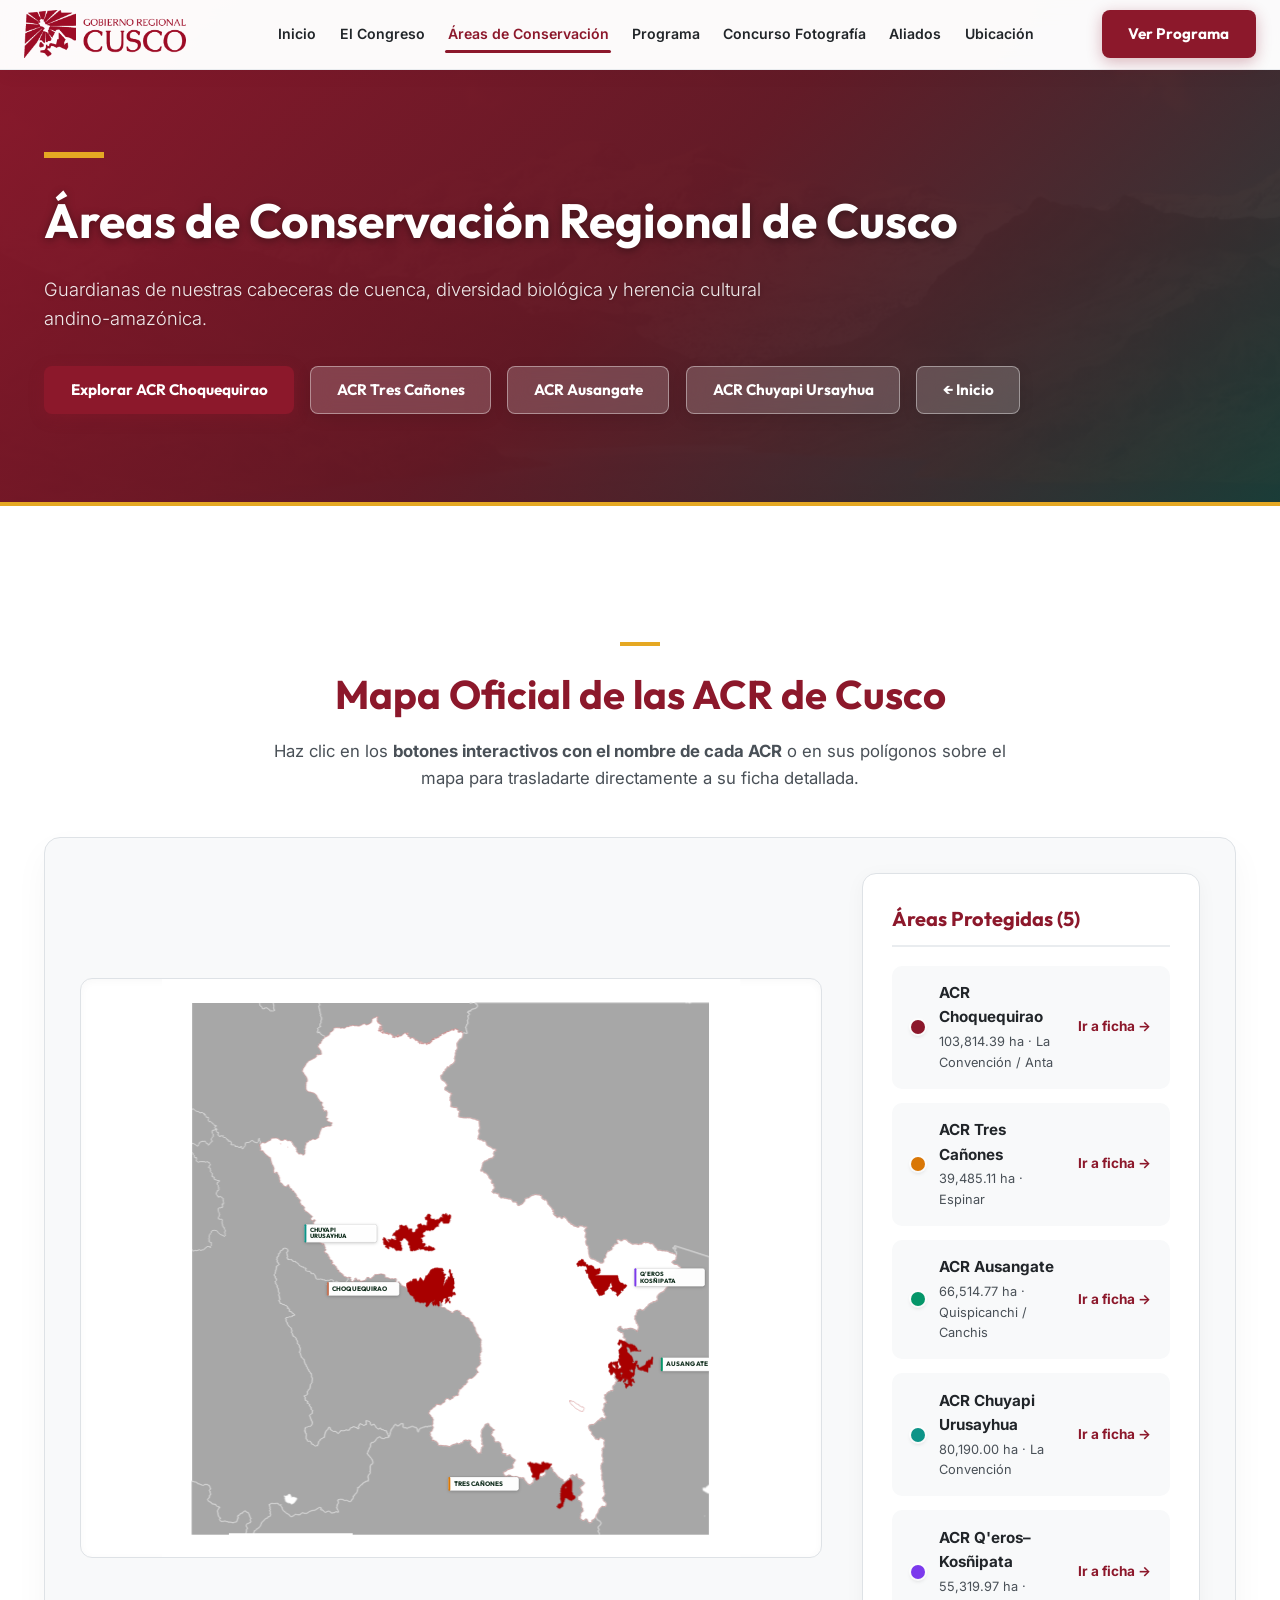
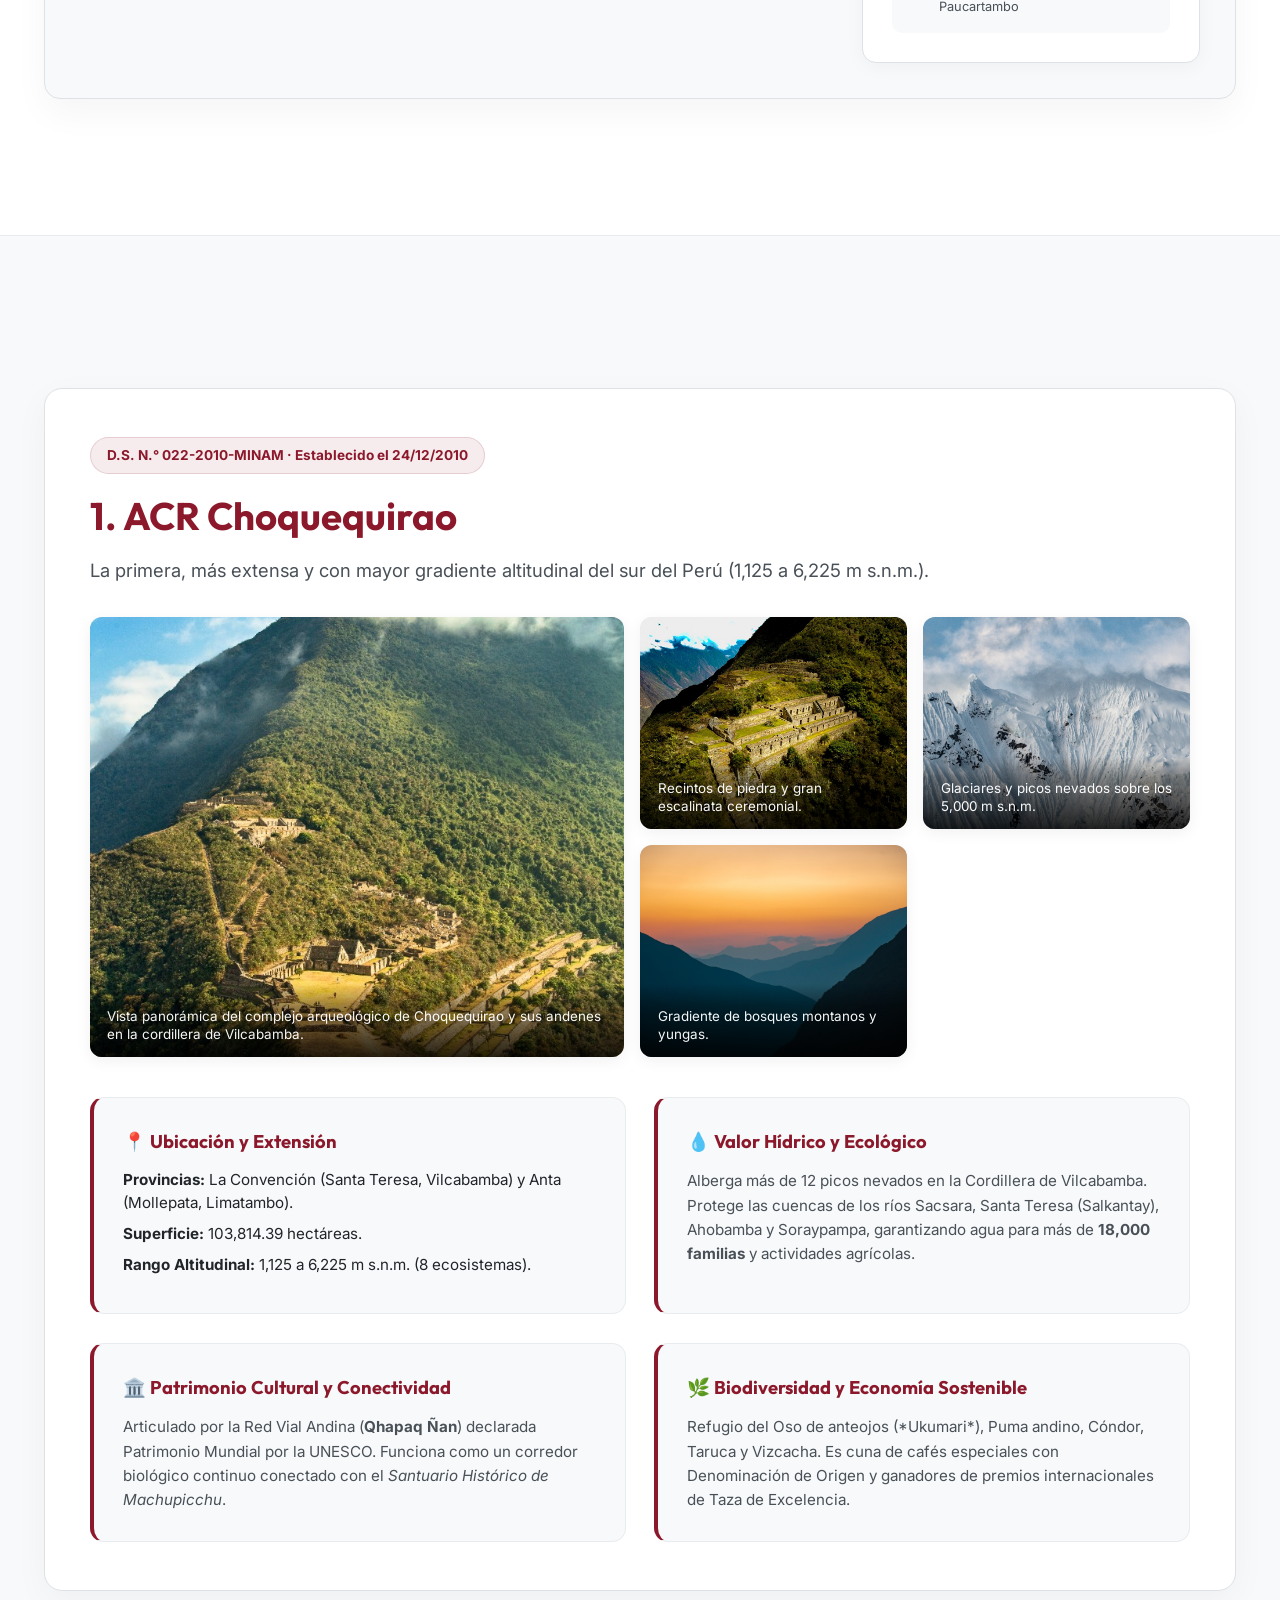
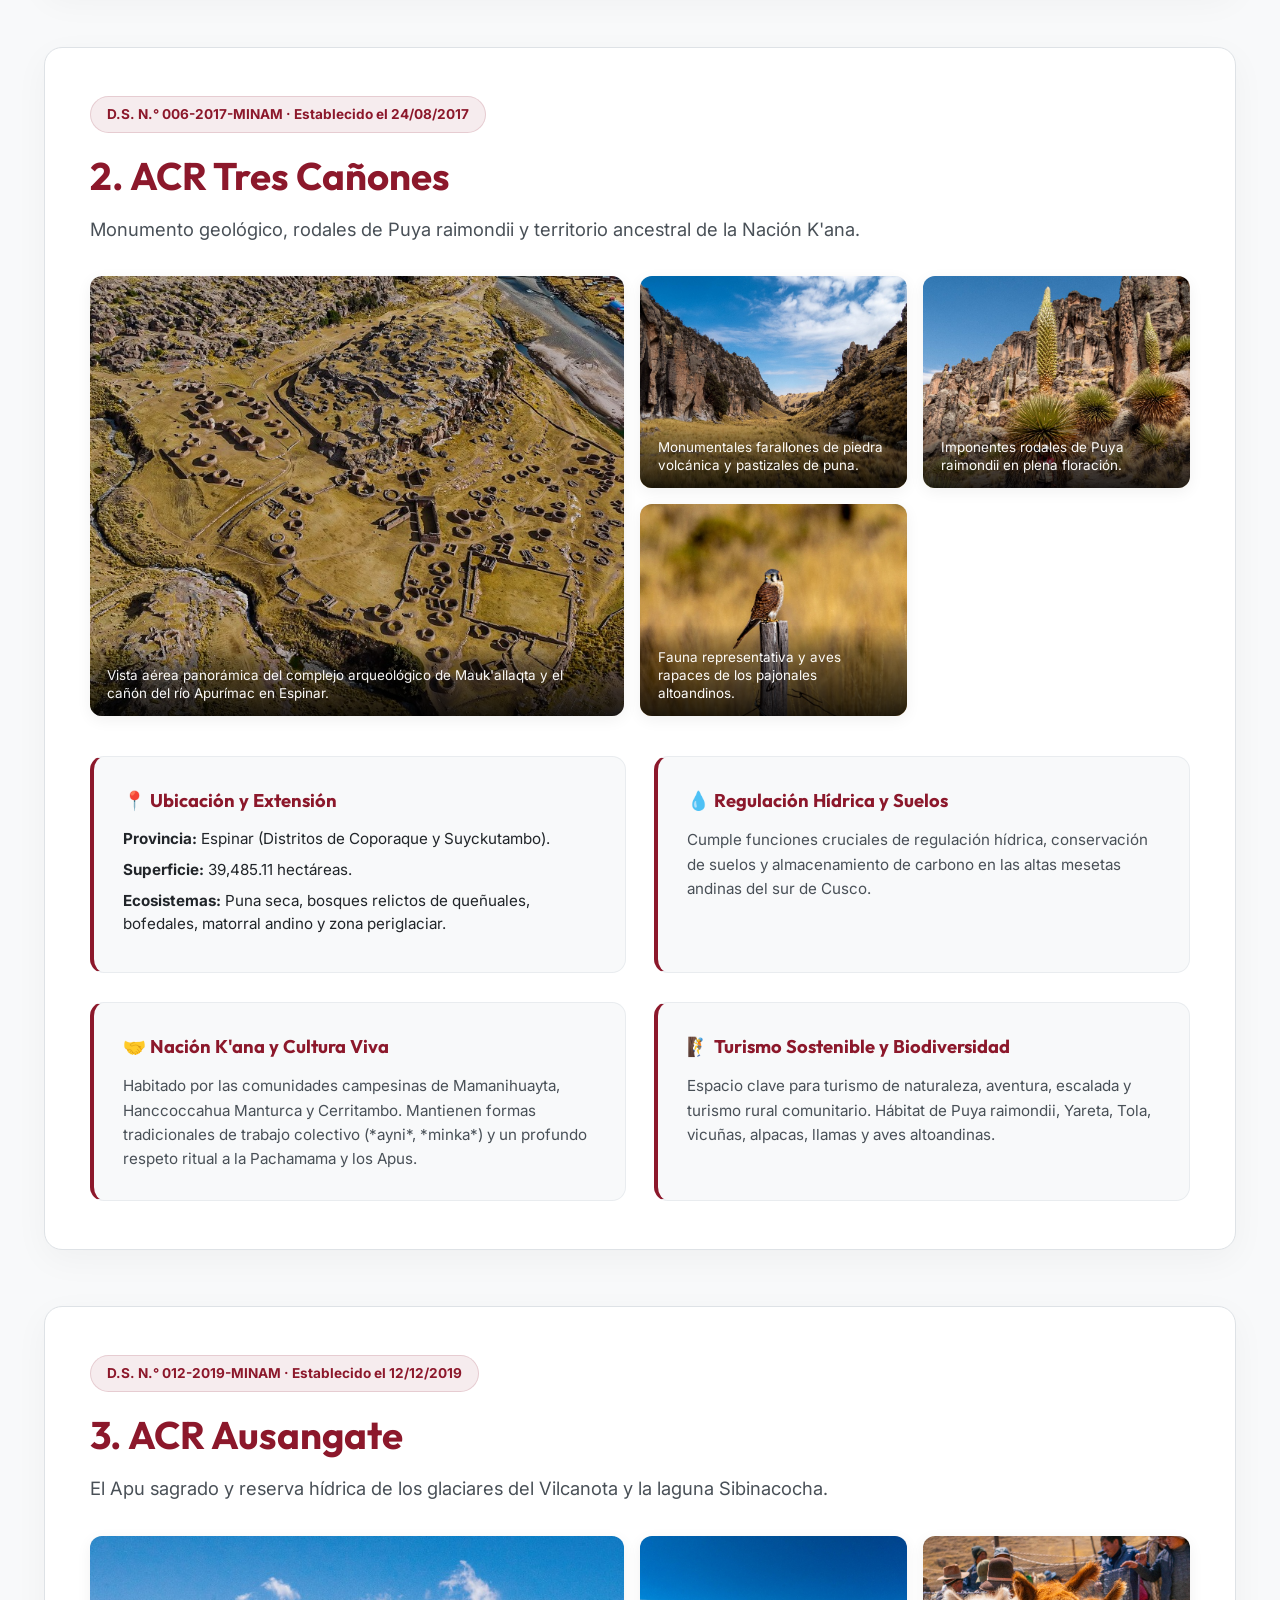
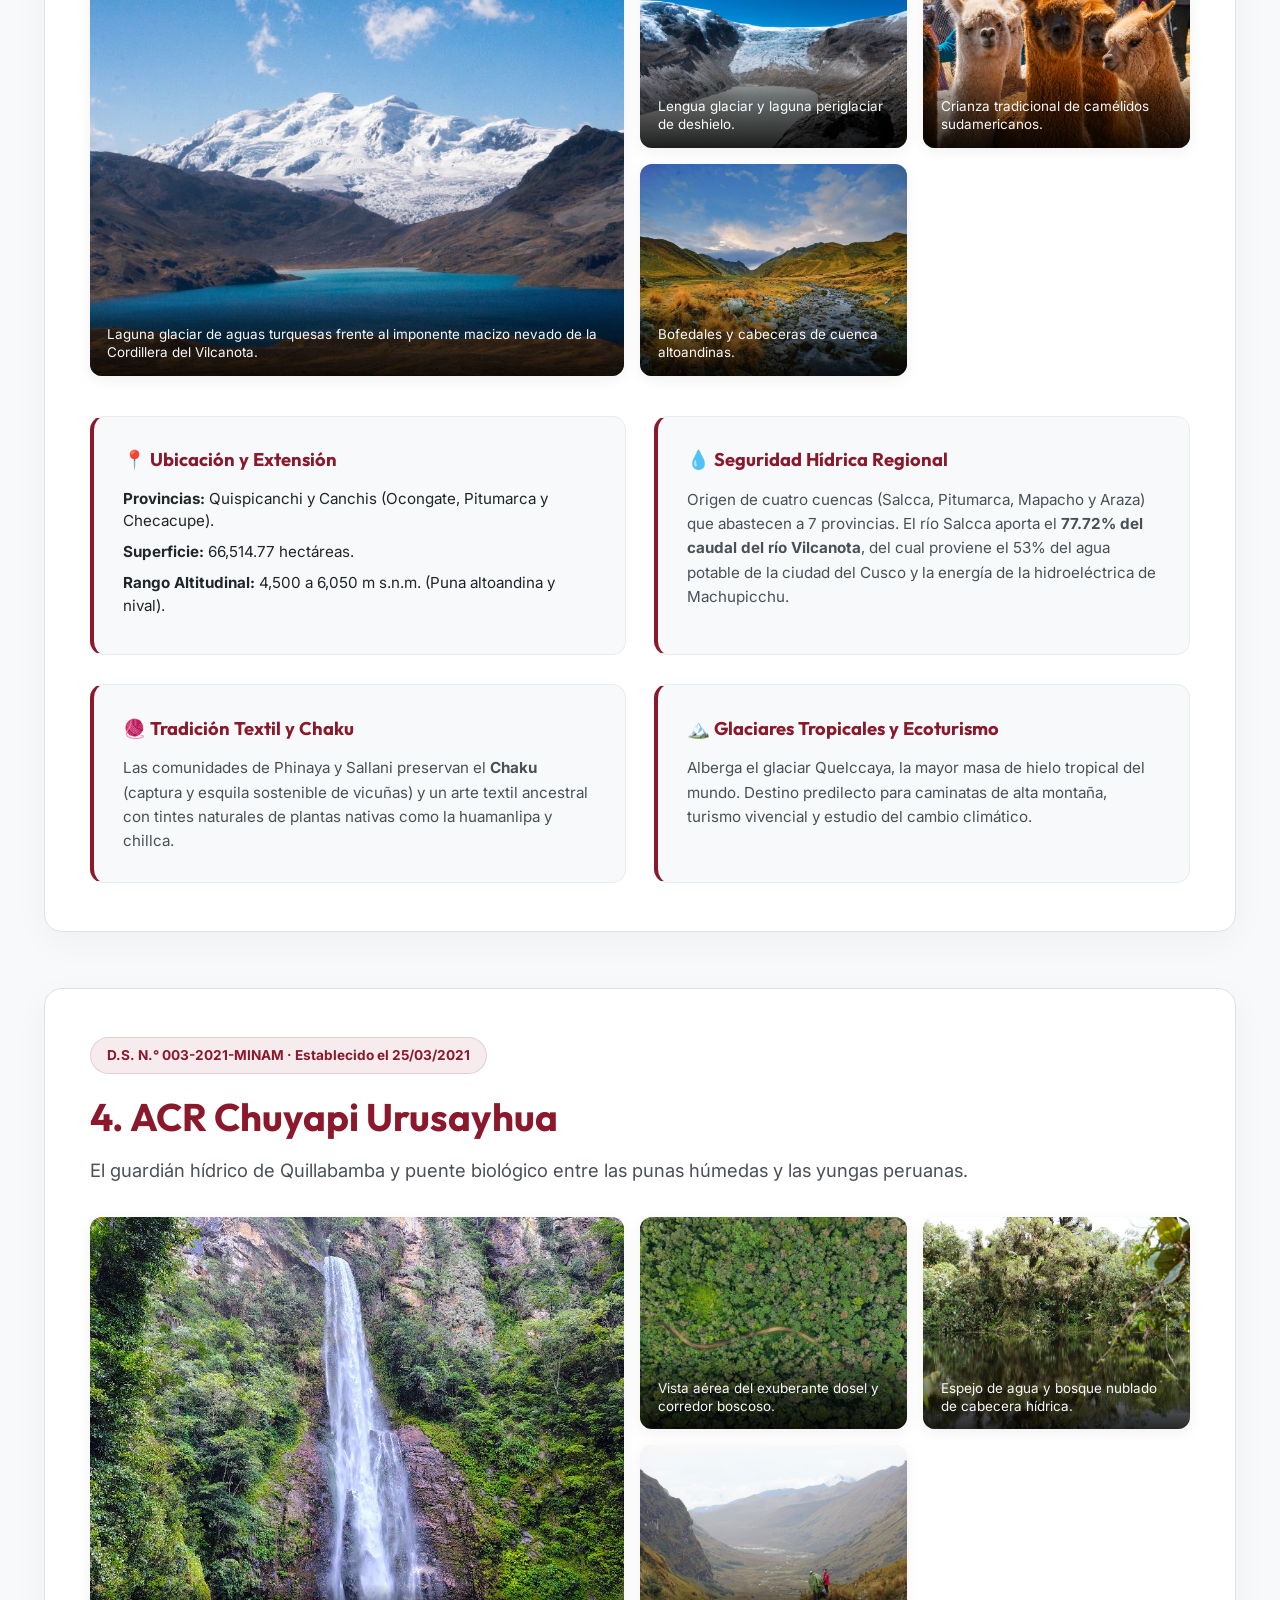
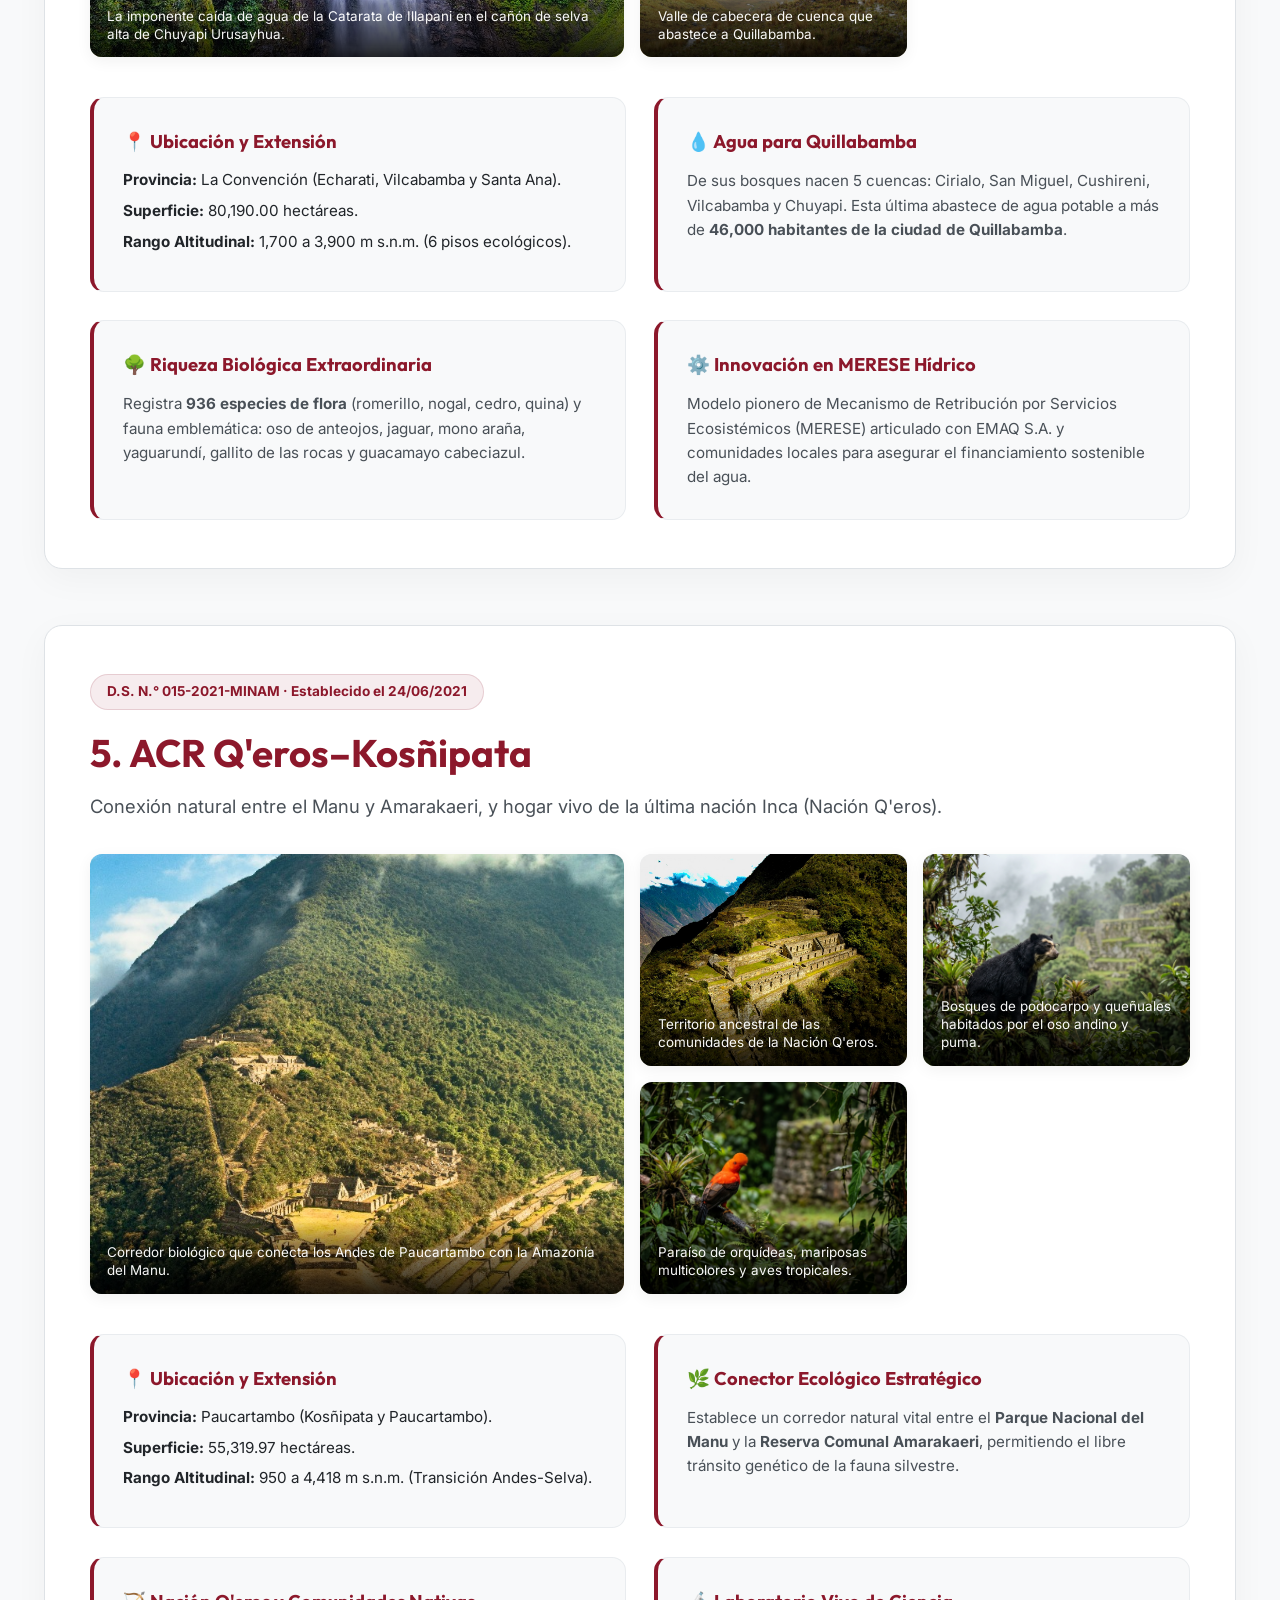
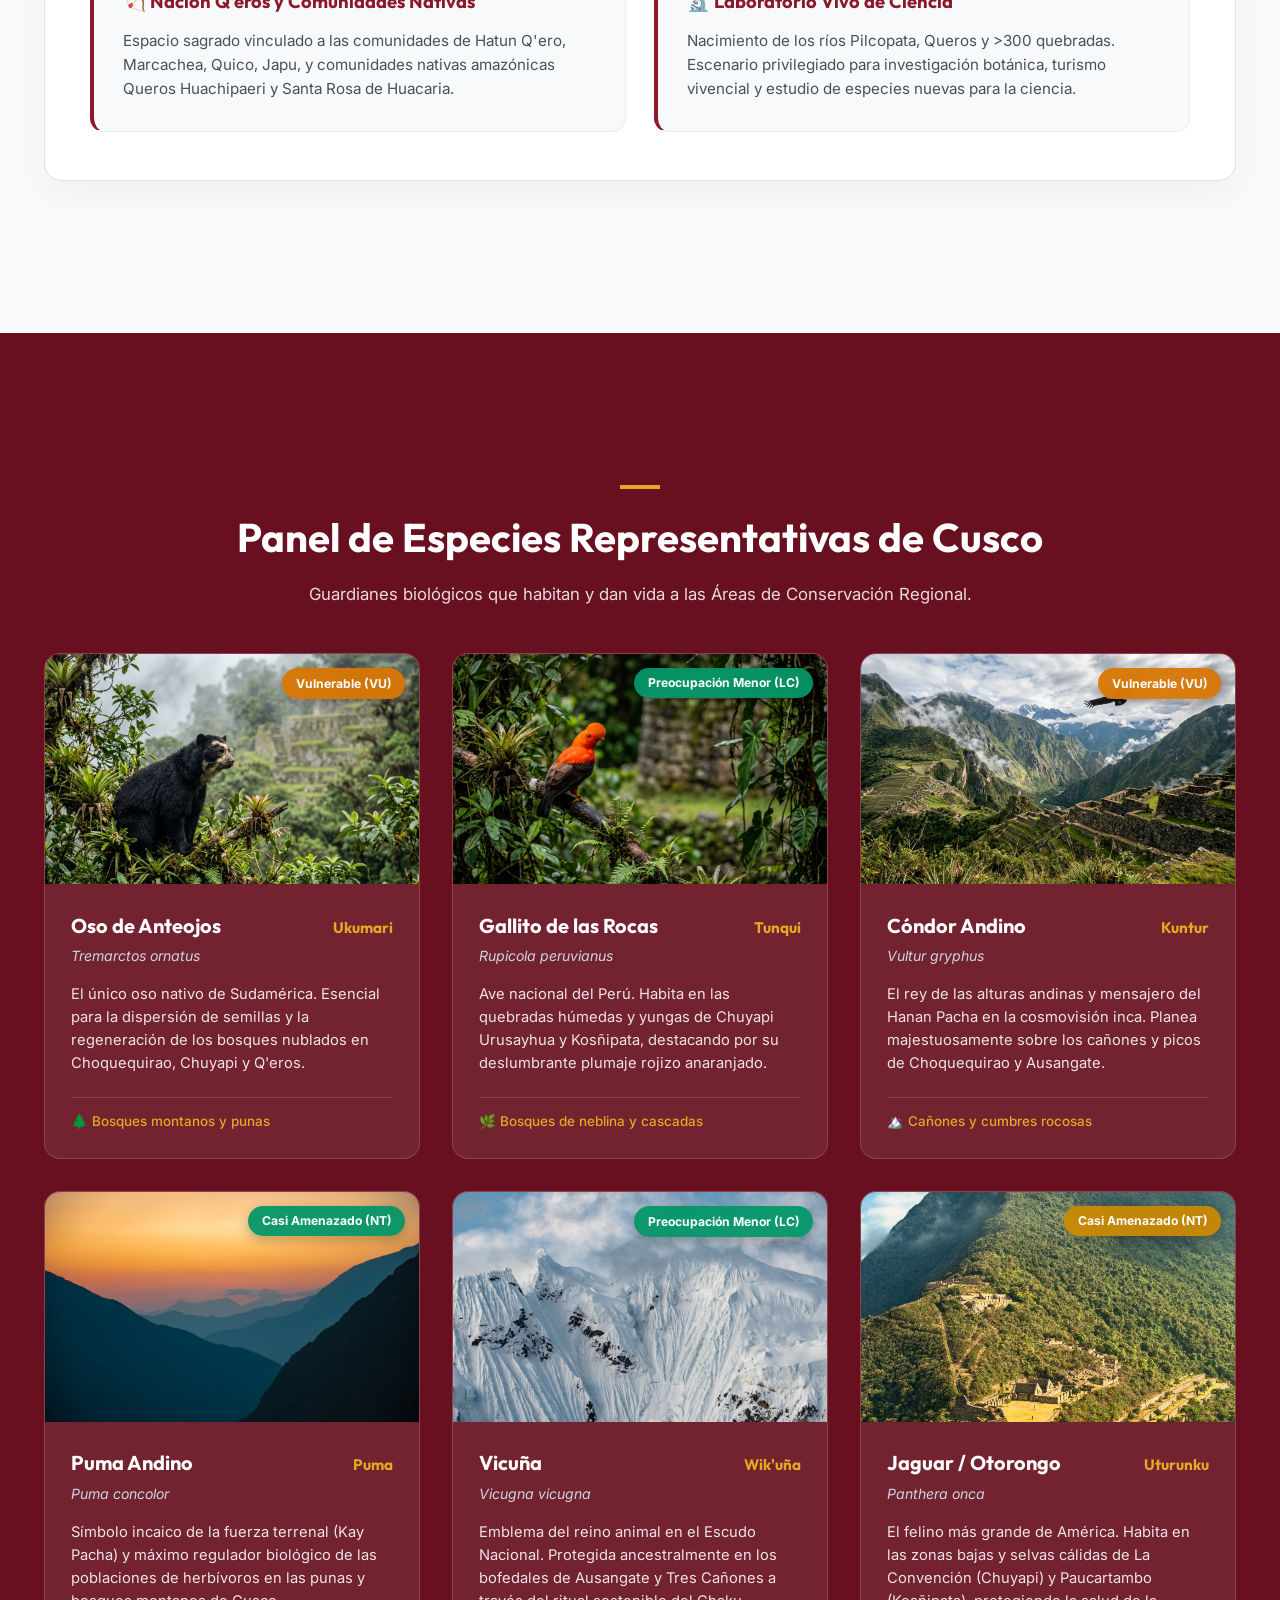
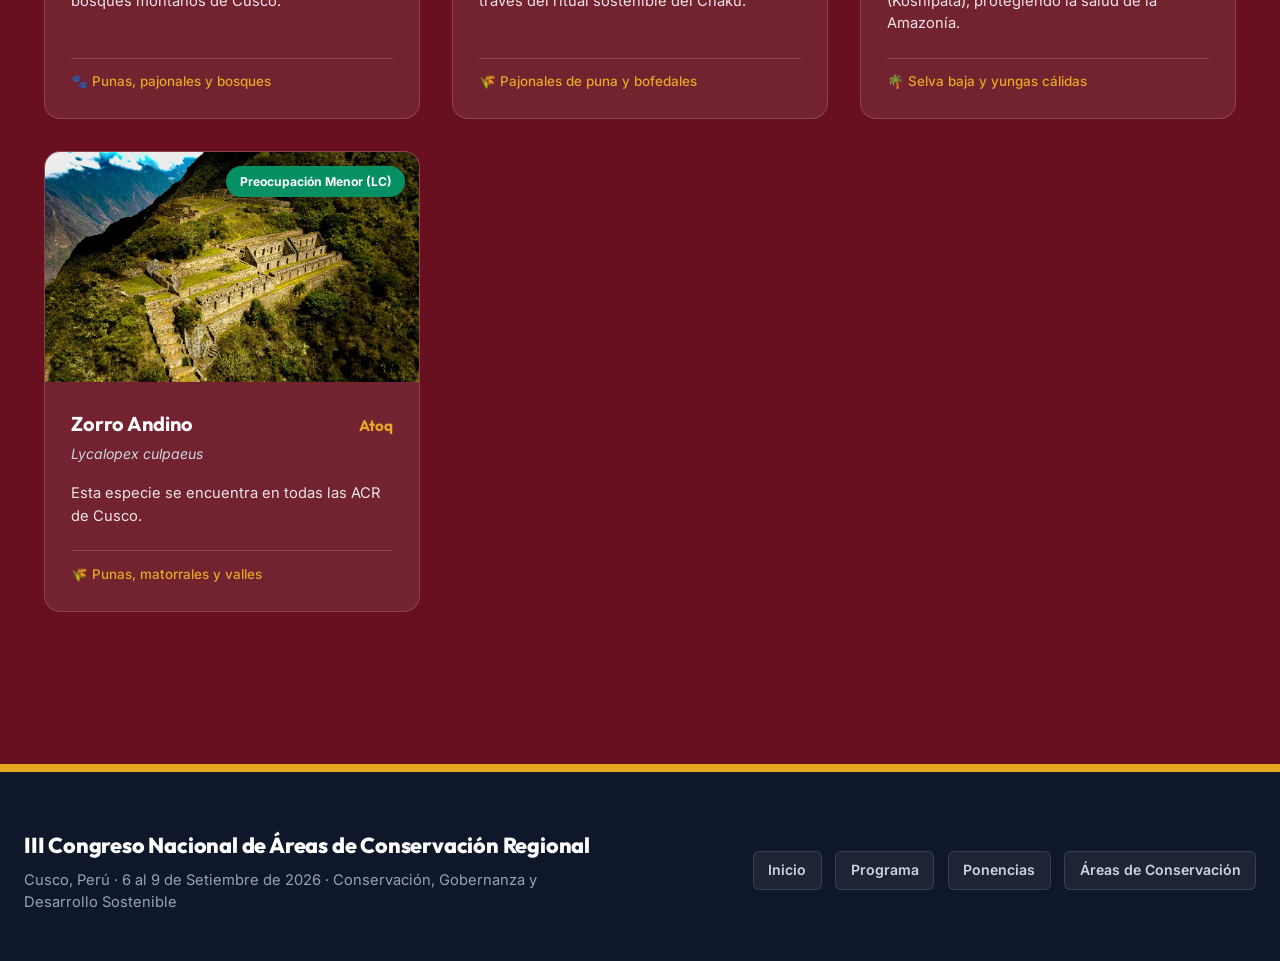
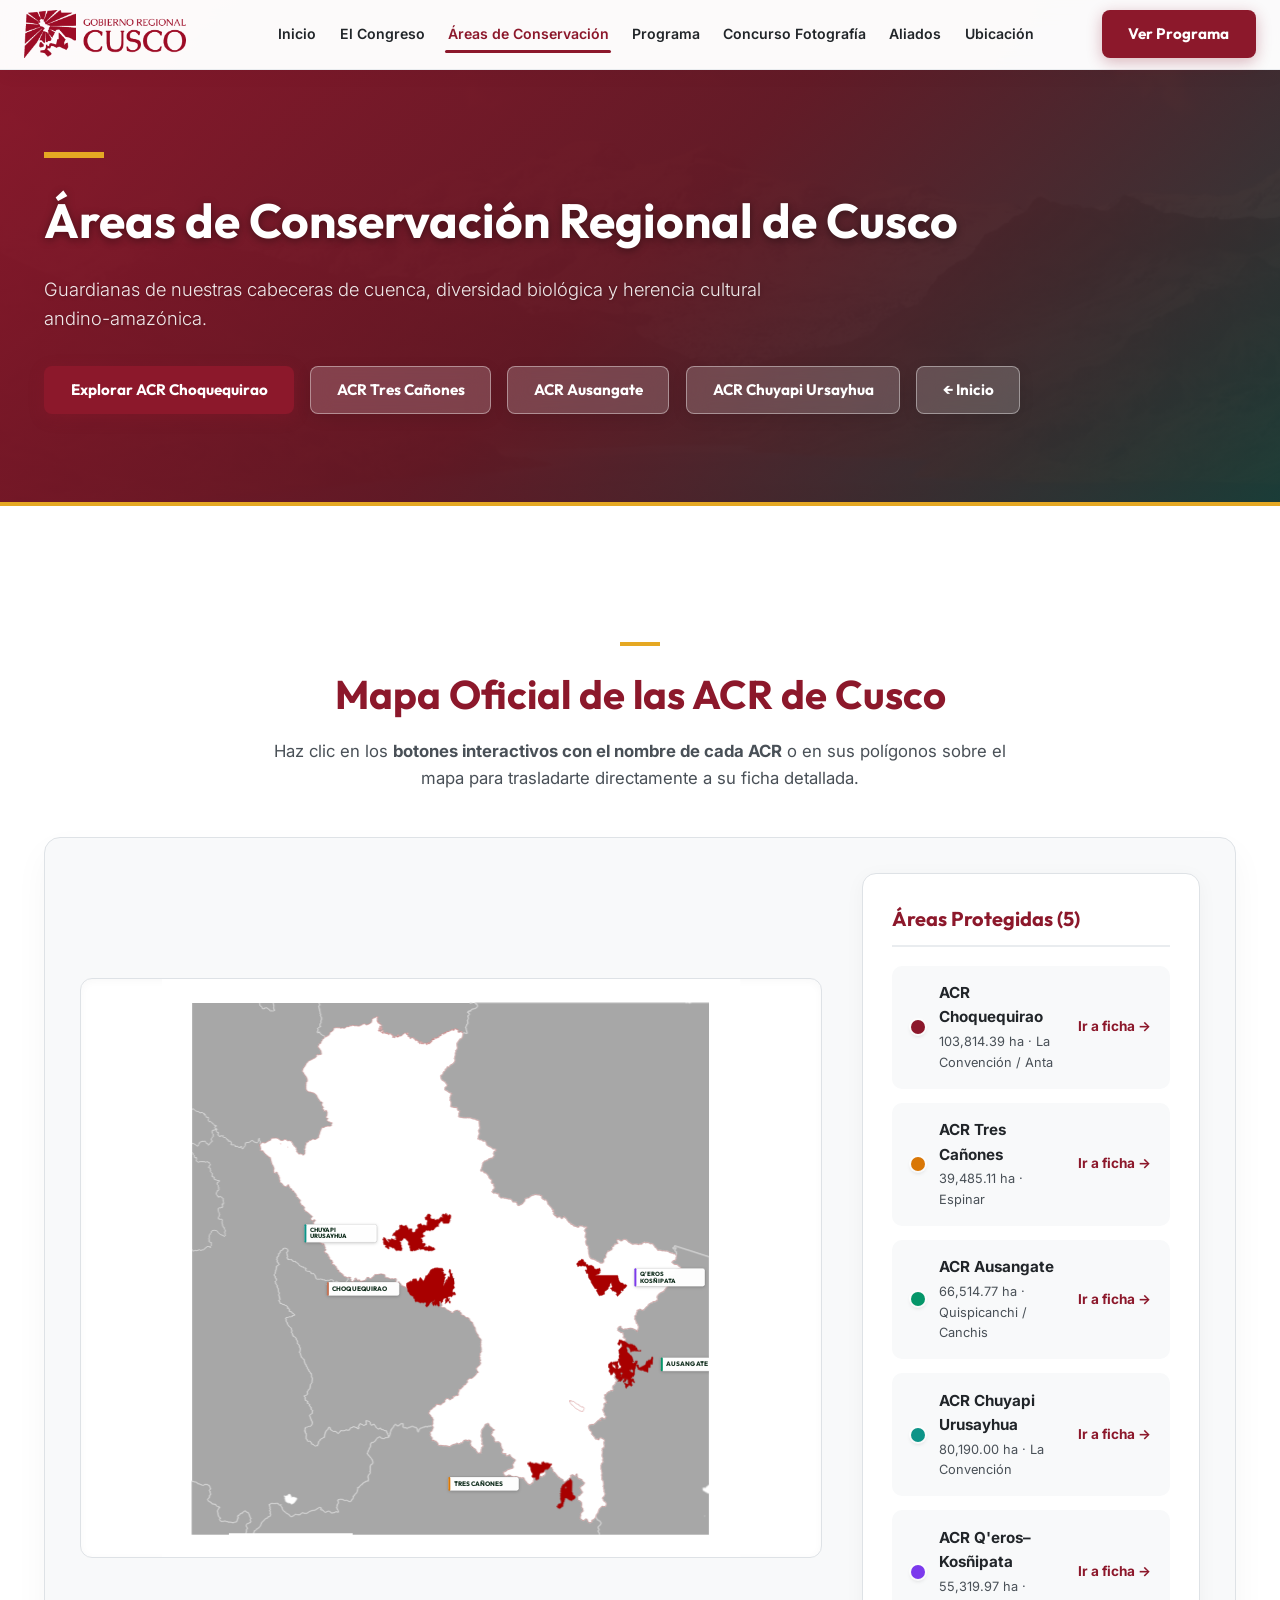
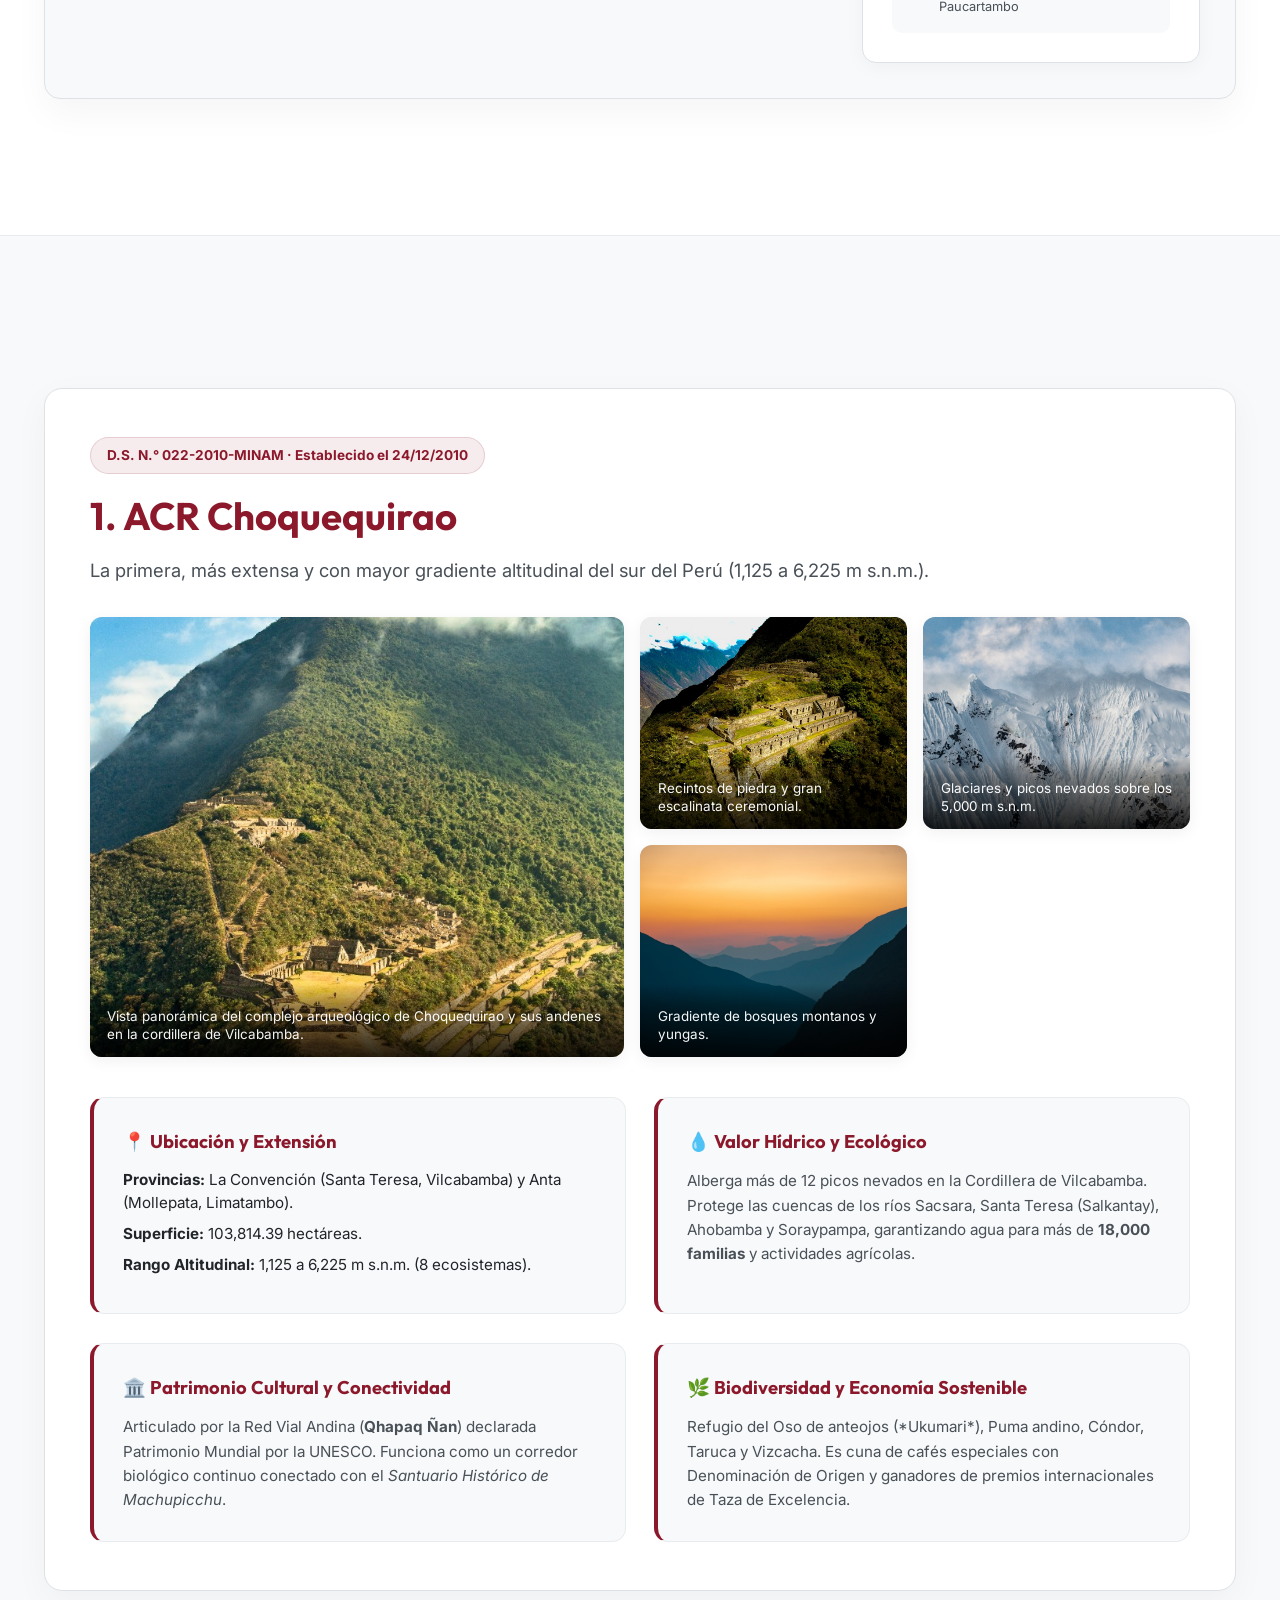
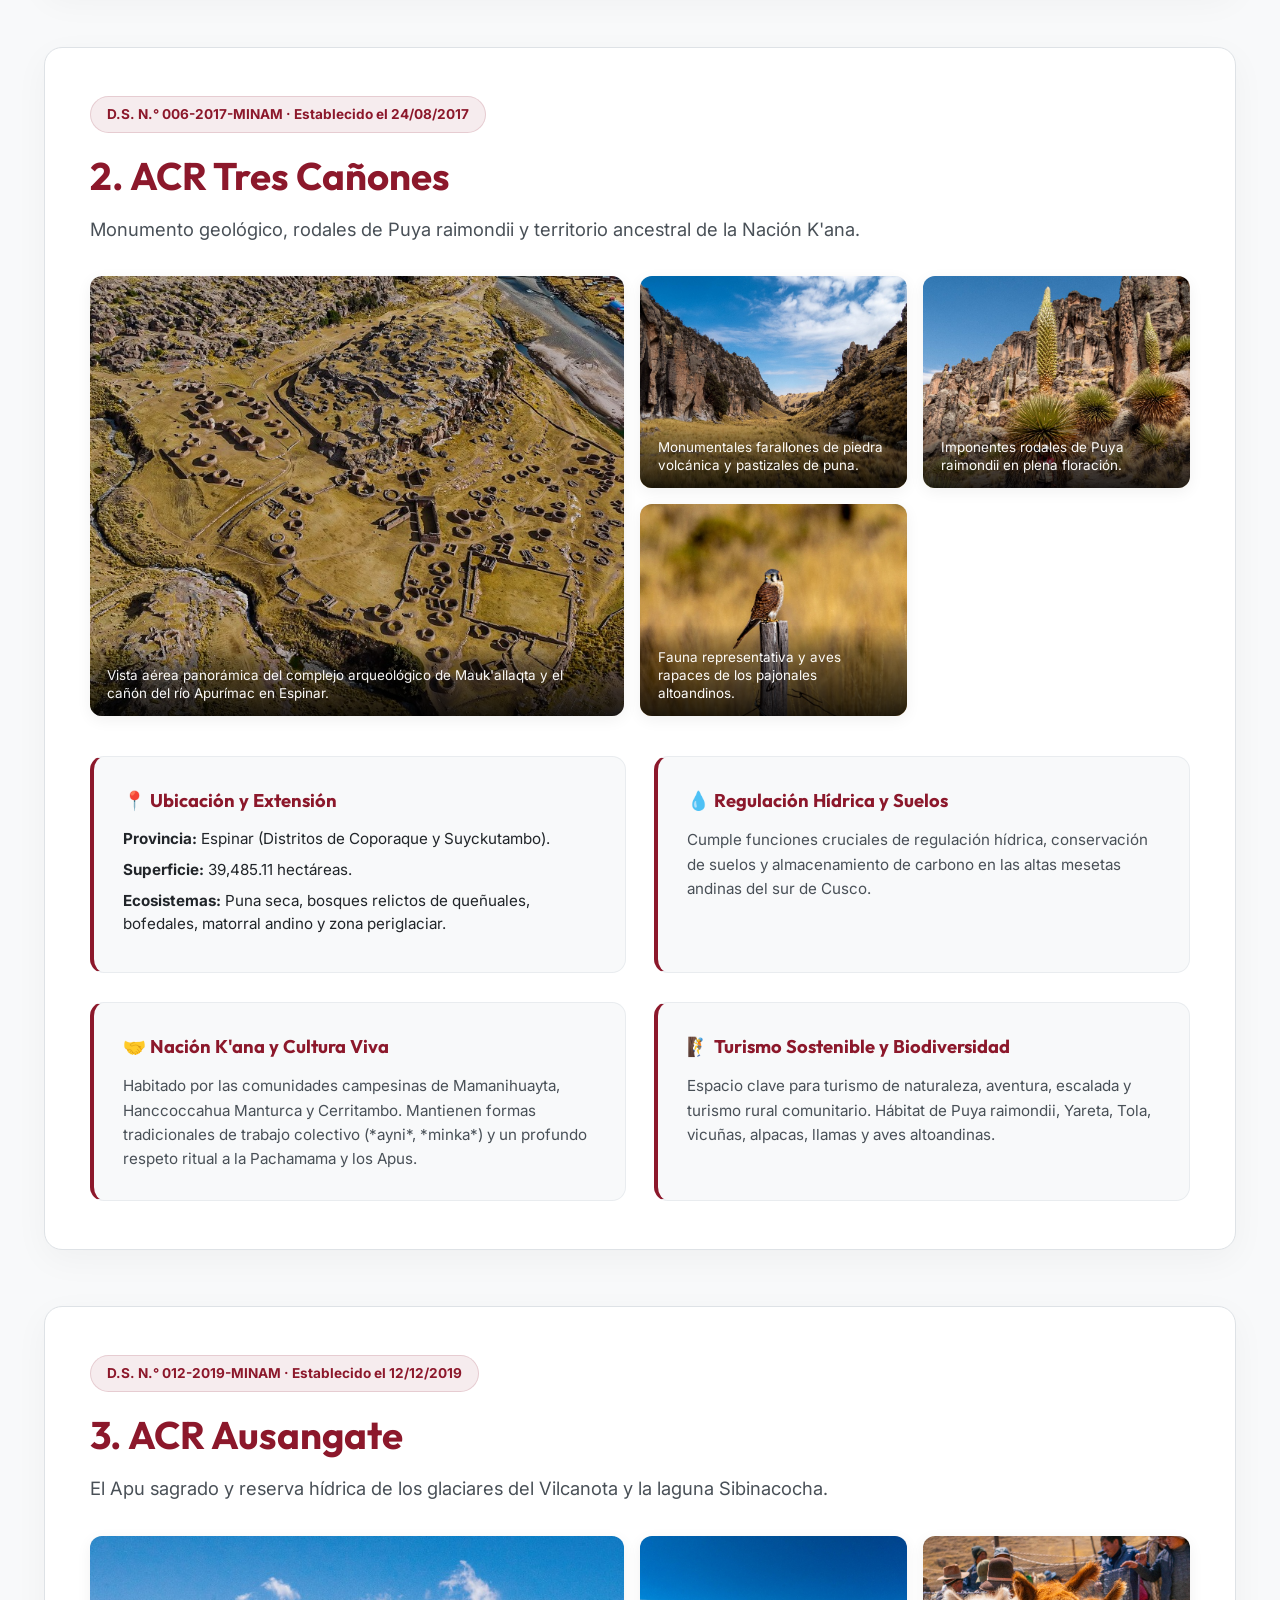
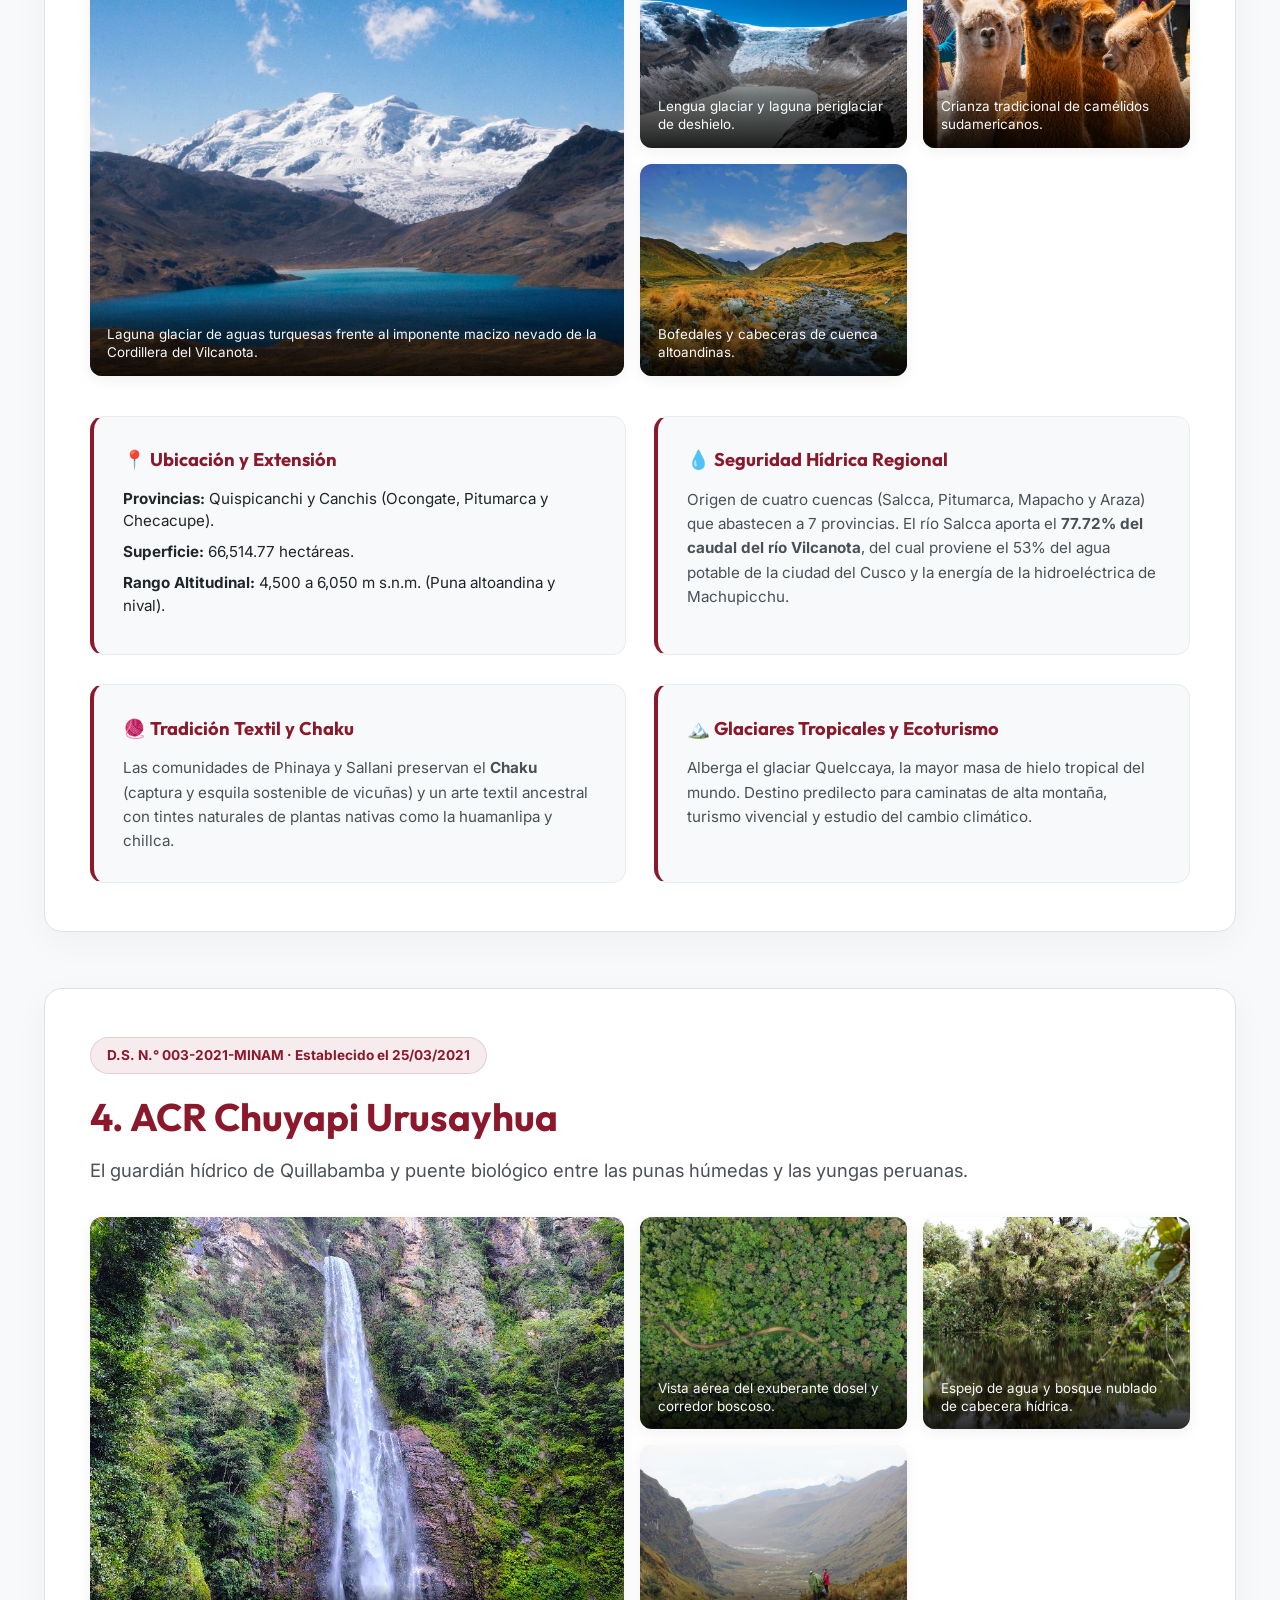
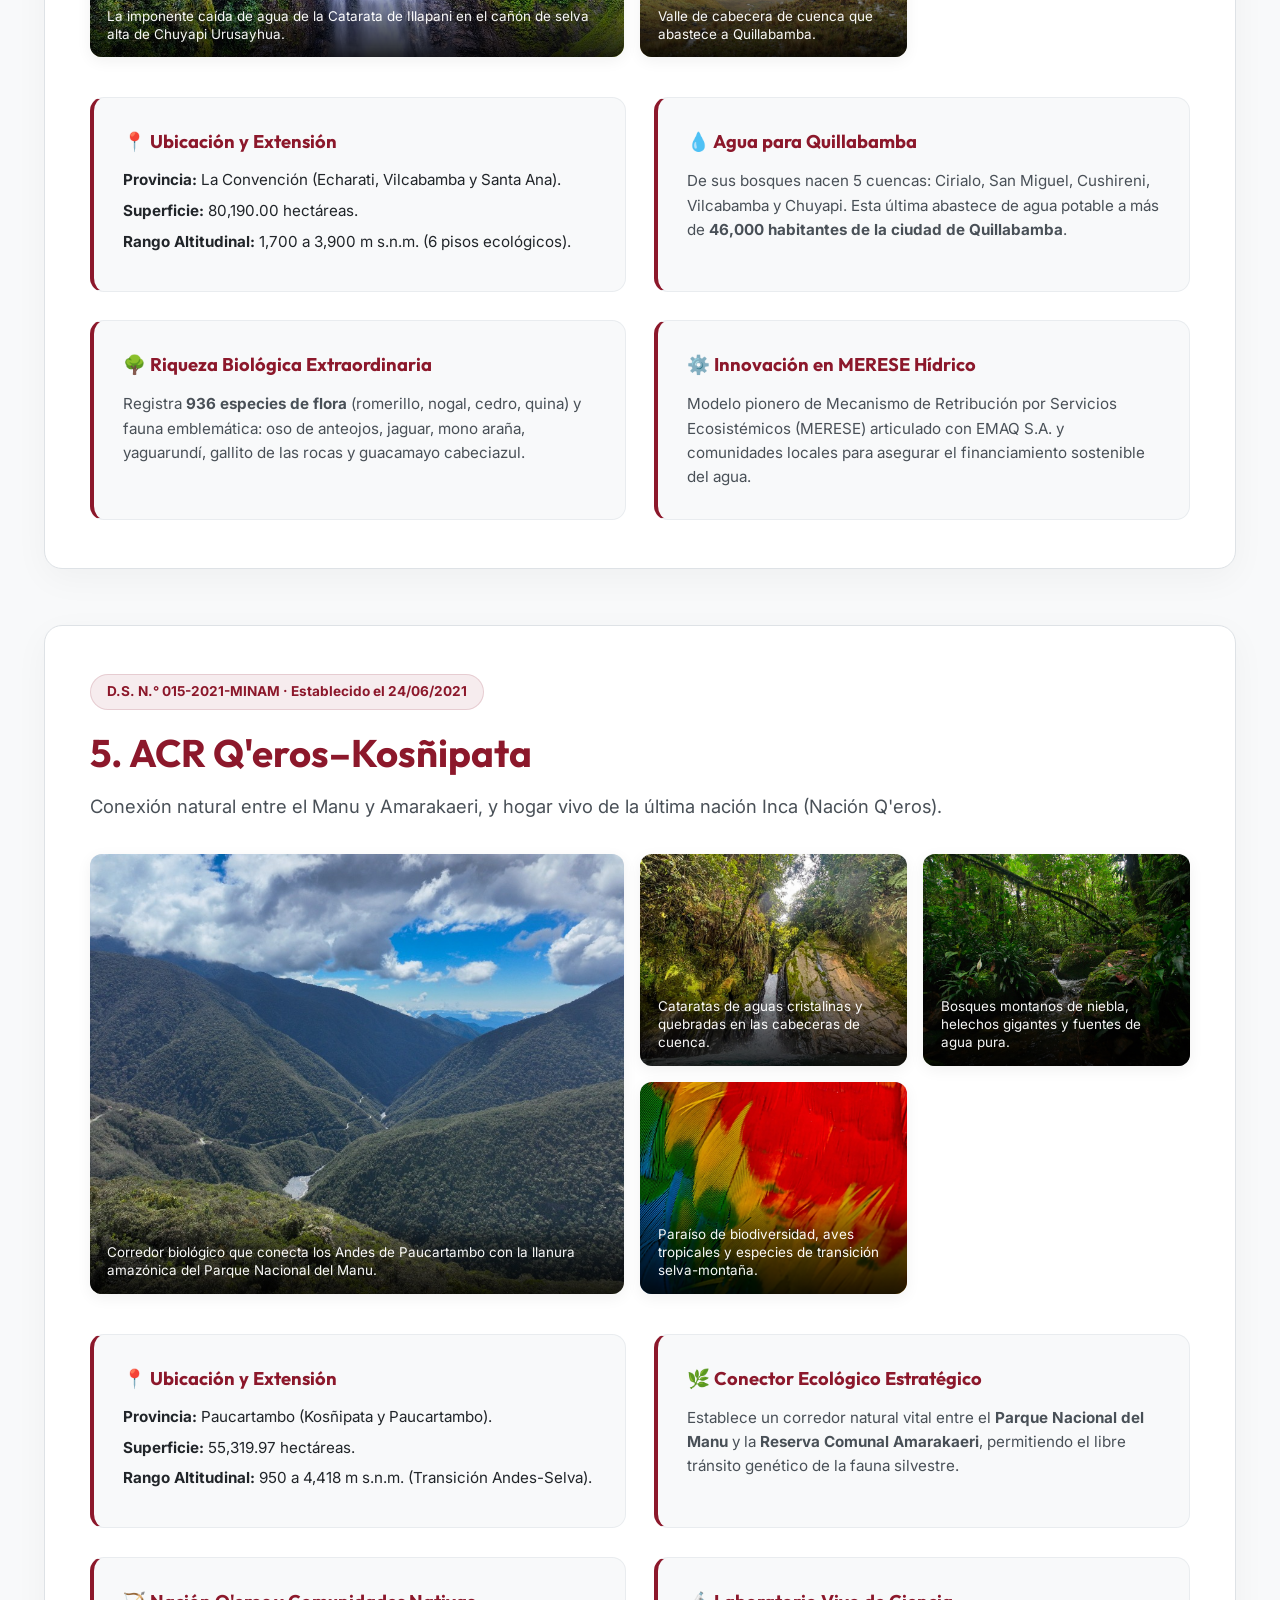
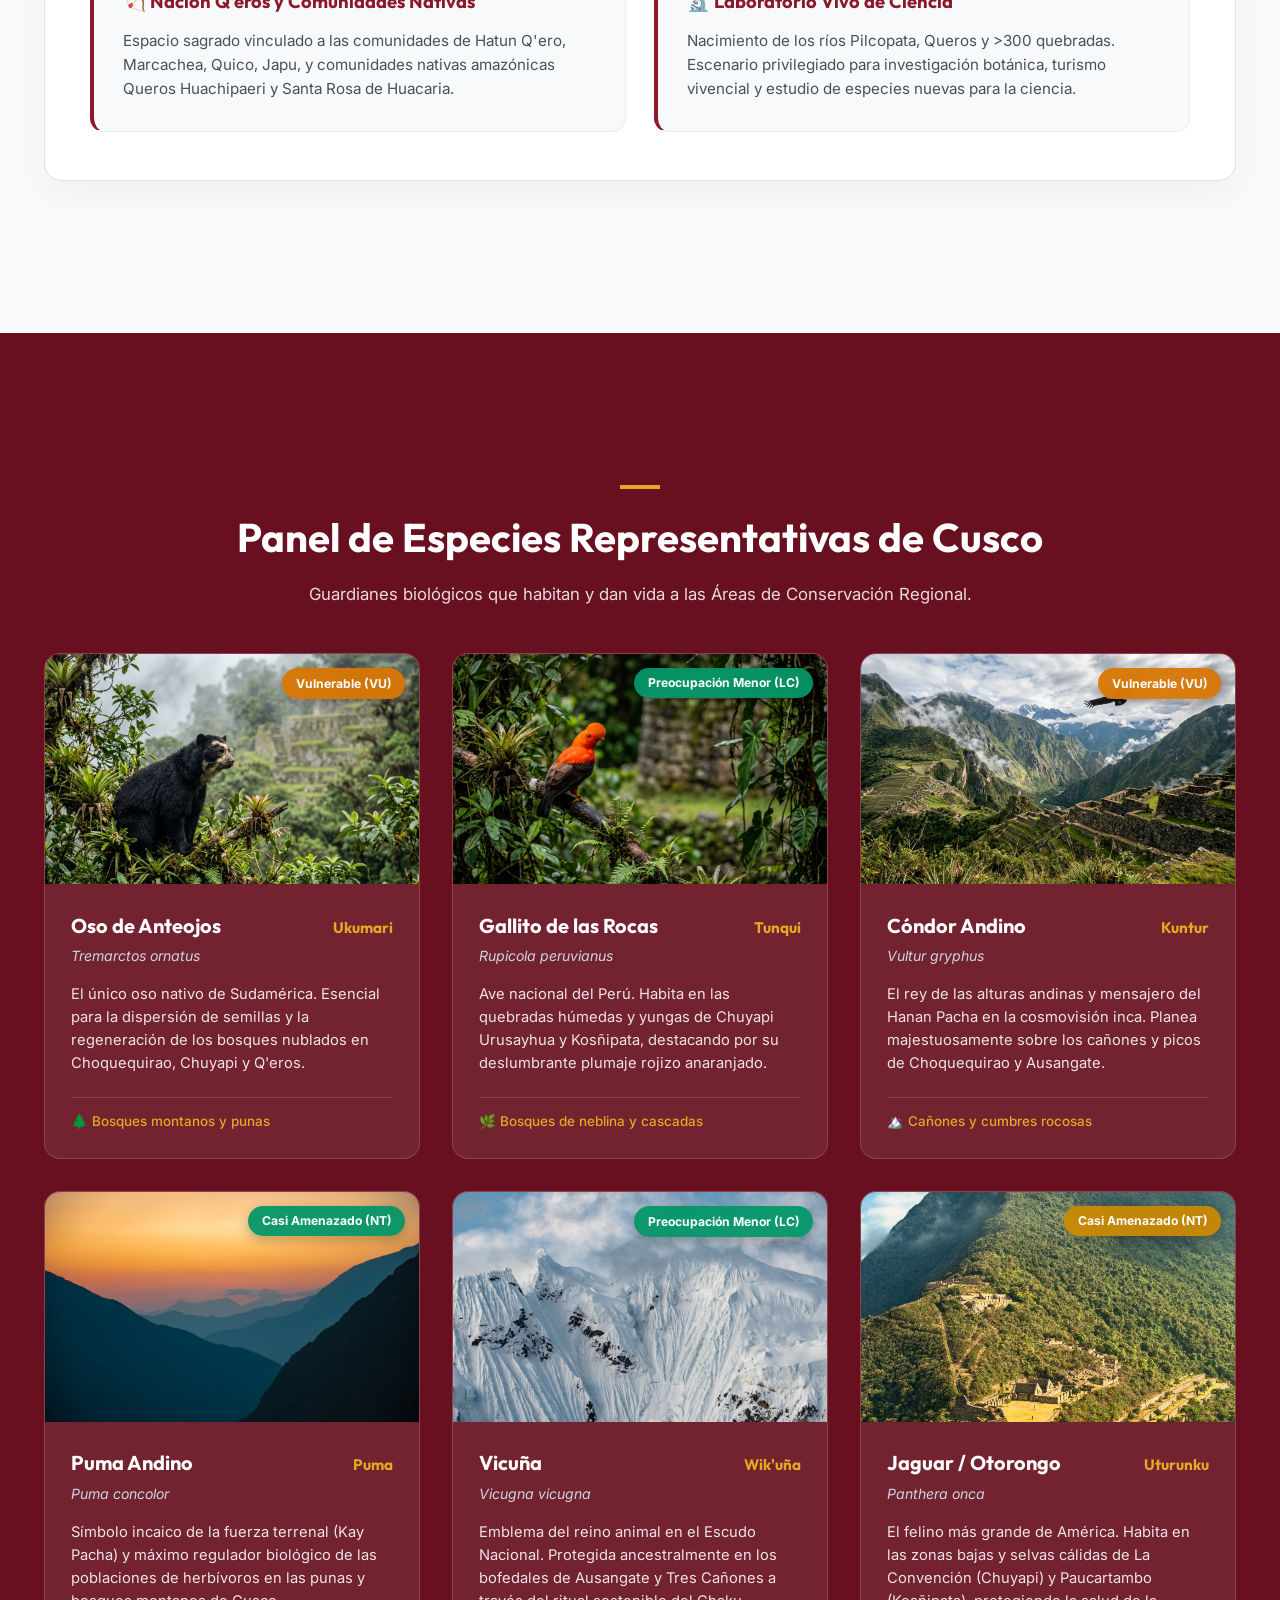
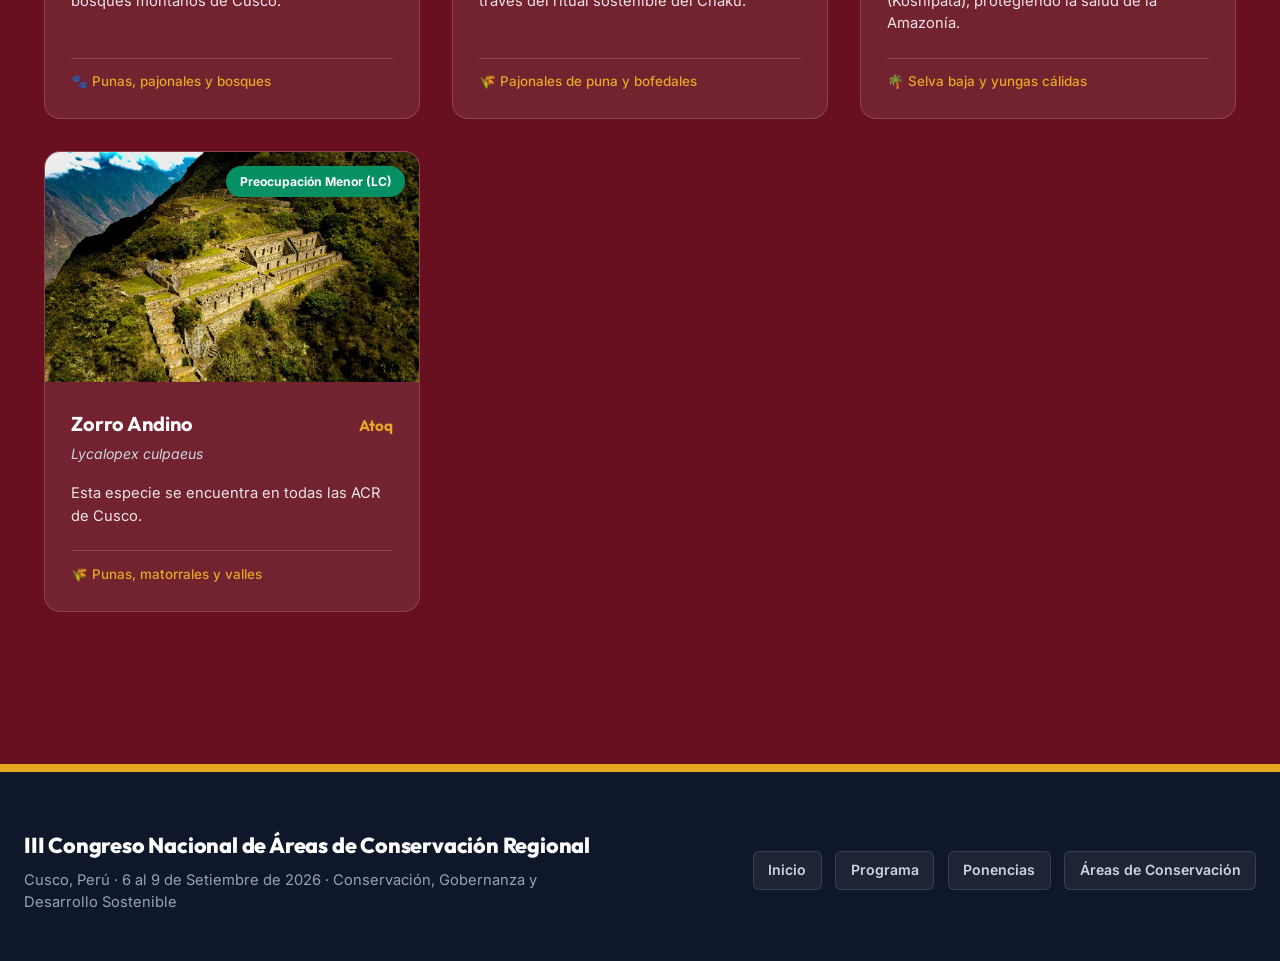
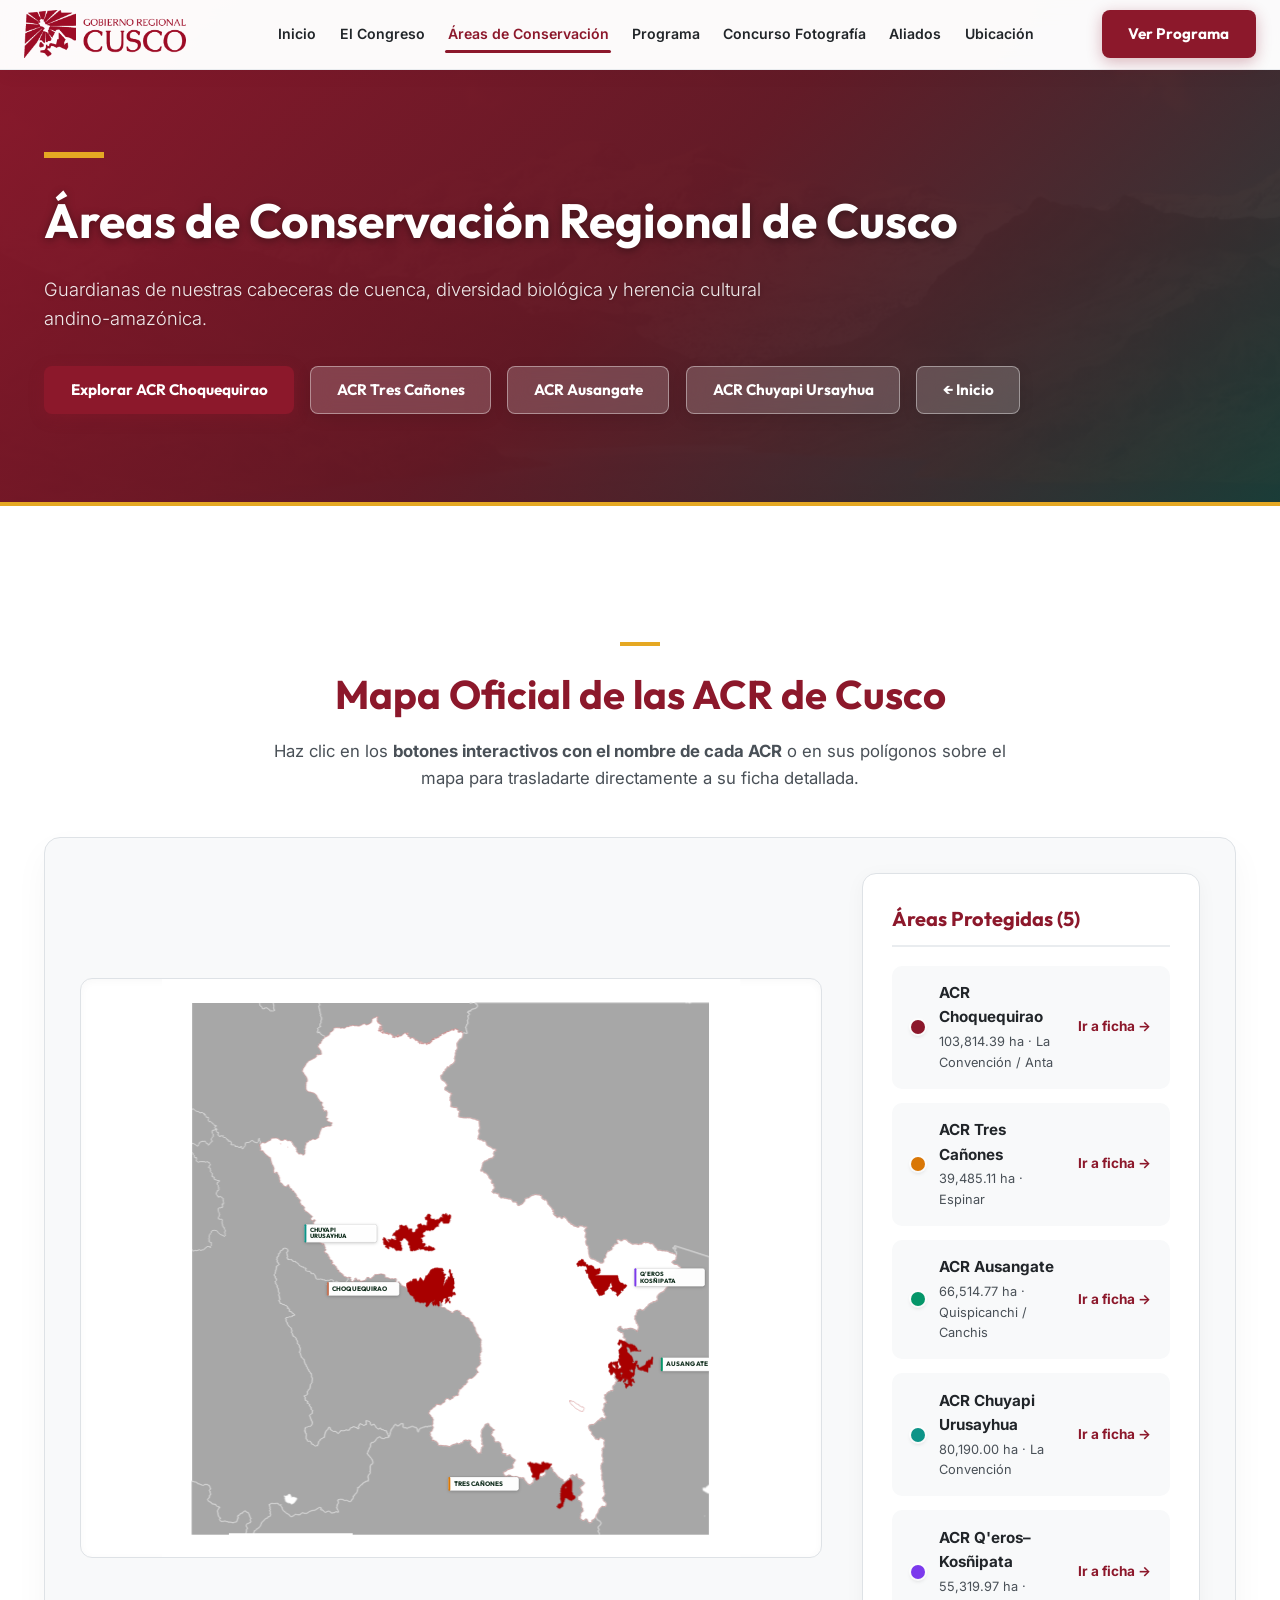
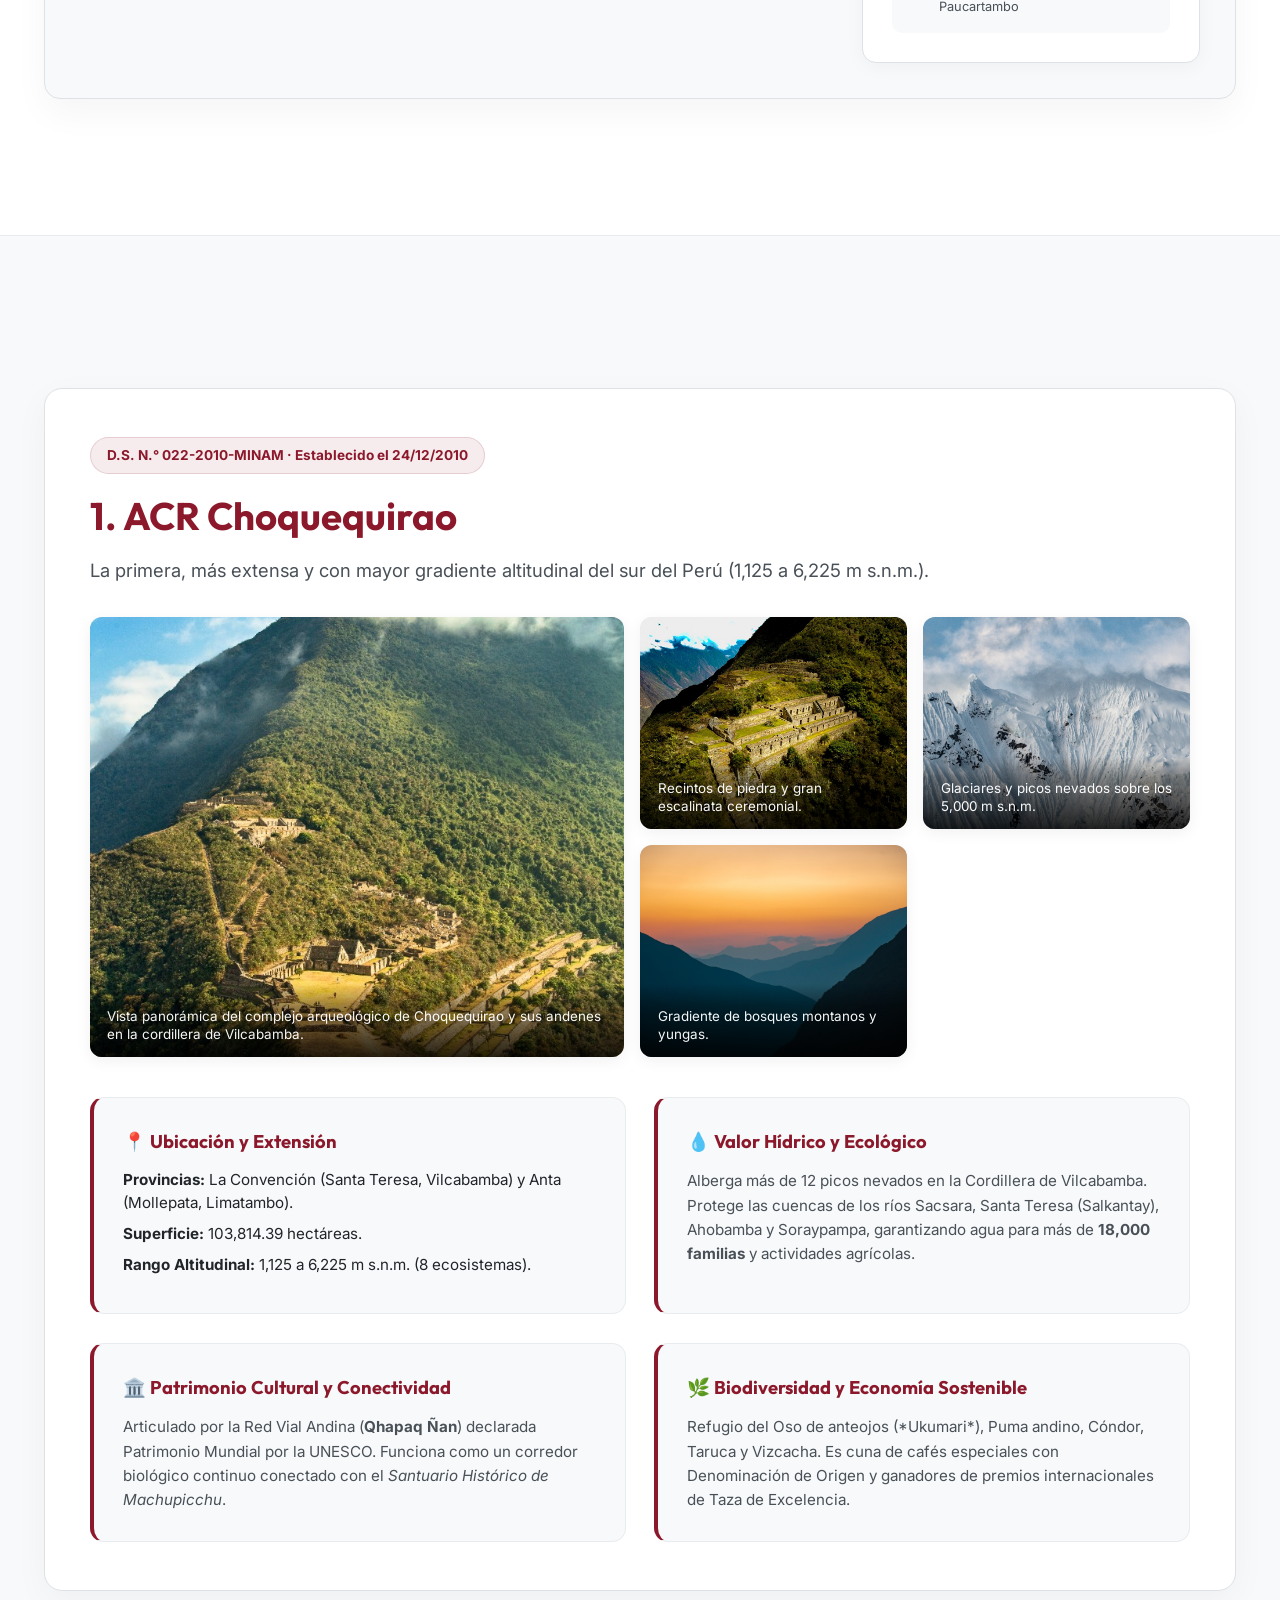
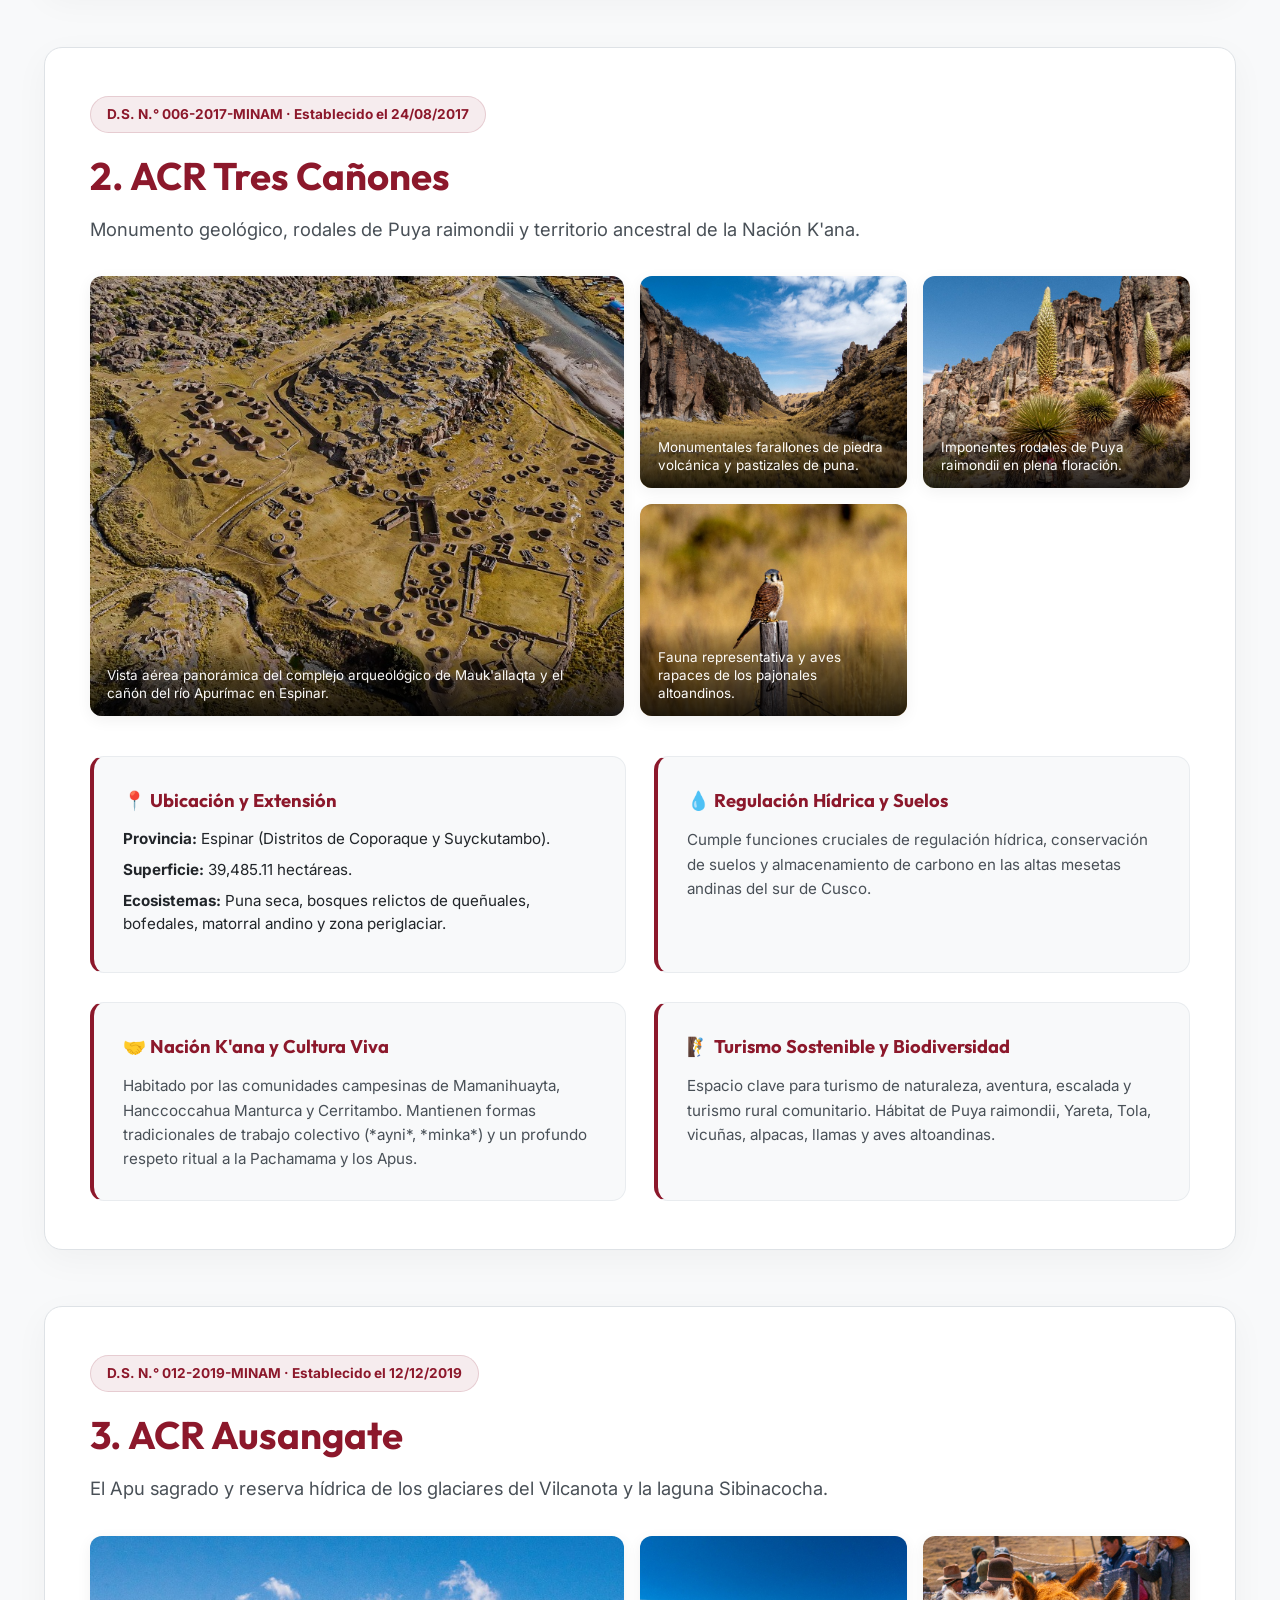
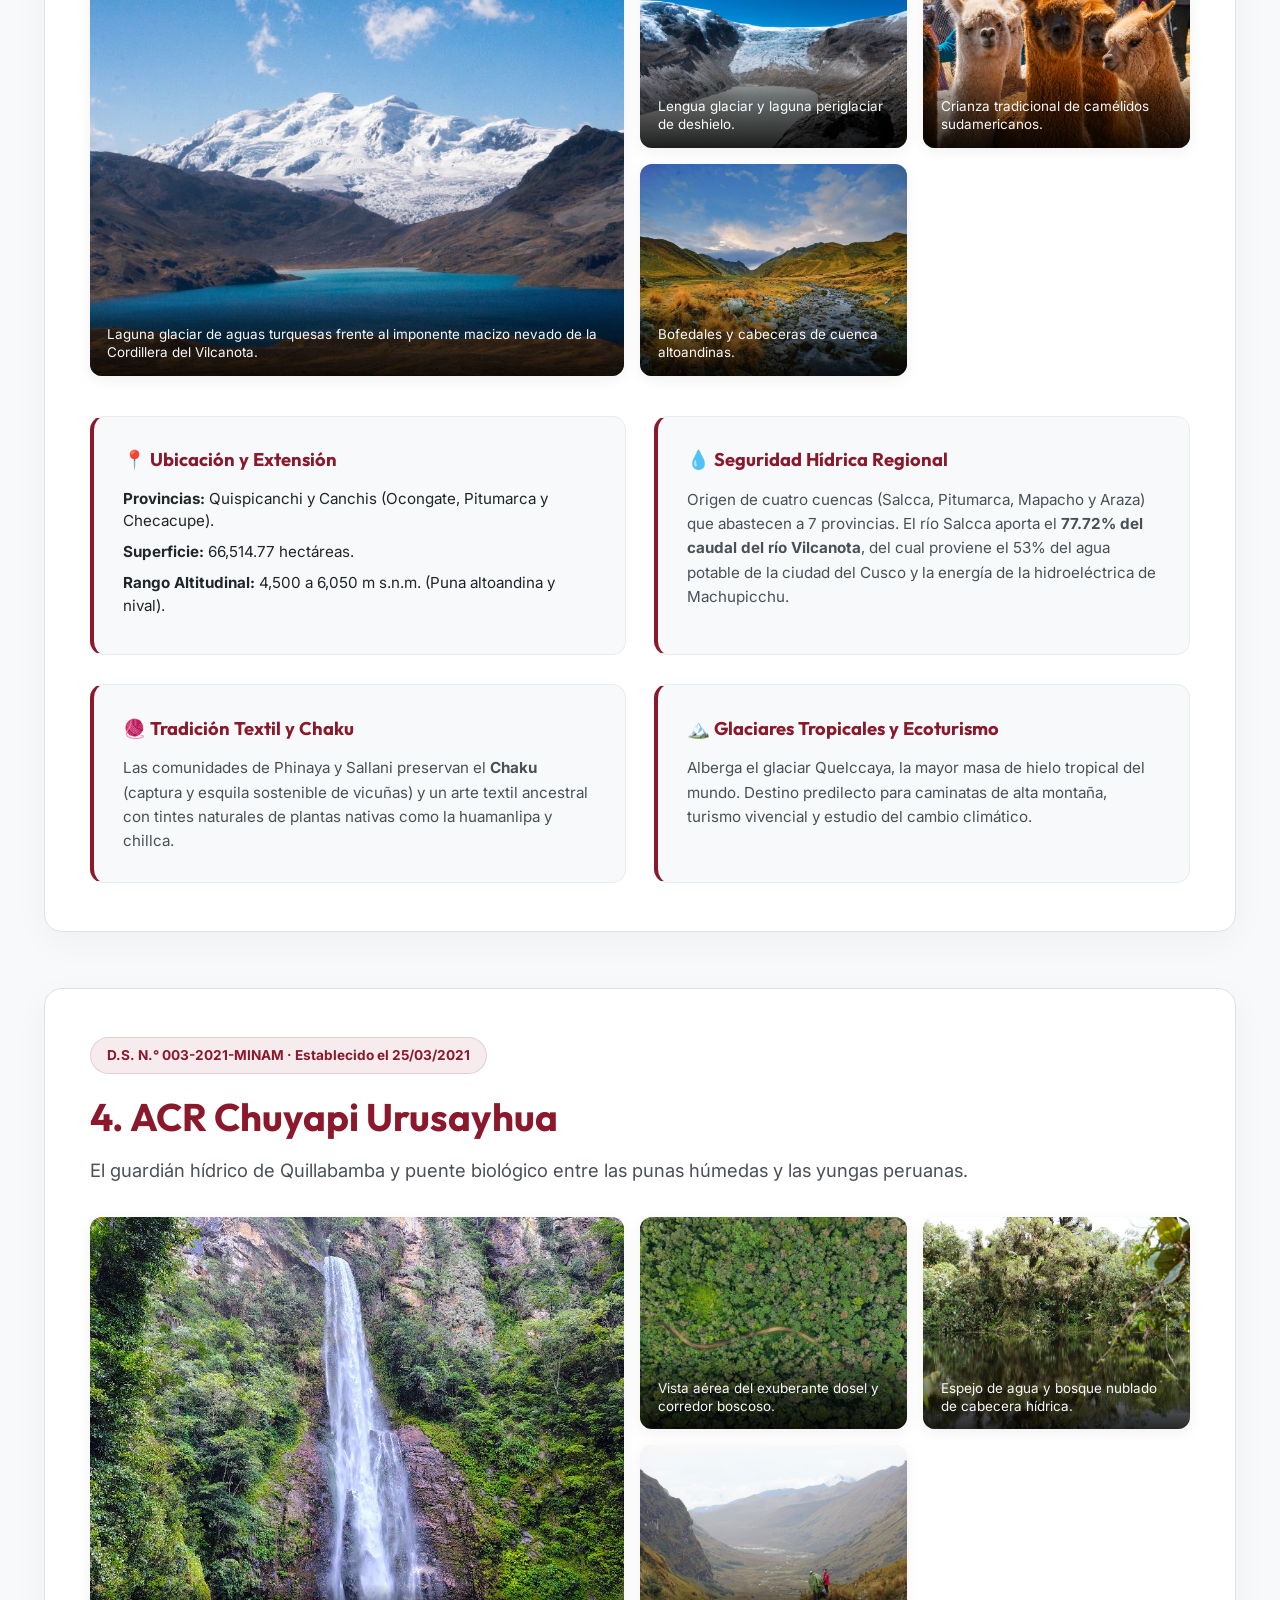
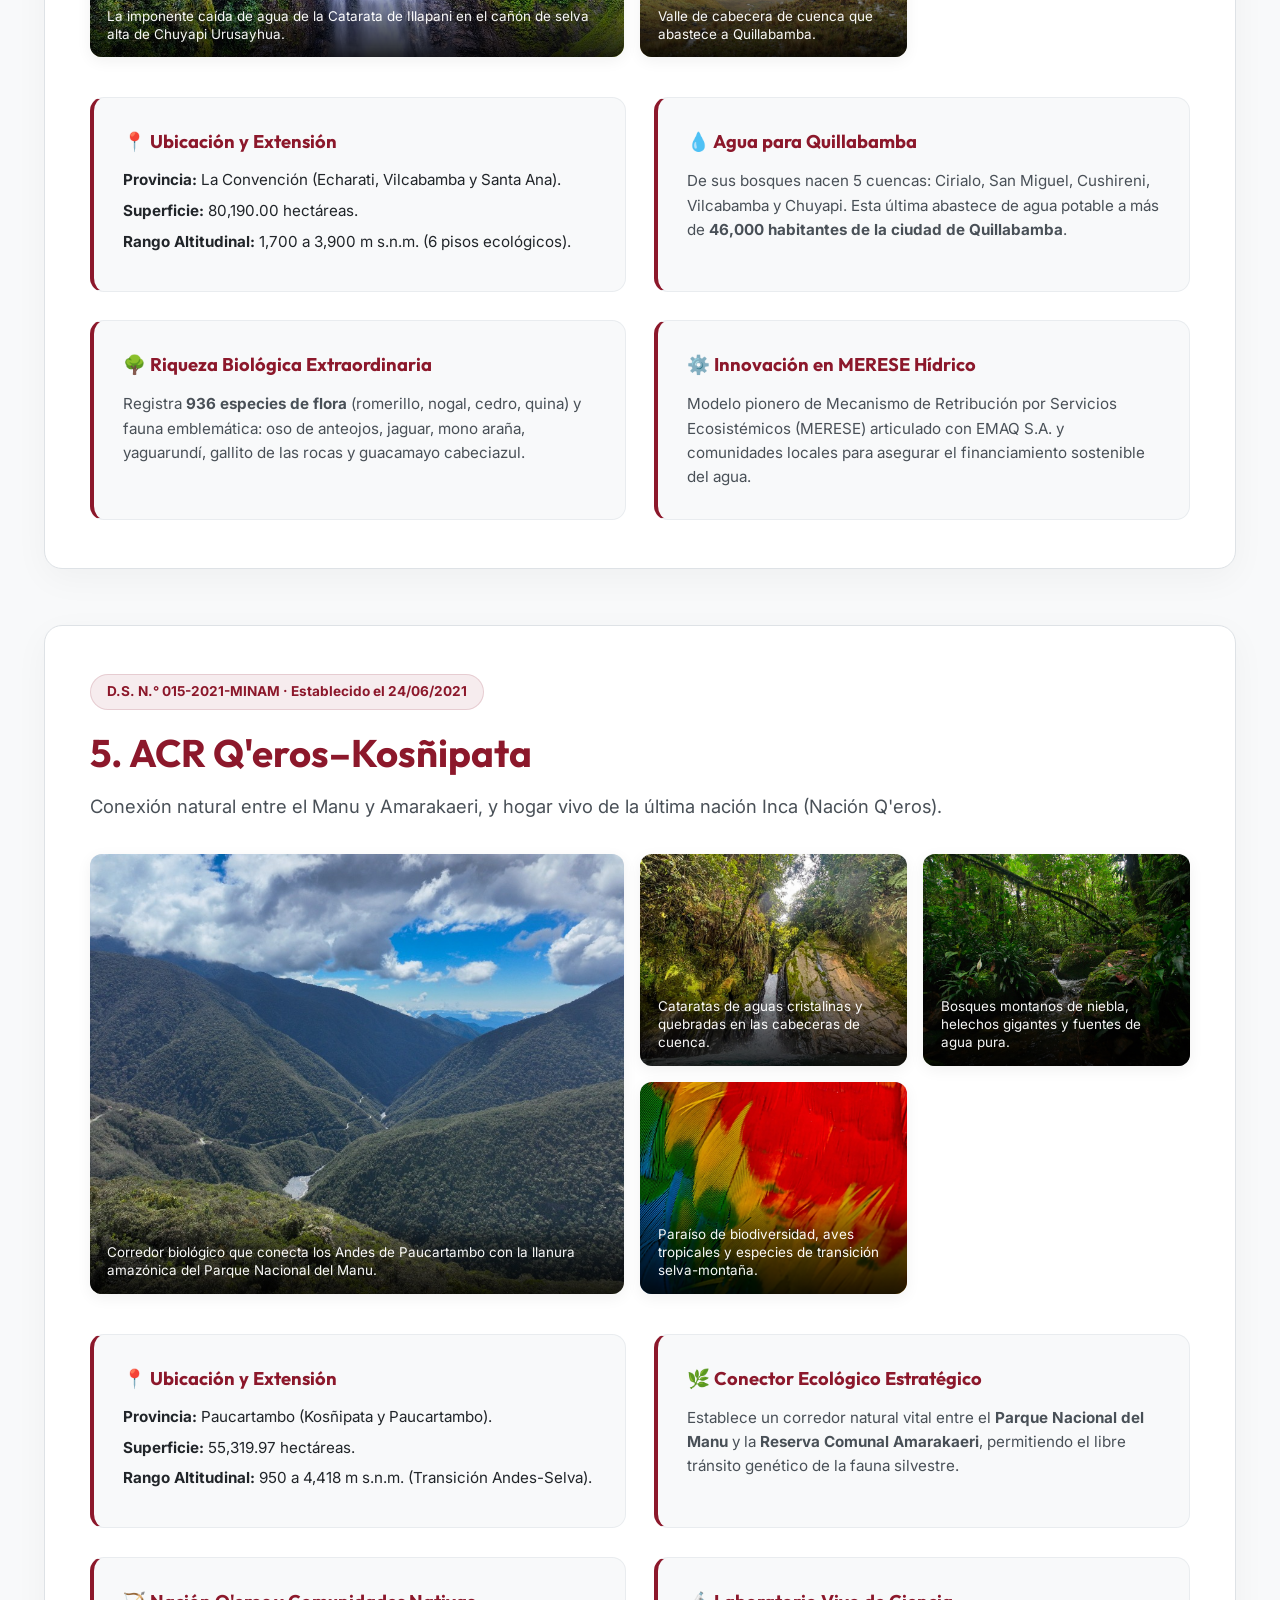
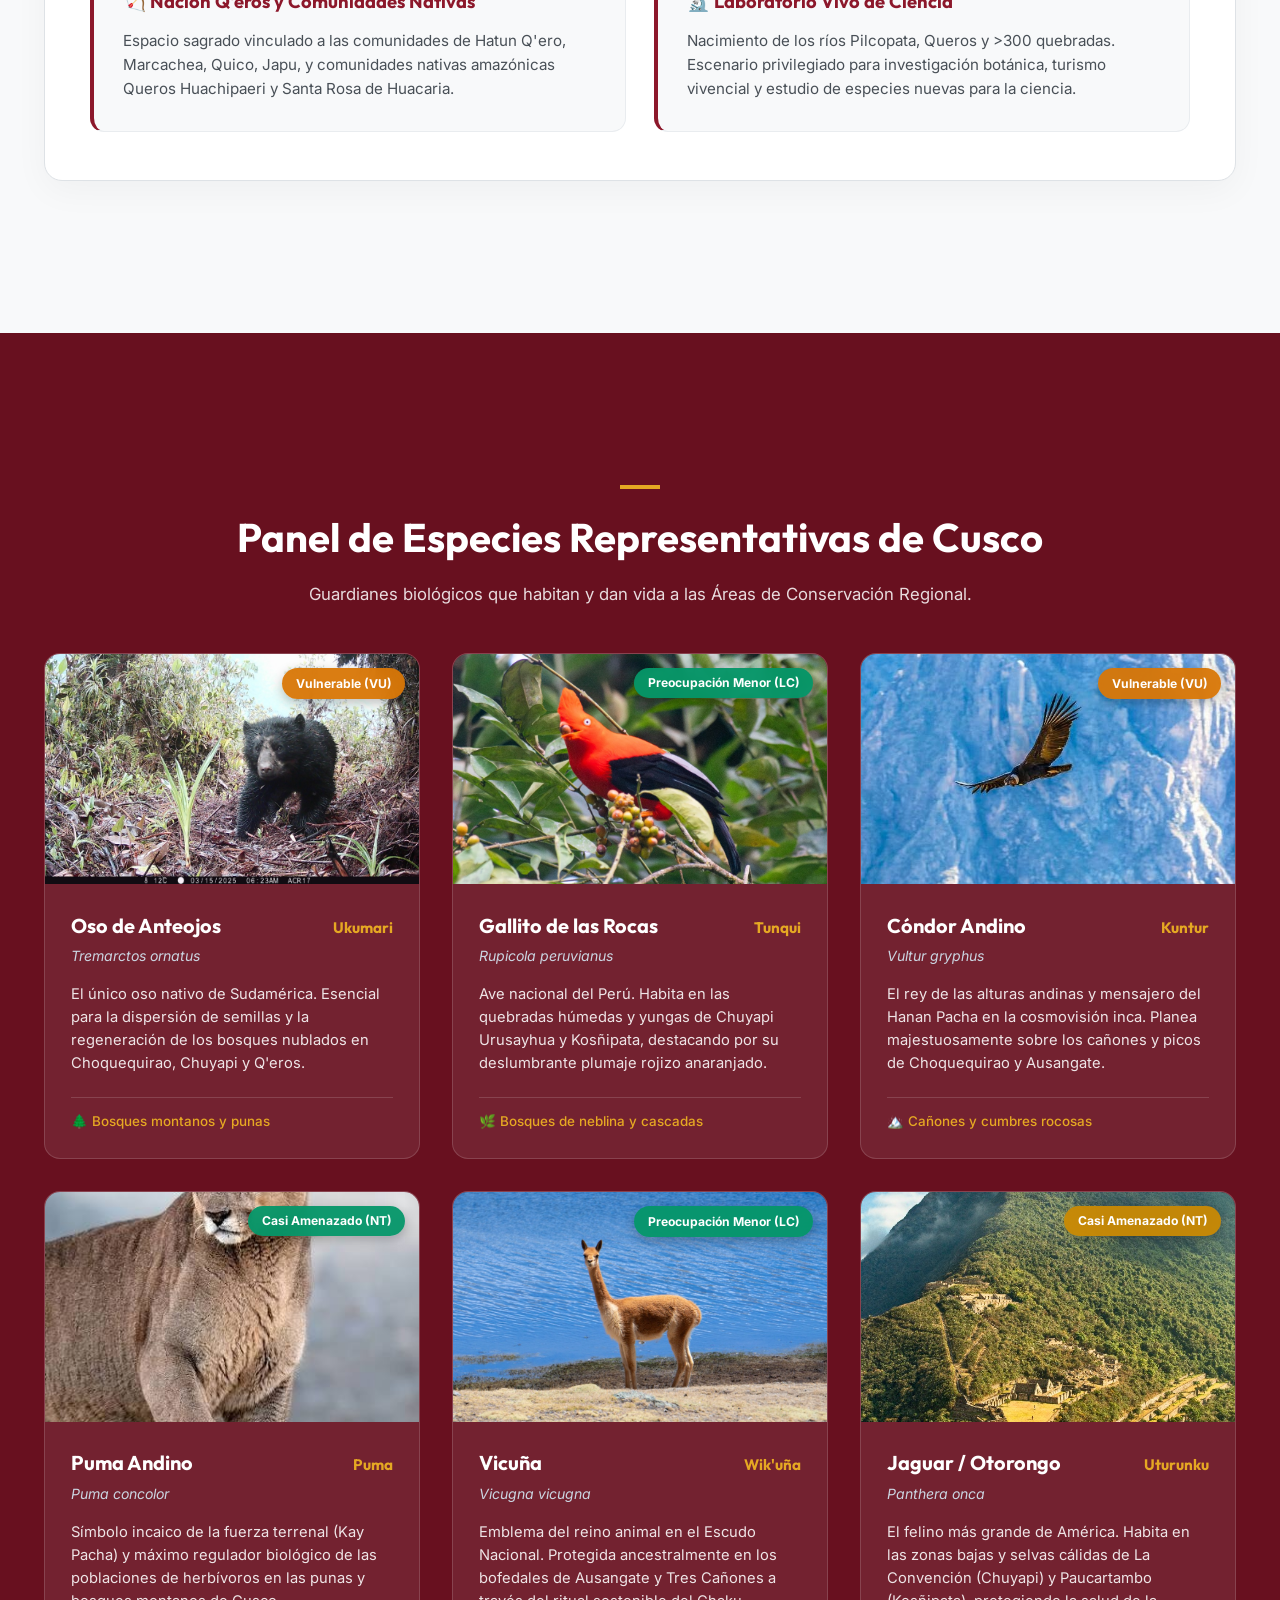
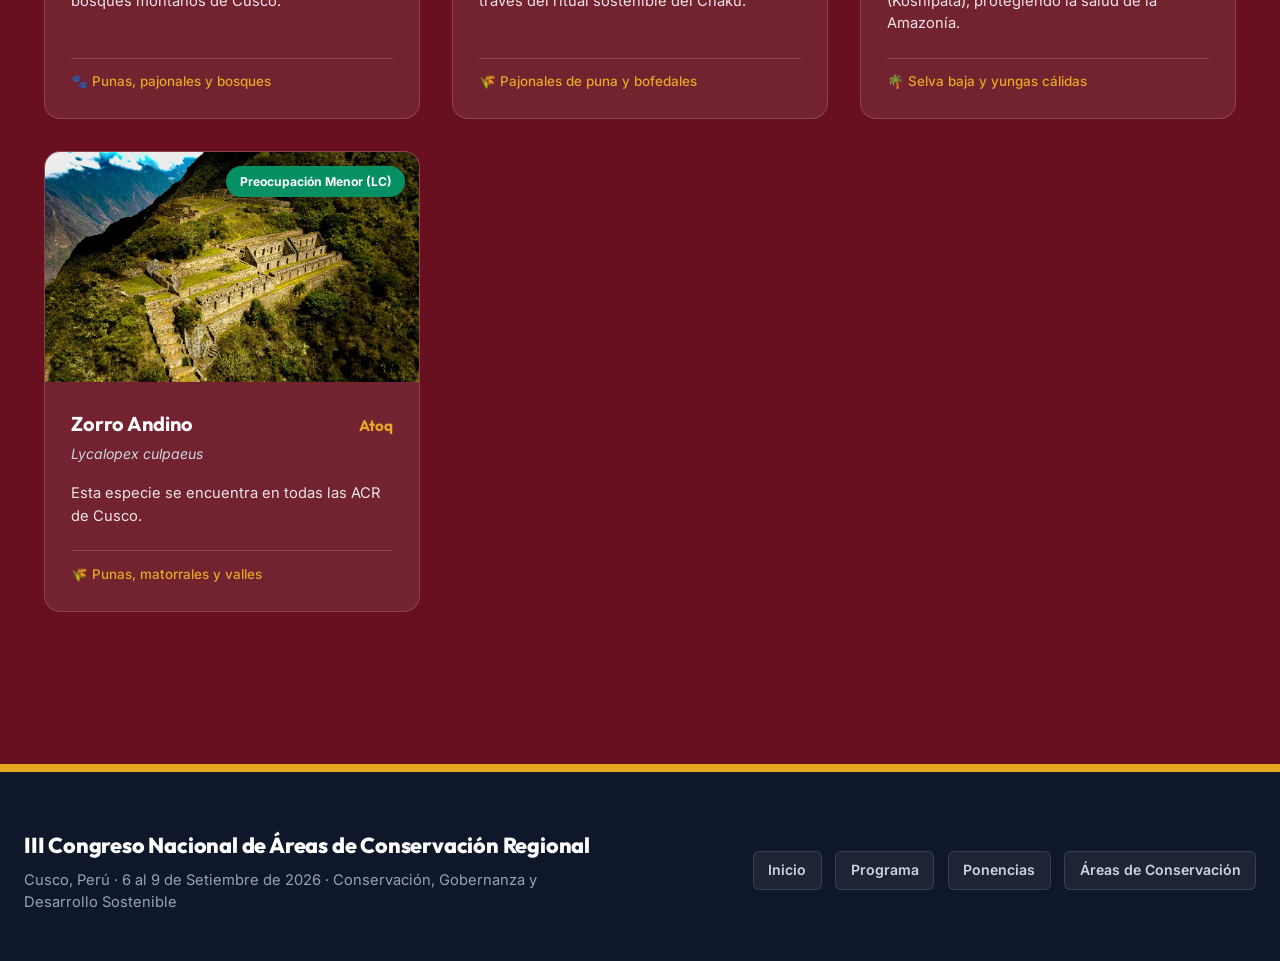
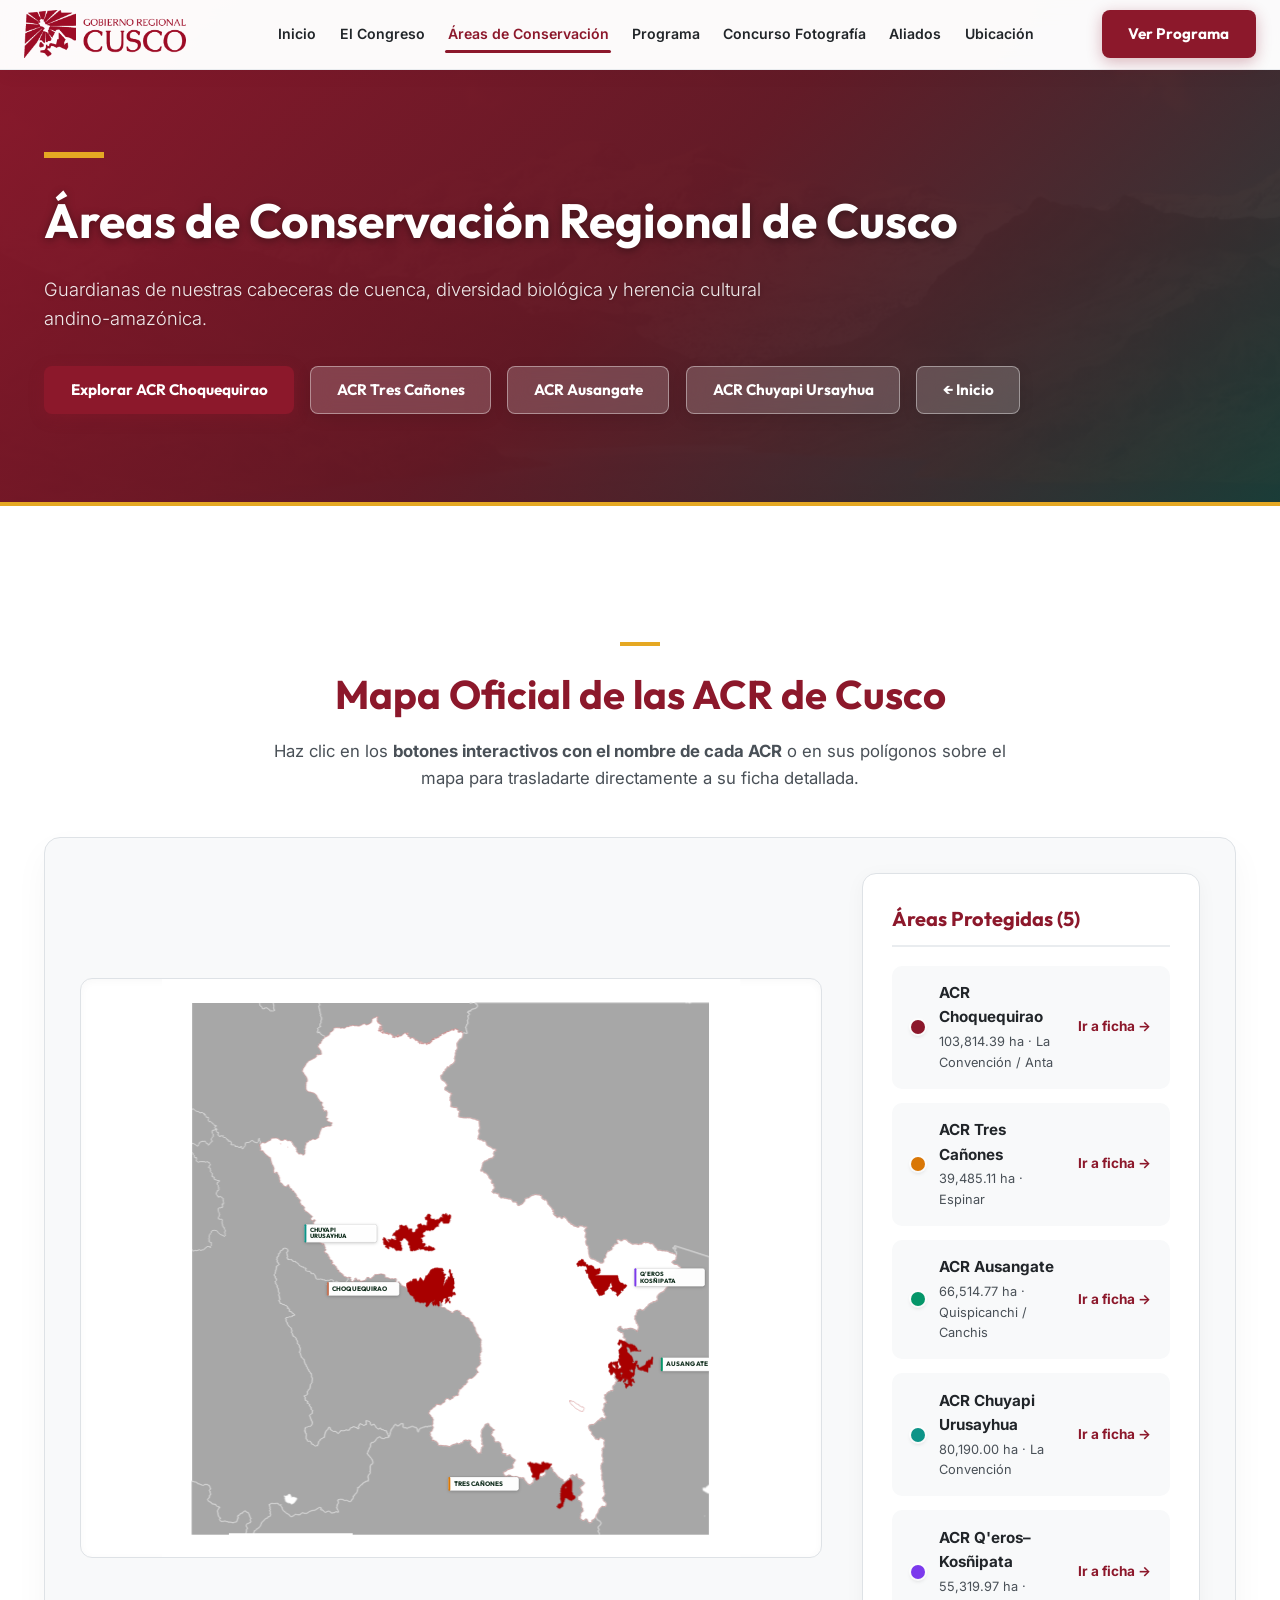
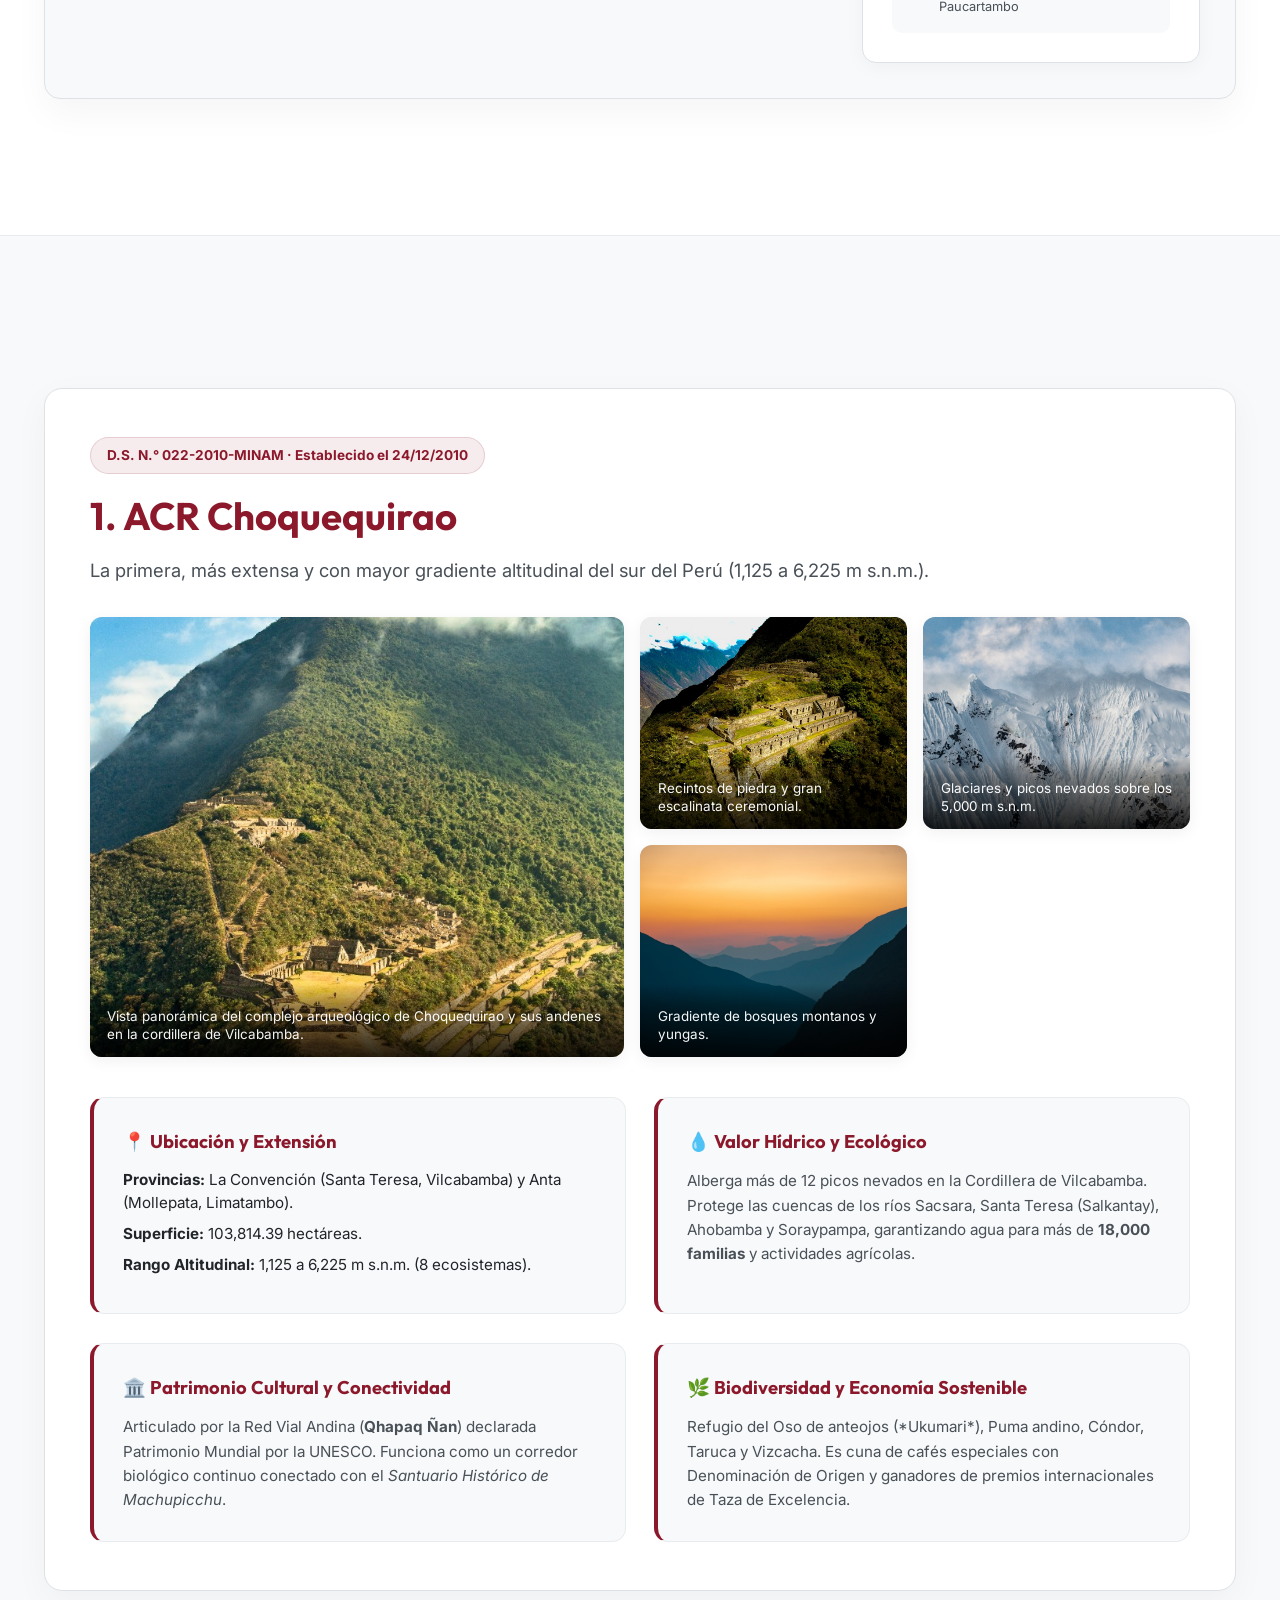
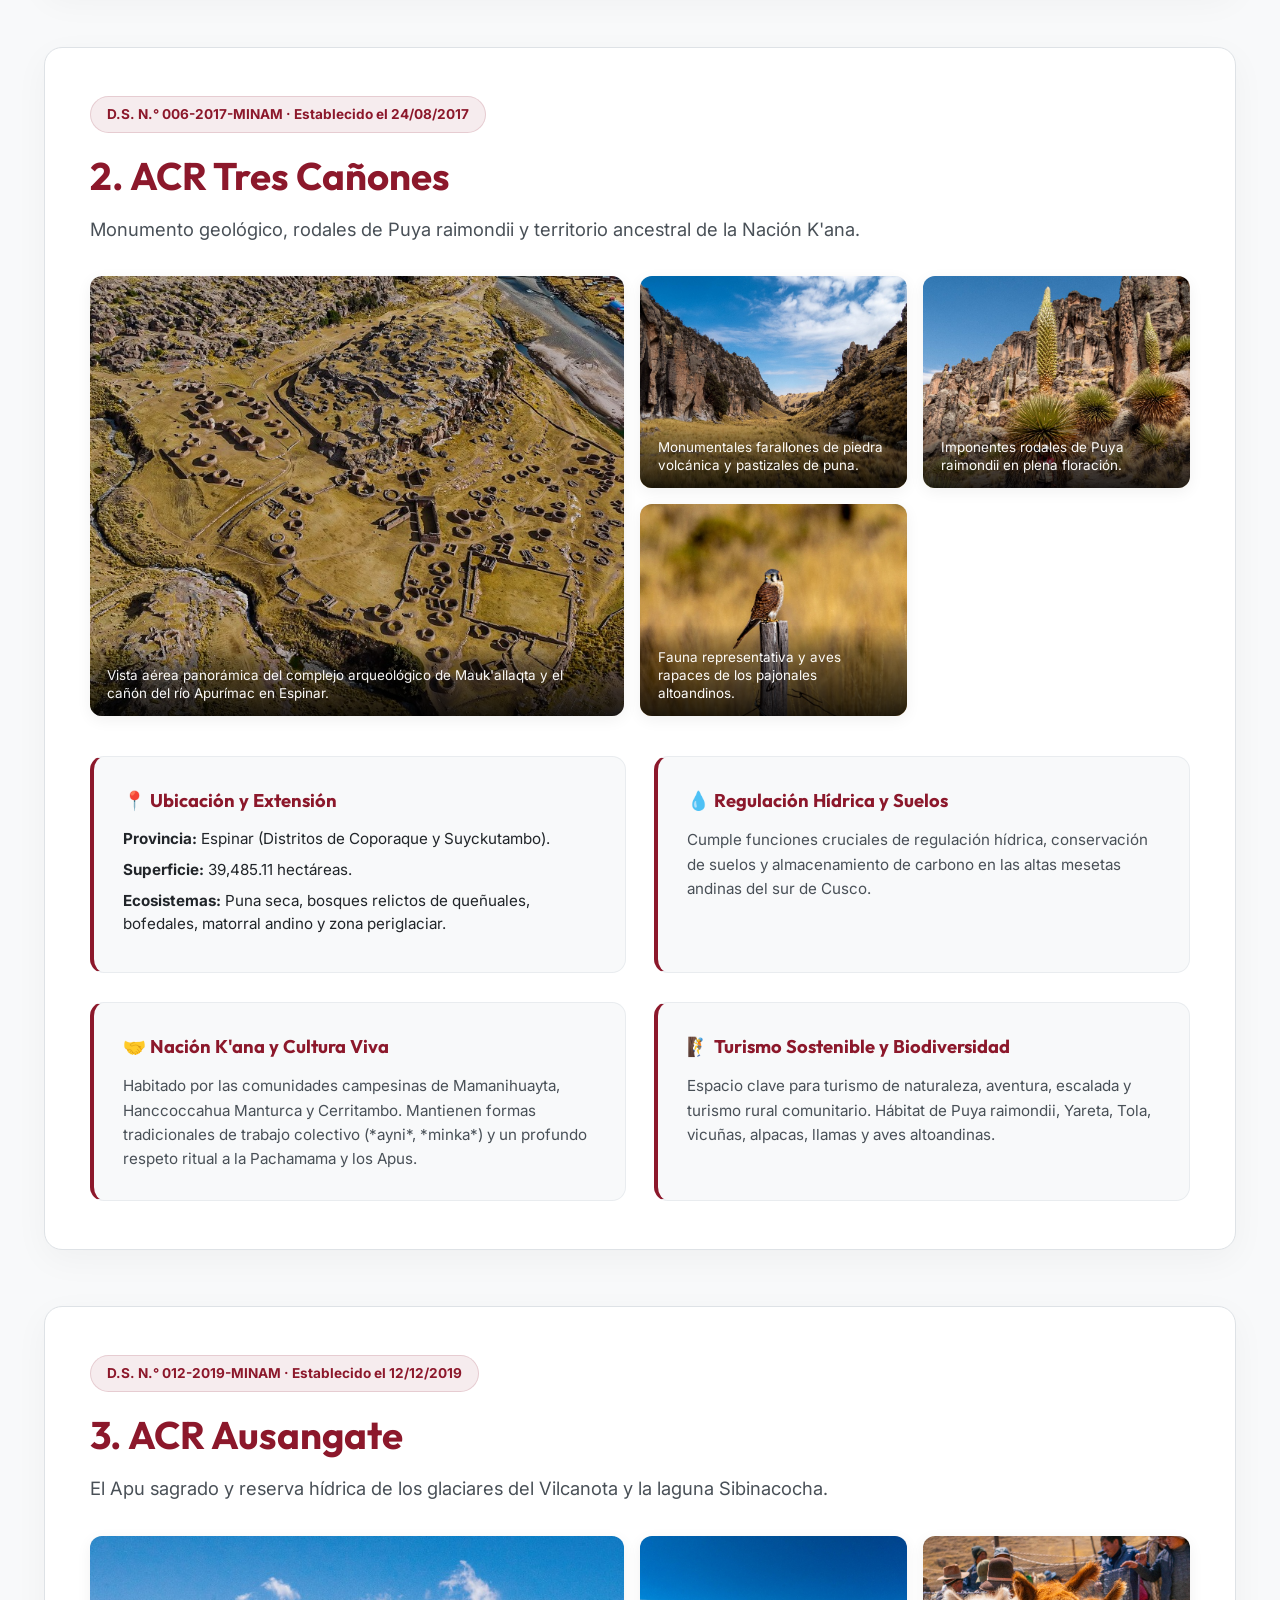
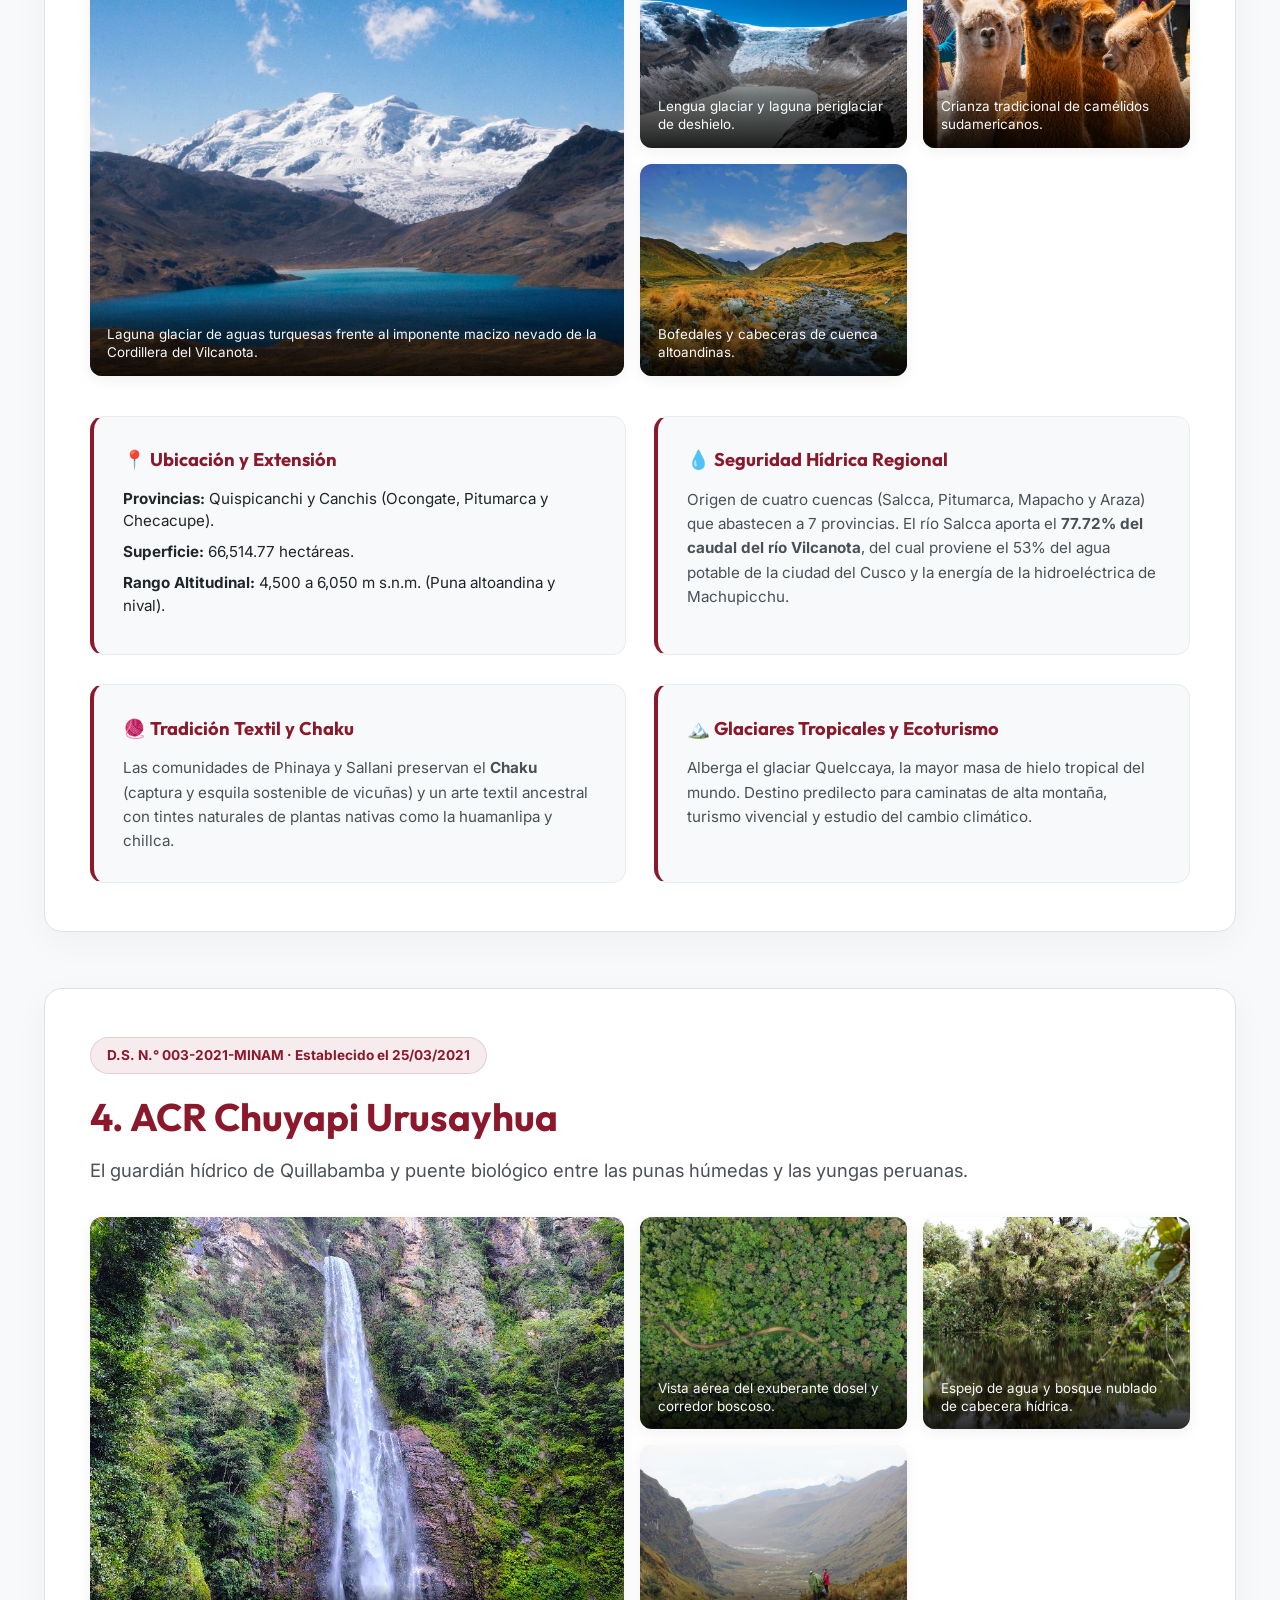
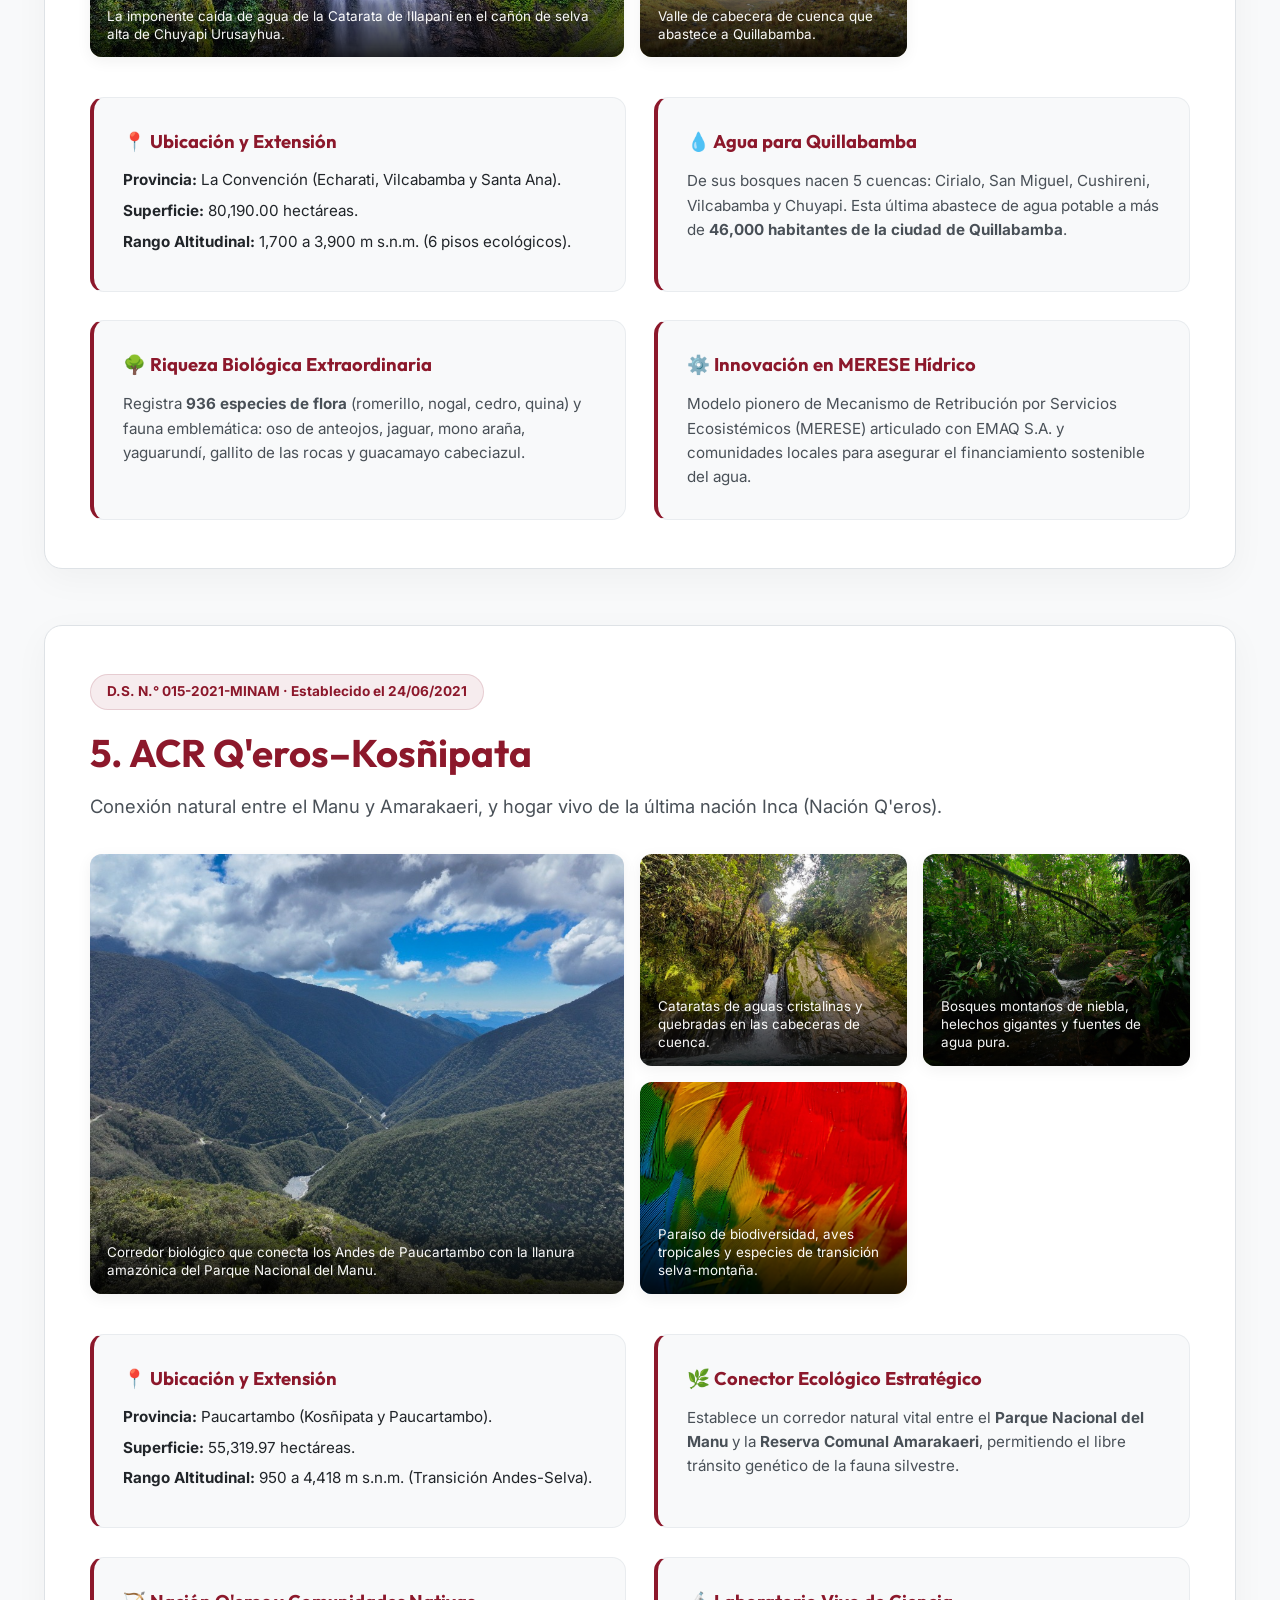
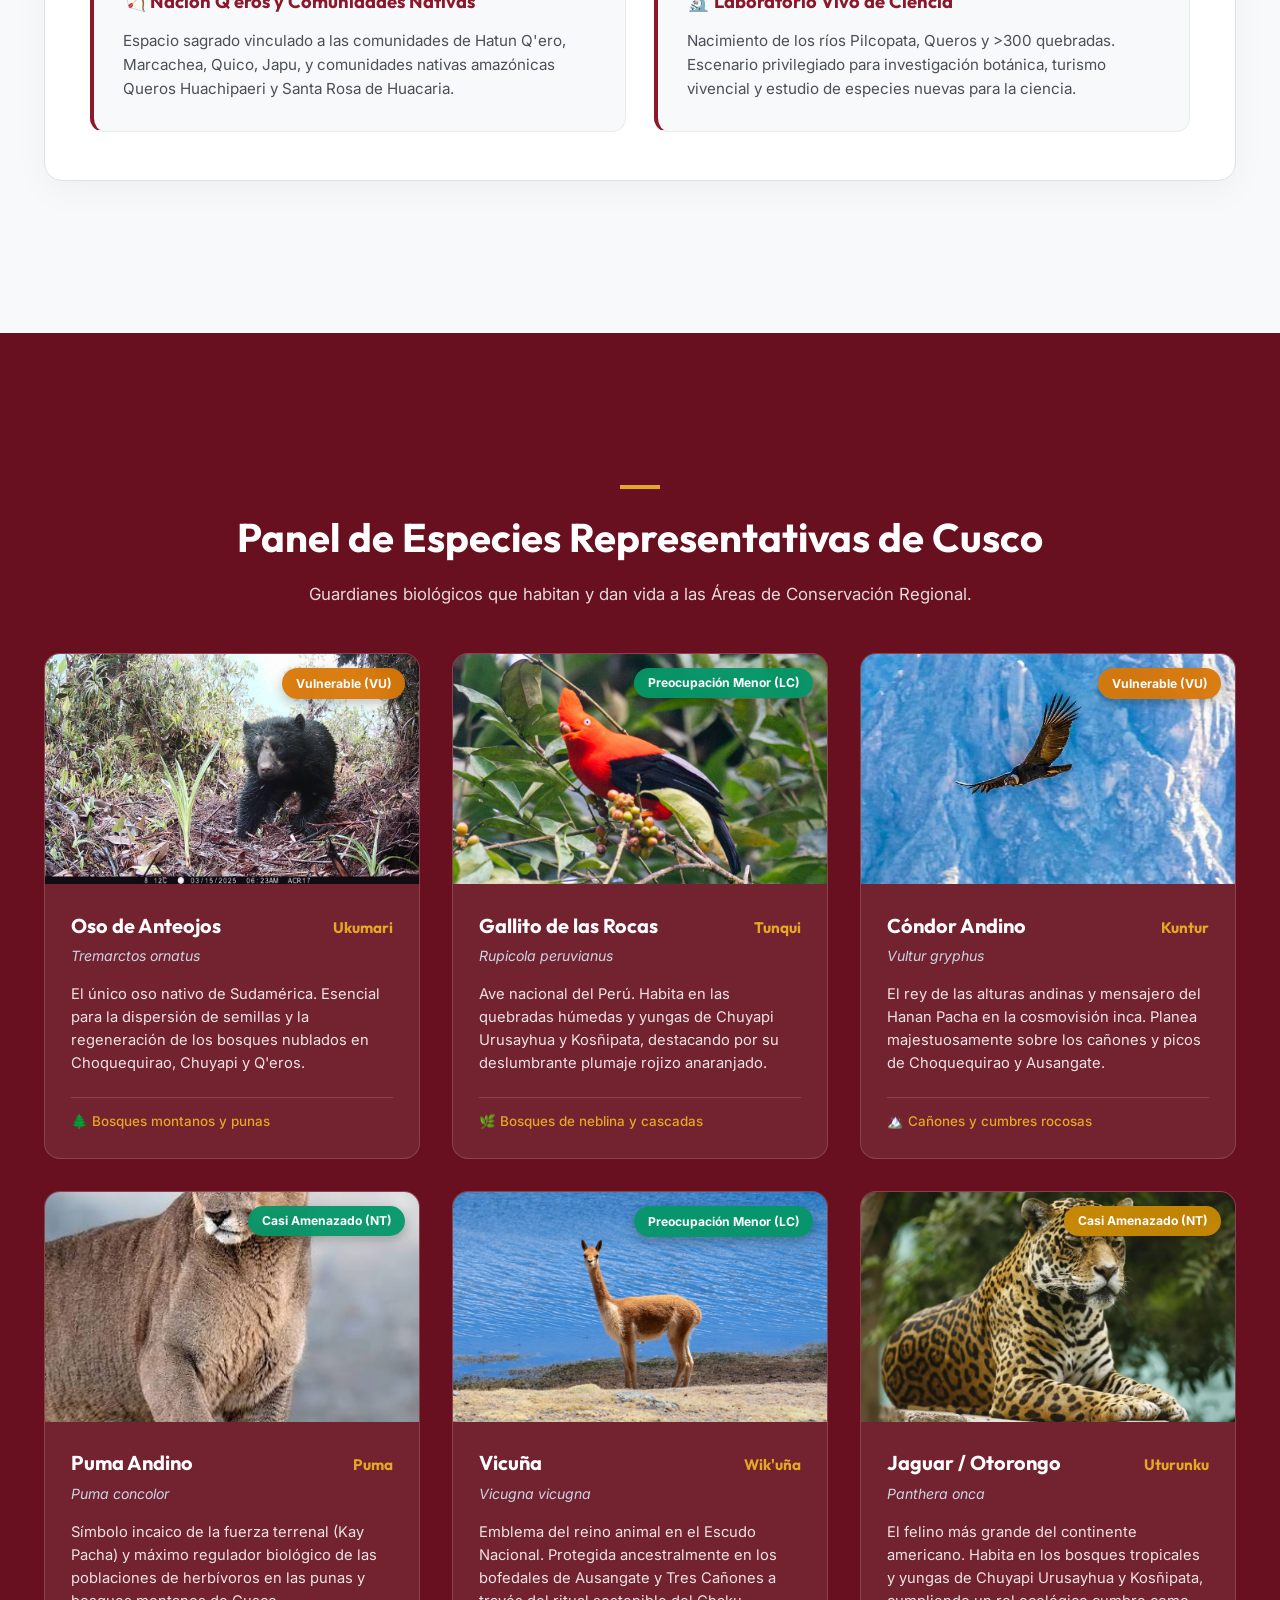
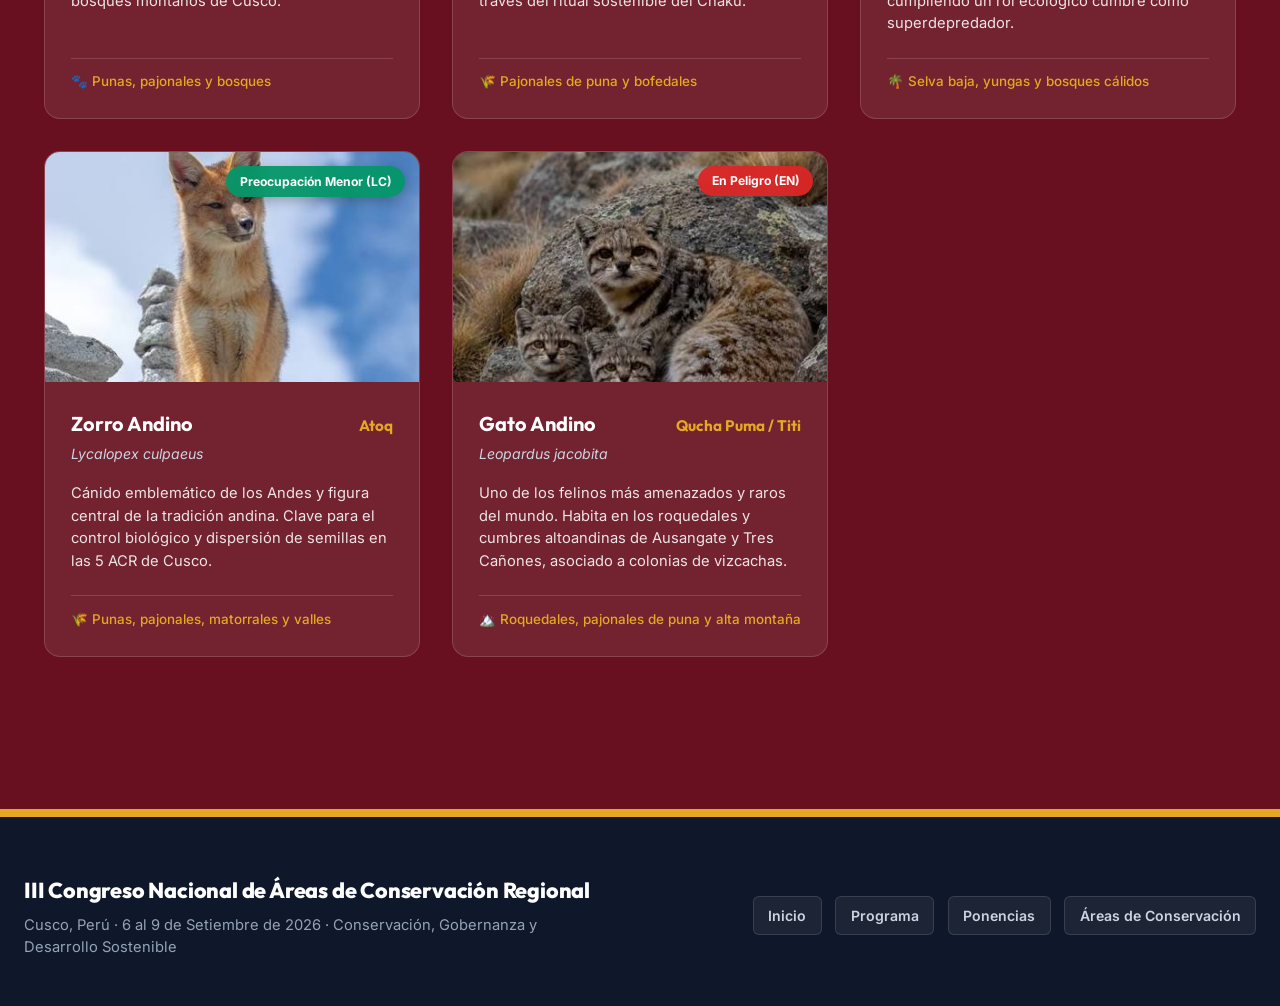
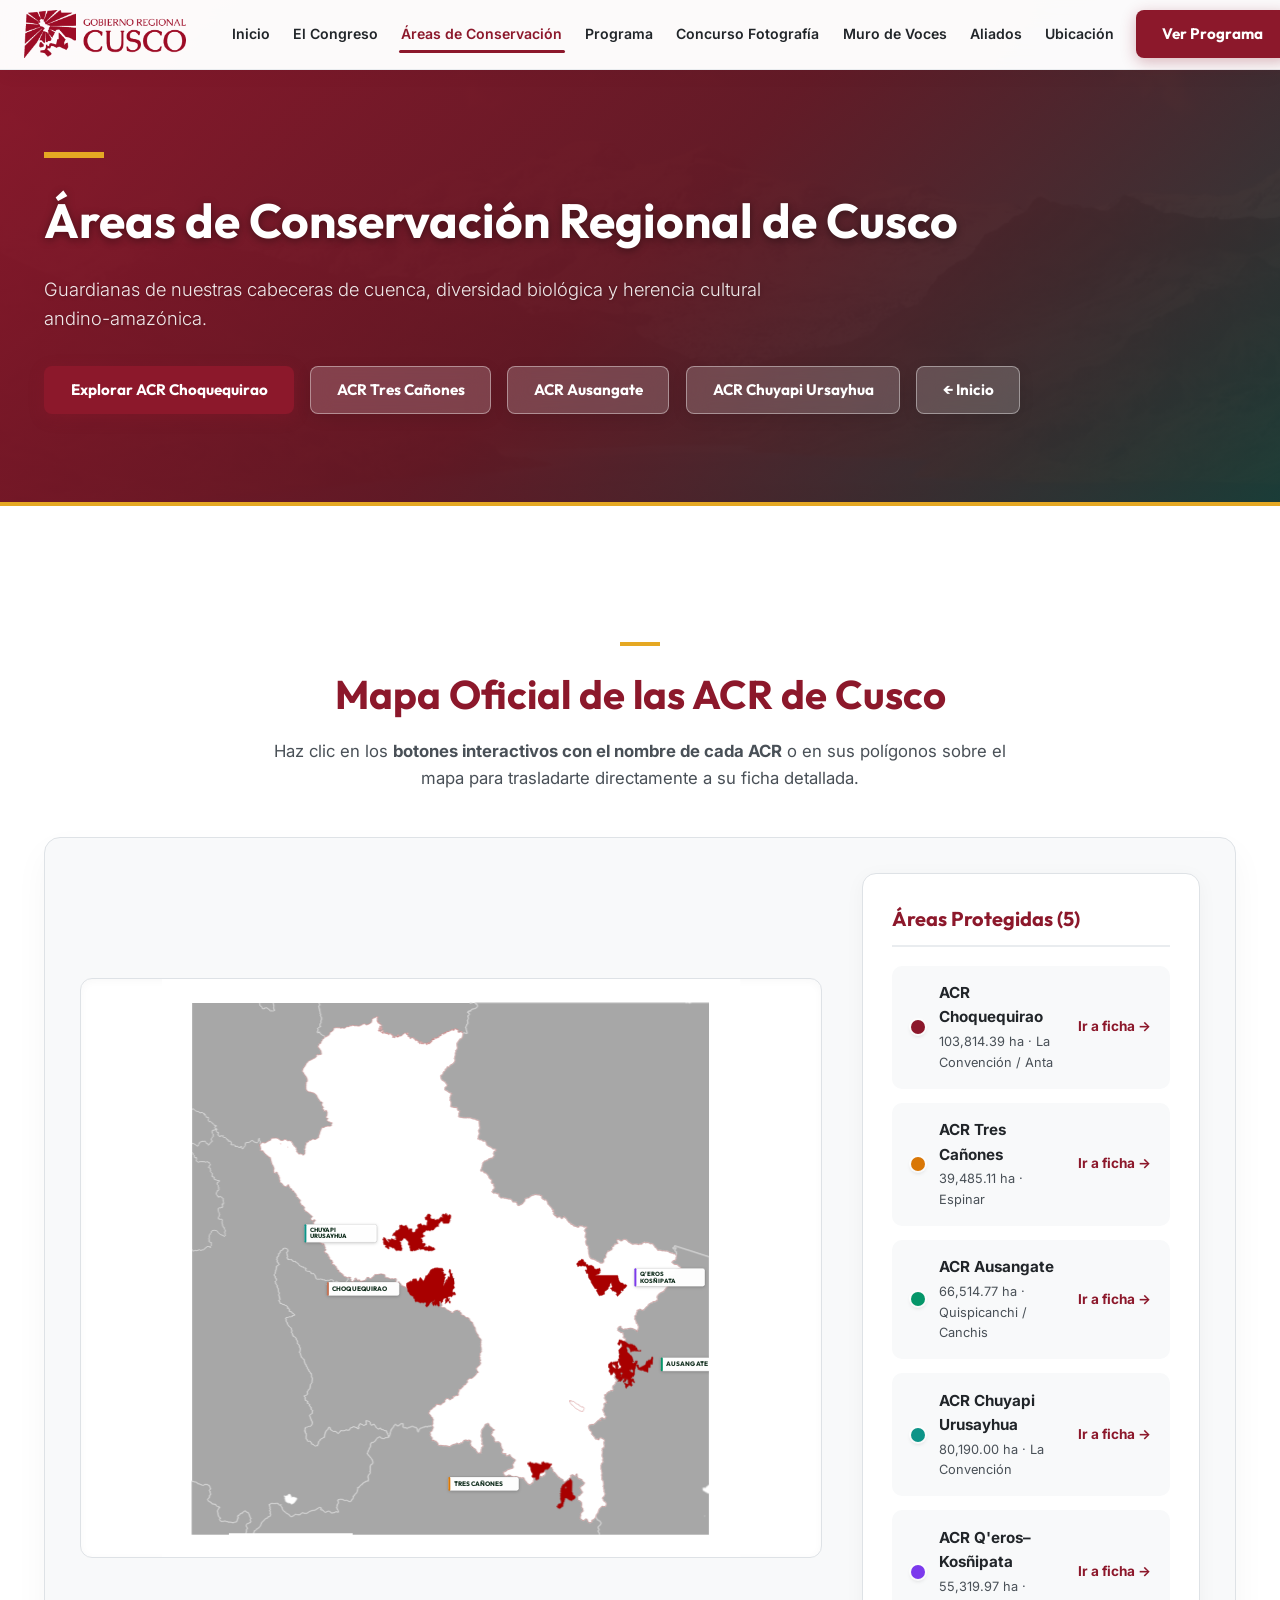
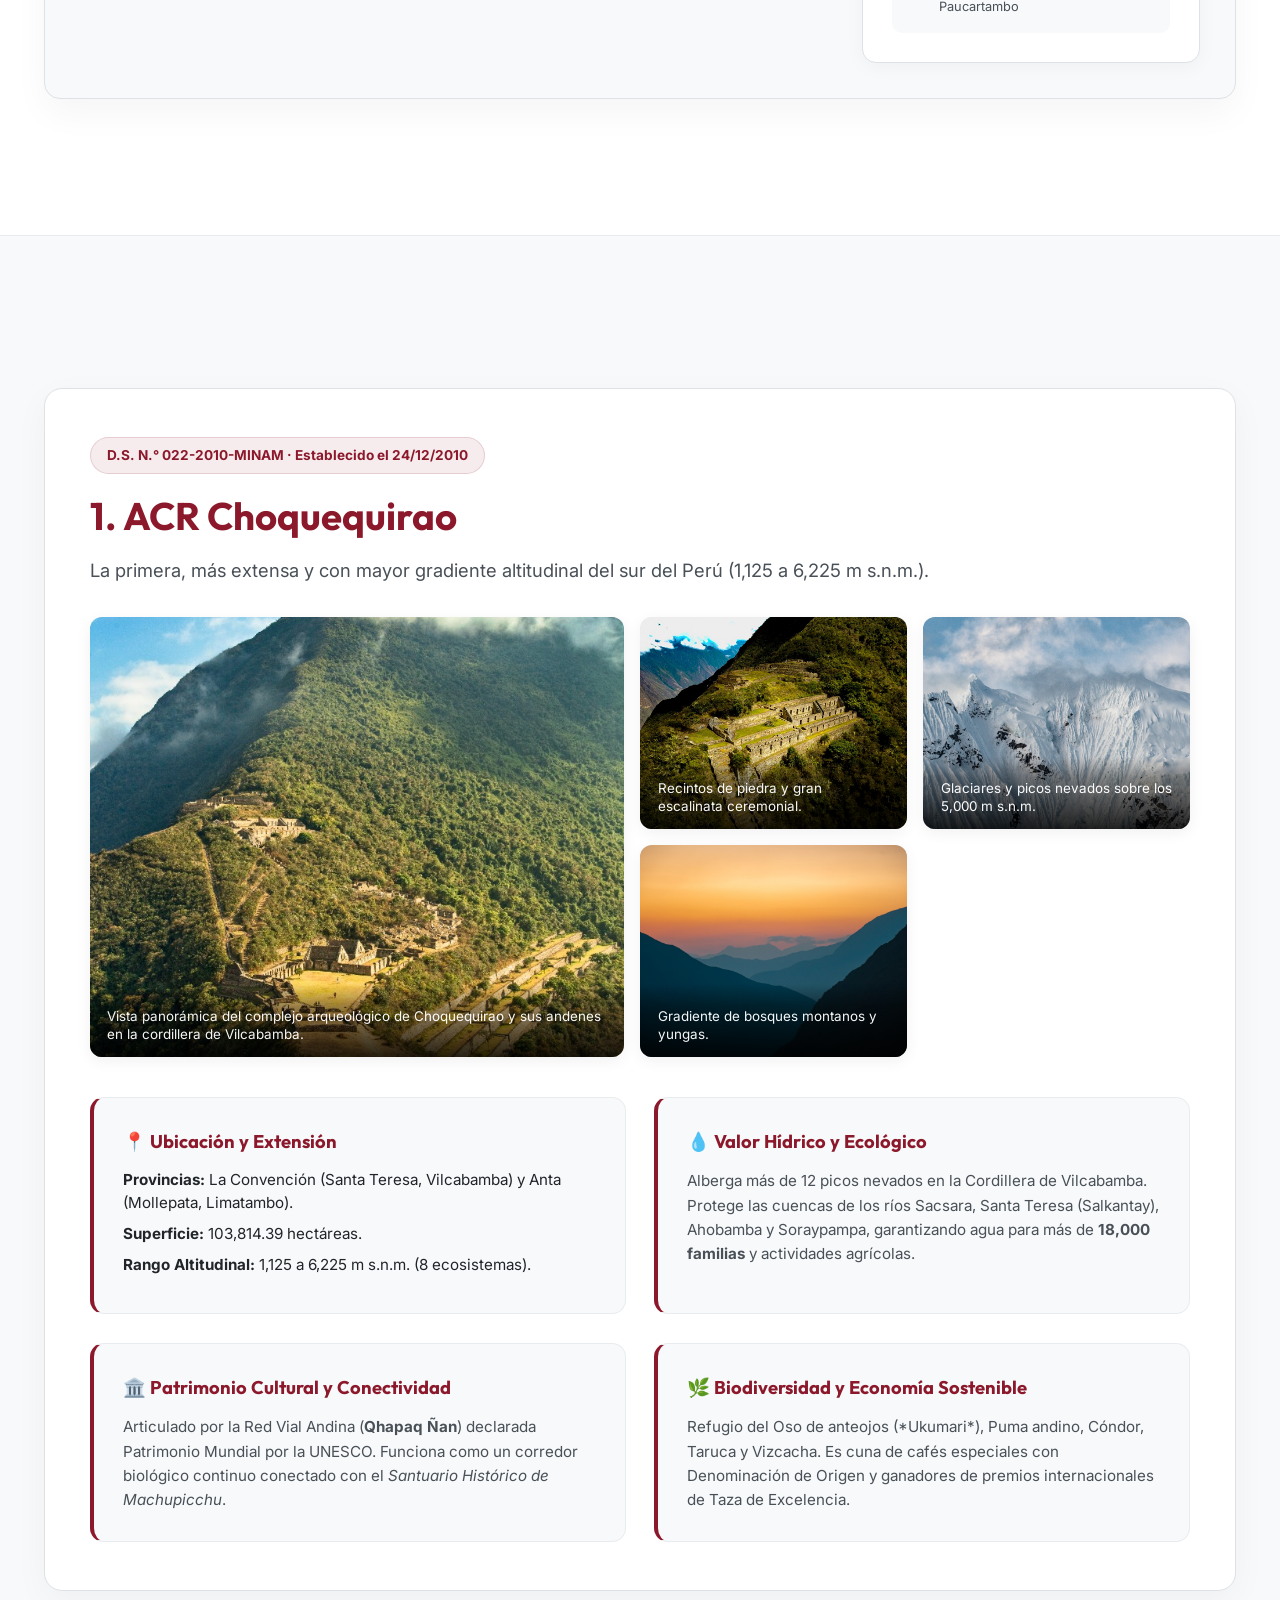
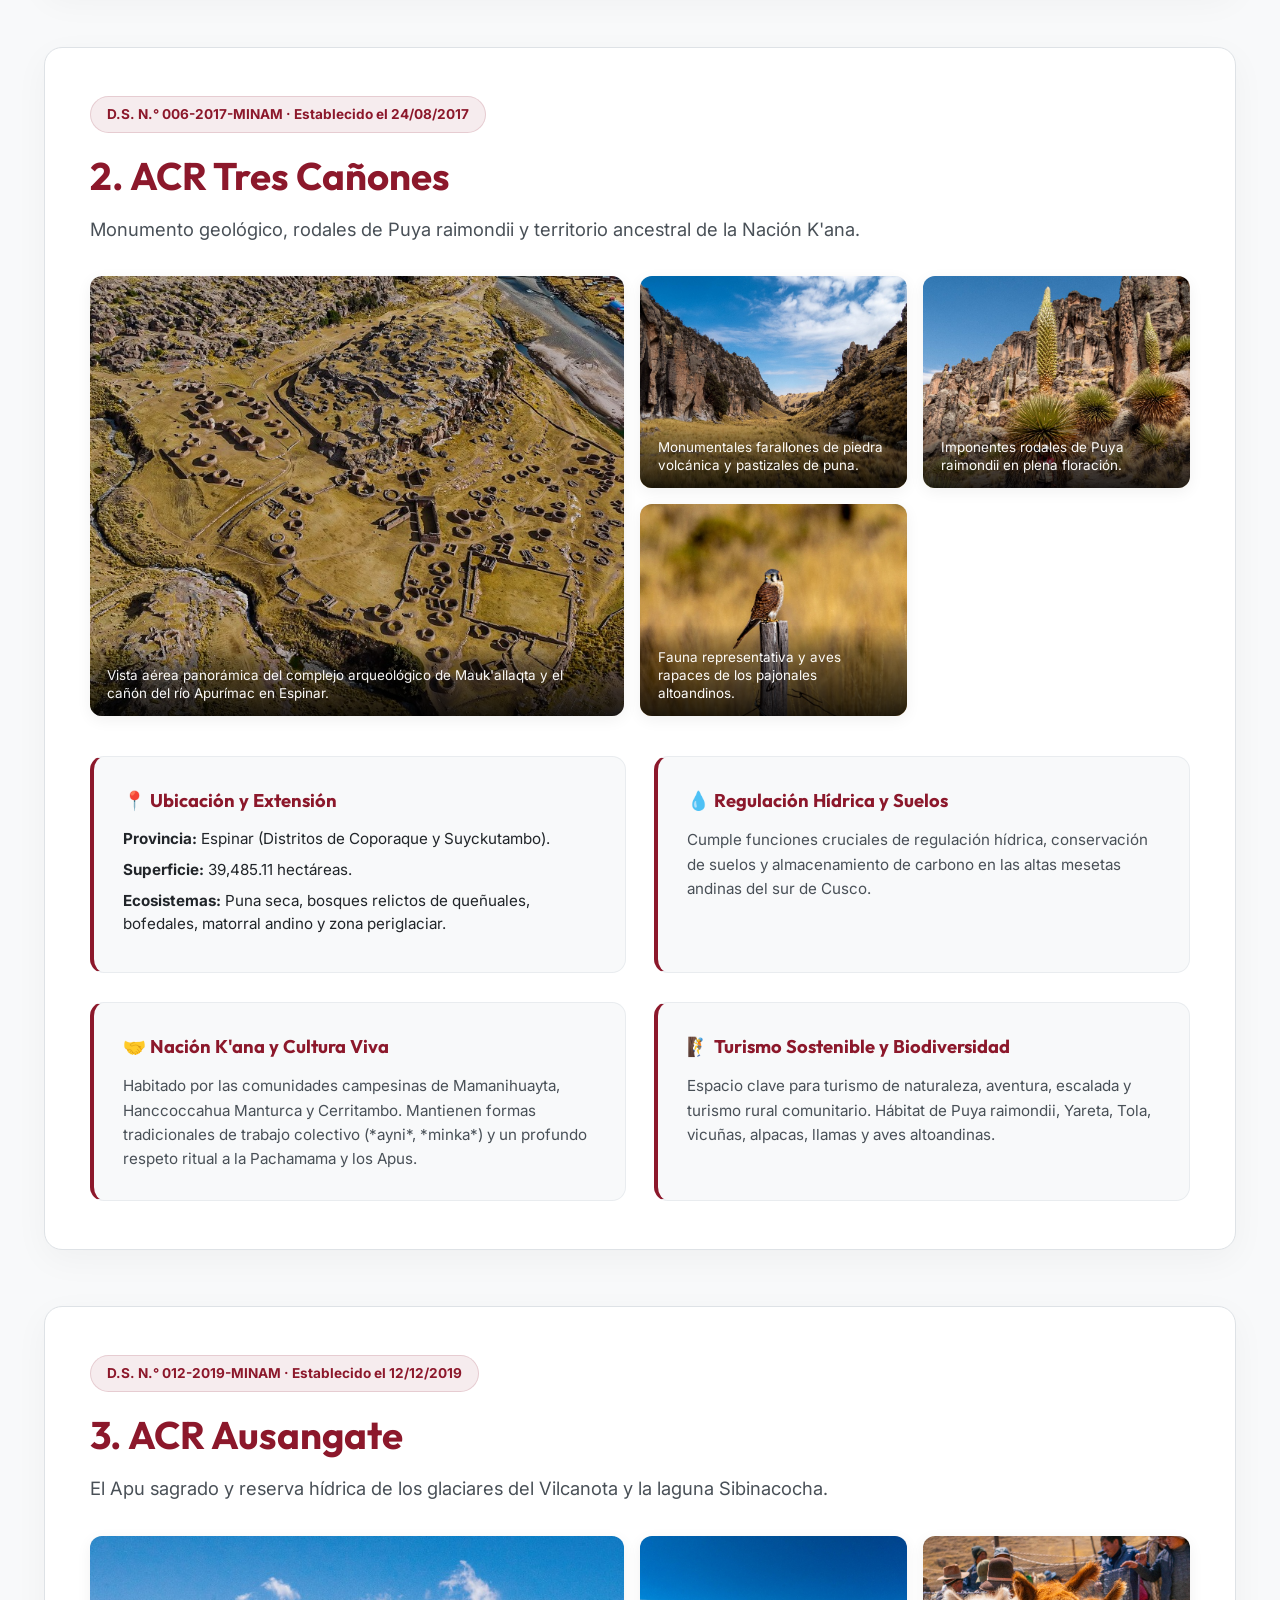
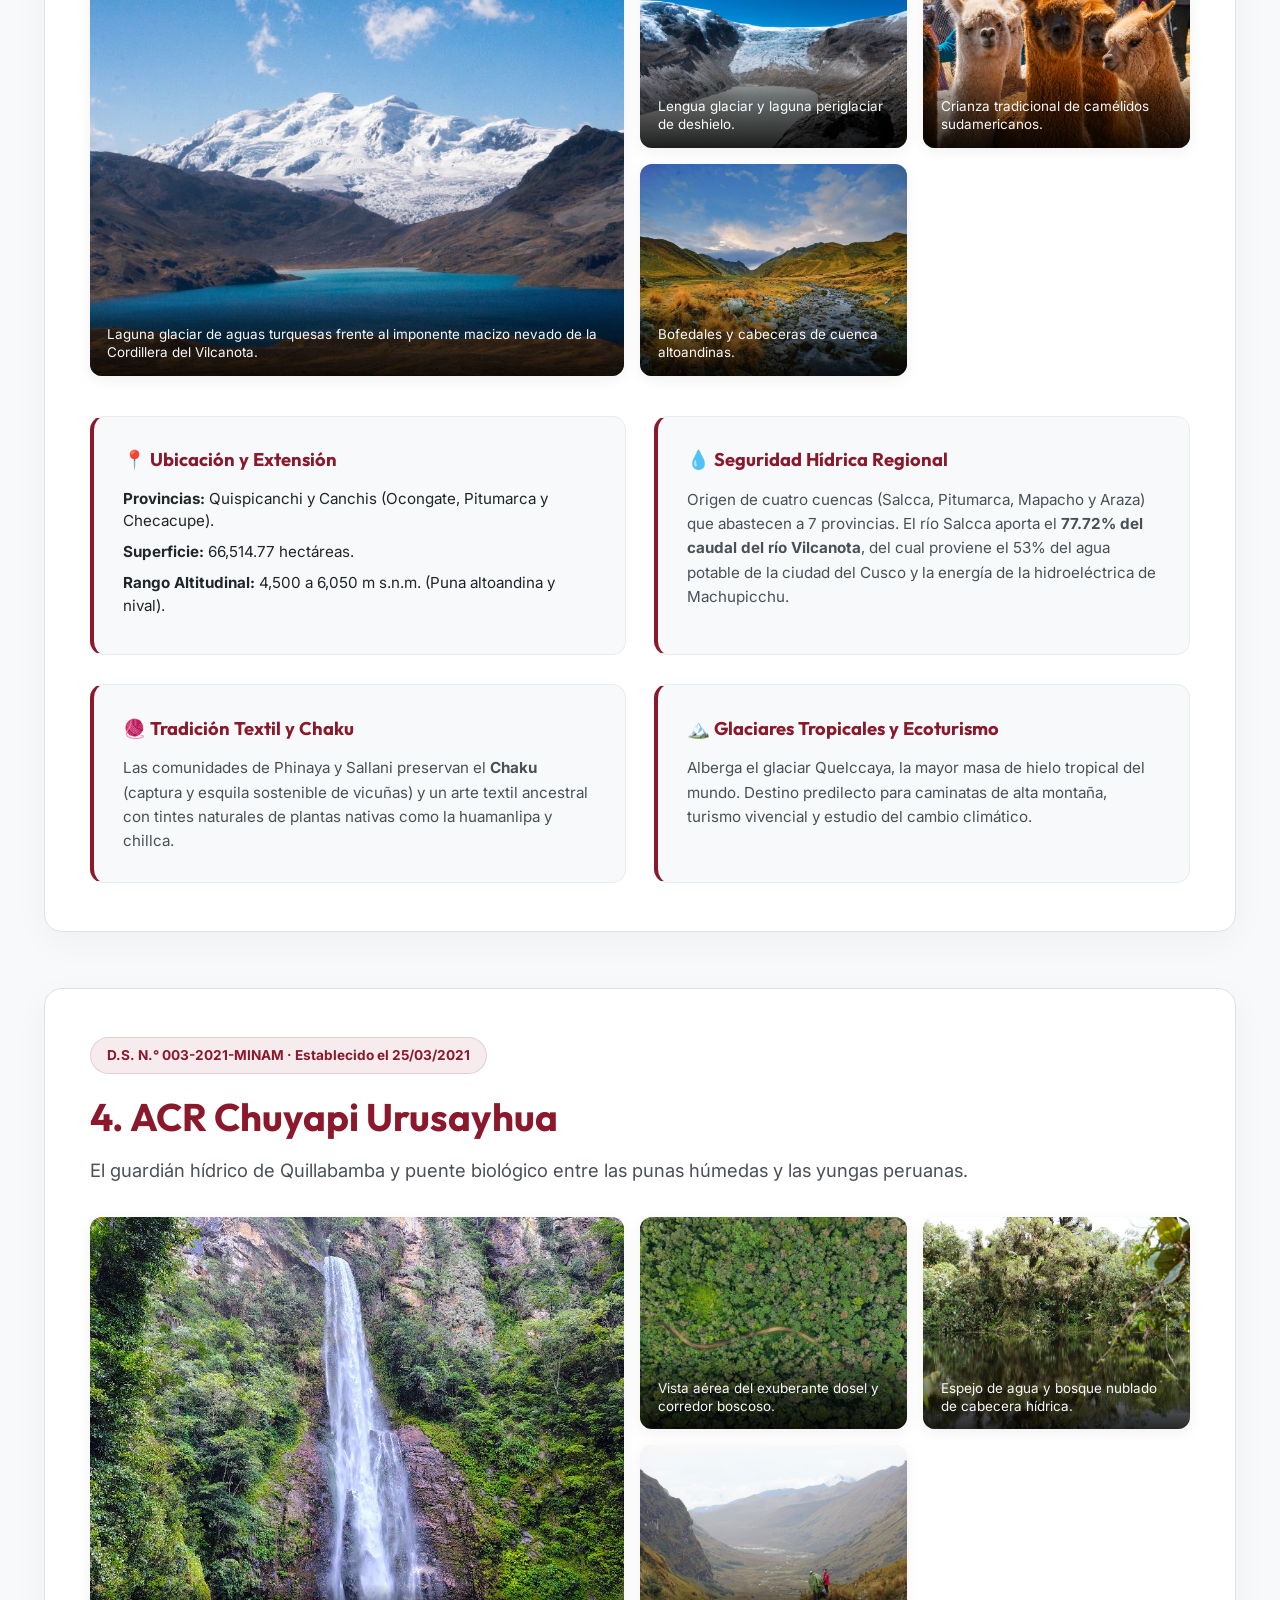
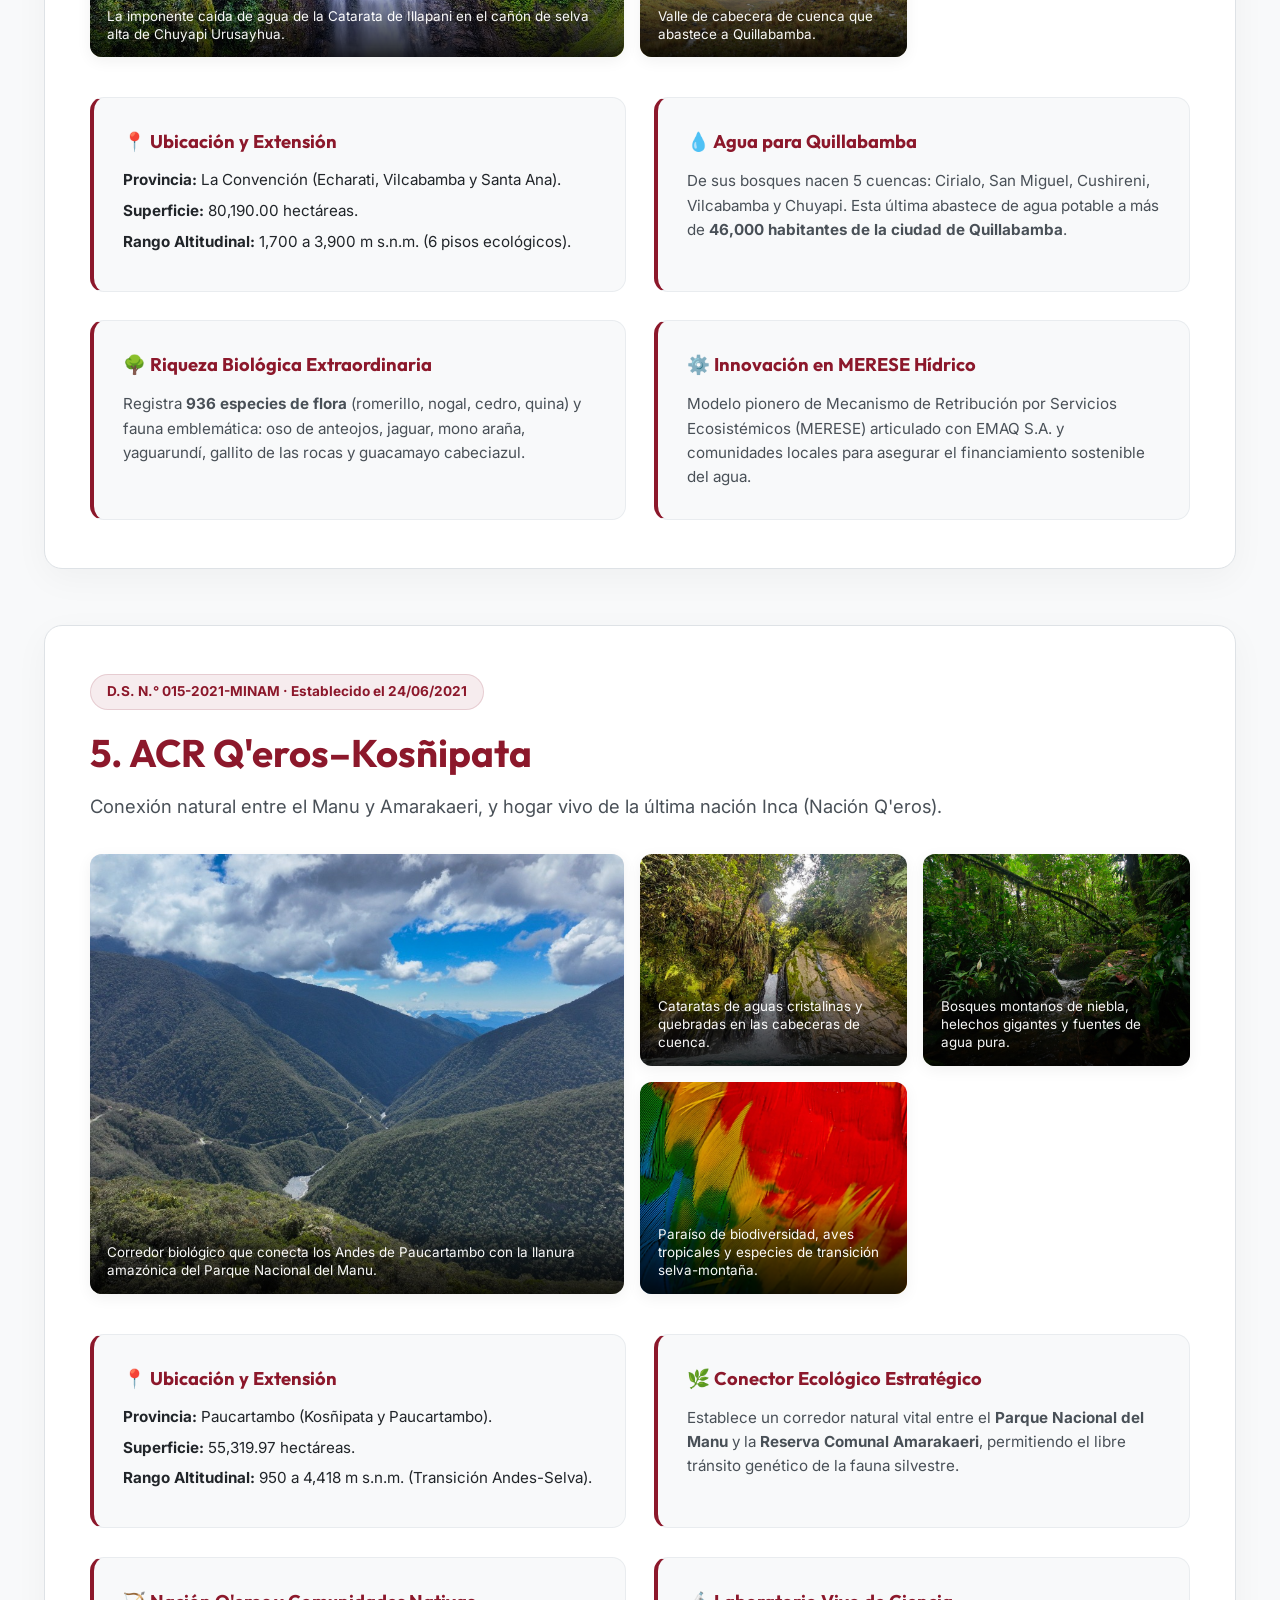
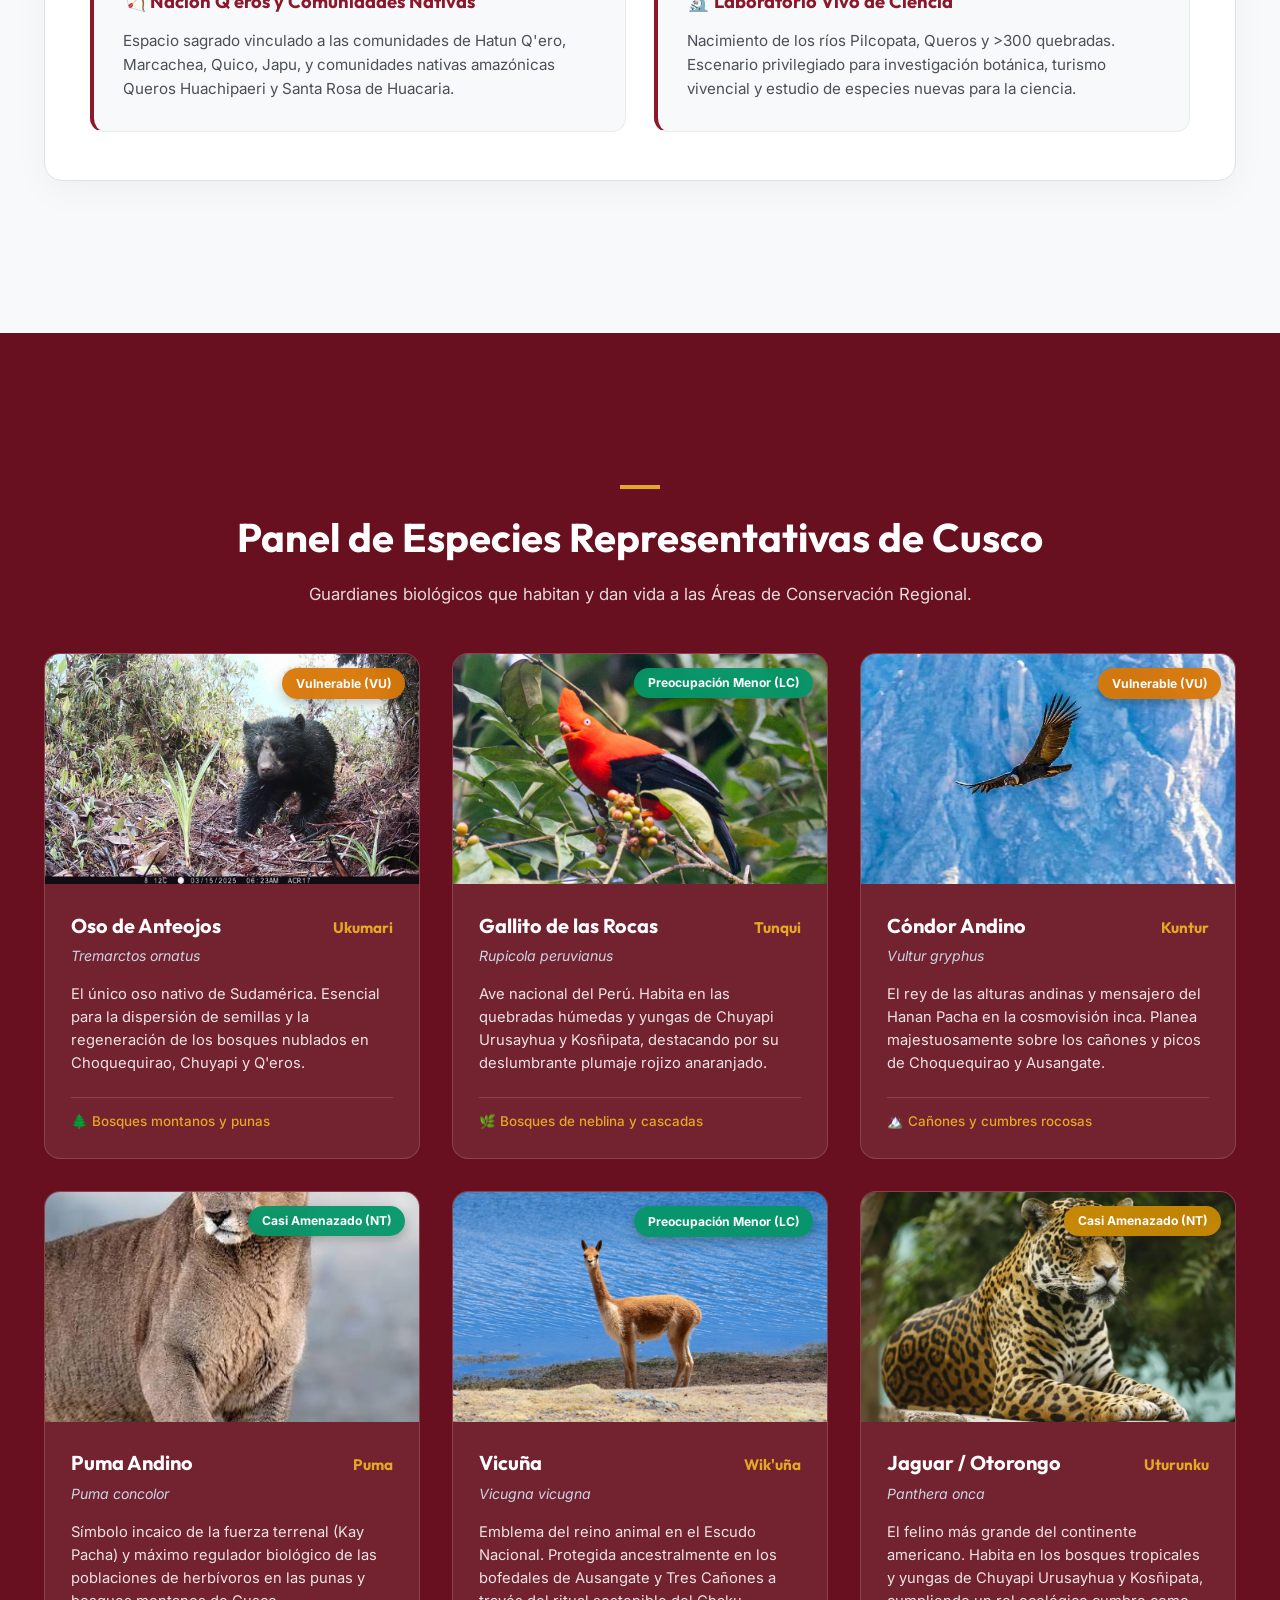
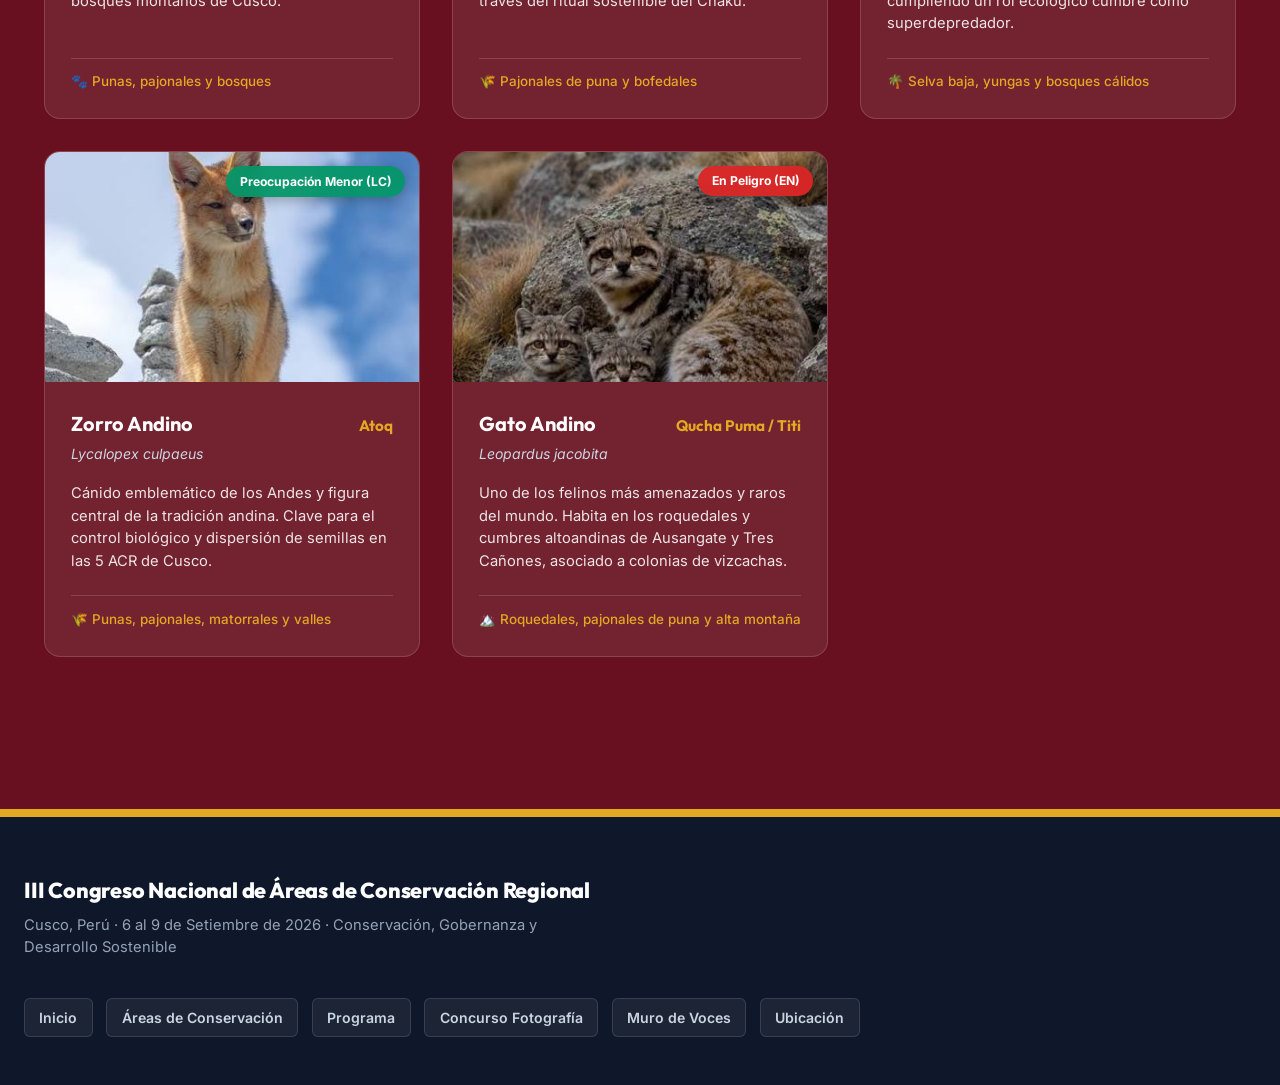
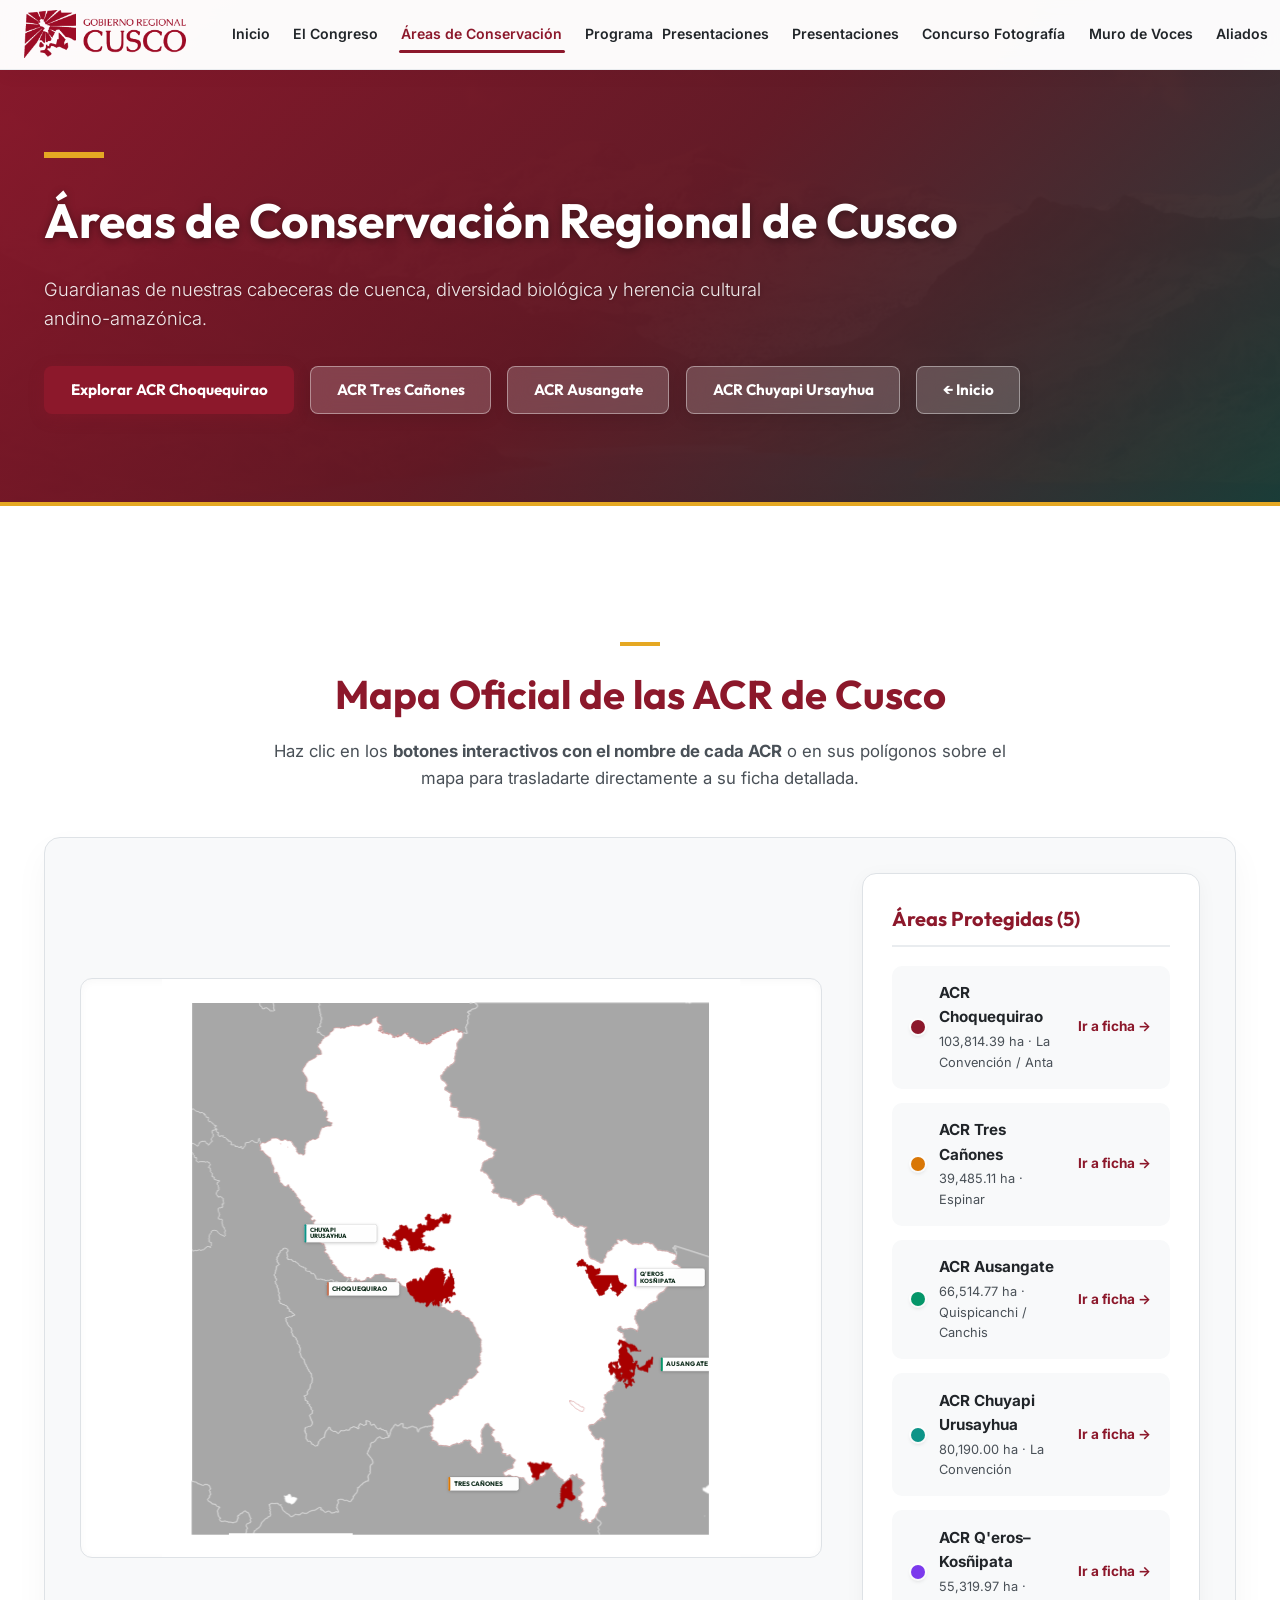
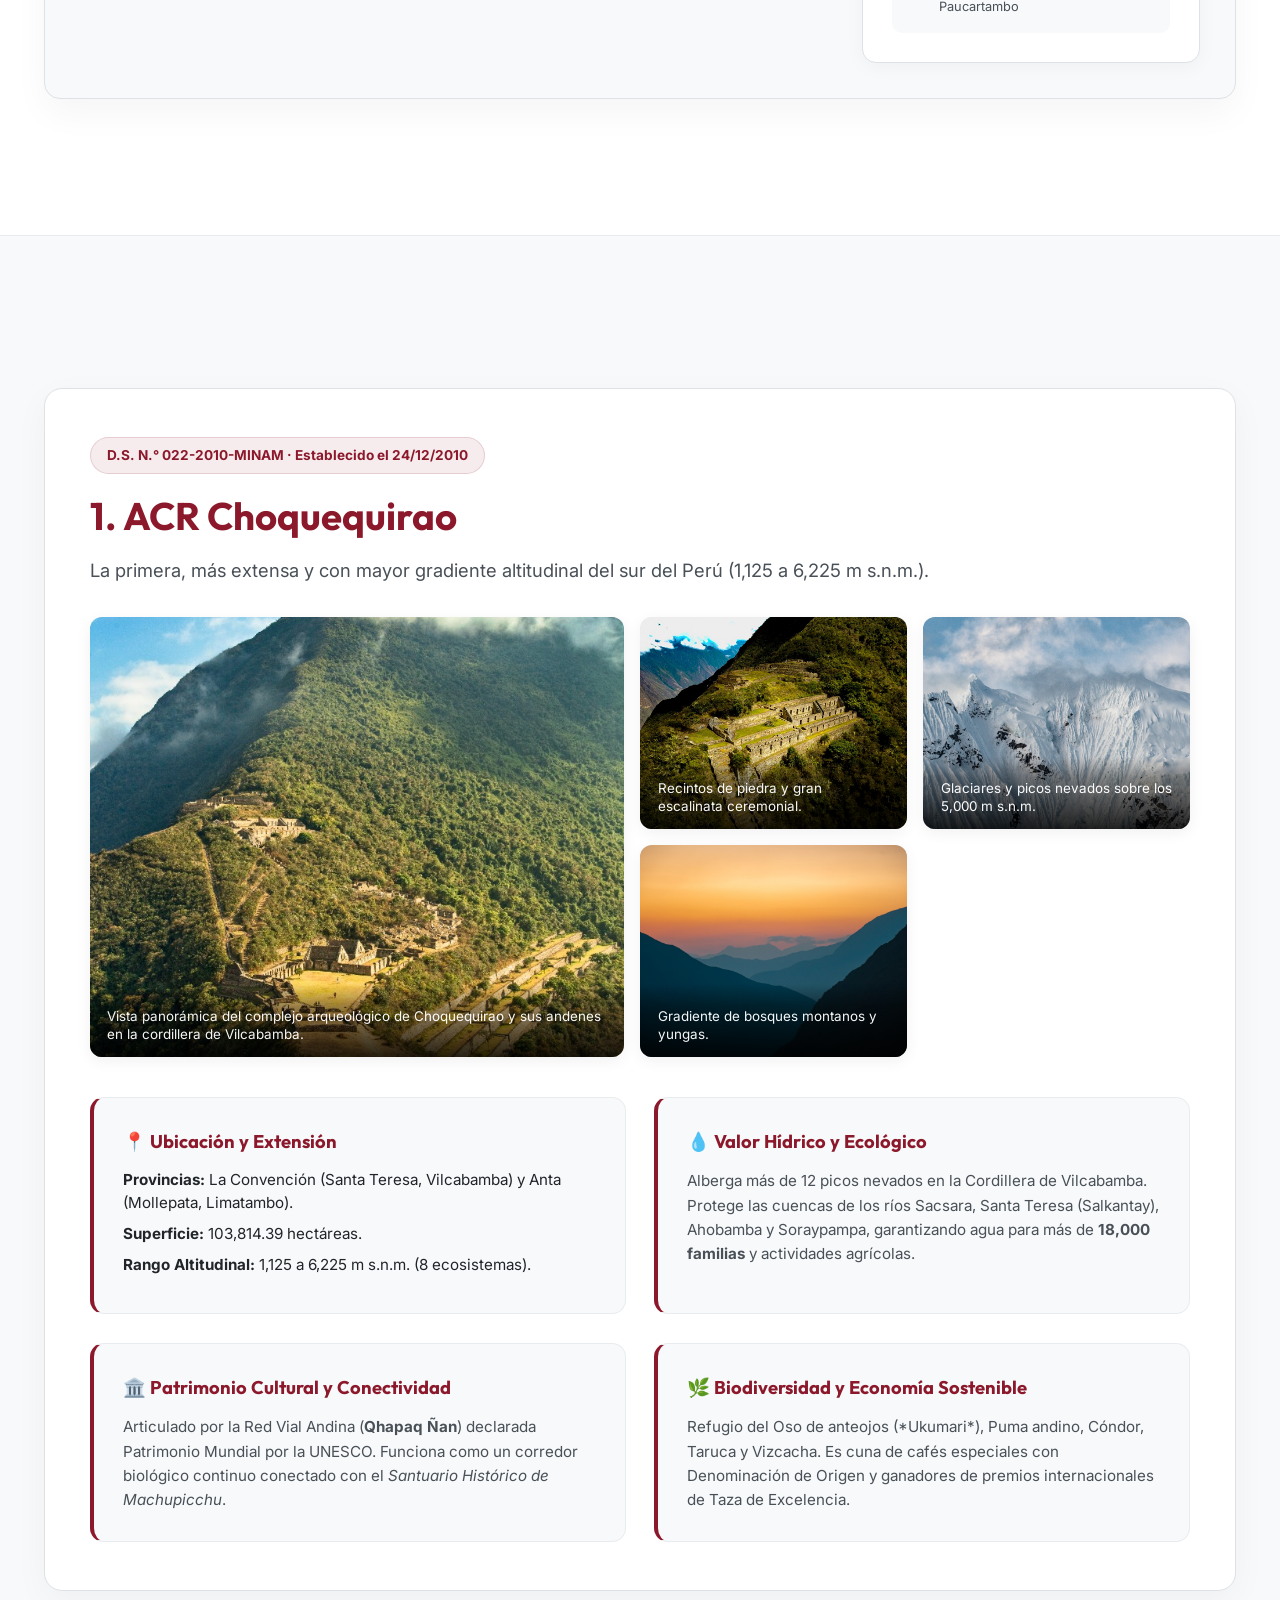
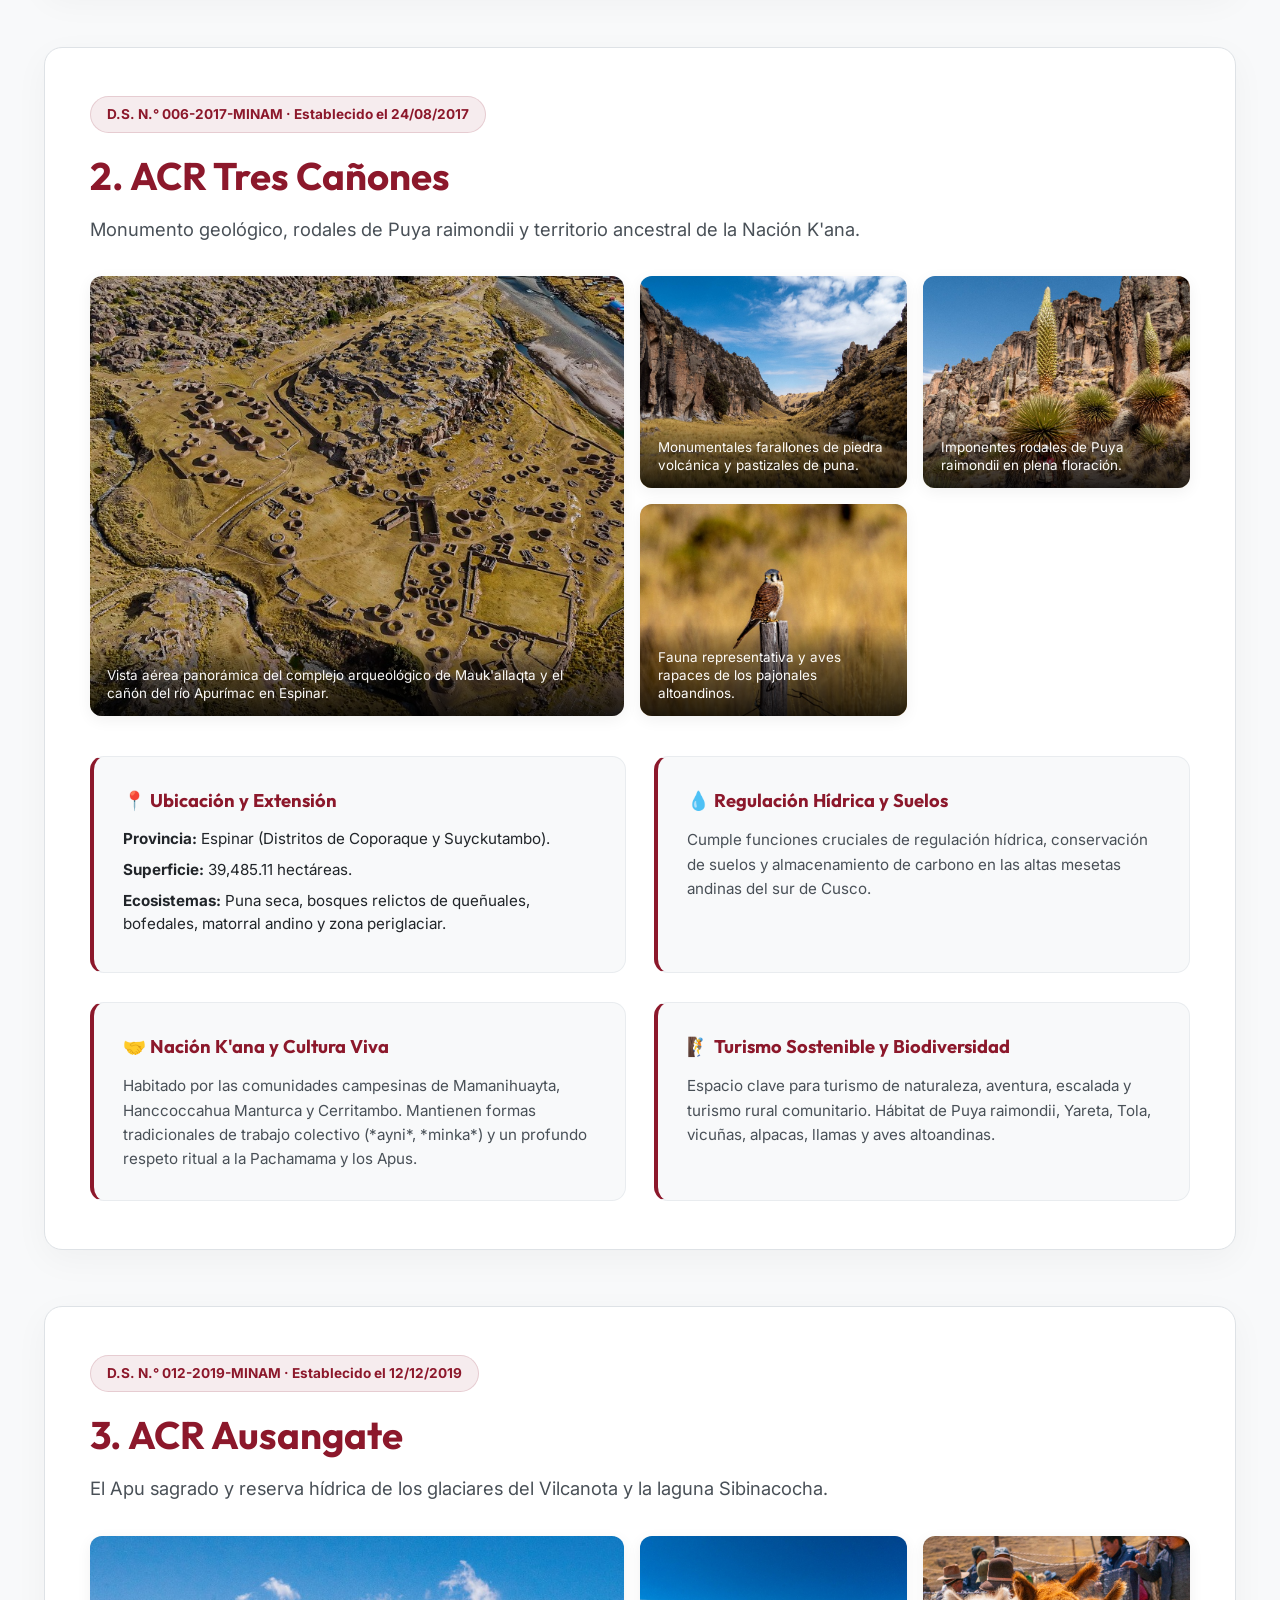
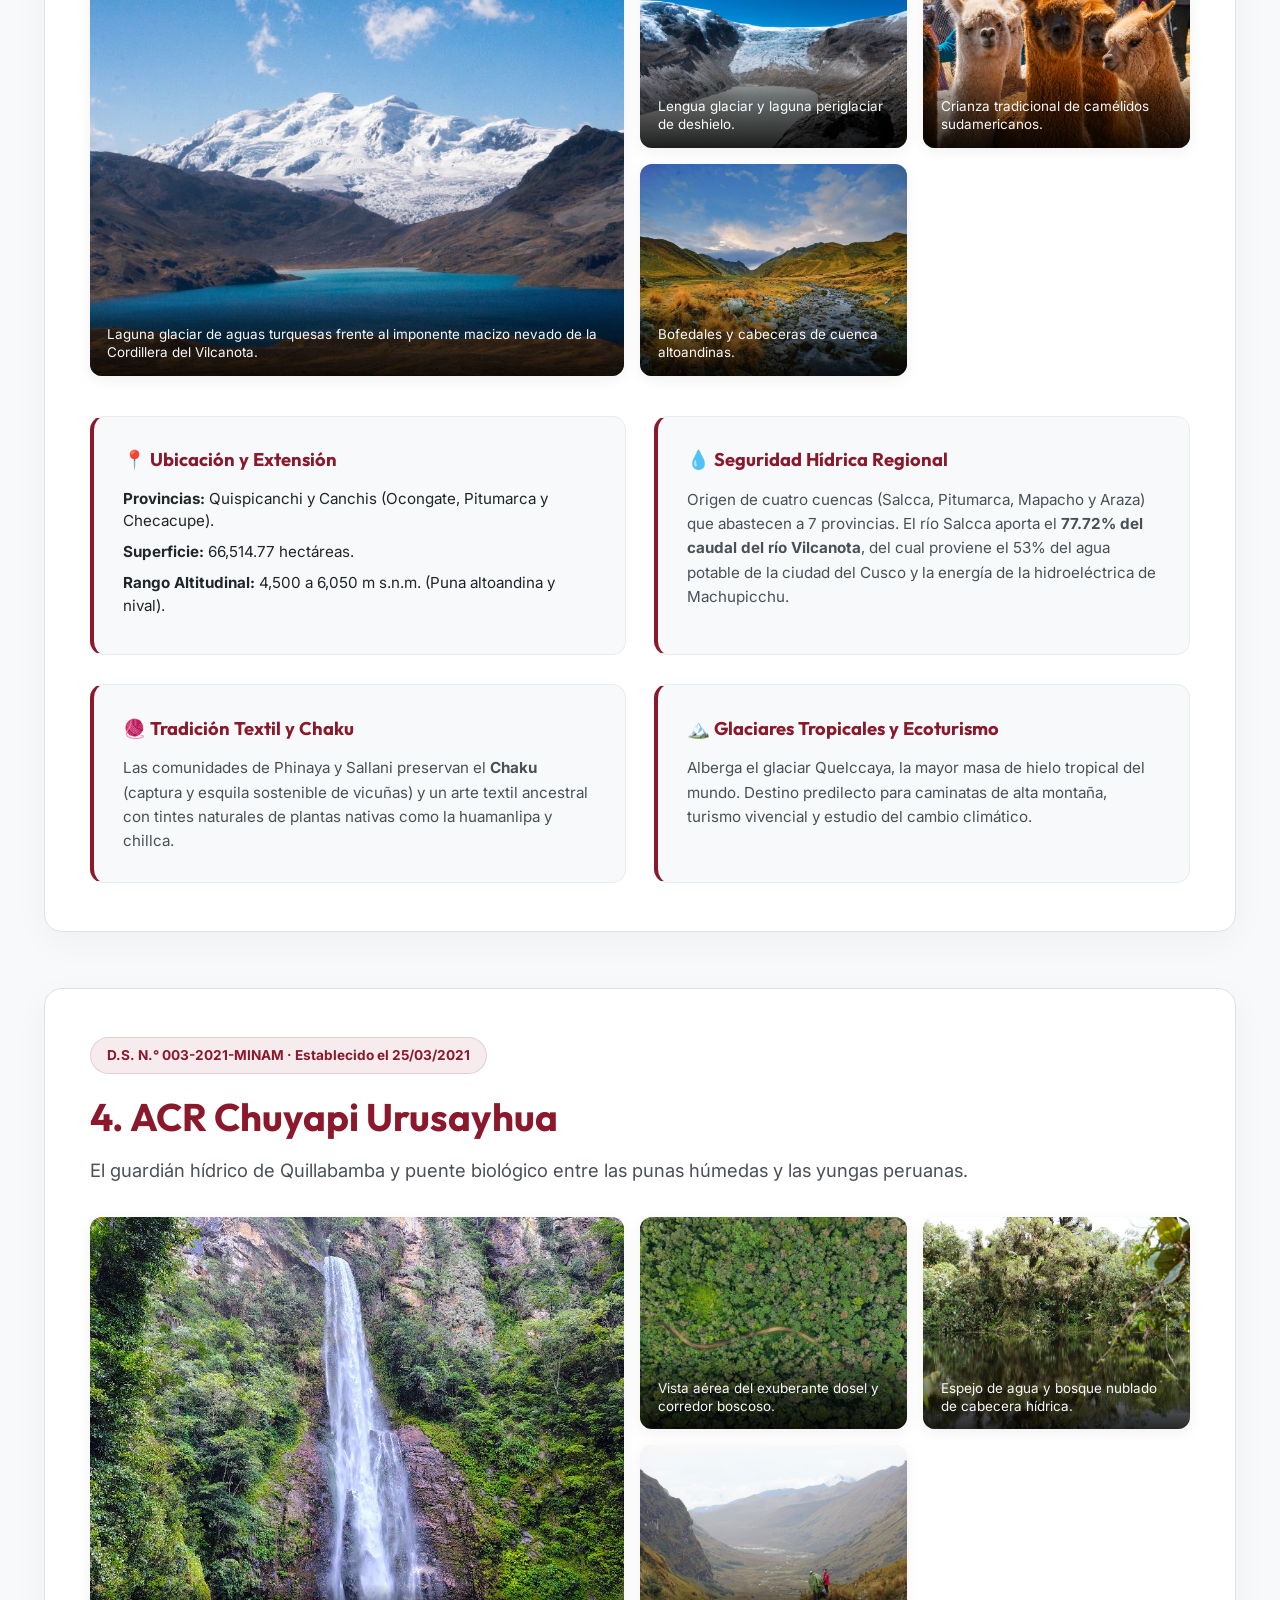
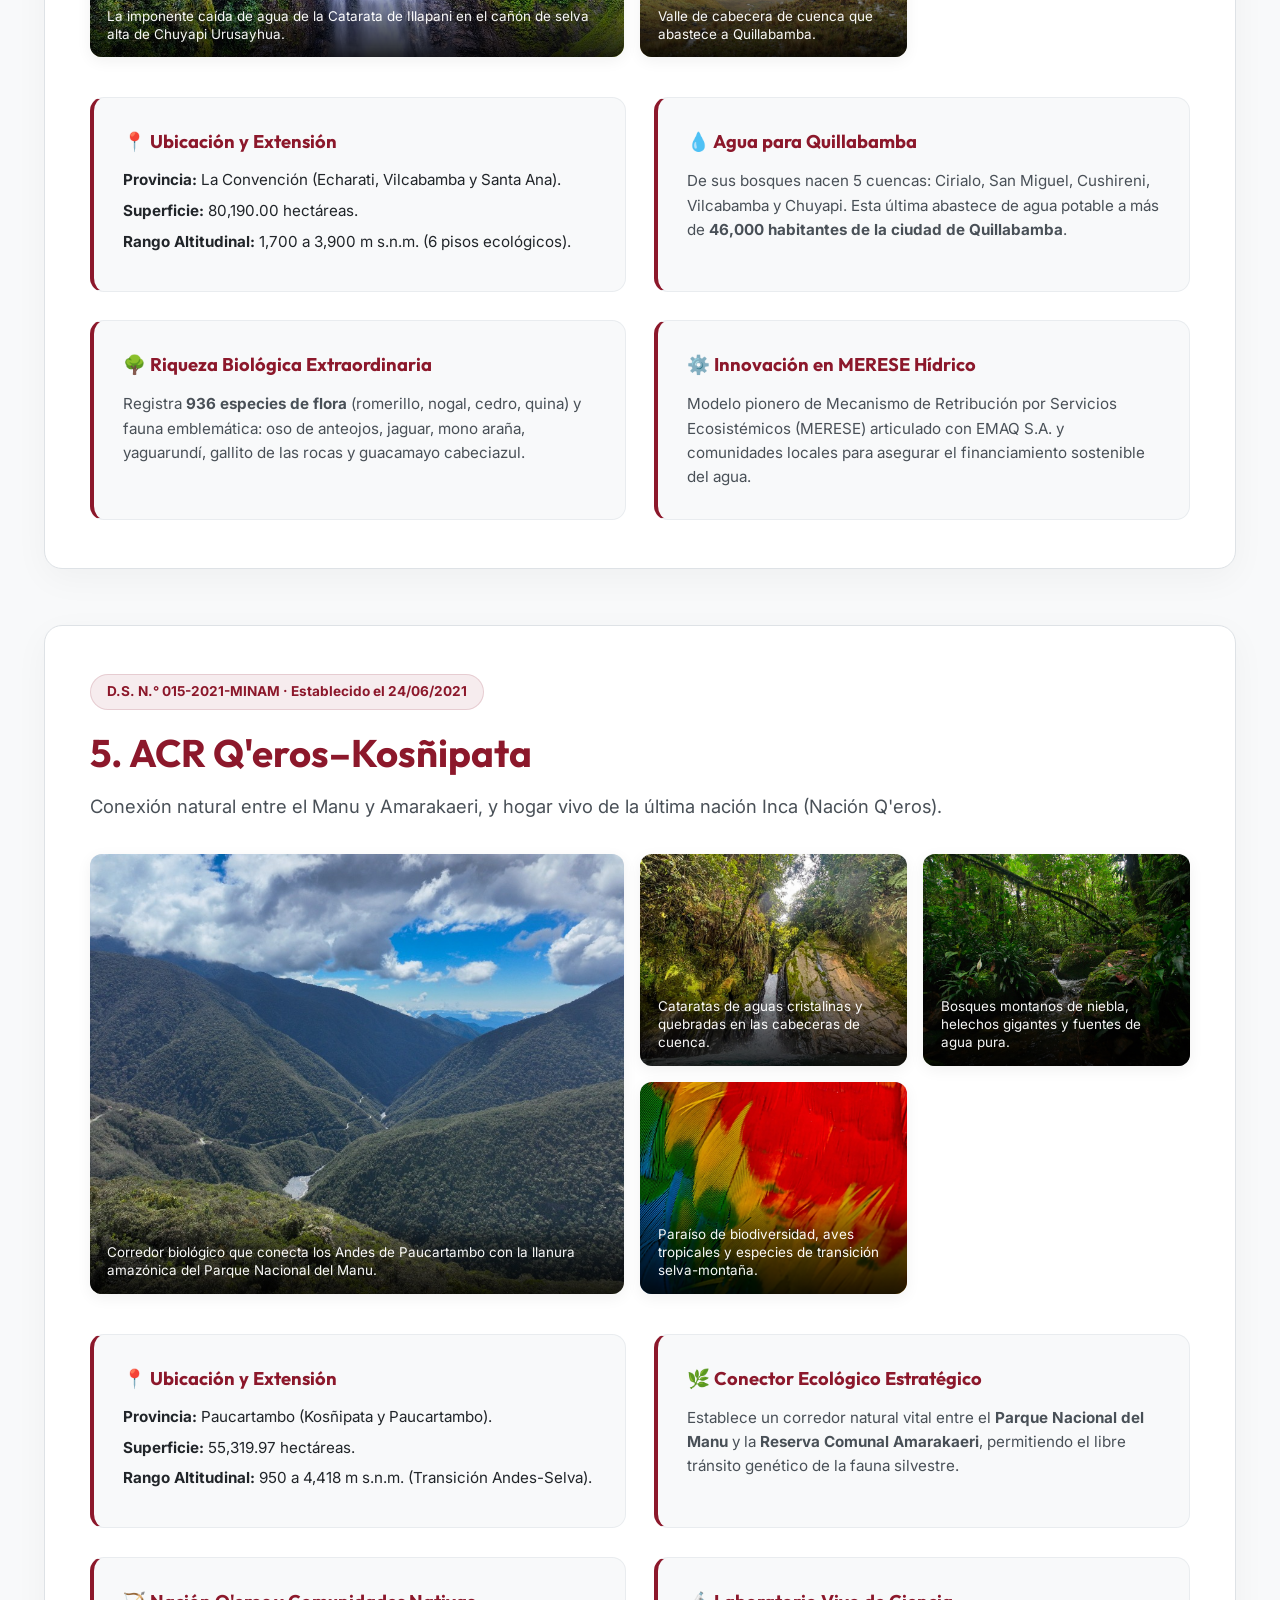
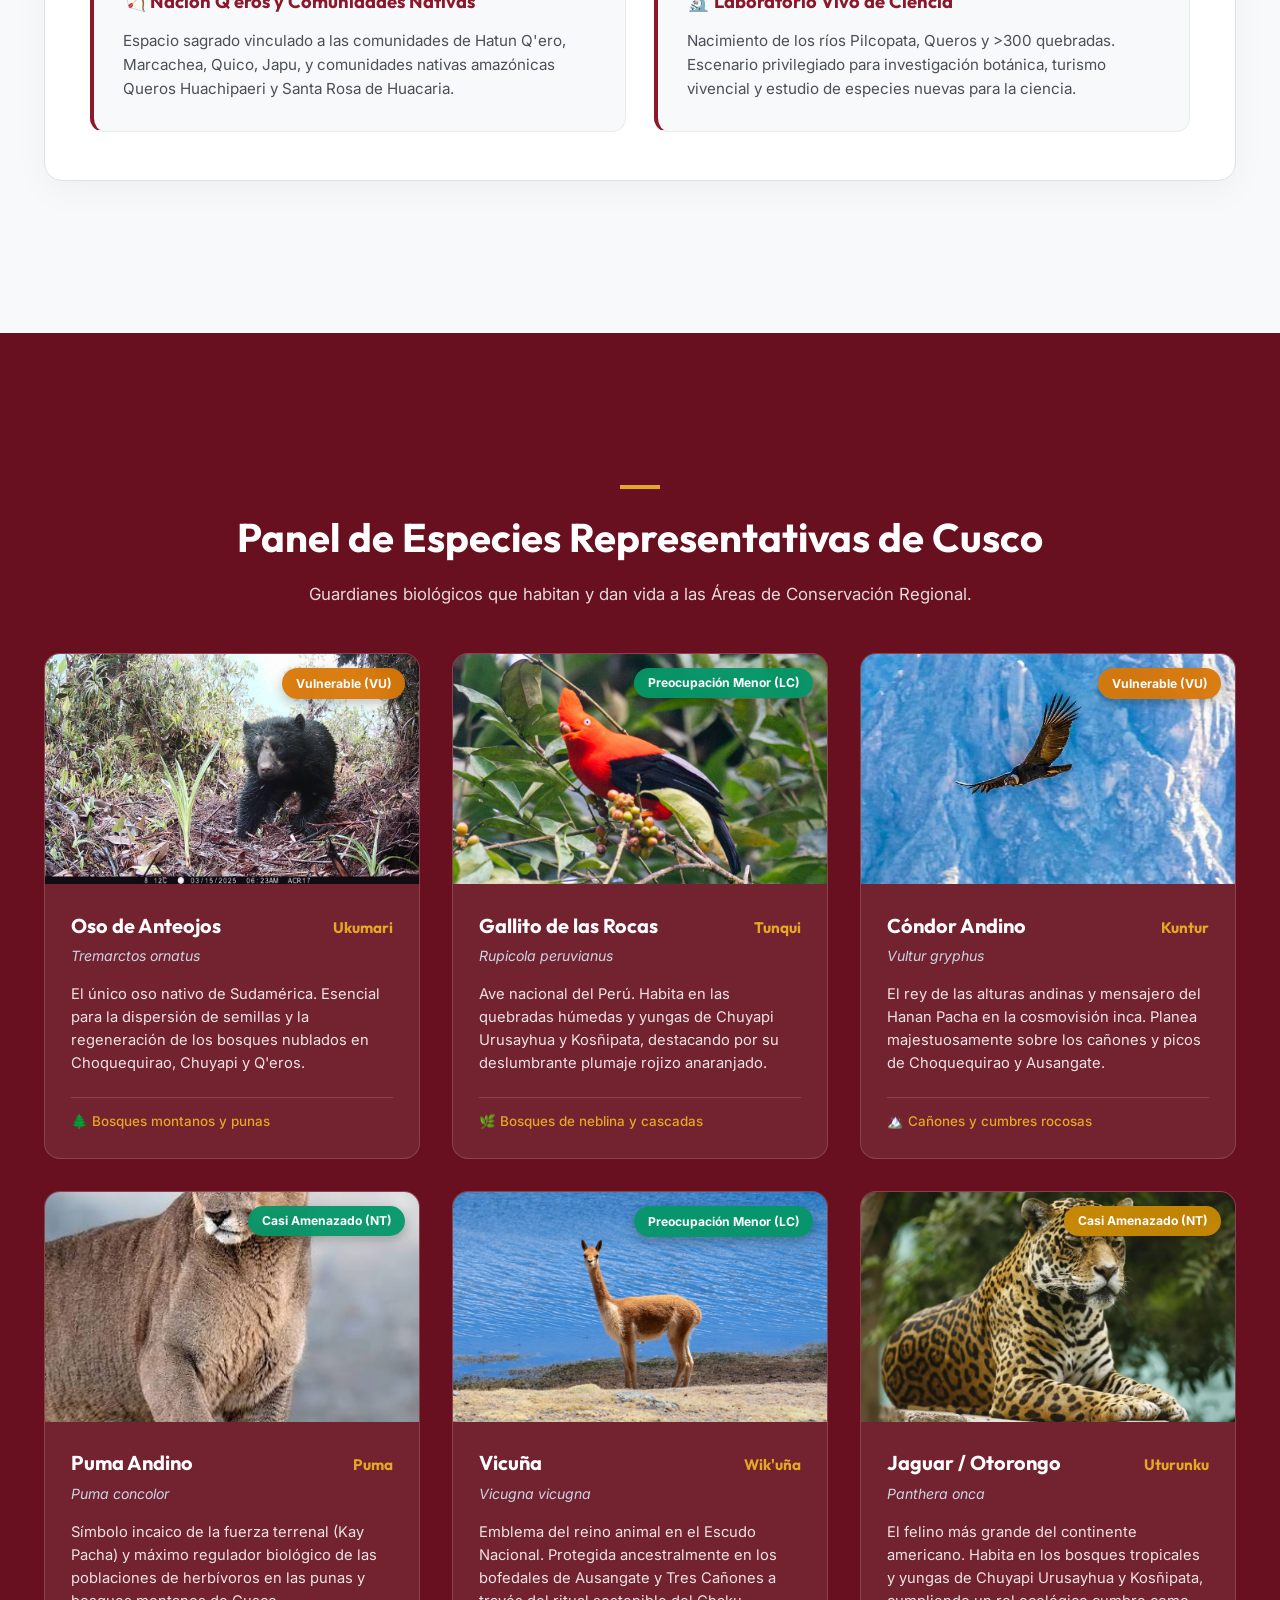
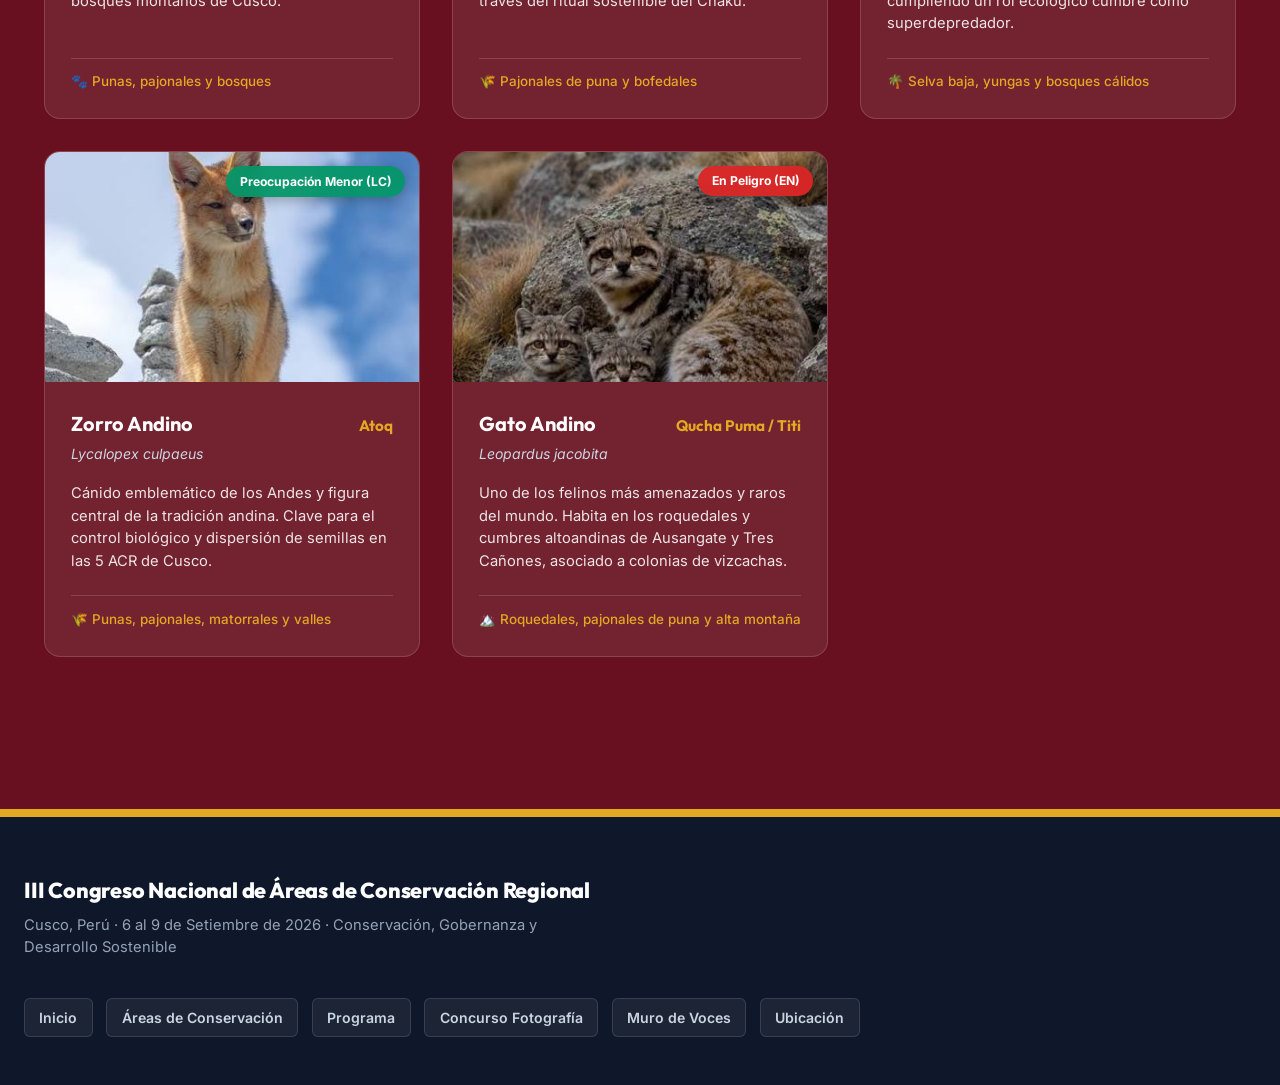
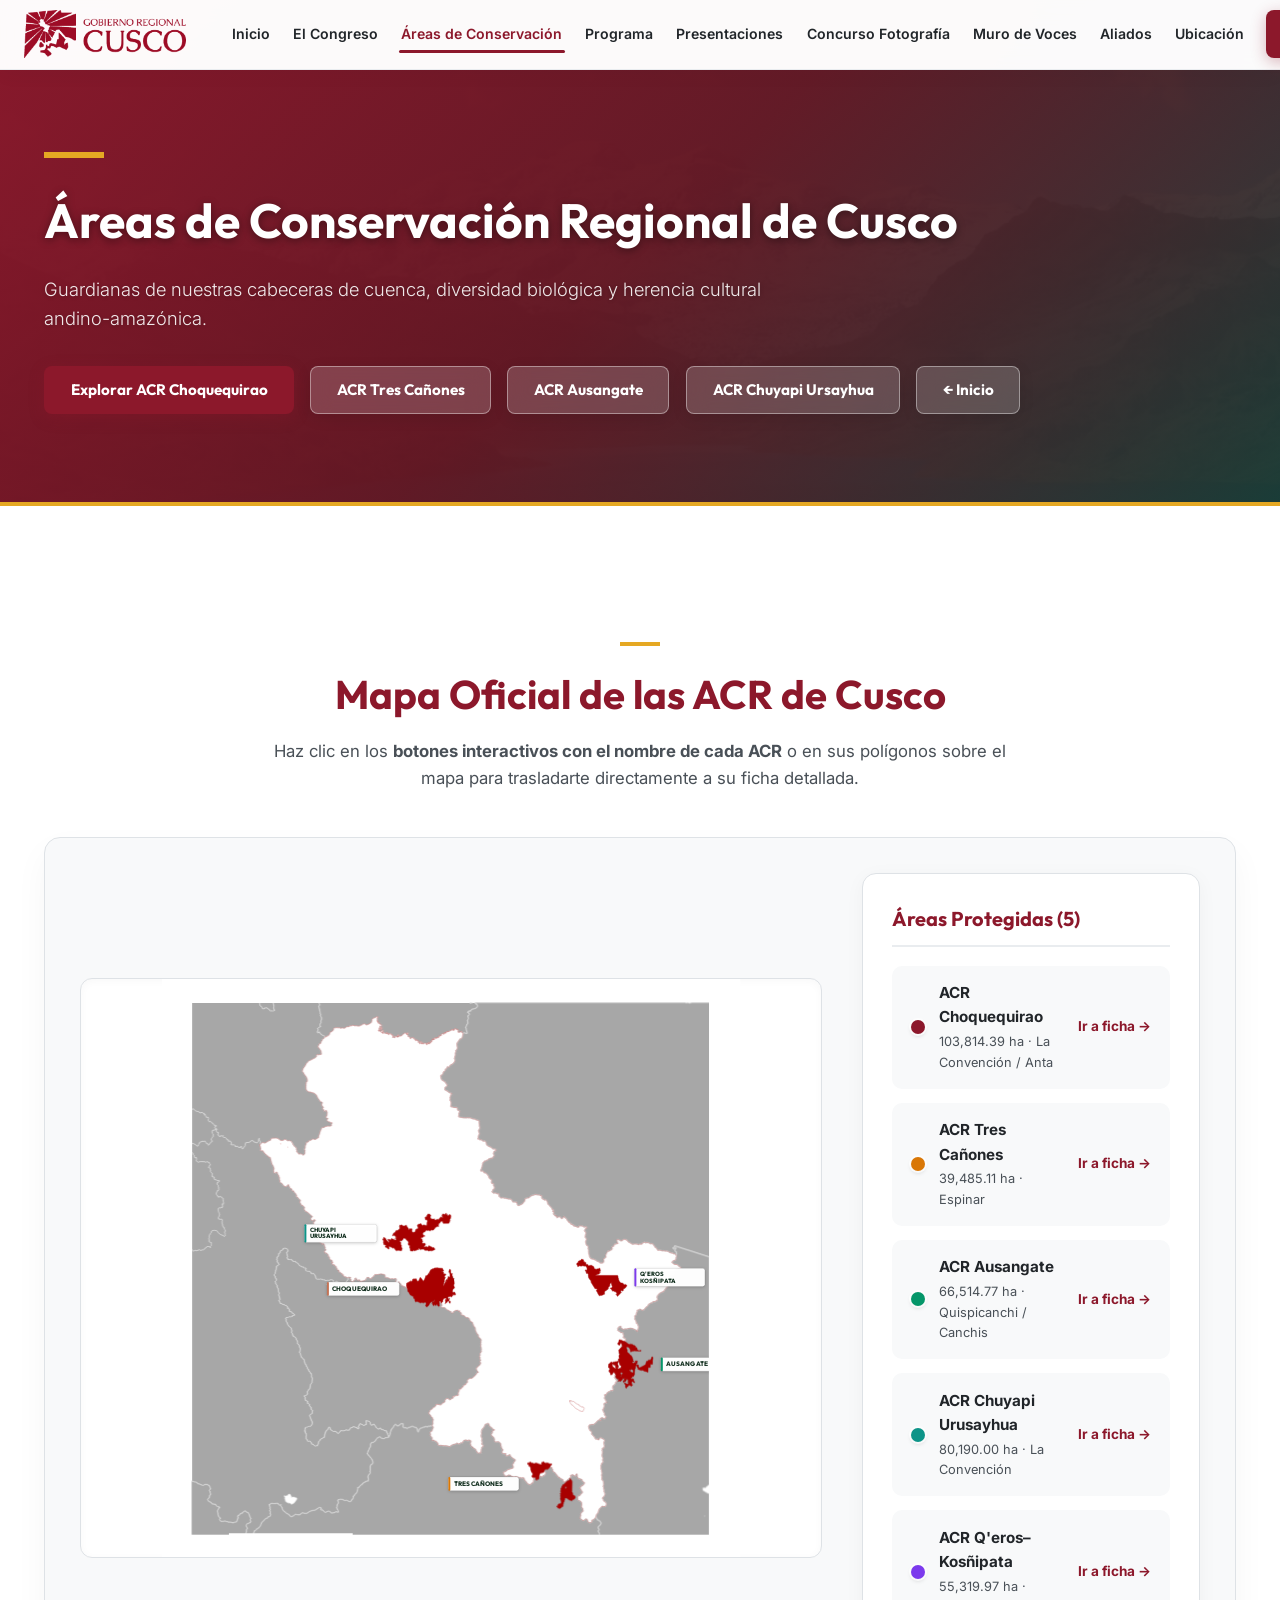
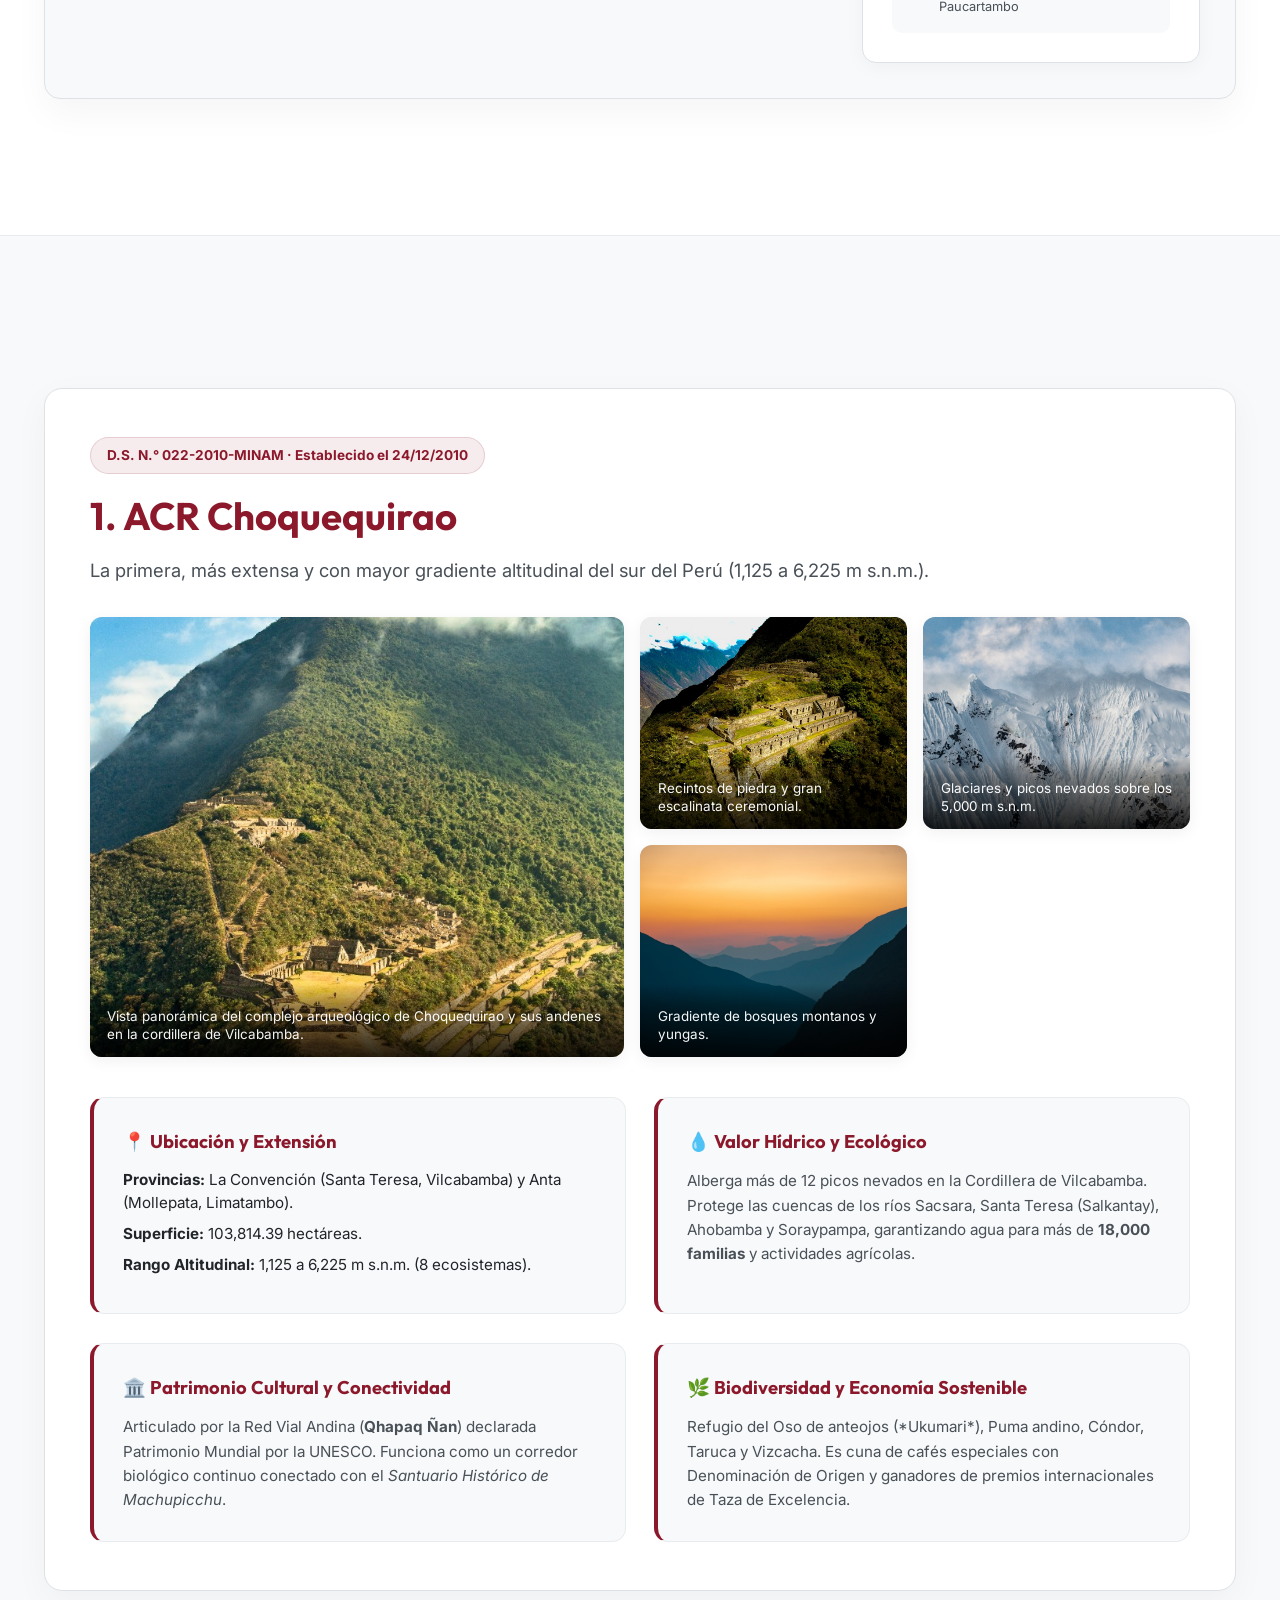
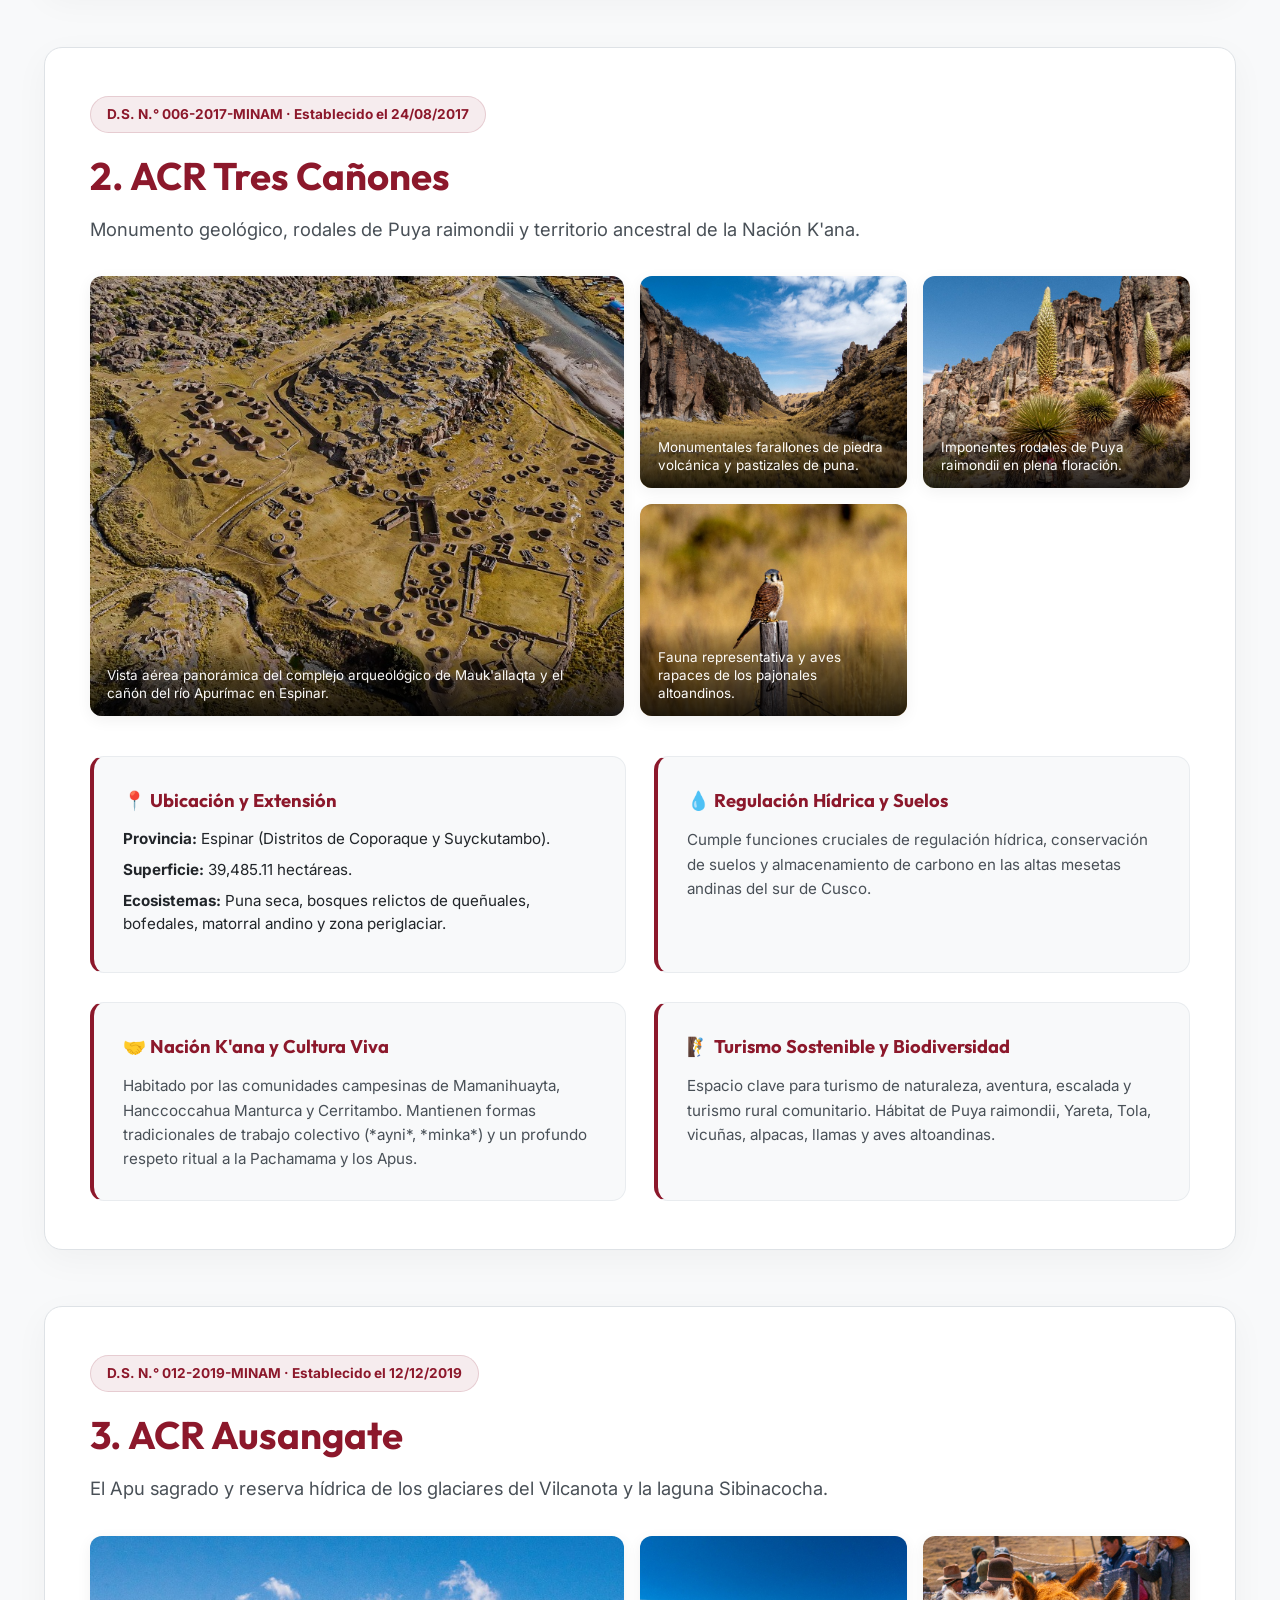
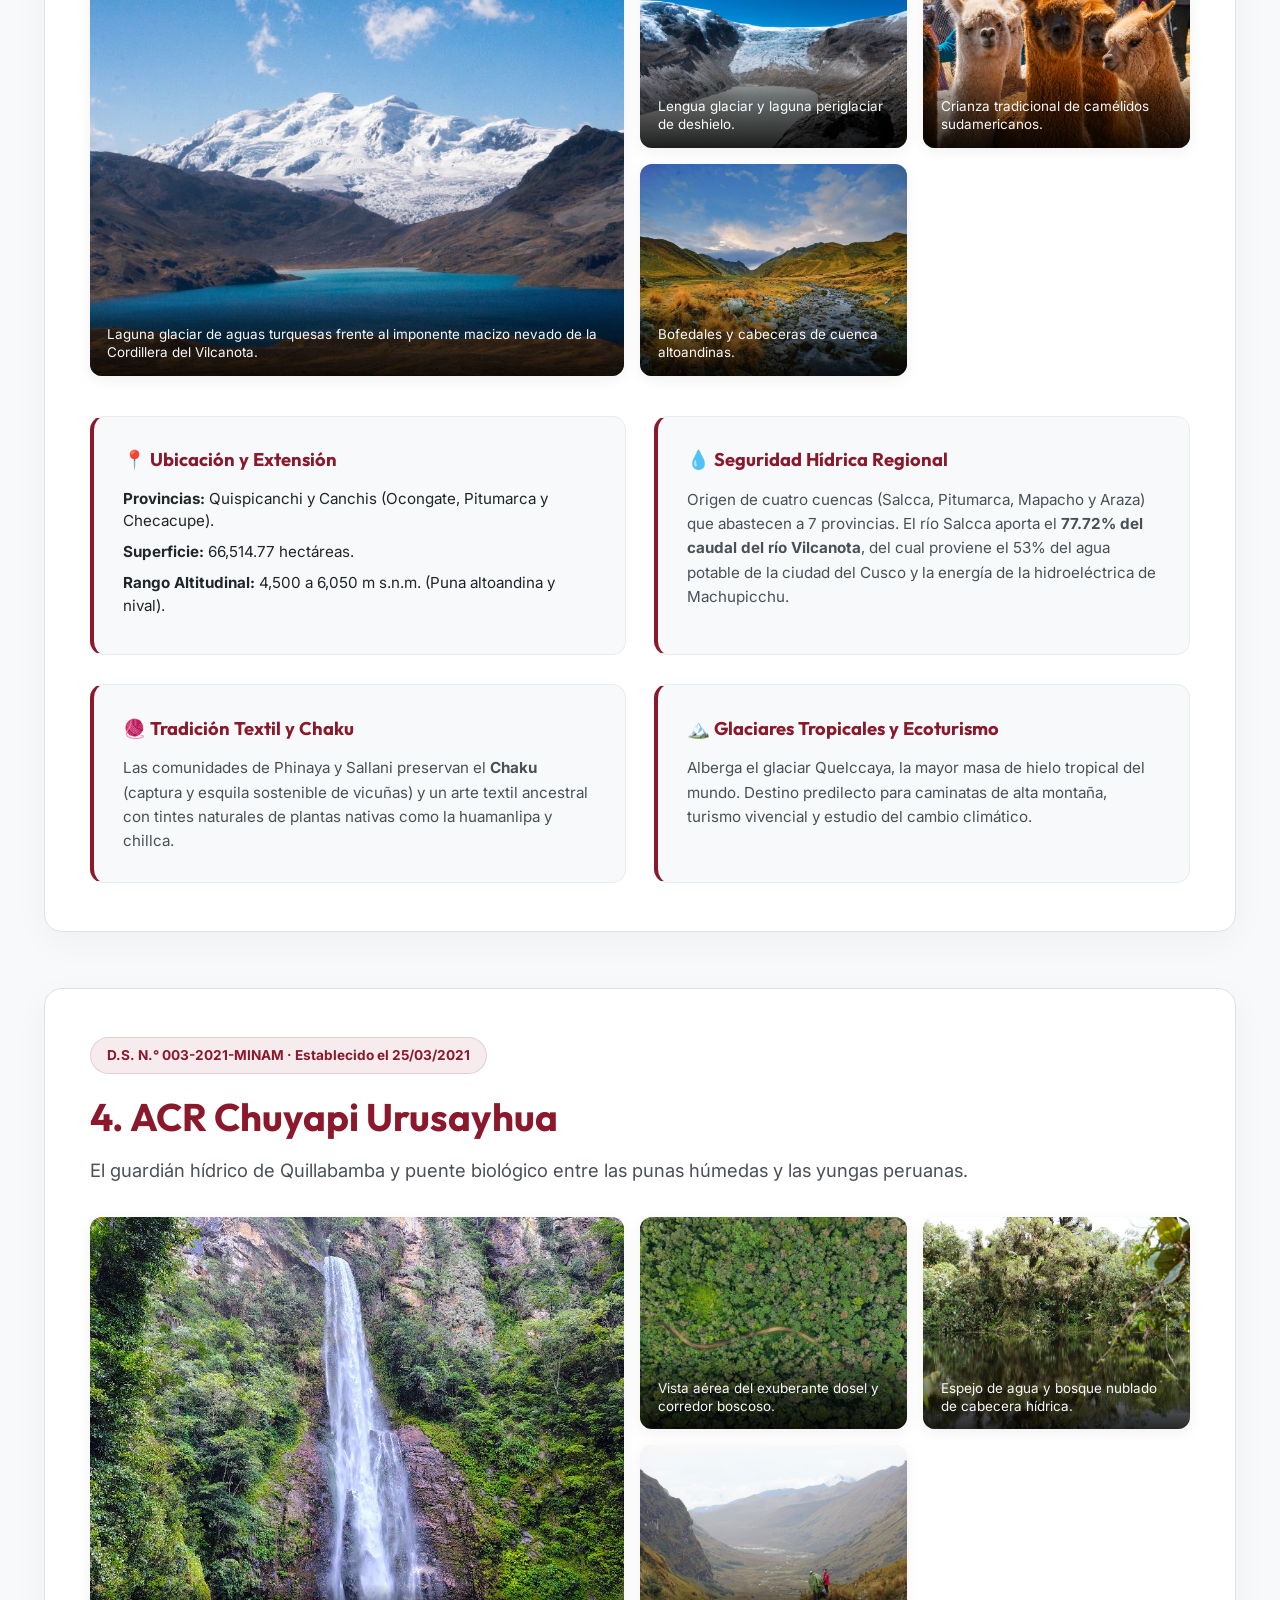
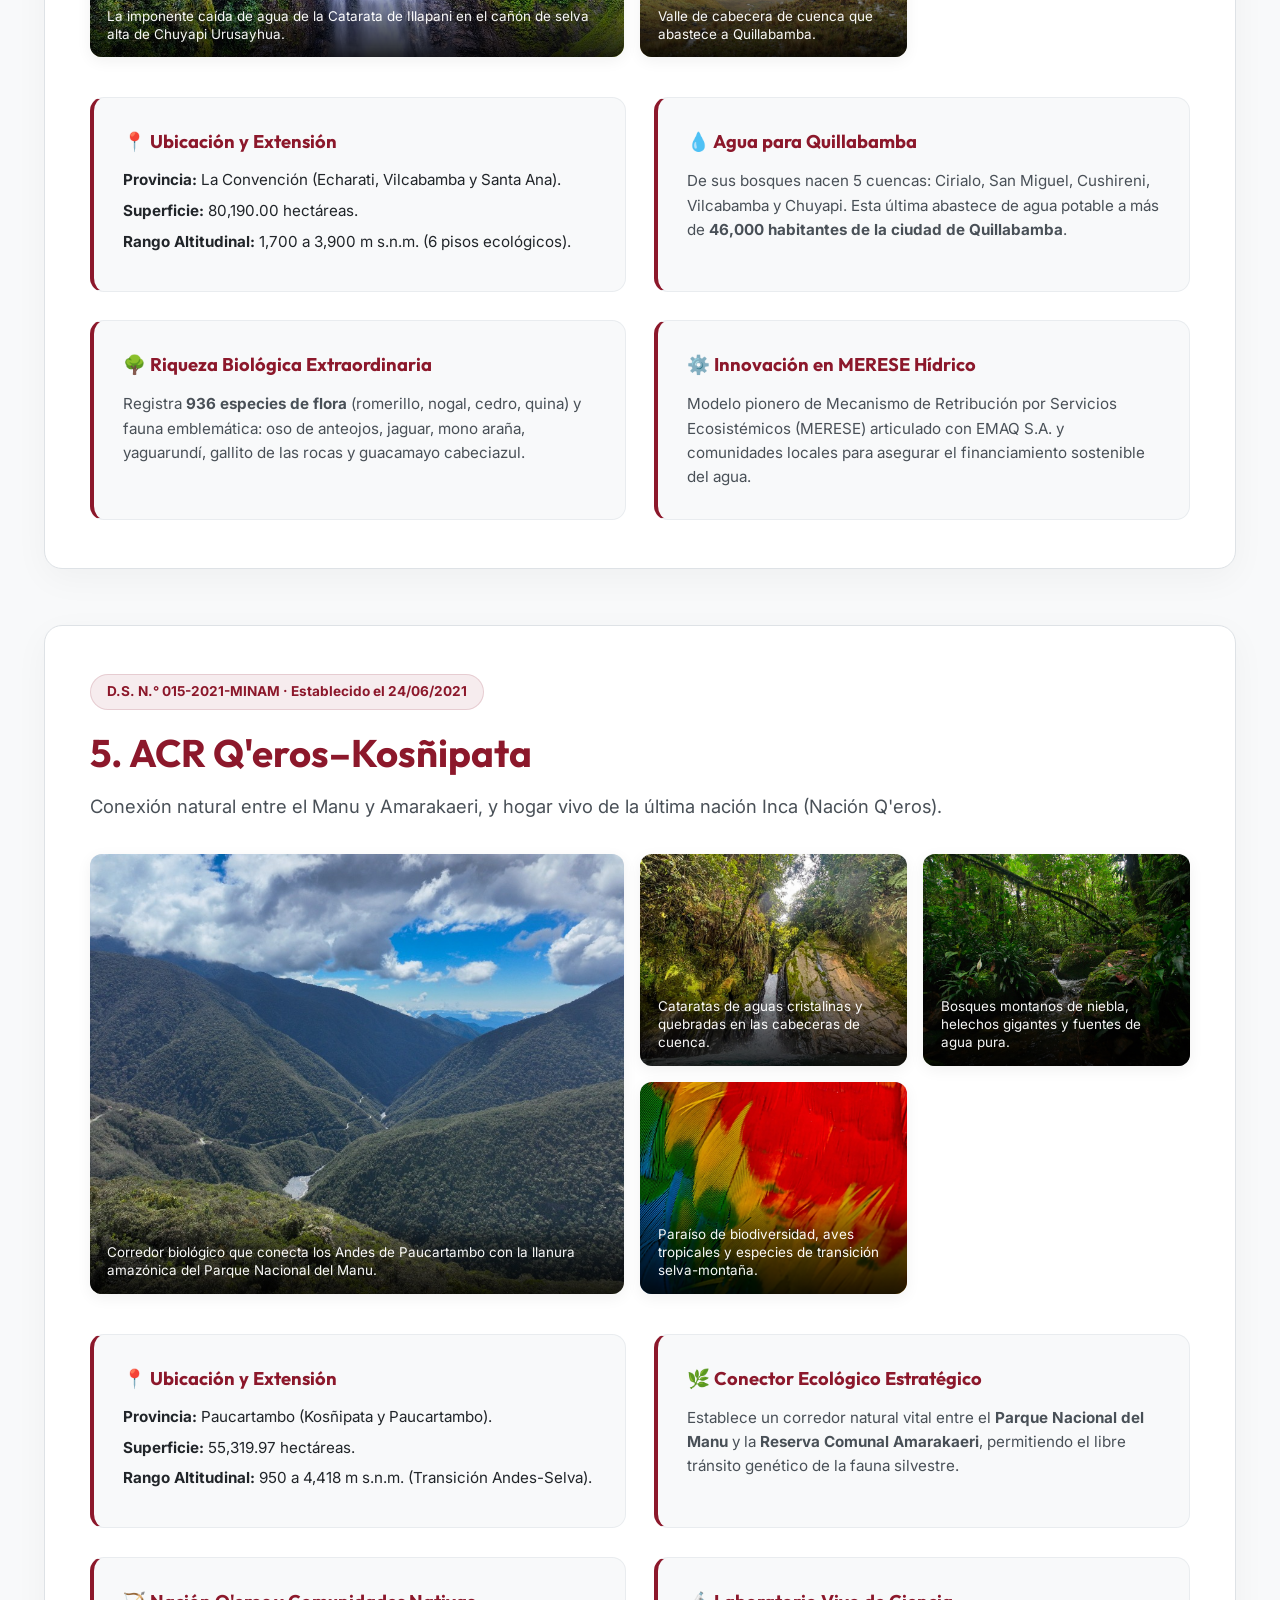
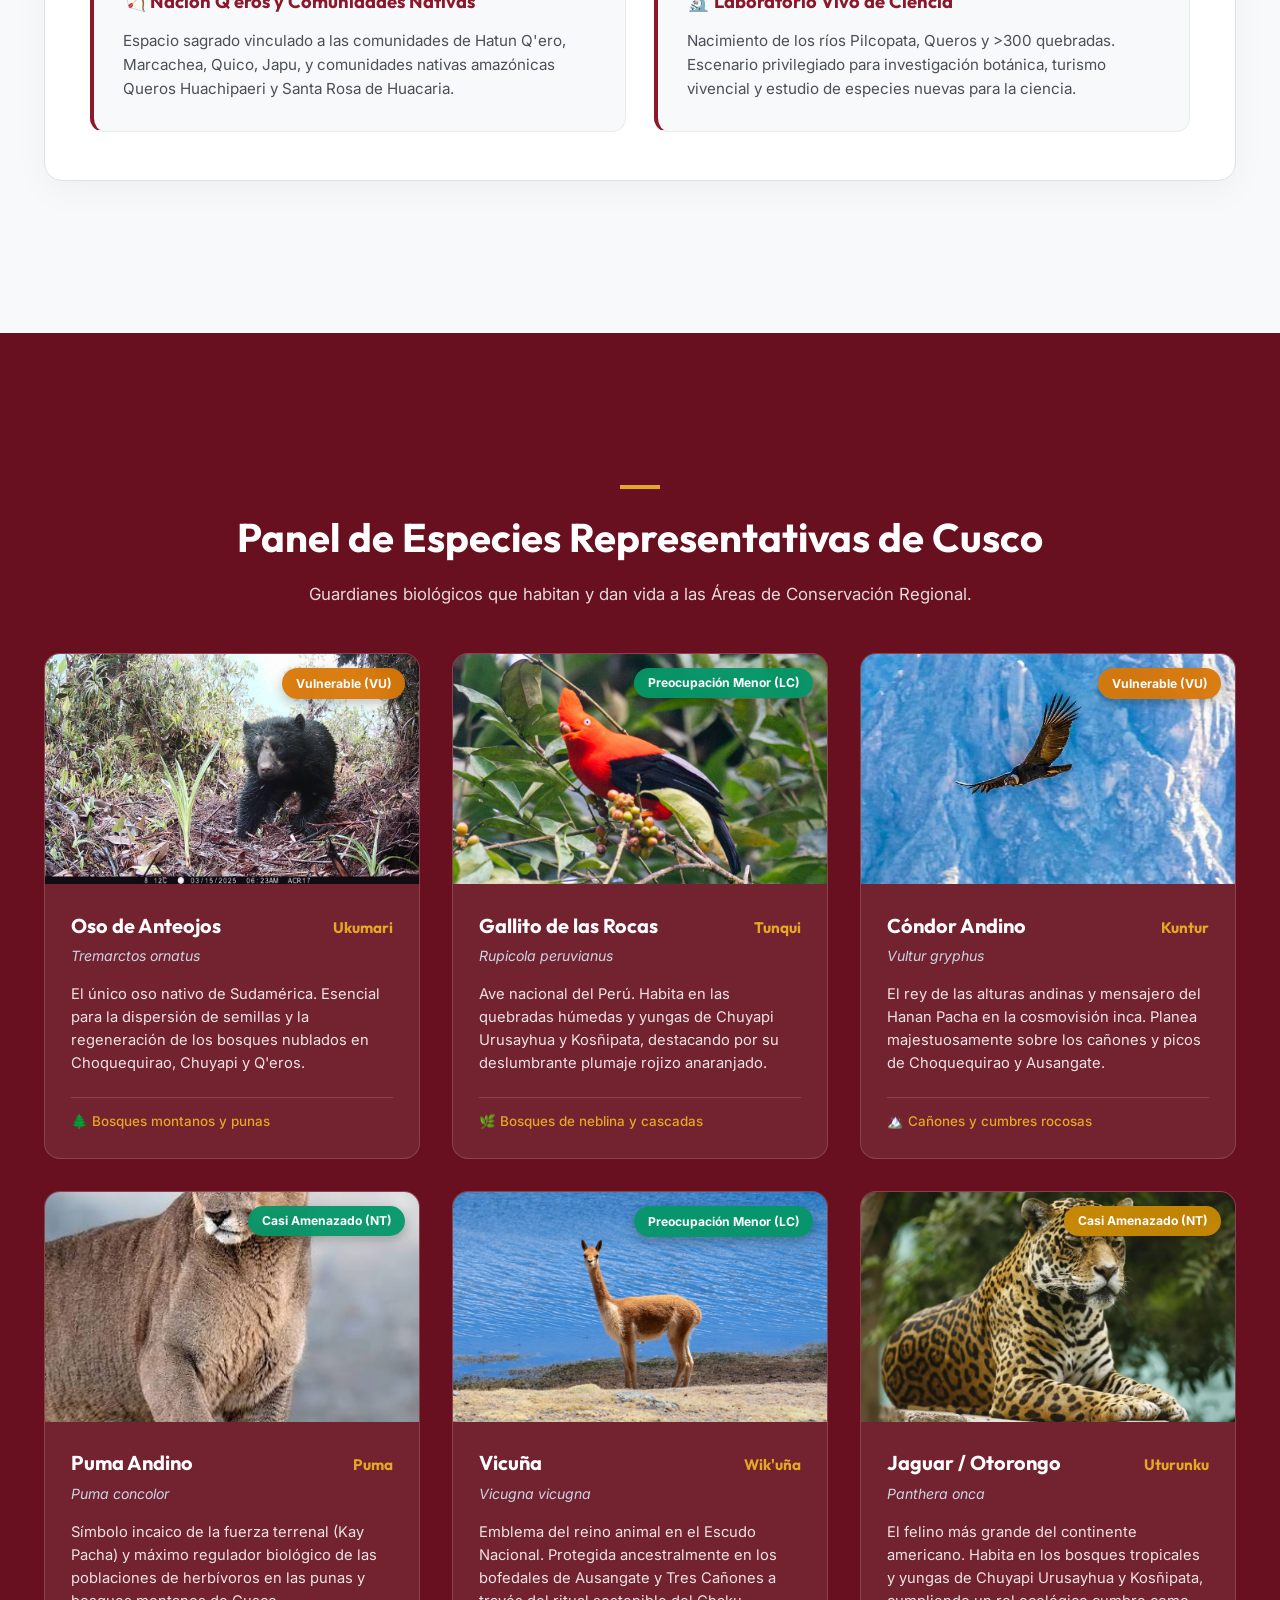
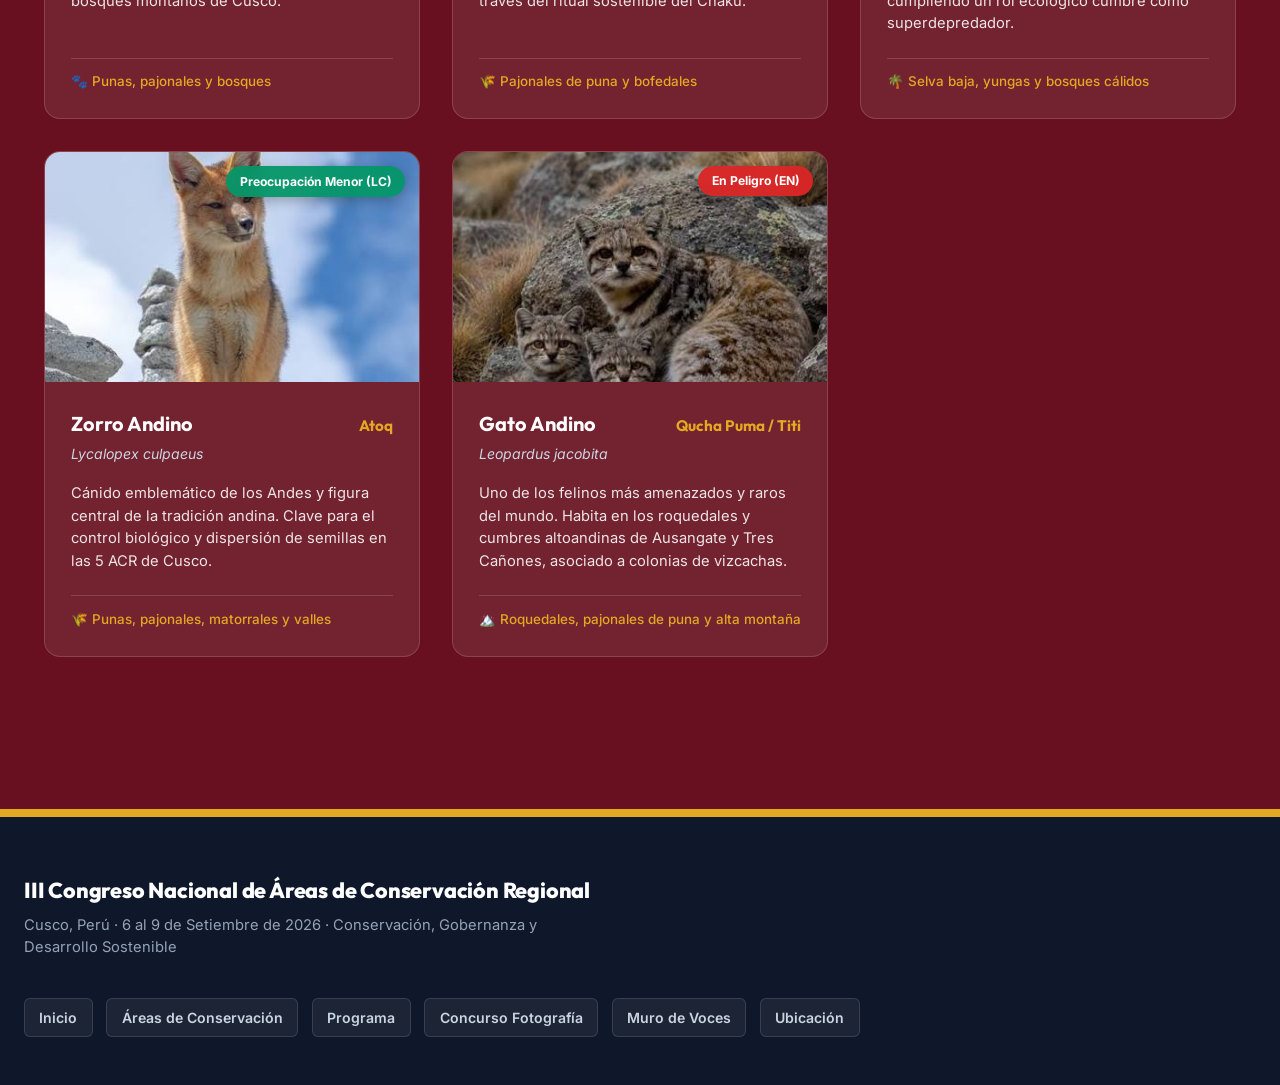
